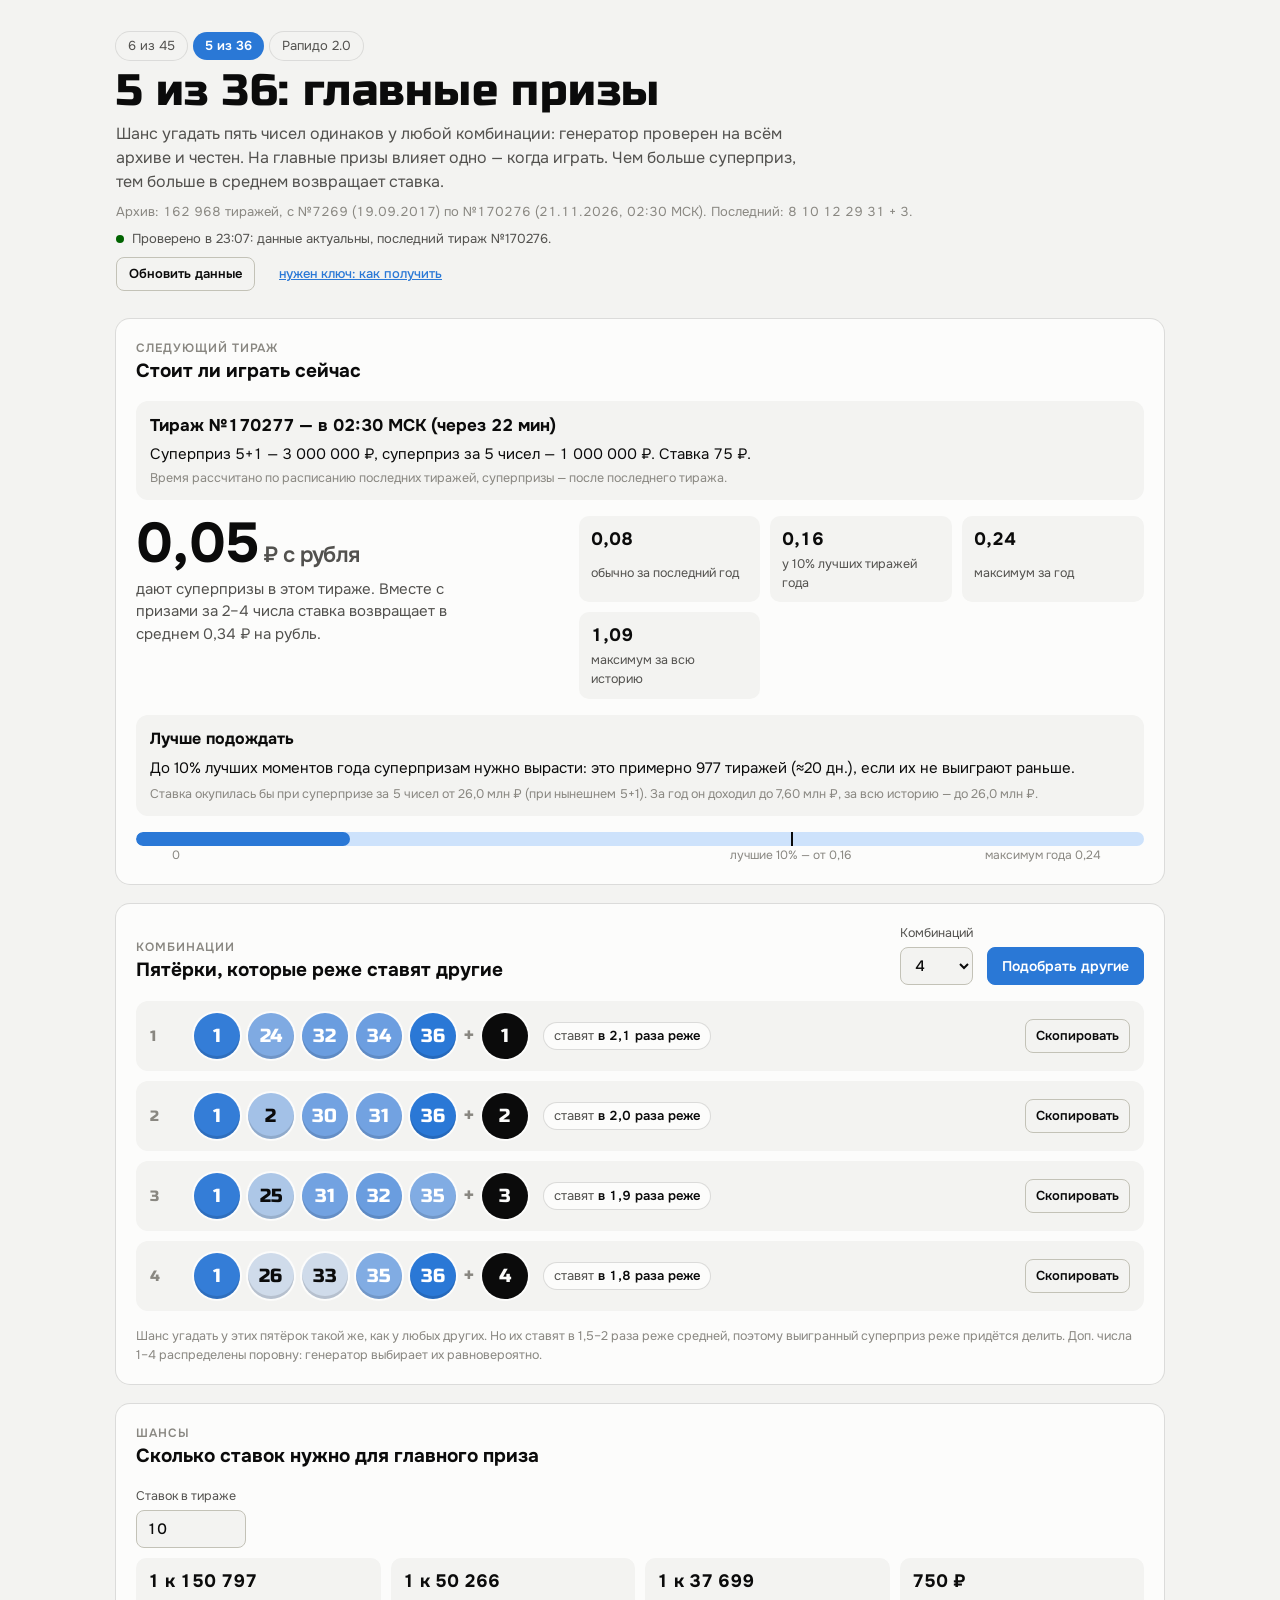
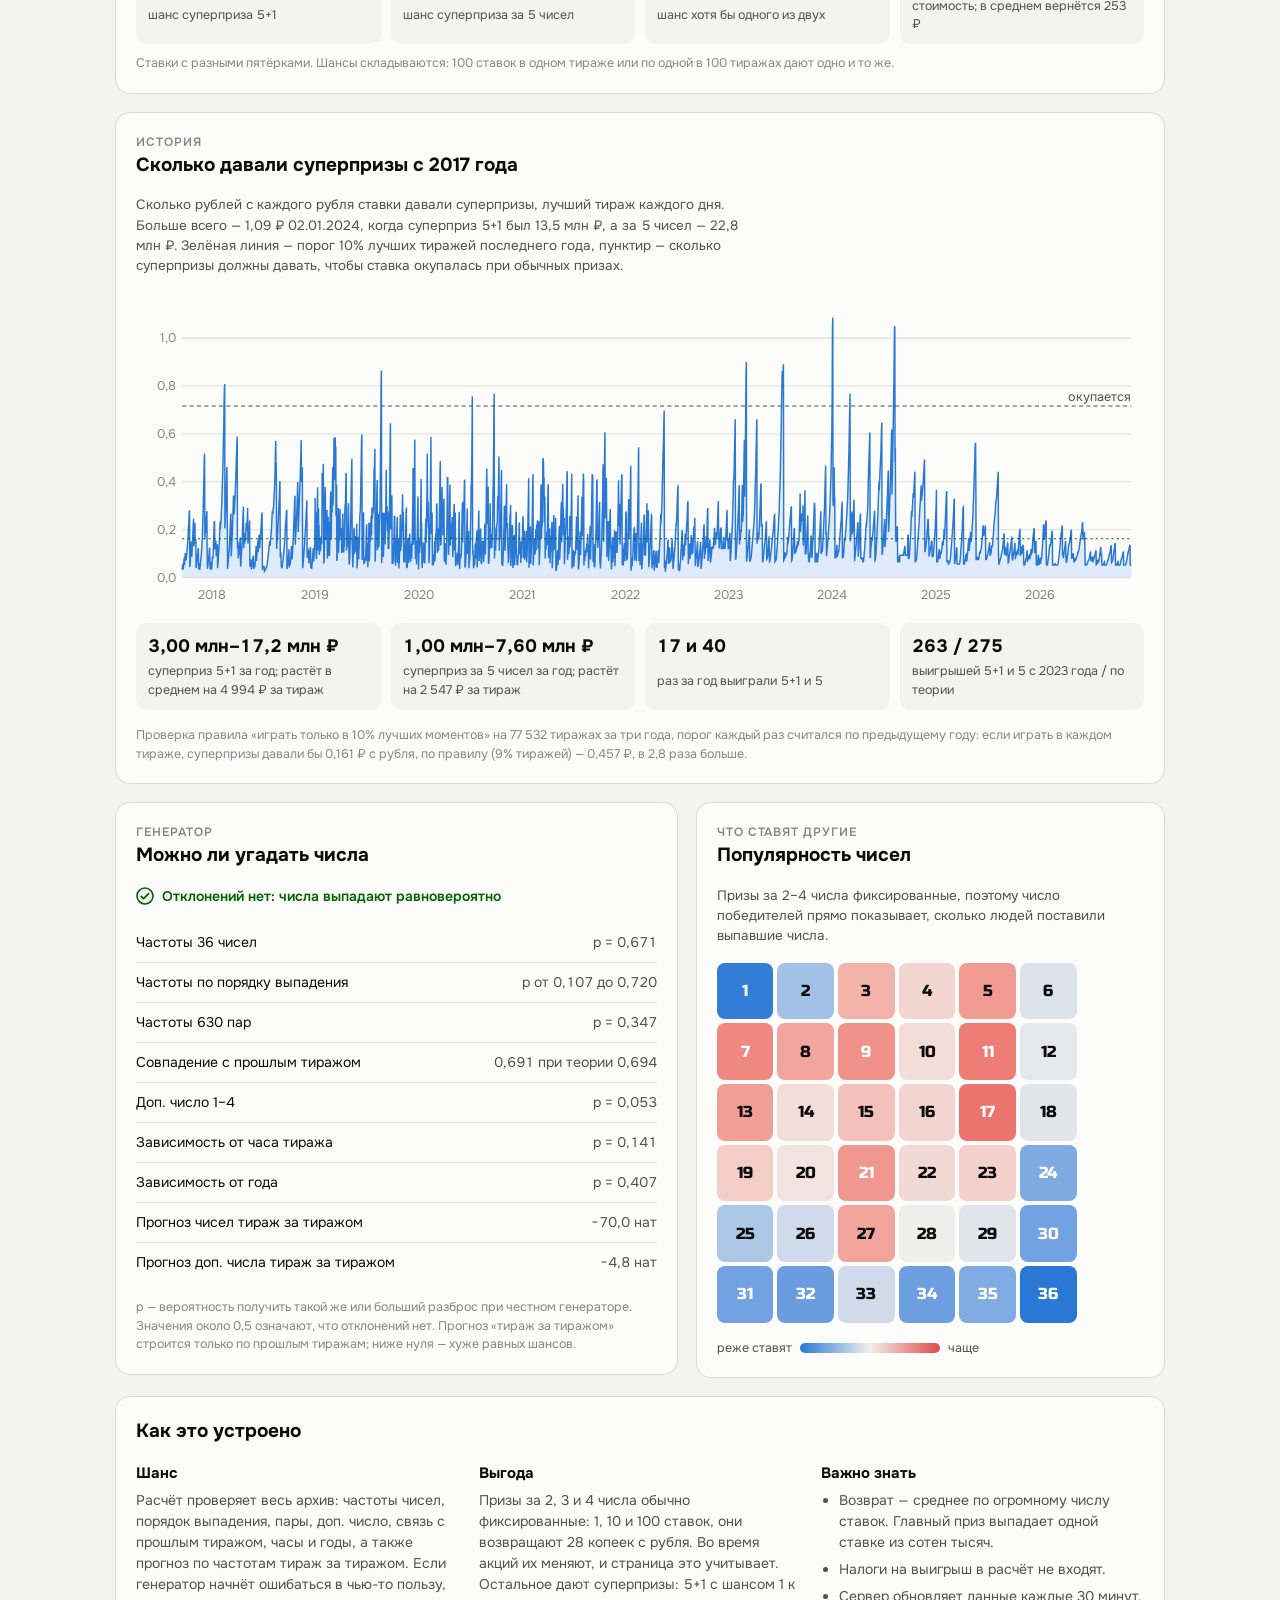
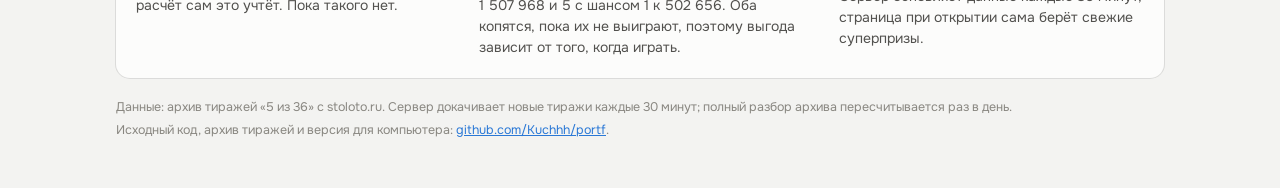
==== 5x36/index.html @ 50247e5a "Тиражи: 6 из 45 по №19491, 5 из 36 по №170276, Рапидо 2.0 по №189238" ====
<!doctype html>
<html lang="ru">
<head>
<meta charset="utf-8">
<meta name="viewport" content="width=device-width, initial-scale=1, viewport-fit=cover">
<title>5 из 36: главные призы</title>
<meta name="description" content="«5 из 36»: когда ставка на суперприз выгоднее всего, проверка генератора на всём архиве тиражей и комбинации, с которыми суперприз реже делят. Обновляется автоматически.">
<meta property="og:type" content="website">
<meta property="og:site_name" content="5 из 36: главные призы">
<meta property="og:title" content="5 из 36: главные призы">
<meta property="og:description" content="Когда ставка на суперприз «5 из 36» выгоднее всего, проверка генератора на всём архиве и комбинации, с которыми суперприз реже делят.">
<meta property="og:url" content="https://kuchhh.github.io/portf/5x36/">
<meta property="og:locale" content="ru_RU">
<link rel="icon" href="data:image/svg+xml,%3Csvg xmlns='http://www.w3.org/2000/svg' viewBox='0 0 32 32'%3E%3Ccircle cx='16' cy='16' r='15' fill='%23d6532a'/%3E%3Ctext x='16' y='21.5' font-family='Arial Black,Arial' font-size='14' font-weight='900' text-anchor='middle' fill='white'%3E36%3C/text%3E%3C/svg%3E">
<link rel="preconnect" href="https://fonts.googleapis.com">
<link rel="preconnect" href="https://fonts.gstatic.com" crossorigin>
<link rel="stylesheet" href="https://fonts.googleapis.com/css2?family=Onest:wght@400;500;600;700&family=Russo+One&display=swap">
<style>
  /* Layout: a betting slip on top (the combinations), then "when to play" with the next draw, the strategy for each
     payout mode, then the evidence — the crowd's number grid, the randomness checks and the walk-forward test. */
  :root {
    --plane: #f3f3f1;
    --surface: #fcfcfb;
    --ink: #0b0b0b;
    --ink-2: #52514e;
    --muted: #898781;
    --hair: #e1e0d9;
    --axis: #c3c2b7;
    --accent: #2a78d6;
    --accent-soft: #cde2fb;
    --accent-ink: #ffffff;
    --good-ink: #006300;
    --div-neg: #2a78d6;   /* rarely played */
    --div-mid: #f0efec;
    --div-pos: #e34948;   /* often played */
    --ring: rgba(11, 11, 11, 0.10);
    --f-display: "Russo One", "Arial Black", system-ui, sans-serif;
    --f-ui: "Onest", system-ui, -apple-system, "Segoe UI", sans-serif;
    color-scheme: light;
  }
  @media (prefers-color-scheme: dark) {
    :root:not([data-theme="light"]) {
      --plane: #0d0d0d; --surface: #1a1a19; --ink: #f0efec; --ink-2: #c3c2b7; --muted: #898781;
      --hair: #2c2c2a; --axis: #383835; --accent: #3987e5; --accent-soft: #184f95; --accent-ink: #ffffff; --good-ink: #0ca30c;
      --div-neg: #3987e5; --div-mid: #383835; --div-pos: #e66767; --ring: rgba(255, 255, 255, 0.10);
      color-scheme: dark;
    }
  }
  :root[data-theme="dark"] {
    --plane: #0d0d0d; --surface: #1a1a19; --ink: #f0efec; --ink-2: #c3c2b7; --muted: #898781;
    --hair: #2c2c2a; --axis: #383835; --accent: #3987e5; --accent-soft: #184f95; --accent-ink: #ffffff; --good-ink: #0ca30c;
    --div-neg: #3987e5; --div-mid: #383835; --div-pos: #e66767; --ring: rgba(255, 255, 255, 0.10);
    color-scheme: dark;
  }

  * { box-sizing: border-box; }
  [hidden] { display: none !important; }
  html { -webkit-text-size-adjust: 100%; }
  body { margin: 0; background: var(--plane); color: var(--ink); font-family: var(--f-ui); font-size: 15px; line-height: 1.5; }
  .page {
    max-width: 1080px; margin: 0 auto;
    padding-block: max(28px, env(safe-area-inset-top, 0px)) max(48px, env(safe-area-inset-bottom, 0px));
    padding-left: max(16px, env(safe-area-inset-left, 0px));
    padding-right: max(16px, env(safe-area-inset-right, 0px));
    display: grid; gap: 20px;
  }
  h1, h2, h3 { margin: 0; text-wrap: balance; }
  p { margin: 0; }
  .masthead { display: grid; gap: 8px; padding-block: 4px 8px; }
  .masthead h1 { font-family: var(--f-display); font-weight: 400; font-size: clamp(28px, 5vw, 44px); line-height: 1.05; letter-spacing: 0.01em; }
  .masthead .lede { color: var(--ink-2); max-width: 62ch; font-size: 16px; }
  .status { color: var(--muted); font-size: 13px; font-variant-numeric: tabular-nums; }
  .live { color: var(--ink-2); font-size: 13px; display: flex; align-items: center; gap: 8px; }
  .live::before { content: ""; width: 8px; height: 8px; border-radius: 50%; background: var(--muted); flex: none; }
  .live.ok::before { background: var(--good-ink); }

  .card { background: var(--surface); border-radius: 14px; box-shadow: 0 0 0 1px var(--ring); padding: 20px; display: grid; gap: 16px; min-width: 0; }
  .card h2 { font-size: 19px; font-weight: 700; }
  .eyebrow { font-size: 12px; font-weight: 600; letter-spacing: 0.08em; text-transform: uppercase; color: var(--muted); }
  .note { color: var(--ink-2); font-size: 13.5px; max-width: 70ch; }
  .small { color: var(--muted); font-size: 12.5px; }

  /* slip */
  .slip-head { display: flex; flex-wrap: wrap; align-items: end; justify-content: space-between; gap: 12px 20px; }
  .controls { display: flex; flex-wrap: wrap; align-items: end; gap: 10px 14px; }
  .field { display: grid; gap: 4px; font-size: 12.5px; color: var(--ink-2); }
  select, input[type="number"] {
    font: 500 15px var(--f-ui); color: var(--ink); background: var(--plane); border: 1px solid var(--axis);
    border-radius: 8px; padding: 7px 10px; min-height: 38px; font-variant-numeric: tabular-nums;
  }
  input[type="number"] { width: 110px; }
  button {
    font: 600 14px var(--f-ui); color: var(--ink); background: transparent; border: 1px solid var(--axis);
    border-radius: 8px; padding: 8px 14px; min-height: 38px; cursor: pointer;
  }
  button:hover { border-color: var(--muted); }
  button.primary { background: var(--accent); border-color: var(--accent); color: var(--accent-ink); }
  button.primary:hover { filter: brightness(1.07); }
  button:disabled { opacity: 0.6; cursor: progress; }
  :focus-visible { outline: 2px solid var(--accent); outline-offset: 2px; }

  .tickets { list-style: none; margin: 0; padding: 0; display: grid; gap: 10px; }
  .ticket {
    display: grid; grid-template-columns: 28px auto 1fr auto; align-items: center; gap: 10px 16px;
    padding: 12px 14px; border-radius: 12px; background: var(--plane);
  }
  .ticket .no { font-family: var(--f-display); color: var(--muted); font-size: 15px; }
  .balls { display: flex; gap: 8px; }
  .ball {
    width: 46px; height: 46px; border-radius: 50%; display: grid; place-items: center;
    font-family: var(--f-display); font-size: 19px; letter-spacing: 0.02em;
    box-shadow: inset 0 -3px 0 rgba(0, 0, 0, 0.12), 0 0 0 2px var(--surface);
  }
  .mults { display: flex; flex-wrap: wrap; gap: 6px; font-size: 13px; color: var(--ink-2); }
  .mults span { background: var(--surface); border-radius: 999px; padding: 3px 10px; box-shadow: 0 0 0 1px var(--ring); font-variant-numeric: tabular-nums; }
  .mults b { color: var(--ink); font-weight: 600; }
  .copy { padding: 6px 10px; min-height: 34px; font-size: 13px; }
  .legend-line { display: flex; flex-wrap: wrap; align-items: center; gap: 8px 12px; font-size: 12.5px; color: var(--ink-2); }
  .ramp-group { display: inline-flex; align-items: center; gap: 8px; white-space: nowrap; }
  .ramp { width: 140px; height: 10px; border-radius: 5px; }

  /* when to play */
  .mode-line { display: flex; flex-wrap: wrap; align-items: center; gap: 8px 12px; }
  .chip { display: inline-flex; align-items: center; gap: 6px; border-radius: 999px; padding: 4px 12px; font-size: 13px; font-weight: 600; background: var(--accent-soft); color: var(--ink); }
  .next { display: grid; gap: 4px; padding: 12px 14px; border-radius: 12px; background: var(--plane); font-variant-numeric: tabular-nums; }
  .next strong { font-size: 17px; }
  .when-top { display: grid; grid-template-columns: minmax(0, 1fr) minmax(0, 1.35fr); gap: 24px; align-items: start; }
  .hero-fig { display: grid; gap: 6px; align-content: start; }
  .hero-fig .big { font-size: 56px; font-weight: 700; line-height: 1; letter-spacing: -0.01em; }
  .hero-fig .big small { font-size: 22px; font-weight: 600; color: var(--ink-2); margin-left: 4px; }
  .hero-fig .what { color: var(--ink-2); max-width: 36ch; }
  .bars { display: grid; gap: 2px; position: relative; }
  .bar-row { display: grid; grid-template-columns: 48px 1fr 52px; align-items: center; gap: 10px; min-height: 26px; font-variant-numeric: tabular-nums; font-size: 13.5px; border-radius: 6px; }
  .bar-row .t { color: var(--ink-2); }
  .bar-row .v { text-align: right; color: var(--ink-2); }
  .bar-row.win .v { color: var(--ink); font-weight: 700; }
  .bar-row.next-slot .t { color: var(--ink); font-weight: 700; }
  .track { position: relative; height: 26px; }
  .track .bar { position: absolute; left: 0; top: 6px; height: 14px; background: var(--accent); border-radius: 0 4px 4px 0; }
  .track .ref { position: absolute; top: -2px; bottom: -2px; width: 1px; background: var(--ink-2); }
  .bar-row:hover .track .bar, .bar-row:focus-visible .track .bar { filter: brightness(1.12); }
  .bars-axis { display: grid; grid-template-columns: 48px 1fr 52px; gap: 10px; font-size: 12px; color: var(--muted); }
  .bars-axis .scale { position: relative; height: 18px; }
  .bars-axis .scale span { position: absolute; transform: translateX(-50%); white-space: nowrap; }
  .meter { position: relative; height: 14px; border-radius: 7px; background: var(--accent-soft); overflow: hidden; }
  .meter > div { position: absolute; inset: 0 auto 0 0; background: var(--accent); border-radius: 7px; }
  .rules { display: grid; gap: 4px; font-size: 13px; color: var(--ink-2); font-variant-numeric: tabular-nums; }

  /* strategy by mode */
  .modes { display: grid; gap: 10px; }
  .mode { display: grid; grid-template-columns: minmax(0, 0.9fr) minmax(0, 1.6fr); gap: 8px 20px; padding: 14px; border-radius: 12px; background: var(--plane); }
  .mode.current { box-shadow: inset 0 0 0 2px var(--accent); }
  .mode h3 { font-size: 15px; font-weight: 700; display: flex; flex-wrap: wrap; align-items: center; gap: 8px; }
  .mode .sign { color: var(--ink-2); font-size: 13.5px; }
  .mode ul { margin: 0; padding-left: 18px; display: grid; gap: 4px; color: var(--ink-2); font-size: 14px; }
  .mode ul b { color: var(--ink); }
  .badge { font-size: 11.5px; font-weight: 700; letter-spacing: 0.04em; text-transform: uppercase; background: var(--accent); color: var(--accent-ink); border-radius: 999px; padding: 2px 8px; }

  /* evidence columns */
  .cols { display: grid; grid-template-columns: minmax(0, 1.2fr) minmax(0, 1fr); gap: 20px; align-items: start; }
  .grid45 { display: grid; grid-template-columns: repeat(10, minmax(0, 1fr)); gap: 4px; max-width: 520px; }
  .cell {
    aspect-ratio: 1; max-width: 100%; border-radius: 8px; display: grid; place-items: center;
    font-family: var(--f-display); font-size: clamp(12px, 2.6vw, 16px); cursor: default;
  }
  .cell:hover, .cell:focus-visible { box-shadow: 0 0 0 2px var(--ink); }
  details { font-size: 13.5px; }
  summary { cursor: pointer; color: var(--accent); font-weight: 600; }
  .table-wrap { overflow-x: auto; margin-top: 8px; }
  table { border-collapse: collapse; font-size: 13px; font-variant-numeric: tabular-nums; width: 100%; }
  th, td { text-align: right; padding: 6px 8px; border-bottom: 1px solid var(--hair); white-space: nowrap; }
  th:first-child, td:first-child { text-align: left; }
  th { color: var(--muted); font-weight: 600; font-size: 12px; }
  tr.ours td { font-weight: 700; }
  .checks { display: grid; gap: 0; }
  .check { display: grid; grid-template-columns: 1fr auto; gap: 12px; padding: 9px 0; border-bottom: 1px solid var(--hair); font-size: 14px; }
  .check:last-child { border-bottom: 0; }
  .check .val { font-variant-numeric: tabular-nums; color: var(--ink-2); text-align: right; }
  .verdict { display: inline-flex; align-items: center; gap: 8px; font-weight: 600; font-size: 14px; color: var(--good-ink); }
  .verdict svg { flex: none; }

  /* history */
  .dots { display: grid; gap: 4px; }
  .dot-row { display: grid; grid-template-columns: minmax(150px, 220px) 1fr 66px; align-items: center; gap: 12px; min-height: 30px; font-size: 13.5px; border-radius: 6px; }
  .dot-row .lab { color: var(--ink-2); }
  .dot-row.ours .lab, .dot-row.ours .v { color: var(--ink); font-weight: 700; }
  .dot-row .v { text-align: right; font-variant-numeric: tabular-nums; color: var(--ink-2); }
  .plot { position: relative; height: 30px; }
  .plot .ci { position: absolute; top: 14px; height: 2px; background: var(--accent); border-radius: 1px; }
  .plot .pt { position: absolute; top: 9px; width: 12px; height: 12px; margin-left: -6px; border-radius: 50%; background: var(--accent); box-shadow: 0 0 0 2px var(--surface); }
  .plot .ref { position: absolute; top: 0; bottom: 0; width: 1px; background: var(--ink-2); }
  .dot-row:hover .pt, .dot-row:focus-visible .pt { transform: scale(1.25); }
  .dots-axis { display: grid; grid-template-columns: minmax(150px, 220px) 1fr 66px; gap: 12px; font-size: 12px; color: var(--muted); }
  .dots-axis .scale { position: relative; height: 18px; }
  .dots-axis .scale span { position: absolute; transform: translateX(-50%); }
  .progress { height: 6px; border-radius: 3px; background: var(--hair); overflow: hidden; }
  .progress > div { height: 100%; width: 0; background: var(--accent); border-radius: 3px; transition: width 0.2s; }
  .about { display: grid; grid-template-columns: repeat(auto-fit, minmax(260px, 1fr)); gap: 20px; }
  .about h3 { font-size: 15px; font-weight: 700; margin-bottom: 6px; }
  .about p, .about li { color: var(--ink-2); font-size: 14px; }
  .about ul { margin: 0; padding-left: 18px; display: grid; gap: 6px; }
  footer { color: var(--muted); font-size: 12.5px; display: grid; gap: 4px; }
  footer a, .about a { color: var(--accent); }

  .tip {
    position: fixed; z-index: 30; pointer-events: none; background: var(--surface); color: var(--ink);
    border-radius: 10px; box-shadow: 0 0 0 1px var(--ring), 0 8px 24px rgba(0, 0, 0, 0.18);
    padding: 8px 10px; font-size: 13px; line-height: 1.45; max-width: 260px; font-variant-numeric: tabular-nums;
  }
  .tip .tv { font-weight: 700; font-size: 15px; }
  .tip .tl { color: var(--ink-2); }

  @media (max-width: 820px) {
    .when-top, .cols, .mode { grid-template-columns: 1fr; }
  }
  @media (max-width: 560px) {
    .card { padding: 16px; }
    .ticket { grid-template-columns: 1fr auto; }
    .ticket .no { display: none; }
    .ticket .balls { grid-column: 1 / -1; }
    .ball { width: 40px; height: 40px; font-size: 17px; }
    .balls { gap: 6px; }
    .hero-fig .big { font-size: 48px; }
    .dot-row, .dots-axis { grid-template-columns: 112px 1fr 56px; gap: 8px; }
  }
  @media (prefers-reduced-motion: reduce) { .progress > div { transition: none; } }
</style>
<style>
  .nav { display: flex; flex-wrap: wrap; gap: 6px; font-size: 13px; }
  .nav a, .nav span { border-radius: 999px; padding: 4px 12px; text-decoration: none; box-shadow: 0 0 0 1px var(--ring); color: var(--ink-2); }
  .nav span { background: var(--accent); color: var(--accent-ink); box-shadow: none; font-weight: 600; }
  .ball.bonus { background: var(--ink); color: var(--surface); }
  .plus { font-family: var(--f-display); color: var(--muted); font-size: 18px; align-self: center; }
  .grid36 { display: grid; grid-template-columns: repeat(6, minmax(0, 1fr)); gap: 4px; max-width: 360px; }
  .verdict-box { display: grid; gap: 6px; padding: 12px 14px; border-radius: 12px; background: var(--plane); }
  .verdict-box strong { font-size: 16px; }
  .verdict-box.good { box-shadow: inset 0 0 0 2px var(--good-ink); }
  .kv { display: grid; grid-template-columns: repeat(auto-fit, minmax(150px, 1fr)); gap: 10px; }
  .kv div { padding: 10px 12px; border-radius: 10px; background: var(--plane); display: grid; gap: 2px; }
  .kv b { font-size: 18px; font-variant-numeric: tabular-nums; }
  .kv span { color: var(--ink-2); font-size: 12.5px; }
  .meter .mark { position: absolute; top: -3px; bottom: -3px; width: 2px; background: var(--ink); }
  .meter-axis { position: relative; height: 18px; font-size: 12px; color: var(--muted); }
  .meter-axis span { position: absolute; transform: translateX(-50%); white-space: nowrap; }
  .chart { width: 100%; height: auto; display: block; touch-action: pan-y; }
  .chart .ln { fill: none; stroke: var(--accent); stroke-width: 1.4; }
  .chart .area { fill: var(--accent-soft); opacity: 0.6; }
  .chart .gl { stroke: var(--hair); stroke-width: 1; }
  .chart .rf { stroke: var(--ink-2); stroke-width: 1; stroke-dasharray: 4 3; }
  .chart .q9 { stroke: var(--good-ink); stroke-width: 1; stroke-dasharray: 2 3; }
  .chart text { fill: var(--muted); font: 12px var(--f-ui); }
  .chart .lab { fill: var(--ink-2); }
  .chart .cur { fill: var(--accent); stroke: var(--surface); stroke-width: 2; }
  .chart .hair { stroke: var(--ink-2); stroke-width: 1; }
  .calc { display: grid; gap: 10px; }
  .calc-row { display: flex; flex-wrap: wrap; gap: 10px 14px; align-items: end; }
</style>
</head>
<body>
<main class="page">
  <header class="masthead">
    <nav class="nav" aria-label="Лотереи"><a href="../">6 из 45</a><span aria-current="page">5 из 36</span><a href="../rapido2/">Рапидо 2.0</a></nav>
    <h1>5 из 36: главные призы</h1>
    <p class="lede">Шанс угадать пять чисел одинаков у любой комбинации: генератор проверен на всём архиве и честен. На главные призы влияет одно — когда играть. Чем больше суперприз, тем больше в среднем возвращает ставка.</p>
    <p class="status" id="status"></p>
    <p class="live" id="live">Проверяю новые тиражи…</p>
    <div class="upd" id="upd"></div>
  </header>

  <section class="card" id="now" aria-labelledby="nowTitle">
    <div>
      <p class="eyebrow">Следующий тираж</p>
      <h2 id="nowTitle">Стоит ли играть сейчас</h2>
    </div>
    <div class="next" id="next"></div>
    <div class="when-top">
      <div class="hero-fig" id="hero"></div>
      <div class="kv" id="kv"></div>
    </div>
    <div class="verdict-box" id="verdict"></div>
    <div>
      <div class="meter" id="meter" role="img"><div></div><span class="mark"></span></div>
      <div class="meter-axis" id="meterAxis"></div>
    </div>
  </section>

  <section class="card" id="slip" aria-labelledby="slipTitle">
    <div class="slip-head">
      <div>
        <p class="eyebrow">Комбинации</p>
        <h2 id="slipTitle">Пятёрки, которые реже ставят другие</h2>
      </div>
      <form class="controls" id="controls">
        <label class="field">Комбинаций <select id="nTickets"></select></label>
        <button type="button" class="primary" id="reroll">Подобрать другие</button>
      </form>
    </div>
    <ol class="tickets" id="tickets"></ol>
    <p class="small" id="slipNote"></p>
  </section>

  <section class="card" id="odds" aria-labelledby="oddsTitle">
    <div>
      <p class="eyebrow">Шансы</p>
      <h2 id="oddsTitle">Сколько ставок нужно для главного приза</h2>
    </div>
    <div class="calc">
      <div class="calc-row">
        <label class="field">Ставок в тираже <input type="number" id="bets" min="1" max="1000000" step="1" value="10" inputmode="numeric"></label>
      </div>
      <div class="kv" id="calc"></div>
      <p class="small">Ставки с разными пятёрками. Шансы складываются: 100 ставок в одном тираже или по одной в 100 тиражах дают одно и то же.</p>
    </div>
  </section>

  <section class="card" id="history" aria-labelledby="historyTitle">
    <div>
      <p class="eyebrow">История</p>
      <h2 id="historyTitle">Сколько давали суперпризы с 2017 года</h2>
    </div>
    <p class="note" id="historyNote"></p>
    <svg class="chart" id="chart" viewBox="0 0 960 300" role="img" aria-labelledby="chartDesc"><desc id="chartDesc">Сколько рублей с рубля ставки давали суперпризы, лучший тираж каждого дня</desc></svg>
    <div class="kv" id="histKv"></div>
    <p class="small" id="timingNote"></p>
  </section>

  <div class="cols">
    <section class="card" id="random" aria-labelledby="randomTitle">
      <div>
        <p class="eyebrow">Генератор</p>
        <h2 id="randomTitle">Можно ли угадать числа</h2>
      </div>
      <p class="verdict" id="rverdict"></p>
      <div class="checks" id="checks"></div>
      <p class="small">p — вероятность получить такой же или больший разброс при честном генераторе. Значения около 0,5 означают, что отклонений нет. Прогноз «тираж за тиражом» строится только по прошлым тиражам; ниже нуля — хуже равных шансов.</p>
    </section>
    <section class="card" id="crowd" aria-labelledby="crowdTitle">
      <div>
        <p class="eyebrow">Что ставят другие</p>
        <h2 id="crowdTitle">Популярность чисел</h2>
      </div>
      <p class="note">Призы за 2–4 числа фиксированные, поэтому число победителей прямо показывает, сколько людей поставили выпавшие числа.</p>
      <div class="grid36" id="grid36" role="list"></div>
      <div class="legend-line"><span class="ramp-group"><span>реже ставят</span><span class="ramp" id="ramp"></span><span>чаще</span></span></div>
    </section>
  </div>

  <section class="card" aria-labelledby="aboutTitle">
    <h2 id="aboutTitle">Как это устроено</h2>
    <div class="about">
      <div>
        <h3>Шанс</h3>
        <p>Расчёт проверяет весь архив: частоты чисел, порядок выпадения, пары, доп. число, связь с прошлым тиражом, часы и годы, а также прогноз по частотам тираж за тиражом. Если генератор начнёт ошибаться в чью-то пользу, расчёт сам это учтёт. Пока такого нет.</p>
      </div>
      <div>
        <h3>Выгода</h3>
        <p>Призы за 2, 3 и 4 числа обычно фиксированные: 1, 10 и 100 ставок, они возвращают 28 копеек с рубля. Во время акций их меняют, и страница это учитывает. Остальное дают суперпризы: 5+1 с шансом 1 к 1 507 968 и 5 с шансом 1 к 502 656. Оба копятся, пока их не выиграют, поэтому выгода зависит от того, когда играть.</p>
      </div>
      <div>
        <h3>Важно знать</h3>
        <ul>
          <li>Возврат — среднее по огромному числу ставок. Главный приз выпадает одной ставке из сотен тысяч.</li>
          <li>Налоги на выигрыш в расчёт не входят.</li>
          <li>Сервер обновляет данные каждые 30 минут, страница при открытии сама берёт свежие суперпризы.</li>
        </ul>
      </div>
    </div>
  </section>

  <footer>
    <p id="dataNote"></p>
    <p>Исходный код, архив тиражей и версия для компьютера: <a href="https://github.com/Kuchhh/portf">github.com/Kuchhh/portf</a>.</p>
  </footer>
</main>
<div class="tip" id="tip" hidden></div>
<script>
(() => {
  'use strict';
  const INIT = {"first":{"n":7269,"date":"2017-09-19 12:00"},"randomness":{"draws":162968,"freq_p":0.6712,"min_count":22325,"max_count":22897,"expected":22634.4444,"pos_p":[0.7203419366824815,0.6429135616496277,0.10684305388430668,0.6342421032966679,0.17346112679595563],"pairs_p":0.3471,"overlap_mean":0.6908,"overlap_expected":0.6944,"overlap_z":-2.0371,"bonus_counts":[40808,41019,40865,40276],"bonus_p":0.0528,"bonus_repeat":0.2499,"bonus_repeat_z":-0.0501,"hour_p":0.1413,"year_p":0.407},"bias":{"passed":false,"main":-69.9822,"bonus":-4.775,"p_main":[0.0,1.0,1.0,1.0,1.0,1.0,1.0,1.0,1.0,1.0,1.0,1.0,1.0,1.0,1.0,1.0,1.0,1.0,1.0,1.0,1.0,1.0,1.0,1.0,1.0,1.0,1.0,1.0,1.0,1.0,1.0,1.0,1.0,1.0,1.0,1.0,1.0],"p_bonus":[0.0,1.0,1.0,1.0,1.0]},"crowd":{"q":[1.0,0.8358,0.9286,1.0766,1.0322,1.1062,0.9822,1.1308,1.0935,1.1198,1.0225,1.1466,0.9904,1.103,1.0232,1.0583,1.033,1.1545,0.985,1.0413,1.014,1.1109,1.0263,1.0383,0.8955,0.9365,0.9687,1.0962,0.9987,0.9832,0.8837,0.8834,0.8766,0.9692,0.8779,0.8963,0.8291],"norm":1.0208256893171024,"beta3":[-0.0918,-0.0424,0.0398,0.014,0.0536,-0.0135,0.0633,0.0452,0.0627,0.0102,0.0732,-0.0017,0.0586,0.0137,0.0311,0.0149,0.0709,-0.0025,0.022,0.0092,0.053,0.0096,0.02,-0.0603,-0.0309,-0.0168,0.0505,-0.0026,-0.0108,-0.0677,-0.0672,-0.0683,-0.0148,-0.0714,-0.0546,-0.0981],"beta2":[-0.0568,-0.0209,0.0222,0.0113,0.0309,-0.0032,0.0387,0.0287,0.0331,0.0077,0.0415,-0.0049,0.0263,0.0061,0.0168,0.0113,0.047,-0.0078,0.0121,0.0032,0.0338,0.0103,0.0115,-0.0328,-0.0223,-0.0098,0.0271,0.0007,-0.0041,-0.0366,-0.0371,-0.0412,-0.0106,-0.0385,-0.0355,-0.0581]},"hist":{"year_draws":21506,"m_median":0.0801,"m_q90":0.1621,"m_max_year":0.2377,"m_max_ever":1.0857,"sp1_min":3000000,"sp1_max":17166021,"sp1_median":3620413,"sp1_max_ever":50176693,"sp2_min":1000000,"sp2_max":7601220,"sp2_median":1225140,"sp2_max_ever":26037700,"sp1_step":1260,"sp1_step_mean":4994.1847,"sp2_step":660,"sp2_step_mean":2546.9072,"wins5_year":40,"wins51_year":17,"check_from":"2023-01-01","check_bets":103650880,"check_exp":274.9419,"check_obs":263},"timing":{"draws":77532,"every":0.1612,"chosen":0.4567,"share":0.089,"above1":78},"series":[["2017-09-19",0.0326,3000000,312600,80],["2017-09-20",0.0483,3000000,943400,80],["2017-09-21",0.0579,3000000,1326660,80],["2017-09-22",0.04,3000000,606540,80],["2017-09-23",0.0388,3000000,560500,80],["2017-09-24",0.0519,3014620,1081420,80],["2017-09-25",0.068,3500600,1567400,80],["2017-09-26",0.0829,3951260,2018060,80],["2017-09-27",0.0517,4522300,571040,80],["2017-09-28",0.0734,5175700,1224440,80],["2017-09-29",0.0935,5783820,1832560,80],["2017-09-30",0.1021,5891380,2141940,80],["2017-10-01",0.08,6981400,888200,80],["2017-10-02",0.0843,7209240,987220,80],["2017-10-03",0.0721,3000000,1900620,80],["2017-10-04",0.0857,3000000,2446360,80],["2017-10-05",0.0968,3000000,2892440,80],["2017-10-06",0.1123,3000000,3514700,80],["2017-10-07",0.1271,3000000,4111520,80],["2017-10-08",0.1419,3000000,4706800,80],["2017-10-09",0.1563,3000000,5284100,80],["2017-10-10",0.1813,3244120,6209640,80],["2017-10-11",0.2103,4252680,7038540,80],["2017-10-12",0.2249,3000000,8043740,80],["2017-10-13",0.2514,3000000,9110460,80],["2017-10-14",0.27,3000000,9856120,80],["2017-10-15",0.2811,3000000,10305680,80],["2017-10-16",0.0446,3659560,572080,80],["2017-10-17",0.0606,4143960,1056480,80],["2017-10-18",0.0774,4648540,1561060,80],["2017-10-19",0.1001,5333260,2245780,80],["2017-10-20",0.1218,5989880,2902400,80],["2017-10-21",0.1451,6690700,3603220,80],["2017-10-22",0.1507,6783500,3800020,80],["2017-10-23",0.0872,7794220,906720,80],["2017-10-24",0.1135,8587320,1699820,80],["2017-10-25",0.1351,9238860,2351360,80],["2017-10-26",0.1636,10100580,3213080,80],["2017-10-27",0.1982,11144400,4256900,80],["2017-10-28",0.2211,11834940,4947440,80],["2017-10-29",0.246,12499640,5725240,80],["2017-10-30",0.1309,13406940,794200,80],["2017-10-31",0.1573,14202840,1590100,80],["2017-11-01",0.1883,15139180,2526440,80],["2017-11-02",0.2207,16115720,3502980,80],["2017-11-03",0.2293,16500840,3719280,80],["2017-11-04",0.1411,3000000,4673280,80],["2017-11-05",0.157,3000000,5311980,80],["2017-11-06",0.157,3000000,5311980,80],["2017-11-07",0.04,3000000,608900,80],["2017-11-08",0.0488,3000000,961560,80],["2017-11-09",0.0558,3000000,1244800,80],["2017-11-10",0.0657,3050380,1626500,80],["2017-11-11",0.0783,3428080,2004200,80],["2017-11-12",0.0956,3951380,2527500,80],["2017-11-13",0.1002,3000000,3028640,80],["2017-11-14",0.1151,3000000,3626660,80],["2017-11-15",0.1237,3000000,3975660,80],["2017-11-16",0.0339,3000000,364040,80],["2017-11-17",0.0428,3000000,721400,80],["2017-11-18",0.0504,3000000,1026980,80],["2017-11-19",0.0609,3000000,1448000,80],["2017-11-20",0.0317,3000000,274320,80],["2017-11-21",0.0434,3312680,640320,80],["2017-11-22",0.0518,3000000,1082560,80],["2017-11-23",0.0648,3000000,1604420,80],["2017-11-24",0.0773,3000000,2108880,80],["2017-11-25",0.0906,3000000,2642960,80],["2017-11-26",0.1061,3000000,3266240,80],["2017-11-27",0.1226,3182900,3868500,80],["2017-11-28",0.1445,3845080,4530680,80],["2017-11-29",0.1734,4714600,5400200,80],["2017-11-30",0.204,5638800,6324400,80],["2017-12-01",0.2427,6804920,7490520,80],["2017-12-02",0.2813,7968260,8653860,80],["2017-12-03",0.3262,9323540,10009140,80],["2017-12-04",0.3804,10957300,11642900,80],["2017-12-05",0.4431,12850480,13536080,80],["2017-12-06",0.496,14444920,15130520,80],["2017-12-07",0.5183,14746380,15927500,80],["2017-12-08",0.1623,16326840,1084940,80],["2017-12-09",0.1941,17284780,2042880,80],["2017-12-10",0.2258,18241600,2999700,80],["2017-12-11",0.257,19152160,3951540,80],["2017-12-12",0.187,20034640,841200,80],["2017-12-13",0.2161,20912440,1719000,80],["2017-12-14",0.2527,22015860,2822420,80],["2017-12-15",0.2774,22919440,3516640,80],["2017-12-16",0.1294,3000000,4202440,80],["2017-12-17",0.0369,3000000,485580,80],["2017-12-18",0.045,3000000,810340,80],["2017-12-19",0.056,3000000,1251200,80],["2017-12-20",0.0646,3000000,1598940,80],["2017-12-21",0.0761,3000000,2061180,80],["2017-12-22",0.0869,3000000,2495200,80],["2017-12-23",0.1035,3479180,3002740,80],["2017-12-24",0.1226,3984640,3603560,80],["2017-12-25",0.1226,3984640,3603560,80],["2017-12-26",0.0564,4758880,680760,80],["2017-12-27",0.0348,3000000,398980,80],["2017-12-28",0.043,3000000,730460,80],["2017-12-29",0.0567,3000000,1281440,80],["2017-12-30",0.066,3000000,1655780,80],["2017-12-31",0.0364,3000000,465700,80],["2018-01-01",0.0375,3000000,508140,80],["2018-01-02",0.0465,3000000,870100,80],["2018-01-03",0.0847,4012020,2069000,80],["2018-01-04",0.0847,4012020,2069000,80],["2018-01-05",0.0767,5455440,1264960,80],["2018-01-06",0.0978,6092960,1902480,80],["2018-01-07",0.1271,6976180,2785700,80],["2018-01-08",0.1573,7887400,3696920,80],["2018-01-09",0.1884,8825300,4634820,80],["2018-01-10",0.2322,9971720,6014860,80],["2018-01-11",0.2322,9971720,6014860,80],["2018-01-12",0.1185,11535500,918940,80],["2018-01-13",0.1412,12221920,1605360,80],["2018-01-14",0.1466,12293440,1798860,80],["2018-01-15",0.1465,13730520,1315100,80],["2018-01-16",0.1547,14109800,1515620,80],["2018-01-17",0.0881,3000000,2540960,80],["2018-01-18",0.1017,3000000,3087900,80],["2018-01-19",0.114,3000000,3583760,80],["2018-01-20",0.13,3000000,4228320,80],["2018-01-21",0.1388,3000000,4582000,80],["2018-01-22",0.0391,3345420,457800,80],["2018-01-23",0.0552,3830020,942400,80],["2018-01-24",0.0697,4268720,1381100,80],["2018-01-25",0.0899,4877200,1989580,80],["2018-01-26",0.1082,5428480,2540860,80],["2018-01-27",0.1271,5998880,3111260,80],["2018-01-28",0.1506,6708260,3820640,80],["2018-01-29",0.1775,7518380,4630760,80],["2018-01-30",0.2106,8518100,5630480,80],["2018-01-31",0.2352,9318020,6353880,80],["2018-02-01",0.2043,3000000,7216400,80],["2018-02-02",0.2223,3000000,7937400,80],["2018-02-03",0.2395,3000000,8631140,80],["2018-02-04",0.2601,3020340,9450740,80],["2018-02-05",0.2888,3886260,10316660,80],["2018-02-06",0.3207,4847880,11278280,80],["2018-02-07",0.3559,5911040,12341440,80],["2018-02-08",0.3962,7126340,13556740,80],["2018-02-09",0.4426,8525820,14956220,80],["2018-02-10",0.4889,9922000,16352400,80],["2018-02-11",0.5396,11452540,17882940,80],["2018-02-12",0.5954,13133640,19564040,80],["2018-02-13",0.6586,15041020,21471420,80],["2018-02-14",0.7281,17136840,23567240,80],["2018-02-15",0.7913,19043160,25473560,80],["2018-02-16",0.8087,19445700,26037700,80],["2018-02-17",0.2058,20913560,1306260,80],["2018-02-18",0.2352,21798120,2190820,80],["2018-02-19",0.27,22847280,3239980,80],["2018-02-20",0.3039,23870600,4263300,80],["2018-02-21",0.34,24960640,5353340,80],["2018-02-22",0.386,26346840,6739540,80],["2018-02-23",0.4357,27846000,8238700,80],["2018-02-24",0.462,28510940,9076140,80],["2018-02-25",0.2806,29976460,1293021,80],["2018-02-26",0.0361,3000000,450260,80],["2018-02-27",0.048,3000000,931140,80],["2018-02-28",0.0582,3000000,1338680,80],["2018-03-01",0.0738,3000000,1968720,80],["2018-03-02",0.0878,3000000,2530780,80],["2018-03-03",0.1008,3040262,3040260,80],["2018-03-04",0.1178,3553942,3553940,80],["2018-03-05",0.141,4252782,4252780,80],["2018-03-06",0.1664,5019882,5019880,80],["2018-03-07",0.1946,5867622,5867620,80],["2018-03-08",0.2266,6835462,6835460,80],["2018-03-09",0.2497,7529942,7529940,80],["2018-03-10",0.2671,7917902,8103180,80],["2018-03-11",0.0892,8767922,664740,80],["2018-03-12",0.1103,9403962,1300780,80],["2018-03-13",0.1391,10273882,2170700,80],["2018-03-14",0.1637,11013322,2910140,80],["2018-03-15",0.2002,12114662,4011480,80],["2018-03-16",0.2343,13144422,5041240,80],["2018-03-17",0.2628,14003102,5899920,80],["2018-03-18",0.2997,15116022,7012840,80],["2018-03-19",0.3401,16462682,8190580,80],["2018-03-20",0.3401,16462682,8190580,80],["2018-03-21",0.2634,3000000,9593160,80],["2018-03-22",0.285,3000000,10461960,80],["2018-03-23",0.3042,3000000,11232520,80],["2018-03-24",0.3251,3534760,11894260,80],["2018-03-25",0.3525,4361300,12720800,80],["2018-03-26",0.378,5129780,13489280,80],["2018-03-27",0.4125,6171220,14530720,80],["2018-03-28",0.448,7241980,15601480,80],["2018-03-29",0.4856,8376040,16735540,80],["2018-03-30",0.5228,9496440,17855940,80],["2018-03-31",0.5622,10684740,19044240,80],["2018-04-01",0.5887,11368020,19882740,80],["2018-04-02",0.1208,12284600,761360,80],["2018-04-03",0.1406,12883940,1360700,80],["2018-04-04",0.1491,13221160,1587300,80],["2018-04-05",0.0803,3000000,2230800,80],["2018-04-06",0.0905,3000000,2639100,80],["2018-04-07",0.1006,3000000,3046560,80],["2018-04-08",0.1115,3000000,3484460,80],["2018-04-09",0.1249,3000000,4022700,80],["2018-04-10",0.1379,3000000,4544660,80],["2018-04-11",0.1539,3368280,5066200,80],["2018-04-12",0.1675,3777160,5475080,80],["2018-04-13",0.0453,4173120,432000,80],["2018-04-14",0.0579,4550720,809600,80],["2018-04-15",0.0748,5061700,1320580,80],["2018-04-16",0.0934,5622940,1881820,80],["2018-04-17",0.1155,6287860,2546740,80],["2018-04-18",0.138,6967800,3226680,80],["2018-04-19",0.1611,7664420,3923300,80],["2018-04-20",0.2035,8943960,5202840,80],["2018-04-21",0.2381,9987060,6245940,80],["2018-04-22",0.2693,10928200,7187080,80],["2018-04-23",0.2969,11620920,8065320,80],["2018-04-24",0.1226,12551860,745420,80],["2018-04-25",0.1467,13278960,1472520,80],["2018-04-26",0.1607,13611320,1926860,80],["2018-04-27",0.141,14551440,818140,80],["2018-04-28",0.1651,15278300,1545000,80],["2018-04-29",0.1865,15836060,2220240,80],["2018-04-30",0.152,16548820,595280,80],["2018-05-01",0.1722,17158600,1205060,80],["2018-05-02",0.1963,17886760,1933220,80],["2018-05-03",0.2267,18733100,2872420,80],["2018-05-04",0.2267,18733100,2872420,80],["2018-05-05",0.196,20031460,1205500,80],["2018-05-06",0.227,20966980,2141020,80],["2018-05-07",0.2596,21949500,3123540,80],["2018-05-08",0.2901,23002940,3998860,80],["2018-05-09",0.142,3000000,4708420,80],["2018-05-10",0.155,3000000,5232760,80],["2018-05-11",0.169,3000000,5795280,80],["2018-05-12",0.1808,3000000,6269460,80],["2018-05-13",0.1948,3000000,6834380,80],["2018-05-14",0.2163,3391020,7568000,80],["2018-05-15",0.2379,3959380,8247520,80],["2018-05-16",0.0458,4432740,362200,80],["2018-05-17",0.0554,4723360,652820,80],["2018-05-18",0.07,5163900,1093360,80],["2018-05-19",0.0766,5423900,1270440,80],["2018-05-20",0.0639,3000000,1569920,80],["2018-05-21",0.0352,3000000,417220,80],["2018-05-22",0.0405,3000000,628780,80],["2018-05-23",0.0507,3000000,1039120,80],["2018-05-24",0.0583,3000000,1342840,80],["2018-05-25",0.0683,3000000,1747340,80],["2018-05-26",0.0787,3000000,2165120,80],["2018-05-27",0.0889,3000000,2576300,80],["2018-05-28",0.0889,3000000,2576300,80],["2018-05-29",0.0356,3000000,432200,80],["2018-05-30",0.042,3000000,688620,80],["2018-05-31",0.052,3231320,1012400,80],["2018-06-01",0.0664,3602840,1469440,80],["2018-06-02",0.0426,4050280,361920,80],["2018-06-03",0.0545,4408680,720320,80],["2018-06-04",0.0709,4903600,1215240,80],["2018-06-05",0.0894,5461480,1773120,80],["2018-06-06",0.113,6175180,2486820,80],["2018-06-07",0.1321,6693700,3079840,80],["2018-06-08",0.0694,7169440,401240,80],["2018-06-09",0.0853,7648780,880580,80],["2018-06-10",0.1006,8110620,1342420,80],["2018-06-11",0.1177,8625720,1857520,80],["2018-06-12",0.1404,9311760,2543560,80],["2018-06-13",0.1545,9696800,2982360,80],["2018-06-14",0.1055,10494000,743440,80],["2018-06-15",0.1264,11123740,1373180,80],["2018-06-16",0.1514,11879280,2128720,80],["2018-06-17",0.1764,12729340,2848980,80],["2018-06-18",0.1764,12729340,2848980,80],["2018-06-19",0.1213,3000000,3879760,80],["2018-06-20",0.1341,3000000,4391560,80],["2018-06-21",0.1495,3000000,5010520,80],["2018-06-22",0.1658,3000000,5668480,80],["2018-06-23",0.1816,3243700,6222480,80],["2018-06-24",0.2,3798060,6776840,80],["2018-06-25",0.2206,4417780,7396560,80],["2018-06-26",0.2504,5316680,8295460,80],["2018-06-27",0.2664,5879200,8754480,80],["2018-06-28",0.2714,3000000,9912320,80],["2018-06-29",0.0314,3000000,262960,80],["2018-06-30",0.0387,3000000,554580,80],["2018-07-01",0.0409,3000000,645767,80],["2018-07-02",0.0428,3000000,720292,80],["2018-07-03",0.0443,3000000,782351,80],["2018-07-04",0.0467,3000000,877446,80],["2018-07-05",0.0467,3000000,877446,80],["2018-07-06",0.0274,3000000,101937,80],["2018-07-07",0.0289,3000000,163339,80],["2018-07-08",0.0303,3000000,217449,80],["2018-07-09",0.0318,3000000,276811,80],["2018-07-10",0.0334,3000000,342883,80],["2018-07-11",0.0354,3026707,412732,80],["2018-07-12",0.0415,3539712,487148,80],["2018-07-13",0.0415,3539712,487148,80],["2018-07-14",0.0425,4675192,150379,80],["2018-07-15",0.0493,5259196,230016,80],["2018-07-16",0.0583,6032399,335452,80],["2018-07-17",0.0679,6854143,447508,80],["2018-07-18",0.0768,7614850,551241,80],["2018-07-19",0.0872,8500728,672043,80],["2018-07-20",0.0975,9386677,792854,80],["2018-07-21",0.1075,10237954,908937,80],["2018-07-22",0.1187,11201413,1040318,80],["2018-07-23",0.1328,12407471,1204780,80],["2018-07-24",0.1462,13551260,1360752,80],["2018-07-25",0.1486,13681676,1416058,80],["2018-07-26",0.1319,15342024,188889,80],["2018-07-27",0.1441,16384859,331094,80],["2018-07-28",0.1567,17466098,478536,80],["2018-07-29",0.1689,18513157,621316,80],["2018-07-30",0.185,19889829,809044,80],["2018-07-31",0.2028,21417826,1017408,80],["2018-08-01",0.2235,23184584,1258329,80],["2018-08-02",0.2494,25403909,1560964,80],["2018-08-03",0.2738,27393554,1880928,80],["2018-08-04",0.2738,27393554,1880928,80],["2018-08-05",0.2643,30686021,400324,80],["2018-08-06",0.2888,32750642,696888,80],["2018-08-07",0.2906,34419826,212592,80],["2018-08-08",0.3084,35941099,420038,80],["2018-08-09",0.3323,37991006,699571,80],["2018-08-10",0.354,39851150,953227,80],["2018-08-11",0.3801,42078114,1256904,80],["2018-08-12",0.4071,44396773,1573084,80],["2018-08-13",0.4571,45802885,3114172,80],["2018-08-14",0.5305,47413429,5529988,80],["2018-08-15",0.5719,48084021,6969461,80],["2018-08-16",0.4758,50176693,2406744,80],["2018-08-17",0.4758,50176693,2406744,80],["2018-08-18",0.1193,3000000,3798480,80],["2018-08-19",0.1339,3000000,4383552,80],["2018-08-20",0.1516,3000000,5097552,80],["2018-08-21",0.1692,3000000,5805336,80],["2018-08-22",0.1876,3000000,6544488,80],["2018-08-23",0.2106,3144160,7421664,80],["2018-08-24",0.2374,3731344,8302440,80],["2018-08-25",0.2641,4316080,9179544,80],["2018-08-26",0.2912,4912064,10073520,80],["2018-08-27",0.3207,5559408,11044536,80],["2018-08-28",0.3555,6322752,12189552,80],["2018-08-29",0.3926,7136640,13410384,80],["2018-08-30",0.4036,7280192,13801488,80],["2018-08-31",0.0843,7901168,755688,80],["2018-09-01",0.0989,8221360,1235976,80],["2018-09-02",0.1072,8347568,1527192,80],["2018-09-03",0.0751,8580448,159816,80],["2018-09-04",0.0461,3000000,853896,80],["2018-09-05",0.0461,3000000,853896,80],["2018-09-06",0.038,3000000,527064,80],["2018-09-07",0.0486,3000000,952488,80],["2018-09-08",0.0578,3000000,1322520,80],["2018-09-09",0.0662,3000000,1662528,80],["2018-09-10",0.0749,3000000,2012328,80],["2018-09-11",0.0865,3000000,2479992,80],["2018-09-12",0.0977,3000000,2928168,80],["2018-09-13",0.1121,3000000,3508728,80],["2018-09-14",0.124,3051360,3970560,80],["2018-09-15",0.1406,3414528,4515312,80],["2018-09-16",0.1571,3775856,5057304,80],["2018-09-17",0.1785,4245424,5761656,80],["2018-09-18",0.205,4826880,6633840,80],["2018-09-19",0.2332,5548512,7528800,80],["2018-09-20",0.2332,5548512,7528800,80],["2018-09-21",0.2566,3000000,9316896,80],["2018-09-22",0.2756,3000000,10081200,80],["2018-09-23",0.283,3000000,10380720,80],["2018-09-24",0.0356,3000000,429672,80],["2018-09-25",0.044,3000000,769224,80],["2018-09-26",0.0532,3000000,1138872,80],["2018-09-27",0.0622,3000000,1502424,80],["2018-09-28",0.0725,3042704,1899624,80],["2018-09-29",0.0869,3358816,2373792,80],["2018-09-30",0.1035,3723856,2921352,80],["2018-10-01",0.1182,4003792,3419712,80],["2018-10-02",0.0423,4246512,285624,80],["2018-10-03",0.0556,4537616,722280,80],["2018-10-04",0.0688,4780960,1171056,80],["2018-10-05",0.0531,5121168,426552,80],["2018-10-06",0.0658,5401296,846744,80],["2018-10-07",0.0791,5691520,1282080,80],["2018-10-08",0.0978,6103280,1899720,80],["2018-10-09",0.1175,6534336,2546304,80],["2018-10-10",0.1324,6799120,3056160,80],["2018-10-11",0.0781,7287584,710928,80],["2018-10-12",0.0786,7735488,580944,80],["2018-10-13",0.0969,8137536,1184016,80],["2018-10-14",0.1129,8488832,1710960,80],["2018-10-15",0.1385,9050368,2553264,80],["2018-10-16",0.1656,9644608,3444624,80],["2018-10-17",0.1955,10300496,4428456,80],["2018-10-18",0.2263,10976032,5441760,80],["2018-10-19",0.2581,11673344,6487728,80],["2018-10-20",0.2901,12374928,7540104,80],["2018-10-21",0.3231,13099104,8626368,80],["2018-10-22",0.3417,13506704,9237768,80],["2018-10-23",0.1377,13961824,883320,80],["2018-10-24",0.1591,14432176,1588848,80],["2018-10-25",0.1853,15004944,2448000,80],["2018-10-26",0.2073,15488864,3173880,80],["2018-10-27",0.2344,16081776,4063248,80],["2018-10-28",0.2608,16661664,4933080,80],["2018-10-29",0.2929,17365264,5988480,80],["2018-10-30",0.3317,18218080,7267704,80],["2018-10-31",0.3721,19102560,8594424,80],["2018-11-01",0.3995,19594992,9535176,80],["2018-11-02",0.1908,20326672,895416,80],["2018-11-03",0.2147,20851248,1682280,80],["2018-11-04",0.2369,21338048,2412480,80],["2018-11-05",0.2665,21987872,3387216,80],["2018-11-06",0.2997,22716592,4480296,80],["2018-11-07",0.3359,23509168,5669160,80],["2018-11-08",0.3714,24288896,6838752,80],["2018-11-09",0.4069,25068576,8008272,80],["2018-11-10",0.4452,25906592,9265296,80],["2018-11-11",0.4869,26821632,10637856,80],["2018-11-12",0.5313,27795824,12099144,80],["2018-11-13",0.5745,28907296,13466952,80],["2018-11-14",0.3979,3000000,15002448,80],["2018-11-15",0.4273,3000000,16183296,80],["2018-11-16",0.4512,3000000,17142288,80],["2018-11-17",0.4603,3000000,17511504,80],["2018-11-18",0.0392,3000000,577200,80],["2018-11-19",0.0491,3119360,933888,80],["2018-11-20",0.0627,3418384,1382424,80],["2018-11-21",0.0787,3769120,1908528,80],["2018-11-22",0.0923,4067952,2356776,80],["2018-11-23",0.1078,4406320,2864328,80],["2018-11-24",0.1229,4739296,3363792,80],["2018-11-25",0.1429,5176800,4020048,80],["2018-11-26",0.1652,5666480,4754568,80],["2018-11-27",0.1851,6103904,5410704,80],["2018-11-28",0.2066,6573616,6115272,80],["2018-11-29",0.2261,7002672,6758856,80],["2018-11-30",0.2504,7534800,7557048,80],["2018-12-01",0.2778,8136560,8459688,80],["2018-12-02",0.2969,8554256,9086232,80],["2018-12-03",0.3228,9004096,9978792,80],["2018-12-04",0.083,9396048,206952,80],["2018-12-05",0.0975,9712768,682032,80],["2018-12-06",0.1125,10041728,1175472,80],["2018-12-07",0.1228,10229824,1528848,80],["2018-12-08",0.1067,10750128,709224,80],["2018-12-09",0.1133,10953696,904896,80],["2018-12-10",0.0598,3000000,1403448,80],["2018-12-11",0.0722,3000000,1905168,80],["2018-12-12",0.0828,3000000,2330520,80],["2018-12-13",0.0951,3000000,2825184,80],["2018-12-14",0.1097,3000000,3409800,80],["2018-12-15",0.1233,3000000,3958200,80],["2018-12-16",0.128,3000000,4148400,80],["2018-12-17",0.0384,3000000,544680,80],["2018-12-18",0.0484,3000000,945360,80],["2018-12-19",0.0572,3000000,1299864,80],["2018-12-20",0.0355,3113544,388728,80],["2018-12-21",0.0504,3441016,879936,80],["2018-12-22",0.064,3738808,1326624,80],["2018-12-23",0.0791,4069560,1822752,80],["2018-12-24",0.0953,4425976,2357376,80],["2018-12-25",0.1194,4883000,3174072,80],["2018-12-26",0.1194,4883000,3174072,80],["2018-12-27",0.0681,5561032,885888,80],["2018-12-28",0.085,5931560,1441680,80],["2018-12-29",0.1042,6352296,2072784,80],["2018-12-30",0.1277,6866872,2844648,80],["2018-12-31",0.1549,7464728,3741432,80],["2019-01-01",0.3321,7708592,4107228,40],["2019-01-02",0.1192,1307552,1961328,40],["2019-01-03",0.1976,2166776,3250164,40],["2019-01-04",0.2729,2852832,4535232,40],["2019-01-05",0.0897,3279688,710472,40],["2019-01-06",0.0778,1000000,1231512,40],["2019-01-07",0.1413,1549184,2323776,40],["2019-01-08",0.2203,2415856,3623784,40],["2019-01-09",0.2999,3289296,4933944,40],["2019-01-10",0.3775,3940704,6276732,40],["2019-01-11",0.1135,4980056,621048,40],["2019-01-12",0.1889,5807736,1862568,40],["2019-01-13",0.2895,6911168,3517716,40],["2019-01-14",0.1862,7819544,4880280,80],["2019-01-15",0.2209,8497400,6051408,80],["2019-01-16",0.0958,9138712,807624,80],["2019-01-17",0.1196,9659864,1589352,80],["2019-01-18",0.1448,10211848,2417328,80],["2019-01-19",0.1618,10514392,3001944,80],["2019-01-20",0.1107,11101576,749976,80],["2019-01-21",0.1362,11662312,1591080,80],["2019-01-22",0.1669,12333816,2598336,80],["2019-01-23",0.172,12393528,2784408,80],["2019-01-24",0.1383,13226888,1153536,80],["2019-01-25",0.1631,13771000,1969704,80],["2019-01-26",0.4375,14821584,3855660,40],["2019-01-27",0.2942,15688912,686616,40],["2019-01-28",0.3666,16482832,1877496,40],["2019-01-29",0.4124,16890656,2662056,40],["2019-01-30",0.4749,19411784,3078840,40],["2019-01-31",0.2141,1000000,3971184,40],["2019-02-01",0.0637,1000000,946992,40],["2019-02-02",0.0652,1429480,834912,40],["2019-02-03",0.1371,2217496,2016936,40],["2019-02-04",0.2193,3118752,3368820,40],["2019-02-05",0.3423,4468392,5393280,40],["2019-02-06",0.3788,4638384,6070488,40],["2019-02-07",0.2003,6079800,2001372,40],["2019-02-08",0.1606,6803160,960984,40],["2019-02-09",0.1599,7723344,640440,40],["2019-02-10",0.1892,7879368,1177032,40],["2019-02-11",0.248,9332152,1876620,40],["2019-02-12",0.2831,9716024,2452428,40],["2019-02-13",0.0803,1000000,1281528,40],["2019-02-14",0.1318,1445816,2168724,40],["2019-02-15",0.2093,2295144,3442716,40],["2019-02-16",0.2552,2626488,4256160,40],["2019-02-17",0.0897,3356280,685704,40],["2019-02-18",0.1133,1000000,1945056,40],["2019-02-19",0.1686,1424768,2915412,40],["2019-02-20",0.2334,2056336,4006428,40],["2019-02-21",0.0905,2753704,902388,40],["2019-02-22",0.1502,3407576,1883196,40],["2019-02-23",0.2295,4278040,3188892,40],["2019-02-24",0.3053,5109288,4435764,40],["2019-02-25",0.3603,5359752,5456928,40],["2019-02-26",0.1893,6721888,1565376,40],["2019-02-27",0.158,7733864,598140,40],["2019-02-28",0.2681,8942216,2410668,40],["2019-03-01",0.3309,9434552,3507852,40],["2019-03-02",0.2738,10917336,1865496,40],["2019-03-03",0.3749,12026448,3529164,40],["2019-03-04",0.4606,12712568,5024340,40],["2019-03-05",0.3017,13963808,1410864,40],["2019-03-06",0.3367,14139584,2055672,40],["2019-03-07",0.3824,15970912,2365848,40],["2019-03-08",0.4957,17213320,4229460,40],["2019-03-09",0.5836,17962224,5746656,40],["2019-03-10",0.4074,19379000,1731324,40],["2019-03-11",0.4373,19551720,2275776,40],["2019-03-12",0.4835,21455352,2570076,40],["2019-03-13",0.5857,22382856,4315548,40],["2019-03-14",0.4858,23834368,1823052,40],["2019-03-15",0.5463,24734648,2738256,40],["2019-03-16",0.256,1076504,4788228,40],["2019-03-17",0.3251,1833936,5924376,40],["2019-03-18",0.3881,2369352,7013628,40],["2019-03-19",0.0696,2967496,410352,40],["2019-03-20",0.0767,3443648,393984,40],["2019-03-21",0.1136,1000000,1950108,40],["2019-03-22",0.167,1511016,2854596,40],["2019-03-23",0.2281,2180800,3859272,40],["2019-03-24",0.2901,2718264,4926012,40],["2019-03-25",0.1035,3500888,913392,40],["2019-03-26",0.1559,4075888,1775892,40],["2019-03-27",0.1826,4221112,2264244,40],["2019-03-28",0.1529,5277680,1314336,40],["2019-03-29",0.2235,6051936,2475720,40],["2019-03-30",0.2858,6542768,3565656,40],["2019-03-31",0.1692,7401192,933948,40],["2019-04-01",0.1933,7502032,1385340,40],["2019-04-02",0.2043,8739200,1194192,40],["2019-04-03",0.2043,8739200,1194192,40],["2019-04-04",0.2009,9957000,721068,40],["2019-04-05",0.1025,1000000,1727052,40],["2019-04-06",0.1408,1055400,2478924,40],["2019-04-07",0.1834,1522328,3179316,40],["2019-04-08",0.242,2165360,4143864,40],["2019-04-09",0.2669,2288408,4603980,40],["2019-04-10",0.1047,3171416,1048968,40],["2019-04-11",0.1446,3547280,1724268,40],["2019-04-12",0.1053,4118344,745092,40],["2019-04-13",0.1292,4303016,1162908,40],["2019-04-14",0.1324,5049408,978780,40],["2019-04-15",0.2033,5827104,2145324,40],["2019-04-16",0.2771,6636576,3359532,40],["2019-04-17",0.3084,7123664,3826992,40],["2019-04-18",0.2874,1000000,5445732,40],["2019-04-19",0.3556,1668896,6593508,40],["2019-04-20",0.4332,2403864,7909008,40],["2019-04-21",0.4332,2403864,7909008,40],["2019-04-22",0.1124,3315664,1154652,40],["2019-04-23",0.1605,3843312,1946124,40],["2019-04-24",0.179,3946112,2283660,40],["2019-04-25",0.1266,4717040,973056,40],["2019-04-26",0.1696,5188704,1680552,40],["2019-04-27",0.2314,5866352,2697024,40],["2019-04-28",0.2826,6428416,3540120,40],["2019-04-29",0.311,6534720,4075368,40],["2019-04-30",0.1334,7314672,243984,40],["2019-05-01",0.0664,1000000,1002408,40],["2019-05-02",0.0554,1000000,780048,40],["2019-05-03",0.0764,1090368,1173084,40],["2019-05-04",0.1079,1435968,1691484,40],["2019-05-05",0.1533,1933568,2437884,40],["2019-05-06",0.2038,2487664,3269028,40],["2019-05-07",0.2605,3109488,4201764,40],["2019-05-08",0.3319,3891800,5375232,40],["2019-05-09",0.3975,4611464,6454728,40],["2019-05-10",0.4641,5342336,7551036,40],["2019-05-11",0.4961,5525112,8132376,40],["2019-05-12",0.1429,6325232,764316,40],["2019-05-13",0.0893,1000000,1461708,40],["2019-05-14",0.0424,1000000,519168,40],["2019-05-15",0.07,1077776,1047960,40],["2019-05-16",0.1032,1441832,1594044,40],["2019-05-17",0.1454,1904648,2288268,40],["2019-05-18",0.1897,2390584,3017172,40],["2019-05-19",0.2083,2475848,3362508,40],["2019-05-20",0.098,3219128,897480,40],["2019-05-21",0.1438,3721560,1651128,40],["2019-05-22",0.1739,3975688,2171868,40],["2019-05-23",0.108,4513216,666744,40],["2019-05-24",0.1221,4586488,926700,40],["2019-05-25",0.1308,5208712,894012,40],["2019-05-26",0.127,5714560,648048,40],["2019-05-27",0.1706,6193072,1365816,40],["2019-05-28",0.2249,6788072,2258316,40],["2019-05-29",0.0384,1000000,438396,40],["2019-05-30",0.0598,1000000,869316,40],["2019-05-31",0.0834,1000000,1342848,40],["2019-06-01",0.1111,1218288,1827432,40],["2019-06-02",0.1578,1730664,2595996,40],["2019-06-03",0.1708,1791568,2836848,40],["2019-06-04",0.0769,2391136,749856,40],["2019-06-05",0.1155,2813944,1384068,40],["2019-06-06",0.1564,3263064,2057748,40],["2019-06-07",0.208,3828960,2906592,40],["2019-06-08",0.2606,4405632,3771600,40],["2019-06-09",0.2718,4677240,3904908,40],["2019-06-10",0.2877,1000000,5451060,40],["2019-06-11",0.3539,1602224,6582348,40],["2019-06-12",0.4316,2453584,7859388,40],["2019-06-13",0.4829,1000000,9375972,40],["2019-06-14",0.5727,1474968,11022984,40],["2019-06-15",0.5982,1631808,11484048,40],["2019-06-16",0.0732,2260608,717396,40],["2019-06-17",0.1045,2603968,1232436,40],["2019-06-18",0.142,3015320,1849464,40],["2019-06-19",0.1822,3456656,2511468,40],["2019-06-20",0.2184,1000000,4057044,40],["2019-06-21",0.2729,1061928,5132304,40],["2019-06-22",0.0563,1613568,593244,40],["2019-06-23",0.0747,1727024,926724,40],["2019-06-24",0.0844,2357416,911412,40],["2019-06-25",0.061,2744760,312072,40],["2019-06-26",0.0788,1000000,1250112,40],["2019-06-27",0.0788,1000000,1250112,40],["2019-06-28",0.0726,1231288,1048716,40],["2019-06-29",0.0986,1000000,1649268,40],["2019-06-30",0.1417,1000000,2515356,40],["2019-07-01",0.1978,1445448,3495300,40],["2019-07-02",0.2224,1567688,3948324,40],["2019-07-03",0.0695,2320800,624204,40],["2019-07-04",0.1175,2847400,1414104,40],["2019-07-05",0.1437,3024648,1881180,40],["2019-07-06",0.0429,1000000,530160,40],["2019-07-07",0.0725,1000000,1124328,40],["2019-07-08",0.1077,1181560,1772340,40],["2019-07-09",0.162,1776896,2665344,40],["2019-07-10",0.2294,2399440,3812532,40],["2019-07-11",0.0672,2978752,358584,40],["2019-07-12",0.0801,3033720,599784,40],["2019-07-13",0.1172,3853920,1071552,40],["2019-07-14",0.1817,4561168,2132424,40],["2019-07-15",0.2285,4945720,2944824,40],["2019-07-16",0.1522,5843632,1111296,40],["2019-07-17",0.2163,6547048,2166420,40],["2019-07-18",0.256,6850240,2864592,40],["2019-07-19",0.1755,7828272,920016,40],["2019-07-20",0.2356,8486584,1907484,40],["2019-07-21",0.2926,8863032,2929464,40],["2019-07-22",0.2461,10039008,1600860,40],["2019-07-23",0.2686,11166704,1677744,40],["2019-07-24",0.2686,11166704,1677744,40],["2019-07-25",0.2798,12185864,1562796,40],["2019-07-26",0.2816,13082232,1301280,40],["2019-07-27",0.3491,14680280,2125884,40],["2019-07-28",0.4555,15559384,3971172,40],["2019-07-29",0.3505,16861760,1426932,40],["2019-07-30",0.477,18248608,3507204,40],["2019-07-31",0.5367,18903752,4489920,40],["2019-08-01",0.0657,1000000,987336,40],["2019-08-02",0.0979,1073176,1609764,40],["2019-08-03",0.1404,1610288,2286264,40],["2019-08-04",0.1686,1000000,3056172,40],["2019-08-05",0.2087,1000000,3863676,40],["2019-08-06",0.2753,1701480,4967652,40],["2019-08-07",0.3548,2573984,6276408,40],["2019-08-08",0.4073,3026416,7180476,40],["2019-08-09",0.114,3849224,1008792,40],["2019-08-10",0.1695,4458360,1922496,40],["2019-08-11",0.2271,5090072,2870064,40],["2019-08-12",0.2669,5360920,3580332,40],["2019-08-13",0.1735,6544528,1306176,40],["2019-08-14",0.1254,1000000,2187912,40],["2019-08-15",0.1631,1000000,2945808,40],["2019-08-16",0.2117,1519448,3750588,40],["2019-08-17",0.2479,1000000,4650864,40],["2019-08-18",0.2984,1046072,5651340,40],["2019-08-19",0.3881,2029704,7126788,40],["2019-08-20",0.5102,3368552,9135060,40],["2019-08-21",0.6534,4939336,11491236,40],["2019-08-22",0.7984,6529136,13875936,40],["2019-08-23",0.8649,7258952,14970660,40],["2019-08-24",0.0603,1000000,879552,40],["2019-08-25",0.0892,1000000,1459824,40],["2019-08-26",0.1266,1388712,2083068,40],["2019-08-27",0.1758,1928128,2892192,40],["2019-08-28",0.2377,2606792,3910188,40],["2019-08-29",0.2719,2757648,4547040,40],["2019-08-30",0.0861,3337792,619536,40],["2019-08-31",0.1237,4174888,1095756,40],["2019-09-01",0.1774,4763648,1978896,40],["2019-09-02",0.2424,5476928,3048816,40],["2019-09-03",0.2708,5628384,3568644,40],["2019-09-04",0.1488,6563544,803700,40],["2019-09-05",0.1385,6933632,472656,40],["2019-09-06",0.1843,7893440,1074768,40],["2019-09-07",0.2462,8571656,2092092,40],["2019-09-08",0.3291,9481360,3456648,40],["2019-09-09",0.4501,10536424,5538480,40],["2019-09-10",0.2364,11351184,969036,40],["2019-09-11",0.2806,12499368,1476144,40],["2019-09-12",0.3003,12959736,1718532,40],["2019-09-13",0.1945,1000000,3576756,40],["2019-09-14",0.274,1461672,5021904,40],["2019-09-15",0.274,1461672,5021904,40],["2019-09-16",0.1195,2619144,1529316,40],["2019-09-17",0.1581,2943472,2197032,40],["2019-09-18",0.1191,3813608,1123980,40],["2019-09-19",0.1739,4414056,2024652,40],["2019-09-20",0.2389,5127248,3094440,40],["2019-09-21",0.3281,6105408,4561680,40],["2019-09-22",0.4295,7216984,6229044,40],["2019-09-23",0.5648,8701648,8456040,40],["2019-09-24",0.6439,9304392,9844188,40],["2019-09-25",0.2013,10209416,643800,40],["2019-09-26",0.2774,11502536,1744164,40],["2019-09-27",0.329,11894880,2649984,40],["2019-09-28",0.3134,13342112,1853544,40],["2019-09-29",0.3428,13664536,2337180,40],["2019-09-30",0.0556,1000000,783732,40],["2019-10-01",0.089,1000000,1455576,40],["2019-10-02",0.1017,1044064,1695828,40],["2019-10-03",0.0574,1000000,820452,40],["2019-10-04",0.0854,1000000,1382868,40],["2019-10-05",0.1278,1352736,2119560,40],["2019-10-06",0.1559,1000000,2801916,40],["2019-10-07",0.1976,1000000,3640212,40],["2019-10-08",0.2551,1000000,4796616,40],["2019-10-09",0.2551,1000000,4796616,40],["2019-10-10",0.0638,1118616,909828,40],["2019-10-11",0.0789,1185944,1190688,40],["2019-10-12",0.0493,1734184,412620,40],["2019-10-13",0.0681,2048136,686148,40],["2019-10-14",0.1134,2545296,1431888,40],["2019-10-15",0.1668,3195064,2289384,40],["2019-10-16",0.1674,1000000,3033264,40],["2019-10-17",0.2077,1000000,3841728,40],["2019-10-18",0.2535,1348408,4647192,40],["2019-10-19",0.0622,1904112,615516,40],["2019-10-20",0.0975,2291408,1196460,40],["2019-10-21",0.1447,2681024,2015976,40],["2019-10-22",0.1333,3783976,1419336,40],["2019-10-23",0.1605,4082488,1867104,40],["2019-10-24",0.0375,1000000,421428,40],["2019-10-25",0.0664,1000000,1001208,40],["2019-10-26",0.1063,1395752,1672200,40],["2019-10-27",0.1596,1980448,2549244,40],["2019-10-28",0.2216,2660280,3568992,40],["2019-10-29",0.2641,3029272,4301208,40],["2019-10-30",0.1098,3780488,948096,40],["2019-10-31",0.1362,4012880,1401672,40],["2019-11-01",0.1301,4767224,1026528,40],["2019-11-02",0.155,4876680,1490376,40],["2019-11-03",0.1697,6014096,1406460,40],["2019-11-04",0.2341,6720560,2466156,40],["2019-11-05",0.3207,7670104,3890472,40],["2019-11-06",0.3478,7835896,4381644,40],["2019-11-07",0.1952,9116976,886428,40],["2019-11-08",0.2732,9858216,2206128,40],["2019-11-09",0.2203,10707480,860748,40],["2019-11-10",0.0742,1000000,1158492,40],["2019-11-11",0.0634,1000000,941736,40],["2019-11-12",0.0966,1110144,1572780,40],["2019-11-13",0.1377,1474936,2277456,40],["2019-11-14",0.0628,1980952,601536,40],["2019-11-15",0.1045,2439176,1288872,40],["2019-11-16",0.1493,2930392,2025696,40],["2019-11-17",0.2073,3566256,2979492,40],["2019-11-18",0.2733,4289696,4064652,40],["2019-11-19",0.2929,4741408,4309620,40],["2019-11-20",0.0396,1000000,462144,40],["2019-11-21",0.0617,1043688,892764,40],["2019-11-22",0.0423,1000000,517392,40],["2019-11-23",0.0747,1000000,1169508,40],["2019-11-24",0.1063,1165384,1748076,40],["2019-11-25",0.1621,1778160,2667240,40],["2019-11-26",0.1621,1778160,2667240,40],["2019-11-27",0.0604,1000000,880140,40],["2019-11-28",0.0839,1000000,1354416,40],["2019-11-29",0.117,1283616,1925424,40],["2019-11-30",0.1653,1813392,2720088,40],["2019-12-01",0.1837,1897872,3061476,40],["2019-12-02",0.0929,2619744,995148,40],["2019-12-03",0.0929,2619744,995148,40],["2019-12-04",0.0666,3261232,251268,40],["2019-12-05",0.0812,1000000,1299852,40],["2019-12-06",0.1184,1063400,2026008,40],["2019-12-07",0.1419,1189416,2456532,40],["2019-12-08",0.0794,1975160,937116,40],["2019-12-09",0.1253,2478536,1692180,40],["2019-12-10",0.1741,3014768,2496528,40],["2019-12-11",0.2516,3863768,3770028,40],["2019-12-12",0.3387,4819872,5204184,40],["2019-12-13",0.4577,5942096,7221660,40],["2019-12-14",0.1373,6781584,500520,40],["2019-12-15",0.1857,7311592,1295532,40],["2019-12-16",0.2652,8183920,2604024,40],["2019-12-17",0.3504,9118288,4005576,40],["2019-12-18",0.4711,10442536,5991948,40],["2019-12-19",0.576,11421304,7773816,40],["2019-12-20",0.2082,11875592,227424,40],["2019-12-21",0.0766,1000000,1207164,40],["2019-12-22",0.1044,1000000,1765680,40],["2019-12-23",0.1378,1000000,2437788,40],["2019-12-24",0.1563,1000000,2808276,40],["2019-12-25",0.0545,1028736,752940,40],["2019-12-26",0.093,1450592,1385724,40],["2019-12-27",0.1449,2020560,2240676,40],["2019-12-28",0.2095,2728144,3302052,40],["2019-12-29",0.2808,3510736,4475940,40],["2019-12-30",0.3384,3988280,5474760,40],["2019-12-31",0.1401,4953480,1165296,40],["2020-01-01",0.0342,1000000,355296,40],["2020-01-02",0.0788,1000000,1251000,40],["2020-01-03",0.1331,1459936,2189904,40],["2020-01-04",0.1584,1596360,2652132,40],["2020-01-05",0.1026,2652528,1178040,40],["2020-01-06",0.1283,2774216,1654656,40],["2020-01-07",0.1314,3870808,1350804,40],["2020-01-08",0.1997,4620064,2474688,40],["2020-01-09",0.2861,5567720,3896172,40],["2020-01-10",0.412,6743640,6035892,40],["2020-01-11",0.1969,7881680,1331220,40],["2020-01-12",0.2315,8261224,1900536,40],["2020-01-13",0.0604,1000000,880716,40],["2020-01-14",0.0398,1000000,467076,40],["2020-01-15",0.0765,1000000,1205388,40],["2020-01-16",0.0765,1000000,1205388,40],["2020-01-17",0.0768,1480680,1051068,40],["2020-01-18",0.1283,2045552,1898376,40],["2020-01-19",0.147,2128624,2246832,40],["2020-01-20",0.0625,1000000,922344,40],["2020-01-21",0.0917,1000000,1510848,40],["2020-01-22",0.1388,1341712,2343588,40],["2020-01-23",0.0592,1835288,579276,40],["2020-01-24",0.1037,2322960,1310784,40],["2020-01-25",0.1551,2886944,2156760,40],["2020-01-26",0.2223,3623432,3261492,40],["2020-01-27",0.2451,3745208,3680184,40],["2020-01-28",0.1447,4780264,1316556,40],["2020-01-29",0.2078,5472088,2354292,40],["2020-01-30",0.2861,6331000,3642660,40],["2020-01-31",0.3755,7311144,5112876,40],["2020-02-01",0.5189,8646672,7550412,40],["2020-02-02",0.252,9933280,1755324,40],["2020-02-03",0.2317,10961952,1005072,40],["2020-02-04",0.3179,12103328,2356776,40],["2020-02-05",0.206,1000000,3808356,40],["2020-02-06",0.2234,1000000,4159380,40],["2020-02-07",0.0606,1000000,885576,40],["2020-02-08",0.0941,1031608,1547412,40],["2020-02-09",0.1428,1566536,2349804,40],["2020-02-10",0.2002,2195568,3293352,40],["2020-02-11",0.2778,3047016,4570524,40],["2020-02-12",0.3553,3896896,5845344,40],["2020-02-13",0.4675,5127000,7690500,40],["2020-02-14",0.5875,6089688,9783024,40],["2020-02-15",0.1815,7464776,1161372,40],["2020-02-16",0.2074,7558048,1650504,40],["2020-02-17",0.2342,8943216,1728528,40],["2020-02-18",0.2716,9353320,2343684,40],["2020-02-19",0.0506,1000000,683040,40],["2020-02-20",0.0727,1000000,1128852,40],["2020-02-21",0.0939,1000000,1553808,40],["2020-02-22",0.0521,1000000,714972,40],["2020-02-23",0.0836,1102672,1314192,40],["2020-02-24",0.0971,1159248,1566024,40],["2020-02-25",0.0628,1847336,646692,40],["2020-02-26",0.1044,2303224,1330524,40],["2020-02-27",0.1527,2764144,2148924,40],["2020-02-28",0.0694,3184424,334548,40],["2020-02-29",0.1038,3561720,900492,40],["2020-03-01",0.1469,4033840,1608672,40],["2020-03-02",0.1826,4541840,2158164,40],["2020-03-03",0.1786,1000000,3258612,40],["2020-03-04",0.2275,1201872,4173480,40],["2020-03-05",0.3063,1927872,5515584,40],["2020-03-06",0.3063,1927872,5515584,40],["2020-03-07",0.1035,2850328,1130580,40],["2020-03-08",0.1608,3478760,2073228,40],["2020-03-09",0.206,3862920,2853732,40],["2020-03-10",0.1108,4486976,731820,40],["2020-03-11",0.1216,4704176,877452,40],["2020-03-12",0.1131,1000000,1941132,40],["2020-03-13",0.1541,1113672,2728128,40],["2020-03-14",0.2059,1681720,3580200,40],["2020-03-15",0.2727,2413672,4678128,40],["2020-03-16",0.3538,3303792,6013308,40],["2020-03-17",0.4517,4376896,7622964,40],["2020-03-18",0.4873,4529880,8287896,40],["2020-03-19",0.1373,5381016,967104,40],["2020-03-20",0.1381,5914504,804420,40],["2020-03-21",0.1699,6773552,1158528,40],["2020-03-22",0.2328,7463336,2193204,40],["2020-03-23",0.3071,8278336,3415704,40],["2020-03-24",0.3785,8864808,4654776,40],["2020-03-25",0.2384,10063616,1438848,40],["2020-03-26",0.2577,10446112,1699716,40],["2020-03-27",0.1756,1000000,3196560,40],["2020-03-28",0.2108,1213776,3833256,40],["2020-03-29",0.2607,1761768,4655244,40],["2020-03-30",0.3127,2331384,5509668,40],["2020-03-31",0.3306,2444320,5831856,40],["2020-04-01",0.0725,2916784,485532,40],["2020-04-02",0.066,1000000,993324,40],["2020-04-03",0.0875,1000000,1426080,40],["2020-04-04",0.1091,1000000,1860672,40],["2020-04-05",0.1414,1211280,2438832,40],["2020-04-06",0.1414,1211280,2438832,40],["2020-04-07",0.0541,1620096,547224,40],["2020-04-08",0.0815,1920968,998532,40],["2020-04-09",0.1071,2201744,1419696,40],["2020-04-10",0.1751,2947912,2538948,40],["2020-04-11",0.2896,4202888,4422252,40],["2020-04-12",0.4169,5587688,6518856,40],["2020-04-13",0.4169,5587688,6518856,40],["2020-04-14",0.2282,7168352,2199396,40],["2020-04-15",0.2469,7367864,2508396,40],["2020-04-16",0.0949,1000000,1575312,40],["2020-04-17",0.1314,1000000,2308740,40],["2020-04-18",0.1762,1276128,3116856,40],["2020-04-19",0.2542,2085912,4415352,40],["2020-04-20",0.3414,3008380,5861124,40],["2020-04-21",0.3891,3505852,6655140,40],["2020-04-22",0.1347,4367968,1251396,40],["2020-04-23",0.1848,4917336,2077008,40],["2020-04-24",0.2235,5325744,2717880,40],["2020-04-25",0.1627,6156968,1218576,40],["2020-04-26",0.1737,6262292,1405296,40],["2020-04-27",0.1623,7276884,836904,40],["2020-04-28",0.231,8030172,1966836,40],["2020-04-29",0.2526,8243064,2330424,40],["2020-04-30",0.1714,9053164,427920,40],["2020-05-01",0.0848,1000000,1372260,40],["2020-05-02",0.1148,1000000,1974924,40],["2020-05-03",0.164,1491732,2800140,40],["2020-05-04",0.2205,2111212,3729360,40],["2020-05-05",0.2856,2819232,4802340,40],["2020-05-06",0.308,3050232,5176152,40],["2020-05-07",0.1145,3757700,1049340,40],["2020-05-08",0.1665,4317228,1907652,40],["2020-05-09",0.2245,4952364,2862156,40],["2020-05-10",0.2714,5429196,3646212,40],["2020-05-11",0.0511,1000000,694884,40],["2020-05-12",0.052,1000000,712788,40],["2020-05-13",0.0552,1000000,775608,40],["2020-05-14",0.0847,1220424,1296636,40],["2020-05-15",0.0939,1320920,1447380,40],["2020-05-16",0.0707,1900832,787008,40],["2020-05-17",0.101,2227000,1287516,40],["2020-05-18",0.1006,1000000,1689888,40],["2020-05-19",0.0527,1000000,726288,40],["2020-05-20",0.0796,1065620,1244532,40],["2020-05-21",0.1235,1516680,1977012,40],["2020-05-22",0.1768,2101440,2854152,40],["2020-05-23",0.2412,2807392,3913080,40],["2020-05-24",0.2755,1000000,5205996,40],["2020-05-25",0.0353,1000000,377172,40],["2020-05-26",0.0607,1069272,864492,40],["2020-05-27",0.0941,1416284,1419180,40],["2020-05-28",0.0941,1416284,1419180,40],["2020-05-29",0.0791,2011536,919908,40],["2020-05-30",0.0979,2211536,1230264,40],["2020-05-31",0.0915,2819024,900876,40],["2020-06-01",0.1384,3332648,1671312,40],["2020-06-02",0.196,3959128,2621232,40],["2020-06-03",0.264,4704424,3739176,40],["2020-06-04",0.3147,5231616,4583088,40],["2020-06-05",0.1467,5936664,969936,40],["2020-06-06",0.1982,6502048,1818012,40],["2020-06-07",0.2647,7217196,2916624,40],["2020-06-08",0.3179,7826556,3781932,40],["2020-06-09",0.2706,1000000,5107704,40],["2020-06-10",0.3302,1000000,6304788,40],["2020-06-11",0.3985,1022720,7670796,40],["2020-06-12",0.4093,1139584,7848708,40],["2020-06-13",0.0421,1568184,324048,40],["2020-06-14",0.0447,1598128,366600,40],["2020-06-15",0.0519,1000000,710532,40],["2020-06-16",0.0748,1000000,1171212,40],["2020-06-17",0.0996,1086316,1640760,40],["2020-06-18",0.1341,1464588,2208168,40],["2020-06-19",0.181,1950552,2988744,40],["2020-06-20",0.2389,2413340,3999696,40],["2020-06-21",0.2882,2925596,4819308,40],["2020-06-22",0.0983,3486780,813888,40],["2020-06-23",0.1497,4040544,1663944,40],["2020-06-24",0.1805,4280320,2203248,40],["2020-06-25",0.1673,1000000,3029604,40],["2020-06-26",0.1945,1000000,3577344,40],["2020-06-27",0.0389,1103800,414204,40],["2020-06-28",0.0681,1424400,895284,40],["2020-06-29",0.0686,1425896,903240,40],["2020-06-30",0.0812,2059832,945192,40],["2020-07-01",0.126,2551272,1682352,40],["2020-07-02",0.1712,3047736,2427048,40],["2020-07-03",0.2256,3643464,3320640,40],["2020-07-04",0.2949,4397936,4462368,40],["2020-07-05",0.3871,5401344,5982600,40],["2020-07-06",0.3936,5386764,6119004,40],["2020-07-07",0.4883,1985216,9155664,40],["2020-07-08",0.6477,3721740,11782380,40],["2020-07-09",0.7573,4875996,13600380,40],["2020-07-10",0.1354,5527484,879516,40],["2020-07-11",0.0949,1000000,1575048,40],["2020-07-12",0.1145,1000000,1968828,40],["2020-07-13",0.0392,1000000,455076,40],["2020-07-14",0.0463,1000000,597396,40],["2020-07-15",0.0701,1000000,1075212,40],["2020-07-16",0.0942,1000000,1560804,40],["2020-07-17",0.0507,1369784,563724,40],["2020-07-18",0.0884,1780908,1183560,40],["2020-07-19",0.1343,2284732,1939296,40],["2020-07-20",0.1432,2377660,2087508,40],["2020-07-21",0.0798,2735892,692808,40],["2020-07-22",0.1186,3537892,1206060,40],["2020-07-23",0.1695,4106116,2039064,40],["2020-07-24",0.1613,1000000,2909004,40],["2020-07-25",0.1968,1015140,3618840,40],["2020-07-26",0.0424,1362972,397848,40],["2020-07-27",0.0793,1767980,1005360,40],["2020-07-28",0.125,2268940,1756800,40],["2020-07-29",0.1688,2765052,2473164,40],["2020-07-30",0.1834,1000000,3354348,40],["2020-07-31",0.2357,1220184,4332684,40],["2020-08-01",0.2796,1683944,5060220,40],["2020-08-02",0.0698,2157144,684864,40],["2020-08-03",0.0856,2312548,951012,40],["2020-08-04",0.0873,2859732,801744,40],["2020-08-05",0.1267,3292364,1450692,40],["2020-08-06",0.1791,3865812,2312544,40],["2020-08-07",0.2052,4009876,2789736,40],["2020-08-08",0.1777,1000000,3239460,40],["2020-08-09",0.0586,1000000,844860,40],["2020-08-10",0.0762,1050980,1182660,40],["2020-08-11",0.0557,1439500,639120,40],["2020-08-12",0.0911,1803172,1230228,40],["2020-08-13",0.1362,2250304,1987836,40],["2020-08-14",0.1541,2437416,2286396,40],["2020-08-15",0.0963,2974228,943956,40],["2020-08-16",0.146,3514248,1763256,40],["2020-08-17",0.1478,3534216,1793208,40],["2020-08-18",0.0659,1000000,990960,40],["2020-08-19",0.0936,1000000,1549392,40],["2020-08-20",0.1202,1000000,2083128,40],["2020-08-21",0.1545,1000000,2772204,40],["2020-08-22",0.2209,1427368,3966156,40],["2020-08-23",0.2241,1456560,4021176,40],["2020-08-24",0.097,2262160,1197168,40],["2020-08-25",0.1555,2903280,2158848,40],["2020-08-26",0.2168,3575088,3166560,40],["2020-08-27",0.2911,4389952,4388856,40],["2020-08-28",0.4015,5601360,6205968,40],["2020-08-29",0.455,6138472,7101648,40],["2020-08-30",0.223,7514732,1979688,40],["2020-08-31",0.2868,8140588,3052404,40],["2020-09-01",0.2359,9492892,1578120,40],["2020-09-02",0.3658,10917876,3715596,40],["2020-09-03",0.3795,11059300,3944280,40],["2020-09-04",0.0568,1000000,809196,40],["2020-09-05",0.0681,1000000,1036680,40],["2020-09-06",0.0623,1241088,839652,40],["2020-09-07",0.1078,1739472,1587228,40],["2020-09-08",0.16,2301964,2449056,40],["2020-09-09",0.2324,3096492,3640848,40],["2020-09-10",0.31,3923128,4924272,40],["2020-09-11",0.1221,4572368,930660,40],["2020-09-12",0.1779,5170440,1853172,40],["2020-09-13",0.1779,5170440,1853172,40],["2020-09-14",0.1706,6068356,1407480,40],["2020-09-15",0.1841,7049676,1352280,40],["2020-09-16",0.1237,1000000,2153964,40],["2020-09-17",0.1629,1000000,2942124,40],["2020-09-18",0.2052,1000000,3792708,40],["2020-09-19",0.2655,1540200,4823964,40],["2020-09-20",0.3486,2452352,6192192,40],["2020-09-21",0.4044,1000000,7797156,40],["2020-09-22",0.5246,1983992,9887400,40],["2020-09-23",0.6571,3374884,12086868,40],["2020-09-24",0.7673,1781980,14834208,40],["2020-09-25",0.0799,2367976,816804,40],["2020-09-26",0.1137,2709412,1383468,40],["2020-09-27",0.1647,3268868,2222652,40],["2020-09-28",0.1744,3367852,2384076,40],["2020-09-29",0.1129,4253868,852252,40],["2020-09-30",0.1649,4823964,1707396,40],["2020-10-01",0.2092,5310276,2436864,40],["2020-10-02",0.1535,6024376,1078800,40],["2020-10-03",0.217,6720952,2123664,40],["2020-10-04",0.2257,6812944,2266620,40],["2020-10-05",0.222,8011192,1792404,40],["2020-10-06",0.3039,8910144,3140832,40],["2020-10-07",0.3406,9342104,3734256,40],["2020-10-08",0.2856,1063720,5388252,40],["2020-10-09",0.3632,1905516,6667236,40],["2020-10-10",0.4528,2872464,8146608,40],["2020-10-11",0.5057,3442680,9020052,40],["2020-10-12",0.1116,4050152,893088,40],["2020-10-13",0.1541,4508676,1594584,40],["2020-10-14",0.1756,4748124,1948596,40],["2020-10-15",0.1578,1000000,2840064,40],["2020-10-16",0.1958,1043608,3589248,40],["2020-10-17",0.2435,1566112,4373004,40],["2020-10-18",0.333,2547720,5845416,40],["2020-10-19",0.4222,3522808,7313928,40],["2020-10-20",0.4509,3804932,7797504,40],["2020-10-21",0.0549,1000000,769716,40],["2020-10-22",0.0818,1000000,1310448,40],["2020-10-23",0.0946,1000000,1569180,40],["2020-10-24",0.0487,1000000,646680,40],["2020-10-25",0.0718,1000000,1111188,40],["2020-10-26",0.1003,1249020,1600236,40],["2020-10-27",0.1381,1662224,2221812,40],["2020-10-28",0.1829,2153576,2958840,40],["2020-10-29",0.2349,2723896,3814320,40],["2020-10-30",0.2929,3349708,4772928,40],["2020-10-31",0.3009,3432036,4906644,40],["2020-11-01",0.1117,4028644,903336,40],["2020-11-02",0.1161,4562124,813432,40],["2020-11-03",0.16,5043780,1535916,40],["2020-11-04",0.2175,5641792,2492364,40],["2020-11-05",0.2697,6213468,3351648,40],["2020-11-06",0.3467,7057924,4618332,40],["2020-11-07",0.3899,7495748,5341596,40],["2020-11-08",0.2079,8413012,1375848,40],["2020-11-09",0.2216,8540336,1609308,40],["2020-11-10",0.2275,9709304,1338144,40],["2020-11-11",0.1233,1000000,2145708,40],["2020-11-12",0.1243,1000000,2165352,40],["2020-11-13",0.0645,1123216,923376,40],["2020-11-14",0.066,1132920,950364,40],["2020-11-15",0.074,1739368,908700,40],["2020-11-16",0.1147,2150580,1588428,40],["2020-11-17",0.1595,2642780,2326728,40],["2020-11-18",0.2131,3212608,3214440,40],["2020-11-19",0.2628,3774704,4026432,40],["2020-11-20",0.2652,1000000,4998480,40],["2020-11-21",0.3033,1096940,5732784,40],["2020-11-22",0.0484,1435772,494208,40],["2020-11-23",0.0773,1743812,972888,40],["2020-11-24",0.1095,2095552,1502928,40],["2020-11-25",0.1466,2499972,2114928,40],["2020-11-26",0.1847,2917172,2740728,40],["2020-11-27",0.2191,3306012,3302340,40],["2020-11-28",0.2097,1000000,3882420,40],["2020-11-29",0.0403,1000000,476772,40],["2020-11-30",0.0596,1000000,865080,40],["2020-12-01",0.09,1273436,1384740,40],["2020-12-02",0.1278,1667412,2013144,40],["2020-12-03",0.1715,2147164,2732772,40],["2020-12-04",0.173,2172508,2755152,40],["2020-12-05",0.0511,1000000,694008,40],["2020-12-06",0.0749,1000000,1172208,40],["2020-12-07",0.1024,1000000,1724844,40],["2020-12-08",0.1377,1189196,2372496,40],["2020-12-09",0.187,1730052,3183780,40],["2020-12-10",0.2545,2470036,4293756,40],["2020-12-11",0.2749,2690360,4631112,40],["2020-12-12",0.0959,3485244,766044,40],["2020-12-13",0.0853,3772968,456504,40],["2020-12-14",0.0526,1000000,724008,40],["2020-12-15",0.0567,1000000,806532,40],["2020-12-16",0.0507,1000000,686772,40],["2020-12-17",0.083,1000000,1335540,40],["2020-12-18",0.0916,1000000,1509204,40],["2020-12-19",0.0924,1715648,1286328,40],["2020-12-20",0.1462,2305136,2170740,40],["2020-12-21",0.2075,2974732,3179664,40],["2020-12-22",0.2301,3201140,3558492,40],["2020-12-23",0.0985,3706616,744432,40],["2020-12-24",0.1439,4621576,1353516,40],["2020-12-25",0.151,4699408,1469112,40],["2020-12-26",0.1458,1000000,2598816,40],["2020-12-27",0.061,1226720,817128,40],["2020-12-28",0.1027,1680592,1504956,40],["2020-12-29",0.149,2146972,2280828,40],["2020-12-30",0.0824,2689556,759384,40],["2020-12-31",0.1435,3360148,1765272,40],["2021-01-01",0.1687,3609180,2189544,40],["2021-01-02",0.1509,5339396,1253904,40],["2021-01-03",0.2464,6322560,2847360,40],["2021-01-04",0.2566,6418032,3020892,40],["2021-01-05",0.1926,7363616,1417920,40],["2021-01-06",0.0812,1000000,1299636,40],["2021-01-07",0.1187,1000000,2054040,40],["2021-01-08",0.1593,1000000,2870460,40],["2021-01-09",0.1954,1276616,3503664,40],["2021-01-10",0.0748,1843100,889512,40],["2021-01-11",0.109,2174100,1466388,40],["2021-01-12",0.084,2712884,784800,40],["2021-01-13",0.1037,2928540,1108284,40],["2021-01-14",0.1155,3649316,1105284,40],["2021-01-15",0.1737,4287948,2063232,40],["2021-01-16",0.1946,4501600,2412900,40],["2021-01-17",0.0646,1000000,965352,40],["2021-01-18",0.0917,1000000,1510452,40],["2021-01-19",0.1313,1427972,2163588,40],["2021-01-20",0.18,1962052,2966028,40],["2021-01-21",0.2198,1000000,4085472,40],["2021-01-22",0.2849,1163908,5340684,40],["2021-01-23",0.3492,1000000,6686916,40],["2021-01-24",0.4154,1000000,8018640,40],["2021-01-25",0.0418,1037744,493740,40],["2021-01-26",0.0734,1376816,1016688,40],["2021-01-27",0.1105,1781372,1627812,40],["2021-01-28",0.1534,2251596,2333148,40],["2021-01-29",0.2075,2843116,3223488,40],["2021-01-30",0.2144,2919660,3338304,40],["2021-01-31",0.0584,1000000,840600,40],["2021-02-01",0.0838,1000000,1352364,40],["2021-02-02",0.1137,1229836,1875504,40],["2021-02-03",0.1382,1000000,2446104,40],["2021-02-04",0.172,1000000,3124872,40],["2021-02-05",0.2109,1064592,3885060,40],["2021-02-06",0.2826,1849524,5064948,40],["2021-02-07",0.3775,2854932,6639300,40],["2021-02-08",0.4329,3462068,7550004,40],["2021-02-09",0.0508,1000000,688428,40],["2021-02-10",0.0777,1000000,1228344,40],["2021-02-11",0.1114,1186780,1843320,40],["2021-02-12",0.1507,1607556,2493624,40],["2021-02-13",0.161,1714252,2665260,40],["2021-02-14",0.0967,2469388,1121112,40],["2021-02-15",0.1002,2480568,1187472,40],["2021-02-16",0.1063,3185256,1074732,40],["2021-02-17",0.155,3717884,1876284,40],["2021-02-18",0.203,4244116,2667432,40],["2021-02-19",0.1123,4688732,695004,40],["2021-02-20",0.168,5291568,1613688,40],["2021-02-21",0.2217,5850212,2508432,40],["2021-02-22",0.1583,6526320,1008324,40],["2021-02-23",0.2199,7187972,2024772,40],["2021-02-24",0.2395,7390524,2352888,40],["2021-02-25",0.1916,8178612,1125744,40],["2021-02-26",0.1219,1000000,2117472,40],["2021-02-27",0.1545,1000720,2772324,40],["2021-02-28",0.1983,1481776,3493908,40],["2021-03-01",0.2352,1885880,4100064,40],["2021-03-02",0.0517,2030900,362868,40],["2021-03-03",0.0827,2533024,818148,40],["2021-03-04",0.1206,2933368,1447524,40],["2021-03-05",0.1613,3361764,2121948,40],["2021-03-06",0.2145,3940912,2999760,40],["2021-03-07",0.2852,4715768,4162044,40],["2021-03-08",0.3703,5648912,5561760,40],["2021-03-09",0.3897,5849608,5885664,40],["2021-03-10",0.1626,6981640,941292,40],["2021-03-11",0.2387,7768816,2210556,40],["2021-03-12",0.209,8696044,1304172,40],["2021-03-13",0.2342,8907388,1739340,40],["2021-03-14",0.3316,10946860,3017916,40],["2021-03-15",0.4896,12680292,5618064,40],["2021-03-16",0.4992,12766044,5781984,40],["2021-03-17",0.4701,15517796,4279032,40],["2021-03-18",0.3925,17020360,2218620,40],["2021-03-19",0.4206,17223104,2715336,40],["2021-03-20",0.2314,1008068,4316028,40],["2021-03-21",0.3011,1771564,5464272,40],["2021-03-22",0.3383,2135764,6091008,40],["2021-03-23",0.0803,2812004,676812,40],["2021-03-24",0.1225,3272816,1372860,40],["2021-03-25",0.1559,3634492,1923804,40],["2021-03-26",0.117,4180168,959064,40],["2021-03-27",0.1596,4630132,1665708,40],["2021-03-28",0.1359,5255592,980292,40],["2021-03-29",0.1924,5754852,1950984,40],["2021-03-30",0.137,6339640,640452,40],["2021-03-31",0.2012,7040896,1699356,40],["2021-04-01",0.2807,7851480,3027312,40],["2021-04-02",0.3847,8991440,4737252,40],["2021-04-03",0.3891,9040168,4810344,40],["2021-04-04",0.0819,1000000,1312704,40],["2021-04-05",0.1104,1000000,1886832,40],["2021-04-06",0.1419,1000000,2520312,40],["2021-04-07",0.1831,1173412,3290280,40],["2021-04-08",0.2057,1391156,3671880,40],["2021-04-09",0.06,1861284,585108,40],["2021-04-10",0.0921,2213324,1113168,40],["2021-04-11",0.1417,2715900,1943172,40],["2021-04-12",0.1723,3032940,2454312,40],["2021-04-13",0.1072,3676348,929532,40],["2021-04-14",0.154,4160144,1710636,40],["2021-04-15",0.2097,4755604,2631156,40],["2021-04-16",0.2338,5030476,3023436,40],["2021-04-17",0.0393,1000000,456276,40],["2021-04-18",0.0629,1000000,931812,40],["2021-04-19",0.0921,1190744,1454304,40],["2021-04-20",0.1362,1666604,2182224,40],["2021-04-21",0.1819,2138792,2945016,40],["2021-04-22",0.2438,2805516,3966912,40],["2021-04-23",0.261,2981808,4253676,40],["2021-04-24",0.1144,3701940,1066812,40],["2021-04-25",0.1633,4238076,1871016,40],["2021-04-26",0.1803,4414756,2154036,40],["2021-04-27",0.124,5086112,797448,40],["2021-04-28",0.1837,5725460,1784760,40],["2021-04-29",0.2495,6432180,2872260,40],["2021-04-30",0.031,1000000,289272,40],["2021-05-01",0.0304,1000000,278148,40],["2021-05-02",0.035,1000000,370560,40],["2021-05-03",0.0471,1000000,613500,40],["2021-05-04",0.0802,1276652,1186716,40],["2021-05-05",0.1088,1000000,1854252,40],["2021-05-06",0.1147,1000000,1973352,40],["2021-05-07",0.0532,1000000,736956,40],["2021-05-08",0.0769,1000000,1212492,40],["2021-05-09",0.1037,1210984,1681188,40],["2021-05-10",0.1452,1657932,2367060,40],["2021-05-11",0.1955,2181880,3202752,40],["2021-05-12",0.2164,2399488,3551616,40],["2021-05-13",0.0747,2826104,558960,40],["2021-05-14",0.0912,3268232,743532,40],["2021-05-15",0.1278,3656676,1349808,40],["2021-05-16",0.1713,4134452,2066472,40],["2021-05-17",0.2196,4664180,2861064,40],["2021-05-18",0.2817,5345108,3882456,40],["2021-05-19",0.3154,5693924,4443696,40],["2021-05-20",0.1475,6280412,873204,40],["2021-05-21",0.1813,7143084,1264320,40],["2021-05-22",0.2491,7886308,2379156,40],["2021-05-23",0.3265,8705116,3663768,40],["2021-05-24",0.3913,9385652,4739208,40],["2021-05-25",0.2515,10466924,1567272,40],["2021-05-26",0.2952,10969140,2278248,40],["2021-05-27",0.1762,1000000,3208740,40],["2021-05-28",0.2127,1062116,3923100,40],["2021-05-29",0.2488,1434340,4523796,40],["2021-05-30",0.0557,1831116,509712,40],["2021-05-31",0.0859,2162740,1007148,40],["2021-06-01",0.1228,2565988,1613400,40],["2021-06-02",0.1603,2964012,2234916,40],["2021-06-03",0.195,3341928,2806380,40],["2021-06-04",0.204,1000000,3769308,40],["2021-06-05",0.2489,1181504,4610628,40],["2021-06-06",0.2927,1000000,5552100,40],["2021-06-07",0.3546,1000000,6795672,40],["2021-06-08",0.4252,1225472,8139924,40],["2021-06-09",0.4447,1427752,8465880,40],["2021-06-10",0.0742,1994688,827868,40],["2021-06-11",0.1133,2422724,1471332,40],["2021-06-12",0.1491,2814056,2059500,40],["2021-06-13",0.1723,3061672,2444004,40],["2021-06-14",0.0976,3582264,767808,40],["2021-06-15",0.1051,3665232,892260,40],["2021-06-16",0.1308,4394132,1164780,40],["2021-06-17",0.1739,4860872,1875780,40],["2021-06-18",0.2578,5722864,3276264,40],["2021-06-19",0.1265,6102288,508380,40],["2021-06-20",0.1883,6759456,1533552,40],["2021-06-21",0.197,6846824,1678380,40],["2021-06-22",0.2158,7973252,1680756,40],["2021-06-23",0.2805,8680372,2745516,40],["2021-06-24",0.3719,9682668,4248960,40],["2021-06-25",0.4351,10313712,5309976,40],["2021-06-26",0.038,1000000,431388,40],["2021-06-27",0.0615,1000000,902736,40],["2021-06-28",0.0859,1000000,1394640,40],["2021-06-29",0.1108,1179812,1835052,40],["2021-06-30",0.1156,1230300,1914576,40],["2021-07-01",0.0529,1514520,559488,40],["2021-07-02",0.0451,1693152,342240,40],["2021-07-03",0.0695,1949980,746832,40],["2021-07-04",0.1014,2299216,1271556,40],["2021-07-05",0.1065,2353720,1357128,40],["2021-07-06",0.0917,2928616,867192,40],["2021-07-07",0.1106,3108252,1187316,40],["2021-07-08",0.1004,3654404,800568,40],["2021-07-09",0.1418,4108572,1481820,40],["2021-07-10",0.1792,4473740,2112492,40],["2021-07-11",0.2263,4983140,2889972,40],["2021-07-12",0.2554,5287388,3371880,40],["2021-07-13",0.1161,5839748,387792,40],["2021-07-14",0.1326,6499136,499524,40],["2021-07-15",0.1908,7137336,1456824,40],["2021-07-16",0.2738,8047728,2822412,40],["2021-07-17",0.3432,8808352,3963348,40],["2021-07-18",0.0338,1000000,346728,40],["2021-07-19",0.0371,1000000,413412,40],["2021-07-20",0.0528,1000000,727800,40],["2021-07-21",0.076,1031048,1185180,40],["2021-07-22",0.1077,1377688,1705740,40],["2021-07-23",0.1456,1767276,2339052,40],["2021-07-24",0.188,2230736,3035952,40],["2021-07-25",0.1895,2247736,3061452,40],["2021-07-26",0.0948,2843832,958104,40],["2021-07-27",0.1374,3309864,1659672,40],["2021-07-28",0.1804,3781536,2367180,40],["2021-07-29",0.2296,4245944,3200412,40],["2021-07-30",0.296,4971236,4294560,40],["2021-07-31",0.3373,5399956,4980864,40],["2021-08-01",0.1716,6309616,1347708,40],["2021-08-02",0.2282,6906308,2285976,40],["2021-08-03",0.3033,7729756,3521148,40],["2021-08-04",0.3862,8638060,4885524,40],["2021-08-05",0.4345,9203212,5668824,40],["2021-08-06",0.4033,1253992,7691616,40],["2021-08-07",0.0504,1615464,475272,40],["2021-08-08",0.0808,1948792,975264,40],["2021-08-09",0.1098,2266192,1451364,40],["2021-08-10",0.0694,2529196,552996,40],["2021-08-11",0.105,2917896,1139496,40],["2021-08-12",0.1133,2980060,1284660,40],["2021-08-13",0.0906,3415980,683184,40],["2021-08-14",0.1086,3990756,852972,40],["2021-08-15",0.1265,4175876,1150500,40],["2021-08-16",0.1054,4792728,522300,40],["2021-08-17",0.1419,5139472,1139124,40],["2021-08-18",0.1051,5609720,244152,40],["2021-08-19",0.1492,6087156,970716,40],["2021-08-20",0.1824,6467940,1512084,40],["2021-08-21",0.1256,1000000,2191248,40],["2021-08-22",0.137,1000000,2421108,40],["2021-08-23",0.0394,1000000,458796,40],["2021-08-24",0.0604,1092460,850764,40],["2021-08-25",0.0901,1410876,1342008,40],["2021-08-26",0.1162,1687572,1773552,40],["2021-08-27",0.1471,1985336,2296008,40],["2021-08-28",0.1818,2356924,2869140,40],["2021-08-29",0.2159,2730896,3430368,40],["2021-08-30",0.0752,3066472,490284,40],["2021-08-31",0.1162,3512820,1164996,40],["2021-09-01",0.1601,3982240,1890936,40],["2021-09-02",0.224,4683048,2942148,40],["2021-09-03",0.2924,5433688,4068108,40],["2021-09-04",0.3643,6111476,5287560,40],["2021-09-05",0.4323,6883452,6397116,40],["2021-09-06",0.415,1034464,7998660,40],["2021-09-07",0.4261,1124256,8193432,40],["2021-09-08",0.0649,1635000,759312,40],["2021-09-09",0.095,1953048,1260024,40],["2021-09-10",0.1253,2260984,1766628,40],["2021-09-11",0.1412,2425820,2031132,40],["2021-09-12",0.0443,1000000,557940,40],["2021-09-13",0.0563,1000000,799476,40],["2021-09-14",0.0429,1000000,529860,40],["2021-09-15",0.0694,1188060,998664,40],["2021-09-16",0.1034,1560108,1558776,40],["2021-09-17",0.1407,1969764,2173260,40],["2021-09-18",0.1866,2467096,2930028,40],["2021-09-19",0.236,3008696,3742428,40],["2021-09-20",0.3057,3772228,4888356,40],["2021-09-21",0.3982,4787284,6410940,40],["2021-09-22",0.4104,4914540,6612612,40],["2021-09-23",0.1538,5667132,1203300,40],["2021-09-24",0.1708,5867204,1479240,40],["2021-09-25",0.124,1000000,2160000,40],["2021-09-26",0.1505,1000000,2692932,40],["2021-09-27",0.1802,1144772,3241656,40],["2021-09-28",0.2164,1528292,3841116,40],["2021-09-29",0.2569,1968600,4508928,40],["2021-09-30",0.2913,1000000,5523720,40],["2021-10-01",0.3161,1000000,6023196,40],["2021-10-02",0.0576,1407020,689652,40],["2021-10-03",0.0782,1640764,1025076,40],["2021-10-04",0.0382,1000000,435432,40],["2021-10-05",0.058,1000000,832800,40],["2021-10-06",0.0767,1000000,1209048,40],["2021-10-07",0.099,1137352,1612056,40],["2021-10-08",0.1373,1550944,2243244,40],["2021-10-09",0.1772,1988280,2899248,40],["2021-10-10",0.2282,2547960,3738768,40],["2021-10-11",0.2843,3163784,4662504,40],["2021-10-12",0.36,3992176,5907912,40],["2021-10-13",0.4458,4932928,7319040,40],["2021-10-14",0.4732,5219376,7774680,40],["2021-10-15",0.1497,5924864,1035684,40],["2021-10-16",0.1956,6348860,1816728,40],["2021-10-17",0.2842,7317868,3274800,40],["2021-10-18",0.4064,8647612,5287776,40],["2021-10-19",0.5269,9940708,7281360,40],["2021-10-20",0.6069,10801644,8602128,40],["2021-10-21",0.2479,12211284,913812,40],["2021-10-22",0.285,13177092,1337532,40],["2021-10-23",0.3098,14252820,1477740,40],["2021-10-24",0.3255,14418524,1737732,40],["2021-10-25",0.4174,16345420,2944692,40],["2021-10-26",0.3048,16753340,542988,40],["2021-10-27",0.0856,1000000,1387188,40],["2021-10-28",0.1121,1000000,1919784,40],["2021-10-29",0.1466,1241716,2534040,40],["2021-10-30",0.1838,1647188,3145848,40],["2021-10-31",0.2292,2145428,3893208,40],["2021-11-01",0.2358,2214476,4002996,40],["2021-11-02",0.069,2562516,532188,40],["2021-11-03",0.0933,3128292,832320,40],["2021-11-04",0.1338,3550816,1506936,40],["2021-11-05",0.1748,3992488,2182944,40],["2021-11-06",0.2192,4471328,2917524,40],["2021-11-07",0.2735,5066784,3810708,40],["2021-11-08",0.2861,5196684,4019184,40],["2021-11-09",0.131,5972892,642384,40],["2021-11-10",0.1319,5947100,669732,40],["2021-11-11",0.0758,1000000,1190100,40],["2021-11-12",0.0342,1000000,354324,40],["2021-11-13",0.0485,1000000,642792,40],["2021-11-14",0.0992,1436140,1515864,40],["2021-11-15",0.1299,1766976,2023008,40],["2021-11-16",0.1687,2167136,2670384,40],["2021-11-17",0.0642,2483668,462012,40],["2021-11-18",0.0889,2760804,867756,40],["2021-11-19",0.0839,1000000,1354044,40],["2021-11-20",0.1065,1000000,1807152,40],["2021-11-21",0.1312,1000000,2303856,40],["2021-11-22",0.1595,1231592,2795544,40],["2021-11-23",0.1977,1633588,3430812,40],["2021-11-24",0.0475,1859624,335520,40],["2021-11-25",0.0733,2134472,763092,40],["2021-11-26",0.1057,2485956,1297248,40],["2021-11-27",0.1419,2882372,1891872,40],["2021-11-28",0.1822,3315996,2558088,40],["2021-11-29",0.1925,3420228,2730612,40],["2021-11-30",0.1139,4056612,938400,40],["2021-12-01",0.1243,4166228,1110408,40],["2021-12-02",0.1025,4671924,503040,40],["2021-12-03",0.1367,5286052,985740,40],["2021-12-04",0.1898,5859672,1862040,40],["2021-12-05",0.2484,6501492,2826600,40],["2021-12-06",0.3212,7280052,4030620,40],["2021-12-07",0.4062,8175892,5442696,40],["2021-12-08",0.2135,9057564,1273272,40],["2021-12-09",0.2901,9876932,2539764,40],["2021-12-10",0.3073,10037896,2832540,40],["2021-12-11",0.2675,11122064,1671420,40],["2021-12-12",0.1383,1000000,2447484,40],["2021-12-13",0.1701,1000000,3086112,40],["2021-12-14",0.2121,1345880,3816132,40],["2021-12-15",0.2649,1925256,4685196,40],["2021-12-16",0.3367,2712368,5865864,40],["2021-12-17",0.3687,1000000,7080228,40],["2021-12-18",0.4246,1000000,8202912,40],["2021-12-19",0.4313,1000000,8338416,40],["2021-12-20",0.0524,1000000,719484,40],["2021-12-21",0.0804,1278252,1190112,40],["2021-12-22",0.1204,1714524,1848396,40],["2021-12-23",0.0498,1956224,349344,40],["2021-12-24",0.0626,1000000,925104,40],["2021-12-25",0.0887,1000000,1449864,40],["2021-12-26",0.1224,1128932,2085312,40],["2021-12-27",0.1442,1357012,2446704,40],["2021-12-28",0.069,1872164,763056,40],["2021-12-29",0.0912,2103564,1132788,40],["2021-12-30",0.0944,2756104,979548,40],["2021-12-31",0.1472,3325892,1850820,40],["2022-01-01",0.2072,3982448,2837544,40],["2022-01-02",0.2762,4769008,3962820,40],["2022-01-03",0.264,1000000,4975080,40],["2022-01-04",0.0703,1316656,974340,40],["2022-01-05",0.1065,1698952,1574304,40],["2022-01-06",0.1336,1992648,2022576,40],["2022-01-07",0.0756,2463208,698112,40],["2022-01-08",0.1075,2770940,1238700,40],["2022-01-09",0.1617,3346692,2136528,40],["2022-01-10",0.2147,3913304,3011436,40],["2022-01-11",0.2835,4668152,4143708,40],["2022-01-12",0.328,5156456,4876164,40],["2022-01-13",0.1608,5899456,1267440,40],["2022-01-14",0.2299,6656832,2403504,40],["2022-01-15",0.3081,7488468,3698736,40],["2022-01-16",0.195,8284036,1159164,40],["2022-01-17",0.2741,9151652,2460588,40],["2022-01-18",0.3911,10435116,4385784,40],["2022-01-19",0.4674,11319988,5624484,40],["2022-01-20",0.029,1000000,249924,40],["2022-01-21",0.0392,1000000,455808,40],["2022-01-22",0.0633,1118332,900576,40],["2022-01-23",0.0851,1348956,1261896,40],["2022-01-24",0.0491,1696012,421500,40],["2022-01-25",0.0675,1888756,726684,40],["2022-01-26",0.0729,2349852,681996,40],["2022-01-27",0.1092,2747732,1278816,40],["2022-01-28",0.1476,3157192,1915896,40],["2022-01-29",0.1812,3504992,2474124,40],["2022-01-30",0.175,1000000,3184692,40],["2022-01-31",0.2059,1000000,3806220,40],["2022-02-01",0.2074,1000000,3836316,40],["2022-02-02",0.0718,1503832,941868,40],["2022-02-03",0.1061,1851428,1515792,40],["2022-02-04",0.1184,2000948,1713636,40],["2022-02-05",0.145,1000000,2582556,40],["2022-02-06",0.1812,1000000,3309408,40],["2022-02-07",0.1858,1034208,3390108,40],["2022-02-08",0.0685,1551704,859464,40],["2022-02-09",0.1005,1902648,1385880,40],["2022-02-10",0.135,2268388,1958280,40],["2022-02-11",0.1877,2846436,2825352,40],["2022-02-12",0.2389,3398012,3670836,40],["2022-02-13",0.3011,4070912,4696596,40],["2022-02-14",0.3755,4887180,5921268,40],["2022-02-15",0.496,6195600,7907328,40],["2022-02-16",0.5444,6695352,8714544,40],["2022-02-17",0.0696,1000000,1066512,40],["2022-02-18",0.097,1000000,1616412,40],["2022-02-19",0.1257,1000000,2193396,40],["2022-02-20",0.1448,1000000,2577144,40],["2022-02-21",0.0516,1336888,591936,40],["2022-02-22",0.087,1724984,1174080,40],["2022-02-23",0.1259,2136352,1819212,40],["2022-02-24",0.1661,2555776,2488368,40],["2022-02-25",0.2087,3022496,3188448,40],["2022-02-26",0.23,3248728,3540636,40],["2022-02-27",0.0352,1000000,374832,40],["2022-02-28",0.0521,1000000,713688,40],["2022-03-01",0.0688,1000000,1049556,40],["2022-03-02",0.0886,1081040,1422036,40],["2022-03-03",0.1133,1346960,1829016,40],["2022-03-04",0.1407,1647216,2279400,40],["2022-03-05",0.1734,1976464,2826612,40],["2022-03-06",0.2115,2381564,3458652,40],["2022-03-07",0.256,2870076,4191420,40],["2022-03-08",0.2639,2952444,4321764,40],["2022-03-09",0.0943,3451508,745944,40],["2022-03-10",0.1185,3696888,1150548,40],["2022-03-11",0.0907,4024320,482904,40],["2022-03-12",0.0974,4086540,596160,40],["2022-03-13",0.128,4753364,988740,40],["2022-03-14",0.1613,5119044,1537260,40],["2022-03-15",0.2045,5567156,2255688,40],["2022-03-16",0.2474,6021476,2967348,40],["2022-03-17",0.3101,6654592,4017540,40],["2022-03-18",0.1464,7059744,591120,40],["2022-03-19",0.1857,7431896,1257288,40],["2022-03-20",0.2297,7912872,1980912,40],["2022-03-21",0.2775,8436804,2767980,40],["2022-03-22",0.2815,8479852,2832552,40],["2022-03-23",0.1776,1000000,3237288,40],["2022-03-24",0.0431,1000000,532824,40],["2022-03-25",0.058,1000000,832656,40],["2022-03-26",0.0766,1041868,1193616,40],["2022-03-27",0.0978,1269848,1542936,40],["2022-03-28",0.1187,1498688,1886196,40],["2022-03-29",0.142,1747928,2271816,40],["2022-03-30",0.1708,2061048,2747976,40],["2022-03-31",0.1956,2321364,3159240,40],["2022-04-01",0.2338,2726132,3792312,40],["2022-04-02",0.2608,2981852,4250052,40],["2022-04-03",0.2596,1000000,4886328,40],["2022-04-04",0.0382,1000000,435132,40],["2022-04-05",0.0553,1000000,777792,40],["2022-04-06",0.0523,1500000,1075992,60],["2022-04-07",0.0653,1500000,1467978,60],["2022-04-08",0.0778,1500000,1846932,60],["2022-04-09",0.0911,1500000,2247504,60],["2022-04-10",0.1052,1500000,2673780,60],["2022-04-11",0.1155,1500000,2984910,60],["2022-04-12",0.0284,1500000,357822,60],["2022-04-13",0.0392,1500000,683352,60],["2022-04-14",0.0519,1500000,1066554,60],["2022-04-15",0.065,1500000,1461528,60],["2022-04-16",0.0776,1500000,1841166,60],["2022-04-17",0.0914,1500000,2255760,60],["2022-04-18",0.1075,1732122,2663478,60],["2022-04-19",0.111,1784694,2753964,60],["2022-04-20",0.0427,2157552,569916,60],["2022-04-21",0.0534,2328066,833850,60],["2022-04-22",0.0405,2554206,369882,60],["2022-04-23",0.0535,2757564,694044,60],["2022-04-24",0.0676,2948208,1056510,60],["2022-04-25",0.0862,3240978,1518390,60],["2022-04-26",0.106,3566466,2006622,60],["2022-04-27",0.1155,3705282,2249154,60],["2022-04-28",0.061,4032198,495216,60],["2022-04-29",0.0876,4470798,1153116,60],["2022-04-30",0.1102,4839702,1711242,60],["2022-05-01",0.1357,5257950,2338614,60],["2022-05-02",0.1641,5720724,3042630,60],["2022-05-03",0.1922,6125358,3754296,60],["2022-05-04",0.2284,6720846,4647528,60],["2022-05-05",0.2661,7342830,5576994,60],["2022-05-06",0.2264,1500000,6328890,60],["2022-05-07",0.2504,1500000,7052130,60],["2022-05-08",0.2795,1564044,7906950,60],["2022-05-09",0.3073,1955322,8614962,60],["2022-05-10",0.3503,2637228,9685476,60],["2022-05-11",0.406,3538020,11064384,60],["2022-05-12",0.4666,4517802,12565962,60],["2022-05-13",0.5168,5337720,13807674,60],["2022-05-14",0.5363,1500000,15675642,60],["2022-05-15",0.5964,2279172,17226432,60],["2022-05-16",0.6435,1500000,18906426,60],["2022-05-17",0.6965,1788090,20409066,60],["2022-05-18",0.0397,2067888,508302,60],["2022-05-19",0.056,2336364,911016,60],["2022-05-20",0.071,2574186,1282374,60],["2022-05-21",0.0244,1500000,237246,60],["2022-05-22",0.034,1500000,524688,60],["2022-05-23",0.0434,1500000,808314,60],["2022-05-24",0.0552,1500000,1166100,60],["2022-05-25",0.0665,1500000,1504626,60],["2022-05-26",0.0777,1500000,1842126,60],["2022-05-27",0.0914,1500000,2257872,60],["2022-05-28",0.1065,1673598,2655222,60],["2022-05-29",0.1296,2050386,3224994,60],["2022-05-30",0.153,2431884,3804936,60],["2022-05-31",0.1544,2451612,3840126,60],["2022-06-01",0.0567,2936712,731052,60],["2022-06-02",0.0746,3231936,1173888,60],["2022-06-03",0.09,3456660,1563174,60],["2022-06-04",0.1076,3670224,2022930,60],["2022-06-05",0.1265,3974676,2489634,60],["2022-06-06",0.0602,4246560,399420,60],["2022-06-07",0.0783,4536462,848358,60],["2022-06-08",0.0932,4763910,1222974,60],["2022-06-09",0.068,5016984,379602,60],["2022-06-10",0.0735,5308086,448398,60],["2022-06-11",0.0907,5565120,880164,60],["2022-06-12",0.1145,5933064,1476720,60],["2022-06-13",0.1392,6320286,2092248,60],["2022-06-14",0.1613,6698106,2633346,60],["2022-06-15",0.1239,1500000,3235986,60],["2022-06-16",0.1272,1500000,3334788,60],["2022-06-17",0.0355,1500000,571590,60],["2022-06-18",0.0457,1500000,879282,60],["2022-06-19",0.0575,1500000,1234116,60],["2022-06-20",0.0684,1500000,1562292,60],["2022-06-21",0.0839,1715028,1959642,60],["2022-06-22",0.1006,1982760,2373120,60],["2022-06-23",0.118,2268696,2802924,60],["2022-06-24",0.1367,2563584,3268296,60],["2022-06-25",0.1532,2831346,3676464,60],["2022-06-26",0.177,3196014,4272156,60],["2022-06-27",0.2023,3611070,4897530,60],["2022-06-28",0.2223,3948798,5388318,60],["2022-06-29",0.2216,1500000,6184386,60],["2022-06-30",0.2469,1500000,6946110,60],["2022-07-01",0.2725,1500000,7717410,60],["2022-07-02",0.3055,2022132,8541000,60],["2022-07-03",0.3465,2694084,9551268,60],["2022-07-04",0.3797,3231540,10375632,60],["2022-07-05",0.3812,1500000,10998252,60],["2022-07-06",0.0304,1500000,416124,60],["2022-07-07",0.04,1500000,705834,60],["2022-07-08",0.0499,1500000,1003536,60],["2022-07-09",0.0551,1500000,1160568,60],["2022-07-10",0.0266,1500000,301320,60],["2022-07-11",0.0368,1500000,609624,60],["2022-07-12",0.0509,1697034,968418,60],["2022-07-13",0.0652,1926996,1325286,60],["2022-07-14",0.0828,2216460,1759482,60],["2022-07-15",0.1016,2484012,2237130,60],["2022-07-16",0.1202,2778600,2700072,60],["2022-07-17",0.1404,3087228,3206574,60],["2022-07-18",0.164,3474132,3786930,60],["2022-07-19",0.1912,3915528,4462074,60],["2022-07-20",0.198,4019088,4633038,60],["2022-07-21",0.0724,4486614,687330,60],["2022-07-22",0.0923,4813698,1179846,60],["2022-07-23",0.1103,5105592,1625202,60],["2022-07-24",0.1297,5423406,2103768,60],["2022-07-25",0.1374,5534916,2298348,60],["2022-07-26",0.0884,5906952,698364,60],["2022-07-27",0.1057,6185946,1125990,60],["2022-07-28",0.1313,6604956,1757700,60],["2022-07-29",0.1574,7031166,2402820,60],["2022-07-30",0.1837,7410498,3070620,60],["2022-07-31",0.134,1500000,3540726,60],["2022-08-01",0.1497,1500000,4014414,60],["2022-08-02",0.1662,1500000,4511826,60],["2022-08-03",0.1843,1500000,5058522,60],["2022-08-04",0.2055,1500000,5698206,60],["2022-08-05",0.2293,1500000,6414966,60],["2022-08-06",0.2495,1500000,7024176,60],["2022-08-07",0.2777,1935264,7729254,60],["2022-08-08",0.3107,2477460,8545518,60],["2022-08-09",0.3191,2609976,8753040,60],["2022-08-10",0.0555,3039858,660870,60],["2022-08-11",0.073,3318486,1095732,60],["2022-08-12",0.0924,3630480,1575918,60],["2022-08-13",0.1129,3906888,2102940,60],["2022-08-14",0.1337,4227642,2623356,60],["2022-08-15",0.142,4355826,2830068,60],["2022-08-16",0.0792,4874940,764730,60],["2022-08-17",0.0967,5161500,1194930,60],["2022-08-18",0.1127,5418024,1592856,60],["2022-08-19",0.1411,5835354,2309886,60],["2022-08-20",0.1673,6265266,2957904,60],["2022-08-21",0.1779,6410472,3229938,60],["2022-08-22",0.0951,6776286,608616,60],["2022-08-23",0.1144,7093506,1084446,60],["2022-08-24",0.1393,7503246,1699056,60],["2022-08-25",0.1568,7791510,2131452,60],["2022-08-26",0.1012,8166552,330840,60],["2022-08-27",0.1234,8521476,880956,60],["2022-08-28",0.1607,9084024,1818648,60],["2022-08-29",0.1974,9684882,2725290,60],["2022-08-30",0.2144,9954246,3148614,60],["2022-08-31",0.1658,10883106,1374012,60],["2022-09-01",0.2083,11582298,2422800,60],["2022-09-02",0.2486,12245094,3416994,60],["2022-09-03",0.1534,12442902,478530,60],["2022-09-04",0.0484,1500000,960912,60],["2022-09-05",0.0598,1500000,1303362,60],["2022-09-06",0.0711,1500000,1644426,60],["2022-09-07",0.0821,1500000,1976274,60],["2022-09-08",0.0939,1500000,2330658,60],["2022-09-09",0.1071,1500000,2730294,60],["2022-09-10",0.1219,1672590,3117852,60],["2022-09-11",0.1409,1980756,3590046,60],["2022-09-12",0.1516,2153706,3854646,60],["2022-09-13",0.0436,2432604,503262,60],["2022-09-14",0.0494,2533884,645858,60],["2022-09-15",0.0555,1500000,1172718,60],["2022-09-16",0.0664,1500000,1502118,60],["2022-09-17",0.0764,1500000,1805364,60],["2022-09-18",0.0885,1500000,2168712,60],["2022-09-19",0.1005,1500000,2532060,60],["2022-09-20",0.1114,1500000,2860938,60],["2022-09-21",0.1246,1589490,3228732,60],["2022-09-22",0.1408,1820952,3637980,60],["2022-09-23",0.1495,1942146,3860676,60],["2022-09-24",0.0366,2193474,373212,60],["2022-09-25",0.0483,2381022,661914,60],["2022-09-26",0.0589,2550966,924750,60],["2022-09-27",0.0711,2735052,1231884,60],["2022-09-28",0.0854,2970840,1585566,60],["2022-09-29",0.0994,3166446,1942110,60],["2022-09-30",0.1193,3478506,2439900,60],["2022-10-01",0.1353,3707466,2844090,60],["2022-10-02",0.1572,4067394,3385512,60],["2022-10-03",0.1819,4472982,3993894,60],["2022-10-04",0.2064,4872000,4601196,60],["2022-10-05",0.223,5101110,5025006,60],["2022-10-06",0.0775,5461266,517014,60],["2022-10-07",0.1005,5831694,1085616,60],["2022-10-08",0.1011,5833866,1103832,60],["2022-10-09",0.0975,6299910,839268,60],["2022-10-10",0.1255,6752034,1535724,60],["2022-10-11",0.1583,7283352,2345886,60],["2022-10-12",0.1735,7450002,2748438,60],["2022-10-13",0.1232,8126316,1005984,60],["2022-10-14",0.1512,8561226,1706184,60],["2022-10-15",0.1787,9007836,2386854,60],["2022-10-16",0.2306,9822066,3680964,60],["2022-10-17",0.2846,10670724,5025186,60],["2022-10-18",0.2899,10754670,5158728,60],["2022-10-19",0.0692,3000000,1085706,60],["2022-10-20",0.0812,3000000,1450260,60],["2022-10-21",0.0954,3000000,1877328,60],["2022-10-22",0.1098,3000000,2312676,60],["2022-10-23",0.1256,3000000,2789226,60],["2022-10-24",0.1416,3000000,3269790,60],["2022-10-25",0.1567,3000000,3724992,60],["2022-10-26",0.1586,3000000,3784122,60],["2022-10-27",0.0663,3000000,1000000,60],["2022-10-28",0.0663,3000000,1000000,60],["2022-10-29",0.0767,3000000,1313172,60],["2022-10-30",0.0879,3000000,1651284,60],["2022-10-31",0.0986,3000000,1974402,60],["2022-11-01",0.1301,5000000,2255652,60],["2022-11-02",0.1216,5000000,2000000,60],["2022-11-03",0.1216,5000000,2000000,60],["2022-11-04",0.1216,5000000,2000000,60],["2022-11-05",0.1216,5000000,2000000,60],["2022-11-06",0.1232,5000000,2050146,60],["2022-11-07",0.1353,5000000,2412918,60],["2022-11-08",0.1484,5000000,2807766,60],["2022-11-09",0.1651,5123040,3271698,60],["2022-11-10",0.1858,5451942,3785706,60],["2022-11-11",0.2083,5807010,4346424,60],["2022-11-12",0.1351,6220548,2000000,60],["2022-11-13",0.1388,6558408,2000000,60],["2022-11-14",0.1423,6875556,2000000,60],["2022-11-15",0.1554,7222560,2280114,60],["2022-11-16",0.1833,7621992,2987352,60],["2022-11-17",0.1888,7701948,3127176,60],["2022-11-18",0.1599,8464062,2000000,60],["2022-11-19",0.1636,8800350,2000000,60],["2022-11-20",0.184,9223110,2473668,60],["2022-11-21",0.213,9677754,3197664,60],["2022-11-22",0.2511,10283394,4145364,60],["2022-11-23",0.2895,10909152,5096196,60],["2022-11-24",0.3197,11318970,5867856,60],["2022-11-25",0.1988,11986194,2000000,60],["2022-11-26",0.2038,12442842,2000000,60],["2022-11-27",0.1216,5000000,2000000,60],["2022-11-28",0.1289,5000000,2221596,60],["2022-11-29",0.1432,5000000,2651364,60],["2022-11-30",0.156,5000000,3037158,60],["2022-12-01",0.1705,5000000,3474738,60],["2022-12-02",0.1865,5000000,3957588,60],["2022-12-03",0.2043,5000000,4494960,60],["2022-12-04",0.2093,5000000,4646124,60],["2022-12-05",0.1216,5000000,2000000,60],["2022-12-06",0.1216,5000000,2000000,60],["2022-12-07",0.1216,5000000,2000000,60],["2022-12-08",0.1216,5000000,2000000,60],["2022-12-09",0.1217,5000000,2005182,60],["2022-12-10",0.1355,5000000,2420784,60],["2022-12-11",0.1474,5000000,2779938,60],["2022-12-12",0.1588,5000000,3122118,60],["2022-12-13",0.1707,5000000,3482316,60],["2022-12-14",0.1216,5000000,2000000,60],["2022-12-15",0.1216,5000000,2000000,60],["2022-12-16",0.1216,5000000,2000000,60],["2022-12-17",0.1216,5000000,2000000,60],["2022-12-18",0.1236,5033376,2049948,60],["2022-12-19",0.1403,5272698,2473146,60],["2022-12-20",0.1579,5533206,2916828,60],["2022-12-21",0.1798,5825418,3482316,60],["2022-12-22",0.2021,6151020,4044474,60],["2022-12-23",0.234,6656058,4838076,60],["2022-12-24",0.2632,7120794,5564700,60],["2022-12-25",0.282,7414782,6032700,60],["2022-12-26",0.1525,7801788,2000000,60],["2022-12-27",0.1562,8132070,2000000,60],["2022-12-28",0.1571,8217198,2000000,60],["2022-12-29",0.1216,5000000,2000000,60],["2022-12-30",0.1216,5000000,2000000,60],["2022-12-31",0.1252,5000000,2107980,60],["2023-01-01",0.1222,3000000,2686824,60],["2023-01-02",0.156,3000000,3704976,60],["2023-01-03",0.1787,3000000,4389588,60],["2023-01-04",0.1867,3000000,4631706,60],["2023-01-05",0.0688,3228744,1000000,60],["2023-01-06",0.0739,3468282,1072152,60],["2023-01-07",0.0937,3790944,1562580,60],["2023-01-08",0.1147,4116240,2086704,60],["2023-01-09",0.1368,4461396,2637738,60],["2023-01-10",0.1599,4797996,3223458,60],["2023-01-11",0.1837,5170548,3817566,60],["2023-01-12",0.2059,5412930,4406994,60],["2023-01-13",0.2359,5843688,5167206,60],["2023-01-14",0.2737,6409620,6119064,60],["2023-01-15",0.3156,7084464,7156170,60],["2023-01-16",0.3713,7855644,8579790,60],["2023-01-17",0.4111,8361900,9612684,60],["2023-01-18",0.4081,3000000,11309076,60],["2023-01-19",0.4588,3000000,12838572,60],["2023-01-20",0.5095,3000000,14366682,60],["2023-01-21",0.5582,3000000,15835410,60],["2023-01-22",0.6146,3000000,17536734,60],["2023-01-23",0.6606,3496872,18758610,60],["2023-01-24",0.075,3782070,1000000,60],["2023-01-25",0.0776,4023180,1000000,60],["2023-01-26",0.0941,4305594,1403172,60],["2023-01-27",0.1135,4599516,1891260,60],["2023-01-28",0.1321,4903320,2348946,60],["2023-01-29",0.1525,5231016,2856780,60],["2023-01-30",0.1751,5537250,3434256,60],["2023-01-31",0.1972,5858028,3993948,60],["2023-02-01",0.2239,6278544,4659462,60],["2023-02-02",0.2533,6750186,5389470,60],["2023-02-03",0.2832,7196304,6141132,60],["2023-02-04",0.3215,7808874,7093512,60],["2023-02-05",0.3611,8350332,8107614,60],["2023-02-06",0.3863,8719344,8742654,60],["2023-02-07",0.1383,9381768,1044504,60],["2023-02-08",0.1739,9902364,1945368,60],["2023-02-09",0.1882,10128192,2299788,60],["2023-02-10",0.1566,11166462,1000000,60],["2023-02-11",0.1956,11843784,1951146,60],["2023-02-12",0.2015,11929584,2101986,60],["2023-02-13",0.1892,12613848,1501506,60],["2023-02-14",0.234,13350924,2607120,60],["2023-02-15",0.284,14151162,3848022,60],["2023-02-16",0.3483,15209694,5435820,60],["2023-02-17",0.3876,15836556,6412050,60],["2023-02-18",0.2324,16713300,1438704,60],["2023-02-19",0.254,16994772,1994868,60],["2023-02-20",0.2616,18172092,1833174,60],["2023-02-21",0.3233,19170750,3359736,60],["2023-02-22",0.41,20565210,5509656,60],["2023-02-23",0.4998,22036518,7728588,60],["2023-02-24",0.5752,23274270,9588366,60],["2023-02-25",0.3374,24481332,2015658,60],["2023-02-26",0.4112,25688754,3837726,60],["2023-02-27",0.4969,27098412,5953698,60],["2023-02-28",0.5981,28763208,8450892,60],["2023-03-01",0.7071,30541110,11144520,60],["2023-03-02",0.8494,32878746,14656374,60],["2023-03-03",0.9001,33677634,15920406,60],["2023-03-04",0.0663,3000000,1000000,60],["2023-03-05",0.0768,3000000,1316862,60],["2023-03-06",0.0875,3000000,1639332,60],["2023-03-07",0.1004,3000000,2029014,60],["2023-03-08",0.1127,3000000,2399832,60],["2023-03-09",0.1244,3000000,2750868,60],["2023-03-10",0.1387,3000000,3182328,60],["2023-03-11",0.1527,3000000,3604356,60],["2023-03-12",0.1734,3000000,4229676,60],["2023-03-13",0.1935,3000000,4836402,60],["2023-03-14",0.2016,3000000,5079708,60],["2023-03-15",0.0668,3043944,1000000,60],["2023-03-16",0.0708,3270816,1043856,60],["2023-03-17",0.0752,3340878,1153224,60],["2023-03-18",0.075,3786000,1000000,60],["2023-03-19",0.081,4000188,1110942,60],["2023-03-20",0.0858,3000000,1589166,60],["2023-03-21",0.0986,3000000,1974096,60],["2023-03-22",0.1122,3000000,2384334,60],["2023-03-23",0.1261,3000000,2803266,60],["2023-03-24",0.1408,3000000,3245580,60],["2023-03-25",0.1543,3000000,3654414,60],["2023-03-26",0.169,3000000,4096134,60],["2023-03-27",0.1848,3000000,4572306,60],["2023-03-28",0.1976,3000000,4959144,60],["2023-03-29",0.2144,3000000,5464854,60],["2023-03-30",0.231,3000000,5966838,60],["2023-03-31",0.2519,3131760,6553440,60],["2023-04-01",0.2786,3539934,7221456,60],["2023-04-02",0.3167,4038540,8206200,60],["2023-04-03",0.3554,4627998,9176112,60],["2023-04-04",0.3991,5336700,10258740,60],["2023-04-05",0.4416,6015780,11314080,60],["2023-04-06",0.4858,6684930,12422790,60],["2023-04-07",0.5536,7773540,14103810,60],["2023-04-08",0.6153,8721078,15651252,60],["2023-04-09",0.6614,9351282,16829748,60],["2023-04-10",0.1411,9768978,1000000,60],["2023-04-11",0.157,10099614,1369728,60],["2023-04-12",0.1806,10404498,1977174,60],["2023-04-13",0.1885,10531446,2175876,60],["2023-04-14",0.1565,11158164,1000000,60],["2023-04-15",0.1605,11525538,1000000,60],["2023-04-16",0.1652,11948718,1000000,60],["2023-04-17",0.1921,12434124,1647648,60],["2023-04-18",0.2201,12874452,2346570,60],["2023-04-19",0.2499,13344462,3088980,60],["2023-04-20",0.2771,13742766,3777336,60],["2023-04-21",0.3137,14264736,4707486,60],["2023-04-22",0.3446,14740380,5480352,60],["2023-04-23",0.3821,15353136,6405336,60],["2023-04-24",0.3941,15535542,6707376,60],["2023-04-25",0.211,16093548,1000000,60],["2023-04-26",0.2277,16326450,1424808,60],["2023-04-27",0.2194,16847262,1000000,60],["2023-04-28",0.2194,16854402,1000002,60],["2023-04-29",0.0663,3000000,1000000,60],["2023-04-30",0.0663,3000000,1000000,60],["2023-05-01",0.0714,3000000,1154046,60],["2023-05-02",0.0832,3000000,1509726,60],["2023-05-03",0.0934,3000000,1817616,60],["2023-05-04",0.1059,3000000,2194122,60],["2023-05-05",0.1185,3000000,2572698,60],["2023-05-06",0.1295,3000000,2906454,60],["2023-05-07",0.1415,3000000,3266562,60],["2023-05-08",0.1563,3000000,3713088,60],["2023-05-09",0.1693,3000000,4105974,60],["2023-05-10",0.1863,3000000,4617354,60],["2023-05-11",0.2047,3073494,5147706,60],["2023-05-12",0.2274,3437262,5712528,60],["2023-05-13",0.2349,3552474,5899908,60],["2023-05-14",0.0767,3936360,1000000,60],["2023-05-15",0.0787,4122126,1000000,60],["2023-05-16",0.0811,4336086,1000000,60],["2023-05-17",0.0892,4535664,1176966,60],["2023-05-18",0.1033,4710948,1544292,60],["2023-05-19",0.121,4978794,1989216,60],["2023-05-20",0.1362,5201904,2374596,60],["2023-05-21",0.1578,5551806,2908404,60],["2023-05-22",0.1728,5798124,3278196,60],["2023-05-23",0.0957,5661402,1000000,60],["2023-05-24",0.0663,3000000,1000000,60],["2023-05-25",0.0679,3000000,1048050,60],["2023-05-26",0.0776,3000000,1341018,60],["2023-05-27",0.0868,3000000,1618308,60],["2023-05-28",0.0963,3000000,1904850,60],["2023-05-29",0.1064,3000000,2207916,60],["2023-05-30",0.1161,3000000,2500920,60],["2023-05-31",0.128,3000000,2859102,60],["2023-06-01",0.141,3000000,3252888,60],["2023-06-02",0.1539,3000000,3641256,60],["2023-06-03",0.1665,3000000,4021272,60],["2023-06-04",0.1786,3000000,4386276,60],["2023-06-06",0.1926,3000000,4809438,60],["2023-06-07",0.21,3000000,5332446,60],["2023-06-08",0.2245,3000000,5769414,60],["2023-06-09",0.2438,3000000,6351858,60],["2023-06-10",0.2602,3000000,6847596,60],["2023-06-11",0.2618,3000000,6895854,60],["2023-06-12",0.0666,3027804,1000000,60],["2023-06-13",0.0687,3212148,1000000,60],["2023-06-14",0.0705,3381126,1000000,60],["2023-06-15",0.0723,3539148,1000000,60],["2023-06-16",0.0745,3742824,1000000,60],["2023-06-17",0.085,3923490,1255950,60],["2023-06-18",0.0986,4111062,1602378,60],["2023-06-19",0.1155,4376772,2025018,60],["2023-06-20",0.1328,4619556,2465424,60],["2023-06-21",0.1504,4887570,2906010,60],["2023-06-22",0.1683,5112696,3371004,60],["2023-06-23",0.1897,5442690,3905550,60],["2023-06-24",0.2123,5807910,4466250,60],["2023-06-25",0.2369,6207312,5076558,60],["2023-06-26",0.2623,6600408,5709402,60],["2023-06-27",0.2878,6966678,6357402,60],["2023-06-28",0.3227,7538064,7220106,60],["2023-06-29",0.358,7947144,8148276,60],["2023-06-30",0.3986,8572104,9163926,60],["2023-07-01",0.4487,9375726,10408014,60],["2023-07-02",0.5068,10266870,11861190,60],["2023-07-03",0.5661,11203266,13338234,60],["2023-07-04",0.6267,12180000,14841450,60],["2023-07-05",0.6899,13106898,16439292,60],["2023-07-06",0.7631,14283180,18252540,60],["2023-07-07",0.8331,15382740,19999620,60],["2023-07-08",0.8627,15853782,20734578,60],["2023-07-09",0.7913,3000000,22865760,60],["2023-07-10",0.8333,3000000,24130692,60],["2023-07-11",0.8795,3032988,25513704,60],["2023-07-12",0.8905,3198732,25791408,60],["2023-07-13",0.0715,3470310,1000000,60],["2023-07-14",0.0735,3653688,1000000,60],["2023-07-15",0.0808,3862362,1149102,60],["2023-07-16",0.0985,4134468,1593756,60],["2023-07-17",0.1072,4263156,1811952,60],["2023-07-18",0.0845,4647492,1000000,60],["2023-07-19",0.0868,4855770,1000000,60],["2023-07-20",0.0896,5110380,1000000,60],["2023-07-21",0.0953,5395932,1074708,60],["2023-07-22",0.0983,5433378,1152108,60],["2023-07-23",0.0975,5819592,1000000,60],["2023-07-24",0.1,6045126,1000000,60],["2023-07-25",0.123,6422118,1567764,60],["2023-07-26",0.1441,6753114,2095578,60],["2023-07-27",0.1704,7179318,2745576,60],["2023-07-28",0.1381,3000000,3165858,60],["2023-07-29",0.1513,3000000,3563892,60],["2023-07-30",0.164,3000000,3945726,60],["2023-07-31",0.178,3000000,4367268,60],["2023-08-01",0.194,3000000,4849686,60],["2023-08-02",0.2071,3000000,5244588,60],["2023-08-03",0.2221,3000000,5698854,60],["2023-08-04",0.2367,3000000,6139800,60],["2023-08-05",0.2503,3000000,6549750,60],["2023-08-06",0.2629,3000000,6929748,60],["2023-08-07",0.2774,3000000,7366608,60],["2023-08-08",0.2938,3031074,7850250,60],["2023-08-09",0.2946,3043602,7869042,60],["2023-08-10",0.0701,3339882,1000000,60],["2023-08-11",0.0724,3551484,1000000,60],["2023-08-12",0.0829,3739926,1254996,60],["2023-08-13",0.0939,3886764,1537218,60],["2023-08-14",0.1071,4071354,1873638,60],["2023-08-15",0.1262,4373160,2347632,60],["2023-08-16",0.1441,4630950,2802222,60],["2023-08-17",0.1635,4879200,3304422,60],["2023-08-18",0.1844,5210760,3823272,60],["2023-08-19",0.2031,5462724,4305078,60],["2023-08-20",0.2074,5523846,4413132,60],["2023-08-21",0.0989,5952168,1000000,60],["2023-08-22",0.1041,6186486,1076454,60],["2023-08-23",0.1215,6452274,1512144,60],["2023-08-24",0.1072,6695808,1000000,60],["2023-08-25",0.1082,6791502,1000000,60],["2023-08-26",0.1104,6987684,1000000,60],["2023-08-27",0.129,7312638,1453284,60],["2023-08-28",0.1355,7415790,1613502,60],["2023-08-29",0.1213,7978122,1000000,60],["2023-08-30",0.1442,8400120,1547730,60],["2023-08-31",0.152,8526378,1742292,60],["2023-09-01",0.1334,9065970,1000000,60],["2023-09-02",0.1371,9401364,1000000,60],["2023-09-03",0.1403,9693798,1000000,60],["2023-09-04",0.1578,9997812,1425384,60],["2023-09-05",0.1527,10518060,1100340,60],["2023-09-06",0.1968,11181858,2207772,60],["2023-09-07",0.2443,11754144,3450546,60],["2023-09-08",0.2943,12537540,4696470,60],["2023-09-09",0.3512,13393872,6127416,60],["2023-09-10",0.1898,14058420,1037574,60],["2023-09-11",0.2154,14243232,1748862,60],["2023-09-12",0.222,14295918,1930878,60],["2023-09-13",0.2533,15443748,2490318,60],["2023-09-14",0.2675,15656640,2848032,60],["2023-09-15",0.2349,16610406,1548918,60],["2023-09-16",0.2629,17044626,2247408,60],["2023-09-17",0.2588,18149364,1756584,60],["2023-09-18",0.2482,18870384,1196208,60],["2023-09-19",0.3015,19679754,2533050,60],["2023-09-20",0.1335,3000000,3026220,60],["2023-09-21",0.1485,3000000,3478074,60],["2023-09-22",0.1658,3000000,3999498,60],["2023-09-23",0.1818,3000000,4481970,60],["2023-09-24",0.1995,3000000,5015976,60],["2023-09-25",0.3336,3000000,5708238,40],["2023-09-26",0.3647,3000000,6332202,40],["2023-09-27",0.0995,3000000,1000000,40],["2023-09-28",0.0995,3000000,1000000,40],["2023-09-29",0.0995,3000000,1000000,40],["2023-09-30",0.106,3000000,1130520,40],["2023-10-01",0.1306,3000000,1625052,40],["2023-10-02",0.154,3000000,2095536,40],["2023-10-03",0.1831,3000000,2681256,40],["2023-10-04",0.2101,3000000,3224172,40],["2023-10-05",0.2412,3000000,3849372,40],["2023-10-06",0.26,3000000,4227984,40],["2023-10-07",0.0995,3000000,1000000,40],["2023-10-08",0.0995,3000000,1000000,40],["2023-10-09",0.0678,3000000,1044804,60],["2023-10-10",0.0663,3000000,1000000,60],["2023-10-11",0.0663,3000000,1000000,60],["2023-10-12",0.077,3000000,1322118,60],["2023-10-13",0.0899,3000000,1709928,60],["2023-10-14",0.105,3030550,2156958,60],["2023-10-15",0.1291,3386200,2765358,60],["2023-10-16",0.1493,3656434,3284514,60],["2023-10-17",0.1718,3978214,3853854,60],["2023-10-18",0.1721,3983278,3863466,60],["2023-10-19",0.0825,4465810,1000000,60],["2023-10-20",0.0849,4677622,1000000,60],["2023-10-21",0.0889,4839022,1066752,60],["2023-10-22",0.1135,5236492,1676862,60],["2023-10-23",0.1374,5602174,2276730,60],["2023-10-24",0.1589,5935348,2815056,60],["2023-10-25",0.1851,6342538,3468096,60],["2023-10-26",0.2122,6712516,4162698,60],["2023-10-27",0.2427,7122520,4946184,60],["2023-10-28",0.2747,7627996,5741118,60],["2023-10-29",0.309,8063338,6630156,60],["2023-10-30",0.3116,8108212,6693822,60],["2023-10-31",0.2787,3000000,7404912,60],["2023-11-01",0.0663,3000000,1000000,60],["2023-11-02",0.0663,3000000,1000000,60],["2023-11-03",0.0715,3000000,1156644,60],["2023-11-04",0.0826,3000000,1491156,60],["2023-11-05",0.0941,3000000,1837548,60],["2023-11-06",0.1037,3000000,2126376,60],["2023-11-07",0.0663,3000000,1000000,60],["2023-11-08",0.0663,3000000,1000000,60],["2023-11-09",0.0663,3000000,1000000,60],["2023-11-10",0.0719,3000000,1168614,60],["2023-11-11",0.0837,3000000,1524186,60],["2023-11-12",0.0956,3000000,1883844,60],["2023-11-13",0.1067,3000000,2217078,60],["2023-11-14",0.121,3190920,2586744,60],["2023-11-15",0.1411,3502146,3086658,60],["2023-11-16",0.1612,3834180,3585024,60],["2023-11-17",0.1822,4171344,4104630,60],["2023-11-18",0.204,4505148,4651506,60],["2023-11-19",0.2285,4877022,5265432,60],["2023-11-20",0.2561,5298978,5957766,60],["2023-11-21",0.2765,5620860,6464286,60],["2023-11-22",0.099,5959578,1000000,60],["2023-11-23",0.1058,6198126,1126062,60],["2023-11-24",0.1223,6446322,1540782,60],["2023-11-25",0.1073,6709944,1000000,60],["2023-11-26",0.1079,6762696,1000000,60],["2023-11-27",0.1245,6949788,1438038,60],["2023-11-28",0.1458,7261194,1978002,60],["2023-11-29",0.1676,7469826,2566170,60],["2023-11-30",0.189,7778238,3106098,60],["2023-12-01",0.2162,8171544,3797352,60],["2023-12-02",0.241,8525916,4425210,60],["2023-12-03",0.2695,8917128,5156658,60],["2023-12-04",0.2981,9353994,5871672,60],["2023-12-05",0.3411,10053816,6937020,60],["2023-12-06",0.3894,10835334,8133732,60],["2023-12-07",0.4358,11569740,9286956,60],["2023-12-08",0.4678,12074520,10082574,60],["2023-12-09",0.1766,12981588,1000000,60],["2023-12-10",0.1895,13421988,1242252,60],["2023-12-11",0.0888,3000000,1678986,60],["2023-12-12",0.1033,3000000,2114694,60],["2023-12-13",0.116,3000000,2497266,60],["2023-12-14",0.1294,3000000,2903670,60],["2023-12-15",0.1434,3000000,3325140,60],["2023-12-16",0.1573,3000000,3743766,60],["2023-12-17",0.1759,3000000,4304376,60],["2023-12-18",0.1908,3000000,4755870,60],["2023-12-19",0.2082,3000000,5279094,60],["2023-12-20",0.2244,3000000,5767506,60],["2023-12-21",0.2409,3000000,6266052,60],["2023-12-22",0.2655,3339666,6894288,60],["2023-12-23",0.2931,3770088,7581996,60],["2023-12-24",0.3239,4261536,8349408,60],["2023-12-25",0.3604,4840722,9255492,60],["2023-12-26",0.3994,5417352,10240812,60],["2023-12-27",0.445,6131760,11377854,60],["2023-12-28",0.5031,7076046,12813768,60],["2023-12-29",0.568,8137872,14418972,60],["2023-12-30",0.6454,9306150,16362504,60],["2023-12-31",0.7403,10852986,18710208,60],["2024-01-01",1.0283,12758882,21590802,50],["2024-01-02",1.0857,13536552,22773252,50],["2024-01-03",0.3202,15458757,2893950,50],["2024-01-04",0.2986,16734647,1925685,50],["2024-01-05",0.368,17668107,3360150,50],["2024-01-06",0.4415,18667342,4874940,50],["2024-01-07",0.4612,18938857,5277975,50],["2024-01-08",0.3296,3000000,7282905,50],["2024-01-09",0.3377,3000000,7488555,50],["2024-01-10",0.0796,3000000,1000000,50],["2024-01-11",0.1003,3000000,1521150,50],["2024-01-12",0.1131,3000000,1842705,50],["2024-01-13",0.0796,3000000,1000000,50],["2024-01-14",0.0956,3375610,1278705,50],["2024-01-15",0.1021,3733544,1836126,60],["2024-01-16",0.1271,4133504,2454426,60],["2024-01-17",0.1368,4266590,2702610,60],["2024-01-18",0.086,4780964,1000000,60],["2024-01-19",0.0965,5001554,1242000,60],["2024-01-20",0.092,5326808,1000000,60],["2024-01-21",0.1051,5700902,1269558,60],["2024-01-22",0.1119,5801276,1441566,60],["2024-01-23",0.1045,3000000,2151738,60],["2024-01-24",0.118,3000000,2560122,60],["2024-01-25",0.1333,3000000,3018942,60],["2024-01-26",0.1491,3000000,3495780,60],["2024-01-27",0.1647,3000000,3967092,60],["2024-01-28",0.1826,3000000,4507128,60],["2024-01-29",0.1979,3000000,4969908,60],["2024-01-30",0.2121,3000000,5398092,60],["2024-01-31",0.2297,3000000,5926986,60],["2024-02-01",0.2469,3000000,6446376,60],["2024-02-02",0.2695,3248580,7045884,60],["2024-02-03",0.2949,3652728,7675506,60],["2024-02-04",0.3175,3992370,8243910,60],["2024-02-05",0.0807,4303416,1000000,60],["2024-02-06",0.0831,4517700,1000000,60],["2024-02-07",0.0939,4668252,1274490,60],["2024-02-08",0.0889,5042604,1000000,60],["2024-02-09",0.0921,5293668,1014516,60],["2024-02-10",0.1112,5585220,1492434,60],["2024-02-11",0.1343,5959602,2064402,60],["2024-02-12",0.1586,6357510,2662884,60],["2024-02-13",0.1601,6380874,2701512,60],["2024-02-14",0.1511,3000000,3556782,60],["2024-02-15",0.1658,3000000,3999582,60],["2024-02-16",0.184,3000000,4549356,60],["2024-02-17",0.2004,3000000,5043672,60],["2024-02-18",0.2182,3000000,5581782,60],["2024-02-19",0.2354,3000000,6099732,60],["2024-02-20",0.2532,3000000,6635358,60],["2024-02-21",0.2711,3000000,7176222,60],["2024-02-22",0.2907,3030102,7758018,60],["2024-02-23",0.3193,3448884,8479656,60],["2024-02-24",0.3462,3857502,9153918,60],["2024-02-25",0.3832,4425642,10081278,60],["2024-02-26",0.4281,5152710,11194470,60],["2024-02-27",0.4792,5987118,12457512,60],["2024-02-28",0.5264,6762558,13620672,60],["2024-02-29",0.5745,7265178,14905602,60],["2024-03-01",0.6509,8413722,16825068,60],["2024-03-02",0.7172,9504570,18461340,60],["2024-03-03",0.7685,10333524,19733220,60],["2024-03-04",0.152,10755954,1000000,60],["2024-03-05",0.1609,11042334,1173366,60],["2024-03-06",0.1814,11366190,1682190,60],["2024-03-07",0.2045,11718972,2261718,60],["2024-03-08",0.2324,12152082,2959488,60],["2024-03-09",0.2608,12576936,3673224,60],["2024-03-10",0.2764,12815430,4064976,60],["2024-03-11",0.1808,13357194,1000000,60],["2024-03-12",0.1934,13589190,1302120,60],["2024-03-13",0.1903,14219922,1000000,60],["2024-03-14",0.2232,14732016,1821078,60],["2024-03-15",0.2585,15303450,2694024,60],["2024-03-16",0.2989,15958794,3695850,60],["2024-03-17",0.3264,16357218,4391676,60],["2024-03-18",0.2172,16653798,1000000,60],["2024-03-19",0.0683,3000000,1060434,60],["2024-03-20",0.0808,3000000,1436958,60],["2024-03-21",0.0921,3000000,1776924,60],["2024-03-22",0.1036,3000000,2125998,60],["2024-03-23",0.1153,3000000,2478456,60],["2024-03-24",0.1279,3000000,2857950,60],["2024-03-25",0.1404,3000000,3233106,60],["2024-03-26",0.155,3000000,3675816,60],["2024-03-27",0.1715,3000000,4171302,60],["2024-03-28",0.1884,3000000,4681278,60],["2024-03-29",0.2064,3000000,5226012,60],["2024-03-30",0.2273,3145518,5805252,60],["2024-03-31",0.228,3156390,5824116,60],["2024-04-01",0.0873,3583647,1000000,50],["2024-04-02",0.0966,3798872,1160712,50],["2024-04-03",0.1164,4034522,1581612,50],["2024-04-04",0.1377,4302977,2026107,50],["2024-04-05",0.1706,4733572,2710062,50],["2024-04-06",0.2009,5080452,3356232,50],["2024-04-07",0.2343,5479142,4061142,50],["2024-04-08",0.2639,5838042,4685592,50],["2024-04-09",0.2678,5881762,4769982,50],["2024-04-10",0.0796,3000000,1000000,50],["2024-04-11",0.0796,3000000,1000000,50],["2024-04-12",0.0812,3000000,1041975,50],["2024-04-13",0.0796,3000000,1000000,50],["2024-04-14",0.0796,3000000,1000000,50],["2024-04-15",0.0743,3000000,1239348,60],["2024-04-16",0.0842,3000000,1540002,60],["2024-04-17",0.0663,3000000,1000000,60],["2024-04-18",0.0663,3000000,1000000,60],["2024-04-19",0.0663,3000000,1000000,60],["2024-04-20",0.0751,3000000,1266462,60],["2024-04-21",0.0867,3000000,1615986,60],["2024-04-22",0.0984,3000000,1966698,60],["2024-04-23",0.1123,3131453,2343096,60],["2024-04-24",0.1278,3363701,2732058,60],["2024-04-25",0.1449,3628643,3160476,60],["2024-04-26",0.161,3872279,3564180,60],["2024-04-27",0.1832,4205729,4124790,60],["2024-04-28",0.203,4525883,4612986,60],["2024-04-29",0.2212,4794335,5074038,60],["2024-04-30",0.2185,3000000,5589162,60],["2024-05-01",0.232,3000000,5998104,60],["2024-05-02",0.2472,3000000,6455664,60],["2024-05-03",0.2651,3000000,6994224,60],["2024-05-04",0.2821,3000000,7508502,60],["2024-05-05",0.2988,3000000,8010828,60],["2024-05-06",0.3896,3000000,8791479,50],["2024-05-07",0.4221,3000000,9607539,50],["2024-05-08",0.4635,3000000,10647894,50],["2024-05-09",0.5,3000000,11565999,50],["2024-05-10",0.5356,3000000,12461859,50],["2024-05-11",0.5764,3000000,13487499,50],["2024-05-12",0.6063,3000000,14237154,50],["2024-05-13",0.0815,3144735,1000000,50],["2024-05-14",0.0845,3374015,1000000,50],["2024-05-15",0.1027,3652900,1362885,50],["2024-05-16",0.1262,3967210,1850550,50],["2024-05-17",0.1356,4087625,2045610,50],["2024-05-18",0.1507,3000000,2788575,50],["2024-05-19",0.1694,3000000,3257700,50],["2024-05-20",0.1527,3000000,3604221,60],["2024-05-21",0.1658,3000000,3999051,60],["2024-05-22",0.1786,3000000,4387887,60],["2024-05-23",0.1924,3000000,4803849,60],["2024-05-24",0.2086,3000000,5290353,60],["2024-05-25",0.2226,3000000,5714577,60],["2024-05-26",0.2382,3000000,6183531,60],["2024-05-27",0.2541,3000000,6663087,60],["2024-05-28",0.2719,3069030,7176915,60],["2024-05-29",0.28,3172116,7386993,60],["2024-05-30",0.0711,3433968,1000000,60],["2024-05-31",0.0732,3621048,1000000,60],["2024-06-01",0.0813,3821046,1177506,60],["2024-06-02",0.0939,3963636,1510686,60],["2024-06-03",0.1101,4187190,1923552,60],["2024-06-04",0.1302,4507242,2423250,60],["2024-06-05",0.1546,4873326,3037446,60],["2024-06-06",0.1791,5263488,3648204,60],["2024-06-07",0.2047,5669544,4285008,60],["2024-06-08",0.2305,6087564,4921128,60],["2024-06-09",0.2595,6556986,5639886,60],["2024-06-10",0.2954,7144260,6528312,60],["2024-06-11",0.3291,7686132,7363350,60],["2024-06-12",0.3631,8214504,8213598,60],["2024-06-13",0.4013,8818404,9164430,60],["2024-06-14",0.3634,3000000,9958764,60],["2024-06-15",0.3918,3000000,10815960,60],["2024-06-16",0.4208,3000000,11690382,60],["2024-06-17",0.4459,3000000,12449010,60],["2024-06-18",0.473,3000000,13264104,60],["2024-06-19",0.4988,3056196,14024712,60],["2024-06-20",0.5277,3493818,14750310,60],["2024-06-21",0.5709,4149420,15836268,60],["2024-06-22",0.6148,4822626,16935222,60],["2024-06-23",0.6473,5299494,17755734,60],["2024-06-24",0.0953,5624382,1000000,60],["2024-06-25",0.0982,5880618,1000000,60],["2024-06-26",0.1106,6133182,1292382,60],["2024-06-27",0.127,6379812,1704402,60],["2024-06-28",0.1432,6617172,2111922,60],["2024-06-29",0.1612,6874938,2570616,60],["2024-06-30",0.183,7229310,3109644,60],["2024-07-01",0.2038,7538778,3633786,60],["2024-07-02",0.2237,7816614,4139910,60],["2024-07-03",0.2448,8141430,4670136,60],["2024-07-04",0.1275,8538036,1000000,60],["2024-07-05",0.1329,8831550,1065798,60],["2024-07-06",0.1525,9133650,1554138,60],["2024-07-07",0.1752,9498720,2117268,60],["2024-07-08",0.1983,9851544,2696544,60],["2024-07-09",0.226,10269918,3391470,60],["2024-07-10",0.2541,10687200,4100778,60],["2024-07-11",0.2851,11179914,4872654,60],["2024-07-12",0.3157,11619918,5646870,60],["2024-07-13",0.346,12046842,6420996,60],["2024-07-14",0.3757,12492972,7165746,60],["2024-07-15",0.423,13223538,8349570,60],["2024-07-16",0.4478,13610142,8967564,60],["2024-07-17",0.1905,14237184,1000000,60],["2024-07-18",0.2129,14497704,1587510,60],["2024-07-19",0.2485,15045006,2479518,60],["2024-07-20",0.2799,15505812,3274002,60],["2024-07-21",0.3153,16078488,4148586,60],["2024-07-22",0.3527,16647354,5087070,60],["2024-07-23",0.39,17247780,6013314,60],["2024-07-24",0.4276,17846088,6946866,60],["2024-07-25",0.4769,18616770,8177544,60],["2024-07-26",0.5295,19451064,9485280,60],["2024-07-27",0.5804,20253546,10752768,60],["2024-07-28",0.6183,20872362,11691198,60],["2024-07-29",0.3472,21792472,1461204,50],["2024-07-30",0.4022,22545792,2592234,50],["2024-07-31",0.4679,23402417,3959259,50],["2024-08-01",0.5428,24365232,5521494,50],["2024-08-02",0.61,25224902,6921549,50],["2024-08-03",0.6772,26130652,8309499,50],["2024-08-04",0.7585,27236132,9983469,50],["2024-08-05",0.8435,28390912,11735214,50],["2024-08-06",0.9374,29654482,13675344,50],["2024-08-07",1.0472,31150252,15935199,50],["2024-08-08",1.0498,31170312,15994059,50],["2024-08-09",0.4828,32845217,1185780,50],["2024-08-10",0.5408,33646052,2377020,50],["2024-08-11",0.1611,3000000,3050145,50],["2024-08-12",0.149,3000000,3493284,60],["2024-08-13",0.1642,3000000,3950664,60],["2024-08-14",0.1784,3000000,4380738,60],["2024-08-15",0.1953,3000000,4890318,60],["2024-08-16",0.2107,3000000,5355546,60],["2024-08-17",0.2115,3000000,5380188,60],["2024-08-18",0.0663,3000000,1000000,60],["2024-08-19",0.0663,3000000,1000000,60],["2024-08-20",0.0711,3000000,1143558,60],["2024-08-21",0.0812,3000000,1449000,60],["2024-08-22",0.0889,3000000,1682532,60],["2024-08-23",0.0663,3000000,1000000,60],["2024-08-24",0.0663,3000000,1000000,60],["2024-08-25",0.0663,3000000,1000000,60],["2024-08-26",0.0928,5000000,3000000,100],["2024-08-27",0.0928,5000000,3000000,100],["2024-08-28",0.0928,5000000,3000000,100],["2024-08-29",0.0928,5000000,3000000,100],["2024-08-30",0.0928,5000000,3000000,100],["2024-08-31",0.0928,5000000,3000000,100],["2024-09-01",0.0928,5000000,3000000,100],["2024-09-02",0.0928,5000000,3000000,100],["2024-09-03",0.0928,5000000,3000000,100],["2024-09-04",0.0928,5000000,3000000,100],["2024-09-05",0.0928,5000000,3000000,100],["2024-09-06",0.0928,5000000,3000000,100],["2024-09-07",0.0928,5000000,3000000,100],["2024-09-08",0.0985,5000000,3284760,100],["2024-09-09",0.105,5000000,3609780,100],["2024-09-10",0.1122,5000000,3973080,100],["2024-09-11",0.1204,5000000,4385610,100],["2024-09-12",0.1274,5000000,4735560,100],["2024-09-13",0.1323,5091886,4951020,100],["2024-09-14",0.0928,5000000,3000000,100],["2024-09-15",0.0928,5000000,3000000,100],["2024-09-16",0.0928,5000000,3000000,100],["2024-09-17",0.0928,5000000,3000000,100],["2024-09-18",0.0928,5000000,3000000,100],["2024-09-19",0.0928,5000000,3000000,100],["2024-09-20",0.0928,5000000,3000000,100],["2024-09-21",0.0928,5000000,3000000,100],["2024-09-22",0.0928,5000000,3000000,100],["2024-09-23",0.171,3000000,3298080,50],["2024-09-24",0.1802,3000000,3530055,50],["2024-09-25",0.0796,3000000,1000000,50],["2024-09-26",0.0796,3000000,1000000,50],["2024-09-27",0.0796,3000000,1000000,50],["2024-09-28",0.0871,3000000,1188615,50],["2024-09-29",0.1017,3000000,1555875,50],["2024-09-30",0.1194,3105700,1965720,50],["2024-10-01",0.1413,3391880,2421615,50],["2024-10-02",0.1612,3613800,2846070,50],["2024-10-03",0.1911,4010030,3467265,50],["2024-10-04",0.2194,4388065,4052505,50],["2024-10-05",0.2487,4763000,4664070,50],["2024-10-06",0.2782,5162775,5272095,50],["2024-10-07",0.2526,5485205,5790480,60],["2024-10-08",0.2712,5739305,6266130,60],["2024-10-09",0.2912,6067133,6759672,60],["2024-10-10",0.312,6280061,7314954,60],["2024-10-11",0.3357,6660221,7904814,60],["2024-10-12",0.353,6925697,8339100,60],["2024-10-13",0.3344,3000000,9086676,60],["2024-10-14",0.3559,3000000,9735144,60],["2024-10-15",0.3804,3000000,10473144,60],["2024-10-16",0.4051,3000000,11216256,60],["2024-10-17",0.4275,3000000,11894550,60],["2024-10-18",0.4425,3000000,12346746,60],["2024-10-19",0.0663,3000000,1000000,60],["2024-10-20",0.0663,3000000,1000000,60],["2024-10-21",0.0686,3206136,1000000,60],["2024-10-22",0.071,3421878,1000000,60],["2024-10-23",0.0734,3644994,1000000,60],["2024-10-24",0.0809,3930438,1130418,60],["2024-10-25",0.0974,4175154,1545372,60],["2024-10-26",0.1131,4363080,1955826,60],["2024-10-27",0.1303,4614612,2392434,60],["2024-10-28",0.1464,4844208,2799828,60],["2024-10-29",0.1642,5131836,3242340,60],["2024-10-30",0.1794,5321964,3636972,60],["2024-10-31",0.1968,5583252,4075344,60],["2024-11-01",0.2159,5867604,4554972,60],["2024-11-02",0.237,6204996,5078520,60],["2024-11-03",0.2614,6534534,5705172,60],["2024-11-04",0.2798,7080984,6078402,60],["2024-11-05",0.2983,7576554,6471582,60],["2024-11-06",0.3186,8181402,6882594,60],["2024-11-07",0.342,8850834,7364502,60],["2024-11-08",0.3643,9507348,7817238,60],["2024-11-09",0.3858,10174338,8245158,60],["2024-11-10",0.3205,3000000,8667270,60],["2024-11-11",0.3311,3000000,8986206,60],["2024-11-12",0.3423,3000000,9324414,60],["2024-11-13",0.3533,3000000,9654438,60],["2024-11-14",0.3647,3000000,9998526,60],["2024-11-15",0.3792,3000000,10436034,60],["2024-11-16",0.3939,3144366,10830414,60],["2024-11-17",0.4136,3710694,11236446,60],["2024-11-18",0.4411,5000000,11635590,60],["2024-11-19",0.4544,5000000,12036354,60],["2024-11-20",0.4766,5593908,12508602,60],["2024-11-21",0.493,6069114,12845370,60],["2024-11-22",0.1061,6604014,1000000,60],["2024-11-23",0.1095,6909624,1000000,60],["2024-11-24",0.1138,7294176,1000000,60],["2024-11-25",0.1213,7698654,1091736,60],["2024-11-26",0.1335,8055504,1341576,60],["2024-11-27",0.1457,8415660,1588620,60],["2024-11-28",0.1572,8730774,1831776,60],["2024-11-29",0.1723,9182364,2135976,60],["2024-11-30",0.1888,9659802,2474028,60],["2024-12-01",0.2059,10174350,2819820,60],["2024-12-02",0.2243,10727688,3188712,60],["2024-12-03",0.2419,11257314,3542436,60],["2024-12-04",0.2446,11333484,3598632,60],["2024-12-05",0.167,12113820,1000000,60],["2024-12-06",0.1685,12243144,1000000,60],["2024-12-07",0.0884,5000000,1000000,60],["2024-12-08",0.0937,5000000,1159956,60],["2024-12-09",0.1003,5000000,1359084,60],["2024-12-10",0.1071,5000000,1564176,60],["2024-12-11",0.1138,5000000,1766040,60],["2024-12-12",0.1213,5000000,1991292,60],["2024-12-13",0.1294,5000000,2235624,60],["2024-12-14",0.1369,5000000,2462736,60],["2024-12-15",0.1456,5000000,2725812,60],["2024-12-16",0.1526,5000000,2934300,60],["2024-12-17",0.1552,5000000,3014004,60],["2024-12-18",0.0884,5000000,1000000,60],["2024-12-19",0.0884,5000000,1000000,60],["2024-12-20",0.0884,5000000,1000000,60],["2024-12-21",0.089,5000000,1016652,60],["2024-12-22",0.0996,5140428,1288932,60],["2024-12-23",0.1124,5525766,1548744,60],["2024-12-24",0.1261,5924712,1827888,60],["2024-12-25",0.1425,6420390,2158740,60],["2024-12-26",0.1581,6800232,2500548,60],["2024-12-27",0.1742,7272576,2828904,60],["2024-12-28",0.193,7806156,3217284,60],["2024-12-29",0.2175,8543202,3711288,60],["2024-12-30",0.2444,9349608,4254012,60],["2024-12-31",0.2746,10215690,4875480,60],["2025-01-01",0.3116,11331462,5619888,60],["2025-01-02",0.3667,12986670,6729240,60],["2025-01-03",0.0663,3000000,1000000,60],["2025-01-04",0.0663,3000000,1000000,60],["2025-01-05",0.0663,3000000,1000000,60],["2025-01-06",0.0663,3000000,1000000,60],["2025-01-07",0.0696,3000000,1100532,60],["2025-01-08",0.0818,3000000,1466532,60],["2025-01-09",0.0914,3000000,1756320,60],["2025-01-10",0.1011,3000000,2048184,60],["2025-01-11",0.113,3236706,2328504,60],["2025-01-12",0.1196,3431142,2463408,60],["2025-01-13",0.0791,4160622,1000000,60],["2025-01-14",0.0823,4446630,1000000,60],["2025-01-15",0.0869,4862376,1000776,60],["2025-01-16",0.1008,5249772,1291560,60],["2025-01-17",0.1112,5555178,1501632,60],["2025-01-18",0.0993,5986938,1000000,60],["2025-01-19",0.1046,6461388,1000000,60],["2025-01-20",0.1091,6870876,1000000,60],["2025-01-21",0.1183,7235232,1156248,60],["2025-01-22",0.1325,7657638,1442652,60],["2025-01-23",0.1491,8148192,1780368,60],["2025-01-24",0.1501,8150004,1810068,60],["2025-01-25",0.1341,9129090,1000000,60],["2025-01-26",0.1412,9661434,1038288,60],["2025-01-27",0.1605,10237086,1426896,60],["2025-01-28",0.1795,10787136,1819356,60],["2025-01-29",0.2032,11487480,2298648,60],["2025-01-30",0.1674,12148932,1000000,60],["2025-01-31",0.1746,12795462,1000000,60],["2025-02-01",0.2016,13691412,1516272,60],["2025-02-02",0.2347,14661294,2192280,60],["2025-02-03",0.2636,15479898,2788656,60],["2025-02-04",0.2884,16170780,3308364,60],["2025-02-05",0.3191,17094768,3925716,60],["2025-02-06",0.3508,18021660,4571784,60],["2025-02-07",0.3618,18324618,4802772,60],["2025-02-08",0.0663,3000000,1000000,60],["2025-02-09",0.0663,3000000,1000000,60],["2025-02-10",0.0663,3000000,1000000,60],["2025-02-11",0.0689,3000000,1077048,60],["2025-02-12",0.0732,3000000,1208712,60],["2025-02-13",0.0568,3000000,1000000,70],["2025-02-14",0.0568,3000000,1000000,70],["2025-02-15",0.0572,3033839,1000000,70],["2025-02-16",0.0613,3470800,1000000,70],["2025-02-17",0.064,3757072,1000000,70],["2025-02-18",0.0668,4052332,1000000,70],["2025-02-19",0.0703,4365127,1017884,70],["2025-02-20",0.0801,4710682,1248254,70],["2025-02-21",0.0913,5105125,1511216,70],["2025-02-22",0.1043,5561812,1815674,70],["2025-02-23",0.1196,6100819,2175012,70],["2025-02-24",0.1375,6729076,2593850,70],["2025-02-25",0.152,7240804,2935002,70],["2025-02-26",0.1695,7857784,3346322,70],["2025-02-27",0.1857,8427766,3726310,70],["2025-02-28",0.2021,9004468,4110778,70],["2025-03-01",0.2201,9634909,4531072,70],["2025-03-02",0.2393,10313146,4983230,70],["2025-03-03",0.2615,11092204,5502602,70],["2025-03-04",0.285,11920171,6054580,70],["2025-03-05",0.3256,13350187,7007924,70],["2025-03-06",0.326,13363984,7017122,70],["2025-03-07",0.0568,3000000,1000000,70],["2025-03-08",0.0603,3000000,1120854,70],["2025-03-09",0.0708,3000000,1491826,70],["2025-03-10",0.0786,3000000,1765974,70],["2025-03-11",0.0865,3000000,2044196,70],["2025-03-12",0.0952,3000000,2350978,70],["2025-03-13",0.1074,3327954,2670542,70],["2025-03-14",0.1211,3797682,2995314,70],["2025-03-15",0.1271,4006471,3137190,70],["2025-03-16",0.0568,3000000,1000000,70],["2025-03-17",0.0568,3000000,1000000,70],["2025-03-18",0.0568,3000000,1000002,70],["2025-03-19",0.0568,3000000,1000000,70],["2025-03-20",0.0568,3000000,1000000,70],["2025-03-21",0.0568,3000000,1000000,70],["2025-03-22",0.0568,3000000,1000000,70],["2025-03-23",0.0568,3000000,1000000,70],["2025-03-24",0.0568,3000000,1000000,70],["2025-03-25",0.0624,3000000,1194578,70],["2025-03-26",0.0687,3000000,1418774,70],["2025-03-27",0.0794,3293787,1695666,70],["2025-03-28",0.0957,3860157,2080386,70],["2025-03-29",0.1102,4338005,2431828,70],["2025-03-30",0.1269,4915386,2827972,70],["2025-03-31",0.1434,5494811,3215282,70],["2025-04-01",0.163,6172572,3677156,70],["2025-04-02",0.1817,6825189,4119794,70],["2025-04-03",0.2046,7600215,4664758,70],["2025-04-04",0.2373,8701448,5449990,70],["2025-04-05",0.2609,9476705,6019678,70],["2025-04-06",0.2917,10542035,6748658,70],["2025-04-07",0.2937,10618601,6794564,70],["2025-04-08",0.0568,3000000,1000000,70],["2025-04-09",0.0568,3000000,1000000,70],["2025-04-10",0.0568,3000000,1000000,70],["2025-04-11",0.06,3000000,1109962,70],["2025-04-12",0.0668,3000000,1348956,70],["2025-04-13",0.0729,3000000,1565438,70],["2025-04-14",0.079,3000000,1780086,70],["2025-04-15",0.0849,3000000,1986334,70],["2025-04-16",0.0955,3251724,2274594,70],["2025-04-17",0.097,3302691,2311176,70],["2025-04-18",0.0675,4120060,1000000,70],["2025-04-19",0.0712,4514258,1000000,70],["2025-04-20",0.0803,4989985,1160432,70],["2025-04-21",0.0929,5428325,1460312,70],["2025-04-22",0.1056,5852322,1764630,70],["2025-04-23",0.1212,6389614,2134468,70],["2025-04-24",0.136,6909868,2481514,70],["2025-04-25",0.155,7574686,2930676,70],["2025-04-26",0.1651,7917637,3170188,70],["2025-04-27",0.1119,8807421,1000000,70],["2025-04-28",0.1168,9334080,1000000,70],["2025-04-29",0.1303,9866766,1296498,70],["2025-04-30",0.1475,10468031,1702078,70],["2025-05-01",0.1669,11134004,2162300,70],["2025-05-02",0.1824,11679206,2525768,70],["2025-05-03",0.1906,11949336,2722622,70],["2025-05-04",0.1481,12628378,1000000,70],["2025-05-05",0.1543,13291383,1000000,70],["2025-05-06",0.1703,13923413,1351994,70],["2025-05-07",0.1896,14598717,1803620,70],["2025-05-08",0.21,15312808,2285584,70],["2025-05-09",0.2267,15858766,2688686,70],["2025-05-10",0.2454,16515464,3130708,70],["2025-05-11",0.2758,17574872,3847690,70],["2025-05-12",0.3063,18644969,4561088,70],["2025-05-13",0.3367,19703509,5277678,70],["2025-05-14",0.3705,20875337,6078660,70],["2025-05-15",0.4066,22053143,6955914,70],["2025-05-16",0.4449,23390115,7859222,70],["2025-05-17",0.4789,24575929,8660218,70],["2025-05-18",0.519,25986646,9600696,70],["2025-05-19",0.5593,27402613,10544674,70],["2025-05-20",0.56,27438040,10558072,70],["2025-05-21",0.3644,5000000,11154836,70],["2025-05-22",0.0758,5000000,1000000,70],["2025-05-23",0.0758,5000000,1000000,70],["2025-05-24",0.0758,5000000,1000000,70],["2025-05-25",0.0827,5000000,1243368,70],["2025-05-26",0.0873,5000000,1405915,70],["2025-05-27",0.0758,5000000,1000000,70],["2025-05-28",0.0758,5000000,1000000,70],["2025-05-29",0.0758,5000000,1000000,70],["2025-05-30",0.0758,5000000,1000000,70],["2025-05-31",0.0762,5046814,1000000,70],["2025-06-01",0.0851,5473177,1170403,70],["2025-06-02",0.0953,5937974,1372707,70],["2025-06-03",0.1057,6399970,1587295,70],["2025-06-04",0.1083,6471398,1653561,70],["2025-06-05",0.0986,7408492,1000000,70],["2025-06-06",0.1063,8216012,1000000,70],["2025-06-07",0.111,8718951,1000000,70],["2025-06-08",0.1175,9403950,1000000,70],["2025-06-09",0.1234,10030681,1000000,70],["2025-06-10",0.1297,10692195,1000000,70],["2025-06-11",0.1446,11499187,1254382,70],["2025-06-12",0.161,12255904,1579515,70],["2025-06-13",0.1757,12922280,1875289,70],["2025-06-14",0.1902,13584252,2163882,70],["2025-06-15",0.2094,14472384,2545515,70],["2025-06-16",0.2177,14845915,2711405,70],["2025-06-17",0.1745,15422795,1000000,70],["2025-06-18",0.1781,15797554,1000000,70],["2025-06-19",0.1805,16057804,1000000,70],["2025-06-20",0.1853,16554660,1000000,70],["2025-06-21",0.1924,17047096,1086403,70],["2025-06-22",0.2028,17511364,1297285,70],["2025-06-23",0.2171,18150146,1587810,70],["2025-06-24",0.2063,18772856,1000000,70],["2025-06-25",0.0758,5000000,1000000,70],["2025-06-26",0.0758,5000000,1000000,70],["2025-06-27",0.0758,5000000,1000000,70],["2025-06-28",0.0767,5000000,1032223,70],["2025-06-29",0.0835,5000000,1269880,70],["2025-06-30",0.0889,5000000,1460938,70],["2025-07-01",0.094,5000000,1639249,70],["2025-07-02",0.0988,5000000,1810987,70],["2025-07-03",0.1045,5000000,2011947,70],["2025-07-04",0.1106,5000000,2224015,70],["2025-07-05",0.116,5000000,2413456,70],["2025-07-06",0.1236,5191952,2619267,70],["2025-07-07",0.1338,5629421,2831608,70],["2025-07-08",0.1423,5991681,3008523,70],["2025-07-09",0.1464,6150347,3099789,70],["2025-07-10",0.0918,6694065,1000000,70],["2025-07-11",0.0947,6999944,1000000,70],["2025-07-12",0.0977,7317079,1000000,70],["2025-07-13",0.1011,7676424,1000000,70],["2025-07-14",0.1064,8215851,1005364,70],["2025-07-15",0.1217,8831938,1337007,70],["2025-07-16",0.1319,8260415,1889076,70],["2025-07-17",0.1318,8151117,1919473,70],["2025-07-18",0.1308,6025208,2594025,70],["2025-07-19",0.1352,3318041,3651805,70],["2025-07-20",0.1493,3965492,3931714,70],["2025-07-21",0.1654,4699872,4252584,70],["2025-07-22",0.1817,5440101,4579680,70],["2025-07-23",0.1997,6262720,4937856,70],["2025-07-24",0.2176,7087310,5295706,70],["2025-07-25",0.2371,7238255,5929119,70],["2025-07-26",0.244,6319189,6477586,70],["2025-07-27",0.2554,5349315,7203525,70],["2025-07-28",0.2681,5321898,7659813,70],["2025-07-29",0.2845,6077247,7985439,70],["2025-07-30",0.3043,6984986,8377740,70],["2025-07-31",0.3181,6842813,8912809,70],["2025-08-01",0.3269,5895111,9536404,70],["2025-08-02",0.3344,4892527,10135188,70],["2025-08-03",0.3505,5019576,10658340,70],["2025-08-04",0.3695,5896480,11034156,70],["2025-08-05",0.3878,6741076,11396500,70],["2025-08-06",0.4051,7538852,11739304,70],["2025-08-07",0.4237,8354579,12125022,70],["2025-08-08",0.4421,8616999,12683895,70],["2025-08-09",0.1088,8488138,1000000,70],["2025-08-10",0.0568,3000000,1000000,70],["2025-08-11",0.0568,3000000,1000000,70],["2025-08-12",0.0602,3000000,1117189,70],["2025-08-13",0.0655,3000000,1305979,70],["2025-08-14",0.0706,3000000,1485267,70],["2025-08-15",0.0739,3000000,1601841,70],["2025-08-16",0.0782,3000000,1752894,70],["2025-08-17",0.0837,3000000,1945265,70],["2025-08-18",0.0898,3000000,2159265,70],["2025-08-19",0.0951,3000000,2347793,70],["2025-08-20",0.101,3000000,2552795,70],["2025-08-21",0.1062,3000000,2737616,70],["2025-08-22",0.1116,3000000,2927876,70],["2025-08-23",0.1168,3012226,3104990,70],["2025-08-24",0.1262,3423122,3297738,70],["2025-08-25",0.139,4012095,3552825,70],["2025-08-26",0.1515,4589879,3800447,70],["2025-08-27",0.1664,5268525,4099665,70],["2025-08-28",0.1821,5982770,4413825,70],["2025-08-29",0.184,6060439,4454146,70],["2025-08-30",0.0957,7102770,1000000,70],["2025-08-31",0.1037,7944216,1000000,70],["2025-09-01",0.1117,8536426,1085574,70],["2025-09-02",0.1213,8974938,1277872,70],["2025-09-03",0.1185,9513497,1000000,70],["2025-09-04",0.1094,8552685,1000000,70],["2025-09-05",0.0906,6271876,1098573,70],["2025-09-06",0.0961,4395658,1915735,70],["2025-09-07",0.1098,5008802,2195056,70],["2025-09-08",0.1222,5577226,2441607,70],["2025-09-09",0.1372,6267972,2737791,70],["2025-09-10",0.1433,6538281,2861197,70],["2025-09-11",0.142,5482764,3170569,70],["2025-09-12",0.0592,3249481,1000000,70],["2025-09-13",0.0632,3000000,1225171,70],["2025-09-14",0.0698,3000000,1455174,70],["2025-09-15",0.0794,3000000,1794408,70],["2025-09-16",0.0899,3175642,2106142,70],["2025-09-17",0.0969,3512266,2238946,70],["2025-09-18",0.1044,3000000,2672785,70],["2025-09-19",0.1127,3000000,2964255,70],["2025-09-20",0.1205,3000000,3241003,70],["2025-09-21",0.128,3000000,3504060,70],["2025-09-22",0.1386,3403477,3743302,70],["2025-09-23",0.1519,3999894,4012680,70],["2025-09-24",0.168,4730442,4332972,70],["2025-09-25",0.1702,4827854,4377744,70],["2025-09-26",0.0832,5783344,1000000,70],["2025-09-27",0.0765,5079109,1000000,70],["2025-09-28",0.075,3000000,1638483,70],["2025-09-29",0.0855,3000000,2009070,70],["2025-09-30",0.0929,3000000,2269081,70],["2025-10-01",0.1004,3000000,2532967,70],["2025-10-02",0.1079,3000000,2798124,70],["2025-10-03",0.1156,3000000,3068719,70],["2025-10-04",0.1239,3133917,3315186,70],["2025-10-05",0.1391,3834047,3617176,70],["2025-10-06",0.1441,4057273,3716969,70],["2025-10-07",0.0761,5029790,1000000,70],["2025-10-08",0.0827,5734802,1000000,70],["2025-10-09",0.0883,6318396,1000000,70],["2025-10-10",0.0943,6952340,1000000,70],["2025-10-11",0.0986,7407634,1000000,70],["2025-10-12",0.1039,7548005,1139124,70],["2025-10-13",0.1073,8327343,1000000,70],["2025-10-14",0.1103,8643761,1000000,70],["2025-10-15",0.1026,7830106,1000000,70],["2025-10-16",0.0951,6048296,1330696,70],["2025-10-17",0.1016,3835324,2295279,70],["2025-10-18",0.1163,4497181,2594592,70],["2025-10-19",0.1402,5572993,3074284,70],["2025-10-20",0.1542,6723742,3571872,75],["2025-10-21",0.1728,7646535,3967355,75],["2025-10-22",0.1888,7616307,4580705,75],["2025-10-23",0.1918,6079372,5204169,75],["2025-10-24",0.2042,6620094,5491033,75],["2025-10-25",0.0918,7381187,1000000,75],["2025-10-26",0.0953,7782699,1000000,75],["2025-10-27",0.102,8541024,1000000,75],["2025-10-28",0.1199,9416833,1381173,75],["2025-10-29",0.13,9435029,1754763,75],["2025-10-30",0.1064,9034215,1000000,75],["2025-10-31",0.0995,8143585,1038138,75],["2025-11-01",0.1183,9049364,1443735,75],["2025-11-02",0.1345,9850503,1787208,75],["2025-11-03",0.1378,10012702,1858793,75],["2025-11-04",0.1256,11204988,1000000,75],["2025-11-05",0.1259,11244037,1000000,75],["2025-11-06",0.0579,3000000,1182563,75],["2025-11-07",0.0531,3000000,1000000,75],["2025-11-08",0.0531,3000000,1000000,75],["2025-11-09",0.0531,3000000,1000000,75],["2025-11-10",0.0549,3000000,1067838,75],["2025-11-11",0.0615,3000000,1317780,75],["2025-11-12",0.0671,3000000,1530022,75],["2025-11-13",0.0723,3000000,1724220,75],["2025-11-14",0.0779,3000000,1938330,75],["2025-11-15",0.0835,3000000,2146005,75],["2025-11-16",0.0908,3000000,2423846,75],["2025-11-17",0.1019,3419977,2702688,75],["2025-11-18",0.1146,3959778,2998857,75],["2025-11-19",0.0658,4443847,1000000,75],["2025-11-20",0.0719,5137252,1000000,75],["2025-11-21",0.0757,5558332,1000000,75],["2025-11-22",0.0791,5951118,1000000,75],["2025-11-23",0.0843,6536287,1000000,75],["2025-11-24",0.0904,7219972,1000000,75],["2025-11-25",0.0928,7496703,1000000,75],["2025-11-26",0.0873,6867993,1000000,75],["2025-11-27",0.0759,5578699,1000000,75],["2025-11-28",0.0813,6196549,1000000,75],["2025-11-29",0.0857,6697091,1000000,75],["2025-11-30",0.0921,7322531,1032536,75],["2025-12-01",0.1069,8039730,1350787,75],["2025-12-02",0.1197,8656789,1625828,75],["2025-12-03",0.107,9101426,1000000,75],["2025-12-04",0.1016,8488811,1000000,75],["2025-12-05",0.1057,7530569,1474053,75],["2025-12-06",0.1188,8134004,1767656,75],["2025-12-07",0.1356,8964385,2124675,75],["2025-12-08",0.1543,9885220,2520990,75],["2025-12-09",0.1713,9910634,3153105,75],["2025-12-10",0.1768,8488512,3834888,75],["2025-12-11",0.1924,8399797,4454730,75],["2025-12-12",0.2043,7326057,5258587,75],["2025-12-13",0.2065,7380009,5324592,75],["2025-12-14",0.1024,8582281,1000000,75],["2025-12-15",0.1083,9243076,1000000,75],["2025-12-16",0.1248,10075422,1348211,75],["2025-12-17",0.1376,10522959,1678837,75],["2025-12-18",0.1508,11002081,2019465,75],["2025-12-19",0.1545,11172126,2100847,75],["2025-12-20",0.0962,3000000,2628360,75],["2025-12-21",0.0531,3000000,1000000,75],["2025-12-22",0.0531,3000000,1000000,75],["2025-12-23",0.0531,3000000,1000000,75],["2025-12-24",0.0531,3000000,1000000,75],["2025-12-25",0.0606,3351086,1167637,75],["2025-12-26",0.0763,4085077,1514733,75],["2025-12-27",0.0904,4775632,1816278,75],["2025-12-28",0.0948,4977375,1914863,75],["2025-12-29",0.0792,5951835,1000000,75],["2025-12-30",0.0531,3000000,1000000,75],["2025-12-31",0.056,3000000,1112433,75],["2026-01-01",0.0646,3000000,1435623,75],["2026-01-02",0.076,3000000,1863450,75],["2026-01-03",0.0776,3000000,1923863,75],["2026-01-04",0.0576,3512490,1000000,75],["2026-01-05",0.0638,4211115,1000000,75],["2026-01-06",0.0704,4959210,1000000,75],["2026-01-07",0.0788,5908383,1000000,75],["2026-01-08",0.0858,6647220,1020656,75],["2026-01-09",0.0996,7315132,1316981,75],["2026-01-10",0.1119,7911011,1580265,75],["2026-01-11",0.1305,8806518,1984545,75],["2026-01-12",0.1481,9679357,2358618,75],["2026-01-13",0.1721,10830146,2876805,75],["2026-01-14",0.1943,11919626,3353287,75],["2026-01-15",0.2196,12354423,4160565,75],["2026-01-16",0.2202,12300349,4201683,75],["2026-01-17",0.1581,3000000,4961542,75],["2026-01-18",0.167,3000000,5294475,75],["2026-01-19",0.1743,3000000,5570201,75],["2026-01-20",0.1874,3613657,5860080,75],["2026-01-21",0.2032,4387121,6199391,75],["2026-01-22",0.2191,5166045,6539467,75],["2026-01-23",0.235,5135872,7147935,75],["2026-01-24",0.2377,4083442,7601220,75],["2026-01-25",0.0574,3492865,1000000,75],["2026-01-26",0.0531,3000000,1000000,75],["2026-01-27",0.0531,3000000,1000000,75],["2026-01-28",0.0531,3000000,1000000,75],["2026-01-29",0.0572,3070769,1132323,75],["2026-01-30",0.0659,3492018,1319625,75],["2026-01-31",0.0741,3886503,1496677,75],["2026-02-01",0.0843,4372034,1718921,75],["2026-02-02",0.0943,4850999,1937981,75],["2026-02-03",0.1044,5344923,2154307,75],["2026-02-04",0.1142,5822294,2362961,75],["2026-02-05",0.1264,6416335,2626695,75],["2026-02-06",0.1355,6177520,3048806,75],["2026-02-07",0.1348,5946427,3099768,75],["2026-02-08",0.1359,3000000,4122877,75],["2026-02-09",0.1416,3000000,4338078,75],["2026-02-10",0.1498,3322932,4541490,75],["2026-02-11",0.1603,3820876,4770708,75],["2026-02-12",0.1729,4434053,5039156,75],["2026-02-13",0.1873,5124556,5352041,75],["2026-02-14",0.1959,5553058,5534617,75],["2026-02-15",0.1789,3000000,5743204,75],["2026-02-16",0.0531,3000000,1000000,75],["2026-02-17",0.0531,3000000,1000000,75],["2026-02-18",0.0531,3000000,1000000,75],["2026-02-19",0.0531,3000000,1000000,75],["2026-02-20",0.0531,3000000,1000000,75],["2026-02-21",0.0531,3000000,1000000,75],["2026-02-22",0.0531,3000000,1000000,75],["2026-02-23",0.0546,3178901,1000000,75],["2026-02-24",0.058,3562721,1000000,75],["2026-02-25",0.0585,3610969,1000002,75],["2026-02-26",0.0531,3000000,1000000,75],["2026-02-27",0.0531,3000000,1000000,75],["2026-02-28",0.0531,3000000,1000000,75],["2026-03-01",0.0531,3000000,1000000,75],["2026-03-02",0.0531,3000000,1000000,75],["2026-03-03",0.0531,3000000,1000000,75],["2026-03-04",0.0531,3000000,1000000,75],["2026-03-05",0.0531,3000000,1000000,75],["2026-03-06",0.0549,3206242,1000000,75],["2026-03-07",0.0582,3584602,1000000,75],["2026-03-08",0.0639,4082910,1049838,75],["2026-03-09",0.0738,4556482,1261541,75],["2026-03-10",0.0823,4968371,1447290,75],["2026-03-11",0.0927,5473732,1669578,75],["2026-03-12",0.1035,6004537,1898561,75],["2026-03-13",0.1164,6636975,2174861,75],["2026-03-14",0.1276,7189623,2414137,75],["2026-03-15",0.1421,7907718,2721892,75],["2026-03-16",0.1559,8585696,3016890,75],["2026-03-17",0.1705,9277410,3333701,75],["2026-03-18",0.1861,9227358,3940998,75],["2026-03-19",0.189,7797238,4527562,75],["2026-03-20",0.1934,6172235,5234951,75],["2026-03-21",0.2116,7071560,5620376,75],["2026-03-22",0.2174,7356713,5744160,75],["2026-03-23",0.0989,8181470,1000000,75],["2026-03-24",0.1005,8367421,1000000,75],["2026-03-25",0.0922,7430451,1000000,75],["2026-03-26",0.0812,5586748,1197067,75],["2026-03-27",0.0898,4280044,1960121,75],["2026-03-28",0.0991,4702883,2169270,75],["2026-03-29",0.1083,5139405,2371410,75],["2026-03-30",0.1178,5594715,2574562,75],["2026-03-31",0.1258,5969520,2752245,75],["2026-04-01",0.137,6523917,2990486,75],["2026-04-02",0.1484,7081238,3235140,75],["2026-04-03",0.1522,7265880,3314272,75],["2026-04-04",0.0837,6470353,1000000,75],["2026-04-05",0.0687,4767944,1000000,75],["2026-04-06",0.062,3030598,1326746,75],["2026-04-07",0.0699,3418352,1496992,75],["2026-04-08",0.0774,3779514,1656517,75],["2026-04-09",0.0857,4185377,1833817,75],["2026-04-10",0.0955,4661653,2048141,75],["2026-04-11",0.1044,5054994,2249100,75],["2026-04-12",0.117,5650453,2528853,75],["2026-04-13",0.128,6180062,2763720,75],["2026-04-14",0.1367,5874018,3194268,75],["2026-04-15",0.1373,4214956,3771900,75],["2026-04-16",0.1424,3000000,4368948,75],["2026-04-17",0.1483,3000000,4589325,75],["2026-04-18",0.1562,3317556,4781396,75],["2026-04-19",0.1658,3791136,4988666,75],["2026-04-20",0.1754,4251699,5193652,75],["2026-04-21",0.1857,4754439,5417437,75],["2026-04-22",0.1948,5187583,5613693,75],["2026-04-23",0.2,5439804,5724922,75],["2026-04-24",0.078,5827146,1000000,75],["2026-04-25",0.0801,6058554,1000000,75],["2026-04-26",0.0838,6479147,1000000,75],["2026-04-27",0.0869,6833199,1000000,75],["2026-04-28",0.0911,7297907,1000000,75],["2026-04-29",0.0973,7694541,1101476,75],["2026-04-30",0.1019,7186391,1444320,75],["2026-05-01",0.0873,6872155,1000000,75],["2026-05-02",0.0712,5055797,1000000,75],["2026-05-03",0.0629,3635863,1160381,75],["2026-05-04",0.0705,4008456,1322201,75],["2026-05-05",0.0764,4280428,1454591,75],["2026-05-06",0.0802,4468824,1535333,75],["2026-05-07",0.0697,4878084,1000000,75],["2026-05-08",0.0728,5228252,1000000,75],["2026-05-09",0.0753,5519443,1000000,75],["2026-05-10",0.0798,6022367,1000000,75],["2026-05-11",0.0839,6494211,1000000,75],["2026-05-12",0.0874,6883419,1000000,75],["2026-05-13",0.0905,7230861,1000000,75],["2026-05-14",0.0955,7674452,1042177,75],["2026-05-15",0.1031,8042923,1206957,75],["2026-05-16",0.1014,8466816,1000000,75],["2026-05-17",0.1051,8881997,1000000,75],["2026-05-18",0.1089,9318906,1000000,75],["2026-05-19",0.1129,9766228,1000000,75],["2026-05-20",0.117,10207119,1007628,75],["2026-05-21",0.1261,10644238,1207260,75],["2026-05-22",0.1349,11064692,1395843,75],["2026-05-23",0.1439,11477649,1599761,75],["2026-05-24",0.1545,11995183,1826190,75],["2026-05-25",0.1634,12351433,2044102,75],["2026-05-26",0.1689,12204984,2299938,75],["2026-05-27",0.1764,12196322,2585463,75],["2026-05-28",0.182,12197353,2796007,75],["2026-05-29",0.1872,12177377,2999621,75],["2026-05-30",0.1988,12643547,3281613,75],["2026-05-31",0.2097,13007016,3568207,75],["2026-06-01",0.2258,13654941,3960045,75],["2026-06-02",0.2318,13927536,4094775,75],["2026-06-03",0.158,14867094,1000000,75],["2026-06-04",0.1625,15373086,1000000,75],["2026-06-05",0.1671,15900306,1000000,75],["2026-06-06",0.1756,16428542,1144518,75],["2026-06-07",0.1872,16965834,1401176,75],["2026-06-08",0.1913,17166021,1490715,75],["2026-06-09",0.1598,15073453,1000000,75],["2026-06-10",0.1354,12312906,1000000,75],["2026-06-11",0.0531,3000000,1000000,75],["2026-06-12",0.0531,3000000,1000000,75],["2026-06-13",0.0531,3000000,1000000,75],["2026-06-14",0.0531,3000000,1000000,75],["2026-06-15",0.0531,3000000,1000000,75],["2026-06-16",0.0531,3000000,1000000,75],["2026-06-17",0.0553,3000000,1085910,75],["2026-06-18",0.0585,3000000,1203573,75],["2026-06-19",0.0616,3000000,1321136,75],["2026-06-20",0.0642,3000000,1421970,75],["2026-06-21",0.068,3000000,1564282,75],["2026-06-22",0.0714,3000000,1690991,75],["2026-06-23",0.0744,3000000,1803873,75],["2026-06-24",0.0774,3000000,1918241,75],["2026-06-25",0.081,3000000,2054760,75],["2026-06-26",0.0851,3114637,2168542,75],["2026-06-27",0.0903,3358297,2283270,75],["2026-06-28",0.0969,3677861,2427731,75],["2026-06-29",0.1049,4066680,2598112,75],["2026-06-30",0.1097,4296258,2702490,75],["2026-07-01",0.0681,4701423,1000000,75],["2026-07-02",0.0712,5056035,1000000,75],["2026-07-03",0.074,5372591,1000000,75],["2026-07-04",0.0764,5635893,1000000,75],["2026-07-05",0.0789,5919056,1000000,75],["2026-07-06",0.0834,6188853,1081736,75],["2026-07-07",0.0885,6355009,1218236,75],["2026-07-08",0.064,3000000,1411541,75],["2026-07-09",0.0682,3000000,1572371,75],["2026-07-10",0.0726,3000000,1735346,75],["2026-07-11",0.0766,3000000,1889066,75],["2026-07-12",0.0808,3000000,2045711,75],["2026-07-13",0.0854,3000000,2218526,75],["2026-07-14",0.09,3000000,2393126,75],["2026-07-15",0.0951,3000000,2583986,75],["2026-07-16",0.0999,3000000,2765846,75],["2026-07-17",0.105,3000000,2958866,75],["2026-07-18",0.1105,3000000,3165896,75],["2026-07-19",0.1145,3000000,3315312,75],["2026-07-20",0.0548,3194842,1000000,75],["2026-07-21",0.0566,3398865,1000000,75],["2026-07-22",0.0577,3521602,1000000,75],["2026-07-23",0.0606,3733522,1040610,75],["2026-07-24",0.0709,3921187,1367670,75],["2026-07-25",0.0721,3819712,1444095,75],["2026-07-26",0.0625,4063170,1000000,75],["2026-07-27",0.0637,4199835,1000000,75],["2026-07-28",0.0659,4453845,1000000,75],["2026-07-29",0.0681,4701217,1000000,75],["2026-07-30",0.0741,4969890,1138035,75],["2026-07-31",0.0837,5326162,1381350,75],["2026-08-01",0.0921,5623800,1595700,75],["2026-08-02",0.1005,5916090,1815360,75],["2026-08-03",0.1089,6223890,2030385,75],["2026-08-04",0.1228,6700050,2396175,75],["2026-08-05",0.1277,6693900,2581350,75],["2026-08-06",0.0907,3000000,2419620,75],["2026-08-07",0.0977,3000000,2685045,75],["2026-08-08",0.0978,3000000,2688120,75],["2026-08-09",0.0531,3000000,1000000,75],["2026-08-10",0.0531,3000000,1000000,75],["2026-08-11",0.0531,3000000,1000000,75],["2026-08-12",0.0531,3000000,1000000,75],["2026-08-13",0.0531,3000000,1000000,75],["2026-08-14",0.0531,3000000,1000000,75],["2026-08-15",0.0542,3000000,1044525,75],["2026-08-16",0.0581,3000000,1192155,75],["2026-08-17",0.0636,3000000,1397115,75],["2026-08-18",0.0659,3000000,1485990,75],["2026-08-19",0.0531,3000000,1000000,75],["2026-08-20",0.0531,3000000,1000000,75],["2026-08-21",0.0531,3000000,1000000,75],["2026-08-22",0.0531,3000000,1000000,75],["2026-08-23",0.0531,3000000,1000000,75],["2026-08-24",0.0531,3000000,1000000,75],["2026-08-25",0.0536,3000000,1020922,75],["2026-08-26",0.0575,3000000,1168672,75],["2026-08-27",0.0611,3000000,1304542,75],["2026-08-28",0.0651,3000000,1453462,75],["2026-08-29",0.0685,3000000,1583197,75],["2026-08-30",0.0723,3000000,1726102,75],["2026-08-31",0.0763,3000000,1877302,75],["2026-09-01",0.08,3000000,2016757,75],["2026-09-02",0.0838,3000000,2158342,75],["2026-09-03",0.0904,3000000,2409397,75],["2026-09-04",0.0953,3000000,2594332,75],["2026-09-05",0.0994,3000000,2748337,75],["2026-09-06",0.1044,3000000,2935717,75],["2026-09-07",0.1096,3101385,3098347,75],["2026-09-08",0.1159,3264547,3281647,75],["2026-09-09",0.1234,3527565,3475567,75],["2026-09-10",0.1315,3709650,3719482,75],["2026-09-11",0.1351,3834405,3816878,75],["2026-09-12",0.0636,4189612,1000000,75],["2026-09-13",0.0659,4457587,1000000,75],["2026-09-14",0.0676,4646475,1000000,75],["2026-09-15",0.0696,4872172,1000000,75],["2026-09-16",0.0715,5088930,1000000,75],["2026-09-17",0.0801,5193427,1290165,75],["2026-09-18",0.0902,5552107,1550460,75],["2026-09-19",0.098,5815867,1757625,75],["2026-09-20",0.1072,6148125,1991355,75],["2026-09-21",0.114,6359767,2179425,75],["2026-09-22",0.1229,6678765,2408415,75],["2026-09-23",0.1309,6958027,2617290,75],["2026-09-24",0.1401,7294507,2848485,75],["2026-09-25",0.1443,7454115,2955015,75],["2026-09-26",0.0531,3000000,1000000,75],["2026-09-27",0.0531,3000000,1000000,75],["2026-09-28",0.0531,3000000,1000000,75],["2026-09-29",0.0531,3000000,1000000,75],["2026-09-30",0.0531,3000000,1000000,75],["2026-10-01",0.0531,3000000,1000000,75],["2026-10-02",0.056,3000000,1110690,75],["2026-10-03",0.0598,3000000,1252965,75],["2026-10-04",0.0638,3000000,1405410,75],["2026-10-05",0.0697,3000000,1627005,75],["2026-10-06",0.0531,3000000,1000000,75],["2026-10-07",0.0531,3000000,1000000,75],["2026-10-08",0.0531,3000000,1000000,75],["2026-10-09",0.0531,3000000,1000000,75],["2026-10-10",0.0531,3000000,1000000,75],["2026-10-11",0.0531,3000000,1000000,75],["2026-10-12",0.0531,3000000,1000000,75],["2026-10-13",0.0572,3108090,1121505,75],["2026-10-14",0.063,3316732,1270725,75],["2026-10-15",0.0692,3535545,1429125,75],["2026-10-16",0.0743,3708787,1564095,75],["2026-10-17",0.0806,3936817,1725765,75],["2026-10-18",0.0808,3945773,1730730,75],["2026-10-19",0.0842,3000000,2173575,75],["2026-10-20",0.0897,3000000,2381580,75],["2026-10-21",0.0952,3000000,2589030,75],["2026-10-22",0.1015,3000000,2824695,75],["2026-10-23",0.1061,3000000,2998080,75],["2026-10-24",0.1066,3000000,3020160,75],["2026-10-25",0.0531,3000000,1000000,75],["2026-10-26",0.0531,3000000,1000000,75],["2026-10-27",0.0531,3000000,1000000,75],["2026-10-28",0.0531,3000000,1000000,75],["2026-10-29",0.0531,3000000,1000000,75],["2026-10-30",0.0531,3000000,1000000,75],["2026-10-31",0.0531,3000000,1000000,75],["2026-11-01",0.0563,3000000,1124235,75],["2026-11-02",0.0601,3000000,1264950,75],["2026-11-03",0.0641,3000000,1417395,75],["2026-11-04",0.0686,3000000,1584780,75],["2026-11-05",0.0751,3000000,1831500,75],["2026-11-06",0.0832,3000000,2136487,75],["2026-11-07",0.088,3000000,2317972,75],["2026-11-08",0.0964,3000000,2635095,75],["2026-11-09",0.1006,3000000,2792272,75],["2026-11-10",0.1076,3000000,3055417,75],["2026-11-11",0.1118,3000000,3215692,75],["2026-11-12",0.1177,3000000,3437107,75],["2026-11-13",0.1232,3000000,3644452,75],["2026-11-14",0.1283,3000000,3835462,75],["2026-11-15",0.1348,3000000,4079992,75],["2026-11-16",0.1371,3000000,4170443,75],["2026-11-17",0.0531,3000000,1000000,75],["2026-11-18",0.0531,3000000,1000000,75],["2026-11-19",0.0531,3000000,1000000,75],["2026-11-20",0.0531,3000000,1000000,75],["2026-11-21",0.0531,3000000,1000000,75]],"wins":[["2021-06-21",0,1678380],["2021-06-25",1,5309976],["2021-06-25",0,5698032],["2021-06-30",0,1914576],["2021-07-01",0,559488],["2021-07-02",0,227748],["2021-07-05",0,1357128],["2021-07-05",0,100000],["2021-07-07",0,1187316],["2021-07-12",0,3371880],["2021-07-13",0,445644],["2021-07-13",0,387792],["2021-07-14",0,577656],["2021-07-17",1,3963348],["2021-07-18",1,100000],["2021-07-19",0,413412],["2021-07-25",0,3061452],["2021-07-31",0,4980864],["2021-07-31",0,100000],["2021-08-05",1,5668824],["2021-08-06",0,7691616],["2021-08-09",0,1451364],["2021-08-12",0,1284660],["2021-08-13",0,683184],["2021-08-15",0,1150500],["2021-08-15",0,314988],["2021-08-16",0,123372],["2021-08-17",0,1139124],["2021-08-18",0,311976],["2021-08-18",0,148716],["2021-08-20",1,1512084],["2021-08-22",0,2421108],["2021-08-29",0,3430368],["2021-08-29",0,141180],["2021-09-05",1,6397116],["2021-09-07",0,8193432],["2021-09-11",1,2031132],["2021-09-13",0,799476],["2021-09-22",0,6612612],["2021-09-24",1,1479240],["2021-09-29",1,4508928],["2021-10-01",0,6023196],["2021-10-03",1,1025076],["2021-10-03",0,1192860],["2021-10-14",0,7774680],["2021-10-20",0,8602128],["2021-10-20",0,342708],["2021-10-21",0,828576],["2021-10-22",0,1028292],["2021-10-23",0,1473384],["2021-10-24",0,1737732],["2021-10-25",0,2944692],["2021-10-26",1,542988],["2021-11-01",0,4002996],["2021-11-02",0,532188],["2021-11-08",0,4019184],["2021-11-08",0,186204],["2021-11-08",0,339708],["2021-11-10",1,669732],["2021-11-10",1,732324],["2021-11-11",0,1190100],["2021-11-11",0,100000],["2021-11-11",0,144432],["2021-11-16",0,2670384],["2021-11-18",1,867756],["2021-11-23",0,3430812],["2021-11-29",0,2730612],["2021-12-01",0,1110408],["2021-12-01",0,100000],["2021-12-01",0,222864],["2021-12-02",0,503040],["2021-12-07",0,5442696],["2021-12-10",0,2832540],["2021-12-11",1,1671420],["2021-12-17",1,6248412],["2021-12-17",1,6829464],["2021-12-18",1,7557228],["2021-12-19",0,8338416],["2021-12-22",0,1848396],["2021-12-23",1,349344],["2021-12-27",0,2446704],["2021-12-29",0,1132788],["2022-01-02",1,3962820],["2022-01-03",0,4975080],["2022-01-03",0,100000],["2022-01-06",0,2022576],["2022-01-12",0,4876164],["2022-01-15",0,3698736],["2022-01-19",1,5624484],["2022-01-19",0,6232956],["2022-01-20",0,100000],["2022-01-20",0,249924],["2022-01-23",0,1261896],["2022-01-23",0,100000],["2022-01-25",0,726684],["2022-01-29",1,2474124],["2022-02-01",0,3836316],["2022-02-04",1,1713636],["2022-02-04",1,1819380],["2022-02-07",0,3390108],["2022-02-16",0,8714544],["2022-02-16",1,372036],["2022-02-18",1,1105008],["2022-02-20",0,2577144],["2022-02-26",1,3567564],["2022-02-26",0,3736788],["2022-02-26",0,100000],["2022-03-08",0,4321764],["2022-03-10",0,1150548],["2022-03-12",0,596160],["2022-03-17",0,4017540],["2022-03-22",1,2836812],["2022-03-23",0,3237288],["2022-04-02",1,4250052],["2022-04-03",0,4886328],["2022-04-07",1,1385178],["2022-04-11",1,2792292],["2022-04-11",1,2949486],["2022-04-19",0,2753964],["2022-04-19",0,150000],["2022-04-21",0,833850],["2022-04-27",0,2249154],["2022-05-05",1,5576994],["2022-05-13",1,13807674],["2022-05-16",1,17649630],["2022-05-17",0,20409066],["2022-05-20",1,1282374],["2022-05-31",0,3840126],["2022-06-05",0,2489634],["2022-06-08",0,1222974],["2022-06-09",0,379602],["2022-06-14",1,2633346],["2022-06-16",0,3334788],["2022-06-28",1,5388318],["2022-07-04",1,10375632],["2022-07-05",0,10998252],["2022-07-09",0,1160568],["2022-07-20",0,4633038],["2022-07-25",0,2298348],["2022-07-30",1,3070620],["2022-08-03",1,4797954],["2022-08-09",0,8753040],["2022-08-15",0,2830068],["2022-08-21",0,3229938],["2022-08-25",0,2131452],["2022-08-26",0,297468],["2022-08-30",0,3148614],["2022-09-02",0,3416994],["2022-09-03",1,478530],["2022-09-12",0,3854646],["2022-09-14",1,645858],["2022-09-23",0,3860676],["2022-10-05",0,5025006],["2022-10-08",0,1103832],["2022-10-12",0,2748438],["2022-10-18",0,5158728],["2022-10-18",1,1000000],["2022-10-26",0,3784122],["2022-11-01",0,2255652],["2022-11-11",0,4346424],["2022-11-17",0,3127176],["2022-11-24",0,5867856],["2022-11-25",0,2000000],["2022-11-25",0,2000000],["2022-11-26",1,2000000],["2022-12-04",0,4646124],["2022-12-13",0,3482316],["2022-12-25",0,6032700],["2022-12-28",1,2000000],["2023-01-04",0,4631706],["2023-01-17",1,9612684],["2023-01-18",1,11176650],["2023-01-19",1,12777066],["2023-01-23",0,18758610],["2023-02-06",0,8742654],["2023-02-09",0,2299788],["2023-02-10",0,1000000],["2023-02-12",0,2101986],["2023-02-17",0,6412050],["2023-02-19",0,1994868],["2023-02-24",0,9588366],["2023-03-03",0,15920406],["2023-03-03",0,1000000],["2023-03-03",1,1000000],["2023-03-14",0,5079708],["2023-03-17",0,1153224],["2023-03-19",1,1110942],["2023-04-09",0,16829748],["2023-04-13",0,2175876],["2023-04-14",0,1000000],["2023-04-15",0,1000000],["2023-04-24",0,6707376],["2023-04-26",0,1424808],["2023-04-28",1,1000002],["2023-05-13",0,5899908],["2023-05-14",0,1000000],["2023-05-22",0,3278196],["2023-05-23",1,1000000],["2023-05-30",1,2320920],["2023-06-11",0,6895854],["2023-06-13",0,1000000],["2023-07-08",1,20752452],["2023-07-12",0,25791408],["2023-07-17",0,1811952],["2023-07-19",0,1000000],["2023-07-22",0,1152108],["2023-07-27",1,2745576],["2023-08-09",0,7869042],["2023-08-20",0,4413132],["2023-08-23",0,1512144],["2023-08-24",0,1000000],["2023-08-28",0,1613502],["2023-08-31",0,1742292],["2023-09-02",0,1088604],["2023-09-04",0,1425384],["2023-09-09",0,6127416],["2023-09-12",0,1930878],["2023-09-14",0,2848032],["2023-09-16",0,2247408],["2023-09-17",0,1756584],["2023-09-19",1,2533050],["2023-09-24",1,4946010],["2023-09-26",0,6332202],["2023-09-28",0,1000000],["2023-10-03",1,2135772],["2023-10-06",0,4227984],["2023-10-09",0,1044804],["2023-10-18",0,3863466],["2023-10-19",0,1000000],["2023-10-30",1,6693822],["2023-10-31",0,7404912],["2023-11-06",0,2126376],["2023-11-21",0,6464286],["2023-11-24",0,1540782],["2023-12-08",0,10082574],["2023-12-09",0,1000000],["2023-12-10",1,1242252],["2024-01-02",0,22773252],["2024-01-03",0,2893950],["2024-01-07",1,5277975],["2024-01-09",0,7488555],["2024-01-12",0,1842705],["2024-01-17",0,2702610],["2024-01-19",0,1242000],["2024-01-22",1,1441566],["2024-02-04",0,8243910],["2024-02-07",0,1274490],["2024-02-13",1,2701512],["2024-03-03",0,19733220],["2024-03-10",0,4064976],["2024-03-12",0,1302120],["2024-03-17",0,4391676],["2024-03-18",1,1000000],["2024-03-31",0,5824116],["2024-04-09",1,4769982],["2024-04-09",0,4938642],["2024-04-09",0,1000000],["2024-04-12",0,1041975],["2024-04-16",0,1540002],["2024-04-17",0,1000000],["2024-04-29",1,5074038],["2024-05-07",1,9520629],["2024-05-12",0,14237154],["2024-05-12",0,1000000],["2024-05-17",1,2045610],["2024-05-29",0,7386993],["2024-06-13",1,9164430],["2024-06-23",0,17755734],["2024-07-03",0,4670136],["2024-07-16",0,8967564],["2024-07-28",0,11691198],["2024-08-08",0,15994059],["2024-08-09",0,1420320],["2024-08-10",1,2377020],["2024-08-15",1,4822800],["2024-08-17",0,5380188],["2024-08-22",0,1682532],["2024-08-30",0,3000000],["2024-09-13",1,4951020],["2024-09-24",0,3530055],["2024-10-12",1,8339100],["2024-10-18",0,12346746],["2024-10-21",0,1054908],["2024-10-22",0,1000000],["2024-11-09",1,8245158],["2024-11-10",1,8658750],["2024-11-21",0,12845370],["2024-12-04",0,3598632],["2024-12-06",1,1000000],["2024-12-17",0,3014004],["2025-01-02",1,6729240],["2025-01-04",1,1000000],["2025-01-12",0,2463408],["2025-01-17",0,1501632],["2025-01-24",0,1810068],["2025-01-29",0,2298648],["2025-02-07",0,4802772],["2025-02-07",1,1000000],["2025-02-12",0,1208712],["2025-02-14",0,1000000],["2025-02-15",0,1000000],["2025-03-06",0,7017122],["2025-03-06",1,1000000],["2025-03-15",1,3137190],["2025-03-17",0,1000000],["2025-03-18",1,1000002],["2025-03-20",0,1000000],["2025-04-07",1,6794564],["2025-04-07",0,6886194],["2025-04-17",0,2311176],["2025-04-26",0,3170188],["2025-05-03",0,2722622],["2025-05-20",1,10558072],["2025-05-21",0,11154836],["2025-05-26",0,1405915],["2025-06-04",0,1653561],["2025-06-05",0,1000000],["2025-06-07",0,1000000],["2025-06-16",0,2711405],["2025-06-23",0,1587810],["2025-06-24",1,1000000],["2025-07-09",0,3099789],["2025-08-08",0,12683895],["2025-08-09",1,1000000],["2025-08-15",1,1574286],["2025-08-29",0,4454146],["2025-09-02",0,1277872],["2025-09-11",0,3266141],["2025-09-17",1,2238946],["2025-09-25",0,4377744],["2025-09-29",1,1904952],["2025-10-06",0,3716969],["2025-10-07",0,1000000],["2025-10-08",0,1000000],["2025-10-08",0,1000000],["2025-10-12",0,1139124],["2025-10-24",0,5491033],["2025-10-29",0,1767207],["2025-11-03",0,1858793],["2025-11-05",1,1000000],["2025-11-06",0,1182563],["2025-11-11",1,1128307],["2025-11-11",1,1157231],["2025-11-18",0,2998857],["2025-11-20",0,1000000],["2025-11-21",0,1000000],["2025-11-22",0,1000000],["2025-11-22",0,1000000],["2025-11-24",0,1000000],["2025-11-24",0,1000000],["2025-11-27",0,1154048],["2025-12-02",0,1625828],["2025-12-13",0,5324592],["2025-12-19",1,2100847],["2025-12-20",0,2628360],["2025-12-28",0,1914863],["2025-12-29",1,1000000],["2026-01-03",0,1923863],["2026-01-06",0,1000000],["2026-01-16",1,4258068],["2026-01-24",0,7601220],["2026-01-25",0,1000000],["2026-02-14",1,5534617],["2026-02-15",0,5743204],["2026-02-20",0,1000000],["2026-02-25",1,1000002],["2026-03-01",0,1000000],["2026-03-22",0,5744160],["2026-04-03",0,3337662],["2026-04-03",0,1000000],["2026-04-23",0,5724923],["2026-04-30",0,1444320],["2026-05-06",0,1535333],["2026-05-09",0,1000000],["2026-05-15",0,1206957],["2026-06-02",0,4094775],["2026-06-08",0,1497870],["2026-06-08",0,1000000],["2026-06-10",0,1000000],["2026-06-10",1,1000000],["2026-06-15",1,1000000],["2026-06-30",0,2702490],["2026-07-07",1,1218236],["2026-07-19",0,3315312],["2026-07-25",0,1444095],["2026-08-05",1,2581350],["2026-08-08",0,2680748],["2026-08-08",1,1000000],["2026-08-18",0,1485990],["2026-08-20",1,1000000],["2026-08-22",1,1000000],["2026-09-11",0,3816878],["2026-09-25",1,2955015],["2026-10-05",0,1627005],["2026-10-18",1,1730730],["2026-10-24",0,3020160],["2026-11-01",1,1008885],["2026-11-06",1,2041455],["2026-11-07",1,2317972],["2026-11-16",0,4170443]],"consts":{"P51":6.631440454969867e-07,"P5":1.9894321364909603e-06,"H":[0.450701871657754,0.4173165478312537,0.1192332993803582,0.012334479246243953,0.00041114930820813174,2.6525761819879467e-06],"N":36,"K":5,"NB":4},"stamp":"2026-11-21/21bdd26d3418","state":{"last":{"n":170276,"date":"2026-11-21 02:30","balls":[8,10,12,29,31],"bonus":3,"sp1":3000000,"sp2":1000000,"price":75,"columns":91},"next":null,"rules":{"price":75,"kind":"usual","start":"2026-11-08 23:30","ev_small":21.277,"columns":328,"start_number":169565,"tiers":{"4":{"shared":false,"prize":7500.0},"3":{"shared":false,"prize":750.0},"2":{"shared":false,"prize":75.0}},"slots":{"00:00":368,"00:30":299,"01:00":269,"01:30":209,"01:45":107,"02:00":100,"02:30":154,"03:00":151,"03:30":147,"03:45":94,"04:00":100,"04:30":162,"05:00":178,"05:30":215,"05:45":131,"06:00":144,"06:30":264,"07:00":315,"07:30":355,"07:45":242,"08:00":272,"08:30":453,"09:00":493,"09:30":583,"09:45":401,"10:00":413,"10:30":552,"11:00":632,"11:30":696,"11:45":473,"12:00":411,"12:30":590,"13:00":781,"13:30":737,"13:45":570,"14:00":418,"14:30":626,"15:00":756,"15:30":754,"15:45":383,"16:00":402,"16:30":627,"17:00":733,"17:30":652,"17:45":421,"18:00":364,"18:30":600,"19:00":578,"19:30":536,"19:45":359,"20:00":369,"20:30":666,"21:00":625,"21:30":565,"21:45":320,"22:00":339,"22:30":437,"23:00":350,"23:30":371}},"times":["2026-11-20 21:45","2026-11-20 22:00","2026-11-20 22:30","2026-11-20 23:00","2026-11-20 23:30","2026-11-21 00:00","2026-11-21 00:30","2026-11-21 01:00","2026-11-21 01:30","2026-11-21 01:45","2026-11-21 02:00","2026-11-21 02:30"],"recent":[[22,27,28,33,34],[1,2,3,13,23],[8,16,22,27,29],[3,21,22,24,35],[2,16,18,19,23],[3,21,30,34,35],[5,12,14,20,30],[2,13,22,26,32],[8,12,26,30,33],[6,7,11,14,29],[4,16,28,31,36],[14,18,21,26,28],[5,12,27,34,35],[4,12,17,23,28],[8,15,16,24,30],[5,16,19,31,35],[3,13,16,20,28],[14,24,25,31,32],[9,10,23,31,34],[8,10,15,31,35],[1,6,21,24,36],[2,9,22,23,25],[2,15,21,23,26],[2,6,20,28,33],[3,9,12,30,32],[7,10,19,31,34],[4,24,26,33,34],[19,24,25,29,30],[7,10,11,19,31],[8,16,21,23,27],[8,10,15,18,24],[10,24,29,32,33],[17,25,27,28,33],[2,6,12,16,21],[10,19,21,22,26],[5,12,14,18,36],[6,15,21,31,33],[16,21,23,25,28],[5,6,9,13,22],[1,2,24,25,28],[10,19,25,32,33],[9,14,21,29,31],[4,25,31,32,33],[1,11,14,18,33],[7,9,13,22,33],[1,3,8,15,27],[2,11,13,17,33],[7,20,23,24,25],[8,15,17,29,32],[5,12,17,30,36],[5,18,21,25,33],[3,11,15,29,36],[5,13,25,32,33],[12,14,31,32,33],[13,23,24,29,34],[13,14,20,23,32],[3,14,19,27,29],[2,26,31,33,35],[11,14,16,19,33],[17,22,25,28,32],[3,8,18,27,33],[18,26,29,30,34],[3,9,13,30,35],[11,13,15,21,35],[9,19,21,24,31],[3,7,11,14,36],[2,14,15,20,23],[8,11,27,29,34],[7,8,13,23,36],[1,7,17,21,24],[4,11,20,26,27],[12,19,25,26,30],[1,3,5,16,20],[7,14,17,23,25],[5,16,25,30,31],[6,8,13,27,29],[7,10,20,35,36],[9,10,23,31,35],[6,21,32,35,36],[6,9,17,22,30],[3,9,11,21,30],[7,12,24,27,33],[6,7,20,34,36],[12,19,20,23,35],[2,7,20,34,36],[4,12,15,16,22],[3,14,15,32,33],[9,11,15,21,24],[2,6,16,32,35],[7,14,18,25,36],[3,18,24,34,36],[7,12,17,29,36],[15,19,28,35,36],[8,31,32,33,34],[2,3,14,23,26],[1,2,10,31,35],[3,14,19,20,31],[13,17,29,32,36],[9,11,18,24,27],[8,10,12,29,31]],"count":162968}};
  const C = INIT.consts;
  let S = INIT.state;
  const $ = (id) => document.getElementById(id);
  const nf0 = new Intl.NumberFormat('ru-RU', { maximumFractionDigits: 0 });
  const dec = (x, d = 2) => x.toFixed(d).replace('.', ',').replace('-', '−');
  const int = (x) => nf0.format(Math.round(x));
  const mln = (x) => (x >= 1e6 ? dec(x / 1e6, x >= 1e7 ? 1 : 2) + ' млн' : int(x));
  const dateRu = (s) => s.slice(8, 10) + '.' + s.slice(5, 7) + '.' + s.slice(0, 4) + ', ' + s.slice(11, 16);
  const el = (tag, cls, text) => { const e = document.createElement(tag); if (cls) e.className = cls; if (text !== undefined) e.textContent = text; return e; };
  const state = { n: 4, seed: 0, bets: 10 };
  try { const s = JSON.parse(localStorage.getItem('five36') || '{}'); if (s.n) state.n = s.n; if (s.bets) state.bets = s.bets; } catch (e) {}
  const remember = () => { try { localStorage.setItem('five36', JSON.stringify({ n: state.n, bets: state.bets })); } catch (e) {} };

  // ---------------- tooltip
  const tip = $('tip');
  function showTip(rows, ev, anchor) {
    tip.replaceChildren(...rows.map(([c, t]) => el('div', c, t)));
    tip.hidden = false;
    const r = anchor ? anchor.getBoundingClientRect() : null;
    const x = ev && ev.clientX !== undefined ? ev.clientX : r.left + r.width / 2;
    const y = ev && ev.clientY !== undefined ? ev.clientY : r.top;
    const w = tip.offsetWidth, h = tip.offsetHeight;
    tip.style.left = Math.max(8, Math.min(innerWidth - w - 8, x + 14)) + 'px';
    tip.style.top = Math.max(8, y - h - 12) + 'px';
  }
  const hideTip = () => { tip.hidden = true; };

  // ---------------- money
  const share = (l) => (l > 1e-12 ? (1 - Math.exp(-l)) / l : 1);
  function current() {
    const nx = S.next && S.next.n > S.last.n ? S.next : null;
    return {
      n: nx ? nx.n : S.last.n + 1, date: nx ? nx.date : null,
      sp1: nx ? nx.sp1 : S.last.sp1, sp2: nx ? nx.sp2 : S.last.sp2,
      price: (nx && nx.ticket_price) || S.rules.price,
    };
  }
  // small prizes: fixed ones pay H_k * prize; a shared one pays (a + b * bets) / bets
  function smallValue(cols) {
    let v = 0;
    for (const k of [4, 3, 2]) {
      const t = S.rules.tiers[k];
      v += t.shared ? (t.a + t.b * cols) / Math.max(cols, 1) : C.H[k] * t.prize;
    }
    return v;
  }
  function ret(sp1, sp2, price, cols) {
    cols = cols || S.rules.columns || 300;
    const main = C.P51 * sp1 * share(cols * C.P51) + C.P5 * sp2 * share(cols * C.P5);
    const small = smallValue(cols);
    return { all: (small + main) / price, main: main / price, small: small / price };
  }

  // ---------------- Moscow time (UTC+3 all year)
  const mskToMs = (s) => Date.UTC(+s.slice(0, 4), +s.slice(5, 7) - 1, +s.slice(8, 10), +s.slice(11, 13) - 3, +s.slice(14, 16));
  function nextDrawTime() {
    const cur = current();
    if (cur.date) return { ms: mskToMs(cur.date), exact: true };
    const t = S.times.map(mskToMs);
    const gaps = t.slice(1).map((v, i) => v - t[i]).sort((a, b) => a - b);
    const gap = gaps.length ? gaps[Math.floor(gaps.length / 2)] : 30 * 60000;
    let ms = t[t.length - 1] + gap;
    while (ms < Date.now()) ms += gap;
    return { ms, exact: false };
  }
  const inTime = (m) => (m < 1 ? 'меньше минуты' : m < 60 ? m + ' мин' : Math.floor(m / 60) + ' ч ' + (m % 60) + ' мин');
  const hhmm = (ms) => new Intl.DateTimeFormat('ru-RU', { timeZone: 'Europe/Moscow', hour: '2-digit', minute: '2-digit' }).format(new Date(ms));

  // ---------------- header
  function renderStatus() {
    $('status').textContent = 'Архив: ' + int(S.count) + ' тиражей, с №' + INIT.first.n + ' (' + dateRu(INIT.first.date).slice(0, 10) + ') по №' + S.last.n + ' (' + dateRu(S.last.date) + ' МСК). Последний: ' + S.last.balls.join(' ') + ' + ' + S.last.bonus + '.';
    $('dataNote').textContent = 'Данные: архив тиражей «5 из 36» с stoloto.ru. Сервер докачивает новые тиражи каждые 30 минут; полный разбор архива пересчитывается раз в день.';
  }

  // ---------------- now
  function renderNow() {
    const cur = current(), H = INIT.hist;
    const r = ret(cur.sp1, cur.sp2, cur.price);
    const nt = nextDrawTime();
    const wait = Math.max(0, Math.round((nt.ms - Date.now()) / 60000));
    $('next').replaceChildren(
      el('strong', null, 'Тираж №' + cur.n + ' — в ' + hhmm(nt.ms) + ' МСК (через ' + inTime(wait) + ')'),
      el('span', null, 'Суперприз 5+1 — ' + int(cur.sp1) + ' ₽, суперприз за 5 чисел — ' + int(cur.sp2) + ' ₽. Ставка ' + cur.price + ' ₽.'),
      el('span', 'small', nt.exact ? 'Суперпризы этого тиража уже объявлены.' : 'Время рассчитано по расписанию последних тиражей, суперпризы — после последнего тиража.'));
    const big = el('div', 'big', dec(r.main)); big.appendChild(el('small', null, '₽ с рубля'));
    $('hero').replaceChildren(big, el('p', 'what', 'дают суперпризы в этом тираже. Вместе с призами за 2–4 числа ставка возвращает в среднем ' + dec(r.all) + ' ₽ на рубль.'));
    const need2 = (cur.price - smallValue(S.rules.columns || 300) - C.P51 * cur.sp1) / C.P5;
    const kv = $('kv');
    kv.replaceChildren();
    [[dec(H.m_median), 'обычно за последний год'], [dec(H.m_q90), 'у 10% лучших тиражей года'], [dec(H.m_max_year), 'максимум за год'], [dec(H.m_max_ever), 'максимум за всю историю']]
      .forEach(([v, t]) => { const d = el('div'); d.append(el('b', null, v), el('span', null, t)); kv.appendChild(d); });
    const vb = $('verdict');
    const good = r.all >= 1 || r.main >= H.m_q90;
    vb.className = 'verdict-box' + (good ? ' good' : '');
    let head, body;
    if (r.all >= 1) {
      head = 'Ставка окупается'; body = 'Суперпризы и призы сейчас так велики, что ставка в среднем возвращает больше, чем стоит.';
    } else if (r.main >= H.m_q90) {
      head = 'Сейчас хороший момент'; body = 'Суперпризы входят в 10% самых крупных за год. За три года игра только в такие моменты давала втрое больше суперпризов на рубль.';
    } else {
      const grow = C.P51 * H.sp1_step_mean + C.P5 * H.sp2_step_mean;
      const steps = grow > 0 ? Math.ceil(((H.m_q90 - r.main) * cur.price) / grow) : null;
      head = 'Лучше подождать';
      const pl = (n, a, b, c) => { const m = n % 100, k = n % 10; return m > 10 && m < 20 ? c : k === 1 ? a : k > 1 && k < 5 ? b : c; };
      body = 'До 10% лучших моментов года суперпризам нужно вырасти' + (steps ? ': это примерно ' + int(steps) + ' ' + pl(steps, 'тираж', 'тиража', 'тиражей') + ' (' + (steps < 48 ? 'меньше суток' : '≈' + int(steps / 48) + ' дн.') + '), если их не выиграют раньше.' : '.');
    }
    vb.replaceChildren(el('strong', null, head), el('span', null, body),
      el('span', 'small', 'Ставка окупилась бы при суперпризе за 5 чисел от ' + mln(need2) + ' ₽ (при нынешнем 5+1). За год он доходил до ' + mln(H.sp2_max) + ' ₽, за всю историю — до ' + mln(H.sp2_max_ever) + ' ₽.'));
    if (S.rules.kind === 'shared') {
      const slots = Object.entries(S.rules.slots).map(([t, c]) => [t, ret(cur.sp1, cur.sp2, cur.price, c + 1).all, c]).sort((a, b) => b[1] - a[1]).slice(0, 6);
      vb.appendChild(el('span', null, 'Сейчас акция: приз за 3 числа делится между победителями, поэтому выгоднее тиражи, где мало ставок. Лучшие: ' + slots.map(([t, v]) => t + ' — ' + dec(v)).join(', ') + ' ₽ на рубль.'));
    } else if (S.rules.kind === 'promo') {
      vb.appendChild(el('span', null, 'Сейчас акция: призы за 2–4 числа изменены и возвращают ' + dec(r.small) + ' ₽ с рубля вместо обычных 0,28.'));
    }
    const hi = Math.max(H.m_max_year, r.main) * 1.05;
    const pos = (v) => (v / hi) * 100;
    const m = $('meter');
    m.firstElementChild.style.width = Math.min(100, pos(r.main)) + '%';
    m.querySelector('.mark').style.left = pos(H.m_q90) + '%';
    m.setAttribute('aria-label', 'Суперпризы дают ' + dec(r.main) + ' ₽ с рубля; 10% лучших тиражей года — от ' + dec(H.m_q90) + '; максимум за год ' + dec(H.m_max_year));
    const ax = $('meterAxis');
    ax.replaceChildren();
    const marks = [[0, '0'], [H.m_q90, 'лучшие 10% — от ' + dec(H.m_q90)], [H.m_max_year, 'максимум года ' + dec(H.m_max_year)]];
    marks.forEach(([v, t]) => { const sp = el('span', null, t); sp.style.left = Math.max(4, Math.min(90, pos(v))) + '%'; ax.appendChild(sp); });
  }

  // ---------------- tickets
  function mulberry32(a) { return () => { a |= 0; a = (a + 0x6d2b79f5) | 0; let t = Math.imul(a ^ (a >>> 15), 1 | a); t = (t + Math.imul(t ^ (t >>> 7), 61 | t)) ^ t; return ((t ^ (t >>> 14)) >>> 0) / 4294967296; }; }
  function sample5(rng) { const a = Array.from({ length: C.N }, (_, i) => i + 1); for (let i = 0; i < C.K; i++) { const j = i + Math.floor(rng() * (C.N - i)); [a[i], a[j]] = [a[j], a[i]]; } return a.slice(0, C.K).sort((x, y) => x - y); }
  function acceptable(Cs, recent) {
    let run = 1, best = 1;
    for (let i = 1; i < Cs.length; i++) { run = Cs[i] - Cs[i - 1] === 1 ? run + 1 : 1; if (run > best) best = run; }
    if (best >= 3) return false;
    const tens = [0, 0, 0, 0]; for (const x of Cs) tens[Math.floor(x / 10)]++;
    if (Math.max(...tens) >= 4) return false;
    for (const w of [6, 7, 9]) { const c = new Array(w).fill(0); for (const x of Cs) c[(x - 1) % w]++; if (Math.max(...c) >= 4) return false; }
    const ss = new Set(Cs);
    for (let i = 0; i < Cs.length; i++) for (let j = i + 1; j < Cs.length; j++) { const a = Cs[i], st = Cs[j] - a; if (ss.has(a + 2 * st) && ss.has(a + 3 * st)) return false; }
    for (const r of recent) { let k = 0; for (const x of Cs) if (r.has(x)) k++; if (k >= 4) return false; }
    return true;
  }
  const common = (A, B) => A.filter((x) => B.includes(x)).length;
  const popRel = (Cs) => Cs.reduce((v, x) => v * INIT.crowd.q[x], 1) / INIT.crowd.norm;
  const score = (Cs) => Cs.reduce((s, x) => s + Math.log(INIT.bias.p_main[x] || 1), 0) - 0.01 * Math.log(popRel(Cs));
  function pickTickets(n, seed) {
    const rng = mulberry32(seed), recent = S.recent.map((b) => new Set(b)), chosen = [];
    for (let t = 0; t < n; t++) {
      let bestC = null, bestS = -Infinity;
      for (let r = 0; r < 4; r++) {
        let Cs = null;
        for (let k = 0; k < 500; k++) { const c = sample5(rng); if (acceptable(c, recent) && chosen.every((o) => common(c, o) <= 2)) { Cs = c; break; } }
        if (!Cs) continue;
        let cur = score(Cs), improved = true;
        while (improved) {
          improved = false;
          let candS = cur, candC = null;
          for (let i = 0; i < C.K; i++) {
            const rest = Cs.slice(0, i).concat(Cs.slice(i + 1));
            for (let x = 1; x <= C.N; x++) {
              if (Cs.includes(x)) continue;
              const c2 = rest.concat([x]).sort((a, b) => a - b);
              if (!acceptable(c2, recent) || chosen.some((o) => common(c2, o) > 2)) continue;
              const s = score(c2);
              if (s > candS + 1e-12) { candS = s; candC = c2; }
            }
          }
          if (candC) { Cs = candC; cur = candS; improved = true; }
        }
        if (cur > bestS) { bestS = cur; bestC = Cs; }
      }
      if (bestC) chosen.push(bestC);
    }
    const pb = INIT.bias.p_bonus;
    const top = INIT.bias.bonus > 10 ? [1, 2, 3, 4].reduce((a, b) => (pb[b] > pb[a] ? b : a)) : 0;
    return chosen.map((c, i) => ({ C: c, bonus: top || (i % C.NB) + 1 }));
  }
  const tint = (x) => {
    const d = INIT.crowd.q.map(Math.log), m = Math.max(...d.slice(1).map(Math.abs)) || 1;
    const t = d[x] / m;
    return { bg: 'color-mix(in oklab, ' + (t < 0 ? 'var(--div-neg)' : 'var(--div-pos)') + ' ' + Math.round(Math.abs(t) * 100) + '%, var(--div-mid))', fg: Math.abs(t) > 0.55 ? '#fff' : 'var(--ink)', t };
  };
  let tickets = [];
  function renderTickets() {
    tickets = pickTickets(Math.max(state.n, 1), state.seed || S.last.n);
    const list = $('tickets');
    list.replaceChildren();
    tickets.forEach((t, i) => {
      const li = el('li', 'ticket');
      const balls = el('div', 'balls');
      t.C.forEach((x) => { const b = el('span', 'ball', String(x)); const c = tint(x); b.style.background = c.bg; b.style.color = c.fg; balls.appendChild(b); });
      balls.append(el('span', 'plus', '+'), el('span', 'ball bonus', String(t.bonus)));
      const m = el('div', 'mults');
      const s = el('span'); s.append('ставят '); s.appendChild(el('b', null, 'в ' + dec(1 / popRel(t.C), 1) + ' раза реже')); m.appendChild(s);
      const cp = el('button', 'copy', 'Скопировать'); cp.type = 'button';
      cp.addEventListener('click', () => {
        const done = () => { cp.textContent = 'Скопировано'; setTimeout(() => { cp.textContent = 'Скопировать'; }, 1500); };
        try { navigator.clipboard.writeText(t.C.join(' ') + ' + ' + t.bonus).then(done, () => {}); } catch (e) {}
      });
      li.append(el('span', 'no', String(i + 1)), balls, m, cp);
      list.appendChild(li);
    });
    $('slipNote').textContent = 'Шанс угадать у этих пятёрок такой же, как у любых других. Но их ставят в 1,5–2 раза реже средней, поэтому выигранный суперприз реже придётся делить. Доп. числа 1–4 распределены поровну: генератор выбирает их равновероятно.';
  }

  // ---------------- odds calculator
  function renderCalc() {
    const n = state.bets, cur = current(), r = ret(cur.sp1, cur.sp2, cur.price, (S.rules.columns || 300) + n);
    const rows = [
      ['1 к ' + int(1 / Math.min(1, n * C.P51)), 'шанс суперприза 5+1'],
      ['1 к ' + int(1 / Math.min(1, n * C.P5)), 'шанс суперприза за 5 чисел'],
      ['1 к ' + int(1 / Math.min(1, n * C.H[5])), 'шанс хотя бы одного из двух'],
      [int(n * cur.price) + ' ₽', 'стоимость; в среднем вернётся ' + int(n * cur.price * r.all) + ' ₽'],
    ];
    const box = $('calc');
    box.replaceChildren();
    rows.forEach(([v, t]) => { const d = el('div'); d.append(el('b', null, v), el('span', null, t)); box.appendChild(d); });
  }

  // ---------------- history chart
  function renderHistory() {
    const H = INIT.hist, T = INIT.timing, ser = INIT.series;
    const peak = ser.reduce((a, b) => (b[1] > a[1] ? b : a));
    $('historyNote').textContent = 'Сколько рублей с каждого рубля ставки давали суперпризы, лучший тираж каждого дня. Больше всего — ' + dec(peak[1]) + ' ₽ ' + peak[0].slice(8, 10) + '.' + peak[0].slice(5, 7) + '.' + peak[0].slice(0, 4) + ', когда суперприз 5+1 был ' + mln(peak[2]) + ' ₽, а за 5 чисел — ' + mln(peak[3]) + ' ₽. Зелёная линия — порог 10% лучших тиражей последнего года, пунктир — сколько суперпризы должны давать, чтобы ставка окупалась при обычных призах.';
    const svg = $('chart');
    const W = 960, Hh = 300, L = 44, R = 12, Tp = 12, B = 28;
    const xs = ser.map((s) => Date.UTC(+s[0].slice(0, 4), +s[0].slice(5, 7) - 1, +s[0].slice(8, 10)));
    const x0 = xs[0], x1 = xs[xs.length - 1];
    const be = 1 - smallValue(S.rules.columns || 300) / S.rules.price;
    const ymax = Math.max(be, ...ser.map((s) => s[1])) * 1.05, ymin = 0;
    const X = (t) => L + ((t - x0) / (x1 - x0)) * (W - L - R), Y = (v) => Tp + (1 - (v - ymin) / (ymax - ymin)) * (Hh - Tp - B);
    const ns = 'http://www.w3.org/2000/svg';
    const mk = (tag, attrs, text) => { const e = document.createElementNS(ns, tag); for (const k in attrs) e.setAttribute(k, attrs[k]); if (text !== undefined) e.textContent = text; return e; };
    while (svg.childNodes.length > 1) svg.removeChild(svg.lastChild);
    const stepY = ymax > 0.8 ? 0.2 : 0.1;
    for (let v = 0; v <= ymax; v += stepY) {
      v = Math.round(v * 10) / 10;
      svg.append(mk('line', { x1: L, x2: W - R, y1: Y(v), y2: Y(v), class: 'gl' }), mk('text', { x: L - 6, y: Y(v) + 4, 'text-anchor': 'end' }, dec(v, 1)));
    }
    for (let y = +ser[0][0].slice(0, 4) + 1; y <= +ser[ser.length - 1][0].slice(0, 4); y++) {
      const t = Date.UTC(y, 0, 1);
      svg.append(mk('text', { x: X(t), y: Hh - 8, 'text-anchor': 'middle' }, String(y)));
    }
    let d = '';
    xs.forEach((t, i) => { d += (i ? 'L' : 'M') + X(t).toFixed(1) + ' ' + Y(ser[i][1]).toFixed(1); });
    svg.append(mk('path', { d: d + 'L' + X(x1) + ' ' + Y(ymin) + 'L' + X(x0) + ' ' + Y(ymin) + 'Z', class: 'area' }), mk('path', { d, class: 'ln' }));
    svg.append(mk('line', { x1: L, x2: W - R, y1: Y(be), y2: Y(be), class: 'rf' }), mk('text', { x: W - R, y: Y(be) - 5, 'text-anchor': 'end', class: 'lab' }, 'окупается'));
    svg.append(mk('line', { x1: L, x2: W - R, y1: Y(H.m_q90), y2: Y(H.m_q90), class: 'q9' }));
    const hair = mk('line', { y1: Tp, y2: Hh - B, class: 'hair', visibility: 'hidden' });
    const dot = mk('circle', { r: 4, class: 'cur', visibility: 'hidden' });
    svg.append(hair, dot);
    const move = (ev) => {
      const box = svg.getBoundingClientRect();
      const px = ((ev.clientX - box.left) / box.width) * W;
      const t = x0 + ((px - L) / (W - L - R)) * (x1 - x0);
      let i = xs.findIndex((v) => v >= t); if (i < 0) i = xs.length - 1;
      const s = ser[i];
      hair.setAttribute('x1', X(xs[i])); hair.setAttribute('x2', X(xs[i])); hair.setAttribute('visibility', 'visible');
      dot.setAttribute('cx', X(xs[i])); dot.setAttribute('cy', Y(s[1])); dot.setAttribute('visibility', 'visible');
      showTip([['tv', dec(s[1]) + ' ₽ с рубля'], ['tl', s[0].slice(8, 10) + '.' + s[0].slice(5, 7) + '.' + s[0].slice(0, 4)], ['tl', '5+1: ' + mln(s[2]) + ' ₽, 5: ' + mln(s[3]) + ' ₽'], ['tl', 'ставка ' + s[4] + ' ₽']], ev);
    };
    svg.onpointermove = move;
    svg.onpointerleave = () => { hair.setAttribute('visibility', 'hidden'); dot.setAttribute('visibility', 'hidden'); hideTip(); };
    const kv = $('histKv');
    kv.replaceChildren();
    [[mln(H.sp1_min) + '–' + mln(H.sp1_max) + ' ₽', 'суперприз 5+1 за год; растёт в среднем на ' + int(H.sp1_step_mean) + ' ₽ за тираж'], [mln(H.sp2_min) + '–' + mln(H.sp2_max) + ' ₽', 'суперприз за 5 чисел за год; растёт на ' + int(H.sp2_step_mean) + ' ₽ за тираж'], [int(H.wins51_year) + ' и ' + int(H.wins5_year), 'раз за год выиграли 5+1 и 5'], [int(H.check_obs) + ' / ' + dec(H.check_exp, 0), 'выигрышей 5+1 и 5 с 2023 года / по теории']]
      .forEach(([v, t]) => { const dd = el('div'); dd.append(el('b', null, v), el('span', null, t)); kv.appendChild(dd); });
    $('timingNote').textContent = 'Проверка правила «играть только в 10% лучших моментов» на ' + int(T.draws) + ' тиражах за три года, порог каждый раз считался по предыдущему году: если играть в каждом тираже, суперпризы давали бы ' + dec(T.every, 3) + ' ₽ с рубля, по правилу (' + dec(T.share * 100, 0) + '% тиражей) — ' + dec(T.chosen, 3) + ' ₽, в ' + dec(T.chosen / T.every, 1) + ' раза больше.';
  }

  // ---------------- randomness
  function renderRandom() {
    const r = INIT.randomness, b = INIT.bias;
    const v = $('rverdict');
    v.innerHTML = '<svg width="18" height="18" viewBox="0 0 18 18" aria-hidden="true"><circle cx="9" cy="9" r="8" fill="none" stroke="currentColor" stroke-width="1.6"/><path d="M5.2 9.3l2.4 2.4 5-5" fill="none" stroke="currentColor" stroke-width="1.8" stroke-linecap="round" stroke-linejoin="round"/></svg>';
    v.appendChild(el('span', null, b.passed ? 'Найдено устойчивое смещение, оно учтено' : 'Отклонений нет: числа выпадают равновероятно'));
    const p = (x) => (x < 1e-4 ? '< 0,0001' : dec(x, 3));
    const rows = [
      ['Частоты 36 чисел', 'p = ' + p(r.freq_p)],
      ['Частоты по порядку выпадения', 'p от ' + p(Math.min(...r.pos_p)) + ' до ' + p(Math.max(...r.pos_p))],
      ['Частоты 630 пар', 'p = ' + p(r.pairs_p)],
      ['Совпадение с прошлым тиражом', dec(r.overlap_mean, 3) + ' при теории ' + dec(r.overlap_expected, 3)],
      ['Доп. число 1–4', 'p = ' + p(r.bonus_p)],
      ['Зависимость от часа тиража', 'p = ' + p(r.hour_p)],
      ['Зависимость от года', 'p = ' + p(r.year_p)],
      ['Прогноз чисел тираж за тиражом', dec(b.main, 1) + ' нат'],
      ['Прогноз доп. числа тираж за тиражом', dec(b.bonus, 1) + ' нат'],
    ];
    const box = $('checks');
    box.replaceChildren();
    rows.forEach(([a, val]) => { const d = el('div', 'check'); d.append(el('span', null, a), el('span', 'val', val)); box.appendChild(d); });
  }

  // ---------------- crowd grid
  function renderCrowd() {
    const g = $('grid36');
    g.replaceChildren();
    for (let x = 1; x <= C.N; x++) {
      const c = el('div', 'cell', String(x)); c.tabIndex = 0; c.setAttribute('role', 'listitem');
      const t = tint(x); c.style.background = t.bg; c.style.color = t.fg;
      const pct = (INIT.crowd.q[x] - 1) * 100;
      const label = x + ': ставят на ' + dec(Math.abs(pct), 0) + '% ' + (pct < 0 ? 'реже' : 'чаще') + ' среднего';
      c.setAttribute('aria-label', label);
      c.addEventListener('pointermove', (ev) => showTip([['tv', (pct < 0 ? '−' : '+') + dec(Math.abs(pct), 0) + '%'], ['tl', 'как часто ставят ' + x + ' по сравнению со средним числом']], ev));
      c.addEventListener('pointerleave', hideTip);
      c.addEventListener('focus', () => showTip([['tv', (pct < 0 ? '−' : '+') + dec(Math.abs(pct), 0) + '%'], ['tl', label]], null, c));
      c.addEventListener('blur', hideTip);
      g.appendChild(c);
    }
    $('ramp').style.background = 'linear-gradient(90deg, var(--div-neg), var(--div-mid), var(--div-pos))';
  }

  // ---------------- controls
  const sel = $('nTickets');
  for (let i = 1; i <= 12; i++) { const o = el('option', null, String(i)); o.value = i; sel.appendChild(o); }
  sel.value = String(state.n);
  sel.addEventListener('change', () => { state.n = Number(sel.value); remember(); renderTickets(); });
  $('controls').addEventListener('submit', (e) => e.preventDefault());
  $('reroll').addEventListener('click', () => { state.seed = Math.floor(Math.random() * 1e9); renderTickets(); });
  $('bets').value = String(state.bets);
  $('bets').addEventListener('input', () => { state.bets = Math.max(1, Math.min(1e6, Math.round(Number($('bets').value) || 1))); remember(); renderCalc(); });

  // ---------------- fresh state from the server
  async function refresh() {
    const live = $('live');
    try {
      const r = await fetch('state.json?v=' + Date.now(), { cache: 'no-store' });
      if (!r.ok) throw new Error('данные не загрузились (' + r.status + ')');
      const s = await r.json();
      const t = new Intl.DateTimeFormat('ru-RU', { hour: '2-digit', minute: '2-digit' }).format(new Date());
      if (s.last.n > S.last.n || (s.next && (!S.next || s.next.n !== S.next.n))) {
        const added = s.last.n - S.last.n;
        S = s;
        renderStatus(); renderNow(); renderTickets(); renderCalc();
        live.textContent = 'Проверено в ' + t + (added > 0 ? ': добавлено тиражей — ' + added + ', суперпризы и комбинации обновлены.' : ': суперпризы обновлены.');
      } else {
        live.textContent = 'Проверено в ' + t + ': данные актуальны, последний тираж №' + s.last.n + '.';
      }
      live.className = 'live ok';
    } catch (e) {
      live.textContent = 'Не удалось проверить новые тиражи: ' + e.message + '. Показан расчёт на тираж №' + S.last.n + '.';
      live.className = 'live';
    }
  }

  renderStatus(); renderNow(); renderTickets(); renderCalc(); renderHistory(); renderRandom(); renderCrowd();
  window.lottoRefresh = refresh; window.lottoLast = () => S.last.n;
  refresh();
  setInterval(() => { if (!document.hidden) refresh(); }, 5 * 60 * 1000);
  setInterval(() => { if (!document.hidden) renderNow(); }, 30 * 1000);
  document.addEventListener('visibilitychange', () => { if (!document.hidden) { renderNow(); refresh(); } });
  window.addEventListener('scroll', hideTip, { passive: true });
})();
</script>
<style>
  .upd { display: grid; gap: 8px; font-size: 13px; color: var(--ink-2); }
  .upd-row { display: flex; flex-wrap: wrap; align-items: center; gap: 8px 12px; }
  .upd button { min-height: 34px; padding: 6px 12px; font-size: 13px; }
  .upd .linkish { border: 0; padding: 0; min-height: 0; color: var(--accent); background: none; font-weight: 500; text-decoration: underline; }
  .upd form { display: grid; gap: 8px; padding: 12px; border-radius: 12px; background: var(--surface); box-shadow: 0 0 0 1px var(--ring); max-width: 560px; }
  .upd input { font: 500 14px var(--f-ui); color: var(--ink); background: var(--plane); border: 1px solid var(--axis); border-radius: 8px; padding: 7px 10px; min-height: 38px; width: 100%; }
  .upd ol { margin: 0; padding-left: 18px; display: grid; gap: 2px; }
  .upd a { color: var(--accent); }
</style>
<script>
/* "Update data" button: starts the update workflow on GitHub with the visitor's own access key.
   The key is kept only in this browser (localStorage) and is sent only to api.github.com. */
(() => {
  'use strict';
  const box = document.getElementById('upd');
  if (!box) return;
  const REPO = 'Kuchhh/portf', KEY = 'lottoKey';
  const el = (tag, cls, text) => { const e = document.createElement(tag); if (cls) e.className = cls; if (text !== undefined) e.textContent = text; return e; };
  const getKey = () => { try { return localStorage.getItem(KEY) || ''; } catch (e) { return ''; } };
  const setKey = (v) => { try { v ? localStorage.setItem(KEY, v) : localStorage.removeItem(KEY); } catch (e) {} };
  const row = el('div', 'upd-row'), btn = el('button', null, 'Обновить данные'), msg = el('span', null, ''), keyBtn = el('button', 'linkish', '');
  btn.type = 'button'; keyBtn.type = 'button'; msg.setAttribute('role', 'status');
  row.append(btn, msg, keyBtn);
  const form = el('form'); form.hidden = true;
  const input = el('input'); input.type = 'password'; input.autocomplete = 'off'; input.placeholder = 'github_pat_…'; input.setAttribute('aria-label', 'Ключ доступа GitHub');
  const save = el('button', 'primary', 'Сохранить ключ'); save.type = 'submit';
  const forget = el('button', null, 'Удалить ключ'); forget.type = 'button';
  const steps = el('ol');
  ['Откройте ', 'Repository access → Only select repositories → portf.', 'Permissions → Repository permissions → Actions → Read and write.', 'Нажмите Generate token, скопируйте ключ и вставьте его сюда.'].forEach((t, i) => {
    const li = el('li', null, t);
    if (i === 0) { const a = el('a', null, 'создание ключа на GitHub'); a.href = 'https://github.com/settings/personal-access-tokens/new'; a.target = '_blank'; a.rel = 'noopener'; li.append(a, ' и задайте любое имя и срок действия.'); }
    steps.appendChild(li);
  });
  const fr = el('div', 'upd-row'); fr.append(save, forget);
  form.append(el('strong', null, 'Ключ для кнопки «Обновить данные»'), el('span', null, 'Нужен один раз. Ключ хранится только в этом браузере и даёт право лишь запускать обновление в этом репозитории.'), steps, input, fr);
  box.append(row, form);
  const paint = () => { keyBtn.textContent = getKey() ? 'сменить ключ' : 'нужен ключ: как получить'; forget.hidden = !getKey(); };
  paint();
  keyBtn.addEventListener('click', () => { form.hidden = !form.hidden; if (!form.hidden) input.focus(); });
  forget.addEventListener('click', () => { setKey(''); input.value = ''; paint(); msg.textContent = 'Ключ удалён из этого браузера.'; });
  form.addEventListener('submit', (e) => { e.preventDefault(); const v = input.value.trim(); if (!v) return; setKey(v); input.value = ''; form.hidden = true; paint(); run(); });
  let timer = null;
  async function run() {
    const key = getKey();
    if (!key) { form.hidden = false; input.focus(); msg.textContent = 'Сначала вставьте ключ.'; return; }
    btn.disabled = true; msg.textContent = 'Запускаю обновление…';
    try {
      const r = await fetch('https://api.github.com/repos/' + REPO + '/actions/workflows/update.yml/dispatches', {
        method: 'POST',
        headers: { Authorization: 'Bearer ' + key, Accept: 'application/vnd.github+json', 'X-GitHub-Api-Version': '2022-11-28' },
        body: JSON.stringify({ ref: 'main' }),
      });
      if (r.status === 401) throw new Error('ключ не подошёл или истёк — вставьте новый');
      if (r.status === 403 || r.status === 404) throw new Error('у ключа нет права Actions: Read and write для репозитория portf');
      if (!r.ok) throw new Error('GitHub ответил ' + r.status);
    } catch (e) {
      btn.disabled = false; msg.textContent = 'Не получилось: ' + e.message + '.';
      if (/ключ/.test(e.message)) form.hidden = false;
      return;
    }
    const before = window.lottoLast ? window.lottoLast() : 0, t0 = Date.now();
    clearInterval(timer);
    timer = setInterval(async () => {
      const sec = Math.round((Date.now() - t0) / 1000);
      if (sec > 40 && window.lottoRefresh) { try { await window.lottoRefresh(); } catch (e) {} }
      const now = window.lottoLast ? window.lottoLast() : 0;
      if (now > before) { clearInterval(timer); btn.disabled = false; msg.textContent = 'Готово: данные обновлены до тиража №' + now + '.'; return; }
      if (sec > 300) { clearInterval(timer); btn.disabled = false; msg.textContent = 'Обновление выполнено, новых тиражей этой лотереи пока нет.'; return; }
      msg.textContent = 'Обновление идёт на GitHub, обычно 1–3 минуты… ' + sec + ' с';
    }, 10000);
    msg.textContent = 'Обновление идёт на GitHub, обычно 1–3 минуты…';
  }
  btn.addEventListener('click', run);
})();
</script>
</body>
</html>
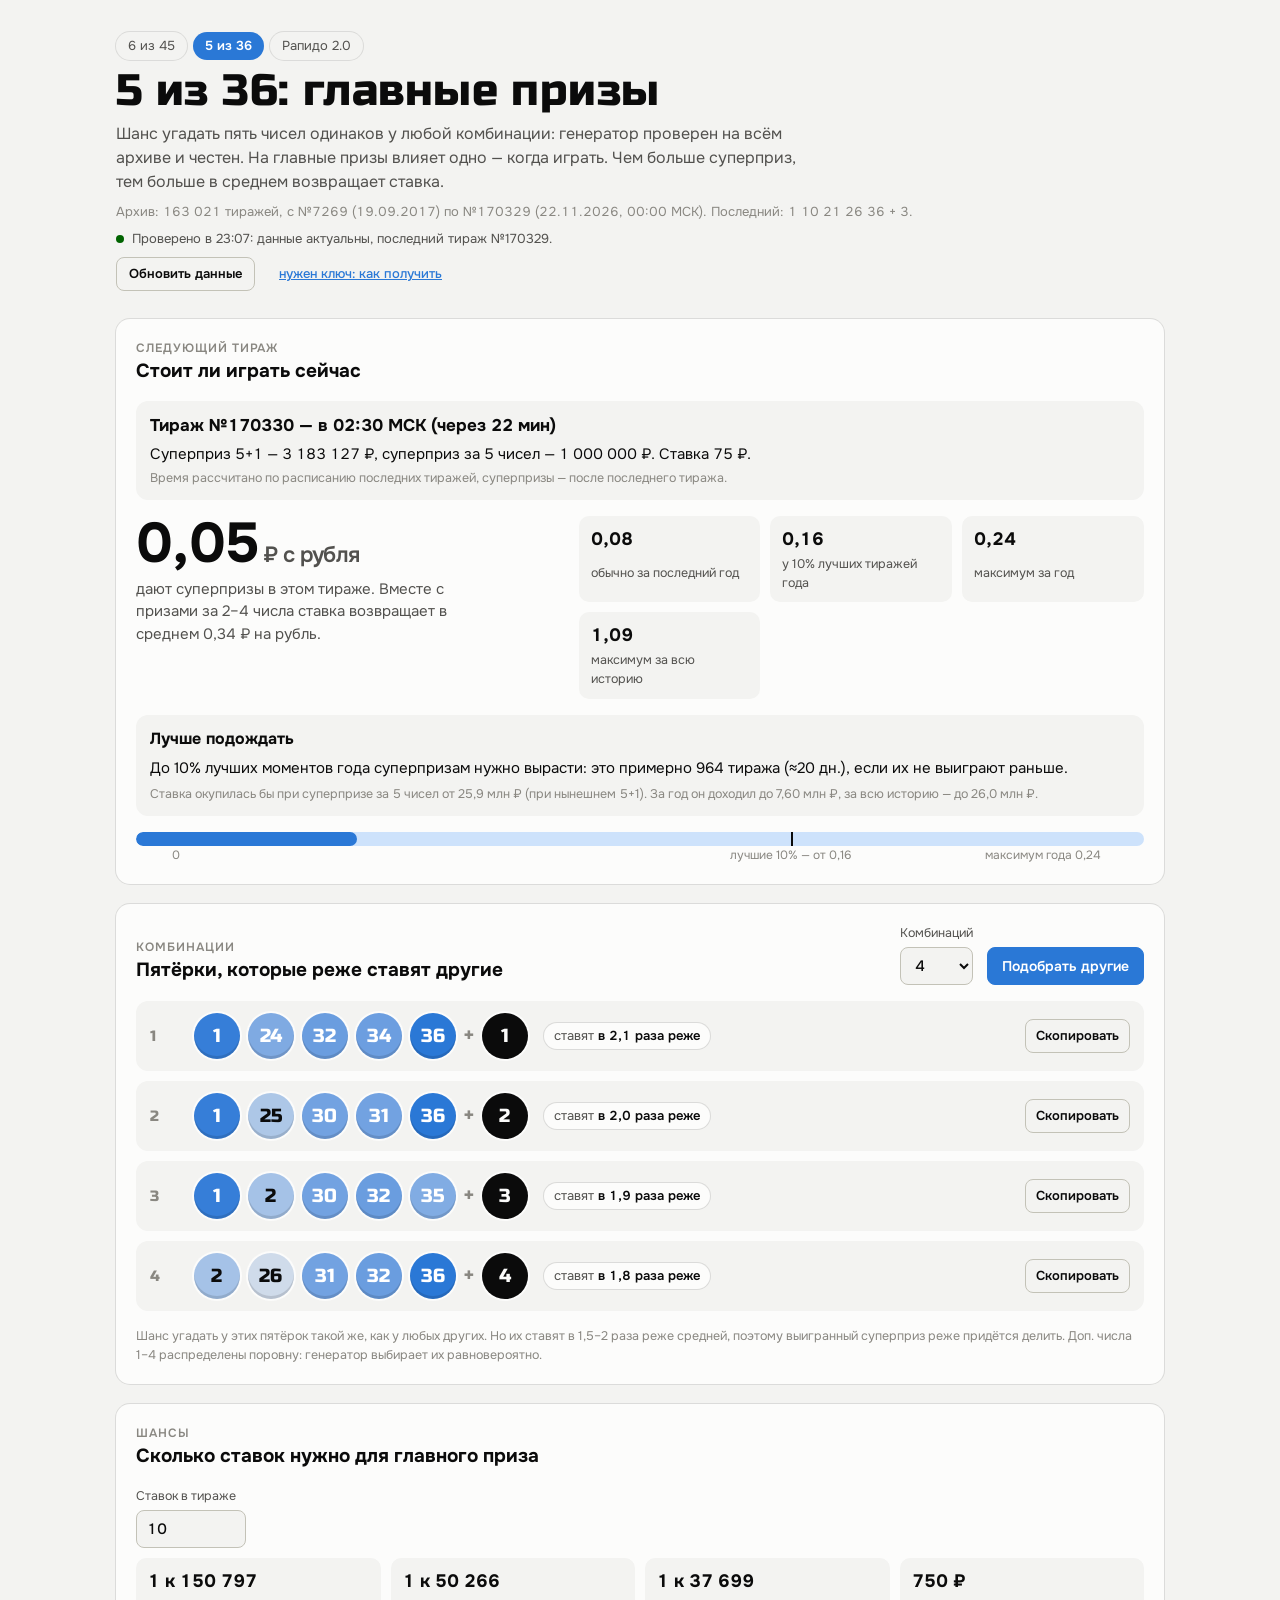
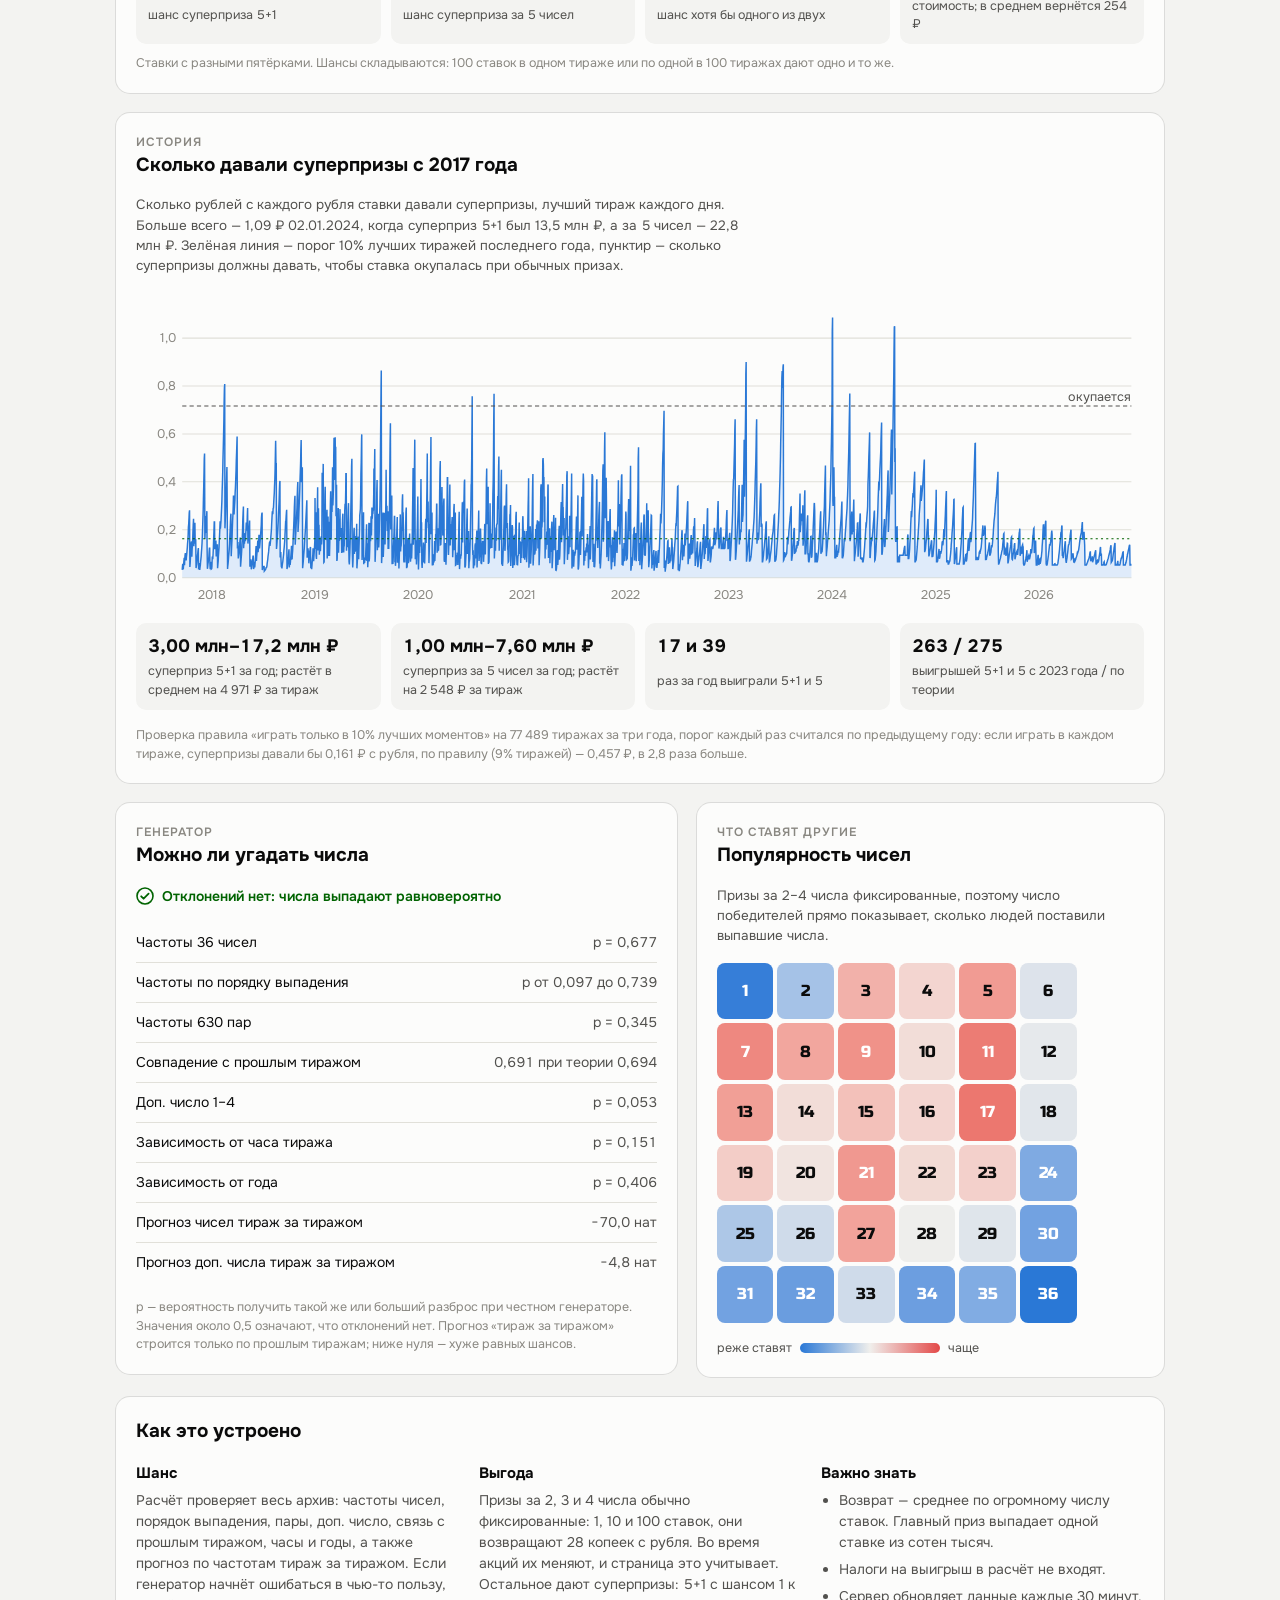
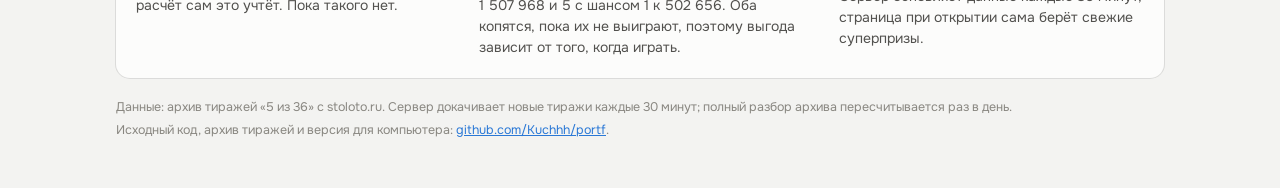
==== commit a24d7960: "Тиражи: 6 из 45 по №19502, 5 из 36 по №170329, Рапидо 2.0 по №189277" ====
--- a/5x36/index.html
+++ b/5x36/index.html
@@ -376,7 +376,7 @@
 <script>
 (() => {
   'use strict';
-  const INIT = {"first":{"n":7269,"date":"2017-09-19 12:00"},"randomness":{"draws":162968,"freq_p":0.6712,"min_count":22325,"max_count":22897,"expected":22634.4444,"pos_p":[0.7203419366824815,0.6429135616496277,0.10684305388430668,0.6342421032966679,0.17346112679595563],"pairs_p":0.3471,"overlap_mean":0.6908,"overlap_expected":0.6944,"overlap_z":-2.0371,"bonus_counts":[40808,41019,40865,40276],"bonus_p":0.0528,"bonus_repeat":0.2499,"bonus_repeat_z":-0.0501,"hour_p":0.1413,"year_p":0.407},"bias":{"passed":false,"main":-69.9822,"bonus":-4.775,"p_main":[0.0,1.0,1.0,1.0,1.0,1.0,1.0,1.0,1.0,1.0,1.0,1.0,1.0,1.0,1.0,1.0,1.0,1.0,1.0,1.0,1.0,1.0,1.0,1.0,1.0,1.0,1.0,1.0,1.0,1.0,1.0,1.0,1.0,1.0,1.0,1.0,1.0],"p_bonus":[0.0,1.0,1.0,1.0,1.0]},"crowd":{"q":[1.0,0.8358,0.9286,1.0766,1.0322,1.1062,0.9822,1.1308,1.0935,1.1198,1.0225,1.1466,0.9904,1.103,1.0232,1.0583,1.033,1.1545,0.985,1.0413,1.014,1.1109,1.0263,1.0383,0.8955,0.9365,0.9687,1.0962,0.9987,0.9832,0.8837,0.8834,0.8766,0.9692,0.8779,0.8963,0.8291],"norm":1.0208256893171024,"beta3":[-0.0918,-0.0424,0.0398,0.014,0.0536,-0.0135,0.0633,0.0452,0.0627,0.0102,0.0732,-0.0017,0.0586,0.0137,0.0311,0.0149,0.0709,-0.0025,0.022,0.0092,0.053,0.0096,0.02,-0.0603,-0.0309,-0.0168,0.0505,-0.0026,-0.0108,-0.0677,-0.0672,-0.0683,-0.0148,-0.0714,-0.0546,-0.0981],"beta2":[-0.0568,-0.0209,0.0222,0.0113,0.0309,-0.0032,0.0387,0.0287,0.0331,0.0077,0.0415,-0.0049,0.0263,0.0061,0.0168,0.0113,0.047,-0.0078,0.0121,0.0032,0.0338,0.0103,0.0115,-0.0328,-0.0223,-0.0098,0.0271,0.0007,-0.0041,-0.0366,-0.0371,-0.0412,-0.0106,-0.0385,-0.0355,-0.0581]},"hist":{"year_draws":21506,"m_median":0.0801,"m_q90":0.1621,"m_max_year":0.2377,"m_max_ever":1.0857,"sp1_min":3000000,"sp1_max":17166021,"sp1_median":3620413,"sp1_max_ever":50176693,"sp2_min":1000000,"sp2_max":7601220,"sp2_median":1225140,"sp2_max_ever":26037700,"sp1_step":1260,"sp1_step_mean":4994.1847,"sp2_step":660,"sp2_step_mean":2546.9072,"wins5_year":40,"wins51_year":17,"check_from":"2023-01-01","check_bets":103650880,"check_exp":274.9419,"check_obs":263},"timing":{"draws":77532,"every":0.1612,"chosen":0.4567,"share":0.089,"above1":78},"series":[["2017-09-19",0.0326,3000000,312600,80],["2017-09-20",0.0483,3000000,943400,80],["2017-09-21",0.0579,3000000,1326660,80],["2017-09-22",0.04,3000000,606540,80],["2017-09-23",0.0388,3000000,560500,80],["2017-09-24",0.0519,3014620,1081420,80],["2017-09-25",0.068,3500600,1567400,80],["2017-09-26",0.0829,3951260,2018060,80],["2017-09-27",0.0517,4522300,571040,80],["2017-09-28",0.0734,5175700,1224440,80],["2017-09-29",0.0935,5783820,1832560,80],["2017-09-30",0.1021,5891380,2141940,80],["2017-10-01",0.08,6981400,888200,80],["2017-10-02",0.0843,7209240,987220,80],["2017-10-03",0.0721,3000000,1900620,80],["2017-10-04",0.0857,3000000,2446360,80],["2017-10-05",0.0968,3000000,2892440,80],["2017-10-06",0.1123,3000000,3514700,80],["2017-10-07",0.1271,3000000,4111520,80],["2017-10-08",0.1419,3000000,4706800,80],["2017-10-09",0.1563,3000000,5284100,80],["2017-10-10",0.1813,3244120,6209640,80],["2017-10-11",0.2103,4252680,7038540,80],["2017-10-12",0.2249,3000000,8043740,80],["2017-10-13",0.2514,3000000,9110460,80],["2017-10-14",0.27,3000000,9856120,80],["2017-10-15",0.2811,3000000,10305680,80],["2017-10-16",0.0446,3659560,572080,80],["2017-10-17",0.0606,4143960,1056480,80],["2017-10-18",0.0774,4648540,1561060,80],["2017-10-19",0.1001,5333260,2245780,80],["2017-10-20",0.1218,5989880,2902400,80],["2017-10-21",0.1451,6690700,3603220,80],["2017-10-22",0.1507,6783500,3800020,80],["2017-10-23",0.0872,7794220,906720,80],["2017-10-24",0.1135,8587320,1699820,80],["2017-10-25",0.1351,9238860,2351360,80],["2017-10-26",0.1636,10100580,3213080,80],["2017-10-27",0.1982,11144400,4256900,80],["2017-10-28",0.2211,11834940,4947440,80],["2017-10-29",0.246,12499640,5725240,80],["2017-10-30",0.1309,13406940,794200,80],["2017-10-31",0.1573,14202840,1590100,80],["2017-11-01",0.1883,15139180,2526440,80],["2017-11-02",0.2207,16115720,3502980,80],["2017-11-03",0.2293,16500840,3719280,80],["2017-11-04",0.1411,3000000,4673280,80],["2017-11-05",0.157,3000000,5311980,80],["2017-11-06",0.157,3000000,5311980,80],["2017-11-07",0.04,3000000,608900,80],["2017-11-08",0.0488,3000000,961560,80],["2017-11-09",0.0558,3000000,1244800,80],["2017-11-10",0.0657,3050380,1626500,80],["2017-11-11",0.0783,3428080,2004200,80],["2017-11-12",0.0956,3951380,2527500,80],["2017-11-13",0.1002,3000000,3028640,80],["2017-11-14",0.1151,3000000,3626660,80],["2017-11-15",0.1237,3000000,3975660,80],["2017-11-16",0.0339,3000000,364040,80],["2017-11-17",0.0428,3000000,721400,80],["2017-11-18",0.0504,3000000,1026980,80],["2017-11-19",0.0609,3000000,1448000,80],["2017-11-20",0.0317,3000000,274320,80],["2017-11-21",0.0434,3312680,640320,80],["2017-11-22",0.0518,3000000,1082560,80],["2017-11-23",0.0648,3000000,1604420,80],["2017-11-24",0.0773,3000000,2108880,80],["2017-11-25",0.0906,3000000,2642960,80],["2017-11-26",0.1061,3000000,3266240,80],["2017-11-27",0.1226,3182900,3868500,80],["2017-11-28",0.1445,3845080,4530680,80],["2017-11-29",0.1734,4714600,5400200,80],["2017-11-30",0.204,5638800,6324400,80],["2017-12-01",0.2427,6804920,7490520,80],["2017-12-02",0.2813,7968260,8653860,80],["2017-12-03",0.3262,9323540,10009140,80],["2017-12-04",0.3804,10957300,11642900,80],["2017-12-05",0.4431,12850480,13536080,80],["2017-12-06",0.496,14444920,15130520,80],["2017-12-07",0.5183,14746380,15927500,80],["2017-12-08",0.1623,16326840,1084940,80],["2017-12-09",0.1941,17284780,2042880,80],["2017-12-10",0.2258,18241600,2999700,80],["2017-12-11",0.257,19152160,3951540,80],["2017-12-12",0.187,20034640,841200,80],["2017-12-13",0.2161,20912440,1719000,80],["2017-12-14",0.2527,22015860,2822420,80],["2017-12-15",0.2774,22919440,3516640,80],["2017-12-16",0.1294,3000000,4202440,80],["2017-12-17",0.0369,3000000,485580,80],["2017-12-18",0.045,3000000,810340,80],["2017-12-19",0.056,3000000,1251200,80],["2017-12-20",0.0646,3000000,1598940,80],["2017-12-21",0.0761,3000000,2061180,80],["2017-12-22",0.0869,3000000,2495200,80],["2017-12-23",0.1035,3479180,3002740,80],["2017-12-24",0.1226,3984640,3603560,80],["2017-12-25",0.1226,3984640,3603560,80],["2017-12-26",0.0564,4758880,680760,80],["2017-12-27",0.0348,3000000,398980,80],["2017-12-28",0.043,3000000,730460,80],["2017-12-29",0.0567,3000000,1281440,80],["2017-12-30",0.066,3000000,1655780,80],["2017-12-31",0.0364,3000000,465700,80],["2018-01-01",0.0375,3000000,508140,80],["2018-01-02",0.0465,3000000,870100,80],["2018-01-03",0.0847,4012020,2069000,80],["2018-01-04",0.0847,4012020,2069000,80],["2018-01-05",0.0767,5455440,1264960,80],["2018-01-06",0.0978,6092960,1902480,80],["2018-01-07",0.1271,6976180,2785700,80],["2018-01-08",0.1573,7887400,3696920,80],["2018-01-09",0.1884,8825300,4634820,80],["2018-01-10",0.2322,9971720,6014860,80],["2018-01-11",0.2322,9971720,6014860,80],["2018-01-12",0.1185,11535500,918940,80],["2018-01-13",0.1412,12221920,1605360,80],["2018-01-14",0.1466,12293440,1798860,80],["2018-01-15",0.1465,13730520,1315100,80],["2018-01-16",0.1547,14109800,1515620,80],["2018-01-17",0.0881,3000000,2540960,80],["2018-01-18",0.1017,3000000,3087900,80],["2018-01-19",0.114,3000000,3583760,80],["2018-01-20",0.13,3000000,4228320,80],["2018-01-21",0.1388,3000000,4582000,80],["2018-01-22",0.0391,3345420,457800,80],["2018-01-23",0.0552,3830020,942400,80],["2018-01-24",0.0697,4268720,1381100,80],["2018-01-25",0.0899,4877200,1989580,80],["2018-01-26",0.1082,5428480,2540860,80],["2018-01-27",0.1271,5998880,3111260,80],["2018-01-28",0.1506,6708260,3820640,80],["2018-01-29",0.1775,7518380,4630760,80],["2018-01-30",0.2106,8518100,5630480,80],["2018-01-31",0.2352,9318020,6353880,80],["2018-02-01",0.2043,3000000,7216400,80],["2018-02-02",0.2223,3000000,7937400,80],["2018-02-03",0.2395,3000000,8631140,80],["2018-02-04",0.2601,3020340,9450740,80],["2018-02-05",0.2888,3886260,10316660,80],["2018-02-06",0.3207,4847880,11278280,80],["2018-02-07",0.3559,5911040,12341440,80],["2018-02-08",0.3962,7126340,13556740,80],["2018-02-09",0.4426,8525820,14956220,80],["2018-02-10",0.4889,9922000,16352400,80],["2018-02-11",0.5396,11452540,17882940,80],["2018-02-12",0.5954,13133640,19564040,80],["2018-02-13",0.6586,15041020,21471420,80],["2018-02-14",0.7281,17136840,23567240,80],["2018-02-15",0.7913,19043160,25473560,80],["2018-02-16",0.8087,19445700,26037700,80],["2018-02-17",0.2058,20913560,1306260,80],["2018-02-18",0.2352,21798120,2190820,80],["2018-02-19",0.27,22847280,3239980,80],["2018-02-20",0.3039,23870600,4263300,80],["2018-02-21",0.34,24960640,5353340,80],["2018-02-22",0.386,26346840,6739540,80],["2018-02-23",0.4357,27846000,8238700,80],["2018-02-24",0.462,28510940,9076140,80],["2018-02-25",0.2806,29976460,1293021,80],["2018-02-26",0.0361,3000000,450260,80],["2018-02-27",0.048,3000000,931140,80],["2018-02-28",0.0582,3000000,1338680,80],["2018-03-01",0.0738,3000000,1968720,80],["2018-03-02",0.0878,3000000,2530780,80],["2018-03-03",0.1008,3040262,3040260,80],["2018-03-04",0.1178,3553942,3553940,80],["2018-03-05",0.141,4252782,4252780,80],["2018-03-06",0.1664,5019882,5019880,80],["2018-03-07",0.1946,5867622,5867620,80],["2018-03-08",0.2266,6835462,6835460,80],["2018-03-09",0.2497,7529942,7529940,80],["2018-03-10",0.2671,7917902,8103180,80],["2018-03-11",0.0892,8767922,664740,80],["2018-03-12",0.1103,9403962,1300780,80],["2018-03-13",0.1391,10273882,2170700,80],["2018-03-14",0.1637,11013322,2910140,80],["2018-03-15",0.2002,12114662,4011480,80],["2018-03-16",0.2343,13144422,5041240,80],["2018-03-17",0.2628,14003102,5899920,80],["2018-03-18",0.2997,15116022,7012840,80],["2018-03-19",0.3401,16462682,8190580,80],["2018-03-20",0.3401,16462682,8190580,80],["2018-03-21",0.2634,3000000,9593160,80],["2018-03-22",0.285,3000000,10461960,80],["2018-03-23",0.3042,3000000,11232520,80],["2018-03-24",0.3251,3534760,11894260,80],["2018-03-25",0.3525,4361300,12720800,80],["2018-03-26",0.378,5129780,13489280,80],["2018-03-27",0.4125,6171220,14530720,80],["2018-03-28",0.448,7241980,15601480,80],["2018-03-29",0.4856,8376040,16735540,80],["2018-03-30",0.5228,9496440,17855940,80],["2018-03-31",0.5622,10684740,19044240,80],["2018-04-01",0.5887,11368020,19882740,80],["2018-04-02",0.1208,12284600,761360,80],["2018-04-03",0.1406,12883940,1360700,80],["2018-04-04",0.1491,13221160,1587300,80],["2018-04-05",0.0803,3000000,2230800,80],["2018-04-06",0.0905,3000000,2639100,80],["2018-04-07",0.1006,3000000,3046560,80],["2018-04-08",0.1115,3000000,3484460,80],["2018-04-09",0.1249,3000000,4022700,80],["2018-04-10",0.1379,3000000,4544660,80],["2018-04-11",0.1539,3368280,5066200,80],["2018-04-12",0.1675,3777160,5475080,80],["2018-04-13",0.0453,4173120,432000,80],["2018-04-14",0.0579,4550720,809600,80],["2018-04-15",0.0748,5061700,1320580,80],["2018-04-16",0.0934,5622940,1881820,80],["2018-04-17",0.1155,6287860,2546740,80],["2018-04-18",0.138,6967800,3226680,80],["2018-04-19",0.1611,7664420,3923300,80],["2018-04-20",0.2035,8943960,5202840,80],["2018-04-21",0.2381,9987060,6245940,80],["2018-04-22",0.2693,10928200,7187080,80],["2018-04-23",0.2969,11620920,8065320,80],["2018-04-24",0.1226,12551860,745420,80],["2018-04-25",0.1467,13278960,1472520,80],["2018-04-26",0.1607,13611320,1926860,80],["2018-04-27",0.141,14551440,818140,80],["2018-04-28",0.1651,15278300,1545000,80],["2018-04-29",0.1865,15836060,2220240,80],["2018-04-30",0.152,16548820,595280,80],["2018-05-01",0.1722,17158600,1205060,80],["2018-05-02",0.1963,17886760,1933220,80],["2018-05-03",0.2267,18733100,2872420,80],["2018-05-04",0.2267,18733100,2872420,80],["2018-05-05",0.196,20031460,1205500,80],["2018-05-06",0.227,20966980,2141020,80],["2018-05-07",0.2596,21949500,3123540,80],["2018-05-08",0.2901,23002940,3998860,80],["2018-05-09",0.142,3000000,4708420,80],["2018-05-10",0.155,3000000,5232760,80],["2018-05-11",0.169,3000000,5795280,80],["2018-05-12",0.1808,3000000,6269460,80],["2018-05-13",0.1948,3000000,6834380,80],["2018-05-14",0.2163,3391020,7568000,80],["2018-05-15",0.2379,3959380,8247520,80],["2018-05-16",0.0458,4432740,362200,80],["2018-05-17",0.0554,4723360,652820,80],["2018-05-18",0.07,5163900,1093360,80],["2018-05-19",0.0766,5423900,1270440,80],["2018-05-20",0.0639,3000000,1569920,80],["2018-05-21",0.0352,3000000,417220,80],["2018-05-22",0.0405,3000000,628780,80],["2018-05-23",0.0507,3000000,1039120,80],["2018-05-24",0.0583,3000000,1342840,80],["2018-05-25",0.0683,3000000,1747340,80],["2018-05-26",0.0787,3000000,2165120,80],["2018-05-27",0.0889,3000000,2576300,80],["2018-05-28",0.0889,3000000,2576300,80],["2018-05-29",0.0356,3000000,432200,80],["2018-05-30",0.042,3000000,688620,80],["2018-05-31",0.052,3231320,1012400,80],["2018-06-01",0.0664,3602840,1469440,80],["2018-06-02",0.0426,4050280,361920,80],["2018-06-03",0.0545,4408680,720320,80],["2018-06-04",0.0709,4903600,1215240,80],["2018-06-05",0.0894,5461480,1773120,80],["2018-06-06",0.113,6175180,2486820,80],["2018-06-07",0.1321,6693700,3079840,80],["2018-06-08",0.0694,7169440,401240,80],["2018-06-09",0.0853,7648780,880580,80],["2018-06-10",0.1006,8110620,1342420,80],["2018-06-11",0.1177,8625720,1857520,80],["2018-06-12",0.1404,9311760,2543560,80],["2018-06-13",0.1545,9696800,2982360,80],["2018-06-14",0.1055,10494000,743440,80],["2018-06-15",0.1264,11123740,1373180,80],["2018-06-16",0.1514,11879280,2128720,80],["2018-06-17",0.1764,12729340,2848980,80],["2018-06-18",0.1764,12729340,2848980,80],["2018-06-19",0.1213,3000000,3879760,80],["2018-06-20",0.1341,3000000,4391560,80],["2018-06-21",0.1495,3000000,5010520,80],["2018-06-22",0.1658,3000000,5668480,80],["2018-06-23",0.1816,3243700,6222480,80],["2018-06-24",0.2,3798060,6776840,80],["2018-06-25",0.2206,4417780,7396560,80],["2018-06-26",0.2504,5316680,8295460,80],["2018-06-27",0.2664,5879200,8754480,80],["2018-06-28",0.2714,3000000,9912320,80],["2018-06-29",0.0314,3000000,262960,80],["2018-06-30",0.0387,3000000,554580,80],["2018-07-01",0.0409,3000000,645767,80],["2018-07-02",0.0428,3000000,720292,80],["2018-07-03",0.0443,3000000,782351,80],["2018-07-04",0.0467,3000000,877446,80],["2018-07-05",0.0467,3000000,877446,80],["2018-07-06",0.0274,3000000,101937,80],["2018-07-07",0.0289,3000000,163339,80],["2018-07-08",0.0303,3000000,217449,80],["2018-07-09",0.0318,3000000,276811,80],["2018-07-10",0.0334,3000000,342883,80],["2018-07-11",0.0354,3026707,412732,80],["2018-07-12",0.0415,3539712,487148,80],["2018-07-13",0.0415,3539712,487148,80],["2018-07-14",0.0425,4675192,150379,80],["2018-07-15",0.0493,5259196,230016,80],["2018-07-16",0.0583,6032399,335452,80],["2018-07-17",0.0679,6854143,447508,80],["2018-07-18",0.0768,7614850,551241,80],["2018-07-19",0.0872,8500728,672043,80],["2018-07-20",0.0975,9386677,792854,80],["2018-07-21",0.1075,10237954,908937,80],["2018-07-22",0.1187,11201413,1040318,80],["2018-07-23",0.1328,12407471,1204780,80],["2018-07-24",0.1462,13551260,1360752,80],["2018-07-25",0.1486,13681676,1416058,80],["2018-07-26",0.1319,15342024,188889,80],["2018-07-27",0.1441,16384859,331094,80],["2018-07-28",0.1567,17466098,478536,80],["2018-07-29",0.1689,18513157,621316,80],["2018-07-30",0.185,19889829,809044,80],["2018-07-31",0.2028,21417826,1017408,80],["2018-08-01",0.2235,23184584,1258329,80],["2018-08-02",0.2494,25403909,1560964,80],["2018-08-03",0.2738,27393554,1880928,80],["2018-08-04",0.2738,27393554,1880928,80],["2018-08-05",0.2643,30686021,400324,80],["2018-08-06",0.2888,32750642,696888,80],["2018-08-07",0.2906,34419826,212592,80],["2018-08-08",0.3084,35941099,420038,80],["2018-08-09",0.3323,37991006,699571,80],["2018-08-10",0.354,39851150,953227,80],["2018-08-11",0.3801,42078114,1256904,80],["2018-08-12",0.4071,44396773,1573084,80],["2018-08-13",0.4571,45802885,3114172,80],["2018-08-14",0.5305,47413429,5529988,80],["2018-08-15",0.5719,48084021,6969461,80],["2018-08-16",0.4758,50176693,2406744,80],["2018-08-17",0.4758,50176693,2406744,80],["2018-08-18",0.1193,3000000,3798480,80],["2018-08-19",0.1339,3000000,4383552,80],["2018-08-20",0.1516,3000000,5097552,80],["2018-08-21",0.1692,3000000,5805336,80],["2018-08-22",0.1876,3000000,6544488,80],["2018-08-23",0.2106,3144160,7421664,80],["2018-08-24",0.2374,3731344,8302440,80],["2018-08-25",0.2641,4316080,9179544,80],["2018-08-26",0.2912,4912064,10073520,80],["2018-08-27",0.3207,5559408,11044536,80],["2018-08-28",0.3555,6322752,12189552,80],["2018-08-29",0.3926,7136640,13410384,80],["2018-08-30",0.4036,7280192,13801488,80],["2018-08-31",0.0843,7901168,755688,80],["2018-09-01",0.0989,8221360,1235976,80],["2018-09-02",0.1072,8347568,1527192,80],["2018-09-03",0.0751,8580448,159816,80],["2018-09-04",0.0461,3000000,853896,80],["2018-09-05",0.0461,3000000,853896,80],["2018-09-06",0.038,3000000,527064,80],["2018-09-07",0.0486,3000000,952488,80],["2018-09-08",0.0578,3000000,1322520,80],["2018-09-09",0.0662,3000000,1662528,80],["2018-09-10",0.0749,3000000,2012328,80],["2018-09-11",0.0865,3000000,2479992,80],["2018-09-12",0.0977,3000000,2928168,80],["2018-09-13",0.1121,3000000,3508728,80],["2018-09-14",0.124,3051360,3970560,80],["2018-09-15",0.1406,3414528,4515312,80],["2018-09-16",0.1571,3775856,5057304,80],["2018-09-17",0.1785,4245424,5761656,80],["2018-09-18",0.205,4826880,6633840,80],["2018-09-19",0.2332,5548512,7528800,80],["2018-09-20",0.2332,5548512,7528800,80],["2018-09-21",0.2566,3000000,9316896,80],["2018-09-22",0.2756,3000000,10081200,80],["2018-09-23",0.283,3000000,10380720,80],["2018-09-24",0.0356,3000000,429672,80],["2018-09-25",0.044,3000000,769224,80],["2018-09-26",0.0532,3000000,1138872,80],["2018-09-27",0.0622,3000000,1502424,80],["2018-09-28",0.0725,3042704,1899624,80],["2018-09-29",0.0869,3358816,2373792,80],["2018-09-30",0.1035,3723856,2921352,80],["2018-10-01",0.1182,4003792,3419712,80],["2018-10-02",0.0423,4246512,285624,80],["2018-10-03",0.0556,4537616,722280,80],["2018-10-04",0.0688,4780960,1171056,80],["2018-10-05",0.0531,5121168,426552,80],["2018-10-06",0.0658,5401296,846744,80],["2018-10-07",0.0791,5691520,1282080,80],["2018-10-08",0.0978,6103280,1899720,80],["2018-10-09",0.1175,6534336,2546304,80],["2018-10-10",0.1324,6799120,3056160,80],["2018-10-11",0.0781,7287584,710928,80],["2018-10-12",0.0786,7735488,580944,80],["2018-10-13",0.0969,8137536,1184016,80],["2018-10-14",0.1129,8488832,1710960,80],["2018-10-15",0.1385,9050368,2553264,80],["2018-10-16",0.1656,9644608,3444624,80],["2018-10-17",0.1955,10300496,4428456,80],["2018-10-18",0.2263,10976032,5441760,80],["2018-10-19",0.2581,11673344,6487728,80],["2018-10-20",0.2901,12374928,7540104,80],["2018-10-21",0.3231,13099104,8626368,80],["2018-10-22",0.3417,13506704,9237768,80],["2018-10-23",0.1377,13961824,883320,80],["2018-10-24",0.1591,14432176,1588848,80],["2018-10-25",0.1853,15004944,2448000,80],["2018-10-26",0.2073,15488864,3173880,80],["2018-10-27",0.2344,16081776,4063248,80],["2018-10-28",0.2608,16661664,4933080,80],["2018-10-29",0.2929,17365264,5988480,80],["2018-10-30",0.3317,18218080,7267704,80],["2018-10-31",0.3721,19102560,8594424,80],["2018-11-01",0.3995,19594992,9535176,80],["2018-11-02",0.1908,20326672,895416,80],["2018-11-03",0.2147,20851248,1682280,80],["2018-11-04",0.2369,21338048,2412480,80],["2018-11-05",0.2665,21987872,3387216,80],["2018-11-06",0.2997,22716592,4480296,80],["2018-11-07",0.3359,23509168,5669160,80],["2018-11-08",0.3714,24288896,6838752,80],["2018-11-09",0.4069,25068576,8008272,80],["2018-11-10",0.4452,25906592,9265296,80],["2018-11-11",0.4869,26821632,10637856,80],["2018-11-12",0.5313,27795824,12099144,80],["2018-11-13",0.5745,28907296,13466952,80],["2018-11-14",0.3979,3000000,15002448,80],["2018-11-15",0.4273,3000000,16183296,80],["2018-11-16",0.4512,3000000,17142288,80],["2018-11-17",0.4603,3000000,17511504,80],["2018-11-18",0.0392,3000000,577200,80],["2018-11-19",0.0491,3119360,933888,80],["2018-11-20",0.0627,3418384,1382424,80],["2018-11-21",0.0787,3769120,1908528,80],["2018-11-22",0.0923,4067952,2356776,80],["2018-11-23",0.1078,4406320,2864328,80],["2018-11-24",0.1229,4739296,3363792,80],["2018-11-25",0.1429,5176800,4020048,80],["2018-11-26",0.1652,5666480,4754568,80],["2018-11-27",0.1851,6103904,5410704,80],["2018-11-28",0.2066,6573616,6115272,80],["2018-11-29",0.2261,7002672,6758856,80],["2018-11-30",0.2504,7534800,7557048,80],["2018-12-01",0.2778,8136560,8459688,80],["2018-12-02",0.2969,8554256,9086232,80],["2018-12-03",0.3228,9004096,9978792,80],["2018-12-04",0.083,9396048,206952,80],["2018-12-05",0.0975,9712768,682032,80],["2018-12-06",0.1125,10041728,1175472,80],["2018-12-07",0.1228,10229824,1528848,80],["2018-12-08",0.1067,10750128,709224,80],["2018-12-09",0.1133,10953696,904896,80],["2018-12-10",0.0598,3000000,1403448,80],["2018-12-11",0.0722,3000000,1905168,80],["2018-12-12",0.0828,3000000,2330520,80],["2018-12-13",0.0951,3000000,2825184,80],["2018-12-14",0.1097,3000000,3409800,80],["2018-12-15",0.1233,3000000,3958200,80],["2018-12-16",0.128,3000000,4148400,80],["2018-12-17",0.0384,3000000,544680,80],["2018-12-18",0.0484,3000000,945360,80],["2018-12-19",0.0572,3000000,1299864,80],["2018-12-20",0.0355,3113544,388728,80],["2018-12-21",0.0504,3441016,879936,80],["2018-12-22",0.064,3738808,1326624,80],["2018-12-23",0.0791,4069560,1822752,80],["2018-12-24",0.0953,4425976,2357376,80],["2018-12-25",0.1194,4883000,3174072,80],["2018-12-26",0.1194,4883000,3174072,80],["2018-12-27",0.0681,5561032,885888,80],["2018-12-28",0.085,5931560,1441680,80],["2018-12-29",0.1042,6352296,2072784,80],["2018-12-30",0.1277,6866872,2844648,80],["2018-12-31",0.1549,7464728,3741432,80],["2019-01-01",0.3321,7708592,4107228,40],["2019-01-02",0.1192,1307552,1961328,40],["2019-01-03",0.1976,2166776,3250164,40],["2019-01-04",0.2729,2852832,4535232,40],["2019-01-05",0.0897,3279688,710472,40],["2019-01-06",0.0778,1000000,1231512,40],["2019-01-07",0.1413,1549184,2323776,40],["2019-01-08",0.2203,2415856,3623784,40],["2019-01-09",0.2999,3289296,4933944,40],["2019-01-10",0.3775,3940704,6276732,40],["2019-01-11",0.1135,4980056,621048,40],["2019-01-12",0.1889,5807736,1862568,40],["2019-01-13",0.2895,6911168,3517716,40],["2019-01-14",0.1862,7819544,4880280,80],["2019-01-15",0.2209,8497400,6051408,80],["2019-01-16",0.0958,9138712,807624,80],["2019-01-17",0.1196,9659864,1589352,80],["2019-01-18",0.1448,10211848,2417328,80],["2019-01-19",0.1618,10514392,3001944,80],["2019-01-20",0.1107,11101576,749976,80],["2019-01-21",0.1362,11662312,1591080,80],["2019-01-22",0.1669,12333816,2598336,80],["2019-01-23",0.172,12393528,2784408,80],["2019-01-24",0.1383,13226888,1153536,80],["2019-01-25",0.1631,13771000,1969704,80],["2019-01-26",0.4375,14821584,3855660,40],["2019-01-27",0.2942,15688912,686616,40],["2019-01-28",0.3666,16482832,1877496,40],["2019-01-29",0.4124,16890656,2662056,40],["2019-01-30",0.4749,19411784,3078840,40],["2019-01-31",0.2141,1000000,3971184,40],["2019-02-01",0.0637,1000000,946992,40],["2019-02-02",0.0652,1429480,834912,40],["2019-02-03",0.1371,2217496,2016936,40],["2019-02-04",0.2193,3118752,3368820,40],["2019-02-05",0.3423,4468392,5393280,40],["2019-02-06",0.3788,4638384,6070488,40],["2019-02-07",0.2003,6079800,2001372,40],["2019-02-08",0.1606,6803160,960984,40],["2019-02-09",0.1599,7723344,640440,40],["2019-02-10",0.1892,7879368,1177032,40],["2019-02-11",0.248,9332152,1876620,40],["2019-02-12",0.2831,9716024,2452428,40],["2019-02-13",0.0803,1000000,1281528,40],["2019-02-14",0.1318,1445816,2168724,40],["2019-02-15",0.2093,2295144,3442716,40],["2019-02-16",0.2552,2626488,4256160,40],["2019-02-17",0.0897,3356280,685704,40],["2019-02-18",0.1133,1000000,1945056,40],["2019-02-19",0.1686,1424768,2915412,40],["2019-02-20",0.2334,2056336,4006428,40],["2019-02-21",0.0905,2753704,902388,40],["2019-02-22",0.1502,3407576,1883196,40],["2019-02-23",0.2295,4278040,3188892,40],["2019-02-24",0.3053,5109288,4435764,40],["2019-02-25",0.3603,5359752,5456928,40],["2019-02-26",0.1893,6721888,1565376,40],["2019-02-27",0.158,7733864,598140,40],["2019-02-28",0.2681,8942216,2410668,40],["2019-03-01",0.3309,9434552,3507852,40],["2019-03-02",0.2738,10917336,1865496,40],["2019-03-03",0.3749,12026448,3529164,40],["2019-03-04",0.4606,12712568,5024340,40],["2019-03-05",0.3017,13963808,1410864,40],["2019-03-06",0.3367,14139584,2055672,40],["2019-03-07",0.3824,15970912,2365848,40],["2019-03-08",0.4957,17213320,4229460,40],["2019-03-09",0.5836,17962224,5746656,40],["2019-03-10",0.4074,19379000,1731324,40],["2019-03-11",0.4373,19551720,2275776,40],["2019-03-12",0.4835,21455352,2570076,40],["2019-03-13",0.5857,22382856,4315548,40],["2019-03-14",0.4858,23834368,1823052,40],["2019-03-15",0.5463,24734648,2738256,40],["2019-03-16",0.256,1076504,4788228,40],["2019-03-17",0.3251,1833936,5924376,40],["2019-03-18",0.3881,2369352,7013628,40],["2019-03-19",0.0696,2967496,410352,40],["2019-03-20",0.0767,3443648,393984,40],["2019-03-21",0.1136,1000000,1950108,40],["2019-03-22",0.167,1511016,2854596,40],["2019-03-23",0.2281,2180800,3859272,40],["2019-03-24",0.2901,2718264,4926012,40],["2019-03-25",0.1035,3500888,913392,40],["2019-03-26",0.1559,4075888,1775892,40],["2019-03-27",0.1826,4221112,2264244,40],["2019-03-28",0.1529,5277680,1314336,40],["2019-03-29",0.2235,6051936,2475720,40],["2019-03-30",0.2858,6542768,3565656,40],["2019-03-31",0.1692,7401192,933948,40],["2019-04-01",0.1933,7502032,1385340,40],["2019-04-02",0.2043,8739200,1194192,40],["2019-04-03",0.2043,8739200,1194192,40],["2019-04-04",0.2009,9957000,721068,40],["2019-04-05",0.1025,1000000,1727052,40],["2019-04-06",0.1408,1055400,2478924,40],["2019-04-07",0.1834,1522328,3179316,40],["2019-04-08",0.242,2165360,4143864,40],["2019-04-09",0.2669,2288408,4603980,40],["2019-04-10",0.1047,3171416,1048968,40],["2019-04-11",0.1446,3547280,1724268,40],["2019-04-12",0.1053,4118344,745092,40],["2019-04-13",0.1292,4303016,1162908,40],["2019-04-14",0.1324,5049408,978780,40],["2019-04-15",0.2033,5827104,2145324,40],["2019-04-16",0.2771,6636576,3359532,40],["2019-04-17",0.3084,7123664,3826992,40],["2019-04-18",0.2874,1000000,5445732,40],["2019-04-19",0.3556,1668896,6593508,40],["2019-04-20",0.4332,2403864,7909008,40],["2019-04-21",0.4332,2403864,7909008,40],["2019-04-22",0.1124,3315664,1154652,40],["2019-04-23",0.1605,3843312,1946124,40],["2019-04-24",0.179,3946112,2283660,40],["2019-04-25",0.1266,4717040,973056,40],["2019-04-26",0.1696,5188704,1680552,40],["2019-04-27",0.2314,5866352,2697024,40],["2019-04-28",0.2826,6428416,3540120,40],["2019-04-29",0.311,6534720,4075368,40],["2019-04-30",0.1334,7314672,243984,40],["2019-05-01",0.0664,1000000,1002408,40],["2019-05-02",0.0554,1000000,780048,40],["2019-05-03",0.0764,1090368,1173084,40],["2019-05-04",0.1079,1435968,1691484,40],["2019-05-05",0.1533,1933568,2437884,40],["2019-05-06",0.2038,2487664,3269028,40],["2019-05-07",0.2605,3109488,4201764,40],["2019-05-08",0.3319,3891800,5375232,40],["2019-05-09",0.3975,4611464,6454728,40],["2019-05-10",0.4641,5342336,7551036,40],["2019-05-11",0.4961,5525112,8132376,40],["2019-05-12",0.1429,6325232,764316,40],["2019-05-13",0.0893,1000000,1461708,40],["2019-05-14",0.0424,1000000,519168,40],["2019-05-15",0.07,1077776,1047960,40],["2019-05-16",0.1032,1441832,1594044,40],["2019-05-17",0.1454,1904648,2288268,40],["2019-05-18",0.1897,2390584,3017172,40],["2019-05-19",0.2083,2475848,3362508,40],["2019-05-20",0.098,3219128,897480,40],["2019-05-21",0.1438,3721560,1651128,40],["2019-05-22",0.1739,3975688,2171868,40],["2019-05-23",0.108,4513216,666744,40],["2019-05-24",0.1221,4586488,926700,40],["2019-05-25",0.1308,5208712,894012,40],["2019-05-26",0.127,5714560,648048,40],["2019-05-27",0.1706,6193072,1365816,40],["2019-05-28",0.2249,6788072,2258316,40],["2019-05-29",0.0384,1000000,438396,40],["2019-05-30",0.0598,1000000,869316,40],["2019-05-31",0.0834,1000000,1342848,40],["2019-06-01",0.1111,1218288,1827432,40],["2019-06-02",0.1578,1730664,2595996,40],["2019-06-03",0.1708,1791568,2836848,40],["2019-06-04",0.0769,2391136,749856,40],["2019-06-05",0.1155,2813944,1384068,40],["2019-06-06",0.1564,3263064,2057748,40],["2019-06-07",0.208,3828960,2906592,40],["2019-06-08",0.2606,4405632,3771600,40],["2019-06-09",0.2718,4677240,3904908,40],["2019-06-10",0.2877,1000000,5451060,40],["2019-06-11",0.3539,1602224,6582348,40],["2019-06-12",0.4316,2453584,7859388,40],["2019-06-13",0.4829,1000000,9375972,40],["2019-06-14",0.5727,1474968,11022984,40],["2019-06-15",0.5982,1631808,11484048,40],["2019-06-16",0.0732,2260608,717396,40],["2019-06-17",0.1045,2603968,1232436,40],["2019-06-18",0.142,3015320,1849464,40],["2019-06-19",0.1822,3456656,2511468,40],["2019-06-20",0.2184,1000000,4057044,40],["2019-06-21",0.2729,1061928,5132304,40],["2019-06-22",0.0563,1613568,593244,40],["2019-06-23",0.0747,1727024,926724,40],["2019-06-24",0.0844,2357416,911412,40],["2019-06-25",0.061,2744760,312072,40],["2019-06-26",0.0788,1000000,1250112,40],["2019-06-27",0.0788,1000000,1250112,40],["2019-06-28",0.0726,1231288,1048716,40],["2019-06-29",0.0986,1000000,1649268,40],["2019-06-30",0.1417,1000000,2515356,40],["2019-07-01",0.1978,1445448,3495300,40],["2019-07-02",0.2224,1567688,3948324,40],["2019-07-03",0.0695,2320800,624204,40],["2019-07-04",0.1175,2847400,1414104,40],["2019-07-05",0.1437,3024648,1881180,40],["2019-07-06",0.0429,1000000,530160,40],["2019-07-07",0.0725,1000000,1124328,40],["2019-07-08",0.1077,1181560,1772340,40],["2019-07-09",0.162,1776896,2665344,40],["2019-07-10",0.2294,2399440,3812532,40],["2019-07-11",0.0672,2978752,358584,40],["2019-07-12",0.0801,3033720,599784,40],["2019-07-13",0.1172,3853920,1071552,40],["2019-07-14",0.1817,4561168,2132424,40],["2019-07-15",0.2285,4945720,2944824,40],["2019-07-16",0.1522,5843632,1111296,40],["2019-07-17",0.2163,6547048,2166420,40],["2019-07-18",0.256,6850240,2864592,40],["2019-07-19",0.1755,7828272,920016,40],["2019-07-20",0.2356,8486584,1907484,40],["2019-07-21",0.2926,8863032,2929464,40],["2019-07-22",0.2461,10039008,1600860,40],["2019-07-23",0.2686,11166704,1677744,40],["2019-07-24",0.2686,11166704,1677744,40],["2019-07-25",0.2798,12185864,1562796,40],["2019-07-26",0.2816,13082232,1301280,40],["2019-07-27",0.3491,14680280,2125884,40],["2019-07-28",0.4555,15559384,3971172,40],["2019-07-29",0.3505,16861760,1426932,40],["2019-07-30",0.477,18248608,3507204,40],["2019-07-31",0.5367,18903752,4489920,40],["2019-08-01",0.0657,1000000,987336,40],["2019-08-02",0.0979,1073176,1609764,40],["2019-08-03",0.1404,1610288,2286264,40],["2019-08-04",0.1686,1000000,3056172,40],["2019-08-05",0.2087,1000000,3863676,40],["2019-08-06",0.2753,1701480,4967652,40],["2019-08-07",0.3548,2573984,6276408,40],["2019-08-08",0.4073,3026416,7180476,40],["2019-08-09",0.114,3849224,1008792,40],["2019-08-10",0.1695,4458360,1922496,40],["2019-08-11",0.2271,5090072,2870064,40],["2019-08-12",0.2669,5360920,3580332,40],["2019-08-13",0.1735,6544528,1306176,40],["2019-08-14",0.1254,1000000,2187912,40],["2019-08-15",0.1631,1000000,2945808,40],["2019-08-16",0.2117,1519448,3750588,40],["2019-08-17",0.2479,1000000,4650864,40],["2019-08-18",0.2984,1046072,5651340,40],["2019-08-19",0.3881,2029704,7126788,40],["2019-08-20",0.5102,3368552,9135060,40],["2019-08-21",0.6534,4939336,11491236,40],["2019-08-22",0.7984,6529136,13875936,40],["2019-08-23",0.8649,7258952,14970660,40],["2019-08-24",0.0603,1000000,879552,40],["2019-08-25",0.0892,1000000,1459824,40],["2019-08-26",0.1266,1388712,2083068,40],["2019-08-27",0.1758,1928128,2892192,40],["2019-08-28",0.2377,2606792,3910188,40],["2019-08-29",0.2719,2757648,4547040,40],["2019-08-30",0.0861,3337792,619536,40],["2019-08-31",0.1237,4174888,1095756,40],["2019-09-01",0.1774,4763648,1978896,40],["2019-09-02",0.2424,5476928,3048816,40],["2019-09-03",0.2708,5628384,3568644,40],["2019-09-04",0.1488,6563544,803700,40],["2019-09-05",0.1385,6933632,472656,40],["2019-09-06",0.1843,7893440,1074768,40],["2019-09-07",0.2462,8571656,2092092,40],["2019-09-08",0.3291,9481360,3456648,40],["2019-09-09",0.4501,10536424,5538480,40],["2019-09-10",0.2364,11351184,969036,40],["2019-09-11",0.2806,12499368,1476144,40],["2019-09-12",0.3003,12959736,1718532,40],["2019-09-13",0.1945,1000000,3576756,40],["2019-09-14",0.274,1461672,5021904,40],["2019-09-15",0.274,1461672,5021904,40],["2019-09-16",0.1195,2619144,1529316,40],["2019-09-17",0.1581,2943472,2197032,40],["2019-09-18",0.1191,3813608,1123980,40],["2019-09-19",0.1739,4414056,2024652,40],["2019-09-20",0.2389,5127248,3094440,40],["2019-09-21",0.3281,6105408,4561680,40],["2019-09-22",0.4295,7216984,6229044,40],["2019-09-23",0.5648,8701648,8456040,40],["2019-09-24",0.6439,9304392,9844188,40],["2019-09-25",0.2013,10209416,643800,40],["2019-09-26",0.2774,11502536,1744164,40],["2019-09-27",0.329,11894880,2649984,40],["2019-09-28",0.3134,13342112,1853544,40],["2019-09-29",0.3428,13664536,2337180,40],["2019-09-30",0.0556,1000000,783732,40],["2019-10-01",0.089,1000000,1455576,40],["2019-10-02",0.1017,1044064,1695828,40],["2019-10-03",0.0574,1000000,820452,40],["2019-10-04",0.0854,1000000,1382868,40],["2019-10-05",0.1278,1352736,2119560,40],["2019-10-06",0.1559,1000000,2801916,40],["2019-10-07",0.1976,1000000,3640212,40],["2019-10-08",0.2551,1000000,4796616,40],["2019-10-09",0.2551,1000000,4796616,40],["2019-10-10",0.0638,1118616,909828,40],["2019-10-11",0.0789,1185944,1190688,40],["2019-10-12",0.0493,1734184,412620,40],["2019-10-13",0.0681,2048136,686148,40],["2019-10-14",0.1134,2545296,1431888,40],["2019-10-15",0.1668,3195064,2289384,40],["2019-10-16",0.1674,1000000,3033264,40],["2019-10-17",0.2077,1000000,3841728,40],["2019-10-18",0.2535,1348408,4647192,40],["2019-10-19",0.0622,1904112,615516,40],["2019-10-20",0.0975,2291408,1196460,40],["2019-10-21",0.1447,2681024,2015976,40],["2019-10-22",0.1333,3783976,1419336,40],["2019-10-23",0.1605,4082488,1867104,40],["2019-10-24",0.0375,1000000,421428,40],["2019-10-25",0.0664,1000000,1001208,40],["2019-10-26",0.1063,1395752,1672200,40],["2019-10-27",0.1596,1980448,2549244,40],["2019-10-28",0.2216,2660280,3568992,40],["2019-10-29",0.2641,3029272,4301208,40],["2019-10-30",0.1098,3780488,948096,40],["2019-10-31",0.1362,4012880,1401672,40],["2019-11-01",0.1301,4767224,1026528,40],["2019-11-02",0.155,4876680,1490376,40],["2019-11-03",0.1697,6014096,1406460,40],["2019-11-04",0.2341,6720560,2466156,40],["2019-11-05",0.3207,7670104,3890472,40],["2019-11-06",0.3478,7835896,4381644,40],["2019-11-07",0.1952,9116976,886428,40],["2019-11-08",0.2732,9858216,2206128,40],["2019-11-09",0.2203,10707480,860748,40],["2019-11-10",0.0742,1000000,1158492,40],["2019-11-11",0.0634,1000000,941736,40],["2019-11-12",0.0966,1110144,1572780,40],["2019-11-13",0.1377,1474936,2277456,40],["2019-11-14",0.0628,1980952,601536,40],["2019-11-15",0.1045,2439176,1288872,40],["2019-11-16",0.1493,2930392,2025696,40],["2019-11-17",0.2073,3566256,2979492,40],["2019-11-18",0.2733,4289696,4064652,40],["2019-11-19",0.2929,4741408,4309620,40],["2019-11-20",0.0396,1000000,462144,40],["2019-11-21",0.0617,1043688,892764,40],["2019-11-22",0.0423,1000000,517392,40],["2019-11-23",0.0747,1000000,1169508,40],["2019-11-24",0.1063,1165384,1748076,40],["2019-11-25",0.1621,1778160,2667240,40],["2019-11-26",0.1621,1778160,2667240,40],["2019-11-27",0.0604,1000000,880140,40],["2019-11-28",0.0839,1000000,1354416,40],["2019-11-29",0.117,1283616,1925424,40],["2019-11-30",0.1653,1813392,2720088,40],["2019-12-01",0.1837,1897872,3061476,40],["2019-12-02",0.0929,2619744,995148,40],["2019-12-03",0.0929,2619744,995148,40],["2019-12-04",0.0666,3261232,251268,40],["2019-12-05",0.0812,1000000,1299852,40],["2019-12-06",0.1184,1063400,2026008,40],["2019-12-07",0.1419,1189416,2456532,40],["2019-12-08",0.0794,1975160,937116,40],["2019-12-09",0.1253,2478536,1692180,40],["2019-12-10",0.1741,3014768,2496528,40],["2019-12-11",0.2516,3863768,3770028,40],["2019-12-12",0.3387,4819872,5204184,40],["2019-12-13",0.4577,5942096,7221660,40],["2019-12-14",0.1373,6781584,500520,40],["2019-12-15",0.1857,7311592,1295532,40],["2019-12-16",0.2652,8183920,2604024,40],["2019-12-17",0.3504,9118288,4005576,40],["2019-12-18",0.4711,10442536,5991948,40],["2019-12-19",0.576,11421304,7773816,40],["2019-12-20",0.2082,11875592,227424,40],["2019-12-21",0.0766,1000000,1207164,40],["2019-12-22",0.1044,1000000,1765680,40],["2019-12-23",0.1378,1000000,2437788,40],["2019-12-24",0.1563,1000000,2808276,40],["2019-12-25",0.0545,1028736,752940,40],["2019-12-26",0.093,1450592,1385724,40],["2019-12-27",0.1449,2020560,2240676,40],["2019-12-28",0.2095,2728144,3302052,40],["2019-12-29",0.2808,3510736,4475940,40],["2019-12-30",0.3384,3988280,5474760,40],["2019-12-31",0.1401,4953480,1165296,40],["2020-01-01",0.0342,1000000,355296,40],["2020-01-02",0.0788,1000000,1251000,40],["2020-01-03",0.1331,1459936,2189904,40],["2020-01-04",0.1584,1596360,2652132,40],["2020-01-05",0.1026,2652528,1178040,40],["2020-01-06",0.1283,2774216,1654656,40],["2020-01-07",0.1314,3870808,1350804,40],["2020-01-08",0.1997,4620064,2474688,40],["2020-01-09",0.2861,5567720,3896172,40],["2020-01-10",0.412,6743640,6035892,40],["2020-01-11",0.1969,7881680,1331220,40],["2020-01-12",0.2315,8261224,1900536,40],["2020-01-13",0.0604,1000000,880716,40],["2020-01-14",0.0398,1000000,467076,40],["2020-01-15",0.0765,1000000,1205388,40],["2020-01-16",0.0765,1000000,1205388,40],["2020-01-17",0.0768,1480680,1051068,40],["2020-01-18",0.1283,2045552,1898376,40],["2020-01-19",0.147,2128624,2246832,40],["2020-01-20",0.0625,1000000,922344,40],["2020-01-21",0.0917,1000000,1510848,40],["2020-01-22",0.1388,1341712,2343588,40],["2020-01-23",0.0592,1835288,579276,40],["2020-01-24",0.1037,2322960,1310784,40],["2020-01-25",0.1551,2886944,2156760,40],["2020-01-26",0.2223,3623432,3261492,40],["2020-01-27",0.2451,3745208,3680184,40],["2020-01-28",0.1447,4780264,1316556,40],["2020-01-29",0.2078,5472088,2354292,40],["2020-01-30",0.2861,6331000,3642660,40],["2020-01-31",0.3755,7311144,5112876,40],["2020-02-01",0.5189,8646672,7550412,40],["2020-02-02",0.252,9933280,1755324,40],["2020-02-03",0.2317,10961952,1005072,40],["2020-02-04",0.3179,12103328,2356776,40],["2020-02-05",0.206,1000000,3808356,40],["2020-02-06",0.2234,1000000,4159380,40],["2020-02-07",0.0606,1000000,885576,40],["2020-02-08",0.0941,1031608,1547412,40],["2020-02-09",0.1428,1566536,2349804,40],["2020-02-10",0.2002,2195568,3293352,40],["2020-02-11",0.2778,3047016,4570524,40],["2020-02-12",0.3553,3896896,5845344,40],["2020-02-13",0.4675,5127000,7690500,40],["2020-02-14",0.5875,6089688,9783024,40],["2020-02-15",0.1815,7464776,1161372,40],["2020-02-16",0.2074,7558048,1650504,40],["2020-02-17",0.2342,8943216,1728528,40],["2020-02-18",0.2716,9353320,2343684,40],["2020-02-19",0.0506,1000000,683040,40],["2020-02-20",0.0727,1000000,1128852,40],["2020-02-21",0.0939,1000000,1553808,40],["2020-02-22",0.0521,1000000,714972,40],["2020-02-23",0.0836,1102672,1314192,40],["2020-02-24",0.0971,1159248,1566024,40],["2020-02-25",0.0628,1847336,646692,40],["2020-02-26",0.1044,2303224,1330524,40],["2020-02-27",0.1527,2764144,2148924,40],["2020-02-28",0.0694,3184424,334548,40],["2020-02-29",0.1038,3561720,900492,40],["2020-03-01",0.1469,4033840,1608672,40],["2020-03-02",0.1826,4541840,2158164,40],["2020-03-03",0.1786,1000000,3258612,40],["2020-03-04",0.2275,1201872,4173480,40],["2020-03-05",0.3063,1927872,5515584,40],["2020-03-06",0.3063,1927872,5515584,40],["2020-03-07",0.1035,2850328,1130580,40],["2020-03-08",0.1608,3478760,2073228,40],["2020-03-09",0.206,3862920,2853732,40],["2020-03-10",0.1108,4486976,731820,40],["2020-03-11",0.1216,4704176,877452,40],["2020-03-12",0.1131,1000000,1941132,40],["2020-03-13",0.1541,1113672,2728128,40],["2020-03-14",0.2059,1681720,3580200,40],["2020-03-15",0.2727,2413672,4678128,40],["2020-03-16",0.3538,3303792,6013308,40],["2020-03-17",0.4517,4376896,7622964,40],["2020-03-18",0.4873,4529880,8287896,40],["2020-03-19",0.1373,5381016,967104,40],["2020-03-20",0.1381,5914504,804420,40],["2020-03-21",0.1699,6773552,1158528,40],["2020-03-22",0.2328,7463336,2193204,40],["2020-03-23",0.3071,8278336,3415704,40],["2020-03-24",0.3785,8864808,4654776,40],["2020-03-25",0.2384,10063616,1438848,40],["2020-03-26",0.2577,10446112,1699716,40],["2020-03-27",0.1756,1000000,3196560,40],["2020-03-28",0.2108,1213776,3833256,40],["2020-03-29",0.2607,1761768,4655244,40],["2020-03-30",0.3127,2331384,5509668,40],["2020-03-31",0.3306,2444320,5831856,40],["2020-04-01",0.0725,2916784,485532,40],["2020-04-02",0.066,1000000,993324,40],["2020-04-03",0.0875,1000000,1426080,40],["2020-04-04",0.1091,1000000,1860672,40],["2020-04-05",0.1414,1211280,2438832,40],["2020-04-06",0.1414,1211280,2438832,40],["2020-04-07",0.0541,1620096,547224,40],["2020-04-08",0.0815,1920968,998532,40],["2020-04-09",0.1071,2201744,1419696,40],["2020-04-10",0.1751,2947912,2538948,40],["2020-04-11",0.2896,4202888,4422252,40],["2020-04-12",0.4169,5587688,6518856,40],["2020-04-13",0.4169,5587688,6518856,40],["2020-04-14",0.2282,7168352,2199396,40],["2020-04-15",0.2469,7367864,2508396,40],["2020-04-16",0.0949,1000000,1575312,40],["2020-04-17",0.1314,1000000,2308740,40],["2020-04-18",0.1762,1276128,3116856,40],["2020-04-19",0.2542,2085912,4415352,40],["2020-04-20",0.3414,3008380,5861124,40],["2020-04-21",0.3891,3505852,6655140,40],["2020-04-22",0.1347,4367968,1251396,40],["2020-04-23",0.1848,4917336,2077008,40],["2020-04-24",0.2235,5325744,2717880,40],["2020-04-25",0.1627,6156968,1218576,40],["2020-04-26",0.1737,6262292,1405296,40],["2020-04-27",0.1623,7276884,836904,40],["2020-04-28",0.231,8030172,1966836,40],["2020-04-29",0.2526,8243064,2330424,40],["2020-04-30",0.1714,9053164,427920,40],["2020-05-01",0.0848,1000000,1372260,40],["2020-05-02",0.1148,1000000,1974924,40],["2020-05-03",0.164,1491732,2800140,40],["2020-05-04",0.2205,2111212,3729360,40],["2020-05-05",0.2856,2819232,4802340,40],["2020-05-06",0.308,3050232,5176152,40],["2020-05-07",0.1145,3757700,1049340,40],["2020-05-08",0.1665,4317228,1907652,40],["2020-05-09",0.2245,4952364,2862156,40],["2020-05-10",0.2714,5429196,3646212,40],["2020-05-11",0.0511,1000000,694884,40],["2020-05-12",0.052,1000000,712788,40],["2020-05-13",0.0552,1000000,775608,40],["2020-05-14",0.0847,1220424,1296636,40],["2020-05-15",0.0939,1320920,1447380,40],["2020-05-16",0.0707,1900832,787008,40],["2020-05-17",0.101,2227000,1287516,40],["2020-05-18",0.1006,1000000,1689888,40],["2020-05-19",0.0527,1000000,726288,40],["2020-05-20",0.0796,1065620,1244532,40],["2020-05-21",0.1235,1516680,1977012,40],["2020-05-22",0.1768,2101440,2854152,40],["2020-05-23",0.2412,2807392,3913080,40],["2020-05-24",0.2755,1000000,5205996,40],["2020-05-25",0.0353,1000000,377172,40],["2020-05-26",0.0607,1069272,864492,40],["2020-05-27",0.0941,1416284,1419180,40],["2020-05-28",0.0941,1416284,1419180,40],["2020-05-29",0.0791,2011536,919908,40],["2020-05-30",0.0979,2211536,1230264,40],["2020-05-31",0.0915,2819024,900876,40],["2020-06-01",0.1384,3332648,1671312,40],["2020-06-02",0.196,3959128,2621232,40],["2020-06-03",0.264,4704424,3739176,40],["2020-06-04",0.3147,5231616,4583088,40],["2020-06-05",0.1467,5936664,969936,40],["2020-06-06",0.1982,6502048,1818012,40],["2020-06-07",0.2647,7217196,2916624,40],["2020-06-08",0.3179,7826556,3781932,40],["2020-06-09",0.2706,1000000,5107704,40],["2020-06-10",0.3302,1000000,6304788,40],["2020-06-11",0.3985,1022720,7670796,40],["2020-06-12",0.4093,1139584,7848708,40],["2020-06-13",0.0421,1568184,324048,40],["2020-06-14",0.0447,1598128,366600,40],["2020-06-15",0.0519,1000000,710532,40],["2020-06-16",0.0748,1000000,1171212,40],["2020-06-17",0.0996,1086316,1640760,40],["2020-06-18",0.1341,1464588,2208168,40],["2020-06-19",0.181,1950552,2988744,40],["2020-06-20",0.2389,2413340,3999696,40],["2020-06-21",0.2882,2925596,4819308,40],["2020-06-22",0.0983,3486780,813888,40],["2020-06-23",0.1497,4040544,1663944,40],["2020-06-24",0.1805,4280320,2203248,40],["2020-06-25",0.1673,1000000,3029604,40],["2020-06-26",0.1945,1000000,3577344,40],["2020-06-27",0.0389,1103800,414204,40],["2020-06-28",0.0681,1424400,895284,40],["2020-06-29",0.0686,1425896,903240,40],["2020-06-30",0.0812,2059832,945192,40],["2020-07-01",0.126,2551272,1682352,40],["2020-07-02",0.1712,3047736,2427048,40],["2020-07-03",0.2256,3643464,3320640,40],["2020-07-04",0.2949,4397936,4462368,40],["2020-07-05",0.3871,5401344,5982600,40],["2020-07-06",0.3936,5386764,6119004,40],["2020-07-07",0.4883,1985216,9155664,40],["2020-07-08",0.6477,3721740,11782380,40],["2020-07-09",0.7573,4875996,13600380,40],["2020-07-10",0.1354,5527484,879516,40],["2020-07-11",0.0949,1000000,1575048,40],["2020-07-12",0.1145,1000000,1968828,40],["2020-07-13",0.0392,1000000,455076,40],["2020-07-14",0.0463,1000000,597396,40],["2020-07-15",0.0701,1000000,1075212,40],["2020-07-16",0.0942,1000000,1560804,40],["2020-07-17",0.0507,1369784,563724,40],["2020-07-18",0.0884,1780908,1183560,40],["2020-07-19",0.1343,2284732,1939296,40],["2020-07-20",0.1432,2377660,2087508,40],["2020-07-21",0.0798,2735892,692808,40],["2020-07-22",0.1186,3537892,1206060,40],["2020-07-23",0.1695,4106116,2039064,40],["2020-07-24",0.1613,1000000,2909004,40],["2020-07-25",0.1968,1015140,3618840,40],["2020-07-26",0.0424,1362972,397848,40],["2020-07-27",0.0793,1767980,1005360,40],["2020-07-28",0.125,2268940,1756800,40],["2020-07-29",0.1688,2765052,2473164,40],["2020-07-30",0.1834,1000000,3354348,40],["2020-07-31",0.2357,1220184,4332684,40],["2020-08-01",0.2796,1683944,5060220,40],["2020-08-02",0.0698,2157144,684864,40],["2020-08-03",0.0856,2312548,951012,40],["2020-08-04",0.0873,2859732,801744,40],["2020-08-05",0.1267,3292364,1450692,40],["2020-08-06",0.1791,3865812,2312544,40],["2020-08-07",0.2052,4009876,2789736,40],["2020-08-08",0.1777,1000000,3239460,40],["2020-08-09",0.0586,1000000,844860,40],["2020-08-10",0.0762,1050980,1182660,40],["2020-08-11",0.0557,1439500,639120,40],["2020-08-12",0.0911,1803172,1230228,40],["2020-08-13",0.1362,2250304,1987836,40],["2020-08-14",0.1541,2437416,2286396,40],["2020-08-15",0.0963,2974228,943956,40],["2020-08-16",0.146,3514248,1763256,40],["2020-08-17",0.1478,3534216,1793208,40],["2020-08-18",0.0659,1000000,990960,40],["2020-08-19",0.0936,1000000,1549392,40],["2020-08-20",0.1202,1000000,2083128,40],["2020-08-21",0.1545,1000000,2772204,40],["2020-08-22",0.2209,1427368,3966156,40],["2020-08-23",0.2241,1456560,4021176,40],["2020-08-24",0.097,2262160,1197168,40],["2020-08-25",0.1555,2903280,2158848,40],["2020-08-26",0.2168,3575088,3166560,40],["2020-08-27",0.2911,4389952,4388856,40],["2020-08-28",0.4015,5601360,6205968,40],["2020-08-29",0.455,6138472,7101648,40],["2020-08-30",0.223,7514732,1979688,40],["2020-08-31",0.2868,8140588,3052404,40],["2020-09-01",0.2359,9492892,1578120,40],["2020-09-02",0.3658,10917876,3715596,40],["2020-09-03",0.3795,11059300,3944280,40],["2020-09-04",0.0568,1000000,809196,40],["2020-09-05",0.0681,1000000,1036680,40],["2020-09-06",0.0623,1241088,839652,40],["2020-09-07",0.1078,1739472,1587228,40],["2020-09-08",0.16,2301964,2449056,40],["2020-09-09",0.2324,3096492,3640848,40],["2020-09-10",0.31,3923128,4924272,40],["2020-09-11",0.1221,4572368,930660,40],["2020-09-12",0.1779,5170440,1853172,40],["2020-09-13",0.1779,5170440,1853172,40],["2020-09-14",0.1706,6068356,1407480,40],["2020-09-15",0.1841,7049676,1352280,40],["2020-09-16",0.1237,1000000,2153964,40],["2020-09-17",0.1629,1000000,2942124,40],["2020-09-18",0.2052,1000000,3792708,40],["2020-09-19",0.2655,1540200,4823964,40],["2020-09-20",0.3486,2452352,6192192,40],["2020-09-21",0.4044,1000000,7797156,40],["2020-09-22",0.5246,1983992,9887400,40],["2020-09-23",0.6571,3374884,12086868,40],["2020-09-24",0.7673,1781980,14834208,40],["2020-09-25",0.0799,2367976,816804,40],["2020-09-26",0.1137,2709412,1383468,40],["2020-09-27",0.1647,3268868,2222652,40],["2020-09-28",0.1744,3367852,2384076,40],["2020-09-29",0.1129,4253868,852252,40],["2020-09-30",0.1649,4823964,1707396,40],["2020-10-01",0.2092,5310276,2436864,40],["2020-10-02",0.1535,6024376,1078800,40],["2020-10-03",0.217,6720952,2123664,40],["2020-10-04",0.2257,6812944,2266620,40],["2020-10-05",0.222,8011192,1792404,40],["2020-10-06",0.3039,8910144,3140832,40],["2020-10-07",0.3406,9342104,3734256,40],["2020-10-08",0.2856,1063720,5388252,40],["2020-10-09",0.3632,1905516,6667236,40],["2020-10-10",0.4528,2872464,8146608,40],["2020-10-11",0.5057,3442680,9020052,40],["2020-10-12",0.1116,4050152,893088,40],["2020-10-13",0.1541,4508676,1594584,40],["2020-10-14",0.1756,4748124,1948596,40],["2020-10-15",0.1578,1000000,2840064,40],["2020-10-16",0.1958,1043608,3589248,40],["2020-10-17",0.2435,1566112,4373004,40],["2020-10-18",0.333,2547720,5845416,40],["2020-10-19",0.4222,3522808,7313928,40],["2020-10-20",0.4509,3804932,7797504,40],["2020-10-21",0.0549,1000000,769716,40],["2020-10-22",0.0818,1000000,1310448,40],["2020-10-23",0.0946,1000000,1569180,40],["2020-10-24",0.0487,1000000,646680,40],["2020-10-25",0.0718,1000000,1111188,40],["2020-10-26",0.1003,1249020,1600236,40],["2020-10-27",0.1381,1662224,2221812,40],["2020-10-28",0.1829,2153576,2958840,40],["2020-10-29",0.2349,2723896,3814320,40],["2020-10-30",0.2929,3349708,4772928,40],["2020-10-31",0.3009,3432036,4906644,40],["2020-11-01",0.1117,4028644,903336,40],["2020-11-02",0.1161,4562124,813432,40],["2020-11-03",0.16,5043780,1535916,40],["2020-11-04",0.2175,5641792,2492364,40],["2020-11-05",0.2697,6213468,3351648,40],["2020-11-06",0.3467,7057924,4618332,40],["2020-11-07",0.3899,7495748,5341596,40],["2020-11-08",0.2079,8413012,1375848,40],["2020-11-09",0.2216,8540336,1609308,40],["2020-11-10",0.2275,9709304,1338144,40],["2020-11-11",0.1233,1000000,2145708,40],["2020-11-12",0.1243,1000000,2165352,40],["2020-11-13",0.0645,1123216,923376,40],["2020-11-14",0.066,1132920,950364,40],["2020-11-15",0.074,1739368,908700,40],["2020-11-16",0.1147,2150580,1588428,40],["2020-11-17",0.1595,2642780,2326728,40],["2020-11-18",0.2131,3212608,3214440,40],["2020-11-19",0.2628,3774704,4026432,40],["2020-11-20",0.2652,1000000,4998480,40],["2020-11-21",0.3033,1096940,5732784,40],["2020-11-22",0.0484,1435772,494208,40],["2020-11-23",0.0773,1743812,972888,40],["2020-11-24",0.1095,2095552,1502928,40],["2020-11-25",0.1466,2499972,2114928,40],["2020-11-26",0.1847,2917172,2740728,40],["2020-11-27",0.2191,3306012,3302340,40],["2020-11-28",0.2097,1000000,3882420,40],["2020-11-29",0.0403,1000000,476772,40],["2020-11-30",0.0596,1000000,865080,40],["2020-12-01",0.09,1273436,1384740,40],["2020-12-02",0.1278,1667412,2013144,40],["2020-12-03",0.1715,2147164,2732772,40],["2020-12-04",0.173,2172508,2755152,40],["2020-12-05",0.0511,1000000,694008,40],["2020-12-06",0.0749,1000000,1172208,40],["2020-12-07",0.1024,1000000,1724844,40],["2020-12-08",0.1377,1189196,2372496,40],["2020-12-09",0.187,1730052,3183780,40],["2020-12-10",0.2545,2470036,4293756,40],["2020-12-11",0.2749,2690360,4631112,40],["2020-12-12",0.0959,3485244,766044,40],["2020-12-13",0.0853,3772968,456504,40],["2020-12-14",0.0526,1000000,724008,40],["2020-12-15",0.0567,1000000,806532,40],["2020-12-16",0.0507,1000000,686772,40],["2020-12-17",0.083,1000000,1335540,40],["2020-12-18",0.0916,1000000,1509204,40],["2020-12-19",0.0924,1715648,1286328,40],["2020-12-20",0.1462,2305136,2170740,40],["2020-12-21",0.2075,2974732,3179664,40],["2020-12-22",0.2301,3201140,3558492,40],["2020-12-23",0.0985,3706616,744432,40],["2020-12-24",0.1439,4621576,1353516,40],["2020-12-25",0.151,4699408,1469112,40],["2020-12-26",0.1458,1000000,2598816,40],["2020-12-27",0.061,1226720,817128,40],["2020-12-28",0.1027,1680592,1504956,40],["2020-12-29",0.149,2146972,2280828,40],["2020-12-30",0.0824,2689556,759384,40],["2020-12-31",0.1435,3360148,1765272,40],["2021-01-01",0.1687,3609180,2189544,40],["2021-01-02",0.1509,5339396,1253904,40],["2021-01-03",0.2464,6322560,2847360,40],["2021-01-04",0.2566,6418032,3020892,40],["2021-01-05",0.1926,7363616,1417920,40],["2021-01-06",0.0812,1000000,1299636,40],["2021-01-07",0.1187,1000000,2054040,40],["2021-01-08",0.1593,1000000,2870460,40],["2021-01-09",0.1954,1276616,3503664,40],["2021-01-10",0.0748,1843100,889512,40],["2021-01-11",0.109,2174100,1466388,40],["2021-01-12",0.084,2712884,784800,40],["2021-01-13",0.1037,2928540,1108284,40],["2021-01-14",0.1155,3649316,1105284,40],["2021-01-15",0.1737,4287948,2063232,40],["2021-01-16",0.1946,4501600,2412900,40],["2021-01-17",0.0646,1000000,965352,40],["2021-01-18",0.0917,1000000,1510452,40],["2021-01-19",0.1313,1427972,2163588,40],["2021-01-20",0.18,1962052,2966028,40],["2021-01-21",0.2198,1000000,4085472,40],["2021-01-22",0.2849,1163908,5340684,40],["2021-01-23",0.3492,1000000,6686916,40],["2021-01-24",0.4154,1000000,8018640,40],["2021-01-25",0.0418,1037744,493740,40],["2021-01-26",0.0734,1376816,1016688,40],["2021-01-27",0.1105,1781372,1627812,40],["2021-01-28",0.1534,2251596,2333148,40],["2021-01-29",0.2075,2843116,3223488,40],["2021-01-30",0.2144,2919660,3338304,40],["2021-01-31",0.0584,1000000,840600,40],["2021-02-01",0.0838,1000000,1352364,40],["2021-02-02",0.1137,1229836,1875504,40],["2021-02-03",0.1382,1000000,2446104,40],["2021-02-04",0.172,1000000,3124872,40],["2021-02-05",0.2109,1064592,3885060,40],["2021-02-06",0.2826,1849524,5064948,40],["2021-02-07",0.3775,2854932,6639300,40],["2021-02-08",0.4329,3462068,7550004,40],["2021-02-09",0.0508,1000000,688428,40],["2021-02-10",0.0777,1000000,1228344,40],["2021-02-11",0.1114,1186780,1843320,40],["2021-02-12",0.1507,1607556,2493624,40],["2021-02-13",0.161,1714252,2665260,40],["2021-02-14",0.0967,2469388,1121112,40],["2021-02-15",0.1002,2480568,1187472,40],["2021-02-16",0.1063,3185256,1074732,40],["2021-02-17",0.155,3717884,1876284,40],["2021-02-18",0.203,4244116,2667432,40],["2021-02-19",0.1123,4688732,695004,40],["2021-02-20",0.168,5291568,1613688,40],["2021-02-21",0.2217,5850212,2508432,40],["2021-02-22",0.1583,6526320,1008324,40],["2021-02-23",0.2199,7187972,2024772,40],["2021-02-24",0.2395,7390524,2352888,40],["2021-02-25",0.1916,8178612,1125744,40],["2021-02-26",0.1219,1000000,2117472,40],["2021-02-27",0.1545,1000720,2772324,40],["2021-02-28",0.1983,1481776,3493908,40],["2021-03-01",0.2352,1885880,4100064,40],["2021-03-02",0.0517,2030900,362868,40],["2021-03-03",0.0827,2533024,818148,40],["2021-03-04",0.1206,2933368,1447524,40],["2021-03-05",0.1613,3361764,2121948,40],["2021-03-06",0.2145,3940912,2999760,40],["2021-03-07",0.2852,4715768,4162044,40],["2021-03-08",0.3703,5648912,5561760,40],["2021-03-09",0.3897,5849608,5885664,40],["2021-03-10",0.1626,6981640,941292,40],["2021-03-11",0.2387,7768816,2210556,40],["2021-03-12",0.209,8696044,1304172,40],["2021-03-13",0.2342,8907388,1739340,40],["2021-03-14",0.3316,10946860,3017916,40],["2021-03-15",0.4896,12680292,5618064,40],["2021-03-16",0.4992,12766044,5781984,40],["2021-03-17",0.4701,15517796,4279032,40],["2021-03-18",0.3925,17020360,2218620,40],["2021-03-19",0.4206,17223104,2715336,40],["2021-03-20",0.2314,1008068,4316028,40],["2021-03-21",0.3011,1771564,5464272,40],["2021-03-22",0.3383,2135764,6091008,40],["2021-03-23",0.0803,2812004,676812,40],["2021-03-24",0.1225,3272816,1372860,40],["2021-03-25",0.1559,3634492,1923804,40],["2021-03-26",0.117,4180168,959064,40],["2021-03-27",0.1596,4630132,1665708,40],["2021-03-28",0.1359,5255592,980292,40],["2021-03-29",0.1924,5754852,1950984,40],["2021-03-30",0.137,6339640,640452,40],["2021-03-31",0.2012,7040896,1699356,40],["2021-04-01",0.2807,7851480,3027312,40],["2021-04-02",0.3847,8991440,4737252,40],["2021-04-03",0.3891,9040168,4810344,40],["2021-04-04",0.0819,1000000,1312704,40],["2021-04-05",0.1104,1000000,1886832,40],["2021-04-06",0.1419,1000000,2520312,40],["2021-04-07",0.1831,1173412,3290280,40],["2021-04-08",0.2057,1391156,3671880,40],["2021-04-09",0.06,1861284,585108,40],["2021-04-10",0.0921,2213324,1113168,40],["2021-04-11",0.1417,2715900,1943172,40],["2021-04-12",0.1723,3032940,2454312,40],["2021-04-13",0.1072,3676348,929532,40],["2021-04-14",0.154,4160144,1710636,40],["2021-04-15",0.2097,4755604,2631156,40],["2021-04-16",0.2338,5030476,3023436,40],["2021-04-17",0.0393,1000000,456276,40],["2021-04-18",0.0629,1000000,931812,40],["2021-04-19",0.0921,1190744,1454304,40],["2021-04-20",0.1362,1666604,2182224,40],["2021-04-21",0.1819,2138792,2945016,40],["2021-04-22",0.2438,2805516,3966912,40],["2021-04-23",0.261,2981808,4253676,40],["2021-04-24",0.1144,3701940,1066812,40],["2021-04-25",0.1633,4238076,1871016,40],["2021-04-26",0.1803,4414756,2154036,40],["2021-04-27",0.124,5086112,797448,40],["2021-04-28",0.1837,5725460,1784760,40],["2021-04-29",0.2495,6432180,2872260,40],["2021-04-30",0.031,1000000,289272,40],["2021-05-01",0.0304,1000000,278148,40],["2021-05-02",0.035,1000000,370560,40],["2021-05-03",0.0471,1000000,613500,40],["2021-05-04",0.0802,1276652,1186716,40],["2021-05-05",0.1088,1000000,1854252,40],["2021-05-06",0.1147,1000000,1973352,40],["2021-05-07",0.0532,1000000,736956,40],["2021-05-08",0.0769,1000000,1212492,40],["2021-05-09",0.1037,1210984,1681188,40],["2021-05-10",0.1452,1657932,2367060,40],["2021-05-11",0.1955,2181880,3202752,40],["2021-05-12",0.2164,2399488,3551616,40],["2021-05-13",0.0747,2826104,558960,40],["2021-05-14",0.0912,3268232,743532,40],["2021-05-15",0.1278,3656676,1349808,40],["2021-05-16",0.1713,4134452,2066472,40],["2021-05-17",0.2196,4664180,2861064,40],["2021-05-18",0.2817,5345108,3882456,40],["2021-05-19",0.3154,5693924,4443696,40],["2021-05-20",0.1475,6280412,873204,40],["2021-05-21",0.1813,7143084,1264320,40],["2021-05-22",0.2491,7886308,2379156,40],["2021-05-23",0.3265,8705116,3663768,40],["2021-05-24",0.3913,9385652,4739208,40],["2021-05-25",0.2515,10466924,1567272,40],["2021-05-26",0.2952,10969140,2278248,40],["2021-05-27",0.1762,1000000,3208740,40],["2021-05-28",0.2127,1062116,3923100,40],["2021-05-29",0.2488,1434340,4523796,40],["2021-05-30",0.0557,1831116,509712,40],["2021-05-31",0.0859,2162740,1007148,40],["2021-06-01",0.1228,2565988,1613400,40],["2021-06-02",0.1603,2964012,2234916,40],["2021-06-03",0.195,3341928,2806380,40],["2021-06-04",0.204,1000000,3769308,40],["2021-06-05",0.2489,1181504,4610628,40],["2021-06-06",0.2927,1000000,5552100,40],["2021-06-07",0.3546,1000000,6795672,40],["2021-06-08",0.4252,1225472,8139924,40],["2021-06-09",0.4447,1427752,8465880,40],["2021-06-10",0.0742,1994688,827868,40],["2021-06-11",0.1133,2422724,1471332,40],["2021-06-12",0.1491,2814056,2059500,40],["2021-06-13",0.1723,3061672,2444004,40],["2021-06-14",0.0976,3582264,767808,40],["2021-06-15",0.1051,3665232,892260,40],["2021-06-16",0.1308,4394132,1164780,40],["2021-06-17",0.1739,4860872,1875780,40],["2021-06-18",0.2578,5722864,3276264,40],["2021-06-19",0.1265,6102288,508380,40],["2021-06-20",0.1883,6759456,1533552,40],["2021-06-21",0.197,6846824,1678380,40],["2021-06-22",0.2158,7973252,1680756,40],["2021-06-23",0.2805,8680372,2745516,40],["2021-06-24",0.3719,9682668,4248960,40],["2021-06-25",0.4351,10313712,5309976,40],["2021-06-26",0.038,1000000,431388,40],["2021-06-27",0.0615,1000000,902736,40],["2021-06-28",0.0859,1000000,1394640,40],["2021-06-29",0.1108,1179812,1835052,40],["2021-06-30",0.1156,1230300,1914576,40],["2021-07-01",0.0529,1514520,559488,40],["2021-07-02",0.0451,1693152,342240,40],["2021-07-03",0.0695,1949980,746832,40],["2021-07-04",0.1014,2299216,1271556,40],["2021-07-05",0.1065,2353720,1357128,40],["2021-07-06",0.0917,2928616,867192,40],["2021-07-07",0.1106,3108252,1187316,40],["2021-07-08",0.1004,3654404,800568,40],["2021-07-09",0.1418,4108572,1481820,40],["2021-07-10",0.1792,4473740,2112492,40],["2021-07-11",0.2263,4983140,2889972,40],["2021-07-12",0.2554,5287388,3371880,40],["2021-07-13",0.1161,5839748,387792,40],["2021-07-14",0.1326,6499136,499524,40],["2021-07-15",0.1908,7137336,1456824,40],["2021-07-16",0.2738,8047728,2822412,40],["2021-07-17",0.3432,8808352,3963348,40],["2021-07-18",0.0338,1000000,346728,40],["2021-07-19",0.0371,1000000,413412,40],["2021-07-20",0.0528,1000000,727800,40],["2021-07-21",0.076,1031048,1185180,40],["2021-07-22",0.1077,1377688,1705740,40],["2021-07-23",0.1456,1767276,2339052,40],["2021-07-24",0.188,2230736,3035952,40],["2021-07-25",0.1895,2247736,3061452,40],["2021-07-26",0.0948,2843832,958104,40],["2021-07-27",0.1374,3309864,1659672,40],["2021-07-28",0.1804,3781536,2367180,40],["2021-07-29",0.2296,4245944,3200412,40],["2021-07-30",0.296,4971236,4294560,40],["2021-07-31",0.3373,5399956,4980864,40],["2021-08-01",0.1716,6309616,1347708,40],["2021-08-02",0.2282,6906308,2285976,40],["2021-08-03",0.3033,7729756,3521148,40],["2021-08-04",0.3862,8638060,4885524,40],["2021-08-05",0.4345,9203212,5668824,40],["2021-08-06",0.4033,1253992,7691616,40],["2021-08-07",0.0504,1615464,475272,40],["2021-08-08",0.0808,1948792,975264,40],["2021-08-09",0.1098,2266192,1451364,40],["2021-08-10",0.0694,2529196,552996,40],["2021-08-11",0.105,2917896,1139496,40],["2021-08-12",0.1133,2980060,1284660,40],["2021-08-13",0.0906,3415980,683184,40],["2021-08-14",0.1086,3990756,852972,40],["2021-08-15",0.1265,4175876,1150500,40],["2021-08-16",0.1054,4792728,522300,40],["2021-08-17",0.1419,5139472,1139124,40],["2021-08-18",0.1051,5609720,244152,40],["2021-08-19",0.1492,6087156,970716,40],["2021-08-20",0.1824,6467940,1512084,40],["2021-08-21",0.1256,1000000,2191248,40],["2021-08-22",0.137,1000000,2421108,40],["2021-08-23",0.0394,1000000,458796,40],["2021-08-24",0.0604,1092460,850764,40],["2021-08-25",0.0901,1410876,1342008,40],["2021-08-26",0.1162,1687572,1773552,40],["2021-08-27",0.1471,1985336,2296008,40],["2021-08-28",0.1818,2356924,2869140,40],["2021-08-29",0.2159,2730896,3430368,40],["2021-08-30",0.0752,3066472,490284,40],["2021-08-31",0.1162,3512820,1164996,40],["2021-09-01",0.1601,3982240,1890936,40],["2021-09-02",0.224,4683048,2942148,40],["2021-09-03",0.2924,5433688,4068108,40],["2021-09-04",0.3643,6111476,5287560,40],["2021-09-05",0.4323,6883452,6397116,40],["2021-09-06",0.415,1034464,7998660,40],["2021-09-07",0.4261,1124256,8193432,40],["2021-09-08",0.0649,1635000,759312,40],["2021-09-09",0.095,1953048,1260024,40],["2021-09-10",0.1253,2260984,1766628,40],["2021-09-11",0.1412,2425820,2031132,40],["2021-09-12",0.0443,1000000,557940,40],["2021-09-13",0.0563,1000000,799476,40],["2021-09-14",0.0429,1000000,529860,40],["2021-09-15",0.0694,1188060,998664,40],["2021-09-16",0.1034,1560108,1558776,40],["2021-09-17",0.1407,1969764,2173260,40],["2021-09-18",0.1866,2467096,2930028,40],["2021-09-19",0.236,3008696,3742428,40],["2021-09-20",0.3057,3772228,4888356,40],["2021-09-21",0.3982,4787284,6410940,40],["2021-09-22",0.4104,4914540,6612612,40],["2021-09-23",0.1538,5667132,1203300,40],["2021-09-24",0.1708,5867204,1479240,40],["2021-09-25",0.124,1000000,2160000,40],["2021-09-26",0.1505,1000000,2692932,40],["2021-09-27",0.1802,1144772,3241656,40],["2021-09-28",0.2164,1528292,3841116,40],["2021-09-29",0.2569,1968600,4508928,40],["2021-09-30",0.2913,1000000,5523720,40],["2021-10-01",0.3161,1000000,6023196,40],["2021-10-02",0.0576,1407020,689652,40],["2021-10-03",0.0782,1640764,1025076,40],["2021-10-04",0.0382,1000000,435432,40],["2021-10-05",0.058,1000000,832800,40],["2021-10-06",0.0767,1000000,1209048,40],["2021-10-07",0.099,1137352,1612056,40],["2021-10-08",0.1373,1550944,2243244,40],["2021-10-09",0.1772,1988280,2899248,40],["2021-10-10",0.2282,2547960,3738768,40],["2021-10-11",0.2843,3163784,4662504,40],["2021-10-12",0.36,3992176,5907912,40],["2021-10-13",0.4458,4932928,7319040,40],["2021-10-14",0.4732,5219376,7774680,40],["2021-10-15",0.1497,5924864,1035684,40],["2021-10-16",0.1956,6348860,1816728,40],["2021-10-17",0.2842,7317868,3274800,40],["2021-10-18",0.4064,8647612,5287776,40],["2021-10-19",0.5269,9940708,7281360,40],["2021-10-20",0.6069,10801644,8602128,40],["2021-10-21",0.2479,12211284,913812,40],["2021-10-22",0.285,13177092,1337532,40],["2021-10-23",0.3098,14252820,1477740,40],["2021-10-24",0.3255,14418524,1737732,40],["2021-10-25",0.4174,16345420,2944692,40],["2021-10-26",0.3048,16753340,542988,40],["2021-10-27",0.0856,1000000,1387188,40],["2021-10-28",0.1121,1000000,1919784,40],["2021-10-29",0.1466,1241716,2534040,40],["2021-10-30",0.1838,1647188,3145848,40],["2021-10-31",0.2292,2145428,3893208,40],["2021-11-01",0.2358,2214476,4002996,40],["2021-11-02",0.069,2562516,532188,40],["2021-11-03",0.0933,3128292,832320,40],["2021-11-04",0.1338,3550816,1506936,40],["2021-11-05",0.1748,3992488,2182944,40],["2021-11-06",0.2192,4471328,2917524,40],["2021-11-07",0.2735,5066784,3810708,40],["2021-11-08",0.2861,5196684,4019184,40],["2021-11-09",0.131,5972892,642384,40],["2021-11-10",0.1319,5947100,669732,40],["2021-11-11",0.0758,1000000,1190100,40],["2021-11-12",0.0342,1000000,354324,40],["2021-11-13",0.0485,1000000,642792,40],["2021-11-14",0.0992,1436140,1515864,40],["2021-11-15",0.1299,1766976,2023008,40],["2021-11-16",0.1687,2167136,2670384,40],["2021-11-17",0.0642,2483668,462012,40],["2021-11-18",0.0889,2760804,867756,40],["2021-11-19",0.0839,1000000,1354044,40],["2021-11-20",0.1065,1000000,1807152,40],["2021-11-21",0.1312,1000000,2303856,40],["2021-11-22",0.1595,1231592,2795544,40],["2021-11-23",0.1977,1633588,3430812,40],["2021-11-24",0.0475,1859624,335520,40],["2021-11-25",0.0733,2134472,763092,40],["2021-11-26",0.1057,2485956,1297248,40],["2021-11-27",0.1419,2882372,1891872,40],["2021-11-28",0.1822,3315996,2558088,40],["2021-11-29",0.1925,3420228,2730612,40],["2021-11-30",0.1139,4056612,938400,40],["2021-12-01",0.1243,4166228,1110408,40],["2021-12-02",0.1025,4671924,503040,40],["2021-12-03",0.1367,5286052,985740,40],["2021-12-04",0.1898,5859672,1862040,40],["2021-12-05",0.2484,6501492,2826600,40],["2021-12-06",0.3212,7280052,4030620,40],["2021-12-07",0.4062,8175892,5442696,40],["2021-12-08",0.2135,9057564,1273272,40],["2021-12-09",0.2901,9876932,2539764,40],["2021-12-10",0.3073,10037896,2832540,40],["2021-12-11",0.2675,11122064,1671420,40],["2021-12-12",0.1383,1000000,2447484,40],["2021-12-13",0.1701,1000000,3086112,40],["2021-12-14",0.2121,1345880,3816132,40],["2021-12-15",0.2649,1925256,4685196,40],["2021-12-16",0.3367,2712368,5865864,40],["2021-12-17",0.3687,1000000,7080228,40],["2021-12-18",0.4246,1000000,8202912,40],["2021-12-19",0.4313,1000000,8338416,40],["2021-12-20",0.0524,1000000,719484,40],["2021-12-21",0.0804,1278252,1190112,40],["2021-12-22",0.1204,1714524,1848396,40],["2021-12-23",0.0498,1956224,349344,40],["2021-12-24",0.0626,1000000,925104,40],["2021-12-25",0.0887,1000000,1449864,40],["2021-12-26",0.1224,1128932,2085312,40],["2021-12-27",0.1442,1357012,2446704,40],["2021-12-28",0.069,1872164,763056,40],["2021-12-29",0.0912,2103564,1132788,40],["2021-12-30",0.0944,2756104,979548,40],["2021-12-31",0.1472,3325892,1850820,40],["2022-01-01",0.2072,3982448,2837544,40],["2022-01-02",0.2762,4769008,3962820,40],["2022-01-03",0.264,1000000,4975080,40],["2022-01-04",0.0703,1316656,974340,40],["2022-01-05",0.1065,1698952,1574304,40],["2022-01-06",0.1336,1992648,2022576,40],["2022-01-07",0.0756,2463208,698112,40],["2022-01-08",0.1075,2770940,1238700,40],["2022-01-09",0.1617,3346692,2136528,40],["2022-01-10",0.2147,3913304,3011436,40],["2022-01-11",0.2835,4668152,4143708,40],["2022-01-12",0.328,5156456,4876164,40],["2022-01-13",0.1608,5899456,1267440,40],["2022-01-14",0.2299,6656832,2403504,40],["2022-01-15",0.3081,7488468,3698736,40],["2022-01-16",0.195,8284036,1159164,40],["2022-01-17",0.2741,9151652,2460588,40],["2022-01-18",0.3911,10435116,4385784,40],["2022-01-19",0.4674,11319988,5624484,40],["2022-01-20",0.029,1000000,249924,40],["2022-01-21",0.0392,1000000,455808,40],["2022-01-22",0.0633,1118332,900576,40],["2022-01-23",0.0851,1348956,1261896,40],["2022-01-24",0.0491,1696012,421500,40],["2022-01-25",0.0675,1888756,726684,40],["2022-01-26",0.0729,2349852,681996,40],["2022-01-27",0.1092,2747732,1278816,40],["2022-01-28",0.1476,3157192,1915896,40],["2022-01-29",0.1812,3504992,2474124,40],["2022-01-30",0.175,1000000,3184692,40],["2022-01-31",0.2059,1000000,3806220,40],["2022-02-01",0.2074,1000000,3836316,40],["2022-02-02",0.0718,1503832,941868,40],["2022-02-03",0.1061,1851428,1515792,40],["2022-02-04",0.1184,2000948,1713636,40],["2022-02-05",0.145,1000000,2582556,40],["2022-02-06",0.1812,1000000,3309408,40],["2022-02-07",0.1858,1034208,3390108,40],["2022-02-08",0.0685,1551704,859464,40],["2022-02-09",0.1005,1902648,1385880,40],["2022-02-10",0.135,2268388,1958280,40],["2022-02-11",0.1877,2846436,2825352,40],["2022-02-12",0.2389,3398012,3670836,40],["2022-02-13",0.3011,4070912,4696596,40],["2022-02-14",0.3755,4887180,5921268,40],["2022-02-15",0.496,6195600,7907328,40],["2022-02-16",0.5444,6695352,8714544,40],["2022-02-17",0.0696,1000000,1066512,40],["2022-02-18",0.097,1000000,1616412,40],["2022-02-19",0.1257,1000000,2193396,40],["2022-02-20",0.1448,1000000,2577144,40],["2022-02-21",0.0516,1336888,591936,40],["2022-02-22",0.087,1724984,1174080,40],["2022-02-23",0.1259,2136352,1819212,40],["2022-02-24",0.1661,2555776,2488368,40],["2022-02-25",0.2087,3022496,3188448,40],["2022-02-26",0.23,3248728,3540636,40],["2022-02-27",0.0352,1000000,374832,40],["2022-02-28",0.0521,1000000,713688,40],["2022-03-01",0.0688,1000000,1049556,40],["2022-03-02",0.0886,1081040,1422036,40],["2022-03-03",0.1133,1346960,1829016,40],["2022-03-04",0.1407,1647216,2279400,40],["2022-03-05",0.1734,1976464,2826612,40],["2022-03-06",0.2115,2381564,3458652,40],["2022-03-07",0.256,2870076,4191420,40],["2022-03-08",0.2639,2952444,4321764,40],["2022-03-09",0.0943,3451508,745944,40],["2022-03-10",0.1185,3696888,1150548,40],["2022-03-11",0.0907,4024320,482904,40],["2022-03-12",0.0974,4086540,596160,40],["2022-03-13",0.128,4753364,988740,40],["2022-03-14",0.1613,5119044,1537260,40],["2022-03-15",0.2045,5567156,2255688,40],["2022-03-16",0.2474,6021476,2967348,40],["2022-03-17",0.3101,6654592,4017540,40],["2022-03-18",0.1464,7059744,591120,40],["2022-03-19",0.1857,7431896,1257288,40],["2022-03-20",0.2297,7912872,1980912,40],["2022-03-21",0.2775,8436804,2767980,40],["2022-03-22",0.2815,8479852,2832552,40],["2022-03-23",0.1776,1000000,3237288,40],["2022-03-24",0.0431,1000000,532824,40],["2022-03-25",0.058,1000000,832656,40],["2022-03-26",0.0766,1041868,1193616,40],["2022-03-27",0.0978,1269848,1542936,40],["2022-03-28",0.1187,1498688,1886196,40],["2022-03-29",0.142,1747928,2271816,40],["2022-03-30",0.1708,2061048,2747976,40],["2022-03-31",0.1956,2321364,3159240,40],["2022-04-01",0.2338,2726132,3792312,40],["2022-04-02",0.2608,2981852,4250052,40],["2022-04-03",0.2596,1000000,4886328,40],["2022-04-04",0.0382,1000000,435132,40],["2022-04-05",0.0553,1000000,777792,40],["2022-04-06",0.0523,1500000,1075992,60],["2022-04-07",0.0653,1500000,1467978,60],["2022-04-08",0.0778,1500000,1846932,60],["2022-04-09",0.0911,1500000,2247504,60],["2022-04-10",0.1052,1500000,2673780,60],["2022-04-11",0.1155,1500000,2984910,60],["2022-04-12",0.0284,1500000,357822,60],["2022-04-13",0.0392,1500000,683352,60],["2022-04-14",0.0519,1500000,1066554,60],["2022-04-15",0.065,1500000,1461528,60],["2022-04-16",0.0776,1500000,1841166,60],["2022-04-17",0.0914,1500000,2255760,60],["2022-04-18",0.1075,1732122,2663478,60],["2022-04-19",0.111,1784694,2753964,60],["2022-04-20",0.0427,2157552,569916,60],["2022-04-21",0.0534,2328066,833850,60],["2022-04-22",0.0405,2554206,369882,60],["2022-04-23",0.0535,2757564,694044,60],["2022-04-24",0.0676,2948208,1056510,60],["2022-04-25",0.0862,3240978,1518390,60],["2022-04-26",0.106,3566466,2006622,60],["2022-04-27",0.1155,3705282,2249154,60],["2022-04-28",0.061,4032198,495216,60],["2022-04-29",0.0876,4470798,1153116,60],["2022-04-30",0.1102,4839702,1711242,60],["2022-05-01",0.1357,5257950,2338614,60],["2022-05-02",0.1641,5720724,3042630,60],["2022-05-03",0.1922,6125358,3754296,60],["2022-05-04",0.2284,6720846,4647528,60],["2022-05-05",0.2661,7342830,5576994,60],["2022-05-06",0.2264,1500000,6328890,60],["2022-05-07",0.2504,1500000,7052130,60],["2022-05-08",0.2795,1564044,7906950,60],["2022-05-09",0.3073,1955322,8614962,60],["2022-05-10",0.3503,2637228,9685476,60],["2022-05-11",0.406,3538020,11064384,60],["2022-05-12",0.4666,4517802,12565962,60],["2022-05-13",0.5168,5337720,13807674,60],["2022-05-14",0.5363,1500000,15675642,60],["2022-05-15",0.5964,2279172,17226432,60],["2022-05-16",0.6435,1500000,18906426,60],["2022-05-17",0.6965,1788090,20409066,60],["2022-05-18",0.0397,2067888,508302,60],["2022-05-19",0.056,2336364,911016,60],["2022-05-20",0.071,2574186,1282374,60],["2022-05-21",0.0244,1500000,237246,60],["2022-05-22",0.034,1500000,524688,60],["2022-05-23",0.0434,1500000,808314,60],["2022-05-24",0.0552,1500000,1166100,60],["2022-05-25",0.0665,1500000,1504626,60],["2022-05-26",0.0777,1500000,1842126,60],["2022-05-27",0.0914,1500000,2257872,60],["2022-05-28",0.1065,1673598,2655222,60],["2022-05-29",0.1296,2050386,3224994,60],["2022-05-30",0.153,2431884,3804936,60],["2022-05-31",0.1544,2451612,3840126,60],["2022-06-01",0.0567,2936712,731052,60],["2022-06-02",0.0746,3231936,1173888,60],["2022-06-03",0.09,3456660,1563174,60],["2022-06-04",0.1076,3670224,2022930,60],["2022-06-05",0.1265,3974676,2489634,60],["2022-06-06",0.0602,4246560,399420,60],["2022-06-07",0.0783,4536462,848358,60],["2022-06-08",0.0932,4763910,1222974,60],["2022-06-09",0.068,5016984,379602,60],["2022-06-10",0.0735,5308086,448398,60],["2022-06-11",0.0907,5565120,880164,60],["2022-06-12",0.1145,5933064,1476720,60],["2022-06-13",0.1392,6320286,2092248,60],["2022-06-14",0.1613,6698106,2633346,60],["2022-06-15",0.1239,1500000,3235986,60],["2022-06-16",0.1272,1500000,3334788,60],["2022-06-17",0.0355,1500000,571590,60],["2022-06-18",0.0457,1500000,879282,60],["2022-06-19",0.0575,1500000,1234116,60],["2022-06-20",0.0684,1500000,1562292,60],["2022-06-21",0.0839,1715028,1959642,60],["2022-06-22",0.1006,1982760,2373120,60],["2022-06-23",0.118,2268696,2802924,60],["2022-06-24",0.1367,2563584,3268296,60],["2022-06-25",0.1532,2831346,3676464,60],["2022-06-26",0.177,3196014,4272156,60],["2022-06-27",0.2023,3611070,4897530,60],["2022-06-28",0.2223,3948798,5388318,60],["2022-06-29",0.2216,1500000,6184386,60],["2022-06-30",0.2469,1500000,6946110,60],["2022-07-01",0.2725,1500000,7717410,60],["2022-07-02",0.3055,2022132,8541000,60],["2022-07-03",0.3465,2694084,9551268,60],["2022-07-04",0.3797,3231540,10375632,60],["2022-07-05",0.3812,1500000,10998252,60],["2022-07-06",0.0304,1500000,416124,60],["2022-07-07",0.04,1500000,705834,60],["2022-07-08",0.0499,1500000,1003536,60],["2022-07-09",0.0551,1500000,1160568,60],["2022-07-10",0.0266,1500000,301320,60],["2022-07-11",0.0368,1500000,609624,60],["2022-07-12",0.0509,1697034,968418,60],["2022-07-13",0.0652,1926996,1325286,60],["2022-07-14",0.0828,2216460,1759482,60],["2022-07-15",0.1016,2484012,2237130,60],["2022-07-16",0.1202,2778600,2700072,60],["2022-07-17",0.1404,3087228,3206574,60],["2022-07-18",0.164,3474132,3786930,60],["2022-07-19",0.1912,3915528,4462074,60],["2022-07-20",0.198,4019088,4633038,60],["2022-07-21",0.0724,4486614,687330,60],["2022-07-22",0.0923,4813698,1179846,60],["2022-07-23",0.1103,5105592,1625202,60],["2022-07-24",0.1297,5423406,2103768,60],["2022-07-25",0.1374,5534916,2298348,60],["2022-07-26",0.0884,5906952,698364,60],["2022-07-27",0.1057,6185946,1125990,60],["2022-07-28",0.1313,6604956,1757700,60],["2022-07-29",0.1574,7031166,2402820,60],["2022-07-30",0.1837,7410498,3070620,60],["2022-07-31",0.134,1500000,3540726,60],["2022-08-01",0.1497,1500000,4014414,60],["2022-08-02",0.1662,1500000,4511826,60],["2022-08-03",0.1843,1500000,5058522,60],["2022-08-04",0.2055,1500000,5698206,60],["2022-08-05",0.2293,1500000,6414966,60],["2022-08-06",0.2495,1500000,7024176,60],["2022-08-07",0.2777,1935264,7729254,60],["2022-08-08",0.3107,2477460,8545518,60],["2022-08-09",0.3191,2609976,8753040,60],["2022-08-10",0.0555,3039858,660870,60],["2022-08-11",0.073,3318486,1095732,60],["2022-08-12",0.0924,3630480,1575918,60],["2022-08-13",0.1129,3906888,2102940,60],["2022-08-14",0.1337,4227642,2623356,60],["2022-08-15",0.142,4355826,2830068,60],["2022-08-16",0.0792,4874940,764730,60],["2022-08-17",0.0967,5161500,1194930,60],["2022-08-18",0.1127,5418024,1592856,60],["2022-08-19",0.1411,5835354,2309886,60],["2022-08-20",0.1673,6265266,2957904,60],["2022-08-21",0.1779,6410472,3229938,60],["2022-08-22",0.0951,6776286,608616,60],["2022-08-23",0.1144,7093506,1084446,60],["2022-08-24",0.1393,7503246,1699056,60],["2022-08-25",0.1568,7791510,2131452,60],["2022-08-26",0.1012,8166552,330840,60],["2022-08-27",0.1234,8521476,880956,60],["2022-08-28",0.1607,9084024,1818648,60],["2022-08-29",0.1974,9684882,2725290,60],["2022-08-30",0.2144,9954246,3148614,60],["2022-08-31",0.1658,10883106,1374012,60],["2022-09-01",0.2083,11582298,2422800,60],["2022-09-02",0.2486,12245094,3416994,60],["2022-09-03",0.1534,12442902,478530,60],["2022-09-04",0.0484,1500000,960912,60],["2022-09-05",0.0598,1500000,1303362,60],["2022-09-06",0.0711,1500000,1644426,60],["2022-09-07",0.0821,1500000,1976274,60],["2022-09-08",0.0939,1500000,2330658,60],["2022-09-09",0.1071,1500000,2730294,60],["2022-09-10",0.1219,1672590,3117852,60],["2022-09-11",0.1409,1980756,3590046,60],["2022-09-12",0.1516,2153706,3854646,60],["2022-09-13",0.0436,2432604,503262,60],["2022-09-14",0.0494,2533884,645858,60],["2022-09-15",0.0555,1500000,1172718,60],["2022-09-16",0.0664,1500000,1502118,60],["2022-09-17",0.0764,1500000,1805364,60],["2022-09-18",0.0885,1500000,2168712,60],["2022-09-19",0.1005,1500000,2532060,60],["2022-09-20",0.1114,1500000,2860938,60],["2022-09-21",0.1246,1589490,3228732,60],["2022-09-22",0.1408,1820952,3637980,60],["2022-09-23",0.1495,1942146,3860676,60],["2022-09-24",0.0366,2193474,373212,60],["2022-09-25",0.0483,2381022,661914,60],["2022-09-26",0.0589,2550966,924750,60],["2022-09-27",0.0711,2735052,1231884,60],["2022-09-28",0.0854,2970840,1585566,60],["2022-09-29",0.0994,3166446,1942110,60],["2022-09-30",0.1193,3478506,2439900,60],["2022-10-01",0.1353,3707466,2844090,60],["2022-10-02",0.1572,4067394,3385512,60],["2022-10-03",0.1819,4472982,3993894,60],["2022-10-04",0.2064,4872000,4601196,60],["2022-10-05",0.223,5101110,5025006,60],["2022-10-06",0.0775,5461266,517014,60],["2022-10-07",0.1005,5831694,1085616,60],["2022-10-08",0.1011,5833866,1103832,60],["2022-10-09",0.0975,6299910,839268,60],["2022-10-10",0.1255,6752034,1535724,60],["2022-10-11",0.1583,7283352,2345886,60],["2022-10-12",0.1735,7450002,2748438,60],["2022-10-13",0.1232,8126316,1005984,60],["2022-10-14",0.1512,8561226,1706184,60],["2022-10-15",0.1787,9007836,2386854,60],["2022-10-16",0.2306,9822066,3680964,60],["2022-10-17",0.2846,10670724,5025186,60],["2022-10-18",0.2899,10754670,5158728,60],["2022-10-19",0.0692,3000000,1085706,60],["2022-10-20",0.0812,3000000,1450260,60],["2022-10-21",0.0954,3000000,1877328,60],["2022-10-22",0.1098,3000000,2312676,60],["2022-10-23",0.1256,3000000,2789226,60],["2022-10-24",0.1416,3000000,3269790,60],["2022-10-25",0.1567,3000000,3724992,60],["2022-10-26",0.1586,3000000,3784122,60],["2022-10-27",0.0663,3000000,1000000,60],["2022-10-28",0.0663,3000000,1000000,60],["2022-10-29",0.0767,3000000,1313172,60],["2022-10-30",0.0879,3000000,1651284,60],["2022-10-31",0.0986,3000000,1974402,60],["2022-11-01",0.1301,5000000,2255652,60],["2022-11-02",0.1216,5000000,2000000,60],["2022-11-03",0.1216,5000000,2000000,60],["2022-11-04",0.1216,5000000,2000000,60],["2022-11-05",0.1216,5000000,2000000,60],["2022-11-06",0.1232,5000000,2050146,60],["2022-11-07",0.1353,5000000,2412918,60],["2022-11-08",0.1484,5000000,2807766,60],["2022-11-09",0.1651,5123040,3271698,60],["2022-11-10",0.1858,5451942,3785706,60],["2022-11-11",0.2083,5807010,4346424,60],["2022-11-12",0.1351,6220548,2000000,60],["2022-11-13",0.1388,6558408,2000000,60],["2022-11-14",0.1423,6875556,2000000,60],["2022-11-15",0.1554,7222560,2280114,60],["2022-11-16",0.1833,7621992,2987352,60],["2022-11-17",0.1888,7701948,3127176,60],["2022-11-18",0.1599,8464062,2000000,60],["2022-11-19",0.1636,8800350,2000000,60],["2022-11-20",0.184,9223110,2473668,60],["2022-11-21",0.213,9677754,3197664,60],["2022-11-22",0.2511,10283394,4145364,60],["2022-11-23",0.2895,10909152,5096196,60],["2022-11-24",0.3197,11318970,5867856,60],["2022-11-25",0.1988,11986194,2000000,60],["2022-11-26",0.2038,12442842,2000000,60],["2022-11-27",0.1216,5000000,2000000,60],["2022-11-28",0.1289,5000000,2221596,60],["2022-11-29",0.1432,5000000,2651364,60],["2022-11-30",0.156,5000000,3037158,60],["2022-12-01",0.1705,5000000,3474738,60],["2022-12-02",0.1865,5000000,3957588,60],["2022-12-03",0.2043,5000000,4494960,60],["2022-12-04",0.2093,5000000,4646124,60],["2022-12-05",0.1216,5000000,2000000,60],["2022-12-06",0.1216,5000000,2000000,60],["2022-12-07",0.1216,5000000,2000000,60],["2022-12-08",0.1216,5000000,2000000,60],["2022-12-09",0.1217,5000000,2005182,60],["2022-12-10",0.1355,5000000,2420784,60],["2022-12-11",0.1474,5000000,2779938,60],["2022-12-12",0.1588,5000000,3122118,60],["2022-12-13",0.1707,5000000,3482316,60],["2022-12-14",0.1216,5000000,2000000,60],["2022-12-15",0.1216,5000000,2000000,60],["2022-12-16",0.1216,5000000,2000000,60],["2022-12-17",0.1216,5000000,2000000,60],["2022-12-18",0.1236,5033376,2049948,60],["2022-12-19",0.1403,5272698,2473146,60],["2022-12-20",0.1579,5533206,2916828,60],["2022-12-21",0.1798,5825418,3482316,60],["2022-12-22",0.2021,6151020,4044474,60],["2022-12-23",0.234,6656058,4838076,60],["2022-12-24",0.2632,7120794,5564700,60],["2022-12-25",0.282,7414782,6032700,60],["2022-12-26",0.1525,7801788,2000000,60],["2022-12-27",0.1562,8132070,2000000,60],["2022-12-28",0.1571,8217198,2000000,60],["2022-12-29",0.1216,5000000,2000000,60],["2022-12-30",0.1216,5000000,2000000,60],["2022-12-31",0.1252,5000000,2107980,60],["2023-01-01",0.1222,3000000,2686824,60],["2023-01-02",0.156,3000000,3704976,60],["2023-01-03",0.1787,3000000,4389588,60],["2023-01-04",0.1867,3000000,4631706,60],["2023-01-05",0.0688,3228744,1000000,60],["2023-01-06",0.0739,3468282,1072152,60],["2023-01-07",0.0937,3790944,1562580,60],["2023-01-08",0.1147,4116240,2086704,60],["2023-01-09",0.1368,4461396,2637738,60],["2023-01-10",0.1599,4797996,3223458,60],["2023-01-11",0.1837,5170548,3817566,60],["2023-01-12",0.2059,5412930,4406994,60],["2023-01-13",0.2359,5843688,5167206,60],["2023-01-14",0.2737,6409620,6119064,60],["2023-01-15",0.3156,7084464,7156170,60],["2023-01-16",0.3713,7855644,8579790,60],["2023-01-17",0.4111,8361900,9612684,60],["2023-01-18",0.4081,3000000,11309076,60],["2023-01-19",0.4588,3000000,12838572,60],["2023-01-20",0.5095,3000000,14366682,60],["2023-01-21",0.5582,3000000,15835410,60],["2023-01-22",0.6146,3000000,17536734,60],["2023-01-23",0.6606,3496872,18758610,60],["2023-01-24",0.075,3782070,1000000,60],["2023-01-25",0.0776,4023180,1000000,60],["2023-01-26",0.0941,4305594,1403172,60],["2023-01-27",0.1135,4599516,1891260,60],["2023-01-28",0.1321,4903320,2348946,60],["2023-01-29",0.1525,5231016,2856780,60],["2023-01-30",0.1751,5537250,3434256,60],["2023-01-31",0.1972,5858028,3993948,60],["2023-02-01",0.2239,6278544,4659462,60],["2023-02-02",0.2533,6750186,5389470,60],["2023-02-03",0.2832,7196304,6141132,60],["2023-02-04",0.3215,7808874,7093512,60],["2023-02-05",0.3611,8350332,8107614,60],["2023-02-06",0.3863,8719344,8742654,60],["2023-02-07",0.1383,9381768,1044504,60],["2023-02-08",0.1739,9902364,1945368,60],["2023-02-09",0.1882,10128192,2299788,60],["2023-02-10",0.1566,11166462,1000000,60],["2023-02-11",0.1956,11843784,1951146,60],["2023-02-12",0.2015,11929584,2101986,60],["2023-02-13",0.1892,12613848,1501506,60],["2023-02-14",0.234,13350924,2607120,60],["2023-02-15",0.284,14151162,3848022,60],["2023-02-16",0.3483,15209694,5435820,60],["2023-02-17",0.3876,15836556,6412050,60],["2023-02-18",0.2324,16713300,1438704,60],["2023-02-19",0.254,16994772,1994868,60],["2023-02-20",0.2616,18172092,1833174,60],["2023-02-21",0.3233,19170750,3359736,60],["2023-02-22",0.41,20565210,5509656,60],["2023-02-23",0.4998,22036518,7728588,60],["2023-02-24",0.5752,23274270,9588366,60],["2023-02-25",0.3374,24481332,2015658,60],["2023-02-26",0.4112,25688754,3837726,60],["2023-02-27",0.4969,27098412,5953698,60],["2023-02-28",0.5981,28763208,8450892,60],["2023-03-01",0.7071,30541110,11144520,60],["2023-03-02",0.8494,32878746,14656374,60],["2023-03-03",0.9001,33677634,15920406,60],["2023-03-04",0.0663,3000000,1000000,60],["2023-03-05",0.0768,3000000,1316862,60],["2023-03-06",0.0875,3000000,1639332,60],["2023-03-07",0.1004,3000000,2029014,60],["2023-03-08",0.1127,3000000,2399832,60],["2023-03-09",0.1244,3000000,2750868,60],["2023-03-10",0.1387,3000000,3182328,60],["2023-03-11",0.1527,3000000,3604356,60],["2023-03-12",0.1734,3000000,4229676,60],["2023-03-13",0.1935,3000000,4836402,60],["2023-03-14",0.2016,3000000,5079708,60],["2023-03-15",0.0668,3043944,1000000,60],["2023-03-16",0.0708,3270816,1043856,60],["2023-03-17",0.0752,3340878,1153224,60],["2023-03-18",0.075,3786000,1000000,60],["2023-03-19",0.081,4000188,1110942,60],["2023-03-20",0.0858,3000000,1589166,60],["2023-03-21",0.0986,3000000,1974096,60],["2023-03-22",0.1122,3000000,2384334,60],["2023-03-23",0.1261,3000000,2803266,60],["2023-03-24",0.1408,3000000,3245580,60],["2023-03-25",0.1543,3000000,3654414,60],["2023-03-26",0.169,3000000,4096134,60],["2023-03-27",0.1848,3000000,4572306,60],["2023-03-28",0.1976,3000000,4959144,60],["2023-03-29",0.2144,3000000,5464854,60],["2023-03-30",0.231,3000000,5966838,60],["2023-03-31",0.2519,3131760,6553440,60],["2023-04-01",0.2786,3539934,7221456,60],["2023-04-02",0.3167,4038540,8206200,60],["2023-04-03",0.3554,4627998,9176112,60],["2023-04-04",0.3991,5336700,10258740,60],["2023-04-05",0.4416,6015780,11314080,60],["2023-04-06",0.4858,6684930,12422790,60],["2023-04-07",0.5536,7773540,14103810,60],["2023-04-08",0.6153,8721078,15651252,60],["2023-04-09",0.6614,9351282,16829748,60],["2023-04-10",0.1411,9768978,1000000,60],["2023-04-11",0.157,10099614,1369728,60],["2023-04-12",0.1806,10404498,1977174,60],["2023-04-13",0.1885,10531446,2175876,60],["2023-04-14",0.1565,11158164,1000000,60],["2023-04-15",0.1605,11525538,1000000,60],["2023-04-16",0.1652,11948718,1000000,60],["2023-04-17",0.1921,12434124,1647648,60],["2023-04-18",0.2201,12874452,2346570,60],["2023-04-19",0.2499,13344462,3088980,60],["2023-04-20",0.2771,13742766,3777336,60],["2023-04-21",0.3137,14264736,4707486,60],["2023-04-22",0.3446,14740380,5480352,60],["2023-04-23",0.3821,15353136,6405336,60],["2023-04-24",0.3941,15535542,6707376,60],["2023-04-25",0.211,16093548,1000000,60],["2023-04-26",0.2277,16326450,1424808,60],["2023-04-27",0.2194,16847262,1000000,60],["2023-04-28",0.2194,16854402,1000002,60],["2023-04-29",0.0663,3000000,1000000,60],["2023-04-30",0.0663,3000000,1000000,60],["2023-05-01",0.0714,3000000,1154046,60],["2023-05-02",0.0832,3000000,1509726,60],["2023-05-03",0.0934,3000000,1817616,60],["2023-05-04",0.1059,3000000,2194122,60],["2023-05-05",0.1185,3000000,2572698,60],["2023-05-06",0.1295,3000000,2906454,60],["2023-05-07",0.1415,3000000,3266562,60],["2023-05-08",0.1563,3000000,3713088,60],["2023-05-09",0.1693,3000000,4105974,60],["2023-05-10",0.1863,3000000,4617354,60],["2023-05-11",0.2047,3073494,5147706,60],["2023-05-12",0.2274,3437262,5712528,60],["2023-05-13",0.2349,3552474,5899908,60],["2023-05-14",0.0767,3936360,1000000,60],["2023-05-15",0.0787,4122126,1000000,60],["2023-05-16",0.0811,4336086,1000000,60],["2023-05-17",0.0892,4535664,1176966,60],["2023-05-18",0.1033,4710948,1544292,60],["2023-05-19",0.121,4978794,1989216,60],["2023-05-20",0.1362,5201904,2374596,60],["2023-05-21",0.1578,5551806,2908404,60],["2023-05-22",0.1728,5798124,3278196,60],["2023-05-23",0.0957,5661402,1000000,60],["2023-05-24",0.0663,3000000,1000000,60],["2023-05-25",0.0679,3000000,1048050,60],["2023-05-26",0.0776,3000000,1341018,60],["2023-05-27",0.0868,3000000,1618308,60],["2023-05-28",0.0963,3000000,1904850,60],["2023-05-29",0.1064,3000000,2207916,60],["2023-05-30",0.1161,3000000,2500920,60],["2023-05-31",0.128,3000000,2859102,60],["2023-06-01",0.141,3000000,3252888,60],["2023-06-02",0.1539,3000000,3641256,60],["2023-06-03",0.1665,3000000,4021272,60],["2023-06-04",0.1786,3000000,4386276,60],["2023-06-06",0.1926,3000000,4809438,60],["2023-06-07",0.21,3000000,5332446,60],["2023-06-08",0.2245,3000000,5769414,60],["2023-06-09",0.2438,3000000,6351858,60],["2023-06-10",0.2602,3000000,6847596,60],["2023-06-11",0.2618,3000000,6895854,60],["2023-06-12",0.0666,3027804,1000000,60],["2023-06-13",0.0687,3212148,1000000,60],["2023-06-14",0.0705,3381126,1000000,60],["2023-06-15",0.0723,3539148,1000000,60],["2023-06-16",0.0745,3742824,1000000,60],["2023-06-17",0.085,3923490,1255950,60],["2023-06-18",0.0986,4111062,1602378,60],["2023-06-19",0.1155,4376772,2025018,60],["2023-06-20",0.1328,4619556,2465424,60],["2023-06-21",0.1504,4887570,2906010,60],["2023-06-22",0.1683,5112696,3371004,60],["2023-06-23",0.1897,5442690,3905550,60],["2023-06-24",0.2123,5807910,4466250,60],["2023-06-25",0.2369,6207312,5076558,60],["2023-06-26",0.2623,6600408,5709402,60],["2023-06-27",0.2878,6966678,6357402,60],["2023-06-28",0.3227,7538064,7220106,60],["2023-06-29",0.358,7947144,8148276,60],["2023-06-30",0.3986,8572104,9163926,60],["2023-07-01",0.4487,9375726,10408014,60],["2023-07-02",0.5068,10266870,11861190,60],["2023-07-03",0.5661,11203266,13338234,60],["2023-07-04",0.6267,12180000,14841450,60],["2023-07-05",0.6899,13106898,16439292,60],["2023-07-06",0.7631,14283180,18252540,60],["2023-07-07",0.8331,15382740,19999620,60],["2023-07-08",0.8627,15853782,20734578,60],["2023-07-09",0.7913,3000000,22865760,60],["2023-07-10",0.8333,3000000,24130692,60],["2023-07-11",0.8795,3032988,25513704,60],["2023-07-12",0.8905,3198732,25791408,60],["2023-07-13",0.0715,3470310,1000000,60],["2023-07-14",0.0735,3653688,1000000,60],["2023-07-15",0.0808,3862362,1149102,60],["2023-07-16",0.0985,4134468,1593756,60],["2023-07-17",0.1072,4263156,1811952,60],["2023-07-18",0.0845,4647492,1000000,60],["2023-07-19",0.0868,4855770,1000000,60],["2023-07-20",0.0896,5110380,1000000,60],["2023-07-21",0.0953,5395932,1074708,60],["2023-07-22",0.0983,5433378,1152108,60],["2023-07-23",0.0975,5819592,1000000,60],["2023-07-24",0.1,6045126,1000000,60],["2023-07-25",0.123,6422118,1567764,60],["2023-07-26",0.1441,6753114,2095578,60],["2023-07-27",0.1704,7179318,2745576,60],["2023-07-28",0.1381,3000000,3165858,60],["2023-07-29",0.1513,3000000,3563892,60],["2023-07-30",0.164,3000000,3945726,60],["2023-07-31",0.178,3000000,4367268,60],["2023-08-01",0.194,3000000,4849686,60],["2023-08-02",0.2071,3000000,5244588,60],["2023-08-03",0.2221,3000000,5698854,60],["2023-08-04",0.2367,3000000,6139800,60],["2023-08-05",0.2503,3000000,6549750,60],["2023-08-06",0.2629,3000000,6929748,60],["2023-08-07",0.2774,3000000,7366608,60],["2023-08-08",0.2938,3031074,7850250,60],["2023-08-09",0.2946,3043602,7869042,60],["2023-08-10",0.0701,3339882,1000000,60],["2023-08-11",0.0724,3551484,1000000,60],["2023-08-12",0.0829,3739926,1254996,60],["2023-08-13",0.0939,3886764,1537218,60],["2023-08-14",0.1071,4071354,1873638,60],["2023-08-15",0.1262,4373160,2347632,60],["2023-08-16",0.1441,4630950,2802222,60],["2023-08-17",0.1635,4879200,3304422,60],["2023-08-18",0.1844,5210760,3823272,60],["2023-08-19",0.2031,5462724,4305078,60],["2023-08-20",0.2074,5523846,4413132,60],["2023-08-21",0.0989,5952168,1000000,60],["2023-08-22",0.1041,6186486,1076454,60],["2023-08-23",0.1215,6452274,1512144,60],["2023-08-24",0.1072,6695808,1000000,60],["2023-08-25",0.1082,6791502,1000000,60],["2023-08-26",0.1104,6987684,1000000,60],["2023-08-27",0.129,7312638,1453284,60],["2023-08-28",0.1355,7415790,1613502,60],["2023-08-29",0.1213,7978122,1000000,60],["2023-08-30",0.1442,8400120,1547730,60],["2023-08-31",0.152,8526378,1742292,60],["2023-09-01",0.1334,9065970,1000000,60],["2023-09-02",0.1371,9401364,1000000,60],["2023-09-03",0.1403,9693798,1000000,60],["2023-09-04",0.1578,9997812,1425384,60],["2023-09-05",0.1527,10518060,1100340,60],["2023-09-06",0.1968,11181858,2207772,60],["2023-09-07",0.2443,11754144,3450546,60],["2023-09-08",0.2943,12537540,4696470,60],["2023-09-09",0.3512,13393872,6127416,60],["2023-09-10",0.1898,14058420,1037574,60],["2023-09-11",0.2154,14243232,1748862,60],["2023-09-12",0.222,14295918,1930878,60],["2023-09-13",0.2533,15443748,2490318,60],["2023-09-14",0.2675,15656640,2848032,60],["2023-09-15",0.2349,16610406,1548918,60],["2023-09-16",0.2629,17044626,2247408,60],["2023-09-17",0.2588,18149364,1756584,60],["2023-09-18",0.2482,18870384,1196208,60],["2023-09-19",0.3015,19679754,2533050,60],["2023-09-20",0.1335,3000000,3026220,60],["2023-09-21",0.1485,3000000,3478074,60],["2023-09-22",0.1658,3000000,3999498,60],["2023-09-23",0.1818,3000000,4481970,60],["2023-09-24",0.1995,3000000,5015976,60],["2023-09-25",0.3336,3000000,5708238,40],["2023-09-26",0.3647,3000000,6332202,40],["2023-09-27",0.0995,3000000,1000000,40],["2023-09-28",0.0995,3000000,1000000,40],["2023-09-29",0.0995,3000000,1000000,40],["2023-09-30",0.106,3000000,1130520,40],["2023-10-01",0.1306,3000000,1625052,40],["2023-10-02",0.154,3000000,2095536,40],["2023-10-03",0.1831,3000000,2681256,40],["2023-10-04",0.2101,3000000,3224172,40],["2023-10-05",0.2412,3000000,3849372,40],["2023-10-06",0.26,3000000,4227984,40],["2023-10-07",0.0995,3000000,1000000,40],["2023-10-08",0.0995,3000000,1000000,40],["2023-10-09",0.0678,3000000,1044804,60],["2023-10-10",0.0663,3000000,1000000,60],["2023-10-11",0.0663,3000000,1000000,60],["2023-10-12",0.077,3000000,1322118,60],["2023-10-13",0.0899,3000000,1709928,60],["2023-10-14",0.105,3030550,2156958,60],["2023-10-15",0.1291,3386200,2765358,60],["2023-10-16",0.1493,3656434,3284514,60],["2023-10-17",0.1718,3978214,3853854,60],["2023-10-18",0.1721,3983278,3863466,60],["2023-10-19",0.0825,4465810,1000000,60],["2023-10-20",0.0849,4677622,1000000,60],["2023-10-21",0.0889,4839022,1066752,60],["2023-10-22",0.1135,5236492,1676862,60],["2023-10-23",0.1374,5602174,2276730,60],["2023-10-24",0.1589,5935348,2815056,60],["2023-10-25",0.1851,6342538,3468096,60],["2023-10-26",0.2122,6712516,4162698,60],["2023-10-27",0.2427,7122520,4946184,60],["2023-10-28",0.2747,7627996,5741118,60],["2023-10-29",0.309,8063338,6630156,60],["2023-10-30",0.3116,8108212,6693822,60],["2023-10-31",0.2787,3000000,7404912,60],["2023-11-01",0.0663,3000000,1000000,60],["2023-11-02",0.0663,3000000,1000000,60],["2023-11-03",0.0715,3000000,1156644,60],["2023-11-04",0.0826,3000000,1491156,60],["2023-11-05",0.0941,3000000,1837548,60],["2023-11-06",0.1037,3000000,2126376,60],["2023-11-07",0.0663,3000000,1000000,60],["2023-11-08",0.0663,3000000,1000000,60],["2023-11-09",0.0663,3000000,1000000,60],["2023-11-10",0.0719,3000000,1168614,60],["2023-11-11",0.0837,3000000,1524186,60],["2023-11-12",0.0956,3000000,1883844,60],["2023-11-13",0.1067,3000000,2217078,60],["2023-11-14",0.121,3190920,2586744,60],["2023-11-15",0.1411,3502146,3086658,60],["2023-11-16",0.1612,3834180,3585024,60],["2023-11-17",0.1822,4171344,4104630,60],["2023-11-18",0.204,4505148,4651506,60],["2023-11-19",0.2285,4877022,5265432,60],["2023-11-20",0.2561,5298978,5957766,60],["2023-11-21",0.2765,5620860,6464286,60],["2023-11-22",0.099,5959578,1000000,60],["2023-11-23",0.1058,6198126,1126062,60],["2023-11-24",0.1223,6446322,1540782,60],["2023-11-25",0.1073,6709944,1000000,60],["2023-11-26",0.1079,6762696,1000000,60],["2023-11-27",0.1245,6949788,1438038,60],["2023-11-28",0.1458,7261194,1978002,60],["2023-11-29",0.1676,7469826,2566170,60],["2023-11-30",0.189,7778238,3106098,60],["2023-12-01",0.2162,8171544,3797352,60],["2023-12-02",0.241,8525916,4425210,60],["2023-12-03",0.2695,8917128,5156658,60],["2023-12-04",0.2981,9353994,5871672,60],["2023-12-05",0.3411,10053816,6937020,60],["2023-12-06",0.3894,10835334,8133732,60],["2023-12-07",0.4358,11569740,9286956,60],["2023-12-08",0.4678,12074520,10082574,60],["2023-12-09",0.1766,12981588,1000000,60],["2023-12-10",0.1895,13421988,1242252,60],["2023-12-11",0.0888,3000000,1678986,60],["2023-12-12",0.1033,3000000,2114694,60],["2023-12-13",0.116,3000000,2497266,60],["2023-12-14",0.1294,3000000,2903670,60],["2023-12-15",0.1434,3000000,3325140,60],["2023-12-16",0.1573,3000000,3743766,60],["2023-12-17",0.1759,3000000,4304376,60],["2023-12-18",0.1908,3000000,4755870,60],["2023-12-19",0.2082,3000000,5279094,60],["2023-12-20",0.2244,3000000,5767506,60],["2023-12-21",0.2409,3000000,6266052,60],["2023-12-22",0.2655,3339666,6894288,60],["2023-12-23",0.2931,3770088,7581996,60],["2023-12-24",0.3239,4261536,8349408,60],["2023-12-25",0.3604,4840722,9255492,60],["2023-12-26",0.3994,5417352,10240812,60],["2023-12-27",0.445,6131760,11377854,60],["2023-12-28",0.5031,7076046,12813768,60],["2023-12-29",0.568,8137872,14418972,60],["2023-12-30",0.6454,9306150,16362504,60],["2023-12-31",0.7403,10852986,18710208,60],["2024-01-01",1.0283,12758882,21590802,50],["2024-01-02",1.0857,13536552,22773252,50],["2024-01-03",0.3202,15458757,2893950,50],["2024-01-04",0.2986,16734647,1925685,50],["2024-01-05",0.368,17668107,3360150,50],["2024-01-06",0.4415,18667342,4874940,50],["2024-01-07",0.4612,18938857,5277975,50],["2024-01-08",0.3296,3000000,7282905,50],["2024-01-09",0.3377,3000000,7488555,50],["2024-01-10",0.0796,3000000,1000000,50],["2024-01-11",0.1003,3000000,1521150,50],["2024-01-12",0.1131,3000000,1842705,50],["2024-01-13",0.0796,3000000,1000000,50],["2024-01-14",0.0956,3375610,1278705,50],["2024-01-15",0.1021,3733544,1836126,60],["2024-01-16",0.1271,4133504,2454426,60],["2024-01-17",0.1368,4266590,2702610,60],["2024-01-18",0.086,4780964,1000000,60],["2024-01-19",0.0965,5001554,1242000,60],["2024-01-20",0.092,5326808,1000000,60],["2024-01-21",0.1051,5700902,1269558,60],["2024-01-22",0.1119,5801276,1441566,60],["2024-01-23",0.1045,3000000,2151738,60],["2024-01-24",0.118,3000000,2560122,60],["2024-01-25",0.1333,3000000,3018942,60],["2024-01-26",0.1491,3000000,3495780,60],["2024-01-27",0.1647,3000000,3967092,60],["2024-01-28",0.1826,3000000,4507128,60],["2024-01-29",0.1979,3000000,4969908,60],["2024-01-30",0.2121,3000000,5398092,60],["2024-01-31",0.2297,3000000,5926986,60],["2024-02-01",0.2469,3000000,6446376,60],["2024-02-02",0.2695,3248580,7045884,60],["2024-02-03",0.2949,3652728,7675506,60],["2024-02-04",0.3175,3992370,8243910,60],["2024-02-05",0.0807,4303416,1000000,60],["2024-02-06",0.0831,4517700,1000000,60],["2024-02-07",0.0939,4668252,1274490,60],["2024-02-08",0.0889,5042604,1000000,60],["2024-02-09",0.0921,5293668,1014516,60],["2024-02-10",0.1112,5585220,1492434,60],["2024-02-11",0.1343,5959602,2064402,60],["2024-02-12",0.1586,6357510,2662884,60],["2024-02-13",0.1601,6380874,2701512,60],["2024-02-14",0.1511,3000000,3556782,60],["2024-02-15",0.1658,3000000,3999582,60],["2024-02-16",0.184,3000000,4549356,60],["2024-02-17",0.2004,3000000,5043672,60],["2024-02-18",0.2182,3000000,5581782,60],["2024-02-19",0.2354,3000000,6099732,60],["2024-02-20",0.2532,3000000,6635358,60],["2024-02-21",0.2711,3000000,7176222,60],["2024-02-22",0.2907,3030102,7758018,60],["2024-02-23",0.3193,3448884,8479656,60],["2024-02-24",0.3462,3857502,9153918,60],["2024-02-25",0.3832,4425642,10081278,60],["2024-02-26",0.4281,5152710,11194470,60],["2024-02-27",0.4792,5987118,12457512,60],["2024-02-28",0.5264,6762558,13620672,60],["2024-02-29",0.5745,7265178,14905602,60],["2024-03-01",0.6509,8413722,16825068,60],["2024-03-02",0.7172,9504570,18461340,60],["2024-03-03",0.7685,10333524,19733220,60],["2024-03-04",0.152,10755954,1000000,60],["2024-03-05",0.1609,11042334,1173366,60],["2024-03-06",0.1814,11366190,1682190,60],["2024-03-07",0.2045,11718972,2261718,60],["2024-03-08",0.2324,12152082,2959488,60],["2024-03-09",0.2608,12576936,3673224,60],["2024-03-10",0.2764,12815430,4064976,60],["2024-03-11",0.1808,13357194,1000000,60],["2024-03-12",0.1934,13589190,1302120,60],["2024-03-13",0.1903,14219922,1000000,60],["2024-03-14",0.2232,14732016,1821078,60],["2024-03-15",0.2585,15303450,2694024,60],["2024-03-16",0.2989,15958794,3695850,60],["2024-03-17",0.3264,16357218,4391676,60],["2024-03-18",0.2172,16653798,1000000,60],["2024-03-19",0.0683,3000000,1060434,60],["2024-03-20",0.0808,3000000,1436958,60],["2024-03-21",0.0921,3000000,1776924,60],["2024-03-22",0.1036,3000000,2125998,60],["2024-03-23",0.1153,3000000,2478456,60],["2024-03-24",0.1279,3000000,2857950,60],["2024-03-25",0.1404,3000000,3233106,60],["2024-03-26",0.155,3000000,3675816,60],["2024-03-27",0.1715,3000000,4171302,60],["2024-03-28",0.1884,3000000,4681278,60],["2024-03-29",0.2064,3000000,5226012,60],["2024-03-30",0.2273,3145518,5805252,60],["2024-03-31",0.228,3156390,5824116,60],["2024-04-01",0.0873,3583647,1000000,50],["2024-04-02",0.0966,3798872,1160712,50],["2024-04-03",0.1164,4034522,1581612,50],["2024-04-04",0.1377,4302977,2026107,50],["2024-04-05",0.1706,4733572,2710062,50],["2024-04-06",0.2009,5080452,3356232,50],["2024-04-07",0.2343,5479142,4061142,50],["2024-04-08",0.2639,5838042,4685592,50],["2024-04-09",0.2678,5881762,4769982,50],["2024-04-10",0.0796,3000000,1000000,50],["2024-04-11",0.0796,3000000,1000000,50],["2024-04-12",0.0812,3000000,1041975,50],["2024-04-13",0.0796,3000000,1000000,50],["2024-04-14",0.0796,3000000,1000000,50],["2024-04-15",0.0743,3000000,1239348,60],["2024-04-16",0.0842,3000000,1540002,60],["2024-04-17",0.0663,3000000,1000000,60],["2024-04-18",0.0663,3000000,1000000,60],["2024-04-19",0.0663,3000000,1000000,60],["2024-04-20",0.0751,3000000,1266462,60],["2024-04-21",0.0867,3000000,1615986,60],["2024-04-22",0.0984,3000000,1966698,60],["2024-04-23",0.1123,3131453,2343096,60],["2024-04-24",0.1278,3363701,2732058,60],["2024-04-25",0.1449,3628643,3160476,60],["2024-04-26",0.161,3872279,3564180,60],["2024-04-27",0.1832,4205729,4124790,60],["2024-04-28",0.203,4525883,4612986,60],["2024-04-29",0.2212,4794335,5074038,60],["2024-04-30",0.2185,3000000,5589162,60],["2024-05-01",0.232,3000000,5998104,60],["2024-05-02",0.2472,3000000,6455664,60],["2024-05-03",0.2651,3000000,6994224,60],["2024-05-04",0.2821,3000000,7508502,60],["2024-05-05",0.2988,3000000,8010828,60],["2024-05-06",0.3896,3000000,8791479,50],["2024-05-07",0.4221,3000000,9607539,50],["2024-05-08",0.4635,3000000,10647894,50],["2024-05-09",0.5,3000000,11565999,50],["2024-05-10",0.5356,3000000,12461859,50],["2024-05-11",0.5764,3000000,13487499,50],["2024-05-12",0.6063,3000000,14237154,50],["2024-05-13",0.0815,3144735,1000000,50],["2024-05-14",0.0845,3374015,1000000,50],["2024-05-15",0.1027,3652900,1362885,50],["2024-05-16",0.1262,3967210,1850550,50],["2024-05-17",0.1356,4087625,2045610,50],["2024-05-18",0.1507,3000000,2788575,50],["2024-05-19",0.1694,3000000,3257700,50],["2024-05-20",0.1527,3000000,3604221,60],["2024-05-21",0.1658,3000000,3999051,60],["2024-05-22",0.1786,3000000,4387887,60],["2024-05-23",0.1924,3000000,4803849,60],["2024-05-24",0.2086,3000000,5290353,60],["2024-05-25",0.2226,3000000,5714577,60],["2024-05-26",0.2382,3000000,6183531,60],["2024-05-27",0.2541,3000000,6663087,60],["2024-05-28",0.2719,3069030,7176915,60],["2024-05-29",0.28,3172116,7386993,60],["2024-05-30",0.0711,3433968,1000000,60],["2024-05-31",0.0732,3621048,1000000,60],["2024-06-01",0.0813,3821046,1177506,60],["2024-06-02",0.0939,3963636,1510686,60],["2024-06-03",0.1101,4187190,1923552,60],["2024-06-04",0.1302,4507242,2423250,60],["2024-06-05",0.1546,4873326,3037446,60],["2024-06-06",0.1791,5263488,3648204,60],["2024-06-07",0.2047,5669544,4285008,60],["2024-06-08",0.2305,6087564,4921128,60],["2024-06-09",0.2595,6556986,5639886,60],["2024-06-10",0.2954,7144260,6528312,60],["2024-06-11",0.3291,7686132,7363350,60],["2024-06-12",0.3631,8214504,8213598,60],["2024-06-13",0.4013,8818404,9164430,60],["2024-06-14",0.3634,3000000,9958764,60],["2024-06-15",0.3918,3000000,10815960,60],["2024-06-16",0.4208,3000000,11690382,60],["2024-06-17",0.4459,3000000,12449010,60],["2024-06-18",0.473,3000000,13264104,60],["2024-06-19",0.4988,3056196,14024712,60],["2024-06-20",0.5277,3493818,14750310,60],["2024-06-21",0.5709,4149420,15836268,60],["2024-06-22",0.6148,4822626,16935222,60],["2024-06-23",0.6473,5299494,17755734,60],["2024-06-24",0.0953,5624382,1000000,60],["2024-06-25",0.0982,5880618,1000000,60],["2024-06-26",0.1106,6133182,1292382,60],["2024-06-27",0.127,6379812,1704402,60],["2024-06-28",0.1432,6617172,2111922,60],["2024-06-29",0.1612,6874938,2570616,60],["2024-06-30",0.183,7229310,3109644,60],["2024-07-01",0.2038,7538778,3633786,60],["2024-07-02",0.2237,7816614,4139910,60],["2024-07-03",0.2448,8141430,4670136,60],["2024-07-04",0.1275,8538036,1000000,60],["2024-07-05",0.1329,8831550,1065798,60],["2024-07-06",0.1525,9133650,1554138,60],["2024-07-07",0.1752,9498720,2117268,60],["2024-07-08",0.1983,9851544,2696544,60],["2024-07-09",0.226,10269918,3391470,60],["2024-07-10",0.2541,10687200,4100778,60],["2024-07-11",0.2851,11179914,4872654,60],["2024-07-12",0.3157,11619918,5646870,60],["2024-07-13",0.346,12046842,6420996,60],["2024-07-14",0.3757,12492972,7165746,60],["2024-07-15",0.423,13223538,8349570,60],["2024-07-16",0.4478,13610142,8967564,60],["2024-07-17",0.1905,14237184,1000000,60],["2024-07-18",0.2129,14497704,1587510,60],["2024-07-19",0.2485,15045006,2479518,60],["2024-07-20",0.2799,15505812,3274002,60],["2024-07-21",0.3153,16078488,4148586,60],["2024-07-22",0.3527,16647354,5087070,60],["2024-07-23",0.39,17247780,6013314,60],["2024-07-24",0.4276,17846088,6946866,60],["2024-07-25",0.4769,18616770,8177544,60],["2024-07-26",0.5295,19451064,9485280,60],["2024-07-27",0.5804,20253546,10752768,60],["2024-07-28",0.6183,20872362,11691198,60],["2024-07-29",0.3472,21792472,1461204,50],["2024-07-30",0.4022,22545792,2592234,50],["2024-07-31",0.4679,23402417,3959259,50],["2024-08-01",0.5428,24365232,5521494,50],["2024-08-02",0.61,25224902,6921549,50],["2024-08-03",0.6772,26130652,8309499,50],["2024-08-04",0.7585,27236132,9983469,50],["2024-08-05",0.8435,28390912,11735214,50],["2024-08-06",0.9374,29654482,13675344,50],["2024-08-07",1.0472,31150252,15935199,50],["2024-08-08",1.0498,31170312,15994059,50],["2024-08-09",0.4828,32845217,1185780,50],["2024-08-10",0.5408,33646052,2377020,50],["2024-08-11",0.1611,3000000,3050145,50],["2024-08-12",0.149,3000000,3493284,60],["2024-08-13",0.1642,3000000,3950664,60],["2024-08-14",0.1784,3000000,4380738,60],["2024-08-15",0.1953,3000000,4890318,60],["2024-08-16",0.2107,3000000,5355546,60],["2024-08-17",0.2115,3000000,5380188,60],["2024-08-18",0.0663,3000000,1000000,60],["2024-08-19",0.0663,3000000,1000000,60],["2024-08-20",0.0711,3000000,1143558,60],["2024-08-21",0.0812,3000000,1449000,60],["2024-08-22",0.0889,3000000,1682532,60],["2024-08-23",0.0663,3000000,1000000,60],["2024-08-24",0.0663,3000000,1000000,60],["2024-08-25",0.0663,3000000,1000000,60],["2024-08-26",0.0928,5000000,3000000,100],["2024-08-27",0.0928,5000000,3000000,100],["2024-08-28",0.0928,5000000,3000000,100],["2024-08-29",0.0928,5000000,3000000,100],["2024-08-30",0.0928,5000000,3000000,100],["2024-08-31",0.0928,5000000,3000000,100],["2024-09-01",0.0928,5000000,3000000,100],["2024-09-02",0.0928,5000000,3000000,100],["2024-09-03",0.0928,5000000,3000000,100],["2024-09-04",0.0928,5000000,3000000,100],["2024-09-05",0.0928,5000000,3000000,100],["2024-09-06",0.0928,5000000,3000000,100],["2024-09-07",0.0928,5000000,3000000,100],["2024-09-08",0.0985,5000000,3284760,100],["2024-09-09",0.105,5000000,3609780,100],["2024-09-10",0.1122,5000000,3973080,100],["2024-09-11",0.1204,5000000,4385610,100],["2024-09-12",0.1274,5000000,4735560,100],["2024-09-13",0.1323,5091886,4951020,100],["2024-09-14",0.0928,5000000,3000000,100],["2024-09-15",0.0928,5000000,3000000,100],["2024-09-16",0.0928,5000000,3000000,100],["2024-09-17",0.0928,5000000,3000000,100],["2024-09-18",0.0928,5000000,3000000,100],["2024-09-19",0.0928,5000000,3000000,100],["2024-09-20",0.0928,5000000,3000000,100],["2024-09-21",0.0928,5000000,3000000,100],["2024-09-22",0.0928,5000000,3000000,100],["2024-09-23",0.171,3000000,3298080,50],["2024-09-24",0.1802,3000000,3530055,50],["2024-09-25",0.0796,3000000,1000000,50],["2024-09-26",0.0796,3000000,1000000,50],["2024-09-27",0.0796,3000000,1000000,50],["2024-09-28",0.0871,3000000,1188615,50],["2024-09-29",0.1017,3000000,1555875,50],["2024-09-30",0.1194,3105700,1965720,50],["2024-10-01",0.1413,3391880,2421615,50],["2024-10-02",0.1612,3613800,2846070,50],["2024-10-03",0.1911,4010030,3467265,50],["2024-10-04",0.2194,4388065,4052505,50],["2024-10-05",0.2487,4763000,4664070,50],["2024-10-06",0.2782,5162775,5272095,50],["2024-10-07",0.2526,5485205,5790480,60],["2024-10-08",0.2712,5739305,6266130,60],["2024-10-09",0.2912,6067133,6759672,60],["2024-10-10",0.312,6280061,7314954,60],["2024-10-11",0.3357,6660221,7904814,60],["2024-10-12",0.353,6925697,8339100,60],["2024-10-13",0.3344,3000000,9086676,60],["2024-10-14",0.3559,3000000,9735144,60],["2024-10-15",0.3804,3000000,10473144,60],["2024-10-16",0.4051,3000000,11216256,60],["2024-10-17",0.4275,3000000,11894550,60],["2024-10-18",0.4425,3000000,12346746,60],["2024-10-19",0.0663,3000000,1000000,60],["2024-10-20",0.0663,3000000,1000000,60],["2024-10-21",0.0686,3206136,1000000,60],["2024-10-22",0.071,3421878,1000000,60],["2024-10-23",0.0734,3644994,1000000,60],["2024-10-24",0.0809,3930438,1130418,60],["2024-10-25",0.0974,4175154,1545372,60],["2024-10-26",0.1131,4363080,1955826,60],["2024-10-27",0.1303,4614612,2392434,60],["2024-10-28",0.1464,4844208,2799828,60],["2024-10-29",0.1642,5131836,3242340,60],["2024-10-30",0.1794,5321964,3636972,60],["2024-10-31",0.1968,5583252,4075344,60],["2024-11-01",0.2159,5867604,4554972,60],["2024-11-02",0.237,6204996,5078520,60],["2024-11-03",0.2614,6534534,5705172,60],["2024-11-04",0.2798,7080984,6078402,60],["2024-11-05",0.2983,7576554,6471582,60],["2024-11-06",0.3186,8181402,6882594,60],["2024-11-07",0.342,8850834,7364502,60],["2024-11-08",0.3643,9507348,7817238,60],["2024-11-09",0.3858,10174338,8245158,60],["2024-11-10",0.3205,3000000,8667270,60],["2024-11-11",0.3311,3000000,8986206,60],["2024-11-12",0.3423,3000000,9324414,60],["2024-11-13",0.3533,3000000,9654438,60],["2024-11-14",0.3647,3000000,9998526,60],["2024-11-15",0.3792,3000000,10436034,60],["2024-11-16",0.3939,3144366,10830414,60],["2024-11-17",0.4136,3710694,11236446,60],["2024-11-18",0.4411,5000000,11635590,60],["2024-11-19",0.4544,5000000,12036354,60],["2024-11-20",0.4766,5593908,12508602,60],["2024-11-21",0.493,6069114,12845370,60],["2024-11-22",0.1061,6604014,1000000,60],["2024-11-23",0.1095,6909624,1000000,60],["2024-11-24",0.1138,7294176,1000000,60],["2024-11-25",0.1213,7698654,1091736,60],["2024-11-26",0.1335,8055504,1341576,60],["2024-11-27",0.1457,8415660,1588620,60],["2024-11-28",0.1572,8730774,1831776,60],["2024-11-29",0.1723,9182364,2135976,60],["2024-11-30",0.1888,9659802,2474028,60],["2024-12-01",0.2059,10174350,2819820,60],["2024-12-02",0.2243,10727688,3188712,60],["2024-12-03",0.2419,11257314,3542436,60],["2024-12-04",0.2446,11333484,3598632,60],["2024-12-05",0.167,12113820,1000000,60],["2024-12-06",0.1685,12243144,1000000,60],["2024-12-07",0.0884,5000000,1000000,60],["2024-12-08",0.0937,5000000,1159956,60],["2024-12-09",0.1003,5000000,1359084,60],["2024-12-10",0.1071,5000000,1564176,60],["2024-12-11",0.1138,5000000,1766040,60],["2024-12-12",0.1213,5000000,1991292,60],["2024-12-13",0.1294,5000000,2235624,60],["2024-12-14",0.1369,5000000,2462736,60],["2024-12-15",0.1456,5000000,2725812,60],["2024-12-16",0.1526,5000000,2934300,60],["2024-12-17",0.1552,5000000,3014004,60],["2024-12-18",0.0884,5000000,1000000,60],["2024-12-19",0.0884,5000000,1000000,60],["2024-12-20",0.0884,5000000,1000000,60],["2024-12-21",0.089,5000000,1016652,60],["2024-12-22",0.0996,5140428,1288932,60],["2024-12-23",0.1124,5525766,1548744,60],["2024-12-24",0.1261,5924712,1827888,60],["2024-12-25",0.1425,6420390,2158740,60],["2024-12-26",0.1581,6800232,2500548,60],["2024-12-27",0.1742,7272576,2828904,60],["2024-12-28",0.193,7806156,3217284,60],["2024-12-29",0.2175,8543202,3711288,60],["2024-12-30",0.2444,9349608,4254012,60],["2024-12-31",0.2746,10215690,4875480,60],["2025-01-01",0.3116,11331462,5619888,60],["2025-01-02",0.3667,12986670,6729240,60],["2025-01-03",0.0663,3000000,1000000,60],["2025-01-04",0.0663,3000000,1000000,60],["2025-01-05",0.0663,3000000,1000000,60],["2025-01-06",0.0663,3000000,1000000,60],["2025-01-07",0.0696,3000000,1100532,60],["2025-01-08",0.0818,3000000,1466532,60],["2025-01-09",0.0914,3000000,1756320,60],["2025-01-10",0.1011,3000000,2048184,60],["2025-01-11",0.113,3236706,2328504,60],["2025-01-12",0.1196,3431142,2463408,60],["2025-01-13",0.0791,4160622,1000000,60],["2025-01-14",0.0823,4446630,1000000,60],["2025-01-15",0.0869,4862376,1000776,60],["2025-01-16",0.1008,5249772,1291560,60],["2025-01-17",0.1112,5555178,1501632,60],["2025-01-18",0.0993,5986938,1000000,60],["2025-01-19",0.1046,6461388,1000000,60],["2025-01-20",0.1091,6870876,1000000,60],["2025-01-21",0.1183,7235232,1156248,60],["2025-01-22",0.1325,7657638,1442652,60],["2025-01-23",0.1491,8148192,1780368,60],["2025-01-24",0.1501,8150004,1810068,60],["2025-01-25",0.1341,9129090,1000000,60],["2025-01-26",0.1412,9661434,1038288,60],["2025-01-27",0.1605,10237086,1426896,60],["2025-01-28",0.1795,10787136,1819356,60],["2025-01-29",0.2032,11487480,2298648,60],["2025-01-30",0.1674,12148932,1000000,60],["2025-01-31",0.1746,12795462,1000000,60],["2025-02-01",0.2016,13691412,1516272,60],["2025-02-02",0.2347,14661294,2192280,60],["2025-02-03",0.2636,15479898,2788656,60],["2025-02-04",0.2884,16170780,3308364,60],["2025-02-05",0.3191,17094768,3925716,60],["2025-02-06",0.3508,18021660,4571784,60],["2025-02-07",0.3618,18324618,4802772,60],["2025-02-08",0.0663,3000000,1000000,60],["2025-02-09",0.0663,3000000,1000000,60],["2025-02-10",0.0663,3000000,1000000,60],["2025-02-11",0.0689,3000000,1077048,60],["2025-02-12",0.0732,3000000,1208712,60],["2025-02-13",0.0568,3000000,1000000,70],["2025-02-14",0.0568,3000000,1000000,70],["2025-02-15",0.0572,3033839,1000000,70],["2025-02-16",0.0613,3470800,1000000,70],["2025-02-17",0.064,3757072,1000000,70],["2025-02-18",0.0668,4052332,1000000,70],["2025-02-19",0.0703,4365127,1017884,70],["2025-02-20",0.0801,4710682,1248254,70],["2025-02-21",0.0913,5105125,1511216,70],["2025-02-22",0.1043,5561812,1815674,70],["2025-02-23",0.1196,6100819,2175012,70],["2025-02-24",0.1375,6729076,2593850,70],["2025-02-25",0.152,7240804,2935002,70],["2025-02-26",0.1695,7857784,3346322,70],["2025-02-27",0.1857,8427766,3726310,70],["2025-02-28",0.2021,9004468,4110778,70],["2025-03-01",0.2201,9634909,4531072,70],["2025-03-02",0.2393,10313146,4983230,70],["2025-03-03",0.2615,11092204,5502602,70],["2025-03-04",0.285,11920171,6054580,70],["2025-03-05",0.3256,13350187,7007924,70],["2025-03-06",0.326,13363984,7017122,70],["2025-03-07",0.0568,3000000,1000000,70],["2025-03-08",0.0603,3000000,1120854,70],["2025-03-09",0.0708,3000000,1491826,70],["2025-03-10",0.0786,3000000,1765974,70],["2025-03-11",0.0865,3000000,2044196,70],["2025-03-12",0.0952,3000000,2350978,70],["2025-03-13",0.1074,3327954,2670542,70],["2025-03-14",0.1211,3797682,2995314,70],["2025-03-15",0.1271,4006471,3137190,70],["2025-03-16",0.0568,3000000,1000000,70],["2025-03-17",0.0568,3000000,1000000,70],["2025-03-18",0.0568,3000000,1000002,70],["2025-03-19",0.0568,3000000,1000000,70],["2025-03-20",0.0568,3000000,1000000,70],["2025-03-21",0.0568,3000000,1000000,70],["2025-03-22",0.0568,3000000,1000000,70],["2025-03-23",0.0568,3000000,1000000,70],["2025-03-24",0.0568,3000000,1000000,70],["2025-03-25",0.0624,3000000,1194578,70],["2025-03-26",0.0687,3000000,1418774,70],["2025-03-27",0.0794,3293787,1695666,70],["2025-03-28",0.0957,3860157,2080386,70],["2025-03-29",0.1102,4338005,2431828,70],["2025-03-30",0.1269,4915386,2827972,70],["2025-03-31",0.1434,5494811,3215282,70],["2025-04-01",0.163,6172572,3677156,70],["2025-04-02",0.1817,6825189,4119794,70],["2025-04-03",0.2046,7600215,4664758,70],["2025-04-04",0.2373,8701448,5449990,70],["2025-04-05",0.2609,9476705,6019678,70],["2025-04-06",0.2917,10542035,6748658,70],["2025-04-07",0.2937,10618601,6794564,70],["2025-04-08",0.0568,3000000,1000000,70],["2025-04-09",0.0568,3000000,1000000,70],["2025-04-10",0.0568,3000000,1000000,70],["2025-04-11",0.06,3000000,1109962,70],["2025-04-12",0.0668,3000000,1348956,70],["2025-04-13",0.0729,3000000,1565438,70],["2025-04-14",0.079,3000000,1780086,70],["2025-04-15",0.0849,3000000,1986334,70],["2025-04-16",0.0955,3251724,2274594,70],["2025-04-17",0.097,3302691,2311176,70],["2025-04-18",0.0675,4120060,1000000,70],["2025-04-19",0.0712,4514258,1000000,70],["2025-04-20",0.0803,4989985,1160432,70],["2025-04-21",0.0929,5428325,1460312,70],["2025-04-22",0.1056,5852322,1764630,70],["2025-04-23",0.1212,6389614,2134468,70],["2025-04-24",0.136,6909868,2481514,70],["2025-04-25",0.155,7574686,2930676,70],["2025-04-26",0.1651,7917637,3170188,70],["2025-04-27",0.1119,8807421,1000000,70],["2025-04-28",0.1168,9334080,1000000,70],["2025-04-29",0.1303,9866766,1296498,70],["2025-04-30",0.1475,10468031,1702078,70],["2025-05-01",0.1669,11134004,2162300,70],["2025-05-02",0.1824,11679206,2525768,70],["2025-05-03",0.1906,11949336,2722622,70],["2025-05-04",0.1481,12628378,1000000,70],["2025-05-05",0.1543,13291383,1000000,70],["2025-05-06",0.1703,13923413,1351994,70],["2025-05-07",0.1896,14598717,1803620,70],["2025-05-08",0.21,15312808,2285584,70],["2025-05-09",0.2267,15858766,2688686,70],["2025-05-10",0.2454,16515464,3130708,70],["2025-05-11",0.2758,17574872,3847690,70],["2025-05-12",0.3063,18644969,4561088,70],["2025-05-13",0.3367,19703509,5277678,70],["2025-05-14",0.3705,20875337,6078660,70],["2025-05-15",0.4066,22053143,6955914,70],["2025-05-16",0.4449,23390115,7859222,70],["2025-05-17",0.4789,24575929,8660218,70],["2025-05-18",0.519,25986646,9600696,70],["2025-05-19",0.5593,27402613,10544674,70],["2025-05-20",0.56,27438040,10558072,70],["2025-05-21",0.3644,5000000,11154836,70],["2025-05-22",0.0758,5000000,1000000,70],["2025-05-23",0.0758,5000000,1000000,70],["2025-05-24",0.0758,5000000,1000000,70],["2025-05-25",0.0827,5000000,1243368,70],["2025-05-26",0.0873,5000000,1405915,70],["2025-05-27",0.0758,5000000,1000000,70],["2025-05-28",0.0758,5000000,1000000,70],["2025-05-29",0.0758,5000000,1000000,70],["2025-05-30",0.0758,5000000,1000000,70],["2025-05-31",0.0762,5046814,1000000,70],["2025-06-01",0.0851,5473177,1170403,70],["2025-06-02",0.0953,5937974,1372707,70],["2025-06-03",0.1057,6399970,1587295,70],["2025-06-04",0.1083,6471398,1653561,70],["2025-06-05",0.0986,7408492,1000000,70],["2025-06-06",0.1063,8216012,1000000,70],["2025-06-07",0.111,8718951,1000000,70],["2025-06-08",0.1175,9403950,1000000,70],["2025-06-09",0.1234,10030681,1000000,70],["2025-06-10",0.1297,10692195,1000000,70],["2025-06-11",0.1446,11499187,1254382,70],["2025-06-12",0.161,12255904,1579515,70],["2025-06-13",0.1757,12922280,1875289,70],["2025-06-14",0.1902,13584252,2163882,70],["2025-06-15",0.2094,14472384,2545515,70],["2025-06-16",0.2177,14845915,2711405,70],["2025-06-17",0.1745,15422795,1000000,70],["2025-06-18",0.1781,15797554,1000000,70],["2025-06-19",0.1805,16057804,1000000,70],["2025-06-20",0.1853,16554660,1000000,70],["2025-06-21",0.1924,17047096,1086403,70],["2025-06-22",0.2028,17511364,1297285,70],["2025-06-23",0.2171,18150146,1587810,70],["2025-06-24",0.2063,18772856,1000000,70],["2025-06-25",0.0758,5000000,1000000,70],["2025-06-26",0.0758,5000000,1000000,70],["2025-06-27",0.0758,5000000,1000000,70],["2025-06-28",0.0767,5000000,1032223,70],["2025-06-29",0.0835,5000000,1269880,70],["2025-06-30",0.0889,5000000,1460938,70],["2025-07-01",0.094,5000000,1639249,70],["2025-07-02",0.0988,5000000,1810987,70],["2025-07-03",0.1045,5000000,2011947,70],["2025-07-04",0.1106,5000000,2224015,70],["2025-07-05",0.116,5000000,2413456,70],["2025-07-06",0.1236,5191952,2619267,70],["2025-07-07",0.1338,5629421,2831608,70],["2025-07-08",0.1423,5991681,3008523,70],["2025-07-09",0.1464,6150347,3099789,70],["2025-07-10",0.0918,6694065,1000000,70],["2025-07-11",0.0947,6999944,1000000,70],["2025-07-12",0.0977,7317079,1000000,70],["2025-07-13",0.1011,7676424,1000000,70],["2025-07-14",0.1064,8215851,1005364,70],["2025-07-15",0.1217,8831938,1337007,70],["2025-07-16",0.1319,8260415,1889076,70],["2025-07-17",0.1318,8151117,1919473,70],["2025-07-18",0.1308,6025208,2594025,70],["2025-07-19",0.1352,3318041,3651805,70],["2025-07-20",0.1493,3965492,3931714,70],["2025-07-21",0.1654,4699872,4252584,70],["2025-07-22",0.1817,5440101,4579680,70],["2025-07-23",0.1997,6262720,4937856,70],["2025-07-24",0.2176,7087310,5295706,70],["2025-07-25",0.2371,7238255,5929119,70],["2025-07-26",0.244,6319189,6477586,70],["2025-07-27",0.2554,5349315,7203525,70],["2025-07-28",0.2681,5321898,7659813,70],["2025-07-29",0.2845,6077247,7985439,70],["2025-07-30",0.3043,6984986,8377740,70],["2025-07-31",0.3181,6842813,8912809,70],["2025-08-01",0.3269,5895111,9536404,70],["2025-08-02",0.3344,4892527,10135188,70],["2025-08-03",0.3505,5019576,10658340,70],["2025-08-04",0.3695,5896480,11034156,70],["2025-08-05",0.3878,6741076,11396500,70],["2025-08-06",0.4051,7538852,11739304,70],["2025-08-07",0.4237,8354579,12125022,70],["2025-08-08",0.4421,8616999,12683895,70],["2025-08-09",0.1088,8488138,1000000,70],["2025-08-10",0.0568,3000000,1000000,70],["2025-08-11",0.0568,3000000,1000000,70],["2025-08-12",0.0602,3000000,1117189,70],["2025-08-13",0.0655,3000000,1305979,70],["2025-08-14",0.0706,3000000,1485267,70],["2025-08-15",0.0739,3000000,1601841,70],["2025-08-16",0.0782,3000000,1752894,70],["2025-08-17",0.0837,3000000,1945265,70],["2025-08-18",0.0898,3000000,2159265,70],["2025-08-19",0.0951,3000000,2347793,70],["2025-08-20",0.101,3000000,2552795,70],["2025-08-21",0.1062,3000000,2737616,70],["2025-08-22",0.1116,3000000,2927876,70],["2025-08-23",0.1168,3012226,3104990,70],["2025-08-24",0.1262,3423122,3297738,70],["2025-08-25",0.139,4012095,3552825,70],["2025-08-26",0.1515,4589879,3800447,70],["2025-08-27",0.1664,5268525,4099665,70],["2025-08-28",0.1821,5982770,4413825,70],["2025-08-29",0.184,6060439,4454146,70],["2025-08-30",0.0957,7102770,1000000,70],["2025-08-31",0.1037,7944216,1000000,70],["2025-09-01",0.1117,8536426,1085574,70],["2025-09-02",0.1213,8974938,1277872,70],["2025-09-03",0.1185,9513497,1000000,70],["2025-09-04",0.1094,8552685,1000000,70],["2025-09-05",0.0906,6271876,1098573,70],["2025-09-06",0.0961,4395658,1915735,70],["2025-09-07",0.1098,5008802,2195056,70],["2025-09-08",0.1222,5577226,2441607,70],["2025-09-09",0.1372,6267972,2737791,70],["2025-09-10",0.1433,6538281,2861197,70],["2025-09-11",0.142,5482764,3170569,70],["2025-09-12",0.0592,3249481,1000000,70],["2025-09-13",0.0632,3000000,1225171,70],["2025-09-14",0.0698,3000000,1455174,70],["2025-09-15",0.0794,3000000,1794408,70],["2025-09-16",0.0899,3175642,2106142,70],["2025-09-17",0.0969,3512266,2238946,70],["2025-09-18",0.1044,3000000,2672785,70],["2025-09-19",0.1127,3000000,2964255,70],["2025-09-20",0.1205,3000000,3241003,70],["2025-09-21",0.128,3000000,3504060,70],["2025-09-22",0.1386,3403477,3743302,70],["2025-09-23",0.1519,3999894,4012680,70],["2025-09-24",0.168,4730442,4332972,70],["2025-09-25",0.1702,4827854,4377744,70],["2025-09-26",0.0832,5783344,1000000,70],["2025-09-27",0.0765,5079109,1000000,70],["2025-09-28",0.075,3000000,1638483,70],["2025-09-29",0.0855,3000000,2009070,70],["2025-09-30",0.0929,3000000,2269081,70],["2025-10-01",0.1004,3000000,2532967,70],["2025-10-02",0.1079,3000000,2798124,70],["2025-10-03",0.1156,3000000,3068719,70],["2025-10-04",0.1239,3133917,3315186,70],["2025-10-05",0.1391,3834047,3617176,70],["2025-10-06",0.1441,4057273,3716969,70],["2025-10-07",0.0761,5029790,1000000,70],["2025-10-08",0.0827,5734802,1000000,70],["2025-10-09",0.0883,6318396,1000000,70],["2025-10-10",0.0943,6952340,1000000,70],["2025-10-11",0.0986,7407634,1000000,70],["2025-10-12",0.1039,7548005,1139124,70],["2025-10-13",0.1073,8327343,1000000,70],["2025-10-14",0.1103,8643761,1000000,70],["2025-10-15",0.1026,7830106,1000000,70],["2025-10-16",0.0951,6048296,1330696,70],["2025-10-17",0.1016,3835324,2295279,70],["2025-10-18",0.1163,4497181,2594592,70],["2025-10-19",0.1402,5572993,3074284,70],["2025-10-20",0.1542,6723742,3571872,75],["2025-10-21",0.1728,7646535,3967355,75],["2025-10-22",0.1888,7616307,4580705,75],["2025-10-23",0.1918,6079372,5204169,75],["2025-10-24",0.2042,6620094,5491033,75],["2025-10-25",0.0918,7381187,1000000,75],["2025-10-26",0.0953,7782699,1000000,75],["2025-10-27",0.102,8541024,1000000,75],["2025-10-28",0.1199,9416833,1381173,75],["2025-10-29",0.13,9435029,1754763,75],["2025-10-30",0.1064,9034215,1000000,75],["2025-10-31",0.0995,8143585,1038138,75],["2025-11-01",0.1183,9049364,1443735,75],["2025-11-02",0.1345,9850503,1787208,75],["2025-11-03",0.1378,10012702,1858793,75],["2025-11-04",0.1256,11204988,1000000,75],["2025-11-05",0.1259,11244037,1000000,75],["2025-11-06",0.0579,3000000,1182563,75],["2025-11-07",0.0531,3000000,1000000,75],["2025-11-08",0.0531,3000000,1000000,75],["2025-11-09",0.0531,3000000,1000000,75],["2025-11-10",0.0549,3000000,1067838,75],["2025-11-11",0.0615,3000000,1317780,75],["2025-11-12",0.0671,3000000,1530022,75],["2025-11-13",0.0723,3000000,1724220,75],["2025-11-14",0.0779,3000000,1938330,75],["2025-11-15",0.0835,3000000,2146005,75],["2025-11-16",0.0908,3000000,2423846,75],["2025-11-17",0.1019,3419977,2702688,75],["2025-11-18",0.1146,3959778,2998857,75],["2025-11-19",0.0658,4443847,1000000,75],["2025-11-20",0.0719,5137252,1000000,75],["2025-11-21",0.0757,5558332,1000000,75],["2025-11-22",0.0791,5951118,1000000,75],["2025-11-23",0.0843,6536287,1000000,75],["2025-11-24",0.0904,7219972,1000000,75],["2025-11-25",0.0928,7496703,1000000,75],["2025-11-26",0.0873,6867993,1000000,75],["2025-11-27",0.0759,5578699,1000000,75],["2025-11-28",0.0813,6196549,1000000,75],["2025-11-29",0.0857,6697091,1000000,75],["2025-11-30",0.0921,7322531,1032536,75],["2025-12-01",0.1069,8039730,1350787,75],["2025-12-02",0.1197,8656789,1625828,75],["2025-12-03",0.107,9101426,1000000,75],["2025-12-04",0.1016,8488811,1000000,75],["2025-12-05",0.1057,7530569,1474053,75],["2025-12-06",0.1188,8134004,1767656,75],["2025-12-07",0.1356,8964385,2124675,75],["2025-12-08",0.1543,9885220,2520990,75],["2025-12-09",0.1713,9910634,3153105,75],["2025-12-10",0.1768,8488512,3834888,75],["2025-12-11",0.1924,8399797,4454730,75],["2025-12-12",0.2043,7326057,5258587,75],["2025-12-13",0.2065,7380009,5324592,75],["2025-12-14",0.1024,8582281,1000000,75],["2025-12-15",0.1083,9243076,1000000,75],["2025-12-16",0.1248,10075422,1348211,75],["2025-12-17",0.1376,10522959,1678837,75],["2025-12-18",0.1508,11002081,2019465,75],["2025-12-19",0.1545,11172126,2100847,75],["2025-12-20",0.0962,3000000,2628360,75],["2025-12-21",0.0531,3000000,1000000,75],["2025-12-22",0.0531,3000000,1000000,75],["2025-12-23",0.0531,3000000,1000000,75],["2025-12-24",0.0531,3000000,1000000,75],["2025-12-25",0.0606,3351086,1167637,75],["2025-12-26",0.0763,4085077,1514733,75],["2025-12-27",0.0904,4775632,1816278,75],["2025-12-28",0.0948,4977375,1914863,75],["2025-12-29",0.0792,5951835,1000000,75],["2025-12-30",0.0531,3000000,1000000,75],["2025-12-31",0.056,3000000,1112433,75],["2026-01-01",0.0646,3000000,1435623,75],["2026-01-02",0.076,3000000,1863450,75],["2026-01-03",0.0776,3000000,1923863,75],["2026-01-04",0.0576,3512490,1000000,75],["2026-01-05",0.0638,4211115,1000000,75],["2026-01-06",0.0704,4959210,1000000,75],["2026-01-07",0.0788,5908383,1000000,75],["2026-01-08",0.0858,6647220,1020656,75],["2026-01-09",0.0996,7315132,1316981,75],["2026-01-10",0.1119,7911011,1580265,75],["2026-01-11",0.1305,8806518,1984545,75],["2026-01-12",0.1481,9679357,2358618,75],["2026-01-13",0.1721,10830146,2876805,75],["2026-01-14",0.1943,11919626,3353287,75],["2026-01-15",0.2196,12354423,4160565,75],["2026-01-16",0.2202,12300349,4201683,75],["2026-01-17",0.1581,3000000,4961542,75],["2026-01-18",0.167,3000000,5294475,75],["2026-01-19",0.1743,3000000,5570201,75],["2026-01-20",0.1874,3613657,5860080,75],["2026-01-21",0.2032,4387121,6199391,75],["2026-01-22",0.2191,5166045,6539467,75],["2026-01-23",0.235,5135872,7147935,75],["2026-01-24",0.2377,4083442,7601220,75],["2026-01-25",0.0574,3492865,1000000,75],["2026-01-26",0.0531,3000000,1000000,75],["2026-01-27",0.0531,3000000,1000000,75],["2026-01-28",0.0531,3000000,1000000,75],["2026-01-29",0.0572,3070769,1132323,75],["2026-01-30",0.0659,3492018,1319625,75],["2026-01-31",0.0741,3886503,1496677,75],["2026-02-01",0.0843,4372034,1718921,75],["2026-02-02",0.0943,4850999,1937981,75],["2026-02-03",0.1044,5344923,2154307,75],["2026-02-04",0.1142,5822294,2362961,75],["2026-02-05",0.1264,6416335,2626695,75],["2026-02-06",0.1355,6177520,3048806,75],["2026-02-07",0.1348,5946427,3099768,75],["2026-02-08",0.1359,3000000,4122877,75],["2026-02-09",0.1416,3000000,4338078,75],["2026-02-10",0.1498,3322932,4541490,75],["2026-02-11",0.1603,3820876,4770708,75],["2026-02-12",0.1729,4434053,5039156,75],["2026-02-13",0.1873,5124556,5352041,75],["2026-02-14",0.1959,5553058,5534617,75],["2026-02-15",0.1789,3000000,5743204,75],["2026-02-16",0.0531,3000000,1000000,75],["2026-02-17",0.0531,3000000,1000000,75],["2026-02-18",0.0531,3000000,1000000,75],["2026-02-19",0.0531,3000000,1000000,75],["2026-02-20",0.0531,3000000,1000000,75],["2026-02-21",0.0531,3000000,1000000,75],["2026-02-22",0.0531,3000000,1000000,75],["2026-02-23",0.0546,3178901,1000000,75],["2026-02-24",0.058,3562721,1000000,75],["2026-02-25",0.0585,3610969,1000002,75],["2026-02-26",0.0531,3000000,1000000,75],["2026-02-27",0.0531,3000000,1000000,75],["2026-02-28",0.0531,3000000,1000000,75],["2026-03-01",0.0531,3000000,1000000,75],["2026-03-02",0.0531,3000000,1000000,75],["2026-03-03",0.0531,3000000,1000000,75],["2026-03-04",0.0531,3000000,1000000,75],["2026-03-05",0.0531,3000000,1000000,75],["2026-03-06",0.0549,3206242,1000000,75],["2026-03-07",0.0582,3584602,1000000,75],["2026-03-08",0.0639,4082910,1049838,75],["2026-03-09",0.0738,4556482,1261541,75],["2026-03-10",0.0823,4968371,1447290,75],["2026-03-11",0.0927,5473732,1669578,75],["2026-03-12",0.1035,6004537,1898561,75],["2026-03-13",0.1164,6636975,2174861,75],["2026-03-14",0.1276,7189623,2414137,75],["2026-03-15",0.1421,7907718,2721892,75],["2026-03-16",0.1559,8585696,3016890,75],["2026-03-17",0.1705,9277410,3333701,75],["2026-03-18",0.1861,9227358,3940998,75],["2026-03-19",0.189,7797238,4527562,75],["2026-03-20",0.1934,6172235,5234951,75],["2026-03-21",0.2116,7071560,5620376,75],["2026-03-22",0.2174,7356713,5744160,75],["2026-03-23",0.0989,8181470,1000000,75],["2026-03-24",0.1005,8367421,1000000,75],["2026-03-25",0.0922,7430451,1000000,75],["2026-03-26",0.0812,5586748,1197067,75],["2026-03-27",0.0898,4280044,1960121,75],["2026-03-28",0.0991,4702883,2169270,75],["2026-03-29",0.1083,5139405,2371410,75],["2026-03-30",0.1178,5594715,2574562,75],["2026-03-31",0.1258,5969520,2752245,75],["2026-04-01",0.137,6523917,2990486,75],["2026-04-02",0.1484,7081238,3235140,75],["2026-04-03",0.1522,7265880,3314272,75],["2026-04-04",0.0837,6470353,1000000,75],["2026-04-05",0.0687,4767944,1000000,75],["2026-04-06",0.062,3030598,1326746,75],["2026-04-07",0.0699,3418352,1496992,75],["2026-04-08",0.0774,3779514,1656517,75],["2026-04-09",0.0857,4185377,1833817,75],["2026-04-10",0.0955,4661653,2048141,75],["2026-04-11",0.1044,5054994,2249100,75],["2026-04-12",0.117,5650453,2528853,75],["2026-04-13",0.128,6180062,2763720,75],["2026-04-14",0.1367,5874018,3194268,75],["2026-04-15",0.1373,4214956,3771900,75],["2026-04-16",0.1424,3000000,4368948,75],["2026-04-17",0.1483,3000000,4589325,75],["2026-04-18",0.1562,3317556,4781396,75],["2026-04-19",0.1658,3791136,4988666,75],["2026-04-20",0.1754,4251699,5193652,75],["2026-04-21",0.1857,4754439,5417437,75],["2026-04-22",0.1948,5187583,5613693,75],["2026-04-23",0.2,5439804,5724922,75],["2026-04-24",0.078,5827146,1000000,75],["2026-04-25",0.0801,6058554,1000000,75],["2026-04-26",0.0838,6479147,1000000,75],["2026-04-27",0.0869,6833199,1000000,75],["2026-04-28",0.0911,7297907,1000000,75],["2026-04-29",0.0973,7694541,1101476,75],["2026-04-30",0.1019,7186391,1444320,75],["2026-05-01",0.0873,6872155,1000000,75],["2026-05-02",0.0712,5055797,1000000,75],["2026-05-03",0.0629,3635863,1160381,75],["2026-05-04",0.0705,4008456,1322201,75],["2026-05-05",0.0764,4280428,1454591,75],["2026-05-06",0.0802,4468824,1535333,75],["2026-05-07",0.0697,4878084,1000000,75],["2026-05-08",0.0728,5228252,1000000,75],["2026-05-09",0.0753,5519443,1000000,75],["2026-05-10",0.0798,6022367,1000000,75],["2026-05-11",0.0839,6494211,1000000,75],["2026-05-12",0.0874,6883419,1000000,75],["2026-05-13",0.0905,7230861,1000000,75],["2026-05-14",0.0955,7674452,1042177,75],["2026-05-15",0.1031,8042923,1206957,75],["2026-05-16",0.1014,8466816,1000000,75],["2026-05-17",0.1051,8881997,1000000,75],["2026-05-18",0.1089,9318906,1000000,75],["2026-05-19",0.1129,9766228,1000000,75],["2026-05-20",0.117,10207119,1007628,75],["2026-05-21",0.1261,10644238,1207260,75],["2026-05-22",0.1349,11064692,1395843,75],["2026-05-23",0.1439,11477649,1599761,75],["2026-05-24",0.1545,11995183,1826190,75],["2026-05-25",0.1634,12351433,2044102,75],["2026-05-26",0.1689,12204984,2299938,75],["2026-05-27",0.1764,12196322,2585463,75],["2026-05-28",0.182,12197353,2796007,75],["2026-05-29",0.1872,12177377,2999621,75],["2026-05-30",0.1988,12643547,3281613,75],["2026-05-31",0.2097,13007016,3568207,75],["2026-06-01",0.2258,13654941,3960045,75],["2026-06-02",0.2318,13927536,4094775,75],["2026-06-03",0.158,14867094,1000000,75],["2026-06-04",0.1625,15373086,1000000,75],["2026-06-05",0.1671,15900306,1000000,75],["2026-06-06",0.1756,16428542,1144518,75],["2026-06-07",0.1872,16965834,1401176,75],["2026-06-08",0.1913,17166021,1490715,75],["2026-06-09",0.1598,15073453,1000000,75],["2026-06-10",0.1354,12312906,1000000,75],["2026-06-11",0.0531,3000000,1000000,75],["2026-06-12",0.0531,3000000,1000000,75],["2026-06-13",0.0531,3000000,1000000,75],["2026-06-14",0.0531,3000000,1000000,75],["2026-06-15",0.0531,3000000,1000000,75],["2026-06-16",0.0531,3000000,1000000,75],["2026-06-17",0.0553,3000000,1085910,75],["2026-06-18",0.0585,3000000,1203573,75],["2026-06-19",0.0616,3000000,1321136,75],["2026-06-20",0.0642,3000000,1421970,75],["2026-06-21",0.068,3000000,1564282,75],["2026-06-22",0.0714,3000000,1690991,75],["2026-06-23",0.0744,3000000,1803873,75],["2026-06-24",0.0774,3000000,1918241,75],["2026-06-25",0.081,3000000,2054760,75],["2026-06-26",0.0851,3114637,2168542,75],["2026-06-27",0.0903,3358297,2283270,75],["2026-06-28",0.0969,3677861,2427731,75],["2026-06-29",0.1049,4066680,2598112,75],["2026-06-30",0.1097,4296258,2702490,75],["2026-07-01",0.0681,4701423,1000000,75],["2026-07-02",0.0712,5056035,1000000,75],["2026-07-03",0.074,5372591,1000000,75],["2026-07-04",0.0764,5635893,1000000,75],["2026-07-05",0.0789,5919056,1000000,75],["2026-07-06",0.0834,6188853,1081736,75],["2026-07-07",0.0885,6355009,1218236,75],["2026-07-08",0.064,3000000,1411541,75],["2026-07-09",0.0682,3000000,1572371,75],["2026-07-10",0.0726,3000000,1735346,75],["2026-07-11",0.0766,3000000,1889066,75],["2026-07-12",0.0808,3000000,2045711,75],["2026-07-13",0.0854,3000000,2218526,75],["2026-07-14",0.09,3000000,2393126,75],["2026-07-15",0.0951,3000000,2583986,75],["2026-07-16",0.0999,3000000,2765846,75],["2026-07-17",0.105,3000000,2958866,75],["2026-07-18",0.1105,3000000,3165896,75],["2026-07-19",0.1145,3000000,3315312,75],["2026-07-20",0.0548,3194842,1000000,75],["2026-07-21",0.0566,3398865,1000000,75],["2026-07-22",0.0577,3521602,1000000,75],["2026-07-23",0.0606,3733522,1040610,75],["2026-07-24",0.0709,3921187,1367670,75],["2026-07-25",0.0721,3819712,1444095,75],["2026-07-26",0.0625,4063170,1000000,75],["2026-07-27",0.0637,4199835,1000000,75],["2026-07-28",0.0659,4453845,1000000,75],["2026-07-29",0.0681,4701217,1000000,75],["2026-07-30",0.0741,4969890,1138035,75],["2026-07-31",0.0837,5326162,1381350,75],["2026-08-01",0.0921,5623800,1595700,75],["2026-08-02",0.1005,5916090,1815360,75],["2026-08-03",0.1089,6223890,2030385,75],["2026-08-04",0.1228,6700050,2396175,75],["2026-08-05",0.1277,6693900,2581350,75],["2026-08-06",0.0907,3000000,2419620,75],["2026-08-07",0.0977,3000000,2685045,75],["2026-08-08",0.0978,3000000,2688120,75],["2026-08-09",0.0531,3000000,1000000,75],["2026-08-10",0.0531,3000000,1000000,75],["2026-08-11",0.0531,3000000,1000000,75],["2026-08-12",0.0531,3000000,1000000,75],["2026-08-13",0.0531,3000000,1000000,75],["2026-08-14",0.0531,3000000,1000000,75],["2026-08-15",0.0542,3000000,1044525,75],["2026-08-16",0.0581,3000000,1192155,75],["2026-08-17",0.0636,3000000,1397115,75],["2026-08-18",0.0659,3000000,1485990,75],["2026-08-19",0.0531,3000000,1000000,75],["2026-08-20",0.0531,3000000,1000000,75],["2026-08-21",0.0531,3000000,1000000,75],["2026-08-22",0.0531,3000000,1000000,75],["2026-08-23",0.0531,3000000,1000000,75],["2026-08-24",0.0531,3000000,1000000,75],["2026-08-25",0.0536,3000000,1020922,75],["2026-08-26",0.0575,3000000,1168672,75],["2026-08-27",0.0611,3000000,1304542,75],["2026-08-28",0.0651,3000000,1453462,75],["2026-08-29",0.0685,3000000,1583197,75],["2026-08-30",0.0723,3000000,1726102,75],["2026-08-31",0.0763,3000000,1877302,75],["2026-09-01",0.08,3000000,2016757,75],["2026-09-02",0.0838,3000000,2158342,75],["2026-09-03",0.0904,3000000,2409397,75],["2026-09-04",0.0953,3000000,2594332,75],["2026-09-05",0.0994,3000000,2748337,75],["2026-09-06",0.1044,3000000,2935717,75],["2026-09-07",0.1096,3101385,3098347,75],["2026-09-08",0.1159,3264547,3281647,75],["2026-09-09",0.1234,3527565,3475567,75],["2026-09-10",0.1315,3709650,3719482,75],["2026-09-11",0.1351,3834405,3816878,75],["2026-09-12",0.0636,4189612,1000000,75],["2026-09-13",0.0659,4457587,1000000,75],["2026-09-14",0.0676,4646475,1000000,75],["2026-09-15",0.0696,4872172,1000000,75],["2026-09-16",0.0715,5088930,1000000,75],["2026-09-17",0.0801,5193427,1290165,75],["2026-09-18",0.0902,5552107,1550460,75],["2026-09-19",0.098,5815867,1757625,75],["2026-09-20",0.1072,6148125,1991355,75],["2026-09-21",0.114,6359767,2179425,75],["2026-09-22",0.1229,6678765,2408415,75],["2026-09-23",0.1309,6958027,2617290,75],["2026-09-24",0.1401,7294507,2848485,75],["2026-09-25",0.1443,7454115,2955015,75],["2026-09-26",0.0531,3000000,1000000,75],["2026-09-27",0.0531,3000000,1000000,75],["2026-09-28",0.0531,3000000,1000000,75],["2026-09-29",0.0531,3000000,1000000,75],["2026-09-30",0.0531,3000000,1000000,75],["2026-10-01",0.0531,3000000,1000000,75],["2026-10-02",0.056,3000000,1110690,75],["2026-10-03",0.0598,3000000,1252965,75],["2026-10-04",0.0638,3000000,1405410,75],["2026-10-05",0.0697,3000000,1627005,75],["2026-10-06",0.0531,3000000,1000000,75],["2026-10-07",0.0531,3000000,1000000,75],["2026-10-08",0.0531,3000000,1000000,75],["2026-10-09",0.0531,3000000,1000000,75],["2026-10-10",0.0531,3000000,1000000,75],["2026-10-11",0.0531,3000000,1000000,75],["2026-10-12",0.0531,3000000,1000000,75],["2026-10-13",0.0572,3108090,1121505,75],["2026-10-14",0.063,3316732,1270725,75],["2026-10-15",0.0692,3535545,1429125,75],["2026-10-16",0.0743,3708787,1564095,75],["2026-10-17",0.0806,3936817,1725765,75],["2026-10-18",0.0808,3945773,1730730,75],["2026-10-19",0.0842,3000000,2173575,75],["2026-10-20",0.0897,3000000,2381580,75],["2026-10-21",0.0952,3000000,2589030,75],["2026-10-22",0.1015,3000000,2824695,75],["2026-10-23",0.1061,3000000,2998080,75],["2026-10-24",0.1066,3000000,3020160,75],["2026-10-25",0.0531,3000000,1000000,75],["2026-10-26",0.0531,3000000,1000000,75],["2026-10-27",0.0531,3000000,1000000,75],["2026-10-28",0.0531,3000000,1000000,75],["2026-10-29",0.0531,3000000,1000000,75],["2026-10-30",0.0531,3000000,1000000,75],["2026-10-31",0.0531,3000000,1000000,75],["2026-11-01",0.0563,3000000,1124235,75],["2026-11-02",0.0601,3000000,1264950,75],["2026-11-03",0.0641,3000000,1417395,75],["2026-11-04",0.0686,3000000,1584780,75],["2026-11-05",0.0751,3000000,1831500,75],["2026-11-06",0.0832,3000000,2136487,75],["2026-11-07",0.088,3000000,2317972,75],["2026-11-08",0.0964,3000000,2635095,75],["2026-11-09",0.1006,3000000,2792272,75],["2026-11-10",0.1076,3000000,3055417,75],["2026-11-11",0.1118,3000000,3215692,75],["2026-11-12",0.1177,3000000,3437107,75],["2026-11-13",0.1232,3000000,3644452,75],["2026-11-14",0.1283,3000000,3835462,75],["2026-11-15",0.1348,3000000,4079992,75],["2026-11-16",0.1371,3000000,4170443,75],["2026-11-17",0.0531,3000000,1000000,75],["2026-11-18",0.0531,3000000,1000000,75],["2026-11-19",0.0531,3000000,1000000,75],["2026-11-20",0.0531,3000000,1000000,75],["2026-11-21",0.0531,3000000,1000000,75]],"wins":[["2021-06-21",0,1678380],["2021-06-25",1,5309976],["2021-06-25",0,5698032],["2021-06-30",0,1914576],["2021-07-01",0,559488],["2021-07-02",0,227748],["2021-07-05",0,1357128],["2021-07-05",0,100000],["2021-07-07",0,1187316],["2021-07-12",0,3371880],["2021-07-13",0,445644],["2021-07-13",0,387792],["2021-07-14",0,577656],["2021-07-17",1,3963348],["2021-07-18",1,100000],["2021-07-19",0,413412],["2021-07-25",0,3061452],["2021-07-31",0,4980864],["2021-07-31",0,100000],["2021-08-05",1,5668824],["2021-08-06",0,7691616],["2021-08-09",0,1451364],["2021-08-12",0,1284660],["2021-08-13",0,683184],["2021-08-15",0,1150500],["2021-08-15",0,314988],["2021-08-16",0,123372],["2021-08-17",0,1139124],["2021-08-18",0,311976],["2021-08-18",0,148716],["2021-08-20",1,1512084],["2021-08-22",0,2421108],["2021-08-29",0,3430368],["2021-08-29",0,141180],["2021-09-05",1,6397116],["2021-09-07",0,8193432],["2021-09-11",1,2031132],["2021-09-13",0,799476],["2021-09-22",0,6612612],["2021-09-24",1,1479240],["2021-09-29",1,4508928],["2021-10-01",0,6023196],["2021-10-03",1,1025076],["2021-10-03",0,1192860],["2021-10-14",0,7774680],["2021-10-20",0,8602128],["2021-10-20",0,342708],["2021-10-21",0,828576],["2021-10-22",0,1028292],["2021-10-23",0,1473384],["2021-10-24",0,1737732],["2021-10-25",0,2944692],["2021-10-26",1,542988],["2021-11-01",0,4002996],["2021-11-02",0,532188],["2021-11-08",0,4019184],["2021-11-08",0,186204],["2021-11-08",0,339708],["2021-11-10",1,669732],["2021-11-10",1,732324],["2021-11-11",0,1190100],["2021-11-11",0,100000],["2021-11-11",0,144432],["2021-11-16",0,2670384],["2021-11-18",1,867756],["2021-11-23",0,3430812],["2021-11-29",0,2730612],["2021-12-01",0,1110408],["2021-12-01",0,100000],["2021-12-01",0,222864],["2021-12-02",0,503040],["2021-12-07",0,5442696],["2021-12-10",0,2832540],["2021-12-11",1,1671420],["2021-12-17",1,6248412],["2021-12-17",1,6829464],["2021-12-18",1,7557228],["2021-12-19",0,8338416],["2021-12-22",0,1848396],["2021-12-23",1,349344],["2021-12-27",0,2446704],["2021-12-29",0,1132788],["2022-01-02",1,3962820],["2022-01-03",0,4975080],["2022-01-03",0,100000],["2022-01-06",0,2022576],["2022-01-12",0,4876164],["2022-01-15",0,3698736],["2022-01-19",1,5624484],["2022-01-19",0,6232956],["2022-01-20",0,100000],["2022-01-20",0,249924],["2022-01-23",0,1261896],["2022-01-23",0,100000],["2022-01-25",0,726684],["2022-01-29",1,2474124],["2022-02-01",0,3836316],["2022-02-04",1,1713636],["2022-02-04",1,1819380],["2022-02-07",0,3390108],["2022-02-16",0,8714544],["2022-02-16",1,372036],["2022-02-18",1,1105008],["2022-02-20",0,2577144],["2022-02-26",1,3567564],["2022-02-26",0,3736788],["2022-02-26",0,100000],["2022-03-08",0,4321764],["2022-03-10",0,1150548],["2022-03-12",0,596160],["2022-03-17",0,4017540],["2022-03-22",1,2836812],["2022-03-23",0,3237288],["2022-04-02",1,4250052],["2022-04-03",0,4886328],["2022-04-07",1,1385178],["2022-04-11",1,2792292],["2022-04-11",1,2949486],["2022-04-19",0,2753964],["2022-04-19",0,150000],["2022-04-21",0,833850],["2022-04-27",0,2249154],["2022-05-05",1,5576994],["2022-05-13",1,13807674],["2022-05-16",1,17649630],["2022-05-17",0,20409066],["2022-05-20",1,1282374],["2022-05-31",0,3840126],["2022-06-05",0,2489634],["2022-06-08",0,1222974],["2022-06-09",0,379602],["2022-06-14",1,2633346],["2022-06-16",0,3334788],["2022-06-28",1,5388318],["2022-07-04",1,10375632],["2022-07-05",0,10998252],["2022-07-09",0,1160568],["2022-07-20",0,4633038],["2022-07-25",0,2298348],["2022-07-30",1,3070620],["2022-08-03",1,4797954],["2022-08-09",0,8753040],["2022-08-15",0,2830068],["2022-08-21",0,3229938],["2022-08-25",0,2131452],["2022-08-26",0,297468],["2022-08-30",0,3148614],["2022-09-02",0,3416994],["2022-09-03",1,478530],["2022-09-12",0,3854646],["2022-09-14",1,645858],["2022-09-23",0,3860676],["2022-10-05",0,5025006],["2022-10-08",0,1103832],["2022-10-12",0,2748438],["2022-10-18",0,5158728],["2022-10-18",1,1000000],["2022-10-26",0,3784122],["2022-11-01",0,2255652],["2022-11-11",0,4346424],["2022-11-17",0,3127176],["2022-11-24",0,5867856],["2022-11-25",0,2000000],["2022-11-25",0,2000000],["2022-11-26",1,2000000],["2022-12-04",0,4646124],["2022-12-13",0,3482316],["2022-12-25",0,6032700],["2022-12-28",1,2000000],["2023-01-04",0,4631706],["2023-01-17",1,9612684],["2023-01-18",1,11176650],["2023-01-19",1,12777066],["2023-01-23",0,18758610],["2023-02-06",0,8742654],["2023-02-09",0,2299788],["2023-02-10",0,1000000],["2023-02-12",0,2101986],["2023-02-17",0,6412050],["2023-02-19",0,1994868],["2023-02-24",0,9588366],["2023-03-03",0,15920406],["2023-03-03",0,1000000],["2023-03-03",1,1000000],["2023-03-14",0,5079708],["2023-03-17",0,1153224],["2023-03-19",1,1110942],["2023-04-09",0,16829748],["2023-04-13",0,2175876],["2023-04-14",0,1000000],["2023-04-15",0,1000000],["2023-04-24",0,6707376],["2023-04-26",0,1424808],["2023-04-28",1,1000002],["2023-05-13",0,5899908],["2023-05-14",0,1000000],["2023-05-22",0,3278196],["2023-05-23",1,1000000],["2023-05-30",1,2320920],["2023-06-11",0,6895854],["2023-06-13",0,1000000],["2023-07-08",1,20752452],["2023-07-12",0,25791408],["2023-07-17",0,1811952],["2023-07-19",0,1000000],["2023-07-22",0,1152108],["2023-07-27",1,2745576],["2023-08-09",0,7869042],["2023-08-20",0,4413132],["2023-08-23",0,1512144],["2023-08-24",0,1000000],["2023-08-28",0,1613502],["2023-08-31",0,1742292],["2023-09-02",0,1088604],["2023-09-04",0,1425384],["2023-09-09",0,6127416],["2023-09-12",0,1930878],["2023-09-14",0,2848032],["2023-09-16",0,2247408],["2023-09-17",0,1756584],["2023-09-19",1,2533050],["2023-09-24",1,4946010],["2023-09-26",0,6332202],["2023-09-28",0,1000000],["2023-10-03",1,2135772],["2023-10-06",0,4227984],["2023-10-09",0,1044804],["2023-10-18",0,3863466],["2023-10-19",0,1000000],["2023-10-30",1,6693822],["2023-10-31",0,7404912],["2023-11-06",0,2126376],["2023-11-21",0,6464286],["2023-11-24",0,1540782],["2023-12-08",0,10082574],["2023-12-09",0,1000000],["2023-12-10",1,1242252],["2024-01-02",0,22773252],["2024-01-03",0,2893950],["2024-01-07",1,5277975],["2024-01-09",0,7488555],["2024-01-12",0,1842705],["2024-01-17",0,2702610],["2024-01-19",0,1242000],["2024-01-22",1,1441566],["2024-02-04",0,8243910],["2024-02-07",0,1274490],["2024-02-13",1,2701512],["2024-03-03",0,19733220],["2024-03-10",0,4064976],["2024-03-12",0,1302120],["2024-03-17",0,4391676],["2024-03-18",1,1000000],["2024-03-31",0,5824116],["2024-04-09",1,4769982],["2024-04-09",0,4938642],["2024-04-09",0,1000000],["2024-04-12",0,1041975],["2024-04-16",0,1540002],["2024-04-17",0,1000000],["2024-04-29",1,5074038],["2024-05-07",1,9520629],["2024-05-12",0,14237154],["2024-05-12",0,1000000],["2024-05-17",1,2045610],["2024-05-29",0,7386993],["2024-06-13",1,9164430],["2024-06-23",0,17755734],["2024-07-03",0,4670136],["2024-07-16",0,8967564],["2024-07-28",0,11691198],["2024-08-08",0,15994059],["2024-08-09",0,1420320],["2024-08-10",1,2377020],["2024-08-15",1,4822800],["2024-08-17",0,5380188],["2024-08-22",0,1682532],["2024-08-30",0,3000000],["2024-09-13",1,4951020],["2024-09-24",0,3530055],["2024-10-12",1,8339100],["2024-10-18",0,12346746],["2024-10-21",0,1054908],["2024-10-22",0,1000000],["2024-11-09",1,8245158],["2024-11-10",1,8658750],["2024-11-21",0,12845370],["2024-12-04",0,3598632],["2024-12-06",1,1000000],["2024-12-17",0,3014004],["2025-01-02",1,6729240],["2025-01-04",1,1000000],["2025-01-12",0,2463408],["2025-01-17",0,1501632],["2025-01-24",0,1810068],["2025-01-29",0,2298648],["2025-02-07",0,4802772],["2025-02-07",1,1000000],["2025-02-12",0,1208712],["2025-02-14",0,1000000],["2025-02-15",0,1000000],["2025-03-06",0,7017122],["2025-03-06",1,1000000],["2025-03-15",1,3137190],["2025-03-17",0,1000000],["2025-03-18",1,1000002],["2025-03-20",0,1000000],["2025-04-07",1,6794564],["2025-04-07",0,6886194],["2025-04-17",0,2311176],["2025-04-26",0,3170188],["2025-05-03",0,2722622],["2025-05-20",1,10558072],["2025-05-21",0,11154836],["2025-05-26",0,1405915],["2025-06-04",0,1653561],["2025-06-05",0,1000000],["2025-06-07",0,1000000],["2025-06-16",0,2711405],["2025-06-23",0,1587810],["2025-06-24",1,1000000],["2025-07-09",0,3099789],["2025-08-08",0,12683895],["2025-08-09",1,1000000],["2025-08-15",1,1574286],["2025-08-29",0,4454146],["2025-09-02",0,1277872],["2025-09-11",0,3266141],["2025-09-17",1,2238946],["2025-09-25",0,4377744],["2025-09-29",1,1904952],["2025-10-06",0,3716969],["2025-10-07",0,1000000],["2025-10-08",0,1000000],["2025-10-08",0,1000000],["2025-10-12",0,1139124],["2025-10-24",0,5491033],["2025-10-29",0,1767207],["2025-11-03",0,1858793],["2025-11-05",1,1000000],["2025-11-06",0,1182563],["2025-11-11",1,1128307],["2025-11-11",1,1157231],["2025-11-18",0,2998857],["2025-11-20",0,1000000],["2025-11-21",0,1000000],["2025-11-22",0,1000000],["2025-11-22",0,1000000],["2025-11-24",0,1000000],["2025-11-24",0,1000000],["2025-11-27",0,1154048],["2025-12-02",0,1625828],["2025-12-13",0,5324592],["2025-12-19",1,2100847],["2025-12-20",0,2628360],["2025-12-28",0,1914863],["2025-12-29",1,1000000],["2026-01-03",0,1923863],["2026-01-06",0,1000000],["2026-01-16",1,4258068],["2026-01-24",0,7601220],["2026-01-25",0,1000000],["2026-02-14",1,5534617],["2026-02-15",0,5743204],["2026-02-20",0,1000000],["2026-02-25",1,1000002],["2026-03-01",0,1000000],["2026-03-22",0,5744160],["2026-04-03",0,3337662],["2026-04-03",0,1000000],["2026-04-23",0,5724923],["2026-04-30",0,1444320],["2026-05-06",0,1535333],["2026-05-09",0,1000000],["2026-05-15",0,1206957],["2026-06-02",0,4094775],["2026-06-08",0,1497870],["2026-06-08",0,1000000],["2026-06-10",0,1000000],["2026-06-10",1,1000000],["2026-06-15",1,1000000],["2026-06-30",0,2702490],["2026-07-07",1,1218236],["2026-07-19",0,3315312],["2026-07-25",0,1444095],["2026-08-05",1,2581350],["2026-08-08",0,2680748],["2026-08-08",1,1000000],["2026-08-18",0,1485990],["2026-08-20",1,1000000],["2026-08-22",1,1000000],["2026-09-11",0,3816878],["2026-09-25",1,2955015],["2026-10-05",0,1627005],["2026-10-18",1,1730730],["2026-10-24",0,3020160],["2026-11-01",1,1008885],["2026-11-06",1,2041455],["2026-11-07",1,2317972],["2026-11-16",0,4170443]],"consts":{"P51":6.631440454969867e-07,"P5":1.9894321364909603e-06,"H":[0.450701871657754,0.4173165478312537,0.1192332993803582,0.012334479246243953,0.00041114930820813174,2.6525761819879467e-06],"N":36,"K":5,"NB":4},"stamp":"2026-11-21/21bdd26d3418","state":{"last":{"n":170276,"date":"2026-11-21 02:30","balls":[8,10,12,29,31],"bonus":3,"sp1":3000000,"sp2":1000000,"price":75,"columns":91},"next":null,"rules":{"price":75,"kind":"usual","start":"2026-11-08 23:30","ev_small":21.277,"columns":328,"start_number":169565,"tiers":{"4":{"shared":false,"prize":7500.0},"3":{"shared":false,"prize":750.0},"2":{"shared":false,"prize":75.0}},"slots":{"00:00":368,"00:30":299,"01:00":269,"01:30":209,"01:45":107,"02:00":100,"02:30":154,"03:00":151,"03:30":147,"03:45":94,"04:00":100,"04:30":162,"05:00":178,"05:30":215,"05:45":131,"06:00":144,"06:30":264,"07:00":315,"07:30":355,"07:45":242,"08:00":272,"08:30":453,"09:00":493,"09:30":583,"09:45":401,"10:00":413,"10:30":552,"11:00":632,"11:30":696,"11:45":473,"12:00":411,"12:30":590,"13:00":781,"13:30":737,"13:45":570,"14:00":418,"14:30":626,"15:00":756,"15:30":754,"15:45":383,"16:00":402,"16:30":627,"17:00":733,"17:30":652,"17:45":421,"18:00":364,"18:30":600,"19:00":578,"19:30":536,"19:45":359,"20:00":369,"20:30":666,"21:00":625,"21:30":565,"21:45":320,"22:00":339,"22:30":437,"23:00":350,"23:30":371}},"times":["2026-11-20 21:45","2026-11-20 22:00","2026-11-20 22:30","2026-11-20 23:00","2026-11-20 23:30","2026-11-21 00:00","2026-11-21 00:30","2026-11-21 01:00","2026-11-21 01:30","2026-11-21 01:45","2026-11-21 02:00","2026-11-21 02:30"],"recent":[[22,27,28,33,34],[1,2,3,13,23],[8,16,22,27,29],[3,21,22,24,35],[2,16,18,19,23],[3,21,30,34,35],[5,12,14,20,30],[2,13,22,26,32],[8,12,26,30,33],[6,7,11,14,29],[4,16,28,31,36],[14,18,21,26,28],[5,12,27,34,35],[4,12,17,23,28],[8,15,16,24,30],[5,16,19,31,35],[3,13,16,20,28],[14,24,25,31,32],[9,10,23,31,34],[8,10,15,31,35],[1,6,21,24,36],[2,9,22,23,25],[2,15,21,23,26],[2,6,20,28,33],[3,9,12,30,32],[7,10,19,31,34],[4,24,26,33,34],[19,24,25,29,30],[7,10,11,19,31],[8,16,21,23,27],[8,10,15,18,24],[10,24,29,32,33],[17,25,27,28,33],[2,6,12,16,21],[10,19,21,22,26],[5,12,14,18,36],[6,15,21,31,33],[16,21,23,25,28],[5,6,9,13,22],[1,2,24,25,28],[10,19,25,32,33],[9,14,21,29,31],[4,25,31,32,33],[1,11,14,18,33],[7,9,13,22,33],[1,3,8,15,27],[2,11,13,17,33],[7,20,23,24,25],[8,15,17,29,32],[5,12,17,30,36],[5,18,21,25,33],[3,11,15,29,36],[5,13,25,32,33],[12,14,31,32,33],[13,23,24,29,34],[13,14,20,23,32],[3,14,19,27,29],[2,26,31,33,35],[11,14,16,19,33],[17,22,25,28,32],[3,8,18,27,33],[18,26,29,30,34],[3,9,13,30,35],[11,13,15,21,35],[9,19,21,24,31],[3,7,11,14,36],[2,14,15,20,23],[8,11,27,29,34],[7,8,13,23,36],[1,7,17,21,24],[4,11,20,26,27],[12,19,25,26,30],[1,3,5,16,20],[7,14,17,23,25],[5,16,25,30,31],[6,8,13,27,29],[7,10,20,35,36],[9,10,23,31,35],[6,21,32,35,36],[6,9,17,22,30],[3,9,11,21,30],[7,12,24,27,33],[6,7,20,34,36],[12,19,20,23,35],[2,7,20,34,36],[4,12,15,16,22],[3,14,15,32,33],[9,11,15,21,24],[2,6,16,32,35],[7,14,18,25,36],[3,18,24,34,36],[7,12,17,29,36],[15,19,28,35,36],[8,31,32,33,34],[2,3,14,23,26],[1,2,10,31,35],[3,14,19,20,31],[13,17,29,32,36],[9,11,18,24,27],[8,10,12,29,31]],"count":162968}};
+  const INIT = {"first":{"n":7269,"date":"2017-09-19 12:00"},"randomness":{"draws":163021,"freq_p":0.6775,"min_count":22334,"max_count":22902,"expected":22641.8056,"pos_p":[0.7385934796280157,0.636489517823087,0.09650228984787426,0.6316252005852855,0.17028613089789987],"pairs_p":0.345,"overlap_mean":0.6908,"overlap_expected":0.6944,"overlap_z":-2.0498,"bonus_counts":[40819,41033,40879,40290],"bonus_p":0.0531,"bonus_repeat":0.2499,"bonus_repeat_z":-0.0686,"hour_p":0.151,"year_p":0.4058},"bias":{"passed":false,"main":-70.0464,"bonus":-4.7815,"p_main":[0.0,1.0,1.0,1.0,1.0,1.0,1.0,1.0,1.0,1.0,1.0,1.0,1.0,1.0,1.0,1.0,1.0,1.0,1.0,1.0,1.0,1.0,1.0,1.0,1.0,1.0,1.0,1.0,1.0,1.0,1.0,1.0,1.0,1.0,1.0,1.0,1.0],"p_bonus":[0.0,1.0,1.0,1.0,1.0]},"crowd":{"q":[1.0,0.8361,0.9289,1.0773,1.0317,1.1064,0.9822,1.1311,1.0932,1.1199,1.0227,1.1467,0.9905,1.1025,1.0225,1.0586,1.0328,1.1541,0.985,1.0413,1.014,1.1109,1.0265,1.0381,0.8955,0.9363,0.9688,1.0961,0.9981,0.9836,0.8838,0.8836,0.8769,0.9692,0.8781,0.8964,0.8286],"norm":1.0208050916096962,"beta3":[-0.0917,-0.0422,0.0401,0.0139,0.0539,-0.0134,0.0635,0.045,0.063,0.0101,0.0731,-0.0016,0.0584,0.0136,0.0312,0.0147,0.0706,-0.0026,0.0219,0.0091,0.0529,0.0098,0.0197,-0.0602,-0.0313,-0.0168,0.0504,-0.0027,-0.0108,-0.0676,-0.0672,-0.068,-0.0148,-0.0712,-0.0543,-0.0985],"beta2":[-0.0567,-0.0208,0.0224,0.011,0.0308,-0.0033,0.0387,0.0286,0.033,0.0079,0.0416,-0.0049,0.0261,0.0058,0.0169,0.0112,0.0469,-0.0077,0.0121,0.0033,0.0339,0.0103,0.0115,-0.0328,-0.0222,-0.0097,0.0271,0.0004,-0.004,-0.0366,-0.037,-0.0412,-0.0106,-0.0385,-0.0356,-0.0583]},"hist":{"year_draws":21499,"m_median":0.0802,"m_q90":0.1621,"m_max_year":0.2377,"m_max_ever":1.0857,"sp1_min":3000000,"sp1_max":17166021,"sp1_median":3600452,"sp1_max_ever":50176693,"sp2_min":1000000,"sp2_max":7601220,"sp2_median":1225395,"sp2_max_ever":26037700,"sp1_step":1215,"sp1_step_mean":4970.553,"sp2_step":660,"sp2_step_mean":2547.6198,"wins5_year":39,"wins51_year":17,"check_from":"2023-01-01","check_bets":103670966,"check_exp":274.9951,"check_obs":263},"timing":{"draws":77489,"every":0.1612,"chosen":0.4567,"share":0.0891,"above1":78},"series":[["2017-09-19",0.0326,3000000,312600,80],["2017-09-20",0.0483,3000000,943400,80],["2017-09-21",0.0579,3000000,1326660,80],["2017-09-22",0.04,3000000,606540,80],["2017-09-23",0.0388,3000000,560500,80],["2017-09-24",0.0519,3014620,1081420,80],["2017-09-25",0.068,3500600,1567400,80],["2017-09-26",0.0829,3951260,2018060,80],["2017-09-27",0.0517,4522300,571040,80],["2017-09-28",0.0734,5175700,1224440,80],["2017-09-29",0.0935,5783820,1832560,80],["2017-09-30",0.1021,5891380,2141940,80],["2017-10-01",0.08,6981400,888200,80],["2017-10-02",0.0843,7209240,987220,80],["2017-10-03",0.0721,3000000,1900620,80],["2017-10-04",0.0857,3000000,2446360,80],["2017-10-05",0.0968,3000000,2892440,80],["2017-10-06",0.1123,3000000,3514700,80],["2017-10-07",0.1271,3000000,4111520,80],["2017-10-08",0.1419,3000000,4706800,80],["2017-10-09",0.1563,3000000,5284100,80],["2017-10-10",0.1813,3244120,6209640,80],["2017-10-11",0.2103,4252680,7038540,80],["2017-10-12",0.2249,3000000,8043740,80],["2017-10-13",0.2514,3000000,9110460,80],["2017-10-14",0.27,3000000,9856120,80],["2017-10-15",0.2811,3000000,10305680,80],["2017-10-16",0.0446,3659560,572080,80],["2017-10-17",0.0606,4143960,1056480,80],["2017-10-18",0.0774,4648540,1561060,80],["2017-10-19",0.1001,5333260,2245780,80],["2017-10-20",0.1218,5989880,2902400,80],["2017-10-21",0.1451,6690700,3603220,80],["2017-10-22",0.1507,6783500,3800020,80],["2017-10-23",0.0872,7794220,906720,80],["2017-10-24",0.1135,8587320,1699820,80],["2017-10-25",0.1351,9238860,2351360,80],["2017-10-26",0.1636,10100580,3213080,80],["2017-10-27",0.1982,11144400,4256900,80],["2017-10-28",0.2211,11834940,4947440,80],["2017-10-29",0.246,12499640,5725240,80],["2017-10-30",0.1309,13406940,794200,80],["2017-10-31",0.1573,14202840,1590100,80],["2017-11-01",0.1883,15139180,2526440,80],["2017-11-02",0.2207,16115720,3502980,80],["2017-11-03",0.2293,16500840,3719280,80],["2017-11-04",0.1411,3000000,4673280,80],["2017-11-05",0.157,3000000,5311980,80],["2017-11-06",0.157,3000000,5311980,80],["2017-11-07",0.04,3000000,608900,80],["2017-11-08",0.0488,3000000,961560,80],["2017-11-09",0.0558,3000000,1244800,80],["2017-11-10",0.0657,3050380,1626500,80],["2017-11-11",0.0783,3428080,2004200,80],["2017-11-12",0.0956,3951380,2527500,80],["2017-11-13",0.1002,3000000,3028640,80],["2017-11-14",0.1151,3000000,3626660,80],["2017-11-15",0.1237,3000000,3975660,80],["2017-11-16",0.0339,3000000,364040,80],["2017-11-17",0.0428,3000000,721400,80],["2017-11-18",0.0504,3000000,1026980,80],["2017-11-19",0.0609,3000000,1448000,80],["2017-11-20",0.0317,3000000,274320,80],["2017-11-21",0.0434,3312680,640320,80],["2017-11-22",0.0518,3000000,1082560,80],["2017-11-23",0.0648,3000000,1604420,80],["2017-11-24",0.0773,3000000,2108880,80],["2017-11-25",0.0906,3000000,2642960,80],["2017-11-26",0.1061,3000000,3266240,80],["2017-11-27",0.1226,3182900,3868500,80],["2017-11-28",0.1445,3845080,4530680,80],["2017-11-29",0.1734,4714600,5400200,80],["2017-11-30",0.204,5638800,6324400,80],["2017-12-01",0.2427,6804920,7490520,80],["2017-12-02",0.2813,7968260,8653860,80],["2017-12-03",0.3262,9323540,10009140,80],["2017-12-04",0.3804,10957300,11642900,80],["2017-12-05",0.4431,12850480,13536080,80],["2017-12-06",0.496,14444920,15130520,80],["2017-12-07",0.5183,14746380,15927500,80],["2017-12-08",0.1623,16326840,1084940,80],["2017-12-09",0.1941,17284780,2042880,80],["2017-12-10",0.2258,18241600,2999700,80],["2017-12-11",0.257,19152160,3951540,80],["2017-12-12",0.187,20034640,841200,80],["2017-12-13",0.2161,20912440,1719000,80],["2017-12-14",0.2527,22015860,2822420,80],["2017-12-15",0.2774,22919440,3516640,80],["2017-12-16",0.1294,3000000,4202440,80],["2017-12-17",0.0369,3000000,485580,80],["2017-12-18",0.045,3000000,810340,80],["2017-12-19",0.056,3000000,1251200,80],["2017-12-20",0.0646,3000000,1598940,80],["2017-12-21",0.0761,3000000,2061180,80],["2017-12-22",0.0869,3000000,2495200,80],["2017-12-23",0.1035,3479180,3002740,80],["2017-12-24",0.1226,3984640,3603560,80],["2017-12-25",0.1226,3984640,3603560,80],["2017-12-26",0.0564,4758880,680760,80],["2017-12-27",0.0348,3000000,398980,80],["2017-12-28",0.043,3000000,730460,80],["2017-12-29",0.0567,3000000,1281440,80],["2017-12-30",0.066,3000000,1655780,80],["2017-12-31",0.0364,3000000,465700,80],["2018-01-01",0.0375,3000000,508140,80],["2018-01-02",0.0465,3000000,870100,80],["2018-01-03",0.0847,4012020,2069000,80],["2018-01-04",0.0847,4012020,2069000,80],["2018-01-05",0.0767,5455440,1264960,80],["2018-01-06",0.0978,6092960,1902480,80],["2018-01-07",0.1271,6976180,2785700,80],["2018-01-08",0.1573,7887400,3696920,80],["2018-01-09",0.1884,8825300,4634820,80],["2018-01-10",0.2322,9971720,6014860,80],["2018-01-11",0.2322,9971720,6014860,80],["2018-01-12",0.1185,11535500,918940,80],["2018-01-13",0.1412,12221920,1605360,80],["2018-01-14",0.1466,12293440,1798860,80],["2018-01-15",0.1465,13730520,1315100,80],["2018-01-16",0.1547,14109800,1515620,80],["2018-01-17",0.0881,3000000,2540960,80],["2018-01-18",0.1017,3000000,3087900,80],["2018-01-19",0.114,3000000,3583760,80],["2018-01-20",0.13,3000000,4228320,80],["2018-01-21",0.1388,3000000,4582000,80],["2018-01-22",0.0391,3345420,457800,80],["2018-01-23",0.0552,3830020,942400,80],["2018-01-24",0.0697,4268720,1381100,80],["2018-01-25",0.0899,4877200,1989580,80],["2018-01-26",0.1082,5428480,2540860,80],["2018-01-27",0.1271,5998880,3111260,80],["2018-01-28",0.1506,6708260,3820640,80],["2018-01-29",0.1775,7518380,4630760,80],["2018-01-30",0.2106,8518100,5630480,80],["2018-01-31",0.2352,9318020,6353880,80],["2018-02-01",0.2043,3000000,7216400,80],["2018-02-02",0.2223,3000000,7937400,80],["2018-02-03",0.2395,3000000,8631140,80],["2018-02-04",0.2601,3020340,9450740,80],["2018-02-05",0.2888,3886260,10316660,80],["2018-02-06",0.3207,4847880,11278280,80],["2018-02-07",0.3559,5911040,12341440,80],["2018-02-08",0.3962,7126340,13556740,80],["2018-02-09",0.4426,8525820,14956220,80],["2018-02-10",0.4889,9922000,16352400,80],["2018-02-11",0.5396,11452540,17882940,80],["2018-02-12",0.5954,13133640,19564040,80],["2018-02-13",0.6586,15041020,21471420,80],["2018-02-14",0.7281,17136840,23567240,80],["2018-02-15",0.7913,19043160,25473560,80],["2018-02-16",0.8087,19445700,26037700,80],["2018-02-17",0.2058,20913560,1306260,80],["2018-02-18",0.2352,21798120,2190820,80],["2018-02-19",0.27,22847280,3239980,80],["2018-02-20",0.3039,23870600,4263300,80],["2018-02-21",0.34,24960640,5353340,80],["2018-02-22",0.386,26346840,6739540,80],["2018-02-23",0.4357,27846000,8238700,80],["2018-02-24",0.462,28510940,9076140,80],["2018-02-25",0.2806,29976460,1293021,80],["2018-02-26",0.0361,3000000,450260,80],["2018-02-27",0.048,3000000,931140,80],["2018-02-28",0.0582,3000000,1338680,80],["2018-03-01",0.0738,3000000,1968720,80],["2018-03-02",0.0878,3000000,2530780,80],["2018-03-03",0.1008,3040262,3040260,80],["2018-03-04",0.1178,3553942,3553940,80],["2018-03-05",0.141,4252782,4252780,80],["2018-03-06",0.1664,5019882,5019880,80],["2018-03-07",0.1946,5867622,5867620,80],["2018-03-08",0.2266,6835462,6835460,80],["2018-03-09",0.2497,7529942,7529940,80],["2018-03-10",0.2671,7917902,8103180,80],["2018-03-11",0.0892,8767922,664740,80],["2018-03-12",0.1103,9403962,1300780,80],["2018-03-13",0.1391,10273882,2170700,80],["2018-03-14",0.1637,11013322,2910140,80],["2018-03-15",0.2002,12114662,4011480,80],["2018-03-16",0.2343,13144422,5041240,80],["2018-03-17",0.2628,14003102,5899920,80],["2018-03-18",0.2997,15116022,7012840,80],["2018-03-19",0.3401,16462682,8190580,80],["2018-03-20",0.3401,16462682,8190580,80],["2018-03-21",0.2634,3000000,9593160,80],["2018-03-22",0.285,3000000,10461960,80],["2018-03-23",0.3042,3000000,11232520,80],["2018-03-24",0.3251,3534760,11894260,80],["2018-03-25",0.3525,4361300,12720800,80],["2018-03-26",0.378,5129780,13489280,80],["2018-03-27",0.4125,6171220,14530720,80],["2018-03-28",0.448,7241980,15601480,80],["2018-03-29",0.4856,8376040,16735540,80],["2018-03-30",0.5228,9496440,17855940,80],["2018-03-31",0.5622,10684740,19044240,80],["2018-04-01",0.5887,11368020,19882740,80],["2018-04-02",0.1208,12284600,761360,80],["2018-04-03",0.1406,12883940,1360700,80],["2018-04-04",0.1491,13221160,1587300,80],["2018-04-05",0.0803,3000000,2230800,80],["2018-04-06",0.0905,3000000,2639100,80],["2018-04-07",0.1006,3000000,3046560,80],["2018-04-08",0.1115,3000000,3484460,80],["2018-04-09",0.1249,3000000,4022700,80],["2018-04-10",0.1379,3000000,4544660,80],["2018-04-11",0.1539,3368280,5066200,80],["2018-04-12",0.1675,3777160,5475080,80],["2018-04-13",0.0453,4173120,432000,80],["2018-04-14",0.0579,4550720,809600,80],["2018-04-15",0.0748,5061700,1320580,80],["2018-04-16",0.0934,5622940,1881820,80],["2018-04-17",0.1155,6287860,2546740,80],["2018-04-18",0.138,6967800,3226680,80],["2018-04-19",0.1611,7664420,3923300,80],["2018-04-20",0.2035,8943960,5202840,80],["2018-04-21",0.2381,9987060,6245940,80],["2018-04-22",0.2693,10928200,7187080,80],["2018-04-23",0.2969,11620920,8065320,80],["2018-04-24",0.1226,12551860,745420,80],["2018-04-25",0.1467,13278960,1472520,80],["2018-04-26",0.1607,13611320,1926860,80],["2018-04-27",0.141,14551440,818140,80],["2018-04-28",0.1651,15278300,1545000,80],["2018-04-29",0.1865,15836060,2220240,80],["2018-04-30",0.152,16548820,595280,80],["2018-05-01",0.1722,17158600,1205060,80],["2018-05-02",0.1963,17886760,1933220,80],["2018-05-03",0.2267,18733100,2872420,80],["2018-05-04",0.2267,18733100,2872420,80],["2018-05-05",0.196,20031460,1205500,80],["2018-05-06",0.227,20966980,2141020,80],["2018-05-07",0.2596,21949500,3123540,80],["2018-05-08",0.2901,23002940,3998860,80],["2018-05-09",0.142,3000000,4708420,80],["2018-05-10",0.155,3000000,5232760,80],["2018-05-11",0.169,3000000,5795280,80],["2018-05-12",0.1808,3000000,6269460,80],["2018-05-13",0.1948,3000000,6834380,80],["2018-05-14",0.2163,3391020,7568000,80],["2018-05-15",0.2379,3959380,8247520,80],["2018-05-16",0.0458,4432740,362200,80],["2018-05-17",0.0554,4723360,652820,80],["2018-05-18",0.07,5163900,1093360,80],["2018-05-19",0.0766,5423900,1270440,80],["2018-05-20",0.0639,3000000,1569920,80],["2018-05-21",0.0352,3000000,417220,80],["2018-05-22",0.0405,3000000,628780,80],["2018-05-23",0.0507,3000000,1039120,80],["2018-05-24",0.0583,3000000,1342840,80],["2018-05-25",0.0683,3000000,1747340,80],["2018-05-26",0.0787,3000000,2165120,80],["2018-05-27",0.0889,3000000,2576300,80],["2018-05-28",0.0889,3000000,2576300,80],["2018-05-29",0.0356,3000000,432200,80],["2018-05-30",0.042,3000000,688620,80],["2018-05-31",0.052,3231320,1012400,80],["2018-06-01",0.0664,3602840,1469440,80],["2018-06-02",0.0426,4050280,361920,80],["2018-06-03",0.0545,4408680,720320,80],["2018-06-04",0.0709,4903600,1215240,80],["2018-06-05",0.0894,5461480,1773120,80],["2018-06-06",0.113,6175180,2486820,80],["2018-06-07",0.1321,6693700,3079840,80],["2018-06-08",0.0694,7169440,401240,80],["2018-06-09",0.0853,7648780,880580,80],["2018-06-10",0.1006,8110620,1342420,80],["2018-06-11",0.1177,8625720,1857520,80],["2018-06-12",0.1404,9311760,2543560,80],["2018-06-13",0.1545,9696800,2982360,80],["2018-06-14",0.1055,10494000,743440,80],["2018-06-15",0.1264,11123740,1373180,80],["2018-06-16",0.1514,11879280,2128720,80],["2018-06-17",0.1764,12729340,2848980,80],["2018-06-18",0.1764,12729340,2848980,80],["2018-06-19",0.1213,3000000,3879760,80],["2018-06-20",0.1341,3000000,4391560,80],["2018-06-21",0.1495,3000000,5010520,80],["2018-06-22",0.1658,3000000,5668480,80],["2018-06-23",0.1816,3243700,6222480,80],["2018-06-24",0.2,3798060,6776840,80],["2018-06-25",0.2206,4417780,7396560,80],["2018-06-26",0.2504,5316680,8295460,80],["2018-06-27",0.2664,5879200,8754480,80],["2018-06-28",0.2714,3000000,9912320,80],["2018-06-29",0.0314,3000000,262960,80],["2018-06-30",0.0387,3000000,554580,80],["2018-07-01",0.0409,3000000,645767,80],["2018-07-02",0.0428,3000000,720292,80],["2018-07-03",0.0443,3000000,782351,80],["2018-07-04",0.0467,3000000,877446,80],["2018-07-05",0.0467,3000000,877446,80],["2018-07-06",0.0274,3000000,101937,80],["2018-07-07",0.0289,3000000,163339,80],["2018-07-08",0.0303,3000000,217449,80],["2018-07-09",0.0318,3000000,276811,80],["2018-07-10",0.0334,3000000,342883,80],["2018-07-11",0.0354,3026707,412732,80],["2018-07-12",0.0415,3539712,487148,80],["2018-07-13",0.0415,3539712,487148,80],["2018-07-14",0.0425,4675192,150379,80],["2018-07-15",0.0493,5259196,230016,80],["2018-07-16",0.0583,6032399,335452,80],["2018-07-17",0.0679,6854143,447508,80],["2018-07-18",0.0768,7614850,551241,80],["2018-07-19",0.0872,8500728,672043,80],["2018-07-20",0.0975,9386677,792854,80],["2018-07-21",0.1075,10237954,908937,80],["2018-07-22",0.1187,11201413,1040318,80],["2018-07-23",0.1328,12407471,1204780,80],["2018-07-24",0.1462,13551260,1360752,80],["2018-07-25",0.1486,13681676,1416058,80],["2018-07-26",0.1319,15342024,188889,80],["2018-07-27",0.1441,16384859,331094,80],["2018-07-28",0.1567,17466098,478536,80],["2018-07-29",0.1689,18513157,621316,80],["2018-07-30",0.185,19889829,809044,80],["2018-07-31",0.2028,21417826,1017408,80],["2018-08-01",0.2235,23184584,1258329,80],["2018-08-02",0.2494,25403909,1560964,80],["2018-08-03",0.2738,27393554,1880928,80],["2018-08-04",0.2738,27393554,1880928,80],["2018-08-05",0.2643,30686021,400324,80],["2018-08-06",0.2888,32750642,696888,80],["2018-08-07",0.2906,34419826,212592,80],["2018-08-08",0.3084,35941099,420038,80],["2018-08-09",0.3323,37991006,699571,80],["2018-08-10",0.354,39851150,953227,80],["2018-08-11",0.3801,42078114,1256904,80],["2018-08-12",0.4071,44396773,1573084,80],["2018-08-13",0.4571,45802885,3114172,80],["2018-08-14",0.5305,47413429,5529988,80],["2018-08-15",0.5719,48084021,6969461,80],["2018-08-16",0.4758,50176693,2406744,80],["2018-08-17",0.4758,50176693,2406744,80],["2018-08-18",0.1193,3000000,3798480,80],["2018-08-19",0.1339,3000000,4383552,80],["2018-08-20",0.1516,3000000,5097552,80],["2018-08-21",0.1692,3000000,5805336,80],["2018-08-22",0.1876,3000000,6544488,80],["2018-08-23",0.2106,3144160,7421664,80],["2018-08-24",0.2374,3731344,8302440,80],["2018-08-25",0.2641,4316080,9179544,80],["2018-08-26",0.2912,4912064,10073520,80],["2018-08-27",0.3207,5559408,11044536,80],["2018-08-28",0.3555,6322752,12189552,80],["2018-08-29",0.3926,7136640,13410384,80],["2018-08-30",0.4036,7280192,13801488,80],["2018-08-31",0.0843,7901168,755688,80],["2018-09-01",0.0989,8221360,1235976,80],["2018-09-02",0.1072,8347568,1527192,80],["2018-09-03",0.0751,8580448,159816,80],["2018-09-04",0.0461,3000000,853896,80],["2018-09-05",0.0461,3000000,853896,80],["2018-09-06",0.038,3000000,527064,80],["2018-09-07",0.0486,3000000,952488,80],["2018-09-08",0.0578,3000000,1322520,80],["2018-09-09",0.0662,3000000,1662528,80],["2018-09-10",0.0749,3000000,2012328,80],["2018-09-11",0.0865,3000000,2479992,80],["2018-09-12",0.0977,3000000,2928168,80],["2018-09-13",0.1121,3000000,3508728,80],["2018-09-14",0.124,3051360,3970560,80],["2018-09-15",0.1406,3414528,4515312,80],["2018-09-16",0.1571,3775856,5057304,80],["2018-09-17",0.1785,4245424,5761656,80],["2018-09-18",0.205,4826880,6633840,80],["2018-09-19",0.2332,5548512,7528800,80],["2018-09-20",0.2332,5548512,7528800,80],["2018-09-21",0.2566,3000000,9316896,80],["2018-09-22",0.2756,3000000,10081200,80],["2018-09-23",0.283,3000000,10380720,80],["2018-09-24",0.0356,3000000,429672,80],["2018-09-25",0.044,3000000,769224,80],["2018-09-26",0.0532,3000000,1138872,80],["2018-09-27",0.0622,3000000,1502424,80],["2018-09-28",0.0725,3042704,1899624,80],["2018-09-29",0.0869,3358816,2373792,80],["2018-09-30",0.1035,3723856,2921352,80],["2018-10-01",0.1182,4003792,3419712,80],["2018-10-02",0.0423,4246512,285624,80],["2018-10-03",0.0556,4537616,722280,80],["2018-10-04",0.0688,4780960,1171056,80],["2018-10-05",0.0531,5121168,426552,80],["2018-10-06",0.0658,5401296,846744,80],["2018-10-07",0.0791,5691520,1282080,80],["2018-10-08",0.0978,6103280,1899720,80],["2018-10-09",0.1175,6534336,2546304,80],["2018-10-10",0.1324,6799120,3056160,80],["2018-10-11",0.0781,7287584,710928,80],["2018-10-12",0.0786,7735488,580944,80],["2018-10-13",0.0969,8137536,1184016,80],["2018-10-14",0.1129,8488832,1710960,80],["2018-10-15",0.1385,9050368,2553264,80],["2018-10-16",0.1656,9644608,3444624,80],["2018-10-17",0.1955,10300496,4428456,80],["2018-10-18",0.2263,10976032,5441760,80],["2018-10-19",0.2581,11673344,6487728,80],["2018-10-20",0.2901,12374928,7540104,80],["2018-10-21",0.3231,13099104,8626368,80],["2018-10-22",0.3417,13506704,9237768,80],["2018-10-23",0.1377,13961824,883320,80],["2018-10-24",0.1591,14432176,1588848,80],["2018-10-25",0.1853,15004944,2448000,80],["2018-10-26",0.2073,15488864,3173880,80],["2018-10-27",0.2344,16081776,4063248,80],["2018-10-28",0.2608,16661664,4933080,80],["2018-10-29",0.2929,17365264,5988480,80],["2018-10-30",0.3317,18218080,7267704,80],["2018-10-31",0.3721,19102560,8594424,80],["2018-11-01",0.3995,19594992,9535176,80],["2018-11-02",0.1908,20326672,895416,80],["2018-11-03",0.2147,20851248,1682280,80],["2018-11-04",0.2369,21338048,2412480,80],["2018-11-05",0.2665,21987872,3387216,80],["2018-11-06",0.2997,22716592,4480296,80],["2018-11-07",0.3359,23509168,5669160,80],["2018-11-08",0.3714,24288896,6838752,80],["2018-11-09",0.4069,25068576,8008272,80],["2018-11-10",0.4452,25906592,9265296,80],["2018-11-11",0.4869,26821632,10637856,80],["2018-11-12",0.5313,27795824,12099144,80],["2018-11-13",0.5745,28907296,13466952,80],["2018-11-14",0.3979,3000000,15002448,80],["2018-11-15",0.4273,3000000,16183296,80],["2018-11-16",0.4512,3000000,17142288,80],["2018-11-17",0.4603,3000000,17511504,80],["2018-11-18",0.0392,3000000,577200,80],["2018-11-19",0.0491,3119360,933888,80],["2018-11-20",0.0627,3418384,1382424,80],["2018-11-21",0.0787,3769120,1908528,80],["2018-11-22",0.0923,4067952,2356776,80],["2018-11-23",0.1078,4406320,2864328,80],["2018-11-24",0.1229,4739296,3363792,80],["2018-11-25",0.1429,5176800,4020048,80],["2018-11-26",0.1652,5666480,4754568,80],["2018-11-27",0.1851,6103904,5410704,80],["2018-11-28",0.2066,6573616,6115272,80],["2018-11-29",0.2261,7002672,6758856,80],["2018-11-30",0.2504,7534800,7557048,80],["2018-12-01",0.2778,8136560,8459688,80],["2018-12-02",0.2969,8554256,9086232,80],["2018-12-03",0.3228,9004096,9978792,80],["2018-12-04",0.083,9396048,206952,80],["2018-12-05",0.0975,9712768,682032,80],["2018-12-06",0.1125,10041728,1175472,80],["2018-12-07",0.1228,10229824,1528848,80],["2018-12-08",0.1067,10750128,709224,80],["2018-12-09",0.1133,10953696,904896,80],["2018-12-10",0.0598,3000000,1403448,80],["2018-12-11",0.0722,3000000,1905168,80],["2018-12-12",0.0828,3000000,2330520,80],["2018-12-13",0.0951,3000000,2825184,80],["2018-12-14",0.1097,3000000,3409800,80],["2018-12-15",0.1233,3000000,3958200,80],["2018-12-16",0.128,3000000,4148400,80],["2018-12-17",0.0384,3000000,544680,80],["2018-12-18",0.0484,3000000,945360,80],["2018-12-19",0.0572,3000000,1299864,80],["2018-12-20",0.0355,3113544,388728,80],["2018-12-21",0.0504,3441016,879936,80],["2018-12-22",0.064,3738808,1326624,80],["2018-12-23",0.0791,4069560,1822752,80],["2018-12-24",0.0953,4425976,2357376,80],["2018-12-25",0.1194,4883000,3174072,80],["2018-12-26",0.1194,4883000,3174072,80],["2018-12-27",0.0681,5561032,885888,80],["2018-12-28",0.085,5931560,1441680,80],["2018-12-29",0.1042,6352296,2072784,80],["2018-12-30",0.1277,6866872,2844648,80],["2018-12-31",0.1549,7464728,3741432,80],["2019-01-01",0.3321,7708592,4107228,40],["2019-01-02",0.1192,1307552,1961328,40],["2019-01-03",0.1976,2166776,3250164,40],["2019-01-04",0.2729,2852832,4535232,40],["2019-01-05",0.0897,3279688,710472,40],["2019-01-06",0.0778,1000000,1231512,40],["2019-01-07",0.1413,1549184,2323776,40],["2019-01-08",0.2203,2415856,3623784,40],["2019-01-09",0.2999,3289296,4933944,40],["2019-01-10",0.3775,3940704,6276732,40],["2019-01-11",0.1135,4980056,621048,40],["2019-01-12",0.1889,5807736,1862568,40],["2019-01-13",0.2895,6911168,3517716,40],["2019-01-14",0.1862,7819544,4880280,80],["2019-01-15",0.2209,8497400,6051408,80],["2019-01-16",0.0958,9138712,807624,80],["2019-01-17",0.1196,9659864,1589352,80],["2019-01-18",0.1448,10211848,2417328,80],["2019-01-19",0.1618,10514392,3001944,80],["2019-01-20",0.1107,11101576,749976,80],["2019-01-21",0.1362,11662312,1591080,80],["2019-01-22",0.1669,12333816,2598336,80],["2019-01-23",0.172,12393528,2784408,80],["2019-01-24",0.1383,13226888,1153536,80],["2019-01-25",0.1631,13771000,1969704,80],["2019-01-26",0.4375,14821584,3855660,40],["2019-01-27",0.2942,15688912,686616,40],["2019-01-28",0.3666,16482832,1877496,40],["2019-01-29",0.4124,16890656,2662056,40],["2019-01-30",0.4749,19411784,3078840,40],["2019-01-31",0.2141,1000000,3971184,40],["2019-02-01",0.0637,1000000,946992,40],["2019-02-02",0.0652,1429480,834912,40],["2019-02-03",0.1371,2217496,2016936,40],["2019-02-04",0.2193,3118752,3368820,40],["2019-02-05",0.3423,4468392,5393280,40],["2019-02-06",0.3788,4638384,6070488,40],["2019-02-07",0.2003,6079800,2001372,40],["2019-02-08",0.1606,6803160,960984,40],["2019-02-09",0.1599,7723344,640440,40],["2019-02-10",0.1892,7879368,1177032,40],["2019-02-11",0.248,9332152,1876620,40],["2019-02-12",0.2831,9716024,2452428,40],["2019-02-13",0.0803,1000000,1281528,40],["2019-02-14",0.1318,1445816,2168724,40],["2019-02-15",0.2093,2295144,3442716,40],["2019-02-16",0.2552,2626488,4256160,40],["2019-02-17",0.0897,3356280,685704,40],["2019-02-18",0.1133,1000000,1945056,40],["2019-02-19",0.1686,1424768,2915412,40],["2019-02-20",0.2334,2056336,4006428,40],["2019-02-21",0.0905,2753704,902388,40],["2019-02-22",0.1502,3407576,1883196,40],["2019-02-23",0.2295,4278040,3188892,40],["2019-02-24",0.3053,5109288,4435764,40],["2019-02-25",0.3603,5359752,5456928,40],["2019-02-26",0.1893,6721888,1565376,40],["2019-02-27",0.158,7733864,598140,40],["2019-02-28",0.2681,8942216,2410668,40],["2019-03-01",0.3309,9434552,3507852,40],["2019-03-02",0.2738,10917336,1865496,40],["2019-03-03",0.3749,12026448,3529164,40],["2019-03-04",0.4606,12712568,5024340,40],["2019-03-05",0.3017,13963808,1410864,40],["2019-03-06",0.3367,14139584,2055672,40],["2019-03-07",0.3824,15970912,2365848,40],["2019-03-08",0.4957,17213320,4229460,40],["2019-03-09",0.5836,17962224,5746656,40],["2019-03-10",0.4074,19379000,1731324,40],["2019-03-11",0.4373,19551720,2275776,40],["2019-03-12",0.4835,21455352,2570076,40],["2019-03-13",0.5857,22382856,4315548,40],["2019-03-14",0.4858,23834368,1823052,40],["2019-03-15",0.5463,24734648,2738256,40],["2019-03-16",0.256,1076504,4788228,40],["2019-03-17",0.3251,1833936,5924376,40],["2019-03-18",0.3881,2369352,7013628,40],["2019-03-19",0.0696,2967496,410352,40],["2019-03-20",0.0767,3443648,393984,40],["2019-03-21",0.1136,1000000,1950108,40],["2019-03-22",0.167,1511016,2854596,40],["2019-03-23",0.2281,2180800,3859272,40],["2019-03-24",0.2901,2718264,4926012,40],["2019-03-25",0.1035,3500888,913392,40],["2019-03-26",0.1559,4075888,1775892,40],["2019-03-27",0.1826,4221112,2264244,40],["2019-03-28",0.1529,5277680,1314336,40],["2019-03-29",0.2235,6051936,2475720,40],["2019-03-30",0.2858,6542768,3565656,40],["2019-03-31",0.1692,7401192,933948,40],["2019-04-01",0.1933,7502032,1385340,40],["2019-04-02",0.2043,8739200,1194192,40],["2019-04-03",0.2043,8739200,1194192,40],["2019-04-04",0.2009,9957000,721068,40],["2019-04-05",0.1025,1000000,1727052,40],["2019-04-06",0.1408,1055400,2478924,40],["2019-04-07",0.1834,1522328,3179316,40],["2019-04-08",0.242,2165360,4143864,40],["2019-04-09",0.2669,2288408,4603980,40],["2019-04-10",0.1047,3171416,1048968,40],["2019-04-11",0.1446,3547280,1724268,40],["2019-04-12",0.1053,4118344,745092,40],["2019-04-13",0.1292,4303016,1162908,40],["2019-04-14",0.1324,5049408,978780,40],["2019-04-15",0.2033,5827104,2145324,40],["2019-04-16",0.2771,6636576,3359532,40],["2019-04-17",0.3084,7123664,3826992,40],["2019-04-18",0.2874,1000000,5445732,40],["2019-04-19",0.3556,1668896,6593508,40],["2019-04-20",0.4332,2403864,7909008,40],["2019-04-21",0.4332,2403864,7909008,40],["2019-04-22",0.1124,3315664,1154652,40],["2019-04-23",0.1605,3843312,1946124,40],["2019-04-24",0.179,3946112,2283660,40],["2019-04-25",0.1266,4717040,973056,40],["2019-04-26",0.1696,5188704,1680552,40],["2019-04-27",0.2314,5866352,2697024,40],["2019-04-28",0.2826,6428416,3540120,40],["2019-04-29",0.311,6534720,4075368,40],["2019-04-30",0.1334,7314672,243984,40],["2019-05-01",0.0664,1000000,1002408,40],["2019-05-02",0.0554,1000000,780048,40],["2019-05-03",0.0764,1090368,1173084,40],["2019-05-04",0.1079,1435968,1691484,40],["2019-05-05",0.1533,1933568,2437884,40],["2019-05-06",0.2038,2487664,3269028,40],["2019-05-07",0.2605,3109488,4201764,40],["2019-05-08",0.3319,3891800,5375232,40],["2019-05-09",0.3975,4611464,6454728,40],["2019-05-10",0.4641,5342336,7551036,40],["2019-05-11",0.4961,5525112,8132376,40],["2019-05-12",0.1429,6325232,764316,40],["2019-05-13",0.0893,1000000,1461708,40],["2019-05-14",0.0424,1000000,519168,40],["2019-05-15",0.07,1077776,1047960,40],["2019-05-16",0.1032,1441832,1594044,40],["2019-05-17",0.1454,1904648,2288268,40],["2019-05-18",0.1897,2390584,3017172,40],["2019-05-19",0.2083,2475848,3362508,40],["2019-05-20",0.098,3219128,897480,40],["2019-05-21",0.1438,3721560,1651128,40],["2019-05-22",0.1739,3975688,2171868,40],["2019-05-23",0.108,4513216,666744,40],["2019-05-24",0.1221,4586488,926700,40],["2019-05-25",0.1308,5208712,894012,40],["2019-05-26",0.127,5714560,648048,40],["2019-05-27",0.1706,6193072,1365816,40],["2019-05-28",0.2249,6788072,2258316,40],["2019-05-29",0.0384,1000000,438396,40],["2019-05-30",0.0598,1000000,869316,40],["2019-05-31",0.0834,1000000,1342848,40],["2019-06-01",0.1111,1218288,1827432,40],["2019-06-02",0.1578,1730664,2595996,40],["2019-06-03",0.1708,1791568,2836848,40],["2019-06-04",0.0769,2391136,749856,40],["2019-06-05",0.1155,2813944,1384068,40],["2019-06-06",0.1564,3263064,2057748,40],["2019-06-07",0.208,3828960,2906592,40],["2019-06-08",0.2606,4405632,3771600,40],["2019-06-09",0.2718,4677240,3904908,40],["2019-06-10",0.2877,1000000,5451060,40],["2019-06-11",0.3539,1602224,6582348,40],["2019-06-12",0.4316,2453584,7859388,40],["2019-06-13",0.4829,1000000,9375972,40],["2019-06-14",0.5727,1474968,11022984,40],["2019-06-15",0.5982,1631808,11484048,40],["2019-06-16",0.0732,2260608,717396,40],["2019-06-17",0.1045,2603968,1232436,40],["2019-06-18",0.142,3015320,1849464,40],["2019-06-19",0.1822,3456656,2511468,40],["2019-06-20",0.2184,1000000,4057044,40],["2019-06-21",0.2729,1061928,5132304,40],["2019-06-22",0.0563,1613568,593244,40],["2019-06-23",0.0747,1727024,926724,40],["2019-06-24",0.0844,2357416,911412,40],["2019-06-25",0.061,2744760,312072,40],["2019-06-26",0.0788,1000000,1250112,40],["2019-06-27",0.0788,1000000,1250112,40],["2019-06-28",0.0726,1231288,1048716,40],["2019-06-29",0.0986,1000000,1649268,40],["2019-06-30",0.1417,1000000,2515356,40],["2019-07-01",0.1978,1445448,3495300,40],["2019-07-02",0.2224,1567688,3948324,40],["2019-07-03",0.0695,2320800,624204,40],["2019-07-04",0.1175,2847400,1414104,40],["2019-07-05",0.1437,3024648,1881180,40],["2019-07-06",0.0429,1000000,530160,40],["2019-07-07",0.0725,1000000,1124328,40],["2019-07-08",0.1077,1181560,1772340,40],["2019-07-09",0.162,1776896,2665344,40],["2019-07-10",0.2294,2399440,3812532,40],["2019-07-11",0.0672,2978752,358584,40],["2019-07-12",0.0801,3033720,599784,40],["2019-07-13",0.1172,3853920,1071552,40],["2019-07-14",0.1817,4561168,2132424,40],["2019-07-15",0.2285,4945720,2944824,40],["2019-07-16",0.1522,5843632,1111296,40],["2019-07-17",0.2163,6547048,2166420,40],["2019-07-18",0.256,6850240,2864592,40],["2019-07-19",0.1755,7828272,920016,40],["2019-07-20",0.2356,8486584,1907484,40],["2019-07-21",0.2926,8863032,2929464,40],["2019-07-22",0.2461,10039008,1600860,40],["2019-07-23",0.2686,11166704,1677744,40],["2019-07-24",0.2686,11166704,1677744,40],["2019-07-25",0.2798,12185864,1562796,40],["2019-07-26",0.2816,13082232,1301280,40],["2019-07-27",0.3491,14680280,2125884,40],["2019-07-28",0.4555,15559384,3971172,40],["2019-07-29",0.3505,16861760,1426932,40],["2019-07-30",0.477,18248608,3507204,40],["2019-07-31",0.5367,18903752,4489920,40],["2019-08-01",0.0657,1000000,987336,40],["2019-08-02",0.0979,1073176,1609764,40],["2019-08-03",0.1404,1610288,2286264,40],["2019-08-04",0.1686,1000000,3056172,40],["2019-08-05",0.2087,1000000,3863676,40],["2019-08-06",0.2753,1701480,4967652,40],["2019-08-07",0.3548,2573984,6276408,40],["2019-08-08",0.4073,3026416,7180476,40],["2019-08-09",0.114,3849224,1008792,40],["2019-08-10",0.1695,4458360,1922496,40],["2019-08-11",0.2271,5090072,2870064,40],["2019-08-12",0.2669,5360920,3580332,40],["2019-08-13",0.1735,6544528,1306176,40],["2019-08-14",0.1254,1000000,2187912,40],["2019-08-15",0.1631,1000000,2945808,40],["2019-08-16",0.2117,1519448,3750588,40],["2019-08-17",0.2479,1000000,4650864,40],["2019-08-18",0.2984,1046072,5651340,40],["2019-08-19",0.3881,2029704,7126788,40],["2019-08-20",0.5102,3368552,9135060,40],["2019-08-21",0.6534,4939336,11491236,40],["2019-08-22",0.7984,6529136,13875936,40],["2019-08-23",0.8649,7258952,14970660,40],["2019-08-24",0.0603,1000000,879552,40],["2019-08-25",0.0892,1000000,1459824,40],["2019-08-26",0.1266,1388712,2083068,40],["2019-08-27",0.1758,1928128,2892192,40],["2019-08-28",0.2377,2606792,3910188,40],["2019-08-29",0.2719,2757648,4547040,40],["2019-08-30",0.0861,3337792,619536,40],["2019-08-31",0.1237,4174888,1095756,40],["2019-09-01",0.1774,4763648,1978896,40],["2019-09-02",0.2424,5476928,3048816,40],["2019-09-03",0.2708,5628384,3568644,40],["2019-09-04",0.1488,6563544,803700,40],["2019-09-05",0.1385,6933632,472656,40],["2019-09-06",0.1843,7893440,1074768,40],["2019-09-07",0.2462,8571656,2092092,40],["2019-09-08",0.3291,9481360,3456648,40],["2019-09-09",0.4501,10536424,5538480,40],["2019-09-10",0.2364,11351184,969036,40],["2019-09-11",0.2806,12499368,1476144,40],["2019-09-12",0.3003,12959736,1718532,40],["2019-09-13",0.1945,1000000,3576756,40],["2019-09-14",0.274,1461672,5021904,40],["2019-09-15",0.274,1461672,5021904,40],["2019-09-16",0.1195,2619144,1529316,40],["2019-09-17",0.1581,2943472,2197032,40],["2019-09-18",0.1191,3813608,1123980,40],["2019-09-19",0.1739,4414056,2024652,40],["2019-09-20",0.2389,5127248,3094440,40],["2019-09-21",0.3281,6105408,4561680,40],["2019-09-22",0.4295,7216984,6229044,40],["2019-09-23",0.5648,8701648,8456040,40],["2019-09-24",0.6439,9304392,9844188,40],["2019-09-25",0.2013,10209416,643800,40],["2019-09-26",0.2774,11502536,1744164,40],["2019-09-27",0.329,11894880,2649984,40],["2019-09-28",0.3134,13342112,1853544,40],["2019-09-29",0.3428,13664536,2337180,40],["2019-09-30",0.0556,1000000,783732,40],["2019-10-01",0.089,1000000,1455576,40],["2019-10-02",0.1017,1044064,1695828,40],["2019-10-03",0.0574,1000000,820452,40],["2019-10-04",0.0854,1000000,1382868,40],["2019-10-05",0.1278,1352736,2119560,40],["2019-10-06",0.1559,1000000,2801916,40],["2019-10-07",0.1976,1000000,3640212,40],["2019-10-08",0.2551,1000000,4796616,40],["2019-10-09",0.2551,1000000,4796616,40],["2019-10-10",0.0638,1118616,909828,40],["2019-10-11",0.0789,1185944,1190688,40],["2019-10-12",0.0493,1734184,412620,40],["2019-10-13",0.0681,2048136,686148,40],["2019-10-14",0.1134,2545296,1431888,40],["2019-10-15",0.1668,3195064,2289384,40],["2019-10-16",0.1674,1000000,3033264,40],["2019-10-17",0.2077,1000000,3841728,40],["2019-10-18",0.2535,1348408,4647192,40],["2019-10-19",0.0622,1904112,615516,40],["2019-10-20",0.0975,2291408,1196460,40],["2019-10-21",0.1447,2681024,2015976,40],["2019-10-22",0.1333,3783976,1419336,40],["2019-10-23",0.1605,4082488,1867104,40],["2019-10-24",0.0375,1000000,421428,40],["2019-10-25",0.0664,1000000,1001208,40],["2019-10-26",0.1063,1395752,1672200,40],["2019-10-27",0.1596,1980448,2549244,40],["2019-10-28",0.2216,2660280,3568992,40],["2019-10-29",0.2641,3029272,4301208,40],["2019-10-30",0.1098,3780488,948096,40],["2019-10-31",0.1362,4012880,1401672,40],["2019-11-01",0.1301,4767224,1026528,40],["2019-11-02",0.155,4876680,1490376,40],["2019-11-03",0.1697,6014096,1406460,40],["2019-11-04",0.2341,6720560,2466156,40],["2019-11-05",0.3207,7670104,3890472,40],["2019-11-06",0.3478,7835896,4381644,40],["2019-11-07",0.1952,9116976,886428,40],["2019-11-08",0.2732,9858216,2206128,40],["2019-11-09",0.2203,10707480,860748,40],["2019-11-10",0.0742,1000000,1158492,40],["2019-11-11",0.0634,1000000,941736,40],["2019-11-12",0.0966,1110144,1572780,40],["2019-11-13",0.1377,1474936,2277456,40],["2019-11-14",0.0628,1980952,601536,40],["2019-11-15",0.1045,2439176,1288872,40],["2019-11-16",0.1493,2930392,2025696,40],["2019-11-17",0.2073,3566256,2979492,40],["2019-11-18",0.2733,4289696,4064652,40],["2019-11-19",0.2929,4741408,4309620,40],["2019-11-20",0.0396,1000000,462144,40],["2019-11-21",0.0617,1043688,892764,40],["2019-11-22",0.0423,1000000,517392,40],["2019-11-23",0.0747,1000000,1169508,40],["2019-11-24",0.1063,1165384,1748076,40],["2019-11-25",0.1621,1778160,2667240,40],["2019-11-26",0.1621,1778160,2667240,40],["2019-11-27",0.0604,1000000,880140,40],["2019-11-28",0.0839,1000000,1354416,40],["2019-11-29",0.117,1283616,1925424,40],["2019-11-30",0.1653,1813392,2720088,40],["2019-12-01",0.1837,1897872,3061476,40],["2019-12-02",0.0929,2619744,995148,40],["2019-12-03",0.0929,2619744,995148,40],["2019-12-04",0.0666,3261232,251268,40],["2019-12-05",0.0812,1000000,1299852,40],["2019-12-06",0.1184,1063400,2026008,40],["2019-12-07",0.1419,1189416,2456532,40],["2019-12-08",0.0794,1975160,937116,40],["2019-12-09",0.1253,2478536,1692180,40],["2019-12-10",0.1741,3014768,2496528,40],["2019-12-11",0.2516,3863768,3770028,40],["2019-12-12",0.3387,4819872,5204184,40],["2019-12-13",0.4577,5942096,7221660,40],["2019-12-14",0.1373,6781584,500520,40],["2019-12-15",0.1857,7311592,1295532,40],["2019-12-16",0.2652,8183920,2604024,40],["2019-12-17",0.3504,9118288,4005576,40],["2019-12-18",0.4711,10442536,5991948,40],["2019-12-19",0.576,11421304,7773816,40],["2019-12-20",0.2082,11875592,227424,40],["2019-12-21",0.0766,1000000,1207164,40],["2019-12-22",0.1044,1000000,1765680,40],["2019-12-23",0.1378,1000000,2437788,40],["2019-12-24",0.1563,1000000,2808276,40],["2019-12-25",0.0545,1028736,752940,40],["2019-12-26",0.093,1450592,1385724,40],["2019-12-27",0.1449,2020560,2240676,40],["2019-12-28",0.2095,2728144,3302052,40],["2019-12-29",0.2808,3510736,4475940,40],["2019-12-30",0.3384,3988280,5474760,40],["2019-12-31",0.1401,4953480,1165296,40],["2020-01-01",0.0342,1000000,355296,40],["2020-01-02",0.0788,1000000,1251000,40],["2020-01-03",0.1331,1459936,2189904,40],["2020-01-04",0.1584,1596360,2652132,40],["2020-01-05",0.1026,2652528,1178040,40],["2020-01-06",0.1283,2774216,1654656,40],["2020-01-07",0.1314,3870808,1350804,40],["2020-01-08",0.1997,4620064,2474688,40],["2020-01-09",0.2861,5567720,3896172,40],["2020-01-10",0.412,6743640,6035892,40],["2020-01-11",0.1969,7881680,1331220,40],["2020-01-12",0.2315,8261224,1900536,40],["2020-01-13",0.0604,1000000,880716,40],["2020-01-14",0.0398,1000000,467076,40],["2020-01-15",0.0765,1000000,1205388,40],["2020-01-16",0.0765,1000000,1205388,40],["2020-01-17",0.0768,1480680,1051068,40],["2020-01-18",0.1283,2045552,1898376,40],["2020-01-19",0.147,2128624,2246832,40],["2020-01-20",0.0625,1000000,922344,40],["2020-01-21",0.0917,1000000,1510848,40],["2020-01-22",0.1388,1341712,2343588,40],["2020-01-23",0.0592,1835288,579276,40],["2020-01-24",0.1037,2322960,1310784,40],["2020-01-25",0.1551,2886944,2156760,40],["2020-01-26",0.2223,3623432,3261492,40],["2020-01-27",0.2451,3745208,3680184,40],["2020-01-28",0.1447,4780264,1316556,40],["2020-01-29",0.2078,5472088,2354292,40],["2020-01-30",0.2861,6331000,3642660,40],["2020-01-31",0.3755,7311144,5112876,40],["2020-02-01",0.5189,8646672,7550412,40],["2020-02-02",0.252,9933280,1755324,40],["2020-02-03",0.2317,10961952,1005072,40],["2020-02-04",0.3179,12103328,2356776,40],["2020-02-05",0.206,1000000,3808356,40],["2020-02-06",0.2234,1000000,4159380,40],["2020-02-07",0.0606,1000000,885576,40],["2020-02-08",0.0941,1031608,1547412,40],["2020-02-09",0.1428,1566536,2349804,40],["2020-02-10",0.2002,2195568,3293352,40],["2020-02-11",0.2778,3047016,4570524,40],["2020-02-12",0.3553,3896896,5845344,40],["2020-02-13",0.4675,5127000,7690500,40],["2020-02-14",0.5875,6089688,9783024,40],["2020-02-15",0.1815,7464776,1161372,40],["2020-02-16",0.2074,7558048,1650504,40],["2020-02-17",0.2342,8943216,1728528,40],["2020-02-18",0.2716,9353320,2343684,40],["2020-02-19",0.0506,1000000,683040,40],["2020-02-20",0.0727,1000000,1128852,40],["2020-02-21",0.0939,1000000,1553808,40],["2020-02-22",0.0521,1000000,714972,40],["2020-02-23",0.0836,1102672,1314192,40],["2020-02-24",0.0971,1159248,1566024,40],["2020-02-25",0.0628,1847336,646692,40],["2020-02-26",0.1044,2303224,1330524,40],["2020-02-27",0.1527,2764144,2148924,40],["2020-02-28",0.0694,3184424,334548,40],["2020-02-29",0.1038,3561720,900492,40],["2020-03-01",0.1469,4033840,1608672,40],["2020-03-02",0.1826,4541840,2158164,40],["2020-03-03",0.1786,1000000,3258612,40],["2020-03-04",0.2275,1201872,4173480,40],["2020-03-05",0.3063,1927872,5515584,40],["2020-03-06",0.3063,1927872,5515584,40],["2020-03-07",0.1035,2850328,1130580,40],["2020-03-08",0.1608,3478760,2073228,40],["2020-03-09",0.206,3862920,2853732,40],["2020-03-10",0.1108,4486976,731820,40],["2020-03-11",0.1216,4704176,877452,40],["2020-03-12",0.1131,1000000,1941132,40],["2020-03-13",0.1541,1113672,2728128,40],["2020-03-14",0.2059,1681720,3580200,40],["2020-03-15",0.2727,2413672,4678128,40],["2020-03-16",0.3538,3303792,6013308,40],["2020-03-17",0.4517,4376896,7622964,40],["2020-03-18",0.4873,4529880,8287896,40],["2020-03-19",0.1373,5381016,967104,40],["2020-03-20",0.1381,5914504,804420,40],["2020-03-21",0.1699,6773552,1158528,40],["2020-03-22",0.2328,7463336,2193204,40],["2020-03-23",0.3071,8278336,3415704,40],["2020-03-24",0.3785,8864808,4654776,40],["2020-03-25",0.2384,10063616,1438848,40],["2020-03-26",0.2577,10446112,1699716,40],["2020-03-27",0.1756,1000000,3196560,40],["2020-03-28",0.2108,1213776,3833256,40],["2020-03-29",0.2607,1761768,4655244,40],["2020-03-30",0.3127,2331384,5509668,40],["2020-03-31",0.3306,2444320,5831856,40],["2020-04-01",0.0725,2916784,485532,40],["2020-04-02",0.066,1000000,993324,40],["2020-04-03",0.0875,1000000,1426080,40],["2020-04-04",0.1091,1000000,1860672,40],["2020-04-05",0.1414,1211280,2438832,40],["2020-04-06",0.1414,1211280,2438832,40],["2020-04-07",0.0541,1620096,547224,40],["2020-04-08",0.0815,1920968,998532,40],["2020-04-09",0.1071,2201744,1419696,40],["2020-04-10",0.1751,2947912,2538948,40],["2020-04-11",0.2896,4202888,4422252,40],["2020-04-12",0.4169,5587688,6518856,40],["2020-04-13",0.4169,5587688,6518856,40],["2020-04-14",0.2282,7168352,2199396,40],["2020-04-15",0.2469,7367864,2508396,40],["2020-04-16",0.0949,1000000,1575312,40],["2020-04-17",0.1314,1000000,2308740,40],["2020-04-18",0.1762,1276128,3116856,40],["2020-04-19",0.2542,2085912,4415352,40],["2020-04-20",0.3414,3008380,5861124,40],["2020-04-21",0.3891,3505852,6655140,40],["2020-04-22",0.1347,4367968,1251396,40],["2020-04-23",0.1848,4917336,2077008,40],["2020-04-24",0.2235,5325744,2717880,40],["2020-04-25",0.1627,6156968,1218576,40],["2020-04-26",0.1737,6262292,1405296,40],["2020-04-27",0.1623,7276884,836904,40],["2020-04-28",0.231,8030172,1966836,40],["2020-04-29",0.2526,8243064,2330424,40],["2020-04-30",0.1714,9053164,427920,40],["2020-05-01",0.0848,1000000,1372260,40],["2020-05-02",0.1148,1000000,1974924,40],["2020-05-03",0.164,1491732,2800140,40],["2020-05-04",0.2205,2111212,3729360,40],["2020-05-05",0.2856,2819232,4802340,40],["2020-05-06",0.308,3050232,5176152,40],["2020-05-07",0.1145,3757700,1049340,40],["2020-05-08",0.1665,4317228,1907652,40],["2020-05-09",0.2245,4952364,2862156,40],["2020-05-10",0.2714,5429196,3646212,40],["2020-05-11",0.0511,1000000,694884,40],["2020-05-12",0.052,1000000,712788,40],["2020-05-13",0.0552,1000000,775608,40],["2020-05-14",0.0847,1220424,1296636,40],["2020-05-15",0.0939,1320920,1447380,40],["2020-05-16",0.0707,1900832,787008,40],["2020-05-17",0.101,2227000,1287516,40],["2020-05-18",0.1006,1000000,1689888,40],["2020-05-19",0.0527,1000000,726288,40],["2020-05-20",0.0796,1065620,1244532,40],["2020-05-21",0.1235,1516680,1977012,40],["2020-05-22",0.1768,2101440,2854152,40],["2020-05-23",0.2412,2807392,3913080,40],["2020-05-24",0.2755,1000000,5205996,40],["2020-05-25",0.0353,1000000,377172,40],["2020-05-26",0.0607,1069272,864492,40],["2020-05-27",0.0941,1416284,1419180,40],["2020-05-28",0.0941,1416284,1419180,40],["2020-05-29",0.0791,2011536,919908,40],["2020-05-30",0.0979,2211536,1230264,40],["2020-05-31",0.0915,2819024,900876,40],["2020-06-01",0.1384,3332648,1671312,40],["2020-06-02",0.196,3959128,2621232,40],["2020-06-03",0.264,4704424,3739176,40],["2020-06-04",0.3147,5231616,4583088,40],["2020-06-05",0.1467,5936664,969936,40],["2020-06-06",0.1982,6502048,1818012,40],["2020-06-07",0.2647,7217196,2916624,40],["2020-06-08",0.3179,7826556,3781932,40],["2020-06-09",0.2706,1000000,5107704,40],["2020-06-10",0.3302,1000000,6304788,40],["2020-06-11",0.3985,1022720,7670796,40],["2020-06-12",0.4093,1139584,7848708,40],["2020-06-13",0.0421,1568184,324048,40],["2020-06-14",0.0447,1598128,366600,40],["2020-06-15",0.0519,1000000,710532,40],["2020-06-16",0.0748,1000000,1171212,40],["2020-06-17",0.0996,1086316,1640760,40],["2020-06-18",0.1341,1464588,2208168,40],["2020-06-19",0.181,1950552,2988744,40],["2020-06-20",0.2389,2413340,3999696,40],["2020-06-21",0.2882,2925596,4819308,40],["2020-06-22",0.0983,3486780,813888,40],["2020-06-23",0.1497,4040544,1663944,40],["2020-06-24",0.1805,4280320,2203248,40],["2020-06-25",0.1673,1000000,3029604,40],["2020-06-26",0.1945,1000000,3577344,40],["2020-06-27",0.0389,1103800,414204,40],["2020-06-28",0.0681,1424400,895284,40],["2020-06-29",0.0686,1425896,903240,40],["2020-06-30",0.0812,2059832,945192,40],["2020-07-01",0.126,2551272,1682352,40],["2020-07-02",0.1712,3047736,2427048,40],["2020-07-03",0.2256,3643464,3320640,40],["2020-07-04",0.2949,4397936,4462368,40],["2020-07-05",0.3871,5401344,5982600,40],["2020-07-06",0.3936,5386764,6119004,40],["2020-07-07",0.4883,1985216,9155664,40],["2020-07-08",0.6477,3721740,11782380,40],["2020-07-09",0.7573,4875996,13600380,40],["2020-07-10",0.1354,5527484,879516,40],["2020-07-11",0.0949,1000000,1575048,40],["2020-07-12",0.1145,1000000,1968828,40],["2020-07-13",0.0392,1000000,455076,40],["2020-07-14",0.0463,1000000,597396,40],["2020-07-15",0.0701,1000000,1075212,40],["2020-07-16",0.0942,1000000,1560804,40],["2020-07-17",0.0507,1369784,563724,40],["2020-07-18",0.0884,1780908,1183560,40],["2020-07-19",0.1343,2284732,1939296,40],["2020-07-20",0.1432,2377660,2087508,40],["2020-07-21",0.0798,2735892,692808,40],["2020-07-22",0.1186,3537892,1206060,40],["2020-07-23",0.1695,4106116,2039064,40],["2020-07-24",0.1613,1000000,2909004,40],["2020-07-25",0.1968,1015140,3618840,40],["2020-07-26",0.0424,1362972,397848,40],["2020-07-27",0.0793,1767980,1005360,40],["2020-07-28",0.125,2268940,1756800,40],["2020-07-29",0.1688,2765052,2473164,40],["2020-07-30",0.1834,1000000,3354348,40],["2020-07-31",0.2357,1220184,4332684,40],["2020-08-01",0.2796,1683944,5060220,40],["2020-08-02",0.0698,2157144,684864,40],["2020-08-03",0.0856,2312548,951012,40],["2020-08-04",0.0873,2859732,801744,40],["2020-08-05",0.1267,3292364,1450692,40],["2020-08-06",0.1791,3865812,2312544,40],["2020-08-07",0.2052,4009876,2789736,40],["2020-08-08",0.1777,1000000,3239460,40],["2020-08-09",0.0586,1000000,844860,40],["2020-08-10",0.0762,1050980,1182660,40],["2020-08-11",0.0557,1439500,639120,40],["2020-08-12",0.0911,1803172,1230228,40],["2020-08-13",0.1362,2250304,1987836,40],["2020-08-14",0.1541,2437416,2286396,40],["2020-08-15",0.0963,2974228,943956,40],["2020-08-16",0.146,3514248,1763256,40],["2020-08-17",0.1478,3534216,1793208,40],["2020-08-18",0.0659,1000000,990960,40],["2020-08-19",0.0936,1000000,1549392,40],["2020-08-20",0.1202,1000000,2083128,40],["2020-08-21",0.1545,1000000,2772204,40],["2020-08-22",0.2209,1427368,3966156,40],["2020-08-23",0.2241,1456560,4021176,40],["2020-08-24",0.097,2262160,1197168,40],["2020-08-25",0.1555,2903280,2158848,40],["2020-08-26",0.2168,3575088,3166560,40],["2020-08-27",0.2911,4389952,4388856,40],["2020-08-28",0.4015,5601360,6205968,40],["2020-08-29",0.455,6138472,7101648,40],["2020-08-30",0.223,7514732,1979688,40],["2020-08-31",0.2868,8140588,3052404,40],["2020-09-01",0.2359,9492892,1578120,40],["2020-09-02",0.3658,10917876,3715596,40],["2020-09-03",0.3795,11059300,3944280,40],["2020-09-04",0.0568,1000000,809196,40],["2020-09-05",0.0681,1000000,1036680,40],["2020-09-06",0.0623,1241088,839652,40],["2020-09-07",0.1078,1739472,1587228,40],["2020-09-08",0.16,2301964,2449056,40],["2020-09-09",0.2324,3096492,3640848,40],["2020-09-10",0.31,3923128,4924272,40],["2020-09-11",0.1221,4572368,930660,40],["2020-09-12",0.1779,5170440,1853172,40],["2020-09-13",0.1779,5170440,1853172,40],["2020-09-14",0.1706,6068356,1407480,40],["2020-09-15",0.1841,7049676,1352280,40],["2020-09-16",0.1237,1000000,2153964,40],["2020-09-17",0.1629,1000000,2942124,40],["2020-09-18",0.2052,1000000,3792708,40],["2020-09-19",0.2655,1540200,4823964,40],["2020-09-20",0.3486,2452352,6192192,40],["2020-09-21",0.4044,1000000,7797156,40],["2020-09-22",0.5246,1983992,9887400,40],["2020-09-23",0.6571,3374884,12086868,40],["2020-09-24",0.7673,1781980,14834208,40],["2020-09-25",0.0799,2367976,816804,40],["2020-09-26",0.1137,2709412,1383468,40],["2020-09-27",0.1647,3268868,2222652,40],["2020-09-28",0.1744,3367852,2384076,40],["2020-09-29",0.1129,4253868,852252,40],["2020-09-30",0.1649,4823964,1707396,40],["2020-10-01",0.2092,5310276,2436864,40],["2020-10-02",0.1535,6024376,1078800,40],["2020-10-03",0.217,6720952,2123664,40],["2020-10-04",0.2257,6812944,2266620,40],["2020-10-05",0.222,8011192,1792404,40],["2020-10-06",0.3039,8910144,3140832,40],["2020-10-07",0.3406,9342104,3734256,40],["2020-10-08",0.2856,1063720,5388252,40],["2020-10-09",0.3632,1905516,6667236,40],["2020-10-10",0.4528,2872464,8146608,40],["2020-10-11",0.5057,3442680,9020052,40],["2020-10-12",0.1116,4050152,893088,40],["2020-10-13",0.1541,4508676,1594584,40],["2020-10-14",0.1756,4748124,1948596,40],["2020-10-15",0.1578,1000000,2840064,40],["2020-10-16",0.1958,1043608,3589248,40],["2020-10-17",0.2435,1566112,4373004,40],["2020-10-18",0.333,2547720,5845416,40],["2020-10-19",0.4222,3522808,7313928,40],["2020-10-20",0.4509,3804932,7797504,40],["2020-10-21",0.0549,1000000,769716,40],["2020-10-22",0.0818,1000000,1310448,40],["2020-10-23",0.0946,1000000,1569180,40],["2020-10-24",0.0487,1000000,646680,40],["2020-10-25",0.0718,1000000,1111188,40],["2020-10-26",0.1003,1249020,1600236,40],["2020-10-27",0.1381,1662224,2221812,40],["2020-10-28",0.1829,2153576,2958840,40],["2020-10-29",0.2349,2723896,3814320,40],["2020-10-30",0.2929,3349708,4772928,40],["2020-10-31",0.3009,3432036,4906644,40],["2020-11-01",0.1117,4028644,903336,40],["2020-11-02",0.1161,4562124,813432,40],["2020-11-03",0.16,5043780,1535916,40],["2020-11-04",0.2175,5641792,2492364,40],["2020-11-05",0.2697,6213468,3351648,40],["2020-11-06",0.3467,7057924,4618332,40],["2020-11-07",0.3899,7495748,5341596,40],["2020-11-08",0.2079,8413012,1375848,40],["2020-11-09",0.2216,8540336,1609308,40],["2020-11-10",0.2275,9709304,1338144,40],["2020-11-11",0.1233,1000000,2145708,40],["2020-11-12",0.1243,1000000,2165352,40],["2020-11-13",0.0645,1123216,923376,40],["2020-11-14",0.066,1132920,950364,40],["2020-11-15",0.074,1739368,908700,40],["2020-11-16",0.1147,2150580,1588428,40],["2020-11-17",0.1595,2642780,2326728,40],["2020-11-18",0.2131,3212608,3214440,40],["2020-11-19",0.2628,3774704,4026432,40],["2020-11-20",0.2652,1000000,4998480,40],["2020-11-21",0.3033,1096940,5732784,40],["2020-11-22",0.0484,1435772,494208,40],["2020-11-23",0.0773,1743812,972888,40],["2020-11-24",0.1095,2095552,1502928,40],["2020-11-25",0.1466,2499972,2114928,40],["2020-11-26",0.1847,2917172,2740728,40],["2020-11-27",0.2191,3306012,3302340,40],["2020-11-28",0.2097,1000000,3882420,40],["2020-11-29",0.0403,1000000,476772,40],["2020-11-30",0.0596,1000000,865080,40],["2020-12-01",0.09,1273436,1384740,40],["2020-12-02",0.1278,1667412,2013144,40],["2020-12-03",0.1715,2147164,2732772,40],["2020-12-04",0.173,2172508,2755152,40],["2020-12-05",0.0511,1000000,694008,40],["2020-12-06",0.0749,1000000,1172208,40],["2020-12-07",0.1024,1000000,1724844,40],["2020-12-08",0.1377,1189196,2372496,40],["2020-12-09",0.187,1730052,3183780,40],["2020-12-10",0.2545,2470036,4293756,40],["2020-12-11",0.2749,2690360,4631112,40],["2020-12-12",0.0959,3485244,766044,40],["2020-12-13",0.0853,3772968,456504,40],["2020-12-14",0.0526,1000000,724008,40],["2020-12-15",0.0567,1000000,806532,40],["2020-12-16",0.0507,1000000,686772,40],["2020-12-17",0.083,1000000,1335540,40],["2020-12-18",0.0916,1000000,1509204,40],["2020-12-19",0.0924,1715648,1286328,40],["2020-12-20",0.1462,2305136,2170740,40],["2020-12-21",0.2075,2974732,3179664,40],["2020-12-22",0.2301,3201140,3558492,40],["2020-12-23",0.0985,3706616,744432,40],["2020-12-24",0.1439,4621576,1353516,40],["2020-12-25",0.151,4699408,1469112,40],["2020-12-26",0.1458,1000000,2598816,40],["2020-12-27",0.061,1226720,817128,40],["2020-12-28",0.1027,1680592,1504956,40],["2020-12-29",0.149,2146972,2280828,40],["2020-12-30",0.0824,2689556,759384,40],["2020-12-31",0.1435,3360148,1765272,40],["2021-01-01",0.1687,3609180,2189544,40],["2021-01-02",0.1509,5339396,1253904,40],["2021-01-03",0.2464,6322560,2847360,40],["2021-01-04",0.2566,6418032,3020892,40],["2021-01-05",0.1926,7363616,1417920,40],["2021-01-06",0.0812,1000000,1299636,40],["2021-01-07",0.1187,1000000,2054040,40],["2021-01-08",0.1593,1000000,2870460,40],["2021-01-09",0.1954,1276616,3503664,40],["2021-01-10",0.0748,1843100,889512,40],["2021-01-11",0.109,2174100,1466388,40],["2021-01-12",0.084,2712884,784800,40],["2021-01-13",0.1037,2928540,1108284,40],["2021-01-14",0.1155,3649316,1105284,40],["2021-01-15",0.1737,4287948,2063232,40],["2021-01-16",0.1946,4501600,2412900,40],["2021-01-17",0.0646,1000000,965352,40],["2021-01-18",0.0917,1000000,1510452,40],["2021-01-19",0.1313,1427972,2163588,40],["2021-01-20",0.18,1962052,2966028,40],["2021-01-21",0.2198,1000000,4085472,40],["2021-01-22",0.2849,1163908,5340684,40],["2021-01-23",0.3492,1000000,6686916,40],["2021-01-24",0.4154,1000000,8018640,40],["2021-01-25",0.0418,1037744,493740,40],["2021-01-26",0.0734,1376816,1016688,40],["2021-01-27",0.1105,1781372,1627812,40],["2021-01-28",0.1534,2251596,2333148,40],["2021-01-29",0.2075,2843116,3223488,40],["2021-01-30",0.2144,2919660,3338304,40],["2021-01-31",0.0584,1000000,840600,40],["2021-02-01",0.0838,1000000,1352364,40],["2021-02-02",0.1137,1229836,1875504,40],["2021-02-03",0.1382,1000000,2446104,40],["2021-02-04",0.172,1000000,3124872,40],["2021-02-05",0.2109,1064592,3885060,40],["2021-02-06",0.2826,1849524,5064948,40],["2021-02-07",0.3775,2854932,6639300,40],["2021-02-08",0.4329,3462068,7550004,40],["2021-02-09",0.0508,1000000,688428,40],["2021-02-10",0.0777,1000000,1228344,40],["2021-02-11",0.1114,1186780,1843320,40],["2021-02-12",0.1507,1607556,2493624,40],["2021-02-13",0.161,1714252,2665260,40],["2021-02-14",0.0967,2469388,1121112,40],["2021-02-15",0.1002,2480568,1187472,40],["2021-02-16",0.1063,3185256,1074732,40],["2021-02-17",0.155,3717884,1876284,40],["2021-02-18",0.203,4244116,2667432,40],["2021-02-19",0.1123,4688732,695004,40],["2021-02-20",0.168,5291568,1613688,40],["2021-02-21",0.2217,5850212,2508432,40],["2021-02-22",0.1583,6526320,1008324,40],["2021-02-23",0.2199,7187972,2024772,40],["2021-02-24",0.2395,7390524,2352888,40],["2021-02-25",0.1916,8178612,1125744,40],["2021-02-26",0.1219,1000000,2117472,40],["2021-02-27",0.1545,1000720,2772324,40],["2021-02-28",0.1983,1481776,3493908,40],["2021-03-01",0.2352,1885880,4100064,40],["2021-03-02",0.0517,2030900,362868,40],["2021-03-03",0.0827,2533024,818148,40],["2021-03-04",0.1206,2933368,1447524,40],["2021-03-05",0.1613,3361764,2121948,40],["2021-03-06",0.2145,3940912,2999760,40],["2021-03-07",0.2852,4715768,4162044,40],["2021-03-08",0.3703,5648912,5561760,40],["2021-03-09",0.3897,5849608,5885664,40],["2021-03-10",0.1626,6981640,941292,40],["2021-03-11",0.2387,7768816,2210556,40],["2021-03-12",0.209,8696044,1304172,40],["2021-03-13",0.2342,8907388,1739340,40],["2021-03-14",0.3316,10946860,3017916,40],["2021-03-15",0.4896,12680292,5618064,40],["2021-03-16",0.4992,12766044,5781984,40],["2021-03-17",0.4701,15517796,4279032,40],["2021-03-18",0.3925,17020360,2218620,40],["2021-03-19",0.4206,17223104,2715336,40],["2021-03-20",0.2314,1008068,4316028,40],["2021-03-21",0.3011,1771564,5464272,40],["2021-03-22",0.3383,2135764,6091008,40],["2021-03-23",0.0803,2812004,676812,40],["2021-03-24",0.1225,3272816,1372860,40],["2021-03-25",0.1559,3634492,1923804,40],["2021-03-26",0.117,4180168,959064,40],["2021-03-27",0.1596,4630132,1665708,40],["2021-03-28",0.1359,5255592,980292,40],["2021-03-29",0.1924,5754852,1950984,40],["2021-03-30",0.137,6339640,640452,40],["2021-03-31",0.2012,7040896,1699356,40],["2021-04-01",0.2807,7851480,3027312,40],["2021-04-02",0.3847,8991440,4737252,40],["2021-04-03",0.3891,9040168,4810344,40],["2021-04-04",0.0819,1000000,1312704,40],["2021-04-05",0.1104,1000000,1886832,40],["2021-04-06",0.1419,1000000,2520312,40],["2021-04-07",0.1831,1173412,3290280,40],["2021-04-08",0.2057,1391156,3671880,40],["2021-04-09",0.06,1861284,585108,40],["2021-04-10",0.0921,2213324,1113168,40],["2021-04-11",0.1417,2715900,1943172,40],["2021-04-12",0.1723,3032940,2454312,40],["2021-04-13",0.1072,3676348,929532,40],["2021-04-14",0.154,4160144,1710636,40],["2021-04-15",0.2097,4755604,2631156,40],["2021-04-16",0.2338,5030476,3023436,40],["2021-04-17",0.0393,1000000,456276,40],["2021-04-18",0.0629,1000000,931812,40],["2021-04-19",0.0921,1190744,1454304,40],["2021-04-20",0.1362,1666604,2182224,40],["2021-04-21",0.1819,2138792,2945016,40],["2021-04-22",0.2438,2805516,3966912,40],["2021-04-23",0.261,2981808,4253676,40],["2021-04-24",0.1144,3701940,1066812,40],["2021-04-25",0.1633,4238076,1871016,40],["2021-04-26",0.1803,4414756,2154036,40],["2021-04-27",0.124,5086112,797448,40],["2021-04-28",0.1837,5725460,1784760,40],["2021-04-29",0.2495,6432180,2872260,40],["2021-04-30",0.031,1000000,289272,40],["2021-05-01",0.0304,1000000,278148,40],["2021-05-02",0.035,1000000,370560,40],["2021-05-03",0.0471,1000000,613500,40],["2021-05-04",0.0802,1276652,1186716,40],["2021-05-05",0.1088,1000000,1854252,40],["2021-05-06",0.1147,1000000,1973352,40],["2021-05-07",0.0532,1000000,736956,40],["2021-05-08",0.0769,1000000,1212492,40],["2021-05-09",0.1037,1210984,1681188,40],["2021-05-10",0.1452,1657932,2367060,40],["2021-05-11",0.1955,2181880,3202752,40],["2021-05-12",0.2164,2399488,3551616,40],["2021-05-13",0.0747,2826104,558960,40],["2021-05-14",0.0912,3268232,743532,40],["2021-05-15",0.1278,3656676,1349808,40],["2021-05-16",0.1713,4134452,2066472,40],["2021-05-17",0.2196,4664180,2861064,40],["2021-05-18",0.2817,5345108,3882456,40],["2021-05-19",0.3154,5693924,4443696,40],["2021-05-20",0.1475,6280412,873204,40],["2021-05-21",0.1813,7143084,1264320,40],["2021-05-22",0.2491,7886308,2379156,40],["2021-05-23",0.3265,8705116,3663768,40],["2021-05-24",0.3913,9385652,4739208,40],["2021-05-25",0.2515,10466924,1567272,40],["2021-05-26",0.2952,10969140,2278248,40],["2021-05-27",0.1762,1000000,3208740,40],["2021-05-28",0.2127,1062116,3923100,40],["2021-05-29",0.2488,1434340,4523796,40],["2021-05-30",0.0557,1831116,509712,40],["2021-05-31",0.0859,2162740,1007148,40],["2021-06-01",0.1228,2565988,1613400,40],["2021-06-02",0.1603,2964012,2234916,40],["2021-06-03",0.195,3341928,2806380,40],["2021-06-04",0.204,1000000,3769308,40],["2021-06-05",0.2489,1181504,4610628,40],["2021-06-06",0.2927,1000000,5552100,40],["2021-06-07",0.3546,1000000,6795672,40],["2021-06-08",0.4252,1225472,8139924,40],["2021-06-09",0.4447,1427752,8465880,40],["2021-06-10",0.0742,1994688,827868,40],["2021-06-11",0.1133,2422724,1471332,40],["2021-06-12",0.1491,2814056,2059500,40],["2021-06-13",0.1723,3061672,2444004,40],["2021-06-14",0.0976,3582264,767808,40],["2021-06-15",0.1051,3665232,892260,40],["2021-06-16",0.1308,4394132,1164780,40],["2021-06-17",0.1739,4860872,1875780,40],["2021-06-18",0.2578,5722864,3276264,40],["2021-06-19",0.1265,6102288,508380,40],["2021-06-20",0.1883,6759456,1533552,40],["2021-06-21",0.197,6846824,1678380,40],["2021-06-22",0.2158,7973252,1680756,40],["2021-06-23",0.2805,8680372,2745516,40],["2021-06-24",0.3719,9682668,4248960,40],["2021-06-25",0.4351,10313712,5309976,40],["2021-06-26",0.038,1000000,431388,40],["2021-06-27",0.0615,1000000,902736,40],["2021-06-28",0.0859,1000000,1394640,40],["2021-06-29",0.1108,1179812,1835052,40],["2021-06-30",0.1156,1230300,1914576,40],["2021-07-01",0.0529,1514520,559488,40],["2021-07-02",0.0451,1693152,342240,40],["2021-07-03",0.0695,1949980,746832,40],["2021-07-04",0.1014,2299216,1271556,40],["2021-07-05",0.1065,2353720,1357128,40],["2021-07-06",0.0917,2928616,867192,40],["2021-07-07",0.1106,3108252,1187316,40],["2021-07-08",0.1004,3654404,800568,40],["2021-07-09",0.1418,4108572,1481820,40],["2021-07-10",0.1792,4473740,2112492,40],["2021-07-11",0.2263,4983140,2889972,40],["2021-07-12",0.2554,5287388,3371880,40],["2021-07-13",0.1161,5839748,387792,40],["2021-07-14",0.1326,6499136,499524,40],["2021-07-15",0.1908,7137336,1456824,40],["2021-07-16",0.2738,8047728,2822412,40],["2021-07-17",0.3432,8808352,3963348,40],["2021-07-18",0.0338,1000000,346728,40],["2021-07-19",0.0371,1000000,413412,40],["2021-07-20",0.0528,1000000,727800,40],["2021-07-21",0.076,1031048,1185180,40],["2021-07-22",0.1077,1377688,1705740,40],["2021-07-23",0.1456,1767276,2339052,40],["2021-07-24",0.188,2230736,3035952,40],["2021-07-25",0.1895,2247736,3061452,40],["2021-07-26",0.0948,2843832,958104,40],["2021-07-27",0.1374,3309864,1659672,40],["2021-07-28",0.1804,3781536,2367180,40],["2021-07-29",0.2296,4245944,3200412,40],["2021-07-30",0.296,4971236,4294560,40],["2021-07-31",0.3373,5399956,4980864,40],["2021-08-01",0.1716,6309616,1347708,40],["2021-08-02",0.2282,6906308,2285976,40],["2021-08-03",0.3033,7729756,3521148,40],["2021-08-04",0.3862,8638060,4885524,40],["2021-08-05",0.4345,9203212,5668824,40],["2021-08-06",0.4033,1253992,7691616,40],["2021-08-07",0.0504,1615464,475272,40],["2021-08-08",0.0808,1948792,975264,40],["2021-08-09",0.1098,2266192,1451364,40],["2021-08-10",0.0694,2529196,552996,40],["2021-08-11",0.105,2917896,1139496,40],["2021-08-12",0.1133,2980060,1284660,40],["2021-08-13",0.0906,3415980,683184,40],["2021-08-14",0.1086,3990756,852972,40],["2021-08-15",0.1265,4175876,1150500,40],["2021-08-16",0.1054,4792728,522300,40],["2021-08-17",0.1419,5139472,1139124,40],["2021-08-18",0.1051,5609720,244152,40],["2021-08-19",0.1492,6087156,970716,40],["2021-08-20",0.1824,6467940,1512084,40],["2021-08-21",0.1256,1000000,2191248,40],["2021-08-22",0.137,1000000,2421108,40],["2021-08-23",0.0394,1000000,458796,40],["2021-08-24",0.0604,1092460,850764,40],["2021-08-25",0.0901,1410876,1342008,40],["2021-08-26",0.1162,1687572,1773552,40],["2021-08-27",0.1471,1985336,2296008,40],["2021-08-28",0.1818,2356924,2869140,40],["2021-08-29",0.2159,2730896,3430368,40],["2021-08-30",0.0752,3066472,490284,40],["2021-08-31",0.1162,3512820,1164996,40],["2021-09-01",0.1601,3982240,1890936,40],["2021-09-02",0.224,4683048,2942148,40],["2021-09-03",0.2924,5433688,4068108,40],["2021-09-04",0.3643,6111476,5287560,40],["2021-09-05",0.4323,6883452,6397116,40],["2021-09-06",0.415,1034464,7998660,40],["2021-09-07",0.4261,1124256,8193432,40],["2021-09-08",0.0649,1635000,759312,40],["2021-09-09",0.095,1953048,1260024,40],["2021-09-10",0.1253,2260984,1766628,40],["2021-09-11",0.1412,2425820,2031132,40],["2021-09-12",0.0443,1000000,557940,40],["2021-09-13",0.0563,1000000,799476,40],["2021-09-14",0.0429,1000000,529860,40],["2021-09-15",0.0694,1188060,998664,40],["2021-09-16",0.1034,1560108,1558776,40],["2021-09-17",0.1407,1969764,2173260,40],["2021-09-18",0.1866,2467096,2930028,40],["2021-09-19",0.236,3008696,3742428,40],["2021-09-20",0.3057,3772228,4888356,40],["2021-09-21",0.3982,4787284,6410940,40],["2021-09-22",0.4104,4914540,6612612,40],["2021-09-23",0.1538,5667132,1203300,40],["2021-09-24",0.1708,5867204,1479240,40],["2021-09-25",0.124,1000000,2160000,40],["2021-09-26",0.1505,1000000,2692932,40],["2021-09-27",0.1802,1144772,3241656,40],["2021-09-28",0.2164,1528292,3841116,40],["2021-09-29",0.2569,1968600,4508928,40],["2021-09-30",0.2913,1000000,5523720,40],["2021-10-01",0.3161,1000000,6023196,40],["2021-10-02",0.0576,1407020,689652,40],["2021-10-03",0.0782,1640764,1025076,40],["2021-10-04",0.0382,1000000,435432,40],["2021-10-05",0.058,1000000,832800,40],["2021-10-06",0.0767,1000000,1209048,40],["2021-10-07",0.099,1137352,1612056,40],["2021-10-08",0.1373,1550944,2243244,40],["2021-10-09",0.1772,1988280,2899248,40],["2021-10-10",0.2282,2547960,3738768,40],["2021-10-11",0.2843,3163784,4662504,40],["2021-10-12",0.36,3992176,5907912,40],["2021-10-13",0.4458,4932928,7319040,40],["2021-10-14",0.4732,5219376,7774680,40],["2021-10-15",0.1497,5924864,1035684,40],["2021-10-16",0.1956,6348860,1816728,40],["2021-10-17",0.2842,7317868,3274800,40],["2021-10-18",0.4064,8647612,5287776,40],["2021-10-19",0.5269,9940708,7281360,40],["2021-10-20",0.6069,10801644,8602128,40],["2021-10-21",0.2479,12211284,913812,40],["2021-10-22",0.285,13177092,1337532,40],["2021-10-23",0.3098,14252820,1477740,40],["2021-10-24",0.3255,14418524,1737732,40],["2021-10-25",0.4174,16345420,2944692,40],["2021-10-26",0.3048,16753340,542988,40],["2021-10-27",0.0856,1000000,1387188,40],["2021-10-28",0.1121,1000000,1919784,40],["2021-10-29",0.1466,1241716,2534040,40],["2021-10-30",0.1838,1647188,3145848,40],["2021-10-31",0.2292,2145428,3893208,40],["2021-11-01",0.2358,2214476,4002996,40],["2021-11-02",0.069,2562516,532188,40],["2021-11-03",0.0933,3128292,832320,40],["2021-11-04",0.1338,3550816,1506936,40],["2021-11-05",0.1748,3992488,2182944,40],["2021-11-06",0.2192,4471328,2917524,40],["2021-11-07",0.2735,5066784,3810708,40],["2021-11-08",0.2861,5196684,4019184,40],["2021-11-09",0.131,5972892,642384,40],["2021-11-10",0.1319,5947100,669732,40],["2021-11-11",0.0758,1000000,1190100,40],["2021-11-12",0.0342,1000000,354324,40],["2021-11-13",0.0485,1000000,642792,40],["2021-11-14",0.0992,1436140,1515864,40],["2021-11-15",0.1299,1766976,2023008,40],["2021-11-16",0.1687,2167136,2670384,40],["2021-11-17",0.0642,2483668,462012,40],["2021-11-18",0.0889,2760804,867756,40],["2021-11-19",0.0839,1000000,1354044,40],["2021-11-20",0.1065,1000000,1807152,40],["2021-11-21",0.1312,1000000,2303856,40],["2021-11-22",0.1595,1231592,2795544,40],["2021-11-23",0.1977,1633588,3430812,40],["2021-11-24",0.0475,1859624,335520,40],["2021-11-25",0.0733,2134472,763092,40],["2021-11-26",0.1057,2485956,1297248,40],["2021-11-27",0.1419,2882372,1891872,40],["2021-11-28",0.1822,3315996,2558088,40],["2021-11-29",0.1925,3420228,2730612,40],["2021-11-30",0.1139,4056612,938400,40],["2021-12-01",0.1243,4166228,1110408,40],["2021-12-02",0.1025,4671924,503040,40],["2021-12-03",0.1367,5286052,985740,40],["2021-12-04",0.1898,5859672,1862040,40],["2021-12-05",0.2484,6501492,2826600,40],["2021-12-06",0.3212,7280052,4030620,40],["2021-12-07",0.4062,8175892,5442696,40],["2021-12-08",0.2135,9057564,1273272,40],["2021-12-09",0.2901,9876932,2539764,40],["2021-12-10",0.3073,10037896,2832540,40],["2021-12-11",0.2675,11122064,1671420,40],["2021-12-12",0.1383,1000000,2447484,40],["2021-12-13",0.1701,1000000,3086112,40],["2021-12-14",0.2121,1345880,3816132,40],["2021-12-15",0.2649,1925256,4685196,40],["2021-12-16",0.3367,2712368,5865864,40],["2021-12-17",0.3687,1000000,7080228,40],["2021-12-18",0.4246,1000000,8202912,40],["2021-12-19",0.4313,1000000,8338416,40],["2021-12-20",0.0524,1000000,719484,40],["2021-12-21",0.0804,1278252,1190112,40],["2021-12-22",0.1204,1714524,1848396,40],["2021-12-23",0.0498,1956224,349344,40],["2021-12-24",0.0626,1000000,925104,40],["2021-12-25",0.0887,1000000,1449864,40],["2021-12-26",0.1224,1128932,2085312,40],["2021-12-27",0.1442,1357012,2446704,40],["2021-12-28",0.069,1872164,763056,40],["2021-12-29",0.0912,2103564,1132788,40],["2021-12-30",0.0944,2756104,979548,40],["2021-12-31",0.1472,3325892,1850820,40],["2022-01-01",0.2072,3982448,2837544,40],["2022-01-02",0.2762,4769008,3962820,40],["2022-01-03",0.264,1000000,4975080,40],["2022-01-04",0.0703,1316656,974340,40],["2022-01-05",0.1065,1698952,1574304,40],["2022-01-06",0.1336,1992648,2022576,40],["2022-01-07",0.0756,2463208,698112,40],["2022-01-08",0.1075,2770940,1238700,40],["2022-01-09",0.1617,3346692,2136528,40],["2022-01-10",0.2147,3913304,3011436,40],["2022-01-11",0.2835,4668152,4143708,40],["2022-01-12",0.328,5156456,4876164,40],["2022-01-13",0.1608,5899456,1267440,40],["2022-01-14",0.2299,6656832,2403504,40],["2022-01-15",0.3081,7488468,3698736,40],["2022-01-16",0.195,8284036,1159164,40],["2022-01-17",0.2741,9151652,2460588,40],["2022-01-18",0.3911,10435116,4385784,40],["2022-01-19",0.4674,11319988,5624484,40],["2022-01-20",0.029,1000000,249924,40],["2022-01-21",0.0392,1000000,455808,40],["2022-01-22",0.0633,1118332,900576,40],["2022-01-23",0.0851,1348956,1261896,40],["2022-01-24",0.0491,1696012,421500,40],["2022-01-25",0.0675,1888756,726684,40],["2022-01-26",0.0729,2349852,681996,40],["2022-01-27",0.1092,2747732,1278816,40],["2022-01-28",0.1476,3157192,1915896,40],["2022-01-29",0.1812,3504992,2474124,40],["2022-01-30",0.175,1000000,3184692,40],["2022-01-31",0.2059,1000000,3806220,40],["2022-02-01",0.2074,1000000,3836316,40],["2022-02-02",0.0718,1503832,941868,40],["2022-02-03",0.1061,1851428,1515792,40],["2022-02-04",0.1184,2000948,1713636,40],["2022-02-05",0.145,1000000,2582556,40],["2022-02-06",0.1812,1000000,3309408,40],["2022-02-07",0.1858,1034208,3390108,40],["2022-02-08",0.0685,1551704,859464,40],["2022-02-09",0.1005,1902648,1385880,40],["2022-02-10",0.135,2268388,1958280,40],["2022-02-11",0.1877,2846436,2825352,40],["2022-02-12",0.2389,3398012,3670836,40],["2022-02-13",0.3011,4070912,4696596,40],["2022-02-14",0.3755,4887180,5921268,40],["2022-02-15",0.496,6195600,7907328,40],["2022-02-16",0.5444,6695352,8714544,40],["2022-02-17",0.0696,1000000,1066512,40],["2022-02-18",0.097,1000000,1616412,40],["2022-02-19",0.1257,1000000,2193396,40],["2022-02-20",0.1448,1000000,2577144,40],["2022-02-21",0.0516,1336888,591936,40],["2022-02-22",0.087,1724984,1174080,40],["2022-02-23",0.1259,2136352,1819212,40],["2022-02-24",0.1661,2555776,2488368,40],["2022-02-25",0.2087,3022496,3188448,40],["2022-02-26",0.23,3248728,3540636,40],["2022-02-27",0.0352,1000000,374832,40],["2022-02-28",0.0521,1000000,713688,40],["2022-03-01",0.0688,1000000,1049556,40],["2022-03-02",0.0886,1081040,1422036,40],["2022-03-03",0.1133,1346960,1829016,40],["2022-03-04",0.1407,1647216,2279400,40],["2022-03-05",0.1734,1976464,2826612,40],["2022-03-06",0.2115,2381564,3458652,40],["2022-03-07",0.256,2870076,4191420,40],["2022-03-08",0.2639,2952444,4321764,40],["2022-03-09",0.0943,3451508,745944,40],["2022-03-10",0.1185,3696888,1150548,40],["2022-03-11",0.0907,4024320,482904,40],["2022-03-12",0.0974,4086540,596160,40],["2022-03-13",0.128,4753364,988740,40],["2022-03-14",0.1613,5119044,1537260,40],["2022-03-15",0.2045,5567156,2255688,40],["2022-03-16",0.2474,6021476,2967348,40],["2022-03-17",0.3101,6654592,4017540,40],["2022-03-18",0.1464,7059744,591120,40],["2022-03-19",0.1857,7431896,1257288,40],["2022-03-20",0.2297,7912872,1980912,40],["2022-03-21",0.2775,8436804,2767980,40],["2022-03-22",0.2815,8479852,2832552,40],["2022-03-23",0.1776,1000000,3237288,40],["2022-03-24",0.0431,1000000,532824,40],["2022-03-25",0.058,1000000,832656,40],["2022-03-26",0.0766,1041868,1193616,40],["2022-03-27",0.0978,1269848,1542936,40],["2022-03-28",0.1187,1498688,1886196,40],["2022-03-29",0.142,1747928,2271816,40],["2022-03-30",0.1708,2061048,2747976,40],["2022-03-31",0.1956,2321364,3159240,40],["2022-04-01",0.2338,2726132,3792312,40],["2022-04-02",0.2608,2981852,4250052,40],["2022-04-03",0.2596,1000000,4886328,40],["2022-04-04",0.0382,1000000,435132,40],["2022-04-05",0.0553,1000000,777792,40],["2022-04-06",0.0523,1500000,1075992,60],["2022-04-07",0.0653,1500000,1467978,60],["2022-04-08",0.0778,1500000,1846932,60],["2022-04-09",0.0911,1500000,2247504,60],["2022-04-10",0.1052,1500000,2673780,60],["2022-04-11",0.1155,1500000,2984910,60],["2022-04-12",0.0284,1500000,357822,60],["2022-04-13",0.0392,1500000,683352,60],["2022-04-14",0.0519,1500000,1066554,60],["2022-04-15",0.065,1500000,1461528,60],["2022-04-16",0.0776,1500000,1841166,60],["2022-04-17",0.0914,1500000,2255760,60],["2022-04-18",0.1075,1732122,2663478,60],["2022-04-19",0.111,1784694,2753964,60],["2022-04-20",0.0427,2157552,569916,60],["2022-04-21",0.0534,2328066,833850,60],["2022-04-22",0.0405,2554206,369882,60],["2022-04-23",0.0535,2757564,694044,60],["2022-04-24",0.0676,2948208,1056510,60],["2022-04-25",0.0862,3240978,1518390,60],["2022-04-26",0.106,3566466,2006622,60],["2022-04-27",0.1155,3705282,2249154,60],["2022-04-28",0.061,4032198,495216,60],["2022-04-29",0.0876,4470798,1153116,60],["2022-04-30",0.1102,4839702,1711242,60],["2022-05-01",0.1357,5257950,2338614,60],["2022-05-02",0.1641,5720724,3042630,60],["2022-05-03",0.1922,6125358,3754296,60],["2022-05-04",0.2284,6720846,4647528,60],["2022-05-05",0.2661,7342830,5576994,60],["2022-05-06",0.2264,1500000,6328890,60],["2022-05-07",0.2504,1500000,7052130,60],["2022-05-08",0.2795,1564044,7906950,60],["2022-05-09",0.3073,1955322,8614962,60],["2022-05-10",0.3503,2637228,9685476,60],["2022-05-11",0.406,3538020,11064384,60],["2022-05-12",0.4666,4517802,12565962,60],["2022-05-13",0.5168,5337720,13807674,60],["2022-05-14",0.5363,1500000,15675642,60],["2022-05-15",0.5964,2279172,17226432,60],["2022-05-16",0.6435,1500000,18906426,60],["2022-05-17",0.6965,1788090,20409066,60],["2022-05-18",0.0397,2067888,508302,60],["2022-05-19",0.056,2336364,911016,60],["2022-05-20",0.071,2574186,1282374,60],["2022-05-21",0.0244,1500000,237246,60],["2022-05-22",0.034,1500000,524688,60],["2022-05-23",0.0434,1500000,808314,60],["2022-05-24",0.0552,1500000,1166100,60],["2022-05-25",0.0665,1500000,1504626,60],["2022-05-26",0.0777,1500000,1842126,60],["2022-05-27",0.0914,1500000,2257872,60],["2022-05-28",0.1065,1673598,2655222,60],["2022-05-29",0.1296,2050386,3224994,60],["2022-05-30",0.153,2431884,3804936,60],["2022-05-31",0.1544,2451612,3840126,60],["2022-06-01",0.0567,2936712,731052,60],["2022-06-02",0.0746,3231936,1173888,60],["2022-06-03",0.09,3456660,1563174,60],["2022-06-04",0.1076,3670224,2022930,60],["2022-06-05",0.1265,3974676,2489634,60],["2022-06-06",0.0602,4246560,399420,60],["2022-06-07",0.0783,4536462,848358,60],["2022-06-08",0.0932,4763910,1222974,60],["2022-06-09",0.068,5016984,379602,60],["2022-06-10",0.0735,5308086,448398,60],["2022-06-11",0.0907,5565120,880164,60],["2022-06-12",0.1145,5933064,1476720,60],["2022-06-13",0.1392,6320286,2092248,60],["2022-06-14",0.1613,6698106,2633346,60],["2022-06-15",0.1239,1500000,3235986,60],["2022-06-16",0.1272,1500000,3334788,60],["2022-06-17",0.0355,1500000,571590,60],["2022-06-18",0.0457,1500000,879282,60],["2022-06-19",0.0575,1500000,1234116,60],["2022-06-20",0.0684,1500000,1562292,60],["2022-06-21",0.0839,1715028,1959642,60],["2022-06-22",0.1006,1982760,2373120,60],["2022-06-23",0.118,2268696,2802924,60],["2022-06-24",0.1367,2563584,3268296,60],["2022-06-25",0.1532,2831346,3676464,60],["2022-06-26",0.177,3196014,4272156,60],["2022-06-27",0.2023,3611070,4897530,60],["2022-06-28",0.2223,3948798,5388318,60],["2022-06-29",0.2216,1500000,6184386,60],["2022-06-30",0.2469,1500000,6946110,60],["2022-07-01",0.2725,1500000,7717410,60],["2022-07-02",0.3055,2022132,8541000,60],["2022-07-03",0.3465,2694084,9551268,60],["2022-07-04",0.3797,3231540,10375632,60],["2022-07-05",0.3812,1500000,10998252,60],["2022-07-06",0.0304,1500000,416124,60],["2022-07-07",0.04,1500000,705834,60],["2022-07-08",0.0499,1500000,1003536,60],["2022-07-09",0.0551,1500000,1160568,60],["2022-07-10",0.0266,1500000,301320,60],["2022-07-11",0.0368,1500000,609624,60],["2022-07-12",0.0509,1697034,968418,60],["2022-07-13",0.0652,1926996,1325286,60],["2022-07-14",0.0828,2216460,1759482,60],["2022-07-15",0.1016,2484012,2237130,60],["2022-07-16",0.1202,2778600,2700072,60],["2022-07-17",0.1404,3087228,3206574,60],["2022-07-18",0.164,3474132,3786930,60],["2022-07-19",0.1912,3915528,4462074,60],["2022-07-20",0.198,4019088,4633038,60],["2022-07-21",0.0724,4486614,687330,60],["2022-07-22",0.0923,4813698,1179846,60],["2022-07-23",0.1103,5105592,1625202,60],["2022-07-24",0.1297,5423406,2103768,60],["2022-07-25",0.1374,5534916,2298348,60],["2022-07-26",0.0884,5906952,698364,60],["2022-07-27",0.1057,6185946,1125990,60],["2022-07-28",0.1313,6604956,1757700,60],["2022-07-29",0.1574,7031166,2402820,60],["2022-07-30",0.1837,7410498,3070620,60],["2022-07-31",0.134,1500000,3540726,60],["2022-08-01",0.1497,1500000,4014414,60],["2022-08-02",0.1662,1500000,4511826,60],["2022-08-03",0.1843,1500000,5058522,60],["2022-08-04",0.2055,1500000,5698206,60],["2022-08-05",0.2293,1500000,6414966,60],["2022-08-06",0.2495,1500000,7024176,60],["2022-08-07",0.2777,1935264,7729254,60],["2022-08-08",0.3107,2477460,8545518,60],["2022-08-09",0.3191,2609976,8753040,60],["2022-08-10",0.0555,3039858,660870,60],["2022-08-11",0.073,3318486,1095732,60],["2022-08-12",0.0924,3630480,1575918,60],["2022-08-13",0.1129,3906888,2102940,60],["2022-08-14",0.1337,4227642,2623356,60],["2022-08-15",0.142,4355826,2830068,60],["2022-08-16",0.0792,4874940,764730,60],["2022-08-17",0.0967,5161500,1194930,60],["2022-08-18",0.1127,5418024,1592856,60],["2022-08-19",0.1411,5835354,2309886,60],["2022-08-20",0.1673,6265266,2957904,60],["2022-08-21",0.1779,6410472,3229938,60],["2022-08-22",0.0951,6776286,608616,60],["2022-08-23",0.1144,7093506,1084446,60],["2022-08-24",0.1393,7503246,1699056,60],["2022-08-25",0.1568,7791510,2131452,60],["2022-08-26",0.1012,8166552,330840,60],["2022-08-27",0.1234,8521476,880956,60],["2022-08-28",0.1607,9084024,1818648,60],["2022-08-29",0.1974,9684882,2725290,60],["2022-08-30",0.2144,9954246,3148614,60],["2022-08-31",0.1658,10883106,1374012,60],["2022-09-01",0.2083,11582298,2422800,60],["2022-09-02",0.2486,12245094,3416994,60],["2022-09-03",0.1534,12442902,478530,60],["2022-09-04",0.0484,1500000,960912,60],["2022-09-05",0.0598,1500000,1303362,60],["2022-09-06",0.0711,1500000,1644426,60],["2022-09-07",0.0821,1500000,1976274,60],["2022-09-08",0.0939,1500000,2330658,60],["2022-09-09",0.1071,1500000,2730294,60],["2022-09-10",0.1219,1672590,3117852,60],["2022-09-11",0.1409,1980756,3590046,60],["2022-09-12",0.1516,2153706,3854646,60],["2022-09-13",0.0436,2432604,503262,60],["2022-09-14",0.0494,2533884,645858,60],["2022-09-15",0.0555,1500000,1172718,60],["2022-09-16",0.0664,1500000,1502118,60],["2022-09-17",0.0764,1500000,1805364,60],["2022-09-18",0.0885,1500000,2168712,60],["2022-09-19",0.1005,1500000,2532060,60],["2022-09-20",0.1114,1500000,2860938,60],["2022-09-21",0.1246,1589490,3228732,60],["2022-09-22",0.1408,1820952,3637980,60],["2022-09-23",0.1495,1942146,3860676,60],["2022-09-24",0.0366,2193474,373212,60],["2022-09-25",0.0483,2381022,661914,60],["2022-09-26",0.0589,2550966,924750,60],["2022-09-27",0.0711,2735052,1231884,60],["2022-09-28",0.0854,2970840,1585566,60],["2022-09-29",0.0994,3166446,1942110,60],["2022-09-30",0.1193,3478506,2439900,60],["2022-10-01",0.1353,3707466,2844090,60],["2022-10-02",0.1572,4067394,3385512,60],["2022-10-03",0.1819,4472982,3993894,60],["2022-10-04",0.2064,4872000,4601196,60],["2022-10-05",0.223,5101110,5025006,60],["2022-10-06",0.0775,5461266,517014,60],["2022-10-07",0.1005,5831694,1085616,60],["2022-10-08",0.1011,5833866,1103832,60],["2022-10-09",0.0975,6299910,839268,60],["2022-10-10",0.1255,6752034,1535724,60],["2022-10-11",0.1583,7283352,2345886,60],["2022-10-12",0.1735,7450002,2748438,60],["2022-10-13",0.1232,8126316,1005984,60],["2022-10-14",0.1512,8561226,1706184,60],["2022-10-15",0.1787,9007836,2386854,60],["2022-10-16",0.2306,9822066,3680964,60],["2022-10-17",0.2846,10670724,5025186,60],["2022-10-18",0.2899,10754670,5158728,60],["2022-10-19",0.0692,3000000,1085706,60],["2022-10-20",0.0812,3000000,1450260,60],["2022-10-21",0.0954,3000000,1877328,60],["2022-10-22",0.1098,3000000,2312676,60],["2022-10-23",0.1256,3000000,2789226,60],["2022-10-24",0.1416,3000000,3269790,60],["2022-10-25",0.1567,3000000,3724992,60],["2022-10-26",0.1586,3000000,3784122,60],["2022-10-27",0.0663,3000000,1000000,60],["2022-10-28",0.0663,3000000,1000000,60],["2022-10-29",0.0767,3000000,1313172,60],["2022-10-30",0.0879,3000000,1651284,60],["2022-10-31",0.0986,3000000,1974402,60],["2022-11-01",0.1301,5000000,2255652,60],["2022-11-02",0.1216,5000000,2000000,60],["2022-11-03",0.1216,5000000,2000000,60],["2022-11-04",0.1216,5000000,2000000,60],["2022-11-05",0.1216,5000000,2000000,60],["2022-11-06",0.1232,5000000,2050146,60],["2022-11-07",0.1353,5000000,2412918,60],["2022-11-08",0.1484,5000000,2807766,60],["2022-11-09",0.1651,5123040,3271698,60],["2022-11-10",0.1858,5451942,3785706,60],["2022-11-11",0.2083,5807010,4346424,60],["2022-11-12",0.1351,6220548,2000000,60],["2022-11-13",0.1388,6558408,2000000,60],["2022-11-14",0.1423,6875556,2000000,60],["2022-11-15",0.1554,7222560,2280114,60],["2022-11-16",0.1833,7621992,2987352,60],["2022-11-17",0.1888,7701948,3127176,60],["2022-11-18",0.1599,8464062,2000000,60],["2022-11-19",0.1636,8800350,2000000,60],["2022-11-20",0.184,9223110,2473668,60],["2022-11-21",0.213,9677754,3197664,60],["2022-11-22",0.2511,10283394,4145364,60],["2022-11-23",0.2895,10909152,5096196,60],["2022-11-24",0.3197,11318970,5867856,60],["2022-11-25",0.1988,11986194,2000000,60],["2022-11-26",0.2038,12442842,2000000,60],["2022-11-27",0.1216,5000000,2000000,60],["2022-11-28",0.1289,5000000,2221596,60],["2022-11-29",0.1432,5000000,2651364,60],["2022-11-30",0.156,5000000,3037158,60],["2022-12-01",0.1705,5000000,3474738,60],["2022-12-02",0.1865,5000000,3957588,60],["2022-12-03",0.2043,5000000,4494960,60],["2022-12-04",0.2093,5000000,4646124,60],["2022-12-05",0.1216,5000000,2000000,60],["2022-12-06",0.1216,5000000,2000000,60],["2022-12-07",0.1216,5000000,2000000,60],["2022-12-08",0.1216,5000000,2000000,60],["2022-12-09",0.1217,5000000,2005182,60],["2022-12-10",0.1355,5000000,2420784,60],["2022-12-11",0.1474,5000000,2779938,60],["2022-12-12",0.1588,5000000,3122118,60],["2022-12-13",0.1707,5000000,3482316,60],["2022-12-14",0.1216,5000000,2000000,60],["2022-12-15",0.1216,5000000,2000000,60],["2022-12-16",0.1216,5000000,2000000,60],["2022-12-17",0.1216,5000000,2000000,60],["2022-12-18",0.1236,5033376,2049948,60],["2022-12-19",0.1403,5272698,2473146,60],["2022-12-20",0.1579,5533206,2916828,60],["2022-12-21",0.1798,5825418,3482316,60],["2022-12-22",0.2021,6151020,4044474,60],["2022-12-23",0.234,6656058,4838076,60],["2022-12-24",0.2632,7120794,5564700,60],["2022-12-25",0.282,7414782,6032700,60],["2022-12-26",0.1525,7801788,2000000,60],["2022-12-27",0.1562,8132070,2000000,60],["2022-12-28",0.1571,8217198,2000000,60],["2022-12-29",0.1216,5000000,2000000,60],["2022-12-30",0.1216,5000000,2000000,60],["2022-12-31",0.1252,5000000,2107980,60],["2023-01-01",0.1222,3000000,2686824,60],["2023-01-02",0.156,3000000,3704976,60],["2023-01-03",0.1787,3000000,4389588,60],["2023-01-04",0.1867,3000000,4631706,60],["2023-01-05",0.0688,3228744,1000000,60],["2023-01-06",0.0739,3468282,1072152,60],["2023-01-07",0.0937,3790944,1562580,60],["2023-01-08",0.1147,4116240,2086704,60],["2023-01-09",0.1368,4461396,2637738,60],["2023-01-10",0.1599,4797996,3223458,60],["2023-01-11",0.1837,5170548,3817566,60],["2023-01-12",0.2059,5412930,4406994,60],["2023-01-13",0.2359,5843688,5167206,60],["2023-01-14",0.2737,6409620,6119064,60],["2023-01-15",0.3156,7084464,7156170,60],["2023-01-16",0.3713,7855644,8579790,60],["2023-01-17",0.4111,8361900,9612684,60],["2023-01-18",0.4081,3000000,11309076,60],["2023-01-19",0.4588,3000000,12838572,60],["2023-01-20",0.5095,3000000,14366682,60],["2023-01-21",0.5582,3000000,15835410,60],["2023-01-22",0.6146,3000000,17536734,60],["2023-01-23",0.6606,3496872,18758610,60],["2023-01-24",0.075,3782070,1000000,60],["2023-01-25",0.0776,4023180,1000000,60],["2023-01-26",0.0941,4305594,1403172,60],["2023-01-27",0.1135,4599516,1891260,60],["2023-01-28",0.1321,4903320,2348946,60],["2023-01-29",0.1525,5231016,2856780,60],["2023-01-30",0.1751,5537250,3434256,60],["2023-01-31",0.1972,5858028,3993948,60],["2023-02-01",0.2239,6278544,4659462,60],["2023-02-02",0.2533,6750186,5389470,60],["2023-02-03",0.2832,7196304,6141132,60],["2023-02-04",0.3215,7808874,7093512,60],["2023-02-05",0.3611,8350332,8107614,60],["2023-02-06",0.3863,8719344,8742654,60],["2023-02-07",0.1383,9381768,1044504,60],["2023-02-08",0.1739,9902364,1945368,60],["2023-02-09",0.1882,10128192,2299788,60],["2023-02-10",0.1566,11166462,1000000,60],["2023-02-11",0.1956,11843784,1951146,60],["2023-02-12",0.2015,11929584,2101986,60],["2023-02-13",0.1892,12613848,1501506,60],["2023-02-14",0.234,13350924,2607120,60],["2023-02-15",0.284,14151162,3848022,60],["2023-02-16",0.3483,15209694,5435820,60],["2023-02-17",0.3876,15836556,6412050,60],["2023-02-18",0.2324,16713300,1438704,60],["2023-02-19",0.254,16994772,1994868,60],["2023-02-20",0.2616,18172092,1833174,60],["2023-02-21",0.3233,19170750,3359736,60],["2023-02-22",0.41,20565210,5509656,60],["2023-02-23",0.4998,22036518,7728588,60],["2023-02-24",0.5752,23274270,9588366,60],["2023-02-25",0.3374,24481332,2015658,60],["2023-02-26",0.4112,25688754,3837726,60],["2023-02-27",0.4969,27098412,5953698,60],["2023-02-28",0.5981,28763208,8450892,60],["2023-03-01",0.7071,30541110,11144520,60],["2023-03-02",0.8494,32878746,14656374,60],["2023-03-03",0.9001,33677634,15920406,60],["2023-03-04",0.0663,3000000,1000000,60],["2023-03-05",0.0768,3000000,1316862,60],["2023-03-06",0.0875,3000000,1639332,60],["2023-03-07",0.1004,3000000,2029014,60],["2023-03-08",0.1127,3000000,2399832,60],["2023-03-09",0.1244,3000000,2750868,60],["2023-03-10",0.1387,3000000,3182328,60],["2023-03-11",0.1527,3000000,3604356,60],["2023-03-12",0.1734,3000000,4229676,60],["2023-03-13",0.1935,3000000,4836402,60],["2023-03-14",0.2016,3000000,5079708,60],["2023-03-15",0.0668,3043944,1000000,60],["2023-03-16",0.0708,3270816,1043856,60],["2023-03-17",0.0752,3340878,1153224,60],["2023-03-18",0.075,3786000,1000000,60],["2023-03-19",0.081,4000188,1110942,60],["2023-03-20",0.0858,3000000,1589166,60],["2023-03-21",0.0986,3000000,1974096,60],["2023-03-22",0.1122,3000000,2384334,60],["2023-03-23",0.1261,3000000,2803266,60],["2023-03-24",0.1408,3000000,3245580,60],["2023-03-25",0.1543,3000000,3654414,60],["2023-03-26",0.169,3000000,4096134,60],["2023-03-27",0.1848,3000000,4572306,60],["2023-03-28",0.1976,3000000,4959144,60],["2023-03-29",0.2144,3000000,5464854,60],["2023-03-30",0.231,3000000,5966838,60],["2023-03-31",0.2519,3131760,6553440,60],["2023-04-01",0.2786,3539934,7221456,60],["2023-04-02",0.3167,4038540,8206200,60],["2023-04-03",0.3554,4627998,9176112,60],["2023-04-04",0.3991,5336700,10258740,60],["2023-04-05",0.4416,6015780,11314080,60],["2023-04-06",0.4858,6684930,12422790,60],["2023-04-07",0.5536,7773540,14103810,60],["2023-04-08",0.6153,8721078,15651252,60],["2023-04-09",0.6614,9351282,16829748,60],["2023-04-10",0.1411,9768978,1000000,60],["2023-04-11",0.157,10099614,1369728,60],["2023-04-12",0.1806,10404498,1977174,60],["2023-04-13",0.1885,10531446,2175876,60],["2023-04-14",0.1565,11158164,1000000,60],["2023-04-15",0.1605,11525538,1000000,60],["2023-04-16",0.1652,11948718,1000000,60],["2023-04-17",0.1921,12434124,1647648,60],["2023-04-18",0.2201,12874452,2346570,60],["2023-04-19",0.2499,13344462,3088980,60],["2023-04-20",0.2771,13742766,3777336,60],["2023-04-21",0.3137,14264736,4707486,60],["2023-04-22",0.3446,14740380,5480352,60],["2023-04-23",0.3821,15353136,6405336,60],["2023-04-24",0.3941,15535542,6707376,60],["2023-04-25",0.211,16093548,1000000,60],["2023-04-26",0.2277,16326450,1424808,60],["2023-04-27",0.2194,16847262,1000000,60],["2023-04-28",0.2194,16854402,1000002,60],["2023-04-29",0.0663,3000000,1000000,60],["2023-04-30",0.0663,3000000,1000000,60],["2023-05-01",0.0714,3000000,1154046,60],["2023-05-02",0.0832,3000000,1509726,60],["2023-05-03",0.0934,3000000,1817616,60],["2023-05-04",0.1059,3000000,2194122,60],["2023-05-05",0.1185,3000000,2572698,60],["2023-05-06",0.1295,3000000,2906454,60],["2023-05-07",0.1415,3000000,3266562,60],["2023-05-08",0.1563,3000000,3713088,60],["2023-05-09",0.1693,3000000,4105974,60],["2023-05-10",0.1863,3000000,4617354,60],["2023-05-11",0.2047,3073494,5147706,60],["2023-05-12",0.2274,3437262,5712528,60],["2023-05-13",0.2349,3552474,5899908,60],["2023-05-14",0.0767,3936360,1000000,60],["2023-05-15",0.0787,4122126,1000000,60],["2023-05-16",0.0811,4336086,1000000,60],["2023-05-17",0.0892,4535664,1176966,60],["2023-05-18",0.1033,4710948,1544292,60],["2023-05-19",0.121,4978794,1989216,60],["2023-05-20",0.1362,5201904,2374596,60],["2023-05-21",0.1578,5551806,2908404,60],["2023-05-22",0.1728,5798124,3278196,60],["2023-05-23",0.0957,5661402,1000000,60],["2023-05-24",0.0663,3000000,1000000,60],["2023-05-25",0.0679,3000000,1048050,60],["2023-05-26",0.0776,3000000,1341018,60],["2023-05-27",0.0868,3000000,1618308,60],["2023-05-28",0.0963,3000000,1904850,60],["2023-05-29",0.1064,3000000,2207916,60],["2023-05-30",0.1161,3000000,2500920,60],["2023-05-31",0.128,3000000,2859102,60],["2023-06-01",0.141,3000000,3252888,60],["2023-06-02",0.1539,3000000,3641256,60],["2023-06-03",0.1665,3000000,4021272,60],["2023-06-04",0.1786,3000000,4386276,60],["2023-06-06",0.1926,3000000,4809438,60],["2023-06-07",0.21,3000000,5332446,60],["2023-06-08",0.2245,3000000,5769414,60],["2023-06-09",0.2438,3000000,6351858,60],["2023-06-10",0.2602,3000000,6847596,60],["2023-06-11",0.2618,3000000,6895854,60],["2023-06-12",0.0666,3027804,1000000,60],["2023-06-13",0.0687,3212148,1000000,60],["2023-06-14",0.0705,3381126,1000000,60],["2023-06-15",0.0723,3539148,1000000,60],["2023-06-16",0.0745,3742824,1000000,60],["2023-06-17",0.085,3923490,1255950,60],["2023-06-18",0.0986,4111062,1602378,60],["2023-06-19",0.1155,4376772,2025018,60],["2023-06-20",0.1328,4619556,2465424,60],["2023-06-21",0.1504,4887570,2906010,60],["2023-06-22",0.1683,5112696,3371004,60],["2023-06-23",0.1897,5442690,3905550,60],["2023-06-24",0.2123,5807910,4466250,60],["2023-06-25",0.2369,6207312,5076558,60],["2023-06-26",0.2623,6600408,5709402,60],["2023-06-27",0.2878,6966678,6357402,60],["2023-06-28",0.3227,7538064,7220106,60],["2023-06-29",0.358,7947144,8148276,60],["2023-06-30",0.3986,8572104,9163926,60],["2023-07-01",0.4487,9375726,10408014,60],["2023-07-02",0.5068,10266870,11861190,60],["2023-07-03",0.5661,11203266,13338234,60],["2023-07-04",0.6267,12180000,14841450,60],["2023-07-05",0.6899,13106898,16439292,60],["2023-07-06",0.7631,14283180,18252540,60],["2023-07-07",0.8331,15382740,19999620,60],["2023-07-08",0.8627,15853782,20734578,60],["2023-07-09",0.7913,3000000,22865760,60],["2023-07-10",0.8333,3000000,24130692,60],["2023-07-11",0.8795,3032988,25513704,60],["2023-07-12",0.8905,3198732,25791408,60],["2023-07-13",0.0715,3470310,1000000,60],["2023-07-14",0.0735,3653688,1000000,60],["2023-07-15",0.0808,3862362,1149102,60],["2023-07-16",0.0985,4134468,1593756,60],["2023-07-17",0.1072,4263156,1811952,60],["2023-07-18",0.0845,4647492,1000000,60],["2023-07-19",0.0868,4855770,1000000,60],["2023-07-20",0.0896,5110380,1000000,60],["2023-07-21",0.0953,5395932,1074708,60],["2023-07-22",0.0983,5433378,1152108,60],["2023-07-23",0.0975,5819592,1000000,60],["2023-07-24",0.1,6045126,1000000,60],["2023-07-25",0.123,6422118,1567764,60],["2023-07-26",0.1441,6753114,2095578,60],["2023-07-27",0.1704,7179318,2745576,60],["2023-07-28",0.1381,3000000,3165858,60],["2023-07-29",0.1513,3000000,3563892,60],["2023-07-30",0.164,3000000,3945726,60],["2023-07-31",0.178,3000000,4367268,60],["2023-08-01",0.194,3000000,4849686,60],["2023-08-02",0.2071,3000000,5244588,60],["2023-08-03",0.2221,3000000,5698854,60],["2023-08-04",0.2367,3000000,6139800,60],["2023-08-05",0.2503,3000000,6549750,60],["2023-08-06",0.2629,3000000,6929748,60],["2023-08-07",0.2774,3000000,7366608,60],["2023-08-08",0.2938,3031074,7850250,60],["2023-08-09",0.2946,3043602,7869042,60],["2023-08-10",0.0701,3339882,1000000,60],["2023-08-11",0.0724,3551484,1000000,60],["2023-08-12",0.0829,3739926,1254996,60],["2023-08-13",0.0939,3886764,1537218,60],["2023-08-14",0.1071,4071354,1873638,60],["2023-08-15",0.1262,4373160,2347632,60],["2023-08-16",0.1441,4630950,2802222,60],["2023-08-17",0.1635,4879200,3304422,60],["2023-08-18",0.1844,5210760,3823272,60],["2023-08-19",0.2031,5462724,4305078,60],["2023-08-20",0.2074,5523846,4413132,60],["2023-08-21",0.0989,5952168,1000000,60],["2023-08-22",0.1041,6186486,1076454,60],["2023-08-23",0.1215,6452274,1512144,60],["2023-08-24",0.1072,6695808,1000000,60],["2023-08-25",0.1082,6791502,1000000,60],["2023-08-26",0.1104,6987684,1000000,60],["2023-08-27",0.129,7312638,1453284,60],["2023-08-28",0.1355,7415790,1613502,60],["2023-08-29",0.1213,7978122,1000000,60],["2023-08-30",0.1442,8400120,1547730,60],["2023-08-31",0.152,8526378,1742292,60],["2023-09-01",0.1334,9065970,1000000,60],["2023-09-02",0.1371,9401364,1000000,60],["2023-09-03",0.1403,9693798,1000000,60],["2023-09-04",0.1578,9997812,1425384,60],["2023-09-05",0.1527,10518060,1100340,60],["2023-09-06",0.1968,11181858,2207772,60],["2023-09-07",0.2443,11754144,3450546,60],["2023-09-08",0.2943,12537540,4696470,60],["2023-09-09",0.3512,13393872,6127416,60],["2023-09-10",0.1898,14058420,1037574,60],["2023-09-11",0.2154,14243232,1748862,60],["2023-09-12",0.222,14295918,1930878,60],["2023-09-13",0.2533,15443748,2490318,60],["2023-09-14",0.2675,15656640,2848032,60],["2023-09-15",0.2349,16610406,1548918,60],["2023-09-16",0.2629,17044626,2247408,60],["2023-09-17",0.2588,18149364,1756584,60],["2023-09-18",0.2482,18870384,1196208,60],["2023-09-19",0.3015,19679754,2533050,60],["2023-09-20",0.1335,3000000,3026220,60],["2023-09-21",0.1485,3000000,3478074,60],["2023-09-22",0.1658,3000000,3999498,60],["2023-09-23",0.1818,3000000,4481970,60],["2023-09-24",0.1995,3000000,5015976,60],["2023-09-25",0.3336,3000000,5708238,40],["2023-09-26",0.3647,3000000,6332202,40],["2023-09-27",0.0995,3000000,1000000,40],["2023-09-28",0.0995,3000000,1000000,40],["2023-09-29",0.0995,3000000,1000000,40],["2023-09-30",0.106,3000000,1130520,40],["2023-10-01",0.1306,3000000,1625052,40],["2023-10-02",0.154,3000000,2095536,40],["2023-10-03",0.1831,3000000,2681256,40],["2023-10-04",0.2101,3000000,3224172,40],["2023-10-05",0.2412,3000000,3849372,40],["2023-10-06",0.26,3000000,4227984,40],["2023-10-07",0.0995,3000000,1000000,40],["2023-10-08",0.0995,3000000,1000000,40],["2023-10-09",0.0678,3000000,1044804,60],["2023-10-10",0.0663,3000000,1000000,60],["2023-10-11",0.0663,3000000,1000000,60],["2023-10-12",0.077,3000000,1322118,60],["2023-10-13",0.0899,3000000,1709928,60],["2023-10-14",0.105,3030550,2156958,60],["2023-10-15",0.1291,3386200,2765358,60],["2023-10-16",0.1493,3656434,3284514,60],["2023-10-17",0.1718,3978214,3853854,60],["2023-10-18",0.1721,3983278,3863466,60],["2023-10-19",0.0825,4465810,1000000,60],["2023-10-20",0.0849,4677622,1000000,60],["2023-10-21",0.0889,4839022,1066752,60],["2023-10-22",0.1135,5236492,1676862,60],["2023-10-23",0.1374,5602174,2276730,60],["2023-10-24",0.1589,5935348,2815056,60],["2023-10-25",0.1851,6342538,3468096,60],["2023-10-26",0.2122,6712516,4162698,60],["2023-10-27",0.2427,7122520,4946184,60],["2023-10-28",0.2747,7627996,5741118,60],["2023-10-29",0.309,8063338,6630156,60],["2023-10-30",0.3116,8108212,6693822,60],["2023-10-31",0.2787,3000000,7404912,60],["2023-11-01",0.0663,3000000,1000000,60],["2023-11-02",0.0663,3000000,1000000,60],["2023-11-03",0.0715,3000000,1156644,60],["2023-11-04",0.0826,3000000,1491156,60],["2023-11-05",0.0941,3000000,1837548,60],["2023-11-06",0.1037,3000000,2126376,60],["2023-11-07",0.0663,3000000,1000000,60],["2023-11-08",0.0663,3000000,1000000,60],["2023-11-09",0.0663,3000000,1000000,60],["2023-11-10",0.0719,3000000,1168614,60],["2023-11-11",0.0837,3000000,1524186,60],["2023-11-12",0.0956,3000000,1883844,60],["2023-11-13",0.1067,3000000,2217078,60],["2023-11-14",0.121,3190920,2586744,60],["2023-11-15",0.1411,3502146,3086658,60],["2023-11-16",0.1612,3834180,3585024,60],["2023-11-17",0.1822,4171344,4104630,60],["2023-11-18",0.204,4505148,4651506,60],["2023-11-19",0.2285,4877022,5265432,60],["2023-11-20",0.2561,5298978,5957766,60],["2023-11-21",0.2765,5620860,6464286,60],["2023-11-22",0.099,5959578,1000000,60],["2023-11-23",0.1058,6198126,1126062,60],["2023-11-24",0.1223,6446322,1540782,60],["2023-11-25",0.1073,6709944,1000000,60],["2023-11-26",0.1079,6762696,1000000,60],["2023-11-27",0.1245,6949788,1438038,60],["2023-11-28",0.1458,7261194,1978002,60],["2023-11-29",0.1676,7469826,2566170,60],["2023-11-30",0.189,7778238,3106098,60],["2023-12-01",0.2162,8171544,3797352,60],["2023-12-02",0.241,8525916,4425210,60],["2023-12-03",0.2695,8917128,5156658,60],["2023-12-04",0.2981,9353994,5871672,60],["2023-12-05",0.3411,10053816,6937020,60],["2023-12-06",0.3894,10835334,8133732,60],["2023-12-07",0.4358,11569740,9286956,60],["2023-12-08",0.4678,12074520,10082574,60],["2023-12-09",0.1766,12981588,1000000,60],["2023-12-10",0.1895,13421988,1242252,60],["2023-12-11",0.0888,3000000,1678986,60],["2023-12-12",0.1033,3000000,2114694,60],["2023-12-13",0.116,3000000,2497266,60],["2023-12-14",0.1294,3000000,2903670,60],["2023-12-15",0.1434,3000000,3325140,60],["2023-12-16",0.1573,3000000,3743766,60],["2023-12-17",0.1759,3000000,4304376,60],["2023-12-18",0.1908,3000000,4755870,60],["2023-12-19",0.2082,3000000,5279094,60],["2023-12-20",0.2244,3000000,5767506,60],["2023-12-21",0.2409,3000000,6266052,60],["2023-12-22",0.2655,3339666,6894288,60],["2023-12-23",0.2931,3770088,7581996,60],["2023-12-24",0.3239,4261536,8349408,60],["2023-12-25",0.3604,4840722,9255492,60],["2023-12-26",0.3994,5417352,10240812,60],["2023-12-27",0.445,6131760,11377854,60],["2023-12-28",0.5031,7076046,12813768,60],["2023-12-29",0.568,8137872,14418972,60],["2023-12-30",0.6454,9306150,16362504,60],["2023-12-31",0.7403,10852986,18710208,60],["2024-01-01",1.0283,12758882,21590802,50],["2024-01-02",1.0857,13536552,22773252,50],["2024-01-03",0.3202,15458757,2893950,50],["2024-01-04",0.2986,16734647,1925685,50],["2024-01-05",0.368,17668107,3360150,50],["2024-01-06",0.4415,18667342,4874940,50],["2024-01-07",0.4612,18938857,5277975,50],["2024-01-08",0.3296,3000000,7282905,50],["2024-01-09",0.3377,3000000,7488555,50],["2024-01-10",0.0796,3000000,1000000,50],["2024-01-11",0.1003,3000000,1521150,50],["2024-01-12",0.1131,3000000,1842705,50],["2024-01-13",0.0796,3000000,1000000,50],["2024-01-14",0.0956,3375610,1278705,50],["2024-01-15",0.1021,3733544,1836126,60],["2024-01-16",0.1271,4133504,2454426,60],["2024-01-17",0.1368,4266590,2702610,60],["2024-01-18",0.086,4780964,1000000,60],["2024-01-19",0.0965,5001554,1242000,60],["2024-01-20",0.092,5326808,1000000,60],["2024-01-21",0.1051,5700902,1269558,60],["2024-01-22",0.1119,5801276,1441566,60],["2024-01-23",0.1045,3000000,2151738,60],["2024-01-24",0.118,3000000,2560122,60],["2024-01-25",0.1333,3000000,3018942,60],["2024-01-26",0.1491,3000000,3495780,60],["2024-01-27",0.1647,3000000,3967092,60],["2024-01-28",0.1826,3000000,4507128,60],["2024-01-29",0.1979,3000000,4969908,60],["2024-01-30",0.2121,3000000,5398092,60],["2024-01-31",0.2297,3000000,5926986,60],["2024-02-01",0.2469,3000000,6446376,60],["2024-02-02",0.2695,3248580,7045884,60],["2024-02-03",0.2949,3652728,7675506,60],["2024-02-04",0.3175,3992370,8243910,60],["2024-02-05",0.0807,4303416,1000000,60],["2024-02-06",0.0831,4517700,1000000,60],["2024-02-07",0.0939,4668252,1274490,60],["2024-02-08",0.0889,5042604,1000000,60],["2024-02-09",0.0921,5293668,1014516,60],["2024-02-10",0.1112,5585220,1492434,60],["2024-02-11",0.1343,5959602,2064402,60],["2024-02-12",0.1586,6357510,2662884,60],["2024-02-13",0.1601,6380874,2701512,60],["2024-02-14",0.1511,3000000,3556782,60],["2024-02-15",0.1658,3000000,3999582,60],["2024-02-16",0.184,3000000,4549356,60],["2024-02-17",0.2004,3000000,5043672,60],["2024-02-18",0.2182,3000000,5581782,60],["2024-02-19",0.2354,3000000,6099732,60],["2024-02-20",0.2532,3000000,6635358,60],["2024-02-21",0.2711,3000000,7176222,60],["2024-02-22",0.2907,3030102,7758018,60],["2024-02-23",0.3193,3448884,8479656,60],["2024-02-24",0.3462,3857502,9153918,60],["2024-02-25",0.3832,4425642,10081278,60],["2024-02-26",0.4281,5152710,11194470,60],["2024-02-27",0.4792,5987118,12457512,60],["2024-02-28",0.5264,6762558,13620672,60],["2024-02-29",0.5745,7265178,14905602,60],["2024-03-01",0.6509,8413722,16825068,60],["2024-03-02",0.7172,9504570,18461340,60],["2024-03-03",0.7685,10333524,19733220,60],["2024-03-04",0.152,10755954,1000000,60],["2024-03-05",0.1609,11042334,1173366,60],["2024-03-06",0.1814,11366190,1682190,60],["2024-03-07",0.2045,11718972,2261718,60],["2024-03-08",0.2324,12152082,2959488,60],["2024-03-09",0.2608,12576936,3673224,60],["2024-03-10",0.2764,12815430,4064976,60],["2024-03-11",0.1808,13357194,1000000,60],["2024-03-12",0.1934,13589190,1302120,60],["2024-03-13",0.1903,14219922,1000000,60],["2024-03-14",0.2232,14732016,1821078,60],["2024-03-15",0.2585,15303450,2694024,60],["2024-03-16",0.2989,15958794,3695850,60],["2024-03-17",0.3264,16357218,4391676,60],["2024-03-18",0.2172,16653798,1000000,60],["2024-03-19",0.0683,3000000,1060434,60],["2024-03-20",0.0808,3000000,1436958,60],["2024-03-21",0.0921,3000000,1776924,60],["2024-03-22",0.1036,3000000,2125998,60],["2024-03-23",0.1153,3000000,2478456,60],["2024-03-24",0.1279,3000000,2857950,60],["2024-03-25",0.1404,3000000,3233106,60],["2024-03-26",0.155,3000000,3675816,60],["2024-03-27",0.1715,3000000,4171302,60],["2024-03-28",0.1884,3000000,4681278,60],["2024-03-29",0.2064,3000000,5226012,60],["2024-03-30",0.2273,3145518,5805252,60],["2024-03-31",0.228,3156390,5824116,60],["2024-04-01",0.0873,3583647,1000000,50],["2024-04-02",0.0966,3798872,1160712,50],["2024-04-03",0.1164,4034522,1581612,50],["2024-04-04",0.1377,4302977,2026107,50],["2024-04-05",0.1706,4733572,2710062,50],["2024-04-06",0.2009,5080452,3356232,50],["2024-04-07",0.2343,5479142,4061142,50],["2024-04-08",0.2639,5838042,4685592,50],["2024-04-09",0.2678,5881762,4769982,50],["2024-04-10",0.0796,3000000,1000000,50],["2024-04-11",0.0796,3000000,1000000,50],["2024-04-12",0.0812,3000000,1041975,50],["2024-04-13",0.0796,3000000,1000000,50],["2024-04-14",0.0796,3000000,1000000,50],["2024-04-15",0.0743,3000000,1239348,60],["2024-04-16",0.0842,3000000,1540002,60],["2024-04-17",0.0663,3000000,1000000,60],["2024-04-18",0.0663,3000000,1000000,60],["2024-04-19",0.0663,3000000,1000000,60],["2024-04-20",0.0751,3000000,1266462,60],["2024-04-21",0.0867,3000000,1615986,60],["2024-04-22",0.0984,3000000,1966698,60],["2024-04-23",0.1123,3131453,2343096,60],["2024-04-24",0.1278,3363701,2732058,60],["2024-04-25",0.1449,3628643,3160476,60],["2024-04-26",0.161,3872279,3564180,60],["2024-04-27",0.1832,4205729,4124790,60],["2024-04-28",0.203,4525883,4612986,60],["2024-04-29",0.2212,4794335,5074038,60],["2024-04-30",0.2185,3000000,5589162,60],["2024-05-01",0.232,3000000,5998104,60],["2024-05-02",0.2472,3000000,6455664,60],["2024-05-03",0.2651,3000000,6994224,60],["2024-05-04",0.2821,3000000,7508502,60],["2024-05-05",0.2988,3000000,8010828,60],["2024-05-06",0.3896,3000000,8791479,50],["2024-05-07",0.4221,3000000,9607539,50],["2024-05-08",0.4635,3000000,10647894,50],["2024-05-09",0.5,3000000,11565999,50],["2024-05-10",0.5356,3000000,12461859,50],["2024-05-11",0.5764,3000000,13487499,50],["2024-05-12",0.6063,3000000,14237154,50],["2024-05-13",0.0815,3144735,1000000,50],["2024-05-14",0.0845,3374015,1000000,50],["2024-05-15",0.1027,3652900,1362885,50],["2024-05-16",0.1262,3967210,1850550,50],["2024-05-17",0.1356,4087625,2045610,50],["2024-05-18",0.1507,3000000,2788575,50],["2024-05-19",0.1694,3000000,3257700,50],["2024-05-20",0.1527,3000000,3604221,60],["2024-05-21",0.1658,3000000,3999051,60],["2024-05-22",0.1786,3000000,4387887,60],["2024-05-23",0.1924,3000000,4803849,60],["2024-05-24",0.2086,3000000,5290353,60],["2024-05-25",0.2226,3000000,5714577,60],["2024-05-26",0.2382,3000000,6183531,60],["2024-05-27",0.2541,3000000,6663087,60],["2024-05-28",0.2719,3069030,7176915,60],["2024-05-29",0.28,3172116,7386993,60],["2024-05-30",0.0711,3433968,1000000,60],["2024-05-31",0.0732,3621048,1000000,60],["2024-06-01",0.0813,3821046,1177506,60],["2024-06-02",0.0939,3963636,1510686,60],["2024-06-03",0.1101,4187190,1923552,60],["2024-06-04",0.1302,4507242,2423250,60],["2024-06-05",0.1546,4873326,3037446,60],["2024-06-06",0.1791,5263488,3648204,60],["2024-06-07",0.2047,5669544,4285008,60],["2024-06-08",0.2305,6087564,4921128,60],["2024-06-09",0.2595,6556986,5639886,60],["2024-06-10",0.2954,7144260,6528312,60],["2024-06-11",0.3291,7686132,7363350,60],["2024-06-12",0.3631,8214504,8213598,60],["2024-06-13",0.4013,8818404,9164430,60],["2024-06-14",0.3634,3000000,9958764,60],["2024-06-15",0.3918,3000000,10815960,60],["2024-06-16",0.4208,3000000,11690382,60],["2024-06-17",0.4459,3000000,12449010,60],["2024-06-18",0.473,3000000,13264104,60],["2024-06-19",0.4988,3056196,14024712,60],["2024-06-20",0.5277,3493818,14750310,60],["2024-06-21",0.5709,4149420,15836268,60],["2024-06-22",0.6148,4822626,16935222,60],["2024-06-23",0.6473,5299494,17755734,60],["2024-06-24",0.0953,5624382,1000000,60],["2024-06-25",0.0982,5880618,1000000,60],["2024-06-26",0.1106,6133182,1292382,60],["2024-06-27",0.127,6379812,1704402,60],["2024-06-28",0.1432,6617172,2111922,60],["2024-06-29",0.1612,6874938,2570616,60],["2024-06-30",0.183,7229310,3109644,60],["2024-07-01",0.2038,7538778,3633786,60],["2024-07-02",0.2237,7816614,4139910,60],["2024-07-03",0.2448,8141430,4670136,60],["2024-07-04",0.1275,8538036,1000000,60],["2024-07-05",0.1329,8831550,1065798,60],["2024-07-06",0.1525,9133650,1554138,60],["2024-07-07",0.1752,9498720,2117268,60],["2024-07-08",0.1983,9851544,2696544,60],["2024-07-09",0.226,10269918,3391470,60],["2024-07-10",0.2541,10687200,4100778,60],["2024-07-11",0.2851,11179914,4872654,60],["2024-07-12",0.3157,11619918,5646870,60],["2024-07-13",0.346,12046842,6420996,60],["2024-07-14",0.3757,12492972,7165746,60],["2024-07-15",0.423,13223538,8349570,60],["2024-07-16",0.4478,13610142,8967564,60],["2024-07-17",0.1905,14237184,1000000,60],["2024-07-18",0.2129,14497704,1587510,60],["2024-07-19",0.2485,15045006,2479518,60],["2024-07-20",0.2799,15505812,3274002,60],["2024-07-21",0.3153,16078488,4148586,60],["2024-07-22",0.3527,16647354,5087070,60],["2024-07-23",0.39,17247780,6013314,60],["2024-07-24",0.4276,17846088,6946866,60],["2024-07-25",0.4769,18616770,8177544,60],["2024-07-26",0.5295,19451064,9485280,60],["2024-07-27",0.5804,20253546,10752768,60],["2024-07-28",0.6183,20872362,11691198,60],["2024-07-29",0.3472,21792472,1461204,50],["2024-07-30",0.4022,22545792,2592234,50],["2024-07-31",0.4679,23402417,3959259,50],["2024-08-01",0.5428,24365232,5521494,50],["2024-08-02",0.61,25224902,6921549,50],["2024-08-03",0.6772,26130652,8309499,50],["2024-08-04",0.7585,27236132,9983469,50],["2024-08-05",0.8435,28390912,11735214,50],["2024-08-06",0.9374,29654482,13675344,50],["2024-08-07",1.0472,31150252,15935199,50],["2024-08-08",1.0498,31170312,15994059,50],["2024-08-09",0.4828,32845217,1185780,50],["2024-08-10",0.5408,33646052,2377020,50],["2024-08-11",0.1611,3000000,3050145,50],["2024-08-12",0.149,3000000,3493284,60],["2024-08-13",0.1642,3000000,3950664,60],["2024-08-14",0.1784,3000000,4380738,60],["2024-08-15",0.1953,3000000,4890318,60],["2024-08-16",0.2107,3000000,5355546,60],["2024-08-17",0.2115,3000000,5380188,60],["2024-08-18",0.0663,3000000,1000000,60],["2024-08-19",0.0663,3000000,1000000,60],["2024-08-20",0.0711,3000000,1143558,60],["2024-08-21",0.0812,3000000,1449000,60],["2024-08-22",0.0889,3000000,1682532,60],["2024-08-23",0.0663,3000000,1000000,60],["2024-08-24",0.0663,3000000,1000000,60],["2024-08-25",0.0663,3000000,1000000,60],["2024-08-26",0.0928,5000000,3000000,100],["2024-08-27",0.0928,5000000,3000000,100],["2024-08-28",0.0928,5000000,3000000,100],["2024-08-29",0.0928,5000000,3000000,100],["2024-08-30",0.0928,5000000,3000000,100],["2024-08-31",0.0928,5000000,3000000,100],["2024-09-01",0.0928,5000000,3000000,100],["2024-09-02",0.0928,5000000,3000000,100],["2024-09-03",0.0928,5000000,3000000,100],["2024-09-04",0.0928,5000000,3000000,100],["2024-09-05",0.0928,5000000,3000000,100],["2024-09-06",0.0928,5000000,3000000,100],["2024-09-07",0.0928,5000000,3000000,100],["2024-09-08",0.0985,5000000,3284760,100],["2024-09-09",0.105,5000000,3609780,100],["2024-09-10",0.1122,5000000,3973080,100],["2024-09-11",0.1204,5000000,4385610,100],["2024-09-12",0.1274,5000000,4735560,100],["2024-09-13",0.1323,5091886,4951020,100],["2024-09-14",0.0928,5000000,3000000,100],["2024-09-15",0.0928,5000000,3000000,100],["2024-09-16",0.0928,5000000,3000000,100],["2024-09-17",0.0928,5000000,3000000,100],["2024-09-18",0.0928,5000000,3000000,100],["2024-09-19",0.0928,5000000,3000000,100],["2024-09-20",0.0928,5000000,3000000,100],["2024-09-21",0.0928,5000000,3000000,100],["2024-09-22",0.0928,5000000,3000000,100],["2024-09-23",0.171,3000000,3298080,50],["2024-09-24",0.1802,3000000,3530055,50],["2024-09-25",0.0796,3000000,1000000,50],["2024-09-26",0.0796,3000000,1000000,50],["2024-09-27",0.0796,3000000,1000000,50],["2024-09-28",0.0871,3000000,1188615,50],["2024-09-29",0.1017,3000000,1555875,50],["2024-09-30",0.1194,3105700,1965720,50],["2024-10-01",0.1413,3391880,2421615,50],["2024-10-02",0.1612,3613800,2846070,50],["2024-10-03",0.1911,4010030,3467265,50],["2024-10-04",0.2194,4388065,4052505,50],["2024-10-05",0.2487,4763000,4664070,50],["2024-10-06",0.2782,5162775,5272095,50],["2024-10-07",0.2526,5485205,5790480,60],["2024-10-08",0.2712,5739305,6266130,60],["2024-10-09",0.2912,6067133,6759672,60],["2024-10-10",0.312,6280061,7314954,60],["2024-10-11",0.3357,6660221,7904814,60],["2024-10-12",0.353,6925697,8339100,60],["2024-10-13",0.3344,3000000,9086676,60],["2024-10-14",0.3559,3000000,9735144,60],["2024-10-15",0.3804,3000000,10473144,60],["2024-10-16",0.4051,3000000,11216256,60],["2024-10-17",0.4275,3000000,11894550,60],["2024-10-18",0.4425,3000000,12346746,60],["2024-10-19",0.0663,3000000,1000000,60],["2024-10-20",0.0663,3000000,1000000,60],["2024-10-21",0.0686,3206136,1000000,60],["2024-10-22",0.071,3421878,1000000,60],["2024-10-23",0.0734,3644994,1000000,60],["2024-10-24",0.0809,3930438,1130418,60],["2024-10-25",0.0974,4175154,1545372,60],["2024-10-26",0.1131,4363080,1955826,60],["2024-10-27",0.1303,4614612,2392434,60],["2024-10-28",0.1464,4844208,2799828,60],["2024-10-29",0.1642,5131836,3242340,60],["2024-10-30",0.1794,5321964,3636972,60],["2024-10-31",0.1968,5583252,4075344,60],["2024-11-01",0.2159,5867604,4554972,60],["2024-11-02",0.237,6204996,5078520,60],["2024-11-03",0.2614,6534534,5705172,60],["2024-11-04",0.2798,7080984,6078402,60],["2024-11-05",0.2983,7576554,6471582,60],["2024-11-06",0.3186,8181402,6882594,60],["2024-11-07",0.342,8850834,7364502,60],["2024-11-08",0.3643,9507348,7817238,60],["2024-11-09",0.3858,10174338,8245158,60],["2024-11-10",0.3205,3000000,8667270,60],["2024-11-11",0.3311,3000000,8986206,60],["2024-11-12",0.3423,3000000,9324414,60],["2024-11-13",0.3533,3000000,9654438,60],["2024-11-14",0.3647,3000000,9998526,60],["2024-11-15",0.3792,3000000,10436034,60],["2024-11-16",0.3939,3144366,10830414,60],["2024-11-17",0.4136,3710694,11236446,60],["2024-11-18",0.4411,5000000,11635590,60],["2024-11-19",0.4544,5000000,12036354,60],["2024-11-20",0.4766,5593908,12508602,60],["2024-11-21",0.493,6069114,12845370,60],["2024-11-22",0.1061,6604014,1000000,60],["2024-11-23",0.1095,6909624,1000000,60],["2024-11-24",0.1138,7294176,1000000,60],["2024-11-25",0.1213,7698654,1091736,60],["2024-11-26",0.1335,8055504,1341576,60],["2024-11-27",0.1457,8415660,1588620,60],["2024-11-28",0.1572,8730774,1831776,60],["2024-11-29",0.1723,9182364,2135976,60],["2024-11-30",0.1888,9659802,2474028,60],["2024-12-01",0.2059,10174350,2819820,60],["2024-12-02",0.2243,10727688,3188712,60],["2024-12-03",0.2419,11257314,3542436,60],["2024-12-04",0.2446,11333484,3598632,60],["2024-12-05",0.167,12113820,1000000,60],["2024-12-06",0.1685,12243144,1000000,60],["2024-12-07",0.0884,5000000,1000000,60],["2024-12-08",0.0937,5000000,1159956,60],["2024-12-09",0.1003,5000000,1359084,60],["2024-12-10",0.1071,5000000,1564176,60],["2024-12-11",0.1138,5000000,1766040,60],["2024-12-12",0.1213,5000000,1991292,60],["2024-12-13",0.1294,5000000,2235624,60],["2024-12-14",0.1369,5000000,2462736,60],["2024-12-15",0.1456,5000000,2725812,60],["2024-12-16",0.1526,5000000,2934300,60],["2024-12-17",0.1552,5000000,3014004,60],["2024-12-18",0.0884,5000000,1000000,60],["2024-12-19",0.0884,5000000,1000000,60],["2024-12-20",0.0884,5000000,1000000,60],["2024-12-21",0.089,5000000,1016652,60],["2024-12-22",0.0996,5140428,1288932,60],["2024-12-23",0.1124,5525766,1548744,60],["2024-12-24",0.1261,5924712,1827888,60],["2024-12-25",0.1425,6420390,2158740,60],["2024-12-26",0.1581,6800232,2500548,60],["2024-12-27",0.1742,7272576,2828904,60],["2024-12-28",0.193,7806156,3217284,60],["2024-12-29",0.2175,8543202,3711288,60],["2024-12-30",0.2444,9349608,4254012,60],["2024-12-31",0.2746,10215690,4875480,60],["2025-01-01",0.3116,11331462,5619888,60],["2025-01-02",0.3667,12986670,6729240,60],["2025-01-03",0.0663,3000000,1000000,60],["2025-01-04",0.0663,3000000,1000000,60],["2025-01-05",0.0663,3000000,1000000,60],["2025-01-06",0.0663,3000000,1000000,60],["2025-01-07",0.0696,3000000,1100532,60],["2025-01-08",0.0818,3000000,1466532,60],["2025-01-09",0.0914,3000000,1756320,60],["2025-01-10",0.1011,3000000,2048184,60],["2025-01-11",0.113,3236706,2328504,60],["2025-01-12",0.1196,3431142,2463408,60],["2025-01-13",0.0791,4160622,1000000,60],["2025-01-14",0.0823,4446630,1000000,60],["2025-01-15",0.0869,4862376,1000776,60],["2025-01-16",0.1008,5249772,1291560,60],["2025-01-17",0.1112,5555178,1501632,60],["2025-01-18",0.0993,5986938,1000000,60],["2025-01-19",0.1046,6461388,1000000,60],["2025-01-20",0.1091,6870876,1000000,60],["2025-01-21",0.1183,7235232,1156248,60],["2025-01-22",0.1325,7657638,1442652,60],["2025-01-23",0.1491,8148192,1780368,60],["2025-01-24",0.1501,8150004,1810068,60],["2025-01-25",0.1341,9129090,1000000,60],["2025-01-26",0.1412,9661434,1038288,60],["2025-01-27",0.1605,10237086,1426896,60],["2025-01-28",0.1795,10787136,1819356,60],["2025-01-29",0.2032,11487480,2298648,60],["2025-01-30",0.1674,12148932,1000000,60],["2025-01-31",0.1746,12795462,1000000,60],["2025-02-01",0.2016,13691412,1516272,60],["2025-02-02",0.2347,14661294,2192280,60],["2025-02-03",0.2636,15479898,2788656,60],["2025-02-04",0.2884,16170780,3308364,60],["2025-02-05",0.3191,17094768,3925716,60],["2025-02-06",0.3508,18021660,4571784,60],["2025-02-07",0.3618,18324618,4802772,60],["2025-02-08",0.0663,3000000,1000000,60],["2025-02-09",0.0663,3000000,1000000,60],["2025-02-10",0.0663,3000000,1000000,60],["2025-02-11",0.0689,3000000,1077048,60],["2025-02-12",0.0732,3000000,1208712,60],["2025-02-13",0.0568,3000000,1000000,70],["2025-02-14",0.0568,3000000,1000000,70],["2025-02-15",0.0572,3033839,1000000,70],["2025-02-16",0.0613,3470800,1000000,70],["2025-02-17",0.064,3757072,1000000,70],["2025-02-18",0.0668,4052332,1000000,70],["2025-02-19",0.0703,4365127,1017884,70],["2025-02-20",0.0801,4710682,1248254,70],["2025-02-21",0.0913,5105125,1511216,70],["2025-02-22",0.1043,5561812,1815674,70],["2025-02-23",0.1196,6100819,2175012,70],["2025-02-24",0.1375,6729076,2593850,70],["2025-02-25",0.152,7240804,2935002,70],["2025-02-26",0.1695,7857784,3346322,70],["2025-02-27",0.1857,8427766,3726310,70],["2025-02-28",0.2021,9004468,4110778,70],["2025-03-01",0.2201,9634909,4531072,70],["2025-03-02",0.2393,10313146,4983230,70],["2025-03-03",0.2615,11092204,5502602,70],["2025-03-04",0.285,11920171,6054580,70],["2025-03-05",0.3256,13350187,7007924,70],["2025-03-06",0.326,13363984,7017122,70],["2025-03-07",0.0568,3000000,1000000,70],["2025-03-08",0.0603,3000000,1120854,70],["2025-03-09",0.0708,3000000,1491826,70],["2025-03-10",0.0786,3000000,1765974,70],["2025-03-11",0.0865,3000000,2044196,70],["2025-03-12",0.0952,3000000,2350978,70],["2025-03-13",0.1074,3327954,2670542,70],["2025-03-14",0.1211,3797682,2995314,70],["2025-03-15",0.1271,4006471,3137190,70],["2025-03-16",0.0568,3000000,1000000,70],["2025-03-17",0.0568,3000000,1000000,70],["2025-03-18",0.0568,3000000,1000002,70],["2025-03-19",0.0568,3000000,1000000,70],["2025-03-20",0.0568,3000000,1000000,70],["2025-03-21",0.0568,3000000,1000000,70],["2025-03-22",0.0568,3000000,1000000,70],["2025-03-23",0.0568,3000000,1000000,70],["2025-03-24",0.0568,3000000,1000000,70],["2025-03-25",0.0624,3000000,1194578,70],["2025-03-26",0.0687,3000000,1418774,70],["2025-03-27",0.0794,3293787,1695666,70],["2025-03-28",0.0957,3860157,2080386,70],["2025-03-29",0.1102,4338005,2431828,70],["2025-03-30",0.1269,4915386,2827972,70],["2025-03-31",0.1434,5494811,3215282,70],["2025-04-01",0.163,6172572,3677156,70],["2025-04-02",0.1817,6825189,4119794,70],["2025-04-03",0.2046,7600215,4664758,70],["2025-04-04",0.2373,8701448,5449990,70],["2025-04-05",0.2609,9476705,6019678,70],["2025-04-06",0.2917,10542035,6748658,70],["2025-04-07",0.2937,10618601,6794564,70],["2025-04-08",0.0568,3000000,1000000,70],["2025-04-09",0.0568,3000000,1000000,70],["2025-04-10",0.0568,3000000,1000000,70],["2025-04-11",0.06,3000000,1109962,70],["2025-04-12",0.0668,3000000,1348956,70],["2025-04-13",0.0729,3000000,1565438,70],["2025-04-14",0.079,3000000,1780086,70],["2025-04-15",0.0849,3000000,1986334,70],["2025-04-16",0.0955,3251724,2274594,70],["2025-04-17",0.097,3302691,2311176,70],["2025-04-18",0.0675,4120060,1000000,70],["2025-04-19",0.0712,4514258,1000000,70],["2025-04-20",0.0803,4989985,1160432,70],["2025-04-21",0.0929,5428325,1460312,70],["2025-04-22",0.1056,5852322,1764630,70],["2025-04-23",0.1212,6389614,2134468,70],["2025-04-24",0.136,6909868,2481514,70],["2025-04-25",0.155,7574686,2930676,70],["2025-04-26",0.1651,7917637,3170188,70],["2025-04-27",0.1119,8807421,1000000,70],["2025-04-28",0.1168,9334080,1000000,70],["2025-04-29",0.1303,9866766,1296498,70],["2025-04-30",0.1475,10468031,1702078,70],["2025-05-01",0.1669,11134004,2162300,70],["2025-05-02",0.1824,11679206,2525768,70],["2025-05-03",0.1906,11949336,2722622,70],["2025-05-04",0.1481,12628378,1000000,70],["2025-05-05",0.1543,13291383,1000000,70],["2025-05-06",0.1703,13923413,1351994,70],["2025-05-07",0.1896,14598717,1803620,70],["2025-05-08",0.21,15312808,2285584,70],["2025-05-09",0.2267,15858766,2688686,70],["2025-05-10",0.2454,16515464,3130708,70],["2025-05-11",0.2758,17574872,3847690,70],["2025-05-12",0.3063,18644969,4561088,70],["2025-05-13",0.3367,19703509,5277678,70],["2025-05-14",0.3705,20875337,6078660,70],["2025-05-15",0.4066,22053143,6955914,70],["2025-05-16",0.4449,23390115,7859222,70],["2025-05-17",0.4789,24575929,8660218,70],["2025-05-18",0.519,25986646,9600696,70],["2025-05-19",0.5593,27402613,10544674,70],["2025-05-20",0.56,27438040,10558072,70],["2025-05-21",0.3644,5000000,11154836,70],["2025-05-22",0.0758,5000000,1000000,70],["2025-05-23",0.0758,5000000,1000000,70],["2025-05-24",0.0758,5000000,1000000,70],["2025-05-25",0.0827,5000000,1243368,70],["2025-05-26",0.0873,5000000,1405915,70],["2025-05-27",0.0758,5000000,1000000,70],["2025-05-28",0.0758,5000000,1000000,70],["2025-05-29",0.0758,5000000,1000000,70],["2025-05-30",0.0758,5000000,1000000,70],["2025-05-31",0.0762,5046814,1000000,70],["2025-06-01",0.0851,5473177,1170403,70],["2025-06-02",0.0953,5937974,1372707,70],["2025-06-03",0.1057,6399970,1587295,70],["2025-06-04",0.1083,6471398,1653561,70],["2025-06-05",0.0986,7408492,1000000,70],["2025-06-06",0.1063,8216012,1000000,70],["2025-06-07",0.111,8718951,1000000,70],["2025-06-08",0.1175,9403950,1000000,70],["2025-06-09",0.1234,10030681,1000000,70],["2025-06-10",0.1297,10692195,1000000,70],["2025-06-11",0.1446,11499187,1254382,70],["2025-06-12",0.161,12255904,1579515,70],["2025-06-13",0.1757,12922280,1875289,70],["2025-06-14",0.1902,13584252,2163882,70],["2025-06-15",0.2094,14472384,2545515,70],["2025-06-16",0.2177,14845915,2711405,70],["2025-06-17",0.1745,15422795,1000000,70],["2025-06-18",0.1781,15797554,1000000,70],["2025-06-19",0.1805,16057804,1000000,70],["2025-06-20",0.1853,16554660,1000000,70],["2025-06-21",0.1924,17047096,1086403,70],["2025-06-22",0.2028,17511364,1297285,70],["2025-06-23",0.2171,18150146,1587810,70],["2025-06-24",0.2063,18772856,1000000,70],["2025-06-25",0.0758,5000000,1000000,70],["2025-06-26",0.0758,5000000,1000000,70],["2025-06-27",0.0758,5000000,1000000,70],["2025-06-28",0.0767,5000000,1032223,70],["2025-06-29",0.0835,5000000,1269880,70],["2025-06-30",0.0889,5000000,1460938,70],["2025-07-01",0.094,5000000,1639249,70],["2025-07-02",0.0988,5000000,1810987,70],["2025-07-03",0.1045,5000000,2011947,70],["2025-07-04",0.1106,5000000,2224015,70],["2025-07-05",0.116,5000000,2413456,70],["2025-07-06",0.1236,5191952,2619267,70],["2025-07-07",0.1338,5629421,2831608,70],["2025-07-08",0.1423,5991681,3008523,70],["2025-07-09",0.1464,6150347,3099789,70],["2025-07-10",0.0918,6694065,1000000,70],["2025-07-11",0.0947,6999944,1000000,70],["2025-07-12",0.0977,7317079,1000000,70],["2025-07-13",0.1011,7676424,1000000,70],["2025-07-14",0.1064,8215851,1005364,70],["2025-07-15",0.1217,8831938,1337007,70],["2025-07-16",0.1319,8260415,1889076,70],["2025-07-17",0.1318,8151117,1919473,70],["2025-07-18",0.1308,6025208,2594025,70],["2025-07-19",0.1352,3318041,3651805,70],["2025-07-20",0.1493,3965492,3931714,70],["2025-07-21",0.1654,4699872,4252584,70],["2025-07-22",0.1817,5440101,4579680,70],["2025-07-23",0.1997,6262720,4937856,70],["2025-07-24",0.2176,7087310,5295706,70],["2025-07-25",0.2371,7238255,5929119,70],["2025-07-26",0.244,6319189,6477586,70],["2025-07-27",0.2554,5349315,7203525,70],["2025-07-28",0.2681,5321898,7659813,70],["2025-07-29",0.2845,6077247,7985439,70],["2025-07-30",0.3043,6984986,8377740,70],["2025-07-31",0.3181,6842813,8912809,70],["2025-08-01",0.3269,5895111,9536404,70],["2025-08-02",0.3344,4892527,10135188,70],["2025-08-03",0.3505,5019576,10658340,70],["2025-08-04",0.3695,5896480,11034156,70],["2025-08-05",0.3878,6741076,11396500,70],["2025-08-06",0.4051,7538852,11739304,70],["2025-08-07",0.4237,8354579,12125022,70],["2025-08-08",0.4421,8616999,12683895,70],["2025-08-09",0.1088,8488138,1000000,70],["2025-08-10",0.0568,3000000,1000000,70],["2025-08-11",0.0568,3000000,1000000,70],["2025-08-12",0.0602,3000000,1117189,70],["2025-08-13",0.0655,3000000,1305979,70],["2025-08-14",0.0706,3000000,1485267,70],["2025-08-15",0.0739,3000000,1601841,70],["2025-08-16",0.0782,3000000,1752894,70],["2025-08-17",0.0837,3000000,1945265,70],["2025-08-18",0.0898,3000000,2159265,70],["2025-08-19",0.0951,3000000,2347793,70],["2025-08-20",0.101,3000000,2552795,70],["2025-08-21",0.1062,3000000,2737616,70],["2025-08-22",0.1116,3000000,2927876,70],["2025-08-23",0.1168,3012226,3104990,70],["2025-08-24",0.1262,3423122,3297738,70],["2025-08-25",0.139,4012095,3552825,70],["2025-08-26",0.1515,4589879,3800447,70],["2025-08-27",0.1664,5268525,4099665,70],["2025-08-28",0.1821,5982770,4413825,70],["2025-08-29",0.184,6060439,4454146,70],["2025-08-30",0.0957,7102770,1000000,70],["2025-08-31",0.1037,7944216,1000000,70],["2025-09-01",0.1117,8536426,1085574,70],["2025-09-02",0.1213,8974938,1277872,70],["2025-09-03",0.1185,9513497,1000000,70],["2025-09-04",0.1094,8552685,1000000,70],["2025-09-05",0.0906,6271876,1098573,70],["2025-09-06",0.0961,4395658,1915735,70],["2025-09-07",0.1098,5008802,2195056,70],["2025-09-08",0.1222,5577226,2441607,70],["2025-09-09",0.1372,6267972,2737791,70],["2025-09-10",0.1433,6538281,2861197,70],["2025-09-11",0.142,5482764,3170569,70],["2025-09-12",0.0592,3249481,1000000,70],["2025-09-13",0.0632,3000000,1225171,70],["2025-09-14",0.0698,3000000,1455174,70],["2025-09-15",0.0794,3000000,1794408,70],["2025-09-16",0.0899,3175642,2106142,70],["2025-09-17",0.0969,3512266,2238946,70],["2025-09-18",0.1044,3000000,2672785,70],["2025-09-19",0.1127,3000000,2964255,70],["2025-09-20",0.1205,3000000,3241003,70],["2025-09-21",0.128,3000000,3504060,70],["2025-09-22",0.1386,3403477,3743302,70],["2025-09-23",0.1519,3999894,4012680,70],["2025-09-24",0.168,4730442,4332972,70],["2025-09-25",0.1702,4827854,4377744,70],["2025-09-26",0.0832,5783344,1000000,70],["2025-09-27",0.0765,5079109,1000000,70],["2025-09-28",0.075,3000000,1638483,70],["2025-09-29",0.0855,3000000,2009070,70],["2025-09-30",0.0929,3000000,2269081,70],["2025-10-01",0.1004,3000000,2532967,70],["2025-10-02",0.1079,3000000,2798124,70],["2025-10-03",0.1156,3000000,3068719,70],["2025-10-04",0.1239,3133917,3315186,70],["2025-10-05",0.1391,3834047,3617176,70],["2025-10-06",0.1441,4057273,3716969,70],["2025-10-07",0.0761,5029790,1000000,70],["2025-10-08",0.0827,5734802,1000000,70],["2025-10-09",0.0883,6318396,1000000,70],["2025-10-10",0.0943,6952340,1000000,70],["2025-10-11",0.0986,7407634,1000000,70],["2025-10-12",0.1039,7548005,1139124,70],["2025-10-13",0.1073,8327343,1000000,70],["2025-10-14",0.1103,8643761,1000000,70],["2025-10-15",0.1026,7830106,1000000,70],["2025-10-16",0.0951,6048296,1330696,70],["2025-10-17",0.1016,3835324,2295279,70],["2025-10-18",0.1163,4497181,2594592,70],["2025-10-19",0.1402,5572993,3074284,70],["2025-10-20",0.1542,6723742,3571872,75],["2025-10-21",0.1728,7646535,3967355,75],["2025-10-22",0.1888,7616307,4580705,75],["2025-10-23",0.1918,6079372,5204169,75],["2025-10-24",0.2042,6620094,5491033,75],["2025-10-25",0.0918,7381187,1000000,75],["2025-10-26",0.0953,7782699,1000000,75],["2025-10-27",0.102,8541024,1000000,75],["2025-10-28",0.1199,9416833,1381173,75],["2025-10-29",0.13,9435029,1754763,75],["2025-10-30",0.1064,9034215,1000000,75],["2025-10-31",0.0995,8143585,1038138,75],["2025-11-01",0.1183,9049364,1443735,75],["2025-11-02",0.1345,9850503,1787208,75],["2025-11-03",0.1378,10012702,1858793,75],["2025-11-04",0.1256,11204988,1000000,75],["2025-11-05",0.1259,11244037,1000000,75],["2025-11-06",0.0579,3000000,1182563,75],["2025-11-07",0.0531,3000000,1000000,75],["2025-11-08",0.0531,3000000,1000000,75],["2025-11-09",0.0531,3000000,1000000,75],["2025-11-10",0.0549,3000000,1067838,75],["2025-11-11",0.0615,3000000,1317780,75],["2025-11-12",0.0671,3000000,1530022,75],["2025-11-13",0.0723,3000000,1724220,75],["2025-11-14",0.0779,3000000,1938330,75],["2025-11-15",0.0835,3000000,2146005,75],["2025-11-16",0.0908,3000000,2423846,75],["2025-11-17",0.1019,3419977,2702688,75],["2025-11-18",0.1146,3959778,2998857,75],["2025-11-19",0.0658,4443847,1000000,75],["2025-11-20",0.0719,5137252,1000000,75],["2025-11-21",0.0757,5558332,1000000,75],["2025-11-22",0.0791,5951118,1000000,75],["2025-11-23",0.0843,6536287,1000000,75],["2025-11-24",0.0904,7219972,1000000,75],["2025-11-25",0.0928,7496703,1000000,75],["2025-11-26",0.0873,6867993,1000000,75],["2025-11-27",0.0759,5578699,1000000,75],["2025-11-28",0.0813,6196549,1000000,75],["2025-11-29",0.0857,6697091,1000000,75],["2025-11-30",0.0921,7322531,1032536,75],["2025-12-01",0.1069,8039730,1350787,75],["2025-12-02",0.1197,8656789,1625828,75],["2025-12-03",0.107,9101426,1000000,75],["2025-12-04",0.1016,8488811,1000000,75],["2025-12-05",0.1057,7530569,1474053,75],["2025-12-06",0.1188,8134004,1767656,75],["2025-12-07",0.1356,8964385,2124675,75],["2025-12-08",0.1543,9885220,2520990,75],["2025-12-09",0.1713,9910634,3153105,75],["2025-12-10",0.1768,8488512,3834888,75],["2025-12-11",0.1924,8399797,4454730,75],["2025-12-12",0.2043,7326057,5258587,75],["2025-12-13",0.2065,7380009,5324592,75],["2025-12-14",0.1024,8582281,1000000,75],["2025-12-15",0.1083,9243076,1000000,75],["2025-12-16",0.1248,10075422,1348211,75],["2025-12-17",0.1376,10522959,1678837,75],["2025-12-18",0.1508,11002081,2019465,75],["2025-12-19",0.1545,11172126,2100847,75],["2025-12-20",0.0962,3000000,2628360,75],["2025-12-21",0.0531,3000000,1000000,75],["2025-12-22",0.0531,3000000,1000000,75],["2025-12-23",0.0531,3000000,1000000,75],["2025-12-24",0.0531,3000000,1000000,75],["2025-12-25",0.0606,3351086,1167637,75],["2025-12-26",0.0763,4085077,1514733,75],["2025-12-27",0.0904,4775632,1816278,75],["2025-12-28",0.0948,4977375,1914863,75],["2025-12-29",0.0792,5951835,1000000,75],["2025-12-30",0.0531,3000000,1000000,75],["2025-12-31",0.056,3000000,1112433,75],["2026-01-01",0.0646,3000000,1435623,75],["2026-01-02",0.076,3000000,1863450,75],["2026-01-03",0.0776,3000000,1923863,75],["2026-01-04",0.0576,3512490,1000000,75],["2026-01-05",0.0638,4211115,1000000,75],["2026-01-06",0.0704,4959210,1000000,75],["2026-01-07",0.0788,5908383,1000000,75],["2026-01-08",0.0858,6647220,1020656,75],["2026-01-09",0.0996,7315132,1316981,75],["2026-01-10",0.1119,7911011,1580265,75],["2026-01-11",0.1305,8806518,1984545,75],["2026-01-12",0.1481,9679357,2358618,75],["2026-01-13",0.1721,10830146,2876805,75],["2026-01-14",0.1943,11919626,3353287,75],["2026-01-15",0.2196,12354423,4160565,75],["2026-01-16",0.2202,12300349,4201683,75],["2026-01-17",0.1581,3000000,4961542,75],["2026-01-18",0.167,3000000,5294475,75],["2026-01-19",0.1743,3000000,5570201,75],["2026-01-20",0.1874,3613657,5860080,75],["2026-01-21",0.2032,4387121,6199391,75],["2026-01-22",0.2191,5166045,6539467,75],["2026-01-23",0.235,5135872,7147935,75],["2026-01-24",0.2377,4083442,7601220,75],["2026-01-25",0.0574,3492865,1000000,75],["2026-01-26",0.0531,3000000,1000000,75],["2026-01-27",0.0531,3000000,1000000,75],["2026-01-28",0.0531,3000000,1000000,75],["2026-01-29",0.0572,3070769,1132323,75],["2026-01-30",0.0659,3492018,1319625,75],["2026-01-31",0.0741,3886503,1496677,75],["2026-02-01",0.0843,4372034,1718921,75],["2026-02-02",0.0943,4850999,1937981,75],["2026-02-03",0.1044,5344923,2154307,75],["2026-02-04",0.1142,5822294,2362961,75],["2026-02-05",0.1264,6416335,2626695,75],["2026-02-06",0.1355,6177520,3048806,75],["2026-02-07",0.1348,5946427,3099768,75],["2026-02-08",0.1359,3000000,4122877,75],["2026-02-09",0.1416,3000000,4338078,75],["2026-02-10",0.1498,3322932,4541490,75],["2026-02-11",0.1603,3820876,4770708,75],["2026-02-12",0.1729,4434053,5039156,75],["2026-02-13",0.1873,5124556,5352041,75],["2026-02-14",0.1959,5553058,5534617,75],["2026-02-15",0.1789,3000000,5743204,75],["2026-02-16",0.0531,3000000,1000000,75],["2026-02-17",0.0531,3000000,1000000,75],["2026-02-18",0.0531,3000000,1000000,75],["2026-02-19",0.0531,3000000,1000000,75],["2026-02-20",0.0531,3000000,1000000,75],["2026-02-21",0.0531,3000000,1000000,75],["2026-02-22",0.0531,3000000,1000000,75],["2026-02-23",0.0546,3178901,1000000,75],["2026-02-24",0.058,3562721,1000000,75],["2026-02-25",0.0585,3610969,1000002,75],["2026-02-26",0.0531,3000000,1000000,75],["2026-02-27",0.0531,3000000,1000000,75],["2026-02-28",0.0531,3000000,1000000,75],["2026-03-01",0.0531,3000000,1000000,75],["2026-03-02",0.0531,3000000,1000000,75],["2026-03-03",0.0531,3000000,1000000,75],["2026-03-04",0.0531,3000000,1000000,75],["2026-03-05",0.0531,3000000,1000000,75],["2026-03-06",0.0549,3206242,1000000,75],["2026-03-07",0.0582,3584602,1000000,75],["2026-03-08",0.0639,4082910,1049838,75],["2026-03-09",0.0738,4556482,1261541,75],["2026-03-10",0.0823,4968371,1447290,75],["2026-03-11",0.0927,5473732,1669578,75],["2026-03-12",0.1035,6004537,1898561,75],["2026-03-13",0.1164,6636975,2174861,75],["2026-03-14",0.1276,7189623,2414137,75],["2026-03-15",0.1421,7907718,2721892,75],["2026-03-16",0.1559,8585696,3016890,75],["2026-03-17",0.1705,9277410,3333701,75],["2026-03-18",0.1861,9227358,3940998,75],["2026-03-19",0.189,7797238,4527562,75],["2026-03-20",0.1934,6172235,5234951,75],["2026-03-21",0.2116,7071560,5620376,75],["2026-03-22",0.2174,7356713,5744160,75],["2026-03-23",0.0989,8181470,1000000,75],["2026-03-24",0.1005,8367421,1000000,75],["2026-03-25",0.0922,7430451,1000000,75],["2026-03-26",0.0812,5586748,1197067,75],["2026-03-27",0.0898,4280044,1960121,75],["2026-03-28",0.0991,4702883,2169270,75],["2026-03-29",0.1083,5139405,2371410,75],["2026-03-30",0.1178,5594715,2574562,75],["2026-03-31",0.1258,5969520,2752245,75],["2026-04-01",0.137,6523917,2990486,75],["2026-04-02",0.1484,7081238,3235140,75],["2026-04-03",0.1522,7265880,3314272,75],["2026-04-04",0.0837,6470353,1000000,75],["2026-04-05",0.0687,4767944,1000000,75],["2026-04-06",0.062,3030598,1326746,75],["2026-04-07",0.0699,3418352,1496992,75],["2026-04-08",0.0774,3779514,1656517,75],["2026-04-09",0.0857,4185377,1833817,75],["2026-04-10",0.0955,4661653,2048141,75],["2026-04-11",0.1044,5054994,2249100,75],["2026-04-12",0.117,5650453,2528853,75],["2026-04-13",0.128,6180062,2763720,75],["2026-04-14",0.1367,5874018,3194268,75],["2026-04-15",0.1373,4214956,3771900,75],["2026-04-16",0.1424,3000000,4368948,75],["2026-04-17",0.1483,3000000,4589325,75],["2026-04-18",0.1562,3317556,4781396,75],["2026-04-19",0.1658,3791136,4988666,75],["2026-04-20",0.1754,4251699,5193652,75],["2026-04-21",0.1857,4754439,5417437,75],["2026-04-22",0.1948,5187583,5613693,75],["2026-04-23",0.2,5439804,5724922,75],["2026-04-24",0.078,5827146,1000000,75],["2026-04-25",0.0801,6058554,1000000,75],["2026-04-26",0.0838,6479147,1000000,75],["2026-04-27",0.0869,6833199,1000000,75],["2026-04-28",0.0911,7297907,1000000,75],["2026-04-29",0.0973,7694541,1101476,75],["2026-04-30",0.1019,7186391,1444320,75],["2026-05-01",0.0873,6872155,1000000,75],["2026-05-02",0.0712,5055797,1000000,75],["2026-05-03",0.0629,3635863,1160381,75],["2026-05-04",0.0705,4008456,1322201,75],["2026-05-05",0.0764,4280428,1454591,75],["2026-05-06",0.0802,4468824,1535333,75],["2026-05-07",0.0697,4878084,1000000,75],["2026-05-08",0.0728,5228252,1000000,75],["2026-05-09",0.0753,5519443,1000000,75],["2026-05-10",0.0798,6022367,1000000,75],["2026-05-11",0.0839,6494211,1000000,75],["2026-05-12",0.0874,6883419,1000000,75],["2026-05-13",0.0905,7230861,1000000,75],["2026-05-14",0.0955,7674452,1042177,75],["2026-05-15",0.1031,8042923,1206957,75],["2026-05-16",0.1014,8466816,1000000,75],["2026-05-17",0.1051,8881997,1000000,75],["2026-05-18",0.1089,9318906,1000000,75],["2026-05-19",0.1129,9766228,1000000,75],["2026-05-20",0.117,10207119,1007628,75],["2026-05-21",0.1261,10644238,1207260,75],["2026-05-22",0.1349,11064692,1395843,75],["2026-05-23",0.1439,11477649,1599761,75],["2026-05-24",0.1545,11995183,1826190,75],["2026-05-25",0.1634,12351433,2044102,75],["2026-05-26",0.1689,12204984,2299938,75],["2026-05-27",0.1764,12196322,2585463,75],["2026-05-28",0.182,12197353,2796007,75],["2026-05-29",0.1872,12177377,2999621,75],["2026-05-30",0.1988,12643547,3281613,75],["2026-05-31",0.2097,13007016,3568207,75],["2026-06-01",0.2258,13654941,3960045,75],["2026-06-02",0.2318,13927536,4094775,75],["2026-06-03",0.158,14867094,1000000,75],["2026-06-04",0.1625,15373086,1000000,75],["2026-06-05",0.1671,15900306,1000000,75],["2026-06-06",0.1756,16428542,1144518,75],["2026-06-07",0.1872,16965834,1401176,75],["2026-06-08",0.1913,17166021,1490715,75],["2026-06-09",0.1598,15073453,1000000,75],["2026-06-10",0.1354,12312906,1000000,75],["2026-06-11",0.0531,3000000,1000000,75],["2026-06-12",0.0531,3000000,1000000,75],["2026-06-13",0.0531,3000000,1000000,75],["2026-06-14",0.0531,3000000,1000000,75],["2026-06-15",0.0531,3000000,1000000,75],["2026-06-16",0.0531,3000000,1000000,75],["2026-06-17",0.0553,3000000,1085910,75],["2026-06-18",0.0585,3000000,1203573,75],["2026-06-19",0.0616,3000000,1321136,75],["2026-06-20",0.0642,3000000,1421970,75],["2026-06-21",0.068,3000000,1564282,75],["2026-06-22",0.0714,3000000,1690991,75],["2026-06-23",0.0744,3000000,1803873,75],["2026-06-24",0.0774,3000000,1918241,75],["2026-06-25",0.081,3000000,2054760,75],["2026-06-26",0.0851,3114637,2168542,75],["2026-06-27",0.0903,3358297,2283270,75],["2026-06-28",0.0969,3677861,2427731,75],["2026-06-29",0.1049,4066680,2598112,75],["2026-06-30",0.1097,4296258,2702490,75],["2026-07-01",0.0681,4701423,1000000,75],["2026-07-02",0.0712,5056035,1000000,75],["2026-07-03",0.074,5372591,1000000,75],["2026-07-04",0.0764,5635893,1000000,75],["2026-07-05",0.0789,5919056,1000000,75],["2026-07-06",0.0834,6188853,1081736,75],["2026-07-07",0.0885,6355009,1218236,75],["2026-07-08",0.064,3000000,1411541,75],["2026-07-09",0.0682,3000000,1572371,75],["2026-07-10",0.0726,3000000,1735346,75],["2026-07-11",0.0766,3000000,1889066,75],["2026-07-12",0.0808,3000000,2045711,75],["2026-07-13",0.0854,3000000,2218526,75],["2026-07-14",0.09,3000000,2393126,75],["2026-07-15",0.0951,3000000,2583986,75],["2026-07-16",0.0999,3000000,2765846,75],["2026-07-17",0.105,3000000,2958866,75],["2026-07-18",0.1105,3000000,3165896,75],["2026-07-19",0.1145,3000000,3315312,75],["2026-07-20",0.0548,3194842,1000000,75],["2026-07-21",0.0566,3398865,1000000,75],["2026-07-22",0.0577,3521602,1000000,75],["2026-07-23",0.0606,3733522,1040610,75],["2026-07-24",0.0709,3921187,1367670,75],["2026-07-25",0.0721,3819712,1444095,75],["2026-07-26",0.0625,4063170,1000000,75],["2026-07-27",0.0637,4199835,1000000,75],["2026-07-28",0.0659,4453845,1000000,75],["2026-07-29",0.0681,4701217,1000000,75],["2026-07-30",0.0741,4969890,1138035,75],["2026-07-31",0.0837,5326162,1381350,75],["2026-08-01",0.0921,5623800,1595700,75],["2026-08-02",0.1005,5916090,1815360,75],["2026-08-03",0.1089,6223890,2030385,75],["2026-08-04",0.1228,6700050,2396175,75],["2026-08-05",0.1277,6693900,2581350,75],["2026-08-06",0.0907,3000000,2419620,75],["2026-08-07",0.0977,3000000,2685045,75],["2026-08-08",0.0978,3000000,2688120,75],["2026-08-09",0.0531,3000000,1000000,75],["2026-08-10",0.0531,3000000,1000000,75],["2026-08-11",0.0531,3000000,1000000,75],["2026-08-12",0.0531,3000000,1000000,75],["2026-08-13",0.0531,3000000,1000000,75],["2026-08-14",0.0531,3000000,1000000,75],["2026-08-15",0.0542,3000000,1044525,75],["2026-08-16",0.0581,3000000,1192155,75],["2026-08-17",0.0636,3000000,1397115,75],["2026-08-18",0.0659,3000000,1485990,75],["2026-08-19",0.0531,3000000,1000000,75],["2026-08-20",0.0531,3000000,1000000,75],["2026-08-21",0.0531,3000000,1000000,75],["2026-08-22",0.0531,3000000,1000000,75],["2026-08-23",0.0531,3000000,1000000,75],["2026-08-24",0.0531,3000000,1000000,75],["2026-08-25",0.0536,3000000,1020922,75],["2026-08-26",0.0575,3000000,1168672,75],["2026-08-27",0.0611,3000000,1304542,75],["2026-08-28",0.0651,3000000,1453462,75],["2026-08-29",0.0685,3000000,1583197,75],["2026-08-30",0.0723,3000000,1726102,75],["2026-08-31",0.0763,3000000,1877302,75],["2026-09-01",0.08,3000000,2016757,75],["2026-09-02",0.0838,3000000,2158342,75],["2026-09-03",0.0904,3000000,2409397,75],["2026-09-04",0.0953,3000000,2594332,75],["2026-09-05",0.0994,3000000,2748337,75],["2026-09-06",0.1044,3000000,2935717,75],["2026-09-07",0.1096,3101385,3098347,75],["2026-09-08",0.1159,3264547,3281647,75],["2026-09-09",0.1234,3527565,3475567,75],["2026-09-10",0.1315,3709650,3719482,75],["2026-09-11",0.1351,3834405,3816878,75],["2026-09-12",0.0636,4189612,1000000,75],["2026-09-13",0.0659,4457587,1000000,75],["2026-09-14",0.0676,4646475,1000000,75],["2026-09-15",0.0696,4872172,1000000,75],["2026-09-16",0.0715,5088930,1000000,75],["2026-09-17",0.0801,5193427,1290165,75],["2026-09-18",0.0902,5552107,1550460,75],["2026-09-19",0.098,5815867,1757625,75],["2026-09-20",0.1072,6148125,1991355,75],["2026-09-21",0.114,6359767,2179425,75],["2026-09-22",0.1229,6678765,2408415,75],["2026-09-23",0.1309,6958027,2617290,75],["2026-09-24",0.1401,7294507,2848485,75],["2026-09-25",0.1443,7454115,2955015,75],["2026-09-26",0.0531,3000000,1000000,75],["2026-09-27",0.0531,3000000,1000000,75],["2026-09-28",0.0531,3000000,1000000,75],["2026-09-29",0.0531,3000000,1000000,75],["2026-09-30",0.0531,3000000,1000000,75],["2026-10-01",0.0531,3000000,1000000,75],["2026-10-02",0.056,3000000,1110690,75],["2026-10-03",0.0598,3000000,1252965,75],["2026-10-04",0.0638,3000000,1405410,75],["2026-10-05",0.0697,3000000,1627005,75],["2026-10-06",0.0531,3000000,1000000,75],["2026-10-07",0.0531,3000000,1000000,75],["2026-10-08",0.0531,3000000,1000000,75],["2026-10-09",0.0531,3000000,1000000,75],["2026-10-10",0.0531,3000000,1000000,75],["2026-10-11",0.0531,3000000,1000000,75],["2026-10-12",0.0531,3000000,1000000,75],["2026-10-13",0.0572,3108090,1121505,75],["2026-10-14",0.063,3316732,1270725,75],["2026-10-15",0.0692,3535545,1429125,75],["2026-10-16",0.0743,3708787,1564095,75],["2026-10-17",0.0806,3936817,1725765,75],["2026-10-18",0.0808,3945773,1730730,75],["2026-10-19",0.0842,3000000,2173575,75],["2026-10-20",0.0897,3000000,2381580,75],["2026-10-21",0.0952,3000000,2589030,75],["2026-10-22",0.1015,3000000,2824695,75],["2026-10-23",0.1061,3000000,2998080,75],["2026-10-24",0.1066,3000000,3020160,75],["2026-10-25",0.0531,3000000,1000000,75],["2026-10-26",0.0531,3000000,1000000,75],["2026-10-27",0.0531,3000000,1000000,75],["2026-10-28",0.0531,3000000,1000000,75],["2026-10-29",0.0531,3000000,1000000,75],["2026-10-30",0.0531,3000000,1000000,75],["2026-10-31",0.0531,3000000,1000000,75],["2026-11-01",0.0563,3000000,1124235,75],["2026-11-02",0.0601,3000000,1264950,75],["2026-11-03",0.0641,3000000,1417395,75],["2026-11-04",0.0686,3000000,1584780,75],["2026-11-05",0.0751,3000000,1831500,75],["2026-11-06",0.0832,3000000,2136487,75],["2026-11-07",0.088,3000000,2317972,75],["2026-11-08",0.0964,3000000,2635095,75],["2026-11-09",0.1006,3000000,2792272,75],["2026-11-10",0.1076,3000000,3055417,75],["2026-11-11",0.1118,3000000,3215692,75],["2026-11-12",0.1177,3000000,3437107,75],["2026-11-13",0.1232,3000000,3644452,75],["2026-11-14",0.1283,3000000,3835462,75],["2026-11-15",0.1348,3000000,4079992,75],["2026-11-16",0.1371,3000000,4170443,75],["2026-11-17",0.0531,3000000,1000000,75],["2026-11-18",0.0531,3000000,1000000,75],["2026-11-19",0.0531,3000000,1000000,75],["2026-11-20",0.0531,3000000,1000000,75],["2026-11-21",0.0546,3179100,1000000,75],["2026-11-22",0.0547,3183127,1000000,75]],"wins":[["2021-06-21",0,1678380],["2021-06-25",1,5309976],["2021-06-25",0,5698032],["2021-06-30",0,1914576],["2021-07-01",0,559488],["2021-07-02",0,227748],["2021-07-05",0,1357128],["2021-07-05",0,100000],["2021-07-07",0,1187316],["2021-07-12",0,3371880],["2021-07-13",0,445644],["2021-07-13",0,387792],["2021-07-14",0,577656],["2021-07-17",1,3963348],["2021-07-18",1,100000],["2021-07-19",0,413412],["2021-07-25",0,3061452],["2021-07-31",0,4980864],["2021-07-31",0,100000],["2021-08-05",1,5668824],["2021-08-06",0,7691616],["2021-08-09",0,1451364],["2021-08-12",0,1284660],["2021-08-13",0,683184],["2021-08-15",0,1150500],["2021-08-15",0,314988],["2021-08-16",0,123372],["2021-08-17",0,1139124],["2021-08-18",0,311976],["2021-08-18",0,148716],["2021-08-20",1,1512084],["2021-08-22",0,2421108],["2021-08-29",0,3430368],["2021-08-29",0,141180],["2021-09-05",1,6397116],["2021-09-07",0,8193432],["2021-09-11",1,2031132],["2021-09-13",0,799476],["2021-09-22",0,6612612],["2021-09-24",1,1479240],["2021-09-29",1,4508928],["2021-10-01",0,6023196],["2021-10-03",1,1025076],["2021-10-03",0,1192860],["2021-10-14",0,7774680],["2021-10-20",0,8602128],["2021-10-20",0,342708],["2021-10-21",0,828576],["2021-10-22",0,1028292],["2021-10-23",0,1473384],["2021-10-24",0,1737732],["2021-10-25",0,2944692],["2021-10-26",1,542988],["2021-11-01",0,4002996],["2021-11-02",0,532188],["2021-11-08",0,4019184],["2021-11-08",0,186204],["2021-11-08",0,339708],["2021-11-10",1,669732],["2021-11-10",1,732324],["2021-11-11",0,1190100],["2021-11-11",0,100000],["2021-11-11",0,144432],["2021-11-16",0,2670384],["2021-11-18",1,867756],["2021-11-23",0,3430812],["2021-11-29",0,2730612],["2021-12-01",0,1110408],["2021-12-01",0,100000],["2021-12-01",0,222864],["2021-12-02",0,503040],["2021-12-07",0,5442696],["2021-12-10",0,2832540],["2021-12-11",1,1671420],["2021-12-17",1,6248412],["2021-12-17",1,6829464],["2021-12-18",1,7557228],["2021-12-19",0,8338416],["2021-12-22",0,1848396],["2021-12-23",1,349344],["2021-12-27",0,2446704],["2021-12-29",0,1132788],["2022-01-02",1,3962820],["2022-01-03",0,4975080],["2022-01-03",0,100000],["2022-01-06",0,2022576],["2022-01-12",0,4876164],["2022-01-15",0,3698736],["2022-01-19",1,5624484],["2022-01-19",0,6232956],["2022-01-20",0,100000],["2022-01-20",0,249924],["2022-01-23",0,1261896],["2022-01-23",0,100000],["2022-01-25",0,726684],["2022-01-29",1,2474124],["2022-02-01",0,3836316],["2022-02-04",1,1713636],["2022-02-04",1,1819380],["2022-02-07",0,3390108],["2022-02-16",0,8714544],["2022-02-16",1,372036],["2022-02-18",1,1105008],["2022-02-20",0,2577144],["2022-02-26",1,3567564],["2022-02-26",0,3736788],["2022-02-26",0,100000],["2022-03-08",0,4321764],["2022-03-10",0,1150548],["2022-03-12",0,596160],["2022-03-17",0,4017540],["2022-03-22",1,2836812],["2022-03-23",0,3237288],["2022-04-02",1,4250052],["2022-04-03",0,4886328],["2022-04-07",1,1385178],["2022-04-11",1,2792292],["2022-04-11",1,2949486],["2022-04-19",0,2753964],["2022-04-19",0,150000],["2022-04-21",0,833850],["2022-04-27",0,2249154],["2022-05-05",1,5576994],["2022-05-13",1,13807674],["2022-05-16",1,17649630],["2022-05-17",0,20409066],["2022-05-20",1,1282374],["2022-05-31",0,3840126],["2022-06-05",0,2489634],["2022-06-08",0,1222974],["2022-06-09",0,379602],["2022-06-14",1,2633346],["2022-06-16",0,3334788],["2022-06-28",1,5388318],["2022-07-04",1,10375632],["2022-07-05",0,10998252],["2022-07-09",0,1160568],["2022-07-20",0,4633038],["2022-07-25",0,2298348],["2022-07-30",1,3070620],["2022-08-03",1,4797954],["2022-08-09",0,8753040],["2022-08-15",0,2830068],["2022-08-21",0,3229938],["2022-08-25",0,2131452],["2022-08-26",0,297468],["2022-08-30",0,3148614],["2022-09-02",0,3416994],["2022-09-03",1,478530],["2022-09-12",0,3854646],["2022-09-14",1,645858],["2022-09-23",0,3860676],["2022-10-05",0,5025006],["2022-10-08",0,1103832],["2022-10-12",0,2748438],["2022-10-18",0,5158728],["2022-10-18",1,1000000],["2022-10-26",0,3784122],["2022-11-01",0,2255652],["2022-11-11",0,4346424],["2022-11-17",0,3127176],["2022-11-24",0,5867856],["2022-11-25",0,2000000],["2022-11-25",0,2000000],["2022-11-26",1,2000000],["2022-12-04",0,4646124],["2022-12-13",0,3482316],["2022-12-25",0,6032700],["2022-12-28",1,2000000],["2023-01-04",0,4631706],["2023-01-17",1,9612684],["2023-01-18",1,11176650],["2023-01-19",1,12777066],["2023-01-23",0,18758610],["2023-02-06",0,8742654],["2023-02-09",0,2299788],["2023-02-10",0,1000000],["2023-02-12",0,2101986],["2023-02-17",0,6412050],["2023-02-19",0,1994868],["2023-02-24",0,9588366],["2023-03-03",0,15920406],["2023-03-03",0,1000000],["2023-03-03",1,1000000],["2023-03-14",0,5079708],["2023-03-17",0,1153224],["2023-03-19",1,1110942],["2023-04-09",0,16829748],["2023-04-13",0,2175876],["2023-04-14",0,1000000],["2023-04-15",0,1000000],["2023-04-24",0,6707376],["2023-04-26",0,1424808],["2023-04-28",1,1000002],["2023-05-13",0,5899908],["2023-05-14",0,1000000],["2023-05-22",0,3278196],["2023-05-23",1,1000000],["2023-05-30",1,2320920],["2023-06-11",0,6895854],["2023-06-13",0,1000000],["2023-07-08",1,20752452],["2023-07-12",0,25791408],["2023-07-17",0,1811952],["2023-07-19",0,1000000],["2023-07-22",0,1152108],["2023-07-27",1,2745576],["2023-08-09",0,7869042],["2023-08-20",0,4413132],["2023-08-23",0,1512144],["2023-08-24",0,1000000],["2023-08-28",0,1613502],["2023-08-31",0,1742292],["2023-09-02",0,1088604],["2023-09-04",0,1425384],["2023-09-09",0,6127416],["2023-09-12",0,1930878],["2023-09-14",0,2848032],["2023-09-16",0,2247408],["2023-09-17",0,1756584],["2023-09-19",1,2533050],["2023-09-24",1,4946010],["2023-09-26",0,6332202],["2023-09-28",0,1000000],["2023-10-03",1,2135772],["2023-10-06",0,4227984],["2023-10-09",0,1044804],["2023-10-18",0,3863466],["2023-10-19",0,1000000],["2023-10-30",1,6693822],["2023-10-31",0,7404912],["2023-11-06",0,2126376],["2023-11-21",0,6464286],["2023-11-24",0,1540782],["2023-12-08",0,10082574],["2023-12-09",0,1000000],["2023-12-10",1,1242252],["2024-01-02",0,22773252],["2024-01-03",0,2893950],["2024-01-07",1,5277975],["2024-01-09",0,7488555],["2024-01-12",0,1842705],["2024-01-17",0,2702610],["2024-01-19",0,1242000],["2024-01-22",1,1441566],["2024-02-04",0,8243910],["2024-02-07",0,1274490],["2024-02-13",1,2701512],["2024-03-03",0,19733220],["2024-03-10",0,4064976],["2024-03-12",0,1302120],["2024-03-17",0,4391676],["2024-03-18",1,1000000],["2024-03-31",0,5824116],["2024-04-09",1,4769982],["2024-04-09",0,4938642],["2024-04-09",0,1000000],["2024-04-12",0,1041975],["2024-04-16",0,1540002],["2024-04-17",0,1000000],["2024-04-29",1,5074038],["2024-05-07",1,9520629],["2024-05-12",0,14237154],["2024-05-12",0,1000000],["2024-05-17",1,2045610],["2024-05-29",0,7386993],["2024-06-13",1,9164430],["2024-06-23",0,17755734],["2024-07-03",0,4670136],["2024-07-16",0,8967564],["2024-07-28",0,11691198],["2024-08-08",0,15994059],["2024-08-09",0,1420320],["2024-08-10",1,2377020],["2024-08-15",1,4822800],["2024-08-17",0,5380188],["2024-08-22",0,1682532],["2024-08-30",0,3000000],["2024-09-13",1,4951020],["2024-09-24",0,3530055],["2024-10-12",1,8339100],["2024-10-18",0,12346746],["2024-10-21",0,1054908],["2024-10-22",0,1000000],["2024-11-09",1,8245158],["2024-11-10",1,8658750],["2024-11-21",0,12845370],["2024-12-04",0,3598632],["2024-12-06",1,1000000],["2024-12-17",0,3014004],["2025-01-02",1,6729240],["2025-01-04",1,1000000],["2025-01-12",0,2463408],["2025-01-17",0,1501632],["2025-01-24",0,1810068],["2025-01-29",0,2298648],["2025-02-07",0,4802772],["2025-02-07",1,1000000],["2025-02-12",0,1208712],["2025-02-14",0,1000000],["2025-02-15",0,1000000],["2025-03-06",0,7017122],["2025-03-06",1,1000000],["2025-03-15",1,3137190],["2025-03-17",0,1000000],["2025-03-18",1,1000002],["2025-03-20",0,1000000],["2025-04-07",1,6794564],["2025-04-07",0,6886194],["2025-04-17",0,2311176],["2025-04-26",0,3170188],["2025-05-03",0,2722622],["2025-05-20",1,10558072],["2025-05-21",0,11154836],["2025-05-26",0,1405915],["2025-06-04",0,1653561],["2025-06-05",0,1000000],["2025-06-07",0,1000000],["2025-06-16",0,271140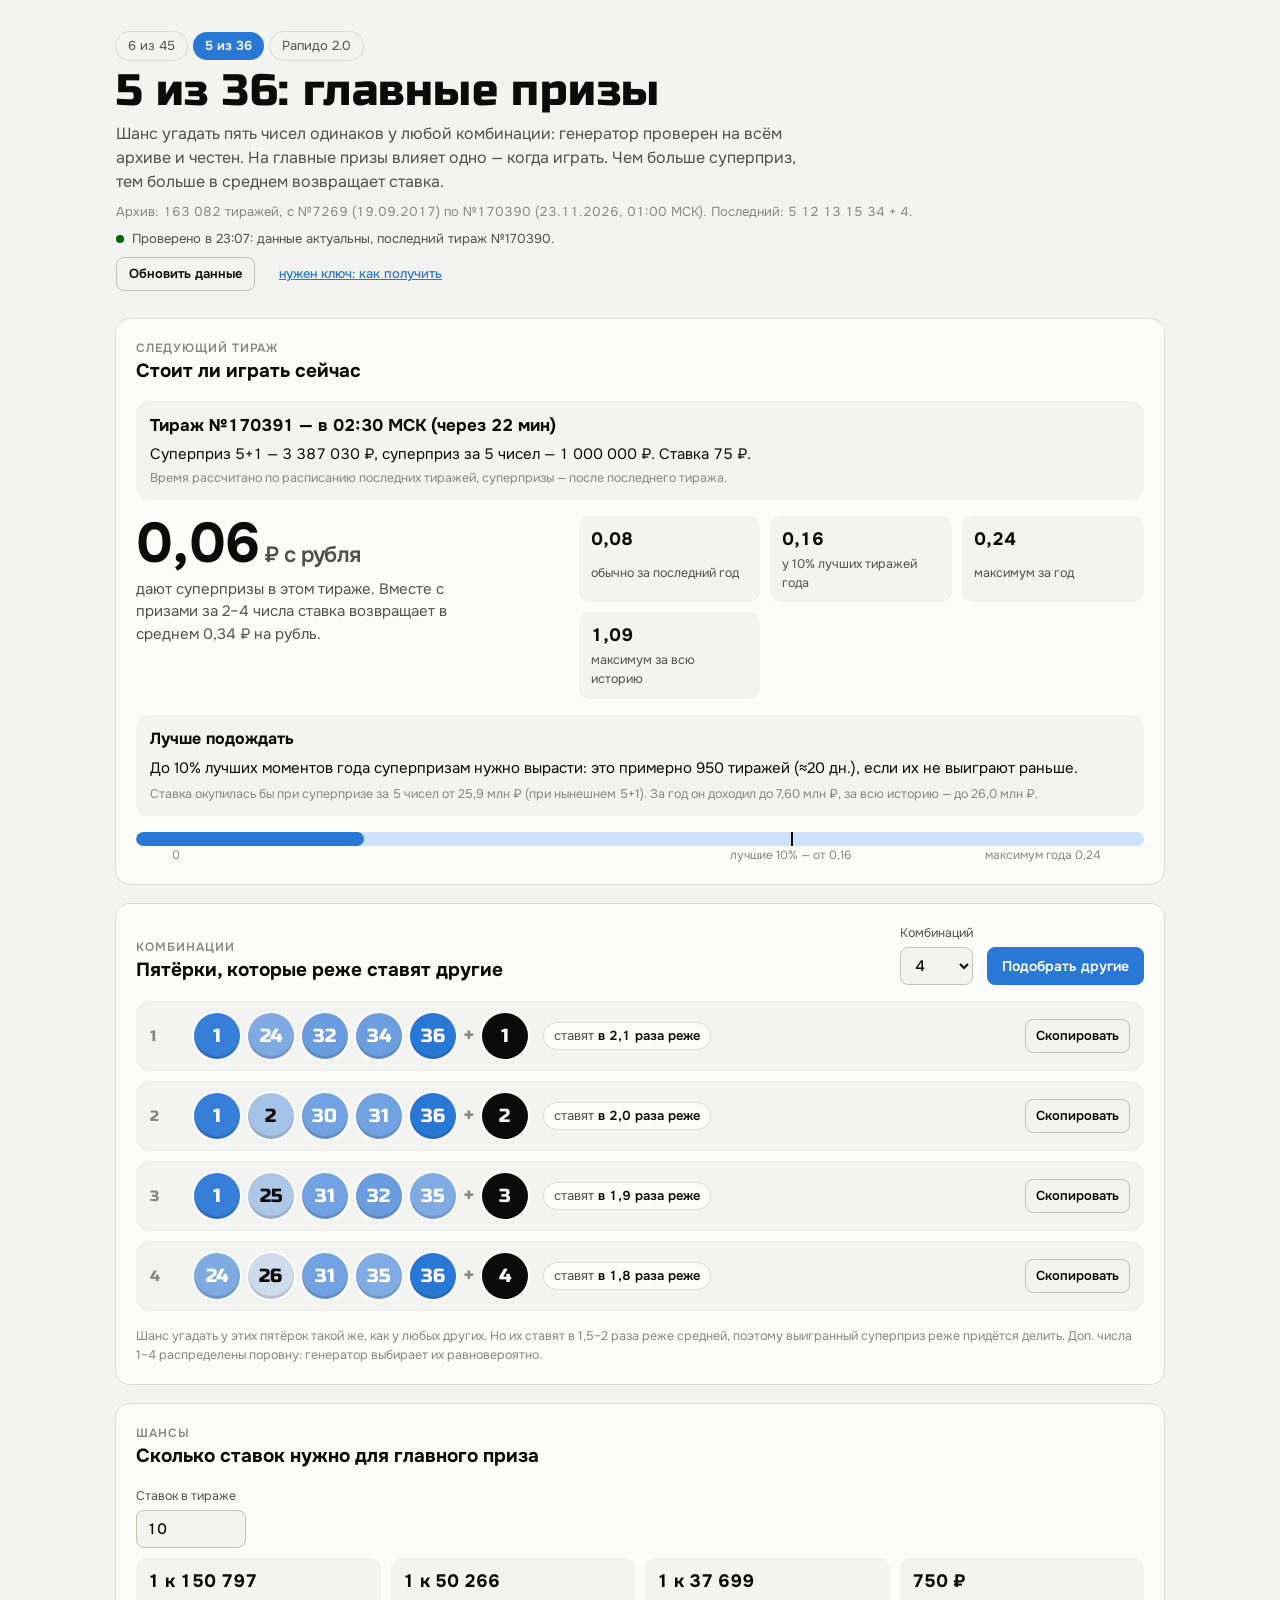
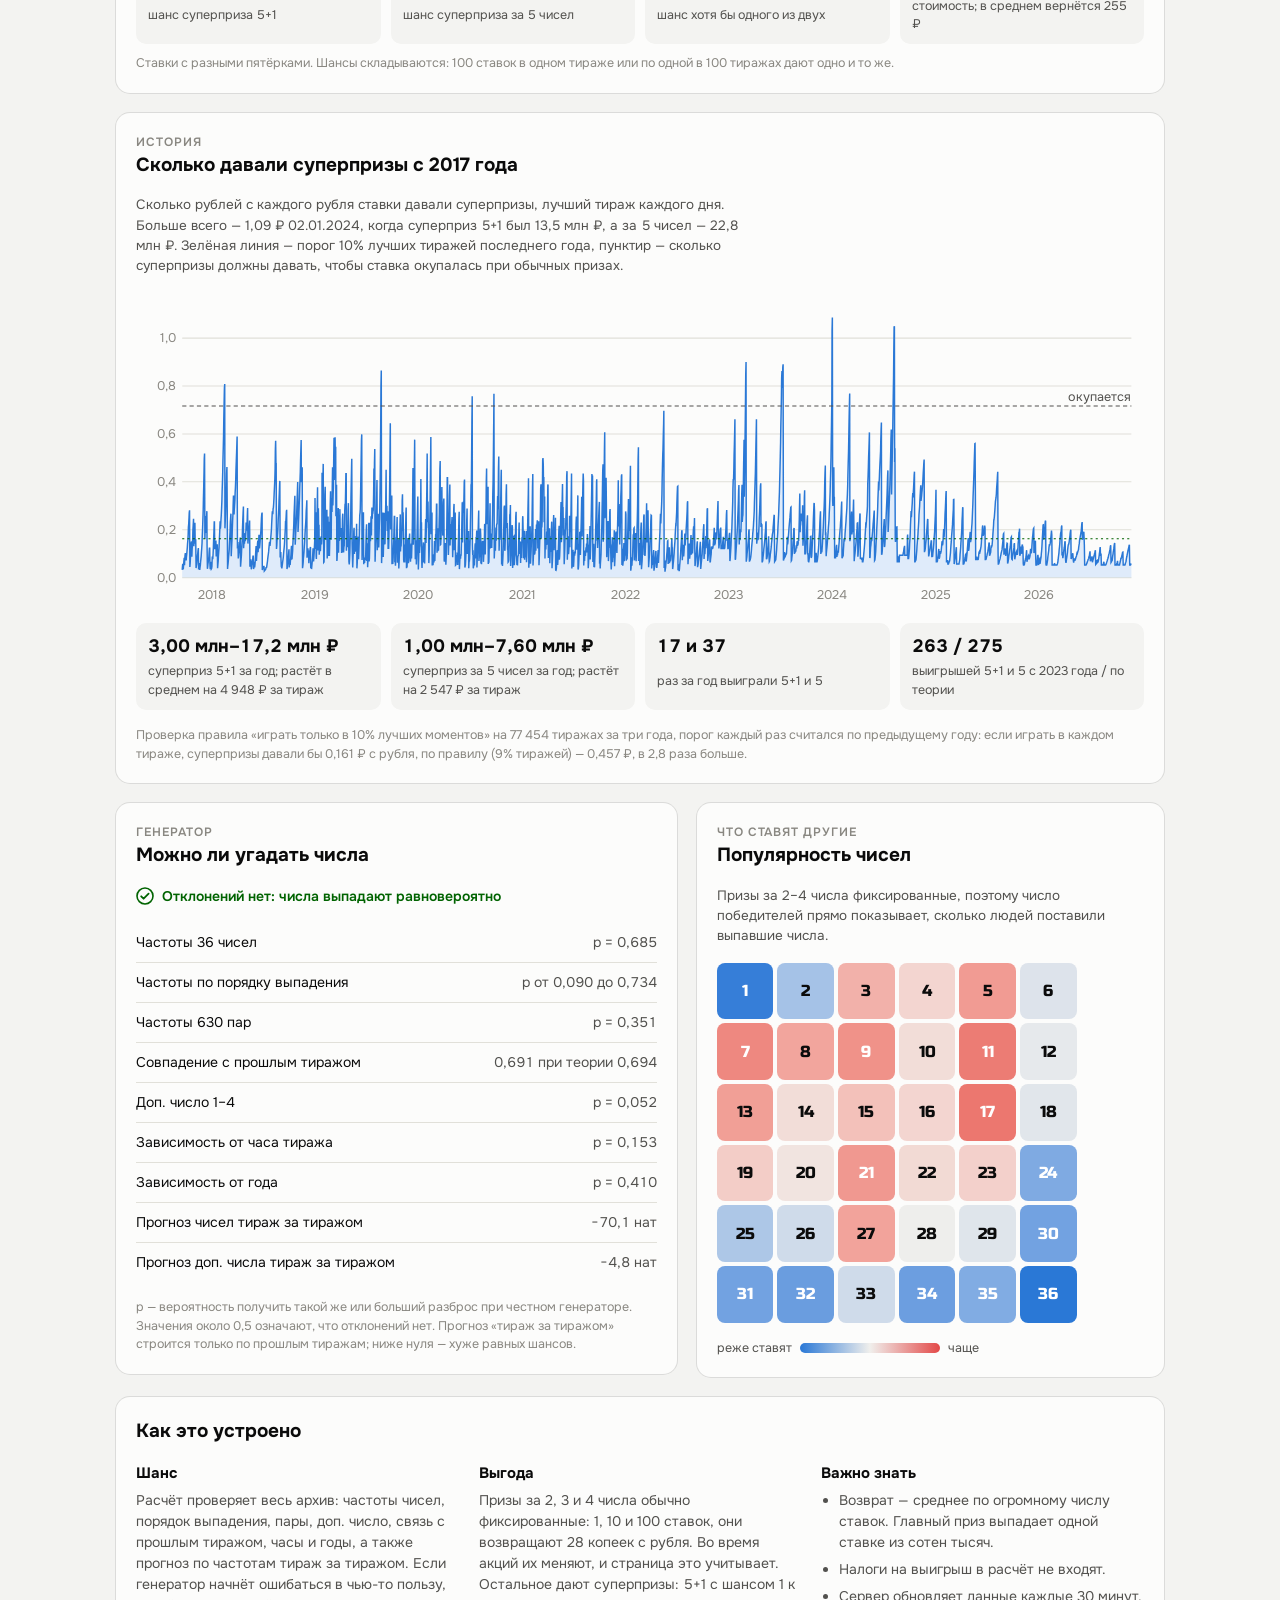
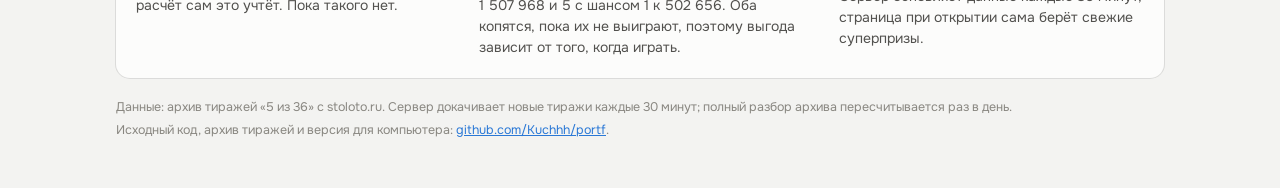
==== commit 0b8900a9: "Тиражи: 6 из 45 по №19513, 5 из 36 по №170390, Рапидо 2.0 по №189325" ====
--- a/5x36/index.html
+++ b/5x36/index.html
@@ -376,7 +376,7 @@
 <script>
 (() => {
   'use strict';
-  const INIT = {"first":{"n":7269,"date":"2017-09-19 12:00"},"randomness":{"draws":163021,"freq_p":0.6775,"min_count":22334,"max_count":22902,"expected":22641.8056,"pos_p":[0.7385934796280157,0.636489517823087,0.09650228984787426,0.6316252005852855,0.17028613089789987],"pairs_p":0.345,"overlap_mean":0.6908,"overlap_expected":0.6944,"overlap_z":-2.0498,"bonus_counts":[40819,41033,40879,40290],"bonus_p":0.0531,"bonus_repeat":0.2499,"bonus_repeat_z":-0.0686,"hour_p":0.151,"year_p":0.4058},"bias":{"passed":false,"main":-70.0464,"bonus":-4.7815,"p_main":[0.0,1.0,1.0,1.0,1.0,1.0,1.0,1.0,1.0,1.0,1.0,1.0,1.0,1.0,1.0,1.0,1.0,1.0,1.0,1.0,1.0,1.0,1.0,1.0,1.0,1.0,1.0,1.0,1.0,1.0,1.0,1.0,1.0,1.0,1.0,1.0,1.0],"p_bonus":[0.0,1.0,1.0,1.0,1.0]},"crowd":{"q":[1.0,0.8361,0.9289,1.0773,1.0317,1.1064,0.9822,1.1311,1.0932,1.1199,1.0227,1.1467,0.9905,1.1025,1.0225,1.0586,1.0328,1.1541,0.985,1.0413,1.014,1.1109,1.0265,1.0381,0.8955,0.9363,0.9688,1.0961,0.9981,0.9836,0.8838,0.8836,0.8769,0.9692,0.8781,0.8964,0.8286],"norm":1.0208050916096962,"beta3":[-0.0917,-0.0422,0.0401,0.0139,0.0539,-0.0134,0.0635,0.045,0.063,0.0101,0.0731,-0.0016,0.0584,0.0136,0.0312,0.0147,0.0706,-0.0026,0.0219,0.0091,0.0529,0.0098,0.0197,-0.0602,-0.0313,-0.0168,0.0504,-0.0027,-0.0108,-0.0676,-0.0672,-0.068,-0.0148,-0.0712,-0.0543,-0.0985],"beta2":[-0.0567,-0.0208,0.0224,0.011,0.0308,-0.0033,0.0387,0.0286,0.033,0.0079,0.0416,-0.0049,0.0261,0.0058,0.0169,0.0112,0.0469,-0.0077,0.0121,0.0033,0.0339,0.0103,0.0115,-0.0328,-0.0222,-0.0097,0.0271,0.0004,-0.004,-0.0366,-0.037,-0.0412,-0.0106,-0.0385,-0.0356,-0.0583]},"hist":{"year_draws":21499,"m_median":0.0802,"m_q90":0.1621,"m_max_year":0.2377,"m_max_ever":1.0857,"sp1_min":3000000,"sp1_max":17166021,"sp1_median":3600452,"sp1_max_ever":50176693,"sp2_min":1000000,"sp2_max":7601220,"sp2_median":1225395,"sp2_max_ever":26037700,"sp1_step":1215,"sp1_step_mean":4970.553,"sp2_step":660,"sp2_step_mean":2547.6198,"wins5_year":39,"wins51_year":17,"check_from":"2023-01-01","check_bets":103670966,"check_exp":274.9951,"check_obs":263},"timing":{"draws":77489,"every":0.1612,"chosen":0.4567,"share":0.0891,"above1":78},"series":[["2017-09-19",0.0326,3000000,312600,80],["2017-09-20",0.0483,3000000,943400,80],["2017-09-21",0.0579,3000000,1326660,80],["2017-09-22",0.04,3000000,606540,80],["2017-09-23",0.0388,3000000,560500,80],["2017-09-24",0.0519,3014620,1081420,80],["2017-09-25",0.068,3500600,1567400,80],["2017-09-26",0.0829,3951260,2018060,80],["2017-09-27",0.0517,4522300,571040,80],["2017-09-28",0.0734,5175700,1224440,80],["2017-09-29",0.0935,5783820,1832560,80],["2017-09-30",0.1021,5891380,2141940,80],["2017-10-01",0.08,6981400,888200,80],["2017-10-02",0.0843,7209240,987220,80],["2017-10-03",0.0721,3000000,1900620,80],["2017-10-04",0.0857,3000000,2446360,80],["2017-10-05",0.0968,3000000,2892440,80],["2017-10-06",0.1123,3000000,3514700,80],["2017-10-07",0.1271,3000000,4111520,80],["2017-10-08",0.1419,3000000,4706800,80],["2017-10-09",0.1563,3000000,5284100,80],["2017-10-10",0.1813,3244120,6209640,80],["2017-10-11",0.2103,4252680,7038540,80],["2017-10-12",0.2249,3000000,8043740,80],["2017-10-13",0.2514,3000000,9110460,80],["2017-10-14",0.27,3000000,9856120,80],["2017-10-15",0.2811,3000000,10305680,80],["2017-10-16",0.0446,3659560,572080,80],["2017-10-17",0.0606,4143960,1056480,80],["2017-10-18",0.0774,4648540,1561060,80],["2017-10-19",0.1001,5333260,2245780,80],["2017-10-20",0.1218,5989880,2902400,80],["2017-10-21",0.1451,6690700,3603220,80],["2017-10-22",0.1507,6783500,3800020,80],["2017-10-23",0.0872,7794220,906720,80],["2017-10-24",0.1135,8587320,1699820,80],["2017-10-25",0.1351,9238860,2351360,80],["2017-10-26",0.1636,10100580,3213080,80],["2017-10-27",0.1982,11144400,4256900,80],["2017-10-28",0.2211,11834940,4947440,80],["2017-10-29",0.246,12499640,5725240,80],["2017-10-30",0.1309,13406940,794200,80],["2017-10-31",0.1573,14202840,1590100,80],["2017-11-01",0.1883,15139180,2526440,80],["2017-11-02",0.2207,16115720,3502980,80],["2017-11-03",0.2293,16500840,3719280,80],["2017-11-04",0.1411,3000000,4673280,80],["2017-11-05",0.157,3000000,5311980,80],["2017-11-06",0.157,3000000,5311980,80],["2017-11-07",0.04,3000000,608900,80],["2017-11-08",0.0488,3000000,961560,80],["2017-11-09",0.0558,3000000,1244800,80],["2017-11-10",0.0657,3050380,1626500,80],["2017-11-11",0.0783,3428080,2004200,80],["2017-11-12",0.0956,3951380,2527500,80],["2017-11-13",0.1002,3000000,3028640,80],["2017-11-14",0.1151,3000000,3626660,80],["2017-11-15",0.1237,3000000,3975660,80],["2017-11-16",0.0339,3000000,364040,80],["2017-11-17",0.0428,3000000,721400,80],["2017-11-18",0.0504,3000000,1026980,80],["2017-11-19",0.0609,3000000,1448000,80],["2017-11-20",0.0317,3000000,274320,80],["2017-11-21",0.0434,3312680,640320,80],["2017-11-22",0.0518,3000000,1082560,80],["2017-11-23",0.0648,3000000,1604420,80],["2017-11-24",0.0773,3000000,2108880,80],["2017-11-25",0.0906,3000000,2642960,80],["2017-11-26",0.1061,3000000,3266240,80],["2017-11-27",0.1226,3182900,3868500,80],["2017-11-28",0.1445,3845080,4530680,80],["2017-11-29",0.1734,4714600,5400200,80],["2017-11-30",0.204,5638800,6324400,80],["2017-12-01",0.2427,6804920,7490520,80],["2017-12-02",0.2813,7968260,8653860,80],["2017-12-03",0.3262,9323540,10009140,80],["2017-12-04",0.3804,10957300,11642900,80],["2017-12-05",0.4431,12850480,13536080,80],["2017-12-06",0.496,14444920,15130520,80],["2017-12-07",0.5183,14746380,15927500,80],["2017-12-08",0.1623,16326840,1084940,80],["2017-12-09",0.1941,17284780,2042880,80],["2017-12-10",0.2258,18241600,2999700,80],["2017-12-11",0.257,19152160,3951540,80],["2017-12-12",0.187,20034640,841200,80],["2017-12-13",0.2161,20912440,1719000,80],["2017-12-14",0.2527,22015860,2822420,80],["2017-12-15",0.2774,22919440,3516640,80],["2017-12-16",0.1294,3000000,4202440,80],["2017-12-17",0.0369,3000000,485580,80],["2017-12-18",0.045,3000000,810340,80],["2017-12-19",0.056,3000000,1251200,80],["2017-12-20",0.0646,3000000,1598940,80],["2017-12-21",0.0761,3000000,2061180,80],["2017-12-22",0.0869,3000000,2495200,80],["2017-12-23",0.1035,3479180,3002740,80],["2017-12-24",0.1226,3984640,3603560,80],["2017-12-25",0.1226,3984640,3603560,80],["2017-12-26",0.0564,4758880,680760,80],["2017-12-27",0.0348,3000000,398980,80],["2017-12-28",0.043,3000000,730460,80],["2017-12-29",0.0567,3000000,1281440,80],["2017-12-30",0.066,3000000,1655780,80],["2017-12-31",0.0364,3000000,465700,80],["2018-01-01",0.0375,3000000,508140,80],["2018-01-02",0.0465,3000000,870100,80],["2018-01-03",0.0847,4012020,2069000,80],["2018-01-04",0.0847,4012020,2069000,80],["2018-01-05",0.0767,5455440,1264960,80],["2018-01-06",0.0978,6092960,1902480,80],["2018-01-07",0.1271,6976180,2785700,80],["2018-01-08",0.1573,7887400,3696920,80],["2018-01-09",0.1884,8825300,4634820,80],["2018-01-10",0.2322,9971720,6014860,80],["2018-01-11",0.2322,9971720,6014860,80],["2018-01-12",0.1185,11535500,918940,80],["2018-01-13",0.1412,12221920,1605360,80],["2018-01-14",0.1466,12293440,1798860,80],["2018-01-15",0.1465,13730520,1315100,80],["2018-01-16",0.1547,14109800,1515620,80],["2018-01-17",0.0881,3000000,2540960,80],["2018-01-18",0.1017,3000000,3087900,80],["2018-01-19",0.114,3000000,3583760,80],["2018-01-20",0.13,3000000,4228320,80],["2018-01-21",0.1388,3000000,4582000,80],["2018-01-22",0.0391,3345420,457800,80],["2018-01-23",0.0552,3830020,942400,80],["2018-01-24",0.0697,4268720,1381100,80],["2018-01-25",0.0899,4877200,1989580,80],["2018-01-26",0.1082,5428480,2540860,80],["2018-01-27",0.1271,5998880,3111260,80],["2018-01-28",0.1506,6708260,3820640,80],["2018-01-29",0.1775,7518380,4630760,80],["2018-01-30",0.2106,8518100,5630480,80],["2018-01-31",0.2352,9318020,6353880,80],["2018-02-01",0.2043,3000000,7216400,80],["2018-02-02",0.2223,3000000,7937400,80],["2018-02-03",0.2395,3000000,8631140,80],["2018-02-04",0.2601,3020340,9450740,80],["2018-02-05",0.2888,3886260,10316660,80],["2018-02-06",0.3207,4847880,11278280,80],["2018-02-07",0.3559,5911040,12341440,80],["2018-02-08",0.3962,7126340,13556740,80],["2018-02-09",0.4426,8525820,14956220,80],["2018-02-10",0.4889,9922000,16352400,80],["2018-02-11",0.5396,11452540,17882940,80],["2018-02-12",0.5954,13133640,19564040,80],["2018-02-13",0.6586,15041020,21471420,80],["2018-02-14",0.7281,17136840,23567240,80],["2018-02-15",0.7913,19043160,25473560,80],["2018-02-16",0.8087,19445700,26037700,80],["2018-02-17",0.2058,20913560,1306260,80],["2018-02-18",0.2352,21798120,2190820,80],["2018-02-19",0.27,22847280,3239980,80],["2018-02-20",0.3039,23870600,4263300,80],["2018-02-21",0.34,24960640,5353340,80],["2018-02-22",0.386,26346840,6739540,80],["2018-02-23",0.4357,27846000,8238700,80],["2018-02-24",0.462,28510940,9076140,80],["2018-02-25",0.2806,29976460,1293021,80],["2018-02-26",0.0361,3000000,450260,80],["2018-02-27",0.048,3000000,931140,80],["2018-02-28",0.0582,3000000,1338680,80],["2018-03-01",0.0738,3000000,1968720,80],["2018-03-02",0.0878,3000000,2530780,80],["2018-03-03",0.1008,3040262,3040260,80],["2018-03-04",0.1178,3553942,3553940,80],["2018-03-05",0.141,4252782,4252780,80],["2018-03-06",0.1664,5019882,5019880,80],["2018-03-07",0.1946,5867622,5867620,80],["2018-03-08",0.2266,6835462,6835460,80],["2018-03-09",0.2497,7529942,7529940,80],["2018-03-10",0.2671,7917902,8103180,80],["2018-03-11",0.0892,8767922,664740,80],["2018-03-12",0.1103,9403962,1300780,80],["2018-03-13",0.1391,10273882,2170700,80],["2018-03-14",0.1637,11013322,2910140,80],["2018-03-15",0.2002,12114662,4011480,80],["2018-03-16",0.2343,13144422,5041240,80],["2018-03-17",0.2628,14003102,5899920,80],["2018-03-18",0.2997,15116022,7012840,80],["2018-03-19",0.3401,16462682,8190580,80],["2018-03-20",0.3401,16462682,8190580,80],["2018-03-21",0.2634,3000000,9593160,80],["2018-03-22",0.285,3000000,10461960,80],["2018-03-23",0.3042,3000000,11232520,80],["2018-03-24",0.3251,3534760,11894260,80],["2018-03-25",0.3525,4361300,12720800,80],["2018-03-26",0.378,5129780,13489280,80],["2018-03-27",0.4125,6171220,14530720,80],["2018-03-28",0.448,7241980,15601480,80],["2018-03-29",0.4856,8376040,16735540,80],["2018-03-30",0.5228,9496440,17855940,80],["2018-03-31",0.5622,10684740,19044240,80],["2018-04-01",0.5887,11368020,19882740,80],["2018-04-02",0.1208,12284600,761360,80],["2018-04-03",0.1406,12883940,1360700,80],["2018-04-04",0.1491,13221160,1587300,80],["2018-04-05",0.0803,3000000,2230800,80],["2018-04-06",0.0905,3000000,2639100,80],["2018-04-07",0.1006,3000000,3046560,80],["2018-04-08",0.1115,3000000,3484460,80],["2018-04-09",0.1249,3000000,4022700,80],["2018-04-10",0.1379,3000000,4544660,80],["2018-04-11",0.1539,3368280,5066200,80],["2018-04-12",0.1675,3777160,5475080,80],["2018-04-13",0.0453,4173120,432000,80],["2018-04-14",0.0579,4550720,809600,80],["2018-04-15",0.0748,5061700,1320580,80],["2018-04-16",0.0934,5622940,1881820,80],["2018-04-17",0.1155,6287860,2546740,80],["2018-04-18",0.138,6967800,3226680,80],["2018-04-19",0.1611,7664420,3923300,80],["2018-04-20",0.2035,8943960,5202840,80],["2018-04-21",0.2381,9987060,6245940,80],["2018-04-22",0.2693,10928200,7187080,80],["2018-04-23",0.2969,11620920,8065320,80],["2018-04-24",0.1226,12551860,745420,80],["2018-04-25",0.1467,13278960,1472520,80],["2018-04-26",0.1607,13611320,1926860,80],["2018-04-27",0.141,14551440,818140,80],["2018-04-28",0.1651,15278300,1545000,80],["2018-04-29",0.1865,15836060,2220240,80],["2018-04-30",0.152,16548820,595280,80],["2018-05-01",0.1722,17158600,1205060,80],["2018-05-02",0.1963,17886760,1933220,80],["2018-05-03",0.2267,18733100,2872420,80],["2018-05-04",0.2267,18733100,2872420,80],["2018-05-05",0.196,20031460,1205500,80],["2018-05-06",0.227,20966980,2141020,80],["2018-05-07",0.2596,21949500,3123540,80],["2018-05-08",0.2901,23002940,3998860,80],["2018-05-09",0.142,3000000,4708420,80],["2018-05-10",0.155,3000000,5232760,80],["2018-05-11",0.169,3000000,5795280,80],["2018-05-12",0.1808,3000000,6269460,80],["2018-05-13",0.1948,3000000,6834380,80],["2018-05-14",0.2163,3391020,7568000,80],["2018-05-15",0.2379,3959380,8247520,80],["2018-05-16",0.0458,4432740,362200,80],["2018-05-17",0.0554,4723360,652820,80],["2018-05-18",0.07,5163900,1093360,80],["2018-05-19",0.0766,5423900,1270440,80],["2018-05-20",0.0639,3000000,1569920,80],["2018-05-21",0.0352,3000000,417220,80],["2018-05-22",0.0405,3000000,628780,80],["2018-05-23",0.0507,3000000,1039120,80],["2018-05-24",0.0583,3000000,1342840,80],["2018-05-25",0.0683,3000000,1747340,80],["2018-05-26",0.0787,3000000,2165120,80],["2018-05-27",0.0889,3000000,2576300,80],["2018-05-28",0.0889,3000000,2576300,80],["2018-05-29",0.0356,3000000,432200,80],["2018-05-30",0.042,3000000,688620,80],["2018-05-31",0.052,3231320,1012400,80],["2018-06-01",0.0664,3602840,1469440,80],["2018-06-02",0.0426,4050280,361920,80],["2018-06-03",0.0545,4408680,720320,80],["2018-06-04",0.0709,4903600,1215240,80],["2018-06-05",0.0894,5461480,1773120,80],["2018-06-06",0.113,6175180,2486820,80],["2018-06-07",0.1321,6693700,3079840,80],["2018-06-08",0.0694,7169440,401240,80],["2018-06-09",0.0853,7648780,880580,80],["2018-06-10",0.1006,8110620,1342420,80],["2018-06-11",0.1177,8625720,1857520,80],["2018-06-12",0.1404,9311760,2543560,80],["2018-06-13",0.1545,9696800,2982360,80],["2018-06-14",0.1055,10494000,743440,80],["2018-06-15",0.1264,11123740,1373180,80],["2018-06-16",0.1514,11879280,2128720,80],["2018-06-17",0.1764,12729340,2848980,80],["2018-06-18",0.1764,12729340,2848980,80],["2018-06-19",0.1213,3000000,3879760,80],["2018-06-20",0.1341,3000000,4391560,80],["2018-06-21",0.1495,3000000,5010520,80],["2018-06-22",0.1658,3000000,5668480,80],["2018-06-23",0.1816,3243700,6222480,80],["2018-06-24",0.2,3798060,6776840,80],["2018-06-25",0.2206,4417780,7396560,80],["2018-06-26",0.2504,5316680,8295460,80],["2018-06-27",0.2664,5879200,8754480,80],["2018-06-28",0.2714,3000000,9912320,80],["2018-06-29",0.0314,3000000,262960,80],["2018-06-30",0.0387,3000000,554580,80],["2018-07-01",0.0409,3000000,645767,80],["2018-07-02",0.0428,3000000,720292,80],["2018-07-03",0.0443,3000000,782351,80],["2018-07-04",0.0467,3000000,877446,80],["2018-07-05",0.0467,3000000,877446,80],["2018-07-06",0.0274,3000000,101937,80],["2018-07-07",0.0289,3000000,163339,80],["2018-07-08",0.0303,3000000,217449,80],["2018-07-09",0.0318,3000000,276811,80],["2018-07-10",0.0334,3000000,342883,80],["2018-07-11",0.0354,3026707,412732,80],["2018-07-12",0.0415,3539712,487148,80],["2018-07-13",0.0415,3539712,487148,80],["2018-07-14",0.0425,4675192,150379,80],["2018-07-15",0.0493,5259196,230016,80],["2018-07-16",0.0583,6032399,335452,80],["2018-07-17",0.0679,6854143,447508,80],["2018-07-18",0.0768,7614850,551241,80],["2018-07-19",0.0872,8500728,672043,80],["2018-07-20",0.0975,9386677,792854,80],["2018-07-21",0.1075,10237954,908937,80],["2018-07-22",0.1187,11201413,1040318,80],["2018-07-23",0.1328,12407471,1204780,80],["2018-07-24",0.1462,13551260,1360752,80],["2018-07-25",0.1486,13681676,1416058,80],["2018-07-26",0.1319,15342024,188889,80],["2018-07-27",0.1441,16384859,331094,80],["2018-07-28",0.1567,17466098,478536,80],["2018-07-29",0.1689,18513157,621316,80],["2018-07-30",0.185,19889829,809044,80],["2018-07-31",0.2028,21417826,1017408,80],["2018-08-01",0.2235,23184584,1258329,80],["2018-08-02",0.2494,25403909,1560964,80],["2018-08-03",0.2738,27393554,1880928,80],["2018-08-04",0.2738,27393554,1880928,80],["2018-08-05",0.2643,30686021,400324,80],["2018-08-06",0.2888,32750642,696888,80],["2018-08-07",0.2906,34419826,212592,80],["2018-08-08",0.3084,35941099,420038,80],["2018-08-09",0.3323,37991006,699571,80],["2018-08-10",0.354,39851150,953227,80],["2018-08-11",0.3801,42078114,1256904,80],["2018-08-12",0.4071,44396773,1573084,80],["2018-08-13",0.4571,45802885,3114172,80],["2018-08-14",0.5305,47413429,5529988,80],["2018-08-15",0.5719,48084021,6969461,80],["2018-08-16",0.4758,50176693,2406744,80],["2018-08-17",0.4758,50176693,2406744,80],["2018-08-18",0.1193,3000000,3798480,80],["2018-08-19",0.1339,3000000,4383552,80],["2018-08-20",0.1516,3000000,5097552,80],["2018-08-21",0.1692,3000000,5805336,80],["2018-08-22",0.1876,3000000,6544488,80],["2018-08-23",0.2106,3144160,7421664,80],["2018-08-24",0.2374,3731344,8302440,80],["2018-08-25",0.2641,4316080,9179544,80],["2018-08-26",0.2912,4912064,10073520,80],["2018-08-27",0.3207,5559408,11044536,80],["2018-08-28",0.3555,6322752,12189552,80],["2018-08-29",0.3926,7136640,13410384,80],["2018-08-30",0.4036,7280192,13801488,80],["2018-08-31",0.0843,7901168,755688,80],["2018-09-01",0.0989,8221360,1235976,80],["2018-09-02",0.1072,8347568,1527192,80],["2018-09-03",0.0751,8580448,159816,80],["2018-09-04",0.0461,3000000,853896,80],["2018-09-05",0.0461,3000000,853896,80],["2018-09-06",0.038,3000000,527064,80],["2018-09-07",0.0486,3000000,952488,80],["2018-09-08",0.0578,3000000,1322520,80],["2018-09-09",0.0662,3000000,1662528,80],["2018-09-10",0.0749,3000000,2012328,80],["2018-09-11",0.0865,3000000,2479992,80],["2018-09-12",0.0977,3000000,2928168,80],["2018-09-13",0.1121,3000000,3508728,80],["2018-09-14",0.124,3051360,3970560,80],["2018-09-15",0.1406,3414528,4515312,80],["2018-09-16",0.1571,3775856,5057304,80],["2018-09-17",0.1785,4245424,5761656,80],["2018-09-18",0.205,4826880,6633840,80],["2018-09-19",0.2332,5548512,7528800,80],["2018-09-20",0.2332,5548512,7528800,80],["2018-09-21",0.2566,3000000,9316896,80],["2018-09-22",0.2756,3000000,10081200,80],["2018-09-23",0.283,3000000,10380720,80],["2018-09-24",0.0356,3000000,429672,80],["2018-09-25",0.044,3000000,769224,80],["2018-09-26",0.0532,3000000,1138872,80],["2018-09-27",0.0622,3000000,1502424,80],["2018-09-28",0.0725,3042704,1899624,80],["2018-09-29",0.0869,3358816,2373792,80],["2018-09-30",0.1035,3723856,2921352,80],["2018-10-01",0.1182,4003792,3419712,80],["2018-10-02",0.0423,4246512,285624,80],["2018-10-03",0.0556,4537616,722280,80],["2018-10-04",0.0688,4780960,1171056,80],["2018-10-05",0.0531,5121168,426552,80],["2018-10-06",0.0658,5401296,846744,80],["2018-10-07",0.0791,5691520,1282080,80],["2018-10-08",0.0978,6103280,1899720,80],["2018-10-09",0.1175,6534336,2546304,80],["2018-10-10",0.1324,6799120,3056160,80],["2018-10-11",0.0781,7287584,710928,80],["2018-10-12",0.0786,7735488,580944,80],["2018-10-13",0.0969,8137536,1184016,80],["2018-10-14",0.1129,8488832,1710960,80],["2018-10-15",0.1385,9050368,2553264,80],["2018-10-16",0.1656,9644608,3444624,80],["2018-10-17",0.1955,10300496,4428456,80],["2018-10-18",0.2263,10976032,5441760,80],["2018-10-19",0.2581,11673344,6487728,80],["2018-10-20",0.2901,12374928,7540104,80],["2018-10-21",0.3231,13099104,8626368,80],["2018-10-22",0.3417,13506704,9237768,80],["2018-10-23",0.1377,13961824,883320,80],["2018-10-24",0.1591,14432176,1588848,80],["2018-10-25",0.1853,15004944,2448000,80],["2018-10-26",0.2073,15488864,3173880,80],["2018-10-27",0.2344,16081776,4063248,80],["2018-10-28",0.2608,16661664,4933080,80],["2018-10-29",0.2929,17365264,5988480,80],["2018-10-30",0.3317,18218080,7267704,80],["2018-10-31",0.3721,19102560,8594424,80],["2018-11-01",0.3995,19594992,9535176,80],["2018-11-02",0.1908,20326672,895416,80],["2018-11-03",0.2147,20851248,1682280,80],["2018-11-04",0.2369,21338048,2412480,80],["2018-11-05",0.2665,21987872,3387216,80],["2018-11-06",0.2997,22716592,4480296,80],["2018-11-07",0.3359,23509168,5669160,80],["2018-11-08",0.3714,24288896,6838752,80],["2018-11-09",0.4069,25068576,8008272,80],["2018-11-10",0.4452,25906592,9265296,80],["2018-11-11",0.4869,26821632,10637856,80],["2018-11-12",0.5313,27795824,12099144,80],["2018-11-13",0.5745,28907296,13466952,80],["2018-11-14",0.3979,3000000,15002448,80],["2018-11-15",0.4273,3000000,16183296,80],["2018-11-16",0.4512,3000000,17142288,80],["2018-11-17",0.4603,3000000,17511504,80],["2018-11-18",0.0392,3000000,577200,80],["2018-11-19",0.0491,3119360,933888,80],["2018-11-20",0.0627,3418384,1382424,80],["2018-11-21",0.0787,3769120,1908528,80],["2018-11-22",0.0923,4067952,2356776,80],["2018-11-23",0.1078,4406320,2864328,80],["2018-11-24",0.1229,4739296,3363792,80],["2018-11-25",0.1429,5176800,4020048,80],["2018-11-26",0.1652,5666480,4754568,80],["2018-11-27",0.1851,6103904,5410704,80],["2018-11-28",0.2066,6573616,6115272,80],["2018-11-29",0.2261,7002672,6758856,80],["2018-11-30",0.2504,7534800,7557048,80],["2018-12-01",0.2778,8136560,8459688,80],["2018-12-02",0.2969,8554256,9086232,80],["2018-12-03",0.3228,9004096,9978792,80],["2018-12-04",0.083,9396048,206952,80],["2018-12-05",0.0975,9712768,682032,80],["2018-12-06",0.1125,10041728,1175472,80],["2018-12-07",0.1228,10229824,1528848,80],["2018-12-08",0.1067,10750128,709224,80],["2018-12-09",0.1133,10953696,904896,80],["2018-12-10",0.0598,3000000,1403448,80],["2018-12-11",0.0722,3000000,1905168,80],["2018-12-12",0.0828,3000000,2330520,80],["2018-12-13",0.0951,3000000,2825184,80],["2018-12-14",0.1097,3000000,3409800,80],["2018-12-15",0.1233,3000000,3958200,80],["2018-12-16",0.128,3000000,4148400,80],["2018-12-17",0.0384,3000000,544680,80],["2018-12-18",0.0484,3000000,945360,80],["2018-12-19",0.0572,3000000,1299864,80],["2018-12-20",0.0355,3113544,388728,80],["2018-12-21",0.0504,3441016,879936,80],["2018-12-22",0.064,3738808,1326624,80],["2018-12-23",0.0791,4069560,1822752,80],["2018-12-24",0.0953,4425976,2357376,80],["2018-12-25",0.1194,4883000,3174072,80],["2018-12-26",0.1194,4883000,3174072,80],["2018-12-27",0.0681,5561032,885888,80],["2018-12-28",0.085,5931560,1441680,80],["2018-12-29",0.1042,6352296,2072784,80],["2018-12-30",0.1277,6866872,2844648,80],["2018-12-31",0.1549,7464728,3741432,80],["2019-01-01",0.3321,7708592,4107228,40],["2019-01-02",0.1192,1307552,1961328,40],["2019-01-03",0.1976,2166776,3250164,40],["2019-01-04",0.2729,2852832,4535232,40],["2019-01-05",0.0897,3279688,710472,40],["2019-01-06",0.0778,1000000,1231512,40],["2019-01-07",0.1413,1549184,2323776,40],["2019-01-08",0.2203,2415856,3623784,40],["2019-01-09",0.2999,3289296,4933944,40],["2019-01-10",0.3775,3940704,6276732,40],["2019-01-11",0.1135,4980056,621048,40],["2019-01-12",0.1889,5807736,1862568,40],["2019-01-13",0.2895,6911168,3517716,40],["2019-01-14",0.1862,7819544,4880280,80],["2019-01-15",0.2209,8497400,6051408,80],["2019-01-16",0.0958,9138712,807624,80],["2019-01-17",0.1196,9659864,1589352,80],["2019-01-18",0.1448,10211848,2417328,80],["2019-01-19",0.1618,10514392,3001944,80],["2019-01-20",0.1107,11101576,749976,80],["2019-01-21",0.1362,11662312,1591080,80],["2019-01-22",0.1669,12333816,2598336,80],["2019-01-23",0.172,12393528,2784408,80],["2019-01-24",0.1383,13226888,1153536,80],["2019-01-25",0.1631,13771000,1969704,80],["2019-01-26",0.4375,14821584,3855660,40],["2019-01-27",0.2942,15688912,686616,40],["2019-01-28",0.3666,16482832,1877496,40],["2019-01-29",0.4124,16890656,2662056,40],["2019-01-30",0.4749,19411784,3078840,40],["2019-01-31",0.2141,1000000,3971184,40],["2019-02-01",0.0637,1000000,946992,40],["2019-02-02",0.0652,1429480,834912,40],["2019-02-03",0.1371,2217496,2016936,40],["2019-02-04",0.2193,3118752,3368820,40],["2019-02-05",0.3423,4468392,5393280,40],["2019-02-06",0.3788,4638384,6070488,40],["2019-02-07",0.2003,6079800,2001372,40],["2019-02-08",0.1606,6803160,960984,40],["2019-02-09",0.1599,7723344,640440,40],["2019-02-10",0.1892,7879368,1177032,40],["2019-02-11",0.248,9332152,1876620,40],["2019-02-12",0.2831,9716024,2452428,40],["2019-02-13",0.0803,1000000,1281528,40],["2019-02-14",0.1318,1445816,2168724,40],["2019-02-15",0.2093,2295144,3442716,40],["2019-02-16",0.2552,2626488,4256160,40],["2019-02-17",0.0897,3356280,685704,40],["2019-02-18",0.1133,1000000,1945056,40],["2019-02-19",0.1686,1424768,2915412,40],["2019-02-20",0.2334,2056336,4006428,40],["2019-02-21",0.0905,2753704,902388,40],["2019-02-22",0.1502,3407576,1883196,40],["2019-02-23",0.2295,4278040,3188892,40],["2019-02-24",0.3053,5109288,4435764,40],["2019-02-25",0.3603,5359752,5456928,40],["2019-02-26",0.1893,6721888,1565376,40],["2019-02-27",0.158,7733864,598140,40],["2019-02-28",0.2681,8942216,2410668,40],["2019-03-01",0.3309,9434552,3507852,40],["2019-03-02",0.2738,10917336,1865496,40],["2019-03-03",0.3749,12026448,3529164,40],["2019-03-04",0.4606,12712568,5024340,40],["2019-03-05",0.3017,13963808,1410864,40],["2019-03-06",0.3367,14139584,2055672,40],["2019-03-07",0.3824,15970912,2365848,40],["2019-03-08",0.4957,17213320,4229460,40],["2019-03-09",0.5836,17962224,5746656,40],["2019-03-10",0.4074,19379000,1731324,40],["2019-03-11",0.4373,19551720,2275776,40],["2019-03-12",0.4835,21455352,2570076,40],["2019-03-13",0.5857,22382856,4315548,40],["2019-03-14",0.4858,23834368,1823052,40],["2019-03-15",0.5463,24734648,2738256,40],["2019-03-16",0.256,1076504,4788228,40],["2019-03-17",0.3251,1833936,5924376,40],["2019-03-18",0.3881,2369352,7013628,40],["2019-03-19",0.0696,2967496,410352,40],["2019-03-20",0.0767,3443648,393984,40],["2019-03-21",0.1136,1000000,1950108,40],["2019-03-22",0.167,1511016,2854596,40],["2019-03-23",0.2281,2180800,3859272,40],["2019-03-24",0.2901,2718264,4926012,40],["2019-03-25",0.1035,3500888,913392,40],["2019-03-26",0.1559,4075888,1775892,40],["2019-03-27",0.1826,4221112,2264244,40],["2019-03-28",0.1529,5277680,1314336,40],["2019-03-29",0.2235,6051936,2475720,40],["2019-03-30",0.2858,6542768,3565656,40],["2019-03-31",0.1692,7401192,933948,40],["2019-04-01",0.1933,7502032,1385340,40],["2019-04-02",0.2043,8739200,1194192,40],["2019-04-03",0.2043,8739200,1194192,40],["2019-04-04",0.2009,9957000,721068,40],["2019-04-05",0.1025,1000000,1727052,40],["2019-04-06",0.1408,1055400,2478924,40],["2019-04-07",0.1834,1522328,3179316,40],["2019-04-08",0.242,2165360,4143864,40],["2019-04-09",0.2669,2288408,4603980,40],["2019-04-10",0.1047,3171416,1048968,40],["2019-04-11",0.1446,3547280,1724268,40],["2019-04-12",0.1053,4118344,745092,40],["2019-04-13",0.1292,4303016,1162908,40],["2019-04-14",0.1324,5049408,978780,40],["2019-04-15",0.2033,5827104,2145324,40],["2019-04-16",0.2771,6636576,3359532,40],["2019-04-17",0.3084,7123664,3826992,40],["2019-04-18",0.2874,1000000,5445732,40],["2019-04-19",0.3556,1668896,6593508,40],["2019-04-20",0.4332,2403864,7909008,40],["2019-04-21",0.4332,2403864,7909008,40],["2019-04-22",0.1124,3315664,1154652,40],["2019-04-23",0.1605,3843312,1946124,40],["2019-04-24",0.179,3946112,2283660,40],["2019-04-25",0.1266,4717040,973056,40],["2019-04-26",0.1696,5188704,1680552,40],["2019-04-27",0.2314,5866352,2697024,40],["2019-04-28",0.2826,6428416,3540120,40],["2019-04-29",0.311,6534720,4075368,40],["2019-04-30",0.1334,7314672,243984,40],["2019-05-01",0.0664,1000000,1002408,40],["2019-05-02",0.0554,1000000,780048,40],["2019-05-03",0.0764,1090368,1173084,40],["2019-05-04",0.1079,1435968,1691484,40],["2019-05-05",0.1533,1933568,2437884,40],["2019-05-06",0.2038,2487664,3269028,40],["2019-05-07",0.2605,3109488,4201764,40],["2019-05-08",0.3319,3891800,5375232,40],["2019-05-09",0.3975,4611464,6454728,40],["2019-05-10",0.4641,5342336,7551036,40],["2019-05-11",0.4961,5525112,8132376,40],["2019-05-12",0.1429,6325232,764316,40],["2019-05-13",0.0893,1000000,1461708,40],["2019-05-14",0.0424,1000000,519168,40],["2019-05-15",0.07,1077776,1047960,40],["2019-05-16",0.1032,1441832,1594044,40],["2019-05-17",0.1454,1904648,2288268,40],["2019-05-18",0.1897,2390584,3017172,40],["2019-05-19",0.2083,2475848,3362508,40],["2019-05-20",0.098,3219128,897480,40],["2019-05-21",0.1438,3721560,1651128,40],["2019-05-22",0.1739,3975688,2171868,40],["2019-05-23",0.108,4513216,666744,40],["2019-05-24",0.1221,4586488,926700,40],["2019-05-25",0.1308,5208712,894012,40],["2019-05-26",0.127,5714560,648048,40],["2019-05-27",0.1706,6193072,1365816,40],["2019-05-28",0.2249,6788072,2258316,40],["2019-05-29",0.0384,1000000,438396,40],["2019-05-30",0.0598,1000000,869316,40],["2019-05-31",0.0834,1000000,1342848,40],["2019-06-01",0.1111,1218288,1827432,40],["2019-06-02",0.1578,1730664,2595996,40],["2019-06-03",0.1708,1791568,2836848,40],["2019-06-04",0.0769,2391136,749856,40],["2019-06-05",0.1155,2813944,1384068,40],["2019-06-06",0.1564,3263064,2057748,40],["2019-06-07",0.208,3828960,2906592,40],["2019-06-08",0.2606,4405632,3771600,40],["2019-06-09",0.2718,4677240,3904908,40],["2019-06-10",0.2877,1000000,5451060,40],["2019-06-11",0.3539,1602224,6582348,40],["2019-06-12",0.4316,2453584,7859388,40],["2019-06-13",0.4829,1000000,9375972,40],["2019-06-14",0.5727,1474968,11022984,40],["2019-06-15",0.5982,1631808,11484048,40],["2019-06-16",0.0732,2260608,717396,40],["2019-06-17",0.1045,2603968,1232436,40],["2019-06-18",0.142,3015320,1849464,40],["2019-06-19",0.1822,3456656,2511468,40],["2019-06-20",0.2184,1000000,4057044,40],["2019-06-21",0.2729,1061928,5132304,40],["2019-06-22",0.0563,1613568,593244,40],["2019-06-23",0.0747,1727024,926724,40],["2019-06-24",0.0844,2357416,911412,40],["2019-06-25",0.061,2744760,312072,40],["2019-06-26",0.0788,1000000,1250112,40],["2019-06-27",0.0788,1000000,1250112,40],["2019-06-28",0.0726,1231288,1048716,40],["2019-06-29",0.0986,1000000,1649268,40],["2019-06-30",0.1417,1000000,2515356,40],["2019-07-01",0.1978,1445448,3495300,40],["2019-07-02",0.2224,1567688,3948324,40],["2019-07-03",0.0695,2320800,624204,40],["2019-07-04",0.1175,2847400,1414104,40],["2019-07-05",0.1437,3024648,1881180,40],["2019-07-06",0.0429,1000000,530160,40],["2019-07-07",0.0725,1000000,1124328,40],["2019-07-08",0.1077,1181560,1772340,40],["2019-07-09",0.162,1776896,2665344,40],["2019-07-10",0.2294,2399440,3812532,40],["2019-07-11",0.0672,2978752,358584,40],["2019-07-12",0.0801,3033720,599784,40],["2019-07-13",0.1172,3853920,1071552,40],["2019-07-14",0.1817,4561168,2132424,40],["2019-07-15",0.2285,4945720,2944824,40],["2019-07-16",0.1522,5843632,1111296,40],["2019-07-17",0.2163,6547048,2166420,40],["2019-07-18",0.256,6850240,2864592,40],["2019-07-19",0.1755,7828272,920016,40],["2019-07-20",0.2356,8486584,1907484,40],["2019-07-21",0.2926,8863032,2929464,40],["2019-07-22",0.2461,10039008,1600860,40],["2019-07-23",0.2686,11166704,1677744,40],["2019-07-24",0.2686,11166704,1677744,40],["2019-07-25",0.2798,12185864,1562796,40],["2019-07-26",0.2816,13082232,1301280,40],["2019-07-27",0.3491,14680280,2125884,40],["2019-07-28",0.4555,15559384,3971172,40],["2019-07-29",0.3505,16861760,1426932,40],["2019-07-30",0.477,18248608,3507204,40],["2019-07-31",0.5367,18903752,4489920,40],["2019-08-01",0.0657,1000000,987336,40],["2019-08-02",0.0979,1073176,1609764,40],["2019-08-03",0.1404,1610288,2286264,40],["2019-08-04",0.1686,1000000,3056172,40],["2019-08-05",0.2087,1000000,3863676,40],["2019-08-06",0.2753,1701480,4967652,40],["2019-08-07",0.3548,2573984,6276408,40],["2019-08-08",0.4073,3026416,7180476,40],["2019-08-09",0.114,3849224,1008792,40],["2019-08-10",0.1695,4458360,1922496,40],["2019-08-11",0.2271,5090072,2870064,40],["2019-08-12",0.2669,5360920,3580332,40],["2019-08-13",0.1735,6544528,1306176,40],["2019-08-14",0.1254,1000000,2187912,40],["2019-08-15",0.1631,1000000,2945808,40],["2019-08-16",0.2117,1519448,3750588,40],["2019-08-17",0.2479,1000000,4650864,40],["2019-08-18",0.2984,1046072,5651340,40],["2019-08-19",0.3881,2029704,7126788,40],["2019-08-20",0.5102,3368552,9135060,40],["2019-08-21",0.6534,4939336,11491236,40],["2019-08-22",0.7984,6529136,13875936,40],["2019-08-23",0.8649,7258952,14970660,40],["2019-08-24",0.0603,1000000,879552,40],["2019-08-25",0.0892,1000000,1459824,40],["2019-08-26",0.1266,1388712,2083068,40],["2019-08-27",0.1758,1928128,2892192,40],["2019-08-28",0.2377,2606792,3910188,40],["2019-08-29",0.2719,2757648,4547040,40],["2019-08-30",0.0861,3337792,619536,40],["2019-08-31",0.1237,4174888,1095756,40],["2019-09-01",0.1774,4763648,1978896,40],["2019-09-02",0.2424,5476928,3048816,40],["2019-09-03",0.2708,5628384,3568644,40],["2019-09-04",0.1488,6563544,803700,40],["2019-09-05",0.1385,6933632,472656,40],["2019-09-06",0.1843,7893440,1074768,40],["2019-09-07",0.2462,8571656,2092092,40],["2019-09-08",0.3291,9481360,3456648,40],["2019-09-09",0.4501,10536424,5538480,40],["2019-09-10",0.2364,11351184,969036,40],["2019-09-11",0.2806,12499368,1476144,40],["2019-09-12",0.3003,12959736,1718532,40],["2019-09-13",0.1945,1000000,3576756,40],["2019-09-14",0.274,1461672,5021904,40],["2019-09-15",0.274,1461672,5021904,40],["2019-09-16",0.1195,2619144,1529316,40],["2019-09-17",0.1581,2943472,2197032,40],["2019-09-18",0.1191,3813608,1123980,40],["2019-09-19",0.1739,4414056,2024652,40],["2019-09-20",0.2389,5127248,3094440,40],["2019-09-21",0.3281,6105408,4561680,40],["2019-09-22",0.4295,7216984,6229044,40],["2019-09-23",0.5648,8701648,8456040,40],["2019-09-24",0.6439,9304392,9844188,40],["2019-09-25",0.2013,10209416,643800,40],["2019-09-26",0.2774,11502536,1744164,40],["2019-09-27",0.329,11894880,2649984,40],["2019-09-28",0.3134,13342112,1853544,40],["2019-09-29",0.3428,13664536,2337180,40],["2019-09-30",0.0556,1000000,783732,40],["2019-10-01",0.089,1000000,1455576,40],["2019-10-02",0.1017,1044064,1695828,40],["2019-10-03",0.0574,1000000,820452,40],["2019-10-04",0.0854,1000000,1382868,40],["2019-10-05",0.1278,1352736,2119560,40],["2019-10-06",0.1559,1000000,2801916,40],["2019-10-07",0.1976,1000000,3640212,40],["2019-10-08",0.2551,1000000,4796616,40],["2019-10-09",0.2551,1000000,4796616,40],["2019-10-10",0.0638,1118616,909828,40],["2019-10-11",0.0789,1185944,1190688,40],["2019-10-12",0.0493,1734184,412620,40],["2019-10-13",0.0681,2048136,686148,40],["2019-10-14",0.1134,2545296,1431888,40],["2019-10-15",0.1668,3195064,2289384,40],["2019-10-16",0.1674,1000000,3033264,40],["2019-10-17",0.2077,1000000,3841728,40],["2019-10-18",0.2535,1348408,4647192,40],["2019-10-19",0.0622,1904112,615516,40],["2019-10-20",0.0975,2291408,1196460,40],["2019-10-21",0.1447,2681024,2015976,40],["2019-10-22",0.1333,3783976,1419336,40],["2019-10-23",0.1605,4082488,1867104,40],["2019-10-24",0.0375,1000000,421428,40],["2019-10-25",0.0664,1000000,1001208,40],["2019-10-26",0.1063,1395752,1672200,40],["2019-10-27",0.1596,1980448,2549244,40],["2019-10-28",0.2216,2660280,3568992,40],["2019-10-29",0.2641,3029272,4301208,40],["2019-10-30",0.1098,3780488,948096,40],["2019-10-31",0.1362,4012880,1401672,40],["2019-11-01",0.1301,4767224,1026528,40],["2019-11-02",0.155,4876680,1490376,40],["2019-11-03",0.1697,6014096,1406460,40],["2019-11-04",0.2341,6720560,2466156,40],["2019-11-05",0.3207,7670104,3890472,40],["2019-11-06",0.3478,7835896,4381644,40],["2019-11-07",0.1952,9116976,886428,40],["2019-11-08",0.2732,9858216,2206128,40],["2019-11-09",0.2203,10707480,860748,40],["2019-11-10",0.0742,1000000,1158492,40],["2019-11-11",0.0634,1000000,941736,40],["2019-11-12",0.0966,1110144,1572780,40],["2019-11-13",0.1377,1474936,2277456,40],["2019-11-14",0.0628,1980952,601536,40],["2019-11-15",0.1045,2439176,1288872,40],["2019-11-16",0.1493,2930392,2025696,40],["2019-11-17",0.2073,3566256,2979492,40],["2019-11-18",0.2733,4289696,4064652,40],["2019-11-19",0.2929,4741408,4309620,40],["2019-11-20",0.0396,1000000,462144,40],["2019-11-21",0.0617,1043688,892764,40],["2019-11-22",0.0423,1000000,517392,40],["2019-11-23",0.0747,1000000,1169508,40],["2019-11-24",0.1063,1165384,1748076,40],["2019-11-25",0.1621,1778160,2667240,40],["2019-11-26",0.1621,1778160,2667240,40],["2019-11-27",0.0604,1000000,880140,40],["2019-11-28",0.0839,1000000,1354416,40],["2019-11-29",0.117,1283616,1925424,40],["2019-11-30",0.1653,1813392,2720088,40],["2019-12-01",0.1837,1897872,3061476,40],["2019-12-02",0.0929,2619744,995148,40],["2019-12-03",0.0929,2619744,995148,40],["2019-12-04",0.0666,3261232,251268,40],["2019-12-05",0.0812,1000000,1299852,40],["2019-12-06",0.1184,1063400,2026008,40],["2019-12-07",0.1419,1189416,2456532,40],["2019-12-08",0.0794,1975160,937116,40],["2019-12-09",0.1253,2478536,1692180,40],["2019-12-10",0.1741,3014768,2496528,40],["2019-12-11",0.2516,3863768,3770028,40],["2019-12-12",0.3387,4819872,5204184,40],["2019-12-13",0.4577,5942096,7221660,40],["2019-12-14",0.1373,6781584,500520,40],["2019-12-15",0.1857,7311592,1295532,40],["2019-12-16",0.2652,8183920,2604024,40],["2019-12-17",0.3504,9118288,4005576,40],["2019-12-18",0.4711,10442536,5991948,40],["2019-12-19",0.576,11421304,7773816,40],["2019-12-20",0.2082,11875592,227424,40],["2019-12-21",0.0766,1000000,1207164,40],["2019-12-22",0.1044,1000000,1765680,40],["2019-12-23",0.1378,1000000,2437788,40],["2019-12-24",0.1563,1000000,2808276,40],["2019-12-25",0.0545,1028736,752940,40],["2019-12-26",0.093,1450592,1385724,40],["2019-12-27",0.1449,2020560,2240676,40],["2019-12-28",0.2095,2728144,3302052,40],["2019-12-29",0.2808,3510736,4475940,40],["2019-12-30",0.3384,3988280,5474760,40],["2019-12-31",0.1401,4953480,1165296,40],["2020-01-01",0.0342,1000000,355296,40],["2020-01-02",0.0788,1000000,1251000,40],["2020-01-03",0.1331,1459936,2189904,40],["2020-01-04",0.1584,1596360,2652132,40],["2020-01-05",0.1026,2652528,1178040,40],["2020-01-06",0.1283,2774216,1654656,40],["2020-01-07",0.1314,3870808,1350804,40],["2020-01-08",0.1997,4620064,2474688,40],["2020-01-09",0.2861,5567720,3896172,40],["2020-01-10",0.412,6743640,6035892,40],["2020-01-11",0.1969,7881680,1331220,40],["2020-01-12",0.2315,8261224,1900536,40],["2020-01-13",0.0604,1000000,880716,40],["2020-01-14",0.0398,1000000,467076,40],["2020-01-15",0.0765,1000000,1205388,40],["2020-01-16",0.0765,1000000,1205388,40],["2020-01-17",0.0768,1480680,1051068,40],["2020-01-18",0.1283,2045552,1898376,40],["2020-01-19",0.147,2128624,2246832,40],["2020-01-20",0.0625,1000000,922344,40],["2020-01-21",0.0917,1000000,1510848,40],["2020-01-22",0.1388,1341712,2343588,40],["2020-01-23",0.0592,1835288,579276,40],["2020-01-24",0.1037,2322960,1310784,40],["2020-01-25",0.1551,2886944,2156760,40],["2020-01-26",0.2223,3623432,3261492,40],["2020-01-27",0.2451,3745208,3680184,40],["2020-01-28",0.1447,4780264,1316556,40],["2020-01-29",0.2078,5472088,2354292,40],["2020-01-30",0.2861,6331000,3642660,40],["2020-01-31",0.3755,7311144,5112876,40],["2020-02-01",0.5189,8646672,7550412,40],["2020-02-02",0.252,9933280,1755324,40],["2020-02-03",0.2317,10961952,1005072,40],["2020-02-04",0.3179,12103328,2356776,40],["2020-02-05",0.206,1000000,3808356,40],["2020-02-06",0.2234,1000000,4159380,40],["2020-02-07",0.0606,1000000,885576,40],["2020-02-08",0.0941,1031608,1547412,40],["2020-02-09",0.1428,1566536,2349804,40],["2020-02-10",0.2002,2195568,3293352,40],["2020-02-11",0.2778,3047016,4570524,40],["2020-02-12",0.3553,3896896,5845344,40],["2020-02-13",0.4675,5127000,7690500,40],["2020-02-14",0.5875,6089688,9783024,40],["2020-02-15",0.1815,7464776,1161372,40],["2020-02-16",0.2074,7558048,1650504,40],["2020-02-17",0.2342,8943216,1728528,40],["2020-02-18",0.2716,9353320,2343684,40],["2020-02-19",0.0506,1000000,683040,40],["2020-02-20",0.0727,1000000,1128852,40],["2020-02-21",0.0939,1000000,1553808,40],["2020-02-22",0.0521,1000000,714972,40],["2020-02-23",0.0836,1102672,1314192,40],["2020-02-24",0.0971,1159248,1566024,40],["2020-02-25",0.0628,1847336,646692,40],["2020-02-26",0.1044,2303224,1330524,40],["2020-02-27",0.1527,2764144,2148924,40],["2020-02-28",0.0694,3184424,334548,40],["2020-02-29",0.1038,3561720,900492,40],["2020-03-01",0.1469,4033840,1608672,40],["2020-03-02",0.1826,4541840,2158164,40],["2020-03-03",0.1786,1000000,3258612,40],["2020-03-04",0.2275,1201872,4173480,40],["2020-03-05",0.3063,1927872,5515584,40],["2020-03-06",0.3063,1927872,5515584,40],["2020-03-07",0.1035,2850328,1130580,40],["2020-03-08",0.1608,3478760,2073228,40],["2020-03-09",0.206,3862920,2853732,40],["2020-03-10",0.1108,4486976,731820,40],["2020-03-11",0.1216,4704176,877452,40],["2020-03-12",0.1131,1000000,1941132,40],["2020-03-13",0.1541,1113672,2728128,40],["2020-03-14",0.2059,1681720,3580200,40],["2020-03-15",0.2727,2413672,4678128,40],["2020-03-16",0.3538,3303792,6013308,40],["2020-03-17",0.4517,4376896,7622964,40],["2020-03-18",0.4873,4529880,8287896,40],["2020-03-19",0.1373,5381016,967104,40],["2020-03-20",0.1381,5914504,804420,40],["2020-03-21",0.1699,6773552,1158528,40],["2020-03-22",0.2328,7463336,2193204,40],["2020-03-23",0.3071,8278336,3415704,40],["2020-03-24",0.3785,8864808,4654776,40],["2020-03-25",0.2384,10063616,1438848,40],["2020-03-26",0.2577,10446112,1699716,40],["2020-03-27",0.1756,1000000,3196560,40],["2020-03-28",0.2108,1213776,3833256,40],["2020-03-29",0.2607,1761768,4655244,40],["2020-03-30",0.3127,2331384,5509668,40],["2020-03-31",0.3306,2444320,5831856,40],["2020-04-01",0.0725,2916784,485532,40],["2020-04-02",0.066,1000000,993324,40],["2020-04-03",0.0875,1000000,1426080,40],["2020-04-04",0.1091,1000000,1860672,40],["2020-04-05",0.1414,1211280,2438832,40],["2020-04-06",0.1414,1211280,2438832,40],["2020-04-07",0.0541,1620096,547224,40],["2020-04-08",0.0815,1920968,998532,40],["2020-04-09",0.1071,2201744,1419696,40],["2020-04-10",0.1751,2947912,2538948,40],["2020-04-11",0.2896,4202888,4422252,40],["2020-04-12",0.4169,5587688,6518856,40],["2020-04-13",0.4169,5587688,6518856,40],["2020-04-14",0.2282,7168352,2199396,40],["2020-04-15",0.2469,7367864,2508396,40],["2020-04-16",0.0949,1000000,1575312,40],["2020-04-17",0.1314,1000000,2308740,40],["2020-04-18",0.1762,1276128,3116856,40],["2020-04-19",0.2542,2085912,4415352,40],["2020-04-20",0.3414,3008380,5861124,40],["2020-04-21",0.3891,3505852,6655140,40],["2020-04-22",0.1347,4367968,1251396,40],["2020-04-23",0.1848,4917336,2077008,40],["2020-04-24",0.2235,5325744,2717880,40],["2020-04-25",0.1627,6156968,1218576,40],["2020-04-26",0.1737,6262292,1405296,40],["2020-04-27",0.1623,7276884,836904,40],["2020-04-28",0.231,8030172,1966836,40],["2020-04-29",0.2526,8243064,2330424,40],["2020-04-30",0.1714,9053164,427920,40],["2020-05-01",0.0848,1000000,1372260,40],["2020-05-02",0.1148,1000000,1974924,40],["2020-05-03",0.164,1491732,2800140,40],["2020-05-04",0.2205,2111212,3729360,40],["2020-05-05",0.2856,2819232,4802340,40],["2020-05-06",0.308,3050232,5176152,40],["2020-05-07",0.1145,3757700,1049340,40],["2020-05-08",0.1665,4317228,1907652,40],["2020-05-09",0.2245,4952364,2862156,40],["2020-05-10",0.2714,5429196,3646212,40],["2020-05-11",0.0511,1000000,694884,40],["2020-05-12",0.052,1000000,712788,40],["2020-05-13",0.0552,1000000,775608,40],["2020-05-14",0.0847,1220424,1296636,40],["2020-05-15",0.0939,1320920,1447380,40],["2020-05-16",0.0707,1900832,787008,40],["2020-05-17",0.101,2227000,1287516,40],["2020-05-18",0.1006,1000000,1689888,40],["2020-05-19",0.0527,1000000,726288,40],["2020-05-20",0.0796,1065620,1244532,40],["2020-05-21",0.1235,1516680,1977012,40],["2020-05-22",0.1768,2101440,2854152,40],["2020-05-23",0.2412,2807392,3913080,40],["2020-05-24",0.2755,1000000,5205996,40],["2020-05-25",0.0353,1000000,377172,40],["2020-05-26",0.0607,1069272,864492,40],["2020-05-27",0.0941,1416284,1419180,40],["2020-05-28",0.0941,1416284,1419180,40],["2020-05-29",0.0791,2011536,919908,40],["2020-05-30",0.0979,2211536,1230264,40],["2020-05-31",0.0915,2819024,900876,40],["2020-06-01",0.1384,3332648,1671312,40],["2020-06-02",0.196,3959128,2621232,40],["2020-06-03",0.264,4704424,3739176,40],["2020-06-04",0.3147,5231616,4583088,40],["2020-06-05",0.1467,5936664,969936,40],["2020-06-06",0.1982,6502048,1818012,40],["2020-06-07",0.2647,7217196,2916624,40],["2020-06-08",0.3179,7826556,3781932,40],["2020-06-09",0.2706,1000000,5107704,40],["2020-06-10",0.3302,1000000,6304788,40],["2020-06-11",0.3985,1022720,7670796,40],["2020-06-12",0.4093,1139584,7848708,40],["2020-06-13",0.0421,1568184,324048,40],["2020-06-14",0.0447,1598128,366600,40],["2020-06-15",0.0519,1000000,710532,40],["2020-06-16",0.0748,1000000,1171212,40],["2020-06-17",0.0996,1086316,1640760,40],["2020-06-18",0.1341,1464588,2208168,40],["2020-06-19",0.181,1950552,2988744,40],["2020-06-20",0.2389,2413340,3999696,40],["2020-06-21",0.2882,2925596,4819308,40],["2020-06-22",0.0983,3486780,813888,40],["2020-06-23",0.1497,4040544,1663944,40],["2020-06-24",0.1805,4280320,2203248,40],["2020-06-25",0.1673,1000000,3029604,40],["2020-06-26",0.1945,1000000,3577344,40],["2020-06-27",0.0389,1103800,414204,40],["2020-06-28",0.0681,1424400,895284,40],["2020-06-29",0.0686,1425896,903240,40],["2020-06-30",0.0812,2059832,945192,40],["2020-07-01",0.126,2551272,1682352,40],["2020-07-02",0.1712,3047736,2427048,40],["2020-07-03",0.2256,3643464,3320640,40],["2020-07-04",0.2949,4397936,4462368,40],["2020-07-05",0.3871,5401344,5982600,40],["2020-07-06",0.3936,5386764,6119004,40],["2020-07-07",0.4883,1985216,9155664,40],["2020-07-08",0.6477,3721740,11782380,40],["2020-07-09",0.7573,4875996,13600380,40],["2020-07-10",0.1354,5527484,879516,40],["2020-07-11",0.0949,1000000,1575048,40],["2020-07-12",0.1145,1000000,1968828,40],["2020-07-13",0.0392,1000000,455076,40],["2020-07-14",0.0463,1000000,597396,40],["2020-07-15",0.0701,1000000,1075212,40],["2020-07-16",0.0942,1000000,1560804,40],["2020-07-17",0.0507,1369784,563724,40],["2020-07-18",0.0884,1780908,1183560,40],["2020-07-19",0.1343,2284732,1939296,40],["2020-07-20",0.1432,2377660,2087508,40],["2020-07-21",0.0798,2735892,692808,40],["2020-07-22",0.1186,3537892,1206060,40],["2020-07-23",0.1695,4106116,2039064,40],["2020-07-24",0.1613,1000000,2909004,40],["2020-07-25",0.1968,1015140,3618840,40],["2020-07-26",0.0424,1362972,397848,40],["2020-07-27",0.0793,1767980,1005360,40],["2020-07-28",0.125,2268940,1756800,40],["2020-07-29",0.1688,2765052,2473164,40],["2020-07-30",0.1834,1000000,3354348,40],["2020-07-31",0.2357,1220184,4332684,40],["2020-08-01",0.2796,1683944,5060220,40],["2020-08-02",0.0698,2157144,684864,40],["2020-08-03",0.0856,2312548,951012,40],["2020-08-04",0.0873,2859732,801744,40],["2020-08-05",0.1267,3292364,1450692,40],["2020-08-06",0.1791,3865812,2312544,40],["2020-08-07",0.2052,4009876,2789736,40],["2020-08-08",0.1777,1000000,3239460,40],["2020-08-09",0.0586,1000000,844860,40],["2020-08-10",0.0762,1050980,1182660,40],["2020-08-11",0.0557,1439500,639120,40],["2020-08-12",0.0911,1803172,1230228,40],["2020-08-13",0.1362,2250304,1987836,40],["2020-08-14",0.1541,2437416,2286396,40],["2020-08-15",0.0963,2974228,943956,40],["2020-08-16",0.146,3514248,1763256,40],["2020-08-17",0.1478,3534216,1793208,40],["2020-08-18",0.0659,1000000,990960,40],["2020-08-19",0.0936,1000000,1549392,40],["2020-08-20",0.1202,1000000,2083128,40],["2020-08-21",0.1545,1000000,2772204,40],["2020-08-22",0.2209,1427368,3966156,40],["2020-08-23",0.2241,1456560,4021176,40],["2020-08-24",0.097,2262160,1197168,40],["2020-08-25",0.1555,2903280,2158848,40],["2020-08-26",0.2168,3575088,3166560,40],["2020-08-27",0.2911,4389952,4388856,40],["2020-08-28",0.4015,5601360,6205968,40],["2020-08-29",0.455,6138472,7101648,40],["2020-08-30",0.223,7514732,1979688,40],["2020-08-31",0.2868,8140588,3052404,40],["2020-09-01",0.2359,9492892,1578120,40],["2020-09-02",0.3658,10917876,3715596,40],["2020-09-03",0.3795,11059300,3944280,40],["2020-09-04",0.0568,1000000,809196,40],["2020-09-05",0.0681,1000000,1036680,40],["2020-09-06",0.0623,1241088,839652,40],["2020-09-07",0.1078,1739472,1587228,40],["2020-09-08",0.16,2301964,2449056,40],["2020-09-09",0.2324,3096492,3640848,40],["2020-09-10",0.31,3923128,4924272,40],["2020-09-11",0.1221,4572368,930660,40],["2020-09-12",0.1779,5170440,1853172,40],["2020-09-13",0.1779,5170440,1853172,40],["2020-09-14",0.1706,6068356,1407480,40],["2020-09-15",0.1841,7049676,1352280,40],["2020-09-16",0.1237,1000000,2153964,40],["2020-09-17",0.1629,1000000,2942124,40],["2020-09-18",0.2052,1000000,3792708,40],["2020-09-19",0.2655,1540200,4823964,40],["2020-09-20",0.3486,2452352,6192192,40],["2020-09-21",0.4044,1000000,7797156,40],["2020-09-22",0.5246,1983992,9887400,40],["2020-09-23",0.6571,3374884,12086868,40],["2020-09-24",0.7673,1781980,14834208,40],["2020-09-25",0.0799,2367976,816804,40],["2020-09-26",0.1137,2709412,1383468,40],["2020-09-27",0.1647,3268868,2222652,40],["2020-09-28",0.1744,3367852,2384076,40],["2020-09-29",0.1129,4253868,852252,40],["2020-09-30",0.1649,4823964,1707396,40],["2020-10-01",0.2092,5310276,2436864,40],["2020-10-02",0.1535,6024376,1078800,40],["2020-10-03",0.217,6720952,2123664,40],["2020-10-04",0.2257,6812944,2266620,40],["2020-10-05",0.222,8011192,1792404,40],["2020-10-06",0.3039,8910144,3140832,40],["2020-10-07",0.3406,9342104,3734256,40],["2020-10-08",0.2856,1063720,5388252,40],["2020-10-09",0.3632,1905516,6667236,40],["2020-10-10",0.4528,2872464,8146608,40],["2020-10-11",0.5057,3442680,9020052,40],["2020-10-12",0.1116,4050152,893088,40],["2020-10-13",0.1541,4508676,1594584,40],["2020-10-14",0.1756,4748124,1948596,40],["2020-10-15",0.1578,1000000,2840064,40],["2020-10-16",0.1958,1043608,3589248,40],["2020-10-17",0.2435,1566112,4373004,40],["2020-10-18",0.333,2547720,5845416,40],["2020-10-19",0.4222,3522808,7313928,40],["2020-10-20",0.4509,3804932,7797504,40],["2020-10-21",0.0549,1000000,769716,40],["2020-10-22",0.0818,1000000,1310448,40],["2020-10-23",0.0946,1000000,1569180,40],["2020-10-24",0.0487,1000000,646680,40],["2020-10-25",0.0718,1000000,1111188,40],["2020-10-26",0.1003,1249020,1600236,40],["2020-10-27",0.1381,1662224,2221812,40],["2020-10-28",0.1829,2153576,2958840,40],["2020-10-29",0.2349,2723896,3814320,40],["2020-10-30",0.2929,3349708,4772928,40],["2020-10-31",0.3009,3432036,4906644,40],["2020-11-01",0.1117,4028644,903336,40],["2020-11-02",0.1161,4562124,813432,40],["2020-11-03",0.16,5043780,1535916,40],["2020-11-04",0.2175,5641792,2492364,40],["2020-11-05",0.2697,6213468,3351648,40],["2020-11-06",0.3467,7057924,4618332,40],["2020-11-07",0.3899,7495748,5341596,40],["2020-11-08",0.2079,8413012,1375848,40],["2020-11-09",0.2216,8540336,1609308,40],["2020-11-10",0.2275,9709304,1338144,40],["2020-11-11",0.1233,1000000,2145708,40],["2020-11-12",0.1243,1000000,2165352,40],["2020-11-13",0.0645,1123216,923376,40],["2020-11-14",0.066,1132920,950364,40],["2020-11-15",0.074,1739368,908700,40],["2020-11-16",0.1147,2150580,1588428,40],["2020-11-17",0.1595,2642780,2326728,40],["2020-11-18",0.2131,3212608,3214440,40],["2020-11-19",0.2628,3774704,4026432,40],["2020-11-20",0.2652,1000000,4998480,40],["2020-11-21",0.3033,1096940,5732784,40],["2020-11-22",0.0484,1435772,494208,40],["2020-11-23",0.0773,1743812,972888,40],["2020-11-24",0.1095,2095552,1502928,40],["2020-11-25",0.1466,2499972,2114928,40],["2020-11-26",0.1847,2917172,2740728,40],["2020-11-27",0.2191,3306012,3302340,40],["2020-11-28",0.2097,1000000,3882420,40],["2020-11-29",0.0403,1000000,476772,40],["2020-11-30",0.0596,1000000,865080,40],["2020-12-01",0.09,1273436,1384740,40],["2020-12-02",0.1278,1667412,2013144,40],["2020-12-03",0.1715,2147164,2732772,40],["2020-12-04",0.173,2172508,2755152,40],["2020-12-05",0.0511,1000000,694008,40],["2020-12-06",0.0749,1000000,1172208,40],["2020-12-07",0.1024,1000000,1724844,40],["2020-12-08",0.1377,1189196,2372496,40],["2020-12-09",0.187,1730052,3183780,40],["2020-12-10",0.2545,2470036,4293756,40],["2020-12-11",0.2749,2690360,4631112,40],["2020-12-12",0.0959,3485244,766044,40],["2020-12-13",0.0853,3772968,456504,40],["2020-12-14",0.0526,1000000,724008,40],["2020-12-15",0.0567,1000000,806532,40],["2020-12-16",0.0507,1000000,686772,40],["2020-12-17",0.083,1000000,1335540,40],["2020-12-18",0.0916,1000000,1509204,40],["2020-12-19",0.0924,1715648,1286328,40],["2020-12-20",0.1462,2305136,2170740,40],["2020-12-21",0.2075,2974732,3179664,40],["2020-12-22",0.2301,3201140,3558492,40],["2020-12-23",0.0985,3706616,744432,40],["2020-12-24",0.1439,4621576,1353516,40],["2020-12-25",0.151,4699408,1469112,40],["2020-12-26",0.1458,1000000,2598816,40],["2020-12-27",0.061,1226720,817128,40],["2020-12-28",0.1027,1680592,1504956,40],["2020-12-29",0.149,2146972,2280828,40],["2020-12-30",0.0824,2689556,759384,40],["2020-12-31",0.1435,3360148,1765272,40],["2021-01-01",0.1687,3609180,2189544,40],["2021-01-02",0.1509,5339396,1253904,40],["2021-01-03",0.2464,6322560,2847360,40],["2021-01-04",0.2566,6418032,3020892,40],["2021-01-05",0.1926,7363616,1417920,40],["2021-01-06",0.0812,1000000,1299636,40],["2021-01-07",0.1187,1000000,2054040,40],["2021-01-08",0.1593,1000000,2870460,40],["2021-01-09",0.1954,1276616,3503664,40],["2021-01-10",0.0748,1843100,889512,40],["2021-01-11",0.109,2174100,1466388,40],["2021-01-12",0.084,2712884,784800,40],["2021-01-13",0.1037,2928540,1108284,40],["2021-01-14",0.1155,3649316,1105284,40],["2021-01-15",0.1737,4287948,2063232,40],["2021-01-16",0.1946,4501600,2412900,40],["2021-01-17",0.0646,1000000,965352,40],["2021-01-18",0.0917,1000000,1510452,40],["2021-01-19",0.1313,1427972,2163588,40],["2021-01-20",0.18,1962052,2966028,40],["2021-01-21",0.2198,1000000,4085472,40],["2021-01-22",0.2849,1163908,5340684,40],["2021-01-23",0.3492,1000000,6686916,40],["2021-01-24",0.4154,1000000,8018640,40],["2021-01-25",0.0418,1037744,493740,40],["2021-01-26",0.0734,1376816,1016688,40],["2021-01-27",0.1105,1781372,1627812,40],["2021-01-28",0.1534,2251596,2333148,40],["2021-01-29",0.2075,2843116,3223488,40],["2021-01-30",0.2144,2919660,3338304,40],["2021-01-31",0.0584,1000000,840600,40],["2021-02-01",0.0838,1000000,1352364,40],["2021-02-02",0.1137,1229836,1875504,40],["2021-02-03",0.1382,1000000,2446104,40],["2021-02-04",0.172,1000000,3124872,40],["2021-02-05",0.2109,1064592,3885060,40],["2021-02-06",0.2826,1849524,5064948,40],["2021-02-07",0.3775,2854932,6639300,40],["2021-02-08",0.4329,3462068,7550004,40],["2021-02-09",0.0508,1000000,688428,40],["2021-02-10",0.0777,1000000,1228344,40],["2021-02-11",0.1114,1186780,1843320,40],["2021-02-12",0.1507,1607556,2493624,40],["2021-02-13",0.161,1714252,2665260,40],["2021-02-14",0.0967,2469388,1121112,40],["2021-02-15",0.1002,2480568,1187472,40],["2021-02-16",0.1063,3185256,1074732,40],["2021-02-17",0.155,3717884,1876284,40],["2021-02-18",0.203,4244116,2667432,40],["2021-02-19",0.1123,4688732,695004,40],["2021-02-20",0.168,5291568,1613688,40],["2021-02-21",0.2217,5850212,2508432,40],["2021-02-22",0.1583,6526320,1008324,40],["2021-02-23",0.2199,7187972,2024772,40],["2021-02-24",0.2395,7390524,2352888,40],["2021-02-25",0.1916,8178612,1125744,40],["2021-02-26",0.1219,1000000,2117472,40],["2021-02-27",0.1545,1000720,2772324,40],["2021-02-28",0.1983,1481776,3493908,40],["2021-03-01",0.2352,1885880,4100064,40],["2021-03-02",0.0517,2030900,362868,40],["2021-03-03",0.0827,2533024,818148,40],["2021-03-04",0.1206,2933368,1447524,40],["2021-03-05",0.1613,3361764,2121948,40],["2021-03-06",0.2145,3940912,2999760,40],["2021-03-07",0.2852,4715768,4162044,40],["2021-03-08",0.3703,5648912,5561760,40],["2021-03-09",0.3897,5849608,5885664,40],["2021-03-10",0.1626,6981640,941292,40],["2021-03-11",0.2387,7768816,2210556,40],["2021-03-12",0.209,8696044,1304172,40],["2021-03-13",0.2342,8907388,1739340,40],["2021-03-14",0.3316,10946860,3017916,40],["2021-03-15",0.4896,12680292,5618064,40],["2021-03-16",0.4992,12766044,5781984,40],["2021-03-17",0.4701,15517796,4279032,40],["2021-03-18",0.3925,17020360,2218620,40],["2021-03-19",0.4206,17223104,2715336,40],["2021-03-20",0.2314,1008068,4316028,40],["2021-03-21",0.3011,1771564,5464272,40],["2021-03-22",0.3383,2135764,6091008,40],["2021-03-23",0.0803,2812004,676812,40],["2021-03-24",0.1225,3272816,1372860,40],["2021-03-25",0.1559,3634492,1923804,40],["2021-03-26",0.117,4180168,959064,40],["2021-03-27",0.1596,4630132,1665708,40],["2021-03-28",0.1359,5255592,980292,40],["2021-03-29",0.1924,5754852,1950984,40],["2021-03-30",0.137,6339640,640452,40],["2021-03-31",0.2012,7040896,1699356,40],["2021-04-01",0.2807,7851480,3027312,40],["2021-04-02",0.3847,8991440,4737252,40],["2021-04-03",0.3891,9040168,4810344,40],["2021-04-04",0.0819,1000000,1312704,40],["2021-04-05",0.1104,1000000,1886832,40],["2021-04-06",0.1419,1000000,2520312,40],["2021-04-07",0.1831,1173412,3290280,40],["2021-04-08",0.2057,1391156,3671880,40],["2021-04-09",0.06,1861284,585108,40],["2021-04-10",0.0921,2213324,1113168,40],["2021-04-11",0.1417,2715900,1943172,40],["2021-04-12",0.1723,3032940,2454312,40],["2021-04-13",0.1072,3676348,929532,40],["2021-04-14",0.154,4160144,1710636,40],["2021-04-15",0.2097,4755604,2631156,40],["2021-04-16",0.2338,5030476,3023436,40],["2021-04-17",0.0393,1000000,456276,40],["2021-04-18",0.0629,1000000,931812,40],["2021-04-19",0.0921,1190744,1454304,40],["2021-04-20",0.1362,1666604,2182224,40],["2021-04-21",0.1819,2138792,2945016,40],["2021-04-22",0.2438,2805516,3966912,40],["2021-04-23",0.261,2981808,4253676,40],["2021-04-24",0.1144,3701940,1066812,40],["2021-04-25",0.1633,4238076,1871016,40],["2021-04-26",0.1803,4414756,2154036,40],["2021-04-27",0.124,5086112,797448,40],["2021-04-28",0.1837,5725460,1784760,40],["2021-04-29",0.2495,6432180,2872260,40],["2021-04-30",0.031,1000000,289272,40],["2021-05-01",0.0304,1000000,278148,40],["2021-05-02",0.035,1000000,370560,40],["2021-05-03",0.0471,1000000,613500,40],["2021-05-04",0.0802,1276652,1186716,40],["2021-05-05",0.1088,1000000,1854252,40],["2021-05-06",0.1147,1000000,1973352,40],["2021-05-07",0.0532,1000000,736956,40],["2021-05-08",0.0769,1000000,1212492,40],["2021-05-09",0.1037,1210984,1681188,40],["2021-05-10",0.1452,1657932,2367060,40],["2021-05-11",0.1955,2181880,3202752,40],["2021-05-12",0.2164,2399488,3551616,40],["2021-05-13",0.0747,2826104,558960,40],["2021-05-14",0.0912,3268232,743532,40],["2021-05-15",0.1278,3656676,1349808,40],["2021-05-16",0.1713,4134452,2066472,40],["2021-05-17",0.2196,4664180,2861064,40],["2021-05-18",0.2817,5345108,3882456,40],["2021-05-19",0.3154,5693924,4443696,40],["2021-05-20",0.1475,6280412,873204,40],["2021-05-21",0.1813,7143084,1264320,40],["2021-05-22",0.2491,7886308,2379156,40],["2021-05-23",0.3265,8705116,3663768,40],["2021-05-24",0.3913,9385652,4739208,40],["2021-05-25",0.2515,10466924,1567272,40],["2021-05-26",0.2952,10969140,2278248,40],["2021-05-27",0.1762,1000000,3208740,40],["2021-05-28",0.2127,1062116,3923100,40],["2021-05-29",0.2488,1434340,4523796,40],["2021-05-30",0.0557,1831116,509712,40],["2021-05-31",0.0859,2162740,1007148,40],["2021-06-01",0.1228,2565988,1613400,40],["2021-06-02",0.1603,2964012,2234916,40],["2021-06-03",0.195,3341928,2806380,40],["2021-06-04",0.204,1000000,3769308,40],["2021-06-05",0.2489,1181504,4610628,40],["2021-06-06",0.2927,1000000,5552100,40],["2021-06-07",0.3546,1000000,6795672,40],["2021-06-08",0.4252,1225472,8139924,40],["2021-06-09",0.4447,1427752,8465880,40],["2021-06-10",0.0742,1994688,827868,40],["2021-06-11",0.1133,2422724,1471332,40],["2021-06-12",0.1491,2814056,2059500,40],["2021-06-13",0.1723,3061672,2444004,40],["2021-06-14",0.0976,3582264,767808,40],["2021-06-15",0.1051,3665232,892260,40],["2021-06-16",0.1308,4394132,1164780,40],["2021-06-17",0.1739,4860872,1875780,40],["2021-06-18",0.2578,5722864,3276264,40],["2021-06-19",0.1265,6102288,508380,40],["2021-06-20",0.1883,6759456,1533552,40],["2021-06-21",0.197,6846824,1678380,40],["2021-06-22",0.2158,7973252,1680756,40],["2021-06-23",0.2805,8680372,2745516,40],["2021-06-24",0.3719,9682668,4248960,40],["2021-06-25",0.4351,10313712,5309976,40],["2021-06-26",0.038,1000000,431388,40],["2021-06-27",0.0615,1000000,902736,40],["2021-06-28",0.0859,1000000,1394640,40],["2021-06-29",0.1108,1179812,1835052,40],["2021-06-30",0.1156,1230300,1914576,40],["2021-07-01",0.0529,1514520,559488,40],["2021-07-02",0.0451,1693152,342240,40],["2021-07-03",0.0695,1949980,746832,40],["2021-07-04",0.1014,2299216,1271556,40],["2021-07-05",0.1065,2353720,1357128,40],["2021-07-06",0.0917,2928616,867192,40],["2021-07-07",0.1106,3108252,1187316,40],["2021-07-08",0.1004,3654404,800568,40],["2021-07-09",0.1418,4108572,1481820,40],["2021-07-10",0.1792,4473740,2112492,40],["2021-07-11",0.2263,4983140,2889972,40],["2021-07-12",0.2554,5287388,3371880,40],["2021-07-13",0.1161,5839748,387792,40],["2021-07-14",0.1326,6499136,499524,40],["2021-07-15",0.1908,7137336,1456824,40],["2021-07-16",0.2738,8047728,2822412,40],["2021-07-17",0.3432,8808352,3963348,40],["2021-07-18",0.0338,1000000,346728,40],["2021-07-19",0.0371,1000000,413412,40],["2021-07-20",0.0528,1000000,727800,40],["2021-07-21",0.076,1031048,1185180,40],["2021-07-22",0.1077,1377688,1705740,40],["2021-07-23",0.1456,1767276,2339052,40],["2021-07-24",0.188,2230736,3035952,40],["2021-07-25",0.1895,2247736,3061452,40],["2021-07-26",0.0948,2843832,958104,40],["2021-07-27",0.1374,3309864,1659672,40],["2021-07-28",0.1804,3781536,2367180,40],["2021-07-29",0.2296,4245944,3200412,40],["2021-07-30",0.296,4971236,4294560,40],["2021-07-31",0.3373,5399956,4980864,40],["2021-08-01",0.1716,6309616,1347708,40],["2021-08-02",0.2282,6906308,2285976,40],["2021-08-03",0.3033,7729756,3521148,40],["2021-08-04",0.3862,8638060,4885524,40],["2021-08-05",0.4345,9203212,5668824,40],["2021-08-06",0.4033,1253992,7691616,40],["2021-08-07",0.0504,1615464,475272,40],["2021-08-08",0.0808,1948792,975264,40],["2021-08-09",0.1098,2266192,1451364,40],["2021-08-10",0.0694,2529196,552996,40],["2021-08-11",0.105,2917896,1139496,40],["2021-08-12",0.1133,2980060,1284660,40],["2021-08-13",0.0906,3415980,683184,40],["2021-08-14",0.1086,3990756,852972,40],["2021-08-15",0.1265,4175876,1150500,40],["2021-08-16",0.1054,4792728,522300,40],["2021-08-17",0.1419,5139472,1139124,40],["2021-08-18",0.1051,5609720,244152,40],["2021-08-19",0.1492,6087156,970716,40],["2021-08-20",0.1824,6467940,1512084,40],["2021-08-21",0.1256,1000000,2191248,40],["2021-08-22",0.137,1000000,2421108,40],["2021-08-23",0.0394,1000000,458796,40],["2021-08-24",0.0604,1092460,850764,40],["2021-08-25",0.0901,1410876,1342008,40],["2021-08-26",0.1162,1687572,1773552,40],["2021-08-27",0.1471,1985336,2296008,40],["2021-08-28",0.1818,2356924,2869140,40],["2021-08-29",0.2159,2730896,3430368,40],["2021-08-30",0.0752,3066472,490284,40],["2021-08-31",0.1162,3512820,1164996,40],["2021-09-01",0.1601,3982240,1890936,40],["2021-09-02",0.224,4683048,2942148,40],["2021-09-03",0.2924,5433688,4068108,40],["2021-09-04",0.3643,6111476,5287560,40],["2021-09-05",0.4323,6883452,6397116,40],["2021-09-06",0.415,1034464,7998660,40],["2021-09-07",0.4261,1124256,8193432,40],["2021-09-08",0.0649,1635000,759312,40],["2021-09-09",0.095,1953048,1260024,40],["2021-09-10",0.1253,2260984,1766628,40],["2021-09-11",0.1412,2425820,2031132,40],["2021-09-12",0.0443,1000000,557940,40],["2021-09-13",0.0563,1000000,799476,40],["2021-09-14",0.0429,1000000,529860,40],["2021-09-15",0.0694,1188060,998664,40],["2021-09-16",0.1034,1560108,1558776,40],["2021-09-17",0.1407,1969764,2173260,40],["2021-09-18",0.1866,2467096,2930028,40],["2021-09-19",0.236,3008696,3742428,40],["2021-09-20",0.3057,3772228,4888356,40],["2021-09-21",0.3982,4787284,6410940,40],["2021-09-22",0.4104,4914540,6612612,40],["2021-09-23",0.1538,5667132,1203300,40],["2021-09-24",0.1708,5867204,1479240,40],["2021-09-25",0.124,1000000,2160000,40],["2021-09-26",0.1505,1000000,2692932,40],["2021-09-27",0.1802,1144772,3241656,40],["2021-09-28",0.2164,1528292,3841116,40],["2021-09-29",0.2569,1968600,4508928,40],["2021-09-30",0.2913,1000000,5523720,40],["2021-10-01",0.3161,1000000,6023196,40],["2021-10-02",0.0576,1407020,689652,40],["2021-10-03",0.0782,1640764,1025076,40],["2021-10-04",0.0382,1000000,435432,40],["2021-10-05",0.058,1000000,832800,40],["2021-10-06",0.0767,1000000,1209048,40],["2021-10-07",0.099,1137352,1612056,40],["2021-10-08",0.1373,1550944,2243244,40],["2021-10-09",0.1772,1988280,2899248,40],["2021-10-10",0.2282,2547960,3738768,40],["2021-10-11",0.2843,3163784,4662504,40],["2021-10-12",0.36,3992176,5907912,40],["2021-10-13",0.4458,4932928,7319040,40],["2021-10-14",0.4732,5219376,7774680,40],["2021-10-15",0.1497,5924864,1035684,40],["2021-10-16",0.1956,6348860,1816728,40],["2021-10-17",0.2842,7317868,3274800,40],["2021-10-18",0.4064,8647612,5287776,40],["2021-10-19",0.5269,9940708,7281360,40],["2021-10-20",0.6069,10801644,8602128,40],["2021-10-21",0.2479,12211284,913812,40],["2021-10-22",0.285,13177092,1337532,40],["2021-10-23",0.3098,14252820,1477740,40],["2021-10-24",0.3255,14418524,1737732,40],["2021-10-25",0.4174,16345420,2944692,40],["2021-10-26",0.3048,16753340,542988,40],["2021-10-27",0.0856,1000000,1387188,40],["2021-10-28",0.1121,1000000,1919784,40],["2021-10-29",0.1466,1241716,2534040,40],["2021-10-30",0.1838,1647188,3145848,40],["2021-10-31",0.2292,2145428,3893208,40],["2021-11-01",0.2358,2214476,4002996,40],["2021-11-02",0.069,2562516,532188,40],["2021-11-03",0.0933,3128292,832320,40],["2021-11-04",0.1338,3550816,1506936,40],["2021-11-05",0.1748,3992488,2182944,40],["2021-11-06",0.2192,4471328,2917524,40],["2021-11-07",0.2735,5066784,3810708,40],["2021-11-08",0.2861,5196684,4019184,40],["2021-11-09",0.131,5972892,642384,40],["2021-11-10",0.1319,5947100,669732,40],["2021-11-11",0.0758,1000000,1190100,40],["2021-11-12",0.0342,1000000,354324,40],["2021-11-13",0.0485,1000000,642792,40],["2021-11-14",0.0992,1436140,1515864,40],["2021-11-15",0.1299,1766976,2023008,40],["2021-11-16",0.1687,2167136,2670384,40],["2021-11-17",0.0642,2483668,462012,40],["2021-11-18",0.0889,2760804,867756,40],["2021-11-19",0.0839,1000000,1354044,40],["2021-11-20",0.1065,1000000,1807152,40],["2021-11-21",0.1312,1000000,2303856,40],["2021-11-22",0.1595,1231592,2795544,40],["2021-11-23",0.1977,1633588,3430812,40],["2021-11-24",0.0475,1859624,335520,40],["2021-11-25",0.0733,2134472,763092,40],["2021-11-26",0.1057,2485956,1297248,40],["2021-11-27",0.1419,2882372,1891872,40],["2021-11-28",0.1822,3315996,2558088,40],["2021-11-29",0.1925,3420228,2730612,40],["2021-11-30",0.1139,4056612,938400,40],["2021-12-01",0.1243,4166228,1110408,40],["2021-12-02",0.1025,4671924,503040,40],["2021-12-03",0.1367,5286052,985740,40],["2021-12-04",0.1898,5859672,1862040,40],["2021-12-05",0.2484,6501492,2826600,40],["2021-12-06",0.3212,7280052,4030620,40],["2021-12-07",0.4062,8175892,5442696,40],["2021-12-08",0.2135,9057564,1273272,40],["2021-12-09",0.2901,9876932,2539764,40],["2021-12-10",0.3073,10037896,2832540,40],["2021-12-11",0.2675,11122064,1671420,40],["2021-12-12",0.1383,1000000,2447484,40],["2021-12-13",0.1701,1000000,3086112,40],["2021-12-14",0.2121,1345880,3816132,40],["2021-12-15",0.2649,1925256,4685196,40],["2021-12-16",0.3367,2712368,5865864,40],["2021-12-17",0.3687,1000000,7080228,40],["2021-12-18",0.4246,1000000,8202912,40],["2021-12-19",0.4313,1000000,8338416,40],["2021-12-20",0.0524,1000000,719484,40],["2021-12-21",0.0804,1278252,1190112,40],["2021-12-22",0.1204,1714524,1848396,40],["2021-12-23",0.0498,1956224,349344,40],["2021-12-24",0.0626,1000000,925104,40],["2021-12-25",0.0887,1000000,1449864,40],["2021-12-26",0.1224,1128932,2085312,40],["2021-12-27",0.1442,1357012,2446704,40],["2021-12-28",0.069,1872164,763056,40],["2021-12-29",0.0912,2103564,1132788,40],["2021-12-30",0.0944,2756104,979548,40],["2021-12-31",0.1472,3325892,1850820,40],["2022-01-01",0.2072,3982448,2837544,40],["2022-01-02",0.2762,4769008,3962820,40],["2022-01-03",0.264,1000000,4975080,40],["2022-01-04",0.0703,1316656,974340,40],["2022-01-05",0.1065,1698952,1574304,40],["2022-01-06",0.1336,1992648,2022576,40],["2022-01-07",0.0756,2463208,698112,40],["2022-01-08",0.1075,2770940,1238700,40],["2022-01-09",0.1617,3346692,2136528,40],["2022-01-10",0.2147,3913304,3011436,40],["2022-01-11",0.2835,4668152,4143708,40],["2022-01-12",0.328,5156456,4876164,40],["2022-01-13",0.1608,5899456,1267440,40],["2022-01-14",0.2299,6656832,2403504,40],["2022-01-15",0.3081,7488468,3698736,40],["2022-01-16",0.195,8284036,1159164,40],["2022-01-17",0.2741,9151652,2460588,40],["2022-01-18",0.3911,10435116,4385784,40],["2022-01-19",0.4674,11319988,5624484,40],["2022-01-20",0.029,1000000,249924,40],["2022-01-21",0.0392,1000000,455808,40],["2022-01-22",0.0633,1118332,900576,40],["2022-01-23",0.0851,1348956,1261896,40],["2022-01-24",0.0491,1696012,421500,40],["2022-01-25",0.0675,1888756,726684,40],["2022-01-26",0.0729,2349852,681996,40],["2022-01-27",0.1092,2747732,1278816,40],["2022-01-28",0.1476,3157192,1915896,40],["2022-01-29",0.1812,3504992,2474124,40],["2022-01-30",0.175,1000000,3184692,40],["2022-01-31",0.2059,1000000,3806220,40],["2022-02-01",0.2074,1000000,3836316,40],["2022-02-02",0.0718,1503832,941868,40],["2022-02-03",0.1061,1851428,1515792,40],["2022-02-04",0.1184,2000948,1713636,40],["2022-02-05",0.145,1000000,2582556,40],["2022-02-06",0.1812,1000000,3309408,40],["2022-02-07",0.1858,1034208,3390108,40],["2022-02-08",0.0685,1551704,859464,40],["2022-02-09",0.1005,1902648,1385880,40],["2022-02-10",0.135,2268388,1958280,40],["2022-02-11",0.1877,2846436,2825352,40],["2022-02-12",0.2389,3398012,3670836,40],["2022-02-13",0.3011,4070912,4696596,40],["2022-02-14",0.3755,4887180,5921268,40],["2022-02-15",0.496,6195600,7907328,40],["2022-02-16",0.5444,6695352,8714544,40],["2022-02-17",0.0696,1000000,1066512,40],["2022-02-18",0.097,1000000,1616412,40],["2022-02-19",0.1257,1000000,2193396,40],["2022-02-20",0.1448,1000000,2577144,40],["2022-02-21",0.0516,1336888,591936,40],["2022-02-22",0.087,1724984,1174080,40],["2022-02-23",0.1259,2136352,1819212,40],["2022-02-24",0.1661,2555776,2488368,40],["2022-02-25",0.2087,3022496,3188448,40],["2022-02-26",0.23,3248728,3540636,40],["2022-02-27",0.0352,1000000,374832,40],["2022-02-28",0.0521,1000000,713688,40],["2022-03-01",0.0688,1000000,1049556,40],["2022-03-02",0.0886,1081040,1422036,40],["2022-03-03",0.1133,1346960,1829016,40],["2022-03-04",0.1407,1647216,2279400,40],["2022-03-05",0.1734,1976464,2826612,40],["2022-03-06",0.2115,2381564,3458652,40],["2022-03-07",0.256,2870076,4191420,40],["2022-03-08",0.2639,2952444,4321764,40],["2022-03-09",0.0943,3451508,745944,40],["2022-03-10",0.1185,3696888,1150548,40],["2022-03-11",0.0907,4024320,482904,40],["2022-03-12",0.0974,4086540,596160,40],["2022-03-13",0.128,4753364,988740,40],["2022-03-14",0.1613,5119044,1537260,40],["2022-03-15",0.2045,5567156,2255688,40],["2022-03-16",0.2474,6021476,2967348,40],["2022-03-17",0.3101,6654592,4017540,40],["2022-03-18",0.1464,7059744,591120,40],["2022-03-19",0.1857,7431896,1257288,40],["2022-03-20",0.2297,7912872,1980912,40],["2022-03-21",0.2775,8436804,2767980,40],["2022-03-22",0.2815,8479852,2832552,40],["2022-03-23",0.1776,1000000,3237288,40],["2022-03-24",0.0431,1000000,532824,40],["2022-03-25",0.058,1000000,832656,40],["2022-03-26",0.0766,1041868,1193616,40],["2022-03-27",0.0978,1269848,1542936,40],["2022-03-28",0.1187,1498688,1886196,40],["2022-03-29",0.142,1747928,2271816,40],["2022-03-30",0.1708,2061048,2747976,40],["2022-03-31",0.1956,2321364,3159240,40],["2022-04-01",0.2338,2726132,3792312,40],["2022-04-02",0.2608,2981852,4250052,40],["2022-04-03",0.2596,1000000,4886328,40],["2022-04-04",0.0382,1000000,435132,40],["2022-04-05",0.0553,1000000,777792,40],["2022-04-06",0.0523,1500000,1075992,60],["2022-04-07",0.0653,1500000,1467978,60],["2022-04-08",0.0778,1500000,1846932,60],["2022-04-09",0.0911,1500000,2247504,60],["2022-04-10",0.1052,1500000,2673780,60],["2022-04-11",0.1155,1500000,2984910,60],["2022-04-12",0.0284,1500000,357822,60],["2022-04-13",0.0392,1500000,683352,60],["2022-04-14",0.0519,1500000,1066554,60],["2022-04-15",0.065,1500000,1461528,60],["2022-04-16",0.0776,1500000,1841166,60],["2022-04-17",0.0914,1500000,2255760,60],["2022-04-18",0.1075,1732122,2663478,60],["2022-04-19",0.111,1784694,2753964,60],["2022-04-20",0.0427,2157552,569916,60],["2022-04-21",0.0534,2328066,833850,60],["2022-04-22",0.0405,2554206,369882,60],["2022-04-23",0.0535,2757564,694044,60],["2022-04-24",0.0676,2948208,1056510,60],["2022-04-25",0.0862,3240978,1518390,60],["2022-04-26",0.106,3566466,2006622,60],["2022-04-27",0.1155,3705282,2249154,60],["2022-04-28",0.061,4032198,495216,60],["2022-04-29",0.0876,4470798,1153116,60],["2022-04-30",0.1102,4839702,1711242,60],["2022-05-01",0.1357,5257950,2338614,60],["2022-05-02",0.1641,5720724,3042630,60],["2022-05-03",0.1922,6125358,3754296,60],["2022-05-04",0.2284,6720846,4647528,60],["2022-05-05",0.2661,7342830,5576994,60],["2022-05-06",0.2264,1500000,6328890,60],["2022-05-07",0.2504,1500000,7052130,60],["2022-05-08",0.2795,1564044,7906950,60],["2022-05-09",0.3073,1955322,8614962,60],["2022-05-10",0.3503,2637228,9685476,60],["2022-05-11",0.406,3538020,11064384,60],["2022-05-12",0.4666,4517802,12565962,60],["2022-05-13",0.5168,5337720,13807674,60],["2022-05-14",0.5363,1500000,15675642,60],["2022-05-15",0.5964,2279172,17226432,60],["2022-05-16",0.6435,1500000,18906426,60],["2022-05-17",0.6965,1788090,20409066,60],["2022-05-18",0.0397,2067888,508302,60],["2022-05-19",0.056,2336364,911016,60],["2022-05-20",0.071,2574186,1282374,60],["2022-05-21",0.0244,1500000,237246,60],["2022-05-22",0.034,1500000,524688,60],["2022-05-23",0.0434,1500000,808314,60],["2022-05-24",0.0552,1500000,1166100,60],["2022-05-25",0.0665,1500000,1504626,60],["2022-05-26",0.0777,1500000,1842126,60],["2022-05-27",0.0914,1500000,2257872,60],["2022-05-28",0.1065,1673598,2655222,60],["2022-05-29",0.1296,2050386,3224994,60],["2022-05-30",0.153,2431884,3804936,60],["2022-05-31",0.1544,2451612,3840126,60],["2022-06-01",0.0567,2936712,731052,60],["2022-06-02",0.0746,3231936,1173888,60],["2022-06-03",0.09,3456660,1563174,60],["2022-06-04",0.1076,3670224,2022930,60],["2022-06-05",0.1265,3974676,2489634,60],["2022-06-06",0.0602,4246560,399420,60],["2022-06-07",0.0783,4536462,848358,60],["2022-06-08",0.0932,4763910,1222974,60],["2022-06-09",0.068,5016984,379602,60],["2022-06-10",0.0735,5308086,448398,60],["2022-06-11",0.0907,5565120,880164,60],["2022-06-12",0.1145,5933064,1476720,60],["2022-06-13",0.1392,6320286,2092248,60],["2022-06-14",0.1613,6698106,2633346,60],["2022-06-15",0.1239,1500000,3235986,60],["2022-06-16",0.1272,1500000,3334788,60],["2022-06-17",0.0355,1500000,571590,60],["2022-06-18",0.0457,1500000,879282,60],["2022-06-19",0.0575,1500000,1234116,60],["2022-06-20",0.0684,1500000,1562292,60],["2022-06-21",0.0839,1715028,1959642,60],["2022-06-22",0.1006,1982760,2373120,60],["2022-06-23",0.118,2268696,2802924,60],["2022-06-24",0.1367,2563584,3268296,60],["2022-06-25",0.1532,2831346,3676464,60],["2022-06-26",0.177,3196014,4272156,60],["2022-06-27",0.2023,3611070,4897530,60],["2022-06-28",0.2223,3948798,5388318,60],["2022-06-29",0.2216,1500000,6184386,60],["2022-06-30",0.2469,1500000,6946110,60],["2022-07-01",0.2725,1500000,7717410,60],["2022-07-02",0.3055,2022132,8541000,60],["2022-07-03",0.3465,2694084,9551268,60],["2022-07-04",0.3797,3231540,10375632,60],["2022-07-05",0.3812,1500000,10998252,60],["2022-07-06",0.0304,1500000,416124,60],["2022-07-07",0.04,1500000,705834,60],["2022-07-08",0.0499,1500000,1003536,60],["2022-07-09",0.0551,1500000,1160568,60],["2022-07-10",0.0266,1500000,301320,60],["2022-07-11",0.0368,1500000,609624,60],["2022-07-12",0.0509,1697034,968418,60],["2022-07-13",0.0652,1926996,1325286,60],["2022-07-14",0.0828,2216460,1759482,60],["2022-07-15",0.1016,2484012,2237130,60],["2022-07-16",0.1202,2778600,2700072,60],["2022-07-17",0.1404,3087228,3206574,60],["2022-07-18",0.164,3474132,3786930,60],["2022-07-19",0.1912,3915528,4462074,60],["2022-07-20",0.198,4019088,4633038,60],["2022-07-21",0.0724,4486614,687330,60],["2022-07-22",0.0923,4813698,1179846,60],["2022-07-23",0.1103,5105592,1625202,60],["2022-07-24",0.1297,5423406,2103768,60],["2022-07-25",0.1374,5534916,2298348,60],["2022-07-26",0.0884,5906952,698364,60],["2022-07-27",0.1057,6185946,1125990,60],["2022-07-28",0.1313,6604956,1757700,60],["2022-07-29",0.1574,7031166,2402820,60],["2022-07-30",0.1837,7410498,3070620,60],["2022-07-31",0.134,1500000,3540726,60],["2022-08-01",0.1497,1500000,4014414,60],["2022-08-02",0.1662,1500000,4511826,60],["2022-08-03",0.1843,1500000,5058522,60],["2022-08-04",0.2055,1500000,5698206,60],["2022-08-05",0.2293,1500000,6414966,60],["2022-08-06",0.2495,1500000,7024176,60],["2022-08-07",0.2777,1935264,7729254,60],["2022-08-08",0.3107,2477460,8545518,60],["2022-08-09",0.3191,2609976,8753040,60],["2022-08-10",0.0555,3039858,660870,60],["2022-08-11",0.073,3318486,1095732,60],["2022-08-12",0.0924,3630480,1575918,60],["2022-08-13",0.1129,3906888,2102940,60],["2022-08-14",0.1337,4227642,2623356,60],["2022-08-15",0.142,4355826,2830068,60],["2022-08-16",0.0792,4874940,764730,60],["2022-08-17",0.0967,5161500,1194930,60],["2022-08-18",0.1127,5418024,1592856,60],["2022-08-19",0.1411,5835354,2309886,60],["2022-08-20",0.1673,6265266,2957904,60],["2022-08-21",0.1779,6410472,3229938,60],["2022-08-22",0.0951,6776286,608616,60],["2022-08-23",0.1144,7093506,1084446,60],["2022-08-24",0.1393,7503246,1699056,60],["2022-08-25",0.1568,7791510,2131452,60],["2022-08-26",0.1012,8166552,330840,60],["2022-08-27",0.1234,8521476,880956,60],["2022-08-28",0.1607,9084024,1818648,60],["2022-08-29",0.1974,9684882,2725290,60],["2022-08-30",0.2144,9954246,3148614,60],["2022-08-31",0.1658,10883106,1374012,60],["2022-09-01",0.2083,11582298,2422800,60],["2022-09-02",0.2486,12245094,3416994,60],["2022-09-03",0.1534,12442902,478530,60],["2022-09-04",0.0484,1500000,960912,60],["2022-09-05",0.0598,1500000,1303362,60],["2022-09-06",0.0711,1500000,1644426,60],["2022-09-07",0.0821,1500000,1976274,60],["2022-09-08",0.0939,1500000,2330658,60],["2022-09-09",0.1071,1500000,2730294,60],["2022-09-10",0.1219,1672590,3117852,60],["2022-09-11",0.1409,1980756,3590046,60],["2022-09-12",0.1516,2153706,3854646,60],["2022-09-13",0.0436,2432604,503262,60],["2022-09-14",0.0494,2533884,645858,60],["2022-09-15",0.0555,1500000,1172718,60],["2022-09-16",0.0664,1500000,1502118,60],["2022-09-17",0.0764,1500000,1805364,60],["2022-09-18",0.0885,1500000,2168712,60],["2022-09-19",0.1005,1500000,2532060,60],["2022-09-20",0.1114,1500000,2860938,60],["2022-09-21",0.1246,1589490,3228732,60],["2022-09-22",0.1408,1820952,3637980,60],["2022-09-23",0.1495,1942146,3860676,60],["2022-09-24",0.0366,2193474,373212,60],["2022-09-25",0.0483,2381022,661914,60],["2022-09-26",0.0589,2550966,924750,60],["2022-09-27",0.0711,2735052,1231884,60],["2022-09-28",0.0854,2970840,1585566,60],["2022-09-29",0.0994,3166446,1942110,60],["2022-09-30",0.1193,3478506,2439900,60],["2022-10-01",0.1353,3707466,2844090,60],["2022-10-02",0.1572,4067394,3385512,60],["2022-10-03",0.1819,4472982,3993894,60],["2022-10-04",0.2064,4872000,4601196,60],["2022-10-05",0.223,5101110,5025006,60],["2022-10-06",0.0775,5461266,517014,60],["2022-10-07",0.1005,5831694,1085616,60],["2022-10-08",0.1011,5833866,1103832,60],["2022-10-09",0.0975,6299910,839268,60],["2022-10-10",0.1255,6752034,1535724,60],["2022-10-11",0.1583,7283352,2345886,60],["2022-10-12",0.1735,7450002,2748438,60],["2022-10-13",0.1232,8126316,1005984,60],["2022-10-14",0.1512,8561226,1706184,60],["2022-10-15",0.1787,9007836,2386854,60],["2022-10-16",0.2306,9822066,3680964,60],["2022-10-17",0.2846,10670724,5025186,60],["2022-10-18",0.2899,10754670,5158728,60],["2022-10-19",0.0692,3000000,1085706,60],["2022-10-20",0.0812,3000000,1450260,60],["2022-10-21",0.0954,3000000,1877328,60],["2022-10-22",0.1098,3000000,2312676,60],["2022-10-23",0.1256,3000000,2789226,60],["2022-10-24",0.1416,3000000,3269790,60],["2022-10-25",0.1567,3000000,3724992,60],["2022-10-26",0.1586,3000000,3784122,60],["2022-10-27",0.0663,3000000,1000000,60],["2022-10-28",0.0663,3000000,1000000,60],["2022-10-29",0.0767,3000000,1313172,60],["2022-10-30",0.0879,3000000,1651284,60],["2022-10-31",0.0986,3000000,1974402,60],["2022-11-01",0.1301,5000000,2255652,60],["2022-11-02",0.1216,5000000,2000000,60],["2022-11-03",0.1216,5000000,2000000,60],["2022-11-04",0.1216,5000000,2000000,60],["2022-11-05",0.1216,5000000,2000000,60],["2022-11-06",0.1232,5000000,2050146,60],["2022-11-07",0.1353,5000000,2412918,60],["2022-11-08",0.1484,5000000,2807766,60],["2022-11-09",0.1651,5123040,3271698,60],["2022-11-10",0.1858,5451942,3785706,60],["2022-11-11",0.2083,5807010,4346424,60],["2022-11-12",0.1351,6220548,2000000,60],["2022-11-13",0.1388,6558408,2000000,60],["2022-11-14",0.1423,6875556,2000000,60],["2022-11-15",0.1554,7222560,2280114,60],["2022-11-16",0.1833,7621992,2987352,60],["2022-11-17",0.1888,7701948,3127176,60],["2022-11-18",0.1599,8464062,2000000,60],["2022-11-19",0.1636,8800350,2000000,60],["2022-11-20",0.184,9223110,2473668,60],["2022-11-21",0.213,9677754,3197664,60],["2022-11-22",0.2511,10283394,4145364,60],["2022-11-23",0.2895,10909152,5096196,60],["2022-11-24",0.3197,11318970,5867856,60],["2022-11-25",0.1988,11986194,2000000,60],["2022-11-26",0.2038,12442842,2000000,60],["2022-11-27",0.1216,5000000,2000000,60],["2022-11-28",0.1289,5000000,2221596,60],["2022-11-29",0.1432,5000000,2651364,60],["2022-11-30",0.156,5000000,3037158,60],["2022-12-01",0.1705,5000000,3474738,60],["2022-12-02",0.1865,5000000,3957588,60],["2022-12-03",0.2043,5000000,4494960,60],["2022-12-04",0.2093,5000000,4646124,60],["2022-12-05",0.1216,5000000,2000000,60],["2022-12-06",0.1216,5000000,2000000,60],["2022-12-07",0.1216,5000000,2000000,60],["2022-12-08",0.1216,5000000,2000000,60],["2022-12-09",0.1217,5000000,2005182,60],["2022-12-10",0.1355,5000000,2420784,60],["2022-12-11",0.1474,5000000,2779938,60],["2022-12-12",0.1588,5000000,3122118,60],["2022-12-13",0.1707,5000000,3482316,60],["2022-12-14",0.1216,5000000,2000000,60],["2022-12-15",0.1216,5000000,2000000,60],["2022-12-16",0.1216,5000000,2000000,60],["2022-12-17",0.1216,5000000,2000000,60],["2022-12-18",0.1236,5033376,2049948,60],["2022-12-19",0.1403,5272698,2473146,60],["2022-12-20",0.1579,5533206,2916828,60],["2022-12-21",0.1798,5825418,3482316,60],["2022-12-22",0.2021,6151020,4044474,60],["2022-12-23",0.234,6656058,4838076,60],["2022-12-24",0.2632,7120794,5564700,60],["2022-12-25",0.282,7414782,6032700,60],["2022-12-26",0.1525,7801788,2000000,60],["2022-12-27",0.1562,8132070,2000000,60],["2022-12-28",0.1571,8217198,2000000,60],["2022-12-29",0.1216,5000000,2000000,60],["2022-12-30",0.1216,5000000,2000000,60],["2022-12-31",0.1252,5000000,2107980,60],["2023-01-01",0.1222,3000000,2686824,60],["2023-01-02",0.156,3000000,3704976,60],["2023-01-03",0.1787,3000000,4389588,60],["2023-01-04",0.1867,3000000,4631706,60],["2023-01-05",0.0688,3228744,1000000,60],["2023-01-06",0.0739,3468282,1072152,60],["2023-01-07",0.0937,3790944,1562580,60],["2023-01-08",0.1147,4116240,2086704,60],["2023-01-09",0.1368,4461396,2637738,60],["2023-01-10",0.1599,4797996,3223458,60],["2023-01-11",0.1837,5170548,3817566,60],["2023-01-12",0.2059,5412930,4406994,60],["2023-01-13",0.2359,5843688,5167206,60],["2023-01-14",0.2737,6409620,6119064,60],["2023-01-15",0.3156,7084464,7156170,60],["2023-01-16",0.3713,7855644,8579790,60],["2023-01-17",0.4111,8361900,9612684,60],["2023-01-18",0.4081,3000000,11309076,60],["2023-01-19",0.4588,3000000,12838572,60],["2023-01-20",0.5095,3000000,14366682,60],["2023-01-21",0.5582,3000000,15835410,60],["2023-01-22",0.6146,3000000,17536734,60],["2023-01-23",0.6606,3496872,18758610,60],["2023-01-24",0.075,3782070,1000000,60],["2023-01-25",0.0776,4023180,1000000,60],["2023-01-26",0.0941,4305594,1403172,60],["2023-01-27",0.1135,4599516,1891260,60],["2023-01-28",0.1321,4903320,2348946,60],["2023-01-29",0.1525,5231016,2856780,60],["2023-01-30",0.1751,5537250,3434256,60],["2023-01-31",0.1972,5858028,3993948,60],["2023-02-01",0.2239,6278544,4659462,60],["2023-02-02",0.2533,6750186,5389470,60],["2023-02-03",0.2832,7196304,6141132,60],["2023-02-04",0.3215,7808874,7093512,60],["2023-02-05",0.3611,8350332,8107614,60],["2023-02-06",0.3863,8719344,8742654,60],["2023-02-07",0.1383,9381768,1044504,60],["2023-02-08",0.1739,9902364,1945368,60],["2023-02-09",0.1882,10128192,2299788,60],["2023-02-10",0.1566,11166462,1000000,60],["2023-02-11",0.1956,11843784,1951146,60],["2023-02-12",0.2015,11929584,2101986,60],["2023-02-13",0.1892,12613848,1501506,60],["2023-02-14",0.234,13350924,2607120,60],["2023-02-15",0.284,14151162,3848022,60],["2023-02-16",0.3483,15209694,5435820,60],["2023-02-17",0.3876,15836556,6412050,60],["2023-02-18",0.2324,16713300,1438704,60],["2023-02-19",0.254,16994772,1994868,60],["2023-02-20",0.2616,18172092,1833174,60],["2023-02-21",0.3233,19170750,3359736,60],["2023-02-22",0.41,20565210,5509656,60],["2023-02-23",0.4998,22036518,7728588,60],["2023-02-24",0.5752,23274270,9588366,60],["2023-02-25",0.3374,24481332,2015658,60],["2023-02-26",0.4112,25688754,3837726,60],["2023-02-27",0.4969,27098412,5953698,60],["2023-02-28",0.5981,28763208,8450892,60],["2023-03-01",0.7071,30541110,11144520,60],["2023-03-02",0.8494,32878746,14656374,60],["2023-03-03",0.9001,33677634,15920406,60],["2023-03-04",0.0663,3000000,1000000,60],["2023-03-05",0.0768,3000000,1316862,60],["2023-03-06",0.0875,3000000,1639332,60],["2023-03-07",0.1004,3000000,2029014,60],["2023-03-08",0.1127,3000000,2399832,60],["2023-03-09",0.1244,3000000,2750868,60],["2023-03-10",0.1387,3000000,3182328,60],["2023-03-11",0.1527,3000000,3604356,60],["2023-03-12",0.1734,3000000,4229676,60],["2023-03-13",0.1935,3000000,4836402,60],["2023-03-14",0.2016,3000000,5079708,60],["2023-03-15",0.0668,3043944,1000000,60],["2023-03-16",0.0708,3270816,1043856,60],["2023-03-17",0.0752,3340878,1153224,60],["2023-03-18",0.075,3786000,1000000,60],["2023-03-19",0.081,4000188,1110942,60],["2023-03-20",0.0858,3000000,1589166,60],["2023-03-21",0.0986,3000000,1974096,60],["2023-03-22",0.1122,3000000,2384334,60],["2023-03-23",0.1261,3000000,2803266,60],["2023-03-24",0.1408,3000000,3245580,60],["2023-03-25",0.1543,3000000,3654414,60],["2023-03-26",0.169,3000000,4096134,60],["2023-03-27",0.1848,3000000,4572306,60],["2023-03-28",0.1976,3000000,4959144,60],["2023-03-29",0.2144,3000000,5464854,60],["2023-03-30",0.231,3000000,5966838,60],["2023-03-31",0.2519,3131760,6553440,60],["2023-04-01",0.2786,3539934,7221456,60],["2023-04-02",0.3167,4038540,8206200,60],["2023-04-03",0.3554,4627998,9176112,60],["2023-04-04",0.3991,5336700,10258740,60],["2023-04-05",0.4416,6015780,11314080,60],["2023-04-06",0.4858,6684930,12422790,60],["2023-04-07",0.5536,7773540,14103810,60],["2023-04-08",0.6153,8721078,15651252,60],["2023-04-09",0.6614,9351282,16829748,60],["2023-04-10",0.1411,9768978,1000000,60],["2023-04-11",0.157,10099614,1369728,60],["2023-04-12",0.1806,10404498,1977174,60],["2023-04-13",0.1885,10531446,2175876,60],["2023-04-14",0.1565,11158164,1000000,60],["2023-04-15",0.1605,11525538,1000000,60],["2023-04-16",0.1652,11948718,1000000,60],["2023-04-17",0.1921,12434124,1647648,60],["2023-04-18",0.2201,12874452,2346570,60],["2023-04-19",0.2499,13344462,3088980,60],["2023-04-20",0.2771,13742766,3777336,60],["2023-04-21",0.3137,14264736,4707486,60],["2023-04-22",0.3446,14740380,5480352,60],["2023-04-23",0.3821,15353136,6405336,60],["2023-04-24",0.3941,15535542,6707376,60],["2023-04-25",0.211,16093548,1000000,60],["2023-04-26",0.2277,16326450,1424808,60],["2023-04-27",0.2194,16847262,1000000,60],["2023-04-28",0.2194,16854402,1000002,60],["2023-04-29",0.0663,3000000,1000000,60],["2023-04-30",0.0663,3000000,1000000,60],["2023-05-01",0.0714,3000000,1154046,60],["2023-05-02",0.0832,3000000,1509726,60],["2023-05-03",0.0934,3000000,1817616,60],["2023-05-04",0.1059,3000000,2194122,60],["2023-05-05",0.1185,3000000,2572698,60],["2023-05-06",0.1295,3000000,2906454,60],["2023-05-07",0.1415,3000000,3266562,60],["2023-05-08",0.1563,3000000,3713088,60],["2023-05-09",0.1693,3000000,4105974,60],["2023-05-10",0.1863,3000000,4617354,60],["2023-05-11",0.2047,3073494,5147706,60],["2023-05-12",0.2274,3437262,5712528,60],["2023-05-13",0.2349,3552474,5899908,60],["2023-05-14",0.0767,3936360,1000000,60],["2023-05-15",0.0787,4122126,1000000,60],["2023-05-16",0.0811,4336086,1000000,60],["2023-05-17",0.0892,4535664,1176966,60],["2023-05-18",0.1033,4710948,1544292,60],["2023-05-19",0.121,4978794,1989216,60],["2023-05-20",0.1362,5201904,2374596,60],["2023-05-21",0.1578,5551806,2908404,60],["2023-05-22",0.1728,5798124,3278196,60],["2023-05-23",0.0957,5661402,1000000,60],["2023-05-24",0.0663,3000000,1000000,60],["2023-05-25",0.0679,3000000,1048050,60],["2023-05-26",0.0776,3000000,1341018,60],["2023-05-27",0.0868,3000000,1618308,60],["2023-05-28",0.0963,3000000,1904850,60],["2023-05-29",0.1064,3000000,2207916,60],["2023-05-30",0.1161,3000000,2500920,60],["2023-05-31",0.128,3000000,2859102,60],["2023-06-01",0.141,3000000,3252888,60],["2023-06-02",0.1539,3000000,3641256,60],["2023-06-03",0.1665,3000000,4021272,60],["2023-06-04",0.1786,3000000,4386276,60],["2023-06-06",0.1926,3000000,4809438,60],["2023-06-07",0.21,3000000,5332446,60],["2023-06-08",0.2245,3000000,5769414,60],["2023-06-09",0.2438,3000000,6351858,60],["2023-06-10",0.2602,3000000,6847596,60],["2023-06-11",0.2618,3000000,6895854,60],["2023-06-12",0.0666,3027804,1000000,60],["2023-06-13",0.0687,3212148,1000000,60],["2023-06-14",0.0705,3381126,1000000,60],["2023-06-15",0.0723,3539148,1000000,60],["2023-06-16",0.0745,3742824,1000000,60],["2023-06-17",0.085,3923490,1255950,60],["2023-06-18",0.0986,4111062,1602378,60],["2023-06-19",0.1155,4376772,2025018,60],["2023-06-20",0.1328,4619556,2465424,60],["2023-06-21",0.1504,4887570,2906010,60],["2023-06-22",0.1683,5112696,3371004,60],["2023-06-23",0.1897,5442690,3905550,60],["2023-06-24",0.2123,5807910,4466250,60],["2023-06-25",0.2369,6207312,5076558,60],["2023-06-26",0.2623,6600408,5709402,60],["2023-06-27",0.2878,6966678,6357402,60],["2023-06-28",0.3227,7538064,7220106,60],["2023-06-29",0.358,7947144,8148276,60],["2023-06-30",0.3986,8572104,9163926,60],["2023-07-01",0.4487,9375726,10408014,60],["2023-07-02",0.5068,10266870,11861190,60],["2023-07-03",0.5661,11203266,13338234,60],["2023-07-04",0.6267,12180000,14841450,60],["2023-07-05",0.6899,13106898,16439292,60],["2023-07-06",0.7631,14283180,18252540,60],["2023-07-07",0.8331,15382740,19999620,60],["2023-07-08",0.8627,15853782,20734578,60],["2023-07-09",0.7913,3000000,22865760,60],["2023-07-10",0.8333,3000000,24130692,60],["2023-07-11",0.8795,3032988,25513704,60],["2023-07-12",0.8905,3198732,25791408,60],["2023-07-13",0.0715,3470310,1000000,60],["2023-07-14",0.0735,3653688,1000000,60],["2023-07-15",0.0808,3862362,1149102,60],["2023-07-16",0.0985,4134468,1593756,60],["2023-07-17",0.1072,4263156,1811952,60],["2023-07-18",0.0845,4647492,1000000,60],["2023-07-19",0.0868,4855770,1000000,60],["2023-07-20",0.0896,5110380,1000000,60],["2023-07-21",0.0953,5395932,1074708,60],["2023-07-22",0.0983,5433378,1152108,60],["2023-07-23",0.0975,5819592,1000000,60],["2023-07-24",0.1,6045126,1000000,60],["2023-07-25",0.123,6422118,1567764,60],["2023-07-26",0.1441,6753114,2095578,60],["2023-07-27",0.1704,7179318,2745576,60],["2023-07-28",0.1381,3000000,3165858,60],["2023-07-29",0.1513,3000000,3563892,60],["2023-07-30",0.164,3000000,3945726,60],["2023-07-31",0.178,3000000,4367268,60],["2023-08-01",0.194,3000000,4849686,60],["2023-08-02",0.2071,3000000,5244588,60],["2023-08-03",0.2221,3000000,5698854,60],["2023-08-04",0.2367,3000000,6139800,60],["2023-08-05",0.2503,3000000,6549750,60],["2023-08-06",0.2629,3000000,6929748,60],["2023-08-07",0.2774,3000000,7366608,60],["2023-08-08",0.2938,3031074,7850250,60],["2023-08-09",0.2946,3043602,7869042,60],["2023-08-10",0.0701,3339882,1000000,60],["2023-08-11",0.0724,3551484,1000000,60],["2023-08-12",0.0829,3739926,1254996,60],["2023-08-13",0.0939,3886764,1537218,60],["2023-08-14",0.1071,4071354,1873638,60],["2023-08-15",0.1262,4373160,2347632,60],["2023-08-16",0.1441,4630950,2802222,60],["2023-08-17",0.1635,4879200,3304422,60],["2023-08-18",0.1844,5210760,3823272,60],["2023-08-19",0.2031,5462724,4305078,60],["2023-08-20",0.2074,5523846,4413132,60],["2023-08-21",0.0989,5952168,1000000,60],["2023-08-22",0.1041,6186486,1076454,60],["2023-08-23",0.1215,6452274,1512144,60],["2023-08-24",0.1072,6695808,1000000,60],["2023-08-25",0.1082,6791502,1000000,60],["2023-08-26",0.1104,6987684,1000000,60],["2023-08-27",0.129,7312638,1453284,60],["2023-08-28",0.1355,7415790,1613502,60],["2023-08-29",0.1213,7978122,1000000,60],["2023-08-30",0.1442,8400120,1547730,60],["2023-08-31",0.152,8526378,1742292,60],["2023-09-01",0.1334,9065970,1000000,60],["2023-09-02",0.1371,9401364,1000000,60],["2023-09-03",0.1403,9693798,1000000,60],["2023-09-04",0.1578,9997812,1425384,60],["2023-09-05",0.1527,10518060,1100340,60],["2023-09-06",0.1968,11181858,2207772,60],["2023-09-07",0.2443,11754144,3450546,60],["2023-09-08",0.2943,12537540,4696470,60],["2023-09-09",0.3512,13393872,6127416,60],["2023-09-10",0.1898,14058420,1037574,60],["2023-09-11",0.2154,14243232,1748862,60],["2023-09-12",0.222,14295918,1930878,60],["2023-09-13",0.2533,15443748,2490318,60],["2023-09-14",0.2675,15656640,2848032,60],["2023-09-15",0.2349,16610406,1548918,60],["2023-09-16",0.2629,17044626,2247408,60],["2023-09-17",0.2588,18149364,1756584,60],["2023-09-18",0.2482,18870384,1196208,60],["2023-09-19",0.3015,19679754,2533050,60],["2023-09-20",0.1335,3000000,3026220,60],["2023-09-21",0.1485,3000000,3478074,60],["2023-09-22",0.1658,3000000,3999498,60],["2023-09-23",0.1818,3000000,4481970,60],["2023-09-24",0.1995,3000000,5015976,60],["2023-09-25",0.3336,3000000,5708238,40],["2023-09-26",0.3647,3000000,6332202,40],["2023-09-27",0.0995,3000000,1000000,40],["2023-09-28",0.0995,3000000,1000000,40],["2023-09-29",0.0995,3000000,1000000,40],["2023-09-30",0.106,3000000,1130520,40],["2023-10-01",0.1306,3000000,1625052,40],["2023-10-02",0.154,3000000,2095536,40],["2023-10-03",0.1831,3000000,2681256,40],["2023-10-04",0.2101,3000000,3224172,40],["2023-10-05",0.2412,3000000,3849372,40],["2023-10-06",0.26,3000000,4227984,40],["2023-10-07",0.0995,3000000,1000000,40],["2023-10-08",0.0995,3000000,1000000,40],["2023-10-09",0.0678,3000000,1044804,60],["2023-10-10",0.0663,3000000,1000000,60],["2023-10-11",0.0663,3000000,1000000,60],["2023-10-12",0.077,3000000,1322118,60],["2023-10-13",0.0899,3000000,1709928,60],["2023-10-14",0.105,3030550,2156958,60],["2023-10-15",0.1291,3386200,2765358,60],["2023-10-16",0.1493,3656434,3284514,60],["2023-10-17",0.1718,3978214,3853854,60],["2023-10-18",0.1721,3983278,3863466,60],["2023-10-19",0.0825,4465810,1000000,60],["2023-10-20",0.0849,4677622,1000000,60],["2023-10-21",0.0889,4839022,1066752,60],["2023-10-22",0.1135,5236492,1676862,60],["2023-10-23",0.1374,5602174,2276730,60],["2023-10-24",0.1589,5935348,2815056,60],["2023-10-25",0.1851,6342538,3468096,60],["2023-10-26",0.2122,6712516,4162698,60],["2023-10-27",0.2427,7122520,4946184,60],["2023-10-28",0.2747,7627996,5741118,60],["2023-10-29",0.309,8063338,6630156,60],["2023-10-30",0.3116,8108212,6693822,60],["2023-10-31",0.2787,3000000,7404912,60],["2023-11-01",0.0663,3000000,1000000,60],["2023-11-02",0.0663,3000000,1000000,60],["2023-11-03",0.0715,3000000,1156644,60],["2023-11-04",0.0826,3000000,1491156,60],["2023-11-05",0.0941,3000000,1837548,60],["2023-11-06",0.1037,3000000,2126376,60],["2023-11-07",0.0663,3000000,1000000,60],["2023-11-08",0.0663,3000000,1000000,60],["2023-11-09",0.0663,3000000,1000000,60],["2023-11-10",0.0719,3000000,1168614,60],["2023-11-11",0.0837,3000000,1524186,60],["2023-11-12",0.0956,3000000,1883844,60],["2023-11-13",0.1067,3000000,2217078,60],["2023-11-14",0.121,3190920,2586744,60],["2023-11-15",0.1411,3502146,3086658,60],["2023-11-16",0.1612,3834180,3585024,60],["2023-11-17",0.1822,4171344,4104630,60],["2023-11-18",0.204,4505148,4651506,60],["2023-11-19",0.2285,4877022,5265432,60],["2023-11-20",0.2561,5298978,5957766,60],["2023-11-21",0.2765,5620860,6464286,60],["2023-11-22",0.099,5959578,1000000,60],["2023-11-23",0.1058,6198126,1126062,60],["2023-11-24",0.1223,6446322,1540782,60],["2023-11-25",0.1073,6709944,1000000,60],["2023-11-26",0.1079,6762696,1000000,60],["2023-11-27",0.1245,6949788,1438038,60],["2023-11-28",0.1458,7261194,1978002,60],["2023-11-29",0.1676,7469826,2566170,60],["2023-11-30",0.189,7778238,3106098,60],["2023-12-01",0.2162,8171544,3797352,60],["2023-12-02",0.241,8525916,4425210,60],["2023-12-03",0.2695,8917128,5156658,60],["2023-12-04",0.2981,9353994,5871672,60],["2023-12-05",0.3411,10053816,6937020,60],["2023-12-06",0.3894,10835334,8133732,60],["2023-12-07",0.4358,11569740,9286956,60],["2023-12-08",0.4678,12074520,10082574,60],["2023-12-09",0.1766,12981588,1000000,60],["2023-12-10",0.1895,13421988,1242252,60],["2023-12-11",0.0888,3000000,1678986,60],["2023-12-12",0.1033,3000000,2114694,60],["2023-12-13",0.116,3000000,2497266,60],["2023-12-14",0.1294,3000000,2903670,60],["2023-12-15",0.1434,3000000,3325140,60],["2023-12-16",0.1573,3000000,3743766,60],["2023-12-17",0.1759,3000000,4304376,60],["2023-12-18",0.1908,3000000,4755870,60],["2023-12-19",0.2082,3000000,5279094,60],["2023-12-20",0.2244,3000000,5767506,60],["2023-12-21",0.2409,3000000,6266052,60],["2023-12-22",0.2655,3339666,6894288,60],["2023-12-23",0.2931,3770088,7581996,60],["2023-12-24",0.3239,4261536,8349408,60],["2023-12-25",0.3604,4840722,9255492,60],["2023-12-26",0.3994,5417352,10240812,60],["2023-12-27",0.445,6131760,11377854,60],["2023-12-28",0.5031,7076046,12813768,60],["2023-12-29",0.568,8137872,14418972,60],["2023-12-30",0.6454,9306150,16362504,60],["2023-12-31",0.7403,10852986,18710208,60],["2024-01-01",1.0283,12758882,21590802,50],["2024-01-02",1.0857,13536552,22773252,50],["2024-01-03",0.3202,15458757,2893950,50],["2024-01-04",0.2986,16734647,1925685,50],["2024-01-05",0.368,17668107,3360150,50],["2024-01-06",0.4415,18667342,4874940,50],["2024-01-07",0.4612,18938857,5277975,50],["2024-01-08",0.3296,3000000,7282905,50],["2024-01-09",0.3377,3000000,7488555,50],["2024-01-10",0.0796,3000000,1000000,50],["2024-01-11",0.1003,3000000,1521150,50],["2024-01-12",0.1131,3000000,1842705,50],["2024-01-13",0.0796,3000000,1000000,50],["2024-01-14",0.0956,3375610,1278705,50],["2024-01-15",0.1021,3733544,1836126,60],["2024-01-16",0.1271,4133504,2454426,60],["2024-01-17",0.1368,4266590,2702610,60],["2024-01-18",0.086,4780964,1000000,60],["2024-01-19",0.0965,5001554,1242000,60],["2024-01-20",0.092,5326808,1000000,60],["2024-01-21",0.1051,5700902,1269558,60],["2024-01-22",0.1119,5801276,1441566,60],["2024-01-23",0.1045,3000000,2151738,60],["2024-01-24",0.118,3000000,2560122,60],["2024-01-25",0.1333,3000000,3018942,60],["2024-01-26",0.1491,3000000,3495780,60],["2024-01-27",0.1647,3000000,3967092,60],["2024-01-28",0.1826,3000000,4507128,60],["2024-01-29",0.1979,3000000,4969908,60],["2024-01-30",0.2121,3000000,5398092,60],["2024-01-31",0.2297,3000000,5926986,60],["2024-02-01",0.2469,3000000,6446376,60],["2024-02-02",0.2695,3248580,7045884,60],["2024-02-03",0.2949,3652728,7675506,60],["2024-02-04",0.3175,3992370,8243910,60],["2024-02-05",0.0807,4303416,1000000,60],["2024-02-06",0.0831,4517700,1000000,60],["2024-02-07",0.0939,4668252,1274490,60],["2024-02-08",0.0889,5042604,1000000,60],["2024-02-09",0.0921,5293668,1014516,60],["2024-02-10",0.1112,5585220,1492434,60],["2024-02-11",0.1343,5959602,2064402,60],["2024-02-12",0.1586,6357510,2662884,60],["2024-02-13",0.1601,6380874,2701512,60],["2024-02-14",0.1511,3000000,3556782,60],["2024-02-15",0.1658,3000000,3999582,60],["2024-02-16",0.184,3000000,4549356,60],["2024-02-17",0.2004,3000000,5043672,60],["2024-02-18",0.2182,3000000,5581782,60],["2024-02-19",0.2354,3000000,6099732,60],["2024-02-20",0.2532,3000000,6635358,60],["2024-02-21",0.2711,3000000,7176222,60],["2024-02-22",0.2907,3030102,7758018,60],["2024-02-23",0.3193,3448884,8479656,60],["2024-02-24",0.3462,3857502,9153918,60],["2024-02-25",0.3832,4425642,10081278,60],["2024-02-26",0.4281,5152710,11194470,60],["2024-02-27",0.4792,5987118,12457512,60],["2024-02-28",0.5264,6762558,13620672,60],["2024-02-29",0.5745,7265178,14905602,60],["2024-03-01",0.6509,8413722,16825068,60],["2024-03-02",0.7172,9504570,18461340,60],["2024-03-03",0.7685,10333524,19733220,60],["2024-03-04",0.152,10755954,1000000,60],["2024-03-05",0.1609,11042334,1173366,60],["2024-03-06",0.1814,11366190,1682190,60],["2024-03-07",0.2045,11718972,2261718,60],["2024-03-08",0.2324,12152082,2959488,60],["2024-03-09",0.2608,12576936,3673224,60],["2024-03-10",0.2764,12815430,4064976,60],["2024-03-11",0.1808,13357194,1000000,60],["2024-03-12",0.1934,13589190,1302120,60],["2024-03-13",0.1903,14219922,1000000,60],["2024-03-14",0.2232,14732016,1821078,60],["2024-03-15",0.2585,15303450,2694024,60],["2024-03-16",0.2989,15958794,3695850,60],["2024-03-17",0.3264,16357218,4391676,60],["2024-03-18",0.2172,16653798,1000000,60],["2024-03-19",0.0683,3000000,1060434,60],["2024-03-20",0.0808,3000000,1436958,60],["2024-03-21",0.0921,3000000,1776924,60],["2024-03-22",0.1036,3000000,2125998,60],["2024-03-23",0.1153,3000000,2478456,60],["2024-03-24",0.1279,3000000,2857950,60],["2024-03-25",0.1404,3000000,3233106,60],["2024-03-26",0.155,3000000,3675816,60],["2024-03-27",0.1715,3000000,4171302,60],["2024-03-28",0.1884,3000000,4681278,60],["2024-03-29",0.2064,3000000,5226012,60],["2024-03-30",0.2273,3145518,5805252,60],["2024-03-31",0.228,3156390,5824116,60],["2024-04-01",0.0873,3583647,1000000,50],["2024-04-02",0.0966,3798872,1160712,50],["2024-04-03",0.1164,4034522,1581612,50],["2024-04-04",0.1377,4302977,2026107,50],["2024-04-05",0.1706,4733572,2710062,50],["2024-04-06",0.2009,5080452,3356232,50],["2024-04-07",0.2343,5479142,4061142,50],["2024-04-08",0.2639,5838042,4685592,50],["2024-04-09",0.2678,5881762,4769982,50],["2024-04-10",0.0796,3000000,1000000,50],["2024-04-11",0.0796,3000000,1000000,50],["2024-04-12",0.0812,3000000,1041975,50],["2024-04-13",0.0796,3000000,1000000,50],["2024-04-14",0.0796,3000000,1000000,50],["2024-04-15",0.0743,3000000,1239348,60],["2024-04-16",0.0842,3000000,1540002,60],["2024-04-17",0.0663,3000000,1000000,60],["2024-04-18",0.0663,3000000,1000000,60],["2024-04-19",0.0663,3000000,1000000,60],["2024-04-20",0.0751,3000000,1266462,60],["2024-04-21",0.0867,3000000,1615986,60],["2024-04-22",0.0984,3000000,1966698,60],["2024-04-23",0.1123,3131453,2343096,60],["2024-04-24",0.1278,3363701,2732058,60],["2024-04-25",0.1449,3628643,3160476,60],["2024-04-26",0.161,3872279,3564180,60],["2024-04-27",0.1832,4205729,4124790,60],["2024-04-28",0.203,4525883,4612986,60],["2024-04-29",0.2212,4794335,5074038,60],["2024-04-30",0.2185,3000000,5589162,60],["2024-05-01",0.232,3000000,5998104,60],["2024-05-02",0.2472,3000000,6455664,60],["2024-05-03",0.2651,3000000,6994224,60],["2024-05-04",0.2821,3000000,7508502,60],["2024-05-05",0.2988,3000000,8010828,60],["2024-05-06",0.3896,3000000,8791479,50],["2024-05-07",0.4221,3000000,9607539,50],["2024-05-08",0.4635,3000000,10647894,50],["2024-05-09",0.5,3000000,11565999,50],["2024-05-10",0.5356,3000000,12461859,50],["2024-05-11",0.5764,3000000,13487499,50],["2024-05-12",0.6063,3000000,14237154,50],["2024-05-13",0.0815,3144735,1000000,50],["2024-05-14",0.0845,3374015,1000000,50],["2024-05-15",0.1027,3652900,1362885,50],["2024-05-16",0.1262,3967210,1850550,50],["2024-05-17",0.1356,4087625,2045610,50],["2024-05-18",0.1507,3000000,2788575,50],["2024-05-19",0.1694,3000000,3257700,50],["2024-05-20",0.1527,3000000,3604221,60],["2024-05-21",0.1658,3000000,3999051,60],["2024-05-22",0.1786,3000000,4387887,60],["2024-05-23",0.1924,3000000,4803849,60],["2024-05-24",0.2086,3000000,5290353,60],["2024-05-25",0.2226,3000000,5714577,60],["2024-05-26",0.2382,3000000,6183531,60],["2024-05-27",0.2541,3000000,6663087,60],["2024-05-28",0.2719,3069030,7176915,60],["2024-05-29",0.28,3172116,7386993,60],["2024-05-30",0.0711,3433968,1000000,60],["2024-05-31",0.0732,3621048,1000000,60],["2024-06-01",0.0813,3821046,1177506,60],["2024-06-02",0.0939,3963636,1510686,60],["2024-06-03",0.1101,4187190,1923552,60],["2024-06-04",0.1302,4507242,2423250,60],["2024-06-05",0.1546,4873326,3037446,60],["2024-06-06",0.1791,5263488,3648204,60],["2024-06-07",0.2047,5669544,4285008,60],["2024-06-08",0.2305,6087564,4921128,60],["2024-06-09",0.2595,6556986,5639886,60],["2024-06-10",0.2954,7144260,6528312,60],["2024-06-11",0.3291,7686132,7363350,60],["2024-06-12",0.3631,8214504,8213598,60],["2024-06-13",0.4013,8818404,9164430,60],["2024-06-14",0.3634,3000000,9958764,60],["2024-06-15",0.3918,3000000,10815960,60],["2024-06-16",0.4208,3000000,11690382,60],["2024-06-17",0.4459,3000000,12449010,60],["2024-06-18",0.473,3000000,13264104,60],["2024-06-19",0.4988,3056196,14024712,60],["2024-06-20",0.5277,3493818,14750310,60],["2024-06-21",0.5709,4149420,15836268,60],["2024-06-22",0.6148,4822626,16935222,60],["2024-06-23",0.6473,5299494,17755734,60],["2024-06-24",0.0953,5624382,1000000,60],["2024-06-25",0.0982,5880618,1000000,60],["2024-06-26",0.1106,6133182,1292382,60],["2024-06-27",0.127,6379812,1704402,60],["2024-06-28",0.1432,6617172,2111922,60],["2024-06-29",0.1612,6874938,2570616,60],["2024-06-30",0.183,7229310,3109644,60],["2024-07-01",0.2038,7538778,3633786,60],["2024-07-02",0.2237,7816614,4139910,60],["2024-07-03",0.2448,8141430,4670136,60],["2024-07-04",0.1275,8538036,1000000,60],["2024-07-05",0.1329,8831550,1065798,60],["2024-07-06",0.1525,9133650,1554138,60],["2024-07-07",0.1752,9498720,2117268,60],["2024-07-08",0.1983,9851544,2696544,60],["2024-07-09",0.226,10269918,3391470,60],["2024-07-10",0.2541,10687200,4100778,60],["2024-07-11",0.2851,11179914,4872654,60],["2024-07-12",0.3157,11619918,5646870,60],["2024-07-13",0.346,12046842,6420996,60],["2024-07-14",0.3757,12492972,7165746,60],["2024-07-15",0.423,13223538,8349570,60],["2024-07-16",0.4478,13610142,8967564,60],["2024-07-17",0.1905,14237184,1000000,60],["2024-07-18",0.2129,14497704,1587510,60],["2024-07-19",0.2485,15045006,2479518,60],["2024-07-20",0.2799,15505812,3274002,60],["2024-07-21",0.3153,16078488,4148586,60],["2024-07-22",0.3527,16647354,5087070,60],["2024-07-23",0.39,17247780,6013314,60],["2024-07-24",0.4276,17846088,6946866,60],["2024-07-25",0.4769,18616770,8177544,60],["2024-07-26",0.5295,19451064,9485280,60],["2024-07-27",0.5804,20253546,10752768,60],["2024-07-28",0.6183,20872362,11691198,60],["2024-07-29",0.3472,21792472,1461204,50],["2024-07-30",0.4022,22545792,2592234,50],["2024-07-31",0.4679,23402417,3959259,50],["2024-08-01",0.5428,24365232,5521494,50],["2024-08-02",0.61,25224902,6921549,50],["2024-08-03",0.6772,26130652,8309499,50],["2024-08-04",0.7585,27236132,9983469,50],["2024-08-05",0.8435,28390912,11735214,50],["2024-08-06",0.9374,29654482,13675344,50],["2024-08-07",1.0472,31150252,15935199,50],["2024-08-08",1.0498,31170312,15994059,50],["2024-08-09",0.4828,32845217,1185780,50],["2024-08-10",0.5408,33646052,2377020,50],["2024-08-11",0.1611,3000000,3050145,50],["2024-08-12",0.149,3000000,3493284,60],["2024-08-13",0.1642,3000000,3950664,60],["2024-08-14",0.1784,3000000,4380738,60],["2024-08-15",0.1953,3000000,4890318,60],["2024-08-16",0.2107,3000000,5355546,60],["2024-08-17",0.2115,3000000,5380188,60],["2024-08-18",0.0663,3000000,1000000,60],["2024-08-19",0.0663,3000000,1000000,60],["2024-08-20",0.0711,3000000,1143558,60],["2024-08-21",0.0812,3000000,1449000,60],["2024-08-22",0.0889,3000000,1682532,60],["2024-08-23",0.0663,3000000,1000000,60],["2024-08-24",0.0663,3000000,1000000,60],["2024-08-25",0.0663,3000000,1000000,60],["2024-08-26",0.0928,5000000,3000000,100],["2024-08-27",0.0928,5000000,3000000,100],["2024-08-28",0.0928,5000000,3000000,100],["2024-08-29",0.0928,5000000,3000000,100],["2024-08-30",0.0928,5000000,3000000,100],["2024-08-31",0.0928,5000000,3000000,100],["2024-09-01",0.0928,5000000,3000000,100],["2024-09-02",0.0928,5000000,3000000,100],["2024-09-03",0.0928,5000000,3000000,100],["2024-09-04",0.0928,5000000,3000000,100],["2024-09-05",0.0928,5000000,3000000,100],["2024-09-06",0.0928,5000000,3000000,100],["2024-09-07",0.0928,5000000,3000000,100],["2024-09-08",0.0985,5000000,3284760,100],["2024-09-09",0.105,5000000,3609780,100],["2024-09-10",0.1122,5000000,3973080,100],["2024-09-11",0.1204,5000000,4385610,100],["2024-09-12",0.1274,5000000,4735560,100],["2024-09-13",0.1323,5091886,4951020,100],["2024-09-14",0.0928,5000000,3000000,100],["2024-09-15",0.0928,5000000,3000000,100],["2024-09-16",0.0928,5000000,3000000,100],["2024-09-17",0.0928,5000000,3000000,100],["2024-09-18",0.0928,5000000,3000000,100],["2024-09-19",0.0928,5000000,3000000,100],["2024-09-20",0.0928,5000000,3000000,100],["2024-09-21",0.0928,5000000,3000000,100],["2024-09-22",0.0928,5000000,3000000,100],["2024-09-23",0.171,3000000,3298080,50],["2024-09-24",0.1802,3000000,3530055,50],["2024-09-25",0.0796,3000000,1000000,50],["2024-09-26",0.0796,3000000,1000000,50],["2024-09-27",0.0796,3000000,1000000,50],["2024-09-28",0.0871,3000000,1188615,50],["2024-09-29",0.1017,3000000,1555875,50],["2024-09-30",0.1194,3105700,1965720,50],["2024-10-01",0.1413,3391880,2421615,50],["2024-10-02",0.1612,3613800,2846070,50],["2024-10-03",0.1911,4010030,3467265,50],["2024-10-04",0.2194,4388065,4052505,50],["2024-10-05",0.2487,4763000,4664070,50],["2024-10-06",0.2782,5162775,5272095,50],["2024-10-07",0.2526,5485205,5790480,60],["2024-10-08",0.2712,5739305,6266130,60],["2024-10-09",0.2912,6067133,6759672,60],["2024-10-10",0.312,6280061,7314954,60],["2024-10-11",0.3357,6660221,7904814,60],["2024-10-12",0.353,6925697,8339100,60],["2024-10-13",0.3344,3000000,9086676,60],["2024-10-14",0.3559,3000000,9735144,60],["2024-10-15",0.3804,3000000,10473144,60],["2024-10-16",0.4051,3000000,11216256,60],["2024-10-17",0.4275,3000000,11894550,60],["2024-10-18",0.4425,3000000,12346746,60],["2024-10-19",0.0663,3000000,1000000,60],["2024-10-20",0.0663,3000000,1000000,60],["2024-10-21",0.0686,3206136,1000000,60],["2024-10-22",0.071,3421878,1000000,60],["2024-10-23",0.0734,3644994,1000000,60],["2024-10-24",0.0809,3930438,1130418,60],["2024-10-25",0.0974,4175154,1545372,60],["2024-10-26",0.1131,4363080,1955826,60],["2024-10-27",0.1303,4614612,2392434,60],["2024-10-28",0.1464,4844208,2799828,60],["2024-10-29",0.1642,5131836,3242340,60],["2024-10-30",0.1794,5321964,3636972,60],["2024-10-31",0.1968,5583252,4075344,60],["2024-11-01",0.2159,5867604,4554972,60],["2024-11-02",0.237,6204996,5078520,60],["2024-11-03",0.2614,6534534,5705172,60],["2024-11-04",0.2798,7080984,6078402,60],["2024-11-05",0.2983,7576554,6471582,60],["2024-11-06",0.3186,8181402,6882594,60],["2024-11-07",0.342,8850834,7364502,60],["2024-11-08",0.3643,9507348,7817238,60],["2024-11-09",0.3858,10174338,8245158,60],["2024-11-10",0.3205,3000000,8667270,60],["2024-11-11",0.3311,3000000,8986206,60],["2024-11-12",0.3423,3000000,9324414,60],["2024-11-13",0.3533,3000000,9654438,60],["2024-11-14",0.3647,3000000,9998526,60],["2024-11-15",0.3792,3000000,10436034,60],["2024-11-16",0.3939,3144366,10830414,60],["2024-11-17",0.4136,3710694,11236446,60],["2024-11-18",0.4411,5000000,11635590,60],["2024-11-19",0.4544,5000000,12036354,60],["2024-11-20",0.4766,5593908,12508602,60],["2024-11-21",0.493,6069114,12845370,60],["2024-11-22",0.1061,6604014,1000000,60],["2024-11-23",0.1095,6909624,1000000,60],["2024-11-24",0.1138,7294176,1000000,60],["2024-11-25",0.1213,7698654,1091736,60],["2024-11-26",0.1335,8055504,1341576,60],["2024-11-27",0.1457,8415660,1588620,60],["2024-11-28",0.1572,8730774,1831776,60],["2024-11-29",0.1723,9182364,2135976,60],["2024-11-30",0.1888,9659802,2474028,60],["2024-12-01",0.2059,10174350,2819820,60],["2024-12-02",0.2243,10727688,3188712,60],["2024-12-03",0.2419,11257314,3542436,60],["2024-12-04",0.2446,11333484,3598632,60],["2024-12-05",0.167,12113820,1000000,60],["2024-12-06",0.1685,12243144,1000000,60],["2024-12-07",0.0884,5000000,1000000,60],["2024-12-08",0.0937,5000000,1159956,60],["2024-12-09",0.1003,5000000,1359084,60],["2024-12-10",0.1071,5000000,1564176,60],["2024-12-11",0.1138,5000000,1766040,60],["2024-12-12",0.1213,5000000,1991292,60],["2024-12-13",0.1294,5000000,2235624,60],["2024-12-14",0.1369,5000000,2462736,60],["2024-12-15",0.1456,5000000,2725812,60],["2024-12-16",0.1526,5000000,2934300,60],["2024-12-17",0.1552,5000000,3014004,60],["2024-12-18",0.0884,5000000,1000000,60],["2024-12-19",0.0884,5000000,1000000,60],["2024-12-20",0.0884,5000000,1000000,60],["2024-12-21",0.089,5000000,1016652,60],["2024-12-22",0.0996,5140428,1288932,60],["2024-12-23",0.1124,5525766,1548744,60],["2024-12-24",0.1261,5924712,1827888,60],["2024-12-25",0.1425,6420390,2158740,60],["2024-12-26",0.1581,6800232,2500548,60],["2024-12-27",0.1742,7272576,2828904,60],["2024-12-28",0.193,7806156,3217284,60],["2024-12-29",0.2175,8543202,3711288,60],["2024-12-30",0.2444,9349608,4254012,60],["2024-12-31",0.2746,10215690,4875480,60],["2025-01-01",0.3116,11331462,5619888,60],["2025-01-02",0.3667,12986670,6729240,60],["2025-01-03",0.0663,3000000,1000000,60],["2025-01-04",0.0663,3000000,1000000,60],["2025-01-05",0.0663,3000000,1000000,60],["2025-01-06",0.0663,3000000,1000000,60],["2025-01-07",0.0696,3000000,1100532,60],["2025-01-08",0.0818,3000000,1466532,60],["2025-01-09",0.0914,3000000,1756320,60],["2025-01-10",0.1011,3000000,2048184,60],["2025-01-11",0.113,3236706,2328504,60],["2025-01-12",0.1196,3431142,2463408,60],["2025-01-13",0.0791,4160622,1000000,60],["2025-01-14",0.0823,4446630,1000000,60],["2025-01-15",0.0869,4862376,1000776,60],["2025-01-16",0.1008,5249772,1291560,60],["2025-01-17",0.1112,5555178,1501632,60],["2025-01-18",0.0993,5986938,1000000,60],["2025-01-19",0.1046,6461388,1000000,60],["2025-01-20",0.1091,6870876,1000000,60],["2025-01-21",0.1183,7235232,1156248,60],["2025-01-22",0.1325,7657638,1442652,60],["2025-01-23",0.1491,8148192,1780368,60],["2025-01-24",0.1501,8150004,1810068,60],["2025-01-25",0.1341,9129090,1000000,60],["2025-01-26",0.1412,9661434,1038288,60],["2025-01-27",0.1605,10237086,1426896,60],["2025-01-28",0.1795,10787136,1819356,60],["2025-01-29",0.2032,11487480,2298648,60],["2025-01-30",0.1674,12148932,1000000,60],["2025-01-31",0.1746,12795462,1000000,60],["2025-02-01",0.2016,13691412,1516272,60],["2025-02-02",0.2347,14661294,2192280,60],["2025-02-03",0.2636,15479898,2788656,60],["2025-02-04",0.2884,16170780,3308364,60],["2025-02-05",0.3191,17094768,3925716,60],["2025-02-06",0.3508,18021660,4571784,60],["2025-02-07",0.3618,18324618,4802772,60],["2025-02-08",0.0663,3000000,1000000,60],["2025-02-09",0.0663,3000000,1000000,60],["2025-02-10",0.0663,3000000,1000000,60],["2025-02-11",0.0689,3000000,1077048,60],["2025-02-12",0.0732,3000000,1208712,60],["2025-02-13",0.0568,3000000,1000000,70],["2025-02-14",0.0568,3000000,1000000,70],["2025-02-15",0.0572,3033839,1000000,70],["2025-02-16",0.0613,3470800,1000000,70],["2025-02-17",0.064,3757072,1000000,70],["2025-02-18",0.0668,4052332,1000000,70],["2025-02-19",0.0703,4365127,1017884,70],["2025-02-20",0.0801,4710682,1248254,70],["2025-02-21",0.0913,5105125,1511216,70],["2025-02-22",0.1043,5561812,1815674,70],["2025-02-23",0.1196,6100819,2175012,70],["2025-02-24",0.1375,6729076,2593850,70],["2025-02-25",0.152,7240804,2935002,70],["2025-02-26",0.1695,7857784,3346322,70],["2025-02-27",0.1857,8427766,3726310,70],["2025-02-28",0.2021,9004468,4110778,70],["2025-03-01",0.2201,9634909,4531072,70],["2025-03-02",0.2393,10313146,4983230,70],["2025-03-03",0.2615,11092204,5502602,70],["2025-03-04",0.285,11920171,6054580,70],["2025-03-05",0.3256,13350187,7007924,70],["2025-03-06",0.326,13363984,7017122,70],["2025-03-07",0.0568,3000000,1000000,70],["2025-03-08",0.0603,3000000,1120854,70],["2025-03-09",0.0708,3000000,1491826,70],["2025-03-10",0.0786,3000000,1765974,70],["2025-03-11",0.0865,3000000,2044196,70],["2025-03-12",0.0952,3000000,2350978,70],["2025-03-13",0.1074,3327954,2670542,70],["2025-03-14",0.1211,3797682,2995314,70],["2025-03-15",0.1271,4006471,3137190,70],["2025-03-16",0.0568,3000000,1000000,70],["2025-03-17",0.0568,3000000,1000000,70],["2025-03-18",0.0568,3000000,1000002,70],["2025-03-19",0.0568,3000000,1000000,70],["2025-03-20",0.0568,3000000,1000000,70],["2025-03-21",0.0568,3000000,1000000,70],["2025-03-22",0.0568,3000000,1000000,70],["2025-03-23",0.0568,3000000,1000000,70],["2025-03-24",0.0568,3000000,1000000,70],["2025-03-25",0.0624,3000000,1194578,70],["2025-03-26",0.0687,3000000,1418774,70],["2025-03-27",0.0794,3293787,1695666,70],["2025-03-28",0.0957,3860157,2080386,70],["2025-03-29",0.1102,4338005,2431828,70],["2025-03-30",0.1269,4915386,2827972,70],["2025-03-31",0.1434,5494811,3215282,70],["2025-04-01",0.163,6172572,3677156,70],["2025-04-02",0.1817,6825189,4119794,70],["2025-04-03",0.2046,7600215,4664758,70],["2025-04-04",0.2373,8701448,5449990,70],["2025-04-05",0.2609,9476705,6019678,70],["2025-04-06",0.2917,10542035,6748658,70],["2025-04-07",0.2937,10618601,6794564,70],["2025-04-08",0.0568,3000000,1000000,70],["2025-04-09",0.0568,3000000,1000000,70],["2025-04-10",0.0568,3000000,1000000,70],["2025-04-11",0.06,3000000,1109962,70],["2025-04-12",0.0668,3000000,1348956,70],["2025-04-13",0.0729,3000000,1565438,70],["2025-04-14",0.079,3000000,1780086,70],["2025-04-15",0.0849,3000000,1986334,70],["2025-04-16",0.0955,3251724,2274594,70],["2025-04-17",0.097,3302691,2311176,70],["2025-04-18",0.0675,4120060,1000000,70],["2025-04-19",0.0712,4514258,1000000,70],["2025-04-20",0.0803,4989985,1160432,70],["2025-04-21",0.0929,5428325,1460312,70],["2025-04-22",0.1056,5852322,1764630,70],["2025-04-23",0.1212,6389614,2134468,70],["2025-04-24",0.136,6909868,2481514,70],["2025-04-25",0.155,7574686,2930676,70],["2025-04-26",0.1651,7917637,3170188,70],["2025-04-27",0.1119,8807421,1000000,70],["2025-04-28",0.1168,9334080,1000000,70],["2025-04-29",0.1303,9866766,1296498,70],["2025-04-30",0.1475,10468031,1702078,70],["2025-05-01",0.1669,11134004,2162300,70],["2025-05-02",0.1824,11679206,2525768,70],["2025-05-03",0.1906,11949336,2722622,70],["2025-05-04",0.1481,12628378,1000000,70],["2025-05-05",0.1543,13291383,1000000,70],["2025-05-06",0.1703,13923413,1351994,70],["2025-05-07",0.1896,14598717,1803620,70],["2025-05-08",0.21,15312808,2285584,70],["2025-05-09",0.2267,15858766,2688686,70],["2025-05-10",0.2454,16515464,3130708,70],["2025-05-11",0.2758,17574872,3847690,70],["2025-05-12",0.3063,18644969,4561088,70],["2025-05-13",0.3367,19703509,5277678,70],["2025-05-14",0.3705,20875337,6078660,70],["2025-05-15",0.4066,22053143,6955914,70],["2025-05-16",0.4449,23390115,7859222,70],["2025-05-17",0.4789,24575929,8660218,70],["2025-05-18",0.519,25986646,9600696,70],["2025-05-19",0.5593,27402613,10544674,70],["2025-05-20",0.56,27438040,10558072,70],["2025-05-21",0.3644,5000000,11154836,70],["2025-05-22",0.0758,5000000,1000000,70],["2025-05-23",0.0758,5000000,1000000,70],["2025-05-24",0.0758,5000000,1000000,70],["2025-05-25",0.0827,5000000,1243368,70],["2025-05-26",0.0873,5000000,1405915,70],["2025-05-27",0.0758,5000000,1000000,70],["2025-05-28",0.0758,5000000,1000000,70],["2025-05-29",0.0758,5000000,1000000,70],["2025-05-30",0.0758,5000000,1000000,70],["2025-05-31",0.0762,5046814,1000000,70],["2025-06-01",0.0851,5473177,1170403,70],["2025-06-02",0.0953,5937974,1372707,70],["2025-06-03",0.1057,6399970,1587295,70],["2025-06-04",0.1083,6471398,1653561,70],["2025-06-05",0.0986,7408492,1000000,70],["2025-06-06",0.1063,8216012,1000000,70],["2025-06-07",0.111,8718951,1000000,70],["2025-06-08",0.1175,9403950,1000000,70],["2025-06-09",0.1234,10030681,1000000,70],["2025-06-10",0.1297,10692195,1000000,70],["2025-06-11",0.1446,11499187,1254382,70],["2025-06-12",0.161,12255904,1579515,70],["2025-06-13",0.1757,12922280,1875289,70],["2025-06-14",0.1902,13584252,2163882,70],["2025-06-15",0.2094,14472384,2545515,70],["2025-06-16",0.2177,14845915,2711405,70],["2025-06-17",0.1745,15422795,1000000,70],["2025-06-18",0.1781,15797554,1000000,70],["2025-06-19",0.1805,16057804,1000000,70],["2025-06-20",0.1853,16554660,1000000,70],["2025-06-21",0.1924,17047096,1086403,70],["2025-06-22",0.2028,17511364,1297285,70],["2025-06-23",0.2171,18150146,1587810,70],["2025-06-24",0.2063,18772856,1000000,70],["2025-06-25",0.0758,5000000,1000000,70],["2025-06-26",0.0758,5000000,1000000,70],["2025-06-27",0.0758,5000000,1000000,70],["2025-06-28",0.0767,5000000,1032223,70],["2025-06-29",0.0835,5000000,1269880,70],["2025-06-30",0.0889,5000000,1460938,70],["2025-07-01",0.094,5000000,1639249,70],["2025-07-02",0.0988,5000000,1810987,70],["2025-07-03",0.1045,5000000,2011947,70],["2025-07-04",0.1106,5000000,2224015,70],["2025-07-05",0.116,5000000,2413456,70],["2025-07-06",0.1236,5191952,2619267,70],["2025-07-07",0.1338,5629421,2831608,70],["2025-07-08",0.1423,5991681,3008523,70],["2025-07-09",0.1464,6150347,3099789,70],["2025-07-10",0.0918,6694065,1000000,70],["2025-07-11",0.0947,6999944,1000000,70],["2025-07-12",0.0977,7317079,1000000,70],["2025-07-13",0.1011,7676424,1000000,70],["2025-07-14",0.1064,8215851,1005364,70],["2025-07-15",0.1217,8831938,1337007,70],["2025-07-16",0.1319,8260415,1889076,70],["2025-07-17",0.1318,8151117,1919473,70],["2025-07-18",0.1308,6025208,2594025,70],["2025-07-19",0.1352,3318041,3651805,70],["2025-07-20",0.1493,3965492,3931714,70],["2025-07-21",0.1654,4699872,4252584,70],["2025-07-22",0.1817,5440101,4579680,70],["2025-07-23",0.1997,6262720,4937856,70],["2025-07-24",0.2176,7087310,5295706,70],["2025-07-25",0.2371,7238255,5929119,70],["2025-07-26",0.244,6319189,6477586,70],["2025-07-27",0.2554,5349315,7203525,70],["2025-07-28",0.2681,5321898,7659813,70],["2025-07-29",0.2845,6077247,7985439,70],["2025-07-30",0.3043,6984986,8377740,70],["2025-07-31",0.3181,6842813,8912809,70],["2025-08-01",0.3269,5895111,9536404,70],["2025-08-02",0.3344,4892527,10135188,70],["2025-08-03",0.3505,5019576,10658340,70],["2025-08-04",0.3695,5896480,11034156,70],["2025-08-05",0.3878,6741076,11396500,70],["2025-08-06",0.4051,7538852,11739304,70],["2025-08-07",0.4237,8354579,12125022,70],["2025-08-08",0.4421,8616999,12683895,70],["2025-08-09",0.1088,8488138,1000000,70],["2025-08-10",0.0568,3000000,1000000,70],["2025-08-11",0.0568,3000000,1000000,70],["2025-08-12",0.0602,3000000,1117189,70],["2025-08-13",0.0655,3000000,1305979,70],["2025-08-14",0.0706,3000000,1485267,70],["2025-08-15",0.0739,3000000,1601841,70],["2025-08-16",0.0782,3000000,1752894,70],["2025-08-17",0.0837,3000000,1945265,70],["2025-08-18",0.0898,3000000,2159265,70],["2025-08-19",0.0951,3000000,2347793,70],["2025-08-20",0.101,3000000,2552795,70],["2025-08-21",0.1062,3000000,2737616,70],["2025-08-22",0.1116,3000000,2927876,70],["2025-08-23",0.1168,3012226,3104990,70],["2025-08-24",0.1262,3423122,3297738,70],["2025-08-25",0.139,4012095,3552825,70],["2025-08-26",0.1515,4589879,3800447,70],["2025-08-27",0.1664,5268525,4099665,70],["2025-08-28",0.1821,5982770,4413825,70],["2025-08-29",0.184,6060439,4454146,70],["2025-08-30",0.0957,7102770,1000000,70],["2025-08-31",0.1037,7944216,1000000,70],["2025-09-01",0.1117,8536426,1085574,70],["2025-09-02",0.1213,8974938,1277872,70],["2025-09-03",0.1185,9513497,1000000,70],["2025-09-04",0.1094,8552685,1000000,70],["2025-09-05",0.0906,6271876,1098573,70],["2025-09-06",0.0961,4395658,1915735,70],["2025-09-07",0.1098,5008802,2195056,70],["2025-09-08",0.1222,5577226,2441607,70],["2025-09-09",0.1372,6267972,2737791,70],["2025-09-10",0.1433,6538281,2861197,70],["2025-09-11",0.142,5482764,3170569,70],["2025-09-12",0.0592,3249481,1000000,70],["2025-09-13",0.0632,3000000,1225171,70],["2025-09-14",0.0698,3000000,1455174,70],["2025-09-15",0.0794,3000000,1794408,70],["2025-09-16",0.0899,3175642,2106142,70],["2025-09-17",0.0969,3512266,2238946,70],["2025-09-18",0.1044,3000000,2672785,70],["2025-09-19",0.1127,3000000,2964255,70],["2025-09-20",0.1205,3000000,3241003,70],["2025-09-21",0.128,3000000,3504060,70],["2025-09-22",0.1386,3403477,3743302,70],["2025-09-23",0.1519,3999894,4012680,70],["2025-09-24",0.168,4730442,4332972,70],["2025-09-25",0.1702,4827854,4377744,70],["2025-09-26",0.0832,5783344,1000000,70],["2025-09-27",0.0765,5079109,1000000,70],["2025-09-28",0.075,3000000,1638483,70],["2025-09-29",0.0855,3000000,2009070,70],["2025-09-30",0.0929,3000000,2269081,70],["2025-10-01",0.1004,3000000,2532967,70],["2025-10-02",0.1079,3000000,2798124,70],["2025-10-03",0.1156,3000000,3068719,70],["2025-10-04",0.1239,3133917,3315186,70],["2025-10-05",0.1391,3834047,3617176,70],["2025-10-06",0.1441,4057273,3716969,70],["2025-10-07",0.0761,5029790,1000000,70],["2025-10-08",0.0827,5734802,1000000,70],["2025-10-09",0.0883,6318396,1000000,70],["2025-10-10",0.0943,6952340,1000000,70],["2025-10-11",0.0986,7407634,1000000,70],["2025-10-12",0.1039,7548005,1139124,70],["2025-10-13",0.1073,8327343,1000000,70],["2025-10-14",0.1103,8643761,1000000,70],["2025-10-15",0.1026,7830106,1000000,70],["2025-10-16",0.0951,6048296,1330696,70],["2025-10-17",0.1016,3835324,2295279,70],["2025-10-18",0.1163,4497181,2594592,70],["2025-10-19",0.1402,5572993,3074284,70],["2025-10-20",0.1542,6723742,3571872,75],["2025-10-21",0.1728,7646535,3967355,75],["2025-10-22",0.1888,7616307,4580705,75],["2025-10-23",0.1918,6079372,5204169,75],["2025-10-24",0.2042,6620094,5491033,75],["2025-10-25",0.0918,7381187,1000000,75],["2025-10-26",0.0953,7782699,1000000,75],["2025-10-27",0.102,8541024,1000000,75],["2025-10-28",0.1199,9416833,1381173,75],["2025-10-29",0.13,9435029,1754763,75],["2025-10-30",0.1064,9034215,1000000,75],["2025-10-31",0.0995,8143585,1038138,75],["2025-11-01",0.1183,9049364,1443735,75],["2025-11-02",0.1345,9850503,1787208,75],["2025-11-03",0.1378,10012702,1858793,75],["2025-11-04",0.1256,11204988,1000000,75],["2025-11-05",0.1259,11244037,1000000,75],["2025-11-06",0.0579,3000000,1182563,75],["2025-11-07",0.0531,3000000,1000000,75],["2025-11-08",0.0531,3000000,1000000,75],["2025-11-09",0.0531,3000000,1000000,75],["2025-11-10",0.0549,3000000,1067838,75],["2025-11-11",0.0615,3000000,1317780,75],["2025-11-12",0.0671,3000000,1530022,75],["2025-11-13",0.0723,3000000,1724220,75],["2025-11-14",0.0779,3000000,1938330,75],["2025-11-15",0.0835,3000000,2146005,75],["2025-11-16",0.0908,3000000,2423846,75],["2025-11-17",0.1019,3419977,2702688,75],["2025-11-18",0.1146,3959778,2998857,75],["2025-11-19",0.0658,4443847,1000000,75],["2025-11-20",0.0719,5137252,1000000,75],["2025-11-21",0.0757,5558332,1000000,75],["2025-11-22",0.0791,5951118,1000000,75],["2025-11-23",0.0843,6536287,1000000,75],["2025-11-24",0.0904,7219972,1000000,75],["2025-11-25",0.0928,7496703,1000000,75],["2025-11-26",0.0873,6867993,1000000,75],["2025-11-27",0.0759,5578699,1000000,75],["2025-11-28",0.0813,6196549,1000000,75],["2025-11-29",0.0857,6697091,1000000,75],["2025-11-30",0.0921,7322531,1032536,75],["2025-12-01",0.1069,8039730,1350787,75],["2025-12-02",0.1197,8656789,1625828,75],["2025-12-03",0.107,9101426,1000000,75],["2025-12-04",0.1016,8488811,1000000,75],["2025-12-05",0.1057,7530569,1474053,75],["2025-12-06",0.1188,8134004,1767656,75],["2025-12-07",0.1356,8964385,2124675,75],["2025-12-08",0.1543,9885220,2520990,75],["2025-12-09",0.1713,9910634,3153105,75],["2025-12-10",0.1768,8488512,3834888,75],["2025-12-11",0.1924,8399797,4454730,75],["2025-12-12",0.2043,7326057,5258587,75],["2025-12-13",0.2065,7380009,5324592,75],["2025-12-14",0.1024,8582281,1000000,75],["2025-12-15",0.1083,9243076,1000000,75],["2025-12-16",0.1248,10075422,1348211,75],["2025-12-17",0.1376,10522959,1678837,75],["2025-12-18",0.1508,11002081,2019465,75],["2025-12-19",0.1545,11172126,2100847,75],["2025-12-20",0.0962,3000000,2628360,75],["2025-12-21",0.0531,3000000,1000000,75],["2025-12-22",0.0531,3000000,1000000,75],["2025-12-23",0.0531,3000000,1000000,75],["2025-12-24",0.0531,3000000,1000000,75],["2025-12-25",0.0606,3351086,1167637,75],["2025-12-26",0.0763,4085077,1514733,75],["2025-12-27",0.0904,4775632,1816278,75],["2025-12-28",0.0948,4977375,1914863,75],["2025-12-29",0.0792,5951835,1000000,75],["2025-12-30",0.0531,3000000,1000000,75],["2025-12-31",0.056,3000000,1112433,75],["2026-01-01",0.0646,3000000,1435623,75],["2026-01-02",0.076,3000000,1863450,75],["2026-01-03",0.0776,3000000,1923863,75],["2026-01-04",0.0576,3512490,1000000,75],["2026-01-05",0.0638,4211115,1000000,75],["2026-01-06",0.0704,4959210,1000000,75],["2026-01-07",0.0788,5908383,1000000,75],["2026-01-08",0.0858,6647220,1020656,75],["2026-01-09",0.0996,7315132,1316981,75],["2026-01-10",0.1119,7911011,1580265,75],["2026-01-11",0.1305,8806518,1984545,75],["2026-01-12",0.1481,9679357,2358618,75],["2026-01-13",0.1721,10830146,2876805,75],["2026-01-14",0.1943,11919626,3353287,75],["2026-01-15",0.2196,12354423,4160565,75],["2026-01-16",0.2202,12300349,4201683,75],["2026-01-17",0.1581,3000000,4961542,75],["2026-01-18",0.167,3000000,5294475,75],["2026-01-19",0.1743,3000000,5570201,75],["2026-01-20",0.1874,3613657,5860080,75],["2026-01-21",0.2032,4387121,6199391,75],["2026-01-22",0.2191,5166045,6539467,75],["2026-01-23",0.235,5135872,7147935,75],["2026-01-24",0.2377,4083442,7601220,75],["2026-01-25",0.0574,3492865,1000000,75],["2026-01-26",0.0531,3000000,1000000,75],["2026-01-27",0.0531,3000000,1000000,75],["2026-01-28",0.0531,3000000,1000000,75],["2026-01-29",0.0572,3070769,1132323,75],["2026-01-30",0.0659,3492018,1319625,75],["2026-01-31",0.0741,3886503,1496677,75],["2026-02-01",0.0843,4372034,1718921,75],["2026-02-02",0.0943,4850999,1937981,75],["2026-02-03",0.1044,5344923,2154307,75],["2026-02-04",0.1142,5822294,2362961,75],["2026-02-05",0.1264,6416335,2626695,75],["2026-02-06",0.1355,6177520,3048806,75],["2026-02-07",0.1348,5946427,3099768,75],["2026-02-08",0.1359,3000000,4122877,75],["2026-02-09",0.1416,3000000,4338078,75],["2026-02-10",0.1498,3322932,4541490,75],["2026-02-11",0.1603,3820876,4770708,75],["2026-02-12",0.1729,4434053,5039156,75],["2026-02-13",0.1873,5124556,5352041,75],["2026-02-14",0.1959,5553058,5534617,75],["2026-02-15",0.1789,3000000,5743204,75],["2026-02-16",0.0531,3000000,1000000,75],["2026-02-17",0.0531,3000000,1000000,75],["2026-02-18",0.0531,3000000,1000000,75],["2026-02-19",0.0531,3000000,1000000,75],["2026-02-20",0.0531,3000000,1000000,75],["2026-02-21",0.0531,3000000,1000000,75],["2026-02-22",0.0531,3000000,1000000,75],["2026-02-23",0.0546,3178901,1000000,75],["2026-02-24",0.058,3562721,1000000,75],["2026-02-25",0.0585,3610969,1000002,75],["2026-02-26",0.0531,3000000,1000000,75],["2026-02-27",0.0531,3000000,1000000,75],["2026-02-28",0.0531,3000000,1000000,75],["2026-03-01",0.0531,3000000,1000000,75],["2026-03-02",0.0531,3000000,1000000,75],["2026-03-03",0.0531,3000000,1000000,75],["2026-03-04",0.0531,3000000,1000000,75],["2026-03-05",0.0531,3000000,1000000,75],["2026-03-06",0.0549,3206242,1000000,75],["2026-03-07",0.0582,3584602,1000000,75],["2026-03-08",0.0639,4082910,1049838,75],["2026-03-09",0.0738,4556482,1261541,75],["2026-03-10",0.0823,4968371,1447290,75],["2026-03-11",0.0927,5473732,1669578,75],["2026-03-12",0.1035,6004537,1898561,75],["2026-03-13",0.1164,6636975,2174861,75],["2026-03-14",0.1276,7189623,2414137,75],["2026-03-15",0.1421,7907718,2721892,75],["2026-03-16",0.1559,8585696,3016890,75],["2026-03-17",0.1705,9277410,3333701,75],["2026-03-18",0.1861,9227358,3940998,75],["2026-03-19",0.189,7797238,4527562,75],["2026-03-20",0.1934,6172235,5234951,75],["2026-03-21",0.2116,7071560,5620376,75],["2026-03-22",0.2174,7356713,5744160,75],["2026-03-23",0.0989,8181470,1000000,75],["2026-03-24",0.1005,8367421,1000000,75],["2026-03-25",0.0922,7430451,1000000,75],["2026-03-26",0.0812,5586748,1197067,75],["2026-03-27",0.0898,4280044,1960121,75],["2026-03-28",0.0991,4702883,2169270,75],["2026-03-29",0.1083,5139405,2371410,75],["2026-03-30",0.1178,5594715,2574562,75],["2026-03-31",0.1258,5969520,2752245,75],["2026-04-01",0.137,6523917,2990486,75],["2026-04-02",0.1484,7081238,3235140,75],["2026-04-03",0.1522,7265880,3314272,75],["2026-04-04",0.0837,6470353,1000000,75],["2026-04-05",0.0687,4767944,1000000,75],["2026-04-06",0.062,3030598,1326746,75],["2026-04-07",0.0699,3418352,1496992,75],["2026-04-08",0.0774,3779514,1656517,75],["2026-04-09",0.0857,4185377,1833817,75],["2026-04-10",0.0955,4661653,2048141,75],["2026-04-11",0.1044,5054994,2249100,75],["2026-04-12",0.117,5650453,2528853,75],["2026-04-13",0.128,6180062,2763720,75],["2026-04-14",0.1367,5874018,3194268,75],["2026-04-15",0.1373,4214956,3771900,75],["2026-04-16",0.1424,3000000,4368948,75],["2026-04-17",0.1483,3000000,4589325,75],["2026-04-18",0.1562,3317556,4781396,75],["2026-04-19",0.1658,3791136,4988666,75],["2026-04-20",0.1754,4251699,5193652,75],["2026-04-21",0.1857,4754439,5417437,75],["2026-04-22",0.1948,5187583,5613693,75],["2026-04-23",0.2,5439804,5724922,75],["2026-04-24",0.078,5827146,1000000,75],["2026-04-25",0.0801,6058554,1000000,75],["2026-04-26",0.0838,6479147,1000000,75],["2026-04-27",0.0869,6833199,1000000,75],["2026-04-28",0.0911,7297907,1000000,75],["2026-04-29",0.0973,7694541,1101476,75],["2026-04-30",0.1019,7186391,1444320,75],["2026-05-01",0.0873,6872155,1000000,75],["2026-05-02",0.0712,5055797,1000000,75],["2026-05-03",0.0629,3635863,1160381,75],["2026-05-04",0.0705,4008456,1322201,75],["2026-05-05",0.0764,4280428,1454591,75],["2026-05-06",0.0802,4468824,1535333,75],["2026-05-07",0.0697,4878084,1000000,75],["2026-05-08",0.0728,5228252,1000000,75],["2026-05-09",0.0753,5519443,1000000,75],["2026-05-10",0.0798,6022367,1000000,75],["2026-05-11",0.0839,6494211,1000000,75],["2026-05-12",0.0874,6883419,1000000,75],["2026-05-13",0.0905,7230861,1000000,75],["2026-05-14",0.0955,7674452,1042177,75],["2026-05-15",0.1031,8042923,1206957,75],["2026-05-16",0.1014,8466816,1000000,75],["2026-05-17",0.1051,8881997,1000000,75],["2026-05-18",0.1089,9318906,1000000,75],["2026-05-19",0.1129,9766228,1000000,75],["2026-05-20",0.117,10207119,1007628,75],["2026-05-21",0.1261,10644238,1207260,75],["2026-05-22",0.1349,11064692,1395843,75],["2026-05-23",0.1439,11477649,1599761,75],["2026-05-24",0.1545,11995183,1826190,75],["2026-05-25",0.1634,12351433,2044102,75],["2026-05-26",0.1689,12204984,2299938,75],["2026-05-27",0.1764,12196322,2585463,75],["2026-05-28",0.182,12197353,2796007,75],["2026-05-29",0.1872,12177377,2999621,75],["2026-05-30",0.1988,12643547,3281613,75],["2026-05-31",0.2097,13007016,3568207,75],["2026-06-01",0.2258,13654941,3960045,75],["2026-06-02",0.2318,13927536,4094775,75],["2026-06-03",0.158,14867094,1000000,75],["2026-06-04",0.1625,15373086,1000000,75],["2026-06-05",0.1671,15900306,1000000,75],["2026-06-06",0.1756,16428542,1144518,75],["2026-06-07",0.1872,16965834,1401176,75],["2026-06-08",0.1913,17166021,1490715,75],["2026-06-09",0.1598,15073453,1000000,75],["2026-06-10",0.1354,12312906,1000000,75],["2026-06-11",0.0531,3000000,1000000,75],["2026-06-12",0.0531,3000000,1000000,75],["2026-06-13",0.0531,3000000,1000000,75],["2026-06-14",0.0531,3000000,1000000,75],["2026-06-15",0.0531,3000000,1000000,75],["2026-06-16",0.0531,3000000,1000000,75],["2026-06-17",0.0553,3000000,1085910,75],["2026-06-18",0.0585,3000000,1203573,75],["2026-06-19",0.0616,3000000,1321136,75],["2026-06-20",0.0642,3000000,1421970,75],["2026-06-21",0.068,3000000,1564282,75],["2026-06-22",0.0714,3000000,1690991,75],["2026-06-23",0.0744,3000000,1803873,75],["2026-06-24",0.0774,3000000,1918241,75],["2026-06-25",0.081,3000000,2054760,75],["2026-06-26",0.0851,3114637,2168542,75],["2026-06-27",0.0903,3358297,2283270,75],["2026-06-28",0.0969,3677861,2427731,75],["2026-06-29",0.1049,4066680,2598112,75],["2026-06-30",0.1097,4296258,2702490,75],["2026-07-01",0.0681,4701423,1000000,75],["2026-07-02",0.0712,5056035,1000000,75],["2026-07-03",0.074,5372591,1000000,75],["2026-07-04",0.0764,5635893,1000000,75],["2026-07-05",0.0789,5919056,1000000,75],["2026-07-06",0.0834,6188853,1081736,75],["2026-07-07",0.0885,6355009,1218236,75],["2026-07-08",0.064,3000000,1411541,75],["2026-07-09",0.0682,3000000,1572371,75],["2026-07-10",0.0726,3000000,1735346,75],["2026-07-11",0.0766,3000000,1889066,75],["2026-07-12",0.0808,3000000,2045711,75],["2026-07-13",0.0854,3000000,2218526,75],["2026-07-14",0.09,3000000,2393126,75],["2026-07-15",0.0951,3000000,2583986,75],["2026-07-16",0.0999,3000000,2765846,75],["2026-07-17",0.105,3000000,2958866,75],["2026-07-18",0.1105,3000000,3165896,75],["2026-07-19",0.1145,3000000,3315312,75],["2026-07-20",0.0548,3194842,1000000,75],["2026-07-21",0.0566,3398865,1000000,75],["2026-07-22",0.0577,3521602,1000000,75],["2026-07-23",0.0606,3733522,1040610,75],["2026-07-24",0.0709,3921187,1367670,75],["2026-07-25",0.0721,3819712,1444095,75],["2026-07-26",0.0625,4063170,1000000,75],["2026-07-27",0.0637,4199835,1000000,75],["2026-07-28",0.0659,4453845,1000000,75],["2026-07-29",0.0681,4701217,1000000,75],["2026-07-30",0.0741,4969890,1138035,75],["2026-07-31",0.0837,5326162,1381350,75],["2026-08-01",0.0921,5623800,1595700,75],["2026-08-02",0.1005,5916090,1815360,75],["2026-08-03",0.1089,6223890,2030385,75],["2026-08-04",0.1228,6700050,2396175,75],["2026-08-05",0.1277,6693900,2581350,75],["2026-08-06",0.0907,3000000,2419620,75],["2026-08-07",0.0977,3000000,2685045,75],["2026-08-08",0.0978,3000000,2688120,75],["2026-08-09",0.0531,3000000,1000000,75],["2026-08-10",0.0531,3000000,1000000,75],["2026-08-11",0.0531,3000000,1000000,75],["2026-08-12",0.0531,3000000,1000000,75],["2026-08-13",0.0531,3000000,1000000,75],["2026-08-14",0.0531,3000000,1000000,75],["2026-08-15",0.0542,3000000,1044525,75],["2026-08-16",0.0581,3000000,1192155,75],["2026-08-17",0.0636,3000000,1397115,75],["2026-08-18",0.0659,3000000,1485990,75],["2026-08-19",0.0531,3000000,1000000,75],["2026-08-20",0.0531,3000000,1000000,75],["2026-08-21",0.0531,3000000,1000000,75],["2026-08-22",0.0531,3000000,1000000,75],["2026-08-23",0.0531,3000000,1000000,75],["2026-08-24",0.0531,3000000,1000000,75],["2026-08-25",0.0536,3000000,1020922,75],["2026-08-26",0.0575,3000000,1168672,75],["2026-08-27",0.0611,3000000,1304542,75],["2026-08-28",0.0651,3000000,1453462,75],["2026-08-29",0.0685,3000000,1583197,75],["2026-08-30",0.0723,3000000,1726102,75],["2026-08-31",0.0763,3000000,1877302,75],["2026-09-01",0.08,3000000,2016757,75],["2026-09-02",0.0838,3000000,2158342,75],["2026-09-03",0.0904,3000000,2409397,75],["2026-09-04",0.0953,3000000,2594332,75],["2026-09-05",0.0994,3000000,2748337,75],["2026-09-06",0.1044,3000000,2935717,75],["2026-09-07",0.1096,3101385,3098347,75],["2026-09-08",0.1159,3264547,3281647,75],["2026-09-09",0.1234,3527565,3475567,75],["2026-09-10",0.1315,3709650,3719482,75],["2026-09-11",0.1351,3834405,3816878,75],["2026-09-12",0.0636,4189612,1000000,75],["2026-09-13",0.0659,4457587,1000000,75],["2026-09-14",0.0676,4646475,1000000,75],["2026-09-15",0.0696,4872172,1000000,75],["2026-09-16",0.0715,5088930,1000000,75],["2026-09-17",0.0801,5193427,1290165,75],["2026-09-18",0.0902,5552107,1550460,75],["2026-09-19",0.098,5815867,1757625,75],["2026-09-20",0.1072,6148125,1991355,75],["2026-09-21",0.114,6359767,2179425,75],["2026-09-22",0.1229,6678765,2408415,75],["2026-09-23",0.1309,6958027,2617290,75],["2026-09-24",0.1401,7294507,2848485,75],["2026-09-25",0.1443,7454115,2955015,75],["2026-09-26",0.0531,3000000,1000000,75],["2026-09-27",0.0531,3000000,1000000,75],["2026-09-28",0.0531,3000000,1000000,75],["2026-09-29",0.0531,3000000,1000000,75],["2026-09-30",0.0531,3000000,1000000,75],["2026-10-01",0.0531,3000000,1000000,75],["2026-10-02",0.056,3000000,1110690,75],["2026-10-03",0.0598,3000000,1252965,75],["2026-10-04",0.0638,3000000,1405410,75],["2026-10-05",0.0697,3000000,1627005,75],["2026-10-06",0.0531,3000000,1000000,75],["2026-10-07",0.0531,3000000,1000000,75],["2026-10-08",0.0531,3000000,1000000,75],["2026-10-09",0.0531,3000000,1000000,75],["2026-10-10",0.0531,3000000,1000000,75],["2026-10-11",0.0531,3000000,1000000,75],["2026-10-12",0.0531,3000000,1000000,75],["2026-10-13",0.0572,3108090,1121505,75],["2026-10-14",0.063,3316732,1270725,75],["2026-10-15",0.0692,3535545,1429125,75],["2026-10-16",0.0743,3708787,1564095,75],["2026-10-17",0.0806,3936817,1725765,75],["2026-10-18",0.0808,3945773,1730730,75],["2026-10-19",0.0842,3000000,2173575,75],["2026-10-20",0.0897,3000000,2381580,75],["2026-10-21",0.0952,3000000,2589030,75],["2026-10-22",0.1015,3000000,2824695,75],["2026-10-23",0.1061,3000000,2998080,75],["2026-10-24",0.1066,3000000,3020160,75],["2026-10-25",0.0531,3000000,1000000,75],["2026-10-26",0.0531,3000000,1000000,75],["2026-10-27",0.0531,3000000,1000000,75],["2026-10-28",0.0531,3000000,1000000,75],["2026-10-29",0.0531,3000000,1000000,75],["2026-10-30",0.0531,3000000,1000000,75],["2026-10-31",0.0531,3000000,1000000,75],["2026-11-01",0.0563,3000000,1124235,75],["2026-11-02",0.0601,3000000,1264950,75],["2026-11-03",0.0641,3000000,1417395,75],["2026-11-04",0.0686,3000000,1584780,75],["2026-11-05",0.0751,3000000,1831500,75],["2026-11-06",0.0832,3000000,2136487,75],["2026-11-07",0.088,3000000,2317972,75],["2026-11-08",0.0964,3000000,2635095,75],["2026-11-09",0.1006,3000000,2792272,75],["2026-11-10",0.1076,3000000,3055417,75],["2026-11-11",0.1118,3000000,3215692,75],["2026-11-12",0.1177,3000000,3437107,75],["2026-11-13",0.1232,3000000,3644452,75],["2026-11-14",0.1283,3000000,3835462,75],["2026-11-15",0.1348,3000000,4079992,75],["2026-11-16",0.1371,3000000,4170443,75],["2026-11-17",0.0531,3000000,1000000,75],["2026-11-18",0.0531,3000000,1000000,75],["2026-11-19",0.0531,3000000,1000000,75],["2026-11-20",0.0531,3000000,1000000,75],["2026-11-21",0.0546,3179100,1000000,75],["2026-11-22",0.0547,3183127,1000000,75]],"wins":[["2021-06-21",0,1678380],["2021-06-25",1,5309976],["2021-06-25",0,5698032],["2021-06-30",0,1914576],["2021-07-01",0,559488],["2021-07-02",0,227748],["2021-07-05",0,1357128],["2021-07-05",0,100000],["2021-07-07",0,1187316],["2021-07-12",0,3371880],["2021-07-13",0,445644],["2021-07-13",0,387792],["2021-07-14",0,577656],["2021-07-17",1,3963348],["2021-07-18",1,100000],["2021-07-19",0,413412],["2021-07-25",0,3061452],["2021-07-31",0,4980864],["2021-07-31",0,100000],["2021-08-05",1,5668824],["2021-08-06",0,7691616],["2021-08-09",0,1451364],["2021-08-12",0,1284660],["2021-08-13",0,683184],["2021-08-15",0,1150500],["2021-08-15",0,314988],["2021-08-16",0,123372],["2021-08-17",0,1139124],["2021-08-18",0,311976],["2021-08-18",0,148716],["2021-08-20",1,1512084],["2021-08-22",0,2421108],["2021-08-29",0,3430368],["2021-08-29",0,141180],["2021-09-05",1,6397116],["2021-09-07",0,8193432],["2021-09-11",1,2031132],["2021-09-13",0,799476],["2021-09-22",0,6612612],["2021-09-24",1,1479240],["2021-09-29",1,4508928],["2021-10-01",0,6023196],["2021-10-03",1,1025076],["2021-10-03",0,1192860],["2021-10-14",0,7774680],["2021-10-20",0,8602128],["2021-10-20",0,342708],["2021-10-21",0,828576],["2021-10-22",0,1028292],["2021-10-23",0,1473384],["2021-10-24",0,1737732],["2021-10-25",0,2944692],["2021-10-26",1,542988],["2021-11-01",0,4002996],["2021-11-02",0,532188],["2021-11-08",0,4019184],["2021-11-08",0,186204],["2021-11-08",0,339708],["2021-11-10",1,669732],["2021-11-10",1,732324],["2021-11-11",0,1190100],["2021-11-11",0,100000],["2021-11-11",0,144432],["2021-11-16",0,2670384],["2021-11-18",1,867756],["2021-11-23",0,3430812],["2021-11-29",0,2730612],["2021-12-01",0,1110408],["2021-12-01",0,100000],["2021-12-01",0,222864],["2021-12-02",0,503040],["2021-12-07",0,5442696],["2021-12-10",0,2832540],["2021-12-11",1,1671420],["2021-12-17",1,6248412],["2021-12-17",1,6829464],["2021-12-18",1,7557228],["2021-12-19",0,8338416],["2021-12-22",0,1848396],["2021-12-23",1,349344],["2021-12-27",0,2446704],["2021-12-29",0,1132788],["2022-01-02",1,3962820],["2022-01-03",0,4975080],["2022-01-03",0,100000],["2022-01-06",0,2022576],["2022-01-12",0,4876164],["2022-01-15",0,3698736],["2022-01-19",1,5624484],["2022-01-19",0,6232956],["2022-01-20",0,100000],["2022-01-20",0,249924],["2022-01-23",0,1261896],["2022-01-23",0,100000],["2022-01-25",0,726684],["2022-01-29",1,2474124],["2022-02-01",0,3836316],["2022-02-04",1,1713636],["2022-02-04",1,1819380],["2022-02-07",0,3390108],["2022-02-16",0,8714544],["2022-02-16",1,372036],["2022-02-18",1,1105008],["2022-02-20",0,2577144],["2022-02-26",1,3567564],["2022-02-26",0,3736788],["2022-02-26",0,100000],["2022-03-08",0,4321764],["2022-03-10",0,1150548],["2022-03-12",0,596160],["2022-03-17",0,4017540],["2022-03-22",1,2836812],["2022-03-23",0,3237288],["2022-04-02",1,4250052],["2022-04-03",0,4886328],["2022-04-07",1,1385178],["2022-04-11",1,2792292],["2022-04-11",1,2949486],["2022-04-19",0,2753964],["2022-04-19",0,150000],["2022-04-21",0,833850],["2022-04-27",0,2249154],["2022-05-05",1,5576994],["2022-05-13",1,13807674],["2022-05-16",1,17649630],["2022-05-17",0,20409066],["2022-05-20",1,1282374],["2022-05-31",0,3840126],["2022-06-05",0,2489634],["2022-06-08",0,1222974],["2022-06-09",0,379602],["2022-06-14",1,2633346],["2022-06-16",0,3334788],["2022-06-28",1,5388318],["2022-07-04",1,10375632],["2022-07-05",0,10998252],["2022-07-09",0,1160568],["2022-07-20",0,4633038],["2022-07-25",0,2298348],["2022-07-30",1,3070620],["2022-08-03",1,4797954],["2022-08-09",0,8753040],["2022-08-15",0,2830068],["2022-08-21",0,3229938],["2022-08-25",0,2131452],["2022-08-26",0,297468],["2022-08-30",0,3148614],["2022-09-02",0,3416994],["2022-09-03",1,478530],["2022-09-12",0,3854646],["2022-09-14",1,645858],["2022-09-23",0,3860676],["2022-10-05",0,5025006],["2022-10-08",0,1103832],["2022-10-12",0,2748438],["2022-10-18",0,5158728],["2022-10-18",1,1000000],["2022-10-26",0,3784122],["2022-11-01",0,2255652],["2022-11-11",0,4346424],["2022-11-17",0,3127176],["2022-11-24",0,5867856],["2022-11-25",0,2000000],["2022-11-25",0,2000000],["2022-11-26",1,2000000],["2022-12-04",0,4646124],["2022-12-13",0,3482316],["2022-12-25",0,6032700],["2022-12-28",1,2000000],["2023-01-04",0,4631706],["2023-01-17",1,9612684],["2023-01-18",1,11176650],["2023-01-19",1,12777066],["2023-01-23",0,18758610],["2023-02-06",0,8742654],["2023-02-09",0,2299788],["2023-02-10",0,1000000],["2023-02-12",0,2101986],["2023-02-17",0,6412050],["2023-02-19",0,1994868],["2023-02-24",0,9588366],["2023-03-03",0,15920406],["2023-03-03",0,1000000],["2023-03-03",1,1000000],["2023-03-14",0,5079708],["2023-03-17",0,1153224],["2023-03-19",1,1110942],["2023-04-09",0,16829748],["2023-04-13",0,2175876],["2023-04-14",0,1000000],["2023-04-15",0,1000000],["2023-04-24",0,6707376],["2023-04-26",0,1424808],["2023-04-28",1,1000002],["2023-05-13",0,5899908],["2023-05-14",0,1000000],["2023-05-22",0,3278196],["2023-05-23",1,1000000],["2023-05-30",1,2320920],["2023-06-11",0,6895854],["2023-06-13",0,1000000],["2023-07-08",1,20752452],["2023-07-12",0,25791408],["2023-07-17",0,1811952],["2023-07-19",0,1000000],["2023-07-22",0,1152108],["2023-07-27",1,2745576],["2023-08-09",0,7869042],["2023-08-20",0,4413132],["2023-08-23",0,1512144],["2023-08-24",0,1000000],["2023-08-28",0,1613502],["2023-08-31",0,1742292],["2023-09-02",0,1088604],["2023-09-04",0,1425384],["2023-09-09",0,6127416],["2023-09-12",0,1930878],["2023-09-14",0,2848032],["2023-09-16",0,2247408],["2023-09-17",0,1756584],["2023-09-19",1,2533050],["2023-09-24",1,4946010],["2023-09-26",0,6332202],["2023-09-28",0,1000000],["2023-10-03",1,2135772],["2023-10-06",0,4227984],["2023-10-09",0,1044804],["2023-10-18",0,3863466],["2023-10-19",0,1000000],["2023-10-30",1,6693822],["2023-10-31",0,7404912],["2023-11-06",0,2126376],["2023-11-21",0,6464286],["2023-11-24",0,1540782],["2023-12-08",0,10082574],["2023-12-09",0,1000000],["2023-12-10",1,1242252],["2024-01-02",0,22773252],["2024-01-03",0,2893950],["2024-01-07",1,5277975],["2024-01-09",0,7488555],["2024-01-12",0,1842705],["2024-01-17",0,2702610],["2024-01-19",0,1242000],["2024-01-22",1,1441566],["2024-02-04",0,8243910],["2024-02-07",0,1274490],["2024-02-13",1,2701512],["2024-03-03",0,19733220],["2024-03-10",0,4064976],["2024-03-12",0,1302120],["2024-03-17",0,4391676],["2024-03-18",1,1000000],["2024-03-31",0,5824116],["2024-04-09",1,4769982],["2024-04-09",0,4938642],["2024-04-09",0,1000000],["2024-04-12",0,1041975],["2024-04-16",0,1540002],["2024-04-17",0,1000000],["2024-04-29",1,5074038],["2024-05-07",1,9520629],["2024-05-12",0,14237154],["2024-05-12",0,1000000],["2024-05-17",1,2045610],["2024-05-29",0,7386993],["2024-06-13",1,9164430],["2024-06-23",0,17755734],["2024-07-03",0,4670136],["2024-07-16",0,8967564],["2024-07-28",0,11691198],["2024-08-08",0,15994059],["2024-08-09",0,1420320],["2024-08-10",1,2377020],["2024-08-15",1,4822800],["2024-08-17",0,5380188],["2024-08-22",0,1682532],["2024-08-30",0,3000000],["2024-09-13",1,4951020],["2024-09-24",0,3530055],["2024-10-12",1,8339100],["2024-10-18",0,12346746],["2024-10-21",0,1054908],["2024-10-22",0,1000000],["2024-11-09",1,8245158],["2024-11-10",1,8658750],["2024-11-21",0,12845370],["2024-12-04",0,3598632],["2024-12-06",1,1000000],["2024-12-17",0,3014004],["2025-01-02",1,6729240],["2025-01-04",1,1000000],["2025-01-12",0,2463408],["2025-01-17",0,1501632],["2025-01-24",0,1810068],["2025-01-29",0,2298648],["2025-02-07",0,4802772],["2025-02-07",1,1000000],["2025-02-12",0,1208712],["2025-02-14",0,1000000],["2025-02-15",0,1000000],["2025-03-06",0,7017122],["2025-03-06",1,1000000],["2025-03-15",1,3137190],["2025-03-17",0,1000000],["2025-03-18",1,1000002],["2025-03-20",0,1000000],["2025-04-07",1,6794564],["2025-04-07",0,6886194],["2025-04-17",0,2311176],["2025-04-26",0,3170188],["2025-05-03",0,2722622],["2025-05-20",1,10558072],["2025-05-21",0,11154836],["2025-05-26",0,1405915],["2025-06-04",0,1653561],["2025-06-05",0,1000000],["2025-06-07",0,1000000],["2025-06-16",0,2711405],["2025-06-23",0,1587810],["2025-06-24",1,1000000],["2025-07-09",0,3099789],["2025-08-08",0,12683895],["2025-08-09",1,1000000],["2025-08-15",1,1574286],["2025-08-29",0,4454146],["2025-09-02",0,1277872],["2025-09-11",0,3266141],["2025-09-17",1,2238946],["2025-09-25",0,4377744],["2025-09-29",1,1904952],["2025-10-06",0,3716969],["2025-10-07",0,1000000],["2025-10-08",0,1000000],["2025-10-08",0,1000000],["2025-10-12",0,1139124],["2025-10-24",0,5491033],["2025-10-29",0,1767207],["2025-11-03",0,1858793],["2025-11-05",1,1000000],["2025-11-06",0,1182563],["2025-11-11",1,1128307],["2025-11-11",1,1157231],["2025-11-18",0,2998857],["2025-11-20",0,1000000],["2025-11-21",0,1000000],["2025-11-22",0,1000000],["2025-11-22",0,1000000],["2025-11-24",0,1000000],["2025-11-24",0,1000000],["2025-11-27",0,1154048],["2025-12-02",0,1625828],["2025-12-13",0,5324592],["2025-12-19",1,2100847],["2025-12-20",0,2628360],["2025-12-28",0,1914863],["2025-12-29",1,1000000],["2026-01-03",0,1923863],["2026-01-06",0,1000000],["2026-01-16",1,4258068],["2026-01-24",0,7601220],["2026-01-25",0,1000000],["2026-02-14",1,5534617],["2026-02-15",0,5743204],["2026-02-20",0,1000000],["2026-02-25",1,1000002],["2026-03-01",0,1000000],["2026-03-22",0,5744160],["2026-04-03",0,3337662],["2026-04-03",0,1000000],["2026-04-23",0,5724923],["2026-04-30",0,1444320],["2026-05-06",0,1535333],["2026-05-09",0,1000000],["2026-05-15",0,1206957],["2026-06-02",0,4094775],["2026-06-08",0,1497870],["2026-06-08",0,1000000],["2026-06-10",0,1000000],["2026-06-10",1,1000000],["2026-06-15",1,1000000],["2026-06-30",0,2702490],["2026-07-07",1,1218236],["2026-07-19",0,3315312],["2026-07-25",0,1444095],["2026-08-05",1,2581350],["2026-08-08",0,2680748],["2026-08-08",1,1000000],["2026-08-18",0,1485990],["2026-08-20",1,1000000],["2026-08-22",1,1000000],["2026-09-11",0,3816878],["2026-09-25",1,2955015],["2026-10-05",0,1627005],["2026-10-18",1,1730730],["2026-10-24",0,3020160],["2026-11-01",1,1008885],["2026-11-06",1,2041455],["2026-11-07",1,2317972],["2026-11-16",0,4170443]],"consts":{"P51":6.631440454969867e-07,"P5":1.9894321364909603e-06,"H":[0.450701871657754,0.4173165478312537,0.1192332993803582,0.012334479246243953,0.00041114930820813174,2.6525761819879467e-06],"N":36,"K":5,"NB":4},"stamp":"2026-11-22/21bdd26d3418","state":{"last":{"n":170329,"date":"2026-11-22 00:00","balls":[1,10,21,26,36],"bonus":3,"sp1":3183127,"sp2":1000000,"price":75,"columns":319},"next":null,"rules":{"price":75,"kind":"usual","start":"2026-11-08 23:30","ev_small":21.277,"columns":325,"start_number":169565,"tiers":{"4":{"shared":false,"prize":7500.0},"3":{"shared":false,"prize":750.0},"2":{"shared":false,"prize":75.0}},"slots":{"00:00":319,"00:30":299,"01:00":269,"01:30":209,"01:45":107,"02:00":100,"02:30":154,"03:00":143,"03:30":146,"03:45":94,"04:00":85,"04:30":155,"05:00":177,"05:30":195,"05:45":131,"06:00":137,"06:30":257,"07:00":250,"07:30":328,"07:45":194,"08:00":272,"08:30":399,"09:00":453,"09:30":524,"09:45":401,"10:00":374,"10:30":540,"11:00":618,"11:30":696,"11:45":473,"12:00":422,"12:30":586,"13:00":781,"13:30":737,"13:45":440,"14:00":409,"14:30":613,"15:00":670,"15:30":734,"15:45":383,"16:00":367,"16:30":627,"17:00":670,"17:30":524,"17:45":421,"18:00":343,"18:30":631,"19:00":564,"19:30":536,"19:45":359,"20:00":369,"20:30":615,"21:00":625,"21:30":565,"21:45":311,"22:00":339,"22:30":437,"23:00":350,"23:30":337}},"times":["2026-11-21 19:30","2026-11-21 19:45","2026-11-21 20:00","2026-11-21 20:30","2026-11-21 21:00","2026-11-21 21:30","2026-11-21 21:45","2026-11-21 22:00","2026-11-21 22:30","2026-11-21 23:00","2026-11-21 23:30","2026-11-22 00:00"],"recent":[[12,14,31,32,33],[13,23,24,29,34],[13,14,20,23,32],[3,14,19,27,29],[2,26,31,33,35],[11,14,16,19,33],[17,22,25,28,32],[3,8,18,27,33],[18,26,29,30,34],[3,9,13,30,35],[11,13,15,21,35],[9,19,21,24,31],[3,7,11,14,36],[2,14,15,20,23],[8,11,27,29,34],[7,8,13,23,36],[1,7,17,21,24],[4,11,20,26,27],[12,19,25,26,30],[1,3,5,16,20],[7,14,17,23,25],[5,16,25,30,31],[6,8,13,27,29],[7,10,20,35,36],[9,10,23,31,35],[6,21,32,35,36],[6,9,17,22,30],[3,9,11,21,30],[7,12,24,27,33],[6,7,20,34,36],[12,19,20,23,35],[2,7,20,34,36],[4,12,15,16,22],[3,14,15,32,33],[9,11,15,21,24],[2,6,16,32,35],[7,14,18,25,36],[3,18,24,34,36],[7,12,17,29,36],[15,19,28,35,36],[8,31,32,33,34],[2,3,14,23,26],[1,2,10,31,35],[3,14,19,20,31],[13,17,29,32,36],[9,11,18,24,27],[8,10,12,29,31],[7,13,15,29,35],[1,2,17,30,31],[4,18,25,26,34],[1,20,31,32,34],[4,14,19,29,31],[6,8,24,27,32],[4,19,20,26,33],[13,20,24,26,35],[2,6,8,20,21],[6,23,24,30,35],[4,17,19,28,36],[10,15,17,21,32],[3,9,13,19,28],[1,3,7,15,25],[1,5,18,23,34],[2,3,11,13,32],[8,9,13,15,22],[5,10,17,22,31],[16,17,20,21,34],[4,5,14,17,33],[1,9,10,25,26],[11,18,23,25,33],[10,14,27,28,33],[3,4,11,15,36],[5,6,13,17,36],[6,15,24,25,31],[2,10,26,34,36],[21,27,28,30,33],[2,7,19,23,29],[8,11,13,17,23],[3,9,15,27,28],[4,15,17,25,31],[22,25,26,31,36],[4,23,25,28,32],[2,6,9,17,35],[8,12,13,19,27],[1,6,13,31,36],[1,7,9,16,32],[7,16,17,33,35],[15,19,20,21,36],[3,11,25,29,31],[4,14,25,28,36],[9,16,17,22,23],[1,20,21,33,34],[5,6,9,28,35],[10,11,18,23,30],[3,20,25,27,28],[5,18,19,24,27],[5,9,26,32,34],[3,5,28,34,35],[10,16,19,25,29],[4,5,6,16,27],[1,10,21,26,36]],"count":163021}};
+  const INIT = {"first":{"n":7269,"date":"2017-09-19 12:00"},"randomness":{"draws":163082,"freq_p":0.6854,"min_count":22340,"max_count":22910,"expected":22650.2778,"pos_p":[0.7338104206358655,0.655563429187884,0.09038155760257723,0.6365514387472313,0.18111643154234058],"pairs_p":0.3515,"overlap_mean":0.6907,"overlap_expected":0.6944,"overlap_z":-2.0609,"bonus_counts":[40836,41049,40893,40304],"bonus_p":0.0523,"bonus_repeat":0.25,"bonus_repeat_z":-0.03,"hour_p":0.1534,"year_p":0.4098},"bias":{"passed":false,"main":-70.1271,"bonus":-4.7651,"p_main":[0.0,1.0,1.0,1.0,1.0,1.0,1.0,1.0,1.0,1.0,1.0,1.0,1.0,1.0,1.0,1.0,1.0,1.0,1.0,1.0,1.0,1.0,1.0,1.0,1.0,1.0,1.0,1.0,1.0,1.0,1.0,1.0,1.0,1.0,1.0,1.0,1.0],"p_bonus":[0.0,1.0,1.0,1.0,1.0]},"crowd":{"q":[1.0,0.8362,0.9289,1.0773,1.0317,1.1064,0.9823,1.1314,1.0934,1.1199,1.0227,1.1465,0.9904,1.1029,1.0224,1.0587,1.0331,1.154,0.9855,1.0412,1.014,1.1105,1.0264,1.0382,0.8955,0.9359,0.9686,1.0957,0.9981,0.9834,0.8841,0.8834,0.8772,0.9689,0.878,0.8963,0.8288],"norm":1.0207851085351454,"beta3":[-0.0915,-0.0422,0.0403,0.0139,0.0538,-0.0135,0.0637,0.0454,0.0629,0.0101,0.0731,-0.0018,0.0587,0.0133,0.0314,0.0148,0.0704,-0.0022,0.0219,0.0091,0.0526,0.0098,0.0197,-0.0603,-0.0314,-0.0171,0.0502,-0.0028,-0.0109,-0.0675,-0.0675,-0.0678,-0.0151,-0.0713,-0.0542,-0.0981],"beta2":[-0.0567,-0.0208,0.0223,0.011,0.0309,-0.0032,0.0388,0.0284,0.033,0.0079,0.0416,-0.0048,0.0262,0.0059,0.0168,0.0113,0.047,-0.0076,0.0121,0.0032,0.0338,0.0103,0.0116,-0.0328,-0.0224,-0.0096,0.027,0.0004,-0.004,-0.0365,-0.0369,-0.0411,-0.0106,-0.0385,-0.0357,-0.0583]},"hist":{"year_draws":21500,"m_median":0.0802,"m_q90":0.1621,"m_max_year":0.2377,"m_max_ever":1.0857,"sp1_min":3000000,"sp1_max":17166021,"sp1_median":3572231,"sp1_max_ever":50176693,"sp2_min":1000000,"sp2_max":7601220,"sp2_median":1225395,"sp2_max_ever":26037700,"sp1_step":1233,"sp1_step_mean":4947.5808,"sp2_step":660,"sp2_step_mean":2547.2635,"wins5_year":37,"wins51_year":17,"check_from":"2023-01-01","check_bets":103692869,"check_exp":275.0532,"check_obs":263},"timing":{"draws":77454,"every":0.1612,"chosen":0.4567,"share":0.0891,"above1":78},"series":[["2017-09-19",0.0326,3000000,312600,80],["2017-09-20",0.0483,3000000,943400,80],["2017-09-21",0.0579,3000000,1326660,80],["2017-09-22",0.04,3000000,606540,80],["2017-09-23",0.0388,3000000,560500,80],["2017-09-24",0.0519,3014620,1081420,80],["2017-09-25",0.068,3500600,1567400,80],["2017-09-26",0.0829,3951260,2018060,80],["2017-09-27",0.0517,4522300,571040,80],["2017-09-28",0.0734,5175700,1224440,80],["2017-09-29",0.0935,5783820,1832560,80],["2017-09-30",0.1021,5891380,2141940,80],["2017-10-01",0.08,6981400,888200,80],["2017-10-02",0.0843,7209240,987220,80],["2017-10-03",0.0721,3000000,1900620,80],["2017-10-04",0.0857,3000000,2446360,80],["2017-10-05",0.0968,3000000,2892440,80],["2017-10-06",0.1123,3000000,3514700,80],["2017-10-07",0.1271,3000000,4111520,80],["2017-10-08",0.1419,3000000,4706800,80],["2017-10-09",0.1563,3000000,5284100,80],["2017-10-10",0.1813,3244120,6209640,80],["2017-10-11",0.2103,4252680,7038540,80],["2017-10-12",0.2249,3000000,8043740,80],["2017-10-13",0.2514,3000000,9110460,80],["2017-10-14",0.27,3000000,9856120,80],["2017-10-15",0.2811,3000000,10305680,80],["2017-10-16",0.0446,3659560,572080,80],["2017-10-17",0.0606,4143960,1056480,80],["2017-10-18",0.0774,4648540,1561060,80],["2017-10-19",0.1001,5333260,2245780,80],["2017-10-20",0.1218,5989880,2902400,80],["2017-10-21",0.1451,6690700,3603220,80],["2017-10-22",0.1507,6783500,3800020,80],["2017-10-23",0.0872,7794220,906720,80],["2017-10-24",0.1135,8587320,1699820,80],["2017-10-25",0.1351,9238860,2351360,80],["2017-10-26",0.1636,10100580,3213080,80],["2017-10-27",0.1982,11144400,4256900,80],["2017-10-28",0.2211,11834940,4947440,80],["2017-10-29",0.246,12499640,5725240,80],["2017-10-30",0.1309,13406940,794200,80],["2017-10-31",0.1573,14202840,1590100,80],["2017-11-01",0.1883,15139180,2526440,80],["2017-11-02",0.2207,16115720,3502980,80],["2017-11-03",0.2293,16500840,3719280,80],["2017-11-04",0.1411,3000000,4673280,80],["2017-11-05",0.157,3000000,5311980,80],["2017-11-06",0.157,3000000,5311980,80],["2017-11-07",0.04,3000000,608900,80],["2017-11-08",0.0488,3000000,961560,80],["2017-11-09",0.0558,3000000,1244800,80],["2017-11-10",0.0657,3050380,1626500,80],["2017-11-11",0.0783,3428080,2004200,80],["2017-11-12",0.0956,3951380,2527500,80],["2017-11-13",0.1002,3000000,3028640,80],["2017-11-14",0.1151,3000000,3626660,80],["2017-11-15",0.1237,3000000,3975660,80],["2017-11-16",0.0339,3000000,364040,80],["2017-11-17",0.0428,3000000,721400,80],["2017-11-18",0.0504,3000000,1026980,80],["2017-11-19",0.0609,3000000,1448000,80],["2017-11-20",0.0317,3000000,274320,80],["2017-11-21",0.0434,3312680,640320,80],["2017-11-22",0.0518,3000000,1082560,80],["2017-11-23",0.0648,3000000,1604420,80],["2017-11-24",0.0773,3000000,2108880,80],["2017-11-25",0.0906,3000000,2642960,80],["2017-11-26",0.1061,3000000,3266240,80],["2017-11-27",0.1226,3182900,3868500,80],["2017-11-28",0.1445,3845080,4530680,80],["2017-11-29",0.1734,4714600,5400200,80],["2017-11-30",0.204,5638800,6324400,80],["2017-12-01",0.2427,6804920,7490520,80],["2017-12-02",0.2813,7968260,8653860,80],["2017-12-03",0.3262,9323540,10009140,80],["2017-12-04",0.3804,10957300,11642900,80],["2017-12-05",0.4431,12850480,13536080,80],["2017-12-06",0.496,14444920,15130520,80],["2017-12-07",0.5183,14746380,15927500,80],["2017-12-08",0.1623,16326840,1084940,80],["2017-12-09",0.1941,17284780,2042880,80],["2017-12-10",0.2258,18241600,2999700,80],["2017-12-11",0.257,19152160,3951540,80],["2017-12-12",0.187,20034640,841200,80],["2017-12-13",0.2161,20912440,1719000,80],["2017-12-14",0.2527,22015860,2822420,80],["2017-12-15",0.2774,22919440,3516640,80],["2017-12-16",0.1294,3000000,4202440,80],["2017-12-17",0.0369,3000000,485580,80],["2017-12-18",0.045,3000000,810340,80],["2017-12-19",0.056,3000000,1251200,80],["2017-12-20",0.0646,3000000,1598940,80],["2017-12-21",0.0761,3000000,2061180,80],["2017-12-22",0.0869,3000000,2495200,80],["2017-12-23",0.1035,3479180,3002740,80],["2017-12-24",0.1226,3984640,3603560,80],["2017-12-25",0.1226,3984640,3603560,80],["2017-12-26",0.0564,4758880,680760,80],["2017-12-27",0.0348,3000000,398980,80],["2017-12-28",0.043,3000000,730460,80],["2017-12-29",0.0567,3000000,1281440,80],["2017-12-30",0.066,3000000,1655780,80],["2017-12-31",0.0364,3000000,465700,80],["2018-01-01",0.0375,3000000,508140,80],["2018-01-02",0.0465,3000000,870100,80],["2018-01-03",0.0847,4012020,2069000,80],["2018-01-04",0.0847,4012020,2069000,80],["2018-01-05",0.0767,5455440,1264960,80],["2018-01-06",0.0978,6092960,1902480,80],["2018-01-07",0.1271,6976180,2785700,80],["2018-01-08",0.1573,7887400,3696920,80],["2018-01-09",0.1884,8825300,4634820,80],["2018-01-10",0.2322,9971720,6014860,80],["2018-01-11",0.2322,9971720,6014860,80],["2018-01-12",0.1185,11535500,918940,80],["2018-01-13",0.1412,12221920,1605360,80],["2018-01-14",0.1466,12293440,1798860,80],["2018-01-15",0.1465,13730520,1315100,80],["2018-01-16",0.1547,14109800,1515620,80],["2018-01-17",0.0881,3000000,2540960,80],["2018-01-18",0.1017,3000000,3087900,80],["2018-01-19",0.114,3000000,3583760,80],["2018-01-20",0.13,3000000,4228320,80],["2018-01-21",0.1388,3000000,4582000,80],["2018-01-22",0.0391,3345420,457800,80],["2018-01-23",0.0552,3830020,942400,80],["2018-01-24",0.0697,4268720,1381100,80],["2018-01-25",0.0899,4877200,1989580,80],["2018-01-26",0.1082,5428480,2540860,80],["2018-01-27",0.1271,5998880,3111260,80],["2018-01-28",0.1506,6708260,3820640,80],["2018-01-29",0.1775,7518380,4630760,80],["2018-01-30",0.2106,8518100,5630480,80],["2018-01-31",0.2352,9318020,6353880,80],["2018-02-01",0.2043,3000000,7216400,80],["2018-02-02",0.2223,3000000,7937400,80],["2018-02-03",0.2395,3000000,8631140,80],["2018-02-04",0.2601,3020340,9450740,80],["2018-02-05",0.2888,3886260,10316660,80],["2018-02-06",0.3207,4847880,11278280,80],["2018-02-07",0.3559,5911040,12341440,80],["2018-02-08",0.3962,7126340,13556740,80],["2018-02-09",0.4426,8525820,14956220,80],["2018-02-10",0.4889,9922000,16352400,80],["2018-02-11",0.5396,11452540,17882940,80],["2018-02-12",0.5954,13133640,19564040,80],["2018-02-13",0.6586,15041020,21471420,80],["2018-02-14",0.7281,17136840,23567240,80],["2018-02-15",0.7913,19043160,25473560,80],["2018-02-16",0.8087,19445700,26037700,80],["2018-02-17",0.2058,20913560,1306260,80],["2018-02-18",0.2352,21798120,2190820,80],["2018-02-19",0.27,22847280,3239980,80],["2018-02-20",0.3039,23870600,4263300,80],["2018-02-21",0.34,24960640,5353340,80],["2018-02-22",0.386,26346840,6739540,80],["2018-02-23",0.4357,27846000,8238700,80],["2018-02-24",0.462,28510940,9076140,80],["2018-02-25",0.2806,29976460,1293021,80],["2018-02-26",0.0361,3000000,450260,80],["2018-02-27",0.048,3000000,931140,80],["2018-02-28",0.0582,3000000,1338680,80],["2018-03-01",0.0738,3000000,1968720,80],["2018-03-02",0.0878,3000000,2530780,80],["2018-03-03",0.1008,3040262,3040260,80],["2018-03-04",0.1178,3553942,3553940,80],["2018-03-05",0.141,4252782,4252780,80],["2018-03-06",0.1664,5019882,5019880,80],["2018-03-07",0.1946,5867622,5867620,80],["2018-03-08",0.2266,6835462,6835460,80],["2018-03-09",0.2497,7529942,7529940,80],["2018-03-10",0.2671,7917902,8103180,80],["2018-03-11",0.0892,8767922,664740,80],["2018-03-12",0.1103,9403962,1300780,80],["2018-03-13",0.1391,10273882,2170700,80],["2018-03-14",0.1637,11013322,2910140,80],["2018-03-15",0.2002,12114662,4011480,80],["2018-03-16",0.2343,13144422,5041240,80],["2018-03-17",0.2628,14003102,5899920,80],["2018-03-18",0.2997,15116022,7012840,80],["2018-03-19",0.3401,16462682,8190580,80],["2018-03-20",0.3401,16462682,8190580,80],["2018-03-21",0.2634,3000000,9593160,80],["2018-03-22",0.285,3000000,10461960,80],["2018-03-23",0.3042,3000000,11232520,80],["2018-03-24",0.3251,3534760,11894260,80],["2018-03-25",0.3525,4361300,12720800,80],["2018-03-26",0.378,5129780,13489280,80],["2018-03-27",0.4125,6171220,14530720,80],["2018-03-28",0.448,7241980,15601480,80],["2018-03-29",0.4856,8376040,16735540,80],["2018-03-30",0.5228,9496440,17855940,80],["2018-03-31",0.5622,10684740,19044240,80],["2018-04-01",0.5887,11368020,19882740,80],["2018-04-02",0.1208,12284600,761360,80],["2018-04-03",0.1406,12883940,1360700,80],["2018-04-04",0.1491,13221160,1587300,80],["2018-04-05",0.0803,3000000,2230800,80],["2018-04-06",0.0905,3000000,2639100,80],["2018-04-07",0.1006,3000000,3046560,80],["2018-04-08",0.1115,3000000,3484460,80],["2018-04-09",0.1249,3000000,4022700,80],["2018-04-10",0.1379,3000000,4544660,80],["2018-04-11",0.1539,3368280,5066200,80],["2018-04-12",0.1675,3777160,5475080,80],["2018-04-13",0.0453,4173120,432000,80],["2018-04-14",0.0579,4550720,809600,80],["2018-04-15",0.0748,5061700,1320580,80],["2018-04-16",0.0934,5622940,1881820,80],["2018-04-17",0.1155,6287860,2546740,80],["2018-04-18",0.138,6967800,3226680,80],["2018-04-19",0.1611,7664420,3923300,80],["2018-04-20",0.2035,8943960,5202840,80],["2018-04-21",0.2381,9987060,6245940,80],["2018-04-22",0.2693,10928200,7187080,80],["2018-04-23",0.2969,11620920,8065320,80],["2018-04-24",0.1226,12551860,745420,80],["2018-04-25",0.1467,13278960,1472520,80],["2018-04-26",0.1607,13611320,1926860,80],["2018-04-27",0.141,14551440,818140,80],["2018-04-28",0.1651,15278300,1545000,80],["2018-04-29",0.1865,15836060,2220240,80],["2018-04-30",0.152,16548820,595280,80],["2018-05-01",0.1722,17158600,1205060,80],["2018-05-02",0.1963,17886760,1933220,80],["2018-05-03",0.2267,18733100,2872420,80],["2018-05-04",0.2267,18733100,2872420,80],["2018-05-05",0.196,20031460,1205500,80],["2018-05-06",0.227,20966980,2141020,80],["2018-05-07",0.2596,21949500,3123540,80],["2018-05-08",0.2901,23002940,3998860,80],["2018-05-09",0.142,3000000,4708420,80],["2018-05-10",0.155,3000000,5232760,80],["2018-05-11",0.169,3000000,5795280,80],["2018-05-12",0.1808,3000000,6269460,80],["2018-05-13",0.1948,3000000,6834380,80],["2018-05-14",0.2163,3391020,7568000,80],["2018-05-15",0.2379,3959380,8247520,80],["2018-05-16",0.0458,4432740,362200,80],["2018-05-17",0.0554,4723360,652820,80],["2018-05-18",0.07,5163900,1093360,80],["2018-05-19",0.0766,5423900,1270440,80],["2018-05-20",0.0639,3000000,1569920,80],["2018-05-21",0.0352,3000000,417220,80],["2018-05-22",0.0405,3000000,628780,80],["2018-05-23",0.0507,3000000,1039120,80],["2018-05-24",0.0583,3000000,1342840,80],["2018-05-25",0.0683,3000000,1747340,80],["2018-05-26",0.0787,3000000,2165120,80],["2018-05-27",0.0889,3000000,2576300,80],["2018-05-28",0.0889,3000000,2576300,80],["2018-05-29",0.0356,3000000,432200,80],["2018-05-30",0.042,3000000,688620,80],["2018-05-31",0.052,3231320,1012400,80],["2018-06-01",0.0664,3602840,1469440,80],["2018-06-02",0.0426,4050280,361920,80],["2018-06-03",0.0545,4408680,720320,80],["2018-06-04",0.0709,4903600,1215240,80],["2018-06-05",0.0894,5461480,1773120,80],["2018-06-06",0.113,6175180,2486820,80],["2018-06-07",0.1321,6693700,3079840,80],["2018-06-08",0.0694,7169440,401240,80],["2018-06-09",0.0853,7648780,880580,80],["2018-06-10",0.1006,8110620,1342420,80],["2018-06-11",0.1177,8625720,1857520,80],["2018-06-12",0.1404,9311760,2543560,80],["2018-06-13",0.1545,9696800,2982360,80],["2018-06-14",0.1055,10494000,743440,80],["2018-06-15",0.1264,11123740,1373180,80],["2018-06-16",0.1514,11879280,2128720,80],["2018-06-17",0.1764,12729340,2848980,80],["2018-06-18",0.1764,12729340,2848980,80],["2018-06-19",0.1213,3000000,3879760,80],["2018-06-20",0.1341,3000000,4391560,80],["2018-06-21",0.1495,3000000,5010520,80],["2018-06-22",0.1658,3000000,5668480,80],["2018-06-23",0.1816,3243700,6222480,80],["2018-06-24",0.2,3798060,6776840,80],["2018-06-25",0.2206,4417780,7396560,80],["2018-06-26",0.2504,5316680,8295460,80],["2018-06-27",0.2664,5879200,8754480,80],["2018-06-28",0.2714,3000000,9912320,80],["2018-06-29",0.0314,3000000,262960,80],["2018-06-30",0.0387,3000000,554580,80],["2018-07-01",0.0409,3000000,645767,80],["2018-07-02",0.0428,3000000,720292,80],["2018-07-03",0.0443,3000000,782351,80],["2018-07-04",0.0467,3000000,877446,80],["2018-07-05",0.0467,3000000,877446,80],["2018-07-06",0.0274,3000000,101937,80],["2018-07-07",0.0289,3000000,163339,80],["2018-07-08",0.0303,3000000,217449,80],["2018-07-09",0.0318,3000000,276811,80],["2018-07-10",0.0334,3000000,342883,80],["2018-07-11",0.0354,3026707,412732,80],["2018-07-12",0.0415,3539712,487148,80],["2018-07-13",0.0415,3539712,487148,80],["2018-07-14",0.0425,4675192,150379,80],["2018-07-15",0.0493,5259196,230016,80],["2018-07-16",0.0583,6032399,335452,80],["2018-07-17",0.0679,6854143,447508,80],["2018-07-18",0.0768,7614850,551241,80],["2018-07-19",0.0872,8500728,672043,80],["2018-07-20",0.0975,9386677,792854,80],["2018-07-21",0.1075,10237954,908937,80],["2018-07-22",0.1187,11201413,1040318,80],["2018-07-23",0.1328,12407471,1204780,80],["2018-07-24",0.1462,13551260,1360752,80],["2018-07-25",0.1486,13681676,1416058,80],["2018-07-26",0.1319,15342024,188889,80],["2018-07-27",0.1441,16384859,331094,80],["2018-07-28",0.1567,17466098,478536,80],["2018-07-29",0.1689,18513157,621316,80],["2018-07-30",0.185,19889829,809044,80],["2018-07-31",0.2028,21417826,1017408,80],["2018-08-01",0.2235,23184584,1258329,80],["2018-08-02",0.2494,25403909,1560964,80],["2018-08-03",0.2738,27393554,1880928,80],["2018-08-04",0.2738,27393554,1880928,80],["2018-08-05",0.2643,30686021,400324,80],["2018-08-06",0.2888,32750642,696888,80],["2018-08-07",0.2906,34419826,212592,80],["2018-08-08",0.3084,35941099,420038,80],["2018-08-09",0.3323,37991006,699571,80],["2018-08-10",0.354,39851150,953227,80],["2018-08-11",0.3801,42078114,1256904,80],["2018-08-12",0.4071,44396773,1573084,80],["2018-08-13",0.4571,45802885,3114172,80],["2018-08-14",0.5305,47413429,5529988,80],["2018-08-15",0.5719,48084021,6969461,80],["2018-08-16",0.4758,50176693,2406744,80],["2018-08-17",0.4758,50176693,2406744,80],["2018-08-18",0.1193,3000000,3798480,80],["2018-08-19",0.1339,3000000,4383552,80],["2018-08-20",0.1516,3000000,5097552,80],["2018-08-21",0.1692,3000000,5805336,80],["2018-08-22",0.1876,3000000,6544488,80],["2018-08-23",0.2106,3144160,7421664,80],["2018-08-24",0.2374,3731344,8302440,80],["2018-08-25",0.2641,4316080,9179544,80],["2018-08-26",0.2912,4912064,10073520,80],["2018-08-27",0.3207,5559408,11044536,80],["2018-08-28",0.3555,6322752,12189552,80],["2018-08-29",0.3926,7136640,13410384,80],["2018-08-30",0.4036,7280192,13801488,80],["2018-08-31",0.0843,7901168,755688,80],["2018-09-01",0.0989,8221360,1235976,80],["2018-09-02",0.1072,8347568,1527192,80],["2018-09-03",0.0751,8580448,159816,80],["2018-09-04",0.0461,3000000,853896,80],["2018-09-05",0.0461,3000000,853896,80],["2018-09-06",0.038,3000000,527064,80],["2018-09-07",0.0486,3000000,952488,80],["2018-09-08",0.0578,3000000,1322520,80],["2018-09-09",0.0662,3000000,1662528,80],["2018-09-10",0.0749,3000000,2012328,80],["2018-09-11",0.0865,3000000,2479992,80],["2018-09-12",0.0977,3000000,2928168,80],["2018-09-13",0.1121,3000000,3508728,80],["2018-09-14",0.124,3051360,3970560,80],["2018-09-15",0.1406,3414528,4515312,80],["2018-09-16",0.1571,3775856,5057304,80],["2018-09-17",0.1785,4245424,5761656,80],["2018-09-18",0.205,4826880,6633840,80],["2018-09-19",0.2332,5548512,7528800,80],["2018-09-20",0.2332,5548512,7528800,80],["2018-09-21",0.2566,3000000,9316896,80],["2018-09-22",0.2756,3000000,10081200,80],["2018-09-23",0.283,3000000,10380720,80],["2018-09-24",0.0356,3000000,429672,80],["2018-09-25",0.044,3000000,769224,80],["2018-09-26",0.0532,3000000,1138872,80],["2018-09-27",0.0622,3000000,1502424,80],["2018-09-28",0.0725,3042704,1899624,80],["2018-09-29",0.0869,3358816,2373792,80],["2018-09-30",0.1035,3723856,2921352,80],["2018-10-01",0.1182,4003792,3419712,80],["2018-10-02",0.0423,4246512,285624,80],["2018-10-03",0.0556,4537616,722280,80],["2018-10-04",0.0688,4780960,1171056,80],["2018-10-05",0.0531,5121168,426552,80],["2018-10-06",0.0658,5401296,846744,80],["2018-10-07",0.0791,5691520,1282080,80],["2018-10-08",0.0978,6103280,1899720,80],["2018-10-09",0.1175,6534336,2546304,80],["2018-10-10",0.1324,6799120,3056160,80],["2018-10-11",0.0781,7287584,710928,80],["2018-10-12",0.0786,7735488,580944,80],["2018-10-13",0.0969,8137536,1184016,80],["2018-10-14",0.1129,8488832,1710960,80],["2018-10-15",0.1385,9050368,2553264,80],["2018-10-16",0.1656,9644608,3444624,80],["2018-10-17",0.1955,10300496,4428456,80],["2018-10-18",0.2263,10976032,5441760,80],["2018-10-19",0.2581,11673344,6487728,80],["2018-10-20",0.2901,12374928,7540104,80],["2018-10-21",0.3231,13099104,8626368,80],["2018-10-22",0.3417,13506704,9237768,80],["2018-10-23",0.1377,13961824,883320,80],["2018-10-24",0.1591,14432176,1588848,80],["2018-10-25",0.1853,15004944,2448000,80],["2018-10-26",0.2073,15488864,3173880,80],["2018-10-27",0.2344,16081776,4063248,80],["2018-10-28",0.2608,16661664,4933080,80],["2018-10-29",0.2929,17365264,5988480,80],["2018-10-30",0.3317,18218080,7267704,80],["2018-10-31",0.3721,19102560,8594424,80],["2018-11-01",0.3995,19594992,9535176,80],["2018-11-02",0.1908,20326672,895416,80],["2018-11-03",0.2147,20851248,1682280,80],["2018-11-04",0.2369,21338048,2412480,80],["2018-11-05",0.2665,21987872,3387216,80],["2018-11-06",0.2997,22716592,4480296,80],["2018-11-07",0.3359,23509168,5669160,80],["2018-11-08",0.3714,24288896,6838752,80],["2018-11-09",0.4069,25068576,8008272,80],["2018-11-10",0.4452,25906592,9265296,80],["2018-11-11",0.4869,26821632,10637856,80],["2018-11-12",0.5313,27795824,12099144,80],["2018-11-13",0.5745,28907296,13466952,80],["2018-11-14",0.3979,3000000,15002448,80],["2018-11-15",0.4273,3000000,16183296,80],["2018-11-16",0.4512,3000000,17142288,80],["2018-11-17",0.4603,3000000,17511504,80],["2018-11-18",0.0392,3000000,577200,80],["2018-11-19",0.0491,3119360,933888,80],["2018-11-20",0.0627,3418384,1382424,80],["2018-11-21",0.0787,3769120,1908528,80],["2018-11-22",0.0923,4067952,2356776,80],["2018-11-23",0.1078,4406320,2864328,80],["2018-11-24",0.1229,4739296,3363792,80],["2018-11-25",0.1429,5176800,4020048,80],["2018-11-26",0.1652,5666480,4754568,80],["2018-11-27",0.1851,6103904,5410704,80],["2018-11-28",0.2066,6573616,6115272,80],["2018-11-29",0.2261,7002672,6758856,80],["2018-11-30",0.2504,7534800,7557048,80],["2018-12-01",0.2778,8136560,8459688,80],["2018-12-02",0.2969,8554256,9086232,80],["2018-12-03",0.3228,9004096,9978792,80],["2018-12-04",0.083,9396048,206952,80],["2018-12-05",0.0975,9712768,682032,80],["2018-12-06",0.1125,10041728,1175472,80],["2018-12-07",0.1228,10229824,1528848,80],["2018-12-08",0.1067,10750128,709224,80],["2018-12-09",0.1133,10953696,904896,80],["2018-12-10",0.0598,3000000,1403448,80],["2018-12-11",0.0722,3000000,1905168,80],["2018-12-12",0.0828,3000000,2330520,80],["2018-12-13",0.0951,3000000,2825184,80],["2018-12-14",0.1097,3000000,3409800,80],["2018-12-15",0.1233,3000000,3958200,80],["2018-12-16",0.128,3000000,4148400,80],["2018-12-17",0.0384,3000000,544680,80],["2018-12-18",0.0484,3000000,945360,80],["2018-12-19",0.0572,3000000,1299864,80],["2018-12-20",0.0355,3113544,388728,80],["2018-12-21",0.0504,3441016,879936,80],["2018-12-22",0.064,3738808,1326624,80],["2018-12-23",0.0791,4069560,1822752,80],["2018-12-24",0.0953,4425976,2357376,80],["2018-12-25",0.1194,4883000,3174072,80],["2018-12-26",0.1194,4883000,3174072,80],["2018-12-27",0.0681,5561032,885888,80],["2018-12-28",0.085,5931560,1441680,80],["2018-12-29",0.1042,6352296,2072784,80],["2018-12-30",0.1277,6866872,2844648,80],["2018-12-31",0.1549,7464728,3741432,80],["2019-01-01",0.3321,7708592,4107228,40],["2019-01-02",0.1192,1307552,1961328,40],["2019-01-03",0.1976,2166776,3250164,40],["2019-01-04",0.2729,2852832,4535232,40],["2019-01-05",0.0897,3279688,710472,40],["2019-01-06",0.0778,1000000,1231512,40],["2019-01-07",0.1413,1549184,2323776,40],["2019-01-08",0.2203,2415856,3623784,40],["2019-01-09",0.2999,3289296,4933944,40],["2019-01-10",0.3775,3940704,6276732,40],["2019-01-11",0.1135,4980056,621048,40],["2019-01-12",0.1889,5807736,1862568,40],["2019-01-13",0.2895,6911168,3517716,40],["2019-01-14",0.1862,7819544,4880280,80],["2019-01-15",0.2209,8497400,6051408,80],["2019-01-16",0.0958,9138712,807624,80],["2019-01-17",0.1196,9659864,1589352,80],["2019-01-18",0.1448,10211848,2417328,80],["2019-01-19",0.1618,10514392,3001944,80],["2019-01-20",0.1107,11101576,749976,80],["2019-01-21",0.1362,11662312,1591080,80],["2019-01-22",0.1669,12333816,2598336,80],["2019-01-23",0.172,12393528,2784408,80],["2019-01-24",0.1383,13226888,1153536,80],["2019-01-25",0.1631,13771000,1969704,80],["2019-01-26",0.4375,14821584,3855660,40],["2019-01-27",0.2942,15688912,686616,40],["2019-01-28",0.3666,16482832,1877496,40],["2019-01-29",0.4124,16890656,2662056,40],["2019-01-30",0.4749,19411784,3078840,40],["2019-01-31",0.2141,1000000,3971184,40],["2019-02-01",0.0637,1000000,946992,40],["2019-02-02",0.0652,1429480,834912,40],["2019-02-03",0.1371,2217496,2016936,40],["2019-02-04",0.2193,3118752,3368820,40],["2019-02-05",0.3423,4468392,5393280,40],["2019-02-06",0.3788,4638384,6070488,40],["2019-02-07",0.2003,6079800,2001372,40],["2019-02-08",0.1606,6803160,960984,40],["2019-02-09",0.1599,7723344,640440,40],["2019-02-10",0.1892,7879368,1177032,40],["2019-02-11",0.248,9332152,1876620,40],["2019-02-12",0.2831,9716024,2452428,40],["2019-02-13",0.0803,1000000,1281528,40],["2019-02-14",0.1318,1445816,2168724,40],["2019-02-15",0.2093,2295144,3442716,40],["2019-02-16",0.2552,2626488,4256160,40],["2019-02-17",0.0897,3356280,685704,40],["2019-02-18",0.1133,1000000,1945056,40],["2019-02-19",0.1686,1424768,2915412,40],["2019-02-20",0.2334,2056336,4006428,40],["2019-02-21",0.0905,2753704,902388,40],["2019-02-22",0.1502,3407576,1883196,40],["2019-02-23",0.2295,4278040,3188892,40],["2019-02-24",0.3053,5109288,4435764,40],["2019-02-25",0.3603,5359752,5456928,40],["2019-02-26",0.1893,6721888,1565376,40],["2019-02-27",0.158,7733864,598140,40],["2019-02-28",0.2681,8942216,2410668,40],["2019-03-01",0.3309,9434552,3507852,40],["2019-03-02",0.2738,10917336,1865496,40],["2019-03-03",0.3749,12026448,3529164,40],["2019-03-04",0.4606,12712568,5024340,40],["2019-03-05",0.3017,13963808,1410864,40],["2019-03-06",0.3367,14139584,2055672,40],["2019-03-07",0.3824,15970912,2365848,40],["2019-03-08",0.4957,17213320,4229460,40],["2019-03-09",0.5836,17962224,5746656,40],["2019-03-10",0.4074,19379000,1731324,40],["2019-03-11",0.4373,19551720,2275776,40],["2019-03-12",0.4835,21455352,2570076,40],["2019-03-13",0.5857,22382856,4315548,40],["2019-03-14",0.4858,23834368,1823052,40],["2019-03-15",0.5463,24734648,2738256,40],["2019-03-16",0.256,1076504,4788228,40],["2019-03-17",0.3251,1833936,5924376,40],["2019-03-18",0.3881,2369352,7013628,40],["2019-03-19",0.0696,2967496,410352,40],["2019-03-20",0.0767,3443648,393984,40],["2019-03-21",0.1136,1000000,1950108,40],["2019-03-22",0.167,1511016,2854596,40],["2019-03-23",0.2281,2180800,3859272,40],["2019-03-24",0.2901,2718264,4926012,40],["2019-03-25",0.1035,3500888,913392,40],["2019-03-26",0.1559,4075888,1775892,40],["2019-03-27",0.1826,4221112,2264244,40],["2019-03-28",0.1529,5277680,1314336,40],["2019-03-29",0.2235,6051936,2475720,40],["2019-03-30",0.2858,6542768,3565656,40],["2019-03-31",0.1692,7401192,933948,40],["2019-04-01",0.1933,7502032,1385340,40],["2019-04-02",0.2043,8739200,1194192,40],["2019-04-03",0.2043,8739200,1194192,40],["2019-04-04",0.2009,9957000,721068,40],["2019-04-05",0.1025,1000000,1727052,40],["2019-04-06",0.1408,1055400,2478924,40],["2019-04-07",0.1834,1522328,3179316,40],["2019-04-08",0.242,2165360,4143864,40],["2019-04-09",0.2669,2288408,4603980,40],["2019-04-10",0.1047,3171416,1048968,40],["2019-04-11",0.1446,3547280,1724268,40],["2019-04-12",0.1053,4118344,745092,40],["2019-04-13",0.1292,4303016,1162908,40],["2019-04-14",0.1324,5049408,978780,40],["2019-04-15",0.2033,5827104,2145324,40],["2019-04-16",0.2771,6636576,3359532,40],["2019-04-17",0.3084,7123664,3826992,40],["2019-04-18",0.2874,1000000,5445732,40],["2019-04-19",0.3556,1668896,6593508,40],["2019-04-20",0.4332,2403864,7909008,40],["2019-04-21",0.4332,2403864,7909008,40],["2019-04-22",0.1124,3315664,1154652,40],["2019-04-23",0.1605,3843312,1946124,40],["2019-04-24",0.179,3946112,2283660,40],["2019-04-25",0.1266,4717040,973056,40],["2019-04-26",0.1696,5188704,1680552,40],["2019-04-27",0.2314,5866352,2697024,40],["2019-04-28",0.2826,6428416,3540120,40],["2019-04-29",0.311,6534720,4075368,40],["2019-04-30",0.1334,7314672,243984,40],["2019-05-01",0.0664,1000000,1002408,40],["2019-05-02",0.0554,1000000,780048,40],["2019-05-03",0.0764,1090368,1173084,40],["2019-05-04",0.1079,1435968,1691484,40],["2019-05-05",0.1533,1933568,2437884,40],["2019-05-06",0.2038,2487664,3269028,40],["2019-05-07",0.2605,3109488,4201764,40],["2019-05-08",0.3319,3891800,5375232,40],["2019-05-09",0.3975,4611464,6454728,40],["2019-05-10",0.4641,5342336,7551036,40],["2019-05-11",0.4961,5525112,8132376,40],["2019-05-12",0.1429,6325232,764316,40],["2019-05-13",0.0893,1000000,1461708,40],["2019-05-14",0.0424,1000000,519168,40],["2019-05-15",0.07,1077776,1047960,40],["2019-05-16",0.1032,1441832,1594044,40],["2019-05-17",0.1454,1904648,2288268,40],["2019-05-18",0.1897,2390584,3017172,40],["2019-05-19",0.2083,2475848,3362508,40],["2019-05-20",0.098,3219128,897480,40],["2019-05-21",0.1438,3721560,1651128,40],["2019-05-22",0.1739,3975688,2171868,40],["2019-05-23",0.108,4513216,666744,40],["2019-05-24",0.1221,4586488,926700,40],["2019-05-25",0.1308,5208712,894012,40],["2019-05-26",0.127,5714560,648048,40],["2019-05-27",0.1706,6193072,1365816,40],["2019-05-28",0.2249,6788072,2258316,40],["2019-05-29",0.0384,1000000,438396,40],["2019-05-30",0.0598,1000000,869316,40],["2019-05-31",0.0834,1000000,1342848,40],["2019-06-01",0.1111,1218288,1827432,40],["2019-06-02",0.1578,1730664,2595996,40],["2019-06-03",0.1708,1791568,2836848,40],["2019-06-04",0.0769,2391136,749856,40],["2019-06-05",0.1155,2813944,1384068,40],["2019-06-06",0.1564,3263064,2057748,40],["2019-06-07",0.208,3828960,2906592,40],["2019-06-08",0.2606,4405632,3771600,40],["2019-06-09",0.2718,4677240,3904908,40],["2019-06-10",0.2877,1000000,5451060,40],["2019-06-11",0.3539,1602224,6582348,40],["2019-06-12",0.4316,2453584,7859388,40],["2019-06-13",0.4829,1000000,9375972,40],["2019-06-14",0.5727,1474968,11022984,40],["2019-06-15",0.5982,1631808,11484048,40],["2019-06-16",0.0732,2260608,717396,40],["2019-06-17",0.1045,2603968,1232436,40],["2019-06-18",0.142,3015320,1849464,40],["2019-06-19",0.1822,3456656,2511468,40],["2019-06-20",0.2184,1000000,4057044,40],["2019-06-21",0.2729,1061928,5132304,40],["2019-06-22",0.0563,1613568,593244,40],["2019-06-23",0.0747,1727024,926724,40],["2019-06-24",0.0844,2357416,911412,40],["2019-06-25",0.061,2744760,312072,40],["2019-06-26",0.0788,1000000,1250112,40],["2019-06-27",0.0788,1000000,1250112,40],["2019-06-28",0.0726,1231288,1048716,40],["2019-06-29",0.0986,1000000,1649268,40],["2019-06-30",0.1417,1000000,2515356,40],["2019-07-01",0.1978,1445448,3495300,40],["2019-07-02",0.2224,1567688,3948324,40],["2019-07-03",0.0695,2320800,624204,40],["2019-07-04",0.1175,2847400,1414104,40],["2019-07-05",0.1437,3024648,1881180,40],["2019-07-06",0.0429,1000000,530160,40],["2019-07-07",0.0725,1000000,1124328,40],["2019-07-08",0.1077,1181560,1772340,40],["2019-07-09",0.162,1776896,2665344,40],["2019-07-10",0.2294,2399440,3812532,40],["2019-07-11",0.0672,2978752,358584,40],["2019-07-12",0.0801,3033720,599784,40],["2019-07-13",0.1172,3853920,1071552,40],["2019-07-14",0.1817,4561168,2132424,40],["2019-07-15",0.2285,4945720,2944824,40],["2019-07-16",0.1522,5843632,1111296,40],["2019-07-17",0.2163,6547048,2166420,40],["2019-07-18",0.256,6850240,2864592,40],["2019-07-19",0.1755,7828272,920016,40],["2019-07-20",0.2356,8486584,1907484,40],["2019-07-21",0.2926,8863032,2929464,40],["2019-07-22",0.2461,10039008,1600860,40],["2019-07-23",0.2686,11166704,1677744,40],["2019-07-24",0.2686,11166704,1677744,40],["2019-07-25",0.2798,12185864,1562796,40],["2019-07-26",0.2816,13082232,1301280,40],["2019-07-27",0.3491,14680280,2125884,40],["2019-07-28",0.4555,15559384,3971172,40],["2019-07-29",0.3505,16861760,1426932,40],["2019-07-30",0.477,18248608,3507204,40],["2019-07-31",0.5367,18903752,4489920,40],["2019-08-01",0.0657,1000000,987336,40],["2019-08-02",0.0979,1073176,1609764,40],["2019-08-03",0.1404,1610288,2286264,40],["2019-08-04",0.1686,1000000,3056172,40],["2019-08-05",0.2087,1000000,3863676,40],["2019-08-06",0.2753,1701480,4967652,40],["2019-08-07",0.3548,2573984,6276408,40],["2019-08-08",0.4073,3026416,7180476,40],["2019-08-09",0.114,3849224,1008792,40],["2019-08-10",0.1695,4458360,1922496,40],["2019-08-11",0.2271,5090072,2870064,40],["2019-08-12",0.2669,5360920,3580332,40],["2019-08-13",0.1735,6544528,1306176,40],["2019-08-14",0.1254,1000000,2187912,40],["2019-08-15",0.1631,1000000,2945808,40],["2019-08-16",0.2117,1519448,3750588,40],["2019-08-17",0.2479,1000000,4650864,40],["2019-08-18",0.2984,1046072,5651340,40],["2019-08-19",0.3881,2029704,7126788,40],["2019-08-20",0.5102,3368552,9135060,40],["2019-08-21",0.6534,4939336,11491236,40],["2019-08-22",0.7984,6529136,13875936,40],["2019-08-23",0.8649,7258952,14970660,40],["2019-08-24",0.0603,1000000,879552,40],["2019-08-25",0.0892,1000000,1459824,40],["2019-08-26",0.1266,1388712,2083068,40],["2019-08-27",0.1758,1928128,2892192,40],["2019-08-28",0.2377,2606792,3910188,40],["2019-08-29",0.2719,2757648,4547040,40],["2019-08-30",0.0861,3337792,619536,40],["2019-08-31",0.1237,4174888,1095756,40],["2019-09-01",0.1774,4763648,1978896,40],["2019-09-02",0.2424,5476928,3048816,40],["2019-09-03",0.2708,5628384,3568644,40],["2019-09-04",0.1488,6563544,803700,40],["2019-09-05",0.1385,6933632,472656,40],["2019-09-06",0.1843,7893440,1074768,40],["2019-09-07",0.2462,8571656,2092092,40],["2019-09-08",0.3291,9481360,3456648,40],["2019-09-09",0.4501,10536424,5538480,40],["2019-09-10",0.2364,11351184,969036,40],["2019-09-11",0.2806,12499368,1476144,40],["2019-09-12",0.3003,12959736,1718532,40],["2019-09-13",0.1945,1000000,3576756,40],["2019-09-14",0.274,1461672,5021904,40],["2019-09-15",0.274,1461672,5021904,40],["2019-09-16",0.1195,2619144,1529316,40],["2019-09-17",0.1581,2943472,2197032,40],["2019-09-18",0.1191,3813608,1123980,40],["2019-09-19",0.1739,4414056,2024652,40],["2019-09-20",0.2389,5127248,3094440,40],["2019-09-21",0.3281,6105408,4561680,40],["2019-09-22",0.4295,7216984,6229044,40],["2019-09-23",0.5648,8701648,8456040,40],["2019-09-24",0.6439,9304392,9844188,40],["2019-09-25",0.2013,10209416,643800,40],["2019-09-26",0.2774,11502536,1744164,40],["2019-09-27",0.329,11894880,2649984,40],["2019-09-28",0.3134,13342112,1853544,40],["2019-09-29",0.3428,13664536,2337180,40],["2019-09-30",0.0556,1000000,783732,40],["2019-10-01",0.089,1000000,1455576,40],["2019-10-02",0.1017,1044064,1695828,40],["2019-10-03",0.0574,1000000,820452,40],["2019-10-04",0.0854,1000000,1382868,40],["2019-10-05",0.1278,1352736,2119560,40],["2019-10-06",0.1559,1000000,2801916,40],["2019-10-07",0.1976,1000000,3640212,40],["2019-10-08",0.2551,1000000,4796616,40],["2019-10-09",0.2551,1000000,4796616,40],["2019-10-10",0.0638,1118616,909828,40],["2019-10-11",0.0789,1185944,1190688,40],["2019-10-12",0.0493,1734184,412620,40],["2019-10-13",0.0681,2048136,686148,40],["2019-10-14",0.1134,2545296,1431888,40],["2019-10-15",0.1668,3195064,2289384,40],["2019-10-16",0.1674,1000000,3033264,40],["2019-10-17",0.2077,1000000,3841728,40],["2019-10-18",0.2535,1348408,4647192,40],["2019-10-19",0.0622,1904112,615516,40],["2019-10-20",0.0975,2291408,1196460,40],["2019-10-21",0.1447,2681024,2015976,40],["2019-10-22",0.1333,3783976,1419336,40],["2019-10-23",0.1605,4082488,1867104,40],["2019-10-24",0.0375,1000000,421428,40],["2019-10-25",0.0664,1000000,1001208,40],["2019-10-26",0.1063,1395752,1672200,40],["2019-10-27",0.1596,1980448,2549244,40],["2019-10-28",0.2216,2660280,3568992,40],["2019-10-29",0.2641,3029272,4301208,40],["2019-10-30",0.1098,3780488,948096,40],["2019-10-31",0.1362,4012880,1401672,40],["2019-11-01",0.1301,4767224,1026528,40],["2019-11-02",0.155,4876680,1490376,40],["2019-11-03",0.1697,6014096,1406460,40],["2019-11-04",0.2341,6720560,2466156,40],["2019-11-05",0.3207,7670104,3890472,40],["2019-11-06",0.3478,7835896,4381644,40],["2019-11-07",0.1952,9116976,886428,40],["2019-11-08",0.2732,9858216,2206128,40],["2019-11-09",0.2203,10707480,860748,40],["2019-11-10",0.0742,1000000,1158492,40],["2019-11-11",0.0634,1000000,941736,40],["2019-11-12",0.0966,1110144,1572780,40],["2019-11-13",0.1377,1474936,2277456,40],["2019-11-14",0.0628,1980952,601536,40],["2019-11-15",0.1045,2439176,1288872,40],["2019-11-16",0.1493,2930392,2025696,40],["2019-11-17",0.2073,3566256,2979492,40],["2019-11-18",0.2733,4289696,4064652,40],["2019-11-19",0.2929,4741408,4309620,40],["2019-11-20",0.0396,1000000,462144,40],["2019-11-21",0.0617,1043688,892764,40],["2019-11-22",0.0423,1000000,517392,40],["2019-11-23",0.0747,1000000,1169508,40],["2019-11-24",0.1063,1165384,1748076,40],["2019-11-25",0.1621,1778160,2667240,40],["2019-11-26",0.1621,1778160,2667240,40],["2019-11-27",0.0604,1000000,880140,40],["2019-11-28",0.0839,1000000,1354416,40],["2019-11-29",0.117,1283616,1925424,40],["2019-11-30",0.1653,1813392,2720088,40],["2019-12-01",0.1837,1897872,3061476,40],["2019-12-02",0.0929,2619744,995148,40],["2019-12-03",0.0929,2619744,995148,40],["2019-12-04",0.0666,3261232,251268,40],["2019-12-05",0.0812,1000000,1299852,40],["2019-12-06",0.1184,1063400,2026008,40],["2019-12-07",0.1419,1189416,2456532,40],["2019-12-08",0.0794,1975160,937116,40],["2019-12-09",0.1253,2478536,1692180,40],["2019-12-10",0.1741,3014768,2496528,40],["2019-12-11",0.2516,3863768,3770028,40],["2019-12-12",0.3387,4819872,5204184,40],["2019-12-13",0.4577,5942096,7221660,40],["2019-12-14",0.1373,6781584,500520,40],["2019-12-15",0.1857,7311592,1295532,40],["2019-12-16",0.2652,8183920,2604024,40],["2019-12-17",0.3504,9118288,4005576,40],["2019-12-18",0.4711,10442536,5991948,40],["2019-12-19",0.576,11421304,7773816,40],["2019-12-20",0.2082,11875592,227424,40],["2019-12-21",0.0766,1000000,1207164,40],["2019-12-22",0.1044,1000000,1765680,40],["2019-12-23",0.1378,1000000,2437788,40],["2019-12-24",0.1563,1000000,2808276,40],["2019-12-25",0.0545,1028736,752940,40],["2019-12-26",0.093,1450592,1385724,40],["2019-12-27",0.1449,2020560,2240676,40],["2019-12-28",0.2095,2728144,3302052,40],["2019-12-29",0.2808,3510736,4475940,40],["2019-12-30",0.3384,3988280,5474760,40],["2019-12-31",0.1401,4953480,1165296,40],["2020-01-01",0.0342,1000000,355296,40],["2020-01-02",0.0788,1000000,1251000,40],["2020-01-03",0.1331,1459936,2189904,40],["2020-01-04",0.1584,1596360,2652132,40],["2020-01-05",0.1026,2652528,1178040,40],["2020-01-06",0.1283,2774216,1654656,40],["2020-01-07",0.1314,3870808,1350804,40],["2020-01-08",0.1997,4620064,2474688,40],["2020-01-09",0.2861,5567720,3896172,40],["2020-01-10",0.412,6743640,6035892,40],["2020-01-11",0.1969,7881680,1331220,40],["2020-01-12",0.2315,8261224,1900536,40],["2020-01-13",0.0604,1000000,880716,40],["2020-01-14",0.0398,1000000,467076,40],["2020-01-15",0.0765,1000000,1205388,40],["2020-01-16",0.0765,1000000,1205388,40],["2020-01-17",0.0768,1480680,1051068,40],["2020-01-18",0.1283,2045552,1898376,40],["2020-01-19",0.147,2128624,2246832,40],["2020-01-20",0.0625,1000000,922344,40],["2020-01-21",0.0917,1000000,1510848,40],["2020-01-22",0.1388,1341712,2343588,40],["2020-01-23",0.0592,1835288,579276,40],["2020-01-24",0.1037,2322960,1310784,40],["2020-01-25",0.1551,2886944,2156760,40],["2020-01-26",0.2223,3623432,3261492,40],["2020-01-27",0.2451,3745208,3680184,40],["2020-01-28",0.1447,4780264,1316556,40],["2020-01-29",0.2078,5472088,2354292,40],["2020-01-30",0.2861,6331000,3642660,40],["2020-01-31",0.3755,7311144,5112876,40],["2020-02-01",0.5189,8646672,7550412,40],["2020-02-02",0.252,9933280,1755324,40],["2020-02-03",0.2317,10961952,1005072,40],["2020-02-04",0.3179,12103328,2356776,40],["2020-02-05",0.206,1000000,3808356,40],["2020-02-06",0.2234,1000000,4159380,40],["2020-02-07",0.0606,1000000,885576,40],["2020-02-08",0.0941,1031608,1547412,40],["2020-02-09",0.1428,1566536,2349804,40],["2020-02-10",0.2002,2195568,3293352,40],["2020-02-11",0.2778,3047016,4570524,40],["2020-02-12",0.3553,3896896,5845344,40],["2020-02-13",0.4675,5127000,7690500,40],["2020-02-14",0.5875,6089688,9783024,40],["2020-02-15",0.1815,7464776,1161372,40],["2020-02-16",0.2074,7558048,1650504,40],["2020-02-17",0.2342,8943216,1728528,40],["2020-02-18",0.2716,9353320,2343684,40],["2020-02-19",0.0506,1000000,683040,40],["2020-02-20",0.0727,1000000,1128852,40],["2020-02-21",0.0939,1000000,1553808,40],["2020-02-22",0.0521,1000000,714972,40],["2020-02-23",0.0836,1102672,1314192,40],["2020-02-24",0.0971,1159248,1566024,40],["2020-02-25",0.0628,1847336,646692,40],["2020-02-26",0.1044,2303224,1330524,40],["2020-02-27",0.1527,2764144,2148924,40],["2020-02-28",0.0694,3184424,334548,40],["2020-02-29",0.1038,3561720,900492,40],["2020-03-01",0.1469,4033840,1608672,40],["2020-03-02",0.1826,4541840,2158164,40],["2020-03-03",0.1786,1000000,3258612,40],["2020-03-04",0.2275,1201872,4173480,40],["2020-03-05",0.3063,1927872,5515584,40],["2020-03-06",0.3063,1927872,5515584,40],["2020-03-07",0.1035,2850328,1130580,40],["2020-03-08",0.1608,3478760,2073228,40],["2020-03-09",0.206,3862920,2853732,40],["2020-03-10",0.1108,4486976,731820,40],["2020-03-11",0.1216,4704176,877452,40],["2020-03-12",0.1131,1000000,1941132,40],["2020-03-13",0.1541,1113672,2728128,40],["2020-03-14",0.2059,1681720,3580200,40],["2020-03-15",0.2727,2413672,4678128,40],["2020-03-16",0.3538,3303792,6013308,40],["2020-03-17",0.4517,4376896,7622964,40],["2020-03-18",0.4873,4529880,8287896,40],["2020-03-19",0.1373,5381016,967104,40],["2020-03-20",0.1381,5914504,804420,40],["2020-03-21",0.1699,6773552,1158528,40],["2020-03-22",0.2328,7463336,2193204,40],["2020-03-23",0.3071,8278336,3415704,40],["2020-03-24",0.3785,8864808,4654776,40],["2020-03-25",0.2384,10063616,1438848,40],["2020-03-26",0.2577,10446112,1699716,40],["2020-03-27",0.1756,1000000,3196560,40],["2020-03-28",0.2108,1213776,3833256,40],["2020-03-29",0.2607,1761768,4655244,40],["2020-03-30",0.3127,2331384,5509668,40],["2020-03-31",0.3306,2444320,5831856,40],["2020-04-01",0.0725,2916784,485532,40],["2020-04-02",0.066,1000000,993324,40],["2020-04-03",0.0875,1000000,1426080,40],["2020-04-04",0.1091,1000000,1860672,40],["2020-04-05",0.1414,1211280,2438832,40],["2020-04-06",0.1414,1211280,2438832,40],["2020-04-07",0.0541,1620096,547224,40],["2020-04-08",0.0815,1920968,998532,40],["2020-04-09",0.1071,2201744,1419696,40],["2020-04-10",0.1751,2947912,2538948,40],["2020-04-11",0.2896,4202888,4422252,40],["2020-04-12",0.4169,5587688,6518856,40],["2020-04-13",0.4169,5587688,6518856,40],["2020-04-14",0.2282,7168352,2199396,40],["2020-04-15",0.2469,7367864,2508396,40],["2020-04-16",0.0949,1000000,1575312,40],["2020-04-17",0.1314,1000000,2308740,40],["2020-04-18",0.1762,1276128,3116856,40],["2020-04-19",0.2542,2085912,4415352,40],["2020-04-20",0.3414,3008380,5861124,40],["2020-04-21",0.3891,3505852,6655140,40],["2020-04-22",0.1347,4367968,1251396,40],["2020-04-23",0.1848,4917336,2077008,40],["2020-04-24",0.2235,5325744,2717880,40],["2020-04-25",0.1627,6156968,1218576,40],["2020-04-26",0.1737,6262292,1405296,40],["2020-04-27",0.1623,7276884,836904,40],["2020-04-28",0.231,8030172,1966836,40],["2020-04-29",0.2526,8243064,2330424,40],["2020-04-30",0.1714,9053164,427920,40],["2020-05-01",0.0848,1000000,1372260,40],["2020-05-02",0.1148,1000000,1974924,40],["2020-05-03",0.164,1491732,2800140,40],["2020-05-04",0.2205,2111212,3729360,40],["2020-05-05",0.2856,2819232,4802340,40],["2020-05-06",0.308,3050232,5176152,40],["2020-05-07",0.1145,3757700,1049340,40],["2020-05-08",0.1665,4317228,1907652,40],["2020-05-09",0.2245,4952364,2862156,40],["2020-05-10",0.2714,5429196,3646212,40],["2020-05-11",0.0511,1000000,694884,40],["2020-05-12",0.052,1000000,712788,40],["2020-05-13",0.0552,1000000,775608,40],["2020-05-14",0.0847,1220424,1296636,40],["2020-05-15",0.0939,1320920,1447380,40],["2020-05-16",0.0707,1900832,787008,40],["2020-05-17",0.101,2227000,1287516,40],["2020-05-18",0.1006,1000000,1689888,40],["2020-05-19",0.0527,1000000,726288,40],["2020-05-20",0.0796,1065620,1244532,40],["2020-05-21",0.1235,1516680,1977012,40],["2020-05-22",0.1768,2101440,2854152,40],["2020-05-23",0.2412,2807392,3913080,40],["2020-05-24",0.2755,1000000,5205996,40],["2020-05-25",0.0353,1000000,377172,40],["2020-05-26",0.0607,1069272,864492,40],["2020-05-27",0.0941,1416284,1419180,40],["2020-05-28",0.0941,1416284,1419180,40],["2020-05-29",0.0791,2011536,919908,40],["2020-05-30",0.0979,2211536,1230264,40],["2020-05-31",0.0915,2819024,900876,40],["2020-06-01",0.1384,3332648,1671312,40],["2020-06-02",0.196,3959128,2621232,40],["2020-06-03",0.264,4704424,3739176,40],["2020-06-04",0.3147,5231616,4583088,40],["2020-06-05",0.1467,5936664,969936,40],["2020-06-06",0.1982,6502048,1818012,40],["2020-06-07",0.2647,7217196,2916624,40],["2020-06-08",0.3179,7826556,3781932,40],["2020-06-09",0.2706,1000000,5107704,40],["2020-06-10",0.3302,1000000,6304788,40],["2020-06-11",0.3985,1022720,7670796,40],["2020-06-12",0.4093,1139584,7848708,40],["2020-06-13",0.0421,1568184,324048,40],["2020-06-14",0.0447,1598128,366600,40],["2020-06-15",0.0519,1000000,710532,40],["2020-06-16",0.0748,1000000,1171212,40],["2020-06-17",0.0996,1086316,1640760,40],["2020-06-18",0.1341,1464588,2208168,40],["2020-06-19",0.181,1950552,2988744,40],["2020-06-20",0.2389,2413340,3999696,40],["2020-06-21",0.2882,2925596,4819308,40],["2020-06-22",0.0983,3486780,813888,40],["2020-06-23",0.1497,4040544,1663944,40],["2020-06-24",0.1805,4280320,2203248,40],["2020-06-25",0.1673,1000000,3029604,40],["2020-06-26",0.1945,1000000,3577344,40],["2020-06-27",0.0389,1103800,414204,40],["2020-06-28",0.0681,1424400,895284,40],["2020-06-29",0.0686,1425896,903240,40],["2020-06-30",0.0812,2059832,945192,40],["2020-07-01",0.126,2551272,1682352,40],["2020-07-02",0.1712,3047736,2427048,40],["2020-07-03",0.2256,3643464,3320640,40],["2020-07-04",0.2949,4397936,4462368,40],["2020-07-05",0.3871,5401344,5982600,40],["2020-07-06",0.3936,5386764,6119004,40],["2020-07-07",0.4883,1985216,9155664,40],["2020-07-08",0.6477,3721740,11782380,40],["2020-07-09",0.7573,4875996,13600380,40],["2020-07-10",0.1354,5527484,879516,40],["2020-07-11",0.0949,1000000,1575048,40],["2020-07-12",0.1145,1000000,1968828,40],["2020-07-13",0.0392,1000000,455076,40],["2020-07-14",0.0463,1000000,597396,40],["2020-07-15",0.0701,1000000,1075212,40],["2020-07-16",0.0942,1000000,1560804,40],["2020-07-17",0.0507,1369784,563724,40],["2020-07-18",0.0884,1780908,1183560,40],["2020-07-19",0.1343,2284732,1939296,40],["2020-07-20",0.1432,2377660,2087508,40],["2020-07-21",0.0798,2735892,692808,40],["2020-07-22",0.1186,3537892,1206060,40],["2020-07-23",0.1695,4106116,2039064,40],["2020-07-24",0.1613,1000000,2909004,40],["2020-07-25",0.1968,1015140,3618840,40],["2020-07-26",0.0424,1362972,397848,40],["2020-07-27",0.0793,1767980,1005360,40],["2020-07-28",0.125,2268940,1756800,40],["2020-07-29",0.1688,2765052,2473164,40],["2020-07-30",0.1834,1000000,3354348,40],["2020-07-31",0.2357,1220184,4332684,40],["2020-08-01",0.2796,1683944,5060220,40],["2020-08-02",0.0698,2157144,684864,40],["2020-08-03",0.0856,2312548,951012,40],["2020-08-04",0.0873,2859732,801744,40],["2020-08-05",0.1267,3292364,1450692,40],["2020-08-06",0.1791,3865812,2312544,40],["2020-08-07",0.2052,4009876,2789736,40],["2020-08-08",0.1777,1000000,3239460,40],["2020-08-09",0.0586,1000000,844860,40],["2020-08-10",0.0762,1050980,1182660,40],["2020-08-11",0.0557,1439500,639120,40],["2020-08-12",0.0911,1803172,1230228,40],["2020-08-13",0.1362,2250304,1987836,40],["2020-08-14",0.1541,2437416,2286396,40],["2020-08-15",0.0963,2974228,943956,40],["2020-08-16",0.146,3514248,1763256,40],["2020-08-17",0.1478,3534216,1793208,40],["2020-08-18",0.0659,1000000,990960,40],["2020-08-19",0.0936,1000000,1549392,40],["2020-08-20",0.1202,1000000,2083128,40],["2020-08-21",0.1545,1000000,2772204,40],["2020-08-22",0.2209,1427368,3966156,40],["2020-08-23",0.2241,1456560,4021176,40],["2020-08-24",0.097,2262160,1197168,40],["2020-08-25",0.1555,2903280,2158848,40],["2020-08-26",0.2168,3575088,3166560,40],["2020-08-27",0.2911,4389952,4388856,40],["2020-08-28",0.4015,5601360,6205968,40],["2020-08-29",0.455,6138472,7101648,40],["2020-08-30",0.223,7514732,1979688,40],["2020-08-31",0.2868,8140588,3052404,40],["2020-09-01",0.2359,9492892,1578120,40],["2020-09-02",0.3658,10917876,3715596,40],["2020-09-03",0.3795,11059300,3944280,40],["2020-09-04",0.0568,1000000,809196,40],["2020-09-05",0.0681,1000000,1036680,40],["2020-09-06",0.0623,1241088,839652,40],["2020-09-07",0.1078,1739472,1587228,40],["2020-09-08",0.16,2301964,2449056,40],["2020-09-09",0.2324,3096492,3640848,40],["2020-09-10",0.31,3923128,4924272,40],["2020-09-11",0.1221,4572368,930660,40],["2020-09-12",0.1779,5170440,1853172,40],["2020-09-13",0.1779,5170440,1853172,40],["2020-09-14",0.1706,6068356,1407480,40],["2020-09-15",0.1841,7049676,1352280,40],["2020-09-16",0.1237,1000000,2153964,40],["2020-09-17",0.1629,1000000,2942124,40],["2020-09-18",0.2052,1000000,3792708,40],["2020-09-19",0.2655,1540200,4823964,40],["2020-09-20",0.3486,2452352,6192192,40],["2020-09-21",0.4044,1000000,7797156,40],["2020-09-22",0.5246,1983992,9887400,40],["2020-09-23",0.6571,3374884,12086868,40],["2020-09-24",0.7673,1781980,14834208,40],["2020-09-25",0.0799,2367976,816804,40],["2020-09-26",0.1137,2709412,1383468,40],["2020-09-27",0.1647,3268868,2222652,40],["2020-09-28",0.1744,3367852,2384076,40],["2020-09-29",0.1129,4253868,852252,40],["2020-09-30",0.1649,4823964,1707396,40],["2020-10-01",0.2092,5310276,2436864,40],["2020-10-02",0.1535,6024376,1078800,40],["2020-10-03",0.217,6720952,2123664,40],["2020-10-04",0.2257,6812944,2266620,40],["2020-10-05",0.222,8011192,1792404,40],["2020-10-06",0.3039,8910144,3140832,40],["2020-10-07",0.3406,9342104,3734256,40],["2020-10-08",0.2856,1063720,5388252,40],["2020-10-09",0.3632,1905516,6667236,40],["2020-10-10",0.4528,2872464,8146608,40],["2020-10-11",0.5057,3442680,9020052,40],["2020-10-12",0.1116,4050152,893088,40],["2020-10-13",0.1541,4508676,1594584,40],["2020-10-14",0.1756,4748124,1948596,40],["2020-10-15",0.1578,1000000,2840064,40],["2020-10-16",0.1958,1043608,3589248,40],["2020-10-17",0.2435,1566112,4373004,40],["2020-10-18",0.333,2547720,5845416,40],["2020-10-19",0.4222,3522808,7313928,40],["2020-10-20",0.4509,3804932,7797504,40],["2020-10-21",0.0549,1000000,769716,40],["2020-10-22",0.0818,1000000,1310448,40],["2020-10-23",0.0946,1000000,1569180,40],["2020-10-24",0.0487,1000000,646680,40],["2020-10-25",0.0718,1000000,1111188,40],["2020-10-26",0.1003,1249020,1600236,40],["2020-10-27",0.1381,1662224,2221812,40],["2020-10-28",0.1829,2153576,2958840,40],["2020-10-29",0.2349,2723896,3814320,40],["2020-10-30",0.2929,3349708,4772928,40],["2020-10-31",0.3009,3432036,4906644,40],["2020-11-01",0.1117,4028644,903336,40],["2020-11-02",0.1161,4562124,813432,40],["2020-11-03",0.16,5043780,1535916,40],["2020-11-04",0.2175,5641792,2492364,40],["2020-11-05",0.2697,6213468,3351648,40],["2020-11-06",0.3467,7057924,4618332,40],["2020-11-07",0.3899,7495748,5341596,40],["2020-11-08",0.2079,8413012,1375848,40],["2020-11-09",0.2216,8540336,1609308,40],["2020-11-10",0.2275,9709304,1338144,40],["2020-11-11",0.1233,1000000,2145708,40],["2020-11-12",0.1243,1000000,2165352,40],["2020-11-13",0.0645,1123216,923376,40],["2020-11-14",0.066,1132920,950364,40],["2020-11-15",0.074,1739368,908700,40],["2020-11-16",0.1147,2150580,1588428,40],["2020-11-17",0.1595,2642780,2326728,40],["2020-11-18",0.2131,3212608,3214440,40],["2020-11-19",0.2628,3774704,4026432,40],["2020-11-20",0.2652,1000000,4998480,40],["2020-11-21",0.3033,1096940,5732784,40],["2020-11-22",0.0484,1435772,494208,40],["2020-11-23",0.0773,1743812,972888,40],["2020-11-24",0.1095,2095552,1502928,40],["2020-11-25",0.1466,2499972,2114928,40],["2020-11-26",0.1847,2917172,2740728,40],["2020-11-27",0.2191,3306012,3302340,40],["2020-11-28",0.2097,1000000,3882420,40],["2020-11-29",0.0403,1000000,476772,40],["2020-11-30",0.0596,1000000,865080,40],["2020-12-01",0.09,1273436,1384740,40],["2020-12-02",0.1278,1667412,2013144,40],["2020-12-03",0.1715,2147164,2732772,40],["2020-12-04",0.173,2172508,2755152,40],["2020-12-05",0.0511,1000000,694008,40],["2020-12-06",0.0749,1000000,1172208,40],["2020-12-07",0.1024,1000000,1724844,40],["2020-12-08",0.1377,1189196,2372496,40],["2020-12-09",0.187,1730052,3183780,40],["2020-12-10",0.2545,2470036,4293756,40],["2020-12-11",0.2749,2690360,4631112,40],["2020-12-12",0.0959,3485244,766044,40],["2020-12-13",0.0853,3772968,456504,40],["2020-12-14",0.0526,1000000,724008,40],["2020-12-15",0.0567,1000000,806532,40],["2020-12-16",0.0507,1000000,686772,40],["2020-12-17",0.083,1000000,1335540,40],["2020-12-18",0.0916,1000000,1509204,40],["2020-12-19",0.0924,1715648,1286328,40],["2020-12-20",0.1462,2305136,2170740,40],["2020-12-21",0.2075,2974732,3179664,40],["2020-12-22",0.2301,3201140,3558492,40],["2020-12-23",0.0985,3706616,744432,40],["2020-12-24",0.1439,4621576,1353516,40],["2020-12-25",0.151,4699408,1469112,40],["2020-12-26",0.1458,1000000,2598816,40],["2020-12-27",0.061,1226720,817128,40],["2020-12-28",0.1027,1680592,1504956,40],["2020-12-29",0.149,2146972,2280828,40],["2020-12-30",0.0824,2689556,759384,40],["2020-12-31",0.1435,3360148,1765272,40],["2021-01-01",0.1687,3609180,2189544,40],["2021-01-02",0.1509,5339396,1253904,40],["2021-01-03",0.2464,6322560,2847360,40],["2021-01-04",0.2566,6418032,3020892,40],["2021-01-05",0.1926,7363616,1417920,40],["2021-01-06",0.0812,1000000,1299636,40],["2021-01-07",0.1187,1000000,2054040,40],["2021-01-08",0.1593,1000000,2870460,40],["2021-01-09",0.1954,1276616,3503664,40],["2021-01-10",0.0748,1843100,889512,40],["2021-01-11",0.109,2174100,1466388,40],["2021-01-12",0.084,2712884,784800,40],["2021-01-13",0.1037,2928540,1108284,40],["2021-01-14",0.1155,3649316,1105284,40],["2021-01-15",0.1737,4287948,2063232,40],["2021-01-16",0.1946,4501600,2412900,40],["2021-01-17",0.0646,1000000,965352,40],["2021-01-18",0.0917,1000000,1510452,40],["2021-01-19",0.1313,1427972,2163588,40],["2021-01-20",0.18,1962052,2966028,40],["2021-01-21",0.2198,1000000,4085472,40],["2021-01-22",0.2849,1163908,5340684,40],["2021-01-23",0.3492,1000000,6686916,40],["2021-01-24",0.4154,1000000,8018640,40],["2021-01-25",0.0418,1037744,493740,40],["2021-01-26",0.0734,1376816,1016688,40],["2021-01-27",0.1105,1781372,1627812,40],["2021-01-28",0.1534,2251596,2333148,40],["2021-01-29",0.2075,2843116,3223488,40],["2021-01-30",0.2144,2919660,3338304,40],["2021-01-31",0.0584,1000000,840600,40],["2021-02-01",0.0838,1000000,1352364,40],["2021-02-02",0.1137,1229836,1875504,40],["2021-02-03",0.1382,1000000,2446104,40],["2021-02-04",0.172,1000000,3124872,40],["2021-02-05",0.2109,1064592,3885060,40],["2021-02-06",0.2826,1849524,5064948,40],["2021-02-07",0.3775,2854932,6639300,40],["2021-02-08",0.4329,3462068,7550004,40],["2021-02-09",0.0508,1000000,688428,40],["2021-02-10",0.0777,1000000,1228344,40],["2021-02-11",0.1114,1186780,1843320,40],["2021-02-12",0.1507,1607556,2493624,40],["2021-02-13",0.161,1714252,2665260,40],["2021-02-14",0.0967,2469388,1121112,40],["2021-02-15",0.1002,2480568,1187472,40],["2021-02-16",0.1063,3185256,1074732,40],["2021-02-17",0.155,3717884,1876284,40],["2021-02-18",0.203,4244116,2667432,40],["2021-02-19",0.1123,4688732,695004,40],["2021-02-20",0.168,5291568,1613688,40],["2021-02-21",0.2217,5850212,2508432,40],["2021-02-22",0.1583,6526320,1008324,40],["2021-02-23",0.2199,7187972,2024772,40],["2021-02-24",0.2395,7390524,2352888,40],["2021-02-25",0.1916,8178612,1125744,40],["2021-02-26",0.1219,1000000,2117472,40],["2021-02-27",0.1545,1000720,2772324,40],["2021-02-28",0.1983,1481776,3493908,40],["2021-03-01",0.2352,1885880,4100064,40],["2021-03-02",0.0517,2030900,362868,40],["2021-03-03",0.0827,2533024,818148,40],["2021-03-04",0.1206,2933368,1447524,40],["2021-03-05",0.1613,3361764,2121948,40],["2021-03-06",0.2145,3940912,2999760,40],["2021-03-07",0.2852,4715768,4162044,40],["2021-03-08",0.3703,5648912,5561760,40],["2021-03-09",0.3897,5849608,5885664,40],["2021-03-10",0.1626,6981640,941292,40],["2021-03-11",0.2387,7768816,2210556,40],["2021-03-12",0.209,8696044,1304172,40],["2021-03-13",0.2342,8907388,1739340,40],["2021-03-14",0.3316,10946860,3017916,40],["2021-03-15",0.4896,12680292,5618064,40],["2021-03-16",0.4992,12766044,5781984,40],["2021-03-17",0.4701,15517796,4279032,40],["2021-03-18",0.3925,17020360,2218620,40],["2021-03-19",0.4206,17223104,2715336,40],["2021-03-20",0.2314,1008068,4316028,40],["2021-03-21",0.3011,1771564,5464272,40],["2021-03-22",0.3383,2135764,6091008,40],["2021-03-23",0.0803,2812004,676812,40],["2021-03-24",0.1225,3272816,1372860,40],["2021-03-25",0.1559,3634492,1923804,40],["2021-03-26",0.117,4180168,959064,40],["2021-03-27",0.1596,4630132,1665708,40],["2021-03-28",0.1359,5255592,980292,40],["2021-03-29",0.1924,5754852,1950984,40],["2021-03-30",0.137,6339640,640452,40],["2021-03-31",0.2012,7040896,1699356,40],["2021-04-01",0.2807,7851480,3027312,40],["2021-04-02",0.3847,8991440,4737252,40],["2021-04-03",0.3891,9040168,4810344,40],["2021-04-04",0.0819,1000000,1312704,40],["2021-04-05",0.1104,1000000,1886832,40],["2021-04-06",0.1419,1000000,2520312,40],["2021-04-07",0.1831,1173412,3290280,40],["2021-04-08",0.2057,1391156,3671880,40],["2021-04-09",0.06,1861284,585108,40],["2021-04-10",0.0921,2213324,1113168,40],["2021-04-11",0.1417,2715900,1943172,40],["2021-04-12",0.1723,3032940,2454312,40],["2021-04-13",0.1072,3676348,929532,40],["2021-04-14",0.154,4160144,1710636,40],["2021-04-15",0.2097,4755604,2631156,40],["2021-04-16",0.2338,5030476,3023436,40],["2021-04-17",0.0393,1000000,456276,40],["2021-04-18",0.0629,1000000,931812,40],["2021-04-19",0.0921,1190744,1454304,40],["2021-04-20",0.1362,1666604,2182224,40],["2021-04-21",0.1819,2138792,2945016,40],["2021-04-22",0.2438,2805516,3966912,40],["2021-04-23",0.261,2981808,4253676,40],["2021-04-24",0.1144,3701940,1066812,40],["2021-04-25",0.1633,4238076,1871016,40],["2021-04-26",0.1803,4414756,2154036,40],["2021-04-27",0.124,5086112,797448,40],["2021-04-28",0.1837,5725460,1784760,40],["2021-04-29",0.2495,6432180,2872260,40],["2021-04-30",0.031,1000000,289272,40],["2021-05-01",0.0304,1000000,278148,40],["2021-05-02",0.035,1000000,370560,40],["2021-05-03",0.0471,1000000,613500,40],["2021-05-04",0.0802,1276652,1186716,40],["2021-05-05",0.1088,1000000,1854252,40],["2021-05-06",0.1147,1000000,1973352,40],["2021-05-07",0.0532,1000000,736956,40],["2021-05-08",0.0769,1000000,1212492,40],["2021-05-09",0.1037,1210984,1681188,40],["2021-05-10",0.1452,1657932,2367060,40],["2021-05-11",0.1955,2181880,3202752,40],["2021-05-12",0.2164,2399488,3551616,40],["2021-05-13",0.0747,2826104,558960,40],["2021-05-14",0.0912,3268232,743532,40],["2021-05-15",0.1278,3656676,1349808,40],["2021-05-16",0.1713,4134452,2066472,40],["2021-05-17",0.2196,4664180,2861064,40],["2021-05-18",0.2817,5345108,3882456,40],["2021-05-19",0.3154,5693924,4443696,40],["2021-05-20",0.1475,6280412,873204,40],["2021-05-21",0.1813,7143084,1264320,40],["2021-05-22",0.2491,7886308,2379156,40],["2021-05-23",0.3265,8705116,3663768,40],["2021-05-24",0.3913,9385652,4739208,40],["2021-05-25",0.2515,10466924,1567272,40],["2021-05-26",0.2952,10969140,2278248,40],["2021-05-27",0.1762,1000000,3208740,40],["2021-05-28",0.2127,1062116,3923100,40],["2021-05-29",0.2488,1434340,4523796,40],["2021-05-30",0.0557,1831116,509712,40],["2021-05-31",0.0859,2162740,1007148,40],["2021-06-01",0.1228,2565988,1613400,40],["2021-06-02",0.1603,2964012,2234916,40],["2021-06-03",0.195,3341928,2806380,40],["2021-06-04",0.204,1000000,3769308,40],["2021-06-05",0.2489,1181504,4610628,40],["2021-06-06",0.2927,1000000,5552100,40],["2021-06-07",0.3546,1000000,6795672,40],["2021-06-08",0.4252,1225472,8139924,40],["2021-06-09",0.4447,1427752,8465880,40],["2021-06-10",0.0742,1994688,827868,40],["2021-06-11",0.1133,2422724,1471332,40],["2021-06-12",0.1491,2814056,2059500,40],["2021-06-13",0.1723,3061672,2444004,40],["2021-06-14",0.0976,3582264,767808,40],["2021-06-15",0.1051,3665232,892260,40],["2021-06-16",0.1308,4394132,1164780,40],["2021-06-17",0.1739,4860872,1875780,40],["2021-06-18",0.2578,5722864,3276264,40],["2021-06-19",0.1265,6102288,508380,40],["2021-06-20",0.1883,6759456,1533552,40],["2021-06-21",0.197,6846824,1678380,40],["2021-06-22",0.2158,7973252,1680756,40],["2021-06-23",0.2805,8680372,2745516,40],["2021-06-24",0.3719,9682668,4248960,40],["2021-06-25",0.4351,10313712,5309976,40],["2021-06-26",0.038,1000000,431388,40],["2021-06-27",0.0615,1000000,902736,40],["2021-06-28",0.0859,1000000,1394640,40],["2021-06-29",0.1108,1179812,1835052,40],["2021-06-30",0.1156,1230300,1914576,40],["2021-07-01",0.0529,1514520,559488,40],["2021-07-02",0.0451,1693152,342240,40],["2021-07-03",0.0695,1949980,746832,40],["2021-07-04",0.1014,2299216,1271556,40],["2021-07-05",0.1065,2353720,1357128,40],["2021-07-06",0.0917,2928616,867192,40],["2021-07-07",0.1106,3108252,1187316,40],["2021-07-08",0.1004,3654404,800568,40],["2021-07-09",0.1418,4108572,1481820,40],["2021-07-10",0.1792,4473740,2112492,40],["2021-07-11",0.2263,4983140,2889972,40],["2021-07-12",0.2554,5287388,3371880,40],["2021-07-13",0.1161,5839748,387792,40],["2021-07-14",0.1326,6499136,499524,40],["2021-07-15",0.1908,7137336,1456824,40],["2021-07-16",0.2738,8047728,2822412,40],["2021-07-17",0.3432,8808352,3963348,40],["2021-07-18",0.0338,1000000,346728,40],["2021-07-19",0.0371,1000000,413412,40],["2021-07-20",0.0528,1000000,727800,40],["2021-07-21",0.076,1031048,1185180,40],["2021-07-22",0.1077,1377688,1705740,40],["2021-07-23",0.1456,1767276,2339052,40],["2021-07-24",0.188,2230736,3035952,40],["2021-07-25",0.1895,2247736,3061452,40],["2021-07-26",0.0948,2843832,958104,40],["2021-07-27",0.1374,3309864,1659672,40],["2021-07-28",0.1804,3781536,2367180,40],["2021-07-29",0.2296,4245944,3200412,40],["2021-07-30",0.296,4971236,4294560,40],["2021-07-31",0.3373,5399956,4980864,40],["2021-08-01",0.1716,6309616,1347708,40],["2021-08-02",0.2282,6906308,2285976,40],["2021-08-03",0.3033,7729756,3521148,40],["2021-08-04",0.3862,8638060,4885524,40],["2021-08-05",0.4345,9203212,5668824,40],["2021-08-06",0.4033,1253992,7691616,40],["2021-08-07",0.0504,1615464,475272,40],["2021-08-08",0.0808,1948792,975264,40],["2021-08-09",0.1098,2266192,1451364,40],["2021-08-10",0.0694,2529196,552996,40],["2021-08-11",0.105,2917896,1139496,40],["2021-08-12",0.1133,2980060,1284660,40],["2021-08-13",0.0906,3415980,683184,40],["2021-08-14",0.1086,3990756,852972,40],["2021-08-15",0.1265,4175876,1150500,40],["2021-08-16",0.1054,4792728,522300,40],["2021-08-17",0.1419,5139472,1139124,40],["2021-08-18",0.1051,5609720,244152,40],["2021-08-19",0.1492,6087156,970716,40],["2021-08-20",0.1824,6467940,1512084,40],["2021-08-21",0.1256,1000000,2191248,40],["2021-08-22",0.137,1000000,2421108,40],["2021-08-23",0.0394,1000000,458796,40],["2021-08-24",0.0604,1092460,850764,40],["2021-08-25",0.0901,1410876,1342008,40],["2021-08-26",0.1162,1687572,1773552,40],["2021-08-27",0.1471,1985336,2296008,40],["2021-08-28",0.1818,2356924,2869140,40],["2021-08-29",0.2159,2730896,3430368,40],["2021-08-30",0.0752,3066472,490284,40],["2021-08-31",0.1162,3512820,1164996,40],["2021-09-01",0.1601,3982240,1890936,40],["2021-09-02",0.224,4683048,2942148,40],["2021-09-03",0.2924,5433688,4068108,40],["2021-09-04",0.3643,6111476,5287560,40],["2021-09-05",0.4323,6883452,6397116,40],["2021-09-06",0.415,1034464,7998660,40],["2021-09-07",0.4261,1124256,8193432,40],["2021-09-08",0.0649,1635000,759312,40],["2021-09-09",0.095,1953048,1260024,40],["2021-09-10",0.1253,2260984,1766628,40],["2021-09-11",0.1412,2425820,2031132,40],["2021-09-12",0.0443,1000000,557940,40],["2021-09-13",0.0563,1000000,799476,40],["2021-09-14",0.0429,1000000,529860,40],["2021-09-15",0.0694,1188060,998664,40],["2021-09-16",0.1034,1560108,1558776,40],["2021-09-17",0.1407,1969764,2173260,40],["2021-09-18",0.1866,2467096,2930028,40],["2021-09-19",0.236,3008696,3742428,40],["2021-09-20",0.3057,3772228,4888356,40],["2021-09-21",0.3982,4787284,6410940,40],["2021-09-22",0.4104,4914540,6612612,40],["2021-09-23",0.1538,5667132,1203300,40],["2021-09-24",0.1708,5867204,1479240,40],["2021-09-25",0.124,1000000,2160000,40],["2021-09-26",0.1505,1000000,2692932,40],["2021-09-27",0.1802,1144772,3241656,40],["2021-09-28",0.2164,1528292,3841116,40],["2021-09-29",0.2569,1968600,4508928,40],["2021-09-30",0.2913,1000000,5523720,40],["2021-10-01",0.3161,1000000,6023196,40],["2021-10-02",0.0576,1407020,689652,40],["2021-10-03",0.0782,1640764,1025076,40],["2021-10-04",0.0382,1000000,435432,40],["2021-10-05",0.058,1000000,832800,40],["2021-10-06",0.0767,1000000,1209048,40],["2021-10-07",0.099,1137352,1612056,40],["2021-10-08",0.1373,1550944,2243244,40],["2021-10-09",0.1772,1988280,2899248,40],["2021-10-10",0.2282,2547960,3738768,40],["2021-10-11",0.2843,3163784,4662504,40],["2021-10-12",0.36,3992176,5907912,40],["2021-10-13",0.4458,4932928,7319040,40],["2021-10-14",0.4732,5219376,7774680,40],["2021-10-15",0.1497,5924864,1035684,40],["2021-10-16",0.1956,6348860,1816728,40],["2021-10-17",0.2842,7317868,3274800,40],["2021-10-18",0.4064,8647612,5287776,40],["2021-10-19",0.5269,9940708,7281360,40],["2021-10-20",0.6069,10801644,8602128,40],["2021-10-21",0.2479,12211284,913812,40],["2021-10-22",0.285,13177092,1337532,40],["2021-10-23",0.3098,14252820,1477740,40],["2021-10-24",0.3255,14418524,1737732,40],["2021-10-25",0.4174,16345420,2944692,40],["2021-10-26",0.3048,16753340,542988,40],["2021-10-27",0.0856,1000000,1387188,40],["2021-10-28",0.1121,1000000,1919784,40],["2021-10-29",0.1466,1241716,2534040,40],["2021-10-30",0.1838,1647188,3145848,40],["2021-10-31",0.2292,2145428,3893208,40],["2021-11-01",0.2358,2214476,4002996,40],["2021-11-02",0.069,2562516,532188,40],["2021-11-03",0.0933,3128292,832320,40],["2021-11-04",0.1338,3550816,1506936,40],["2021-11-05",0.1748,3992488,2182944,40],["2021-11-06",0.2192,4471328,2917524,40],["2021-11-07",0.2735,5066784,3810708,40],["2021-11-08",0.2861,5196684,4019184,40],["2021-11-09",0.131,5972892,642384,40],["2021-11-10",0.1319,5947100,669732,40],["2021-11-11",0.0758,1000000,1190100,40],["2021-11-12",0.0342,1000000,354324,40],["2021-11-13",0.0485,1000000,642792,40],["2021-11-14",0.0992,1436140,1515864,40],["2021-11-15",0.1299,1766976,2023008,40],["2021-11-16",0.1687,2167136,2670384,40],["2021-11-17",0.0642,2483668,462012,40],["2021-11-18",0.0889,2760804,867756,40],["2021-11-19",0.0839,1000000,1354044,40],["2021-11-20",0.1065,1000000,1807152,40],["2021-11-21",0.1312,1000000,2303856,40],["2021-11-22",0.1595,1231592,2795544,40],["2021-11-23",0.1977,1633588,3430812,40],["2021-11-24",0.0475,1859624,335520,40],["2021-11-25",0.0733,2134472,763092,40],["2021-11-26",0.1057,2485956,1297248,40],["2021-11-27",0.1419,2882372,1891872,40],["2021-11-28",0.1822,3315996,2558088,40],["2021-11-29",0.1925,3420228,2730612,40],["2021-11-30",0.1139,4056612,938400,40],["2021-12-01",0.1243,4166228,1110408,40],["2021-12-02",0.1025,4671924,503040,40],["2021-12-03",0.1367,5286052,985740,40],["2021-12-04",0.1898,5859672,1862040,40],["2021-12-05",0.2484,6501492,2826600,40],["2021-12-06",0.3212,7280052,4030620,40],["2021-12-07",0.4062,8175892,5442696,40],["2021-12-08",0.2135,9057564,1273272,40],["2021-12-09",0.2901,9876932,2539764,40],["2021-12-10",0.3073,10037896,2832540,40],["2021-12-11",0.2675,11122064,1671420,40],["2021-12-12",0.1383,1000000,2447484,40],["2021-12-13",0.1701,1000000,3086112,40],["2021-12-14",0.2121,1345880,3816132,40],["2021-12-15",0.2649,1925256,4685196,40],["2021-12-16",0.3367,2712368,5865864,40],["2021-12-17",0.3687,1000000,7080228,40],["2021-12-18",0.4246,1000000,8202912,40],["2021-12-19",0.4313,1000000,8338416,40],["2021-12-20",0.0524,1000000,719484,40],["2021-12-21",0.0804,1278252,1190112,40],["2021-12-22",0.1204,1714524,1848396,40],["2021-12-23",0.0498,1956224,349344,40],["2021-12-24",0.0626,1000000,925104,40],["2021-12-25",0.0887,1000000,1449864,40],["2021-12-26",0.1224,1128932,2085312,40],["2021-12-27",0.1442,1357012,2446704,40],["2021-12-28",0.069,1872164,763056,40],["2021-12-29",0.0912,2103564,1132788,40],["2021-12-30",0.0944,2756104,979548,40],["2021-12-31",0.1472,3325892,1850820,40],["2022-01-01",0.2072,3982448,2837544,40],["2022-01-02",0.2762,4769008,3962820,40],["2022-01-03",0.264,1000000,4975080,40],["2022-01-04",0.0703,1316656,974340,40],["2022-01-05",0.1065,1698952,1574304,40],["2022-01-06",0.1336,1992648,2022576,40],["2022-01-07",0.0756,2463208,698112,40],["2022-01-08",0.1075,2770940,1238700,40],["2022-01-09",0.1617,3346692,2136528,40],["2022-01-10",0.2147,3913304,3011436,40],["2022-01-11",0.2835,4668152,4143708,40],["2022-01-12",0.328,5156456,4876164,40],["2022-01-13",0.1608,5899456,1267440,40],["2022-01-14",0.2299,6656832,2403504,40],["2022-01-15",0.3081,7488468,3698736,40],["2022-01-16",0.195,8284036,1159164,40],["2022-01-17",0.2741,9151652,2460588,40],["2022-01-18",0.3911,10435116,4385784,40],["2022-01-19",0.4674,11319988,5624484,40],["2022-01-20",0.029,1000000,249924,40],["2022-01-21",0.0392,1000000,455808,40],["2022-01-22",0.0633,1118332,900576,40],["2022-01-23",0.0851,1348956,1261896,40],["2022-01-24",0.0491,1696012,421500,40],["2022-01-25",0.0675,1888756,726684,40],["2022-01-26",0.0729,2349852,681996,40],["2022-01-27",0.1092,2747732,1278816,40],["2022-01-28",0.1476,3157192,1915896,40],["2022-01-29",0.1812,3504992,2474124,40],["2022-01-30",0.175,1000000,3184692,40],["2022-01-31",0.2059,1000000,3806220,40],["2022-02-01",0.2074,1000000,3836316,40],["2022-02-02",0.0718,1503832,941868,40],["2022-02-03",0.1061,1851428,1515792,40],["2022-02-04",0.1184,2000948,1713636,40],["2022-02-05",0.145,1000000,2582556,40],["2022-02-06",0.1812,1000000,3309408,40],["2022-02-07",0.1858,1034208,3390108,40],["2022-02-08",0.0685,1551704,859464,40],["2022-02-09",0.1005,1902648,1385880,40],["2022-02-10",0.135,2268388,1958280,40],["2022-02-11",0.1877,2846436,2825352,40],["2022-02-12",0.2389,3398012,3670836,40],["2022-02-13",0.3011,4070912,4696596,40],["2022-02-14",0.3755,4887180,5921268,40],["2022-02-15",0.496,6195600,7907328,40],["2022-02-16",0.5444,6695352,8714544,40],["2022-02-17",0.0696,1000000,1066512,40],["2022-02-18",0.097,1000000,1616412,40],["2022-02-19",0.1257,1000000,2193396,40],["2022-02-20",0.1448,1000000,2577144,40],["2022-02-21",0.0516,1336888,591936,40],["2022-02-22",0.087,1724984,1174080,40],["2022-02-23",0.1259,2136352,1819212,40],["2022-02-24",0.1661,2555776,2488368,40],["2022-02-25",0.2087,3022496,3188448,40],["2022-02-26",0.23,3248728,3540636,40],["2022-02-27",0.0352,1000000,374832,40],["2022-02-28",0.0521,1000000,713688,40],["2022-03-01",0.0688,1000000,1049556,40],["2022-03-02",0.0886,1081040,1422036,40],["2022-03-03",0.1133,1346960,1829016,40],["2022-03-04",0.1407,1647216,2279400,40],["2022-03-05",0.1734,1976464,2826612,40],["2022-03-06",0.2115,2381564,3458652,40],["2022-03-07",0.256,2870076,4191420,40],["2022-03-08",0.2639,2952444,4321764,40],["2022-03-09",0.0943,3451508,745944,40],["2022-03-10",0.1185,3696888,1150548,40],["2022-03-11",0.0907,4024320,482904,40],["2022-03-12",0.0974,4086540,596160,40],["2022-03-13",0.128,4753364,988740,40],["2022-03-14",0.1613,5119044,1537260,40],["2022-03-15",0.2045,5567156,2255688,40],["2022-03-16",0.2474,6021476,2967348,40],["2022-03-17",0.3101,6654592,4017540,40],["2022-03-18",0.1464,7059744,591120,40],["2022-03-19",0.1857,7431896,1257288,40],["2022-03-20",0.2297,7912872,1980912,40],["2022-03-21",0.2775,8436804,2767980,40],["2022-03-22",0.2815,8479852,2832552,40],["2022-03-23",0.1776,1000000,3237288,40],["2022-03-24",0.0431,1000000,532824,40],["2022-03-25",0.058,1000000,832656,40],["2022-03-26",0.0766,1041868,1193616,40],["2022-03-27",0.0978,1269848,1542936,40],["2022-03-28",0.1187,1498688,1886196,40],["2022-03-29",0.142,1747928,2271816,40],["2022-03-30",0.1708,2061048,2747976,40],["2022-03-31",0.1956,2321364,3159240,40],["2022-04-01",0.2338,2726132,3792312,40],["2022-04-02",0.2608,2981852,4250052,40],["2022-04-03",0.2596,1000000,4886328,40],["2022-04-04",0.0382,1000000,435132,40],["2022-04-05",0.0553,1000000,777792,40],["2022-04-06",0.0523,1500000,1075992,60],["2022-04-07",0.0653,1500000,1467978,60],["2022-04-08",0.0778,1500000,1846932,60],["2022-04-09",0.0911,1500000,2247504,60],["2022-04-10",0.1052,1500000,2673780,60],["2022-04-11",0.1155,1500000,2984910,60],["2022-04-12",0.0284,1500000,357822,60],["2022-04-13",0.0392,1500000,683352,60],["2022-04-14",0.0519,1500000,1066554,60],["2022-04-15",0.065,1500000,1461528,60],["2022-04-16",0.0776,1500000,1841166,60],["2022-04-17",0.0914,1500000,2255760,60],["2022-04-18",0.1075,1732122,2663478,60],["2022-04-19",0.111,1784694,2753964,60],["2022-04-20",0.0427,2157552,569916,60],["2022-04-21",0.0534,2328066,833850,60],["2022-04-22",0.0405,2554206,369882,60],["2022-04-23",0.0535,2757564,694044,60],["2022-04-24",0.0676,2948208,1056510,60],["2022-04-25",0.0862,3240978,1518390,60],["2022-04-26",0.106,3566466,2006622,60],["2022-04-27",0.1155,3705282,2249154,60],["2022-04-28",0.061,4032198,495216,60],["2022-04-29",0.0876,4470798,1153116,60],["2022-04-30",0.1102,4839702,1711242,60],["2022-05-01",0.1357,5257950,2338614,60],["2022-05-02",0.1641,5720724,3042630,60],["2022-05-03",0.1922,6125358,3754296,60],["2022-05-04",0.2284,6720846,4647528,60],["2022-05-05",0.2661,7342830,5576994,60],["2022-05-06",0.2264,1500000,6328890,60],["2022-05-07",0.2504,1500000,7052130,60],["2022-05-08",0.2795,1564044,7906950,60],["2022-05-09",0.3073,1955322,8614962,60],["2022-05-10",0.3503,2637228,9685476,60],["2022-05-11",0.406,3538020,11064384,60],["2022-05-12",0.4666,4517802,12565962,60],["2022-05-13",0.5168,5337720,13807674,60],["2022-05-14",0.5363,1500000,15675642,60],["2022-05-15",0.5964,2279172,17226432,60],["2022-05-16",0.6435,1500000,18906426,60],["2022-05-17",0.6965,1788090,20409066,60],["2022-05-18",0.0397,2067888,508302,60],["2022-05-19",0.056,2336364,911016,60],["2022-05-20",0.071,2574186,1282374,60],["2022-05-21",0.0244,1500000,237246,60],["2022-05-22",0.034,1500000,524688,60],["2022-05-23",0.0434,1500000,808314,60],["2022-05-24",0.0552,1500000,1166100,60],["2022-05-25",0.0665,1500000,1504626,60],["2022-05-26",0.0777,1500000,1842126,60],["2022-05-27",0.0914,1500000,2257872,60],["2022-05-28",0.1065,1673598,2655222,60],["2022-05-29",0.1296,2050386,3224994,60],["2022-05-30",0.153,2431884,3804936,60],["2022-05-31",0.1544,2451612,3840126,60],["2022-06-01",0.0567,2936712,731052,60],["2022-06-02",0.0746,3231936,1173888,60],["2022-06-03",0.09,3456660,1563174,60],["2022-06-04",0.1076,3670224,2022930,60],["2022-06-05",0.1265,3974676,2489634,60],["2022-06-06",0.0602,4246560,399420,60],["2022-06-07",0.0783,4536462,848358,60],["2022-06-08",0.0932,4763910,1222974,60],["2022-06-09",0.068,5016984,379602,60],["2022-06-10",0.0735,5308086,448398,60],["2022-06-11",0.0907,5565120,880164,60],["2022-06-12",0.1145,5933064,1476720,60],["2022-06-13",0.1392,6320286,2092248,60],["2022-06-14",0.1613,6698106,2633346,60],["2022-06-15",0.1239,1500000,3235986,60],["2022-06-16",0.1272,1500000,3334788,60],["2022-06-17",0.0355,1500000,571590,60],["2022-06-18",0.0457,1500000,879282,60],["2022-06-19",0.0575,1500000,1234116,60],["2022-06-20",0.0684,1500000,1562292,60],["2022-06-21",0.0839,1715028,1959642,60],["2022-06-22",0.1006,1982760,2373120,60],["2022-06-23",0.118,2268696,2802924,60],["2022-06-24",0.1367,2563584,3268296,60],["2022-06-25",0.1532,2831346,3676464,60],["2022-06-26",0.177,3196014,4272156,60],["2022-06-27",0.2023,3611070,4897530,60],["2022-06-28",0.2223,3948798,5388318,60],["2022-06-29",0.2216,1500000,6184386,60],["2022-06-30",0.2469,1500000,6946110,60],["2022-07-01",0.2725,1500000,7717410,60],["2022-07-02",0.3055,2022132,8541000,60],["2022-07-03",0.3465,2694084,9551268,60],["2022-07-04",0.3797,3231540,10375632,60],["2022-07-05",0.3812,1500000,10998252,60],["2022-07-06",0.0304,1500000,416124,60],["2022-07-07",0.04,1500000,705834,60],["2022-07-08",0.0499,1500000,1003536,60],["2022-07-09",0.0551,1500000,1160568,60],["2022-07-10",0.0266,1500000,301320,60],["2022-07-11",0.0368,1500000,609624,60],["2022-07-12",0.0509,1697034,968418,60],["2022-07-13",0.0652,1926996,1325286,60],["2022-07-14",0.0828,2216460,1759482,60],["2022-07-15",0.1016,2484012,2237130,60],["2022-07-16",0.1202,2778600,2700072,60],["2022-07-17",0.1404,3087228,3206574,60],["2022-07-18",0.164,3474132,3786930,60],["2022-07-19",0.1912,3915528,4462074,60],["2022-07-20",0.198,4019088,4633038,60],["2022-07-21",0.0724,4486614,687330,60],["2022-07-22",0.0923,4813698,1179846,60],["2022-07-23",0.1103,5105592,1625202,60],["2022-07-24",0.1297,5423406,2103768,60],["2022-07-25",0.1374,5534916,2298348,60],["2022-07-26",0.0884,5906952,698364,60],["2022-07-27",0.1057,6185946,1125990,60],["2022-07-28",0.1313,6604956,1757700,60],["2022-07-29",0.1574,7031166,2402820,60],["2022-07-30",0.1837,7410498,3070620,60],["2022-07-31",0.134,1500000,3540726,60],["2022-08-01",0.1497,1500000,4014414,60],["2022-08-02",0.1662,1500000,4511826,60],["2022-08-03",0.1843,1500000,5058522,60],["2022-08-04",0.2055,1500000,5698206,60],["2022-08-05",0.2293,1500000,6414966,60],["2022-08-06",0.2495,1500000,7024176,60],["2022-08-07",0.2777,1935264,7729254,60],["2022-08-08",0.3107,2477460,8545518,60],["2022-08-09",0.3191,2609976,8753040,60],["2022-08-10",0.0555,3039858,660870,60],["2022-08-11",0.073,3318486,1095732,60],["2022-08-12",0.0924,3630480,1575918,60],["2022-08-13",0.1129,3906888,2102940,60],["2022-08-14",0.1337,4227642,2623356,60],["2022-08-15",0.142,4355826,2830068,60],["2022-08-16",0.0792,4874940,764730,60],["2022-08-17",0.0967,5161500,1194930,60],["2022-08-18",0.1127,5418024,1592856,60],["2022-08-19",0.1411,5835354,2309886,60],["2022-08-20",0.1673,6265266,2957904,60],["2022-08-21",0.1779,6410472,3229938,60],["2022-08-22",0.0951,6776286,608616,60],["2022-08-23",0.1144,7093506,1084446,60],["2022-08-24",0.1393,7503246,1699056,60],["2022-08-25",0.1568,7791510,2131452,60],["2022-08-26",0.1012,8166552,330840,60],["2022-08-27",0.1234,8521476,880956,60],["2022-08-28",0.1607,9084024,1818648,60],["2022-08-29",0.1974,9684882,2725290,60],["2022-08-30",0.2144,9954246,3148614,60],["2022-08-31",0.1658,10883106,1374012,60],["2022-09-01",0.2083,11582298,2422800,60],["2022-09-02",0.2486,12245094,3416994,60],["2022-09-03",0.1534,12442902,478530,60],["2022-09-04",0.0484,1500000,960912,60],["2022-09-05",0.0598,1500000,1303362,60],["2022-09-06",0.0711,1500000,1644426,60],["2022-09-07",0.0821,1500000,1976274,60],["2022-09-08",0.0939,1500000,2330658,60],["2022-09-09",0.1071,1500000,2730294,60],["2022-09-10",0.1219,1672590,3117852,60],["2022-09-11",0.1409,1980756,3590046,60],["2022-09-12",0.1516,2153706,3854646,60],["2022-09-13",0.0436,2432604,503262,60],["2022-09-14",0.0494,2533884,645858,60],["2022-09-15",0.0555,1500000,1172718,60],["2022-09-16",0.0664,1500000,1502118,60],["2022-09-17",0.0764,1500000,1805364,60],["2022-09-18",0.0885,1500000,2168712,60],["2022-09-19",0.1005,1500000,2532060,60],["2022-09-20",0.1114,1500000,2860938,60],["2022-09-21",0.1246,1589490,3228732,60],["2022-09-22",0.1408,1820952,3637980,60],["2022-09-23",0.1495,1942146,3860676,60],["2022-09-24",0.0366,2193474,373212,60],["2022-09-25",0.0483,2381022,661914,60],["2022-09-26",0.0589,2550966,924750,60],["2022-09-27",0.0711,2735052,1231884,60],["2022-09-28",0.0854,2970840,1585566,60],["2022-09-29",0.0994,3166446,1942110,60],["2022-09-30",0.1193,3478506,2439900,60],["2022-10-01",0.1353,3707466,2844090,60],["2022-10-02",0.1572,4067394,3385512,60],["2022-10-03",0.1819,4472982,3993894,60],["2022-10-04",0.2064,4872000,4601196,60],["2022-10-05",0.223,5101110,5025006,60],["2022-10-06",0.0775,5461266,517014,60],["2022-10-07",0.1005,5831694,1085616,60],["2022-10-08",0.1011,5833866,1103832,60],["2022-10-09",0.0975,6299910,839268,60],["2022-10-10",0.1255,6752034,1535724,60],["2022-10-11",0.1583,7283352,2345886,60],["2022-10-12",0.1735,7450002,2748438,60],["2022-10-13",0.1232,8126316,1005984,60],["2022-10-14",0.1512,8561226,1706184,60],["2022-10-15",0.1787,9007836,2386854,60],["2022-10-16",0.2306,9822066,3680964,60],["2022-10-17",0.2846,10670724,5025186,60],["2022-10-18",0.2899,10754670,5158728,60],["2022-10-19",0.0692,3000000,1085706,60],["2022-10-20",0.0812,3000000,1450260,60],["2022-10-21",0.0954,3000000,1877328,60],["2022-10-22",0.1098,3000000,2312676,60],["2022-10-23",0.1256,3000000,2789226,60],["2022-10-24",0.1416,3000000,3269790,60],["2022-10-25",0.1567,3000000,3724992,60],["2022-10-26",0.1586,3000000,3784122,60],["2022-10-27",0.0663,3000000,1000000,60],["2022-10-28",0.0663,3000000,1000000,60],["2022-10-29",0.0767,3000000,1313172,60],["2022-10-30",0.0879,3000000,1651284,60],["2022-10-31",0.0986,3000000,1974402,60],["2022-11-01",0.1301,5000000,2255652,60],["2022-11-02",0.1216,5000000,2000000,60],["2022-11-03",0.1216,5000000,2000000,60],["2022-11-04",0.1216,5000000,2000000,60],["2022-11-05",0.1216,5000000,2000000,60],["2022-11-06",0.1232,5000000,2050146,60],["2022-11-07",0.1353,5000000,2412918,60],["2022-11-08",0.1484,5000000,2807766,60],["2022-11-09",0.1651,5123040,3271698,60],["2022-11-10",0.1858,5451942,3785706,60],["2022-11-11",0.2083,5807010,4346424,60],["2022-11-12",0.1351,6220548,2000000,60],["2022-11-13",0.1388,6558408,2000000,60],["2022-11-14",0.1423,6875556,2000000,60],["2022-11-15",0.1554,7222560,2280114,60],["2022-11-16",0.1833,7621992,2987352,60],["2022-11-17",0.1888,7701948,3127176,60],["2022-11-18",0.1599,8464062,2000000,60],["2022-11-19",0.1636,8800350,2000000,60],["2022-11-20",0.184,9223110,2473668,60],["2022-11-21",0.213,9677754,3197664,60],["2022-11-22",0.2511,10283394,4145364,60],["2022-11-23",0.2895,10909152,5096196,60],["2022-11-24",0.3197,11318970,5867856,60],["2022-11-25",0.1988,11986194,2000000,60],["2022-11-26",0.2038,12442842,2000000,60],["2022-11-27",0.1216,5000000,2000000,60],["2022-11-28",0.1289,5000000,2221596,60],["2022-11-29",0.1432,5000000,2651364,60],["2022-11-30",0.156,5000000,3037158,60],["2022-12-01",0.1705,5000000,3474738,60],["2022-12-02",0.1865,5000000,3957588,60],["2022-12-03",0.2043,5000000,4494960,60],["2022-12-04",0.2093,5000000,4646124,60],["2022-12-05",0.1216,5000000,2000000,60],["2022-12-06",0.1216,5000000,2000000,60],["2022-12-07",0.1216,5000000,2000000,60],["2022-12-08",0.1216,5000000,2000000,60],["2022-12-09",0.1217,5000000,2005182,60],["2022-12-10",0.1355,5000000,2420784,60],["2022-12-11",0.1474,5000000,2779938,60],["2022-12-12",0.1588,5000000,3122118,60],["2022-12-13",0.1707,5000000,3482316,60],["2022-12-14",0.1216,5000000,2000000,60],["2022-12-15",0.1216,5000000,2000000,60],["2022-12-16",0.1216,5000000,2000000,60],["2022-12-17",0.1216,5000000,2000000,60],["2022-12-18",0.1236,5033376,2049948,60],["2022-12-19",0.1403,5272698,2473146,60],["2022-12-20",0.1579,5533206,2916828,60],["2022-12-21",0.1798,5825418,3482316,60],["2022-12-22",0.2021,6151020,4044474,60],["2022-12-23",0.234,6656058,4838076,60],["2022-12-24",0.2632,7120794,5564700,60],["2022-12-25",0.282,7414782,6032700,60],["2022-12-26",0.1525,7801788,2000000,60],["2022-12-27",0.1562,8132070,2000000,60],["2022-12-28",0.1571,8217198,2000000,60],["2022-12-29",0.1216,5000000,2000000,60],["2022-12-30",0.1216,5000000,2000000,60],["2022-12-31",0.1252,5000000,2107980,60],["2023-01-01",0.1222,3000000,2686824,60],["2023-01-02",0.156,3000000,3704976,60],["2023-01-03",0.1787,3000000,4389588,60],["2023-01-04",0.1867,3000000,4631706,60],["2023-01-05",0.0688,3228744,1000000,60],["2023-01-06",0.0739,3468282,1072152,60],["2023-01-07",0.0937,3790944,1562580,60],["2023-01-08",0.1147,4116240,2086704,60],["2023-01-09",0.1368,4461396,2637738,60],["2023-01-10",0.1599,4797996,3223458,60],["2023-01-11",0.1837,5170548,3817566,60],["2023-01-12",0.2059,5412930,4406994,60],["2023-01-13",0.2359,5843688,5167206,60],["2023-01-14",0.2737,6409620,6119064,60],["2023-01-15",0.3156,7084464,7156170,60],["2023-01-16",0.3713,7855644,8579790,60],["2023-01-17",0.4111,8361900,9612684,60],["2023-01-18",0.4081,3000000,11309076,60],["2023-01-19",0.4588,3000000,12838572,60],["2023-01-20",0.5095,3000000,14366682,60],["2023-01-21",0.5582,3000000,15835410,60],["2023-01-22",0.6146,3000000,17536734,60],["2023-01-23",0.6606,3496872,18758610,60],["2023-01-24",0.075,3782070,1000000,60],["2023-01-25",0.0776,4023180,1000000,60],["2023-01-26",0.0941,4305594,1403172,60],["2023-01-27",0.1135,4599516,1891260,60],["2023-01-28",0.1321,4903320,2348946,60],["2023-01-29",0.1525,5231016,2856780,60],["2023-01-30",0.1751,5537250,3434256,60],["2023-01-31",0.1972,5858028,3993948,60],["2023-02-01",0.2239,6278544,4659462,60],["2023-02-02",0.2533,6750186,5389470,60],["2023-02-03",0.2832,7196304,6141132,60],["2023-02-04",0.3215,7808874,7093512,60],["2023-02-05",0.3611,8350332,8107614,60],["2023-02-06",0.3863,8719344,8742654,60],["2023-02-07",0.1383,9381768,1044504,60],["2023-02-08",0.1739,9902364,1945368,60],["2023-02-09",0.1882,10128192,2299788,60],["2023-02-10",0.1566,11166462,1000000,60],["2023-02-11",0.1956,11843784,1951146,60],["2023-02-12",0.2015,11929584,2101986,60],["2023-02-13",0.1892,12613848,1501506,60],["2023-02-14",0.234,13350924,2607120,60],["2023-02-15",0.284,14151162,3848022,60],["2023-02-16",0.3483,15209694,5435820,60],["2023-02-17",0.3876,15836556,6412050,60],["2023-02-18",0.2324,16713300,1438704,60],["2023-02-19",0.254,16994772,1994868,60],["2023-02-20",0.2616,18172092,1833174,60],["2023-02-21",0.3233,19170750,3359736,60],["2023-02-22",0.41,20565210,5509656,60],["2023-02-23",0.4998,22036518,7728588,60],["2023-02-24",0.5752,23274270,9588366,60],["2023-02-25",0.3374,24481332,2015658,60],["2023-02-26",0.4112,25688754,3837726,60],["2023-02-27",0.4969,27098412,5953698,60],["2023-02-28",0.5981,28763208,8450892,60],["2023-03-01",0.7071,30541110,11144520,60],["2023-03-02",0.8494,32878746,14656374,60],["2023-03-03",0.9001,33677634,15920406,60],["2023-03-04",0.0663,3000000,1000000,60],["2023-03-05",0.0768,3000000,1316862,60],["2023-03-06",0.0875,3000000,1639332,60],["2023-03-07",0.1004,3000000,2029014,60],["2023-03-08",0.1127,3000000,2399832,60],["2023-03-09",0.1244,3000000,2750868,60],["2023-03-10",0.1387,3000000,3182328,60],["2023-03-11",0.1527,3000000,3604356,60],["2023-03-12",0.1734,3000000,4229676,60],["2023-03-13",0.1935,3000000,4836402,60],["2023-03-14",0.2016,3000000,5079708,60],["2023-03-15",0.0668,3043944,1000000,60],["2023-03-16",0.0708,3270816,1043856,60],["2023-03-17",0.0752,3340878,1153224,60],["2023-03-18",0.075,3786000,1000000,60],["2023-03-19",0.081,4000188,1110942,60],["2023-03-20",0.0858,3000000,1589166,60],["2023-03-21",0.0986,3000000,1974096,60],["2023-03-22",0.1122,3000000,2384334,60],["2023-03-23",0.1261,3000000,2803266,60],["2023-03-24",0.1408,3000000,3245580,60],["2023-03-25",0.1543,3000000,3654414,60],["2023-03-26",0.169,3000000,4096134,60],["2023-03-27",0.1848,3000000,4572306,60],["2023-03-28",0.1976,3000000,4959144,60],["2023-03-29",0.2144,3000000,5464854,60],["2023-03-30",0.231,3000000,5966838,60],["2023-03-31",0.2519,3131760,6553440,60],["2023-04-01",0.2786,3539934,7221456,60],["2023-04-02",0.3167,4038540,8206200,60],["2023-04-03",0.3554,4627998,9176112,60],["2023-04-04",0.3991,5336700,10258740,60],["2023-04-05",0.4416,6015780,11314080,60],["2023-04-06",0.4858,6684930,12422790,60],["2023-04-07",0.5536,7773540,14103810,60],["2023-04-08",0.6153,8721078,15651252,60],["2023-04-09",0.6614,9351282,16829748,60],["2023-04-10",0.1411,9768978,1000000,60],["2023-04-11",0.157,10099614,1369728,60],["2023-04-12",0.1806,10404498,1977174,60],["2023-04-13",0.1885,10531446,2175876,60],["2023-04-14",0.1565,11158164,1000000,60],["2023-04-15",0.1605,11525538,1000000,60],["2023-04-16",0.1652,11948718,1000000,60],["2023-04-17",0.1921,12434124,1647648,60],["2023-04-18",0.2201,12874452,2346570,60],["2023-04-19",0.2499,13344462,3088980,60],["2023-04-20",0.2771,13742766,3777336,60],["2023-04-21",0.3137,14264736,4707486,60],["2023-04-22",0.3446,14740380,5480352,60],["2023-04-23",0.3821,15353136,6405336,60],["2023-04-24",0.3941,15535542,6707376,60],["2023-04-25",0.211,16093548,1000000,60],["2023-04-26",0.2277,16326450,1424808,60],["2023-04-27",0.2194,16847262,1000000,60],["2023-04-28",0.2194,16854402,1000002,60],["2023-04-29",0.0663,3000000,1000000,60],["2023-04-30",0.0663,3000000,1000000,60],["2023-05-01",0.0714,3000000,1154046,60],["2023-05-02",0.0832,3000000,1509726,60],["2023-05-03",0.0934,3000000,1817616,60],["2023-05-04",0.1059,3000000,2194122,60],["2023-05-05",0.1185,3000000,2572698,60],["2023-05-06",0.1295,3000000,2906454,60],["2023-05-07",0.1415,3000000,3266562,60],["2023-05-08",0.1563,3000000,3713088,60],["2023-05-09",0.1693,3000000,4105974,60],["2023-05-10",0.1863,3000000,4617354,60],["2023-05-11",0.2047,3073494,5147706,60],["2023-05-12",0.2274,3437262,5712528,60],["2023-05-13",0.2349,3552474,5899908,60],["2023-05-14",0.0767,3936360,1000000,60],["2023-05-15",0.0787,4122126,1000000,60],["2023-05-16",0.0811,4336086,1000000,60],["2023-05-17",0.0892,4535664,1176966,60],["2023-05-18",0.1033,4710948,1544292,60],["2023-05-19",0.121,4978794,1989216,60],["2023-05-20",0.1362,5201904,2374596,60],["2023-05-21",0.1578,5551806,2908404,60],["2023-05-22",0.1728,5798124,3278196,60],["2023-05-23",0.0957,5661402,1000000,60],["2023-05-24",0.0663,3000000,1000000,60],["2023-05-25",0.0679,3000000,1048050,60],["2023-05-26",0.0776,3000000,1341018,60],["2023-05-27",0.0868,3000000,1618308,60],["2023-05-28",0.0963,3000000,1904850,60],["2023-05-29",0.1064,3000000,2207916,60],["2023-05-30",0.1161,3000000,2500920,60],["2023-05-31",0.128,3000000,2859102,60],["2023-06-01",0.141,3000000,3252888,60],["2023-06-02",0.1539,3000000,3641256,60],["2023-06-03",0.1665,3000000,4021272,60],["2023-06-04",0.1786,3000000,4386276,60],["2023-06-06",0.1926,3000000,4809438,60],["2023-06-07",0.21,3000000,5332446,60],["2023-06-08",0.2245,3000000,5769414,60],["2023-06-09",0.2438,3000000,6351858,60],["2023-06-10",0.2602,3000000,6847596,60],["2023-06-11",0.2618,3000000,6895854,60],["2023-06-12",0.0666,3027804,1000000,60],["2023-06-13",0.0687,3212148,1000000,60],["2023-06-14",0.0705,3381126,1000000,60],["2023-06-15",0.0723,3539148,1000000,60],["2023-06-16",0.0745,3742824,1000000,60],["2023-06-17",0.085,3923490,1255950,60],["2023-06-18",0.0986,4111062,1602378,60],["2023-06-19",0.1155,4376772,2025018,60],["2023-06-20",0.1328,4619556,2465424,60],["2023-06-21",0.1504,4887570,2906010,60],["2023-06-22",0.1683,5112696,3371004,60],["2023-06-23",0.1897,5442690,3905550,60],["2023-06-24",0.2123,5807910,4466250,60],["2023-06-25",0.2369,6207312,5076558,60],["2023-06-26",0.2623,6600408,5709402,60],["2023-06-27",0.2878,6966678,6357402,60],["2023-06-28",0.3227,7538064,7220106,60],["2023-06-29",0.358,7947144,8148276,60],["2023-06-30",0.3986,8572104,9163926,60],["2023-07-01",0.4487,9375726,10408014,60],["2023-07-02",0.5068,10266870,11861190,60],["2023-07-03",0.5661,11203266,13338234,60],["2023-07-04",0.6267,12180000,14841450,60],["2023-07-05",0.6899,13106898,16439292,60],["2023-07-06",0.7631,14283180,18252540,60],["2023-07-07",0.8331,15382740,19999620,60],["2023-07-08",0.8627,15853782,20734578,60],["2023-07-09",0.7913,3000000,22865760,60],["2023-07-10",0.8333,3000000,24130692,60],["2023-07-11",0.8795,3032988,25513704,60],["2023-07-12",0.8905,3198732,25791408,60],["2023-07-13",0.0715,3470310,1000000,60],["2023-07-14",0.0735,3653688,1000000,60],["2023-07-15",0.0808,3862362,1149102,60],["2023-07-16",0.0985,4134468,1593756,60],["2023-07-17",0.1072,4263156,1811952,60],["2023-07-18",0.0845,4647492,1000000,60],["2023-07-19",0.0868,4855770,1000000,60],["2023-07-20",0.0896,5110380,1000000,60],["2023-07-21",0.0953,5395932,1074708,60],["2023-07-22",0.0983,5433378,1152108,60],["2023-07-23",0.0975,5819592,1000000,60],["2023-07-24",0.1,6045126,1000000,60],["2023-07-25",0.123,6422118,1567764,60],["2023-07-26",0.1441,6753114,2095578,60],["2023-07-27",0.1704,7179318,2745576,60],["2023-07-28",0.1381,3000000,3165858,60],["2023-07-29",0.1513,3000000,3563892,60],["2023-07-30",0.164,3000000,3945726,60],["2023-07-31",0.178,3000000,4367268,60],["2023-08-01",0.194,3000000,4849686,60],["2023-08-02",0.2071,3000000,5244588,60],["2023-08-03",0.2221,3000000,5698854,60],["2023-08-04",0.2367,3000000,6139800,60],["2023-08-05",0.2503,3000000,6549750,60],["2023-08-06",0.2629,3000000,6929748,60],["2023-08-07",0.2774,3000000,7366608,60],["2023-08-08",0.2938,3031074,7850250,60],["2023-08-09",0.2946,3043602,7869042,60],["2023-08-10",0.0701,3339882,1000000,60],["2023-08-11",0.0724,3551484,1000000,60],["2023-08-12",0.0829,3739926,1254996,60],["2023-08-13",0.0939,3886764,1537218,60],["2023-08-14",0.1071,4071354,1873638,60],["2023-08-15",0.1262,4373160,2347632,60],["2023-08-16",0.1441,4630950,2802222,60],["2023-08-17",0.1635,4879200,3304422,60],["2023-08-18",0.1844,5210760,3823272,60],["2023-08-19",0.2031,5462724,4305078,60],["2023-08-20",0.2074,5523846,4413132,60],["2023-08-21",0.0989,5952168,1000000,60],["2023-08-22",0.1041,6186486,1076454,60],["2023-08-23",0.1215,6452274,1512144,60],["2023-08-24",0.1072,6695808,1000000,60],["2023-08-25",0.1082,6791502,1000000,60],["2023-08-26",0.1104,6987684,1000000,60],["2023-08-27",0.129,7312638,1453284,60],["2023-08-28",0.1355,7415790,1613502,60],["2023-08-29",0.1213,7978122,1000000,60],["2023-08-30",0.1442,8400120,1547730,60],["2023-08-31",0.152,8526378,1742292,60],["2023-09-01",0.1334,9065970,1000000,60],["2023-09-02",0.1371,9401364,1000000,60],["2023-09-03",0.1403,9693798,1000000,60],["2023-09-04",0.1578,9997812,1425384,60],["2023-09-05",0.1527,10518060,1100340,60],["2023-09-06",0.1968,11181858,2207772,60],["2023-09-07",0.2443,11754144,3450546,60],["2023-09-08",0.2943,12537540,4696470,60],["2023-09-09",0.3512,13393872,6127416,60],["2023-09-10",0.1898,14058420,1037574,60],["2023-09-11",0.2154,14243232,1748862,60],["2023-09-12",0.222,14295918,1930878,60],["2023-09-13",0.2533,15443748,2490318,60],["2023-09-14",0.2675,15656640,2848032,60],["2023-09-15",0.2349,16610406,1548918,60],["2023-09-16",0.2629,17044626,2247408,60],["2023-09-17",0.2588,18149364,1756584,60],["2023-09-18",0.2482,18870384,1196208,60],["2023-09-19",0.3015,19679754,2533050,60],["2023-09-20",0.1335,3000000,3026220,60],["2023-09-21",0.1485,3000000,3478074,60],["2023-09-22",0.1658,3000000,3999498,60],["2023-09-23",0.1818,3000000,4481970,60],["2023-09-24",0.1995,3000000,5015976,60],["2023-09-25",0.3336,3000000,5708238,40],["2023-09-26",0.3647,3000000,6332202,40],["2023-09-27",0.0995,3000000,1000000,40],["2023-09-28",0.0995,3000000,1000000,40],["2023-09-29",0.0995,3000000,1000000,40],["2023-09-30",0.106,3000000,1130520,40],["2023-10-01",0.1306,3000000,1625052,40],["2023-10-02",0.154,3000000,2095536,40],["2023-10-03",0.1831,3000000,2681256,40],["2023-10-04",0.2101,3000000,3224172,40],["2023-10-05",0.2412,3000000,3849372,40],["2023-10-06",0.26,3000000,4227984,40],["2023-10-07",0.0995,3000000,1000000,40],["2023-10-08",0.0995,3000000,1000000,40],["2023-10-09",0.0678,3000000,1044804,60],["2023-10-10",0.0663,3000000,1000000,60],["2023-10-11",0.0663,3000000,1000000,60],["2023-10-12",0.077,3000000,1322118,60],["2023-10-13",0.0899,3000000,1709928,60],["2023-10-14",0.105,3030550,2156958,60],["2023-10-15",0.1291,3386200,2765358,60],["2023-10-16",0.1493,3656434,3284514,60],["2023-10-17",0.1718,3978214,3853854,60],["2023-10-18",0.1721,3983278,3863466,60],["2023-10-19",0.0825,4465810,1000000,60],["2023-10-20",0.0849,4677622,1000000,60],["2023-10-21",0.0889,4839022,1066752,60],["2023-10-22",0.1135,5236492,1676862,60],["2023-10-23",0.1374,5602174,2276730,60],["2023-10-24",0.1589,5935348,2815056,60],["2023-10-25",0.1851,6342538,3468096,60],["2023-10-26",0.2122,6712516,4162698,60],["2023-10-27",0.2427,7122520,4946184,60],["2023-10-28",0.2747,7627996,5741118,60],["2023-10-29",0.309,8063338,6630156,60],["2023-10-30",0.3116,8108212,6693822,60],["2023-10-31",0.2787,3000000,7404912,60],["2023-11-01",0.0663,3000000,1000000,60],["2023-11-02",0.0663,3000000,1000000,60],["2023-11-03",0.0715,3000000,1156644,60],["2023-11-04",0.0826,3000000,1491156,60],["2023-11-05",0.0941,3000000,1837548,60],["2023-11-06",0.1037,3000000,2126376,60],["2023-11-07",0.0663,3000000,1000000,60],["2023-11-08",0.0663,3000000,1000000,60],["2023-11-09",0.0663,3000000,1000000,60],["2023-11-10",0.0719,3000000,1168614,60],["2023-11-11",0.0837,3000000,1524186,60],["2023-11-12",0.0956,3000000,1883844,60],["2023-11-13",0.1067,3000000,2217078,60],["2023-11-14",0.121,3190920,2586744,60],["2023-11-15",0.1411,3502146,3086658,60],["2023-11-16",0.1612,3834180,3585024,60],["2023-11-17",0.1822,4171344,4104630,60],["2023-11-18",0.204,4505148,4651506,60],["2023-11-19",0.2285,4877022,5265432,60],["2023-11-20",0.2561,5298978,5957766,60],["2023-11-21",0.2765,5620860,6464286,60],["2023-11-22",0.099,5959578,1000000,60],["2023-11-23",0.1058,6198126,1126062,60],["2023-11-24",0.1223,6446322,1540782,60],["2023-11-25",0.1073,6709944,1000000,60],["2023-11-26",0.1079,6762696,1000000,60],["2023-11-27",0.1245,6949788,1438038,60],["2023-11-28",0.1458,7261194,1978002,60],["2023-11-29",0.1676,7469826,2566170,60],["2023-11-30",0.189,7778238,3106098,60],["2023-12-01",0.2162,8171544,3797352,60],["2023-12-02",0.241,8525916,4425210,60],["2023-12-03",0.2695,8917128,5156658,60],["2023-12-04",0.2981,9353994,5871672,60],["2023-12-05",0.3411,10053816,6937020,60],["2023-12-06",0.3894,10835334,8133732,60],["2023-12-07",0.4358,11569740,9286956,60],["2023-12-08",0.4678,12074520,10082574,60],["2023-12-09",0.1766,12981588,1000000,60],["2023-12-10",0.1895,13421988,1242252,60],["2023-12-11",0.0888,3000000,1678986,60],["2023-12-12",0.1033,3000000,2114694,60],["2023-12-13",0.116,3000000,2497266,60],["2023-12-14",0.1294,3000000,2903670,60],["2023-12-15",0.1434,3000000,3325140,60],["2023-12-16",0.1573,3000000,3743766,60],["2023-12-17",0.1759,3000000,4304376,60],["2023-12-18",0.1908,3000000,4755870,60],["2023-12-19",0.2082,3000000,5279094,60],["2023-12-20",0.2244,3000000,5767506,60],["2023-12-21",0.2409,3000000,6266052,60],["2023-12-22",0.2655,3339666,6894288,60],["2023-12-23",0.2931,3770088,7581996,60],["2023-12-24",0.3239,4261536,8349408,60],["2023-12-25",0.3604,4840722,9255492,60],["2023-12-26",0.3994,5417352,10240812,60],["2023-12-27",0.445,6131760,11377854,60],["2023-12-28",0.5031,7076046,12813768,60],["2023-12-29",0.568,8137872,14418972,60],["2023-12-30",0.6454,9306150,16362504,60],["2023-12-31",0.7403,10852986,18710208,60],["2024-01-01",1.0283,12758882,21590802,50],["2024-01-02",1.0857,13536552,22773252,50],["2024-01-03",0.3202,15458757,2893950,50],["2024-01-04",0.2986,16734647,1925685,50],["2024-01-05",0.368,17668107,3360150,50],["2024-01-06",0.4415,18667342,4874940,50],["2024-01-07",0.4612,18938857,5277975,50],["2024-01-08",0.3296,3000000,7282905,50],["2024-01-09",0.3377,3000000,7488555,50],["2024-01-10",0.0796,3000000,1000000,50],["2024-01-11",0.1003,3000000,1521150,50],["2024-01-12",0.1131,3000000,1842705,50],["2024-01-13",0.0796,3000000,1000000,50],["2024-01-14",0.0956,3375610,1278705,50],["2024-01-15",0.1021,3733544,1836126,60],["2024-01-16",0.1271,4133504,2454426,60],["2024-01-17",0.1368,4266590,2702610,60],["2024-01-18",0.086,4780964,1000000,60],["2024-01-19",0.0965,5001554,1242000,60],["2024-01-20",0.092,5326808,1000000,60],["2024-01-21",0.1051,5700902,1269558,60],["2024-01-22",0.1119,5801276,1441566,60],["2024-01-23",0.1045,3000000,2151738,60],["2024-01-24",0.118,3000000,2560122,60],["2024-01-25",0.1333,3000000,3018942,60],["2024-01-26",0.1491,3000000,3495780,60],["2024-01-27",0.1647,3000000,3967092,60],["2024-01-28",0.1826,3000000,4507128,60],["2024-01-29",0.1979,3000000,4969908,60],["2024-01-30",0.2121,3000000,5398092,60],["2024-01-31",0.2297,3000000,5926986,60],["2024-02-01",0.2469,3000000,6446376,60],["2024-02-02",0.2695,3248580,7045884,60],["2024-02-03",0.2949,3652728,7675506,60],["2024-02-04",0.3175,3992370,8243910,60],["2024-02-05",0.0807,4303416,1000000,60],["2024-02-06",0.0831,4517700,1000000,60],["2024-02-07",0.0939,4668252,1274490,60],["2024-02-08",0.0889,5042604,1000000,60],["2024-02-09",0.0921,5293668,1014516,60],["2024-02-10",0.1112,5585220,1492434,60],["2024-02-11",0.1343,5959602,2064402,60],["2024-02-12",0.1586,6357510,2662884,60],["2024-02-13",0.1601,6380874,2701512,60],["2024-02-14",0.1511,3000000,3556782,60],["2024-02-15",0.1658,3000000,3999582,60],["2024-02-16",0.184,3000000,4549356,60],["2024-02-17",0.2004,3000000,5043672,60],["2024-02-18",0.2182,3000000,5581782,60],["2024-02-19",0.2354,3000000,6099732,60],["2024-02-20",0.2532,3000000,6635358,60],["2024-02-21",0.2711,3000000,7176222,60],["2024-02-22",0.2907,3030102,7758018,60],["2024-02-23",0.3193,3448884,8479656,60],["2024-02-24",0.3462,3857502,9153918,60],["2024-02-25",0.3832,4425642,10081278,60],["2024-02-26",0.4281,5152710,11194470,60],["2024-02-27",0.4792,5987118,12457512,60],["2024-02-28",0.5264,6762558,13620672,60],["2024-02-29",0.5745,7265178,14905602,60],["2024-03-01",0.6509,8413722,16825068,60],["2024-03-02",0.7172,9504570,18461340,60],["2024-03-03",0.7685,10333524,19733220,60],["2024-03-04",0.152,10755954,1000000,60],["2024-03-05",0.1609,11042334,1173366,60],["2024-03-06",0.1814,11366190,1682190,60],["2024-03-07",0.2045,11718972,2261718,60],["2024-03-08",0.2324,12152082,2959488,60],["2024-03-09",0.2608,12576936,3673224,60],["2024-03-10",0.2764,12815430,4064976,60],["2024-03-11",0.1808,13357194,1000000,60],["2024-03-12",0.1934,13589190,1302120,60],["2024-03-13",0.1903,14219922,1000000,60],["2024-03-14",0.2232,14732016,1821078,60],["2024-03-15",0.2585,15303450,2694024,60],["2024-03-16",0.2989,15958794,3695850,60],["2024-03-17",0.3264,16357218,4391676,60],["2024-03-18",0.2172,16653798,1000000,60],["2024-03-19",0.0683,3000000,1060434,60],["2024-03-20",0.0808,3000000,1436958,60],["2024-03-21",0.0921,3000000,1776924,60],["2024-03-22",0.1036,3000000,2125998,60],["2024-03-23",0.1153,3000000,2478456,60],["2024-03-24",0.1279,3000000,2857950,60],["2024-03-25",0.1404,3000000,3233106,60],["2024-03-26",0.155,3000000,3675816,60],["2024-03-27",0.1715,3000000,4171302,60],["2024-03-28",0.1884,3000000,4681278,60],["2024-03-29",0.2064,3000000,5226012,60],["2024-03-30",0.2273,3145518,5805252,60],["2024-03-31",0.228,3156390,5824116,60],["2024-04-01",0.0873,3583647,1000000,50],["2024-04-02",0.0966,3798872,1160712,50],["2024-04-03",0.1164,4034522,1581612,50],["2024-04-04",0.1377,4302977,2026107,50],["2024-04-05",0.1706,4733572,2710062,50],["2024-04-06",0.2009,5080452,3356232,50],["2024-04-07",0.2343,5479142,4061142,50],["2024-04-08",0.2639,5838042,4685592,50],["2024-04-09",0.2678,5881762,4769982,50],["2024-04-10",0.0796,3000000,1000000,50],["2024-04-11",0.0796,3000000,1000000,50],["2024-04-12",0.0812,3000000,1041975,50],["2024-04-13",0.0796,3000000,1000000,50],["2024-04-14",0.0796,3000000,1000000,50],["2024-04-15",0.0743,3000000,1239348,60],["2024-04-16",0.0842,3000000,1540002,60],["2024-04-17",0.0663,3000000,1000000,60],["2024-04-18",0.0663,3000000,1000000,60],["2024-04-19",0.0663,3000000,1000000,60],["2024-04-20",0.0751,3000000,1266462,60],["2024-04-21",0.0867,3000000,1615986,60],["2024-04-22",0.0984,3000000,1966698,60],["2024-04-23",0.1123,3131453,2343096,60],["2024-04-24",0.1278,3363701,2732058,60],["2024-04-25",0.1449,3628643,3160476,60],["2024-04-26",0.161,3872279,3564180,60],["2024-04-27",0.1832,4205729,4124790,60],["2024-04-28",0.203,4525883,4612986,60],["2024-04-29",0.2212,4794335,5074038,60],["2024-04-30",0.2185,3000000,5589162,60],["2024-05-01",0.232,3000000,5998104,60],["2024-05-02",0.2472,3000000,6455664,60],["2024-05-03",0.2651,3000000,6994224,60],["2024-05-04",0.2821,3000000,7508502,60],["2024-05-05",0.2988,3000000,8010828,60],["2024-05-06",0.3896,3000000,8791479,50],["2024-05-07",0.4221,3000000,9607539,50],["2024-05-08",0.4635,3000000,10647894,50],["2024-05-09",0.5,3000000,11565999,50],["2024-05-10",0.5356,3000000,12461859,50],["2024-05-11",0.5764,3000000,13487499,50],["2024-05-12",0.6063,3000000,14237154,50],["2024-05-13",0.0815,3144735,1000000,50],["2024-05-14",0.0845,3374015,1000000,50],["2024-05-15",0.1027,3652900,1362885,50],["2024-05-16",0.1262,3967210,1850550,50],["2024-05-17",0.1356,4087625,2045610,50],["2024-05-18",0.1507,3000000,2788575,50],["2024-05-19",0.1694,3000000,3257700,50],["2024-05-20",0.1527,3000000,3604221,60],["2024-05-21",0.1658,3000000,3999051,60],["2024-05-22",0.1786,3000000,4387887,60],["2024-05-23",0.1924,3000000,4803849,60],["2024-05-24",0.2086,3000000,5290353,60],["2024-05-25",0.2226,3000000,5714577,60],["2024-05-26",0.2382,3000000,6183531,60],["2024-05-27",0.2541,3000000,6663087,60],["2024-05-28",0.2719,3069030,7176915,60],["2024-05-29",0.28,3172116,7386993,60],["2024-05-30",0.0711,3433968,1000000,60],["2024-05-31",0.0732,3621048,1000000,60],["2024-06-01",0.0813,3821046,1177506,60],["2024-06-02",0.0939,3963636,1510686,60],["2024-06-03",0.1101,4187190,1923552,60],["2024-06-04",0.1302,4507242,2423250,60],["2024-06-05",0.1546,4873326,3037446,60],["2024-06-06",0.1791,5263488,3648204,60],["2024-06-07",0.2047,5669544,4285008,60],["2024-06-08",0.2305,6087564,4921128,60],["2024-06-09",0.2595,6556986,5639886,60],["2024-06-10",0.2954,7144260,6528312,60],["2024-06-11",0.3291,7686132,7363350,60],["2024-06-12",0.3631,8214504,8213598,60],["2024-06-13",0.4013,8818404,9164430,60],["2024-06-14",0.3634,3000000,9958764,60],["2024-06-15",0.3918,3000000,10815960,60],["2024-06-16",0.4208,3000000,11690382,60],["2024-06-17",0.4459,3000000,12449010,60],["2024-06-18",0.473,3000000,13264104,60],["2024-06-19",0.4988,3056196,14024712,60],["2024-06-20",0.5277,3493818,14750310,60],["2024-06-21",0.5709,4149420,15836268,60],["2024-06-22",0.6148,4822626,16935222,60],["2024-06-23",0.6473,5299494,17755734,60],["2024-06-24",0.0953,5624382,1000000,60],["2024-06-25",0.0982,5880618,1000000,60],["2024-06-26",0.1106,6133182,1292382,60],["2024-06-27",0.127,6379812,1704402,60],["2024-06-28",0.1432,6617172,2111922,60],["2024-06-29",0.1612,6874938,2570616,60],["2024-06-30",0.183,7229310,3109644,60],["2024-07-01",0.2038,7538778,3633786,60],["2024-07-02",0.2237,7816614,4139910,60],["2024-07-03",0.2448,8141430,4670136,60],["2024-07-04",0.1275,8538036,1000000,60],["2024-07-05",0.1329,8831550,1065798,60],["2024-07-06",0.1525,9133650,1554138,60],["2024-07-07",0.1752,9498720,2117268,60],["2024-07-08",0.1983,9851544,2696544,60],["2024-07-09",0.226,10269918,3391470,60],["2024-07-10",0.2541,10687200,4100778,60],["2024-07-11",0.2851,11179914,4872654,60],["2024-07-12",0.3157,11619918,5646870,60],["2024-07-13",0.346,12046842,6420996,60],["2024-07-14",0.3757,12492972,7165746,60],["2024-07-15",0.423,13223538,8349570,60],["2024-07-16",0.4478,13610142,8967564,60],["2024-07-17",0.1905,14237184,1000000,60],["2024-07-18",0.2129,14497704,1587510,60],["2024-07-19",0.2485,15045006,2479518,60],["2024-07-20",0.2799,15505812,3274002,60],["2024-07-21",0.3153,16078488,4148586,60],["2024-07-22",0.3527,16647354,5087070,60],["2024-07-23",0.39,17247780,6013314,60],["2024-07-24",0.4276,17846088,6946866,60],["2024-07-25",0.4769,18616770,8177544,60],["2024-07-26",0.5295,19451064,9485280,60],["2024-07-27",0.5804,20253546,10752768,60],["2024-07-28",0.6183,20872362,11691198,60],["2024-07-29",0.3472,21792472,1461204,50],["2024-07-30",0.4022,22545792,2592234,50],["2024-07-31",0.4679,23402417,3959259,50],["2024-08-01",0.5428,24365232,5521494,50],["2024-08-02",0.61,25224902,6921549,50],["2024-08-03",0.6772,26130652,8309499,50],["2024-08-04",0.7585,27236132,9983469,50],["2024-08-05",0.8435,28390912,11735214,50],["2024-08-06",0.9374,29654482,13675344,50],["2024-08-07",1.0472,31150252,15935199,50],["2024-08-08",1.0498,31170312,15994059,50],["2024-08-09",0.4828,32845217,1185780,50],["2024-08-10",0.5408,33646052,2377020,50],["2024-08-11",0.1611,3000000,3050145,50],["2024-08-12",0.149,3000000,3493284,60],["2024-08-13",0.1642,3000000,3950664,60],["2024-08-14",0.1784,3000000,4380738,60],["2024-08-15",0.1953,3000000,4890318,60],["2024-08-16",0.2107,3000000,5355546,60],["2024-08-17",0.2115,3000000,5380188,60],["2024-08-18",0.0663,3000000,1000000,60],["2024-08-19",0.0663,3000000,1000000,60],["2024-08-20",0.0711,3000000,1143558,60],["2024-08-21",0.0812,3000000,1449000,60],["2024-08-22",0.0889,3000000,1682532,60],["2024-08-23",0.0663,3000000,1000000,60],["2024-08-24",0.0663,3000000,1000000,60],["2024-08-25",0.0663,3000000,1000000,60],["2024-08-26",0.0928,5000000,3000000,100],["2024-08-27",0.0928,5000000,3000000,100],["2024-08-28",0.0928,5000000,3000000,100],["2024-08-29",0.0928,5000000,3000000,100],["2024-08-30",0.0928,5000000,3000000,100],["2024-08-31",0.0928,5000000,3000000,100],["2024-09-01",0.0928,5000000,3000000,100],["2024-09-02",0.0928,5000000,3000000,100],["2024-09-03",0.0928,5000000,3000000,100],["2024-09-04",0.0928,5000000,3000000,100],["2024-09-05",0.0928,5000000,3000000,100],["2024-09-06",0.0928,5000000,3000000,100],["2024-09-07",0.0928,5000000,3000000,100],["2024-09-08",0.0985,5000000,3284760,100],["2024-09-09",0.105,5000000,3609780,100],["2024-09-10",0.1122,5000000,3973080,100],["2024-09-11",0.1204,5000000,4385610,100],["2024-09-12",0.1274,5000000,4735560,100],["2024-09-13",0.1323,5091886,4951020,100],["2024-09-14",0.0928,5000000,3000000,100],["2024-09-15",0.0928,5000000,3000000,100],["2024-09-16",0.0928,5000000,3000000,100],["2024-09-17",0.0928,5000000,3000000,100],["2024-09-18",0.0928,5000000,3000000,100],["2024-09-19",0.0928,5000000,3000000,100],["2024-09-20",0.0928,5000000,3000000,100],["2024-09-21",0.0928,5000000,3000000,100],["2024-09-22",0.0928,5000000,3000000,100],["2024-09-23",0.171,3000000,3298080,50],["2024-09-24",0.1802,3000000,3530055,50],["2024-09-25",0.0796,3000000,1000000,50],["2024-09-26",0.0796,3000000,1000000,50],["2024-09-27",0.0796,3000000,1000000,50],["2024-09-28",0.0871,3000000,1188615,50],["2024-09-29",0.1017,3000000,1555875,50],["2024-09-30",0.1194,3105700,1965720,50],["2024-10-01",0.1413,3391880,2421615,50],["2024-10-02",0.1612,3613800,2846070,50],["2024-10-03",0.1911,4010030,3467265,50],["2024-10-04",0.2194,4388065,4052505,50],["2024-10-05",0.2487,4763000,4664070,50],["2024-10-06",0.2782,5162775,5272095,50],["2024-10-07",0.2526,5485205,5790480,60],["2024-10-08",0.2712,5739305,6266130,60],["2024-10-09",0.2912,6067133,6759672,60],["2024-10-10",0.312,6280061,7314954,60],["2024-10-11",0.3357,6660221,7904814,60],["2024-10-12",0.353,6925697,8339100,60],["2024-10-13",0.3344,3000000,9086676,60],["2024-10-14",0.3559,3000000,9735144,60],["2024-10-15",0.3804,3000000,10473144,60],["2024-10-16",0.4051,3000000,11216256,60],["2024-10-17",0.4275,3000000,11894550,60],["2024-10-18",0.4425,3000000,12346746,60],["2024-10-19",0.0663,3000000,1000000,60],["2024-10-20",0.0663,3000000,1000000,60],["2024-10-21",0.0686,3206136,1000000,60],["2024-10-22",0.071,3421878,1000000,60],["2024-10-23",0.0734,3644994,1000000,60],["2024-10-24",0.0809,3930438,1130418,60],["2024-10-25",0.0974,4175154,1545372,60],["2024-10-26",0.1131,4363080,1955826,60],["2024-10-27",0.1303,4614612,2392434,60],["2024-10-28",0.1464,4844208,2799828,60],["2024-10-29",0.1642,5131836,3242340,60],["2024-10-30",0.1794,5321964,3636972,60],["2024-10-31",0.1968,5583252,4075344,60],["2024-11-01",0.2159,5867604,4554972,60],["2024-11-02",0.237,6204996,5078520,60],["2024-11-03",0.2614,6534534,5705172,60],["2024-11-04",0.2798,7080984,6078402,60],["2024-11-05",0.2983,7576554,6471582,60],["2024-11-06",0.3186,8181402,6882594,60],["2024-11-07",0.342,8850834,7364502,60],["2024-11-08",0.3643,9507348,7817238,60],["2024-11-09",0.3858,10174338,8245158,60],["2024-11-10",0.3205,3000000,8667270,60],["2024-11-11",0.3311,3000000,8986206,60],["2024-11-12",0.3423,3000000,9324414,60],["2024-11-13",0.3533,3000000,9654438,60],["2024-11-14",0.3647,3000000,9998526,60],["2024-11-15",0.3792,3000000,10436034,60],["2024-11-16",0.3939,3144366,10830414,60],["2024-11-17",0.4136,3710694,11236446,60],["2024-11-18",0.4411,5000000,11635590,60],["2024-11-19",0.4544,5000000,12036354,60],["2024-11-20",0.4766,5593908,12508602,60],["2024-11-21",0.493,6069114,12845370,60],["2024-11-22",0.1061,6604014,1000000,60],["2024-11-23",0.1095,6909624,1000000,60],["2024-11-24",0.1138,7294176,1000000,60],["2024-11-25",0.1213,7698654,1091736,60],["2024-11-26",0.1335,8055504,1341576,60],["2024-11-27",0.1457,8415660,1588620,60],["2024-11-28",0.1572,8730774,1831776,60],["2024-11-29",0.1723,9182364,2135976,60],["2024-11-30",0.1888,9659802,2474028,60],["2024-12-01",0.2059,10174350,2819820,60],["2024-12-02",0.2243,10727688,3188712,60],["2024-12-03",0.2419,11257314,3542436,60],["2024-12-04",0.2446,11333484,3598632,60],["2024-12-05",0.167,12113820,1000000,60],["2024-12-06",0.1685,12243144,1000000,60],["2024-12-07",0.0884,5000000,1000000,60],["2024-12-08",0.0937,5000000,1159956,60],["2024-12-09",0.1003,5000000,1359084,60],["2024-12-10",0.1071,5000000,1564176,60],["2024-12-11",0.1138,5000000,1766040,60],["2024-12-12",0.1213,5000000,1991292,60],["2024-12-13",0.1294,5000000,2235624,60],["2024-12-14",0.1369,5000000,2462736,60],["2024-12-15",0.1456,5000000,2725812,60],["2024-12-16",0.1526,5000000,2934300,60],["2024-12-17",0.1552,5000000,3014004,60],["2024-12-18",0.0884,5000000,1000000,60],["2024-12-19",0.0884,5000000,1000000,60],["2024-12-20",0.0884,5000000,1000000,60],["2024-12-21",0.089,5000000,1016652,60],["2024-12-22",0.0996,5140428,1288932,60],["2024-12-23",0.1124,5525766,1548744,60],["2024-12-24",0.1261,5924712,1827888,60],["2024-12-25",0.1425,6420390,2158740,60],["2024-12-26",0.1581,6800232,2500548,60],["2024-12-27",0.1742,7272576,2828904,60],["2024-12-28",0.193,7806156,3217284,60],["2024-12-29",0.2175,8543202,3711288,60],["2024-12-30",0.2444,9349608,4254012,60],["2024-12-31",0.2746,10215690,4875480,60],["2025-01-01",0.3116,11331462,5619888,60],["2025-01-02",0.3667,12986670,6729240,60],["2025-01-03",0.0663,3000000,1000000,60],["2025-01-04",0.0663,3000000,1000000,60],["2025-01-05",0.0663,3000000,1000000,60],["2025-01-06",0.0663,3000000,1000000,60],["2025-01-07",0.0696,3000000,1100532,60],["2025-01-08",0.0818,3000000,1466532,60],["2025-01-09",0.0914,3000000,1756320,60],["2025-01-10",0.1011,3000000,2048184,60],["2025-01-11",0.113,3236706,2328504,60],["2025-01-12",0.1196,3431142,2463408,60],["2025-01-13",0.0791,4160622,1000000,60],["2025-01-14",0.0823,4446630,1000000,60],["2025-01-15",0.0869,4862376,1000776,60],["2025-01-16",0.1008,5249772,1291560,60],["2025-01-17",0.1112,5555178,1501632,60],["2025-01-18",0.0993,5986938,1000000,60],["2025-01-19",0.1046,6461388,1000000,60],["2025-01-20",0.1091,6870876,1000000,60],["2025-01-21",0.1183,7235232,1156248,60],["2025-01-22",0.1325,7657638,1442652,60],["2025-01-23",0.1491,8148192,1780368,60],["2025-01-24",0.1501,8150004,1810068,60],["2025-01-25",0.1341,9129090,1000000,60],["2025-01-26",0.1412,9661434,1038288,60],["2025-01-27",0.1605,10237086,1426896,60],["2025-01-28",0.1795,10787136,1819356,60],["2025-01-29",0.2032,11487480,2298648,60],["2025-01-30",0.1674,12148932,1000000,60],["2025-01-31",0.1746,12795462,1000000,60],["2025-02-01",0.2016,13691412,1516272,60],["2025-02-02",0.2347,14661294,2192280,60],["2025-02-03",0.2636,15479898,2788656,60],["2025-02-04",0.2884,16170780,3308364,60],["2025-02-05",0.3191,17094768,3925716,60],["2025-02-06",0.3508,18021660,4571784,60],["2025-02-07",0.3618,18324618,4802772,60],["2025-02-08",0.0663,3000000,1000000,60],["2025-02-09",0.0663,3000000,1000000,60],["2025-02-10",0.0663,3000000,1000000,60],["2025-02-11",0.0689,3000000,1077048,60],["2025-02-12",0.0732,3000000,1208712,60],["2025-02-13",0.0568,3000000,1000000,70],["2025-02-14",0.0568,3000000,1000000,70],["2025-02-15",0.0572,3033839,1000000,70],["2025-02-16",0.0613,3470800,1000000,70],["2025-02-17",0.064,3757072,1000000,70],["2025-02-18",0.0668,4052332,1000000,70],["2025-02-19",0.0703,4365127,1017884,70],["2025-02-20",0.0801,4710682,1248254,70],["2025-02-21",0.0913,5105125,1511216,70],["2025-02-22",0.1043,5561812,1815674,70],["2025-02-23",0.1196,6100819,2175012,70],["2025-02-24",0.1375,6729076,2593850,70],["2025-02-25",0.152,7240804,2935002,70],["2025-02-26",0.1695,7857784,3346322,70],["2025-02-27",0.1857,8427766,3726310,70],["2025-02-28",0.2021,9004468,4110778,70],["2025-03-01",0.2201,9634909,4531072,70],["2025-03-02",0.2393,10313146,4983230,70],["2025-03-03",0.2615,11092204,5502602,70],["2025-03-04",0.285,11920171,6054580,70],["2025-03-05",0.3256,13350187,7007924,70],["2025-03-06",0.326,13363984,7017122,70],["2025-03-07",0.0568,3000000,1000000,70],["2025-03-08",0.0603,3000000,1120854,70],["2025-03-09",0.0708,3000000,1491826,70],["2025-03-10",0.0786,3000000,1765974,70],["2025-03-11",0.0865,3000000,2044196,70],["2025-03-12",0.0952,3000000,2350978,70],["2025-03-13",0.1074,3327954,2670542,70],["2025-03-14",0.1211,3797682,2995314,70],["2025-03-15",0.1271,4006471,3137190,70],["2025-03-16",0.0568,3000000,1000000,70],["2025-03-17",0.0568,3000000,1000000,70],["2025-03-18",0.0568,3000000,1000002,70],["2025-03-19",0.0568,3000000,1000000,70],["2025-03-20",0.0568,3000000,1000000,70],["2025-03-21",0.0568,3000000,1000000,70],["2025-03-22",0.0568,3000000,1000000,70],["2025-03-23",0.0568,3000000,1000000,70],["2025-03-24",0.0568,3000000,1000000,70],["2025-03-25",0.0624,3000000,1194578,70],["2025-03-26",0.0687,3000000,1418774,70],["2025-03-27",0.0794,3293787,1695666,70],["2025-03-28",0.0957,3860157,2080386,70],["2025-03-29",0.1102,4338005,2431828,70],["2025-03-30",0.1269,4915386,2827972,70],["2025-03-31",0.1434,5494811,3215282,70],["2025-04-01",0.163,6172572,3677156,70],["2025-04-02",0.1817,6825189,4119794,70],["2025-04-03",0.2046,7600215,4664758,70],["2025-04-04",0.2373,8701448,5449990,70],["2025-04-05",0.2609,9476705,6019678,70],["2025-04-06",0.2917,10542035,6748658,70],["2025-04-07",0.2937,10618601,6794564,70],["2025-04-08",0.0568,3000000,1000000,70],["2025-04-09",0.0568,3000000,1000000,70],["2025-04-10",0.0568,3000000,1000000,70],["2025-04-11",0.06,3000000,1109962,70],["2025-04-12",0.0668,3000000,1348956,70],["2025-04-13",0.0729,3000000,1565438,70],["2025-04-14",0.079,3000000,1780086,70],["2025-04-15",0.0849,3000000,1986334,70],["2025-04-16",0.0955,3251724,2274594,70],["2025-04-17",0.097,3302691,2311176,70],["2025-04-18",0.0675,4120060,1000000,70],["2025-04-19",0.0712,4514258,1000000,70],["2025-04-20",0.0803,4989985,1160432,70],["2025-04-21",0.0929,5428325,1460312,70],["2025-04-22",0.1056,5852322,1764630,70],["2025-04-23",0.1212,6389614,2134468,70],["2025-04-24",0.136,6909868,2481514,70],["2025-04-25",0.155,7574686,2930676,70],["2025-04-26",0.1651,7917637,3170188,70],["2025-04-27",0.1119,8807421,1000000,70],["2025-04-28",0.1168,9334080,1000000,70],["2025-04-29",0.1303,9866766,1296498,70],["2025-04-30",0.1475,10468031,1702078,70],["2025-05-01",0.1669,11134004,2162300,70],["2025-05-02",0.1824,11679206,2525768,70],["2025-05-03",0.1906,11949336,2722622,70],["2025-05-04",0.1481,12628378,1000000,70],["2025-05-05",0.1543,13291383,1000000,70],["2025-05-06",0.1703,13923413,1351994,70],["2025-05-07",0.1896,14598717,1803620,70],["2025-05-08",0.21,15312808,2285584,70],["2025-05-09",0.2267,15858766,2688686,70],["2025-05-10",0.2454,16515464,3130708,70],["2025-05-11",0.2758,17574872,3847690,70],["2025-05-12",0.3063,18644969,4561088,70],["2025-05-13",0.3367,19703509,5277678,70],["2025-05-14",0.3705,20875337,6078660,70],["2025-05-15",0.4066,22053143,6955914,70],["2025-05-16",0.4449,23390115,7859222,70],["2025-05-17",0.4789,24575929,8660218,70],["2025-05-18",0.519,25986646,9600696,70],["2025-05-19",0.5593,27402613,10544674,70],["2025-05-20",0.56,27438040,10558072,70],["2025-05-21",0.3644,5000000,11154836,70],["2025-05-22",0.0758,5000000,1000000,70],["2025-05-23",0.0758,5000000,1000000,70],["2025-05-24",0.0758,5000000,1000000,70],["2025-05-25",0.0827,5000000,1243368,70],["2025-05-26",0.0873,5000000,1405915,70],["2025-05-27",0.0758,5000000,1000000,70],["2025-05-28",0.0758,5000000,1000000,70],["2025-05-29",0.0758,5000000,1000000,70],["2025-05-30",0.0758,5000000,1000000,70],["2025-05-31",0.0762,5046814,1000000,70],["2025-06-01",0.0851,5473177,1170403,70],["2025-06-02",0.0953,5937974,1372707,70],["2025-06-03",0.1057,6399970,1587295,70],["2025-06-04",0.1083,6471398,1653561,70],["2025-06-05",0.0986,7408492,1000000,70],["2025-06-06",0.1063,8216012,1000000,70],["2025-06-07",0.111,8718951,1000000,70],["2025-06-08",0.1175,9403950,1000000,70],["2025-06-09",0.1234,10030681,1000000,70],["2025-06-10",0.1297,10692195,1000000,70],["2025-06-11",0.1446,11499187,1254382,70],["2025-06-12",0.161,12255904,1579515,70],["2025-06-13",0.1757,12922280,1875289,70],["2025-06-14",0.1902,13584252,2163882,70],["2025-06-15",0.2094,14472384,2545515,70],["2025-06-16",0.2177,14845915,2711405,70],["2025-06-17",0.1745,15422795,1000000,70],["2025-06-18",0.1781,15797554,1000000,70],["2025-06-19",0.1805,16057804,1000000,70],["2025-06-20",0.1853,16554660,1000000,70],["2025-06-21",0.1924,17047096,1086403,70],["2025-06-22",0.2028,17511364,1297285,70],["2025-06-23",0.2171,18150146,1587810,70],["2025-06-24",0.2063,18772856,1000000,70],["2025-06-25",0.0758,5000000,1000000,70],["2025-06-26",0.0758,5000000,1000000,70],["2025-06-27",0.0758,5000000,1000000,70],["2025-06-28",0.0767,5000000,1032223,70],["2025-06-29",0.0835,5000000,1269880,70],["2025-06-30",0.0889,5000000,1460938,70],["2025-07-01",0.094,5000000,1639249,70],["2025-07-02",0.0988,5000000,1810987,70],["2025-07-03",0.1045,5000000,2011947,70],["2025-07-04",0.1106,5000000,2224015,70],["2025-07-05",0.116,5000000,2413456,70],["2025-07-06",0.1236,5191952,2619267,70],["2025-07-07",0.1338,5629421,2831608,70],["2025-07-08",0.1423,5991681,3008523,70],["2025-07-09",0.1464,6150347,3099789,70],["2025-07-10",0.0918,6694065,1000000,70],["2025-07-11",0.0947,6999944,1000000,70],["2025-07-12",0.0977,7317079,1000000,70],["2025-07-13",0.1011,7676424,1000000,70],["2025-07-14",0.1064,8215851,1005364,70],["2025-07-15",0.1217,8831938,1337007,70],["2025-07-16",0.1319,8260415,1889076,70],["2025-07-17",0.1318,8151117,1919473,70],["2025-07-18",0.1308,6025208,2594025,70],["2025-07-19",0.1352,3318041,3651805,70],["2025-07-20",0.1493,3965492,3931714,70],["2025-07-21",0.1654,4699872,4252584,70],["2025-07-22",0.1817,5440101,4579680,70],["2025-07-23",0.1997,6262720,4937856,70],["2025-07-24",0.2176,7087310,5295706,70],["2025-07-25",0.2371,7238255,5929119,70],["2025-07-26",0.244,6319189,6477586,70],["2025-07-27",0.2554,5349315,7203525,70],["2025-07-28",0.2681,5321898,7659813,70],["2025-07-29",0.2845,6077247,7985439,70],["2025-07-30",0.3043,6984986,8377740,70],["2025-07-31",0.3181,6842813,8912809,70],["2025-08-01",0.3269,5895111,9536404,70],["2025-08-02",0.3344,4892527,10135188,70],["2025-08-03",0.3505,5019576,10658340,70],["2025-08-04",0.3695,5896480,11034156,70],["2025-08-05",0.3878,6741076,11396500,70],["2025-08-06",0.4051,7538852,11739304,70],["2025-08-07",0.4237,8354579,12125022,70],["2025-08-08",0.4421,8616999,12683895,70],["2025-08-09",0.1088,8488138,1000000,70],["2025-08-10",0.0568,3000000,1000000,70],["2025-08-11",0.0568,3000000,1000000,70],["2025-08-12",0.0602,3000000,1117189,70],["2025-08-13",0.0655,3000000,1305979,70],["2025-08-14",0.0706,3000000,1485267,70],["2025-08-15",0.0739,3000000,1601841,70],["2025-08-16",0.0782,3000000,1752894,70],["2025-08-17",0.0837,3000000,1945265,70],["2025-08-18",0.0898,3000000,2159265,70],["2025-08-19",0.0951,3000000,2347793,70],["2025-08-20",0.101,3000000,2552795,70],["2025-08-21",0.1062,3000000,2737616,70],["2025-08-22",0.1116,3000000,2927876,70],["2025-08-23",0.1168,3012226,3104990,70],["2025-08-24",0.1262,3423122,3297738,70],["2025-08-25",0.139,4012095,3552825,70],["2025-08-26",0.1515,4589879,3800447,70],["2025-08-27",0.1664,5268525,4099665,70],["2025-08-28",0.1821,5982770,4413825,70],["2025-08-29",0.184,6060439,4454146,70],["2025-08-30",0.0957,7102770,1000000,70],["2025-08-31",0.1037,7944216,1000000,70],["2025-09-01",0.1117,8536426,1085574,70],["2025-09-02",0.1213,8974938,1277872,70],["2025-09-03",0.1185,9513497,1000000,70],["2025-09-04",0.1094,8552685,1000000,70],["2025-09-05",0.0906,6271876,1098573,70],["2025-09-06",0.0961,4395658,1915735,70],["2025-09-07",0.1098,5008802,2195056,70],["2025-09-08",0.1222,5577226,2441607,70],["2025-09-09",0.1372,6267972,2737791,70],["2025-09-10",0.1433,6538281,2861197,70],["2025-09-11",0.142,5482764,3170569,70],["2025-09-12",0.0592,3249481,1000000,70],["2025-09-13",0.0632,3000000,1225171,70],["2025-09-14",0.0698,3000000,1455174,70],["2025-09-15",0.0794,3000000,1794408,70],["2025-09-16",0.0899,3175642,2106142,70],["2025-09-17",0.0969,3512266,2238946,70],["2025-09-18",0.1044,3000000,2672785,70],["2025-09-19",0.1127,3000000,2964255,70],["2025-09-20",0.1205,3000000,3241003,70],["2025-09-21",0.128,3000000,3504060,70],["2025-09-22",0.1386,3403477,3743302,70],["2025-09-23",0.1519,3999894,4012680,70],["2025-09-24",0.168,4730442,4332972,70],["2025-09-25",0.1702,4827854,4377744,70],["2025-09-26",0.0832,5783344,1000000,70],["2025-09-27",0.0765,5079109,1000000,70],["2025-09-28",0.075,3000000,1638483,70],["2025-09-29",0.0855,3000000,2009070,70],["2025-09-30",0.0929,3000000,2269081,70],["2025-10-01",0.1004,3000000,2532967,70],["2025-10-02",0.1079,3000000,2798124,70],["2025-10-03",0.1156,3000000,3068719,70],["2025-10-04",0.1239,3133917,3315186,70],["2025-10-05",0.1391,3834047,3617176,70],["2025-10-06",0.1441,4057273,3716969,70],["2025-10-07",0.0761,5029790,1000000,70],["2025-10-08",0.0827,5734802,1000000,70],["2025-10-09",0.0883,6318396,1000000,70],["2025-10-10",0.0943,6952340,1000000,70],["2025-10-11",0.0986,7407634,1000000,70],["2025-10-12",0.1039,7548005,1139124,70],["2025-10-13",0.1073,8327343,1000000,70],["2025-10-14",0.1103,8643761,1000000,70],["2025-10-15",0.1026,7830106,1000000,70],["2025-10-16",0.0951,6048296,1330696,70],["2025-10-17",0.1016,3835324,2295279,70],["2025-10-18",0.1163,4497181,2594592,70],["2025-10-19",0.1402,5572993,3074284,70],["2025-10-20",0.1542,6723742,3571872,75],["2025-10-21",0.1728,7646535,3967355,75],["2025-10-22",0.1888,7616307,4580705,75],["2025-10-23",0.1918,6079372,5204169,75],["2025-10-24",0.2042,6620094,5491033,75],["2025-10-25",0.0918,7381187,1000000,75],["2025-10-26",0.0953,7782699,1000000,75],["2025-10-27",0.102,8541024,1000000,75],["2025-10-28",0.1199,9416833,1381173,75],["2025-10-29",0.13,9435029,1754763,75],["2025-10-30",0.1064,9034215,1000000,75],["2025-10-31",0.0995,8143585,1038138,75],["2025-11-01",0.1183,9049364,1443735,75],["2025-11-02",0.1345,9850503,1787208,75],["2025-11-03",0.1378,10012702,1858793,75],["2025-11-04",0.1256,11204988,1000000,75],["2025-11-05",0.1259,11244037,1000000,75],["2025-11-06",0.0579,3000000,1182563,75],["2025-11-07",0.0531,3000000,1000000,75],["2025-11-08",0.0531,3000000,1000000,75],["2025-11-09",0.0531,3000000,1000000,75],["2025-11-10",0.0549,3000000,1067838,75],["2025-11-11",0.0615,3000000,1317780,75],["2025-11-12",0.0671,3000000,1530022,75],["2025-11-13",0.0723,3000000,1724220,75],["2025-11-14",0.0779,3000000,1938330,75],["2025-11-15",0.0835,3000000,2146005,75],["2025-11-16",0.0908,3000000,2423846,75],["2025-11-17",0.1019,3419977,2702688,75],["2025-11-18",0.1146,3959778,2998857,75],["2025-11-19",0.0658,4443847,1000000,75],["2025-11-20",0.0719,5137252,1000000,75],["2025-11-21",0.0757,5558332,1000000,75],["2025-11-22",0.0791,5951118,1000000,75],["2025-11-23",0.0843,6536287,1000000,75],["2025-11-24",0.0904,7219972,1000000,75],["2025-11-25",0.0928,7496703,1000000,75],["2025-11-26",0.0873,6867993,1000000,75],["2025-11-27",0.0759,5578699,1000000,75],["2025-11-28",0.0813,6196549,1000000,75],["2025-11-29",0.0857,6697091,1000000,75],["2025-11-30",0.0921,7322531,1032536,75],["2025-12-01",0.1069,8039730,1350787,75],["2025-12-02",0.1197,8656789,1625828,75],["2025-12-03",0.107,9101426,1000000,75],["2025-12-04",0.1016,8488811,1000000,75],["2025-12-05",0.1057,7530569,1474053,75],["2025-12-06",0.1188,8134004,1767656,75],["2025-12-07",0.1356,8964385,2124675,75],["2025-12-08",0.1543,9885220,2520990,75],["2025-12-09",0.1713,9910634,3153105,75],["2025-12-10",0.1768,8488512,3834888,75],["2025-12-11",0.1924,8399797,4454730,75],["2025-12-12",0.2043,7326057,5258587,75],["2025-12-13",0.2065,7380009,5324592,75],["2025-12-14",0.1024,8582281,1000000,75],["2025-12-15",0.1083,9243076,1000000,75],["2025-12-16",0.1248,10075422,1348211,75],["2025-12-17",0.1376,10522959,1678837,75],["2025-12-18",0.1508,11002081,2019465,75],["2025-12-19",0.1545,11172126,2100847,75],["2025-12-20",0.0962,3000000,2628360,75],["2025-12-21",0.0531,3000000,1000000,75],["2025-12-22",0.0531,3000000,1000000,75],["2025-12-23",0.0531,3000000,1000000,75],["2025-12-24",0.0531,3000000,1000000,75],["2025-12-25",0.0606,3351086,1167637,75],["2025-12-26",0.0763,4085077,1514733,75],["2025-12-27",0.0904,4775632,1816278,75],["2025-12-28",0.0948,4977375,1914863,75],["2025-12-29",0.0792,5951835,1000000,75],["2025-12-30",0.0531,3000000,1000000,75],["2025-12-31",0.056,3000000,1112433,75],["2026-01-01",0.0646,3000000,1435623,75],["2026-01-02",0.076,3000000,1863450,75],["2026-01-03",0.0776,3000000,1923863,75],["2026-01-04",0.0576,3512490,1000000,75],["2026-01-05",0.0638,4211115,1000000,75],["2026-01-06",0.0704,4959210,1000000,75],["2026-01-07",0.0788,5908383,1000000,75],["2026-01-08",0.0858,6647220,1020656,75],["2026-01-09",0.0996,7315132,1316981,75],["2026-01-10",0.1119,7911011,1580265,75],["2026-01-11",0.1305,8806518,1984545,75],["2026-01-12",0.1481,9679357,2358618,75],["2026-01-13",0.1721,10830146,2876805,75],["2026-01-14",0.1943,11919626,3353287,75],["2026-01-15",0.2196,12354423,4160565,75],["2026-01-16",0.2202,12300349,4201683,75],["2026-01-17",0.1581,3000000,4961542,75],["2026-01-18",0.167,3000000,5294475,75],["2026-01-19",0.1743,3000000,5570201,75],["2026-01-20",0.1874,3613657,5860080,75],["2026-01-21",0.2032,4387121,6199391,75],["2026-01-22",0.2191,5166045,6539467,75],["2026-01-23",0.235,5135872,7147935,75],["2026-01-24",0.2377,4083442,7601220,75],["2026-01-25",0.0574,3492865,1000000,75],["2026-01-26",0.0531,3000000,1000000,75],["2026-01-27",0.0531,3000000,1000000,75],["2026-01-28",0.0531,3000000,1000000,75],["2026-01-29",0.0572,3070769,1132323,75],["2026-01-30",0.0659,3492018,1319625,75],["2026-01-31",0.0741,3886503,1496677,75],["2026-02-01",0.0843,4372034,1718921,75],["2026-02-02",0.0943,4850999,1937981,75],["2026-02-03",0.1044,5344923,2154307,75],["2026-02-04",0.1142,5822294,2362961,75],["2026-02-05",0.1264,6416335,2626695,75],["2026-02-06",0.1355,6177520,3048806,75],["2026-02-07",0.1348,5946427,3099768,75],["2026-02-08",0.1359,3000000,4122877,75],["2026-02-09",0.1416,3000000,4338078,75],["2026-02-10",0.1498,3322932,4541490,75],["2026-02-11",0.1603,3820876,4770708,75],["2026-02-12",0.1729,4434053,5039156,75],["2026-02-13",0.1873,5124556,5352041,75],["2026-02-14",0.1959,5553058,5534617,75],["2026-02-15",0.1789,3000000,5743204,75],["2026-02-16",0.0531,3000000,1000000,75],["2026-02-17",0.0531,3000000,1000000,75],["2026-02-18",0.0531,3000000,1000000,75],["2026-02-19",0.0531,3000000,1000000,75],["2026-02-20",0.0531,3000000,1000000,75],["2026-02-21",0.0531,3000000,1000000,75],["2026-02-22",0.0531,3000000,1000000,75],["2026-02-23",0.0546,3178901,1000000,75],["2026-02-24",0.058,3562721,1000000,75],["2026-02-25",0.0585,3610969,1000002,75],["2026-02-26",0.0531,3000000,1000000,75],["2026-02-27",0.0531,3000000,1000000,75],["2026-02-28",0.0531,3000000,1000000,75],["2026-03-01",0.0531,3000000,1000000,75],["2026-03-02",0.0531,3000000,1000000,75],["2026-03-03",0.0531,3000000,1000000,75],["2026-03-04",0.0531,3000000,1000000,75],["2026-03-05",0.0531,3000000,1000000,75],["2026-03-06",0.0549,3206242,1000000,75],["2026-03-07",0.0582,3584602,1000000,75],["2026-03-08",0.0639,4082910,1049838,75],["2026-03-09",0.0738,4556482,1261541,75],["2026-03-10",0.0823,4968371,1447290,75],["2026-03-11",0.0927,5473732,1669578,75],["2026-03-12",0.1035,6004537,1898561,75],["2026-03-13",0.1164,6636975,2174861,75],["2026-03-14",0.1276,7189623,2414137,75],["2026-03-15",0.1421,7907718,2721892,75],["2026-03-16",0.1559,8585696,3016890,75],["2026-03-17",0.1705,9277410,3333701,75],["2026-03-18",0.1861,9227358,3940998,75],["2026-03-19",0.189,7797238,4527562,75],["2026-03-20",0.1934,6172235,5234951,75],["2026-03-21",0.2116,7071560,5620376,75],["2026-03-22",0.2174,7356713,5744160,75],["2026-03-23",0.0989,8181470,1000000,75],["2026-03-24",0.1005,8367421,1000000,75],["2026-03-25",0.0922,7430451,1000000,75],["2026-03-26",0.0812,5586748,1197067,75],["2026-03-27",0.0898,4280044,1960121,75],["2026-03-28",0.0991,4702883,2169270,75],["2026-03-29",0.1083,5139405,2371410,75],["2026-03-30",0.1178,5594715,2574562,75],["2026-03-31",0.1258,5969520,2752245,75],["2026-04-01",0.137,6523917,2990486,75],["2026-04-02",0.1484,7081238,3235140,75],["2026-04-03",0.1522,7265880,3314272,75],["2026-04-04",0.0837,6470353,1000000,75],["2026-04-05",0.0687,4767944,1000000,75],["2026-04-06",0.062,3030598,1326746,75],["2026-04-07",0.0699,3418352,1496992,75],["2026-04-08",0.0774,3779514,1656517,75],["2026-04-09",0.0857,4185377,1833817,75],["2026-04-10",0.0955,4661653,2048141,75],["2026-04-11",0.1044,5054994,2249100,75],["2026-04-12",0.117,5650453,2528853,75],["2026-04-13",0.128,6180062,2763720,75],["2026-04-14",0.1367,5874018,3194268,75],["2026-04-15",0.1373,4214956,3771900,75],["2026-04-16",0.1424,3000000,4368948,75],["2026-04-17",0.1483,3000000,4589325,75],["2026-04-18",0.1562,3317556,4781396,75],["2026-04-19",0.1658,3791136,4988666,75],["2026-04-20",0.1754,4251699,5193652,75],["2026-04-21",0.1857,4754439,5417437,75],["2026-04-22",0.1948,5187583,5613693,75],["2026-04-23",0.2,5439804,5724922,75],["2026-04-24",0.078,5827146,1000000,75],["2026-04-25",0.0801,6058554,1000000,75],["2026-04-26",0.0838,6479147,1000000,75],["2026-04-27",0.0869,6833199,1000000,75],["2026-04-28",0.0911,7297907,1000000,75],["2026-04-29",0.0973,7694541,1101476,75],["2026-04-30",0.1019,7186391,1444320,75],["2026-05-01",0.0873,6872155,1000000,75],["2026-05-02",0.0712,5055797,1000000,75],["2026-05-03",0.0629,3635863,1160381,75],["2026-05-04",0.0705,4008456,1322201,75],["2026-05-05",0.0764,4280428,1454591,75],["2026-05-06",0.0802,4468824,1535333,75],["2026-05-07",0.0697,4878084,1000000,75],["2026-05-08",0.0728,5228252,1000000,75],["2026-05-09",0.0753,5519443,1000000,75],["2026-05-10",0.0798,6022367,1000000,75],["2026-05-11",0.0839,6494211,1000000,75],["2026-05-12",0.0874,6883419,1000000,75],["2026-05-13",0.0905,7230861,1000000,75],["2026-05-14",0.0955,7674452,1042177,75],["2026-05-15",0.1031,8042923,1206957,75],["2026-05-16",0.1014,8466816,1000000,75],["2026-05-17",0.1051,8881997,1000000,75],["2026-05-18",0.1089,9318906,1000000,75],["2026-05-19",0.1129,9766228,1000000,75],["2026-05-20",0.117,10207119,1007628,75],["2026-05-21",0.1261,10644238,1207260,75],["2026-05-22",0.1349,11064692,1395843,75],["2026-05-23",0.1439,11477649,1599761,75],["2026-05-24",0.1545,11995183,1826190,75],["2026-05-25",0.1634,12351433,2044102,75],["2026-05-26",0.1689,12204984,2299938,75],["2026-05-27",0.1764,12196322,2585463,75],["2026-05-28",0.182,12197353,2796007,75],["2026-05-29",0.1872,12177377,2999621,75],["2026-05-30",0.1988,12643547,3281613,75],["2026-05-31",0.2097,13007016,3568207,75],["2026-06-01",0.2258,13654941,3960045,75],["2026-06-02",0.2318,13927536,4094775,75],["2026-06-03",0.158,14867094,1000000,75],["2026-06-04",0.1625,15373086,1000000,75],["2026-06-05",0.1671,15900306,1000000,75],["2026-06-06",0.1756,16428542,1144518,75],["2026-06-07",0.1872,16965834,1401176,75],["2026-06-08",0.1913,17166021,1490715,75],["2026-06-09",0.1598,15073453,1000000,75],["2026-06-10",0.1354,12312906,1000000,75],["2026-06-11",0.0531,3000000,1000000,75],["2026-06-12",0.0531,3000000,1000000,75],["2026-06-13",0.0531,3000000,1000000,75],["2026-06-14",0.0531,3000000,1000000,75],["2026-06-15",0.0531,3000000,1000000,75],["2026-06-16",0.0531,3000000,1000000,75],["2026-06-17",0.0553,3000000,1085910,75],["2026-06-18",0.0585,3000000,1203573,75],["2026-06-19",0.0616,3000000,1321136,75],["2026-06-20",0.0642,3000000,1421970,75],["2026-06-21",0.068,3000000,1564282,75],["2026-06-22",0.0714,3000000,1690991,75],["2026-06-23",0.0744,3000000,1803873,75],["2026-06-24",0.0774,3000000,1918241,75],["2026-06-25",0.081,3000000,2054760,75],["2026-06-26",0.0851,3114637,2168542,75],["2026-06-27",0.0903,3358297,2283270,75],["2026-06-28",0.0969,3677861,2427731,75],["2026-06-29",0.1049,4066680,2598112,75],["2026-06-30",0.1097,4296258,2702490,75],["2026-07-01",0.0681,4701423,1000000,75],["2026-07-02",0.0712,5056035,1000000,75],["2026-07-03",0.074,5372591,1000000,75],["2026-07-04",0.0764,5635893,1000000,75],["2026-07-05",0.0789,5919056,1000000,75],["2026-07-06",0.0834,6188853,1081736,75],["2026-07-07",0.0885,6355009,1218236,75],["2026-07-08",0.064,3000000,1411541,75],["2026-07-09",0.0682,3000000,1572371,75],["2026-07-10",0.0726,3000000,1735346,75],["2026-07-11",0.0766,3000000,1889066,75],["2026-07-12",0.0808,3000000,2045711,75],["2026-07-13",0.0854,3000000,2218526,75],["2026-07-14",0.09,3000000,2393126,75],["2026-07-15",0.0951,3000000,2583986,75],["2026-07-16",0.0999,3000000,2765846,75],["2026-07-17",0.105,3000000,2958866,75],["2026-07-18",0.1105,3000000,3165896,75],["2026-07-19",0.1145,3000000,3315312,75],["2026-07-20",0.0548,3194842,1000000,75],["2026-07-21",0.0566,3398865,1000000,75],["2026-07-22",0.0577,3521602,1000000,75],["2026-07-23",0.0606,3733522,1040610,75],["2026-07-24",0.0709,3921187,1367670,75],["2026-07-25",0.0721,3819712,1444095,75],["2026-07-26",0.0625,4063170,1000000,75],["2026-07-27",0.0637,4199835,1000000,75],["2026-07-28",0.0659,4453845,1000000,75],["2026-07-29",0.0681,4701217,1000000,75],["2026-07-30",0.0741,4969890,1138035,75],["2026-07-31",0.0837,5326162,1381350,75],["2026-08-01",0.0921,5623800,1595700,75],["2026-08-02",0.1005,5916090,1815360,75],["2026-08-03",0.1089,6223890,2030385,75],["2026-08-04",0.1228,6700050,2396175,75],["2026-08-05",0.1277,6693900,2581350,75],["2026-08-06",0.0907,3000000,2419620,75],["2026-08-07",0.0977,3000000,2685045,75],["2026-08-08",0.0978,3000000,2688120,75],["2026-08-09",0.0531,3000000,1000000,75],["2026-08-10",0.0531,3000000,1000000,75],["2026-08-11",0.0531,3000000,1000000,75],["2026-08-12",0.0531,3000000,1000000,75],["2026-08-13",0.0531,3000000,1000000,75],["2026-08-14",0.0531,3000000,1000000,75],["2026-08-15",0.0542,3000000,1044525,75],["2026-08-16",0.0581,3000000,1192155,75],["2026-08-17",0.0636,3000000,1397115,75],["2026-08-18",0.0659,3000000,1485990,75],["2026-08-19",0.0531,3000000,1000000,75],["2026-08-20",0.0531,3000000,1000000,75],["2026-08-21",0.0531,3000000,1000000,75],["2026-08-22",0.0531,3000000,1000000,75],["2026-08-23",0.0531,3000000,1000000,75],["2026-08-24",0.0531,3000000,1000000,75],["2026-08-25",0.0536,3000000,1020922,75],["2026-08-26",0.0575,3000000,1168672,75],["2026-08-27",0.0611,3000000,1304542,75],["2026-08-28",0.0651,3000000,1453462,75],["2026-08-29",0.0685,3000000,1583197,75],["2026-08-30",0.0723,3000000,1726102,75],["2026-08-31",0.0763,3000000,1877302,75],["2026-09-01",0.08,3000000,2016757,75],["2026-09-02",0.0838,3000000,2158342,75],["2026-09-03",0.0904,3000000,2409397,75],["2026-09-04",0.0953,3000000,2594332,75],["2026-09-05",0.0994,3000000,2748337,75],["2026-09-06",0.1044,3000000,2935717,75],["2026-09-07",0.1096,3101385,3098347,75],["2026-09-08",0.1159,3264547,3281647,75],["2026-09-09",0.1234,3527565,3475567,75],["2026-09-10",0.1315,3709650,3719482,75],["2026-09-11",0.1351,3834405,3816878,75],["2026-09-12",0.0636,4189612,1000000,75],["2026-09-13",0.0659,4457587,1000000,75],["2026-09-14",0.0676,4646475,1000000,75],["2026-09-15",0.0696,4872172,1000000,75],["2026-09-16",0.0715,5088930,1000000,75],["2026-09-17",0.0801,5193427,1290165,75],["2026-09-18",0.0902,5552107,1550460,75],["2026-09-19",0.098,5815867,1757625,75],["2026-09-20",0.1072,6148125,1991355,75],["2026-09-21",0.114,6359767,2179425,75],["2026-09-22",0.1229,6678765,2408415,75],["2026-09-23",0.1309,6958027,2617290,75],["2026-09-24",0.1401,7294507,2848485,75],["2026-09-25",0.1443,7454115,2955015,75],["2026-09-26",0.0531,3000000,1000000,75],["2026-09-27",0.0531,3000000,1000000,75],["2026-09-28",0.0531,3000000,1000000,75],["2026-09-29",0.0531,3000000,1000000,75],["2026-09-30",0.0531,3000000,1000000,75],["2026-10-01",0.0531,3000000,1000000,75],["2026-10-02",0.056,3000000,1110690,75],["2026-10-03",0.0598,3000000,1252965,75],["2026-10-04",0.0638,3000000,1405410,75],["2026-10-05",0.0697,3000000,1627005,75],["2026-10-06",0.0531,3000000,1000000,75],["2026-10-07",0.0531,3000000,1000000,75],["2026-10-08",0.0531,3000000,1000000,75],["2026-10-09",0.0531,3000000,1000000,75],["2026-10-10",0.0531,3000000,1000000,75],["2026-10-11",0.0531,3000000,1000000,75],["2026-10-12",0.0531,3000000,1000000,75],["2026-10-13",0.0572,3108090,1121505,75],["2026-10-14",0.063,3316732,1270725,75],["2026-10-15",0.0692,3535545,1429125,75],["2026-10-16",0.0743,3708787,1564095,75],["2026-10-17",0.0806,3936817,1725765,75],["2026-10-18",0.0808,3945773,1730730,75],["2026-10-19",0.0842,3000000,2173575,75],["2026-10-20",0.0897,3000000,2381580,75],["2026-10-21",0.0952,3000000,2589030,75],["2026-10-22",0.1015,3000000,2824695,75],["2026-10-23",0.1061,3000000,2998080,75],["2026-10-24",0.1066,3000000,3020160,75],["2026-10-25",0.0531,3000000,1000000,75],["2026-10-26",0.0531,3000000,1000000,75],["2026-10-27",0.0531,3000000,1000000,75],["2026-10-28",0.0531,3000000,1000000,75],["2026-10-29",0.0531,3000000,1000000,75],["2026-10-30",0.0531,3000000,1000000,75],["2026-10-31",0.0531,3000000,1000000,75],["2026-11-01",0.0563,3000000,1124235,75],["2026-11-02",0.0601,3000000,1264950,75],["2026-11-03",0.0641,3000000,1417395,75],["2026-11-04",0.0686,3000000,1584780,75],["2026-11-05",0.0751,3000000,1831500,75],["2026-11-06",0.0832,3000000,2136487,75],["2026-11-07",0.088,3000000,2317972,75],["2026-11-08",0.0964,3000000,2635095,75],["2026-11-09",0.1006,3000000,2792272,75],["2026-11-10",0.1076,3000000,3055417,75],["2026-11-11",0.1118,3000000,3215692,75],["2026-11-12",0.1177,3000000,3437107,75],["2026-11-13",0.1232,3000000,3644452,75],["2026-11-14",0.1283,3000000,3835462,75],["2026-11-15",0.1348,3000000,4079992,75],["2026-11-16",0.1371,3000000,4170443,75],["2026-11-17",0.0531,3000000,1000000,75],["2026-11-18",0.0531,3000000,1000000,75],["2026-11-19",0.0531,3000000,1000000,75],["2026-11-20",0.0531,3000000,1000000,75],["2026-11-21",0.0546,3179100,1000000,75],["2026-11-22",0.0564,3381442,1000000,75],["2026-11-23",0.0565,3387030,1000000,75]],"wins":[["2021-06-21",0,1678380],["2021-06-25",1,5309976],["2021-06-25",0,5698032],["2021-06-30",0,1914576],["2021-07-01",0,559488],["2021-07-02",0,227748],["2021-07-05",0,1357128],["2021-07-05",0,100000],["2021-07-07",0,1187316],["2021-07-12",0,3371880],["2021-07-13",0,445644],["2021-07-13",0,387792],["2021-07-14",0,577656],["2021-07-17",1,3963348],["2021-07-18",1,100000],["2021-07-19",0,413412],["2021-07-25",0,3061452],["2021-07-31",0,4980864],["2021-07-31",0,100000],["2021-08-05",1,5668824],["2021-08-06",0,7691616],["2021-08-09",0,1451364],["2021-08-12",0,1284660],["2021-08-13",0,683184],["2021-08-15",0,1150500],["2021-08-15",0,314988],["2021-08-16",0,123372],["2021-08-17",0,1139124],["2021-08-18",0,311976],["2021-08-18",0,148716],["2021-08-20",1,1512084],["2021-08-22",0,2421108],["2021-08-29",0,3430368],["2021-08-29",0,141180],["2021-09-05",1,6397116],["2021-09-07",0,8193432],["2021-09-11",1,2031132],["2021-09-13",0,799476],["2021-09-22",0,6612612],["2021-09-24",1,1479240],["2021-09-29",1,4508928],["2021-10-01",0,6023196],["2021-10-03",1,1025076],["2021-10-03",0,1192860],["2021-10-14",0,7774680],["2021-10-20",0,8602128],["2021-10-20",0,342708],["2021-10-21",0,828576],["2021-10-22",0,1028292],["2021-10-23",0,1473384],["2021-10-24",0,1737732],["2021-10-25",0,2944692],["2021-10-26",1,542988],["2021-11-01",0,4002996],["2021-11-02",0,532188],["2021-11-08",0,4019184],["2021-11-08",0,186204],["2021-11-08",0,339708],["2021-11-10",1,669732],["2021-11-10",1,732324],["2021-11-11",0,1190100],["2021-11-11",0,100000],["2021-11-11",0,144432],["2021-11-16",0,2670384],["2021-11-18",1,867756],["2021-11-23",0,3430812],["2021-11-29",0,2730612],["2021-12-01",0,1110408],["2021-12-01",0,100000],["2021-12-01",0,222864],["2021-12-02",0,503040],["2021-12-07",0,5442696],["2021-12-10",0,2832540],["2021-12-11",1,1671420],["2021-12-17",1,6248412],["2021-12-17",1,6829464],["2021-12-18",1,7557228],["2021-12-19",0,8338416],["2021-12-22",0,1848396],["2021-12-23",1,349344],["2021-12-27",0,2446704],["2021-12-29",0,1132788],["2022-01-02",1,3962820],["2022-01-03",0,4975080],["2022-01-03",0,100000],["2022-01-06",0,2022576],["2022-01-12",0,4876164],["2022-01-15",0,3698736],["2022-01-19",1,5624484],["2022-01-19",0,6232956],["2022-01-20",0,100000],["2022-01-20",0,249924],["2022-01-23",0,1261896],["2022-01-23",0,100000],["2022-01-25",0,726684],["2022-01-29",1,2474124],["2022-02-01",0,3836316],["2022-02-04",1,1713636],["2022-02-04",1,1819380],["2022-02-07",0,3390108],["2022-02-16",0,8714544],["2022-02-16",1,372036],["2022-02-18",1,1105008],["2022-02-20",0,2577144],["2022-02-26",1,3567564],["2022-02-26",0,3736788],["2022-02-26",0,100000],["2022-03-08",0,4321764],["2022-03-10",0,1150548],["2022-03-12",0,596160],["2022-03-17",0,4017540],["2022-03-22",1,2836812],["2022-03-23",0,3237288],["2022-04-02",1,4250052],["2022-04-03",0,4886328],["2022-04-07",1,1385178],["2022-04-11",1,2792292],["2022-04-11",1,2949486],["2022-04-19",0,2753964],["2022-04-19",0,150000],["2022-04-21",0,833850],["2022-04-27",0,2249154],["2022-05-05",1,5576994],["2022-05-13",1,13807674],["2022-05-16",1,17649630],["2022-05-17",0,20409066],["2022-05-20",1,1282374],["2022-05-31",0,3840126],["2022-06-05",0,2489634],["2022-06-08",0,1222974],["2022-06-09",0,379602],["2022-06-14",1,2633346],["2022-06-16",0,3334788],["2022-06-28",1,5388318],["2022-07-04",1,10375632],["2022-07-05",0,10998252],["2022-07-09",0,1160568],["2022-07-20",0,4633038],["2022-07-25",0,2298348],["2022-07-30",1,3070620],["2022-08-03",1,4797954],["2022-08-09",0,8753040],["2022-08-15",0,2830068],["2022-08-21",0,3229938],["2022-08-25",0,2131452],["2022-08-26",0,297468],["2022-08-30",0,3148614],["2022-09-02",0,3416994],["2022-09-03",1,478530],["2022-09-12",0,3854646],["2022-09-14",1,645858],["2022-09-23",0,3860676],["2022-10-05",0,5025006],["2022-10-08",0,1103832],["2022-10-12",0,2748438],["2022-10-18",0,5158728],["2022-10-18",1,1000000],["2022-10-26",0,3784122],["2022-11-01",0,2255652],["2022-11-11",0,4346424],["2022-11-17",0,3127176],["2022-11-24",0,5867856],["2022-11-25",0,2000000],["2022-11-25",0,2000000],["2022-11-26",1,2000000],["2022-12-04",0,4646124],["2022-12-13",0,3482316],["2022-12-25",0,6032700],["2022-12-28",1,2000000],["2023-01-04",0,4631706],["2023-01-17",1,9612684],["2023-01-18",1,11176650],["2023-01-19",1,12777066],["2023-01-23",0,18758610],["2023-02-06",0,8742654],["2023-02-09",0,2299788],["2023-02-10",0,1000000],["2023-02-12",0,2101986],["2023-02-17",0,6412050],["2023-02-19",0,1994868],["2023-02-24",0,9588366],["2023-03-03",0,15920406],["2023-03-03",0,1000000],["2023-03-03",1,1000000],["2023-03-14",0,5079708],["2023-03-17",0,1153224],["2023-03-19",1,1110942],["2023-04-09",0,16829748],["2023-04-13",0,2175876],["2023-04-14",0,1000000],["2023-04-15",0,1000000],["2023-04-24",0,6707376],["2023-04-26",0,1424808],["2023-04-28",1,1000002],["2023-05-13",0,5899908],["2023-05-14",0,1000000],["2023-05-22",0,3278196],["2023-05-23",1,1000000],["2023-05-30",1,2320920],["2023-06-11",0,6895854],["2023-06-13",0,1000000],["2023-07-08",1,20752452],["2023-07-12",0,25791408],["2023-07-17",0,1811952],["2023-07-19",0,1000000],["2023-07-22",0,1152108],["2023-07-27",1,2745576],["2023-08-09",0,7869042],["2023-08-20",0,4413132],["2023-08-23",0,1512144],["2023-08-24",0,1000000],["2023-08-28",0,1613502],["2023-08-31",0,1742292],["2023-09-02",0,1088604],["2023-09-04",0,1425384],["2023-09-09",0,6127416],["2023-09-12",0,1930878],["2023-09-14",0,2848032],["2023-09-16",0,2247408],["2023-09-17",0,1756584],["2023-09-19",1,2533050],["2023-09-24",1,4946010],["2023-09-26",0,6332202],["2023-09-28",0,1000000],["2023-10-03",1,2135772],["2023-10-06",0,4227984],["2023-10-09",0,1044804],["2023-10-18",0,3863466],["2023-10-19",0,1000000],["2023-10-30",1,6693822],["2023-10-31",0,7404912],["2023-11-06",0,2126376],["2023-11-21",0,6464286],["2023-11-24",0,1540782],["2023-12-08",0,10082574],["2023-12-09",0,1000000],["2023-12-10",1,1242252],["2024-01-02",0,22773252],["2024-01-03",0,2893950],["2024-01-07",1,5277975],["2024-01-09",0,7488555],["2024-01-12",0,1842705],["2024-01-17",0,2702610],["2024-01-19",0,1242000],["2024-01-22",1,1441566],["2024-02-04",0,8243910],["2024-02-07",0,1274490],["2024-02-13",1,2701512],["2024-03-03",0,19733220],["2024-03-10",0,4064976],["2024-03-12",0,1302120],["2024-03-17",0,4391676],["2024-03-18",1,1000000],["2024-03-31",0,5824116],["2024-04-09",1,4769982],["2024-04-09",0,4938642],["2024-04-09",0,1000000],["2024-04-12",0,1041975],["2024-04-16",0,1540002],["2024-04-17",0,1000000],["2024-04-29",1,5074038],["2024-05-07",1,9520629],["2024-05-12",0,14237154],["2024-05-12",0,1000000],["2024-05-17",1,2045610],["2024-05-29",0,7386993],["2024-06-13",1,9164430],["2024-06-23",0,17755734],["2024-07-03",0,4670136],["2024-07-16",0,8967564],["2024-07-28",0,11691198],["2024-08-08",0,15994059],["2024-08-09",0,1420320],["2024-08-10",1,2377020],["2024-08-15",1,4822800],["2024-08-17",0,5380188],["2024-08-22",0,1682532],["2024-08-30",0,3000000],["2024-09-13",1,4951020],["2024-09-24",0,3530055],["2024-10-12",1,8339100],["2024-10-18",0,12346746],["2024-10-21",0,1054908],["2024-10-22",0,1000000],["2024-11-09",1,8245158],["2024-11-10",1,8658750],["2024-11-21",0,12845370],["2024-12-04",0,3598632],["2024-12-06",1,1000000],["2024-12-17",0,3014004],["2025-01-02",1,6729240],["2025-01-04",1,1000000],["2025-01-12",0,2463408],["2025-01-17",0,1501632],["2025-01-24",0,1810068],["2025-01-29",0,2298648],["2025-02-07",0,4802772],["2025-02-07",1,1000000],["2025-02-12",0,1208712],["2025-02-14",0,1000000],["2025-02-15",0,1000000],["2025-03-06",0,7017122],["2025-03-06",1,1000000],["2025-03-15",1,3137190],["2025-03-17",0,1000000],["2025-03-18",1,1000002],["2025-03-20",0,1000000],["2025-04-07",1,6794564],["2025-04-07",0,6886194],["2025-04-17",0,2311176],["2025-04-26",0,3170188],["2025-05-03",0,2722622],["2025-05-20",1,10558072],["2025-05-21",0,11154836],["2025-05-26",0,1405915],["2025-06-04",0,1653561],["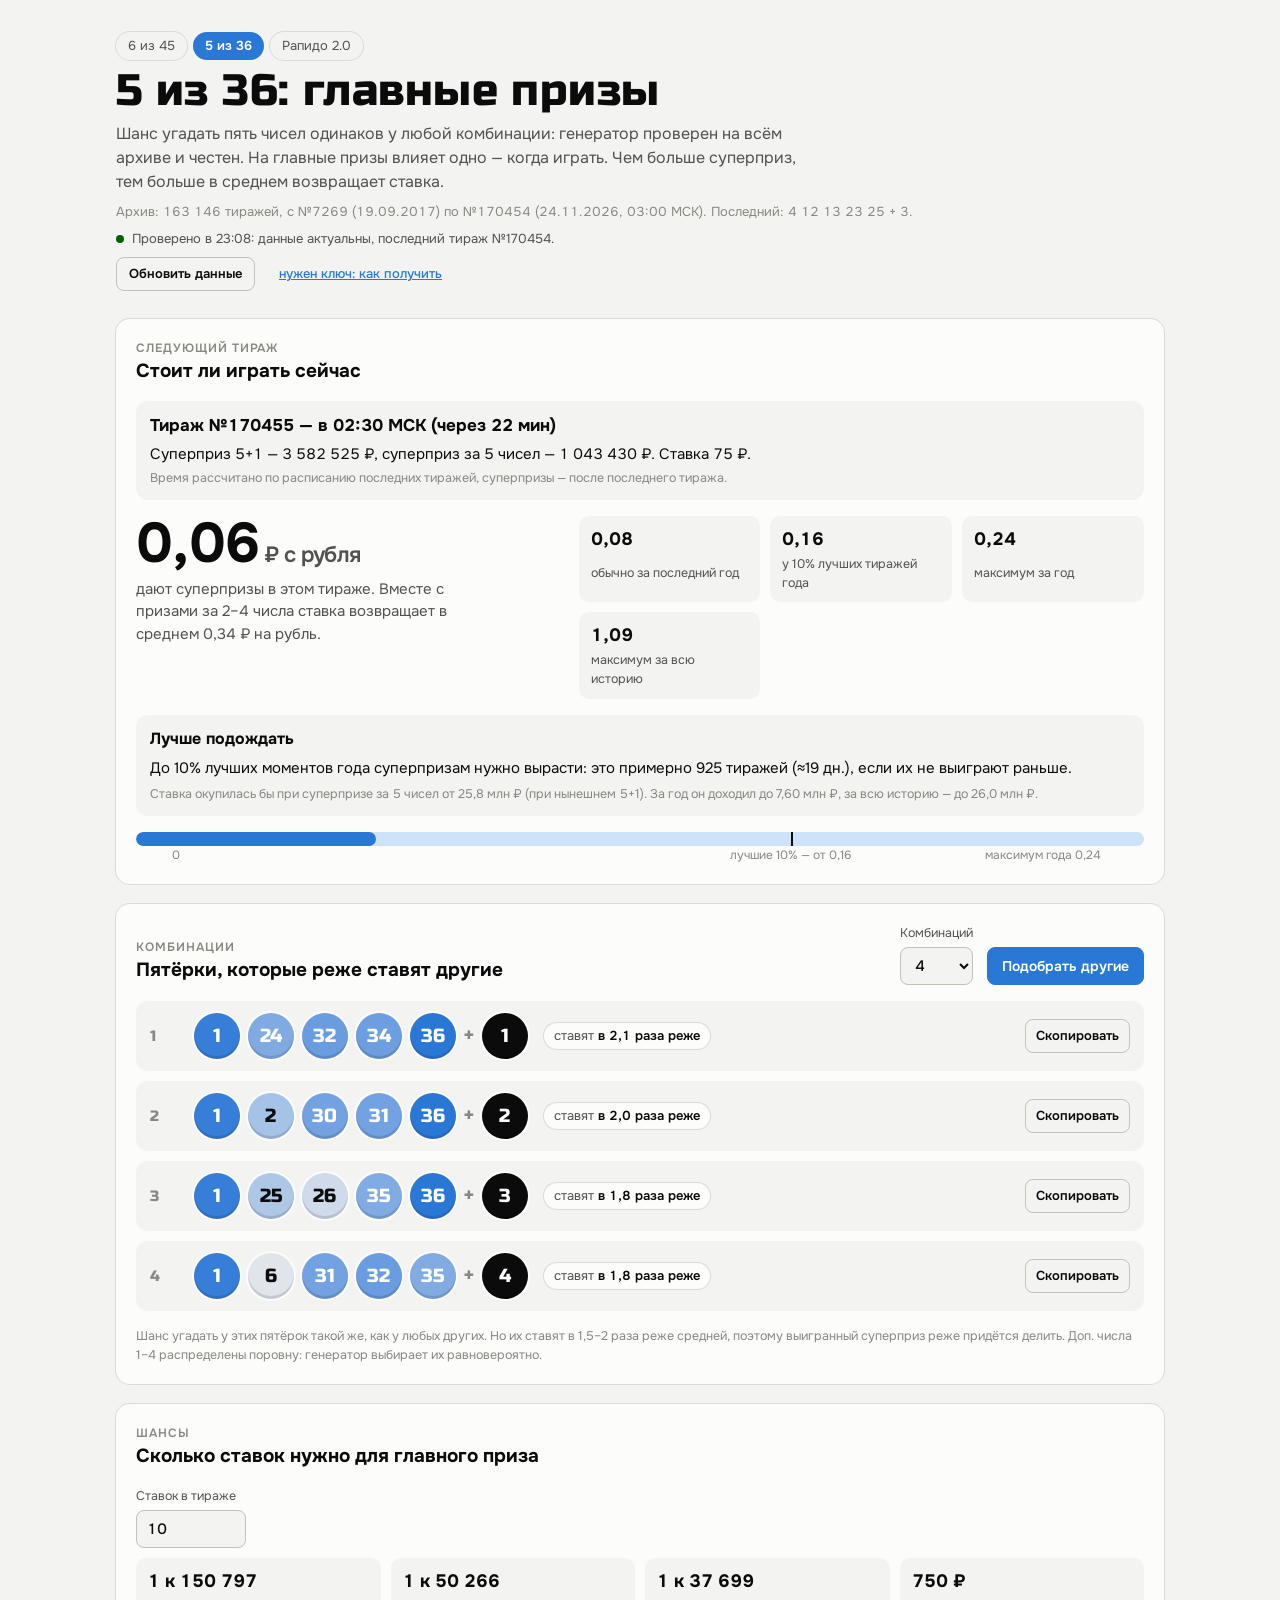
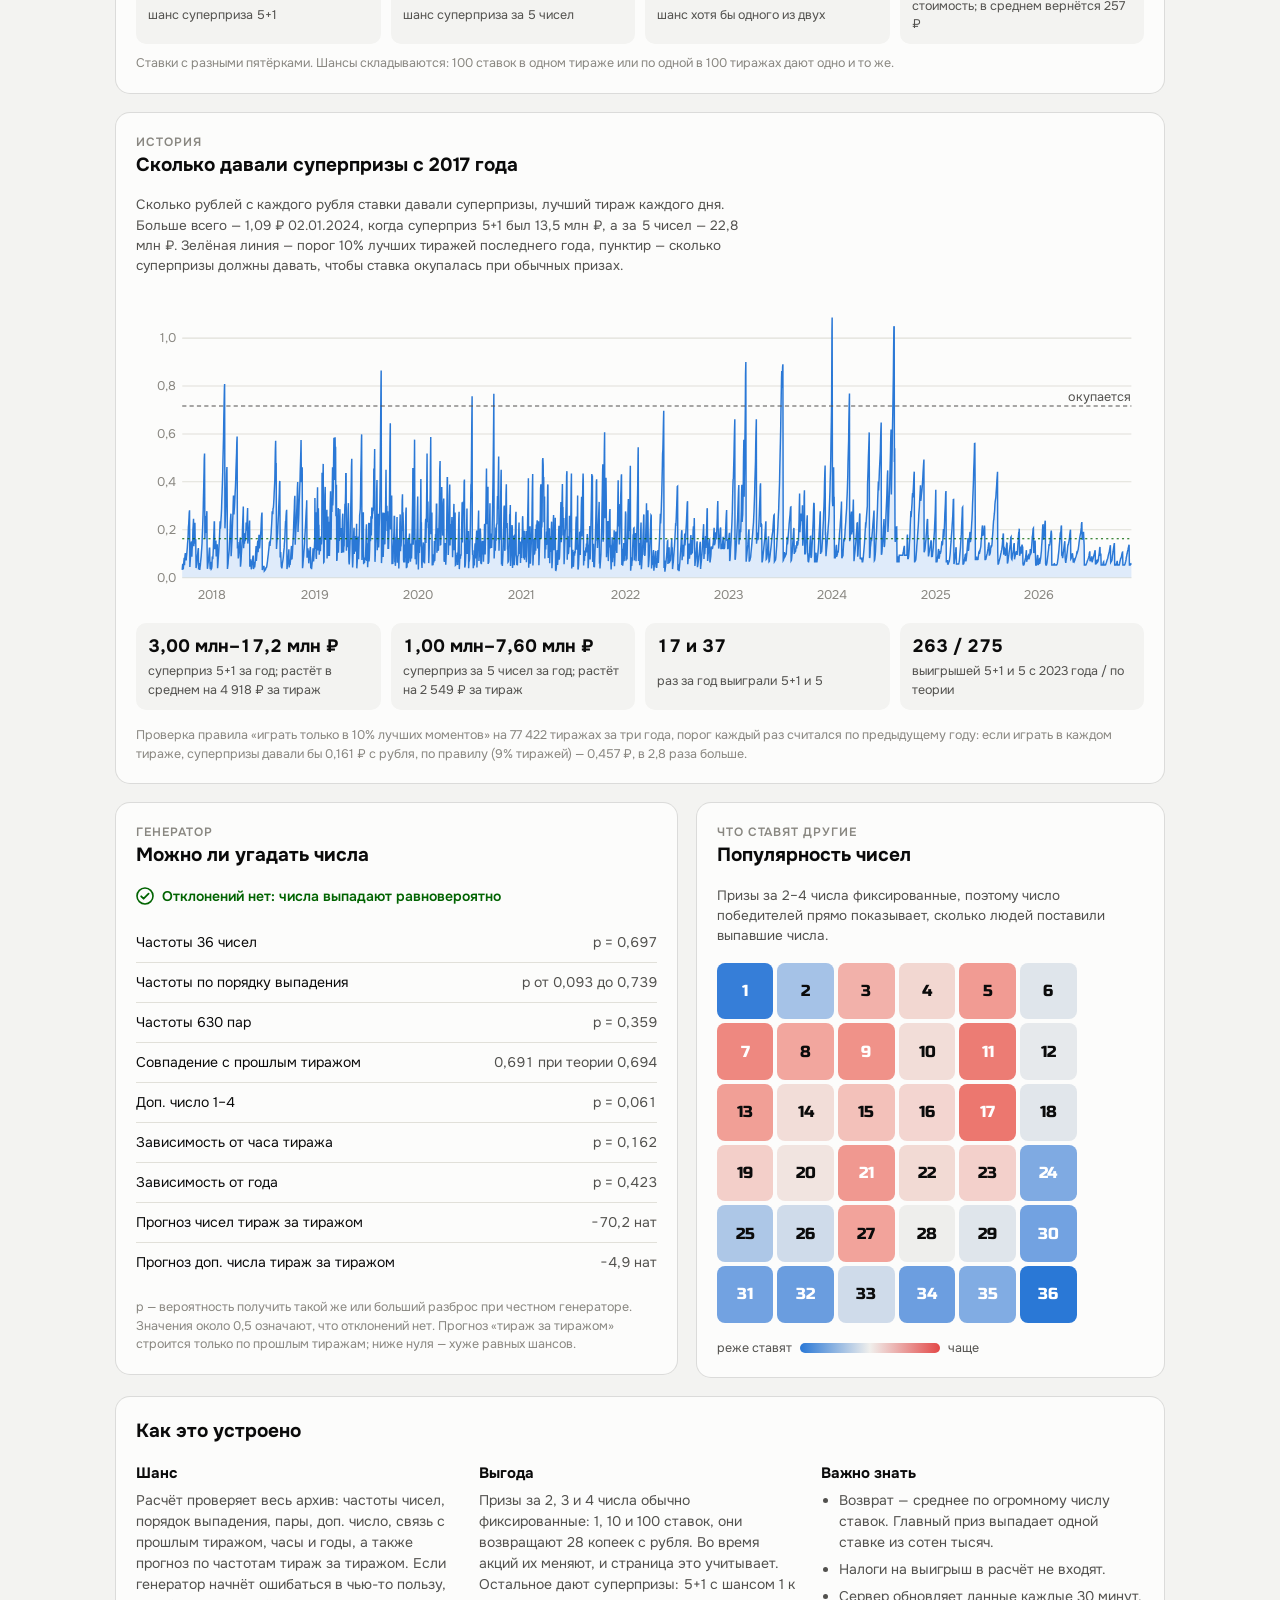
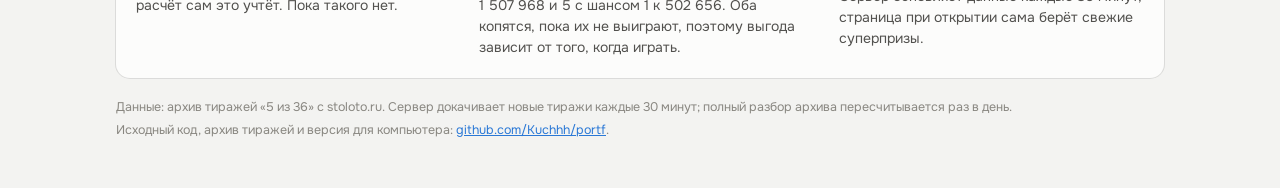
==== commit a1ecc150: "Тиражи: 6 из 45 по №19524, 5 из 36 по №170454, Рапидо 2.0 по №189374" ====
--- a/5x36/index.html
+++ b/5x36/index.html
@@ -376,7 +376,7 @@
 <script>
 (() => {
   'use strict';
-  const INIT = {"first":{"n":7269,"date":"2017-09-19 12:00"},"randomness":{"draws":163082,"freq_p":0.6854,"min_count":22340,"max_count":22910,"expected":22650.2778,"pos_p":[0.7338104206358655,0.655563429187884,0.09038155760257723,0.6365514387472313,0.18111643154234058],"pairs_p":0.3515,"overlap_mean":0.6907,"overlap_expected":0.6944,"overlap_z":-2.0609,"bonus_counts":[40836,41049,40893,40304],"bonus_p":0.0523,"bonus_repeat":0.25,"bonus_repeat_z":-0.03,"hour_p":0.1534,"year_p":0.4098},"bias":{"passed":false,"main":-70.1271,"bonus":-4.7651,"p_main":[0.0,1.0,1.0,1.0,1.0,1.0,1.0,1.0,1.0,1.0,1.0,1.0,1.0,1.0,1.0,1.0,1.0,1.0,1.0,1.0,1.0,1.0,1.0,1.0,1.0,1.0,1.0,1.0,1.0,1.0,1.0,1.0,1.0,1.0,1.0,1.0,1.0],"p_bonus":[0.0,1.0,1.0,1.0,1.0]},"crowd":{"q":[1.0,0.8362,0.9289,1.0773,1.0317,1.1064,0.9823,1.1314,1.0934,1.1199,1.0227,1.1465,0.9904,1.1029,1.0224,1.0587,1.0331,1.154,0.9855,1.0412,1.014,1.1105,1.0264,1.0382,0.8955,0.9359,0.9686,1.0957,0.9981,0.9834,0.8841,0.8834,0.8772,0.9689,0.878,0.8963,0.8288],"norm":1.0207851085351454,"beta3":[-0.0915,-0.0422,0.0403,0.0139,0.0538,-0.0135,0.0637,0.0454,0.0629,0.0101,0.0731,-0.0018,0.0587,0.0133,0.0314,0.0148,0.0704,-0.0022,0.0219,0.0091,0.0526,0.0098,0.0197,-0.0603,-0.0314,-0.0171,0.0502,-0.0028,-0.0109,-0.0675,-0.0675,-0.0678,-0.0151,-0.0713,-0.0542,-0.0981],"beta2":[-0.0567,-0.0208,0.0223,0.011,0.0309,-0.0032,0.0388,0.0284,0.033,0.0079,0.0416,-0.0048,0.0262,0.0059,0.0168,0.0113,0.047,-0.0076,0.0121,0.0032,0.0338,0.0103,0.0116,-0.0328,-0.0224,-0.0096,0.027,0.0004,-0.004,-0.0365,-0.0369,-0.0411,-0.0106,-0.0385,-0.0357,-0.0583]},"hist":{"year_draws":21500,"m_median":0.0802,"m_q90":0.1621,"m_max_year":0.2377,"m_max_ever":1.0857,"sp1_min":3000000,"sp1_max":17166021,"sp1_median":3572231,"sp1_max_ever":50176693,"sp2_min":1000000,"sp2_max":7601220,"sp2_median":1225395,"sp2_max_ever":26037700,"sp1_step":1233,"sp1_step_mean":4947.5808,"sp2_step":660,"sp2_step_mean":2547.2635,"wins5_year":37,"wins51_year":17,"check_from":"2023-01-01","check_bets":103692869,"check_exp":275.0532,"check_obs":263},"timing":{"draws":77454,"every":0.1612,"chosen":0.4567,"share":0.0891,"above1":78},"series":[["2017-09-19",0.0326,3000000,312600,80],["2017-09-20",0.0483,3000000,943400,80],["2017-09-21",0.0579,3000000,1326660,80],["2017-09-22",0.04,3000000,606540,80],["2017-09-23",0.0388,3000000,560500,80],["2017-09-24",0.0519,3014620,1081420,80],["2017-09-25",0.068,3500600,1567400,80],["2017-09-26",0.0829,3951260,2018060,80],["2017-09-27",0.0517,4522300,571040,80],["2017-09-28",0.0734,5175700,1224440,80],["2017-09-29",0.0935,5783820,1832560,80],["2017-09-30",0.1021,5891380,2141940,80],["2017-10-01",0.08,6981400,888200,80],["2017-10-02",0.0843,7209240,987220,80],["2017-10-03",0.0721,3000000,1900620,80],["2017-10-04",0.0857,3000000,2446360,80],["2017-10-05",0.0968,3000000,2892440,80],["2017-10-06",0.1123,3000000,3514700,80],["2017-10-07",0.1271,3000000,4111520,80],["2017-10-08",0.1419,3000000,4706800,80],["2017-10-09",0.1563,3000000,5284100,80],["2017-10-10",0.1813,3244120,6209640,80],["2017-10-11",0.2103,4252680,7038540,80],["2017-10-12",0.2249,3000000,8043740,80],["2017-10-13",0.2514,3000000,9110460,80],["2017-10-14",0.27,3000000,9856120,80],["2017-10-15",0.2811,3000000,10305680,80],["2017-10-16",0.0446,3659560,572080,80],["2017-10-17",0.0606,4143960,1056480,80],["2017-10-18",0.0774,4648540,1561060,80],["2017-10-19",0.1001,5333260,2245780,80],["2017-10-20",0.1218,5989880,2902400,80],["2017-10-21",0.1451,6690700,3603220,80],["2017-10-22",0.1507,6783500,3800020,80],["2017-10-23",0.0872,7794220,906720,80],["2017-10-24",0.1135,8587320,1699820,80],["2017-10-25",0.1351,9238860,2351360,80],["2017-10-26",0.1636,10100580,3213080,80],["2017-10-27",0.1982,11144400,4256900,80],["2017-10-28",0.2211,11834940,4947440,80],["2017-10-29",0.246,12499640,5725240,80],["2017-10-30",0.1309,13406940,794200,80],["2017-10-31",0.1573,14202840,1590100,80],["2017-11-01",0.1883,15139180,2526440,80],["2017-11-02",0.2207,16115720,3502980,80],["2017-11-03",0.2293,16500840,3719280,80],["2017-11-04",0.1411,3000000,4673280,80],["2017-11-05",0.157,3000000,5311980,80],["2017-11-06",0.157,3000000,5311980,80],["2017-11-07",0.04,3000000,608900,80],["2017-11-08",0.0488,3000000,961560,80],["2017-11-09",0.0558,3000000,1244800,80],["2017-11-10",0.0657,3050380,1626500,80],["2017-11-11",0.0783,3428080,2004200,80],["2017-11-12",0.0956,3951380,2527500,80],["2017-11-13",0.1002,3000000,3028640,80],["2017-11-14",0.1151,3000000,3626660,80],["2017-11-15",0.1237,3000000,3975660,80],["2017-11-16",0.0339,3000000,364040,80],["2017-11-17",0.0428,3000000,721400,80],["2017-11-18",0.0504,3000000,1026980,80],["2017-11-19",0.0609,3000000,1448000,80],["2017-11-20",0.0317,3000000,274320,80],["2017-11-21",0.0434,3312680,640320,80],["2017-11-22",0.0518,3000000,1082560,80],["2017-11-23",0.0648,3000000,1604420,80],["2017-11-24",0.0773,3000000,2108880,80],["2017-11-25",0.0906,3000000,2642960,80],["2017-11-26",0.1061,3000000,3266240,80],["2017-11-27",0.1226,3182900,3868500,80],["2017-11-28",0.1445,3845080,4530680,80],["2017-11-29",0.1734,4714600,5400200,80],["2017-11-30",0.204,5638800,6324400,80],["2017-12-01",0.2427,6804920,7490520,80],["2017-12-02",0.2813,7968260,8653860,80],["2017-12-03",0.3262,9323540,10009140,80],["2017-12-04",0.3804,10957300,11642900,80],["2017-12-05",0.4431,12850480,13536080,80],["2017-12-06",0.496,14444920,15130520,80],["2017-12-07",0.5183,14746380,15927500,80],["2017-12-08",0.1623,16326840,1084940,80],["2017-12-09",0.1941,17284780,2042880,80],["2017-12-10",0.2258,18241600,2999700,80],["2017-12-11",0.257,19152160,3951540,80],["2017-12-12",0.187,20034640,841200,80],["2017-12-13",0.2161,20912440,1719000,80],["2017-12-14",0.2527,22015860,2822420,80],["2017-12-15",0.2774,22919440,3516640,80],["2017-12-16",0.1294,3000000,4202440,80],["2017-12-17",0.0369,3000000,485580,80],["2017-12-18",0.045,3000000,810340,80],["2017-12-19",0.056,3000000,1251200,80],["2017-12-20",0.0646,3000000,1598940,80],["2017-12-21",0.0761,3000000,2061180,80],["2017-12-22",0.0869,3000000,2495200,80],["2017-12-23",0.1035,3479180,3002740,80],["2017-12-24",0.1226,3984640,3603560,80],["2017-12-25",0.1226,3984640,3603560,80],["2017-12-26",0.0564,4758880,680760,80],["2017-12-27",0.0348,3000000,398980,80],["2017-12-28",0.043,3000000,730460,80],["2017-12-29",0.0567,3000000,1281440,80],["2017-12-30",0.066,3000000,1655780,80],["2017-12-31",0.0364,3000000,465700,80],["2018-01-01",0.0375,3000000,508140,80],["2018-01-02",0.0465,3000000,870100,80],["2018-01-03",0.0847,4012020,2069000,80],["2018-01-04",0.0847,4012020,2069000,80],["2018-01-05",0.0767,5455440,1264960,80],["2018-01-06",0.0978,6092960,1902480,80],["2018-01-07",0.1271,6976180,2785700,80],["2018-01-08",0.1573,7887400,3696920,80],["2018-01-09",0.1884,8825300,4634820,80],["2018-01-10",0.2322,9971720,6014860,80],["2018-01-11",0.2322,9971720,6014860,80],["2018-01-12",0.1185,11535500,918940,80],["2018-01-13",0.1412,12221920,1605360,80],["2018-01-14",0.1466,12293440,1798860,80],["2018-01-15",0.1465,13730520,1315100,80],["2018-01-16",0.1547,14109800,1515620,80],["2018-01-17",0.0881,3000000,2540960,80],["2018-01-18",0.1017,3000000,3087900,80],["2018-01-19",0.114,3000000,3583760,80],["2018-01-20",0.13,3000000,4228320,80],["2018-01-21",0.1388,3000000,4582000,80],["2018-01-22",0.0391,3345420,457800,80],["2018-01-23",0.0552,3830020,942400,80],["2018-01-24",0.0697,4268720,1381100,80],["2018-01-25",0.0899,4877200,1989580,80],["2018-01-26",0.1082,5428480,2540860,80],["2018-01-27",0.1271,5998880,3111260,80],["2018-01-28",0.1506,6708260,3820640,80],["2018-01-29",0.1775,7518380,4630760,80],["2018-01-30",0.2106,8518100,5630480,80],["2018-01-31",0.2352,9318020,6353880,80],["2018-02-01",0.2043,3000000,7216400,80],["2018-02-02",0.2223,3000000,7937400,80],["2018-02-03",0.2395,3000000,8631140,80],["2018-02-04",0.2601,3020340,9450740,80],["2018-02-05",0.2888,3886260,10316660,80],["2018-02-06",0.3207,4847880,11278280,80],["2018-02-07",0.3559,5911040,12341440,80],["2018-02-08",0.3962,7126340,13556740,80],["2018-02-09",0.4426,8525820,14956220,80],["2018-02-10",0.4889,9922000,16352400,80],["2018-02-11",0.5396,11452540,17882940,80],["2018-02-12",0.5954,13133640,19564040,80],["2018-02-13",0.6586,15041020,21471420,80],["2018-02-14",0.7281,17136840,23567240,80],["2018-02-15",0.7913,19043160,25473560,80],["2018-02-16",0.8087,19445700,26037700,80],["2018-02-17",0.2058,20913560,1306260,80],["2018-02-18",0.2352,21798120,2190820,80],["2018-02-19",0.27,22847280,3239980,80],["2018-02-20",0.3039,23870600,4263300,80],["2018-02-21",0.34,24960640,5353340,80],["2018-02-22",0.386,26346840,6739540,80],["2018-02-23",0.4357,27846000,8238700,80],["2018-02-24",0.462,28510940,9076140,80],["2018-02-25",0.2806,29976460,1293021,80],["2018-02-26",0.0361,3000000,450260,80],["2018-02-27",0.048,3000000,931140,80],["2018-02-28",0.0582,3000000,1338680,80],["2018-03-01",0.0738,3000000,1968720,80],["2018-03-02",0.0878,3000000,2530780,80],["2018-03-03",0.1008,3040262,3040260,80],["2018-03-04",0.1178,3553942,3553940,80],["2018-03-05",0.141,4252782,4252780,80],["2018-03-06",0.1664,5019882,5019880,80],["2018-03-07",0.1946,5867622,5867620,80],["2018-03-08",0.2266,6835462,6835460,80],["2018-03-09",0.2497,7529942,7529940,80],["2018-03-10",0.2671,7917902,8103180,80],["2018-03-11",0.0892,8767922,664740,80],["2018-03-12",0.1103,9403962,1300780,80],["2018-03-13",0.1391,10273882,2170700,80],["2018-03-14",0.1637,11013322,2910140,80],["2018-03-15",0.2002,12114662,4011480,80],["2018-03-16",0.2343,13144422,5041240,80],["2018-03-17",0.2628,14003102,5899920,80],["2018-03-18",0.2997,15116022,7012840,80],["2018-03-19",0.3401,16462682,8190580,80],["2018-03-20",0.3401,16462682,8190580,80],["2018-03-21",0.2634,3000000,9593160,80],["2018-03-22",0.285,3000000,10461960,80],["2018-03-23",0.3042,3000000,11232520,80],["2018-03-24",0.3251,3534760,11894260,80],["2018-03-25",0.3525,4361300,12720800,80],["2018-03-26",0.378,5129780,13489280,80],["2018-03-27",0.4125,6171220,14530720,80],["2018-03-28",0.448,7241980,15601480,80],["2018-03-29",0.4856,8376040,16735540,80],["2018-03-30",0.5228,9496440,17855940,80],["2018-03-31",0.5622,10684740,19044240,80],["2018-04-01",0.5887,11368020,19882740,80],["2018-04-02",0.1208,12284600,761360,80],["2018-04-03",0.1406,12883940,1360700,80],["2018-04-04",0.1491,13221160,1587300,80],["2018-04-05",0.0803,3000000,2230800,80],["2018-04-06",0.0905,3000000,2639100,80],["2018-04-07",0.1006,3000000,3046560,80],["2018-04-08",0.1115,3000000,3484460,80],["2018-04-09",0.1249,3000000,4022700,80],["2018-04-10",0.1379,3000000,4544660,80],["2018-04-11",0.1539,3368280,5066200,80],["2018-04-12",0.1675,3777160,5475080,80],["2018-04-13",0.0453,4173120,432000,80],["2018-04-14",0.0579,4550720,809600,80],["2018-04-15",0.0748,5061700,1320580,80],["2018-04-16",0.0934,5622940,1881820,80],["2018-04-17",0.1155,6287860,2546740,80],["2018-04-18",0.138,6967800,3226680,80],["2018-04-19",0.1611,7664420,3923300,80],["2018-04-20",0.2035,8943960,5202840,80],["2018-04-21",0.2381,9987060,6245940,80],["2018-04-22",0.2693,10928200,7187080,80],["2018-04-23",0.2969,11620920,8065320,80],["2018-04-24",0.1226,12551860,745420,80],["2018-04-25",0.1467,13278960,1472520,80],["2018-04-26",0.1607,13611320,1926860,80],["2018-04-27",0.141,14551440,818140,80],["2018-04-28",0.1651,15278300,1545000,80],["2018-04-29",0.1865,15836060,2220240,80],["2018-04-30",0.152,16548820,595280,80],["2018-05-01",0.1722,17158600,1205060,80],["2018-05-02",0.1963,17886760,1933220,80],["2018-05-03",0.2267,18733100,2872420,80],["2018-05-04",0.2267,18733100,2872420,80],["2018-05-05",0.196,20031460,1205500,80],["2018-05-06",0.227,20966980,2141020,80],["2018-05-07",0.2596,21949500,3123540,80],["2018-05-08",0.2901,23002940,3998860,80],["2018-05-09",0.142,3000000,4708420,80],["2018-05-10",0.155,3000000,5232760,80],["2018-05-11",0.169,3000000,5795280,80],["2018-05-12",0.1808,3000000,6269460,80],["2018-05-13",0.1948,3000000,6834380,80],["2018-05-14",0.2163,3391020,7568000,80],["2018-05-15",0.2379,3959380,8247520,80],["2018-05-16",0.0458,4432740,362200,80],["2018-05-17",0.0554,4723360,652820,80],["2018-05-18",0.07,5163900,1093360,80],["2018-05-19",0.0766,5423900,1270440,80],["2018-05-20",0.0639,3000000,1569920,80],["2018-05-21",0.0352,3000000,417220,80],["2018-05-22",0.0405,3000000,628780,80],["2018-05-23",0.0507,3000000,1039120,80],["2018-05-24",0.0583,3000000,1342840,80],["2018-05-25",0.0683,3000000,1747340,80],["2018-05-26",0.0787,3000000,2165120,80],["2018-05-27",0.0889,3000000,2576300,80],["2018-05-28",0.0889,3000000,2576300,80],["2018-05-29",0.0356,3000000,432200,80],["2018-05-30",0.042,3000000,688620,80],["2018-05-31",0.052,3231320,1012400,80],["2018-06-01",0.0664,3602840,1469440,80],["2018-06-02",0.0426,4050280,361920,80],["2018-06-03",0.0545,4408680,720320,80],["2018-06-04",0.0709,4903600,1215240,80],["2018-06-05",0.0894,5461480,1773120,80],["2018-06-06",0.113,6175180,2486820,80],["2018-06-07",0.1321,6693700,3079840,80],["2018-06-08",0.0694,7169440,401240,80],["2018-06-09",0.0853,7648780,880580,80],["2018-06-10",0.1006,8110620,1342420,80],["2018-06-11",0.1177,8625720,1857520,80],["2018-06-12",0.1404,9311760,2543560,80],["2018-06-13",0.1545,9696800,2982360,80],["2018-06-14",0.1055,10494000,743440,80],["2018-06-15",0.1264,11123740,1373180,80],["2018-06-16",0.1514,11879280,2128720,80],["2018-06-17",0.1764,12729340,2848980,80],["2018-06-18",0.1764,12729340,2848980,80],["2018-06-19",0.1213,3000000,3879760,80],["2018-06-20",0.1341,3000000,4391560,80],["2018-06-21",0.1495,3000000,5010520,80],["2018-06-22",0.1658,3000000,5668480,80],["2018-06-23",0.1816,3243700,6222480,80],["2018-06-24",0.2,3798060,6776840,80],["2018-06-25",0.2206,4417780,7396560,80],["2018-06-26",0.2504,5316680,8295460,80],["2018-06-27",0.2664,5879200,8754480,80],["2018-06-28",0.2714,3000000,9912320,80],["2018-06-29",0.0314,3000000,262960,80],["2018-06-30",0.0387,3000000,554580,80],["2018-07-01",0.0409,3000000,645767,80],["2018-07-02",0.0428,3000000,720292,80],["2018-07-03",0.0443,3000000,782351,80],["2018-07-04",0.0467,3000000,877446,80],["2018-07-05",0.0467,3000000,877446,80],["2018-07-06",0.0274,3000000,101937,80],["2018-07-07",0.0289,3000000,163339,80],["2018-07-08",0.0303,3000000,217449,80],["2018-07-09",0.0318,3000000,276811,80],["2018-07-10",0.0334,3000000,342883,80],["2018-07-11",0.0354,3026707,412732,80],["2018-07-12",0.0415,3539712,487148,80],["2018-07-13",0.0415,3539712,487148,80],["2018-07-14",0.0425,4675192,150379,80],["2018-07-15",0.0493,5259196,230016,80],["2018-07-16",0.0583,6032399,335452,80],["2018-07-17",0.0679,6854143,447508,80],["2018-07-18",0.0768,7614850,551241,80],["2018-07-19",0.0872,8500728,672043,80],["2018-07-20",0.0975,9386677,792854,80],["2018-07-21",0.1075,10237954,908937,80],["2018-07-22",0.1187,11201413,1040318,80],["2018-07-23",0.1328,12407471,1204780,80],["2018-07-24",0.1462,13551260,1360752,80],["2018-07-25",0.1486,13681676,1416058,80],["2018-07-26",0.1319,15342024,188889,80],["2018-07-27",0.1441,16384859,331094,80],["2018-07-28",0.1567,17466098,478536,80],["2018-07-29",0.1689,18513157,621316,80],["2018-07-30",0.185,19889829,809044,80],["2018-07-31",0.2028,21417826,1017408,80],["2018-08-01",0.2235,23184584,1258329,80],["2018-08-02",0.2494,25403909,1560964,80],["2018-08-03",0.2738,27393554,1880928,80],["2018-08-04",0.2738,27393554,1880928,80],["2018-08-05",0.2643,30686021,400324,80],["2018-08-06",0.2888,32750642,696888,80],["2018-08-07",0.2906,34419826,212592,80],["2018-08-08",0.3084,35941099,420038,80],["2018-08-09",0.3323,37991006,699571,80],["2018-08-10",0.354,39851150,953227,80],["2018-08-11",0.3801,42078114,1256904,80],["2018-08-12",0.4071,44396773,1573084,80],["2018-08-13",0.4571,45802885,3114172,80],["2018-08-14",0.5305,47413429,5529988,80],["2018-08-15",0.5719,48084021,6969461,80],["2018-08-16",0.4758,50176693,2406744,80],["2018-08-17",0.4758,50176693,2406744,80],["2018-08-18",0.1193,3000000,3798480,80],["2018-08-19",0.1339,3000000,4383552,80],["2018-08-20",0.1516,3000000,5097552,80],["2018-08-21",0.1692,3000000,5805336,80],["2018-08-22",0.1876,3000000,6544488,80],["2018-08-23",0.2106,3144160,7421664,80],["2018-08-24",0.2374,3731344,8302440,80],["2018-08-25",0.2641,4316080,9179544,80],["2018-08-26",0.2912,4912064,10073520,80],["2018-08-27",0.3207,5559408,11044536,80],["2018-08-28",0.3555,6322752,12189552,80],["2018-08-29",0.3926,7136640,13410384,80],["2018-08-30",0.4036,7280192,13801488,80],["2018-08-31",0.0843,7901168,755688,80],["2018-09-01",0.0989,8221360,1235976,80],["2018-09-02",0.1072,8347568,1527192,80],["2018-09-03",0.0751,8580448,159816,80],["2018-09-04",0.0461,3000000,853896,80],["2018-09-05",0.0461,3000000,853896,80],["2018-09-06",0.038,3000000,527064,80],["2018-09-07",0.0486,3000000,952488,80],["2018-09-08",0.0578,3000000,1322520,80],["2018-09-09",0.0662,3000000,1662528,80],["2018-09-10",0.0749,3000000,2012328,80],["2018-09-11",0.0865,3000000,2479992,80],["2018-09-12",0.0977,3000000,2928168,80],["2018-09-13",0.1121,3000000,3508728,80],["2018-09-14",0.124,3051360,3970560,80],["2018-09-15",0.1406,3414528,4515312,80],["2018-09-16",0.1571,3775856,5057304,80],["2018-09-17",0.1785,4245424,5761656,80],["2018-09-18",0.205,4826880,6633840,80],["2018-09-19",0.2332,5548512,7528800,80],["2018-09-20",0.2332,5548512,7528800,80],["2018-09-21",0.2566,3000000,9316896,80],["2018-09-22",0.2756,3000000,10081200,80],["2018-09-23",0.283,3000000,10380720,80],["2018-09-24",0.0356,3000000,429672,80],["2018-09-25",0.044,3000000,769224,80],["2018-09-26",0.0532,3000000,1138872,80],["2018-09-27",0.0622,3000000,1502424,80],["2018-09-28",0.0725,3042704,1899624,80],["2018-09-29",0.0869,3358816,2373792,80],["2018-09-30",0.1035,3723856,2921352,80],["2018-10-01",0.1182,4003792,3419712,80],["2018-10-02",0.0423,4246512,285624,80],["2018-10-03",0.0556,4537616,722280,80],["2018-10-04",0.0688,4780960,1171056,80],["2018-10-05",0.0531,5121168,426552,80],["2018-10-06",0.0658,5401296,846744,80],["2018-10-07",0.0791,5691520,1282080,80],["2018-10-08",0.0978,6103280,1899720,80],["2018-10-09",0.1175,6534336,2546304,80],["2018-10-10",0.1324,6799120,3056160,80],["2018-10-11",0.0781,7287584,710928,80],["2018-10-12",0.0786,7735488,580944,80],["2018-10-13",0.0969,8137536,1184016,80],["2018-10-14",0.1129,8488832,1710960,80],["2018-10-15",0.1385,9050368,2553264,80],["2018-10-16",0.1656,9644608,3444624,80],["2018-10-17",0.1955,10300496,4428456,80],["2018-10-18",0.2263,10976032,5441760,80],["2018-10-19",0.2581,11673344,6487728,80],["2018-10-20",0.2901,12374928,7540104,80],["2018-10-21",0.3231,13099104,8626368,80],["2018-10-22",0.3417,13506704,9237768,80],["2018-10-23",0.1377,13961824,883320,80],["2018-10-24",0.1591,14432176,1588848,80],["2018-10-25",0.1853,15004944,2448000,80],["2018-10-26",0.2073,15488864,3173880,80],["2018-10-27",0.2344,16081776,4063248,80],["2018-10-28",0.2608,16661664,4933080,80],["2018-10-29",0.2929,17365264,5988480,80],["2018-10-30",0.3317,18218080,7267704,80],["2018-10-31",0.3721,19102560,8594424,80],["2018-11-01",0.3995,19594992,9535176,80],["2018-11-02",0.1908,20326672,895416,80],["2018-11-03",0.2147,20851248,1682280,80],["2018-11-04",0.2369,21338048,2412480,80],["2018-11-05",0.2665,21987872,3387216,80],["2018-11-06",0.2997,22716592,4480296,80],["2018-11-07",0.3359,23509168,5669160,80],["2018-11-08",0.3714,24288896,6838752,80],["2018-11-09",0.4069,25068576,8008272,80],["2018-11-10",0.4452,25906592,9265296,80],["2018-11-11",0.4869,26821632,10637856,80],["2018-11-12",0.5313,27795824,12099144,80],["2018-11-13",0.5745,28907296,13466952,80],["2018-11-14",0.3979,3000000,15002448,80],["2018-11-15",0.4273,3000000,16183296,80],["2018-11-16",0.4512,3000000,17142288,80],["2018-11-17",0.4603,3000000,17511504,80],["2018-11-18",0.0392,3000000,577200,80],["2018-11-19",0.0491,3119360,933888,80],["2018-11-20",0.0627,3418384,1382424,80],["2018-11-21",0.0787,3769120,1908528,80],["2018-11-22",0.0923,4067952,2356776,80],["2018-11-23",0.1078,4406320,2864328,80],["2018-11-24",0.1229,4739296,3363792,80],["2018-11-25",0.1429,5176800,4020048,80],["2018-11-26",0.1652,5666480,4754568,80],["2018-11-27",0.1851,6103904,5410704,80],["2018-11-28",0.2066,6573616,6115272,80],["2018-11-29",0.2261,7002672,6758856,80],["2018-11-30",0.2504,7534800,7557048,80],["2018-12-01",0.2778,8136560,8459688,80],["2018-12-02",0.2969,8554256,9086232,80],["2018-12-03",0.3228,9004096,9978792,80],["2018-12-04",0.083,9396048,206952,80],["2018-12-05",0.0975,9712768,682032,80],["2018-12-06",0.1125,10041728,1175472,80],["2018-12-07",0.1228,10229824,1528848,80],["2018-12-08",0.1067,10750128,709224,80],["2018-12-09",0.1133,10953696,904896,80],["2018-12-10",0.0598,3000000,1403448,80],["2018-12-11",0.0722,3000000,1905168,80],["2018-12-12",0.0828,3000000,2330520,80],["2018-12-13",0.0951,3000000,2825184,80],["2018-12-14",0.1097,3000000,3409800,80],["2018-12-15",0.1233,3000000,3958200,80],["2018-12-16",0.128,3000000,4148400,80],["2018-12-17",0.0384,3000000,544680,80],["2018-12-18",0.0484,3000000,945360,80],["2018-12-19",0.0572,3000000,1299864,80],["2018-12-20",0.0355,3113544,388728,80],["2018-12-21",0.0504,3441016,879936,80],["2018-12-22",0.064,3738808,1326624,80],["2018-12-23",0.0791,4069560,1822752,80],["2018-12-24",0.0953,4425976,2357376,80],["2018-12-25",0.1194,4883000,3174072,80],["2018-12-26",0.1194,4883000,3174072,80],["2018-12-27",0.0681,5561032,885888,80],["2018-12-28",0.085,5931560,1441680,80],["2018-12-29",0.1042,6352296,2072784,80],["2018-12-30",0.1277,6866872,2844648,80],["2018-12-31",0.1549,7464728,3741432,80],["2019-01-01",0.3321,7708592,4107228,40],["2019-01-02",0.1192,1307552,1961328,40],["2019-01-03",0.1976,2166776,3250164,40],["2019-01-04",0.2729,2852832,4535232,40],["2019-01-05",0.0897,3279688,710472,40],["2019-01-06",0.0778,1000000,1231512,40],["2019-01-07",0.1413,1549184,2323776,40],["2019-01-08",0.2203,2415856,3623784,40],["2019-01-09",0.2999,3289296,4933944,40],["2019-01-10",0.3775,3940704,6276732,40],["2019-01-11",0.1135,4980056,621048,40],["2019-01-12",0.1889,5807736,1862568,40],["2019-01-13",0.2895,6911168,3517716,40],["2019-01-14",0.1862,7819544,4880280,80],["2019-01-15",0.2209,8497400,6051408,80],["2019-01-16",0.0958,9138712,807624,80],["2019-01-17",0.1196,9659864,1589352,80],["2019-01-18",0.1448,10211848,2417328,80],["2019-01-19",0.1618,10514392,3001944,80],["2019-01-20",0.1107,11101576,749976,80],["2019-01-21",0.1362,11662312,1591080,80],["2019-01-22",0.1669,12333816,2598336,80],["2019-01-23",0.172,12393528,2784408,80],["2019-01-24",0.1383,13226888,1153536,80],["2019-01-25",0.1631,13771000,1969704,80],["2019-01-26",0.4375,14821584,3855660,40],["2019-01-27",0.2942,15688912,686616,40],["2019-01-28",0.3666,16482832,1877496,40],["2019-01-29",0.4124,16890656,2662056,40],["2019-01-30",0.4749,19411784,3078840,40],["2019-01-31",0.2141,1000000,3971184,40],["2019-02-01",0.0637,1000000,946992,40],["2019-02-02",0.0652,1429480,834912,40],["2019-02-03",0.1371,2217496,2016936,40],["2019-02-04",0.2193,3118752,3368820,40],["2019-02-05",0.3423,4468392,5393280,40],["2019-02-06",0.3788,4638384,6070488,40],["2019-02-07",0.2003,6079800,2001372,40],["2019-02-08",0.1606,6803160,960984,40],["2019-02-09",0.1599,7723344,640440,40],["2019-02-10",0.1892,7879368,1177032,40],["2019-02-11",0.248,9332152,1876620,40],["2019-02-12",0.2831,9716024,2452428,40],["2019-02-13",0.0803,1000000,1281528,40],["2019-02-14",0.1318,1445816,2168724,40],["2019-02-15",0.2093,2295144,3442716,40],["2019-02-16",0.2552,2626488,4256160,40],["2019-02-17",0.0897,3356280,685704,40],["2019-02-18",0.1133,1000000,1945056,40],["2019-02-19",0.1686,1424768,2915412,40],["2019-02-20",0.2334,2056336,4006428,40],["2019-02-21",0.0905,2753704,902388,40],["2019-02-22",0.1502,3407576,1883196,40],["2019-02-23",0.2295,4278040,3188892,40],["2019-02-24",0.3053,5109288,4435764,40],["2019-02-25",0.3603,5359752,5456928,40],["2019-02-26",0.1893,6721888,1565376,40],["2019-02-27",0.158,7733864,598140,40],["2019-02-28",0.2681,8942216,2410668,40],["2019-03-01",0.3309,9434552,3507852,40],["2019-03-02",0.2738,10917336,1865496,40],["2019-03-03",0.3749,12026448,3529164,40],["2019-03-04",0.4606,12712568,5024340,40],["2019-03-05",0.3017,13963808,1410864,40],["2019-03-06",0.3367,14139584,2055672,40],["2019-03-07",0.3824,15970912,2365848,40],["2019-03-08",0.4957,17213320,4229460,40],["2019-03-09",0.5836,17962224,5746656,40],["2019-03-10",0.4074,19379000,1731324,40],["2019-03-11",0.4373,19551720,2275776,40],["2019-03-12",0.4835,21455352,2570076,40],["2019-03-13",0.5857,22382856,4315548,40],["2019-03-14",0.4858,23834368,1823052,40],["2019-03-15",0.5463,24734648,2738256,40],["2019-03-16",0.256,1076504,4788228,40],["2019-03-17",0.3251,1833936,5924376,40],["2019-03-18",0.3881,2369352,7013628,40],["2019-03-19",0.0696,2967496,410352,40],["2019-03-20",0.0767,3443648,393984,40],["2019-03-21",0.1136,1000000,1950108,40],["2019-03-22",0.167,1511016,2854596,40],["2019-03-23",0.2281,2180800,3859272,40],["2019-03-24",0.2901,2718264,4926012,40],["2019-03-25",0.1035,3500888,913392,40],["2019-03-26",0.1559,4075888,1775892,40],["2019-03-27",0.1826,4221112,2264244,40],["2019-03-28",0.1529,5277680,1314336,40],["2019-03-29",0.2235,6051936,2475720,40],["2019-03-30",0.2858,6542768,3565656,40],["2019-03-31",0.1692,7401192,933948,40],["2019-04-01",0.1933,7502032,1385340,40],["2019-04-02",0.2043,8739200,1194192,40],["2019-04-03",0.2043,8739200,1194192,40],["2019-04-04",0.2009,9957000,721068,40],["2019-04-05",0.1025,1000000,1727052,40],["2019-04-06",0.1408,1055400,2478924,40],["2019-04-07",0.1834,1522328,3179316,40],["2019-04-08",0.242,2165360,4143864,40],["2019-04-09",0.2669,2288408,4603980,40],["2019-04-10",0.1047,3171416,1048968,40],["2019-04-11",0.1446,3547280,1724268,40],["2019-04-12",0.1053,4118344,745092,40],["2019-04-13",0.1292,4303016,1162908,40],["2019-04-14",0.1324,5049408,978780,40],["2019-04-15",0.2033,5827104,2145324,40],["2019-04-16",0.2771,6636576,3359532,40],["2019-04-17",0.3084,7123664,3826992,40],["2019-04-18",0.2874,1000000,5445732,40],["2019-04-19",0.3556,1668896,6593508,40],["2019-04-20",0.4332,2403864,7909008,40],["2019-04-21",0.4332,2403864,7909008,40],["2019-04-22",0.1124,3315664,1154652,40],["2019-04-23",0.1605,3843312,1946124,40],["2019-04-24",0.179,3946112,2283660,40],["2019-04-25",0.1266,4717040,973056,40],["2019-04-26",0.1696,5188704,1680552,40],["2019-04-27",0.2314,5866352,2697024,40],["2019-04-28",0.2826,6428416,3540120,40],["2019-04-29",0.311,6534720,4075368,40],["2019-04-30",0.1334,7314672,243984,40],["2019-05-01",0.0664,1000000,1002408,40],["2019-05-02",0.0554,1000000,780048,40],["2019-05-03",0.0764,1090368,1173084,40],["2019-05-04",0.1079,1435968,1691484,40],["2019-05-05",0.1533,1933568,2437884,40],["2019-05-06",0.2038,2487664,3269028,40],["2019-05-07",0.2605,3109488,4201764,40],["2019-05-08",0.3319,3891800,5375232,40],["2019-05-09",0.3975,4611464,6454728,40],["2019-05-10",0.4641,5342336,7551036,40],["2019-05-11",0.4961,5525112,8132376,40],["2019-05-12",0.1429,6325232,764316,40],["2019-05-13",0.0893,1000000,1461708,40],["2019-05-14",0.0424,1000000,519168,40],["2019-05-15",0.07,1077776,1047960,40],["2019-05-16",0.1032,1441832,1594044,40],["2019-05-17",0.1454,1904648,2288268,40],["2019-05-18",0.1897,2390584,3017172,40],["2019-05-19",0.2083,2475848,3362508,40],["2019-05-20",0.098,3219128,897480,40],["2019-05-21",0.1438,3721560,1651128,40],["2019-05-22",0.1739,3975688,2171868,40],["2019-05-23",0.108,4513216,666744,40],["2019-05-24",0.1221,4586488,926700,40],["2019-05-25",0.1308,5208712,894012,40],["2019-05-26",0.127,5714560,648048,40],["2019-05-27",0.1706,6193072,1365816,40],["2019-05-28",0.2249,6788072,2258316,40],["2019-05-29",0.0384,1000000,438396,40],["2019-05-30",0.0598,1000000,869316,40],["2019-05-31",0.0834,1000000,1342848,40],["2019-06-01",0.1111,1218288,1827432,40],["2019-06-02",0.1578,1730664,2595996,40],["2019-06-03",0.1708,1791568,2836848,40],["2019-06-04",0.0769,2391136,749856,40],["2019-06-05",0.1155,2813944,1384068,40],["2019-06-06",0.1564,3263064,2057748,40],["2019-06-07",0.208,3828960,2906592,40],["2019-06-08",0.2606,4405632,3771600,40],["2019-06-09",0.2718,4677240,3904908,40],["2019-06-10",0.2877,1000000,5451060,40],["2019-06-11",0.3539,1602224,6582348,40],["2019-06-12",0.4316,2453584,7859388,40],["2019-06-13",0.4829,1000000,9375972,40],["2019-06-14",0.5727,1474968,11022984,40],["2019-06-15",0.5982,1631808,11484048,40],["2019-06-16",0.0732,2260608,717396,40],["2019-06-17",0.1045,2603968,1232436,40],["2019-06-18",0.142,3015320,1849464,40],["2019-06-19",0.1822,3456656,2511468,40],["2019-06-20",0.2184,1000000,4057044,40],["2019-06-21",0.2729,1061928,5132304,40],["2019-06-22",0.0563,1613568,593244,40],["2019-06-23",0.0747,1727024,926724,40],["2019-06-24",0.0844,2357416,911412,40],["2019-06-25",0.061,2744760,312072,40],["2019-06-26",0.0788,1000000,1250112,40],["2019-06-27",0.0788,1000000,1250112,40],["2019-06-28",0.0726,1231288,1048716,40],["2019-06-29",0.0986,1000000,1649268,40],["2019-06-30",0.1417,1000000,2515356,40],["2019-07-01",0.1978,1445448,3495300,40],["2019-07-02",0.2224,1567688,3948324,40],["2019-07-03",0.0695,2320800,624204,40],["2019-07-04",0.1175,2847400,1414104,40],["2019-07-05",0.1437,3024648,1881180,40],["2019-07-06",0.0429,1000000,530160,40],["2019-07-07",0.0725,1000000,1124328,40],["2019-07-08",0.1077,1181560,1772340,40],["2019-07-09",0.162,1776896,2665344,40],["2019-07-10",0.2294,2399440,3812532,40],["2019-07-11",0.0672,2978752,358584,40],["2019-07-12",0.0801,3033720,599784,40],["2019-07-13",0.1172,3853920,1071552,40],["2019-07-14",0.1817,4561168,2132424,40],["2019-07-15",0.2285,4945720,2944824,40],["2019-07-16",0.1522,5843632,1111296,40],["2019-07-17",0.2163,6547048,2166420,40],["2019-07-18",0.256,6850240,2864592,40],["2019-07-19",0.1755,7828272,920016,40],["2019-07-20",0.2356,8486584,1907484,40],["2019-07-21",0.2926,8863032,2929464,40],["2019-07-22",0.2461,10039008,1600860,40],["2019-07-23",0.2686,11166704,1677744,40],["2019-07-24",0.2686,11166704,1677744,40],["2019-07-25",0.2798,12185864,1562796,40],["2019-07-26",0.2816,13082232,1301280,40],["2019-07-27",0.3491,14680280,2125884,40],["2019-07-28",0.4555,15559384,3971172,40],["2019-07-29",0.3505,16861760,1426932,40],["2019-07-30",0.477,18248608,3507204,40],["2019-07-31",0.5367,18903752,4489920,40],["2019-08-01",0.0657,1000000,987336,40],["2019-08-02",0.0979,1073176,1609764,40],["2019-08-03",0.1404,1610288,2286264,40],["2019-08-04",0.1686,1000000,3056172,40],["2019-08-05",0.2087,1000000,3863676,40],["2019-08-06",0.2753,1701480,4967652,40],["2019-08-07",0.3548,2573984,6276408,40],["2019-08-08",0.4073,3026416,7180476,40],["2019-08-09",0.114,3849224,1008792,40],["2019-08-10",0.1695,4458360,1922496,40],["2019-08-11",0.2271,5090072,2870064,40],["2019-08-12",0.2669,5360920,3580332,40],["2019-08-13",0.1735,6544528,1306176,40],["2019-08-14",0.1254,1000000,2187912,40],["2019-08-15",0.1631,1000000,2945808,40],["2019-08-16",0.2117,1519448,3750588,40],["2019-08-17",0.2479,1000000,4650864,40],["2019-08-18",0.2984,1046072,5651340,40],["2019-08-19",0.3881,2029704,7126788,40],["2019-08-20",0.5102,3368552,9135060,40],["2019-08-21",0.6534,4939336,11491236,40],["2019-08-22",0.7984,6529136,13875936,40],["2019-08-23",0.8649,7258952,14970660,40],["2019-08-24",0.0603,1000000,879552,40],["2019-08-25",0.0892,1000000,1459824,40],["2019-08-26",0.1266,1388712,2083068,40],["2019-08-27",0.1758,1928128,2892192,40],["2019-08-28",0.2377,2606792,3910188,40],["2019-08-29",0.2719,2757648,4547040,40],["2019-08-30",0.0861,3337792,619536,40],["2019-08-31",0.1237,4174888,1095756,40],["2019-09-01",0.1774,4763648,1978896,40],["2019-09-02",0.2424,5476928,3048816,40],["2019-09-03",0.2708,5628384,3568644,40],["2019-09-04",0.1488,6563544,803700,40],["2019-09-05",0.1385,6933632,472656,40],["2019-09-06",0.1843,7893440,1074768,40],["2019-09-07",0.2462,8571656,2092092,40],["2019-09-08",0.3291,9481360,3456648,40],["2019-09-09",0.4501,10536424,5538480,40],["2019-09-10",0.2364,11351184,969036,40],["2019-09-11",0.2806,12499368,1476144,40],["2019-09-12",0.3003,12959736,1718532,40],["2019-09-13",0.1945,1000000,3576756,40],["2019-09-14",0.274,1461672,5021904,40],["2019-09-15",0.274,1461672,5021904,40],["2019-09-16",0.1195,2619144,1529316,40],["2019-09-17",0.1581,2943472,2197032,40],["2019-09-18",0.1191,3813608,1123980,40],["2019-09-19",0.1739,4414056,2024652,40],["2019-09-20",0.2389,5127248,3094440,40],["2019-09-21",0.3281,6105408,4561680,40],["2019-09-22",0.4295,7216984,6229044,40],["2019-09-23",0.5648,8701648,8456040,40],["2019-09-24",0.6439,9304392,9844188,40],["2019-09-25",0.2013,10209416,643800,40],["2019-09-26",0.2774,11502536,1744164,40],["2019-09-27",0.329,11894880,2649984,40],["2019-09-28",0.3134,13342112,1853544,40],["2019-09-29",0.3428,13664536,2337180,40],["2019-09-30",0.0556,1000000,783732,40],["2019-10-01",0.089,1000000,1455576,40],["2019-10-02",0.1017,1044064,1695828,40],["2019-10-03",0.0574,1000000,820452,40],["2019-10-04",0.0854,1000000,1382868,40],["2019-10-05",0.1278,1352736,2119560,40],["2019-10-06",0.1559,1000000,2801916,40],["2019-10-07",0.1976,1000000,3640212,40],["2019-10-08",0.2551,1000000,4796616,40],["2019-10-09",0.2551,1000000,4796616,40],["2019-10-10",0.0638,1118616,909828,40],["2019-10-11",0.0789,1185944,1190688,40],["2019-10-12",0.0493,1734184,412620,40],["2019-10-13",0.0681,2048136,686148,40],["2019-10-14",0.1134,2545296,1431888,40],["2019-10-15",0.1668,3195064,2289384,40],["2019-10-16",0.1674,1000000,3033264,40],["2019-10-17",0.2077,1000000,3841728,40],["2019-10-18",0.2535,1348408,4647192,40],["2019-10-19",0.0622,1904112,615516,40],["2019-10-20",0.0975,2291408,1196460,40],["2019-10-21",0.1447,2681024,2015976,40],["2019-10-22",0.1333,3783976,1419336,40],["2019-10-23",0.1605,4082488,1867104,40],["2019-10-24",0.0375,1000000,421428,40],["2019-10-25",0.0664,1000000,1001208,40],["2019-10-26",0.1063,1395752,1672200,40],["2019-10-27",0.1596,1980448,2549244,40],["2019-10-28",0.2216,2660280,3568992,40],["2019-10-29",0.2641,3029272,4301208,40],["2019-10-30",0.1098,3780488,948096,40],["2019-10-31",0.1362,4012880,1401672,40],["2019-11-01",0.1301,4767224,1026528,40],["2019-11-02",0.155,4876680,1490376,40],["2019-11-03",0.1697,6014096,1406460,40],["2019-11-04",0.2341,6720560,2466156,40],["2019-11-05",0.3207,7670104,3890472,40],["2019-11-06",0.3478,7835896,4381644,40],["2019-11-07",0.1952,9116976,886428,40],["2019-11-08",0.2732,9858216,2206128,40],["2019-11-09",0.2203,10707480,860748,40],["2019-11-10",0.0742,1000000,1158492,40],["2019-11-11",0.0634,1000000,941736,40],["2019-11-12",0.0966,1110144,1572780,40],["2019-11-13",0.1377,1474936,2277456,40],["2019-11-14",0.0628,1980952,601536,40],["2019-11-15",0.1045,2439176,1288872,40],["2019-11-16",0.1493,2930392,2025696,40],["2019-11-17",0.2073,3566256,2979492,40],["2019-11-18",0.2733,4289696,4064652,40],["2019-11-19",0.2929,4741408,4309620,40],["2019-11-20",0.0396,1000000,462144,40],["2019-11-21",0.0617,1043688,892764,40],["2019-11-22",0.0423,1000000,517392,40],["2019-11-23",0.0747,1000000,1169508,40],["2019-11-24",0.1063,1165384,1748076,40],["2019-11-25",0.1621,1778160,2667240,40],["2019-11-26",0.1621,1778160,2667240,40],["2019-11-27",0.0604,1000000,880140,40],["2019-11-28",0.0839,1000000,1354416,40],["2019-11-29",0.117,1283616,1925424,40],["2019-11-30",0.1653,1813392,2720088,40],["2019-12-01",0.1837,1897872,3061476,40],["2019-12-02",0.0929,2619744,995148,40],["2019-12-03",0.0929,2619744,995148,40],["2019-12-04",0.0666,3261232,251268,40],["2019-12-05",0.0812,1000000,1299852,40],["2019-12-06",0.1184,1063400,2026008,40],["2019-12-07",0.1419,1189416,2456532,40],["2019-12-08",0.0794,1975160,937116,40],["2019-12-09",0.1253,2478536,1692180,40],["2019-12-10",0.1741,3014768,2496528,40],["2019-12-11",0.2516,3863768,3770028,40],["2019-12-12",0.3387,4819872,5204184,40],["2019-12-13",0.4577,5942096,7221660,40],["2019-12-14",0.1373,6781584,500520,40],["2019-12-15",0.1857,7311592,1295532,40],["2019-12-16",0.2652,8183920,2604024,40],["2019-12-17",0.3504,9118288,4005576,40],["2019-12-18",0.4711,10442536,5991948,40],["2019-12-19",0.576,11421304,7773816,40],["2019-12-20",0.2082,11875592,227424,40],["2019-12-21",0.0766,1000000,1207164,40],["2019-12-22",0.1044,1000000,1765680,40],["2019-12-23",0.1378,1000000,2437788,40],["2019-12-24",0.1563,1000000,2808276,40],["2019-12-25",0.0545,1028736,752940,40],["2019-12-26",0.093,1450592,1385724,40],["2019-12-27",0.1449,2020560,2240676,40],["2019-12-28",0.2095,2728144,3302052,40],["2019-12-29",0.2808,3510736,4475940,40],["2019-12-30",0.3384,3988280,5474760,40],["2019-12-31",0.1401,4953480,1165296,40],["2020-01-01",0.0342,1000000,355296,40],["2020-01-02",0.0788,1000000,1251000,40],["2020-01-03",0.1331,1459936,2189904,40],["2020-01-04",0.1584,1596360,2652132,40],["2020-01-05",0.1026,2652528,1178040,40],["2020-01-06",0.1283,2774216,1654656,40],["2020-01-07",0.1314,3870808,1350804,40],["2020-01-08",0.1997,4620064,2474688,40],["2020-01-09",0.2861,5567720,3896172,40],["2020-01-10",0.412,6743640,6035892,40],["2020-01-11",0.1969,7881680,1331220,40],["2020-01-12",0.2315,8261224,1900536,40],["2020-01-13",0.0604,1000000,880716,40],["2020-01-14",0.0398,1000000,467076,40],["2020-01-15",0.0765,1000000,1205388,40],["2020-01-16",0.0765,1000000,1205388,40],["2020-01-17",0.0768,1480680,1051068,40],["2020-01-18",0.1283,2045552,1898376,40],["2020-01-19",0.147,2128624,2246832,40],["2020-01-20",0.0625,1000000,922344,40],["2020-01-21",0.0917,1000000,1510848,40],["2020-01-22",0.1388,1341712,2343588,40],["2020-01-23",0.0592,1835288,579276,40],["2020-01-24",0.1037,2322960,1310784,40],["2020-01-25",0.1551,2886944,2156760,40],["2020-01-26",0.2223,3623432,3261492,40],["2020-01-27",0.2451,3745208,3680184,40],["2020-01-28",0.1447,4780264,1316556,40],["2020-01-29",0.2078,5472088,2354292,40],["2020-01-30",0.2861,6331000,3642660,40],["2020-01-31",0.3755,7311144,5112876,40],["2020-02-01",0.5189,8646672,7550412,40],["2020-02-02",0.252,9933280,1755324,40],["2020-02-03",0.2317,10961952,1005072,40],["2020-02-04",0.3179,12103328,2356776,40],["2020-02-05",0.206,1000000,3808356,40],["2020-02-06",0.2234,1000000,4159380,40],["2020-02-07",0.0606,1000000,885576,40],["2020-02-08",0.0941,1031608,1547412,40],["2020-02-09",0.1428,1566536,2349804,40],["2020-02-10",0.2002,2195568,3293352,40],["2020-02-11",0.2778,3047016,4570524,40],["2020-02-12",0.3553,3896896,5845344,40],["2020-02-13",0.4675,5127000,7690500,40],["2020-02-14",0.5875,6089688,9783024,40],["2020-02-15",0.1815,7464776,1161372,40],["2020-02-16",0.2074,7558048,1650504,40],["2020-02-17",0.2342,8943216,1728528,40],["2020-02-18",0.2716,9353320,2343684,40],["2020-02-19",0.0506,1000000,683040,40],["2020-02-20",0.0727,1000000,1128852,40],["2020-02-21",0.0939,1000000,1553808,40],["2020-02-22",0.0521,1000000,714972,40],["2020-02-23",0.0836,1102672,1314192,40],["2020-02-24",0.0971,1159248,1566024,40],["2020-02-25",0.0628,1847336,646692,40],["2020-02-26",0.1044,2303224,1330524,40],["2020-02-27",0.1527,2764144,2148924,40],["2020-02-28",0.0694,3184424,334548,40],["2020-02-29",0.1038,3561720,900492,40],["2020-03-01",0.1469,4033840,1608672,40],["2020-03-02",0.1826,4541840,2158164,40],["2020-03-03",0.1786,1000000,3258612,40],["2020-03-04",0.2275,1201872,4173480,40],["2020-03-05",0.3063,1927872,5515584,40],["2020-03-06",0.3063,1927872,5515584,40],["2020-03-07",0.1035,2850328,1130580,40],["2020-03-08",0.1608,3478760,2073228,40],["2020-03-09",0.206,3862920,2853732,40],["2020-03-10",0.1108,4486976,731820,40],["2020-03-11",0.1216,4704176,877452,40],["2020-03-12",0.1131,1000000,1941132,40],["2020-03-13",0.1541,1113672,2728128,40],["2020-03-14",0.2059,1681720,3580200,40],["2020-03-15",0.2727,2413672,4678128,40],["2020-03-16",0.3538,3303792,6013308,40],["2020-03-17",0.4517,4376896,7622964,40],["2020-03-18",0.4873,4529880,8287896,40],["2020-03-19",0.1373,5381016,967104,40],["2020-03-20",0.1381,5914504,804420,40],["2020-03-21",0.1699,6773552,1158528,40],["2020-03-22",0.2328,7463336,2193204,40],["2020-03-23",0.3071,8278336,3415704,40],["2020-03-24",0.3785,8864808,4654776,40],["2020-03-25",0.2384,10063616,1438848,40],["2020-03-26",0.2577,10446112,1699716,40],["2020-03-27",0.1756,1000000,3196560,40],["2020-03-28",0.2108,1213776,3833256,40],["2020-03-29",0.2607,1761768,4655244,40],["2020-03-30",0.3127,2331384,5509668,40],["2020-03-31",0.3306,2444320,5831856,40],["2020-04-01",0.0725,2916784,485532,40],["2020-04-02",0.066,1000000,993324,40],["2020-04-03",0.0875,1000000,1426080,40],["2020-04-04",0.1091,1000000,1860672,40],["2020-04-05",0.1414,1211280,2438832,40],["2020-04-06",0.1414,1211280,2438832,40],["2020-04-07",0.0541,1620096,547224,40],["2020-04-08",0.0815,1920968,998532,40],["2020-04-09",0.1071,2201744,1419696,40],["2020-04-10",0.1751,2947912,2538948,40],["2020-04-11",0.2896,4202888,4422252,40],["2020-04-12",0.4169,5587688,6518856,40],["2020-04-13",0.4169,5587688,6518856,40],["2020-04-14",0.2282,7168352,2199396,40],["2020-04-15",0.2469,7367864,2508396,40],["2020-04-16",0.0949,1000000,1575312,40],["2020-04-17",0.1314,1000000,2308740,40],["2020-04-18",0.1762,1276128,3116856,40],["2020-04-19",0.2542,2085912,4415352,40],["2020-04-20",0.3414,3008380,5861124,40],["2020-04-21",0.3891,3505852,6655140,40],["2020-04-22",0.1347,4367968,1251396,40],["2020-04-23",0.1848,4917336,2077008,40],["2020-04-24",0.2235,5325744,2717880,40],["2020-04-25",0.1627,6156968,1218576,40],["2020-04-26",0.1737,6262292,1405296,40],["2020-04-27",0.1623,7276884,836904,40],["2020-04-28",0.231,8030172,1966836,40],["2020-04-29",0.2526,8243064,2330424,40],["2020-04-30",0.1714,9053164,427920,40],["2020-05-01",0.0848,1000000,1372260,40],["2020-05-02",0.1148,1000000,1974924,40],["2020-05-03",0.164,1491732,2800140,40],["2020-05-04",0.2205,2111212,3729360,40],["2020-05-05",0.2856,2819232,4802340,40],["2020-05-06",0.308,3050232,5176152,40],["2020-05-07",0.1145,3757700,1049340,40],["2020-05-08",0.1665,4317228,1907652,40],["2020-05-09",0.2245,4952364,2862156,40],["2020-05-10",0.2714,5429196,3646212,40],["2020-05-11",0.0511,1000000,694884,40],["2020-05-12",0.052,1000000,712788,40],["2020-05-13",0.0552,1000000,775608,40],["2020-05-14",0.0847,1220424,1296636,40],["2020-05-15",0.0939,1320920,1447380,40],["2020-05-16",0.0707,1900832,787008,40],["2020-05-17",0.101,2227000,1287516,40],["2020-05-18",0.1006,1000000,1689888,40],["2020-05-19",0.0527,1000000,726288,40],["2020-05-20",0.0796,1065620,1244532,40],["2020-05-21",0.1235,1516680,1977012,40],["2020-05-22",0.1768,2101440,2854152,40],["2020-05-23",0.2412,2807392,3913080,40],["2020-05-24",0.2755,1000000,5205996,40],["2020-05-25",0.0353,1000000,377172,40],["2020-05-26",0.0607,1069272,864492,40],["2020-05-27",0.0941,1416284,1419180,40],["2020-05-28",0.0941,1416284,1419180,40],["2020-05-29",0.0791,2011536,919908,40],["2020-05-30",0.0979,2211536,1230264,40],["2020-05-31",0.0915,2819024,900876,40],["2020-06-01",0.1384,3332648,1671312,40],["2020-06-02",0.196,3959128,2621232,40],["2020-06-03",0.264,4704424,3739176,40],["2020-06-04",0.3147,5231616,4583088,40],["2020-06-05",0.1467,5936664,969936,40],["2020-06-06",0.1982,6502048,1818012,40],["2020-06-07",0.2647,7217196,2916624,40],["2020-06-08",0.3179,7826556,3781932,40],["2020-06-09",0.2706,1000000,5107704,40],["2020-06-10",0.3302,1000000,6304788,40],["2020-06-11",0.3985,1022720,7670796,40],["2020-06-12",0.4093,1139584,7848708,40],["2020-06-13",0.0421,1568184,324048,40],["2020-06-14",0.0447,1598128,366600,40],["2020-06-15",0.0519,1000000,710532,40],["2020-06-16",0.0748,1000000,1171212,40],["2020-06-17",0.0996,1086316,1640760,40],["2020-06-18",0.1341,1464588,2208168,40],["2020-06-19",0.181,1950552,2988744,40],["2020-06-20",0.2389,2413340,3999696,40],["2020-06-21",0.2882,2925596,4819308,40],["2020-06-22",0.0983,3486780,813888,40],["2020-06-23",0.1497,4040544,1663944,40],["2020-06-24",0.1805,4280320,2203248,40],["2020-06-25",0.1673,1000000,3029604,40],["2020-06-26",0.1945,1000000,3577344,40],["2020-06-27",0.0389,1103800,414204,40],["2020-06-28",0.0681,1424400,895284,40],["2020-06-29",0.0686,1425896,903240,40],["2020-06-30",0.0812,2059832,945192,40],["2020-07-01",0.126,2551272,1682352,40],["2020-07-02",0.1712,3047736,2427048,40],["2020-07-03",0.2256,3643464,3320640,40],["2020-07-04",0.2949,4397936,4462368,40],["2020-07-05",0.3871,5401344,5982600,40],["2020-07-06",0.3936,5386764,6119004,40],["2020-07-07",0.4883,1985216,9155664,40],["2020-07-08",0.6477,3721740,11782380,40],["2020-07-09",0.7573,4875996,13600380,40],["2020-07-10",0.1354,5527484,879516,40],["2020-07-11",0.0949,1000000,1575048,40],["2020-07-12",0.1145,1000000,1968828,40],["2020-07-13",0.0392,1000000,455076,40],["2020-07-14",0.0463,1000000,597396,40],["2020-07-15",0.0701,1000000,1075212,40],["2020-07-16",0.0942,1000000,1560804,40],["2020-07-17",0.0507,1369784,563724,40],["2020-07-18",0.0884,1780908,1183560,40],["2020-07-19",0.1343,2284732,1939296,40],["2020-07-20",0.1432,2377660,2087508,40],["2020-07-21",0.0798,2735892,692808,40],["2020-07-22",0.1186,3537892,1206060,40],["2020-07-23",0.1695,4106116,2039064,40],["2020-07-24",0.1613,1000000,2909004,40],["2020-07-25",0.1968,1015140,3618840,40],["2020-07-26",0.0424,1362972,397848,40],["2020-07-27",0.0793,1767980,1005360,40],["2020-07-28",0.125,2268940,1756800,40],["2020-07-29",0.1688,2765052,2473164,40],["2020-07-30",0.1834,1000000,3354348,40],["2020-07-31",0.2357,1220184,4332684,40],["2020-08-01",0.2796,1683944,5060220,40],["2020-08-02",0.0698,2157144,684864,40],["2020-08-03",0.0856,2312548,951012,40],["2020-08-04",0.0873,2859732,801744,40],["2020-08-05",0.1267,3292364,1450692,40],["2020-08-06",0.1791,3865812,2312544,40],["2020-08-07",0.2052,4009876,2789736,40],["2020-08-08",0.1777,1000000,3239460,40],["2020-08-09",0.0586,1000000,844860,40],["2020-08-10",0.0762,1050980,1182660,40],["2020-08-11",0.0557,1439500,639120,40],["2020-08-12",0.0911,1803172,1230228,40],["2020-08-13",0.1362,2250304,1987836,40],["2020-08-14",0.1541,2437416,2286396,40],["2020-08-15",0.0963,2974228,943956,40],["2020-08-16",0.146,3514248,1763256,40],["2020-08-17",0.1478,3534216,1793208,40],["2020-08-18",0.0659,1000000,990960,40],["2020-08-19",0.0936,1000000,1549392,40],["2020-08-20",0.1202,1000000,2083128,40],["2020-08-21",0.1545,1000000,2772204,40],["2020-08-22",0.2209,1427368,3966156,40],["2020-08-23",0.2241,1456560,4021176,40],["2020-08-24",0.097,2262160,1197168,40],["2020-08-25",0.1555,2903280,2158848,40],["2020-08-26",0.2168,3575088,3166560,40],["2020-08-27",0.2911,4389952,4388856,40],["2020-08-28",0.4015,5601360,6205968,40],["2020-08-29",0.455,6138472,7101648,40],["2020-08-30",0.223,7514732,1979688,40],["2020-08-31",0.2868,8140588,3052404,40],["2020-09-01",0.2359,9492892,1578120,40],["2020-09-02",0.3658,10917876,3715596,40],["2020-09-03",0.3795,11059300,3944280,40],["2020-09-04",0.0568,1000000,809196,40],["2020-09-05",0.0681,1000000,1036680,40],["2020-09-06",0.0623,1241088,839652,40],["2020-09-07",0.1078,1739472,1587228,40],["2020-09-08",0.16,2301964,2449056,40],["2020-09-09",0.2324,3096492,3640848,40],["2020-09-10",0.31,3923128,4924272,40],["2020-09-11",0.1221,4572368,930660,40],["2020-09-12",0.1779,5170440,1853172,40],["2020-09-13",0.1779,5170440,1853172,40],["2020-09-14",0.1706,6068356,1407480,40],["2020-09-15",0.1841,7049676,1352280,40],["2020-09-16",0.1237,1000000,2153964,40],["2020-09-17",0.1629,1000000,2942124,40],["2020-09-18",0.2052,1000000,3792708,40],["2020-09-19",0.2655,1540200,4823964,40],["2020-09-20",0.3486,2452352,6192192,40],["2020-09-21",0.4044,1000000,7797156,40],["2020-09-22",0.5246,1983992,9887400,40],["2020-09-23",0.6571,3374884,12086868,40],["2020-09-24",0.7673,1781980,14834208,40],["2020-09-25",0.0799,2367976,816804,40],["2020-09-26",0.1137,2709412,1383468,40],["2020-09-27",0.1647,3268868,2222652,40],["2020-09-28",0.1744,3367852,2384076,40],["2020-09-29",0.1129,4253868,852252,40],["2020-09-30",0.1649,4823964,1707396,40],["2020-10-01",0.2092,5310276,2436864,40],["2020-10-02",0.1535,6024376,1078800,40],["2020-10-03",0.217,6720952,2123664,40],["2020-10-04",0.2257,6812944,2266620,40],["2020-10-05",0.222,8011192,1792404,40],["2020-10-06",0.3039,8910144,3140832,40],["2020-10-07",0.3406,9342104,3734256,40],["2020-10-08",0.2856,1063720,5388252,40],["2020-10-09",0.3632,1905516,6667236,40],["2020-10-10",0.4528,2872464,8146608,40],["2020-10-11",0.5057,3442680,9020052,40],["2020-10-12",0.1116,4050152,893088,40],["2020-10-13",0.1541,4508676,1594584,40],["2020-10-14",0.1756,4748124,1948596,40],["2020-10-15",0.1578,1000000,2840064,40],["2020-10-16",0.1958,1043608,3589248,40],["2020-10-17",0.2435,1566112,4373004,40],["2020-10-18",0.333,2547720,5845416,40],["2020-10-19",0.4222,3522808,7313928,40],["2020-10-20",0.4509,3804932,7797504,40],["2020-10-21",0.0549,1000000,769716,40],["2020-10-22",0.0818,1000000,1310448,40],["2020-10-23",0.0946,1000000,1569180,40],["2020-10-24",0.0487,1000000,646680,40],["2020-10-25",0.0718,1000000,1111188,40],["2020-10-26",0.1003,1249020,1600236,40],["2020-10-27",0.1381,1662224,2221812,40],["2020-10-28",0.1829,2153576,2958840,40],["2020-10-29",0.2349,2723896,3814320,40],["2020-10-30",0.2929,3349708,4772928,40],["2020-10-31",0.3009,3432036,4906644,40],["2020-11-01",0.1117,4028644,903336,40],["2020-11-02",0.1161,4562124,813432,40],["2020-11-03",0.16,5043780,1535916,40],["2020-11-04",0.2175,5641792,2492364,40],["2020-11-05",0.2697,6213468,3351648,40],["2020-11-06",0.3467,7057924,4618332,40],["2020-11-07",0.3899,7495748,5341596,40],["2020-11-08",0.2079,8413012,1375848,40],["2020-11-09",0.2216,8540336,1609308,40],["2020-11-10",0.2275,9709304,1338144,40],["2020-11-11",0.1233,1000000,2145708,40],["2020-11-12",0.1243,1000000,2165352,40],["2020-11-13",0.0645,1123216,923376,40],["2020-11-14",0.066,1132920,950364,40],["2020-11-15",0.074,1739368,908700,40],["2020-11-16",0.1147,2150580,1588428,40],["2020-11-17",0.1595,2642780,2326728,40],["2020-11-18",0.2131,3212608,3214440,40],["2020-11-19",0.2628,3774704,4026432,40],["2020-11-20",0.2652,1000000,4998480,40],["2020-11-21",0.3033,1096940,5732784,40],["2020-11-22",0.0484,1435772,494208,40],["2020-11-23",0.0773,1743812,972888,40],["2020-11-24",0.1095,2095552,1502928,40],["2020-11-25",0.1466,2499972,2114928,40],["2020-11-26",0.1847,2917172,2740728,40],["2020-11-27",0.2191,3306012,3302340,40],["2020-11-28",0.2097,1000000,3882420,40],["2020-11-29",0.0403,1000000,476772,40],["2020-11-30",0.0596,1000000,865080,40],["2020-12-01",0.09,1273436,1384740,40],["2020-12-02",0.1278,1667412,2013144,40],["2020-12-03",0.1715,2147164,2732772,40],["2020-12-04",0.173,2172508,2755152,40],["2020-12-05",0.0511,1000000,694008,40],["2020-12-06",0.0749,1000000,1172208,40],["2020-12-07",0.1024,1000000,1724844,40],["2020-12-08",0.1377,1189196,2372496,40],["2020-12-09",0.187,1730052,3183780,40],["2020-12-10",0.2545,2470036,4293756,40],["2020-12-11",0.2749,2690360,4631112,40],["2020-12-12",0.0959,3485244,766044,40],["2020-12-13",0.0853,3772968,456504,40],["2020-12-14",0.0526,1000000,724008,40],["2020-12-15",0.0567,1000000,806532,40],["2020-12-16",0.0507,1000000,686772,40],["2020-12-17",0.083,1000000,1335540,40],["2020-12-18",0.0916,1000000,1509204,40],["2020-12-19",0.0924,1715648,1286328,40],["2020-12-20",0.1462,2305136,2170740,40],["2020-12-21",0.2075,2974732,3179664,40],["2020-12-22",0.2301,3201140,3558492,40],["2020-12-23",0.0985,3706616,744432,40],["2020-12-24",0.1439,4621576,1353516,40],["2020-12-25",0.151,4699408,1469112,40],["2020-12-26",0.1458,1000000,2598816,40],["2020-12-27",0.061,1226720,817128,40],["2020-12-28",0.1027,1680592,1504956,40],["2020-12-29",0.149,2146972,2280828,40],["2020-12-30",0.0824,2689556,759384,40],["2020-12-31",0.1435,3360148,1765272,40],["2021-01-01",0.1687,3609180,2189544,40],["2021-01-02",0.1509,5339396,1253904,40],["2021-01-03",0.2464,6322560,2847360,40],["2021-01-04",0.2566,6418032,3020892,40],["2021-01-05",0.1926,7363616,1417920,40],["2021-01-06",0.0812,1000000,1299636,40],["2021-01-07",0.1187,1000000,2054040,40],["2021-01-08",0.1593,1000000,2870460,40],["2021-01-09",0.1954,1276616,3503664,40],["2021-01-10",0.0748,1843100,889512,40],["2021-01-11",0.109,2174100,1466388,40],["2021-01-12",0.084,2712884,784800,40],["2021-01-13",0.1037,2928540,1108284,40],["2021-01-14",0.1155,3649316,1105284,40],["2021-01-15",0.1737,4287948,2063232,40],["2021-01-16",0.1946,4501600,2412900,40],["2021-01-17",0.0646,1000000,965352,40],["2021-01-18",0.0917,1000000,1510452,40],["2021-01-19",0.1313,1427972,2163588,40],["2021-01-20",0.18,1962052,2966028,40],["2021-01-21",0.2198,1000000,4085472,40],["2021-01-22",0.2849,1163908,5340684,40],["2021-01-23",0.3492,1000000,6686916,40],["2021-01-24",0.4154,1000000,8018640,40],["2021-01-25",0.0418,1037744,493740,40],["2021-01-26",0.0734,1376816,1016688,40],["2021-01-27",0.1105,1781372,1627812,40],["2021-01-28",0.1534,2251596,2333148,40],["2021-01-29",0.2075,2843116,3223488,40],["2021-01-30",0.2144,2919660,3338304,40],["2021-01-31",0.0584,1000000,840600,40],["2021-02-01",0.0838,1000000,1352364,40],["2021-02-02",0.1137,1229836,1875504,40],["2021-02-03",0.1382,1000000,2446104,40],["2021-02-04",0.172,1000000,3124872,40],["2021-02-05",0.2109,1064592,3885060,40],["2021-02-06",0.2826,1849524,5064948,40],["2021-02-07",0.3775,2854932,6639300,40],["2021-02-08",0.4329,3462068,7550004,40],["2021-02-09",0.0508,1000000,688428,40],["2021-02-10",0.0777,1000000,1228344,40],["2021-02-11",0.1114,1186780,1843320,40],["2021-02-12",0.1507,1607556,2493624,40],["2021-02-13",0.161,1714252,2665260,40],["2021-02-14",0.0967,2469388,1121112,40],["2021-02-15",0.1002,2480568,1187472,40],["2021-02-16",0.1063,3185256,1074732,40],["2021-02-17",0.155,3717884,1876284,40],["2021-02-18",0.203,4244116,2667432,40],["2021-02-19",0.1123,4688732,695004,40],["2021-02-20",0.168,5291568,1613688,40],["2021-02-21",0.2217,5850212,2508432,40],["2021-02-22",0.1583,6526320,1008324,40],["2021-02-23",0.2199,7187972,2024772,40],["2021-02-24",0.2395,7390524,2352888,40],["2021-02-25",0.1916,8178612,1125744,40],["2021-02-26",0.1219,1000000,2117472,40],["2021-02-27",0.1545,1000720,2772324,40],["2021-02-28",0.1983,1481776,3493908,40],["2021-03-01",0.2352,1885880,4100064,40],["2021-03-02",0.0517,2030900,362868,40],["2021-03-03",0.0827,2533024,818148,40],["2021-03-04",0.1206,2933368,1447524,40],["2021-03-05",0.1613,3361764,2121948,40],["2021-03-06",0.2145,3940912,2999760,40],["2021-03-07",0.2852,4715768,4162044,40],["2021-03-08",0.3703,5648912,5561760,40],["2021-03-09",0.3897,5849608,5885664,40],["2021-03-10",0.1626,6981640,941292,40],["2021-03-11",0.2387,7768816,2210556,40],["2021-03-12",0.209,8696044,1304172,40],["2021-03-13",0.2342,8907388,1739340,40],["2021-03-14",0.3316,10946860,3017916,40],["2021-03-15",0.4896,12680292,5618064,40],["2021-03-16",0.4992,12766044,5781984,40],["2021-03-17",0.4701,15517796,4279032,40],["2021-03-18",0.3925,17020360,2218620,40],["2021-03-19",0.4206,17223104,2715336,40],["2021-03-20",0.2314,1008068,4316028,40],["2021-03-21",0.3011,1771564,5464272,40],["2021-03-22",0.3383,2135764,6091008,40],["2021-03-23",0.0803,2812004,676812,40],["2021-03-24",0.1225,3272816,1372860,40],["2021-03-25",0.1559,3634492,1923804,40],["2021-03-26",0.117,4180168,959064,40],["2021-03-27",0.1596,4630132,1665708,40],["2021-03-28",0.1359,5255592,980292,40],["2021-03-29",0.1924,5754852,1950984,40],["2021-03-30",0.137,6339640,640452,40],["2021-03-31",0.2012,7040896,1699356,40],["2021-04-01",0.2807,7851480,3027312,40],["2021-04-02",0.3847,8991440,4737252,40],["2021-04-03",0.3891,9040168,4810344,40],["2021-04-04",0.0819,1000000,1312704,40],["2021-04-05",0.1104,1000000,1886832,40],["2021-04-06",0.1419,1000000,2520312,40],["2021-04-07",0.1831,1173412,3290280,40],["2021-04-08",0.2057,1391156,3671880,40],["2021-04-09",0.06,1861284,585108,40],["2021-04-10",0.0921,2213324,1113168,40],["2021-04-11",0.1417,2715900,1943172,40],["2021-04-12",0.1723,3032940,2454312,40],["2021-04-13",0.1072,3676348,929532,40],["2021-04-14",0.154,4160144,1710636,40],["2021-04-15",0.2097,4755604,2631156,40],["2021-04-16",0.2338,5030476,3023436,40],["2021-04-17",0.0393,1000000,456276,40],["2021-04-18",0.0629,1000000,931812,40],["2021-04-19",0.0921,1190744,1454304,40],["2021-04-20",0.1362,1666604,2182224,40],["2021-04-21",0.1819,2138792,2945016,40],["2021-04-22",0.2438,2805516,3966912,40],["2021-04-23",0.261,2981808,4253676,40],["2021-04-24",0.1144,3701940,1066812,40],["2021-04-25",0.1633,4238076,1871016,40],["2021-04-26",0.1803,4414756,2154036,40],["2021-04-27",0.124,5086112,797448,40],["2021-04-28",0.1837,5725460,1784760,40],["2021-04-29",0.2495,6432180,2872260,40],["2021-04-30",0.031,1000000,289272,40],["2021-05-01",0.0304,1000000,278148,40],["2021-05-02",0.035,1000000,370560,40],["2021-05-03",0.0471,1000000,613500,40],["2021-05-04",0.0802,1276652,1186716,40],["2021-05-05",0.1088,1000000,1854252,40],["2021-05-06",0.1147,1000000,1973352,40],["2021-05-07",0.0532,1000000,736956,40],["2021-05-08",0.0769,1000000,1212492,40],["2021-05-09",0.1037,1210984,1681188,40],["2021-05-10",0.1452,1657932,2367060,40],["2021-05-11",0.1955,2181880,3202752,40],["2021-05-12",0.2164,2399488,3551616,40],["2021-05-13",0.0747,2826104,558960,40],["2021-05-14",0.0912,3268232,743532,40],["2021-05-15",0.1278,3656676,1349808,40],["2021-05-16",0.1713,4134452,2066472,40],["2021-05-17",0.2196,4664180,2861064,40],["2021-05-18",0.2817,5345108,3882456,40],["2021-05-19",0.3154,5693924,4443696,40],["2021-05-20",0.1475,6280412,873204,40],["2021-05-21",0.1813,7143084,1264320,40],["2021-05-22",0.2491,7886308,2379156,40],["2021-05-23",0.3265,8705116,3663768,40],["2021-05-24",0.3913,9385652,4739208,40],["2021-05-25",0.2515,10466924,1567272,40],["2021-05-26",0.2952,10969140,2278248,40],["2021-05-27",0.1762,1000000,3208740,40],["2021-05-28",0.2127,1062116,3923100,40],["2021-05-29",0.2488,1434340,4523796,40],["2021-05-30",0.0557,1831116,509712,40],["2021-05-31",0.0859,2162740,1007148,40],["2021-06-01",0.1228,2565988,1613400,40],["2021-06-02",0.1603,2964012,2234916,40],["2021-06-03",0.195,3341928,2806380,40],["2021-06-04",0.204,1000000,3769308,40],["2021-06-05",0.2489,1181504,4610628,40],["2021-06-06",0.2927,1000000,5552100,40],["2021-06-07",0.3546,1000000,6795672,40],["2021-06-08",0.4252,1225472,8139924,40],["2021-06-09",0.4447,1427752,8465880,40],["2021-06-10",0.0742,1994688,827868,40],["2021-06-11",0.1133,2422724,1471332,40],["2021-06-12",0.1491,2814056,2059500,40],["2021-06-13",0.1723,3061672,2444004,40],["2021-06-14",0.0976,3582264,767808,40],["2021-06-15",0.1051,3665232,892260,40],["2021-06-16",0.1308,4394132,1164780,40],["2021-06-17",0.1739,4860872,1875780,40],["2021-06-18",0.2578,5722864,3276264,40],["2021-06-19",0.1265,6102288,508380,40],["2021-06-20",0.1883,6759456,1533552,40],["2021-06-21",0.197,6846824,1678380,40],["2021-06-22",0.2158,7973252,1680756,40],["2021-06-23",0.2805,8680372,2745516,40],["2021-06-24",0.3719,9682668,4248960,40],["2021-06-25",0.4351,10313712,5309976,40],["2021-06-26",0.038,1000000,431388,40],["2021-06-27",0.0615,1000000,902736,40],["2021-06-28",0.0859,1000000,1394640,40],["2021-06-29",0.1108,1179812,1835052,40],["2021-06-30",0.1156,1230300,1914576,40],["2021-07-01",0.0529,1514520,559488,40],["2021-07-02",0.0451,1693152,342240,40],["2021-07-03",0.0695,1949980,746832,40],["2021-07-04",0.1014,2299216,1271556,40],["2021-07-05",0.1065,2353720,1357128,40],["2021-07-06",0.0917,2928616,867192,40],["2021-07-07",0.1106,3108252,1187316,40],["2021-07-08",0.1004,3654404,800568,40],["2021-07-09",0.1418,4108572,1481820,40],["2021-07-10",0.1792,4473740,2112492,40],["2021-07-11",0.2263,4983140,2889972,40],["2021-07-12",0.2554,5287388,3371880,40],["2021-07-13",0.1161,5839748,387792,40],["2021-07-14",0.1326,6499136,499524,40],["2021-07-15",0.1908,7137336,1456824,40],["2021-07-16",0.2738,8047728,2822412,40],["2021-07-17",0.3432,8808352,3963348,40],["2021-07-18",0.0338,1000000,346728,40],["2021-07-19",0.0371,1000000,413412,40],["2021-07-20",0.0528,1000000,727800,40],["2021-07-21",0.076,1031048,1185180,40],["2021-07-22",0.1077,1377688,1705740,40],["2021-07-23",0.1456,1767276,2339052,40],["2021-07-24",0.188,2230736,3035952,40],["2021-07-25",0.1895,2247736,3061452,40],["2021-07-26",0.0948,2843832,958104,40],["2021-07-27",0.1374,3309864,1659672,40],["2021-07-28",0.1804,3781536,2367180,40],["2021-07-29",0.2296,4245944,3200412,40],["2021-07-30",0.296,4971236,4294560,40],["2021-07-31",0.3373,5399956,4980864,40],["2021-08-01",0.1716,6309616,1347708,40],["2021-08-02",0.2282,6906308,2285976,40],["2021-08-03",0.3033,7729756,3521148,40],["2021-08-04",0.3862,8638060,4885524,40],["2021-08-05",0.4345,9203212,5668824,40],["2021-08-06",0.4033,1253992,7691616,40],["2021-08-07",0.0504,1615464,475272,40],["2021-08-08",0.0808,1948792,975264,40],["2021-08-09",0.1098,2266192,1451364,40],["2021-08-10",0.0694,2529196,552996,40],["2021-08-11",0.105,2917896,1139496,40],["2021-08-12",0.1133,2980060,1284660,40],["2021-08-13",0.0906,3415980,683184,40],["2021-08-14",0.1086,3990756,852972,40],["2021-08-15",0.1265,4175876,1150500,40],["2021-08-16",0.1054,4792728,522300,40],["2021-08-17",0.1419,5139472,1139124,40],["2021-08-18",0.1051,5609720,244152,40],["2021-08-19",0.1492,6087156,970716,40],["2021-08-20",0.1824,6467940,1512084,40],["2021-08-21",0.1256,1000000,2191248,40],["2021-08-22",0.137,1000000,2421108,40],["2021-08-23",0.0394,1000000,458796,40],["2021-08-24",0.0604,1092460,850764,40],["2021-08-25",0.0901,1410876,1342008,40],["2021-08-26",0.1162,1687572,1773552,40],["2021-08-27",0.1471,1985336,2296008,40],["2021-08-28",0.1818,2356924,2869140,40],["2021-08-29",0.2159,2730896,3430368,40],["2021-08-30",0.0752,3066472,490284,40],["2021-08-31",0.1162,3512820,1164996,40],["2021-09-01",0.1601,3982240,1890936,40],["2021-09-02",0.224,4683048,2942148,40],["2021-09-03",0.2924,5433688,4068108,40],["2021-09-04",0.3643,6111476,5287560,40],["2021-09-05",0.4323,6883452,6397116,40],["2021-09-06",0.415,1034464,7998660,40],["2021-09-07",0.4261,1124256,8193432,40],["2021-09-08",0.0649,1635000,759312,40],["2021-09-09",0.095,1953048,1260024,40],["2021-09-10",0.1253,2260984,1766628,40],["2021-09-11",0.1412,2425820,2031132,40],["2021-09-12",0.0443,1000000,557940,40],["2021-09-13",0.0563,1000000,799476,40],["2021-09-14",0.0429,1000000,529860,40],["2021-09-15",0.0694,1188060,998664,40],["2021-09-16",0.1034,1560108,1558776,40],["2021-09-17",0.1407,1969764,2173260,40],["2021-09-18",0.1866,2467096,2930028,40],["2021-09-19",0.236,3008696,3742428,40],["2021-09-20",0.3057,3772228,4888356,40],["2021-09-21",0.3982,4787284,6410940,40],["2021-09-22",0.4104,4914540,6612612,40],["2021-09-23",0.1538,5667132,1203300,40],["2021-09-24",0.1708,5867204,1479240,40],["2021-09-25",0.124,1000000,2160000,40],["2021-09-26",0.1505,1000000,2692932,40],["2021-09-27",0.1802,1144772,3241656,40],["2021-09-28",0.2164,1528292,3841116,40],["2021-09-29",0.2569,1968600,4508928,40],["2021-09-30",0.2913,1000000,5523720,40],["2021-10-01",0.3161,1000000,6023196,40],["2021-10-02",0.0576,1407020,689652,40],["2021-10-03",0.0782,1640764,1025076,40],["2021-10-04",0.0382,1000000,435432,40],["2021-10-05",0.058,1000000,832800,40],["2021-10-06",0.0767,1000000,1209048,40],["2021-10-07",0.099,1137352,1612056,40],["2021-10-08",0.1373,1550944,2243244,40],["2021-10-09",0.1772,1988280,2899248,40],["2021-10-10",0.2282,2547960,3738768,40],["2021-10-11",0.2843,3163784,4662504,40],["2021-10-12",0.36,3992176,5907912,40],["2021-10-13",0.4458,4932928,7319040,40],["2021-10-14",0.4732,5219376,7774680,40],["2021-10-15",0.1497,5924864,1035684,40],["2021-10-16",0.1956,6348860,1816728,40],["2021-10-17",0.2842,7317868,3274800,40],["2021-10-18",0.4064,8647612,5287776,40],["2021-10-19",0.5269,9940708,7281360,40],["2021-10-20",0.6069,10801644,8602128,40],["2021-10-21",0.2479,12211284,913812,40],["2021-10-22",0.285,13177092,1337532,40],["2021-10-23",0.3098,14252820,1477740,40],["2021-10-24",0.3255,14418524,1737732,40],["2021-10-25",0.4174,16345420,2944692,40],["2021-10-26",0.3048,16753340,542988,40],["2021-10-27",0.0856,1000000,1387188,40],["2021-10-28",0.1121,1000000,1919784,40],["2021-10-29",0.1466,1241716,2534040,40],["2021-10-30",0.1838,1647188,3145848,40],["2021-10-31",0.2292,2145428,3893208,40],["2021-11-01",0.2358,2214476,4002996,40],["2021-11-02",0.069,2562516,532188,40],["2021-11-03",0.0933,3128292,832320,40],["2021-11-04",0.1338,3550816,1506936,40],["2021-11-05",0.1748,3992488,2182944,40],["2021-11-06",0.2192,4471328,2917524,40],["2021-11-07",0.2735,5066784,3810708,40],["2021-11-08",0.2861,5196684,4019184,40],["2021-11-09",0.131,5972892,642384,40],["2021-11-10",0.1319,5947100,669732,40],["2021-11-11",0.0758,1000000,1190100,40],["2021-11-12",0.0342,1000000,354324,40],["2021-11-13",0.0485,1000000,642792,40],["2021-11-14",0.0992,1436140,1515864,40],["2021-11-15",0.1299,1766976,2023008,40],["2021-11-16",0.1687,2167136,2670384,40],["2021-11-17",0.0642,2483668,462012,40],["2021-11-18",0.0889,2760804,867756,40],["2021-11-19",0.0839,1000000,1354044,40],["2021-11-20",0.1065,1000000,1807152,40],["2021-11-21",0.1312,1000000,2303856,40],["2021-11-22",0.1595,1231592,2795544,40],["2021-11-23",0.1977,1633588,3430812,40],["2021-11-24",0.0475,1859624,335520,40],["2021-11-25",0.0733,2134472,763092,40],["2021-11-26",0.1057,2485956,1297248,40],["2021-11-27",0.1419,2882372,1891872,40],["2021-11-28",0.1822,3315996,2558088,40],["2021-11-29",0.1925,3420228,2730612,40],["2021-11-30",0.1139,4056612,938400,40],["2021-12-01",0.1243,4166228,1110408,40],["2021-12-02",0.1025,4671924,503040,40],["2021-12-03",0.1367,5286052,985740,40],["2021-12-04",0.1898,5859672,1862040,40],["2021-12-05",0.2484,6501492,2826600,40],["2021-12-06",0.3212,7280052,4030620,40],["2021-12-07",0.4062,8175892,5442696,40],["2021-12-08",0.2135,9057564,1273272,40],["2021-12-09",0.2901,9876932,2539764,40],["2021-12-10",0.3073,10037896,2832540,40],["2021-12-11",0.2675,11122064,1671420,40],["2021-12-12",0.1383,1000000,2447484,40],["2021-12-13",0.1701,1000000,3086112,40],["2021-12-14",0.2121,1345880,3816132,40],["2021-12-15",0.2649,1925256,4685196,40],["2021-12-16",0.3367,2712368,5865864,40],["2021-12-17",0.3687,1000000,7080228,40],["2021-12-18",0.4246,1000000,8202912,40],["2021-12-19",0.4313,1000000,8338416,40],["2021-12-20",0.0524,1000000,719484,40],["2021-12-21",0.0804,1278252,1190112,40],["2021-12-22",0.1204,1714524,1848396,40],["2021-12-23",0.0498,1956224,349344,40],["2021-12-24",0.0626,1000000,925104,40],["2021-12-25",0.0887,1000000,1449864,40],["2021-12-26",0.1224,1128932,2085312,40],["2021-12-27",0.1442,1357012,2446704,40],["2021-12-28",0.069,1872164,763056,40],["2021-12-29",0.0912,2103564,1132788,40],["2021-12-30",0.0944,2756104,979548,40],["2021-12-31",0.1472,3325892,1850820,40],["2022-01-01",0.2072,3982448,2837544,40],["2022-01-02",0.2762,4769008,3962820,40],["2022-01-03",0.264,1000000,4975080,40],["2022-01-04",0.0703,1316656,974340,40],["2022-01-05",0.1065,1698952,1574304,40],["2022-01-06",0.1336,1992648,2022576,40],["2022-01-07",0.0756,2463208,698112,40],["2022-01-08",0.1075,2770940,1238700,40],["2022-01-09",0.1617,3346692,2136528,40],["2022-01-10",0.2147,3913304,3011436,40],["2022-01-11",0.2835,4668152,4143708,40],["2022-01-12",0.328,5156456,4876164,40],["2022-01-13",0.1608,5899456,1267440,40],["2022-01-14",0.2299,6656832,2403504,40],["2022-01-15",0.3081,7488468,3698736,40],["2022-01-16",0.195,8284036,1159164,40],["2022-01-17",0.2741,9151652,2460588,40],["2022-01-18",0.3911,10435116,4385784,40],["2022-01-19",0.4674,11319988,5624484,40],["2022-01-20",0.029,1000000,249924,40],["2022-01-21",0.0392,1000000,455808,40],["2022-01-22",0.0633,1118332,900576,40],["2022-01-23",0.0851,1348956,1261896,40],["2022-01-24",0.0491,1696012,421500,40],["2022-01-25",0.0675,1888756,726684,40],["2022-01-26",0.0729,2349852,681996,40],["2022-01-27",0.1092,2747732,1278816,40],["2022-01-28",0.1476,3157192,1915896,40],["2022-01-29",0.1812,3504992,2474124,40],["2022-01-30",0.175,1000000,3184692,40],["2022-01-31",0.2059,1000000,3806220,40],["2022-02-01",0.2074,1000000,3836316,40],["2022-02-02",0.0718,1503832,941868,40],["2022-02-03",0.1061,1851428,1515792,40],["2022-02-04",0.1184,2000948,1713636,40],["2022-02-05",0.145,1000000,2582556,40],["2022-02-06",0.1812,1000000,3309408,40],["2022-02-07",0.1858,1034208,3390108,40],["2022-02-08",0.0685,1551704,859464,40],["2022-02-09",0.1005,1902648,1385880,40],["2022-02-10",0.135,2268388,1958280,40],["2022-02-11",0.1877,2846436,2825352,40],["2022-02-12",0.2389,3398012,3670836,40],["2022-02-13",0.3011,4070912,4696596,40],["2022-02-14",0.3755,4887180,5921268,40],["2022-02-15",0.496,6195600,7907328,40],["2022-02-16",0.5444,6695352,8714544,40],["2022-02-17",0.0696,1000000,1066512,40],["2022-02-18",0.097,1000000,1616412,40],["2022-02-19",0.1257,1000000,2193396,40],["2022-02-20",0.1448,1000000,2577144,40],["2022-02-21",0.0516,1336888,591936,40],["2022-02-22",0.087,1724984,1174080,40],["2022-02-23",0.1259,2136352,1819212,40],["2022-02-24",0.1661,2555776,2488368,40],["2022-02-25",0.2087,3022496,3188448,40],["2022-02-26",0.23,3248728,3540636,40],["2022-02-27",0.0352,1000000,374832,40],["2022-02-28",0.0521,1000000,713688,40],["2022-03-01",0.0688,1000000,1049556,40],["2022-03-02",0.0886,1081040,1422036,40],["2022-03-03",0.1133,1346960,1829016,40],["2022-03-04",0.1407,1647216,2279400,40],["2022-03-05",0.1734,1976464,2826612,40],["2022-03-06",0.2115,2381564,3458652,40],["2022-03-07",0.256,2870076,4191420,40],["2022-03-08",0.2639,2952444,4321764,40],["2022-03-09",0.0943,3451508,745944,40],["2022-03-10",0.1185,3696888,1150548,40],["2022-03-11",0.0907,4024320,482904,40],["2022-03-12",0.0974,4086540,596160,40],["2022-03-13",0.128,4753364,988740,40],["2022-03-14",0.1613,5119044,1537260,40],["2022-03-15",0.2045,5567156,2255688,40],["2022-03-16",0.2474,6021476,2967348,40],["2022-03-17",0.3101,6654592,4017540,40],["2022-03-18",0.1464,7059744,591120,40],["2022-03-19",0.1857,7431896,1257288,40],["2022-03-20",0.2297,7912872,1980912,40],["2022-03-21",0.2775,8436804,2767980,40],["2022-03-22",0.2815,8479852,2832552,40],["2022-03-23",0.1776,1000000,3237288,40],["2022-03-24",0.0431,1000000,532824,40],["2022-03-25",0.058,1000000,832656,40],["2022-03-26",0.0766,1041868,1193616,40],["2022-03-27",0.0978,1269848,1542936,40],["2022-03-28",0.1187,1498688,1886196,40],["2022-03-29",0.142,1747928,2271816,40],["2022-03-30",0.1708,2061048,2747976,40],["2022-03-31",0.1956,2321364,3159240,40],["2022-04-01",0.2338,2726132,3792312,40],["2022-04-02",0.2608,2981852,4250052,40],["2022-04-03",0.2596,1000000,4886328,40],["2022-04-04",0.0382,1000000,435132,40],["2022-04-05",0.0553,1000000,777792,40],["2022-04-06",0.0523,1500000,1075992,60],["2022-04-07",0.0653,1500000,1467978,60],["2022-04-08",0.0778,1500000,1846932,60],["2022-04-09",0.0911,1500000,2247504,60],["2022-04-10",0.1052,1500000,2673780,60],["2022-04-11",0.1155,1500000,2984910,60],["2022-04-12",0.0284,1500000,357822,60],["2022-04-13",0.0392,1500000,683352,60],["2022-04-14",0.0519,1500000,1066554,60],["2022-04-15",0.065,1500000,1461528,60],["2022-04-16",0.0776,1500000,1841166,60],["2022-04-17",0.0914,1500000,2255760,60],["2022-04-18",0.1075,1732122,2663478,60],["2022-04-19",0.111,1784694,2753964,60],["2022-04-20",0.0427,2157552,569916,60],["2022-04-21",0.0534,2328066,833850,60],["2022-04-22",0.0405,2554206,369882,60],["2022-04-23",0.0535,2757564,694044,60],["2022-04-24",0.0676,2948208,1056510,60],["2022-04-25",0.0862,3240978,1518390,60],["2022-04-26",0.106,3566466,2006622,60],["2022-04-27",0.1155,3705282,2249154,60],["2022-04-28",0.061,4032198,495216,60],["2022-04-29",0.0876,4470798,1153116,60],["2022-04-30",0.1102,4839702,1711242,60],["2022-05-01",0.1357,5257950,2338614,60],["2022-05-02",0.1641,5720724,3042630,60],["2022-05-03",0.1922,6125358,3754296,60],["2022-05-04",0.2284,6720846,4647528,60],["2022-05-05",0.2661,7342830,5576994,60],["2022-05-06",0.2264,1500000,6328890,60],["2022-05-07",0.2504,1500000,7052130,60],["2022-05-08",0.2795,1564044,7906950,60],["2022-05-09",0.3073,1955322,8614962,60],["2022-05-10",0.3503,2637228,9685476,60],["2022-05-11",0.406,3538020,11064384,60],["2022-05-12",0.4666,4517802,12565962,60],["2022-05-13",0.5168,5337720,13807674,60],["2022-05-14",0.5363,1500000,15675642,60],["2022-05-15",0.5964,2279172,17226432,60],["2022-05-16",0.6435,1500000,18906426,60],["2022-05-17",0.6965,1788090,20409066,60],["2022-05-18",0.0397,2067888,508302,60],["2022-05-19",0.056,2336364,911016,60],["2022-05-20",0.071,2574186,1282374,60],["2022-05-21",0.0244,1500000,237246,60],["2022-05-22",0.034,1500000,524688,60],["2022-05-23",0.0434,1500000,808314,60],["2022-05-24",0.0552,1500000,1166100,60],["2022-05-25",0.0665,1500000,1504626,60],["2022-05-26",0.0777,1500000,1842126,60],["2022-05-27",0.0914,1500000,2257872,60],["2022-05-28",0.1065,1673598,2655222,60],["2022-05-29",0.1296,2050386,3224994,60],["2022-05-30",0.153,2431884,3804936,60],["2022-05-31",0.1544,2451612,3840126,60],["2022-06-01",0.0567,2936712,731052,60],["2022-06-02",0.0746,3231936,1173888,60],["2022-06-03",0.09,3456660,1563174,60],["2022-06-04",0.1076,3670224,2022930,60],["2022-06-05",0.1265,3974676,2489634,60],["2022-06-06",0.0602,4246560,399420,60],["2022-06-07",0.0783,4536462,848358,60],["2022-06-08",0.0932,4763910,1222974,60],["2022-06-09",0.068,5016984,379602,60],["2022-06-10",0.0735,5308086,448398,60],["2022-06-11",0.0907,5565120,880164,60],["2022-06-12",0.1145,5933064,1476720,60],["2022-06-13",0.1392,6320286,2092248,60],["2022-06-14",0.1613,6698106,2633346,60],["2022-06-15",0.1239,1500000,3235986,60],["2022-06-16",0.1272,1500000,3334788,60],["2022-06-17",0.0355,1500000,571590,60],["2022-06-18",0.0457,1500000,879282,60],["2022-06-19",0.0575,1500000,1234116,60],["2022-06-20",0.0684,1500000,1562292,60],["2022-06-21",0.0839,1715028,1959642,60],["2022-06-22",0.1006,1982760,2373120,60],["2022-06-23",0.118,2268696,2802924,60],["2022-06-24",0.1367,2563584,3268296,60],["2022-06-25",0.1532,2831346,3676464,60],["2022-06-26",0.177,3196014,4272156,60],["2022-06-27",0.2023,3611070,4897530,60],["2022-06-28",0.2223,3948798,5388318,60],["2022-06-29",0.2216,1500000,6184386,60],["2022-06-30",0.2469,1500000,6946110,60],["2022-07-01",0.2725,1500000,7717410,60],["2022-07-02",0.3055,2022132,8541000,60],["2022-07-03",0.3465,2694084,9551268,60],["2022-07-04",0.3797,3231540,10375632,60],["2022-07-05",0.3812,1500000,10998252,60],["2022-07-06",0.0304,1500000,416124,60],["2022-07-07",0.04,1500000,705834,60],["2022-07-08",0.0499,1500000,1003536,60],["2022-07-09",0.0551,1500000,1160568,60],["2022-07-10",0.0266,1500000,301320,60],["2022-07-11",0.0368,1500000,609624,60],["2022-07-12",0.0509,1697034,968418,60],["2022-07-13",0.0652,1926996,1325286,60],["2022-07-14",0.0828,2216460,1759482,60],["2022-07-15",0.1016,2484012,2237130,60],["2022-07-16",0.1202,2778600,2700072,60],["2022-07-17",0.1404,3087228,3206574,60],["2022-07-18",0.164,3474132,3786930,60],["2022-07-19",0.1912,3915528,4462074,60],["2022-07-20",0.198,4019088,4633038,60],["2022-07-21",0.0724,4486614,687330,60],["2022-07-22",0.0923,4813698,1179846,60],["2022-07-23",0.1103,5105592,1625202,60],["2022-07-24",0.1297,5423406,2103768,60],["2022-07-25",0.1374,5534916,2298348,60],["2022-07-26",0.0884,5906952,698364,60],["2022-07-27",0.1057,6185946,1125990,60],["2022-07-28",0.1313,6604956,1757700,60],["2022-07-29",0.1574,7031166,2402820,60],["2022-07-30",0.1837,7410498,3070620,60],["2022-07-31",0.134,1500000,3540726,60],["2022-08-01",0.1497,1500000,4014414,60],["2022-08-02",0.1662,1500000,4511826,60],["2022-08-03",0.1843,1500000,5058522,60],["2022-08-04",0.2055,1500000,5698206,60],["2022-08-05",0.2293,1500000,6414966,60],["2022-08-06",0.2495,1500000,7024176,60],["2022-08-07",0.2777,1935264,7729254,60],["2022-08-08",0.3107,2477460,8545518,60],["2022-08-09",0.3191,2609976,8753040,60],["2022-08-10",0.0555,3039858,660870,60],["2022-08-11",0.073,3318486,1095732,60],["2022-08-12",0.0924,3630480,1575918,60],["2022-08-13",0.1129,3906888,2102940,60],["2022-08-14",0.1337,4227642,2623356,60],["2022-08-15",0.142,4355826,2830068,60],["2022-08-16",0.0792,4874940,764730,60],["2022-08-17",0.0967,5161500,1194930,60],["2022-08-18",0.1127,5418024,1592856,60],["2022-08-19",0.1411,5835354,2309886,60],["2022-08-20",0.1673,6265266,2957904,60],["2022-08-21",0.1779,6410472,3229938,60],["2022-08-22",0.0951,6776286,608616,60],["2022-08-23",0.1144,7093506,1084446,60],["2022-08-24",0.1393,7503246,1699056,60],["2022-08-25",0.1568,7791510,2131452,60],["2022-08-26",0.1012,8166552,330840,60],["2022-08-27",0.1234,8521476,880956,60],["2022-08-28",0.1607,9084024,1818648,60],["2022-08-29",0.1974,9684882,2725290,60],["2022-08-30",0.2144,9954246,3148614,60],["2022-08-31",0.1658,10883106,1374012,60],["2022-09-01",0.2083,11582298,2422800,60],["2022-09-02",0.2486,12245094,3416994,60],["2022-09-03",0.1534,12442902,478530,60],["2022-09-04",0.0484,1500000,960912,60],["2022-09-05",0.0598,1500000,1303362,60],["2022-09-06",0.0711,1500000,1644426,60],["2022-09-07",0.0821,1500000,1976274,60],["2022-09-08",0.0939,1500000,2330658,60],["2022-09-09",0.1071,1500000,2730294,60],["2022-09-10",0.1219,1672590,3117852,60],["2022-09-11",0.1409,1980756,3590046,60],["2022-09-12",0.1516,2153706,3854646,60],["2022-09-13",0.0436,2432604,503262,60],["2022-09-14",0.0494,2533884,645858,60],["2022-09-15",0.0555,1500000,1172718,60],["2022-09-16",0.0664,1500000,1502118,60],["2022-09-17",0.0764,1500000,1805364,60],["2022-09-18",0.0885,1500000,2168712,60],["2022-09-19",0.1005,1500000,2532060,60],["2022-09-20",0.1114,1500000,2860938,60],["2022-09-21",0.1246,1589490,3228732,60],["2022-09-22",0.1408,1820952,3637980,60],["2022-09-23",0.1495,1942146,3860676,60],["2022-09-24",0.0366,2193474,373212,60],["2022-09-25",0.0483,2381022,661914,60],["2022-09-26",0.0589,2550966,924750,60],["2022-09-27",0.0711,2735052,1231884,60],["2022-09-28",0.0854,2970840,1585566,60],["2022-09-29",0.0994,3166446,1942110,60],["2022-09-30",0.1193,3478506,2439900,60],["2022-10-01",0.1353,3707466,2844090,60],["2022-10-02",0.1572,4067394,3385512,60],["2022-10-03",0.1819,4472982,3993894,60],["2022-10-04",0.2064,4872000,4601196,60],["2022-10-05",0.223,5101110,5025006,60],["2022-10-06",0.0775,5461266,517014,60],["2022-10-07",0.1005,5831694,1085616,60],["2022-10-08",0.1011,5833866,1103832,60],["2022-10-09",0.0975,6299910,839268,60],["2022-10-10",0.1255,6752034,1535724,60],["2022-10-11",0.1583,7283352,2345886,60],["2022-10-12",0.1735,7450002,2748438,60],["2022-10-13",0.1232,8126316,1005984,60],["2022-10-14",0.1512,8561226,1706184,60],["2022-10-15",0.1787,9007836,2386854,60],["2022-10-16",0.2306,9822066,3680964,60],["2022-10-17",0.2846,10670724,5025186,60],["2022-10-18",0.2899,10754670,5158728,60],["2022-10-19",0.0692,3000000,1085706,60],["2022-10-20",0.0812,3000000,1450260,60],["2022-10-21",0.0954,3000000,1877328,60],["2022-10-22",0.1098,3000000,2312676,60],["2022-10-23",0.1256,3000000,2789226,60],["2022-10-24",0.1416,3000000,3269790,60],["2022-10-25",0.1567,3000000,3724992,60],["2022-10-26",0.1586,3000000,3784122,60],["2022-10-27",0.0663,3000000,1000000,60],["2022-10-28",0.0663,3000000,1000000,60],["2022-10-29",0.0767,3000000,1313172,60],["2022-10-30",0.0879,3000000,1651284,60],["2022-10-31",0.0986,3000000,1974402,60],["2022-11-01",0.1301,5000000,2255652,60],["2022-11-02",0.1216,5000000,2000000,60],["2022-11-03",0.1216,5000000,2000000,60],["2022-11-04",0.1216,5000000,2000000,60],["2022-11-05",0.1216,5000000,2000000,60],["2022-11-06",0.1232,5000000,2050146,60],["2022-11-07",0.1353,5000000,2412918,60],["2022-11-08",0.1484,5000000,2807766,60],["2022-11-09",0.1651,5123040,3271698,60],["2022-11-10",0.1858,5451942,3785706,60],["2022-11-11",0.2083,5807010,4346424,60],["2022-11-12",0.1351,6220548,2000000,60],["2022-11-13",0.1388,6558408,2000000,60],["2022-11-14",0.1423,6875556,2000000,60],["2022-11-15",0.1554,7222560,2280114,60],["2022-11-16",0.1833,7621992,2987352,60],["2022-11-17",0.1888,7701948,3127176,60],["2022-11-18",0.1599,8464062,2000000,60],["2022-11-19",0.1636,8800350,2000000,60],["2022-11-20",0.184,9223110,2473668,60],["2022-11-21",0.213,9677754,3197664,60],["2022-11-22",0.2511,10283394,4145364,60],["2022-11-23",0.2895,10909152,5096196,60],["2022-11-24",0.3197,11318970,5867856,60],["2022-11-25",0.1988,11986194,2000000,60],["2022-11-26",0.2038,12442842,2000000,60],["2022-11-27",0.1216,5000000,2000000,60],["2022-11-28",0.1289,5000000,2221596,60],["2022-11-29",0.1432,5000000,2651364,60],["2022-11-30",0.156,5000000,3037158,60],["2022-12-01",0.1705,5000000,3474738,60],["2022-12-02",0.1865,5000000,3957588,60],["2022-12-03",0.2043,5000000,4494960,60],["2022-12-04",0.2093,5000000,4646124,60],["2022-12-05",0.1216,5000000,2000000,60],["2022-12-06",0.1216,5000000,2000000,60],["2022-12-07",0.1216,5000000,2000000,60],["2022-12-08",0.1216,5000000,2000000,60],["2022-12-09",0.1217,5000000,2005182,60],["2022-12-10",0.1355,5000000,2420784,60],["2022-12-11",0.1474,5000000,2779938,60],["2022-12-12",0.1588,5000000,3122118,60],["2022-12-13",0.1707,5000000,3482316,60],["2022-12-14",0.1216,5000000,2000000,60],["2022-12-15",0.1216,5000000,2000000,60],["2022-12-16",0.1216,5000000,2000000,60],["2022-12-17",0.1216,5000000,2000000,60],["2022-12-18",0.1236,5033376,2049948,60],["2022-12-19",0.1403,5272698,2473146,60],["2022-12-20",0.1579,5533206,2916828,60],["2022-12-21",0.1798,5825418,3482316,60],["2022-12-22",0.2021,6151020,4044474,60],["2022-12-23",0.234,6656058,4838076,60],["2022-12-24",0.2632,7120794,5564700,60],["2022-12-25",0.282,7414782,6032700,60],["2022-12-26",0.1525,7801788,2000000,60],["2022-12-27",0.1562,8132070,2000000,60],["2022-12-28",0.1571,8217198,2000000,60],["2022-12-29",0.1216,5000000,2000000,60],["2022-12-30",0.1216,5000000,2000000,60],["2022-12-31",0.1252,5000000,2107980,60],["2023-01-01",0.1222,3000000,2686824,60],["2023-01-02",0.156,3000000,3704976,60],["2023-01-03",0.1787,3000000,4389588,60],["2023-01-04",0.1867,3000000,4631706,60],["2023-01-05",0.0688,3228744,1000000,60],["2023-01-06",0.0739,3468282,1072152,60],["2023-01-07",0.0937,3790944,1562580,60],["2023-01-08",0.1147,4116240,2086704,60],["2023-01-09",0.1368,4461396,2637738,60],["2023-01-10",0.1599,4797996,3223458,60],["2023-01-11",0.1837,5170548,3817566,60],["2023-01-12",0.2059,5412930,4406994,60],["2023-01-13",0.2359,5843688,5167206,60],["2023-01-14",0.2737,6409620,6119064,60],["2023-01-15",0.3156,7084464,7156170,60],["2023-01-16",0.3713,7855644,8579790,60],["2023-01-17",0.4111,8361900,9612684,60],["2023-01-18",0.4081,3000000,11309076,60],["2023-01-19",0.4588,3000000,12838572,60],["2023-01-20",0.5095,3000000,14366682,60],["2023-01-21",0.5582,3000000,15835410,60],["2023-01-22",0.6146,3000000,17536734,60],["2023-01-23",0.6606,3496872,18758610,60],["2023-01-24",0.075,3782070,1000000,60],["2023-01-25",0.0776,4023180,1000000,60],["2023-01-26",0.0941,4305594,1403172,60],["2023-01-27",0.1135,4599516,1891260,60],["2023-01-28",0.1321,4903320,2348946,60],["2023-01-29",0.1525,5231016,2856780,60],["2023-01-30",0.1751,5537250,3434256,60],["2023-01-31",0.1972,5858028,3993948,60],["2023-02-01",0.2239,6278544,4659462,60],["2023-02-02",0.2533,6750186,5389470,60],["2023-02-03",0.2832,7196304,6141132,60],["2023-02-04",0.3215,7808874,7093512,60],["2023-02-05",0.3611,8350332,8107614,60],["2023-02-06",0.3863,8719344,8742654,60],["2023-02-07",0.1383,9381768,1044504,60],["2023-02-08",0.1739,9902364,1945368,60],["2023-02-09",0.1882,10128192,2299788,60],["2023-02-10",0.1566,11166462,1000000,60],["2023-02-11",0.1956,11843784,1951146,60],["2023-02-12",0.2015,11929584,2101986,60],["2023-02-13",0.1892,12613848,1501506,60],["2023-02-14",0.234,13350924,2607120,60],["2023-02-15",0.284,14151162,3848022,60],["2023-02-16",0.3483,15209694,5435820,60],["2023-02-17",0.3876,15836556,6412050,60],["2023-02-18",0.2324,16713300,1438704,60],["2023-02-19",0.254,16994772,1994868,60],["2023-02-20",0.2616,18172092,1833174,60],["2023-02-21",0.3233,19170750,3359736,60],["2023-02-22",0.41,20565210,5509656,60],["2023-02-23",0.4998,22036518,7728588,60],["2023-02-24",0.5752,23274270,9588366,60],["2023-02-25",0.3374,24481332,2015658,60],["2023-02-26",0.4112,25688754,3837726,60],["2023-02-27",0.4969,27098412,5953698,60],["2023-02-28",0.5981,28763208,8450892,60],["2023-03-01",0.7071,30541110,11144520,60],["2023-03-02",0.8494,32878746,14656374,60],["2023-03-03",0.9001,33677634,15920406,60],["2023-03-04",0.0663,3000000,1000000,60],["2023-03-05",0.0768,3000000,1316862,60],["2023-03-06",0.0875,3000000,1639332,60],["2023-03-07",0.1004,3000000,2029014,60],["2023-03-08",0.1127,3000000,2399832,60],["2023-03-09",0.1244,3000000,2750868,60],["2023-03-10",0.1387,3000000,3182328,60],["2023-03-11",0.1527,3000000,3604356,60],["2023-03-12",0.1734,3000000,4229676,60],["2023-03-13",0.1935,3000000,4836402,60],["2023-03-14",0.2016,3000000,5079708,60],["2023-03-15",0.0668,3043944,1000000,60],["2023-03-16",0.0708,3270816,1043856,60],["2023-03-17",0.0752,3340878,1153224,60],["2023-03-18",0.075,3786000,1000000,60],["2023-03-19",0.081,4000188,1110942,60],["2023-03-20",0.0858,3000000,1589166,60],["2023-03-21",0.0986,3000000,1974096,60],["2023-03-22",0.1122,3000000,2384334,60],["2023-03-23",0.1261,3000000,2803266,60],["2023-03-24",0.1408,3000000,3245580,60],["2023-03-25",0.1543,3000000,3654414,60],["2023-03-26",0.169,3000000,4096134,60],["2023-03-27",0.1848,3000000,4572306,60],["2023-03-28",0.1976,3000000,4959144,60],["2023-03-29",0.2144,3000000,5464854,60],["2023-03-30",0.231,3000000,5966838,60],["2023-03-31",0.2519,3131760,6553440,60],["2023-04-01",0.2786,3539934,7221456,60],["2023-04-02",0.3167,4038540,8206200,60],["2023-04-03",0.3554,4627998,9176112,60],["2023-04-04",0.3991,5336700,10258740,60],["2023-04-05",0.4416,6015780,11314080,60],["2023-04-06",0.4858,6684930,12422790,60],["2023-04-07",0.5536,7773540,14103810,60],["2023-04-08",0.6153,8721078,15651252,60],["2023-04-09",0.6614,9351282,16829748,60],["2023-04-10",0.1411,9768978,1000000,60],["2023-04-11",0.157,10099614,1369728,60],["2023-04-12",0.1806,10404498,1977174,60],["2023-04-13",0.1885,10531446,2175876,60],["2023-04-14",0.1565,11158164,1000000,60],["2023-04-15",0.1605,11525538,1000000,60],["2023-04-16",0.1652,11948718,1000000,60],["2023-04-17",0.1921,12434124,1647648,60],["2023-04-18",0.2201,12874452,2346570,60],["2023-04-19",0.2499,13344462,3088980,60],["2023-04-20",0.2771,13742766,3777336,60],["2023-04-21",0.3137,14264736,4707486,60],["2023-04-22",0.3446,14740380,5480352,60],["2023-04-23",0.3821,15353136,6405336,60],["2023-04-24",0.3941,15535542,6707376,60],["2023-04-25",0.211,16093548,1000000,60],["2023-04-26",0.2277,16326450,1424808,60],["2023-04-27",0.2194,16847262,1000000,60],["2023-04-28",0.2194,16854402,1000002,60],["2023-04-29",0.0663,3000000,1000000,60],["2023-04-30",0.0663,3000000,1000000,60],["2023-05-01",0.0714,3000000,1154046,60],["2023-05-02",0.0832,3000000,1509726,60],["2023-05-03",0.0934,3000000,1817616,60],["2023-05-04",0.1059,3000000,2194122,60],["2023-05-05",0.1185,3000000,2572698,60],["2023-05-06",0.1295,3000000,2906454,60],["2023-05-07",0.1415,3000000,3266562,60],["2023-05-08",0.1563,3000000,3713088,60],["2023-05-09",0.1693,3000000,4105974,60],["2023-05-10",0.1863,3000000,4617354,60],["2023-05-11",0.2047,3073494,5147706,60],["2023-05-12",0.2274,3437262,5712528,60],["2023-05-13",0.2349,3552474,5899908,60],["2023-05-14",0.0767,3936360,1000000,60],["2023-05-15",0.0787,4122126,1000000,60],["2023-05-16",0.0811,4336086,1000000,60],["2023-05-17",0.0892,4535664,1176966,60],["2023-05-18",0.1033,4710948,1544292,60],["2023-05-19",0.121,4978794,1989216,60],["2023-05-20",0.1362,5201904,2374596,60],["2023-05-21",0.1578,5551806,2908404,60],["2023-05-22",0.1728,5798124,3278196,60],["2023-05-23",0.0957,5661402,1000000,60],["2023-05-24",0.0663,3000000,1000000,60],["2023-05-25",0.0679,3000000,1048050,60],["2023-05-26",0.0776,3000000,1341018,60],["2023-05-27",0.0868,3000000,1618308,60],["2023-05-28",0.0963,3000000,1904850,60],["2023-05-29",0.1064,3000000,2207916,60],["2023-05-30",0.1161,3000000,2500920,60],["2023-05-31",0.128,3000000,2859102,60],["2023-06-01",0.141,3000000,3252888,60],["2023-06-02",0.1539,3000000,3641256,60],["2023-06-03",0.1665,3000000,4021272,60],["2023-06-04",0.1786,3000000,4386276,60],["2023-06-06",0.1926,3000000,4809438,60],["2023-06-07",0.21,3000000,5332446,60],["2023-06-08",0.2245,3000000,5769414,60],["2023-06-09",0.2438,3000000,6351858,60],["2023-06-10",0.2602,3000000,6847596,60],["2023-06-11",0.2618,3000000,6895854,60],["2023-06-12",0.0666,3027804,1000000,60],["2023-06-13",0.0687,3212148,1000000,60],["2023-06-14",0.0705,3381126,1000000,60],["2023-06-15",0.0723,3539148,1000000,60],["2023-06-16",0.0745,3742824,1000000,60],["2023-06-17",0.085,3923490,1255950,60],["2023-06-18",0.0986,4111062,1602378,60],["2023-06-19",0.1155,4376772,2025018,60],["2023-06-20",0.1328,4619556,2465424,60],["2023-06-21",0.1504,4887570,2906010,60],["2023-06-22",0.1683,5112696,3371004,60],["2023-06-23",0.1897,5442690,3905550,60],["2023-06-24",0.2123,5807910,4466250,60],["2023-06-25",0.2369,6207312,5076558,60],["2023-06-26",0.2623,6600408,5709402,60],["2023-06-27",0.2878,6966678,6357402,60],["2023-06-28",0.3227,7538064,7220106,60],["2023-06-29",0.358,7947144,8148276,60],["2023-06-30",0.3986,8572104,9163926,60],["2023-07-01",0.4487,9375726,10408014,60],["2023-07-02",0.5068,10266870,11861190,60],["2023-07-03",0.5661,11203266,13338234,60],["2023-07-04",0.6267,12180000,14841450,60],["2023-07-05",0.6899,13106898,16439292,60],["2023-07-06",0.7631,14283180,18252540,60],["2023-07-07",0.8331,15382740,19999620,60],["2023-07-08",0.8627,15853782,20734578,60],["2023-07-09",0.7913,3000000,22865760,60],["2023-07-10",0.8333,3000000,24130692,60],["2023-07-11",0.8795,3032988,25513704,60],["2023-07-12",0.8905,3198732,25791408,60],["2023-07-13",0.0715,3470310,1000000,60],["2023-07-14",0.0735,3653688,1000000,60],["2023-07-15",0.0808,3862362,1149102,60],["2023-07-16",0.0985,4134468,1593756,60],["2023-07-17",0.1072,4263156,1811952,60],["2023-07-18",0.0845,4647492,1000000,60],["2023-07-19",0.0868,4855770,1000000,60],["2023-07-20",0.0896,5110380,1000000,60],["2023-07-21",0.0953,5395932,1074708,60],["2023-07-22",0.0983,5433378,1152108,60],["2023-07-23",0.0975,5819592,1000000,60],["2023-07-24",0.1,6045126,1000000,60],["2023-07-25",0.123,6422118,1567764,60],["2023-07-26",0.1441,6753114,2095578,60],["2023-07-27",0.1704,7179318,2745576,60],["2023-07-28",0.1381,3000000,3165858,60],["2023-07-29",0.1513,3000000,3563892,60],["2023-07-30",0.164,3000000,3945726,60],["2023-07-31",0.178,3000000,4367268,60],["2023-08-01",0.194,3000000,4849686,60],["2023-08-02",0.2071,3000000,5244588,60],["2023-08-03",0.2221,3000000,5698854,60],["2023-08-04",0.2367,3000000,6139800,60],["2023-08-05",0.2503,3000000,6549750,60],["2023-08-06",0.2629,3000000,6929748,60],["2023-08-07",0.2774,3000000,7366608,60],["2023-08-08",0.2938,3031074,7850250,60],["2023-08-09",0.2946,3043602,7869042,60],["2023-08-10",0.0701,3339882,1000000,60],["2023-08-11",0.0724,3551484,1000000,60],["2023-08-12",0.0829,3739926,1254996,60],["2023-08-13",0.0939,3886764,1537218,60],["2023-08-14",0.1071,4071354,1873638,60],["2023-08-15",0.1262,4373160,2347632,60],["2023-08-16",0.1441,4630950,2802222,60],["2023-08-17",0.1635,4879200,3304422,60],["2023-08-18",0.1844,5210760,3823272,60],["2023-08-19",0.2031,5462724,4305078,60],["2023-08-20",0.2074,5523846,4413132,60],["2023-08-21",0.0989,5952168,1000000,60],["2023-08-22",0.1041,6186486,1076454,60],["2023-08-23",0.1215,6452274,1512144,60],["2023-08-24",0.1072,6695808,1000000,60],["2023-08-25",0.1082,6791502,1000000,60],["2023-08-26",0.1104,6987684,1000000,60],["2023-08-27",0.129,7312638,1453284,60],["2023-08-28",0.1355,7415790,1613502,60],["2023-08-29",0.1213,7978122,1000000,60],["2023-08-30",0.1442,8400120,1547730,60],["2023-08-31",0.152,8526378,1742292,60],["2023-09-01",0.1334,9065970,1000000,60],["2023-09-02",0.1371,9401364,1000000,60],["2023-09-03",0.1403,9693798,1000000,60],["2023-09-04",0.1578,9997812,1425384,60],["2023-09-05",0.1527,10518060,1100340,60],["2023-09-06",0.1968,11181858,2207772,60],["2023-09-07",0.2443,11754144,3450546,60],["2023-09-08",0.2943,12537540,4696470,60],["2023-09-09",0.3512,13393872,6127416,60],["2023-09-10",0.1898,14058420,1037574,60],["2023-09-11",0.2154,14243232,1748862,60],["2023-09-12",0.222,14295918,1930878,60],["2023-09-13",0.2533,15443748,2490318,60],["2023-09-14",0.2675,15656640,2848032,60],["2023-09-15",0.2349,16610406,1548918,60],["2023-09-16",0.2629,17044626,2247408,60],["2023-09-17",0.2588,18149364,1756584,60],["2023-09-18",0.2482,18870384,1196208,60],["2023-09-19",0.3015,19679754,2533050,60],["2023-09-20",0.1335,3000000,3026220,60],["2023-09-21",0.1485,3000000,3478074,60],["2023-09-22",0.1658,3000000,3999498,60],["2023-09-23",0.1818,3000000,4481970,60],["2023-09-24",0.1995,3000000,5015976,60],["2023-09-25",0.3336,3000000,5708238,40],["2023-09-26",0.3647,3000000,6332202,40],["2023-09-27",0.0995,3000000,1000000,40],["2023-09-28",0.0995,3000000,1000000,40],["2023-09-29",0.0995,3000000,1000000,40],["2023-09-30",0.106,3000000,1130520,40],["2023-10-01",0.1306,3000000,1625052,40],["2023-10-02",0.154,3000000,2095536,40],["2023-10-03",0.1831,3000000,2681256,40],["2023-10-04",0.2101,3000000,3224172,40],["2023-10-05",0.2412,3000000,3849372,40],["2023-10-06",0.26,3000000,4227984,40],["2023-10-07",0.0995,3000000,1000000,40],["2023-10-08",0.0995,3000000,1000000,40],["2023-10-09",0.0678,3000000,1044804,60],["2023-10-10",0.0663,3000000,1000000,60],["2023-10-11",0.0663,3000000,1000000,60],["2023-10-12",0.077,3000000,1322118,60],["2023-10-13",0.0899,3000000,1709928,60],["2023-10-14",0.105,3030550,2156958,60],["2023-10-15",0.1291,3386200,2765358,60],["2023-10-16",0.1493,3656434,3284514,60],["2023-10-17",0.1718,3978214,3853854,60],["2023-10-18",0.1721,3983278,3863466,60],["2023-10-19",0.0825,4465810,1000000,60],["2023-10-20",0.0849,4677622,1000000,60],["2023-10-21",0.0889,4839022,1066752,60],["2023-10-22",0.1135,5236492,1676862,60],["2023-10-23",0.1374,5602174,2276730,60],["2023-10-24",0.1589,5935348,2815056,60],["2023-10-25",0.1851,6342538,3468096,60],["2023-10-26",0.2122,6712516,4162698,60],["2023-10-27",0.2427,7122520,4946184,60],["2023-10-28",0.2747,7627996,5741118,60],["2023-10-29",0.309,8063338,6630156,60],["2023-10-30",0.3116,8108212,6693822,60],["2023-10-31",0.2787,3000000,7404912,60],["2023-11-01",0.0663,3000000,1000000,60],["2023-11-02",0.0663,3000000,1000000,60],["2023-11-03",0.0715,3000000,1156644,60],["2023-11-04",0.0826,3000000,1491156,60],["2023-11-05",0.0941,3000000,1837548,60],["2023-11-06",0.1037,3000000,2126376,60],["2023-11-07",0.0663,3000000,1000000,60],["2023-11-08",0.0663,3000000,1000000,60],["2023-11-09",0.0663,3000000,1000000,60],["2023-11-10",0.0719,3000000,1168614,60],["2023-11-11",0.0837,3000000,1524186,60],["2023-11-12",0.0956,3000000,1883844,60],["2023-11-13",0.1067,3000000,2217078,60],["2023-11-14",0.121,3190920,2586744,60],["2023-11-15",0.1411,3502146,3086658,60],["2023-11-16",0.1612,3834180,3585024,60],["2023-11-17",0.1822,4171344,4104630,60],["2023-11-18",0.204,4505148,4651506,60],["2023-11-19",0.2285,4877022,5265432,60],["2023-11-20",0.2561,5298978,5957766,60],["2023-11-21",0.2765,5620860,6464286,60],["2023-11-22",0.099,5959578,1000000,60],["2023-11-23",0.1058,6198126,1126062,60],["2023-11-24",0.1223,6446322,1540782,60],["2023-11-25",0.1073,6709944,1000000,60],["2023-11-26",0.1079,6762696,1000000,60],["2023-11-27",0.1245,6949788,1438038,60],["2023-11-28",0.1458,7261194,1978002,60],["2023-11-29",0.1676,7469826,2566170,60],["2023-11-30",0.189,7778238,3106098,60],["2023-12-01",0.2162,8171544,3797352,60],["2023-12-02",0.241,8525916,4425210,60],["2023-12-03",0.2695,8917128,5156658,60],["2023-12-04",0.2981,9353994,5871672,60],["2023-12-05",0.3411,10053816,6937020,60],["2023-12-06",0.3894,10835334,8133732,60],["2023-12-07",0.4358,11569740,9286956,60],["2023-12-08",0.4678,12074520,10082574,60],["2023-12-09",0.1766,12981588,1000000,60],["2023-12-10",0.1895,13421988,1242252,60],["2023-12-11",0.0888,3000000,1678986,60],["2023-12-12",0.1033,3000000,2114694,60],["2023-12-13",0.116,3000000,2497266,60],["2023-12-14",0.1294,3000000,2903670,60],["2023-12-15",0.1434,3000000,3325140,60],["2023-12-16",0.1573,3000000,3743766,60],["2023-12-17",0.1759,3000000,4304376,60],["2023-12-18",0.1908,3000000,4755870,60],["2023-12-19",0.2082,3000000,5279094,60],["2023-12-20",0.2244,3000000,5767506,60],["2023-12-21",0.2409,3000000,6266052,60],["2023-12-22",0.2655,3339666,6894288,60],["2023-12-23",0.2931,3770088,7581996,60],["2023-12-24",0.3239,4261536,8349408,60],["2023-12-25",0.3604,4840722,9255492,60],["2023-12-26",0.3994,5417352,10240812,60],["2023-12-27",0.445,6131760,11377854,60],["2023-12-28",0.5031,7076046,12813768,60],["2023-12-29",0.568,8137872,14418972,60],["2023-12-30",0.6454,9306150,16362504,60],["2023-12-31",0.7403,10852986,18710208,60],["2024-01-01",1.0283,12758882,21590802,50],["2024-01-02",1.0857,13536552,22773252,50],["2024-01-03",0.3202,15458757,2893950,50],["2024-01-04",0.2986,16734647,1925685,50],["2024-01-05",0.368,17668107,3360150,50],["2024-01-06",0.4415,18667342,4874940,50],["2024-01-07",0.4612,18938857,5277975,50],["2024-01-08",0.3296,3000000,7282905,50],["2024-01-09",0.3377,3000000,7488555,50],["2024-01-10",0.0796,3000000,1000000,50],["2024-01-11",0.1003,3000000,1521150,50],["2024-01-12",0.1131,3000000,1842705,50],["2024-01-13",0.0796,3000000,1000000,50],["2024-01-14",0.0956,3375610,1278705,50],["2024-01-15",0.1021,3733544,1836126,60],["2024-01-16",0.1271,4133504,2454426,60],["2024-01-17",0.1368,4266590,2702610,60],["2024-01-18",0.086,4780964,1000000,60],["2024-01-19",0.0965,5001554,1242000,60],["2024-01-20",0.092,5326808,1000000,60],["2024-01-21",0.1051,5700902,1269558,60],["2024-01-22",0.1119,5801276,1441566,60],["2024-01-23",0.1045,3000000,2151738,60],["2024-01-24",0.118,3000000,2560122,60],["2024-01-25",0.1333,3000000,3018942,60],["2024-01-26",0.1491,3000000,3495780,60],["2024-01-27",0.1647,3000000,3967092,60],["2024-01-28",0.1826,3000000,4507128,60],["2024-01-29",0.1979,3000000,4969908,60],["2024-01-30",0.2121,3000000,5398092,60],["2024-01-31",0.2297,3000000,5926986,60],["2024-02-01",0.2469,3000000,6446376,60],["2024-02-02",0.2695,3248580,7045884,60],["2024-02-03",0.2949,3652728,7675506,60],["2024-02-04",0.3175,3992370,8243910,60],["2024-02-05",0.0807,4303416,1000000,60],["2024-02-06",0.0831,4517700,1000000,60],["2024-02-07",0.0939,4668252,1274490,60],["2024-02-08",0.0889,5042604,1000000,60],["2024-02-09",0.0921,5293668,1014516,60],["2024-02-10",0.1112,5585220,1492434,60],["2024-02-11",0.1343,5959602,2064402,60],["2024-02-12",0.1586,6357510,2662884,60],["2024-02-13",0.1601,6380874,2701512,60],["2024-02-14",0.1511,3000000,3556782,60],["2024-02-15",0.1658,3000000,3999582,60],["2024-02-16",0.184,3000000,4549356,60],["2024-02-17",0.2004,3000000,5043672,60],["2024-02-18",0.2182,3000000,5581782,60],["2024-02-19",0.2354,3000000,6099732,60],["2024-02-20",0.2532,3000000,6635358,60],["2024-02-21",0.2711,3000000,7176222,60],["2024-02-22",0.2907,3030102,7758018,60],["2024-02-23",0.3193,3448884,8479656,60],["2024-02-24",0.3462,3857502,9153918,60],["2024-02-25",0.3832,4425642,10081278,60],["2024-02-26",0.4281,5152710,11194470,60],["2024-02-27",0.4792,5987118,12457512,60],["2024-02-28",0.5264,6762558,13620672,60],["2024-02-29",0.5745,7265178,14905602,60],["2024-03-01",0.6509,8413722,16825068,60],["2024-03-02",0.7172,9504570,18461340,60],["2024-03-03",0.7685,10333524,19733220,60],["2024-03-04",0.152,10755954,1000000,60],["2024-03-05",0.1609,11042334,1173366,60],["2024-03-06",0.1814,11366190,1682190,60],["2024-03-07",0.2045,11718972,2261718,60],["2024-03-08",0.2324,12152082,2959488,60],["2024-03-09",0.2608,12576936,3673224,60],["2024-03-10",0.2764,12815430,4064976,60],["2024-03-11",0.1808,13357194,1000000,60],["2024-03-12",0.1934,13589190,1302120,60],["2024-03-13",0.1903,14219922,1000000,60],["2024-03-14",0.2232,14732016,1821078,60],["2024-03-15",0.2585,15303450,2694024,60],["2024-03-16",0.2989,15958794,3695850,60],["2024-03-17",0.3264,16357218,4391676,60],["2024-03-18",0.2172,16653798,1000000,60],["2024-03-19",0.0683,3000000,1060434,60],["2024-03-20",0.0808,3000000,1436958,60],["2024-03-21",0.0921,3000000,1776924,60],["2024-03-22",0.1036,3000000,2125998,60],["2024-03-23",0.1153,3000000,2478456,60],["2024-03-24",0.1279,3000000,2857950,60],["2024-03-25",0.1404,3000000,3233106,60],["2024-03-26",0.155,3000000,3675816,60],["2024-03-27",0.1715,3000000,4171302,60],["2024-03-28",0.1884,3000000,4681278,60],["2024-03-29",0.2064,3000000,5226012,60],["2024-03-30",0.2273,3145518,5805252,60],["2024-03-31",0.228,3156390,5824116,60],["2024-04-01",0.0873,3583647,1000000,50],["2024-04-02",0.0966,3798872,1160712,50],["2024-04-03",0.1164,4034522,1581612,50],["2024-04-04",0.1377,4302977,2026107,50],["2024-04-05",0.1706,4733572,2710062,50],["2024-04-06",0.2009,5080452,3356232,50],["2024-04-07",0.2343,5479142,4061142,50],["2024-04-08",0.2639,5838042,4685592,50],["2024-04-09",0.2678,5881762,4769982,50],["2024-04-10",0.0796,3000000,1000000,50],["2024-04-11",0.0796,3000000,1000000,50],["2024-04-12",0.0812,3000000,1041975,50],["2024-04-13",0.0796,3000000,1000000,50],["2024-04-14",0.0796,3000000,1000000,50],["2024-04-15",0.0743,3000000,1239348,60],["2024-04-16",0.0842,3000000,1540002,60],["2024-04-17",0.0663,3000000,1000000,60],["2024-04-18",0.0663,3000000,1000000,60],["2024-04-19",0.0663,3000000,1000000,60],["2024-04-20",0.0751,3000000,1266462,60],["2024-04-21",0.0867,3000000,1615986,60],["2024-04-22",0.0984,3000000,1966698,60],["2024-04-23",0.1123,3131453,2343096,60],["2024-04-24",0.1278,3363701,2732058,60],["2024-04-25",0.1449,3628643,3160476,60],["2024-04-26",0.161,3872279,3564180,60],["2024-04-27",0.1832,4205729,4124790,60],["2024-04-28",0.203,4525883,4612986,60],["2024-04-29",0.2212,4794335,5074038,60],["2024-04-30",0.2185,3000000,5589162,60],["2024-05-01",0.232,3000000,5998104,60],["2024-05-02",0.2472,3000000,6455664,60],["2024-05-03",0.2651,3000000,6994224,60],["2024-05-04",0.2821,3000000,7508502,60],["2024-05-05",0.2988,3000000,8010828,60],["2024-05-06",0.3896,3000000,8791479,50],["2024-05-07",0.4221,3000000,9607539,50],["2024-05-08",0.4635,3000000,10647894,50],["2024-05-09",0.5,3000000,11565999,50],["2024-05-10",0.5356,3000000,12461859,50],["2024-05-11",0.5764,3000000,13487499,50],["2024-05-12",0.6063,3000000,14237154,50],["2024-05-13",0.0815,3144735,1000000,50],["2024-05-14",0.0845,3374015,1000000,50],["2024-05-15",0.1027,3652900,1362885,50],["2024-05-16",0.1262,3967210,1850550,50],["2024-05-17",0.1356,4087625,2045610,50],["2024-05-18",0.1507,3000000,2788575,50],["2024-05-19",0.1694,3000000,3257700,50],["2024-05-20",0.1527,3000000,3604221,60],["2024-05-21",0.1658,3000000,3999051,60],["2024-05-22",0.1786,3000000,4387887,60],["2024-05-23",0.1924,3000000,4803849,60],["2024-05-24",0.2086,3000000,5290353,60],["2024-05-25",0.2226,3000000,5714577,60],["2024-05-26",0.2382,3000000,6183531,60],["2024-05-27",0.2541,3000000,6663087,60],["2024-05-28",0.2719,3069030,7176915,60],["2024-05-29",0.28,3172116,7386993,60],["2024-05-30",0.0711,3433968,1000000,60],["2024-05-31",0.0732,3621048,1000000,60],["2024-06-01",0.0813,3821046,1177506,60],["2024-06-02",0.0939,3963636,1510686,60],["2024-06-03",0.1101,4187190,1923552,60],["2024-06-04",0.1302,4507242,2423250,60],["2024-06-05",0.1546,4873326,3037446,60],["2024-06-06",0.1791,5263488,3648204,60],["2024-06-07",0.2047,5669544,4285008,60],["2024-06-08",0.2305,6087564,4921128,60],["2024-06-09",0.2595,6556986,5639886,60],["2024-06-10",0.2954,7144260,6528312,60],["2024-06-11",0.3291,7686132,7363350,60],["2024-06-12",0.3631,8214504,8213598,60],["2024-06-13",0.4013,8818404,9164430,60],["2024-06-14",0.3634,3000000,9958764,60],["2024-06-15",0.3918,3000000,10815960,60],["2024-06-16",0.4208,3000000,11690382,60],["2024-06-17",0.4459,3000000,12449010,60],["2024-06-18",0.473,3000000,13264104,60],["2024-06-19",0.4988,3056196,14024712,60],["2024-06-20",0.5277,3493818,14750310,60],["2024-06-21",0.5709,4149420,15836268,60],["2024-06-22",0.6148,4822626,16935222,60],["2024-06-23",0.6473,5299494,17755734,60],["2024-06-24",0.0953,5624382,1000000,60],["2024-06-25",0.0982,5880618,1000000,60],["2024-06-26",0.1106,6133182,1292382,60],["2024-06-27",0.127,6379812,1704402,60],["2024-06-28",0.1432,6617172,2111922,60],["2024-06-29",0.1612,6874938,2570616,60],["2024-06-30",0.183,7229310,3109644,60],["2024-07-01",0.2038,7538778,3633786,60],["2024-07-02",0.2237,7816614,4139910,60],["2024-07-03",0.2448,8141430,4670136,60],["2024-07-04",0.1275,8538036,1000000,60],["2024-07-05",0.1329,8831550,1065798,60],["2024-07-06",0.1525,9133650,1554138,60],["2024-07-07",0.1752,9498720,2117268,60],["2024-07-08",0.1983,9851544,2696544,60],["2024-07-09",0.226,10269918,3391470,60],["2024-07-10",0.2541,10687200,4100778,60],["2024-07-11",0.2851,11179914,4872654,60],["2024-07-12",0.3157,11619918,5646870,60],["2024-07-13",0.346,12046842,6420996,60],["2024-07-14",0.3757,12492972,7165746,60],["2024-07-15",0.423,13223538,8349570,60],["2024-07-16",0.4478,13610142,8967564,60],["2024-07-17",0.1905,14237184,1000000,60],["2024-07-18",0.2129,14497704,1587510,60],["2024-07-19",0.2485,15045006,2479518,60],["2024-07-20",0.2799,15505812,3274002,60],["2024-07-21",0.3153,16078488,4148586,60],["2024-07-22",0.3527,16647354,5087070,60],["2024-07-23",0.39,17247780,6013314,60],["2024-07-24",0.4276,17846088,6946866,60],["2024-07-25",0.4769,18616770,8177544,60],["2024-07-26",0.5295,19451064,9485280,60],["2024-07-27",0.5804,20253546,10752768,60],["2024-07-28",0.6183,20872362,11691198,60],["2024-07-29",0.3472,21792472,1461204,50],["2024-07-30",0.4022,22545792,2592234,50],["2024-07-31",0.4679,23402417,3959259,50],["2024-08-01",0.5428,24365232,5521494,50],["2024-08-02",0.61,25224902,6921549,50],["2024-08-03",0.6772,26130652,8309499,50],["2024-08-04",0.7585,27236132,9983469,50],["2024-08-05",0.8435,28390912,11735214,50],["2024-08-06",0.9374,29654482,13675344,50],["2024-08-07",1.0472,31150252,15935199,50],["2024-08-08",1.0498,31170312,15994059,50],["2024-08-09",0.4828,32845217,1185780,50],["2024-08-10",0.5408,33646052,2377020,50],["2024-08-11",0.1611,3000000,3050145,50],["2024-08-12",0.149,3000000,3493284,60],["2024-08-13",0.1642,3000000,3950664,60],["2024-08-14",0.1784,3000000,4380738,60],["2024-08-15",0.1953,3000000,4890318,60],["2024-08-16",0.2107,3000000,5355546,60],["2024-08-17",0.2115,3000000,5380188,60],["2024-08-18",0.0663,3000000,1000000,60],["2024-08-19",0.0663,3000000,1000000,60],["2024-08-20",0.0711,3000000,1143558,60],["2024-08-21",0.0812,3000000,1449000,60],["2024-08-22",0.0889,3000000,1682532,60],["2024-08-23",0.0663,3000000,1000000,60],["2024-08-24",0.0663,3000000,1000000,60],["2024-08-25",0.0663,3000000,1000000,60],["2024-08-26",0.0928,5000000,3000000,100],["2024-08-27",0.0928,5000000,3000000,100],["2024-08-28",0.0928,5000000,3000000,100],["2024-08-29",0.0928,5000000,3000000,100],["2024-08-30",0.0928,5000000,3000000,100],["2024-08-31",0.0928,5000000,3000000,100],["2024-09-01",0.0928,5000000,3000000,100],["2024-09-02",0.0928,5000000,3000000,100],["2024-09-03",0.0928,5000000,3000000,100],["2024-09-04",0.0928,5000000,3000000,100],["2024-09-05",0.0928,5000000,3000000,100],["2024-09-06",0.0928,5000000,3000000,100],["2024-09-07",0.0928,5000000,3000000,100],["2024-09-08",0.0985,5000000,3284760,100],["2024-09-09",0.105,5000000,3609780,100],["2024-09-10",0.1122,5000000,3973080,100],["2024-09-11",0.1204,5000000,4385610,100],["2024-09-12",0.1274,5000000,4735560,100],["2024-09-13",0.1323,5091886,4951020,100],["2024-09-14",0.0928,5000000,3000000,100],["2024-09-15",0.0928,5000000,3000000,100],["2024-09-16",0.0928,5000000,3000000,100],["2024-09-17",0.0928,5000000,3000000,100],["2024-09-18",0.0928,5000000,3000000,100],["2024-09-19",0.0928,5000000,3000000,100],["2024-09-20",0.0928,5000000,3000000,100],["2024-09-21",0.0928,5000000,3000000,100],["2024-09-22",0.0928,5000000,3000000,100],["2024-09-23",0.171,3000000,3298080,50],["2024-09-24",0.1802,3000000,3530055,50],["2024-09-25",0.0796,3000000,1000000,50],["2024-09-26",0.0796,3000000,1000000,50],["2024-09-27",0.0796,3000000,1000000,50],["2024-09-28",0.0871,3000000,1188615,50],["2024-09-29",0.1017,3000000,1555875,50],["2024-09-30",0.1194,3105700,1965720,50],["2024-10-01",0.1413,3391880,2421615,50],["2024-10-02",0.1612,3613800,2846070,50],["2024-10-03",0.1911,4010030,3467265,50],["2024-10-04",0.2194,4388065,4052505,50],["2024-10-05",0.2487,4763000,4664070,50],["2024-10-06",0.2782,5162775,5272095,50],["2024-10-07",0.2526,5485205,5790480,60],["2024-10-08",0.2712,5739305,6266130,60],["2024-10-09",0.2912,6067133,6759672,60],["2024-10-10",0.312,6280061,7314954,60],["2024-10-11",0.3357,6660221,7904814,60],["2024-10-12",0.353,6925697,8339100,60],["2024-10-13",0.3344,3000000,9086676,60],["2024-10-14",0.3559,3000000,9735144,60],["2024-10-15",0.3804,3000000,10473144,60],["2024-10-16",0.4051,3000000,11216256,60],["2024-10-17",0.4275,3000000,11894550,60],["2024-10-18",0.4425,3000000,12346746,60],["2024-10-19",0.0663,3000000,1000000,60],["2024-10-20",0.0663,3000000,1000000,60],["2024-10-21",0.0686,3206136,1000000,60],["2024-10-22",0.071,3421878,1000000,60],["2024-10-23",0.0734,3644994,1000000,60],["2024-10-24",0.0809,3930438,1130418,60],["2024-10-25",0.0974,4175154,1545372,60],["2024-10-26",0.1131,4363080,1955826,60],["2024-10-27",0.1303,4614612,2392434,60],["2024-10-28",0.1464,4844208,2799828,60],["2024-10-29",0.1642,5131836,3242340,60],["2024-10-30",0.1794,5321964,3636972,60],["2024-10-31",0.1968,5583252,4075344,60],["2024-11-01",0.2159,5867604,4554972,60],["2024-11-02",0.237,6204996,5078520,60],["2024-11-03",0.2614,6534534,5705172,60],["2024-11-04",0.2798,7080984,6078402,60],["2024-11-05",0.2983,7576554,6471582,60],["2024-11-06",0.3186,8181402,6882594,60],["2024-11-07",0.342,8850834,7364502,60],["2024-11-08",0.3643,9507348,7817238,60],["2024-11-09",0.3858,10174338,8245158,60],["2024-11-10",0.3205,3000000,8667270,60],["2024-11-11",0.3311,3000000,8986206,60],["2024-11-12",0.3423,3000000,9324414,60],["2024-11-13",0.3533,3000000,9654438,60],["2024-11-14",0.3647,3000000,9998526,60],["2024-11-15",0.3792,3000000,10436034,60],["2024-11-16",0.3939,3144366,10830414,60],["2024-11-17",0.4136,3710694,11236446,60],["2024-11-18",0.4411,5000000,11635590,60],["2024-11-19",0.4544,5000000,12036354,60],["2024-11-20",0.4766,5593908,12508602,60],["2024-11-21",0.493,6069114,12845370,60],["2024-11-22",0.1061,6604014,1000000,60],["2024-11-23",0.1095,6909624,1000000,60],["2024-11-24",0.1138,7294176,1000000,60],["2024-11-25",0.1213,7698654,1091736,60],["2024-11-26",0.1335,8055504,1341576,60],["2024-11-27",0.1457,8415660,1588620,60],["2024-11-28",0.1572,8730774,1831776,60],["2024-11-29",0.1723,9182364,2135976,60],["2024-11-30",0.1888,9659802,2474028,60],["2024-12-01",0.2059,10174350,2819820,60],["2024-12-02",0.2243,10727688,3188712,60],["2024-12-03",0.2419,11257314,3542436,60],["2024-12-04",0.2446,11333484,3598632,60],["2024-12-05",0.167,12113820,1000000,60],["2024-12-06",0.1685,12243144,1000000,60],["2024-12-07",0.0884,5000000,1000000,60],["2024-12-08",0.0937,5000000,1159956,60],["2024-12-09",0.1003,5000000,1359084,60],["2024-12-10",0.1071,5000000,1564176,60],["2024-12-11",0.1138,5000000,1766040,60],["2024-12-12",0.1213,5000000,1991292,60],["2024-12-13",0.1294,5000000,2235624,60],["2024-12-14",0.1369,5000000,2462736,60],["2024-12-15",0.1456,5000000,2725812,60],["2024-12-16",0.1526,5000000,2934300,60],["2024-12-17",0.1552,5000000,3014004,60],["2024-12-18",0.0884,5000000,1000000,60],["2024-12-19",0.0884,5000000,1000000,60],["2024-12-20",0.0884,5000000,1000000,60],["2024-12-21",0.089,5000000,1016652,60],["2024-12-22",0.0996,5140428,1288932,60],["2024-12-23",0.1124,5525766,1548744,60],["2024-12-24",0.1261,5924712,1827888,60],["2024-12-25",0.1425,6420390,2158740,60],["2024-12-26",0.1581,6800232,2500548,60],["2024-12-27",0.1742,7272576,2828904,60],["2024-12-28",0.193,7806156,3217284,60],["2024-12-29",0.2175,8543202,3711288,60],["2024-12-30",0.2444,9349608,4254012,60],["2024-12-31",0.2746,10215690,4875480,60],["2025-01-01",0.3116,11331462,5619888,60],["2025-01-02",0.3667,12986670,6729240,60],["2025-01-03",0.0663,3000000,1000000,60],["2025-01-04",0.0663,3000000,1000000,60],["2025-01-05",0.0663,3000000,1000000,60],["2025-01-06",0.0663,3000000,1000000,60],["2025-01-07",0.0696,3000000,1100532,60],["2025-01-08",0.0818,3000000,1466532,60],["2025-01-09",0.0914,3000000,1756320,60],["2025-01-10",0.1011,3000000,2048184,60],["2025-01-11",0.113,3236706,2328504,60],["2025-01-12",0.1196,3431142,2463408,60],["2025-01-13",0.0791,4160622,1000000,60],["2025-01-14",0.0823,4446630,1000000,60],["2025-01-15",0.0869,4862376,1000776,60],["2025-01-16",0.1008,5249772,1291560,60],["2025-01-17",0.1112,5555178,1501632,60],["2025-01-18",0.0993,5986938,1000000,60],["2025-01-19",0.1046,6461388,1000000,60],["2025-01-20",0.1091,6870876,1000000,60],["2025-01-21",0.1183,7235232,1156248,60],["2025-01-22",0.1325,7657638,1442652,60],["2025-01-23",0.1491,8148192,1780368,60],["2025-01-24",0.1501,8150004,1810068,60],["2025-01-25",0.1341,9129090,1000000,60],["2025-01-26",0.1412,9661434,1038288,60],["2025-01-27",0.1605,10237086,1426896,60],["2025-01-28",0.1795,10787136,1819356,60],["2025-01-29",0.2032,11487480,2298648,60],["2025-01-30",0.1674,12148932,1000000,60],["2025-01-31",0.1746,12795462,1000000,60],["2025-02-01",0.2016,13691412,1516272,60],["2025-02-02",0.2347,14661294,2192280,60],["2025-02-03",0.2636,15479898,2788656,60],["2025-02-04",0.2884,16170780,3308364,60],["2025-02-05",0.3191,17094768,3925716,60],["2025-02-06",0.3508,18021660,4571784,60],["2025-02-07",0.3618,18324618,4802772,60],["2025-02-08",0.0663,3000000,1000000,60],["2025-02-09",0.0663,3000000,1000000,60],["2025-02-10",0.0663,3000000,1000000,60],["2025-02-11",0.0689,3000000,1077048,60],["2025-02-12",0.0732,3000000,1208712,60],["2025-02-13",0.0568,3000000,1000000,70],["2025-02-14",0.0568,3000000,1000000,70],["2025-02-15",0.0572,3033839,1000000,70],["2025-02-16",0.0613,3470800,1000000,70],["2025-02-17",0.064,3757072,1000000,70],["2025-02-18",0.0668,4052332,1000000,70],["2025-02-19",0.0703,4365127,1017884,70],["2025-02-20",0.0801,4710682,1248254,70],["2025-02-21",0.0913,5105125,1511216,70],["2025-02-22",0.1043,5561812,1815674,70],["2025-02-23",0.1196,6100819,2175012,70],["2025-02-24",0.1375,6729076,2593850,70],["2025-02-25",0.152,7240804,2935002,70],["2025-02-26",0.1695,7857784,3346322,70],["2025-02-27",0.1857,8427766,3726310,70],["2025-02-28",0.2021,9004468,4110778,70],["2025-03-01",0.2201,9634909,4531072,70],["2025-03-02",0.2393,10313146,4983230,70],["2025-03-03",0.2615,11092204,5502602,70],["2025-03-04",0.285,11920171,6054580,70],["2025-03-05",0.3256,13350187,7007924,70],["2025-03-06",0.326,13363984,7017122,70],["2025-03-07",0.0568,3000000,1000000,70],["2025-03-08",0.0603,3000000,1120854,70],["2025-03-09",0.0708,3000000,1491826,70],["2025-03-10",0.0786,3000000,1765974,70],["2025-03-11",0.0865,3000000,2044196,70],["2025-03-12",0.0952,3000000,2350978,70],["2025-03-13",0.1074,3327954,2670542,70],["2025-03-14",0.1211,3797682,2995314,70],["2025-03-15",0.1271,4006471,3137190,70],["2025-03-16",0.0568,3000000,1000000,70],["2025-03-17",0.0568,3000000,1000000,70],["2025-03-18",0.0568,3000000,1000002,70],["2025-03-19",0.0568,3000000,1000000,70],["2025-03-20",0.0568,3000000,1000000,70],["2025-03-21",0.0568,3000000,1000000,70],["2025-03-22",0.0568,3000000,1000000,70],["2025-03-23",0.0568,3000000,1000000,70],["2025-03-24",0.0568,3000000,1000000,70],["2025-03-25",0.0624,3000000,1194578,70],["2025-03-26",0.0687,3000000,1418774,70],["2025-03-27",0.0794,3293787,1695666,70],["2025-03-28",0.0957,3860157,2080386,70],["2025-03-29",0.1102,4338005,2431828,70],["2025-03-30",0.1269,4915386,2827972,70],["2025-03-31",0.1434,5494811,3215282,70],["2025-04-01",0.163,6172572,3677156,70],["2025-04-02",0.1817,6825189,4119794,70],["2025-04-03",0.2046,7600215,4664758,70],["2025-04-04",0.2373,8701448,5449990,70],["2025-04-05",0.2609,9476705,6019678,70],["2025-04-06",0.2917,10542035,6748658,70],["2025-04-07",0.2937,10618601,6794564,70],["2025-04-08",0.0568,3000000,1000000,70],["2025-04-09",0.0568,3000000,1000000,70],["2025-04-10",0.0568,3000000,1000000,70],["2025-04-11",0.06,3000000,1109962,70],["2025-04-12",0.0668,3000000,1348956,70],["2025-04-13",0.0729,3000000,1565438,70],["2025-04-14",0.079,3000000,1780086,70],["2025-04-15",0.0849,3000000,1986334,70],["2025-04-16",0.0955,3251724,2274594,70],["2025-04-17",0.097,3302691,2311176,70],["2025-04-18",0.0675,4120060,1000000,70],["2025-04-19",0.0712,4514258,1000000,70],["2025-04-20",0.0803,4989985,1160432,70],["2025-04-21",0.0929,5428325,1460312,70],["2025-04-22",0.1056,5852322,1764630,70],["2025-04-23",0.1212,6389614,2134468,70],["2025-04-24",0.136,6909868,2481514,70],["2025-04-25",0.155,7574686,2930676,70],["2025-04-26",0.1651,7917637,3170188,70],["2025-04-27",0.1119,8807421,1000000,70],["2025-04-28",0.1168,9334080,1000000,70],["2025-04-29",0.1303,9866766,1296498,70],["2025-04-30",0.1475,10468031,1702078,70],["2025-05-01",0.1669,11134004,2162300,70],["2025-05-02",0.1824,11679206,2525768,70],["2025-05-03",0.1906,11949336,2722622,70],["2025-05-04",0.1481,12628378,1000000,70],["2025-05-05",0.1543,13291383,1000000,70],["2025-05-06",0.1703,13923413,1351994,70],["2025-05-07",0.1896,14598717,1803620,70],["2025-05-08",0.21,15312808,2285584,70],["2025-05-09",0.2267,15858766,2688686,70],["2025-05-10",0.2454,16515464,3130708,70],["2025-05-11",0.2758,17574872,3847690,70],["2025-05-12",0.3063,18644969,4561088,70],["2025-05-13",0.3367,19703509,5277678,70],["2025-05-14",0.3705,20875337,6078660,70],["2025-05-15",0.4066,22053143,6955914,70],["2025-05-16",0.4449,23390115,7859222,70],["2025-05-17",0.4789,24575929,8660218,70],["2025-05-18",0.519,25986646,9600696,70],["2025-05-19",0.5593,27402613,10544674,70],["2025-05-20",0.56,27438040,10558072,70],["2025-05-21",0.3644,5000000,11154836,70],["2025-05-22",0.0758,5000000,1000000,70],["2025-05-23",0.0758,5000000,1000000,70],["2025-05-24",0.0758,5000000,1000000,70],["2025-05-25",0.0827,5000000,1243368,70],["2025-05-26",0.0873,5000000,1405915,70],["2025-05-27",0.0758,5000000,1000000,70],["2025-05-28",0.0758,5000000,1000000,70],["2025-05-29",0.0758,5000000,1000000,70],["2025-05-30",0.0758,5000000,1000000,70],["2025-05-31",0.0762,5046814,1000000,70],["2025-06-01",0.0851,5473177,1170403,70],["2025-06-02",0.0953,5937974,1372707,70],["2025-06-03",0.1057,6399970,1587295,70],["2025-06-04",0.1083,6471398,1653561,70],["2025-06-05",0.0986,7408492,1000000,70],["2025-06-06",0.1063,8216012,1000000,70],["2025-06-07",0.111,8718951,1000000,70],["2025-06-08",0.1175,9403950,1000000,70],["2025-06-09",0.1234,10030681,1000000,70],["2025-06-10",0.1297,10692195,1000000,70],["2025-06-11",0.1446,11499187,1254382,70],["2025-06-12",0.161,12255904,1579515,70],["2025-06-13",0.1757,12922280,1875289,70],["2025-06-14",0.1902,13584252,2163882,70],["2025-06-15",0.2094,14472384,2545515,70],["2025-06-16",0.2177,14845915,2711405,70],["2025-06-17",0.1745,15422795,1000000,70],["2025-06-18",0.1781,15797554,1000000,70],["2025-06-19",0.1805,16057804,1000000,70],["2025-06-20",0.1853,16554660,1000000,70],["2025-06-21",0.1924,17047096,1086403,70],["2025-06-22",0.2028,17511364,1297285,70],["2025-06-23",0.2171,18150146,1587810,70],["2025-06-24",0.2063,18772856,1000000,70],["2025-06-25",0.0758,5000000,1000000,70],["2025-06-26",0.0758,5000000,1000000,70],["2025-06-27",0.0758,5000000,1000000,70],["2025-06-28",0.0767,5000000,1032223,70],["2025-06-29",0.0835,5000000,1269880,70],["2025-06-30",0.0889,5000000,1460938,70],["2025-07-01",0.094,5000000,1639249,70],["2025-07-02",0.0988,5000000,1810987,70],["2025-07-03",0.1045,5000000,2011947,70],["2025-07-04",0.1106,5000000,2224015,70],["2025-07-05",0.116,5000000,2413456,70],["2025-07-06",0.1236,5191952,2619267,70],["2025-07-07",0.1338,5629421,2831608,70],["2025-07-08",0.1423,5991681,3008523,70],["2025-07-09",0.1464,6150347,3099789,70],["2025-07-10",0.0918,6694065,1000000,70],["2025-07-11",0.0947,6999944,1000000,70],["2025-07-12",0.0977,7317079,1000000,70],["2025-07-13",0.1011,7676424,1000000,70],["2025-07-14",0.1064,8215851,1005364,70],["2025-07-15",0.1217,8831938,1337007,70],["2025-07-16",0.1319,8260415,1889076,70],["2025-07-17",0.1318,8151117,1919473,70],["2025-07-18",0.1308,6025208,2594025,70],["2025-07-19",0.1352,3318041,3651805,70],["2025-07-20",0.1493,3965492,3931714,70],["2025-07-21",0.1654,4699872,4252584,70],["2025-07-22",0.1817,5440101,4579680,70],["2025-07-23",0.1997,6262720,4937856,70],["2025-07-24",0.2176,7087310,5295706,70],["2025-07-25",0.2371,7238255,5929119,70],["2025-07-26",0.244,6319189,6477586,70],["2025-07-27",0.2554,5349315,7203525,70],["2025-07-28",0.2681,5321898,7659813,70],["2025-07-29",0.2845,6077247,7985439,70],["2025-07-30",0.3043,6984986,8377740,70],["2025-07-31",0.3181,6842813,8912809,70],["2025-08-01",0.3269,5895111,9536404,70],["2025-08-02",0.3344,4892527,10135188,70],["2025-08-03",0.3505,5019576,10658340,70],["2025-08-04",0.3695,5896480,11034156,70],["2025-08-05",0.3878,6741076,11396500,70],["2025-08-06",0.4051,7538852,11739304,70],["2025-08-07",0.4237,8354579,12125022,70],["2025-08-08",0.4421,8616999,12683895,70],["2025-08-09",0.1088,8488138,1000000,70],["2025-08-10",0.0568,3000000,1000000,70],["2025-08-11",0.0568,3000000,1000000,70],["2025-08-12",0.0602,3000000,1117189,70],["2025-08-13",0.0655,3000000,1305979,70],["2025-08-14",0.0706,3000000,1485267,70],["2025-08-15",0.0739,3000000,1601841,70],["2025-08-16",0.0782,3000000,1752894,70],["2025-08-17",0.0837,3000000,1945265,70],["2025-08-18",0.0898,3000000,2159265,70],["2025-08-19",0.0951,3000000,2347793,70],["2025-08-20",0.101,3000000,2552795,70],["2025-08-21",0.1062,3000000,2737616,70],["2025-08-22",0.1116,3000000,2927876,70],["2025-08-23",0.1168,3012226,3104990,70],["2025-08-24",0.1262,3423122,3297738,70],["2025-08-25",0.139,4012095,3552825,70],["2025-08-26",0.1515,4589879,3800447,70],["2025-08-27",0.1664,5268525,4099665,70],["2025-08-28",0.1821,5982770,4413825,70],["2025-08-29",0.184,6060439,4454146,70],["2025-08-30",0.0957,7102770,1000000,70],["2025-08-31",0.1037,7944216,1000000,70],["2025-09-01",0.1117,8536426,1085574,70],["2025-09-02",0.1213,8974938,1277872,70],["2025-09-03",0.1185,9513497,1000000,70],["2025-09-04",0.1094,8552685,1000000,70],["2025-09-05",0.0906,6271876,1098573,70],["2025-09-06",0.0961,4395658,1915735,70],["2025-09-07",0.1098,5008802,2195056,70],["2025-09-08",0.1222,5577226,2441607,70],["2025-09-09",0.1372,6267972,2737791,70],["2025-09-10",0.1433,6538281,2861197,70],["2025-09-11",0.142,5482764,3170569,70],["2025-09-12",0.0592,3249481,1000000,70],["2025-09-13",0.0632,3000000,1225171,70],["2025-09-14",0.0698,3000000,1455174,70],["2025-09-15",0.0794,3000000,1794408,70],["2025-09-16",0.0899,3175642,2106142,70],["2025-09-17",0.0969,3512266,2238946,70],["2025-09-18",0.1044,3000000,2672785,70],["2025-09-19",0.1127,3000000,2964255,70],["2025-09-20",0.1205,3000000,3241003,70],["2025-09-21",0.128,3000000,3504060,70],["2025-09-22",0.1386,3403477,3743302,70],["2025-09-23",0.1519,3999894,4012680,70],["2025-09-24",0.168,4730442,4332972,70],["2025-09-25",0.1702,4827854,4377744,70],["2025-09-26",0.0832,5783344,1000000,70],["2025-09-27",0.0765,5079109,1000000,70],["2025-09-28",0.075,3000000,1638483,70],["2025-09-29",0.0855,3000000,2009070,70],["2025-09-30",0.0929,3000000,2269081,70],["2025-10-01",0.1004,3000000,2532967,70],["2025-10-02",0.1079,3000000,2798124,70],["2025-10-03",0.1156,3000000,3068719,70],["2025-10-04",0.1239,3133917,3315186,70],["2025-10-05",0.1391,3834047,3617176,70],["2025-10-06",0.1441,4057273,3716969,70],["2025-10-07",0.0761,5029790,1000000,70],["2025-10-08",0.0827,5734802,1000000,70],["2025-10-09",0.0883,6318396,1000000,70],["2025-10-10",0.0943,6952340,1000000,70],["2025-10-11",0.0986,7407634,1000000,70],["2025-10-12",0.1039,7548005,1139124,70],["2025-10-13",0.1073,8327343,1000000,70],["2025-10-14",0.1103,8643761,1000000,70],["2025-10-15",0.1026,7830106,1000000,70],["2025-10-16",0.0951,6048296,1330696,70],["2025-10-17",0.1016,3835324,2295279,70],["2025-10-18",0.1163,4497181,2594592,70],["2025-10-19",0.1402,5572993,3074284,70],["2025-10-20",0.1542,6723742,3571872,75],["2025-10-21",0.1728,7646535,3967355,75],["2025-10-22",0.1888,7616307,4580705,75],["2025-10-23",0.1918,6079372,5204169,75],["2025-10-24",0.2042,6620094,5491033,75],["2025-10-25",0.0918,7381187,1000000,75],["2025-10-26",0.0953,7782699,1000000,75],["2025-10-27",0.102,8541024,1000000,75],["2025-10-28",0.1199,9416833,1381173,75],["2025-10-29",0.13,9435029,1754763,75],["2025-10-30",0.1064,9034215,1000000,75],["2025-10-31",0.0995,8143585,1038138,75],["2025-11-01",0.1183,9049364,1443735,75],["2025-11-02",0.1345,9850503,1787208,75],["2025-11-03",0.1378,10012702,1858793,75],["2025-11-04",0.1256,11204988,1000000,75],["2025-11-05",0.1259,11244037,1000000,75],["2025-11-06",0.0579,3000000,1182563,75],["2025-11-07",0.0531,3000000,1000000,75],["2025-11-08",0.0531,3000000,1000000,75],["2025-11-09",0.0531,3000000,1000000,75],["2025-11-10",0.0549,3000000,1067838,75],["2025-11-11",0.0615,3000000,1317780,75],["2025-11-12",0.0671,3000000,1530022,75],["2025-11-13",0.0723,3000000,1724220,75],["2025-11-14",0.0779,3000000,1938330,75],["2025-11-15",0.0835,3000000,2146005,75],["2025-11-16",0.0908,3000000,2423846,75],["2025-11-17",0.1019,3419977,2702688,75],["2025-11-18",0.1146,3959778,2998857,75],["2025-11-19",0.0658,4443847,1000000,75],["2025-11-20",0.0719,5137252,1000000,75],["2025-11-21",0.0757,5558332,1000000,75],["2025-11-22",0.0791,5951118,1000000,75],["2025-11-23",0.0843,6536287,1000000,75],["2025-11-24",0.0904,7219972,1000000,75],["2025-11-25",0.0928,7496703,1000000,75],["2025-11-26",0.0873,6867993,1000000,75],["2025-11-27",0.0759,5578699,1000000,75],["2025-11-28",0.0813,6196549,1000000,75],["2025-11-29",0.0857,6697091,1000000,75],["2025-11-30",0.0921,7322531,1032536,75],["2025-12-01",0.1069,8039730,1350787,75],["2025-12-02",0.1197,8656789,1625828,75],["2025-12-03",0.107,9101426,1000000,75],["2025-12-04",0.1016,8488811,1000000,75],["2025-12-05",0.1057,7530569,1474053,75],["2025-12-06",0.1188,8134004,1767656,75],["2025-12-07",0.1356,8964385,2124675,75],["2025-12-08",0.1543,9885220,2520990,75],["2025-12-09",0.1713,9910634,3153105,75],["2025-12-10",0.1768,8488512,3834888,75],["2025-12-11",0.1924,8399797,4454730,75],["2025-12-12",0.2043,7326057,5258587,75],["2025-12-13",0.2065,7380009,5324592,75],["2025-12-14",0.1024,8582281,1000000,75],["2025-12-15",0.1083,9243076,1000000,75],["2025-12-16",0.1248,10075422,1348211,75],["2025-12-17",0.1376,10522959,1678837,75],["2025-12-18",0.1508,11002081,2019465,75],["2025-12-19",0.1545,11172126,2100847,75],["2025-12-20",0.0962,3000000,2628360,75],["2025-12-21",0.0531,3000000,1000000,75],["2025-12-22",0.0531,3000000,1000000,75],["2025-12-23",0.0531,3000000,1000000,75],["2025-12-24",0.0531,3000000,1000000,75],["2025-12-25",0.0606,3351086,1167637,75],["2025-12-26",0.0763,4085077,1514733,75],["2025-12-27",0.0904,4775632,1816278,75],["2025-12-28",0.0948,4977375,1914863,75],["2025-12-29",0.0792,5951835,1000000,75],["2025-12-30",0.0531,3000000,1000000,75],["2025-12-31",0.056,3000000,1112433,75],["2026-01-01",0.0646,3000000,1435623,75],["2026-01-02",0.076,3000000,1863450,75],["2026-01-03",0.0776,3000000,1923863,75],["2026-01-04",0.0576,3512490,1000000,75],["2026-01-05",0.0638,4211115,1000000,75],["2026-01-06",0.0704,4959210,1000000,75],["2026-01-07",0.0788,5908383,1000000,75],["2026-01-08",0.0858,6647220,1020656,75],["2026-01-09",0.0996,7315132,1316981,75],["2026-01-10",0.1119,7911011,1580265,75],["2026-01-11",0.1305,8806518,1984545,75],["2026-01-12",0.1481,9679357,2358618,75],["2026-01-13",0.1721,10830146,2876805,75],["2026-01-14",0.1943,11919626,3353287,75],["2026-01-15",0.2196,12354423,4160565,75],["2026-01-16",0.2202,12300349,4201683,75],["2026-01-17",0.1581,3000000,4961542,75],["2026-01-18",0.167,3000000,5294475,75],["2026-01-19",0.1743,3000000,5570201,75],["2026-01-20",0.1874,3613657,5860080,75],["2026-01-21",0.2032,4387121,6199391,75],["2026-01-22",0.2191,5166045,6539467,75],["2026-01-23",0.235,5135872,7147935,75],["2026-01-24",0.2377,4083442,7601220,75],["2026-01-25",0.0574,3492865,1000000,75],["2026-01-26",0.0531,3000000,1000000,75],["2026-01-27",0.0531,3000000,1000000,75],["2026-01-28",0.0531,3000000,1000000,75],["2026-01-29",0.0572,3070769,1132323,75],["2026-01-30",0.0659,3492018,1319625,75],["2026-01-31",0.0741,3886503,1496677,75],["2026-02-01",0.0843,4372034,1718921,75],["2026-02-02",0.0943,4850999,1937981,75],["2026-02-03",0.1044,5344923,2154307,75],["2026-02-04",0.1142,5822294,2362961,75],["2026-02-05",0.1264,6416335,2626695,75],["2026-02-06",0.1355,6177520,3048806,75],["2026-02-07",0.1348,5946427,3099768,75],["2026-02-08",0.1359,3000000,4122877,75],["2026-02-09",0.1416,3000000,4338078,75],["2026-02-10",0.1498,3322932,4541490,75],["2026-02-11",0.1603,3820876,4770708,75],["2026-02-12",0.1729,4434053,5039156,75],["2026-02-13",0.1873,5124556,5352041,75],["2026-02-14",0.1959,5553058,5534617,75],["2026-02-15",0.1789,3000000,5743204,75],["2026-02-16",0.0531,3000000,1000000,75],["2026-02-17",0.0531,3000000,1000000,75],["2026-02-18",0.0531,3000000,1000000,75],["2026-02-19",0.0531,3000000,1000000,75],["2026-02-20",0.0531,3000000,1000000,75],["2026-02-21",0.0531,3000000,1000000,75],["2026-02-22",0.0531,3000000,1000000,75],["2026-02-23",0.0546,3178901,1000000,75],["2026-02-24",0.058,3562721,1000000,75],["2026-02-25",0.0585,3610969,1000002,75],["2026-02-26",0.0531,3000000,1000000,75],["2026-02-27",0.0531,3000000,1000000,75],["2026-02-28",0.0531,3000000,1000000,75],["2026-03-01",0.0531,3000000,1000000,75],["2026-03-02",0.0531,3000000,1000000,75],["2026-03-03",0.0531,3000000,1000000,75],["2026-03-04",0.0531,3000000,1000000,75],["2026-03-05",0.0531,3000000,1000000,75],["2026-03-06",0.0549,3206242,1000000,75],["2026-03-07",0.0582,3584602,1000000,75],["2026-03-08",0.0639,4082910,1049838,75],["2026-03-09",0.0738,4556482,1261541,75],["2026-03-10",0.0823,4968371,1447290,75],["2026-03-11",0.0927,5473732,1669578,75],["2026-03-12",0.1035,6004537,1898561,75],["2026-03-13",0.1164,6636975,2174861,75],["2026-03-14",0.1276,7189623,2414137,75],["2026-03-15",0.1421,7907718,2721892,75],["2026-03-16",0.1559,8585696,3016890,75],["2026-03-17",0.1705,9277410,3333701,75],["2026-03-18",0.1861,9227358,3940998,75],["2026-03-19",0.189,7797238,4527562,75],["2026-03-20",0.1934,6172235,5234951,75],["2026-03-21",0.2116,7071560,5620376,75],["2026-03-22",0.2174,7356713,5744160,75],["2026-03-23",0.0989,8181470,1000000,75],["2026-03-24",0.1005,8367421,1000000,75],["2026-03-25",0.0922,7430451,1000000,75],["2026-03-26",0.0812,5586748,1197067,75],["2026-03-27",0.0898,4280044,1960121,75],["2026-03-28",0.0991,4702883,2169270,75],["2026-03-29",0.1083,5139405,2371410,75],["2026-03-30",0.1178,5594715,2574562,75],["2026-03-31",0.1258,5969520,2752245,75],["2026-04-01",0.137,6523917,2990486,75],["2026-04-02",0.1484,7081238,3235140,75],["2026-04-03",0.1522,7265880,3314272,75],["2026-04-04",0.0837,6470353,1000000,75],["2026-04-05",0.0687,4767944,1000000,75],["2026-04-06",0.062,3030598,1326746,75],["2026-04-07",0.0699,3418352,1496992,75],["2026-04-08",0.0774,3779514,1656517,75],["2026-04-09",0.0857,4185377,1833817,75],["2026-04-10",0.0955,4661653,2048141,75],["2026-04-11",0.1044,5054994,2249100,75],["2026-04-12",0.117,5650453,2528853,75],["2026-04-13",0.128,6180062,2763720,75],["2026-04-14",0.1367,5874018,3194268,75],["2026-04-15",0.1373,4214956,3771900,75],["2026-04-16",0.1424,3000000,4368948,75],["2026-04-17",0.1483,3000000,4589325,75],["2026-04-18",0.1562,3317556,4781396,75],["2026-04-19",0.1658,3791136,4988666,75],["2026-04-20",0.1754,4251699,5193652,75],["2026-04-21",0.1857,4754439,5417437,75],["2026-04-22",0.1948,5187583,5613693,75],["2026-04-23",0.2,5439804,5724922,75],["2026-04-24",0.078,5827146,1000000,75],["2026-04-25",0.0801,6058554,1000000,75],["2026-04-26",0.0838,6479147,1000000,75],["2026-04-27",0.0869,6833199,1000000,75],["2026-04-28",0.0911,7297907,1000000,75],["2026-04-29",0.0973,7694541,1101476,75],["2026-04-30",0.1019,7186391,1444320,75],["2026-05-01",0.0873,6872155,1000000,75],["2026-05-02",0.0712,5055797,1000000,75],["2026-05-03",0.0629,3635863,1160381,75],["2026-05-04",0.0705,4008456,1322201,75],["2026-05-05",0.0764,4280428,1454591,75],["2026-05-06",0.0802,4468824,1535333,75],["2026-05-07",0.0697,4878084,1000000,75],["2026-05-08",0.0728,5228252,1000000,75],["2026-05-09",0.0753,5519443,1000000,75],["2026-05-10",0.0798,6022367,1000000,75],["2026-05-11",0.0839,6494211,1000000,75],["2026-05-12",0.0874,6883419,1000000,75],["2026-05-13",0.0905,7230861,1000000,75],["2026-05-14",0.0955,7674452,1042177,75],["2026-05-15",0.1031,8042923,1206957,75],["2026-05-16",0.1014,8466816,1000000,75],["2026-05-17",0.1051,8881997,1000000,75],["2026-05-18",0.1089,9318906,1000000,75],["2026-05-19",0.1129,9766228,1000000,75],["2026-05-20",0.117,10207119,1007628,75],["2026-05-21",0.1261,10644238,1207260,75],["2026-05-22",0.1349,11064692,1395843,75],["2026-05-23",0.1439,11477649,1599761,75],["2026-05-24",0.1545,11995183,1826190,75],["2026-05-25",0.1634,12351433,2044102,75],["2026-05-26",0.1689,12204984,2299938,75],["2026-05-27",0.1764,12196322,2585463,75],["2026-05-28",0.182,12197353,2796007,75],["2026-05-29",0.1872,12177377,2999621,75],["2026-05-30",0.1988,12643547,3281613,75],["2026-05-31",0.2097,13007016,3568207,75],["2026-06-01",0.2258,13654941,3960045,75],["2026-06-02",0.2318,13927536,4094775,75],["2026-06-03",0.158,14867094,1000000,75],["2026-06-04",0.1625,15373086,1000000,75],["2026-06-05",0.1671,15900306,1000000,75],["2026-06-06",0.1756,16428542,1144518,75],["2026-06-07",0.1872,16965834,1401176,75],["2026-06-08",0.1913,17166021,1490715,75],["2026-06-09",0.1598,15073453,1000000,75],["2026-06-10",0.1354,12312906,1000000,75],["2026-06-11",0.0531,3000000,1000000,75],["2026-06-12",0.0531,3000000,1000000,75],["2026-06-13",0.0531,3000000,1000000,75],["2026-06-14",0.0531,3000000,1000000,75],["2026-06-15",0.0531,3000000,1000000,75],["2026-06-16",0.0531,3000000,1000000,75],["2026-06-17",0.0553,3000000,1085910,75],["2026-06-18",0.0585,3000000,1203573,75],["2026-06-19",0.0616,3000000,1321136,75],["2026-06-20",0.0642,3000000,1421970,75],["2026-06-21",0.068,3000000,1564282,75],["2026-06-22",0.0714,3000000,1690991,75],["2026-06-23",0.0744,3000000,1803873,75],["2026-06-24",0.0774,3000000,1918241,75],["2026-06-25",0.081,3000000,2054760,75],["2026-06-26",0.0851,3114637,2168542,75],["2026-06-27",0.0903,3358297,2283270,75],["2026-06-28",0.0969,3677861,2427731,75],["2026-06-29",0.1049,4066680,2598112,75],["2026-06-30",0.1097,4296258,2702490,75],["2026-07-01",0.0681,4701423,1000000,75],["2026-07-02",0.0712,5056035,1000000,75],["2026-07-03",0.074,5372591,1000000,75],["2026-07-04",0.0764,5635893,1000000,75],["2026-07-05",0.0789,5919056,1000000,75],["2026-07-06",0.0834,6188853,1081736,75],["2026-07-07",0.0885,6355009,1218236,75],["2026-07-08",0.064,3000000,1411541,75],["2026-07-09",0.0682,3000000,1572371,75],["2026-07-10",0.0726,3000000,1735346,75],["2026-07-11",0.0766,3000000,1889066,75],["2026-07-12",0.0808,3000000,2045711,75],["2026-07-13",0.0854,3000000,2218526,75],["2026-07-14",0.09,3000000,2393126,75],["2026-07-15",0.0951,3000000,2583986,75],["2026-07-16",0.0999,3000000,2765846,75],["2026-07-17",0.105,3000000,2958866,75],["2026-07-18",0.1105,3000000,3165896,75],["2026-07-19",0.1145,3000000,3315312,75],["2026-07-20",0.0548,3194842,1000000,75],["2026-07-21",0.0566,3398865,1000000,75],["2026-07-22",0.0577,3521602,1000000,75],["2026-07-23",0.0606,3733522,1040610,75],["2026-07-24",0.0709,3921187,1367670,75],["2026-07-25",0.0721,3819712,1444095,75],["2026-07-26",0.0625,4063170,1000000,75],["2026-07-27",0.0637,4199835,1000000,75],["2026-07-28",0.0659,4453845,1000000,75],["2026-07-29",0.0681,4701217,1000000,75],["2026-07-30",0.0741,4969890,1138035,75],["2026-07-31",0.0837,5326162,1381350,75],["2026-08-01",0.0921,5623800,1595700,75],["2026-08-02",0.1005,5916090,1815360,75],["2026-08-03",0.1089,6223890,2030385,75],["2026-08-04",0.1228,6700050,2396175,75],["2026-08-05",0.1277,6693900,2581350,75],["2026-08-06",0.0907,3000000,2419620,75],["2026-08-07",0.0977,3000000,2685045,75],["2026-08-08",0.0978,3000000,2688120,75],["2026-08-09",0.0531,3000000,1000000,75],["2026-08-10",0.0531,3000000,1000000,75],["2026-08-11",0.0531,3000000,1000000,75],["2026-08-12",0.0531,3000000,1000000,75],["2026-08-13",0.0531,3000000,1000000,75],["2026-08-14",0.0531,3000000,1000000,75],["2026-08-15",0.0542,3000000,1044525,75],["2026-08-16",0.0581,3000000,1192155,75],["2026-08-17",0.0636,3000000,1397115,75],["2026-08-18",0.0659,3000000,1485990,75],["2026-08-19",0.0531,3000000,1000000,75],["2026-08-20",0.0531,3000000,1000000,75],["2026-08-21",0.0531,3000000,1000000,75],["2026-08-22",0.0531,3000000,1000000,75],["2026-08-23",0.0531,3000000,1000000,75],["2026-08-24",0.0531,3000000,1000000,75],["2026-08-25",0.0536,3000000,1020922,75],["2026-08-26",0.0575,3000000,1168672,75],["2026-08-27",0.0611,3000000,1304542,75],["2026-08-28",0.0651,3000000,1453462,75],["2026-08-29",0.0685,3000000,1583197,75],["2026-08-30",0.0723,3000000,1726102,75],["2026-08-31",0.0763,3000000,1877302,75],["2026-09-01",0.08,3000000,2016757,75],["2026-09-02",0.0838,3000000,2158342,75],["2026-09-03",0.0904,3000000,2409397,75],["2026-09-04",0.0953,3000000,2594332,75],["2026-09-05",0.0994,3000000,2748337,75],["2026-09-06",0.1044,3000000,2935717,75],["2026-09-07",0.1096,3101385,3098347,75],["2026-09-08",0.1159,3264547,3281647,75],["2026-09-09",0.1234,3527565,3475567,75],["2026-09-10",0.1315,3709650,3719482,75],["2026-09-11",0.1351,3834405,3816878,75],["2026-09-12",0.0636,4189612,1000000,75],["2026-09-13",0.0659,4457587,1000000,75],["2026-09-14",0.0676,4646475,1000000,75],["2026-09-15",0.0696,4872172,1000000,75],["2026-09-16",0.0715,5088930,1000000,75],["2026-09-17",0.0801,5193427,1290165,75],["2026-09-18",0.0902,5552107,1550460,75],["2026-09-19",0.098,5815867,1757625,75],["2026-09-20",0.1072,6148125,1991355,75],["2026-09-21",0.114,6359767,2179425,75],["2026-09-22",0.1229,6678765,2408415,75],["2026-09-23",0.1309,6958027,2617290,75],["2026-09-24",0.1401,7294507,2848485,75],["2026-09-25",0.1443,7454115,2955015,75],["2026-09-26",0.0531,3000000,1000000,75],["2026-09-27",0.0531,3000000,1000000,75],["2026-09-28",0.0531,3000000,1000000,75],["2026-09-29",0.0531,3000000,1000000,75],["2026-09-30",0.0531,3000000,1000000,75],["2026-10-01",0.0531,3000000,1000000,75],["2026-10-02",0.056,3000000,1110690,75],["2026-10-03",0.0598,3000000,1252965,75],["2026-10-04",0.0638,3000000,1405410,75],["2026-10-05",0.0697,3000000,1627005,75],["2026-10-06",0.0531,3000000,1000000,75],["2026-10-07",0.0531,3000000,1000000,75],["2026-10-08",0.0531,3000000,1000000,75],["2026-10-09",0.0531,3000000,1000000,75],["2026-10-10",0.0531,3000000,1000000,75],["2026-10-11",0.0531,3000000,1000000,75],["2026-10-12",0.0531,3000000,1000000,75],["2026-10-13",0.0572,3108090,1121505,75],["2026-10-14",0.063,3316732,1270725,75],["2026-10-15",0.0692,3535545,1429125,75],["2026-10-16",0.0743,3708787,1564095,75],["2026-10-17",0.0806,3936817,1725765,75],["2026-10-18",0.0808,3945773,1730730,75],["2026-10-19",0.0842,3000000,2173575,75],["2026-10-20",0.0897,3000000,2381580,75],["2026-10-21",0.0952,3000000,2589030,75],["2026-10-22",0.1015,3000000,2824695,75],["2026-10-23",0.1061,3000000,2998080,75],["2026-10-24",0.1066,3000000,3020160,75],["2026-10-25",0.0531,3000000,1000000,75],["2026-10-26",0.0531,3000000,1000000,75],["2026-10-27",0.0531,3000000,1000000,75],["2026-10-28",0.0531,3000000,1000000,75],["2026-10-29",0.0531,3000000,1000000,75],["2026-10-30",0.0531,3000000,1000000,75],["2026-10-31",0.0531,3000000,1000000,75],["2026-11-01",0.0563,3000000,1124235,75],["2026-11-02",0.0601,3000000,1264950,75],["2026-11-03",0.0641,3000000,1417395,75],["2026-11-04",0.0686,3000000,1584780,75],["2026-11-05",0.0751,3000000,1831500,75],["2026-11-06",0.0832,3000000,2136487,75],["2026-11-07",0.088,3000000,2317972,75],["2026-11-08",0.0964,3000000,2635095,75],["2026-11-09",0.1006,3000000,2792272,75],["2026-11-10",0.1076,3000000,3055417,75],["2026-11-11",0.1118,3000000,3215692,75],["2026-11-12",0.1177,3000000,3437107,75],["2026-11-13",0.1232,3000000,3644452,75],["2026-11-14",0.1283,3000000,3835462,75],["2026-11-15",0.1348,3000000,4079992,75],["2026-11-16",0.1371,3000000,4170443,75],["2026-11-17",0.0531,3000000,1000000,75],["2026-11-18",0.0531,3000000,1000000,75],["2026-11-19",0.0531,3000000,1000000,75],["2026-11-20",0.0531,3000000,1000000,75],["2026-11-21",0.0546,3179100,1000000,75],["2026-11-22",0.0564,3381442,1000000,75],["2026-11-23",0.0565,3387030,1000000,75]],"wins":[["2021-06-21",0,1678380],["2021-06-25",1,5309976],["2021-06-25",0,5698032],["2021-06-30",0,1914576],["2021-07-01",0,559488],["2021-07-02",0,227748],["2021-07-05",0,1357128],["2021-07-05",0,100000],["2021-07-07",0,1187316],["2021-07-12",0,3371880],["2021-07-13",0,445644],["2021-07-13",0,387792],["2021-07-14",0,577656],["2021-07-17",1,3963348],["2021-07-18",1,100000],["2021-07-19",0,413412],["2021-07-25",0,3061452],["2021-07-31",0,4980864],["2021-07-31",0,100000],["2021-08-05",1,5668824],["2021-08-06",0,7691616],["2021-08-09",0,1451364],["2021-08-12",0,1284660],["2021-08-13",0,683184],["2021-08-15",0,1150500],["2021-08-15",0,314988],["2021-08-16",0,123372],["2021-08-17",0,1139124],["2021-08-18",0,311976],["2021-08-18",0,148716],["2021-08-20",1,1512084],["2021-08-22",0,2421108],["2021-08-29",0,3430368],["2021-08-29",0,141180],["2021-09-05",1,6397116],["2021-09-07",0,8193432],["2021-09-11",1,2031132],["2021-09-13",0,799476],["2021-09-22",0,6612612],["2021-09-24",1,1479240],["2021-09-29",1,4508928],["2021-10-01",0,6023196],["2021-10-03",1,1025076],["2021-10-03",0,1192860],["2021-10-14",0,7774680],["2021-10-20",0,8602128],["2021-10-20",0,342708],["2021-10-21",0,828576],["2021-10-22",0,1028292],["2021-10-23",0,1473384],["2021-10-24",0,1737732],["2021-10-25",0,2944692],["2021-10-26",1,542988],["2021-11-01",0,4002996],["2021-11-02",0,532188],["2021-11-08",0,4019184],["2021-11-08",0,186204],["2021-11-08",0,339708],["2021-11-10",1,669732],["2021-11-10",1,732324],["2021-11-11",0,1190100],["2021-11-11",0,100000],["2021-11-11",0,144432],["2021-11-16",0,2670384],["2021-11-18",1,867756],["2021-11-23",0,3430812],["2021-11-29",0,2730612],["2021-12-01",0,1110408],["2021-12-01",0,100000],["2021-12-01",0,222864],["2021-12-02",0,503040],["2021-12-07",0,5442696],["2021-12-10",0,2832540],["2021-12-11",1,1671420],["2021-12-17",1,6248412],["2021-12-17",1,6829464],["2021-12-18",1,7557228],["2021-12-19",0,8338416],["2021-12-22",0,1848396],["2021-12-23",1,349344],["2021-12-27",0,2446704],["2021-12-29",0,1132788],["2022-01-02",1,3962820],["2022-01-03",0,4975080],["2022-01-03",0,100000],["2022-01-06",0,2022576],["2022-01-12",0,4876164],["2022-01-15",0,3698736],["2022-01-19",1,5624484],["2022-01-19",0,6232956],["2022-01-20",0,100000],["2022-01-20",0,249924],["2022-01-23",0,1261896],["2022-01-23",0,100000],["2022-01-25",0,726684],["2022-01-29",1,2474124],["2022-02-01",0,3836316],["2022-02-04",1,1713636],["2022-02-04",1,1819380],["2022-02-07",0,3390108],["2022-02-16",0,8714544],["2022-02-16",1,372036],["2022-02-18",1,1105008],["2022-02-20",0,2577144],["2022-02-26",1,3567564],["2022-02-26",0,3736788],["2022-02-26",0,100000],["2022-03-08",0,4321764],["2022-03-10",0,1150548],["2022-03-12",0,596160],["2022-03-17",0,4017540],["2022-03-22",1,2836812],["2022-03-23",0,3237288],["2022-04-02",1,4250052],["2022-04-03",0,4886328],["2022-04-07",1,1385178],["2022-04-11",1,2792292],["2022-04-11",1,2949486],["2022-04-19",0,2753964],["2022-04-19",0,150000],["2022-04-21",0,833850],["2022-04-27",0,2249154],["2022-05-05",1,5576994],["2022-05-13",1,13807674],["2022-05-16",1,17649630],["2022-05-17",0,20409066],["2022-05-20",1,1282374],["2022-05-31",0,3840126],["2022-06-05",0,2489634],["2022-06-08",0,1222974],["2022-06-09",0,379602],["2022-06-14",1,2633346],["2022-06-16",0,3334788],["2022-06-28",1,5388318],["2022-07-04",1,10375632],["2022-07-05",0,10998252],["2022-07-09",0,1160568],["2022-07-20",0,4633038],["2022-07-25",0,2298348],["2022-07-30",1,3070620],["2022-08-03",1,4797954],["2022-08-09",0,8753040],["2022-08-15",0,2830068],["2022-08-21",0,3229938],["2022-08-25",0,2131452],["2022-08-26",0,297468],["2022-08-30",0,3148614],["2022-09-02",0,3416994],["2022-09-03",1,478530],["2022-09-12",0,3854646],["2022-09-14",1,645858],["2022-09-23",0,3860676],["2022-10-05",0,5025006],["2022-10-08",0,1103832],["2022-10-12",0,2748438],["2022-10-18",0,5158728],["2022-10-18",1,1000000],["2022-10-26",0,3784122],["2022-11-01",0,2255652],["2022-11-11",0,4346424],["2022-11-17",0,3127176],["2022-11-24",0,5867856],["2022-11-25",0,2000000],["2022-11-25",0,2000000],["2022-11-26",1,2000000],["2022-12-04",0,4646124],["2022-12-13",0,3482316],["2022-12-25",0,6032700],["2022-12-28",1,2000000],["2023-01-04",0,4631706],["2023-01-17",1,9612684],["2023-01-18",1,11176650],["2023-01-19",1,12777066],["2023-01-23",0,18758610],["2023-02-06",0,8742654],["2023-02-09",0,2299788],["2023-02-10",0,1000000],["2023-02-12",0,2101986],["2023-02-17",0,6412050],["2023-02-19",0,1994868],["2023-02-24",0,9588366],["2023-03-03",0,15920406],["2023-03-03",0,1000000],["2023-03-03",1,1000000],["2023-03-14",0,5079708],["2023-03-17",0,1153224],["2023-03-19",1,1110942],["2023-04-09",0,16829748],["2023-04-13",0,2175876],["2023-04-14",0,1000000],["2023-04-15",0,1000000],["2023-04-24",0,6707376],["2023-04-26",0,1424808],["2023-04-28",1,1000002],["2023-05-13",0,5899908],["2023-05-14",0,1000000],["2023-05-22",0,3278196],["2023-05-23",1,1000000],["2023-05-30",1,2320920],["2023-06-11",0,6895854],["2023-06-13",0,1000000],["2023-07-08",1,20752452],["2023-07-12",0,25791408],["2023-07-17",0,1811952],["2023-07-19",0,1000000],["2023-07-22",0,1152108],["2023-07-27",1,2745576],["2023-08-09",0,7869042],["2023-08-20",0,4413132],["2023-08-23",0,1512144],["2023-08-24",0,1000000],["2023-08-28",0,1613502],["2023-08-31",0,1742292],["2023-09-02",0,1088604],["2023-09-04",0,1425384],["2023-09-09",0,6127416],["2023-09-12",0,1930878],["2023-09-14",0,2848032],["2023-09-16",0,2247408],["2023-09-17",0,1756584],["2023-09-19",1,2533050],["2023-09-24",1,4946010],["2023-09-26",0,6332202],["2023-09-28",0,1000000],["2023-10-03",1,2135772],["2023-10-06",0,4227984],["2023-10-09",0,1044804],["2023-10-18",0,3863466],["2023-10-19",0,1000000],["2023-10-30",1,6693822],["2023-10-31",0,7404912],["2023-11-06",0,2126376],["2023-11-21",0,6464286],["2023-11-24",0,1540782],["2023-12-08",0,10082574],["2023-12-09",0,1000000],["2023-12-10",1,1242252],["2024-01-02",0,22773252],["2024-01-03",0,2893950],["2024-01-07",1,5277975],["2024-01-09",0,7488555],["2024-01-12",0,1842705],["2024-01-17",0,2702610],["2024-01-19",0,1242000],["2024-01-22",1,1441566],["2024-02-04",0,8243910],["2024-02-07",0,1274490],["2024-02-13",1,2701512],["2024-03-03",0,19733220],["2024-03-10",0,4064976],["2024-03-12",0,1302120],["2024-03-17",0,4391676],["2024-03-18",1,1000000],["2024-03-31",0,5824116],["2024-04-09",1,4769982],["2024-04-09",0,4938642],["2024-04-09",0,1000000],["2024-04-12",0,1041975],["2024-04-16",0,1540002],["2024-04-17",0,1000000],["2024-04-29",1,5074038],["2024-05-07",1,9520629],["2024-05-12",0,14237154],["2024-05-12",0,1000000],["2024-05-17",1,2045610],["2024-05-29",0,7386993],["2024-06-13",1,9164430],["2024-06-23",0,17755734],["2024-07-03",0,4670136],["2024-07-16",0,8967564],["2024-07-28",0,11691198],["2024-08-08",0,15994059],["2024-08-09",0,1420320],["2024-08-10",1,2377020],["2024-08-15",1,4822800],["2024-08-17",0,5380188],["2024-08-22",0,1682532],["2024-08-30",0,3000000],["2024-09-13",1,4951020],["2024-09-24",0,3530055],["2024-10-12",1,8339100],["2024-10-18",0,12346746],["2024-10-21",0,1054908],["2024-10-22",0,1000000],["2024-11-09",1,8245158],["2024-11-10",1,8658750],["2024-11-21",0,12845370],["2024-12-04",0,3598632],["2024-12-06",1,1000000],["2024-12-17",0,3014004],["2025-01-02",1,6729240],["2025-01-04",1,1000000],["2025-01-12",0,2463408],["2025-01-17",0,1501632],["2025-01-24",0,1810068],["2025-01-29",0,2298648],["2025-02-07",0,4802772],["2025-02-07",1,1000000],["2025-02-12",0,1208712],["2025-02-14",0,1000000],["2025-02-15",0,1000000],["2025-03-06",0,7017122],["2025-03-06",1,1000000],["2025-03-15",1,3137190],["2025-03-17",0,1000000],["2025-03-18",1,1000002],["2025-03-20",0,1000000],["2025-04-07",1,6794564],["2025-04-07",0,6886194],["2025-04-17",0,2311176],["2025-04-26",0,3170188],["2025-05-03",0,2722622],["2025-05-20",1,10558072],["2025-05-21",0,11154836],["2025-05-26",0,1405915],["2025-06-04",0,1653561],["2025-06-05",0,1000000],["2025-06-07",0,1000000],["2025-06-16",0,2711405],["2025-06-23",0,1587810],["2025-06-24",1,1000000],["2025-07-09",0,3099789],["2025-08-08",0,12683895],["2025-08-09",1,1000000],["2025-08-15",1,1574286],["2025-08-29",0,4454146],["2025-09-02",0,1277872],["2025-09-11",0,3266141],["2025-09-17",1,2238946],["2025-09-25",0,4377744],["2025-09-29",1,1904952],["2025-10-06",0,3716969],["2025-10-07",0,1000000],["2025-10-08",0,1000000],["2025-10-08",0,1000000],["2025-10-12",0,1139124],["2025-10-24",0,5491033],["2025-10-29",0,1767207],["2025-11-03",0,1858793],["2025-11-05",1,1000000],["2025-11-06",0,1182563],["2025-11-11",1,1128307],["2025-11-11",1,1157231],["2025-11-18",0,2998857],["2025-11-20",0,1000000],["2025-11-21",0,1000000],["2025-11-22",0,1000000],["2025-11-22",0,1000000],["2025-11-24",0,1000000],["2025-11-24",0,1000000],["2025-11-27",0,1154048],["2025-12-02",0,1625828],["2025-12-13",0,5324592],["2025-12-19",1,2100847],["2025-12-20",0,2628360],["2025-12-28",0,1914863],["2025-12-29",1,1000000],["2026-01-03",0,1923863],["2026-01-06",0,1000000],["2026-01-16",1,4258068],["2026-01-24",0,7601220],["2026-01-25",0,1000000],["2026-02-14",1,5534617],["2026-02-15",0,5743204],["2026-02-20",0,1000000],["2026-02-25",1,1000002],["2026-03-01",0,1000000],["2026-03-22",0,5744160],["2026-04-03",0,3337662],["2026-04-03",0,1000000],["2026-04-23",0,5724923],["2026-04-30",0,1444320],["2026-05-06",0,1535333],["2026-05-09",0,1000000],["2026-05-15",0,1206957],["2026-06-02",0,4094775],["2026-06-08",0,1497870],["2026-06-08",0,1000000],["2026-06-10",0,1000000],["2026-06-10",1,1000000],["2026-06-15",1,1000000],["2026-06-30",0,2702490],["2026-07-07",1,1218236],["2026-07-19",0,3315312],["2026-07-25",0,1444095],["2026-08-05",1,2581350],["2026-08-08",0,2680748],["2026-08-08",1,1000000],["2026-08-18",0,1485990],["2026-08-20",1,1000000],["2026-08-22",1,1000000],["2026-09-11",0,3816878],["2026-09-25",1,2955015],["2026-10-05",0,1627005],["2026-10-18",1,1730730],["2026-10-24",0,3020160],["2026-11-01",1,1008885],["2026-11-06",1,2041455],["2026-11-07",1,2317972],["2026-11-16",0,4170443]],"consts":{"P51":6.631440454969867e-07,"P5":1.9894321364909603e-06,"H":[0.450701871657754,0.4173165478312537,0.1192332993803582,0.012334479246243953,0.00041114930820813174,2.6525761819879467e-06],"N":36,"K":5,"NB":4},"stamp":"2026-11-23/21bdd26d3418","state":{"last":{"n":170390,"date":"2026-11-23 01:00","balls":[5,12,13,15,34],"bonus":4,"sp1":3387030,"sp2":1000000,"price":75,"columns":197},"next":null,"rules":{"price":75,"kind":"usual","start":"2026-11-08 23:30","ev_small":21.277,"columns":324,"start_number":169565,"tiers":{"4":{"shared":false,"prize":7500.0},"3":{"shared":false,"prize":750.0},"2":{"shared":false,"prize":75.0}},"slots":{"00:00":287,"00:30":290,"01:00":221,"01:30":185,"01:45":95,"02:00":87,"02:30":154,"03:00":133,"03:30":128,"03:45":82,"04:00":78,"04:30":155,"05:00":172,"05:30":182,"05:45":131,"06:00":130,"06:30":229,"07:00":250,"07:30":328,"07:45":194,"08:00":233,"08:30":332,"09:00":415,"09:30":456,"09:45":401,"10:00":364,"10:30":523,"11:00":618,"11:30":696,"11:45":443,"12:00":404,"12:30":568,"13:00":775,"13:30":710,"13:45":440,"14:00":409,"14:30":613,"15:00":670,"15:30":734,"15:45":383,"16:00":356,"16:30":609,"17:00":546,"17:30":516,"17:45":421,"18:00":324,"18:30":600,"19:00":564,"19:30":507,"19:45":367,"20:00":369,"20:30":615,"21:00":604,"21:30":565,"21:45":299,"22:00":328,"22:30":421,"23:00":348,"23:30":333}},"times":["2026-11-22 20:00","2026-11-22 20:30","2026-11-22 21:00","2026-11-22 21:30","2026-11-22 21:45","2026-11-22 22:00","2026-11-22 22:30","2026-11-22 23:00","2026-11-22 23:30","2026-11-23 00:00","2026-11-23 00:30","2026-11-23 01:00"],"recent":[[1,5,18,23,34],[2,3,11,13,32],[8,9,13,15,22],[5,10,17,22,31],[16,17,20,21,34],[4,5,14,17,33],[1,9,10,25,26],[11,18,23,25,33],[10,14,27,28,33],[3,4,11,15,36],[5,6,13,17,36],[6,15,24,25,31],[2,10,26,34,36],[21,27,28,30,33],[2,7,19,23,29],[8,11,13,17,23],[3,9,15,27,28],[4,15,17,25,31],[22,25,26,31,36],[4,23,25,28,32],[2,6,9,17,35],[8,12,13,19,27],[1,6,13,31,36],[1,7,9,16,32],[7,16,17,33,35],[15,19,20,21,36],[3,11,25,29,31],[4,14,25,28,36],[9,16,17,22,23],[1,20,21,33,34],[5,6,9,28,35],[10,11,18,23,30],[3,20,25,27,28],[5,18,19,24,27],[5,9,26,32,34],[3,5,28,34,35],[10,16,19,25,29],[4,5,6,16,27],[1,10,21,26,36],[11,23,24,29,33],[2,13,15,21,26],[5,9,12,23,36],[1,9,13,20,32],[9,14,19,34,35],[3,13,18,20,28],[1,27,28,32,34],[12,16,28,31,34],[2,8,9,20,35],[2,7,8,15,22],[8,14,17,27,29],[4,17,18,22,28],[6,11,16,33,35],[22,24,25,30,32],[3,15,18,21,24],[1,2,11,17,25],[4,13,22,29,36],[2,8,9,10,24],[1,7,14,17,20],[3,19,20,34,35],[4,15,17,18,36],[11,17,24,28,34],[13,14,29,30,31],[14,21,23,27,29],[9,17,26,28,31],[12,14,20,28,36],[3,11,19,24,33],[4,15,23,27,28],[8,9,11,12,20],[2,4,9,17,32],[4,17,26,31,34],[3,5,18,24,25],[8,12,22,23,32],[12,13,28,31,32],[3,8,16,18,34],[2,6,12,16,33],[1,3,4,18,28],[3,22,25,27,29],[1,4,12,19,21],[5,8,25,31,32],[2,14,16,24,30],[2,3,4,15,33],[13,18,33,34,36],[10,21,26,33,34],[8,10,24,34,36],[2,8,13,21,28],[2,7,21,26,32],[4,7,13,21,27],[1,5,10,11,23],[2,3,6,16,22],[14,15,20,22,25],[2,5,12,13,19],[25,27,33,34,35],[5,14,24,25,30],[4,15,23,31,35],[5,7,14,29,33],[1,16,19,29,31],[10,11,21,31,32],[7,13,15,30,32],[9,11,12,14,18],[5,12,13,15,34]],"count":163082}};
+  const INIT = {"first":{"n":7269,"date":"2017-09-19 12:00"},"randomness":{"draws":163146,"freq_p":0.697,"min_count":22352,"max_count":22919,"expected":22659.1667,"pos_p":[0.739105586877951,0.6696580409716802,0.09317813494987255,0.6609473516801947,0.1757546551391459],"pairs_p":0.3588,"overlap_mean":0.6907,"overlap_expected":0.6944,"overlap_z":-2.0654,"bonus_counts":[40848,41059,40908,40331],"bonus_p":0.0612,"bonus_repeat":0.2499,"bonus_repeat_z":-0.0472,"hour_p":0.1621,"year_p":0.4235},"bias":{"passed":false,"main":-70.2438,"bonus":-4.9414,"p_main":[0.0,1.0,1.0,1.0,1.0,1.0,1.0,1.0,1.0,1.0,1.0,1.0,1.0,1.0,1.0,1.0,1.0,1.0,1.0,1.0,1.0,1.0,1.0,1.0,1.0,1.0,1.0,1.0,1.0,1.0,1.0,1.0,1.0,1.0,1.0,1.0,1.0],"p_bonus":[0.0,1.0,1.0,1.0,1.0]},"crowd":{"q":[1.0,0.8363,0.9291,1.0775,1.0311,1.1065,0.9825,1.1317,1.093,1.1196,1.0224,1.147,0.9904,1.1027,1.0228,1.0588,1.0332,1.1539,0.9853,1.0411,1.0139,1.1106,1.0267,1.0381,0.8955,0.9357,0.9684,1.0959,0.9978,0.9835,0.8841,0.8833,0.8777,0.9689,0.8779,0.8963,0.829],"norm":1.0207835545370214,"beta3":[-0.0915,-0.0422,0.0405,0.0137,0.0538,-0.0134,0.0637,0.0451,0.0628,0.0101,0.0733,-0.0018,0.0587,0.0135,0.0316,0.015,0.0702,-0.0023,0.022,0.0093,0.0526,0.01,0.0196,-0.0604,-0.0314,-0.0176,0.0503,-0.0028,-0.0107,-0.0675,-0.0676,-0.0675,-0.0152,-0.0714,-0.0543,-0.0979],"beta2":[-0.0566,-0.0207,0.0224,0.0108,0.0309,-0.0031,0.0389,0.0284,0.0329,0.0077,0.0417,-0.0048,0.0261,0.006,0.0168,0.0113,0.0471,-0.0077,0.012,0.0031,0.0339,0.0103,0.0116,-0.0328,-0.0225,-0.0095,0.0271,0.0002,-0.004,-0.0365,-0.037,-0.0409,-0.0106,-0.0385,-0.0357,-0.0583]},"hist":{"year_draws":21504,"m_median":0.08,"m_q90":0.1621,"m_max_year":0.2377,"m_max_ever":1.0857,"sp1_min":3000000,"sp1_max":17166021,"sp1_median":3552075,"sp1_max_ever":50176693,"sp2_min":1000000,"sp2_max":7601220,"sp2_median":1225320,"sp2_max_ever":26037700,"sp1_step":1215,"sp1_step_mean":4918.1352,"sp2_step":675,"sp2_step_mean":2548.813,"wins5_year":37,"wins51_year":17,"check_from":"2023-01-01","check_bets":103713904,"check_exp":275.109,"check_obs":263},"timing":{"draws":77422,"every":0.1612,"chosen":0.4567,"share":0.0891,"above1":78},"series":[["2017-09-19",0.0326,3000000,312600,80],["2017-09-20",0.0483,3000000,943400,80],["2017-09-21",0.0579,3000000,1326660,80],["2017-09-22",0.04,3000000,606540,80],["2017-09-23",0.0388,3000000,560500,80],["2017-09-24",0.0519,3014620,1081420,80],["2017-09-25",0.068,3500600,1567400,80],["2017-09-26",0.0829,3951260,2018060,80],["2017-09-27",0.0517,4522300,571040,80],["2017-09-28",0.0734,5175700,1224440,80],["2017-09-29",0.0935,5783820,1832560,80],["2017-09-30",0.1021,5891380,2141940,80],["2017-10-01",0.08,6981400,888200,80],["2017-10-02",0.0843,7209240,987220,80],["2017-10-03",0.0721,3000000,1900620,80],["2017-10-04",0.0857,3000000,2446360,80],["2017-10-05",0.0968,3000000,2892440,80],["2017-10-06",0.1123,3000000,3514700,80],["2017-10-07",0.1271,3000000,4111520,80],["2017-10-08",0.1419,3000000,4706800,80],["2017-10-09",0.1563,3000000,5284100,80],["2017-10-10",0.1813,3244120,6209640,80],["2017-10-11",0.2103,4252680,7038540,80],["2017-10-12",0.2249,3000000,8043740,80],["2017-10-13",0.2514,3000000,9110460,80],["2017-10-14",0.27,3000000,9856120,80],["2017-10-15",0.2811,3000000,10305680,80],["2017-10-16",0.0446,3659560,572080,80],["2017-10-17",0.0606,4143960,1056480,80],["2017-10-18",0.0774,4648540,1561060,80],["2017-10-19",0.1001,5333260,2245780,80],["2017-10-20",0.1218,5989880,2902400,80],["2017-10-21",0.1451,6690700,3603220,80],["2017-10-22",0.1507,6783500,3800020,80],["2017-10-23",0.0872,7794220,906720,80],["2017-10-24",0.1135,8587320,1699820,80],["2017-10-25",0.1351,9238860,2351360,80],["2017-10-26",0.1636,10100580,3213080,80],["2017-10-27",0.1982,11144400,4256900,80],["2017-10-28",0.2211,11834940,4947440,80],["2017-10-29",0.246,12499640,5725240,80],["2017-10-30",0.1309,13406940,794200,80],["2017-10-31",0.1573,14202840,1590100,80],["2017-11-01",0.1883,15139180,2526440,80],["2017-11-02",0.2207,16115720,3502980,80],["2017-11-03",0.2293,16500840,3719280,80],["2017-11-04",0.1411,3000000,4673280,80],["2017-11-05",0.157,3000000,5311980,80],["2017-11-06",0.157,3000000,5311980,80],["2017-11-07",0.04,3000000,608900,80],["2017-11-08",0.0488,3000000,961560,80],["2017-11-09",0.0558,3000000,1244800,80],["2017-11-10",0.0657,3050380,1626500,80],["2017-11-11",0.0783,3428080,2004200,80],["2017-11-12",0.0956,3951380,2527500,80],["2017-11-13",0.1002,3000000,3028640,80],["2017-11-14",0.1151,3000000,3626660,80],["2017-11-15",0.1237,3000000,3975660,80],["2017-11-16",0.0339,3000000,364040,80],["2017-11-17",0.0428,3000000,721400,80],["2017-11-18",0.0504,3000000,1026980,80],["2017-11-19",0.0609,3000000,1448000,80],["2017-11-20",0.0317,3000000,274320,80],["2017-11-21",0.0434,3312680,640320,80],["2017-11-22",0.0518,3000000,1082560,80],["2017-11-23",0.0648,3000000,1604420,80],["2017-11-24",0.0773,3000000,2108880,80],["2017-11-25",0.0906,3000000,2642960,80],["2017-11-26",0.1061,3000000,3266240,80],["2017-11-27",0.1226,3182900,3868500,80],["2017-11-28",0.1445,3845080,4530680,80],["2017-11-29",0.1734,4714600,5400200,80],["2017-11-30",0.204,5638800,6324400,80],["2017-12-01",0.2427,6804920,7490520,80],["2017-12-02",0.2813,7968260,8653860,80],["2017-12-03",0.3262,9323540,10009140,80],["2017-12-04",0.3804,10957300,11642900,80],["2017-12-05",0.4431,12850480,13536080,80],["2017-12-06",0.496,14444920,15130520,80],["2017-12-07",0.5183,14746380,15927500,80],["2017-12-08",0.1623,16326840,1084940,80],["2017-12-09",0.1941,17284780,2042880,80],["2017-12-10",0.2258,18241600,2999700,80],["2017-12-11",0.257,19152160,3951540,80],["2017-12-12",0.187,20034640,841200,80],["2017-12-13",0.2161,20912440,1719000,80],["2017-12-14",0.2527,22015860,2822420,80],["2017-12-15",0.2774,22919440,3516640,80],["2017-12-16",0.1294,3000000,4202440,80],["2017-12-17",0.0369,3000000,485580,80],["2017-12-18",0.045,3000000,810340,80],["2017-12-19",0.056,3000000,1251200,80],["2017-12-20",0.0646,3000000,1598940,80],["2017-12-21",0.0761,3000000,2061180,80],["2017-12-22",0.0869,3000000,2495200,80],["2017-12-23",0.1035,3479180,3002740,80],["2017-12-24",0.1226,3984640,3603560,80],["2017-12-25",0.1226,3984640,3603560,80],["2017-12-26",0.0564,4758880,680760,80],["2017-12-27",0.0348,3000000,398980,80],["2017-12-28",0.043,3000000,730460,80],["2017-12-29",0.0567,3000000,1281440,80],["2017-12-30",0.066,3000000,1655780,80],["2017-12-31",0.0364,3000000,465700,80],["2018-01-01",0.0375,3000000,508140,80],["2018-01-02",0.0465,3000000,870100,80],["2018-01-03",0.0847,4012020,2069000,80],["2018-01-04",0.0847,4012020,2069000,80],["2018-01-05",0.0767,5455440,1264960,80],["2018-01-06",0.0978,6092960,1902480,80],["2018-01-07",0.1271,6976180,2785700,80],["2018-01-08",0.1573,7887400,3696920,80],["2018-01-09",0.1884,8825300,4634820,80],["2018-01-10",0.2322,9971720,6014860,80],["2018-01-11",0.2322,9971720,6014860,80],["2018-01-12",0.1185,11535500,918940,80],["2018-01-13",0.1412,12221920,1605360,80],["2018-01-14",0.1466,12293440,1798860,80],["2018-01-15",0.1465,13730520,1315100,80],["2018-01-16",0.1547,14109800,1515620,80],["2018-01-17",0.0881,3000000,2540960,80],["2018-01-18",0.1017,3000000,3087900,80],["2018-01-19",0.114,3000000,3583760,80],["2018-01-20",0.13,3000000,4228320,80],["2018-01-21",0.1388,3000000,4582000,80],["2018-01-22",0.0391,3345420,457800,80],["2018-01-23",0.0552,3830020,942400,80],["2018-01-24",0.0697,4268720,1381100,80],["2018-01-25",0.0899,4877200,1989580,80],["2018-01-26",0.1082,5428480,2540860,80],["2018-01-27",0.1271,5998880,3111260,80],["2018-01-28",0.1506,6708260,3820640,80],["2018-01-29",0.1775,7518380,4630760,80],["2018-01-30",0.2106,8518100,5630480,80],["2018-01-31",0.2352,9318020,6353880,80],["2018-02-01",0.2043,3000000,7216400,80],["2018-02-02",0.2223,3000000,7937400,80],["2018-02-03",0.2395,3000000,8631140,80],["2018-02-04",0.2601,3020340,9450740,80],["2018-02-05",0.2888,3886260,10316660,80],["2018-02-06",0.3207,4847880,11278280,80],["2018-02-07",0.3559,5911040,12341440,80],["2018-02-08",0.3962,7126340,13556740,80],["2018-02-09",0.4426,8525820,14956220,80],["2018-02-10",0.4889,9922000,16352400,80],["2018-02-11",0.5396,11452540,17882940,80],["2018-02-12",0.5954,13133640,19564040,80],["2018-02-13",0.6586,15041020,21471420,80],["2018-02-14",0.7281,17136840,23567240,80],["2018-02-15",0.7913,19043160,25473560,80],["2018-02-16",0.8087,19445700,26037700,80],["2018-02-17",0.2058,20913560,1306260,80],["2018-02-18",0.2352,21798120,2190820,80],["2018-02-19",0.27,22847280,3239980,80],["2018-02-20",0.3039,23870600,4263300,80],["2018-02-21",0.34,24960640,5353340,80],["2018-02-22",0.386,26346840,6739540,80],["2018-02-23",0.4357,27846000,8238700,80],["2018-02-24",0.462,28510940,9076140,80],["2018-02-25",0.2806,29976460,1293021,80],["2018-02-26",0.0361,3000000,450260,80],["2018-02-27",0.048,3000000,931140,80],["2018-02-28",0.0582,3000000,1338680,80],["2018-03-01",0.0738,3000000,1968720,80],["2018-03-02",0.0878,3000000,2530780,80],["2018-03-03",0.1008,3040262,3040260,80],["2018-03-04",0.1178,3553942,3553940,80],["2018-03-05",0.141,4252782,4252780,80],["2018-03-06",0.1664,5019882,5019880,80],["2018-03-07",0.1946,5867622,5867620,80],["2018-03-08",0.2266,6835462,6835460,80],["2018-03-09",0.2497,7529942,7529940,80],["2018-03-10",0.2671,7917902,8103180,80],["2018-03-11",0.0892,8767922,664740,80],["2018-03-12",0.1103,9403962,1300780,80],["2018-03-13",0.1391,10273882,2170700,80],["2018-03-14",0.1637,11013322,2910140,80],["2018-03-15",0.2002,12114662,4011480,80],["2018-03-16",0.2343,13144422,5041240,80],["2018-03-17",0.2628,14003102,5899920,80],["2018-03-18",0.2997,15116022,7012840,80],["2018-03-19",0.3401,16462682,8190580,80],["2018-03-20",0.3401,16462682,8190580,80],["2018-03-21",0.2634,3000000,9593160,80],["2018-03-22",0.285,3000000,10461960,80],["2018-03-23",0.3042,3000000,11232520,80],["2018-03-24",0.3251,3534760,11894260,80],["2018-03-25",0.3525,4361300,12720800,80],["2018-03-26",0.378,5129780,13489280,80],["2018-03-27",0.4125,6171220,14530720,80],["2018-03-28",0.448,7241980,15601480,80],["2018-03-29",0.4856,8376040,16735540,80],["2018-03-30",0.5228,9496440,17855940,80],["2018-03-31",0.5622,10684740,19044240,80],["2018-04-01",0.5887,11368020,19882740,80],["2018-04-02",0.1208,12284600,761360,80],["2018-04-03",0.1406,12883940,1360700,80],["2018-04-04",0.1491,13221160,1587300,80],["2018-04-05",0.0803,3000000,2230800,80],["2018-04-06",0.0905,3000000,2639100,80],["2018-04-07",0.1006,3000000,3046560,80],["2018-04-08",0.1115,3000000,3484460,80],["2018-04-09",0.1249,3000000,4022700,80],["2018-04-10",0.1379,3000000,4544660,80],["2018-04-11",0.1539,3368280,5066200,80],["2018-04-12",0.1675,3777160,5475080,80],["2018-04-13",0.0453,4173120,432000,80],["2018-04-14",0.0579,4550720,809600,80],["2018-04-15",0.0748,5061700,1320580,80],["2018-04-16",0.0934,5622940,1881820,80],["2018-04-17",0.1155,6287860,2546740,80],["2018-04-18",0.138,6967800,3226680,80],["2018-04-19",0.1611,7664420,3923300,80],["2018-04-20",0.2035,8943960,5202840,80],["2018-04-21",0.2381,9987060,6245940,80],["2018-04-22",0.2693,10928200,7187080,80],["2018-04-23",0.2969,11620920,8065320,80],["2018-04-24",0.1226,12551860,745420,80],["2018-04-25",0.1467,13278960,1472520,80],["2018-04-26",0.1607,13611320,1926860,80],["2018-04-27",0.141,14551440,818140,80],["2018-04-28",0.1651,15278300,1545000,80],["2018-04-29",0.1865,15836060,2220240,80],["2018-04-30",0.152,16548820,595280,80],["2018-05-01",0.1722,17158600,1205060,80],["2018-05-02",0.1963,17886760,1933220,80],["2018-05-03",0.2267,18733100,2872420,80],["2018-05-04",0.2267,18733100,2872420,80],["2018-05-05",0.196,20031460,1205500,80],["2018-05-06",0.227,20966980,2141020,80],["2018-05-07",0.2596,21949500,3123540,80],["2018-05-08",0.2901,23002940,3998860,80],["2018-05-09",0.142,3000000,4708420,80],["2018-05-10",0.155,3000000,5232760,80],["2018-05-11",0.169,3000000,5795280,80],["2018-05-12",0.1808,3000000,6269460,80],["2018-05-13",0.1948,3000000,6834380,80],["2018-05-14",0.2163,3391020,7568000,80],["2018-05-15",0.2379,3959380,8247520,80],["2018-05-16",0.0458,4432740,362200,80],["2018-05-17",0.0554,4723360,652820,80],["2018-05-18",0.07,5163900,1093360,80],["2018-05-19",0.0766,5423900,1270440,80],["2018-05-20",0.0639,3000000,1569920,80],["2018-05-21",0.0352,3000000,417220,80],["2018-05-22",0.0405,3000000,628780,80],["2018-05-23",0.0507,3000000,1039120,80],["2018-05-24",0.0583,3000000,1342840,80],["2018-05-25",0.0683,3000000,1747340,80],["2018-05-26",0.0787,3000000,2165120,80],["2018-05-27",0.0889,3000000,2576300,80],["2018-05-28",0.0889,3000000,2576300,80],["2018-05-29",0.0356,3000000,432200,80],["2018-05-30",0.042,3000000,688620,80],["2018-05-31",0.052,3231320,1012400,80],["2018-06-01",0.0664,3602840,1469440,80],["2018-06-02",0.0426,4050280,361920,80],["2018-06-03",0.0545,4408680,720320,80],["2018-06-04",0.0709,4903600,1215240,80],["2018-06-05",0.0894,5461480,1773120,80],["2018-06-06",0.113,6175180,2486820,80],["2018-06-07",0.1321,6693700,3079840,80],["2018-06-08",0.0694,7169440,401240,80],["2018-06-09",0.0853,7648780,880580,80],["2018-06-10",0.1006,8110620,1342420,80],["2018-06-11",0.1177,8625720,1857520,80],["2018-06-12",0.1404,9311760,2543560,80],["2018-06-13",0.1545,9696800,2982360,80],["2018-06-14",0.1055,10494000,743440,80],["2018-06-15",0.1264,11123740,1373180,80],["2018-06-16",0.1514,11879280,2128720,80],["2018-06-17",0.1764,12729340,2848980,80],["2018-06-18",0.1764,12729340,2848980,80],["2018-06-19",0.1213,3000000,3879760,80],["2018-06-20",0.1341,3000000,4391560,80],["2018-06-21",0.1495,3000000,5010520,80],["2018-06-22",0.1658,3000000,5668480,80],["2018-06-23",0.1816,3243700,6222480,80],["2018-06-24",0.2,3798060,6776840,80],["2018-06-25",0.2206,4417780,7396560,80],["2018-06-26",0.2504,5316680,8295460,80],["2018-06-27",0.2664,5879200,8754480,80],["2018-06-28",0.2714,3000000,9912320,80],["2018-06-29",0.0314,3000000,262960,80],["2018-06-30",0.0387,3000000,554580,80],["2018-07-01",0.0409,3000000,645767,80],["2018-07-02",0.0428,3000000,720292,80],["2018-07-03",0.0443,3000000,782351,80],["2018-07-04",0.0467,3000000,877446,80],["2018-07-05",0.0467,3000000,877446,80],["2018-07-06",0.0274,3000000,101937,80],["2018-07-07",0.0289,3000000,163339,80],["2018-07-08",0.0303,3000000,217449,80],["2018-07-09",0.0318,3000000,276811,80],["2018-07-10",0.0334,3000000,342883,80],["2018-07-11",0.0354,3026707,412732,80],["2018-07-12",0.0415,3539712,487148,80],["2018-07-13",0.0415,3539712,487148,80],["2018-07-14",0.0425,4675192,150379,80],["2018-07-15",0.0493,5259196,230016,80],["2018-07-16",0.0583,6032399,335452,80],["2018-07-17",0.0679,6854143,447508,80],["2018-07-18",0.0768,7614850,551241,80],["2018-07-19",0.0872,8500728,672043,80],["2018-07-20",0.0975,9386677,792854,80],["2018-07-21",0.1075,10237954,908937,80],["2018-07-22",0.1187,11201413,1040318,80],["2018-07-23",0.1328,12407471,1204780,80],["2018-07-24",0.1462,13551260,1360752,80],["2018-07-25",0.1486,13681676,1416058,80],["2018-07-26",0.1319,15342024,188889,80],["2018-07-27",0.1441,16384859,331094,80],["2018-07-28",0.1567,17466098,478536,80],["2018-07-29",0.1689,18513157,621316,80],["2018-07-30",0.185,19889829,809044,80],["2018-07-31",0.2028,21417826,1017408,80],["2018-08-01",0.2235,23184584,1258329,80],["2018-08-02",0.2494,25403909,1560964,80],["2018-08-03",0.2738,27393554,1880928,80],["2018-08-04",0.2738,27393554,1880928,80],["2018-08-05",0.2643,30686021,400324,80],["2018-08-06",0.2888,32750642,696888,80],["2018-08-07",0.2906,34419826,212592,80],["2018-08-08",0.3084,35941099,420038,80],["2018-08-09",0.3323,37991006,699571,80],["2018-08-10",0.354,39851150,953227,80],["2018-08-11",0.3801,42078114,1256904,80],["2018-08-12",0.4071,44396773,1573084,80],["2018-08-13",0.4571,45802885,3114172,80],["2018-08-14",0.5305,47413429,5529988,80],["2018-08-15",0.5719,48084021,6969461,80],["2018-08-16",0.4758,50176693,2406744,80],["2018-08-17",0.4758,50176693,2406744,80],["2018-08-18",0.1193,3000000,3798480,80],["2018-08-19",0.1339,3000000,4383552,80],["2018-08-20",0.1516,3000000,5097552,80],["2018-08-21",0.1692,3000000,5805336,80],["2018-08-22",0.1876,3000000,6544488,80],["2018-08-23",0.2106,3144160,7421664,80],["2018-08-24",0.2374,3731344,8302440,80],["2018-08-25",0.2641,4316080,9179544,80],["2018-08-26",0.2912,4912064,10073520,80],["2018-08-27",0.3207,5559408,11044536,80],["2018-08-28",0.3555,6322752,12189552,80],["2018-08-29",0.3926,7136640,13410384,80],["2018-08-30",0.4036,7280192,13801488,80],["2018-08-31",0.0843,7901168,755688,80],["2018-09-01",0.0989,8221360,1235976,80],["2018-09-02",0.1072,8347568,1527192,80],["2018-09-03",0.0751,8580448,159816,80],["2018-09-04",0.0461,3000000,853896,80],["2018-09-05",0.0461,3000000,853896,80],["2018-09-06",0.038,3000000,527064,80],["2018-09-07",0.0486,3000000,952488,80],["2018-09-08",0.0578,3000000,1322520,80],["2018-09-09",0.0662,3000000,1662528,80],["2018-09-10",0.0749,3000000,2012328,80],["2018-09-11",0.0865,3000000,2479992,80],["2018-09-12",0.0977,3000000,2928168,80],["2018-09-13",0.1121,3000000,3508728,80],["2018-09-14",0.124,3051360,3970560,80],["2018-09-15",0.1406,3414528,4515312,80],["2018-09-16",0.1571,3775856,5057304,80],["2018-09-17",0.1785,4245424,5761656,80],["2018-09-18",0.205,4826880,6633840,80],["2018-09-19",0.2332,5548512,7528800,80],["2018-09-20",0.2332,5548512,7528800,80],["2018-09-21",0.2566,3000000,9316896,80],["2018-09-22",0.2756,3000000,10081200,80],["2018-09-23",0.283,3000000,10380720,80],["2018-09-24",0.0356,3000000,429672,80],["2018-09-25",0.044,3000000,769224,80],["2018-09-26",0.0532,3000000,1138872,80],["2018-09-27",0.0622,3000000,1502424,80],["2018-09-28",0.0725,3042704,1899624,80],["2018-09-29",0.0869,3358816,2373792,80],["2018-09-30",0.1035,3723856,2921352,80],["2018-10-01",0.1182,4003792,3419712,80],["2018-10-02",0.0423,4246512,285624,80],["2018-10-03",0.0556,4537616,722280,80],["2018-10-04",0.0688,4780960,1171056,80],["2018-10-05",0.0531,5121168,426552,80],["2018-10-06",0.0658,5401296,846744,80],["2018-10-07",0.0791,5691520,1282080,80],["2018-10-08",0.0978,6103280,1899720,80],["2018-10-09",0.1175,6534336,2546304,80],["2018-10-10",0.1324,6799120,3056160,80],["2018-10-11",0.0781,7287584,710928,80],["2018-10-12",0.0786,7735488,580944,80],["2018-10-13",0.0969,8137536,1184016,80],["2018-10-14",0.1129,8488832,1710960,80],["2018-10-15",0.1385,9050368,2553264,80],["2018-10-16",0.1656,9644608,3444624,80],["2018-10-17",0.1955,10300496,4428456,80],["2018-10-18",0.2263,10976032,5441760,80],["2018-10-19",0.2581,11673344,6487728,80],["2018-10-20",0.2901,12374928,7540104,80],["2018-10-21",0.3231,13099104,8626368,80],["2018-10-22",0.3417,13506704,9237768,80],["2018-10-23",0.1377,13961824,883320,80],["2018-10-24",0.1591,14432176,1588848,80],["2018-10-25",0.1853,15004944,2448000,80],["2018-10-26",0.2073,15488864,3173880,80],["2018-10-27",0.2344,16081776,4063248,80],["2018-10-28",0.2608,16661664,4933080,80],["2018-10-29",0.2929,17365264,5988480,80],["2018-10-30",0.3317,18218080,7267704,80],["2018-10-31",0.3721,19102560,8594424,80],["2018-11-01",0.3995,19594992,9535176,80],["2018-11-02",0.1908,20326672,895416,80],["2018-11-03",0.2147,20851248,1682280,80],["2018-11-04",0.2369,21338048,2412480,80],["2018-11-05",0.2665,21987872,3387216,80],["2018-11-06",0.2997,22716592,4480296,80],["2018-11-07",0.3359,23509168,5669160,80],["2018-11-08",0.3714,24288896,6838752,80],["2018-11-09",0.4069,25068576,8008272,80],["2018-11-10",0.4452,25906592,9265296,80],["2018-11-11",0.4869,26821632,10637856,80],["2018-11-12",0.5313,27795824,12099144,80],["2018-11-13",0.5745,28907296,13466952,80],["2018-11-14",0.3979,3000000,15002448,80],["2018-11-15",0.4273,3000000,16183296,80],["2018-11-16",0.4512,3000000,17142288,80],["2018-11-17",0.4603,3000000,17511504,80],["2018-11-18",0.0392,3000000,577200,80],["2018-11-19",0.0491,3119360,933888,80],["2018-11-20",0.0627,3418384,1382424,80],["2018-11-21",0.0787,3769120,1908528,80],["2018-11-22",0.0923,4067952,2356776,80],["2018-11-23",0.1078,4406320,2864328,80],["2018-11-24",0.1229,4739296,3363792,80],["2018-11-25",0.1429,5176800,4020048,80],["2018-11-26",0.1652,5666480,4754568,80],["2018-11-27",0.1851,6103904,5410704,80],["2018-11-28",0.2066,6573616,6115272,80],["2018-11-29",0.2261,7002672,6758856,80],["2018-11-30",0.2504,7534800,7557048,80],["2018-12-01",0.2778,8136560,8459688,80],["2018-12-02",0.2969,8554256,9086232,80],["2018-12-03",0.3228,9004096,9978792,80],["2018-12-04",0.083,9396048,206952,80],["2018-12-05",0.0975,9712768,682032,80],["2018-12-06",0.1125,10041728,1175472,80],["2018-12-07",0.1228,10229824,1528848,80],["2018-12-08",0.1067,10750128,709224,80],["2018-12-09",0.1133,10953696,904896,80],["2018-12-10",0.0598,3000000,1403448,80],["2018-12-11",0.0722,3000000,1905168,80],["2018-12-12",0.0828,3000000,2330520,80],["2018-12-13",0.0951,3000000,2825184,80],["2018-12-14",0.1097,3000000,3409800,80],["2018-12-15",0.1233,3000000,3958200,80],["2018-12-16",0.128,3000000,4148400,80],["2018-12-17",0.0384,3000000,544680,80],["2018-12-18",0.0484,3000000,945360,80],["2018-12-19",0.0572,3000000,1299864,80],["2018-12-20",0.0355,3113544,388728,80],["2018-12-21",0.0504,3441016,879936,80],["2018-12-22",0.064,3738808,1326624,80],["2018-12-23",0.0791,4069560,1822752,80],["2018-12-24",0.0953,4425976,2357376,80],["2018-12-25",0.1194,4883000,3174072,80],["2018-12-26",0.1194,4883000,3174072,80],["2018-12-27",0.0681,5561032,885888,80],["2018-12-28",0.085,5931560,1441680,80],["2018-12-29",0.1042,6352296,2072784,80],["2018-12-30",0.1277,6866872,2844648,80],["2018-12-31",0.1549,7464728,3741432,80],["2019-01-01",0.3321,7708592,4107228,40],["2019-01-02",0.1192,1307552,1961328,40],["2019-01-03",0.1976,2166776,3250164,40],["2019-01-04",0.2729,2852832,4535232,40],["2019-01-05",0.0897,3279688,710472,40],["2019-01-06",0.0778,1000000,1231512,40],["2019-01-07",0.1413,1549184,2323776,40],["2019-01-08",0.2203,2415856,3623784,40],["2019-01-09",0.2999,3289296,4933944,40],["2019-01-10",0.3775,3940704,6276732,40],["2019-01-11",0.1135,4980056,621048,40],["2019-01-12",0.1889,5807736,1862568,40],["2019-01-13",0.2895,6911168,3517716,40],["2019-01-14",0.1862,7819544,4880280,80],["2019-01-15",0.2209,8497400,6051408,80],["2019-01-16",0.0958,9138712,807624,80],["2019-01-17",0.1196,9659864,1589352,80],["2019-01-18",0.1448,10211848,2417328,80],["2019-01-19",0.1618,10514392,3001944,80],["2019-01-20",0.1107,11101576,749976,80],["2019-01-21",0.1362,11662312,1591080,80],["2019-01-22",0.1669,12333816,2598336,80],["2019-01-23",0.172,12393528,2784408,80],["2019-01-24",0.1383,13226888,1153536,80],["2019-01-25",0.1631,13771000,1969704,80],["2019-01-26",0.4375,14821584,3855660,40],["2019-01-27",0.2942,15688912,686616,40],["2019-01-28",0.3666,16482832,1877496,40],["2019-01-29",0.4124,16890656,2662056,40],["2019-01-30",0.4749,19411784,3078840,40],["2019-01-31",0.2141,1000000,3971184,40],["2019-02-01",0.0637,1000000,946992,40],["2019-02-02",0.0652,1429480,834912,40],["2019-02-03",0.1371,2217496,2016936,40],["2019-02-04",0.2193,3118752,3368820,40],["2019-02-05",0.3423,4468392,5393280,40],["2019-02-06",0.3788,4638384,6070488,40],["2019-02-07",0.2003,6079800,2001372,40],["2019-02-08",0.1606,6803160,960984,40],["2019-02-09",0.1599,7723344,640440,40],["2019-02-10",0.1892,7879368,1177032,40],["2019-02-11",0.248,9332152,1876620,40],["2019-02-12",0.2831,9716024,2452428,40],["2019-02-13",0.0803,1000000,1281528,40],["2019-02-14",0.1318,1445816,2168724,40],["2019-02-15",0.2093,2295144,3442716,40],["2019-02-16",0.2552,2626488,4256160,40],["2019-02-17",0.0897,3356280,685704,40],["2019-02-18",0.1133,1000000,1945056,40],["2019-02-19",0.1686,1424768,2915412,40],["2019-02-20",0.2334,2056336,4006428,40],["2019-02-21",0.0905,2753704,902388,40],["2019-02-22",0.1502,3407576,1883196,40],["2019-02-23",0.2295,4278040,3188892,40],["2019-02-24",0.3053,5109288,4435764,40],["2019-02-25",0.3603,5359752,5456928,40],["2019-02-26",0.1893,6721888,1565376,40],["2019-02-27",0.158,7733864,598140,40],["2019-02-28",0.2681,8942216,2410668,40],["2019-03-01",0.3309,9434552,3507852,40],["2019-03-02",0.2738,10917336,1865496,40],["2019-03-03",0.3749,12026448,3529164,40],["2019-03-04",0.4606,12712568,5024340,40],["2019-03-05",0.3017,13963808,1410864,40],["2019-03-06",0.3367,14139584,2055672,40],["2019-03-07",0.3824,15970912,2365848,40],["2019-03-08",0.4957,17213320,4229460,40],["2019-03-09",0.5836,17962224,5746656,40],["2019-03-10",0.4074,19379000,1731324,40],["2019-03-11",0.4373,19551720,2275776,40],["2019-03-12",0.4835,21455352,2570076,40],["2019-03-13",0.5857,22382856,4315548,40],["2019-03-14",0.4858,23834368,1823052,40],["2019-03-15",0.5463,24734648,2738256,40],["2019-03-16",0.256,1076504,4788228,40],["2019-03-17",0.3251,1833936,5924376,40],["2019-03-18",0.3881,2369352,7013628,40],["2019-03-19",0.0696,2967496,410352,40],["2019-03-20",0.0767,3443648,393984,40],["2019-03-21",0.1136,1000000,1950108,40],["2019-03-22",0.167,1511016,2854596,40],["2019-03-23",0.2281,2180800,3859272,40],["2019-03-24",0.2901,2718264,4926012,40],["2019-03-25",0.1035,3500888,913392,40],["2019-03-26",0.1559,4075888,1775892,40],["2019-03-27",0.1826,4221112,2264244,40],["2019-03-28",0.1529,5277680,1314336,40],["2019-03-29",0.2235,6051936,2475720,40],["2019-03-30",0.2858,6542768,3565656,40],["2019-03-31",0.1692,7401192,933948,40],["2019-04-01",0.1933,7502032,1385340,40],["2019-04-02",0.2043,8739200,1194192,40],["2019-04-03",0.2043,8739200,1194192,40],["2019-04-04",0.2009,9957000,721068,40],["2019-04-05",0.1025,1000000,1727052,40],["2019-04-06",0.1408,1055400,2478924,40],["2019-04-07",0.1834,1522328,3179316,40],["2019-04-08",0.242,2165360,4143864,40],["2019-04-09",0.2669,2288408,4603980,40],["2019-04-10",0.1047,3171416,1048968,40],["2019-04-11",0.1446,3547280,1724268,40],["2019-04-12",0.1053,4118344,745092,40],["2019-04-13",0.1292,4303016,1162908,40],["2019-04-14",0.1324,5049408,978780,40],["2019-04-15",0.2033,5827104,2145324,40],["2019-04-16",0.2771,6636576,3359532,40],["2019-04-17",0.3084,7123664,3826992,40],["2019-04-18",0.2874,1000000,5445732,40],["2019-04-19",0.3556,1668896,6593508,40],["2019-04-20",0.4332,2403864,7909008,40],["2019-04-21",0.4332,2403864,7909008,40],["2019-04-22",0.1124,3315664,1154652,40],["2019-04-23",0.1605,3843312,1946124,40],["2019-04-24",0.179,3946112,2283660,40],["2019-04-25",0.1266,4717040,973056,40],["2019-04-26",0.1696,5188704,1680552,40],["2019-04-27",0.2314,5866352,2697024,40],["2019-04-28",0.2826,6428416,3540120,40],["2019-04-29",0.311,6534720,4075368,40],["2019-04-30",0.1334,7314672,243984,40],["2019-05-01",0.0664,1000000,1002408,40],["2019-05-02",0.0554,1000000,780048,40],["2019-05-03",0.0764,1090368,1173084,40],["2019-05-04",0.1079,1435968,1691484,40],["2019-05-05",0.1533,1933568,2437884,40],["2019-05-06",0.2038,2487664,3269028,40],["2019-05-07",0.2605,3109488,4201764,40],["2019-05-08",0.3319,3891800,5375232,40],["2019-05-09",0.3975,4611464,6454728,40],["2019-05-10",0.4641,5342336,7551036,40],["2019-05-11",0.4961,5525112,8132376,40],["2019-05-12",0.1429,6325232,764316,40],["2019-05-13",0.0893,1000000,1461708,40],["2019-05-14",0.0424,1000000,519168,40],["2019-05-15",0.07,1077776,1047960,40],["2019-05-16",0.1032,1441832,1594044,40],["2019-05-17",0.1454,1904648,2288268,40],["2019-05-18",0.1897,2390584,3017172,40],["2019-05-19",0.2083,2475848,3362508,40],["2019-05-20",0.098,3219128,897480,40],["2019-05-21",0.1438,3721560,1651128,40],["2019-05-22",0.1739,3975688,2171868,40],["2019-05-23",0.108,4513216,666744,40],["2019-05-24",0.1221,4586488,926700,40],["2019-05-25",0.1308,5208712,894012,40],["2019-05-26",0.127,5714560,648048,40],["2019-05-27",0.1706,6193072,1365816,40],["2019-05-28",0.2249,6788072,2258316,40],["2019-05-29",0.0384,1000000,438396,40],["2019-05-30",0.0598,1000000,869316,40],["2019-05-31",0.0834,1000000,1342848,40],["2019-06-01",0.1111,1218288,1827432,40],["2019-06-02",0.1578,1730664,2595996,40],["2019-06-03",0.1708,1791568,2836848,40],["2019-06-04",0.0769,2391136,749856,40],["2019-06-05",0.1155,2813944,1384068,40],["2019-06-06",0.1564,3263064,2057748,40],["2019-06-07",0.208,3828960,2906592,40],["2019-06-08",0.2606,4405632,3771600,40],["2019-06-09",0.2718,4677240,3904908,40],["2019-06-10",0.2877,1000000,5451060,40],["2019-06-11",0.3539,1602224,6582348,40],["2019-06-12",0.4316,2453584,7859388,40],["2019-06-13",0.4829,1000000,9375972,40],["2019-06-14",0.5727,1474968,11022984,40],["2019-06-15",0.5982,1631808,11484048,40],["2019-06-16",0.0732,2260608,717396,40],["2019-06-17",0.1045,2603968,1232436,40],["2019-06-18",0.142,3015320,1849464,40],["2019-06-19",0.1822,3456656,2511468,40],["2019-06-20",0.2184,1000000,4057044,40],["2019-06-21",0.2729,1061928,5132304,40],["2019-06-22",0.0563,1613568,593244,40],["2019-06-23",0.0747,1727024,926724,40],["2019-06-24",0.0844,2357416,911412,40],["2019-06-25",0.061,2744760,312072,40],["2019-06-26",0.0788,1000000,1250112,40],["2019-06-27",0.0788,1000000,1250112,40],["2019-06-28",0.0726,1231288,1048716,40],["2019-06-29",0.0986,1000000,1649268,40],["2019-06-30",0.1417,1000000,2515356,40],["2019-07-01",0.1978,1445448,3495300,40],["2019-07-02",0.2224,1567688,3948324,40],["2019-07-03",0.0695,2320800,624204,40],["2019-07-04",0.1175,2847400,1414104,40],["2019-07-05",0.1437,3024648,1881180,40],["2019-07-06",0.0429,1000000,530160,40],["2019-07-07",0.0725,1000000,1124328,40],["2019-07-08",0.1077,1181560,1772340,40],["2019-07-09",0.162,1776896,2665344,40],["2019-07-10",0.2294,2399440,3812532,40],["2019-07-11",0.0672,2978752,358584,40],["2019-07-12",0.0801,3033720,599784,40],["2019-07-13",0.1172,3853920,1071552,40],["2019-07-14",0.1817,4561168,2132424,40],["2019-07-15",0.2285,4945720,2944824,40],["2019-07-16",0.1522,5843632,1111296,40],["2019-07-17",0.2163,6547048,2166420,40],["2019-07-18",0.256,6850240,2864592,40],["2019-07-19",0.1755,7828272,920016,40],["2019-07-20",0.2356,8486584,1907484,40],["2019-07-21",0.2926,8863032,2929464,40],["2019-07-22",0.2461,10039008,1600860,40],["2019-07-23",0.2686,11166704,1677744,40],["2019-07-24",0.2686,11166704,1677744,40],["2019-07-25",0.2798,12185864,1562796,40],["2019-07-26",0.2816,13082232,1301280,40],["2019-07-27",0.3491,14680280,2125884,40],["2019-07-28",0.4555,15559384,3971172,40],["2019-07-29",0.3505,16861760,1426932,40],["2019-07-30",0.477,18248608,3507204,40],["2019-07-31",0.5367,18903752,4489920,40],["2019-08-01",0.0657,1000000,987336,40],["2019-08-02",0.0979,1073176,1609764,40],["2019-08-03",0.1404,1610288,2286264,40],["2019-08-04",0.1686,1000000,3056172,40],["2019-08-05",0.2087,1000000,3863676,40],["2019-08-06",0.2753,1701480,4967652,40],["2019-08-07",0.3548,2573984,6276408,40],["2019-08-08",0.4073,3026416,7180476,40],["2019-08-09",0.114,3849224,1008792,40],["2019-08-10",0.1695,4458360,1922496,40],["2019-08-11",0.2271,5090072,2870064,40],["2019-08-12",0.2669,5360920,3580332,40],["2019-08-13",0.1735,6544528,1306176,40],["2019-08-14",0.1254,1000000,2187912,40],["2019-08-15",0.1631,1000000,2945808,40],["2019-08-16",0.2117,1519448,3750588,40],["2019-08-17",0.2479,1000000,4650864,40],["2019-08-18",0.2984,1046072,5651340,40],["2019-08-19",0.3881,2029704,7126788,40],["2019-08-20",0.5102,3368552,9135060,40],["2019-08-21",0.6534,4939336,11491236,40],["2019-08-22",0.7984,6529136,13875936,40],["2019-08-23",0.8649,7258952,14970660,40],["2019-08-24",0.0603,1000000,879552,40],["2019-08-25",0.0892,1000000,1459824,40],["2019-08-26",0.1266,1388712,2083068,40],["2019-08-27",0.1758,1928128,2892192,40],["2019-08-28",0.2377,2606792,3910188,40],["2019-08-29",0.2719,2757648,4547040,40],["2019-08-30",0.0861,3337792,619536,40],["2019-08-31",0.1237,4174888,1095756,40],["2019-09-01",0.1774,4763648,1978896,40],["2019-09-02",0.2424,5476928,3048816,40],["2019-09-03",0.2708,5628384,3568644,40],["2019-09-04",0.1488,6563544,803700,40],["2019-09-05",0.1385,6933632,472656,40],["2019-09-06",0.1843,7893440,1074768,40],["2019-09-07",0.2462,8571656,2092092,40],["2019-09-08",0.3291,9481360,3456648,40],["2019-09-09",0.4501,10536424,5538480,40],["2019-09-10",0.2364,11351184,969036,40],["2019-09-11",0.2806,12499368,1476144,40],["2019-09-12",0.3003,12959736,1718532,40],["2019-09-13",0.1945,1000000,3576756,40],["2019-09-14",0.274,1461672,5021904,40],["2019-09-15",0.274,1461672,5021904,40],["2019-09-16",0.1195,2619144,1529316,40],["2019-09-17",0.1581,2943472,2197032,40],["2019-09-18",0.1191,3813608,1123980,40],["2019-09-19",0.1739,4414056,2024652,40],["2019-09-20",0.2389,5127248,3094440,40],["2019-09-21",0.3281,6105408,4561680,40],["2019-09-22",0.4295,7216984,6229044,40],["2019-09-23",0.5648,8701648,8456040,40],["2019-09-24",0.6439,9304392,9844188,40],["2019-09-25",0.2013,10209416,643800,40],["2019-09-26",0.2774,11502536,1744164,40],["2019-09-27",0.329,11894880,2649984,40],["2019-09-28",0.3134,13342112,1853544,40],["2019-09-29",0.3428,13664536,2337180,40],["2019-09-30",0.0556,1000000,783732,40],["2019-10-01",0.089,1000000,1455576,40],["2019-10-02",0.1017,1044064,1695828,40],["2019-10-03",0.0574,1000000,820452,40],["2019-10-04",0.0854,1000000,1382868,40],["2019-10-05",0.1278,1352736,2119560,40],["2019-10-06",0.1559,1000000,2801916,40],["2019-10-07",0.1976,1000000,3640212,40],["2019-10-08",0.2551,1000000,4796616,40],["2019-10-09",0.2551,1000000,4796616,40],["2019-10-10",0.0638,1118616,909828,40],["2019-10-11",0.0789,1185944,1190688,40],["2019-10-12",0.0493,1734184,412620,40],["2019-10-13",0.0681,2048136,686148,40],["2019-10-14",0.1134,2545296,1431888,40],["2019-10-15",0.1668,3195064,2289384,40],["2019-10-16",0.1674,1000000,3033264,40],["2019-10-17",0.2077,1000000,3841728,40],["2019-10-18",0.2535,1348408,4647192,40],["2019-10-19",0.0622,1904112,615516,40],["2019-10-20",0.0975,2291408,1196460,40],["2019-10-21",0.1447,2681024,2015976,40],["2019-10-22",0.1333,3783976,1419336,40],["2019-10-23",0.1605,4082488,1867104,40],["2019-10-24",0.0375,1000000,421428,40],["2019-10-25",0.0664,1000000,1001208,40],["2019-10-26",0.1063,1395752,1672200,40],["2019-10-27",0.1596,1980448,2549244,40],["2019-10-28",0.2216,2660280,3568992,40],["2019-10-29",0.2641,3029272,4301208,40],["2019-10-30",0.1098,3780488,948096,40],["2019-10-31",0.1362,4012880,1401672,40],["2019-11-01",0.1301,4767224,1026528,40],["2019-11-02",0.155,4876680,1490376,40],["2019-11-03",0.1697,6014096,1406460,40],["2019-11-04",0.2341,6720560,2466156,40],["2019-11-05",0.3207,7670104,3890472,40],["2019-11-06",0.3478,7835896,4381644,40],["2019-11-07",0.1952,9116976,886428,40],["2019-11-08",0.2732,9858216,2206128,40],["2019-11-09",0.2203,10707480,860748,40],["2019-11-10",0.0742,1000000,1158492,40],["2019-11-11",0.0634,1000000,941736,40],["2019-11-12",0.0966,1110144,1572780,40],["2019-11-13",0.1377,1474936,2277456,40],["2019-11-14",0.0628,1980952,601536,40],["2019-11-15",0.1045,2439176,1288872,40],["2019-11-16",0.1493,2930392,2025696,40],["2019-11-17",0.2073,3566256,2979492,40],["2019-11-18",0.2733,4289696,4064652,40],["2019-11-19",0.2929,4741408,4309620,40],["2019-11-20",0.0396,1000000,462144,40],["2019-11-21",0.0617,1043688,892764,40],["2019-11-22",0.0423,1000000,517392,40],["2019-11-23",0.0747,1000000,1169508,40],["2019-11-24",0.1063,1165384,1748076,40],["2019-11-25",0.1621,1778160,2667240,40],["2019-11-26",0.1621,1778160,2667240,40],["2019-11-27",0.0604,1000000,880140,40],["2019-11-28",0.0839,1000000,1354416,40],["2019-11-29",0.117,1283616,1925424,40],["2019-11-30",0.1653,1813392,2720088,40],["2019-12-01",0.1837,1897872,3061476,40],["2019-12-02",0.0929,2619744,995148,40],["2019-12-03",0.0929,2619744,995148,40],["2019-12-04",0.0666,3261232,251268,40],["2019-12-05",0.0812,1000000,1299852,40],["2019-12-06",0.1184,1063400,2026008,40],["2019-12-07",0.1419,1189416,2456532,40],["2019-12-08",0.0794,1975160,937116,40],["2019-12-09",0.1253,2478536,1692180,40],["2019-12-10",0.1741,3014768,2496528,40],["2019-12-11",0.2516,3863768,3770028,40],["2019-12-12",0.3387,4819872,5204184,40],["2019-12-13",0.4577,5942096,7221660,40],["2019-12-14",0.1373,6781584,500520,40],["2019-12-15",0.1857,7311592,1295532,40],["2019-12-16",0.2652,8183920,2604024,40],["2019-12-17",0.3504,9118288,4005576,40],["2019-12-18",0.4711,10442536,5991948,40],["2019-12-19",0.576,11421304,7773816,40],["2019-12-20",0.2082,11875592,227424,40],["2019-12-21",0.0766,1000000,1207164,40],["2019-12-22",0.1044,1000000,1765680,40],["2019-12-23",0.1378,1000000,2437788,40],["2019-12-24",0.1563,1000000,2808276,40],["2019-12-25",0.0545,1028736,752940,40],["2019-12-26",0.093,1450592,1385724,40],["2019-12-27",0.1449,2020560,2240676,40],["2019-12-28",0.2095,2728144,3302052,40],["2019-12-29",0.2808,3510736,4475940,40],["2019-12-30",0.3384,3988280,5474760,40],["2019-12-31",0.1401,4953480,1165296,40],["2020-01-01",0.0342,1000000,355296,40],["2020-01-02",0.0788,1000000,1251000,40],["2020-01-03",0.1331,1459936,2189904,40],["2020-01-04",0.1584,1596360,2652132,40],["2020-01-05",0.1026,2652528,1178040,40],["2020-01-06",0.1283,2774216,1654656,40],["2020-01-07",0.1314,3870808,1350804,40],["2020-01-08",0.1997,4620064,2474688,40],["2020-01-09",0.2861,5567720,3896172,40],["2020-01-10",0.412,6743640,6035892,40],["2020-01-11",0.1969,7881680,1331220,40],["2020-01-12",0.2315,8261224,1900536,40],["2020-01-13",0.0604,1000000,880716,40],["2020-01-14",0.0398,1000000,467076,40],["2020-01-15",0.0765,1000000,1205388,40],["2020-01-16",0.0765,1000000,1205388,40],["2020-01-17",0.0768,1480680,1051068,40],["2020-01-18",0.1283,2045552,1898376,40],["2020-01-19",0.147,2128624,2246832,40],["2020-01-20",0.0625,1000000,922344,40],["2020-01-21",0.0917,1000000,1510848,40],["2020-01-22",0.1388,1341712,2343588,40],["2020-01-23",0.0592,1835288,579276,40],["2020-01-24",0.1037,2322960,1310784,40],["2020-01-25",0.1551,2886944,2156760,40],["2020-01-26",0.2223,3623432,3261492,40],["2020-01-27",0.2451,3745208,3680184,40],["2020-01-28",0.1447,4780264,1316556,40],["2020-01-29",0.2078,5472088,2354292,40],["2020-01-30",0.2861,6331000,3642660,40],["2020-01-31",0.3755,7311144,5112876,40],["2020-02-01",0.5189,8646672,7550412,40],["2020-02-02",0.252,9933280,1755324,40],["2020-02-03",0.2317,10961952,1005072,40],["2020-02-04",0.3179,12103328,2356776,40],["2020-02-05",0.206,1000000,3808356,40],["2020-02-06",0.2234,1000000,4159380,40],["2020-02-07",0.0606,1000000,885576,40],["2020-02-08",0.0941,1031608,1547412,40],["2020-02-09",0.1428,1566536,2349804,40],["2020-02-10",0.2002,2195568,3293352,40],["2020-02-11",0.2778,3047016,4570524,40],["2020-02-12",0.3553,3896896,5845344,40],["2020-02-13",0.4675,5127000,7690500,40],["2020-02-14",0.5875,6089688,9783024,40],["2020-02-15",0.1815,7464776,1161372,40],["2020-02-16",0.2074,7558048,1650504,40],["2020-02-17",0.2342,8943216,1728528,40],["2020-02-18",0.2716,9353320,2343684,40],["2020-02-19",0.0506,1000000,683040,40],["2020-02-20",0.0727,1000000,1128852,40],["2020-02-21",0.0939,1000000,1553808,40],["2020-02-22",0.0521,1000000,714972,40],["2020-02-23",0.0836,1102672,1314192,40],["2020-02-24",0.0971,1159248,1566024,40],["2020-02-25",0.0628,1847336,646692,40],["2020-02-26",0.1044,2303224,1330524,40],["2020-02-27",0.1527,2764144,2148924,40],["2020-02-28",0.0694,3184424,334548,40],["2020-02-29",0.1038,3561720,900492,40],["2020-03-01",0.1469,4033840,1608672,40],["2020-03-02",0.1826,4541840,2158164,40],["2020-03-03",0.1786,1000000,3258612,40],["2020-03-04",0.2275,1201872,4173480,40],["2020-03-05",0.3063,1927872,5515584,40],["2020-03-06",0.3063,1927872,5515584,40],["2020-03-07",0.1035,2850328,1130580,40],["2020-03-08",0.1608,3478760,2073228,40],["2020-03-09",0.206,3862920,2853732,40],["2020-03-10",0.1108,4486976,731820,40],["2020-03-11",0.1216,4704176,877452,40],["2020-03-12",0.1131,1000000,1941132,40],["2020-03-13",0.1541,1113672,2728128,40],["2020-03-14",0.2059,1681720,3580200,40],["2020-03-15",0.2727,2413672,4678128,40],["2020-03-16",0.3538,3303792,6013308,40],["2020-03-17",0.4517,4376896,7622964,40],["2020-03-18",0.4873,4529880,8287896,40],["2020-03-19",0.1373,5381016,967104,40],["2020-03-20",0.1381,5914504,804420,40],["2020-03-21",0.1699,6773552,1158528,40],["2020-03-22",0.2328,7463336,2193204,40],["2020-03-23",0.3071,8278336,3415704,40],["2020-03-24",0.3785,8864808,4654776,40],["2020-03-25",0.2384,10063616,1438848,40],["2020-03-26",0.2577,10446112,1699716,40],["2020-03-27",0.1756,1000000,3196560,40],["2020-03-28",0.2108,1213776,3833256,40],["2020-03-29",0.2607,1761768,4655244,40],["2020-03-30",0.3127,2331384,5509668,40],["2020-03-31",0.3306,2444320,5831856,40],["2020-04-01",0.0725,2916784,485532,40],["2020-04-02",0.066,1000000,993324,40],["2020-04-03",0.0875,1000000,1426080,40],["2020-04-04",0.1091,1000000,1860672,40],["2020-04-05",0.1414,1211280,2438832,40],["2020-04-06",0.1414,1211280,2438832,40],["2020-04-07",0.0541,1620096,547224,40],["2020-04-08",0.0815,1920968,998532,40],["2020-04-09",0.1071,2201744,1419696,40],["2020-04-10",0.1751,2947912,2538948,40],["2020-04-11",0.2896,4202888,4422252,40],["2020-04-12",0.4169,5587688,6518856,40],["2020-04-13",0.4169,5587688,6518856,40],["2020-04-14",0.2282,7168352,2199396,40],["2020-04-15",0.2469,7367864,2508396,40],["2020-04-16",0.0949,1000000,1575312,40],["2020-04-17",0.1314,1000000,2308740,40],["2020-04-18",0.1762,1276128,3116856,40],["2020-04-19",0.2542,2085912,4415352,40],["2020-04-20",0.3414,3008380,5861124,40],["2020-04-21",0.3891,3505852,6655140,40],["2020-04-22",0.1347,4367968,1251396,40],["2020-04-23",0.1848,4917336,2077008,40],["2020-04-24",0.2235,5325744,2717880,40],["2020-04-25",0.1627,6156968,1218576,40],["2020-04-26",0.1737,6262292,1405296,40],["2020-04-27",0.1623,7276884,836904,40],["2020-04-28",0.231,8030172,1966836,40],["2020-04-29",0.2526,8243064,2330424,40],["2020-04-30",0.1714,9053164,427920,40],["2020-05-01",0.0848,1000000,1372260,40],["2020-05-02",0.1148,1000000,1974924,40],["2020-05-03",0.164,1491732,2800140,40],["2020-05-04",0.2205,2111212,3729360,40],["2020-05-05",0.2856,2819232,4802340,40],["2020-05-06",0.308,3050232,5176152,40],["2020-05-07",0.1145,3757700,1049340,40],["2020-05-08",0.1665,4317228,1907652,40],["2020-05-09",0.2245,4952364,2862156,40],["2020-05-10",0.2714,5429196,3646212,40],["2020-05-11",0.0511,1000000,694884,40],["2020-05-12",0.052,1000000,712788,40],["2020-05-13",0.0552,1000000,775608,40],["2020-05-14",0.0847,1220424,1296636,40],["2020-05-15",0.0939,1320920,1447380,40],["2020-05-16",0.0707,1900832,787008,40],["2020-05-17",0.101,2227000,1287516,40],["2020-05-18",0.1006,1000000,1689888,40],["2020-05-19",0.0527,1000000,726288,40],["2020-05-20",0.0796,1065620,1244532,40],["2020-05-21",0.1235,1516680,1977012,40],["2020-05-22",0.1768,2101440,2854152,40],["2020-05-23",0.2412,2807392,3913080,40],["2020-05-24",0.2755,1000000,5205996,40],["2020-05-25",0.0353,1000000,377172,40],["2020-05-26",0.0607,1069272,864492,40],["2020-05-27",0.0941,1416284,1419180,40],["2020-05-28",0.0941,1416284,1419180,40],["2020-05-29",0.0791,2011536,919908,40],["2020-05-30",0.0979,2211536,1230264,40],["2020-05-31",0.0915,2819024,900876,40],["2020-06-01",0.1384,3332648,1671312,40],["2020-06-02",0.196,3959128,2621232,40],["2020-06-03",0.264,4704424,3739176,40],["2020-06-04",0.3147,5231616,4583088,40],["2020-06-05",0.1467,5936664,969936,40],["2020-06-06",0.1982,6502048,1818012,40],["2020-06-07",0.2647,7217196,2916624,40],["2020-06-08",0.3179,7826556,3781932,40],["2020-06-09",0.2706,1000000,5107704,40],["2020-06-10",0.3302,1000000,6304788,40],["2020-06-11",0.3985,1022720,7670796,40],["2020-06-12",0.4093,1139584,7848708,40],["2020-06-13",0.0421,1568184,324048,40],["2020-06-14",0.0447,1598128,366600,40],["2020-06-15",0.0519,1000000,710532,40],["2020-06-16",0.0748,1000000,1171212,40],["2020-06-17",0.0996,1086316,1640760,40],["2020-06-18",0.1341,1464588,2208168,40],["2020-06-19",0.181,1950552,2988744,40],["2020-06-20",0.2389,2413340,3999696,40],["2020-06-21",0.2882,2925596,4819308,40],["2020-06-22",0.0983,3486780,813888,40],["2020-06-23",0.1497,4040544,1663944,40],["2020-06-24",0.1805,4280320,2203248,40],["2020-06-25",0.1673,1000000,3029604,40],["2020-06-26",0.1945,1000000,3577344,40],["2020-06-27",0.0389,1103800,414204,40],["2020-06-28",0.0681,1424400,895284,40],["2020-06-29",0.0686,1425896,903240,40],["2020-06-30",0.0812,2059832,945192,40],["2020-07-01",0.126,2551272,1682352,40],["2020-07-02",0.1712,3047736,2427048,40],["2020-07-03",0.2256,3643464,3320640,40],["2020-07-04",0.2949,4397936,4462368,40],["2020-07-05",0.3871,5401344,5982600,40],["2020-07-06",0.3936,5386764,6119004,40],["2020-07-07",0.4883,1985216,9155664,40],["2020-07-08",0.6477,3721740,11782380,40],["2020-07-09",0.7573,4875996,13600380,40],["2020-07-10",0.1354,5527484,879516,40],["2020-07-11",0.0949,1000000,1575048,40],["2020-07-12",0.1145,1000000,1968828,40],["2020-07-13",0.0392,1000000,455076,40],["2020-07-14",0.0463,1000000,597396,40],["2020-07-15",0.0701,1000000,1075212,40],["2020-07-16",0.0942,1000000,1560804,40],["2020-07-17",0.0507,1369784,563724,40],["2020-07-18",0.0884,1780908,1183560,40],["2020-07-19",0.1343,2284732,1939296,40],["2020-07-20",0.1432,2377660,2087508,40],["2020-07-21",0.0798,2735892,692808,40],["2020-07-22",0.1186,3537892,1206060,40],["2020-07-23",0.1695,4106116,2039064,40],["2020-07-24",0.1613,1000000,2909004,40],["2020-07-25",0.1968,1015140,3618840,40],["2020-07-26",0.0424,1362972,397848,40],["2020-07-27",0.0793,1767980,1005360,40],["2020-07-28",0.125,2268940,1756800,40],["2020-07-29",0.1688,2765052,2473164,40],["2020-07-30",0.1834,1000000,3354348,40],["2020-07-31",0.2357,1220184,4332684,40],["2020-08-01",0.2796,1683944,5060220,40],["2020-08-02",0.0698,2157144,684864,40],["2020-08-03",0.0856,2312548,951012,40],["2020-08-04",0.0873,2859732,801744,40],["2020-08-05",0.1267,3292364,1450692,40],["2020-08-06",0.1791,3865812,2312544,40],["2020-08-07",0.2052,4009876,2789736,40],["2020-08-08",0.1777,1000000,3239460,40],["2020-08-09",0.0586,1000000,844860,40],["2020-08-10",0.0762,1050980,1182660,40],["2020-08-11",0.0557,1439500,639120,40],["2020-08-12",0.0911,1803172,1230228,40],["2020-08-13",0.1362,2250304,1987836,40],["2020-08-14",0.1541,2437416,2286396,40],["2020-08-15",0.0963,2974228,943956,40],["2020-08-16",0.146,3514248,1763256,40],["2020-08-17",0.1478,3534216,1793208,40],["2020-08-18",0.0659,1000000,990960,40],["2020-08-19",0.0936,1000000,1549392,40],["2020-08-20",0.1202,1000000,2083128,40],["2020-08-21",0.1545,1000000,2772204,40],["2020-08-22",0.2209,1427368,3966156,40],["2020-08-23",0.2241,1456560,4021176,40],["2020-08-24",0.097,2262160,1197168,40],["2020-08-25",0.1555,2903280,2158848,40],["2020-08-26",0.2168,3575088,3166560,40],["2020-08-27",0.2911,4389952,4388856,40],["2020-08-28",0.4015,5601360,6205968,40],["2020-08-29",0.455,6138472,7101648,40],["2020-08-30",0.223,7514732,1979688,40],["2020-08-31",0.2868,8140588,3052404,40],["2020-09-01",0.2359,9492892,1578120,40],["2020-09-02",0.3658,10917876,3715596,40],["2020-09-03",0.3795,11059300,3944280,40],["2020-09-04",0.0568,1000000,809196,40],["2020-09-05",0.0681,1000000,1036680,40],["2020-09-06",0.0623,1241088,839652,40],["2020-09-07",0.1078,1739472,1587228,40],["2020-09-08",0.16,2301964,2449056,40],["2020-09-09",0.2324,3096492,3640848,40],["2020-09-10",0.31,3923128,4924272,40],["2020-09-11",0.1221,4572368,930660,40],["2020-09-12",0.1779,5170440,1853172,40],["2020-09-13",0.1779,5170440,1853172,40],["2020-09-14",0.1706,6068356,1407480,40],["2020-09-15",0.1841,7049676,1352280,40],["2020-09-16",0.1237,1000000,2153964,40],["2020-09-17",0.1629,1000000,2942124,40],["2020-09-18",0.2052,1000000,3792708,40],["2020-09-19",0.2655,1540200,4823964,40],["2020-09-20",0.3486,2452352,6192192,40],["2020-09-21",0.4044,1000000,7797156,40],["2020-09-22",0.5246,1983992,9887400,40],["2020-09-23",0.6571,3374884,12086868,40],["2020-09-24",0.7673,1781980,14834208,40],["2020-09-25",0.0799,2367976,816804,40],["2020-09-26",0.1137,2709412,1383468,40],["2020-09-27",0.1647,3268868,2222652,40],["2020-09-28",0.1744,3367852,2384076,40],["2020-09-29",0.1129,4253868,852252,40],["2020-09-30",0.1649,4823964,1707396,40],["2020-10-01",0.2092,5310276,2436864,40],["2020-10-02",0.1535,6024376,1078800,40],["2020-10-03",0.217,6720952,2123664,40],["2020-10-04",0.2257,6812944,2266620,40],["2020-10-05",0.222,8011192,1792404,40],["2020-10-06",0.3039,8910144,3140832,40],["2020-10-07",0.3406,9342104,3734256,40],["2020-10-08",0.2856,1063720,5388252,40],["2020-10-09",0.3632,1905516,6667236,40],["2020-10-10",0.4528,2872464,8146608,40],["2020-10-11",0.5057,3442680,9020052,40],["2020-10-12",0.1116,4050152,893088,40],["2020-10-13",0.1541,4508676,1594584,40],["2020-10-14",0.1756,4748124,1948596,40],["2020-10-15",0.1578,1000000,2840064,40],["2020-10-16",0.1958,1043608,3589248,40],["2020-10-17",0.2435,1566112,4373004,40],["2020-10-18",0.333,2547720,5845416,40],["2020-10-19",0.4222,3522808,7313928,40],["2020-10-20",0.4509,3804932,7797504,40],["2020-10-21",0.0549,1000000,769716,40],["2020-10-22",0.0818,1000000,1310448,40],["2020-10-23",0.0946,1000000,1569180,40],["2020-10-24",0.0487,1000000,646680,40],["2020-10-25",0.0718,1000000,1111188,40],["2020-10-26",0.1003,1249020,1600236,40],["2020-10-27",0.1381,1662224,2221812,40],["2020-10-28",0.1829,2153576,2958840,40],["2020-10-29",0.2349,2723896,3814320,40],["2020-10-30",0.2929,3349708,4772928,40],["2020-10-31",0.3009,3432036,4906644,40],["2020-11-01",0.1117,4028644,903336,40],["2020-11-02",0.1161,4562124,813432,40],["2020-11-03",0.16,5043780,1535916,40],["2020-11-04",0.2175,5641792,2492364,40],["2020-11-05",0.2697,6213468,3351648,40],["2020-11-06",0.3467,7057924,4618332,40],["2020-11-07",0.3899,7495748,5341596,40],["2020-11-08",0.2079,8413012,1375848,40],["2020-11-09",0.2216,8540336,1609308,40],["2020-11-10",0.2275,9709304,1338144,40],["2020-11-11",0.1233,1000000,2145708,40],["2020-11-12",0.1243,1000000,2165352,40],["2020-11-13",0.0645,1123216,923376,40],["2020-11-14",0.066,1132920,950364,40],["2020-11-15",0.074,1739368,908700,40],["2020-11-16",0.1147,2150580,1588428,40],["2020-11-17",0.1595,2642780,2326728,40],["2020-11-18",0.2131,3212608,3214440,40],["2020-11-19",0.2628,3774704,4026432,40],["2020-11-20",0.2652,1000000,4998480,40],["2020-11-21",0.3033,1096940,5732784,40],["2020-11-22",0.0484,1435772,494208,40],["2020-11-23",0.0773,1743812,972888,40],["2020-11-24",0.1095,2095552,1502928,40],["2020-11-25",0.1466,2499972,2114928,40],["2020-11-26",0.1847,2917172,2740728,40],["2020-11-27",0.2191,3306012,3302340,40],["2020-11-28",0.2097,1000000,3882420,40],["2020-11-29",0.0403,1000000,476772,40],["2020-11-30",0.0596,1000000,865080,40],["2020-12-01",0.09,1273436,1384740,40],["2020-12-02",0.1278,1667412,2013144,40],["2020-12-03",0.1715,2147164,2732772,40],["2020-12-04",0.173,2172508,2755152,40],["2020-12-05",0.0511,1000000,694008,40],["2020-12-06",0.0749,1000000,1172208,40],["2020-12-07",0.1024,1000000,1724844,40],["2020-12-08",0.1377,1189196,2372496,40],["2020-12-09",0.187,1730052,3183780,40],["2020-12-10",0.2545,2470036,4293756,40],["2020-12-11",0.2749,2690360,4631112,40],["2020-12-12",0.0959,3485244,766044,40],["2020-12-13",0.0853,3772968,456504,40],["2020-12-14",0.0526,1000000,724008,40],["2020-12-15",0.0567,1000000,806532,40],["2020-12-16",0.0507,1000000,686772,40],["2020-12-17",0.083,1000000,1335540,40],["2020-12-18",0.0916,1000000,1509204,40],["2020-12-19",0.0924,1715648,1286328,40],["2020-12-20",0.1462,2305136,2170740,40],["2020-12-21",0.2075,2974732,3179664,40],["2020-12-22",0.2301,3201140,3558492,40],["2020-12-23",0.0985,3706616,744432,40],["2020-12-24",0.1439,4621576,1353516,40],["2020-12-25",0.151,4699408,1469112,40],["2020-12-26",0.1458,1000000,2598816,40],["2020-12-27",0.061,1226720,817128,40],["2020-12-28",0.1027,1680592,1504956,40],["2020-12-29",0.149,2146972,2280828,40],["2020-12-30",0.0824,2689556,759384,40],["2020-12-31",0.1435,3360148,1765272,40],["2021-01-01",0.1687,3609180,2189544,40],["2021-01-02",0.1509,5339396,1253904,40],["2021-01-03",0.2464,6322560,2847360,40],["2021-01-04",0.2566,6418032,3020892,40],["2021-01-05",0.1926,7363616,1417920,40],["2021-01-06",0.0812,1000000,1299636,40],["2021-01-07",0.1187,1000000,2054040,40],["2021-01-08",0.1593,1000000,2870460,40],["2021-01-09",0.1954,1276616,3503664,40],["2021-01-10",0.0748,1843100,889512,40],["2021-01-11",0.109,2174100,1466388,40],["2021-01-12",0.084,2712884,784800,40],["2021-01-13",0.1037,2928540,1108284,40],["2021-01-14",0.1155,3649316,1105284,40],["2021-01-15",0.1737,4287948,2063232,40],["2021-01-16",0.1946,4501600,2412900,40],["2021-01-17",0.0646,1000000,965352,40],["2021-01-18",0.0917,1000000,1510452,40],["2021-01-19",0.1313,1427972,2163588,40],["2021-01-20",0.18,1962052,2966028,40],["2021-01-21",0.2198,1000000,4085472,40],["2021-01-22",0.2849,1163908,5340684,40],["2021-01-23",0.3492,1000000,6686916,40],["2021-01-24",0.4154,1000000,8018640,40],["2021-01-25",0.0418,1037744,493740,40],["2021-01-26",0.0734,1376816,1016688,40],["2021-01-27",0.1105,1781372,1627812,40],["2021-01-28",0.1534,2251596,2333148,40],["2021-01-29",0.2075,2843116,3223488,40],["2021-01-30",0.2144,2919660,3338304,40],["2021-01-31",0.0584,1000000,840600,40],["2021-02-01",0.0838,1000000,1352364,40],["2021-02-02",0.1137,1229836,1875504,40],["2021-02-03",0.1382,1000000,2446104,40],["2021-02-04",0.172,1000000,3124872,40],["2021-02-05",0.2109,1064592,3885060,40],["2021-02-06",0.2826,1849524,5064948,40],["2021-02-07",0.3775,2854932,6639300,40],["2021-02-08",0.4329,3462068,7550004,40],["2021-02-09",0.0508,1000000,688428,40],["2021-02-10",0.0777,1000000,1228344,40],["2021-02-11",0.1114,1186780,1843320,40],["2021-02-12",0.1507,1607556,2493624,40],["2021-02-13",0.161,1714252,2665260,40],["2021-02-14",0.0967,2469388,1121112,40],["2021-02-15",0.1002,2480568,1187472,40],["2021-02-16",0.1063,3185256,1074732,40],["2021-02-17",0.155,3717884,1876284,40],["2021-02-18",0.203,4244116,2667432,40],["2021-02-19",0.1123,4688732,695004,40],["2021-02-20",0.168,5291568,1613688,40],["2021-02-21",0.2217,5850212,2508432,40],["2021-02-22",0.1583,6526320,1008324,40],["2021-02-23",0.2199,7187972,2024772,40],["2021-02-24",0.2395,7390524,2352888,40],["2021-02-25",0.1916,8178612,1125744,40],["2021-02-26",0.1219,1000000,2117472,40],["2021-02-27",0.1545,1000720,2772324,40],["2021-02-28",0.1983,1481776,3493908,40],["2021-03-01",0.2352,1885880,4100064,40],["2021-03-02",0.0517,2030900,362868,40],["2021-03-03",0.0827,2533024,818148,40],["2021-03-04",0.1206,2933368,1447524,40],["2021-03-05",0.1613,3361764,2121948,40],["2021-03-06",0.2145,3940912,2999760,40],["2021-03-07",0.2852,4715768,4162044,40],["2021-03-08",0.3703,5648912,5561760,40],["2021-03-09",0.3897,5849608,5885664,40],["2021-03-10",0.1626,6981640,941292,40],["2021-03-11",0.2387,7768816,2210556,40],["2021-03-12",0.209,8696044,1304172,40],["2021-03-13",0.2342,8907388,1739340,40],["2021-03-14",0.3316,10946860,3017916,40],["2021-03-15",0.4896,12680292,5618064,40],["2021-03-16",0.4992,12766044,5781984,40],["2021-03-17",0.4701,15517796,4279032,40],["2021-03-18",0.3925,17020360,2218620,40],["2021-03-19",0.4206,17223104,2715336,40],["2021-03-20",0.2314,1008068,4316028,40],["2021-03-21",0.3011,1771564,5464272,40],["2021-03-22",0.3383,2135764,6091008,40],["2021-03-23",0.0803,2812004,676812,40],["2021-03-24",0.1225,3272816,1372860,40],["2021-03-25",0.1559,3634492,1923804,40],["2021-03-26",0.117,4180168,959064,40],["2021-03-27",0.1596,4630132,1665708,40],["2021-03-28",0.1359,5255592,980292,40],["2021-03-29",0.1924,5754852,1950984,40],["2021-03-30",0.137,6339640,640452,40],["2021-03-31",0.2012,7040896,1699356,40],["2021-04-01",0.2807,7851480,3027312,40],["2021-04-02",0.3847,8991440,4737252,40],["2021-04-03",0.3891,9040168,4810344,40],["2021-04-04",0.0819,1000000,1312704,40],["2021-04-05",0.1104,1000000,1886832,40],["2021-04-06",0.1419,1000000,2520312,40],["2021-04-07",0.1831,1173412,3290280,40],["2021-04-08",0.2057,1391156,3671880,40],["2021-04-09",0.06,1861284,585108,40],["2021-04-10",0.0921,2213324,1113168,40],["2021-04-11",0.1417,2715900,1943172,40],["2021-04-12",0.1723,3032940,2454312,40],["2021-04-13",0.1072,3676348,929532,40],["2021-04-14",0.154,4160144,1710636,40],["2021-04-15",0.2097,4755604,2631156,40],["2021-04-16",0.2338,5030476,3023436,40],["2021-04-17",0.0393,1000000,456276,40],["2021-04-18",0.0629,1000000,931812,40],["2021-04-19",0.0921,1190744,1454304,40],["2021-04-20",0.1362,1666604,2182224,40],["2021-04-21",0.1819,2138792,2945016,40],["2021-04-22",0.2438,2805516,3966912,40],["2021-04-23",0.261,2981808,4253676,40],["2021-04-24",0.1144,3701940,1066812,40],["2021-04-25",0.1633,4238076,1871016,40],["2021-04-26",0.1803,4414756,2154036,40],["2021-04-27",0.124,5086112,797448,40],["2021-04-28",0.1837,5725460,1784760,40],["2021-04-29",0.2495,6432180,2872260,40],["2021-04-30",0.031,1000000,289272,40],["2021-05-01",0.0304,1000000,278148,40],["2021-05-02",0.035,1000000,370560,40],["2021-05-03",0.0471,1000000,613500,40],["2021-05-04",0.0802,1276652,1186716,40],["2021-05-05",0.1088,1000000,1854252,40],["2021-05-06",0.1147,1000000,1973352,40],["2021-05-07",0.0532,1000000,736956,40],["2021-05-08",0.0769,1000000,1212492,40],["2021-05-09",0.1037,1210984,1681188,40],["2021-05-10",0.1452,1657932,2367060,40],["2021-05-11",0.1955,2181880,3202752,40],["2021-05-12",0.2164,2399488,3551616,40],["2021-05-13",0.0747,2826104,558960,40],["2021-05-14",0.0912,3268232,743532,40],["2021-05-15",0.1278,3656676,1349808,40],["2021-05-16",0.1713,4134452,2066472,40],["2021-05-17",0.2196,4664180,2861064,40],["2021-05-18",0.2817,5345108,3882456,40],["2021-05-19",0.3154,5693924,4443696,40],["2021-05-20",0.1475,6280412,873204,40],["2021-05-21",0.1813,7143084,1264320,40],["2021-05-22",0.2491,7886308,2379156,40],["2021-05-23",0.3265,8705116,3663768,40],["2021-05-24",0.3913,9385652,4739208,40],["2021-05-25",0.2515,10466924,1567272,40],["2021-05-26",0.2952,10969140,2278248,40],["2021-05-27",0.1762,1000000,3208740,40],["2021-05-28",0.2127,1062116,3923100,40],["2021-05-29",0.2488,1434340,4523796,40],["2021-05-30",0.0557,1831116,509712,40],["2021-05-31",0.0859,2162740,1007148,40],["2021-06-01",0.1228,2565988,1613400,40],["2021-06-02",0.1603,2964012,2234916,40],["2021-06-03",0.195,3341928,2806380,40],["2021-06-04",0.204,1000000,3769308,40],["2021-06-05",0.2489,1181504,4610628,40],["2021-06-06",0.2927,1000000,5552100,40],["2021-06-07",0.3546,1000000,6795672,40],["2021-06-08",0.4252,1225472,8139924,40],["2021-06-09",0.4447,1427752,8465880,40],["2021-06-10",0.0742,1994688,827868,40],["2021-06-11",0.1133,2422724,1471332,40],["2021-06-12",0.1491,2814056,2059500,40],["2021-06-13",0.1723,3061672,2444004,40],["2021-06-14",0.0976,3582264,767808,40],["2021-06-15",0.1051,3665232,892260,40],["2021-06-16",0.1308,4394132,1164780,40],["2021-06-17",0.1739,4860872,1875780,40],["2021-06-18",0.2578,5722864,3276264,40],["2021-06-19",0.1265,6102288,508380,40],["2021-06-20",0.1883,6759456,1533552,40],["2021-06-21",0.197,6846824,1678380,40],["2021-06-22",0.2158,7973252,1680756,40],["2021-06-23",0.2805,8680372,2745516,40],["2021-06-24",0.3719,9682668,4248960,40],["2021-06-25",0.4351,10313712,5309976,40],["2021-06-26",0.038,1000000,431388,40],["2021-06-27",0.0615,1000000,902736,40],["2021-06-28",0.0859,1000000,1394640,40],["2021-06-29",0.1108,1179812,1835052,40],["2021-06-30",0.1156,1230300,1914576,40],["2021-07-01",0.0529,1514520,559488,40],["2021-07-02",0.0451,1693152,342240,40],["2021-07-03",0.0695,1949980,746832,40],["2021-07-04",0.1014,2299216,1271556,40],["2021-07-05",0.1065,2353720,1357128,40],["2021-07-06",0.0917,2928616,867192,40],["2021-07-07",0.1106,3108252,1187316,40],["2021-07-08",0.1004,3654404,800568,40],["2021-07-09",0.1418,4108572,1481820,40],["2021-07-10",0.1792,4473740,2112492,40],["2021-07-11",0.2263,4983140,2889972,40],["2021-07-12",0.2554,5287388,3371880,40],["2021-07-13",0.1161,5839748,387792,40],["2021-07-14",0.1326,6499136,499524,40],["2021-07-15",0.1908,7137336,1456824,40],["2021-07-16",0.2738,8047728,2822412,40],["2021-07-17",0.3432,8808352,3963348,40],["2021-07-18",0.0338,1000000,346728,40],["2021-07-19",0.0371,1000000,413412,40],["2021-07-20",0.0528,1000000,727800,40],["2021-07-21",0.076,1031048,1185180,40],["2021-07-22",0.1077,1377688,1705740,40],["2021-07-23",0.1456,1767276,2339052,40],["2021-07-24",0.188,2230736,3035952,40],["2021-07-25",0.1895,2247736,3061452,40],["2021-07-26",0.0948,2843832,958104,40],["2021-07-27",0.1374,3309864,1659672,40],["2021-07-28",0.1804,3781536,2367180,40],["2021-07-29",0.2296,4245944,3200412,40],["2021-07-30",0.296,4971236,4294560,40],["2021-07-31",0.3373,5399956,4980864,40],["2021-08-01",0.1716,6309616,1347708,40],["2021-08-02",0.2282,6906308,2285976,40],["2021-08-03",0.3033,7729756,3521148,40],["2021-08-04",0.3862,8638060,4885524,40],["2021-08-05",0.4345,9203212,5668824,40],["2021-08-06",0.4033,1253992,7691616,40],["2021-08-07",0.0504,1615464,475272,40],["2021-08-08",0.0808,1948792,975264,40],["2021-08-09",0.1098,2266192,1451364,40],["2021-08-10",0.0694,2529196,552996,40],["2021-08-11",0.105,2917896,1139496,40],["2021-08-12",0.1133,2980060,1284660,40],["2021-08-13",0.0906,3415980,683184,40],["2021-08-14",0.1086,3990756,852972,40],["2021-08-15",0.1265,4175876,1150500,40],["2021-08-16",0.1054,4792728,522300,40],["2021-08-17",0.1419,5139472,1139124,40],["2021-08-18",0.1051,5609720,244152,40],["2021-08-19",0.1492,6087156,970716,40],["2021-08-20",0.1824,6467940,1512084,40],["2021-08-21",0.1256,1000000,2191248,40],["2021-08-22",0.137,1000000,2421108,40],["2021-08-23",0.0394,1000000,458796,40],["2021-08-24",0.0604,1092460,850764,40],["2021-08-25",0.0901,1410876,1342008,40],["2021-08-26",0.1162,1687572,1773552,40],["2021-08-27",0.1471,1985336,2296008,40],["2021-08-28",0.1818,2356924,2869140,40],["2021-08-29",0.2159,2730896,3430368,40],["2021-08-30",0.0752,3066472,490284,40],["2021-08-31",0.1162,3512820,1164996,40],["2021-09-01",0.1601,3982240,1890936,40],["2021-09-02",0.224,4683048,2942148,40],["2021-09-03",0.2924,5433688,4068108,40],["2021-09-04",0.3643,6111476,5287560,40],["2021-09-05",0.4323,6883452,6397116,40],["2021-09-06",0.415,1034464,7998660,40],["2021-09-07",0.4261,1124256,8193432,40],["2021-09-08",0.0649,1635000,759312,40],["2021-09-09",0.095,1953048,1260024,40],["2021-09-10",0.1253,2260984,1766628,40],["2021-09-11",0.1412,2425820,2031132,40],["2021-09-12",0.0443,1000000,557940,40],["2021-09-13",0.0563,1000000,799476,40],["2021-09-14",0.0429,1000000,529860,40],["2021-09-15",0.0694,1188060,998664,40],["2021-09-16",0.1034,1560108,1558776,40],["2021-09-17",0.1407,1969764,2173260,40],["2021-09-18",0.1866,2467096,2930028,40],["2021-09-19",0.236,3008696,3742428,40],["2021-09-20",0.3057,3772228,4888356,40],["2021-09-21",0.3982,4787284,6410940,40],["2021-09-22",0.4104,4914540,6612612,40],["2021-09-23",0.1538,5667132,1203300,40],["2021-09-24",0.1708,5867204,1479240,40],["2021-09-25",0.124,1000000,2160000,40],["2021-09-26",0.1505,1000000,2692932,40],["2021-09-27",0.1802,1144772,3241656,40],["2021-09-28",0.2164,1528292,3841116,40],["2021-09-29",0.2569,1968600,4508928,40],["2021-09-30",0.2913,1000000,5523720,40],["2021-10-01",0.3161,1000000,6023196,40],["2021-10-02",0.0576,1407020,689652,40],["2021-10-03",0.0782,1640764,1025076,40],["2021-10-04",0.0382,1000000,435432,40],["2021-10-05",0.058,1000000,832800,40],["2021-10-06",0.0767,1000000,1209048,40],["2021-10-07",0.099,1137352,1612056,40],["2021-10-08",0.1373,1550944,2243244,40],["2021-10-09",0.1772,1988280,2899248,40],["2021-10-10",0.2282,2547960,3738768,40],["2021-10-11",0.2843,3163784,4662504,40],["2021-10-12",0.36,3992176,5907912,40],["2021-10-13",0.4458,4932928,7319040,40],["2021-10-14",0.4732,5219376,7774680,40],["2021-10-15",0.1497,5924864,1035684,40],["2021-10-16",0.1956,6348860,1816728,40],["2021-10-17",0.2842,7317868,3274800,40],["2021-10-18",0.4064,8647612,5287776,40],["2021-10-19",0.5269,9940708,7281360,40],["2021-10-20",0.6069,10801644,8602128,40],["2021-10-21",0.2479,12211284,913812,40],["2021-10-22",0.285,13177092,1337532,40],["2021-10-23",0.3098,14252820,1477740,40],["2021-10-24",0.3255,14418524,1737732,40],["2021-10-25",0.4174,16345420,2944692,40],["2021-10-26",0.3048,16753340,542988,40],["2021-10-27",0.0856,1000000,1387188,40],["2021-10-28",0.1121,1000000,1919784,40],["2021-10-29",0.1466,1241716,2534040,40],["2021-10-30",0.1838,1647188,3145848,40],["2021-10-31",0.2292,2145428,3893208,40],["2021-11-01",0.2358,2214476,4002996,40],["2021-11-02",0.069,2562516,532188,40],["2021-11-03",0.0933,3128292,832320,40],["2021-11-04",0.1338,3550816,1506936,40],["2021-11-05",0.1748,3992488,2182944,40],["2021-11-06",0.2192,4471328,2917524,40],["2021-11-07",0.2735,5066784,3810708,40],["2021-11-08",0.2861,5196684,4019184,40],["2021-11-09",0.131,5972892,642384,40],["2021-11-10",0.1319,5947100,669732,40],["2021-11-11",0.0758,1000000,1190100,40],["2021-11-12",0.0342,1000000,354324,40],["2021-11-13",0.0485,1000000,642792,40],["2021-11-14",0.0992,1436140,1515864,40],["2021-11-15",0.1299,1766976,2023008,40],["2021-11-16",0.1687,2167136,2670384,40],["2021-11-17",0.0642,2483668,462012,40],["2021-11-18",0.0889,2760804,867756,40],["2021-11-19",0.0839,1000000,1354044,40],["2021-11-20",0.1065,1000000,1807152,40],["2021-11-21",0.1312,1000000,2303856,40],["2021-11-22",0.1595,1231592,2795544,40],["2021-11-23",0.1977,1633588,3430812,40],["2021-11-24",0.0475,1859624,335520,40],["2021-11-25",0.0733,2134472,763092,40],["2021-11-26",0.1057,2485956,1297248,40],["2021-11-27",0.1419,2882372,1891872,40],["2021-11-28",0.1822,3315996,2558088,40],["2021-11-29",0.1925,3420228,2730612,40],["2021-11-30",0.1139,4056612,938400,40],["2021-12-01",0.1243,4166228,1110408,40],["2021-12-02",0.1025,4671924,503040,40],["2021-12-03",0.1367,5286052,985740,40],["2021-12-04",0.1898,5859672,1862040,40],["2021-12-05",0.2484,6501492,2826600,40],["2021-12-06",0.3212,7280052,4030620,40],["2021-12-07",0.4062,8175892,5442696,40],["2021-12-08",0.2135,9057564,1273272,40],["2021-12-09",0.2901,9876932,2539764,40],["2021-12-10",0.3073,10037896,2832540,40],["2021-12-11",0.2675,11122064,1671420,40],["2021-12-12",0.1383,1000000,2447484,40],["2021-12-13",0.1701,1000000,3086112,40],["2021-12-14",0.2121,1345880,3816132,40],["2021-12-15",0.2649,1925256,4685196,40],["2021-12-16",0.3367,2712368,5865864,40],["2021-12-17",0.3687,1000000,7080228,40],["2021-12-18",0.4246,1000000,8202912,40],["2021-12-19",0.4313,1000000,8338416,40],["2021-12-20",0.0524,1000000,719484,40],["2021-12-21",0.0804,1278252,1190112,40],["2021-12-22",0.1204,1714524,1848396,40],["2021-12-23",0.0498,1956224,349344,40],["2021-12-24",0.0626,1000000,925104,40],["2021-12-25",0.0887,1000000,1449864,40],["2021-12-26",0.1224,1128932,2085312,40],["2021-12-27",0.1442,1357012,2446704,40],["2021-12-28",0.069,1872164,763056,40],["2021-12-29",0.0912,2103564,1132788,40],["2021-12-30",0.0944,2756104,979548,40],["2021-12-31",0.1472,3325892,1850820,40],["2022-01-01",0.2072,3982448,2837544,40],["2022-01-02",0.2762,4769008,3962820,40],["2022-01-03",0.264,1000000,4975080,40],["2022-01-04",0.0703,1316656,974340,40],["2022-01-05",0.1065,1698952,1574304,40],["2022-01-06",0.1336,1992648,2022576,40],["2022-01-07",0.0756,2463208,698112,40],["2022-01-08",0.1075,2770940,1238700,40],["2022-01-09",0.1617,3346692,2136528,40],["2022-01-10",0.2147,3913304,3011436,40],["2022-01-11",0.2835,4668152,4143708,40],["2022-01-12",0.328,5156456,4876164,40],["2022-01-13",0.1608,5899456,1267440,40],["2022-01-14",0.2299,6656832,2403504,40],["2022-01-15",0.3081,7488468,3698736,40],["2022-01-16",0.195,8284036,1159164,40],["2022-01-17",0.2741,9151652,2460588,40],["2022-01-18",0.3911,10435116,4385784,40],["2022-01-19",0.4674,11319988,5624484,40],["2022-01-20",0.029,1000000,249924,40],["2022-01-21",0.0392,1000000,455808,40],["2022-01-22",0.0633,1118332,900576,40],["2022-01-23",0.0851,1348956,1261896,40],["2022-01-24",0.0491,1696012,421500,40],["2022-01-25",0.0675,1888756,726684,40],["2022-01-26",0.0729,2349852,681996,40],["2022-01-27",0.1092,2747732,1278816,40],["2022-01-28",0.1476,3157192,1915896,40],["2022-01-29",0.1812,3504992,2474124,40],["2022-01-30",0.175,1000000,3184692,40],["2022-01-31",0.2059,1000000,3806220,40],["2022-02-01",0.2074,1000000,3836316,40],["2022-02-02",0.0718,1503832,941868,40],["2022-02-03",0.1061,1851428,1515792,40],["2022-02-04",0.1184,2000948,1713636,40],["2022-02-05",0.145,1000000,2582556,40],["2022-02-06",0.1812,1000000,3309408,40],["2022-02-07",0.1858,1034208,3390108,40],["2022-02-08",0.0685,1551704,859464,40],["2022-02-09",0.1005,1902648,1385880,40],["2022-02-10",0.135,2268388,1958280,40],["2022-02-11",0.1877,2846436,2825352,40],["2022-02-12",0.2389,3398012,3670836,40],["2022-02-13",0.3011,4070912,4696596,40],["2022-02-14",0.3755,4887180,5921268,40],["2022-02-15",0.496,6195600,7907328,40],["2022-02-16",0.5444,6695352,8714544,40],["2022-02-17",0.0696,1000000,1066512,40],["2022-02-18",0.097,1000000,1616412,40],["2022-02-19",0.1257,1000000,2193396,40],["2022-02-20",0.1448,1000000,2577144,40],["2022-02-21",0.0516,1336888,591936,40],["2022-02-22",0.087,1724984,1174080,40],["2022-02-23",0.1259,2136352,1819212,40],["2022-02-24",0.1661,2555776,2488368,40],["2022-02-25",0.2087,3022496,3188448,40],["2022-02-26",0.23,3248728,3540636,40],["2022-02-27",0.0352,1000000,374832,40],["2022-02-28",0.0521,1000000,713688,40],["2022-03-01",0.0688,1000000,1049556,40],["2022-03-02",0.0886,1081040,1422036,40],["2022-03-03",0.1133,1346960,1829016,40],["2022-03-04",0.1407,1647216,2279400,40],["2022-03-05",0.1734,1976464,2826612,40],["2022-03-06",0.2115,2381564,3458652,40],["2022-03-07",0.256,2870076,4191420,40],["2022-03-08",0.2639,2952444,4321764,40],["2022-03-09",0.0943,3451508,745944,40],["2022-03-10",0.1185,3696888,1150548,40],["2022-03-11",0.0907,4024320,482904,40],["2022-03-12",0.0974,4086540,596160,40],["2022-03-13",0.128,4753364,988740,40],["2022-03-14",0.1613,5119044,1537260,40],["2022-03-15",0.2045,5567156,2255688,40],["2022-03-16",0.2474,6021476,2967348,40],["2022-03-17",0.3101,6654592,4017540,40],["2022-03-18",0.1464,7059744,591120,40],["2022-03-19",0.1857,7431896,1257288,40],["2022-03-20",0.2297,7912872,1980912,40],["2022-03-21",0.2775,8436804,2767980,40],["2022-03-22",0.2815,8479852,2832552,40],["2022-03-23",0.1776,1000000,3237288,40],["2022-03-24",0.0431,1000000,532824,40],["2022-03-25",0.058,1000000,832656,40],["2022-03-26",0.0766,1041868,1193616,40],["2022-03-27",0.0978,1269848,1542936,40],["2022-03-28",0.1187,1498688,1886196,40],["2022-03-29",0.142,1747928,2271816,40],["2022-03-30",0.1708,2061048,2747976,40],["2022-03-31",0.1956,2321364,3159240,40],["2022-04-01",0.2338,2726132,3792312,40],["2022-04-02",0.2608,2981852,4250052,40],["2022-04-03",0.2596,1000000,4886328,40],["2022-04-04",0.0382,1000000,435132,40],["2022-04-05",0.0553,1000000,777792,40],["2022-04-06",0.0523,1500000,1075992,60],["2022-04-07",0.0653,1500000,1467978,60],["2022-04-08",0.0778,1500000,1846932,60],["2022-04-09",0.0911,1500000,2247504,60],["2022-04-10",0.1052,1500000,2673780,60],["2022-04-11",0.1155,1500000,2984910,60],["2022-04-12",0.0284,1500000,357822,60],["2022-04-13",0.0392,1500000,683352,60],["2022-04-14",0.0519,1500000,1066554,60],["2022-04-15",0.065,1500000,1461528,60],["2022-04-16",0.0776,1500000,1841166,60],["2022-04-17",0.0914,1500000,2255760,60],["2022-04-18",0.1075,1732122,2663478,60],["2022-04-19",0.111,1784694,2753964,60],["2022-04-20",0.0427,2157552,569916,60],["2022-04-21",0.0534,2328066,833850,60],["2022-04-22",0.0405,2554206,369882,60],["2022-04-23",0.0535,2757564,694044,60],["2022-04-24",0.0676,2948208,1056510,60],["2022-04-25",0.0862,3240978,1518390,60],["2022-04-26",0.106,3566466,2006622,60],["2022-04-27",0.1155,3705282,2249154,60],["2022-04-28",0.061,4032198,495216,60],["2022-04-29",0.0876,4470798,1153116,60],["2022-04-30",0.1102,4839702,1711242,60],["2022-05-01",0.1357,5257950,2338614,60],["2022-05-02",0.1641,5720724,3042630,60],["2022-05-03",0.1922,6125358,3754296,60],["2022-05-04",0.2284,6720846,4647528,60],["2022-05-05",0.2661,7342830,5576994,60],["2022-05-06",0.2264,1500000,6328890,60],["2022-05-07",0.2504,1500000,7052130,60],["2022-05-08",0.2795,1564044,7906950,60],["2022-05-09",0.3073,1955322,8614962,60],["2022-05-10",0.3503,2637228,9685476,60],["2022-05-11",0.406,3538020,11064384,60],["2022-05-12",0.4666,4517802,12565962,60],["2022-05-13",0.5168,5337720,13807674,60],["2022-05-14",0.5363,1500000,15675642,60],["2022-05-15",0.5964,2279172,17226432,60],["2022-05-16",0.6435,1500000,18906426,60],["2022-05-17",0.6965,1788090,20409066,60],["2022-05-18",0.0397,2067888,508302,60],["2022-05-19",0.056,2336364,911016,60],["2022-05-20",0.071,2574186,1282374,60],["2022-05-21",0.0244,1500000,237246,60],["2022-05-22",0.034,1500000,524688,60],["2022-05-23",0.0434,1500000,808314,60],["2022-05-24",0.0552,1500000,1166100,60],["2022-05-25",0.0665,1500000,1504626,60],["2022-05-26",0.0777,1500000,1842126,60],["2022-05-27",0.0914,1500000,2257872,60],["2022-05-28",0.1065,1673598,2655222,60],["2022-05-29",0.1296,2050386,3224994,60],["2022-05-30",0.153,2431884,3804936,60],["2022-05-31",0.1544,2451612,3840126,60],["2022-06-01",0.0567,2936712,731052,60],["2022-06-02",0.0746,3231936,1173888,60],["2022-06-03",0.09,3456660,1563174,60],["2022-06-04",0.1076,3670224,2022930,60],["2022-06-05",0.1265,3974676,2489634,60],["2022-06-06",0.0602,4246560,399420,60],["2022-06-07",0.0783,4536462,848358,60],["2022-06-08",0.0932,4763910,1222974,60],["2022-06-09",0.068,5016984,379602,60],["2022-06-10",0.0735,5308086,448398,60],["2022-06-11",0.0907,5565120,880164,60],["2022-06-12",0.1145,5933064,1476720,60],["2022-06-13",0.1392,6320286,2092248,60],["2022-06-14",0.1613,6698106,2633346,60],["2022-06-15",0.1239,1500000,3235986,60],["2022-06-16",0.1272,1500000,3334788,60],["2022-06-17",0.0355,1500000,571590,60],["2022-06-18",0.0457,1500000,879282,60],["2022-06-19",0.0575,1500000,1234116,60],["2022-06-20",0.0684,1500000,1562292,60],["2022-06-21",0.0839,1715028,1959642,60],["2022-06-22",0.1006,1982760,2373120,60],["2022-06-23",0.118,2268696,2802924,60],["2022-06-24",0.1367,2563584,3268296,60],["2022-06-25",0.1532,2831346,3676464,60],["2022-06-26",0.177,3196014,4272156,60],["2022-06-27",0.2023,3611070,4897530,60],["2022-06-28",0.2223,3948798,5388318,60],["2022-06-29",0.2216,1500000,6184386,60],["2022-06-30",0.2469,1500000,6946110,60],["2022-07-01",0.2725,1500000,7717410,60],["2022-07-02",0.3055,2022132,8541000,60],["2022-07-03",0.3465,2694084,9551268,60],["2022-07-04",0.3797,3231540,10375632,60],["2022-07-05",0.3812,1500000,10998252,60],["2022-07-06",0.0304,1500000,416124,60],["2022-07-07",0.04,1500000,705834,60],["2022-07-08",0.0499,1500000,1003536,60],["2022-07-09",0.0551,1500000,1160568,60],["2022-07-10",0.0266,1500000,301320,60],["2022-07-11",0.0368,1500000,609624,60],["2022-07-12",0.0509,1697034,968418,60],["2022-07-13",0.0652,1926996,1325286,60],["2022-07-14",0.0828,2216460,1759482,60],["2022-07-15",0.1016,2484012,2237130,60],["2022-07-16",0.1202,2778600,2700072,60],["2022-07-17",0.1404,3087228,3206574,60],["2022-07-18",0.164,3474132,3786930,60],["2022-07-19",0.1912,3915528,4462074,60],["2022-07-20",0.198,4019088,4633038,60],["2022-07-21",0.0724,4486614,687330,60],["2022-07-22",0.0923,4813698,1179846,60],["2022-07-23",0.1103,5105592,1625202,60],["2022-07-24",0.1297,5423406,2103768,60],["2022-07-25",0.1374,5534916,2298348,60],["2022-07-26",0.0884,5906952,698364,60],["2022-07-27",0.1057,6185946,1125990,60],["2022-07-28",0.1313,6604956,1757700,60],["2022-07-29",0.1574,7031166,2402820,60],["2022-07-30",0.1837,7410498,3070620,60],["2022-07-31",0.134,1500000,3540726,60],["2022-08-01",0.1497,1500000,4014414,60],["2022-08-02",0.1662,1500000,4511826,60],["2022-08-03",0.1843,1500000,5058522,60],["2022-08-04",0.2055,1500000,5698206,60],["2022-08-05",0.2293,1500000,6414966,60],["2022-08-06",0.2495,1500000,7024176,60],["2022-08-07",0.2777,1935264,7729254,60],["2022-08-08",0.3107,2477460,8545518,60],["2022-08-09",0.3191,2609976,8753040,60],["2022-08-10",0.0555,3039858,660870,60],["2022-08-11",0.073,3318486,1095732,60],["2022-08-12",0.0924,3630480,1575918,60],["2022-08-13",0.1129,3906888,2102940,60],["2022-08-14",0.1337,4227642,2623356,60],["2022-08-15",0.142,4355826,2830068,60],["2022-08-16",0.0792,4874940,764730,60],["2022-08-17",0.0967,5161500,1194930,60],["2022-08-18",0.1127,5418024,1592856,60],["2022-08-19",0.1411,5835354,2309886,60],["2022-08-20",0.1673,6265266,2957904,60],["2022-08-21",0.1779,6410472,3229938,60],["2022-08-22",0.0951,6776286,608616,60],["2022-08-23",0.1144,7093506,1084446,60],["2022-08-24",0.1393,7503246,1699056,60],["2022-08-25",0.1568,7791510,2131452,60],["2022-08-26",0.1012,8166552,330840,60],["2022-08-27",0.1234,8521476,880956,60],["2022-08-28",0.1607,9084024,1818648,60],["2022-08-29",0.1974,9684882,2725290,60],["2022-08-30",0.2144,9954246,3148614,60],["2022-08-31",0.1658,10883106,1374012,60],["2022-09-01",0.2083,11582298,2422800,60],["2022-09-02",0.2486,12245094,3416994,60],["2022-09-03",0.1534,12442902,478530,60],["2022-09-04",0.0484,1500000,960912,60],["2022-09-05",0.0598,1500000,1303362,60],["2022-09-06",0.0711,1500000,1644426,60],["2022-09-07",0.0821,1500000,1976274,60],["2022-09-08",0.0939,1500000,2330658,60],["2022-09-09",0.1071,1500000,2730294,60],["2022-09-10",0.1219,1672590,3117852,60],["2022-09-11",0.1409,1980756,3590046,60],["2022-09-12",0.1516,2153706,3854646,60],["2022-09-13",0.0436,2432604,503262,60],["2022-09-14",0.0494,2533884,645858,60],["2022-09-15",0.0555,1500000,1172718,60],["2022-09-16",0.0664,1500000,1502118,60],["2022-09-17",0.0764,1500000,1805364,60],["2022-09-18",0.0885,1500000,2168712,60],["2022-09-19",0.1005,1500000,2532060,60],["2022-09-20",0.1114,1500000,2860938,60],["2022-09-21",0.1246,1589490,3228732,60],["2022-09-22",0.1408,1820952,3637980,60],["2022-09-23",0.1495,1942146,3860676,60],["2022-09-24",0.0366,2193474,373212,60],["2022-09-25",0.0483,2381022,661914,60],["2022-09-26",0.0589,2550966,924750,60],["2022-09-27",0.0711,2735052,1231884,60],["2022-09-28",0.0854,2970840,1585566,60],["2022-09-29",0.0994,3166446,1942110,60],["2022-09-30",0.1193,3478506,2439900,60],["2022-10-01",0.1353,3707466,2844090,60],["2022-10-02",0.1572,4067394,3385512,60],["2022-10-03",0.1819,4472982,3993894,60],["2022-10-04",0.2064,4872000,4601196,60],["2022-10-05",0.223,5101110,5025006,60],["2022-10-06",0.0775,5461266,517014,60],["2022-10-07",0.1005,5831694,1085616,60],["2022-10-08",0.1011,5833866,1103832,60],["2022-10-09",0.0975,6299910,839268,60],["2022-10-10",0.1255,6752034,1535724,60],["2022-10-11",0.1583,7283352,2345886,60],["2022-10-12",0.1735,7450002,2748438,60],["2022-10-13",0.1232,8126316,1005984,60],["2022-10-14",0.1512,8561226,1706184,60],["2022-10-15",0.1787,9007836,2386854,60],["2022-10-16",0.2306,9822066,3680964,60],["2022-10-17",0.2846,10670724,5025186,60],["2022-10-18",0.2899,10754670,5158728,60],["2022-10-19",0.0692,3000000,1085706,60],["2022-10-20",0.0812,3000000,1450260,60],["2022-10-21",0.0954,3000000,1877328,60],["2022-10-22",0.1098,3000000,2312676,60],["2022-10-23",0.1256,3000000,2789226,60],["2022-10-24",0.1416,3000000,3269790,60],["2022-10-25",0.1567,3000000,3724992,60],["2022-10-26",0.1586,3000000,3784122,60],["2022-10-27",0.0663,3000000,1000000,60],["2022-10-28",0.0663,3000000,1000000,60],["2022-10-29",0.0767,3000000,1313172,60],["2022-10-30",0.0879,3000000,1651284,60],["2022-10-31",0.0986,3000000,1974402,60],["2022-11-01",0.1301,5000000,2255652,60],["2022-11-02",0.1216,5000000,2000000,60],["2022-11-03",0.1216,5000000,2000000,60],["2022-11-04",0.1216,5000000,2000000,60],["2022-11-05",0.1216,5000000,2000000,60],["2022-11-06",0.1232,5000000,2050146,60],["2022-11-07",0.1353,5000000,2412918,60],["2022-11-08",0.1484,5000000,2807766,60],["2022-11-09",0.1651,5123040,3271698,60],["2022-11-10",0.1858,5451942,3785706,60],["2022-11-11",0.2083,5807010,4346424,60],["2022-11-12",0.1351,6220548,2000000,60],["2022-11-13",0.1388,6558408,2000000,60],["2022-11-14",0.1423,6875556,2000000,60],["2022-11-15",0.1554,7222560,2280114,60],["2022-11-16",0.1833,7621992,2987352,60],["2022-11-17",0.1888,7701948,3127176,60],["2022-11-18",0.1599,8464062,2000000,60],["2022-11-19",0.1636,8800350,2000000,60],["2022-11-20",0.184,9223110,2473668,60],["2022-11-21",0.213,9677754,3197664,60],["2022-11-22",0.2511,10283394,4145364,60],["2022-11-23",0.2895,10909152,5096196,60],["2022-11-24",0.3197,11318970,5867856,60],["2022-11-25",0.1988,11986194,2000000,60],["2022-11-26",0.2038,12442842,2000000,60],["2022-11-27",0.1216,5000000,2000000,60],["2022-11-28",0.1289,5000000,2221596,60],["2022-11-29",0.1432,5000000,2651364,60],["2022-11-30",0.156,5000000,3037158,60],["2022-12-01",0.1705,5000000,3474738,60],["2022-12-02",0.1865,5000000,3957588,60],["2022-12-03",0.2043,5000000,4494960,60],["2022-12-04",0.2093,5000000,4646124,60],["2022-12-05",0.1216,5000000,2000000,60],["2022-12-06",0.1216,5000000,2000000,60],["2022-12-07",0.1216,5000000,2000000,60],["2022-12-08",0.1216,5000000,2000000,60],["2022-12-09",0.1217,5000000,2005182,60],["2022-12-10",0.1355,5000000,2420784,60],["2022-12-11",0.1474,5000000,2779938,60],["2022-12-12",0.1588,5000000,3122118,60],["2022-12-13",0.1707,5000000,3482316,60],["2022-12-14",0.1216,5000000,2000000,60],["2022-12-15",0.1216,5000000,2000000,60],["2022-12-16",0.1216,5000000,2000000,60],["2022-12-17",0.1216,5000000,2000000,60],["2022-12-18",0.1236,5033376,2049948,60],["2022-12-19",0.1403,5272698,2473146,60],["2022-12-20",0.1579,5533206,2916828,60],["2022-12-21",0.1798,5825418,3482316,60],["2022-12-22",0.2021,6151020,4044474,60],["2022-12-23",0.234,6656058,4838076,60],["2022-12-24",0.2632,7120794,5564700,60],["2022-12-25",0.282,7414782,6032700,60],["2022-12-26",0.1525,7801788,2000000,60],["2022-12-27",0.1562,8132070,2000000,60],["2022-12-28",0.1571,8217198,2000000,60],["2022-12-29",0.1216,5000000,2000000,60],["2022-12-30",0.1216,5000000,2000000,60],["2022-12-31",0.1252,5000000,2107980,60],["2023-01-01",0.1222,3000000,2686824,60],["2023-01-02",0.156,3000000,3704976,60],["2023-01-03",0.1787,3000000,4389588,60],["2023-01-04",0.1867,3000000,4631706,60],["2023-01-05",0.0688,3228744,1000000,60],["2023-01-06",0.0739,3468282,1072152,60],["2023-01-07",0.0937,3790944,1562580,60],["2023-01-08",0.1147,4116240,2086704,60],["2023-01-09",0.1368,4461396,2637738,60],["2023-01-10",0.1599,4797996,3223458,60],["2023-01-11",0.1837,5170548,3817566,60],["2023-01-12",0.2059,5412930,4406994,60],["2023-01-13",0.2359,5843688,5167206,60],["2023-01-14",0.2737,6409620,6119064,60],["2023-01-15",0.3156,7084464,7156170,60],["2023-01-16",0.3713,7855644,8579790,60],["2023-01-17",0.4111,8361900,9612684,60],["2023-01-18",0.4081,3000000,11309076,60],["2023-01-19",0.4588,3000000,12838572,60],["2023-01-20",0.5095,3000000,14366682,60],["2023-01-21",0.5582,3000000,15835410,60],["2023-01-22",0.6146,3000000,17536734,60],["2023-01-23",0.6606,3496872,18758610,60],["2023-01-24",0.075,3782070,1000000,60],["2023-01-25",0.0776,4023180,1000000,60],["2023-01-26",0.0941,4305594,1403172,60],["2023-01-27",0.1135,4599516,1891260,60],["2023-01-28",0.1321,4903320,2348946,60],["2023-01-29",0.1525,5231016,2856780,60],["2023-01-30",0.1751,5537250,3434256,60],["2023-01-31",0.1972,5858028,3993948,60],["2023-02-01",0.2239,6278544,4659462,60],["2023-02-02",0.2533,6750186,5389470,60],["2023-02-03",0.2832,7196304,6141132,60],["2023-02-04",0.3215,7808874,7093512,60],["2023-02-05",0.3611,8350332,8107614,60],["2023-02-06",0.3863,8719344,8742654,60],["2023-02-07",0.1383,9381768,1044504,60],["2023-02-08",0.1739,9902364,1945368,60],["2023-02-09",0.1882,10128192,2299788,60],["2023-02-10",0.1566,11166462,1000000,60],["2023-02-11",0.1956,11843784,1951146,60],["2023-02-12",0.2015,11929584,2101986,60],["2023-02-13",0.1892,12613848,1501506,60],["2023-02-14",0.234,13350924,2607120,60],["2023-02-15",0.284,14151162,3848022,60],["2023-02-16",0.3483,15209694,5435820,60],["2023-02-17",0.3876,15836556,6412050,60],["2023-02-18",0.2324,16713300,1438704,60],["2023-02-19",0.254,16994772,1994868,60],["2023-02-20",0.2616,18172092,1833174,60],["2023-02-21",0.3233,19170750,3359736,60],["2023-02-22",0.41,20565210,5509656,60],["2023-02-23",0.4998,22036518,7728588,60],["2023-02-24",0.5752,23274270,9588366,60],["2023-02-25",0.3374,24481332,2015658,60],["2023-02-26",0.4112,25688754,3837726,60],["2023-02-27",0.4969,27098412,5953698,60],["2023-02-28",0.5981,28763208,8450892,60],["2023-03-01",0.7071,30541110,11144520,60],["2023-03-02",0.8494,32878746,14656374,60],["2023-03-03",0.9001,33677634,15920406,60],["2023-03-04",0.0663,3000000,1000000,60],["2023-03-05",0.0768,3000000,1316862,60],["2023-03-06",0.0875,3000000,1639332,60],["2023-03-07",0.1004,3000000,2029014,60],["2023-03-08",0.1127,3000000,2399832,60],["2023-03-09",0.1244,3000000,2750868,60],["2023-03-10",0.1387,3000000,3182328,60],["2023-03-11",0.1527,3000000,3604356,60],["2023-03-12",0.1734,3000000,4229676,60],["2023-03-13",0.1935,3000000,4836402,60],["2023-03-14",0.2016,3000000,5079708,60],["2023-03-15",0.0668,3043944,1000000,60],["2023-03-16",0.0708,3270816,1043856,60],["2023-03-17",0.0752,3340878,1153224,60],["2023-03-18",0.075,3786000,1000000,60],["2023-03-19",0.081,4000188,1110942,60],["2023-03-20",0.0858,3000000,1589166,60],["2023-03-21",0.0986,3000000,1974096,60],["2023-03-22",0.1122,3000000,2384334,60],["2023-03-23",0.1261,3000000,2803266,60],["2023-03-24",0.1408,3000000,3245580,60],["2023-03-25",0.1543,3000000,3654414,60],["2023-03-26",0.169,3000000,4096134,60],["2023-03-27",0.1848,3000000,4572306,60],["2023-03-28",0.1976,3000000,4959144,60],["2023-03-29",0.2144,3000000,5464854,60],["2023-03-30",0.231,3000000,5966838,60],["2023-03-31",0.2519,3131760,6553440,60],["2023-04-01",0.2786,3539934,7221456,60],["2023-04-02",0.3167,4038540,8206200,60],["2023-04-03",0.3554,4627998,9176112,60],["2023-04-04",0.3991,5336700,10258740,60],["2023-04-05",0.4416,6015780,11314080,60],["2023-04-06",0.4858,6684930,12422790,60],["2023-04-07",0.5536,7773540,14103810,60],["2023-04-08",0.6153,8721078,15651252,60],["2023-04-09",0.6614,9351282,16829748,60],["2023-04-10",0.1411,9768978,1000000,60],["2023-04-11",0.157,10099614,1369728,60],["2023-04-12",0.1806,10404498,1977174,60],["2023-04-13",0.1885,10531446,2175876,60],["2023-04-14",0.1565,11158164,1000000,60],["2023-04-15",0.1605,11525538,1000000,60],["2023-04-16",0.1652,11948718,1000000,60],["2023-04-17",0.1921,12434124,1647648,60],["2023-04-18",0.2201,12874452,2346570,60],["2023-04-19",0.2499,13344462,3088980,60],["2023-04-20",0.2771,13742766,3777336,60],["2023-04-21",0.3137,14264736,4707486,60],["2023-04-22",0.3446,14740380,5480352,60],["2023-04-23",0.3821,15353136,6405336,60],["2023-04-24",0.3941,15535542,6707376,60],["2023-04-25",0.211,16093548,1000000,60],["2023-04-26",0.2277,16326450,1424808,60],["2023-04-27",0.2194,16847262,1000000,60],["2023-04-28",0.2194,16854402,1000002,60],["2023-04-29",0.0663,3000000,1000000,60],["2023-04-30",0.0663,3000000,1000000,60],["2023-05-01",0.0714,3000000,1154046,60],["2023-05-02",0.0832,3000000,1509726,60],["2023-05-03",0.0934,3000000,1817616,60],["2023-05-04",0.1059,3000000,2194122,60],["2023-05-05",0.1185,3000000,2572698,60],["2023-05-06",0.1295,3000000,2906454,60],["2023-05-07",0.1415,3000000,3266562,60],["2023-05-08",0.1563,3000000,3713088,60],["2023-05-09",0.1693,3000000,4105974,60],["2023-05-10",0.1863,3000000,4617354,60],["2023-05-11",0.2047,3073494,5147706,60],["2023-05-12",0.2274,3437262,5712528,60],["2023-05-13",0.2349,3552474,5899908,60],["2023-05-14",0.0767,3936360,1000000,60],["2023-05-15",0.0787,4122126,1000000,60],["2023-05-16",0.0811,4336086,1000000,60],["2023-05-17",0.0892,4535664,1176966,60],["2023-05-18",0.1033,4710948,1544292,60],["2023-05-19",0.121,4978794,1989216,60],["2023-05-20",0.1362,5201904,2374596,60],["2023-05-21",0.1578,5551806,2908404,60],["2023-05-22",0.1728,5798124,3278196,60],["2023-05-23",0.0957,5661402,1000000,60],["2023-05-24",0.0663,3000000,1000000,60],["2023-05-25",0.0679,3000000,1048050,60],["2023-05-26",0.0776,3000000,1341018,60],["2023-05-27",0.0868,3000000,1618308,60],["2023-05-28",0.0963,3000000,1904850,60],["2023-05-29",0.1064,3000000,2207916,60],["2023-05-30",0.1161,3000000,2500920,60],["2023-05-31",0.128,3000000,2859102,60],["2023-06-01",0.141,3000000,3252888,60],["2023-06-02",0.1539,3000000,3641256,60],["2023-06-03",0.1665,3000000,4021272,60],["2023-06-04",0.1786,3000000,4386276,60],["2023-06-06",0.1926,3000000,4809438,60],["2023-06-07",0.21,3000000,5332446,60],["2023-06-08",0.2245,3000000,5769414,60],["2023-06-09",0.2438,3000000,6351858,60],["2023-06-10",0.2602,3000000,6847596,60],["2023-06-11",0.2618,3000000,6895854,60],["2023-06-12",0.0666,3027804,1000000,60],["2023-06-13",0.0687,3212148,1000000,60],["2023-06-14",0.0705,3381126,1000000,60],["2023-06-15",0.0723,3539148,1000000,60],["2023-06-16",0.0745,3742824,1000000,60],["2023-06-17",0.085,3923490,1255950,60],["2023-06-18",0.0986,4111062,1602378,60],["2023-06-19",0.1155,4376772,2025018,60],["2023-06-20",0.1328,4619556,2465424,60],["2023-06-21",0.1504,4887570,2906010,60],["2023-06-22",0.1683,5112696,3371004,60],["2023-06-23",0.1897,5442690,3905550,60],["2023-06-24",0.2123,5807910,4466250,60],["2023-06-25",0.2369,6207312,5076558,60],["2023-06-26",0.2623,6600408,5709402,60],["2023-06-27",0.2878,6966678,6357402,60],["2023-06-28",0.3227,7538064,7220106,60],["2023-06-29",0.358,7947144,8148276,60],["2023-06-30",0.3986,8572104,9163926,60],["2023-07-01",0.4487,9375726,10408014,60],["2023-07-02",0.5068,10266870,11861190,60],["2023-07-03",0.5661,11203266,13338234,60],["2023-07-04",0.6267,12180000,14841450,60],["2023-07-05",0.6899,13106898,16439292,60],["2023-07-06",0.7631,14283180,18252540,60],["2023-07-07",0.8331,15382740,19999620,60],["2023-07-08",0.8627,15853782,20734578,60],["2023-07-09",0.7913,3000000,22865760,60],["2023-07-10",0.8333,3000000,24130692,60],["2023-07-11",0.8795,3032988,25513704,60],["2023-07-12",0.8905,3198732,25791408,60],["2023-07-13",0.0715,3470310,1000000,60],["2023-07-14",0.0735,3653688,1000000,60],["2023-07-15",0.0808,3862362,1149102,60],["2023-07-16",0.0985,4134468,1593756,60],["2023-07-17",0.1072,4263156,1811952,60],["2023-07-18",0.0845,4647492,1000000,60],["2023-07-19",0.0868,4855770,1000000,60],["2023-07-20",0.0896,5110380,1000000,60],["2023-07-21",0.0953,5395932,1074708,60],["2023-07-22",0.0983,5433378,1152108,60],["2023-07-23",0.0975,5819592,1000000,60],["2023-07-24",0.1,6045126,1000000,60],["2023-07-25",0.123,6422118,1567764,60],["2023-07-26",0.1441,6753114,2095578,60],["2023-07-27",0.1704,7179318,2745576,60],["2023-07-28",0.1381,3000000,3165858,60],["2023-07-29",0.1513,3000000,3563892,60],["2023-07-30",0.164,3000000,3945726,60],["2023-07-31",0.178,3000000,4367268,60],["2023-08-01",0.194,3000000,4849686,60],["2023-08-02",0.2071,3000000,5244588,60],["2023-08-03",0.2221,3000000,5698854,60],["2023-08-04",0.2367,3000000,6139800,60],["2023-08-05",0.2503,3000000,6549750,60],["2023-08-06",0.2629,3000000,6929748,60],["2023-08-07",0.2774,3000000,7366608,60],["2023-08-08",0.2938,3031074,7850250,60],["2023-08-09",0.2946,3043602,7869042,60],["2023-08-10",0.0701,3339882,1000000,60],["2023-08-11",0.0724,3551484,1000000,60],["2023-08-12",0.0829,3739926,1254996,60],["2023-08-13",0.0939,3886764,1537218,60],["2023-08-14",0.1071,4071354,1873638,60],["2023-08-15",0.1262,4373160,2347632,60],["2023-08-16",0.1441,4630950,2802222,60],["2023-08-17",0.1635,4879200,3304422,60],["2023-08-18",0.1844,5210760,3823272,60],["2023-08-19",0.2031,5462724,4305078,60],["2023-08-20",0.2074,5523846,4413132,60],["2023-08-21",0.0989,5952168,1000000,60],["2023-08-22",0.1041,6186486,1076454,60],["2023-08-23",0.1215,6452274,1512144,60],["2023-08-24",0.1072,6695808,1000000,60],["2023-08-25",0.1082,6791502,1000000,60],["2023-08-26",0.1104,6987684,1000000,60],["2023-08-27",0.129,7312638,1453284,60],["2023-08-28",0.1355,7415790,1613502,60],["2023-08-29",0.1213,7978122,1000000,60],["2023-08-30",0.1442,8400120,1547730,60],["2023-08-31",0.152,8526378,1742292,60],["2023-09-01",0.1334,9065970,1000000,60],["2023-09-02",0.1371,9401364,1000000,60],["2023-09-03",0.1403,9693798,1000000,60],["2023-09-04",0.1578,9997812,1425384,60],["2023-09-05",0.1527,10518060,1100340,60],["2023-09-06",0.1968,11181858,2207772,60],["2023-09-07",0.2443,11754144,3450546,60],["2023-09-08",0.2943,12537540,4696470,60],["2023-09-09",0.3512,13393872,6127416,60],["2023-09-10",0.1898,14058420,1037574,60],["2023-09-11",0.2154,14243232,1748862,60],["2023-09-12",0.222,14295918,1930878,60],["2023-09-13",0.2533,15443748,2490318,60],["2023-09-14",0.2675,15656640,2848032,60],["2023-09-15",0.2349,16610406,1548918,60],["2023-09-16",0.2629,17044626,2247408,60],["2023-09-17",0.2588,18149364,1756584,60],["2023-09-18",0.2482,18870384,1196208,60],["2023-09-19",0.3015,19679754,2533050,60],["2023-09-20",0.1335,3000000,3026220,60],["2023-09-21",0.1485,3000000,3478074,60],["2023-09-22",0.1658,3000000,3999498,60],["2023-09-23",0.1818,3000000,4481970,60],["2023-09-24",0.1995,3000000,5015976,60],["2023-09-25",0.3336,3000000,5708238,40],["2023-09-26",0.3647,3000000,6332202,40],["2023-09-27",0.0995,3000000,1000000,40],["2023-09-28",0.0995,3000000,1000000,40],["2023-09-29",0.0995,3000000,1000000,40],["2023-09-30",0.106,3000000,1130520,40],["2023-10-01",0.1306,3000000,1625052,40],["2023-10-02",0.154,3000000,2095536,40],["2023-10-03",0.1831,3000000,2681256,40],["2023-10-04",0.2101,3000000,3224172,40],["2023-10-05",0.2412,3000000,3849372,40],["2023-10-06",0.26,3000000,4227984,40],["2023-10-07",0.0995,3000000,1000000,40],["2023-10-08",0.0995,3000000,1000000,40],["2023-10-09",0.0678,3000000,1044804,60],["2023-10-10",0.0663,3000000,1000000,60],["2023-10-11",0.0663,3000000,1000000,60],["2023-10-12",0.077,3000000,1322118,60],["2023-10-13",0.0899,3000000,1709928,60],["2023-10-14",0.105,3030550,2156958,60],["2023-10-15",0.1291,3386200,2765358,60],["2023-10-16",0.1493,3656434,3284514,60],["2023-10-17",0.1718,3978214,3853854,60],["2023-10-18",0.1721,3983278,3863466,60],["2023-10-19",0.0825,4465810,1000000,60],["2023-10-20",0.0849,4677622,1000000,60],["2023-10-21",0.0889,4839022,1066752,60],["2023-10-22",0.1135,5236492,1676862,60],["2023-10-23",0.1374,5602174,2276730,60],["2023-10-24",0.1589,5935348,2815056,60],["2023-10-25",0.1851,6342538,3468096,60],["2023-10-26",0.2122,6712516,4162698,60],["2023-10-27",0.2427,7122520,4946184,60],["2023-10-28",0.2747,7627996,5741118,60],["2023-10-29",0.309,8063338,6630156,60],["2023-10-30",0.3116,8108212,6693822,60],["2023-10-31",0.2787,3000000,7404912,60],["2023-11-01",0.0663,3000000,1000000,60],["2023-11-02",0.0663,3000000,1000000,60],["2023-11-03",0.0715,3000000,1156644,60],["2023-11-04",0.0826,3000000,1491156,60],["2023-11-05",0.0941,3000000,1837548,60],["2023-11-06",0.1037,3000000,2126376,60],["2023-11-07",0.0663,3000000,1000000,60],["2023-11-08",0.0663,3000000,1000000,60],["2023-11-09",0.0663,3000000,1000000,60],["2023-11-10",0.0719,3000000,1168614,60],["2023-11-11",0.0837,3000000,1524186,60],["2023-11-12",0.0956,3000000,1883844,60],["2023-11-13",0.1067,3000000,2217078,60],["2023-11-14",0.121,3190920,2586744,60],["2023-11-15",0.1411,3502146,3086658,60],["2023-11-16",0.1612,3834180,3585024,60],["2023-11-17",0.1822,4171344,4104630,60],["2023-11-18",0.204,4505148,4651506,60],["2023-11-19",0.2285,4877022,5265432,60],["2023-11-20",0.2561,5298978,5957766,60],["2023-11-21",0.2765,5620860,6464286,60],["2023-11-22",0.099,5959578,1000000,60],["2023-11-23",0.1058,6198126,1126062,60],["2023-11-24",0.1223,6446322,1540782,60],["2023-11-25",0.1073,6709944,1000000,60],["2023-11-26",0.1079,6762696,1000000,60],["2023-11-27",0.1245,6949788,1438038,60],["2023-11-28",0.1458,7261194,1978002,60],["2023-11-29",0.1676,7469826,2566170,60],["2023-11-30",0.189,7778238,3106098,60],["2023-12-01",0.2162,8171544,3797352,60],["2023-12-02",0.241,8525916,4425210,60],["2023-12-03",0.2695,8917128,5156658,60],["2023-12-04",0.2981,9353994,5871672,60],["2023-12-05",0.3411,10053816,6937020,60],["2023-12-06",0.3894,10835334,8133732,60],["2023-12-07",0.4358,11569740,9286956,60],["2023-12-08",0.4678,12074520,10082574,60],["2023-12-09",0.1766,12981588,1000000,60],["2023-12-10",0.1895,13421988,1242252,60],["2023-12-11",0.0888,3000000,1678986,60],["2023-12-12",0.1033,3000000,2114694,60],["2023-12-13",0.116,3000000,2497266,60],["2023-12-14",0.1294,3000000,2903670,60],["2023-12-15",0.1434,3000000,3325140,60],["2023-12-16",0.1573,3000000,3743766,60],["2023-12-17",0.1759,3000000,4304376,60],["2023-12-18",0.1908,3000000,4755870,60],["2023-12-19",0.2082,3000000,5279094,60],["2023-12-20",0.2244,3000000,5767506,60],["2023-12-21",0.2409,3000000,6266052,60],["2023-12-22",0.2655,3339666,6894288,60],["2023-12-23",0.2931,3770088,7581996,60],["2023-12-24",0.3239,4261536,8349408,60],["2023-12-25",0.3604,4840722,9255492,60],["2023-12-26",0.3994,5417352,10240812,60],["2023-12-27",0.445,6131760,11377854,60],["2023-12-28",0.5031,7076046,12813768,60],["2023-12-29",0.568,8137872,14418972,60],["2023-12-30",0.6454,9306150,16362504,60],["2023-12-31",0.7403,10852986,18710208,60],["2024-01-01",1.0283,12758882,21590802,50],["2024-01-02",1.0857,13536552,22773252,50],["2024-01-03",0.3202,15458757,2893950,50],["2024-01-04",0.2986,16734647,1925685,50],["2024-01-05",0.368,17668107,3360150,50],["2024-01-06",0.4415,18667342,4874940,50],["2024-01-07",0.4612,18938857,5277975,50],["2024-01-08",0.3296,3000000,7282905,50],["2024-01-09",0.3377,3000000,7488555,50],["2024-01-10",0.0796,3000000,1000000,50],["2024-01-11",0.1003,3000000,1521150,50],["2024-01-12",0.1131,3000000,1842705,50],["2024-01-13",0.0796,3000000,1000000,50],["2024-01-14",0.0956,3375610,1278705,50],["2024-01-15",0.1021,3733544,1836126,60],["2024-01-16",0.1271,4133504,2454426,60],["2024-01-17",0.1368,4266590,2702610,60],["2024-01-18",0.086,4780964,1000000,60],["2024-01-19",0.0965,5001554,1242000,60],["2024-01-20",0.092,5326808,1000000,60],["2024-01-21",0.1051,5700902,1269558,60],["2024-01-22",0.1119,5801276,1441566,60],["2024-01-23",0.1045,3000000,2151738,60],["2024-01-24",0.118,3000000,2560122,60],["2024-01-25",0.1333,3000000,3018942,60],["2024-01-26",0.1491,3000000,3495780,60],["2024-01-27",0.1647,3000000,3967092,60],["2024-01-28",0.1826,3000000,4507128,60],["2024-01-29",0.1979,3000000,4969908,60],["2024-01-30",0.2121,3000000,5398092,60],["2024-01-31",0.2297,3000000,5926986,60],["2024-02-01",0.2469,3000000,6446376,60],["2024-02-02",0.2695,3248580,7045884,60],["2024-02-03",0.2949,3652728,7675506,60],["2024-02-04",0.3175,3992370,8243910,60],["2024-02-05",0.0807,4303416,1000000,60],["2024-02-06",0.0831,4517700,1000000,60],["2024-02-07",0.0939,4668252,1274490,60],["2024-02-08",0.0889,5042604,1000000,60],["2024-02-09",0.0921,5293668,1014516,60],["2024-02-10",0.1112,5585220,1492434,60],["2024-02-11",0.1343,5959602,2064402,60],["2024-02-12",0.1586,6357510,2662884,60],["2024-02-13",0.1601,6380874,2701512,60],["2024-02-14",0.1511,3000000,3556782,60],["2024-02-15",0.1658,3000000,3999582,60],["2024-02-16",0.184,3000000,4549356,60],["2024-02-17",0.2004,3000000,5043672,60],["2024-02-18",0.2182,3000000,5581782,60],["2024-02-19",0.2354,3000000,6099732,60],["2024-02-20",0.2532,3000000,6635358,60],["2024-02-21",0.2711,3000000,7176222,60],["2024-02-22",0.2907,3030102,7758018,60],["2024-02-23",0.3193,3448884,8479656,60],["2024-02-24",0.3462,3857502,9153918,60],["2024-02-25",0.3832,4425642,10081278,60],["2024-02-26",0.4281,5152710,11194470,60],["2024-02-27",0.4792,5987118,12457512,60],["2024-02-28",0.5264,6762558,13620672,60],["2024-02-29",0.5745,7265178,14905602,60],["2024-03-01",0.6509,8413722,16825068,60],["2024-03-02",0.7172,9504570,18461340,60],["2024-03-03",0.7685,10333524,19733220,60],["2024-03-04",0.152,10755954,1000000,60],["2024-03-05",0.1609,11042334,1173366,60],["2024-03-06",0.1814,11366190,1682190,60],["2024-03-07",0.2045,11718972,2261718,60],["2024-03-08",0.2324,12152082,2959488,60],["2024-03-09",0.2608,12576936,3673224,60],["2024-03-10",0.2764,12815430,4064976,60],["2024-03-11",0.1808,13357194,1000000,60],["2024-03-12",0.1934,13589190,1302120,60],["2024-03-13",0.1903,14219922,1000000,60],["2024-03-14",0.2232,14732016,1821078,60],["2024-03-15",0.2585,15303450,2694024,60],["2024-03-16",0.2989,15958794,3695850,60],["2024-03-17",0.3264,16357218,4391676,60],["2024-03-18",0.2172,16653798,1000000,60],["2024-03-19",0.0683,3000000,1060434,60],["2024-03-20",0.0808,3000000,1436958,60],["2024-03-21",0.0921,3000000,1776924,60],["2024-03-22",0.1036,3000000,2125998,60],["2024-03-23",0.1153,3000000,2478456,60],["2024-03-24",0.1279,3000000,2857950,60],["2024-03-25",0.1404,3000000,3233106,60],["2024-03-26",0.155,3000000,3675816,60],["2024-03-27",0.1715,3000000,4171302,60],["2024-03-28",0.1884,3000000,4681278,60],["2024-03-29",0.2064,3000000,5226012,60],["2024-03-30",0.2273,3145518,5805252,60],["2024-03-31",0.228,3156390,5824116,60],["2024-04-01",0.0873,3583647,1000000,50],["2024-04-02",0.0966,3798872,1160712,50],["2024-04-03",0.1164,4034522,1581612,50],["2024-04-04",0.1377,4302977,2026107,50],["2024-04-05",0.1706,4733572,2710062,50],["2024-04-06",0.2009,5080452,3356232,50],["2024-04-07",0.2343,5479142,4061142,50],["2024-04-08",0.2639,5838042,4685592,50],["2024-04-09",0.2678,5881762,4769982,50],["2024-04-10",0.0796,3000000,1000000,50],["2024-04-11",0.0796,3000000,1000000,50],["2024-04-12",0.0812,3000000,1041975,50],["2024-04-13",0.0796,3000000,1000000,50],["2024-04-14",0.0796,3000000,1000000,50],["2024-04-15",0.0743,3000000,1239348,60],["2024-04-16",0.0842,3000000,1540002,60],["2024-04-17",0.0663,3000000,1000000,60],["2024-04-18",0.0663,3000000,1000000,60],["2024-04-19",0.0663,3000000,1000000,60],["2024-04-20",0.0751,3000000,1266462,60],["2024-04-21",0.0867,3000000,1615986,60],["2024-04-22",0.0984,3000000,1966698,60],["2024-04-23",0.1123,3131453,2343096,60],["2024-04-24",0.1278,3363701,2732058,60],["2024-04-25",0.1449,3628643,3160476,60],["2024-04-26",0.161,3872279,3564180,60],["2024-04-27",0.1832,4205729,4124790,60],["2024-04-28",0.203,4525883,4612986,60],["2024-04-29",0.2212,4794335,5074038,60],["2024-04-30",0.2185,3000000,5589162,60],["2024-05-01",0.232,3000000,5998104,60],["2024-05-02",0.2472,3000000,6455664,60],["2024-05-03",0.2651,3000000,6994224,60],["2024-05-04",0.2821,3000000,7508502,60],["2024-05-05",0.2988,3000000,8010828,60],["2024-05-06",0.3896,3000000,8791479,50],["2024-05-07",0.4221,3000000,9607539,50],["2024-05-08",0.4635,3000000,10647894,50],["2024-05-09",0.5,3000000,11565999,50],["2024-05-10",0.5356,3000000,12461859,50],["2024-05-11",0.5764,3000000,13487499,50],["2024-05-12",0.6063,3000000,14237154,50],["2024-05-13",0.0815,3144735,1000000,50],["2024-05-14",0.0845,3374015,1000000,50],["2024-05-15",0.1027,3652900,1362885,50],["2024-05-16",0.1262,3967210,1850550,50],["2024-05-17",0.1356,4087625,2045610,50],["2024-05-18",0.1507,3000000,2788575,50],["2024-05-19",0.1694,3000000,3257700,50],["2024-05-20",0.1527,3000000,3604221,60],["2024-05-21",0.1658,3000000,3999051,60],["2024-05-22",0.1786,3000000,4387887,60],["2024-05-23",0.1924,3000000,4803849,60],["2024-05-24",0.2086,3000000,5290353,60],["2024-05-25",0.2226,3000000,5714577,60],["2024-05-26",0.2382,3000000,6183531,60],["2024-05-27",0.2541,3000000,6663087,60],["2024-05-28",0.2719,3069030,7176915,60],["2024-05-29",0.28,3172116,7386993,60],["2024-05-30",0.0711,3433968,1000000,60],["2024-05-31",0.0732,3621048,1000000,60],["2024-06-01",0.0813,3821046,1177506,60],["2024-06-02",0.0939,3963636,1510686,60],["2024-06-03",0.1101,4187190,1923552,60],["2024-06-04",0.1302,4507242,2423250,60],["2024-06-05",0.1546,4873326,3037446,60],["2024-06-06",0.1791,5263488,3648204,60],["2024-06-07",0.2047,5669544,4285008,60],["2024-06-08",0.2305,6087564,4921128,60],["2024-06-09",0.2595,6556986,5639886,60],["2024-06-10",0.2954,7144260,6528312,60],["2024-06-11",0.3291,7686132,7363350,60],["2024-06-12",0.3631,8214504,8213598,60],["2024-06-13",0.4013,8818404,9164430,60],["2024-06-14",0.3634,3000000,9958764,60],["2024-06-15",0.3918,3000000,10815960,60],["2024-06-16",0.4208,3000000,11690382,60],["2024-06-17",0.4459,3000000,12449010,60],["2024-06-18",0.473,3000000,13264104,60],["2024-06-19",0.4988,3056196,14024712,60],["2024-06-20",0.5277,3493818,14750310,60],["2024-06-21",0.5709,4149420,15836268,60],["2024-06-22",0.6148,4822626,16935222,60],["2024-06-23",0.6473,5299494,17755734,60],["2024-06-24",0.0953,5624382,1000000,60],["2024-06-25",0.0982,5880618,1000000,60],["2024-06-26",0.1106,6133182,1292382,60],["2024-06-27",0.127,6379812,1704402,60],["2024-06-28",0.1432,6617172,2111922,60],["2024-06-29",0.1612,6874938,2570616,60],["2024-06-30",0.183,7229310,3109644,60],["2024-07-01",0.2038,7538778,3633786,60],["2024-07-02",0.2237,7816614,4139910,60],["2024-07-03",0.2448,8141430,4670136,60],["2024-07-04",0.1275,8538036,1000000,60],["2024-07-05",0.1329,8831550,1065798,60],["2024-07-06",0.1525,9133650,1554138,60],["2024-07-07",0.1752,9498720,2117268,60],["2024-07-08",0.1983,9851544,2696544,60],["2024-07-09",0.226,10269918,3391470,60],["2024-07-10",0.2541,10687200,4100778,60],["2024-07-11",0.2851,11179914,4872654,60],["2024-07-12",0.3157,11619918,5646870,60],["2024-07-13",0.346,12046842,6420996,60],["2024-07-14",0.3757,12492972,7165746,60],["2024-07-15",0.423,13223538,8349570,60],["2024-07-16",0.4478,13610142,8967564,60],["2024-07-17",0.1905,14237184,1000000,60],["2024-07-18",0.2129,14497704,1587510,60],["2024-07-19",0.2485,15045006,2479518,60],["2024-07-20",0.2799,15505812,3274002,60],["2024-07-21",0.3153,16078488,4148586,60],["2024-07-22",0.3527,16647354,5087070,60],["2024-07-23",0.39,17247780,6013314,60],["2024-07-24",0.4276,17846088,6946866,60],["2024-07-25",0.4769,18616770,8177544,60],["2024-07-26",0.5295,19451064,9485280,60],["2024-07-27",0.5804,20253546,10752768,60],["2024-07-28",0.6183,20872362,11691198,60],["2024-07-29",0.3472,21792472,1461204,50],["2024-07-30",0.4022,22545792,2592234,50],["2024-07-31",0.4679,23402417,3959259,50],["2024-08-01",0.5428,24365232,5521494,50],["2024-08-02",0.61,25224902,6921549,50],["2024-08-03",0.6772,26130652,8309499,50],["2024-08-04",0.7585,27236132,9983469,50],["2024-08-05",0.8435,28390912,11735214,50],["2024-08-06",0.9374,29654482,13675344,50],["2024-08-07",1.0472,31150252,15935199,50],["2024-08-08",1.0498,31170312,15994059,50],["2024-08-09",0.4828,32845217,1185780,50],["2024-08-10",0.5408,33646052,2377020,50],["2024-08-11",0.1611,3000000,3050145,50],["2024-08-12",0.149,3000000,3493284,60],["2024-08-13",0.1642,3000000,3950664,60],["2024-08-14",0.1784,3000000,4380738,60],["2024-08-15",0.1953,3000000,4890318,60],["2024-08-16",0.2107,3000000,5355546,60],["2024-08-17",0.2115,3000000,5380188,60],["2024-08-18",0.0663,3000000,1000000,60],["2024-08-19",0.0663,3000000,1000000,60],["2024-08-20",0.0711,3000000,1143558,60],["2024-08-21",0.0812,3000000,1449000,60],["2024-08-22",0.0889,3000000,1682532,60],["2024-08-23",0.0663,3000000,1000000,60],["2024-08-24",0.0663,3000000,1000000,60],["2024-08-25",0.0663,3000000,1000000,60],["2024-08-26",0.0928,5000000,3000000,100],["2024-08-27",0.0928,5000000,3000000,100],["2024-08-28",0.0928,5000000,3000000,100],["2024-08-29",0.0928,5000000,3000000,100],["2024-08-30",0.0928,5000000,3000000,100],["2024-08-31",0.0928,5000000,3000000,100],["2024-09-01",0.0928,5000000,3000000,100],["2024-09-02",0.0928,5000000,3000000,100],["2024-09-03",0.0928,5000000,3000000,100],["2024-09-04",0.0928,5000000,3000000,100],["2024-09-05",0.0928,5000000,3000000,100],["2024-09-06",0.0928,5000000,3000000,100],["2024-09-07",0.0928,5000000,3000000,100],["2024-09-08",0.0985,5000000,3284760,100],["2024-09-09",0.105,5000000,3609780,100],["2024-09-10",0.1122,5000000,3973080,100],["2024-09-11",0.1204,5000000,4385610,100],["2024-09-12",0.1274,5000000,4735560,100],["2024-09-13",0.1323,5091886,4951020,100],["2024-09-14",0.0928,5000000,3000000,100],["2024-09-15",0.0928,5000000,3000000,100],["2024-09-16",0.0928,5000000,3000000,100],["2024-09-17",0.0928,5000000,3000000,100],["2024-09-18",0.0928,5000000,3000000,100],["2024-09-19",0.0928,5000000,3000000,100],["2024-09-20",0.0928,5000000,3000000,100],["2024-09-21",0.0928,5000000,3000000,100],["2024-09-22",0.0928,5000000,3000000,100],["2024-09-23",0.171,3000000,3298080,50],["2024-09-24",0.1802,3000000,3530055,50],["2024-09-25",0.0796,3000000,1000000,50],["2024-09-26",0.0796,3000000,1000000,50],["2024-09-27",0.0796,3000000,1000000,50],["2024-09-28",0.0871,3000000,1188615,50],["2024-09-29",0.1017,3000000,1555875,50],["2024-09-30",0.1194,3105700,1965720,50],["2024-10-01",0.1413,3391880,2421615,50],["2024-10-02",0.1612,3613800,2846070,50],["2024-10-03",0.1911,4010030,3467265,50],["2024-10-04",0.2194,4388065,4052505,50],["2024-10-05",0.2487,4763000,4664070,50],["2024-10-06",0.2782,5162775,5272095,50],["2024-10-07",0.2526,5485205,5790480,60],["2024-10-08",0.2712,5739305,6266130,60],["2024-10-09",0.2912,6067133,6759672,60],["2024-10-10",0.312,6280061,7314954,60],["2024-10-11",0.3357,6660221,7904814,60],["2024-10-12",0.353,6925697,8339100,60],["2024-10-13",0.3344,3000000,9086676,60],["2024-10-14",0.3559,3000000,9735144,60],["2024-10-15",0.3804,3000000,10473144,60],["2024-10-16",0.4051,3000000,11216256,60],["2024-10-17",0.4275,3000000,11894550,60],["2024-10-18",0.4425,3000000,12346746,60],["2024-10-19",0.0663,3000000,1000000,60],["2024-10-20",0.0663,3000000,1000000,60],["2024-10-21",0.0686,3206136,1000000,60],["2024-10-22",0.071,3421878,1000000,60],["2024-10-23",0.0734,3644994,1000000,60],["2024-10-24",0.0809,3930438,1130418,60],["2024-10-25",0.0974,4175154,1545372,60],["2024-10-26",0.1131,4363080,1955826,60],["2024-10-27",0.1303,4614612,2392434,60],["2024-10-28",0.1464,4844208,2799828,60],["2024-10-29",0.1642,5131836,3242340,60],["2024-10-30",0.1794,5321964,3636972,60],["2024-10-31",0.1968,5583252,4075344,60],["2024-11-01",0.2159,5867604,4554972,60],["2024-11-02",0.237,6204996,5078520,60],["2024-11-03",0.2614,6534534,5705172,60],["2024-11-04",0.2798,7080984,6078402,60],["2024-11-05",0.2983,7576554,6471582,60],["2024-11-06",0.3186,8181402,6882594,60],["2024-11-07",0.342,8850834,7364502,60],["2024-11-08",0.3643,9507348,7817238,60],["2024-11-09",0.3858,10174338,8245158,60],["2024-11-10",0.3205,3000000,8667270,60],["2024-11-11",0.3311,3000000,8986206,60],["2024-11-12",0.3423,3000000,9324414,60],["2024-11-13",0.3533,3000000,9654438,60],["2024-11-14",0.3647,3000000,9998526,60],["2024-11-15",0.3792,3000000,10436034,60],["2024-11-16",0.3939,3144366,10830414,60],["2024-11-17",0.4136,3710694,11236446,60],["2024-11-18",0.4411,5000000,11635590,60],["2024-11-19",0.4544,5000000,12036354,60],["2024-11-20",0.4766,5593908,12508602,60],["2024-11-21",0.493,6069114,12845370,60],["2024-11-22",0.1061,6604014,1000000,60],["2024-11-23",0.1095,6909624,1000000,60],["2024-11-24",0.1138,7294176,1000000,60],["2024-11-25",0.1213,7698654,1091736,60],["2024-11-26",0.1335,8055504,1341576,60],["2024-11-27",0.1457,8415660,1588620,60],["2024-11-28",0.1572,8730774,1831776,60],["2024-11-29",0.1723,9182364,2135976,60],["2024-11-30",0.1888,9659802,2474028,60],["2024-12-01",0.2059,10174350,2819820,60],["2024-12-02",0.2243,10727688,3188712,60],["2024-12-03",0.2419,11257314,3542436,60],["2024-12-04",0.2446,11333484,3598632,60],["2024-12-05",0.167,12113820,1000000,60],["2024-12-06",0.1685,12243144,1000000,60],["2024-12-07",0.0884,5000000,1000000,60],["2024-12-08",0.0937,5000000,1159956,60],["2024-12-09",0.1003,5000000,1359084,60],["2024-12-10",0.1071,5000000,1564176,60],["2024-12-11",0.1138,5000000,1766040,60],["2024-12-12",0.1213,5000000,1991292,60],["2024-12-13",0.1294,5000000,2235624,60],["2024-12-14",0.1369,5000000,2462736,60],["2024-12-15",0.1456,5000000,2725812,60],["2024-12-16",0.1526,5000000,2934300,60],["2024-12-17",0.1552,5000000,3014004,60],["2024-12-18",0.0884,5000000,1000000,60],["2024-12-19",0.0884,5000000,1000000,60],["2024-12-20",0.0884,5000000,1000000,60],["2024-12-21",0.089,5000000,1016652,60],["2024-12-22",0.0996,5140428,1288932,60],["2024-12-23",0.1124,5525766,1548744,60],["2024-12-24",0.1261,5924712,1827888,60],["2024-12-25",0.1425,6420390,2158740,60],["2024-12-26",0.1581,6800232,2500548,60],["2024-12-27",0.1742,7272576,2828904,60],["2024-12-28",0.193,7806156,3217284,60],["2024-12-29",0.2175,8543202,3711288,60],["2024-12-30",0.2444,9349608,4254012,60],["2024-12-31",0.2746,10215690,4875480,60],["2025-01-01",0.3116,11331462,5619888,60],["2025-01-02",0.3667,12986670,6729240,60],["2025-01-03",0.0663,3000000,1000000,60],["2025-01-04",0.0663,3000000,1000000,60],["2025-01-05",0.0663,3000000,1000000,60],["2025-01-06",0.0663,3000000,1000000,60],["2025-01-07",0.0696,3000000,1100532,60],["2025-01-08",0.0818,3000000,1466532,60],["2025-01-09",0.0914,3000000,1756320,60],["2025-01-10",0.1011,3000000,2048184,60],["2025-01-11",0.113,3236706,2328504,60],["2025-01-12",0.1196,3431142,2463408,60],["2025-01-13",0.0791,4160622,1000000,60],["2025-01-14",0.0823,4446630,1000000,60],["2025-01-15",0.0869,4862376,1000776,60],["2025-01-16",0.1008,5249772,1291560,60],["2025-01-17",0.1112,5555178,1501632,60],["2025-01-18",0.0993,5986938,1000000,60],["2025-01-19",0.1046,6461388,1000000,60],["2025-01-20",0.1091,6870876,1000000,60],["2025-01-21",0.1183,7235232,1156248,60],["2025-01-22",0.1325,7657638,1442652,60],["2025-01-23",0.1491,8148192,1780368,60],["2025-01-24",0.1501,8150004,1810068,60],["2025-01-25",0.1341,9129090,1000000,60],["2025-01-26",0.1412,9661434,1038288,60],["2025-01-27",0.1605,10237086,1426896,60],["2025-01-28",0.1795,10787136,1819356,60],["2025-01-29",0.2032,11487480,2298648,60],["2025-01-30",0.1674,12148932,1000000,60],["2025-01-31",0.1746,12795462,1000000,60],["2025-02-01",0.2016,13691412,1516272,60],["2025-02-02",0.2347,14661294,2192280,60],["2025-02-03",0.2636,15479898,2788656,60],["2025-02-04",0.2884,16170780,3308364,60],["2025-02-05",0.3191,17094768,3925716,60],["2025-02-06",0.3508,18021660,4571784,60],["2025-02-07",0.3618,18324618,4802772,60],["2025-02-08",0.0663,3000000,1000000,60],["2025-02-09",0.0663,3000000,1000000,60],["2025-02-10",0.0663,3000000,1000000,60],["2025-02-11",0.0689,3000000,1077048,60],["2025-02-12",0.0732,3000000,1208712,60],["2025-02-13",0.0568,3000000,1000000,70],["2025-02-14",0.0568,3000000,1000000,70],["2025-02-15",0.0572,3033839,1000000,70],["2025-02-16",0.0613,3470800,1000000,70],["2025-02-17",0.064,3757072,1000000,70],["2025-02-18",0.0668,4052332,1000000,70],["2025-02-19",0.0703,4365127,1017884,70],["2025-02-20",0.0801,4710682,1248254,70],["2025-02-21",0.0913,5105125,1511216,70],["2025-02-22",0.1043,5561812,1815674,70],["2025-02-23",0.1196,6100819,2175012,70],["2025-02-24",0.1375,6729076,2593850,70],["2025-02-25",0.152,7240804,2935002,70],["2025-02-26",0.1695,7857784,3346322,70],["2025-02-27",0.1857,8427766,3726310,70],["2025-02-28",0.2021,9004468,4110778,70],["2025-03-01",0.2201,9634909,4531072,70],["2025-03-02",0.2393,10313146,4983230,70],["2025-03-03",0.2615,11092204,5502602,70],["2025-03-04",0.285,11920171,6054580,70],["2025-03-05",0.3256,13350187,7007924,70],["2025-03-06",0.326,13363984,7017122,70],["2025-03-07",0.0568,3000000,1000000,70],["2025-03-08",0.0603,3000000,1120854,70],["2025-03-09",0.0708,3000000,1491826,70],["2025-03-10",0.0786,3000000,1765974,70],["2025-03-11",0.0865,3000000,2044196,70],["2025-03-12",0.0952,3000000,2350978,70],["2025-03-13",0.1074,3327954,2670542,70],["2025-03-14",0.1211,3797682,2995314,70],["2025-03-15",0.1271,4006471,3137190,70],["2025-03-16",0.0568,3000000,1000000,70],["2025-03-17",0.0568,3000000,1000000,70],["2025-03-18",0.0568,3000000,1000002,70],["2025-03-19",0.0568,3000000,1000000,70],["2025-03-20",0.0568,3000000,1000000,70],["2025-03-21",0.0568,3000000,1000000,70],["2025-03-22",0.0568,3000000,1000000,70],["2025-03-23",0.0568,3000000,1000000,70],["2025-03-24",0.0568,3000000,1000000,70],["2025-03-25",0.0624,3000000,1194578,70],["2025-03-26",0.0687,3000000,1418774,70],["2025-03-27",0.0794,3293787,1695666,70],["2025-03-28",0.0957,3860157,2080386,70],["2025-03-29",0.1102,4338005,2431828,70],["2025-03-30",0.1269,4915386,2827972,70],["2025-03-31",0.1434,5494811,3215282,70],["2025-04-01",0.163,6172572,3677156,70],["2025-04-02",0.1817,6825189,4119794,70],["2025-04-03",0.2046,7600215,4664758,70],["2025-04-04",0.2373,8701448,5449990,70],["2025-04-05",0.2609,9476705,6019678,70],["2025-04-06",0.2917,10542035,6748658,70],["2025-04-07",0.2937,10618601,6794564,70],["2025-04-08",0.0568,3000000,1000000,70],["2025-04-09",0.0568,3000000,1000000,70],["2025-04-10",0.0568,3000000,1000000,70],["2025-04-11",0.06,3000000,1109962,70],["2025-04-12",0.0668,3000000,1348956,70],["2025-04-13",0.0729,3000000,1565438,70],["2025-04-14",0.079,3000000,1780086,70],["2025-04-15",0.0849,3000000,1986334,70],["2025-04-16",0.0955,3251724,2274594,70],["2025-04-17",0.097,3302691,2311176,70],["2025-04-18",0.0675,4120060,1000000,70],["2025-04-19",0.0712,4514258,1000000,70],["2025-04-20",0.0803,4989985,1160432,70],["2025-04-21",0.0929,5428325,1460312,70],["2025-04-22",0.1056,5852322,1764630,70],["2025-04-23",0.1212,6389614,2134468,70],["2025-04-24",0.136,6909868,2481514,70],["2025-04-25",0.155,7574686,2930676,70],["2025-04-26",0.1651,7917637,3170188,70],["2025-04-27",0.1119,8807421,1000000,70],["2025-04-28",0.1168,9334080,1000000,70],["2025-04-29",0.1303,9866766,1296498,70],["2025-04-30",0.1475,10468031,1702078,70],["2025-05-01",0.1669,11134004,2162300,70],["2025-05-02",0.1824,11679206,2525768,70],["2025-05-03",0.1906,11949336,2722622,70],["2025-05-04",0.1481,12628378,1000000,70],["2025-05-05",0.1543,13291383,1000000,70],["2025-05-06",0.1703,13923413,1351994,70],["2025-05-07",0.1896,14598717,1803620,70],["2025-05-08",0.21,15312808,2285584,70],["2025-05-09",0.2267,15858766,2688686,70],["2025-05-10",0.2454,16515464,3130708,70],["2025-05-11",0.2758,17574872,3847690,70],["2025-05-12",0.3063,18644969,4561088,70],["2025-05-13",0.3367,19703509,5277678,70],["2025-05-14",0.3705,20875337,6078660,70],["2025-05-15",0.4066,22053143,6955914,70],["2025-05-16",0.4449,23390115,7859222,70],["2025-05-17",0.4789,24575929,8660218,70],["2025-05-18",0.519,25986646,9600696,70],["2025-05-19",0.5593,27402613,10544674,70],["2025-05-20",0.56,27438040,10558072,70],["2025-05-21",0.3644,5000000,11154836,70],["2025-05-22",0.0758,5000000,1000000,70],["2025-05-23",0.0758,5000000,1000000,70],["2025-05-24",0.0758,5000000,1000000,70],["2025-05-25",0.0827,5000000,1243368,70],["2025-05-26",0.0873,5000000,1405915,70],["2025-05-27",0.0758,5000000,1000000,70],["2025-05-28",0.0758,5000000,1000000,70],["2025-05-29",0.0758,5000000,1000000,70],["2025-05-30",0.0758,5000000,1000000,70],["2025-05-31",0.0762,5046814,1000000,70],["2025-06-01",0.0851,5473177,1170403,70],["2025-06-02",0.0953,5937974,1372707,70],["2025-06-03",0.1057,6399970,1587295,70],["2025-06-04",0.1083,6471398,1653561,70],["2025-06-05",0.0986,7408492,1000000,70],["2025-06-06",0.1063,8216012,1000000,70],["2025-06-07",0.111,8718951,1000000,70],["2025-06-08",0.1175,9403950,1000000,70],["2025-06-09",0.1234,10030681,1000000,70],["2025-06-10",0.1297,10692195,1000000,70],["2025-06-11",0.1446,11499187,1254382,70],["2025-06-12",0.161,12255904,1579515,70],["2025-06-13",0.1757,12922280,1875289,70],["2025-06-14",0.1902,13584252,2163882,70],["2025-06-15",0.2094,14472384,2545515,70],["2025-06-16",0.2177,14845915,2711405,70],["2025-06-17",0.1745,15422795,1000000,70],["2025-06-18",0.1781,15797554,1000000,70],["2025-06-19",0.1805,16057804,1000000,70],["2025-06-20",0.1853,16554660,1000000,70],["2025-06-21",0.1924,17047096,1086403,70],["2025-06-22",0.2028,17511364,1297285,70],["2025-06-23",0.2171,18150146,1587810,70],["2025-06-24",0.2063,18772856,1000000,70],["2025-06-25",0.0758,5000000,1000000,70],["2025-06-26",0.0758,5000000,1000000,70],["2025-06-27",0.0758,5000000,1000000,70],["2025-06-28",0.0767,5000000,1032223,70],["2025-06-29",0.0835,5000000,1269880,70],["2025-06-30",0.0889,5000000,1460938,70],["2025-07-01",0.094,5000000,1639249,70],["2025-07-02",0.0988,5000000,1810987,70],["2025-07-03",0.1045,5000000,2011947,70],["2025-07-04",0.1106,5000000,2224015,70],["2025-07-05",0.116,5000000,2413456,70],["2025-07-06",0.1236,5191952,2619267,70],["2025-07-07",0.1338,5629421,2831608,70],["2025-07-08",0.1423,5991681,3008523,70],["2025-07-09",0.1464,6150347,3099789,70],["2025-07-10",0.0918,6694065,1000000,70],["2025-07-11",0.0947,6999944,1000000,70],["2025-07-12",0.0977,7317079,1000000,70],["2025-07-13",0.1011,7676424,1000000,70],["2025-07-14",0.1064,8215851,1005364,70],["2025-07-15",0.1217,8831938,1337007,70],["2025-07-16",0.1319,8260415,1889076,70],["2025-07-17",0.1318,8151117,1919473,70],["2025-07-18",0.1308,6025208,2594025,70],["2025-07-19",0.1352,3318041,3651805,70],["2025-07-20",0.1493,3965492,3931714,70],["2025-07-21",0.1654,4699872,4252584,70],["2025-07-22",0.1817,5440101,4579680,70],["2025-07-23",0.1997,6262720,4937856,70],["2025-07-24",0.2176,7087310,5295706,70],["2025-07-25",0.2371,7238255,5929119,70],["2025-07-26",0.244,6319189,6477586,70],["2025-07-27",0.2554,5349315,7203525,70],["2025-07-28",0.2681,5321898,7659813,70],["2025-07-29",0.2845,6077247,7985439,70],["2025-07-30",0.3043,6984986,8377740,70],["2025-07-31",0.3181,6842813,8912809,70],["2025-08-01",0.3269,5895111,9536404,70],["2025-08-02",0.3344,4892527,10135188,70],["2025-08-03",0.3505,5019576,10658340,70],["2025-08-04",0.3695,5896480,11034156,70],["2025-08-05",0.3878,6741076,11396500,70],["2025-08-06",0.4051,7538852,11739304,70],["2025-08-07",0.4237,8354579,12125022,70],["2025-08-08",0.4421,8616999,12683895,70],["2025-08-09",0.1088,8488138,1000000,70],["2025-08-10",0.0568,3000000,1000000,70],["2025-08-11",0.0568,3000000,1000000,70],["2025-08-12",0.0602,3000000,1117189,70],["2025-08-13",0.0655,3000000,1305979,70],["2025-08-14",0.0706,3000000,1485267,70],["2025-08-15",0.0739,3000000,1601841,70],["2025-08-16",0.0782,3000000,1752894,70],["2025-08-17",0.0837,3000000,1945265,70],["2025-08-18",0.0898,3000000,2159265,70],["2025-08-19",0.0951,3000000,2347793,70],["2025-08-20",0.101,3000000,2552795,70],["2025-08-21",0.1062,3000000,2737616,70],["2025-08-22",0.1116,3000000,2927876,70],["2025-08-23",0.1168,3012226,3104990,70],["2025-08-24",0.1262,3423122,3297738,70],["2025-08-25",0.139,4012095,3552825,70],["2025-08-26",0.1515,4589879,3800447,70],["2025-08-27",0.1664,5268525,4099665,70],["2025-08-28",0.1821,5982770,4413825,70],["2025-08-29",0.184,6060439,4454146,70],["2025-08-30",0.0957,7102770,1000000,70],["2025-08-31",0.1037,7944216,1000000,70],["2025-09-01",0.1117,8536426,1085574,70],["2025-09-02",0.1213,8974938,1277872,70],["2025-09-03",0.1185,9513497,1000000,70],["2025-09-04",0.1094,8552685,1000000,70],["2025-09-05",0.0906,6271876,1098573,70],["2025-09-06",0.0961,4395658,1915735,70],["2025-09-07",0.1098,5008802,2195056,70],["2025-09-08",0.1222,5577226,2441607,70],["2025-09-09",0.1372,6267972,2737791,70],["2025-09-10",0.1433,6538281,2861197,70],["2025-09-11",0.142,5482764,3170569,70],["2025-09-12",0.0592,3249481,1000000,70],["2025-09-13",0.0632,3000000,1225171,70],["2025-09-14",0.0698,3000000,1455174,70],["2025-09-15",0.0794,3000000,1794408,70],["2025-09-16",0.0899,3175642,2106142,70],["2025-09-17",0.0969,3512266,2238946,70],["2025-09-18",0.1044,3000000,2672785,70],["2025-09-19",0.1127,3000000,2964255,70],["2025-09-20",0.1205,3000000,3241003,70],["2025-09-21",0.128,3000000,3504060,70],["2025-09-22",0.1386,3403477,3743302,70],["2025-09-23",0.1519,3999894,4012680,70],["2025-09-24",0.168,4730442,4332972,70],["2025-09-25",0.1702,4827854,4377744,70],["2025-09-26",0.0832,5783344,1000000,70],["2025-09-27",0.0765,5079109,1000000,70],["2025-09-28",0.075,3000000,1638483,70],["2025-09-29",0.0855,3000000,2009070,70],["2025-09-30",0.0929,3000000,2269081,70],["2025-10-01",0.1004,3000000,2532967,70],["2025-10-02",0.1079,3000000,2798124,70],["2025-10-03",0.1156,3000000,3068719,70],["2025-10-04",0.1239,3133917,3315186,70],["2025-10-05",0.1391,3834047,3617176,70],["2025-10-06",0.1441,4057273,3716969,70],["2025-10-07",0.0761,5029790,1000000,70],["2025-10-08",0.0827,5734802,1000000,70],["2025-10-09",0.0883,6318396,1000000,70],["2025-10-10",0.0943,6952340,1000000,70],["2025-10-11",0.0986,7407634,1000000,70],["2025-10-12",0.1039,7548005,1139124,70],["2025-10-13",0.1073,8327343,1000000,70],["2025-10-14",0.1103,8643761,1000000,70],["2025-10-15",0.1026,7830106,1000000,70],["2025-10-16",0.0951,6048296,1330696,70],["2025-10-17",0.1016,3835324,2295279,70],["2025-10-18",0.1163,4497181,2594592,70],["2025-10-19",0.1402,5572993,3074284,70],["2025-10-20",0.1542,6723742,3571872,75],["2025-10-21",0.1728,7646535,3967355,75],["2025-10-22",0.1888,7616307,4580705,75],["2025-10-23",0.1918,6079372,5204169,75],["2025-10-24",0.2042,6620094,5491033,75],["2025-10-25",0.0918,7381187,1000000,75],["2025-10-26",0.0953,7782699,1000000,75],["2025-10-27",0.102,8541024,1000000,75],["2025-10-28",0.1199,9416833,1381173,75],["2025-10-29",0.13,9435029,1754763,75],["2025-10-30",0.1064,9034215,1000000,75],["2025-10-31",0.0995,8143585,1038138,75],["2025-11-01",0.1183,9049364,1443735,75],["2025-11-02",0.1345,9850503,1787208,75],["2025-11-03",0.1378,10012702,1858793,75],["2025-11-04",0.1256,11204988,1000000,75],["2025-11-05",0.1259,11244037,1000000,75],["2025-11-06",0.0579,3000000,1182563,75],["2025-11-07",0.0531,3000000,1000000,75],["2025-11-08",0.0531,3000000,1000000,75],["2025-11-09",0.0531,3000000,1000000,75],["2025-11-10",0.0549,3000000,1067838,75],["2025-11-11",0.0615,3000000,1317780,75],["2025-11-12",0.0671,3000000,1530022,75],["2025-11-13",0.0723,3000000,1724220,75],["2025-11-14",0.0779,3000000,1938330,75],["2025-11-15",0.0835,3000000,2146005,75],["2025-11-16",0.0908,3000000,2423846,75],["2025-11-17",0.1019,3419977,2702688,75],["2025-11-18",0.1146,3959778,2998857,75],["2025-11-19",0.0658,4443847,1000000,75],["2025-11-20",0.0719,5137252,1000000,75],["2025-11-21",0.0757,5558332,1000000,75],["2025-11-22",0.0791,5951118,1000000,75],["2025-11-23",0.0843,6536287,1000000,75],["2025-11-24",0.0904,7219972,1000000,75],["2025-11-25",0.0928,7496703,1000000,75],["2025-11-26",0.0873,6867993,1000000,75],["2025-11-27",0.0759,5578699,1000000,75],["2025-11-28",0.0813,6196549,1000000,75],["2025-11-29",0.0857,6697091,1000000,75],["2025-11-30",0.0921,7322531,1032536,75],["2025-12-01",0.1069,8039730,1350787,75],["2025-12-02",0.1197,8656789,1625828,75],["2025-12-03",0.107,9101426,1000000,75],["2025-12-04",0.1016,8488811,1000000,75],["2025-12-05",0.1057,7530569,1474053,75],["2025-12-06",0.1188,8134004,1767656,75],["2025-12-07",0.1356,8964385,2124675,75],["2025-12-08",0.1543,9885220,2520990,75],["2025-12-09",0.1713,9910634,3153105,75],["2025-12-10",0.1768,8488512,3834888,75],["2025-12-11",0.1924,8399797,4454730,75],["2025-12-12",0.2043,7326057,5258587,75],["2025-12-13",0.2065,7380009,5324592,75],["2025-12-14",0.1024,8582281,1000000,75],["2025-12-15",0.1083,9243076,1000000,75],["2025-12-16",0.1248,10075422,1348211,75],["2025-12-17",0.1376,10522959,1678837,75],["2025-12-18",0.1508,11002081,2019465,75],["2025-12-19",0.1545,11172126,2100847,75],["2025-12-20",0.0962,3000000,2628360,75],["2025-12-21",0.0531,3000000,1000000,75],["2025-12-22",0.0531,3000000,1000000,75],["2025-12-23",0.0531,3000000,1000000,75],["2025-12-24",0.0531,3000000,1000000,75],["2025-12-25",0.0606,3351086,1167637,75],["2025-12-26",0.0763,4085077,1514733,75],["2025-12-27",0.0904,4775632,1816278,75],["2025-12-28",0.0948,4977375,1914863,75],["2025-12-29",0.0792,5951835,1000000,75],["2025-12-30",0.0531,3000000,1000000,75],["2025-12-31",0.056,3000000,1112433,75],["2026-01-01",0.0646,3000000,1435623,75],["2026-01-02",0.076,3000000,1863450,75],["2026-01-03",0.0776,3000000,1923863,75],["2026-01-04",0.0576,3512490,1000000,75],["2026-01-05",0.0638,4211115,1000000,75],["2026-01-06",0.0704,4959210,1000000,75],["2026-01-07",0.0788,5908383,1000000,75],["2026-01-08",0.0858,6647220,1020656,75],["2026-01-09",0.0996,7315132,1316981,75],["2026-01-10",0.1119,7911011,1580265,75],["2026-01-11",0.1305,8806518,1984545,75],["2026-01-12",0.1481,9679357,2358618,75],["2026-01-13",0.1721,10830146,2876805,75],["2026-01-14",0.1943,11919626,3353287,75],["2026-01-15",0.2196,12354423,4160565,75],["2026-01-16",0.2202,12300349,4201683,75],["2026-01-17",0.1581,3000000,4961542,75],["2026-01-18",0.167,3000000,5294475,75],["2026-01-19",0.1743,3000000,5570201,75],["2026-01-20",0.1874,3613657,5860080,75],["2026-01-21",0.2032,4387121,6199391,75],["2026-01-22",0.2191,5166045,6539467,75],["2026-01-23",0.235,5135872,7147935,75],["2026-01-24",0.2377,4083442,7601220,75],["2026-01-25",0.0574,3492865,1000000,75],["2026-01-26",0.0531,3000000,1000000,75],["2026-01-27",0.0531,3000000,1000000,75],["2026-01-28",0.0531,3000000,1000000,75],["2026-01-29",0.0572,3070769,1132323,75],["2026-01-30",0.0659,3492018,1319625,75],["2026-01-31",0.0741,3886503,1496677,75],["2026-02-01",0.0843,4372034,1718921,75],["2026-02-02",0.0943,4850999,1937981,75],["2026-02-03",0.1044,5344923,2154307,75],["2026-02-04",0.1142,5822294,2362961,75],["2026-02-05",0.1264,6416335,2626695,75],["2026-02-06",0.1355,6177520,3048806,75],["2026-02-07",0.1348,5946427,3099768,75],["2026-02-08",0.1359,3000000,4122877,75],["2026-02-09",0.1416,3000000,4338078,75],["2026-02-10",0.1498,3322932,4541490,75],["2026-02-11",0.1603,3820876,4770708,75],["2026-02-12",0.1729,4434053,5039156,75],["2026-02-13",0.1873,5124556,5352041,75],["2026-02-14",0.1959,5553058,5534617,75],["2026-02-15",0.1789,3000000,5743204,75],["2026-02-16",0.0531,3000000,1000000,75],["2026-02-17",0.0531,3000000,1000000,75],["2026-02-18",0.0531,3000000,1000000,75],["2026-02-19",0.0531,3000000,1000000,75],["2026-02-20",0.0531,3000000,1000000,75],["2026-02-21",0.0531,3000000,1000000,75],["2026-02-22",0.0531,3000000,1000000,75],["2026-02-23",0.0546,3178901,1000000,75],["2026-02-24",0.058,3562721,1000000,75],["2026-02-25",0.0585,3610969,1000002,75],["2026-02-26",0.0531,3000000,1000000,75],["2026-02-27",0.0531,3000000,1000000,75],["2026-02-28",0.0531,3000000,1000000,75],["2026-03-01",0.0531,3000000,1000000,75],["2026-03-02",0.0531,3000000,1000000,75],["2026-03-03",0.0531,3000000,1000000,75],["2026-03-04",0.0531,3000000,1000000,75],["2026-03-05",0.0531,3000000,1000000,75],["2026-03-06",0.0549,3206242,1000000,75],["2026-03-07",0.0582,3584602,1000000,75],["2026-03-08",0.0639,4082910,1049838,75],["2026-03-09",0.0738,4556482,1261541,75],["2026-03-10",0.0823,4968371,1447290,75],["2026-03-11",0.0927,5473732,1669578,75],["2026-03-12",0.1035,6004537,1898561,75],["2026-03-13",0.1164,6636975,2174861,75],["2026-03-14",0.1276,7189623,2414137,75],["2026-03-15",0.1421,7907718,2721892,75],["2026-03-16",0.1559,8585696,3016890,75],["2026-03-17",0.1705,9277410,3333701,75],["2026-03-18",0.1861,9227358,3940998,75],["2026-03-19",0.189,7797238,4527562,75],["2026-03-20",0.1934,6172235,5234951,75],["2026-03-21",0.2116,7071560,5620376,75],["2026-03-22",0.2174,7356713,5744160,75],["2026-03-23",0.0989,8181470,1000000,75],["2026-03-24",0.1005,8367421,1000000,75],["2026-03-25",0.0922,7430451,1000000,75],["2026-03-26",0.0812,5586748,1197067,75],["2026-03-27",0.0898,4280044,1960121,75],["2026-03-28",0.0991,4702883,2169270,75],["2026-03-29",0.1083,5139405,2371410,75],["2026-03-30",0.1178,5594715,2574562,75],["2026-03-31",0.1258,5969520,2752245,75],["2026-04-01",0.137,6523917,2990486,75],["2026-04-02",0.1484,7081238,3235140,75],["2026-04-03",0.1522,7265880,3314272,75],["2026-04-04",0.0837,6470353,1000000,75],["2026-04-05",0.0687,4767944,1000000,75],["2026-04-06",0.062,3030598,1326746,75],["2026-04-07",0.0699,3418352,1496992,75],["2026-04-08",0.0774,3779514,1656517,75],["2026-04-09",0.0857,4185377,1833817,75],["2026-04-10",0.0955,4661653,2048141,75],["2026-04-11",0.1044,5054994,2249100,75],["2026-04-12",0.117,5650453,2528853,75],["2026-04-13",0.128,6180062,2763720,75],["2026-04-14",0.1367,5874018,3194268,75],["2026-04-15",0.1373,4214956,3771900,75],["2026-04-16",0.1424,3000000,4368948,75],["2026-04-17",0.1483,3000000,4589325,75],["2026-04-18",0.1562,3317556,4781396,75],["2026-04-19",0.1658,3791136,4988666,75],["2026-04-20",0.1754,4251699,5193652,75],["2026-04-21",0.1857,4754439,5417437,75],["2026-04-22",0.1948,5187583,5613693,75],["2026-04-23",0.2,5439804,5724922,75],["2026-04-24",0.078,5827146,1000000,75],["2026-04-25",0.0801,6058554,1000000,75],["2026-04-26",0.0838,6479147,1000000,75],["2026-04-27",0.0869,6833199,1000000,75],["2026-04-28",0.0911,7297907,1000000,75],["2026-04-29",0.0973,7694541,1101476,75],["2026-04-30",0.1019,7186391,1444320,75],["2026-05-01",0.0873,6872155,1000000,75],["2026-05-02",0.0712,5055797,1000000,75],["2026-05-03",0.0629,3635863,1160381,75],["2026-05-04",0.0705,4008456,1322201,75],["2026-05-05",0.0764,4280428,1454591,75],["2026-05-06",0.0802,4468824,1535333,75],["2026-05-07",0.0697,4878084,1000000,75],["2026-05-08",0.0728,5228252,1000000,75],["2026-05-09",0.0753,5519443,1000000,75],["2026-05-10",0.0798,6022367,1000000,75],["2026-05-11",0.0839,6494211,1000000,75],["2026-05-12",0.0874,6883419,1000000,75],["2026-05-13",0.0905,7230861,1000000,75],["2026-05-14",0.0955,7674452,1042177,75],["2026-05-15",0.1031,8042923,1206957,75],["2026-05-16",0.1014,8466816,1000000,75],["2026-05-17",0.1051,8881997,1000000,75],["2026-05-18",0.1089,9318906,1000000,75],["2026-05-19",0.1129,9766228,1000000,75],["2026-05-20",0.117,10207119,1007628,75],["2026-05-21",0.1261,10644238,1207260,75],["2026-05-22",0.1349,11064692,1395843,75],["2026-05-23",0.1439,11477649,1599761,75],["2026-05-24",0.1545,11995183,1826190,75],["2026-05-25",0.1634,12351433,2044102,75],["2026-05-26",0.1689,12204984,2299938,75],["2026-05-27",0.1764,12196322,2585463,75],["2026-05-28",0.182,12197353,2796007,75],["2026-05-29",0.1872,12177377,2999621,75],["2026-05-30",0.1988,12643547,3281613,75],["2026-05-31",0.2097,13007016,3568207,75],["2026-06-01",0.2258,13654941,3960045,75],["2026-06-02",0.2318,13927536,4094775,75],["2026-06-03",0.158,14867094,1000000,75],["2026-06-04",0.1625,15373086,1000000,75],["2026-06-05",0.1671,15900306,1000000,75],["2026-06-06",0.1756,16428542,1144518,75],["2026-06-07",0.1872,16965834,1401176,75],["2026-06-08",0.1913,17166021,1490715,75],["2026-06-09",0.1598,15073453,1000000,75],["2026-06-10",0.1354,12312906,1000000,75],["2026-06-11",0.0531,3000000,1000000,75],["2026-06-12",0.0531,3000000,1000000,75],["2026-06-13",0.0531,3000000,1000000,75],["2026-06-14",0.0531,3000000,1000000,75],["2026-06-15",0.0531,3000000,1000000,75],["2026-06-16",0.0531,3000000,1000000,75],["2026-06-17",0.0553,3000000,1085910,75],["2026-06-18",0.0585,3000000,1203573,75],["2026-06-19",0.0616,3000000,1321136,75],["2026-06-20",0.0642,3000000,1421970,75],["2026-06-21",0.068,3000000,1564282,75],["2026-06-22",0.0714,3000000,1690991,75],["2026-06-23",0.0744,3000000,1803873,75],["2026-06-24",0.0774,3000000,1918241,75],["2026-06-25",0.081,3000000,2054760,75],["2026-06-26",0.0851,3114637,2168542,75],["2026-06-27",0.0903,3358297,2283270,75],["2026-06-28",0.0969,3677861,2427731,75],["2026-06-29",0.1049,4066680,2598112,75],["2026-06-30",0.1097,4296258,2702490,75],["2026-07-01",0.0681,4701423,1000000,75],["2026-07-02",0.0712,5056035,1000000,75],["2026-07-03",0.074,5372591,1000000,75],["2026-07-04",0.0764,5635893,1000000,75],["2026-07-05",0.0789,5919056,1000000,75],["2026-07-06",0.0834,6188853,1081736,75],["2026-07-07",0.0885,6355009,1218236,75],["2026-07-08",0.064,3000000,1411541,75],["2026-07-09",0.0682,3000000,1572371,75],["2026-07-10",0.0726,3000000,1735346,75],["2026-07-11",0.0766,3000000,1889066,75],["2026-07-12",0.0808,3000000,2045711,75],["2026-07-13",0.0854,3000000,2218526,75],["2026-07-14",0.09,3000000,2393126,75],["2026-07-15",0.0951,3000000,2583986,75],["2026-07-16",0.0999,3000000,2765846,75],["2026-07-17",0.105,3000000,2958866,75],["2026-07-18",0.1105,3000000,3165896,75],["2026-07-19",0.1145,3000000,3315312,75],["2026-07-20",0.0548,3194842,1000000,75],["2026-07-21",0.0566,3398865,1000000,75],["2026-07-22",0.0577,3521602,1000000,75],["2026-07-23",0.0606,3733522,1040610,75],["2026-07-24",0.0709,3921187,1367670,75],["2026-07-25",0.0721,3819712,1444095,75],["2026-07-26",0.0625,4063170,1000000,75],["2026-07-27",0.0637,4199835,1000000,75],["2026-07-28",0.0659,4453845,1000000,75],["2026-07-29",0.0681,4701217,1000000,75],["2026-07-30",0.0741,4969890,1138035,75],["2026-07-31",0.0837,5326162,1381350,75],["2026-08-01",0.0921,5623800,1595700,75],["2026-08-02",0.1005,5916090,1815360,75],["2026-08-03",0.1089,6223890,2030385,75],["2026-08-04",0.1228,6700050,2396175,75],["2026-08-05",0.1277,6693900,2581350,75],["2026-08-06",0.0907,3000000,2419620,75],["2026-08-07",0.0977,3000000,2685045,75],["2026-08-08",0.0978,3000000,2688120,75],["2026-08-09",0.0531,3000000,1000000,75],["2026-08-10",0.0531,3000000,1000000,75],["2026-08-11",0.0531,3000000,1000000,75],["2026-08-12",0.0531,3000000,1000000,75],["2026-08-13",0.0531,3000000,1000000,75],["2026-08-14",0.0531,3000000,1000000,75],["2026-08-15",0.0542,3000000,1044525,75],["2026-08-16",0.0581,3000000,1192155,75],["2026-08-17",0.0636,3000000,1397115,75],["2026-08-18",0.0659,3000000,1485990,75],["2026-08-19",0.0531,3000000,1000000,75],["2026-08-20",0.0531,3000000,1000000,75],["2026-08-21",0.0531,3000000,1000000,75],["2026-08-22",0.0531,3000000,1000000,75],["2026-08-23",0.0531,3000000,1000000,75],["2026-08-24",0.0531,3000000,1000000,75],["2026-08-25",0.0536,3000000,1020922,75],["2026-08-26",0.0575,3000000,1168672,75],["2026-08-27",0.0611,3000000,1304542,75],["2026-08-28",0.0651,3000000,1453462,75],["2026-08-29",0.0685,3000000,1583197,75],["2026-08-30",0.0723,3000000,1726102,75],["2026-08-31",0.0763,3000000,1877302,75],["2026-09-01",0.08,3000000,2016757,75],["2026-09-02",0.0838,3000000,2158342,75],["2026-09-03",0.0904,3000000,2409397,75],["2026-09-04",0.0953,3000000,2594332,75],["2026-09-05",0.0994,3000000,2748337,75],["2026-09-06",0.1044,3000000,2935717,75],["2026-09-07",0.1096,3101385,3098347,75],["2026-09-08",0.1159,3264547,3281647,75],["2026-09-09",0.1234,3527565,3475567,75],["2026-09-10",0.1315,3709650,3719482,75],["2026-09-11",0.1351,3834405,3816878,75],["2026-09-12",0.0636,4189612,1000000,75],["2026-09-13",0.0659,4457587,1000000,75],["2026-09-14",0.0676,4646475,1000000,75],["2026-09-15",0.0696,4872172,1000000,75],["2026-09-16",0.0715,5088930,1000000,75],["2026-09-17",0.0801,5193427,1290165,75],["2026-09-18",0.0902,5552107,1550460,75],["2026-09-19",0.098,5815867,1757625,75],["2026-09-20",0.1072,6148125,1991355,75],["2026-09-21",0.114,6359767,2179425,75],["2026-09-22",0.1229,6678765,2408415,75],["2026-09-23",0.1309,6958027,2617290,75],["2026-09-24",0.1401,7294507,2848485,75],["2026-09-25",0.1443,7454115,2955015,75],["2026-09-26",0.0531,3000000,1000000,75],["2026-09-27",0.0531,3000000,1000000,75],["2026-09-28",0.0531,3000000,1000000,75],["2026-09-29",0.0531,3000000,1000000,75],["2026-09-30",0.0531,3000000,1000000,75],["2026-10-01",0.0531,3000000,1000000,75],["2026-10-02",0.056,3000000,1110690,75],["2026-10-03",0.0598,3000000,1252965,75],["2026-10-04",0.0638,3000000,1405410,75],["2026-10-05",0.0697,3000000,1627005,75],["2026-10-06",0.0531,3000000,1000000,75],["2026-10-07",0.0531,3000000,1000000,75],["2026-10-08",0.0531,3000000,1000000,75],["2026-10-09",0.0531,3000000,1000000,75],["2026-10-10",0.0531,3000000,1000000,75],["2026-10-11",0.0531,3000000,1000000,75],["2026-10-12",0.0531,3000000,1000000,75],["2026-10-13",0.0572,3108090,1121505,75],["2026-10-14",0.063,3316732,1270725,75],["2026-10-15",0.0692,3535545,1429125,75],["2026-10-16",0.0743,3708787,1564095,75],["2026-10-17",0.0806,3936817,1725765,75],["2026-10-18",0.0808,3945773,1730730,75],["2026-10-19",0.0842,3000000,2173575,75],["2026-10-20",0.0897,3000000,2381580,75],["2026-10-21",0.0952,3000000,2589030,75],["2026-10-22",0.1015,3000000,2824695,75],["2026-10-23",0.1061,3000000,2998080,75],["2026-10-24",0.1066,3000000,3020160,75],["2026-10-25",0.0531,3000000,1000000,75],["2026-10-26",0.0531,3000000,1000000,75],["2026-10-27",0.0531,3000000,1000000,75],["2026-10-28",0.0531,3000000,1000000,75],["2026-10-29",0.0531,3000000,1000000,75],["2026-10-30",0.0531,3000000,1000000,75],["2026-10-31",0.0531,3000000,1000000,75],["2026-11-01",0.0563,3000000,1124235,75],["2026-11-02",0.0601,3000000,1264950,75],["2026-11-03",0.0641,3000000,1417395,75],["2026-11-04",0.0686,3000000,1584780,75],["2026-11-05",0.0751,3000000,1831500,75],["2026-11-06",0.0832,3000000,2136487,75],["2026-11-07",0.088,3000000,2317972,75],["2026-11-08",0.0964,3000000,2635095,75],["2026-11-09",0.1006,3000000,2792272,75],["2026-11-10",0.1076,3000000,3055417,75],["2026-11-11",0.1118,3000000,3215692,75],["2026-11-12",0.1177,3000000,3437107,75],["2026-11-13",0.1232,3000000,3644452,75],["2026-11-14",0.1283,3000000,3835462,75],["2026-11-15",0.1348,3000000,4079992,75],["2026-11-16",0.1371,3000000,4170443,75],["2026-11-17",0.0531,3000000,1000000,75],["2026-11-18",0.0531,3000000,1000000,75],["2026-11-19",0.0531,3000000,1000000,75],["2026-11-20",0.0531,3000000,1000000,75],["2026-11-21",0.0546,3179100,1000000,75],["2026-11-22",0.0564,3381442,1000000,75],["2026-11-23",0.0589,3570045,1031160,75],["2026-11-24",0.0594,3582525,1043430,75]],"wins":[["2021-06-21",0,1678380],["2021-06-25",1,5309976],["2021-06-25",0,5698032],["2021-06-30",0,1914576],["2021-07-01",0,559488],["2021-07-02",0,227748],["2021-07-05",0,1357128],["2021-07-05",0,100000],["2021-07-07",0,1187316],["2021-07-12",0,3371880],["2021-07-13",0,445644],["2021-07-13",0,387792],["2021-07-14",0,577656],["2021-07-17",1,3963348],["2021-07-18",1,100000],["2021-07-19",0,413412],["2021-07-25",0,3061452],["2021-07-31",0,4980864],["2021-07-31",0,100000],["2021-08-05",1,5668824],["2021-08-06",0,7691616],["2021-08-09",0,1451364],["2021-08-12",0,1284660],["2021-08-13",0,683184],["2021-08-15",0,1150500],["2021-08-15",0,314988],["2021-08-16",0,123372],["2021-08-17",0,1139124],["2021-08-18",0,311976],["2021-08-18",0,148716],["2021-08-20",1,1512084],["2021-08-22",0,2421108],["2021-08-29",0,3430368],["2021-08-29",0,141180],["2021-09-05",1,6397116],["2021-09-07",0,8193432],["2021-09-11",1,2031132],["2021-09-13",0,799476],["2021-09-22",0,6612612],["2021-09-24",1,1479240],["2021-09-29",1,4508928],["2021-10-01",0,6023196],["2021-10-03",1,1025076],["2021-10-03",0,1192860],["2021-10-14",0,7774680],["2021-10-20",0,8602128],["2021-10-20",0,342708],["2021-10-21",0,828576],["2021-10-22",0,1028292],["2021-10-23",0,1473384],["2021-10-24",0,1737732],["2021-10-25",0,2944692],["2021-10-26",1,542988],["2021-11-01",0,4002996],["2021-11-02",0,532188],["2021-11-08",0,4019184],["2021-11-08",0,186204],["2021-11-08",0,339708],["2021-11-10",1,669732],["2021-11-10",1,732324],["2021-11-11",0,1190100],["2021-11-11",0,100000],["2021-11-11",0,144432],["2021-11-16",0,2670384],["2021-11-18",1,867756],["2021-11-23",0,3430812],["2021-11-29",0,2730612],["2021-12-01",0,1110408],["2021-12-01",0,100000],["2021-12-01",0,222864],["2021-12-02",0,503040],["2021-12-07",0,5442696],["2021-12-10",0,2832540],["2021-12-11",1,1671420],["2021-12-17",1,6248412],["2021-12-17",1,6829464],["2021-12-18",1,7557228],["2021-12-19",0,8338416],["2021-12-22",0,1848396],["2021-12-23",1,349344],["2021-12-27",0,2446704],["2021-12-29",0,1132788],["2022-01-02",1,3962820],["2022-01-03",0,4975080],["2022-01-03",0,100000],["2022-01-06",0,2022576],["2022-01-12",0,4876164],["2022-01-15",0,3698736],["2022-01-19",1,5624484],["2022-01-19",0,6232956],["2022-01-20",0,100000],["2022-01-20",0,249924],["2022-01-23",0,1261896],["2022-01-23",0,100000],["2022-01-25",0,726684],["2022-01-29",1,2474124],["2022-02-01",0,3836316],["2022-02-04",1,1713636],["2022-02-04",1,1819380],["2022-02-07",0,3390108],["2022-02-16",0,8714544],["2022-02-16",1,372036],["2022-02-18",1,1105008],["2022-02-20",0,2577144],["2022-02-26",1,3567564],["2022-02-26",0,3736788],["2022-02-26",0,100000],["2022-03-08",0,4321764],["2022-03-10",0,1150548],["2022-03-12",0,596160],["2022-03-17",0,4017540],["2022-03-22",1,2836812],["2022-03-23",0,3237288],["2022-04-02",1,4250052],["2022-04-03",0,4886328],["2022-04-07",1,1385178],["2022-04-11",1,2792292],["2022-04-11",1,2949486],["2022-04-19",0,2753964],["2022-04-19",0,150000],["2022-04-21",0,833850],["2022-04-27",0,2249154],["2022-05-05",1,5576994],["2022-05-13",1,13807674],["2022-05-16",1,17649630],["2022-05-17",0,20409066],["2022-05-20",1,1282374],["2022-05-31",0,3840126],["2022-06-05",0,2489634],["2022-06-08",0,1222974],["2022-06-09",0,379602],["2022-06-14",1,2633346],["2022-06-16",0,3334788],["2022-06-28",1,5388318],["2022-07-04",1,10375632],["2022-07-05",0,10998252],["2022-07-09",0,1160568],["2022-07-20",0,4633038],["2022-07-25",0,2298348],["2022-07-30",1,3070620],["2022-08-03",1,4797954],["2022-08-09",0,8753040],["2022-08-15",0,2830068],["2022-08-21",0,3229938],["2022-08-25",0,2131452],["2022-08-26",0,297468],["2022-08-30",0,3148614],["2022-09-02",0,3416994],["2022-09-03",1,478530],["2022-09-12",0,3854646],["2022-09-14",1,645858],["2022-09-23",0,3860676],["2022-10-05",0,5025006],["2022-10-08",0,1103832],["2022-10-12",0,2748438],["2022-10-18",0,5158728],["2022-10-18",1,1000000],["2022-10-26",0,3784122],["2022-11-01",0,2255652],["2022-11-11",0,4346424],["2022-11-17",0,3127176],["2022-11-24",0,5867856],["2022-11-25",0,2000000],["2022-11-25",0,2000000],["2022-11-26",1,2000000],["2022-12-04",0,4646124],["2022-12-13",0,3482316],["2022-12-25",0,6032700],["2022-12-28",1,2000000],["2023-01-04",0,4631706],["2023-01-17",1,9612684],["2023-01-18",1,11176650],["2023-01-19",1,12777066],["2023-01-23",0,18758610],["2023-02-06",0,8742654],["2023-02-09",0,2299788],["2023-02-10",0,1000000],["2023-02-12",0,2101986],["2023-02-17",0,6412050],["2023-02-19",0,1994868],["2023-02-24",0,9588366],["2023-03-03",0,15920406],["2023-03-03",0,1000000],["2023-03-03",1,1000000],["2023-03-14",0,5079708],["2023-03-17",0,1153224],["2023-03-19",1,1110942],["2023-04-09",0,16829748],["2023-04-13",0,2175876],["2023-04-14",0,1000000],["2023-04-15",0,1000000],["2023-04-24",0,6707376],["2023-04-26",0,1424808],["2023-04-28",1,1000002],["2023-05-13",0,5899908],["2023-05-14",0,1000000],["2023-05-22",0,3278196],["2023-05-23",1,1000000],["2023-05-30",1,2320920],["2023-06-11",0,6895854],["2023-06-13",0,1000000],["2023-07-08",1,20752452],["2023-07-12",0,25791408],["2023-07-17",0,1811952],["2023-07-19",0,1000000],["2023-07-22",0,1152108],["2023-07-27",1,2745576],["2023-08-09",0,7869042],["2023-08-20",0,4413132],["2023-08-23",0,1512144],["2023-08-24",0,1000000],["2023-08-28",0,1613502],["2023-08-31",0,1742292],["2023-09-02",0,1088604],["2023-09-04",0,1425384],["2023-09-09",0,6127416],["2023-09-12",0,1930878],["2023-09-14",0,2848032],["2023-09-16",0,2247408],["2023-09-17",0,1756584],["2023-09-19",1,2533050],["2023-09-24",1,4946010],["2023-09-26",0,6332202],["2023-09-28",0,1000000],["2023-10-03",1,2135772],["2023-10-06",0,4227984],["2023-10-09",0,1044804],["2023-10-18",0,3863466],["2023-10-19",0,1000000],["2023-10-30",1,6693822],["2023-10-31",0,7404912],["2023-11-06",0,2126376],["2023-11-21",0,6464286],["2023-11-24",0,1540782],["2023-12-08",0,10082574],["2023-12-09",0,1000000],["2023-12-10",1,1242252],["2024-01-02",0,22773252],["2024-01-03",0,2893950],["2024-01-07",1,5277975],["2024-01-09",0,7488555],["2024-01-12",0,1842705],["2024-01-17",0,2702610],["2024-01-19",0,1242000],["2024-01-22",1,1441566],["2024-02-04",0,8243910],["2024-02-07",0,1274490],["2024-02-13",1,2701512],["2024-03-03",0,19733220],["2024-03-10",0,4064976],["2024-03-12",0,1302120],["2024-03-17",0,4391676],["2024-03-18",1,1000000],["2024-03-31",0,5824116],["2024-04-09",1,4769982],["2024-04-09",0,4938642],["2024-04-09",0,1000000],["2024-04-12",0,1041975],["2024-04-16",0,1540002],["2024-04-17",0,1000000],["2024-04-29",1,5074038],["2024-05-07",1,9520629],["2024-05-12",0,14237154],["2024-05-12",0,1000000],["2024-05-17",1,2045610],["2024-05-29",0,7386993],["2024-06-13",1,9164430],["2024-06-23",0,17755734],["2024-07-03",0,4670136],["2024-07-16",0,8967564],["2024-07-28",0,11691198],["2024-08-08",0,15994059],["2024-08-09",0,1420320],["2024-08-10",1,2377020],["2024-08-15",1,4822800],["2024-08-17",0,5380188],["2024-08-22",0,1682532],["2024-08-30",0,3000000],["2024-09-13",1,4951020],["2024-09-24",0,3530055],["2024-10-12",1,8339100],["2024-10-18",0,12346746],["2024-10-21",0,1054908],["2024-10-22",0,1000000],["2024-11-09",1,8245158],["2024-11-10",1,8658750],["2024-11-21",0,12845370],["2024-12-04",0,3598632],["2024-12-06",1,1000000],["2024-12-17",0,3014004],["2025-01-02",1,6729240],["2025-01-04",1,1000000],["2025-01-12",0,2463408],["2025-01-17",0,1501632],["2025-01-24",0,1810068],["2025-01-29",0,2298648],["2025-02-07",0,4802772],["2025-02-07",1,1000000],["2025-02-12",0,1208712],["2025-02-14",0,1000000],["2025-02-15",0,1000000],["2025-03-06",0,7017122],["2025-03-06",1,1000000],["2025-03-15",1,3137190],["2025-03-17",0,1000000],["2025-03-18",1,1000002],["2025-03-20",0,1000000],["2025-04-07",1,6794564],["2025-04-07",0,6886194],["2025-04-17",0,2311176],["2025-04-26",0,3170188],["2025-05-03",0,2722622],["2025-05-20",1,10558072],["2025-05-2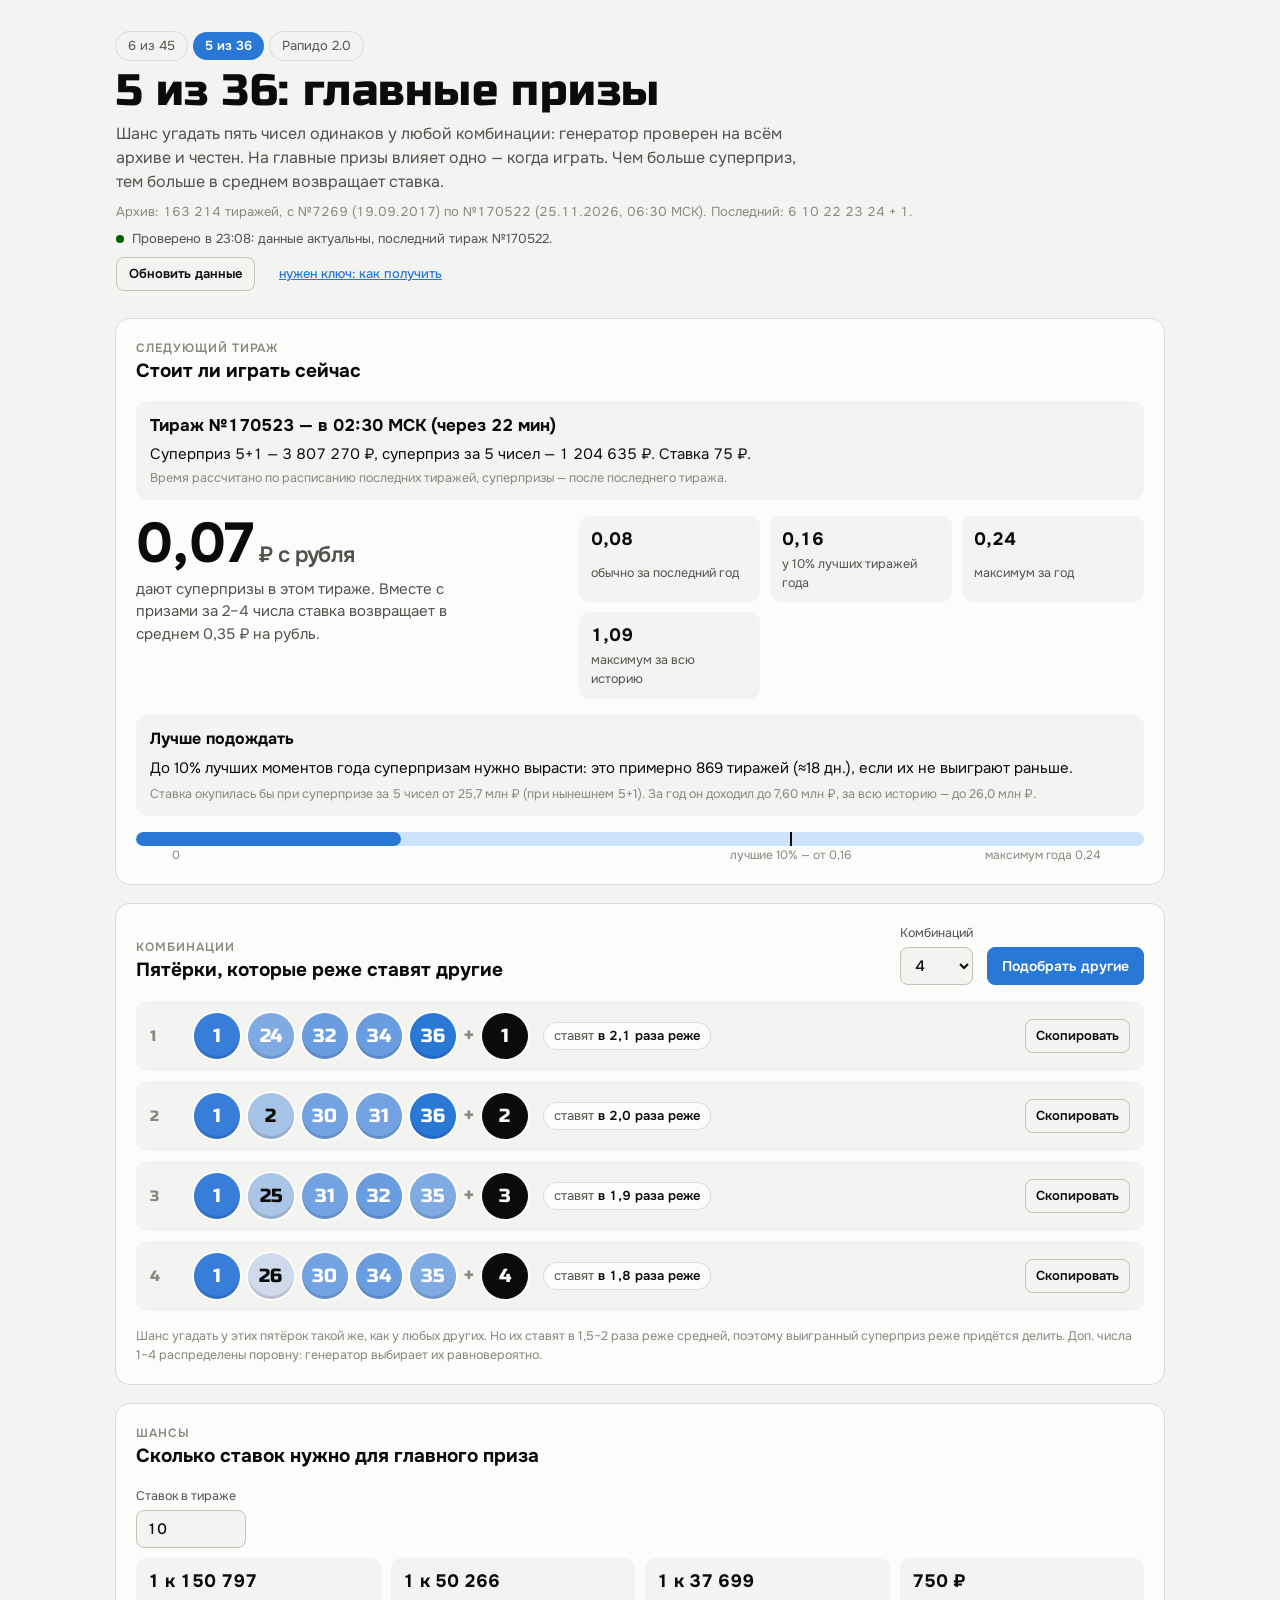
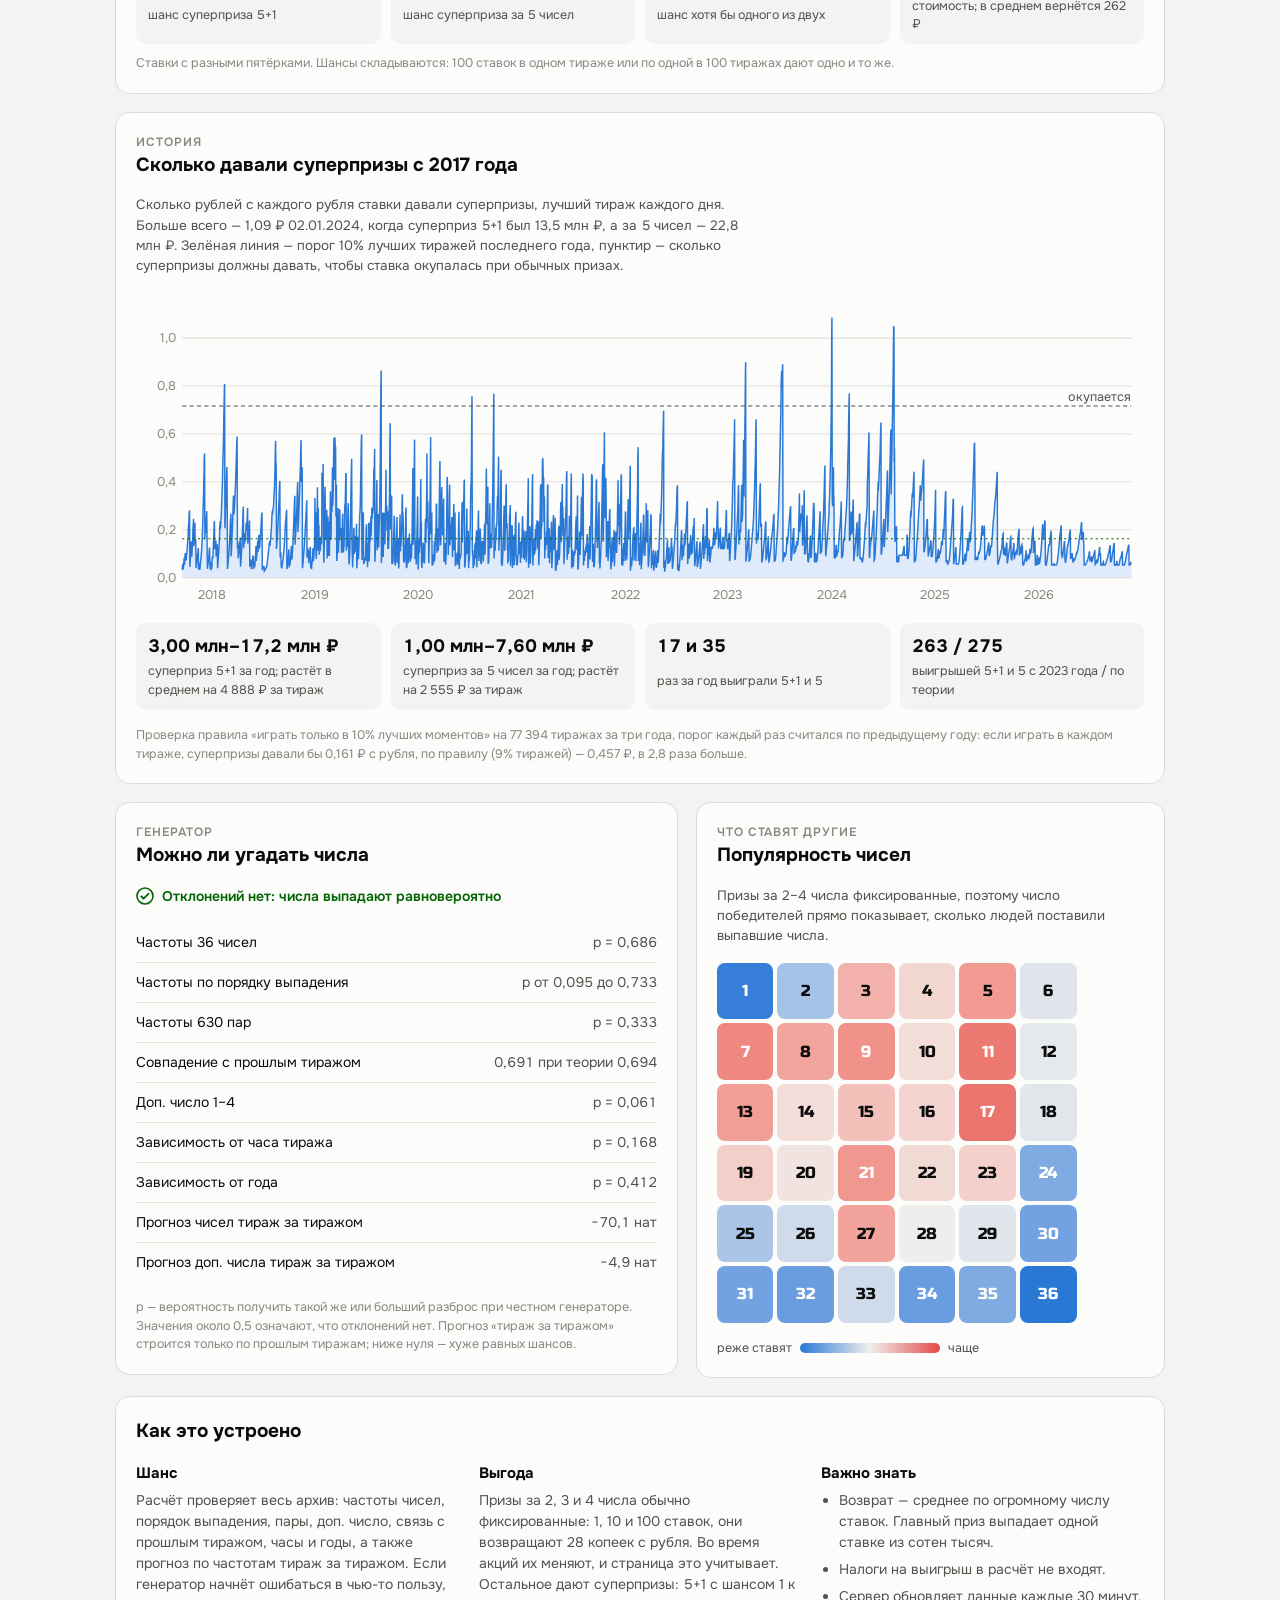
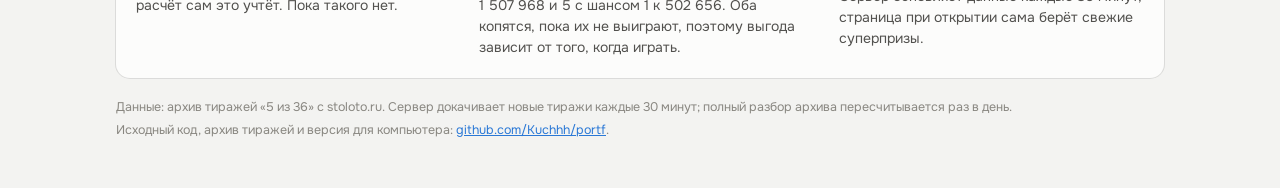
==== commit 06238171: "Тиражи: 6 из 45 по №19535, 5 из 36 по №170522, Рапидо 2.0 по №189426" ====
--- a/5x36/index.html
+++ b/5x36/index.html
@@ -376,7 +376,7 @@
 <script>
 (() => {
   'use strict';
-  const INIT = {"first":{"n":7269,"date":"2017-09-19 12:00"},"randomness":{"draws":163146,"freq_p":0.697,"min_count":22352,"max_count":22919,"expected":22659.1667,"pos_p":[0.739105586877951,0.6696580409716802,0.09317813494987255,0.6609473516801947,0.1757546551391459],"pairs_p":0.3588,"overlap_mean":0.6907,"overlap_expected":0.6944,"overlap_z":-2.0654,"bonus_counts":[40848,41059,40908,40331],"bonus_p":0.0612,"bonus_repeat":0.2499,"bonus_repeat_z":-0.0472,"hour_p":0.1621,"year_p":0.4235},"bias":{"passed":false,"main":-70.2438,"bonus":-4.9414,"p_main":[0.0,1.0,1.0,1.0,1.0,1.0,1.0,1.0,1.0,1.0,1.0,1.0,1.0,1.0,1.0,1.0,1.0,1.0,1.0,1.0,1.0,1.0,1.0,1.0,1.0,1.0,1.0,1.0,1.0,1.0,1.0,1.0,1.0,1.0,1.0,1.0,1.0],"p_bonus":[0.0,1.0,1.0,1.0,1.0]},"crowd":{"q":[1.0,0.8363,0.9291,1.0775,1.0311,1.1065,0.9825,1.1317,1.093,1.1196,1.0224,1.147,0.9904,1.1027,1.0228,1.0588,1.0332,1.1539,0.9853,1.0411,1.0139,1.1106,1.0267,1.0381,0.8955,0.9357,0.9684,1.0959,0.9978,0.9835,0.8841,0.8833,0.8777,0.9689,0.8779,0.8963,0.829],"norm":1.0207835545370214,"beta3":[-0.0915,-0.0422,0.0405,0.0137,0.0538,-0.0134,0.0637,0.0451,0.0628,0.0101,0.0733,-0.0018,0.0587,0.0135,0.0316,0.015,0.0702,-0.0023,0.022,0.0093,0.0526,0.01,0.0196,-0.0604,-0.0314,-0.0176,0.0503,-0.0028,-0.0107,-0.0675,-0.0676,-0.0675,-0.0152,-0.0714,-0.0543,-0.0979],"beta2":[-0.0566,-0.0207,0.0224,0.0108,0.0309,-0.0031,0.0389,0.0284,0.0329,0.0077,0.0417,-0.0048,0.0261,0.006,0.0168,0.0113,0.0471,-0.0077,0.012,0.0031,0.0339,0.0103,0.0116,-0.0328,-0.0225,-0.0095,0.0271,0.0002,-0.004,-0.0365,-0.037,-0.0409,-0.0106,-0.0385,-0.0357,-0.0583]},"hist":{"year_draws":21504,"m_median":0.08,"m_q90":0.1621,"m_max_year":0.2377,"m_max_ever":1.0857,"sp1_min":3000000,"sp1_max":17166021,"sp1_median":3552075,"sp1_max_ever":50176693,"sp2_min":1000000,"sp2_max":7601220,"sp2_median":1225320,"sp2_max_ever":26037700,"sp1_step":1215,"sp1_step_mean":4918.1352,"sp2_step":675,"sp2_step_mean":2548.813,"wins5_year":37,"wins51_year":17,"check_from":"2023-01-01","check_bets":103713904,"check_exp":275.109,"check_obs":263},"timing":{"draws":77422,"every":0.1612,"chosen":0.4567,"share":0.0891,"above1":78},"series":[["2017-09-19",0.0326,3000000,312600,80],["2017-09-20",0.0483,3000000,943400,80],["2017-09-21",0.0579,3000000,1326660,80],["2017-09-22",0.04,3000000,606540,80],["2017-09-23",0.0388,3000000,560500,80],["2017-09-24",0.0519,3014620,1081420,80],["2017-09-25",0.068,3500600,1567400,80],["2017-09-26",0.0829,3951260,2018060,80],["2017-09-27",0.0517,4522300,571040,80],["2017-09-28",0.0734,5175700,1224440,80],["2017-09-29",0.0935,5783820,1832560,80],["2017-09-30",0.1021,5891380,2141940,80],["2017-10-01",0.08,6981400,888200,80],["2017-10-02",0.0843,7209240,987220,80],["2017-10-03",0.0721,3000000,1900620,80],["2017-10-04",0.0857,3000000,2446360,80],["2017-10-05",0.0968,3000000,2892440,80],["2017-10-06",0.1123,3000000,3514700,80],["2017-10-07",0.1271,3000000,4111520,80],["2017-10-08",0.1419,3000000,4706800,80],["2017-10-09",0.1563,3000000,5284100,80],["2017-10-10",0.1813,3244120,6209640,80],["2017-10-11",0.2103,4252680,7038540,80],["2017-10-12",0.2249,3000000,8043740,80],["2017-10-13",0.2514,3000000,9110460,80],["2017-10-14",0.27,3000000,9856120,80],["2017-10-15",0.2811,3000000,10305680,80],["2017-10-16",0.0446,3659560,572080,80],["2017-10-17",0.0606,4143960,1056480,80],["2017-10-18",0.0774,4648540,1561060,80],["2017-10-19",0.1001,5333260,2245780,80],["2017-10-20",0.1218,5989880,2902400,80],["2017-10-21",0.1451,6690700,3603220,80],["2017-10-22",0.1507,6783500,3800020,80],["2017-10-23",0.0872,7794220,906720,80],["2017-10-24",0.1135,8587320,1699820,80],["2017-10-25",0.1351,9238860,2351360,80],["2017-10-26",0.1636,10100580,3213080,80],["2017-10-27",0.1982,11144400,4256900,80],["2017-10-28",0.2211,11834940,4947440,80],["2017-10-29",0.246,12499640,5725240,80],["2017-10-30",0.1309,13406940,794200,80],["2017-10-31",0.1573,14202840,1590100,80],["2017-11-01",0.1883,15139180,2526440,80],["2017-11-02",0.2207,16115720,3502980,80],["2017-11-03",0.2293,16500840,3719280,80],["2017-11-04",0.1411,3000000,4673280,80],["2017-11-05",0.157,3000000,5311980,80],["2017-11-06",0.157,3000000,5311980,80],["2017-11-07",0.04,3000000,608900,80],["2017-11-08",0.0488,3000000,961560,80],["2017-11-09",0.0558,3000000,1244800,80],["2017-11-10",0.0657,3050380,1626500,80],["2017-11-11",0.0783,3428080,2004200,80],["2017-11-12",0.0956,3951380,2527500,80],["2017-11-13",0.1002,3000000,3028640,80],["2017-11-14",0.1151,3000000,3626660,80],["2017-11-15",0.1237,3000000,3975660,80],["2017-11-16",0.0339,3000000,364040,80],["2017-11-17",0.0428,3000000,721400,80],["2017-11-18",0.0504,3000000,1026980,80],["2017-11-19",0.0609,3000000,1448000,80],["2017-11-20",0.0317,3000000,274320,80],["2017-11-21",0.0434,3312680,640320,80],["2017-11-22",0.0518,3000000,1082560,80],["2017-11-23",0.0648,3000000,1604420,80],["2017-11-24",0.0773,3000000,2108880,80],["2017-11-25",0.0906,3000000,2642960,80],["2017-11-26",0.1061,3000000,3266240,80],["2017-11-27",0.1226,3182900,3868500,80],["2017-11-28",0.1445,3845080,4530680,80],["2017-11-29",0.1734,4714600,5400200,80],["2017-11-30",0.204,5638800,6324400,80],["2017-12-01",0.2427,6804920,7490520,80],["2017-12-02",0.2813,7968260,8653860,80],["2017-12-03",0.3262,9323540,10009140,80],["2017-12-04",0.3804,10957300,11642900,80],["2017-12-05",0.4431,12850480,13536080,80],["2017-12-06",0.496,14444920,15130520,80],["2017-12-07",0.5183,14746380,15927500,80],["2017-12-08",0.1623,16326840,1084940,80],["2017-12-09",0.1941,17284780,2042880,80],["2017-12-10",0.2258,18241600,2999700,80],["2017-12-11",0.257,19152160,3951540,80],["2017-12-12",0.187,20034640,841200,80],["2017-12-13",0.2161,20912440,1719000,80],["2017-12-14",0.2527,22015860,2822420,80],["2017-12-15",0.2774,22919440,3516640,80],["2017-12-16",0.1294,3000000,4202440,80],["2017-12-17",0.0369,3000000,485580,80],["2017-12-18",0.045,3000000,810340,80],["2017-12-19",0.056,3000000,1251200,80],["2017-12-20",0.0646,3000000,1598940,80],["2017-12-21",0.0761,3000000,2061180,80],["2017-12-22",0.0869,3000000,2495200,80],["2017-12-23",0.1035,3479180,3002740,80],["2017-12-24",0.1226,3984640,3603560,80],["2017-12-25",0.1226,3984640,3603560,80],["2017-12-26",0.0564,4758880,680760,80],["2017-12-27",0.0348,3000000,398980,80],["2017-12-28",0.043,3000000,730460,80],["2017-12-29",0.0567,3000000,1281440,80],["2017-12-30",0.066,3000000,1655780,80],["2017-12-31",0.0364,3000000,465700,80],["2018-01-01",0.0375,3000000,508140,80],["2018-01-02",0.0465,3000000,870100,80],["2018-01-03",0.0847,4012020,2069000,80],["2018-01-04",0.0847,4012020,2069000,80],["2018-01-05",0.0767,5455440,1264960,80],["2018-01-06",0.0978,6092960,1902480,80],["2018-01-07",0.1271,6976180,2785700,80],["2018-01-08",0.1573,7887400,3696920,80],["2018-01-09",0.1884,8825300,4634820,80],["2018-01-10",0.2322,9971720,6014860,80],["2018-01-11",0.2322,9971720,6014860,80],["2018-01-12",0.1185,11535500,918940,80],["2018-01-13",0.1412,12221920,1605360,80],["2018-01-14",0.1466,12293440,1798860,80],["2018-01-15",0.1465,13730520,1315100,80],["2018-01-16",0.1547,14109800,1515620,80],["2018-01-17",0.0881,3000000,2540960,80],["2018-01-18",0.1017,3000000,3087900,80],["2018-01-19",0.114,3000000,3583760,80],["2018-01-20",0.13,3000000,4228320,80],["2018-01-21",0.1388,3000000,4582000,80],["2018-01-22",0.0391,3345420,457800,80],["2018-01-23",0.0552,3830020,942400,80],["2018-01-24",0.0697,4268720,1381100,80],["2018-01-25",0.0899,4877200,1989580,80],["2018-01-26",0.1082,5428480,2540860,80],["2018-01-27",0.1271,5998880,3111260,80],["2018-01-28",0.1506,6708260,3820640,80],["2018-01-29",0.1775,7518380,4630760,80],["2018-01-30",0.2106,8518100,5630480,80],["2018-01-31",0.2352,9318020,6353880,80],["2018-02-01",0.2043,3000000,7216400,80],["2018-02-02",0.2223,3000000,7937400,80],["2018-02-03",0.2395,3000000,8631140,80],["2018-02-04",0.2601,3020340,9450740,80],["2018-02-05",0.2888,3886260,10316660,80],["2018-02-06",0.3207,4847880,11278280,80],["2018-02-07",0.3559,5911040,12341440,80],["2018-02-08",0.3962,7126340,13556740,80],["2018-02-09",0.4426,8525820,14956220,80],["2018-02-10",0.4889,9922000,16352400,80],["2018-02-11",0.5396,11452540,17882940,80],["2018-02-12",0.5954,13133640,19564040,80],["2018-02-13",0.6586,15041020,21471420,80],["2018-02-14",0.7281,17136840,23567240,80],["2018-02-15",0.7913,19043160,25473560,80],["2018-02-16",0.8087,19445700,26037700,80],["2018-02-17",0.2058,20913560,1306260,80],["2018-02-18",0.2352,21798120,2190820,80],["2018-02-19",0.27,22847280,3239980,80],["2018-02-20",0.3039,23870600,4263300,80],["2018-02-21",0.34,24960640,5353340,80],["2018-02-22",0.386,26346840,6739540,80],["2018-02-23",0.4357,27846000,8238700,80],["2018-02-24",0.462,28510940,9076140,80],["2018-02-25",0.2806,29976460,1293021,80],["2018-02-26",0.0361,3000000,450260,80],["2018-02-27",0.048,3000000,931140,80],["2018-02-28",0.0582,3000000,1338680,80],["2018-03-01",0.0738,3000000,1968720,80],["2018-03-02",0.0878,3000000,2530780,80],["2018-03-03",0.1008,3040262,3040260,80],["2018-03-04",0.1178,3553942,3553940,80],["2018-03-05",0.141,4252782,4252780,80],["2018-03-06",0.1664,5019882,5019880,80],["2018-03-07",0.1946,5867622,5867620,80],["2018-03-08",0.2266,6835462,6835460,80],["2018-03-09",0.2497,7529942,7529940,80],["2018-03-10",0.2671,7917902,8103180,80],["2018-03-11",0.0892,8767922,664740,80],["2018-03-12",0.1103,9403962,1300780,80],["2018-03-13",0.1391,10273882,2170700,80],["2018-03-14",0.1637,11013322,2910140,80],["2018-03-15",0.2002,12114662,4011480,80],["2018-03-16",0.2343,13144422,5041240,80],["2018-03-17",0.2628,14003102,5899920,80],["2018-03-18",0.2997,15116022,7012840,80],["2018-03-19",0.3401,16462682,8190580,80],["2018-03-20",0.3401,16462682,8190580,80],["2018-03-21",0.2634,3000000,9593160,80],["2018-03-22",0.285,3000000,10461960,80],["2018-03-23",0.3042,3000000,11232520,80],["2018-03-24",0.3251,3534760,11894260,80],["2018-03-25",0.3525,4361300,12720800,80],["2018-03-26",0.378,5129780,13489280,80],["2018-03-27",0.4125,6171220,14530720,80],["2018-03-28",0.448,7241980,15601480,80],["2018-03-29",0.4856,8376040,16735540,80],["2018-03-30",0.5228,9496440,17855940,80],["2018-03-31",0.5622,10684740,19044240,80],["2018-04-01",0.5887,11368020,19882740,80],["2018-04-02",0.1208,12284600,761360,80],["2018-04-03",0.1406,12883940,1360700,80],["2018-04-04",0.1491,13221160,1587300,80],["2018-04-05",0.0803,3000000,2230800,80],["2018-04-06",0.0905,3000000,2639100,80],["2018-04-07",0.1006,3000000,3046560,80],["2018-04-08",0.1115,3000000,3484460,80],["2018-04-09",0.1249,3000000,4022700,80],["2018-04-10",0.1379,3000000,4544660,80],["2018-04-11",0.1539,3368280,5066200,80],["2018-04-12",0.1675,3777160,5475080,80],["2018-04-13",0.0453,4173120,432000,80],["2018-04-14",0.0579,4550720,809600,80],["2018-04-15",0.0748,5061700,1320580,80],["2018-04-16",0.0934,5622940,1881820,80],["2018-04-17",0.1155,6287860,2546740,80],["2018-04-18",0.138,6967800,3226680,80],["2018-04-19",0.1611,7664420,3923300,80],["2018-04-20",0.2035,8943960,5202840,80],["2018-04-21",0.2381,9987060,6245940,80],["2018-04-22",0.2693,10928200,7187080,80],["2018-04-23",0.2969,11620920,8065320,80],["2018-04-24",0.1226,12551860,745420,80],["2018-04-25",0.1467,13278960,1472520,80],["2018-04-26",0.1607,13611320,1926860,80],["2018-04-27",0.141,14551440,818140,80],["2018-04-28",0.1651,15278300,1545000,80],["2018-04-29",0.1865,15836060,2220240,80],["2018-04-30",0.152,16548820,595280,80],["2018-05-01",0.1722,17158600,1205060,80],["2018-05-02",0.1963,17886760,1933220,80],["2018-05-03",0.2267,18733100,2872420,80],["2018-05-04",0.2267,18733100,2872420,80],["2018-05-05",0.196,20031460,1205500,80],["2018-05-06",0.227,20966980,2141020,80],["2018-05-07",0.2596,21949500,3123540,80],["2018-05-08",0.2901,23002940,3998860,80],["2018-05-09",0.142,3000000,4708420,80],["2018-05-10",0.155,3000000,5232760,80],["2018-05-11",0.169,3000000,5795280,80],["2018-05-12",0.1808,3000000,6269460,80],["2018-05-13",0.1948,3000000,6834380,80],["2018-05-14",0.2163,3391020,7568000,80],["2018-05-15",0.2379,3959380,8247520,80],["2018-05-16",0.0458,4432740,362200,80],["2018-05-17",0.0554,4723360,652820,80],["2018-05-18",0.07,5163900,1093360,80],["2018-05-19",0.0766,5423900,1270440,80],["2018-05-20",0.0639,3000000,1569920,80],["2018-05-21",0.0352,3000000,417220,80],["2018-05-22",0.0405,3000000,628780,80],["2018-05-23",0.0507,3000000,1039120,80],["2018-05-24",0.0583,3000000,1342840,80],["2018-05-25",0.0683,3000000,1747340,80],["2018-05-26",0.0787,3000000,2165120,80],["2018-05-27",0.0889,3000000,2576300,80],["2018-05-28",0.0889,3000000,2576300,80],["2018-05-29",0.0356,3000000,432200,80],["2018-05-30",0.042,3000000,688620,80],["2018-05-31",0.052,3231320,1012400,80],["2018-06-01",0.0664,3602840,1469440,80],["2018-06-02",0.0426,4050280,361920,80],["2018-06-03",0.0545,4408680,720320,80],["2018-06-04",0.0709,4903600,1215240,80],["2018-06-05",0.0894,5461480,1773120,80],["2018-06-06",0.113,6175180,2486820,80],["2018-06-07",0.1321,6693700,3079840,80],["2018-06-08",0.0694,7169440,401240,80],["2018-06-09",0.0853,7648780,880580,80],["2018-06-10",0.1006,8110620,1342420,80],["2018-06-11",0.1177,8625720,1857520,80],["2018-06-12",0.1404,9311760,2543560,80],["2018-06-13",0.1545,9696800,2982360,80],["2018-06-14",0.1055,10494000,743440,80],["2018-06-15",0.1264,11123740,1373180,80],["2018-06-16",0.1514,11879280,2128720,80],["2018-06-17",0.1764,12729340,2848980,80],["2018-06-18",0.1764,12729340,2848980,80],["2018-06-19",0.1213,3000000,3879760,80],["2018-06-20",0.1341,3000000,4391560,80],["2018-06-21",0.1495,3000000,5010520,80],["2018-06-22",0.1658,3000000,5668480,80],["2018-06-23",0.1816,3243700,6222480,80],["2018-06-24",0.2,3798060,6776840,80],["2018-06-25",0.2206,4417780,7396560,80],["2018-06-26",0.2504,5316680,8295460,80],["2018-06-27",0.2664,5879200,8754480,80],["2018-06-28",0.2714,3000000,9912320,80],["2018-06-29",0.0314,3000000,262960,80],["2018-06-30",0.0387,3000000,554580,80],["2018-07-01",0.0409,3000000,645767,80],["2018-07-02",0.0428,3000000,720292,80],["2018-07-03",0.0443,3000000,782351,80],["2018-07-04",0.0467,3000000,877446,80],["2018-07-05",0.0467,3000000,877446,80],["2018-07-06",0.0274,3000000,101937,80],["2018-07-07",0.0289,3000000,163339,80],["2018-07-08",0.0303,3000000,217449,80],["2018-07-09",0.0318,3000000,276811,80],["2018-07-10",0.0334,3000000,342883,80],["2018-07-11",0.0354,3026707,412732,80],["2018-07-12",0.0415,3539712,487148,80],["2018-07-13",0.0415,3539712,487148,80],["2018-07-14",0.0425,4675192,150379,80],["2018-07-15",0.0493,5259196,230016,80],["2018-07-16",0.0583,6032399,335452,80],["2018-07-17",0.0679,6854143,447508,80],["2018-07-18",0.0768,7614850,551241,80],["2018-07-19",0.0872,8500728,672043,80],["2018-07-20",0.0975,9386677,792854,80],["2018-07-21",0.1075,10237954,908937,80],["2018-07-22",0.1187,11201413,1040318,80],["2018-07-23",0.1328,12407471,1204780,80],["2018-07-24",0.1462,13551260,1360752,80],["2018-07-25",0.1486,13681676,1416058,80],["2018-07-26",0.1319,15342024,188889,80],["2018-07-27",0.1441,16384859,331094,80],["2018-07-28",0.1567,17466098,478536,80],["2018-07-29",0.1689,18513157,621316,80],["2018-07-30",0.185,19889829,809044,80],["2018-07-31",0.2028,21417826,1017408,80],["2018-08-01",0.2235,23184584,1258329,80],["2018-08-02",0.2494,25403909,1560964,80],["2018-08-03",0.2738,27393554,1880928,80],["2018-08-04",0.2738,27393554,1880928,80],["2018-08-05",0.2643,30686021,400324,80],["2018-08-06",0.2888,32750642,696888,80],["2018-08-07",0.2906,34419826,212592,80],["2018-08-08",0.3084,35941099,420038,80],["2018-08-09",0.3323,37991006,699571,80],["2018-08-10",0.354,39851150,953227,80],["2018-08-11",0.3801,42078114,1256904,80],["2018-08-12",0.4071,44396773,1573084,80],["2018-08-13",0.4571,45802885,3114172,80],["2018-08-14",0.5305,47413429,5529988,80],["2018-08-15",0.5719,48084021,6969461,80],["2018-08-16",0.4758,50176693,2406744,80],["2018-08-17",0.4758,50176693,2406744,80],["2018-08-18",0.1193,3000000,3798480,80],["2018-08-19",0.1339,3000000,4383552,80],["2018-08-20",0.1516,3000000,5097552,80],["2018-08-21",0.1692,3000000,5805336,80],["2018-08-22",0.1876,3000000,6544488,80],["2018-08-23",0.2106,3144160,7421664,80],["2018-08-24",0.2374,3731344,8302440,80],["2018-08-25",0.2641,4316080,9179544,80],["2018-08-26",0.2912,4912064,10073520,80],["2018-08-27",0.3207,5559408,11044536,80],["2018-08-28",0.3555,6322752,12189552,80],["2018-08-29",0.3926,7136640,13410384,80],["2018-08-30",0.4036,7280192,13801488,80],["2018-08-31",0.0843,7901168,755688,80],["2018-09-01",0.0989,8221360,1235976,80],["2018-09-02",0.1072,8347568,1527192,80],["2018-09-03",0.0751,8580448,159816,80],["2018-09-04",0.0461,3000000,853896,80],["2018-09-05",0.0461,3000000,853896,80],["2018-09-06",0.038,3000000,527064,80],["2018-09-07",0.0486,3000000,952488,80],["2018-09-08",0.0578,3000000,1322520,80],["2018-09-09",0.0662,3000000,1662528,80],["2018-09-10",0.0749,3000000,2012328,80],["2018-09-11",0.0865,3000000,2479992,80],["2018-09-12",0.0977,3000000,2928168,80],["2018-09-13",0.1121,3000000,3508728,80],["2018-09-14",0.124,3051360,3970560,80],["2018-09-15",0.1406,3414528,4515312,80],["2018-09-16",0.1571,3775856,5057304,80],["2018-09-17",0.1785,4245424,5761656,80],["2018-09-18",0.205,4826880,6633840,80],["2018-09-19",0.2332,5548512,7528800,80],["2018-09-20",0.2332,5548512,7528800,80],["2018-09-21",0.2566,3000000,9316896,80],["2018-09-22",0.2756,3000000,10081200,80],["2018-09-23",0.283,3000000,10380720,80],["2018-09-24",0.0356,3000000,429672,80],["2018-09-25",0.044,3000000,769224,80],["2018-09-26",0.0532,3000000,1138872,80],["2018-09-27",0.0622,3000000,1502424,80],["2018-09-28",0.0725,3042704,1899624,80],["2018-09-29",0.0869,3358816,2373792,80],["2018-09-30",0.1035,3723856,2921352,80],["2018-10-01",0.1182,4003792,3419712,80],["2018-10-02",0.0423,4246512,285624,80],["2018-10-03",0.0556,4537616,722280,80],["2018-10-04",0.0688,4780960,1171056,80],["2018-10-05",0.0531,5121168,426552,80],["2018-10-06",0.0658,5401296,846744,80],["2018-10-07",0.0791,5691520,1282080,80],["2018-10-08",0.0978,6103280,1899720,80],["2018-10-09",0.1175,6534336,2546304,80],["2018-10-10",0.1324,6799120,3056160,80],["2018-10-11",0.0781,7287584,710928,80],["2018-10-12",0.0786,7735488,580944,80],["2018-10-13",0.0969,8137536,1184016,80],["2018-10-14",0.1129,8488832,1710960,80],["2018-10-15",0.1385,9050368,2553264,80],["2018-10-16",0.1656,9644608,3444624,80],["2018-10-17",0.1955,10300496,4428456,80],["2018-10-18",0.2263,10976032,5441760,80],["2018-10-19",0.2581,11673344,6487728,80],["2018-10-20",0.2901,12374928,7540104,80],["2018-10-21",0.3231,13099104,8626368,80],["2018-10-22",0.3417,13506704,9237768,80],["2018-10-23",0.1377,13961824,883320,80],["2018-10-24",0.1591,14432176,1588848,80],["2018-10-25",0.1853,15004944,2448000,80],["2018-10-26",0.2073,15488864,3173880,80],["2018-10-27",0.2344,16081776,4063248,80],["2018-10-28",0.2608,16661664,4933080,80],["2018-10-29",0.2929,17365264,5988480,80],["2018-10-30",0.3317,18218080,7267704,80],["2018-10-31",0.3721,19102560,8594424,80],["2018-11-01",0.3995,19594992,9535176,80],["2018-11-02",0.1908,20326672,895416,80],["2018-11-03",0.2147,20851248,1682280,80],["2018-11-04",0.2369,21338048,2412480,80],["2018-11-05",0.2665,21987872,3387216,80],["2018-11-06",0.2997,22716592,4480296,80],["2018-11-07",0.3359,23509168,5669160,80],["2018-11-08",0.3714,24288896,6838752,80],["2018-11-09",0.4069,25068576,8008272,80],["2018-11-10",0.4452,25906592,9265296,80],["2018-11-11",0.4869,26821632,10637856,80],["2018-11-12",0.5313,27795824,12099144,80],["2018-11-13",0.5745,28907296,13466952,80],["2018-11-14",0.3979,3000000,15002448,80],["2018-11-15",0.4273,3000000,16183296,80],["2018-11-16",0.4512,3000000,17142288,80],["2018-11-17",0.4603,3000000,17511504,80],["2018-11-18",0.0392,3000000,577200,80],["2018-11-19",0.0491,3119360,933888,80],["2018-11-20",0.0627,3418384,1382424,80],["2018-11-21",0.0787,3769120,1908528,80],["2018-11-22",0.0923,4067952,2356776,80],["2018-11-23",0.1078,4406320,2864328,80],["2018-11-24",0.1229,4739296,3363792,80],["2018-11-25",0.1429,5176800,4020048,80],["2018-11-26",0.1652,5666480,4754568,80],["2018-11-27",0.1851,6103904,5410704,80],["2018-11-28",0.2066,6573616,6115272,80],["2018-11-29",0.2261,7002672,6758856,80],["2018-11-30",0.2504,7534800,7557048,80],["2018-12-01",0.2778,8136560,8459688,80],["2018-12-02",0.2969,8554256,9086232,80],["2018-12-03",0.3228,9004096,9978792,80],["2018-12-04",0.083,9396048,206952,80],["2018-12-05",0.0975,9712768,682032,80],["2018-12-06",0.1125,10041728,1175472,80],["2018-12-07",0.1228,10229824,1528848,80],["2018-12-08",0.1067,10750128,709224,80],["2018-12-09",0.1133,10953696,904896,80],["2018-12-10",0.0598,3000000,1403448,80],["2018-12-11",0.0722,3000000,1905168,80],["2018-12-12",0.0828,3000000,2330520,80],["2018-12-13",0.0951,3000000,2825184,80],["2018-12-14",0.1097,3000000,3409800,80],["2018-12-15",0.1233,3000000,3958200,80],["2018-12-16",0.128,3000000,4148400,80],["2018-12-17",0.0384,3000000,544680,80],["2018-12-18",0.0484,3000000,945360,80],["2018-12-19",0.0572,3000000,1299864,80],["2018-12-20",0.0355,3113544,388728,80],["2018-12-21",0.0504,3441016,879936,80],["2018-12-22",0.064,3738808,1326624,80],["2018-12-23",0.0791,4069560,1822752,80],["2018-12-24",0.0953,4425976,2357376,80],["2018-12-25",0.1194,4883000,3174072,80],["2018-12-26",0.1194,4883000,3174072,80],["2018-12-27",0.0681,5561032,885888,80],["2018-12-28",0.085,5931560,1441680,80],["2018-12-29",0.1042,6352296,2072784,80],["2018-12-30",0.1277,6866872,2844648,80],["2018-12-31",0.1549,7464728,3741432,80],["2019-01-01",0.3321,7708592,4107228,40],["2019-01-02",0.1192,1307552,1961328,40],["2019-01-03",0.1976,2166776,3250164,40],["2019-01-04",0.2729,2852832,4535232,40],["2019-01-05",0.0897,3279688,710472,40],["2019-01-06",0.0778,1000000,1231512,40],["2019-01-07",0.1413,1549184,2323776,40],["2019-01-08",0.2203,2415856,3623784,40],["2019-01-09",0.2999,3289296,4933944,40],["2019-01-10",0.3775,3940704,6276732,40],["2019-01-11",0.1135,4980056,621048,40],["2019-01-12",0.1889,5807736,1862568,40],["2019-01-13",0.2895,6911168,3517716,40],["2019-01-14",0.1862,7819544,4880280,80],["2019-01-15",0.2209,8497400,6051408,80],["2019-01-16",0.0958,9138712,807624,80],["2019-01-17",0.1196,9659864,1589352,80],["2019-01-18",0.1448,10211848,2417328,80],["2019-01-19",0.1618,10514392,3001944,80],["2019-01-20",0.1107,11101576,749976,80],["2019-01-21",0.1362,11662312,1591080,80],["2019-01-22",0.1669,12333816,2598336,80],["2019-01-23",0.172,12393528,2784408,80],["2019-01-24",0.1383,13226888,1153536,80],["2019-01-25",0.1631,13771000,1969704,80],["2019-01-26",0.4375,14821584,3855660,40],["2019-01-27",0.2942,15688912,686616,40],["2019-01-28",0.3666,16482832,1877496,40],["2019-01-29",0.4124,16890656,2662056,40],["2019-01-30",0.4749,19411784,3078840,40],["2019-01-31",0.2141,1000000,3971184,40],["2019-02-01",0.0637,1000000,946992,40],["2019-02-02",0.0652,1429480,834912,40],["2019-02-03",0.1371,2217496,2016936,40],["2019-02-04",0.2193,3118752,3368820,40],["2019-02-05",0.3423,4468392,5393280,40],["2019-02-06",0.3788,4638384,6070488,40],["2019-02-07",0.2003,6079800,2001372,40],["2019-02-08",0.1606,6803160,960984,40],["2019-02-09",0.1599,7723344,640440,40],["2019-02-10",0.1892,7879368,1177032,40],["2019-02-11",0.248,9332152,1876620,40],["2019-02-12",0.2831,9716024,2452428,40],["2019-02-13",0.0803,1000000,1281528,40],["2019-02-14",0.1318,1445816,2168724,40],["2019-02-15",0.2093,2295144,3442716,40],["2019-02-16",0.2552,2626488,4256160,40],["2019-02-17",0.0897,3356280,685704,40],["2019-02-18",0.1133,1000000,1945056,40],["2019-02-19",0.1686,1424768,2915412,40],["2019-02-20",0.2334,2056336,4006428,40],["2019-02-21",0.0905,2753704,902388,40],["2019-02-22",0.1502,3407576,1883196,40],["2019-02-23",0.2295,4278040,3188892,40],["2019-02-24",0.3053,5109288,4435764,40],["2019-02-25",0.3603,5359752,5456928,40],["2019-02-26",0.1893,6721888,1565376,40],["2019-02-27",0.158,7733864,598140,40],["2019-02-28",0.2681,8942216,2410668,40],["2019-03-01",0.3309,9434552,3507852,40],["2019-03-02",0.2738,10917336,1865496,40],["2019-03-03",0.3749,12026448,3529164,40],["2019-03-04",0.4606,12712568,5024340,40],["2019-03-05",0.3017,13963808,1410864,40],["2019-03-06",0.3367,14139584,2055672,40],["2019-03-07",0.3824,15970912,2365848,40],["2019-03-08",0.4957,17213320,4229460,40],["2019-03-09",0.5836,17962224,5746656,40],["2019-03-10",0.4074,19379000,1731324,40],["2019-03-11",0.4373,19551720,2275776,40],["2019-03-12",0.4835,21455352,2570076,40],["2019-03-13",0.5857,22382856,4315548,40],["2019-03-14",0.4858,23834368,1823052,40],["2019-03-15",0.5463,24734648,2738256,40],["2019-03-16",0.256,1076504,4788228,40],["2019-03-17",0.3251,1833936,5924376,40],["2019-03-18",0.3881,2369352,7013628,40],["2019-03-19",0.0696,2967496,410352,40],["2019-03-20",0.0767,3443648,393984,40],["2019-03-21",0.1136,1000000,1950108,40],["2019-03-22",0.167,1511016,2854596,40],["2019-03-23",0.2281,2180800,3859272,40],["2019-03-24",0.2901,2718264,4926012,40],["2019-03-25",0.1035,3500888,913392,40],["2019-03-26",0.1559,4075888,1775892,40],["2019-03-27",0.1826,4221112,2264244,40],["2019-03-28",0.1529,5277680,1314336,40],["2019-03-29",0.2235,6051936,2475720,40],["2019-03-30",0.2858,6542768,3565656,40],["2019-03-31",0.1692,7401192,933948,40],["2019-04-01",0.1933,7502032,1385340,40],["2019-04-02",0.2043,8739200,1194192,40],["2019-04-03",0.2043,8739200,1194192,40],["2019-04-04",0.2009,9957000,721068,40],["2019-04-05",0.1025,1000000,1727052,40],["2019-04-06",0.1408,1055400,2478924,40],["2019-04-07",0.1834,1522328,3179316,40],["2019-04-08",0.242,2165360,4143864,40],["2019-04-09",0.2669,2288408,4603980,40],["2019-04-10",0.1047,3171416,1048968,40],["2019-04-11",0.1446,3547280,1724268,40],["2019-04-12",0.1053,4118344,745092,40],["2019-04-13",0.1292,4303016,1162908,40],["2019-04-14",0.1324,5049408,978780,40],["2019-04-15",0.2033,5827104,2145324,40],["2019-04-16",0.2771,6636576,3359532,40],["2019-04-17",0.3084,7123664,3826992,40],["2019-04-18",0.2874,1000000,5445732,40],["2019-04-19",0.3556,1668896,6593508,40],["2019-04-20",0.4332,2403864,7909008,40],["2019-04-21",0.4332,2403864,7909008,40],["2019-04-22",0.1124,3315664,1154652,40],["2019-04-23",0.1605,3843312,1946124,40],["2019-04-24",0.179,3946112,2283660,40],["2019-04-25",0.1266,4717040,973056,40],["2019-04-26",0.1696,5188704,1680552,40],["2019-04-27",0.2314,5866352,2697024,40],["2019-04-28",0.2826,6428416,3540120,40],["2019-04-29",0.311,6534720,4075368,40],["2019-04-30",0.1334,7314672,243984,40],["2019-05-01",0.0664,1000000,1002408,40],["2019-05-02",0.0554,1000000,780048,40],["2019-05-03",0.0764,1090368,1173084,40],["2019-05-04",0.1079,1435968,1691484,40],["2019-05-05",0.1533,1933568,2437884,40],["2019-05-06",0.2038,2487664,3269028,40],["2019-05-07",0.2605,3109488,4201764,40],["2019-05-08",0.3319,3891800,5375232,40],["2019-05-09",0.3975,4611464,6454728,40],["2019-05-10",0.4641,5342336,7551036,40],["2019-05-11",0.4961,5525112,8132376,40],["2019-05-12",0.1429,6325232,764316,40],["2019-05-13",0.0893,1000000,1461708,40],["2019-05-14",0.0424,1000000,519168,40],["2019-05-15",0.07,1077776,1047960,40],["2019-05-16",0.1032,1441832,1594044,40],["2019-05-17",0.1454,1904648,2288268,40],["2019-05-18",0.1897,2390584,3017172,40],["2019-05-19",0.2083,2475848,3362508,40],["2019-05-20",0.098,3219128,897480,40],["2019-05-21",0.1438,3721560,1651128,40],["2019-05-22",0.1739,3975688,2171868,40],["2019-05-23",0.108,4513216,666744,40],["2019-05-24",0.1221,4586488,926700,40],["2019-05-25",0.1308,5208712,894012,40],["2019-05-26",0.127,5714560,648048,40],["2019-05-27",0.1706,6193072,1365816,40],["2019-05-28",0.2249,6788072,2258316,40],["2019-05-29",0.0384,1000000,438396,40],["2019-05-30",0.0598,1000000,869316,40],["2019-05-31",0.0834,1000000,1342848,40],["2019-06-01",0.1111,1218288,1827432,40],["2019-06-02",0.1578,1730664,2595996,40],["2019-06-03",0.1708,1791568,2836848,40],["2019-06-04",0.0769,2391136,749856,40],["2019-06-05",0.1155,2813944,1384068,40],["2019-06-06",0.1564,3263064,2057748,40],["2019-06-07",0.208,3828960,2906592,40],["2019-06-08",0.2606,4405632,3771600,40],["2019-06-09",0.2718,4677240,3904908,40],["2019-06-10",0.2877,1000000,5451060,40],["2019-06-11",0.3539,1602224,6582348,40],["2019-06-12",0.4316,2453584,7859388,40],["2019-06-13",0.4829,1000000,9375972,40],["2019-06-14",0.5727,1474968,11022984,40],["2019-06-15",0.5982,1631808,11484048,40],["2019-06-16",0.0732,2260608,717396,40],["2019-06-17",0.1045,2603968,1232436,40],["2019-06-18",0.142,3015320,1849464,40],["2019-06-19",0.1822,3456656,2511468,40],["2019-06-20",0.2184,1000000,4057044,40],["2019-06-21",0.2729,1061928,5132304,40],["2019-06-22",0.0563,1613568,593244,40],["2019-06-23",0.0747,1727024,926724,40],["2019-06-24",0.0844,2357416,911412,40],["2019-06-25",0.061,2744760,312072,40],["2019-06-26",0.0788,1000000,1250112,40],["2019-06-27",0.0788,1000000,1250112,40],["2019-06-28",0.0726,1231288,1048716,40],["2019-06-29",0.0986,1000000,1649268,40],["2019-06-30",0.1417,1000000,2515356,40],["2019-07-01",0.1978,1445448,3495300,40],["2019-07-02",0.2224,1567688,3948324,40],["2019-07-03",0.0695,2320800,624204,40],["2019-07-04",0.1175,2847400,1414104,40],["2019-07-05",0.1437,3024648,1881180,40],["2019-07-06",0.0429,1000000,530160,40],["2019-07-07",0.0725,1000000,1124328,40],["2019-07-08",0.1077,1181560,1772340,40],["2019-07-09",0.162,1776896,2665344,40],["2019-07-10",0.2294,2399440,3812532,40],["2019-07-11",0.0672,2978752,358584,40],["2019-07-12",0.0801,3033720,599784,40],["2019-07-13",0.1172,3853920,1071552,40],["2019-07-14",0.1817,4561168,2132424,40],["2019-07-15",0.2285,4945720,2944824,40],["2019-07-16",0.1522,5843632,1111296,40],["2019-07-17",0.2163,6547048,2166420,40],["2019-07-18",0.256,6850240,2864592,40],["2019-07-19",0.1755,7828272,920016,40],["2019-07-20",0.2356,8486584,1907484,40],["2019-07-21",0.2926,8863032,2929464,40],["2019-07-22",0.2461,10039008,1600860,40],["2019-07-23",0.2686,11166704,1677744,40],["2019-07-24",0.2686,11166704,1677744,40],["2019-07-25",0.2798,12185864,1562796,40],["2019-07-26",0.2816,13082232,1301280,40],["2019-07-27",0.3491,14680280,2125884,40],["2019-07-28",0.4555,15559384,3971172,40],["2019-07-29",0.3505,16861760,1426932,40],["2019-07-30",0.477,18248608,3507204,40],["2019-07-31",0.5367,18903752,4489920,40],["2019-08-01",0.0657,1000000,987336,40],["2019-08-02",0.0979,1073176,1609764,40],["2019-08-03",0.1404,1610288,2286264,40],["2019-08-04",0.1686,1000000,3056172,40],["2019-08-05",0.2087,1000000,3863676,40],["2019-08-06",0.2753,1701480,4967652,40],["2019-08-07",0.3548,2573984,6276408,40],["2019-08-08",0.4073,3026416,7180476,40],["2019-08-09",0.114,3849224,1008792,40],["2019-08-10",0.1695,4458360,1922496,40],["2019-08-11",0.2271,5090072,2870064,40],["2019-08-12",0.2669,5360920,3580332,40],["2019-08-13",0.1735,6544528,1306176,40],["2019-08-14",0.1254,1000000,2187912,40],["2019-08-15",0.1631,1000000,2945808,40],["2019-08-16",0.2117,1519448,3750588,40],["2019-08-17",0.2479,1000000,4650864,40],["2019-08-18",0.2984,1046072,5651340,40],["2019-08-19",0.3881,2029704,7126788,40],["2019-08-20",0.5102,3368552,9135060,40],["2019-08-21",0.6534,4939336,11491236,40],["2019-08-22",0.7984,6529136,13875936,40],["2019-08-23",0.8649,7258952,14970660,40],["2019-08-24",0.0603,1000000,879552,40],["2019-08-25",0.0892,1000000,1459824,40],["2019-08-26",0.1266,1388712,2083068,40],["2019-08-27",0.1758,1928128,2892192,40],["2019-08-28",0.2377,2606792,3910188,40],["2019-08-29",0.2719,2757648,4547040,40],["2019-08-30",0.0861,3337792,619536,40],["2019-08-31",0.1237,4174888,1095756,40],["2019-09-01",0.1774,4763648,1978896,40],["2019-09-02",0.2424,5476928,3048816,40],["2019-09-03",0.2708,5628384,3568644,40],["2019-09-04",0.1488,6563544,803700,40],["2019-09-05",0.1385,6933632,472656,40],["2019-09-06",0.1843,7893440,1074768,40],["2019-09-07",0.2462,8571656,2092092,40],["2019-09-08",0.3291,9481360,3456648,40],["2019-09-09",0.4501,10536424,5538480,40],["2019-09-10",0.2364,11351184,969036,40],["2019-09-11",0.2806,12499368,1476144,40],["2019-09-12",0.3003,12959736,1718532,40],["2019-09-13",0.1945,1000000,3576756,40],["2019-09-14",0.274,1461672,5021904,40],["2019-09-15",0.274,1461672,5021904,40],["2019-09-16",0.1195,2619144,1529316,40],["2019-09-17",0.1581,2943472,2197032,40],["2019-09-18",0.1191,3813608,1123980,40],["2019-09-19",0.1739,4414056,2024652,40],["2019-09-20",0.2389,5127248,3094440,40],["2019-09-21",0.3281,6105408,4561680,40],["2019-09-22",0.4295,7216984,6229044,40],["2019-09-23",0.5648,8701648,8456040,40],["2019-09-24",0.6439,9304392,9844188,40],["2019-09-25",0.2013,10209416,643800,40],["2019-09-26",0.2774,11502536,1744164,40],["2019-09-27",0.329,11894880,2649984,40],["2019-09-28",0.3134,13342112,1853544,40],["2019-09-29",0.3428,13664536,2337180,40],["2019-09-30",0.0556,1000000,783732,40],["2019-10-01",0.089,1000000,1455576,40],["2019-10-02",0.1017,1044064,1695828,40],["2019-10-03",0.0574,1000000,820452,40],["2019-10-04",0.0854,1000000,1382868,40],["2019-10-05",0.1278,1352736,2119560,40],["2019-10-06",0.1559,1000000,2801916,40],["2019-10-07",0.1976,1000000,3640212,40],["2019-10-08",0.2551,1000000,4796616,40],["2019-10-09",0.2551,1000000,4796616,40],["2019-10-10",0.0638,1118616,909828,40],["2019-10-11",0.0789,1185944,1190688,40],["2019-10-12",0.0493,1734184,412620,40],["2019-10-13",0.0681,2048136,686148,40],["2019-10-14",0.1134,2545296,1431888,40],["2019-10-15",0.1668,3195064,2289384,40],["2019-10-16",0.1674,1000000,3033264,40],["2019-10-17",0.2077,1000000,3841728,40],["2019-10-18",0.2535,1348408,4647192,40],["2019-10-19",0.0622,1904112,615516,40],["2019-10-20",0.0975,2291408,1196460,40],["2019-10-21",0.1447,2681024,2015976,40],["2019-10-22",0.1333,3783976,1419336,40],["2019-10-23",0.1605,4082488,1867104,40],["2019-10-24",0.0375,1000000,421428,40],["2019-10-25",0.0664,1000000,1001208,40],["2019-10-26",0.1063,1395752,1672200,40],["2019-10-27",0.1596,1980448,2549244,40],["2019-10-28",0.2216,2660280,3568992,40],["2019-10-29",0.2641,3029272,4301208,40],["2019-10-30",0.1098,3780488,948096,40],["2019-10-31",0.1362,4012880,1401672,40],["2019-11-01",0.1301,4767224,1026528,40],["2019-11-02",0.155,4876680,1490376,40],["2019-11-03",0.1697,6014096,1406460,40],["2019-11-04",0.2341,6720560,2466156,40],["2019-11-05",0.3207,7670104,3890472,40],["2019-11-06",0.3478,7835896,4381644,40],["2019-11-07",0.1952,9116976,886428,40],["2019-11-08",0.2732,9858216,2206128,40],["2019-11-09",0.2203,10707480,860748,40],["2019-11-10",0.0742,1000000,1158492,40],["2019-11-11",0.0634,1000000,941736,40],["2019-11-12",0.0966,1110144,1572780,40],["2019-11-13",0.1377,1474936,2277456,40],["2019-11-14",0.0628,1980952,601536,40],["2019-11-15",0.1045,2439176,1288872,40],["2019-11-16",0.1493,2930392,2025696,40],["2019-11-17",0.2073,3566256,2979492,40],["2019-11-18",0.2733,4289696,4064652,40],["2019-11-19",0.2929,4741408,4309620,40],["2019-11-20",0.0396,1000000,462144,40],["2019-11-21",0.0617,1043688,892764,40],["2019-11-22",0.0423,1000000,517392,40],["2019-11-23",0.0747,1000000,1169508,40],["2019-11-24",0.1063,1165384,1748076,40],["2019-11-25",0.1621,1778160,2667240,40],["2019-11-26",0.1621,1778160,2667240,40],["2019-11-27",0.0604,1000000,880140,40],["2019-11-28",0.0839,1000000,1354416,40],["2019-11-29",0.117,1283616,1925424,40],["2019-11-30",0.1653,1813392,2720088,40],["2019-12-01",0.1837,1897872,3061476,40],["2019-12-02",0.0929,2619744,995148,40],["2019-12-03",0.0929,2619744,995148,40],["2019-12-04",0.0666,3261232,251268,40],["2019-12-05",0.0812,1000000,1299852,40],["2019-12-06",0.1184,1063400,2026008,40],["2019-12-07",0.1419,1189416,2456532,40],["2019-12-08",0.0794,1975160,937116,40],["2019-12-09",0.1253,2478536,1692180,40],["2019-12-10",0.1741,3014768,2496528,40],["2019-12-11",0.2516,3863768,3770028,40],["2019-12-12",0.3387,4819872,5204184,40],["2019-12-13",0.4577,5942096,7221660,40],["2019-12-14",0.1373,6781584,500520,40],["2019-12-15",0.1857,7311592,1295532,40],["2019-12-16",0.2652,8183920,2604024,40],["2019-12-17",0.3504,9118288,4005576,40],["2019-12-18",0.4711,10442536,5991948,40],["2019-12-19",0.576,11421304,7773816,40],["2019-12-20",0.2082,11875592,227424,40],["2019-12-21",0.0766,1000000,1207164,40],["2019-12-22",0.1044,1000000,1765680,40],["2019-12-23",0.1378,1000000,2437788,40],["2019-12-24",0.1563,1000000,2808276,40],["2019-12-25",0.0545,1028736,752940,40],["2019-12-26",0.093,1450592,1385724,40],["2019-12-27",0.1449,2020560,2240676,40],["2019-12-28",0.2095,2728144,3302052,40],["2019-12-29",0.2808,3510736,4475940,40],["2019-12-30",0.3384,3988280,5474760,40],["2019-12-31",0.1401,4953480,1165296,40],["2020-01-01",0.0342,1000000,355296,40],["2020-01-02",0.0788,1000000,1251000,40],["2020-01-03",0.1331,1459936,2189904,40],["2020-01-04",0.1584,1596360,2652132,40],["2020-01-05",0.1026,2652528,1178040,40],["2020-01-06",0.1283,2774216,1654656,40],["2020-01-07",0.1314,3870808,1350804,40],["2020-01-08",0.1997,4620064,2474688,40],["2020-01-09",0.2861,5567720,3896172,40],["2020-01-10",0.412,6743640,6035892,40],["2020-01-11",0.1969,7881680,1331220,40],["2020-01-12",0.2315,8261224,1900536,40],["2020-01-13",0.0604,1000000,880716,40],["2020-01-14",0.0398,1000000,467076,40],["2020-01-15",0.0765,1000000,1205388,40],["2020-01-16",0.0765,1000000,1205388,40],["2020-01-17",0.0768,1480680,1051068,40],["2020-01-18",0.1283,2045552,1898376,40],["2020-01-19",0.147,2128624,2246832,40],["2020-01-20",0.0625,1000000,922344,40],["2020-01-21",0.0917,1000000,1510848,40],["2020-01-22",0.1388,1341712,2343588,40],["2020-01-23",0.0592,1835288,579276,40],["2020-01-24",0.1037,2322960,1310784,40],["2020-01-25",0.1551,2886944,2156760,40],["2020-01-26",0.2223,3623432,3261492,40],["2020-01-27",0.2451,3745208,3680184,40],["2020-01-28",0.1447,4780264,1316556,40],["2020-01-29",0.2078,5472088,2354292,40],["2020-01-30",0.2861,6331000,3642660,40],["2020-01-31",0.3755,7311144,5112876,40],["2020-02-01",0.5189,8646672,7550412,40],["2020-02-02",0.252,9933280,1755324,40],["2020-02-03",0.2317,10961952,1005072,40],["2020-02-04",0.3179,12103328,2356776,40],["2020-02-05",0.206,1000000,3808356,40],["2020-02-06",0.2234,1000000,4159380,40],["2020-02-07",0.0606,1000000,885576,40],["2020-02-08",0.0941,1031608,1547412,40],["2020-02-09",0.1428,1566536,2349804,40],["2020-02-10",0.2002,2195568,3293352,40],["2020-02-11",0.2778,3047016,4570524,40],["2020-02-12",0.3553,3896896,5845344,40],["2020-02-13",0.4675,5127000,7690500,40],["2020-02-14",0.5875,6089688,9783024,40],["2020-02-15",0.1815,7464776,1161372,40],["2020-02-16",0.2074,7558048,1650504,40],["2020-02-17",0.2342,8943216,1728528,40],["2020-02-18",0.2716,9353320,2343684,40],["2020-02-19",0.0506,1000000,683040,40],["2020-02-20",0.0727,1000000,1128852,40],["2020-02-21",0.0939,1000000,1553808,40],["2020-02-22",0.0521,1000000,714972,40],["2020-02-23",0.0836,1102672,1314192,40],["2020-02-24",0.0971,1159248,1566024,40],["2020-02-25",0.0628,1847336,646692,40],["2020-02-26",0.1044,2303224,1330524,40],["2020-02-27",0.1527,2764144,2148924,40],["2020-02-28",0.0694,3184424,334548,40],["2020-02-29",0.1038,3561720,900492,40],["2020-03-01",0.1469,4033840,1608672,40],["2020-03-02",0.1826,4541840,2158164,40],["2020-03-03",0.1786,1000000,3258612,40],["2020-03-04",0.2275,1201872,4173480,40],["2020-03-05",0.3063,1927872,5515584,40],["2020-03-06",0.3063,1927872,5515584,40],["2020-03-07",0.1035,2850328,1130580,40],["2020-03-08",0.1608,3478760,2073228,40],["2020-03-09",0.206,3862920,2853732,40],["2020-03-10",0.1108,4486976,731820,40],["2020-03-11",0.1216,4704176,877452,40],["2020-03-12",0.1131,1000000,1941132,40],["2020-03-13",0.1541,1113672,2728128,40],["2020-03-14",0.2059,1681720,3580200,40],["2020-03-15",0.2727,2413672,4678128,40],["2020-03-16",0.3538,3303792,6013308,40],["2020-03-17",0.4517,4376896,7622964,40],["2020-03-18",0.4873,4529880,8287896,40],["2020-03-19",0.1373,5381016,967104,40],["2020-03-20",0.1381,5914504,804420,40],["2020-03-21",0.1699,6773552,1158528,40],["2020-03-22",0.2328,7463336,2193204,40],["2020-03-23",0.3071,8278336,3415704,40],["2020-03-24",0.3785,8864808,4654776,40],["2020-03-25",0.2384,10063616,1438848,40],["2020-03-26",0.2577,10446112,1699716,40],["2020-03-27",0.1756,1000000,3196560,40],["2020-03-28",0.2108,1213776,3833256,40],["2020-03-29",0.2607,1761768,4655244,40],["2020-03-30",0.3127,2331384,5509668,40],["2020-03-31",0.3306,2444320,5831856,40],["2020-04-01",0.0725,2916784,485532,40],["2020-04-02",0.066,1000000,993324,40],["2020-04-03",0.0875,1000000,1426080,40],["2020-04-04",0.1091,1000000,1860672,40],["2020-04-05",0.1414,1211280,2438832,40],["2020-04-06",0.1414,1211280,2438832,40],["2020-04-07",0.0541,1620096,547224,40],["2020-04-08",0.0815,1920968,998532,40],["2020-04-09",0.1071,2201744,1419696,40],["2020-04-10",0.1751,2947912,2538948,40],["2020-04-11",0.2896,4202888,4422252,40],["2020-04-12",0.4169,5587688,6518856,40],["2020-04-13",0.4169,5587688,6518856,40],["2020-04-14",0.2282,7168352,2199396,40],["2020-04-15",0.2469,7367864,2508396,40],["2020-04-16",0.0949,1000000,1575312,40],["2020-04-17",0.1314,1000000,2308740,40],["2020-04-18",0.1762,1276128,3116856,40],["2020-04-19",0.2542,2085912,4415352,40],["2020-04-20",0.3414,3008380,5861124,40],["2020-04-21",0.3891,3505852,6655140,40],["2020-04-22",0.1347,4367968,1251396,40],["2020-04-23",0.1848,4917336,2077008,40],["2020-04-24",0.2235,5325744,2717880,40],["2020-04-25",0.1627,6156968,1218576,40],["2020-04-26",0.1737,6262292,1405296,40],["2020-04-27",0.1623,7276884,836904,40],["2020-04-28",0.231,8030172,1966836,40],["2020-04-29",0.2526,8243064,2330424,40],["2020-04-30",0.1714,9053164,427920,40],["2020-05-01",0.0848,1000000,1372260,40],["2020-05-02",0.1148,1000000,1974924,40],["2020-05-03",0.164,1491732,2800140,40],["2020-05-04",0.2205,2111212,3729360,40],["2020-05-05",0.2856,2819232,4802340,40],["2020-05-06",0.308,3050232,5176152,40],["2020-05-07",0.1145,3757700,1049340,40],["2020-05-08",0.1665,4317228,1907652,40],["2020-05-09",0.2245,4952364,2862156,40],["2020-05-10",0.2714,5429196,3646212,40],["2020-05-11",0.0511,1000000,694884,40],["2020-05-12",0.052,1000000,712788,40],["2020-05-13",0.0552,1000000,775608,40],["2020-05-14",0.0847,1220424,1296636,40],["2020-05-15",0.0939,1320920,1447380,40],["2020-05-16",0.0707,1900832,787008,40],["2020-05-17",0.101,2227000,1287516,40],["2020-05-18",0.1006,1000000,1689888,40],["2020-05-19",0.0527,1000000,726288,40],["2020-05-20",0.0796,1065620,1244532,40],["2020-05-21",0.1235,1516680,1977012,40],["2020-05-22",0.1768,2101440,2854152,40],["2020-05-23",0.2412,2807392,3913080,40],["2020-05-24",0.2755,1000000,5205996,40],["2020-05-25",0.0353,1000000,377172,40],["2020-05-26",0.0607,1069272,864492,40],["2020-05-27",0.0941,1416284,1419180,40],["2020-05-28",0.0941,1416284,1419180,40],["2020-05-29",0.0791,2011536,919908,40],["2020-05-30",0.0979,2211536,1230264,40],["2020-05-31",0.0915,2819024,900876,40],["2020-06-01",0.1384,3332648,1671312,40],["2020-06-02",0.196,3959128,2621232,40],["2020-06-03",0.264,4704424,3739176,40],["2020-06-04",0.3147,5231616,4583088,40],["2020-06-05",0.1467,5936664,969936,40],["2020-06-06",0.1982,6502048,1818012,40],["2020-06-07",0.2647,7217196,2916624,40],["2020-06-08",0.3179,7826556,3781932,40],["2020-06-09",0.2706,1000000,5107704,40],["2020-06-10",0.3302,1000000,6304788,40],["2020-06-11",0.3985,1022720,7670796,40],["2020-06-12",0.4093,1139584,7848708,40],["2020-06-13",0.0421,1568184,324048,40],["2020-06-14",0.0447,1598128,366600,40],["2020-06-15",0.0519,1000000,710532,40],["2020-06-16",0.0748,1000000,1171212,40],["2020-06-17",0.0996,1086316,1640760,40],["2020-06-18",0.1341,1464588,2208168,40],["2020-06-19",0.181,1950552,2988744,40],["2020-06-20",0.2389,2413340,3999696,40],["2020-06-21",0.2882,2925596,4819308,40],["2020-06-22",0.0983,3486780,813888,40],["2020-06-23",0.1497,4040544,1663944,40],["2020-06-24",0.1805,4280320,2203248,40],["2020-06-25",0.1673,1000000,3029604,40],["2020-06-26",0.1945,1000000,3577344,40],["2020-06-27",0.0389,1103800,414204,40],["2020-06-28",0.0681,1424400,895284,40],["2020-06-29",0.0686,1425896,903240,40],["2020-06-30",0.0812,2059832,945192,40],["2020-07-01",0.126,2551272,1682352,40],["2020-07-02",0.1712,3047736,2427048,40],["2020-07-03",0.2256,3643464,3320640,40],["2020-07-04",0.2949,4397936,4462368,40],["2020-07-05",0.3871,5401344,5982600,40],["2020-07-06",0.3936,5386764,6119004,40],["2020-07-07",0.4883,1985216,9155664,40],["2020-07-08",0.6477,3721740,11782380,40],["2020-07-09",0.7573,4875996,13600380,40],["2020-07-10",0.1354,5527484,879516,40],["2020-07-11",0.0949,1000000,1575048,40],["2020-07-12",0.1145,1000000,1968828,40],["2020-07-13",0.0392,1000000,455076,40],["2020-07-14",0.0463,1000000,597396,40],["2020-07-15",0.0701,1000000,1075212,40],["2020-07-16",0.0942,1000000,1560804,40],["2020-07-17",0.0507,1369784,563724,40],["2020-07-18",0.0884,1780908,1183560,40],["2020-07-19",0.1343,2284732,1939296,40],["2020-07-20",0.1432,2377660,2087508,40],["2020-07-21",0.0798,2735892,692808,40],["2020-07-22",0.1186,3537892,1206060,40],["2020-07-23",0.1695,4106116,2039064,40],["2020-07-24",0.1613,1000000,2909004,40],["2020-07-25",0.1968,1015140,3618840,40],["2020-07-26",0.0424,1362972,397848,40],["2020-07-27",0.0793,1767980,1005360,40],["2020-07-28",0.125,2268940,1756800,40],["2020-07-29",0.1688,2765052,2473164,40],["2020-07-30",0.1834,1000000,3354348,40],["2020-07-31",0.2357,1220184,4332684,40],["2020-08-01",0.2796,1683944,5060220,40],["2020-08-02",0.0698,2157144,684864,40],["2020-08-03",0.0856,2312548,951012,40],["2020-08-04",0.0873,2859732,801744,40],["2020-08-05",0.1267,3292364,1450692,40],["2020-08-06",0.1791,3865812,2312544,40],["2020-08-07",0.2052,4009876,2789736,40],["2020-08-08",0.1777,1000000,3239460,40],["2020-08-09",0.0586,1000000,844860,40],["2020-08-10",0.0762,1050980,1182660,40],["2020-08-11",0.0557,1439500,639120,40],["2020-08-12",0.0911,1803172,1230228,40],["2020-08-13",0.1362,2250304,1987836,40],["2020-08-14",0.1541,2437416,2286396,40],["2020-08-15",0.0963,2974228,943956,40],["2020-08-16",0.146,3514248,1763256,40],["2020-08-17",0.1478,3534216,1793208,40],["2020-08-18",0.0659,1000000,990960,40],["2020-08-19",0.0936,1000000,1549392,40],["2020-08-20",0.1202,1000000,2083128,40],["2020-08-21",0.1545,1000000,2772204,40],["2020-08-22",0.2209,1427368,3966156,40],["2020-08-23",0.2241,1456560,4021176,40],["2020-08-24",0.097,2262160,1197168,40],["2020-08-25",0.1555,2903280,2158848,40],["2020-08-26",0.2168,3575088,3166560,40],["2020-08-27",0.2911,4389952,4388856,40],["2020-08-28",0.4015,5601360,6205968,40],["2020-08-29",0.455,6138472,7101648,40],["2020-08-30",0.223,7514732,1979688,40],["2020-08-31",0.2868,8140588,3052404,40],["2020-09-01",0.2359,9492892,1578120,40],["2020-09-02",0.3658,10917876,3715596,40],["2020-09-03",0.3795,11059300,3944280,40],["2020-09-04",0.0568,1000000,809196,40],["2020-09-05",0.0681,1000000,1036680,40],["2020-09-06",0.0623,1241088,839652,40],["2020-09-07",0.1078,1739472,1587228,40],["2020-09-08",0.16,2301964,2449056,40],["2020-09-09",0.2324,3096492,3640848,40],["2020-09-10",0.31,3923128,4924272,40],["2020-09-11",0.1221,4572368,930660,40],["2020-09-12",0.1779,5170440,1853172,40],["2020-09-13",0.1779,5170440,1853172,40],["2020-09-14",0.1706,6068356,1407480,40],["2020-09-15",0.1841,7049676,1352280,40],["2020-09-16",0.1237,1000000,2153964,40],["2020-09-17",0.1629,1000000,2942124,40],["2020-09-18",0.2052,1000000,3792708,40],["2020-09-19",0.2655,1540200,4823964,40],["2020-09-20",0.3486,2452352,6192192,40],["2020-09-21",0.4044,1000000,7797156,40],["2020-09-22",0.5246,1983992,9887400,40],["2020-09-23",0.6571,3374884,12086868,40],["2020-09-24",0.7673,1781980,14834208,40],["2020-09-25",0.0799,2367976,816804,40],["2020-09-26",0.1137,2709412,1383468,40],["2020-09-27",0.1647,3268868,2222652,40],["2020-09-28",0.1744,3367852,2384076,40],["2020-09-29",0.1129,4253868,852252,40],["2020-09-30",0.1649,4823964,1707396,40],["2020-10-01",0.2092,5310276,2436864,40],["2020-10-02",0.1535,6024376,1078800,40],["2020-10-03",0.217,6720952,2123664,40],["2020-10-04",0.2257,6812944,2266620,40],["2020-10-05",0.222,8011192,1792404,40],["2020-10-06",0.3039,8910144,3140832,40],["2020-10-07",0.3406,9342104,3734256,40],["2020-10-08",0.2856,1063720,5388252,40],["2020-10-09",0.3632,1905516,6667236,40],["2020-10-10",0.4528,2872464,8146608,40],["2020-10-11",0.5057,3442680,9020052,40],["2020-10-12",0.1116,4050152,893088,40],["2020-10-13",0.1541,4508676,1594584,40],["2020-10-14",0.1756,4748124,1948596,40],["2020-10-15",0.1578,1000000,2840064,40],["2020-10-16",0.1958,1043608,3589248,40],["2020-10-17",0.2435,1566112,4373004,40],["2020-10-18",0.333,2547720,5845416,40],["2020-10-19",0.4222,3522808,7313928,40],["2020-10-20",0.4509,3804932,7797504,40],["2020-10-21",0.0549,1000000,769716,40],["2020-10-22",0.0818,1000000,1310448,40],["2020-10-23",0.0946,1000000,1569180,40],["2020-10-24",0.0487,1000000,646680,40],["2020-10-25",0.0718,1000000,1111188,40],["2020-10-26",0.1003,1249020,1600236,40],["2020-10-27",0.1381,1662224,2221812,40],["2020-10-28",0.1829,2153576,2958840,40],["2020-10-29",0.2349,2723896,3814320,40],["2020-10-30",0.2929,3349708,4772928,40],["2020-10-31",0.3009,3432036,4906644,40],["2020-11-01",0.1117,4028644,903336,40],["2020-11-02",0.1161,4562124,813432,40],["2020-11-03",0.16,5043780,1535916,40],["2020-11-04",0.2175,5641792,2492364,40],["2020-11-05",0.2697,6213468,3351648,40],["2020-11-06",0.3467,7057924,4618332,40],["2020-11-07",0.3899,7495748,5341596,40],["2020-11-08",0.2079,8413012,1375848,40],["2020-11-09",0.2216,8540336,1609308,40],["2020-11-10",0.2275,9709304,1338144,40],["2020-11-11",0.1233,1000000,2145708,40],["2020-11-12",0.1243,1000000,2165352,40],["2020-11-13",0.0645,1123216,923376,40],["2020-11-14",0.066,1132920,950364,40],["2020-11-15",0.074,1739368,908700,40],["2020-11-16",0.1147,2150580,1588428,40],["2020-11-17",0.1595,2642780,2326728,40],["2020-11-18",0.2131,3212608,3214440,40],["2020-11-19",0.2628,3774704,4026432,40],["2020-11-20",0.2652,1000000,4998480,40],["2020-11-21",0.3033,1096940,5732784,40],["2020-11-22",0.0484,1435772,494208,40],["2020-11-23",0.0773,1743812,972888,40],["2020-11-24",0.1095,2095552,1502928,40],["2020-11-25",0.1466,2499972,2114928,40],["2020-11-26",0.1847,2917172,2740728,40],["2020-11-27",0.2191,3306012,3302340,40],["2020-11-28",0.2097,1000000,3882420,40],["2020-11-29",0.0403,1000000,476772,40],["2020-11-30",0.0596,1000000,865080,40],["2020-12-01",0.09,1273436,1384740,40],["2020-12-02",0.1278,1667412,2013144,40],["2020-12-03",0.1715,2147164,2732772,40],["2020-12-04",0.173,2172508,2755152,40],["2020-12-05",0.0511,1000000,694008,40],["2020-12-06",0.0749,1000000,1172208,40],["2020-12-07",0.1024,1000000,1724844,40],["2020-12-08",0.1377,1189196,2372496,40],["2020-12-09",0.187,1730052,3183780,40],["2020-12-10",0.2545,2470036,4293756,40],["2020-12-11",0.2749,2690360,4631112,40],["2020-12-12",0.0959,3485244,766044,40],["2020-12-13",0.0853,3772968,456504,40],["2020-12-14",0.0526,1000000,724008,40],["2020-12-15",0.0567,1000000,806532,40],["2020-12-16",0.0507,1000000,686772,40],["2020-12-17",0.083,1000000,1335540,40],["2020-12-18",0.0916,1000000,1509204,40],["2020-12-19",0.0924,1715648,1286328,40],["2020-12-20",0.1462,2305136,2170740,40],["2020-12-21",0.2075,2974732,3179664,40],["2020-12-22",0.2301,3201140,3558492,40],["2020-12-23",0.0985,3706616,744432,40],["2020-12-24",0.1439,4621576,1353516,40],["2020-12-25",0.151,4699408,1469112,40],["2020-12-26",0.1458,1000000,2598816,40],["2020-12-27",0.061,1226720,817128,40],["2020-12-28",0.1027,1680592,1504956,40],["2020-12-29",0.149,2146972,2280828,40],["2020-12-30",0.0824,2689556,759384,40],["2020-12-31",0.1435,3360148,1765272,40],["2021-01-01",0.1687,3609180,2189544,40],["2021-01-02",0.1509,5339396,1253904,40],["2021-01-03",0.2464,6322560,2847360,40],["2021-01-04",0.2566,6418032,3020892,40],["2021-01-05",0.1926,7363616,1417920,40],["2021-01-06",0.0812,1000000,1299636,40],["2021-01-07",0.1187,1000000,2054040,40],["2021-01-08",0.1593,1000000,2870460,40],["2021-01-09",0.1954,1276616,3503664,40],["2021-01-10",0.0748,1843100,889512,40],["2021-01-11",0.109,2174100,1466388,40],["2021-01-12",0.084,2712884,784800,40],["2021-01-13",0.1037,2928540,1108284,40],["2021-01-14",0.1155,3649316,1105284,40],["2021-01-15",0.1737,4287948,2063232,40],["2021-01-16",0.1946,4501600,2412900,40],["2021-01-17",0.0646,1000000,965352,40],["2021-01-18",0.0917,1000000,1510452,40],["2021-01-19",0.1313,1427972,2163588,40],["2021-01-20",0.18,1962052,2966028,40],["2021-01-21",0.2198,1000000,4085472,40],["2021-01-22",0.2849,1163908,5340684,40],["2021-01-23",0.3492,1000000,6686916,40],["2021-01-24",0.4154,1000000,8018640,40],["2021-01-25",0.0418,1037744,493740,40],["2021-01-26",0.0734,1376816,1016688,40],["2021-01-27",0.1105,1781372,1627812,40],["2021-01-28",0.1534,2251596,2333148,40],["2021-01-29",0.2075,2843116,3223488,40],["2021-01-30",0.2144,2919660,3338304,40],["2021-01-31",0.0584,1000000,840600,40],["2021-02-01",0.0838,1000000,1352364,40],["2021-02-02",0.1137,1229836,1875504,40],["2021-02-03",0.1382,1000000,2446104,40],["2021-02-04",0.172,1000000,3124872,40],["2021-02-05",0.2109,1064592,3885060,40],["2021-02-06",0.2826,1849524,5064948,40],["2021-02-07",0.3775,2854932,6639300,40],["2021-02-08",0.4329,3462068,7550004,40],["2021-02-09",0.0508,1000000,688428,40],["2021-02-10",0.0777,1000000,1228344,40],["2021-02-11",0.1114,1186780,1843320,40],["2021-02-12",0.1507,1607556,2493624,40],["2021-02-13",0.161,1714252,2665260,40],["2021-02-14",0.0967,2469388,1121112,40],["2021-02-15",0.1002,2480568,1187472,40],["2021-02-16",0.1063,3185256,1074732,40],["2021-02-17",0.155,3717884,1876284,40],["2021-02-18",0.203,4244116,2667432,40],["2021-02-19",0.1123,4688732,695004,40],["2021-02-20",0.168,5291568,1613688,40],["2021-02-21",0.2217,5850212,2508432,40],["2021-02-22",0.1583,6526320,1008324,40],["2021-02-23",0.2199,7187972,2024772,40],["2021-02-24",0.2395,7390524,2352888,40],["2021-02-25",0.1916,8178612,1125744,40],["2021-02-26",0.1219,1000000,2117472,40],["2021-02-27",0.1545,1000720,2772324,40],["2021-02-28",0.1983,1481776,3493908,40],["2021-03-01",0.2352,1885880,4100064,40],["2021-03-02",0.0517,2030900,362868,40],["2021-03-03",0.0827,2533024,818148,40],["2021-03-04",0.1206,2933368,1447524,40],["2021-03-05",0.1613,3361764,2121948,40],["2021-03-06",0.2145,3940912,2999760,40],["2021-03-07",0.2852,4715768,4162044,40],["2021-03-08",0.3703,5648912,5561760,40],["2021-03-09",0.3897,5849608,5885664,40],["2021-03-10",0.1626,6981640,941292,40],["2021-03-11",0.2387,7768816,2210556,40],["2021-03-12",0.209,8696044,1304172,40],["2021-03-13",0.2342,8907388,1739340,40],["2021-03-14",0.3316,10946860,3017916,40],["2021-03-15",0.4896,12680292,5618064,40],["2021-03-16",0.4992,12766044,5781984,40],["2021-03-17",0.4701,15517796,4279032,40],["2021-03-18",0.3925,17020360,2218620,40],["2021-03-19",0.4206,17223104,2715336,40],["2021-03-20",0.2314,1008068,4316028,40],["2021-03-21",0.3011,1771564,5464272,40],["2021-03-22",0.3383,2135764,6091008,40],["2021-03-23",0.0803,2812004,676812,40],["2021-03-24",0.1225,3272816,1372860,40],["2021-03-25",0.1559,3634492,1923804,40],["2021-03-26",0.117,4180168,959064,40],["2021-03-27",0.1596,4630132,1665708,40],["2021-03-28",0.1359,5255592,980292,40],["2021-03-29",0.1924,5754852,1950984,40],["2021-03-30",0.137,6339640,640452,40],["2021-03-31",0.2012,7040896,1699356,40],["2021-04-01",0.2807,7851480,3027312,40],["2021-04-02",0.3847,8991440,4737252,40],["2021-04-03",0.3891,9040168,4810344,40],["2021-04-04",0.0819,1000000,1312704,40],["2021-04-05",0.1104,1000000,1886832,40],["2021-04-06",0.1419,1000000,2520312,40],["2021-04-07",0.1831,1173412,3290280,40],["2021-04-08",0.2057,1391156,3671880,40],["2021-04-09",0.06,1861284,585108,40],["2021-04-10",0.0921,2213324,1113168,40],["2021-04-11",0.1417,2715900,1943172,40],["2021-04-12",0.1723,3032940,2454312,40],["2021-04-13",0.1072,3676348,929532,40],["2021-04-14",0.154,4160144,1710636,40],["2021-04-15",0.2097,4755604,2631156,40],["2021-04-16",0.2338,5030476,3023436,40],["2021-04-17",0.0393,1000000,456276,40],["2021-04-18",0.0629,1000000,931812,40],["2021-04-19",0.0921,1190744,1454304,40],["2021-04-20",0.1362,1666604,2182224,40],["2021-04-21",0.1819,2138792,2945016,40],["2021-04-22",0.2438,2805516,3966912,40],["2021-04-23",0.261,2981808,4253676,40],["2021-04-24",0.1144,3701940,1066812,40],["2021-04-25",0.1633,4238076,1871016,40],["2021-04-26",0.1803,4414756,2154036,40],["2021-04-27",0.124,5086112,797448,40],["2021-04-28",0.1837,5725460,1784760,40],["2021-04-29",0.2495,6432180,2872260,40],["2021-04-30",0.031,1000000,289272,40],["2021-05-01",0.0304,1000000,278148,40],["2021-05-02",0.035,1000000,370560,40],["2021-05-03",0.0471,1000000,613500,40],["2021-05-04",0.0802,1276652,1186716,40],["2021-05-05",0.1088,1000000,1854252,40],["2021-05-06",0.1147,1000000,1973352,40],["2021-05-07",0.0532,1000000,736956,40],["2021-05-08",0.0769,1000000,1212492,40],["2021-05-09",0.1037,1210984,1681188,40],["2021-05-10",0.1452,1657932,2367060,40],["2021-05-11",0.1955,2181880,3202752,40],["2021-05-12",0.2164,2399488,3551616,40],["2021-05-13",0.0747,2826104,558960,40],["2021-05-14",0.0912,3268232,743532,40],["2021-05-15",0.1278,3656676,1349808,40],["2021-05-16",0.1713,4134452,2066472,40],["2021-05-17",0.2196,4664180,2861064,40],["2021-05-18",0.2817,5345108,3882456,40],["2021-05-19",0.3154,5693924,4443696,40],["2021-05-20",0.1475,6280412,873204,40],["2021-05-21",0.1813,7143084,1264320,40],["2021-05-22",0.2491,7886308,2379156,40],["2021-05-23",0.3265,8705116,3663768,40],["2021-05-24",0.3913,9385652,4739208,40],["2021-05-25",0.2515,10466924,1567272,40],["2021-05-26",0.2952,10969140,2278248,40],["2021-05-27",0.1762,1000000,3208740,40],["2021-05-28",0.2127,1062116,3923100,40],["2021-05-29",0.2488,1434340,4523796,40],["2021-05-30",0.0557,1831116,509712,40],["2021-05-31",0.0859,2162740,1007148,40],["2021-06-01",0.1228,2565988,1613400,40],["2021-06-02",0.1603,2964012,2234916,40],["2021-06-03",0.195,3341928,2806380,40],["2021-06-04",0.204,1000000,3769308,40],["2021-06-05",0.2489,1181504,4610628,40],["2021-06-06",0.2927,1000000,5552100,40],["2021-06-07",0.3546,1000000,6795672,40],["2021-06-08",0.4252,1225472,8139924,40],["2021-06-09",0.4447,1427752,8465880,40],["2021-06-10",0.0742,1994688,827868,40],["2021-06-11",0.1133,2422724,1471332,40],["2021-06-12",0.1491,2814056,2059500,40],["2021-06-13",0.1723,3061672,2444004,40],["2021-06-14",0.0976,3582264,767808,40],["2021-06-15",0.1051,3665232,892260,40],["2021-06-16",0.1308,4394132,1164780,40],["2021-06-17",0.1739,4860872,1875780,40],["2021-06-18",0.2578,5722864,3276264,40],["2021-06-19",0.1265,6102288,508380,40],["2021-06-20",0.1883,6759456,1533552,40],["2021-06-21",0.197,6846824,1678380,40],["2021-06-22",0.2158,7973252,1680756,40],["2021-06-23",0.2805,8680372,2745516,40],["2021-06-24",0.3719,9682668,4248960,40],["2021-06-25",0.4351,10313712,5309976,40],["2021-06-26",0.038,1000000,431388,40],["2021-06-27",0.0615,1000000,902736,40],["2021-06-28",0.0859,1000000,1394640,40],["2021-06-29",0.1108,1179812,1835052,40],["2021-06-30",0.1156,1230300,1914576,40],["2021-07-01",0.0529,1514520,559488,40],["2021-07-02",0.0451,1693152,342240,40],["2021-07-03",0.0695,1949980,746832,40],["2021-07-04",0.1014,2299216,1271556,40],["2021-07-05",0.1065,2353720,1357128,40],["2021-07-06",0.0917,2928616,867192,40],["2021-07-07",0.1106,3108252,1187316,40],["2021-07-08",0.1004,3654404,800568,40],["2021-07-09",0.1418,4108572,1481820,40],["2021-07-10",0.1792,4473740,2112492,40],["2021-07-11",0.2263,4983140,2889972,40],["2021-07-12",0.2554,5287388,3371880,40],["2021-07-13",0.1161,5839748,387792,40],["2021-07-14",0.1326,6499136,499524,40],["2021-07-15",0.1908,7137336,1456824,40],["2021-07-16",0.2738,8047728,2822412,40],["2021-07-17",0.3432,8808352,3963348,40],["2021-07-18",0.0338,1000000,346728,40],["2021-07-19",0.0371,1000000,413412,40],["2021-07-20",0.0528,1000000,727800,40],["2021-07-21",0.076,1031048,1185180,40],["2021-07-22",0.1077,1377688,1705740,40],["2021-07-23",0.1456,1767276,2339052,40],["2021-07-24",0.188,2230736,3035952,40],["2021-07-25",0.1895,2247736,3061452,40],["2021-07-26",0.0948,2843832,958104,40],["2021-07-27",0.1374,3309864,1659672,40],["2021-07-28",0.1804,3781536,2367180,40],["2021-07-29",0.2296,4245944,3200412,40],["2021-07-30",0.296,4971236,4294560,40],["2021-07-31",0.3373,5399956,4980864,40],["2021-08-01",0.1716,6309616,1347708,40],["2021-08-02",0.2282,6906308,2285976,40],["2021-08-03",0.3033,7729756,3521148,40],["2021-08-04",0.3862,8638060,4885524,40],["2021-08-05",0.4345,9203212,5668824,40],["2021-08-06",0.4033,1253992,7691616,40],["2021-08-07",0.0504,1615464,475272,40],["2021-08-08",0.0808,1948792,975264,40],["2021-08-09",0.1098,2266192,1451364,40],["2021-08-10",0.0694,2529196,552996,40],["2021-08-11",0.105,2917896,1139496,40],["2021-08-12",0.1133,2980060,1284660,40],["2021-08-13",0.0906,3415980,683184,40],["2021-08-14",0.1086,3990756,852972,40],["2021-08-15",0.1265,4175876,1150500,40],["2021-08-16",0.1054,4792728,522300,40],["2021-08-17",0.1419,5139472,1139124,40],["2021-08-18",0.1051,5609720,244152,40],["2021-08-19",0.1492,6087156,970716,40],["2021-08-20",0.1824,6467940,1512084,40],["2021-08-21",0.1256,1000000,2191248,40],["2021-08-22",0.137,1000000,2421108,40],["2021-08-23",0.0394,1000000,458796,40],["2021-08-24",0.0604,1092460,850764,40],["2021-08-25",0.0901,1410876,1342008,40],["2021-08-26",0.1162,1687572,1773552,40],["2021-08-27",0.1471,1985336,2296008,40],["2021-08-28",0.1818,2356924,2869140,40],["2021-08-29",0.2159,2730896,3430368,40],["2021-08-30",0.0752,3066472,490284,40],["2021-08-31",0.1162,3512820,1164996,40],["2021-09-01",0.1601,3982240,1890936,40],["2021-09-02",0.224,4683048,2942148,40],["2021-09-03",0.2924,5433688,4068108,40],["2021-09-04",0.3643,6111476,5287560,40],["2021-09-05",0.4323,6883452,6397116,40],["2021-09-06",0.415,1034464,7998660,40],["2021-09-07",0.4261,1124256,8193432,40],["2021-09-08",0.0649,1635000,759312,40],["2021-09-09",0.095,1953048,1260024,40],["2021-09-10",0.1253,2260984,1766628,40],["2021-09-11",0.1412,2425820,2031132,40],["2021-09-12",0.0443,1000000,557940,40],["2021-09-13",0.0563,1000000,799476,40],["2021-09-14",0.0429,1000000,529860,40],["2021-09-15",0.0694,1188060,998664,40],["2021-09-16",0.1034,1560108,1558776,40],["2021-09-17",0.1407,1969764,2173260,40],["2021-09-18",0.1866,2467096,2930028,40],["2021-09-19",0.236,3008696,3742428,40],["2021-09-20",0.3057,3772228,4888356,40],["2021-09-21",0.3982,4787284,6410940,40],["2021-09-22",0.4104,4914540,6612612,40],["2021-09-23",0.1538,5667132,1203300,40],["2021-09-24",0.1708,5867204,1479240,40],["2021-09-25",0.124,1000000,2160000,40],["2021-09-26",0.1505,1000000,2692932,40],["2021-09-27",0.1802,1144772,3241656,40],["2021-09-28",0.2164,1528292,3841116,40],["2021-09-29",0.2569,1968600,4508928,40],["2021-09-30",0.2913,1000000,5523720,40],["2021-10-01",0.3161,1000000,6023196,40],["2021-10-02",0.0576,1407020,689652,40],["2021-10-03",0.0782,1640764,1025076,40],["2021-10-04",0.0382,1000000,435432,40],["2021-10-05",0.058,1000000,832800,40],["2021-10-06",0.0767,1000000,1209048,40],["2021-10-07",0.099,1137352,1612056,40],["2021-10-08",0.1373,1550944,2243244,40],["2021-10-09",0.1772,1988280,2899248,40],["2021-10-10",0.2282,2547960,3738768,40],["2021-10-11",0.2843,3163784,4662504,40],["2021-10-12",0.36,3992176,5907912,40],["2021-10-13",0.4458,4932928,7319040,40],["2021-10-14",0.4732,5219376,7774680,40],["2021-10-15",0.1497,5924864,1035684,40],["2021-10-16",0.1956,6348860,1816728,40],["2021-10-17",0.2842,7317868,3274800,40],["2021-10-18",0.4064,8647612,5287776,40],["2021-10-19",0.5269,9940708,7281360,40],["2021-10-20",0.6069,10801644,8602128,40],["2021-10-21",0.2479,12211284,913812,40],["2021-10-22",0.285,13177092,1337532,40],["2021-10-23",0.3098,14252820,1477740,40],["2021-10-24",0.3255,14418524,1737732,40],["2021-10-25",0.4174,16345420,2944692,40],["2021-10-26",0.3048,16753340,542988,40],["2021-10-27",0.0856,1000000,1387188,40],["2021-10-28",0.1121,1000000,1919784,40],["2021-10-29",0.1466,1241716,2534040,40],["2021-10-30",0.1838,1647188,3145848,40],["2021-10-31",0.2292,2145428,3893208,40],["2021-11-01",0.2358,2214476,4002996,40],["2021-11-02",0.069,2562516,532188,40],["2021-11-03",0.0933,3128292,832320,40],["2021-11-04",0.1338,3550816,1506936,40],["2021-11-05",0.1748,3992488,2182944,40],["2021-11-06",0.2192,4471328,2917524,40],["2021-11-07",0.2735,5066784,3810708,40],["2021-11-08",0.2861,5196684,4019184,40],["2021-11-09",0.131,5972892,642384,40],["2021-11-10",0.1319,5947100,669732,40],["2021-11-11",0.0758,1000000,1190100,40],["2021-11-12",0.0342,1000000,354324,40],["2021-11-13",0.0485,1000000,642792,40],["2021-11-14",0.0992,1436140,1515864,40],["2021-11-15",0.1299,1766976,2023008,40],["2021-11-16",0.1687,2167136,2670384,40],["2021-11-17",0.0642,2483668,462012,40],["2021-11-18",0.0889,2760804,867756,40],["2021-11-19",0.0839,1000000,1354044,40],["2021-11-20",0.1065,1000000,1807152,40],["2021-11-21",0.1312,1000000,2303856,40],["2021-11-22",0.1595,1231592,2795544,40],["2021-11-23",0.1977,1633588,3430812,40],["2021-11-24",0.0475,1859624,335520,40],["2021-11-25",0.0733,2134472,763092,40],["2021-11-26",0.1057,2485956,1297248,40],["2021-11-27",0.1419,2882372,1891872,40],["2021-11-28",0.1822,3315996,2558088,40],["2021-11-29",0.1925,3420228,2730612,40],["2021-11-30",0.1139,4056612,938400,40],["2021-12-01",0.1243,4166228,1110408,40],["2021-12-02",0.1025,4671924,503040,40],["2021-12-03",0.1367,5286052,985740,40],["2021-12-04",0.1898,5859672,1862040,40],["2021-12-05",0.2484,6501492,2826600,40],["2021-12-06",0.3212,7280052,4030620,40],["2021-12-07",0.4062,8175892,5442696,40],["2021-12-08",0.2135,9057564,1273272,40],["2021-12-09",0.2901,9876932,2539764,40],["2021-12-10",0.3073,10037896,2832540,40],["2021-12-11",0.2675,11122064,1671420,40],["2021-12-12",0.1383,1000000,2447484,40],["2021-12-13",0.1701,1000000,3086112,40],["2021-12-14",0.2121,1345880,3816132,40],["2021-12-15",0.2649,1925256,4685196,40],["2021-12-16",0.3367,2712368,5865864,40],["2021-12-17",0.3687,1000000,7080228,40],["2021-12-18",0.4246,1000000,8202912,40],["2021-12-19",0.4313,1000000,8338416,40],["2021-12-20",0.0524,1000000,719484,40],["2021-12-21",0.0804,1278252,1190112,40],["2021-12-22",0.1204,1714524,1848396,40],["2021-12-23",0.0498,1956224,349344,40],["2021-12-24",0.0626,1000000,925104,40],["2021-12-25",0.0887,1000000,1449864,40],["2021-12-26",0.1224,1128932,2085312,40],["2021-12-27",0.1442,1357012,2446704,40],["2021-12-28",0.069,1872164,763056,40],["2021-12-29",0.0912,2103564,1132788,40],["2021-12-30",0.0944,2756104,979548,40],["2021-12-31",0.1472,3325892,1850820,40],["2022-01-01",0.2072,3982448,2837544,40],["2022-01-02",0.2762,4769008,3962820,40],["2022-01-03",0.264,1000000,4975080,40],["2022-01-04",0.0703,1316656,974340,40],["2022-01-05",0.1065,1698952,1574304,40],["2022-01-06",0.1336,1992648,2022576,40],["2022-01-07",0.0756,2463208,698112,40],["2022-01-08",0.1075,2770940,1238700,40],["2022-01-09",0.1617,3346692,2136528,40],["2022-01-10",0.2147,3913304,3011436,40],["2022-01-11",0.2835,4668152,4143708,40],["2022-01-12",0.328,5156456,4876164,40],["2022-01-13",0.1608,5899456,1267440,40],["2022-01-14",0.2299,6656832,2403504,40],["2022-01-15",0.3081,7488468,3698736,40],["2022-01-16",0.195,8284036,1159164,40],["2022-01-17",0.2741,9151652,2460588,40],["2022-01-18",0.3911,10435116,4385784,40],["2022-01-19",0.4674,11319988,5624484,40],["2022-01-20",0.029,1000000,249924,40],["2022-01-21",0.0392,1000000,455808,40],["2022-01-22",0.0633,1118332,900576,40],["2022-01-23",0.0851,1348956,1261896,40],["2022-01-24",0.0491,1696012,421500,40],["2022-01-25",0.0675,1888756,726684,40],["2022-01-26",0.0729,2349852,681996,40],["2022-01-27",0.1092,2747732,1278816,40],["2022-01-28",0.1476,3157192,1915896,40],["2022-01-29",0.1812,3504992,2474124,40],["2022-01-30",0.175,1000000,3184692,40],["2022-01-31",0.2059,1000000,3806220,40],["2022-02-01",0.2074,1000000,3836316,40],["2022-02-02",0.0718,1503832,941868,40],["2022-02-03",0.1061,1851428,1515792,40],["2022-02-04",0.1184,2000948,1713636,40],["2022-02-05",0.145,1000000,2582556,40],["2022-02-06",0.1812,1000000,3309408,40],["2022-02-07",0.1858,1034208,3390108,40],["2022-02-08",0.0685,1551704,859464,40],["2022-02-09",0.1005,1902648,1385880,40],["2022-02-10",0.135,2268388,1958280,40],["2022-02-11",0.1877,2846436,2825352,40],["2022-02-12",0.2389,3398012,3670836,40],["2022-02-13",0.3011,4070912,4696596,40],["2022-02-14",0.3755,4887180,5921268,40],["2022-02-15",0.496,6195600,7907328,40],["2022-02-16",0.5444,6695352,8714544,40],["2022-02-17",0.0696,1000000,1066512,40],["2022-02-18",0.097,1000000,1616412,40],["2022-02-19",0.1257,1000000,2193396,40],["2022-02-20",0.1448,1000000,2577144,40],["2022-02-21",0.0516,1336888,591936,40],["2022-02-22",0.087,1724984,1174080,40],["2022-02-23",0.1259,2136352,1819212,40],["2022-02-24",0.1661,2555776,2488368,40],["2022-02-25",0.2087,3022496,3188448,40],["2022-02-26",0.23,3248728,3540636,40],["2022-02-27",0.0352,1000000,374832,40],["2022-02-28",0.0521,1000000,713688,40],["2022-03-01",0.0688,1000000,1049556,40],["2022-03-02",0.0886,1081040,1422036,40],["2022-03-03",0.1133,1346960,1829016,40],["2022-03-04",0.1407,1647216,2279400,40],["2022-03-05",0.1734,1976464,2826612,40],["2022-03-06",0.2115,2381564,3458652,40],["2022-03-07",0.256,2870076,4191420,40],["2022-03-08",0.2639,2952444,4321764,40],["2022-03-09",0.0943,3451508,745944,40],["2022-03-10",0.1185,3696888,1150548,40],["2022-03-11",0.0907,4024320,482904,40],["2022-03-12",0.0974,4086540,596160,40],["2022-03-13",0.128,4753364,988740,40],["2022-03-14",0.1613,5119044,1537260,40],["2022-03-15",0.2045,5567156,2255688,40],["2022-03-16",0.2474,6021476,2967348,40],["2022-03-17",0.3101,6654592,4017540,40],["2022-03-18",0.1464,7059744,591120,40],["2022-03-19",0.1857,7431896,1257288,40],["2022-03-20",0.2297,7912872,1980912,40],["2022-03-21",0.2775,8436804,2767980,40],["2022-03-22",0.2815,8479852,2832552,40],["2022-03-23",0.1776,1000000,3237288,40],["2022-03-24",0.0431,1000000,532824,40],["2022-03-25",0.058,1000000,832656,40],["2022-03-26",0.0766,1041868,1193616,40],["2022-03-27",0.0978,1269848,1542936,40],["2022-03-28",0.1187,1498688,1886196,40],["2022-03-29",0.142,1747928,2271816,40],["2022-03-30",0.1708,2061048,2747976,40],["2022-03-31",0.1956,2321364,3159240,40],["2022-04-01",0.2338,2726132,3792312,40],["2022-04-02",0.2608,2981852,4250052,40],["2022-04-03",0.2596,1000000,4886328,40],["2022-04-04",0.0382,1000000,435132,40],["2022-04-05",0.0553,1000000,777792,40],["2022-04-06",0.0523,1500000,1075992,60],["2022-04-07",0.0653,1500000,1467978,60],["2022-04-08",0.0778,1500000,1846932,60],["2022-04-09",0.0911,1500000,2247504,60],["2022-04-10",0.1052,1500000,2673780,60],["2022-04-11",0.1155,1500000,2984910,60],["2022-04-12",0.0284,1500000,357822,60],["2022-04-13",0.0392,1500000,683352,60],["2022-04-14",0.0519,1500000,1066554,60],["2022-04-15",0.065,1500000,1461528,60],["2022-04-16",0.0776,1500000,1841166,60],["2022-04-17",0.0914,1500000,2255760,60],["2022-04-18",0.1075,1732122,2663478,60],["2022-04-19",0.111,1784694,2753964,60],["2022-04-20",0.0427,2157552,569916,60],["2022-04-21",0.0534,2328066,833850,60],["2022-04-22",0.0405,2554206,369882,60],["2022-04-23",0.0535,2757564,694044,60],["2022-04-24",0.0676,2948208,1056510,60],["2022-04-25",0.0862,3240978,1518390,60],["2022-04-26",0.106,3566466,2006622,60],["2022-04-27",0.1155,3705282,2249154,60],["2022-04-28",0.061,4032198,495216,60],["2022-04-29",0.0876,4470798,1153116,60],["2022-04-30",0.1102,4839702,1711242,60],["2022-05-01",0.1357,5257950,2338614,60],["2022-05-02",0.1641,5720724,3042630,60],["2022-05-03",0.1922,6125358,3754296,60],["2022-05-04",0.2284,6720846,4647528,60],["2022-05-05",0.2661,7342830,5576994,60],["2022-05-06",0.2264,1500000,6328890,60],["2022-05-07",0.2504,1500000,7052130,60],["2022-05-08",0.2795,1564044,7906950,60],["2022-05-09",0.3073,1955322,8614962,60],["2022-05-10",0.3503,2637228,9685476,60],["2022-05-11",0.406,3538020,11064384,60],["2022-05-12",0.4666,4517802,12565962,60],["2022-05-13",0.5168,5337720,13807674,60],["2022-05-14",0.5363,1500000,15675642,60],["2022-05-15",0.5964,2279172,17226432,60],["2022-05-16",0.6435,1500000,18906426,60],["2022-05-17",0.6965,1788090,20409066,60],["2022-05-18",0.0397,2067888,508302,60],["2022-05-19",0.056,2336364,911016,60],["2022-05-20",0.071,2574186,1282374,60],["2022-05-21",0.0244,1500000,237246,60],["2022-05-22",0.034,1500000,524688,60],["2022-05-23",0.0434,1500000,808314,60],["2022-05-24",0.0552,1500000,1166100,60],["2022-05-25",0.0665,1500000,1504626,60],["2022-05-26",0.0777,1500000,1842126,60],["2022-05-27",0.0914,1500000,2257872,60],["2022-05-28",0.1065,1673598,2655222,60],["2022-05-29",0.1296,2050386,3224994,60],["2022-05-30",0.153,2431884,3804936,60],["2022-05-31",0.1544,2451612,3840126,60],["2022-06-01",0.0567,2936712,731052,60],["2022-06-02",0.0746,3231936,1173888,60],["2022-06-03",0.09,3456660,1563174,60],["2022-06-04",0.1076,3670224,2022930,60],["2022-06-05",0.1265,3974676,2489634,60],["2022-06-06",0.0602,4246560,399420,60],["2022-06-07",0.0783,4536462,848358,60],["2022-06-08",0.0932,4763910,1222974,60],["2022-06-09",0.068,5016984,379602,60],["2022-06-10",0.0735,5308086,448398,60],["2022-06-11",0.0907,5565120,880164,60],["2022-06-12",0.1145,5933064,1476720,60],["2022-06-13",0.1392,6320286,2092248,60],["2022-06-14",0.1613,6698106,2633346,60],["2022-06-15",0.1239,1500000,3235986,60],["2022-06-16",0.1272,1500000,3334788,60],["2022-06-17",0.0355,1500000,571590,60],["2022-06-18",0.0457,1500000,879282,60],["2022-06-19",0.0575,1500000,1234116,60],["2022-06-20",0.0684,1500000,1562292,60],["2022-06-21",0.0839,1715028,1959642,60],["2022-06-22",0.1006,1982760,2373120,60],["2022-06-23",0.118,2268696,2802924,60],["2022-06-24",0.1367,2563584,3268296,60],["2022-06-25",0.1532,2831346,3676464,60],["2022-06-26",0.177,3196014,4272156,60],["2022-06-27",0.2023,3611070,4897530,60],["2022-06-28",0.2223,3948798,5388318,60],["2022-06-29",0.2216,1500000,6184386,60],["2022-06-30",0.2469,1500000,6946110,60],["2022-07-01",0.2725,1500000,7717410,60],["2022-07-02",0.3055,2022132,8541000,60],["2022-07-03",0.3465,2694084,9551268,60],["2022-07-04",0.3797,3231540,10375632,60],["2022-07-05",0.3812,1500000,10998252,60],["2022-07-06",0.0304,1500000,416124,60],["2022-07-07",0.04,1500000,705834,60],["2022-07-08",0.0499,1500000,1003536,60],["2022-07-09",0.0551,1500000,1160568,60],["2022-07-10",0.0266,1500000,301320,60],["2022-07-11",0.0368,1500000,609624,60],["2022-07-12",0.0509,1697034,968418,60],["2022-07-13",0.0652,1926996,1325286,60],["2022-07-14",0.0828,2216460,1759482,60],["2022-07-15",0.1016,2484012,2237130,60],["2022-07-16",0.1202,2778600,2700072,60],["2022-07-17",0.1404,3087228,3206574,60],["2022-07-18",0.164,3474132,3786930,60],["2022-07-19",0.1912,3915528,4462074,60],["2022-07-20",0.198,4019088,4633038,60],["2022-07-21",0.0724,4486614,687330,60],["2022-07-22",0.0923,4813698,1179846,60],["2022-07-23",0.1103,5105592,1625202,60],["2022-07-24",0.1297,5423406,2103768,60],["2022-07-25",0.1374,5534916,2298348,60],["2022-07-26",0.0884,5906952,698364,60],["2022-07-27",0.1057,6185946,1125990,60],["2022-07-28",0.1313,6604956,1757700,60],["2022-07-29",0.1574,7031166,2402820,60],["2022-07-30",0.1837,7410498,3070620,60],["2022-07-31",0.134,1500000,3540726,60],["2022-08-01",0.1497,1500000,4014414,60],["2022-08-02",0.1662,1500000,4511826,60],["2022-08-03",0.1843,1500000,5058522,60],["2022-08-04",0.2055,1500000,5698206,60],["2022-08-05",0.2293,1500000,6414966,60],["2022-08-06",0.2495,1500000,7024176,60],["2022-08-07",0.2777,1935264,7729254,60],["2022-08-08",0.3107,2477460,8545518,60],["2022-08-09",0.3191,2609976,8753040,60],["2022-08-10",0.0555,3039858,660870,60],["2022-08-11",0.073,3318486,1095732,60],["2022-08-12",0.0924,3630480,1575918,60],["2022-08-13",0.1129,3906888,2102940,60],["2022-08-14",0.1337,4227642,2623356,60],["2022-08-15",0.142,4355826,2830068,60],["2022-08-16",0.0792,4874940,764730,60],["2022-08-17",0.0967,5161500,1194930,60],["2022-08-18",0.1127,5418024,1592856,60],["2022-08-19",0.1411,5835354,2309886,60],["2022-08-20",0.1673,6265266,2957904,60],["2022-08-21",0.1779,6410472,3229938,60],["2022-08-22",0.0951,6776286,608616,60],["2022-08-23",0.1144,7093506,1084446,60],["2022-08-24",0.1393,7503246,1699056,60],["2022-08-25",0.1568,7791510,2131452,60],["2022-08-26",0.1012,8166552,330840,60],["2022-08-27",0.1234,8521476,880956,60],["2022-08-28",0.1607,9084024,1818648,60],["2022-08-29",0.1974,9684882,2725290,60],["2022-08-30",0.2144,9954246,3148614,60],["2022-08-31",0.1658,10883106,1374012,60],["2022-09-01",0.2083,11582298,2422800,60],["2022-09-02",0.2486,12245094,3416994,60],["2022-09-03",0.1534,12442902,478530,60],["2022-09-04",0.0484,1500000,960912,60],["2022-09-05",0.0598,1500000,1303362,60],["2022-09-06",0.0711,1500000,1644426,60],["2022-09-07",0.0821,1500000,1976274,60],["2022-09-08",0.0939,1500000,2330658,60],["2022-09-09",0.1071,1500000,2730294,60],["2022-09-10",0.1219,1672590,3117852,60],["2022-09-11",0.1409,1980756,3590046,60],["2022-09-12",0.1516,2153706,3854646,60],["2022-09-13",0.0436,2432604,503262,60],["2022-09-14",0.0494,2533884,645858,60],["2022-09-15",0.0555,1500000,1172718,60],["2022-09-16",0.0664,1500000,1502118,60],["2022-09-17",0.0764,1500000,1805364,60],["2022-09-18",0.0885,1500000,2168712,60],["2022-09-19",0.1005,1500000,2532060,60],["2022-09-20",0.1114,1500000,2860938,60],["2022-09-21",0.1246,1589490,3228732,60],["2022-09-22",0.1408,1820952,3637980,60],["2022-09-23",0.1495,1942146,3860676,60],["2022-09-24",0.0366,2193474,373212,60],["2022-09-25",0.0483,2381022,661914,60],["2022-09-26",0.0589,2550966,924750,60],["2022-09-27",0.0711,2735052,1231884,60],["2022-09-28",0.0854,2970840,1585566,60],["2022-09-29",0.0994,3166446,1942110,60],["2022-09-30",0.1193,3478506,2439900,60],["2022-10-01",0.1353,3707466,2844090,60],["2022-10-02",0.1572,4067394,3385512,60],["2022-10-03",0.1819,4472982,3993894,60],["2022-10-04",0.2064,4872000,4601196,60],["2022-10-05",0.223,5101110,5025006,60],["2022-10-06",0.0775,5461266,517014,60],["2022-10-07",0.1005,5831694,1085616,60],["2022-10-08",0.1011,5833866,1103832,60],["2022-10-09",0.0975,6299910,839268,60],["2022-10-10",0.1255,6752034,1535724,60],["2022-10-11",0.1583,7283352,2345886,60],["2022-10-12",0.1735,7450002,2748438,60],["2022-10-13",0.1232,8126316,1005984,60],["2022-10-14",0.1512,8561226,1706184,60],["2022-10-15",0.1787,9007836,2386854,60],["2022-10-16",0.2306,9822066,3680964,60],["2022-10-17",0.2846,10670724,5025186,60],["2022-10-18",0.2899,10754670,5158728,60],["2022-10-19",0.0692,3000000,1085706,60],["2022-10-20",0.0812,3000000,1450260,60],["2022-10-21",0.0954,3000000,1877328,60],["2022-10-22",0.1098,3000000,2312676,60],["2022-10-23",0.1256,3000000,2789226,60],["2022-10-24",0.1416,3000000,3269790,60],["2022-10-25",0.1567,3000000,3724992,60],["2022-10-26",0.1586,3000000,3784122,60],["2022-10-27",0.0663,3000000,1000000,60],["2022-10-28",0.0663,3000000,1000000,60],["2022-10-29",0.0767,3000000,1313172,60],["2022-10-30",0.0879,3000000,1651284,60],["2022-10-31",0.0986,3000000,1974402,60],["2022-11-01",0.1301,5000000,2255652,60],["2022-11-02",0.1216,5000000,2000000,60],["2022-11-03",0.1216,5000000,2000000,60],["2022-11-04",0.1216,5000000,2000000,60],["2022-11-05",0.1216,5000000,2000000,60],["2022-11-06",0.1232,5000000,2050146,60],["2022-11-07",0.1353,5000000,2412918,60],["2022-11-08",0.1484,5000000,2807766,60],["2022-11-09",0.1651,5123040,3271698,60],["2022-11-10",0.1858,5451942,3785706,60],["2022-11-11",0.2083,5807010,4346424,60],["2022-11-12",0.1351,6220548,2000000,60],["2022-11-13",0.1388,6558408,2000000,60],["2022-11-14",0.1423,6875556,2000000,60],["2022-11-15",0.1554,7222560,2280114,60],["2022-11-16",0.1833,7621992,2987352,60],["2022-11-17",0.1888,7701948,3127176,60],["2022-11-18",0.1599,8464062,2000000,60],["2022-11-19",0.1636,8800350,2000000,60],["2022-11-20",0.184,9223110,2473668,60],["2022-11-21",0.213,9677754,3197664,60],["2022-11-22",0.2511,10283394,4145364,60],["2022-11-23",0.2895,10909152,5096196,60],["2022-11-24",0.3197,11318970,5867856,60],["2022-11-25",0.1988,11986194,2000000,60],["2022-11-26",0.2038,12442842,2000000,60],["2022-11-27",0.1216,5000000,2000000,60],["2022-11-28",0.1289,5000000,2221596,60],["2022-11-29",0.1432,5000000,2651364,60],["2022-11-30",0.156,5000000,3037158,60],["2022-12-01",0.1705,5000000,3474738,60],["2022-12-02",0.1865,5000000,3957588,60],["2022-12-03",0.2043,5000000,4494960,60],["2022-12-04",0.2093,5000000,4646124,60],["2022-12-05",0.1216,5000000,2000000,60],["2022-12-06",0.1216,5000000,2000000,60],["2022-12-07",0.1216,5000000,2000000,60],["2022-12-08",0.1216,5000000,2000000,60],["2022-12-09",0.1217,5000000,2005182,60],["2022-12-10",0.1355,5000000,2420784,60],["2022-12-11",0.1474,5000000,2779938,60],["2022-12-12",0.1588,5000000,3122118,60],["2022-12-13",0.1707,5000000,3482316,60],["2022-12-14",0.1216,5000000,2000000,60],["2022-12-15",0.1216,5000000,2000000,60],["2022-12-16",0.1216,5000000,2000000,60],["2022-12-17",0.1216,5000000,2000000,60],["2022-12-18",0.1236,5033376,2049948,60],["2022-12-19",0.1403,5272698,2473146,60],["2022-12-20",0.1579,5533206,2916828,60],["2022-12-21",0.1798,5825418,3482316,60],["2022-12-22",0.2021,6151020,4044474,60],["2022-12-23",0.234,6656058,4838076,60],["2022-12-24",0.2632,7120794,5564700,60],["2022-12-25",0.282,7414782,6032700,60],["2022-12-26",0.1525,7801788,2000000,60],["2022-12-27",0.1562,8132070,2000000,60],["2022-12-28",0.1571,8217198,2000000,60],["2022-12-29",0.1216,5000000,2000000,60],["2022-12-30",0.1216,5000000,2000000,60],["2022-12-31",0.1252,5000000,2107980,60],["2023-01-01",0.1222,3000000,2686824,60],["2023-01-02",0.156,3000000,3704976,60],["2023-01-03",0.1787,3000000,4389588,60],["2023-01-04",0.1867,3000000,4631706,60],["2023-01-05",0.0688,3228744,1000000,60],["2023-01-06",0.0739,3468282,1072152,60],["2023-01-07",0.0937,3790944,1562580,60],["2023-01-08",0.1147,4116240,2086704,60],["2023-01-09",0.1368,4461396,2637738,60],["2023-01-10",0.1599,4797996,3223458,60],["2023-01-11",0.1837,5170548,3817566,60],["2023-01-12",0.2059,5412930,4406994,60],["2023-01-13",0.2359,5843688,5167206,60],["2023-01-14",0.2737,6409620,6119064,60],["2023-01-15",0.3156,7084464,7156170,60],["2023-01-16",0.3713,7855644,8579790,60],["2023-01-17",0.4111,8361900,9612684,60],["2023-01-18",0.4081,3000000,11309076,60],["2023-01-19",0.4588,3000000,12838572,60],["2023-01-20",0.5095,3000000,14366682,60],["2023-01-21",0.5582,3000000,15835410,60],["2023-01-22",0.6146,3000000,17536734,60],["2023-01-23",0.6606,3496872,18758610,60],["2023-01-24",0.075,3782070,1000000,60],["2023-01-25",0.0776,4023180,1000000,60],["2023-01-26",0.0941,4305594,1403172,60],["2023-01-27",0.1135,4599516,1891260,60],["2023-01-28",0.1321,4903320,2348946,60],["2023-01-29",0.1525,5231016,2856780,60],["2023-01-30",0.1751,5537250,3434256,60],["2023-01-31",0.1972,5858028,3993948,60],["2023-02-01",0.2239,6278544,4659462,60],["2023-02-02",0.2533,6750186,5389470,60],["2023-02-03",0.2832,7196304,6141132,60],["2023-02-04",0.3215,7808874,7093512,60],["2023-02-05",0.3611,8350332,8107614,60],["2023-02-06",0.3863,8719344,8742654,60],["2023-02-07",0.1383,9381768,1044504,60],["2023-02-08",0.1739,9902364,1945368,60],["2023-02-09",0.1882,10128192,2299788,60],["2023-02-10",0.1566,11166462,1000000,60],["2023-02-11",0.1956,11843784,1951146,60],["2023-02-12",0.2015,11929584,2101986,60],["2023-02-13",0.1892,12613848,1501506,60],["2023-02-14",0.234,13350924,2607120,60],["2023-02-15",0.284,14151162,3848022,60],["2023-02-16",0.3483,15209694,5435820,60],["2023-02-17",0.3876,15836556,6412050,60],["2023-02-18",0.2324,16713300,1438704,60],["2023-02-19",0.254,16994772,1994868,60],["2023-02-20",0.2616,18172092,1833174,60],["2023-02-21",0.3233,19170750,3359736,60],["2023-02-22",0.41,20565210,5509656,60],["2023-02-23",0.4998,22036518,7728588,60],["2023-02-24",0.5752,23274270,9588366,60],["2023-02-25",0.3374,24481332,2015658,60],["2023-02-26",0.4112,25688754,3837726,60],["2023-02-27",0.4969,27098412,5953698,60],["2023-02-28",0.5981,28763208,8450892,60],["2023-03-01",0.7071,30541110,11144520,60],["2023-03-02",0.8494,32878746,14656374,60],["2023-03-03",0.9001,33677634,15920406,60],["2023-03-04",0.0663,3000000,1000000,60],["2023-03-05",0.0768,3000000,1316862,60],["2023-03-06",0.0875,3000000,1639332,60],["2023-03-07",0.1004,3000000,2029014,60],["2023-03-08",0.1127,3000000,2399832,60],["2023-03-09",0.1244,3000000,2750868,60],["2023-03-10",0.1387,3000000,3182328,60],["2023-03-11",0.1527,3000000,3604356,60],["2023-03-12",0.1734,3000000,4229676,60],["2023-03-13",0.1935,3000000,4836402,60],["2023-03-14",0.2016,3000000,5079708,60],["2023-03-15",0.0668,3043944,1000000,60],["2023-03-16",0.0708,3270816,1043856,60],["2023-03-17",0.0752,3340878,1153224,60],["2023-03-18",0.075,3786000,1000000,60],["2023-03-19",0.081,4000188,1110942,60],["2023-03-20",0.0858,3000000,1589166,60],["2023-03-21",0.0986,3000000,1974096,60],["2023-03-22",0.1122,3000000,2384334,60],["2023-03-23",0.1261,3000000,2803266,60],["2023-03-24",0.1408,3000000,3245580,60],["2023-03-25",0.1543,3000000,3654414,60],["2023-03-26",0.169,3000000,4096134,60],["2023-03-27",0.1848,3000000,4572306,60],["2023-03-28",0.1976,3000000,4959144,60],["2023-03-29",0.2144,3000000,5464854,60],["2023-03-30",0.231,3000000,5966838,60],["2023-03-31",0.2519,3131760,6553440,60],["2023-04-01",0.2786,3539934,7221456,60],["2023-04-02",0.3167,4038540,8206200,60],["2023-04-03",0.3554,4627998,9176112,60],["2023-04-04",0.3991,5336700,10258740,60],["2023-04-05",0.4416,6015780,11314080,60],["2023-04-06",0.4858,6684930,12422790,60],["2023-04-07",0.5536,7773540,14103810,60],["2023-04-08",0.6153,8721078,15651252,60],["2023-04-09",0.6614,9351282,16829748,60],["2023-04-10",0.1411,9768978,1000000,60],["2023-04-11",0.157,10099614,1369728,60],["2023-04-12",0.1806,10404498,1977174,60],["2023-04-13",0.1885,10531446,2175876,60],["2023-04-14",0.1565,11158164,1000000,60],["2023-04-15",0.1605,11525538,1000000,60],["2023-04-16",0.1652,11948718,1000000,60],["2023-04-17",0.1921,12434124,1647648,60],["2023-04-18",0.2201,12874452,2346570,60],["2023-04-19",0.2499,13344462,3088980,60],["2023-04-20",0.2771,13742766,3777336,60],["2023-04-21",0.3137,14264736,4707486,60],["2023-04-22",0.3446,14740380,5480352,60],["2023-04-23",0.3821,15353136,6405336,60],["2023-04-24",0.3941,15535542,6707376,60],["2023-04-25",0.211,16093548,1000000,60],["2023-04-26",0.2277,16326450,1424808,60],["2023-04-27",0.2194,16847262,1000000,60],["2023-04-28",0.2194,16854402,1000002,60],["2023-04-29",0.0663,3000000,1000000,60],["2023-04-30",0.0663,3000000,1000000,60],["2023-05-01",0.0714,3000000,1154046,60],["2023-05-02",0.0832,3000000,1509726,60],["2023-05-03",0.0934,3000000,1817616,60],["2023-05-04",0.1059,3000000,2194122,60],["2023-05-05",0.1185,3000000,2572698,60],["2023-05-06",0.1295,3000000,2906454,60],["2023-05-07",0.1415,3000000,3266562,60],["2023-05-08",0.1563,3000000,3713088,60],["2023-05-09",0.1693,3000000,4105974,60],["2023-05-10",0.1863,3000000,4617354,60],["2023-05-11",0.2047,3073494,5147706,60],["2023-05-12",0.2274,3437262,5712528,60],["2023-05-13",0.2349,3552474,5899908,60],["2023-05-14",0.0767,3936360,1000000,60],["2023-05-15",0.0787,4122126,1000000,60],["2023-05-16",0.0811,4336086,1000000,60],["2023-05-17",0.0892,4535664,1176966,60],["2023-05-18",0.1033,4710948,1544292,60],["2023-05-19",0.121,4978794,1989216,60],["2023-05-20",0.1362,5201904,2374596,60],["2023-05-21",0.1578,5551806,2908404,60],["2023-05-22",0.1728,5798124,3278196,60],["2023-05-23",0.0957,5661402,1000000,60],["2023-05-24",0.0663,3000000,1000000,60],["2023-05-25",0.0679,3000000,1048050,60],["2023-05-26",0.0776,3000000,1341018,60],["2023-05-27",0.0868,3000000,1618308,60],["2023-05-28",0.0963,3000000,1904850,60],["2023-05-29",0.1064,3000000,2207916,60],["2023-05-30",0.1161,3000000,2500920,60],["2023-05-31",0.128,3000000,2859102,60],["2023-06-01",0.141,3000000,3252888,60],["2023-06-02",0.1539,3000000,3641256,60],["2023-06-03",0.1665,3000000,4021272,60],["2023-06-04",0.1786,3000000,4386276,60],["2023-06-06",0.1926,3000000,4809438,60],["2023-06-07",0.21,3000000,5332446,60],["2023-06-08",0.2245,3000000,5769414,60],["2023-06-09",0.2438,3000000,6351858,60],["2023-06-10",0.2602,3000000,6847596,60],["2023-06-11",0.2618,3000000,6895854,60],["2023-06-12",0.0666,3027804,1000000,60],["2023-06-13",0.0687,3212148,1000000,60],["2023-06-14",0.0705,3381126,1000000,60],["2023-06-15",0.0723,3539148,1000000,60],["2023-06-16",0.0745,3742824,1000000,60],["2023-06-17",0.085,3923490,1255950,60],["2023-06-18",0.0986,4111062,1602378,60],["2023-06-19",0.1155,4376772,2025018,60],["2023-06-20",0.1328,4619556,2465424,60],["2023-06-21",0.1504,4887570,2906010,60],["2023-06-22",0.1683,5112696,3371004,60],["2023-06-23",0.1897,5442690,3905550,60],["2023-06-24",0.2123,5807910,4466250,60],["2023-06-25",0.2369,6207312,5076558,60],["2023-06-26",0.2623,6600408,5709402,60],["2023-06-27",0.2878,6966678,6357402,60],["2023-06-28",0.3227,7538064,7220106,60],["2023-06-29",0.358,7947144,8148276,60],["2023-06-30",0.3986,8572104,9163926,60],["2023-07-01",0.4487,9375726,10408014,60],["2023-07-02",0.5068,10266870,11861190,60],["2023-07-03",0.5661,11203266,13338234,60],["2023-07-04",0.6267,12180000,14841450,60],["2023-07-05",0.6899,13106898,16439292,60],["2023-07-06",0.7631,14283180,18252540,60],["2023-07-07",0.8331,15382740,19999620,60],["2023-07-08",0.8627,15853782,20734578,60],["2023-07-09",0.7913,3000000,22865760,60],["2023-07-10",0.8333,3000000,24130692,60],["2023-07-11",0.8795,3032988,25513704,60],["2023-07-12",0.8905,3198732,25791408,60],["2023-07-13",0.0715,3470310,1000000,60],["2023-07-14",0.0735,3653688,1000000,60],["2023-07-15",0.0808,3862362,1149102,60],["2023-07-16",0.0985,4134468,1593756,60],["2023-07-17",0.1072,4263156,1811952,60],["2023-07-18",0.0845,4647492,1000000,60],["2023-07-19",0.0868,4855770,1000000,60],["2023-07-20",0.0896,5110380,1000000,60],["2023-07-21",0.0953,5395932,1074708,60],["2023-07-22",0.0983,5433378,1152108,60],["2023-07-23",0.0975,5819592,1000000,60],["2023-07-24",0.1,6045126,1000000,60],["2023-07-25",0.123,6422118,1567764,60],["2023-07-26",0.1441,6753114,2095578,60],["2023-07-27",0.1704,7179318,2745576,60],["2023-07-28",0.1381,3000000,3165858,60],["2023-07-29",0.1513,3000000,3563892,60],["2023-07-30",0.164,3000000,3945726,60],["2023-07-31",0.178,3000000,4367268,60],["2023-08-01",0.194,3000000,4849686,60],["2023-08-02",0.2071,3000000,5244588,60],["2023-08-03",0.2221,3000000,5698854,60],["2023-08-04",0.2367,3000000,6139800,60],["2023-08-05",0.2503,3000000,6549750,60],["2023-08-06",0.2629,3000000,6929748,60],["2023-08-07",0.2774,3000000,7366608,60],["2023-08-08",0.2938,3031074,7850250,60],["2023-08-09",0.2946,3043602,7869042,60],["2023-08-10",0.0701,3339882,1000000,60],["2023-08-11",0.0724,3551484,1000000,60],["2023-08-12",0.0829,3739926,1254996,60],["2023-08-13",0.0939,3886764,1537218,60],["2023-08-14",0.1071,4071354,1873638,60],["2023-08-15",0.1262,4373160,2347632,60],["2023-08-16",0.1441,4630950,2802222,60],["2023-08-17",0.1635,4879200,3304422,60],["2023-08-18",0.1844,5210760,3823272,60],["2023-08-19",0.2031,5462724,4305078,60],["2023-08-20",0.2074,5523846,4413132,60],["2023-08-21",0.0989,5952168,1000000,60],["2023-08-22",0.1041,6186486,1076454,60],["2023-08-23",0.1215,6452274,1512144,60],["2023-08-24",0.1072,6695808,1000000,60],["2023-08-25",0.1082,6791502,1000000,60],["2023-08-26",0.1104,6987684,1000000,60],["2023-08-27",0.129,7312638,1453284,60],["2023-08-28",0.1355,7415790,1613502,60],["2023-08-29",0.1213,7978122,1000000,60],["2023-08-30",0.1442,8400120,1547730,60],["2023-08-31",0.152,8526378,1742292,60],["2023-09-01",0.1334,9065970,1000000,60],["2023-09-02",0.1371,9401364,1000000,60],["2023-09-03",0.1403,9693798,1000000,60],["2023-09-04",0.1578,9997812,1425384,60],["2023-09-05",0.1527,10518060,1100340,60],["2023-09-06",0.1968,11181858,2207772,60],["2023-09-07",0.2443,11754144,3450546,60],["2023-09-08",0.2943,12537540,4696470,60],["2023-09-09",0.3512,13393872,6127416,60],["2023-09-10",0.1898,14058420,1037574,60],["2023-09-11",0.2154,14243232,1748862,60],["2023-09-12",0.222,14295918,1930878,60],["2023-09-13",0.2533,15443748,2490318,60],["2023-09-14",0.2675,15656640,2848032,60],["2023-09-15",0.2349,16610406,1548918,60],["2023-09-16",0.2629,17044626,2247408,60],["2023-09-17",0.2588,18149364,1756584,60],["2023-09-18",0.2482,18870384,1196208,60],["2023-09-19",0.3015,19679754,2533050,60],["2023-09-20",0.1335,3000000,3026220,60],["2023-09-21",0.1485,3000000,3478074,60],["2023-09-22",0.1658,3000000,3999498,60],["2023-09-23",0.1818,3000000,4481970,60],["2023-09-24",0.1995,3000000,5015976,60],["2023-09-25",0.3336,3000000,5708238,40],["2023-09-26",0.3647,3000000,6332202,40],["2023-09-27",0.0995,3000000,1000000,40],["2023-09-28",0.0995,3000000,1000000,40],["2023-09-29",0.0995,3000000,1000000,40],["2023-09-30",0.106,3000000,1130520,40],["2023-10-01",0.1306,3000000,1625052,40],["2023-10-02",0.154,3000000,2095536,40],["2023-10-03",0.1831,3000000,2681256,40],["2023-10-04",0.2101,3000000,3224172,40],["2023-10-05",0.2412,3000000,3849372,40],["2023-10-06",0.26,3000000,4227984,40],["2023-10-07",0.0995,3000000,1000000,40],["2023-10-08",0.0995,3000000,1000000,40],["2023-10-09",0.0678,3000000,1044804,60],["2023-10-10",0.0663,3000000,1000000,60],["2023-10-11",0.0663,3000000,1000000,60],["2023-10-12",0.077,3000000,1322118,60],["2023-10-13",0.0899,3000000,1709928,60],["2023-10-14",0.105,3030550,2156958,60],["2023-10-15",0.1291,3386200,2765358,60],["2023-10-16",0.1493,3656434,3284514,60],["2023-10-17",0.1718,3978214,3853854,60],["2023-10-18",0.1721,3983278,3863466,60],["2023-10-19",0.0825,4465810,1000000,60],["2023-10-20",0.0849,4677622,1000000,60],["2023-10-21",0.0889,4839022,1066752,60],["2023-10-22",0.1135,5236492,1676862,60],["2023-10-23",0.1374,5602174,2276730,60],["2023-10-24",0.1589,5935348,2815056,60],["2023-10-25",0.1851,6342538,3468096,60],["2023-10-26",0.2122,6712516,4162698,60],["2023-10-27",0.2427,7122520,4946184,60],["2023-10-28",0.2747,7627996,5741118,60],["2023-10-29",0.309,8063338,6630156,60],["2023-10-30",0.3116,8108212,6693822,60],["2023-10-31",0.2787,3000000,7404912,60],["2023-11-01",0.0663,3000000,1000000,60],["2023-11-02",0.0663,3000000,1000000,60],["2023-11-03",0.0715,3000000,1156644,60],["2023-11-04",0.0826,3000000,1491156,60],["2023-11-05",0.0941,3000000,1837548,60],["2023-11-06",0.1037,3000000,2126376,60],["2023-11-07",0.0663,3000000,1000000,60],["2023-11-08",0.0663,3000000,1000000,60],["2023-11-09",0.0663,3000000,1000000,60],["2023-11-10",0.0719,3000000,1168614,60],["2023-11-11",0.0837,3000000,1524186,60],["2023-11-12",0.0956,3000000,1883844,60],["2023-11-13",0.1067,3000000,2217078,60],["2023-11-14",0.121,3190920,2586744,60],["2023-11-15",0.1411,3502146,3086658,60],["2023-11-16",0.1612,3834180,3585024,60],["2023-11-17",0.1822,4171344,4104630,60],["2023-11-18",0.204,4505148,4651506,60],["2023-11-19",0.2285,4877022,5265432,60],["2023-11-20",0.2561,5298978,5957766,60],["2023-11-21",0.2765,5620860,6464286,60],["2023-11-22",0.099,5959578,1000000,60],["2023-11-23",0.1058,6198126,1126062,60],["2023-11-24",0.1223,6446322,1540782,60],["2023-11-25",0.1073,6709944,1000000,60],["2023-11-26",0.1079,6762696,1000000,60],["2023-11-27",0.1245,6949788,1438038,60],["2023-11-28",0.1458,7261194,1978002,60],["2023-11-29",0.1676,7469826,2566170,60],["2023-11-30",0.189,7778238,3106098,60],["2023-12-01",0.2162,8171544,3797352,60],["2023-12-02",0.241,8525916,4425210,60],["2023-12-03",0.2695,8917128,5156658,60],["2023-12-04",0.2981,9353994,5871672,60],["2023-12-05",0.3411,10053816,6937020,60],["2023-12-06",0.3894,10835334,8133732,60],["2023-12-07",0.4358,11569740,9286956,60],["2023-12-08",0.4678,12074520,10082574,60],["2023-12-09",0.1766,12981588,1000000,60],["2023-12-10",0.1895,13421988,1242252,60],["2023-12-11",0.0888,3000000,1678986,60],["2023-12-12",0.1033,3000000,2114694,60],["2023-12-13",0.116,3000000,2497266,60],["2023-12-14",0.1294,3000000,2903670,60],["2023-12-15",0.1434,3000000,3325140,60],["2023-12-16",0.1573,3000000,3743766,60],["2023-12-17",0.1759,3000000,4304376,60],["2023-12-18",0.1908,3000000,4755870,60],["2023-12-19",0.2082,3000000,5279094,60],["2023-12-20",0.2244,3000000,5767506,60],["2023-12-21",0.2409,3000000,6266052,60],["2023-12-22",0.2655,3339666,6894288,60],["2023-12-23",0.2931,3770088,7581996,60],["2023-12-24",0.3239,4261536,8349408,60],["2023-12-25",0.3604,4840722,9255492,60],["2023-12-26",0.3994,5417352,10240812,60],["2023-12-27",0.445,6131760,11377854,60],["2023-12-28",0.5031,7076046,12813768,60],["2023-12-29",0.568,8137872,14418972,60],["2023-12-30",0.6454,9306150,16362504,60],["2023-12-31",0.7403,10852986,18710208,60],["2024-01-01",1.0283,12758882,21590802,50],["2024-01-02",1.0857,13536552,22773252,50],["2024-01-03",0.3202,15458757,2893950,50],["2024-01-04",0.2986,16734647,1925685,50],["2024-01-05",0.368,17668107,3360150,50],["2024-01-06",0.4415,18667342,4874940,50],["2024-01-07",0.4612,18938857,5277975,50],["2024-01-08",0.3296,3000000,7282905,50],["2024-01-09",0.3377,3000000,7488555,50],["2024-01-10",0.0796,3000000,1000000,50],["2024-01-11",0.1003,3000000,1521150,50],["2024-01-12",0.1131,3000000,1842705,50],["2024-01-13",0.0796,3000000,1000000,50],["2024-01-14",0.0956,3375610,1278705,50],["2024-01-15",0.1021,3733544,1836126,60],["2024-01-16",0.1271,4133504,2454426,60],["2024-01-17",0.1368,4266590,2702610,60],["2024-01-18",0.086,4780964,1000000,60],["2024-01-19",0.0965,5001554,1242000,60],["2024-01-20",0.092,5326808,1000000,60],["2024-01-21",0.1051,5700902,1269558,60],["2024-01-22",0.1119,5801276,1441566,60],["2024-01-23",0.1045,3000000,2151738,60],["2024-01-24",0.118,3000000,2560122,60],["2024-01-25",0.1333,3000000,3018942,60],["2024-01-26",0.1491,3000000,3495780,60],["2024-01-27",0.1647,3000000,3967092,60],["2024-01-28",0.1826,3000000,4507128,60],["2024-01-29",0.1979,3000000,4969908,60],["2024-01-30",0.2121,3000000,5398092,60],["2024-01-31",0.2297,3000000,5926986,60],["2024-02-01",0.2469,3000000,6446376,60],["2024-02-02",0.2695,3248580,7045884,60],["2024-02-03",0.2949,3652728,7675506,60],["2024-02-04",0.3175,3992370,8243910,60],["2024-02-05",0.0807,4303416,1000000,60],["2024-02-06",0.0831,4517700,1000000,60],["2024-02-07",0.0939,4668252,1274490,60],["2024-02-08",0.0889,5042604,1000000,60],["2024-02-09",0.0921,5293668,1014516,60],["2024-02-10",0.1112,5585220,1492434,60],["2024-02-11",0.1343,5959602,2064402,60],["2024-02-12",0.1586,6357510,2662884,60],["2024-02-13",0.1601,6380874,2701512,60],["2024-02-14",0.1511,3000000,3556782,60],["2024-02-15",0.1658,3000000,3999582,60],["2024-02-16",0.184,3000000,4549356,60],["2024-02-17",0.2004,3000000,5043672,60],["2024-02-18",0.2182,3000000,5581782,60],["2024-02-19",0.2354,3000000,6099732,60],["2024-02-20",0.2532,3000000,6635358,60],["2024-02-21",0.2711,3000000,7176222,60],["2024-02-22",0.2907,3030102,7758018,60],["2024-02-23",0.3193,3448884,8479656,60],["2024-02-24",0.3462,3857502,9153918,60],["2024-02-25",0.3832,4425642,10081278,60],["2024-02-26",0.4281,5152710,11194470,60],["2024-02-27",0.4792,5987118,12457512,60],["2024-02-28",0.5264,6762558,13620672,60],["2024-02-29",0.5745,7265178,14905602,60],["2024-03-01",0.6509,8413722,16825068,60],["2024-03-02",0.7172,9504570,18461340,60],["2024-03-03",0.7685,10333524,19733220,60],["2024-03-04",0.152,10755954,1000000,60],["2024-03-05",0.1609,11042334,1173366,60],["2024-03-06",0.1814,11366190,1682190,60],["2024-03-07",0.2045,11718972,2261718,60],["2024-03-08",0.2324,12152082,2959488,60],["2024-03-09",0.2608,12576936,3673224,60],["2024-03-10",0.2764,12815430,4064976,60],["2024-03-11",0.1808,13357194,1000000,60],["2024-03-12",0.1934,13589190,1302120,60],["2024-03-13",0.1903,14219922,1000000,60],["2024-03-14",0.2232,14732016,1821078,60],["2024-03-15",0.2585,15303450,2694024,60],["2024-03-16",0.2989,15958794,3695850,60],["2024-03-17",0.3264,16357218,4391676,60],["2024-03-18",0.2172,16653798,1000000,60],["2024-03-19",0.0683,3000000,1060434,60],["2024-03-20",0.0808,3000000,1436958,60],["2024-03-21",0.0921,3000000,1776924,60],["2024-03-22",0.1036,3000000,2125998,60],["2024-03-23",0.1153,3000000,2478456,60],["2024-03-24",0.1279,3000000,2857950,60],["2024-03-25",0.1404,3000000,3233106,60],["2024-03-26",0.155,3000000,3675816,60],["2024-03-27",0.1715,3000000,4171302,60],["2024-03-28",0.1884,3000000,4681278,60],["2024-03-29",0.2064,3000000,5226012,60],["2024-03-30",0.2273,3145518,5805252,60],["2024-03-31",0.228,3156390,5824116,60],["2024-04-01",0.0873,3583647,1000000,50],["2024-04-02",0.0966,3798872,1160712,50],["2024-04-03",0.1164,4034522,1581612,50],["2024-04-04",0.1377,4302977,2026107,50],["2024-04-05",0.1706,4733572,2710062,50],["2024-04-06",0.2009,5080452,3356232,50],["2024-04-07",0.2343,5479142,4061142,50],["2024-04-08",0.2639,5838042,4685592,50],["2024-04-09",0.2678,5881762,4769982,50],["2024-04-10",0.0796,3000000,1000000,50],["2024-04-11",0.0796,3000000,1000000,50],["2024-04-12",0.0812,3000000,1041975,50],["2024-04-13",0.0796,3000000,1000000,50],["2024-04-14",0.0796,3000000,1000000,50],["2024-04-15",0.0743,3000000,1239348,60],["2024-04-16",0.0842,3000000,1540002,60],["2024-04-17",0.0663,3000000,1000000,60],["2024-04-18",0.0663,3000000,1000000,60],["2024-04-19",0.0663,3000000,1000000,60],["2024-04-20",0.0751,3000000,1266462,60],["2024-04-21",0.0867,3000000,1615986,60],["2024-04-22",0.0984,3000000,1966698,60],["2024-04-23",0.1123,3131453,2343096,60],["2024-04-24",0.1278,3363701,2732058,60],["2024-04-25",0.1449,3628643,3160476,60],["2024-04-26",0.161,3872279,3564180,60],["2024-04-27",0.1832,4205729,4124790,60],["2024-04-28",0.203,4525883,4612986,60],["2024-04-29",0.2212,4794335,5074038,60],["2024-04-30",0.2185,3000000,5589162,60],["2024-05-01",0.232,3000000,5998104,60],["2024-05-02",0.2472,3000000,6455664,60],["2024-05-03",0.2651,3000000,6994224,60],["2024-05-04",0.2821,3000000,7508502,60],["2024-05-05",0.2988,3000000,8010828,60],["2024-05-06",0.3896,3000000,8791479,50],["2024-05-07",0.4221,3000000,9607539,50],["2024-05-08",0.4635,3000000,10647894,50],["2024-05-09",0.5,3000000,11565999,50],["2024-05-10",0.5356,3000000,12461859,50],["2024-05-11",0.5764,3000000,13487499,50],["2024-05-12",0.6063,3000000,14237154,50],["2024-05-13",0.0815,3144735,1000000,50],["2024-05-14",0.0845,3374015,1000000,50],["2024-05-15",0.1027,3652900,1362885,50],["2024-05-16",0.1262,3967210,1850550,50],["2024-05-17",0.1356,4087625,2045610,50],["2024-05-18",0.1507,3000000,2788575,50],["2024-05-19",0.1694,3000000,3257700,50],["2024-05-20",0.1527,3000000,3604221,60],["2024-05-21",0.1658,3000000,3999051,60],["2024-05-22",0.1786,3000000,4387887,60],["2024-05-23",0.1924,3000000,4803849,60],["2024-05-24",0.2086,3000000,5290353,60],["2024-05-25",0.2226,3000000,5714577,60],["2024-05-26",0.2382,3000000,6183531,60],["2024-05-27",0.2541,3000000,6663087,60],["2024-05-28",0.2719,3069030,7176915,60],["2024-05-29",0.28,3172116,7386993,60],["2024-05-30",0.0711,3433968,1000000,60],["2024-05-31",0.0732,3621048,1000000,60],["2024-06-01",0.0813,3821046,1177506,60],["2024-06-02",0.0939,3963636,1510686,60],["2024-06-03",0.1101,4187190,1923552,60],["2024-06-04",0.1302,4507242,2423250,60],["2024-06-05",0.1546,4873326,3037446,60],["2024-06-06",0.1791,5263488,3648204,60],["2024-06-07",0.2047,5669544,4285008,60],["2024-06-08",0.2305,6087564,4921128,60],["2024-06-09",0.2595,6556986,5639886,60],["2024-06-10",0.2954,7144260,6528312,60],["2024-06-11",0.3291,7686132,7363350,60],["2024-06-12",0.3631,8214504,8213598,60],["2024-06-13",0.4013,8818404,9164430,60],["2024-06-14",0.3634,3000000,9958764,60],["2024-06-15",0.3918,3000000,10815960,60],["2024-06-16",0.4208,3000000,11690382,60],["2024-06-17",0.4459,3000000,12449010,60],["2024-06-18",0.473,3000000,13264104,60],["2024-06-19",0.4988,3056196,14024712,60],["2024-06-20",0.5277,3493818,14750310,60],["2024-06-21",0.5709,4149420,15836268,60],["2024-06-22",0.6148,4822626,16935222,60],["2024-06-23",0.6473,5299494,17755734,60],["2024-06-24",0.0953,5624382,1000000,60],["2024-06-25",0.0982,5880618,1000000,60],["2024-06-26",0.1106,6133182,1292382,60],["2024-06-27",0.127,6379812,1704402,60],["2024-06-28",0.1432,6617172,2111922,60],["2024-06-29",0.1612,6874938,2570616,60],["2024-06-30",0.183,7229310,3109644,60],["2024-07-01",0.2038,7538778,3633786,60],["2024-07-02",0.2237,7816614,4139910,60],["2024-07-03",0.2448,8141430,4670136,60],["2024-07-04",0.1275,8538036,1000000,60],["2024-07-05",0.1329,8831550,1065798,60],["2024-07-06",0.1525,9133650,1554138,60],["2024-07-07",0.1752,9498720,2117268,60],["2024-07-08",0.1983,9851544,2696544,60],["2024-07-09",0.226,10269918,3391470,60],["2024-07-10",0.2541,10687200,4100778,60],["2024-07-11",0.2851,11179914,4872654,60],["2024-07-12",0.3157,11619918,5646870,60],["2024-07-13",0.346,12046842,6420996,60],["2024-07-14",0.3757,12492972,7165746,60],["2024-07-15",0.423,13223538,8349570,60],["2024-07-16",0.4478,13610142,8967564,60],["2024-07-17",0.1905,14237184,1000000,60],["2024-07-18",0.2129,14497704,1587510,60],["2024-07-19",0.2485,15045006,2479518,60],["2024-07-20",0.2799,15505812,3274002,60],["2024-07-21",0.3153,16078488,4148586,60],["2024-07-22",0.3527,16647354,5087070,60],["2024-07-23",0.39,17247780,6013314,60],["2024-07-24",0.4276,17846088,6946866,60],["2024-07-25",0.4769,18616770,8177544,60],["2024-07-26",0.5295,19451064,9485280,60],["2024-07-27",0.5804,20253546,10752768,60],["2024-07-28",0.6183,20872362,11691198,60],["2024-07-29",0.3472,21792472,1461204,50],["2024-07-30",0.4022,22545792,2592234,50],["2024-07-31",0.4679,23402417,3959259,50],["2024-08-01",0.5428,24365232,5521494,50],["2024-08-02",0.61,25224902,6921549,50],["2024-08-03",0.6772,26130652,8309499,50],["2024-08-04",0.7585,27236132,9983469,50],["2024-08-05",0.8435,28390912,11735214,50],["2024-08-06",0.9374,29654482,13675344,50],["2024-08-07",1.0472,31150252,15935199,50],["2024-08-08",1.0498,31170312,15994059,50],["2024-08-09",0.4828,32845217,1185780,50],["2024-08-10",0.5408,33646052,2377020,50],["2024-08-11",0.1611,3000000,3050145,50],["2024-08-12",0.149,3000000,3493284,60],["2024-08-13",0.1642,3000000,3950664,60],["2024-08-14",0.1784,3000000,4380738,60],["2024-08-15",0.1953,3000000,4890318,60],["2024-08-16",0.2107,3000000,5355546,60],["2024-08-17",0.2115,3000000,5380188,60],["2024-08-18",0.0663,3000000,1000000,60],["2024-08-19",0.0663,3000000,1000000,60],["2024-08-20",0.0711,3000000,1143558,60],["2024-08-21",0.0812,3000000,1449000,60],["2024-08-22",0.0889,3000000,1682532,60],["2024-08-23",0.0663,3000000,1000000,60],["2024-08-24",0.0663,3000000,1000000,60],["2024-08-25",0.0663,3000000,1000000,60],["2024-08-26",0.0928,5000000,3000000,100],["2024-08-27",0.0928,5000000,3000000,100],["2024-08-28",0.0928,5000000,3000000,100],["2024-08-29",0.0928,5000000,3000000,100],["2024-08-30",0.0928,5000000,3000000,100],["2024-08-31",0.0928,5000000,3000000,100],["2024-09-01",0.0928,5000000,3000000,100],["2024-09-02",0.0928,5000000,3000000,100],["2024-09-03",0.0928,5000000,3000000,100],["2024-09-04",0.0928,5000000,3000000,100],["2024-09-05",0.0928,5000000,3000000,100],["2024-09-06",0.0928,5000000,3000000,100],["2024-09-07",0.0928,5000000,3000000,100],["2024-09-08",0.0985,5000000,3284760,100],["2024-09-09",0.105,5000000,3609780,100],["2024-09-10",0.1122,5000000,3973080,100],["2024-09-11",0.1204,5000000,4385610,100],["2024-09-12",0.1274,5000000,4735560,100],["2024-09-13",0.1323,5091886,4951020,100],["2024-09-14",0.0928,5000000,3000000,100],["2024-09-15",0.0928,5000000,3000000,100],["2024-09-16",0.0928,5000000,3000000,100],["2024-09-17",0.0928,5000000,3000000,100],["2024-09-18",0.0928,5000000,3000000,100],["2024-09-19",0.0928,5000000,3000000,100],["2024-09-20",0.0928,5000000,3000000,100],["2024-09-21",0.0928,5000000,3000000,100],["2024-09-22",0.0928,5000000,3000000,100],["2024-09-23",0.171,3000000,3298080,50],["2024-09-24",0.1802,3000000,3530055,50],["2024-09-25",0.0796,3000000,1000000,50],["2024-09-26",0.0796,3000000,1000000,50],["2024-09-27",0.0796,3000000,1000000,50],["2024-09-28",0.0871,3000000,1188615,50],["2024-09-29",0.1017,3000000,1555875,50],["2024-09-30",0.1194,3105700,1965720,50],["2024-10-01",0.1413,3391880,2421615,50],["2024-10-02",0.1612,3613800,2846070,50],["2024-10-03",0.1911,4010030,3467265,50],["2024-10-04",0.2194,4388065,4052505,50],["2024-10-05",0.2487,4763000,4664070,50],["2024-10-06",0.2782,5162775,5272095,50],["2024-10-07",0.2526,5485205,5790480,60],["2024-10-08",0.2712,5739305,6266130,60],["2024-10-09",0.2912,6067133,6759672,60],["2024-10-10",0.312,6280061,7314954,60],["2024-10-11",0.3357,6660221,7904814,60],["2024-10-12",0.353,6925697,8339100,60],["2024-10-13",0.3344,3000000,9086676,60],["2024-10-14",0.3559,3000000,9735144,60],["2024-10-15",0.3804,3000000,10473144,60],["2024-10-16",0.4051,3000000,11216256,60],["2024-10-17",0.4275,3000000,11894550,60],["2024-10-18",0.4425,3000000,12346746,60],["2024-10-19",0.0663,3000000,1000000,60],["2024-10-20",0.0663,3000000,1000000,60],["2024-10-21",0.0686,3206136,1000000,60],["2024-10-22",0.071,3421878,1000000,60],["2024-10-23",0.0734,3644994,1000000,60],["2024-10-24",0.0809,3930438,1130418,60],["2024-10-25",0.0974,4175154,1545372,60],["2024-10-26",0.1131,4363080,1955826,60],["2024-10-27",0.1303,4614612,2392434,60],["2024-10-28",0.1464,4844208,2799828,60],["2024-10-29",0.1642,5131836,3242340,60],["2024-10-30",0.1794,5321964,3636972,60],["2024-10-31",0.1968,5583252,4075344,60],["2024-11-01",0.2159,5867604,4554972,60],["2024-11-02",0.237,6204996,5078520,60],["2024-11-03",0.2614,6534534,5705172,60],["2024-11-04",0.2798,7080984,6078402,60],["2024-11-05",0.2983,7576554,6471582,60],["2024-11-06",0.3186,8181402,6882594,60],["2024-11-07",0.342,8850834,7364502,60],["2024-11-08",0.3643,9507348,7817238,60],["2024-11-09",0.3858,10174338,8245158,60],["2024-11-10",0.3205,3000000,8667270,60],["2024-11-11",0.3311,3000000,8986206,60],["2024-11-12",0.3423,3000000,9324414,60],["2024-11-13",0.3533,3000000,9654438,60],["2024-11-14",0.3647,3000000,9998526,60],["2024-11-15",0.3792,3000000,10436034,60],["2024-11-16",0.3939,3144366,10830414,60],["2024-11-17",0.4136,3710694,11236446,60],["2024-11-18",0.4411,5000000,11635590,60],["2024-11-19",0.4544,5000000,12036354,60],["2024-11-20",0.4766,5593908,12508602,60],["2024-11-21",0.493,6069114,12845370,60],["2024-11-22",0.1061,6604014,1000000,60],["2024-11-23",0.1095,6909624,1000000,60],["2024-11-24",0.1138,7294176,1000000,60],["2024-11-25",0.1213,7698654,1091736,60],["2024-11-26",0.1335,8055504,1341576,60],["2024-11-27",0.1457,8415660,1588620,60],["2024-11-28",0.1572,8730774,1831776,60],["2024-11-29",0.1723,9182364,2135976,60],["2024-11-30",0.1888,9659802,2474028,60],["2024-12-01",0.2059,10174350,2819820,60],["2024-12-02",0.2243,10727688,3188712,60],["2024-12-03",0.2419,11257314,3542436,60],["2024-12-04",0.2446,11333484,3598632,60],["2024-12-05",0.167,12113820,1000000,60],["2024-12-06",0.1685,12243144,1000000,60],["2024-12-07",0.0884,5000000,1000000,60],["2024-12-08",0.0937,5000000,1159956,60],["2024-12-09",0.1003,5000000,1359084,60],["2024-12-10",0.1071,5000000,1564176,60],["2024-12-11",0.1138,5000000,1766040,60],["2024-12-12",0.1213,5000000,1991292,60],["2024-12-13",0.1294,5000000,2235624,60],["2024-12-14",0.1369,5000000,2462736,60],["2024-12-15",0.1456,5000000,2725812,60],["2024-12-16",0.1526,5000000,2934300,60],["2024-12-17",0.1552,5000000,3014004,60],["2024-12-18",0.0884,5000000,1000000,60],["2024-12-19",0.0884,5000000,1000000,60],["2024-12-20",0.0884,5000000,1000000,60],["2024-12-21",0.089,5000000,1016652,60],["2024-12-22",0.0996,5140428,1288932,60],["2024-12-23",0.1124,5525766,1548744,60],["2024-12-24",0.1261,5924712,1827888,60],["2024-12-25",0.1425,6420390,2158740,60],["2024-12-26",0.1581,6800232,2500548,60],["2024-12-27",0.1742,7272576,2828904,60],["2024-12-28",0.193,7806156,3217284,60],["2024-12-29",0.2175,8543202,3711288,60],["2024-12-30",0.2444,9349608,4254012,60],["2024-12-31",0.2746,10215690,4875480,60],["2025-01-01",0.3116,11331462,5619888,60],["2025-01-02",0.3667,12986670,6729240,60],["2025-01-03",0.0663,3000000,1000000,60],["2025-01-04",0.0663,3000000,1000000,60],["2025-01-05",0.0663,3000000,1000000,60],["2025-01-06",0.0663,3000000,1000000,60],["2025-01-07",0.0696,3000000,1100532,60],["2025-01-08",0.0818,3000000,1466532,60],["2025-01-09",0.0914,3000000,1756320,60],["2025-01-10",0.1011,3000000,2048184,60],["2025-01-11",0.113,3236706,2328504,60],["2025-01-12",0.1196,3431142,2463408,60],["2025-01-13",0.0791,4160622,1000000,60],["2025-01-14",0.0823,4446630,1000000,60],["2025-01-15",0.0869,4862376,1000776,60],["2025-01-16",0.1008,5249772,1291560,60],["2025-01-17",0.1112,5555178,1501632,60],["2025-01-18",0.0993,5986938,1000000,60],["2025-01-19",0.1046,6461388,1000000,60],["2025-01-20",0.1091,6870876,1000000,60],["2025-01-21",0.1183,7235232,1156248,60],["2025-01-22",0.1325,7657638,1442652,60],["2025-01-23",0.1491,8148192,1780368,60],["2025-01-24",0.1501,8150004,1810068,60],["2025-01-25",0.1341,9129090,1000000,60],["2025-01-26",0.1412,9661434,1038288,60],["2025-01-27",0.1605,10237086,1426896,60],["2025-01-28",0.1795,10787136,1819356,60],["2025-01-29",0.2032,11487480,2298648,60],["2025-01-30",0.1674,12148932,1000000,60],["2025-01-31",0.1746,12795462,1000000,60],["2025-02-01",0.2016,13691412,1516272,60],["2025-02-02",0.2347,14661294,2192280,60],["2025-02-03",0.2636,15479898,2788656,60],["2025-02-04",0.2884,16170780,3308364,60],["2025-02-05",0.3191,17094768,3925716,60],["2025-02-06",0.3508,18021660,4571784,60],["2025-02-07",0.3618,18324618,4802772,60],["2025-02-08",0.0663,3000000,1000000,60],["2025-02-09",0.0663,3000000,1000000,60],["2025-02-10",0.0663,3000000,1000000,60],["2025-02-11",0.0689,3000000,1077048,60],["2025-02-12",0.0732,3000000,1208712,60],["2025-02-13",0.0568,3000000,1000000,70],["2025-02-14",0.0568,3000000,1000000,70],["2025-02-15",0.0572,3033839,1000000,70],["2025-02-16",0.0613,3470800,1000000,70],["2025-02-17",0.064,3757072,1000000,70],["2025-02-18",0.0668,4052332,1000000,70],["2025-02-19",0.0703,4365127,1017884,70],["2025-02-20",0.0801,4710682,1248254,70],["2025-02-21",0.0913,5105125,1511216,70],["2025-02-22",0.1043,5561812,1815674,70],["2025-02-23",0.1196,6100819,2175012,70],["2025-02-24",0.1375,6729076,2593850,70],["2025-02-25",0.152,7240804,2935002,70],["2025-02-26",0.1695,7857784,3346322,70],["2025-02-27",0.1857,8427766,3726310,70],["2025-02-28",0.2021,9004468,4110778,70],["2025-03-01",0.2201,9634909,4531072,70],["2025-03-02",0.2393,10313146,4983230,70],["2025-03-03",0.2615,11092204,5502602,70],["2025-03-04",0.285,11920171,6054580,70],["2025-03-05",0.3256,13350187,7007924,70],["2025-03-06",0.326,13363984,7017122,70],["2025-03-07",0.0568,3000000,1000000,70],["2025-03-08",0.0603,3000000,1120854,70],["2025-03-09",0.0708,3000000,1491826,70],["2025-03-10",0.0786,3000000,1765974,70],["2025-03-11",0.0865,3000000,2044196,70],["2025-03-12",0.0952,3000000,2350978,70],["2025-03-13",0.1074,3327954,2670542,70],["2025-03-14",0.1211,3797682,2995314,70],["2025-03-15",0.1271,4006471,3137190,70],["2025-03-16",0.0568,3000000,1000000,70],["2025-03-17",0.0568,3000000,1000000,70],["2025-03-18",0.0568,3000000,1000002,70],["2025-03-19",0.0568,3000000,1000000,70],["2025-03-20",0.0568,3000000,1000000,70],["2025-03-21",0.0568,3000000,1000000,70],["2025-03-22",0.0568,3000000,1000000,70],["2025-03-23",0.0568,3000000,1000000,70],["2025-03-24",0.0568,3000000,1000000,70],["2025-03-25",0.0624,3000000,1194578,70],["2025-03-26",0.0687,3000000,1418774,70],["2025-03-27",0.0794,3293787,1695666,70],["2025-03-28",0.0957,3860157,2080386,70],["2025-03-29",0.1102,4338005,2431828,70],["2025-03-30",0.1269,4915386,2827972,70],["2025-03-31",0.1434,5494811,3215282,70],["2025-04-01",0.163,6172572,3677156,70],["2025-04-02",0.1817,6825189,4119794,70],["2025-04-03",0.2046,7600215,4664758,70],["2025-04-04",0.2373,8701448,5449990,70],["2025-04-05",0.2609,9476705,6019678,70],["2025-04-06",0.2917,10542035,6748658,70],["2025-04-07",0.2937,10618601,6794564,70],["2025-04-08",0.0568,3000000,1000000,70],["2025-04-09",0.0568,3000000,1000000,70],["2025-04-10",0.0568,3000000,1000000,70],["2025-04-11",0.06,3000000,1109962,70],["2025-04-12",0.0668,3000000,1348956,70],["2025-04-13",0.0729,3000000,1565438,70],["2025-04-14",0.079,3000000,1780086,70],["2025-04-15",0.0849,3000000,1986334,70],["2025-04-16",0.0955,3251724,2274594,70],["2025-04-17",0.097,3302691,2311176,70],["2025-04-18",0.0675,4120060,1000000,70],["2025-04-19",0.0712,4514258,1000000,70],["2025-04-20",0.0803,4989985,1160432,70],["2025-04-21",0.0929,5428325,1460312,70],["2025-04-22",0.1056,5852322,1764630,70],["2025-04-23",0.1212,6389614,2134468,70],["2025-04-24",0.136,6909868,2481514,70],["2025-04-25",0.155,7574686,2930676,70],["2025-04-26",0.1651,7917637,3170188,70],["2025-04-27",0.1119,8807421,1000000,70],["2025-04-28",0.1168,9334080,1000000,70],["2025-04-29",0.1303,9866766,1296498,70],["2025-04-30",0.1475,10468031,1702078,70],["2025-05-01",0.1669,11134004,2162300,70],["2025-05-02",0.1824,11679206,2525768,70],["2025-05-03",0.1906,11949336,2722622,70],["2025-05-04",0.1481,12628378,1000000,70],["2025-05-05",0.1543,13291383,1000000,70],["2025-05-06",0.1703,13923413,1351994,70],["2025-05-07",0.1896,14598717,1803620,70],["2025-05-08",0.21,15312808,2285584,70],["2025-05-09",0.2267,15858766,2688686,70],["2025-05-10",0.2454,16515464,3130708,70],["2025-05-11",0.2758,17574872,3847690,70],["2025-05-12",0.3063,18644969,4561088,70],["2025-05-13",0.3367,19703509,5277678,70],["2025-05-14",0.3705,20875337,6078660,70],["2025-05-15",0.4066,22053143,6955914,70],["2025-05-16",0.4449,23390115,7859222,70],["2025-05-17",0.4789,24575929,8660218,70],["2025-05-18",0.519,25986646,9600696,70],["2025-05-19",0.5593,27402613,10544674,70],["2025-05-20",0.56,27438040,10558072,70],["2025-05-21",0.3644,5000000,11154836,70],["2025-05-22",0.0758,5000000,1000000,70],["2025-05-23",0.0758,5000000,1000000,70],["2025-05-24",0.0758,5000000,1000000,70],["2025-05-25",0.0827,5000000,1243368,70],["2025-05-26",0.0873,5000000,1405915,70],["2025-05-27",0.0758,5000000,1000000,70],["2025-05-28",0.0758,5000000,1000000,70],["2025-05-29",0.0758,5000000,1000000,70],["2025-05-30",0.0758,5000000,1000000,70],["2025-05-31",0.0762,5046814,1000000,70],["2025-06-01",0.0851,5473177,1170403,70],["2025-06-02",0.0953,5937974,1372707,70],["2025-06-03",0.1057,6399970,1587295,70],["2025-06-04",0.1083,6471398,1653561,70],["2025-06-05",0.0986,7408492,1000000,70],["2025-06-06",0.1063,8216012,1000000,70],["2025-06-07",0.111,8718951,1000000,70],["2025-06-08",0.1175,9403950,1000000,70],["2025-06-09",0.1234,10030681,1000000,70],["2025-06-10",0.1297,10692195,1000000,70],["2025-06-11",0.1446,11499187,1254382,70],["2025-06-12",0.161,12255904,1579515,70],["2025-06-13",0.1757,12922280,1875289,70],["2025-06-14",0.1902,13584252,2163882,70],["2025-06-15",0.2094,14472384,2545515,70],["2025-06-16",0.2177,14845915,2711405,70],["2025-06-17",0.1745,15422795,1000000,70],["2025-06-18",0.1781,15797554,1000000,70],["2025-06-19",0.1805,16057804,1000000,70],["2025-06-20",0.1853,16554660,1000000,70],["2025-06-21",0.1924,17047096,1086403,70],["2025-06-22",0.2028,17511364,1297285,70],["2025-06-23",0.2171,18150146,1587810,70],["2025-06-24",0.2063,18772856,1000000,70],["2025-06-25",0.0758,5000000,1000000,70],["2025-06-26",0.0758,5000000,1000000,70],["2025-06-27",0.0758,5000000,1000000,70],["2025-06-28",0.0767,5000000,1032223,70],["2025-06-29",0.0835,5000000,1269880,70],["2025-06-30",0.0889,5000000,1460938,70],["2025-07-01",0.094,5000000,1639249,70],["2025-07-02",0.0988,5000000,1810987,70],["2025-07-03",0.1045,5000000,2011947,70],["2025-07-04",0.1106,5000000,2224015,70],["2025-07-05",0.116,5000000,2413456,70],["2025-07-06",0.1236,5191952,2619267,70],["2025-07-07",0.1338,5629421,2831608,70],["2025-07-08",0.1423,5991681,3008523,70],["2025-07-09",0.1464,6150347,3099789,70],["2025-07-10",0.0918,6694065,1000000,70],["2025-07-11",0.0947,6999944,1000000,70],["2025-07-12",0.0977,7317079,1000000,70],["2025-07-13",0.1011,7676424,1000000,70],["2025-07-14",0.1064,8215851,1005364,70],["2025-07-15",0.1217,8831938,1337007,70],["2025-07-16",0.1319,8260415,1889076,70],["2025-07-17",0.1318,8151117,1919473,70],["2025-07-18",0.1308,6025208,2594025,70],["2025-07-19",0.1352,3318041,3651805,70],["2025-07-20",0.1493,3965492,3931714,70],["2025-07-21",0.1654,4699872,4252584,70],["2025-07-22",0.1817,5440101,4579680,70],["2025-07-23",0.1997,6262720,4937856,70],["2025-07-24",0.2176,7087310,5295706,70],["2025-07-25",0.2371,7238255,5929119,70],["2025-07-26",0.244,6319189,6477586,70],["2025-07-27",0.2554,5349315,7203525,70],["2025-07-28",0.2681,5321898,7659813,70],["2025-07-29",0.2845,6077247,7985439,70],["2025-07-30",0.3043,6984986,8377740,70],["2025-07-31",0.3181,6842813,8912809,70],["2025-08-01",0.3269,5895111,9536404,70],["2025-08-02",0.3344,4892527,10135188,70],["2025-08-03",0.3505,5019576,10658340,70],["2025-08-04",0.3695,5896480,11034156,70],["2025-08-05",0.3878,6741076,11396500,70],["2025-08-06",0.4051,7538852,11739304,70],["2025-08-07",0.4237,8354579,12125022,70],["2025-08-08",0.4421,8616999,12683895,70],["2025-08-09",0.1088,8488138,1000000,70],["2025-08-10",0.0568,3000000,1000000,70],["2025-08-11",0.0568,3000000,1000000,70],["2025-08-12",0.0602,3000000,1117189,70],["2025-08-13",0.0655,3000000,1305979,70],["2025-08-14",0.0706,3000000,1485267,70],["2025-08-15",0.0739,3000000,1601841,70],["2025-08-16",0.0782,3000000,1752894,70],["2025-08-17",0.0837,3000000,1945265,70],["2025-08-18",0.0898,3000000,2159265,70],["2025-08-19",0.0951,3000000,2347793,70],["2025-08-20",0.101,3000000,2552795,70],["2025-08-21",0.1062,3000000,2737616,70],["2025-08-22",0.1116,3000000,2927876,70],["2025-08-23",0.1168,3012226,3104990,70],["2025-08-24",0.1262,3423122,3297738,70],["2025-08-25",0.139,4012095,3552825,70],["2025-08-26",0.1515,4589879,3800447,70],["2025-08-27",0.1664,5268525,4099665,70],["2025-08-28",0.1821,5982770,4413825,70],["2025-08-29",0.184,6060439,4454146,70],["2025-08-30",0.0957,7102770,1000000,70],["2025-08-31",0.1037,7944216,1000000,70],["2025-09-01",0.1117,8536426,1085574,70],["2025-09-02",0.1213,8974938,1277872,70],["2025-09-03",0.1185,9513497,1000000,70],["2025-09-04",0.1094,8552685,1000000,70],["2025-09-05",0.0906,6271876,1098573,70],["2025-09-06",0.0961,4395658,1915735,70],["2025-09-07",0.1098,5008802,2195056,70],["2025-09-08",0.1222,5577226,2441607,70],["2025-09-09",0.1372,6267972,2737791,70],["2025-09-10",0.1433,6538281,2861197,70],["2025-09-11",0.142,5482764,3170569,70],["2025-09-12",0.0592,3249481,1000000,70],["2025-09-13",0.0632,3000000,1225171,70],["2025-09-14",0.0698,3000000,1455174,70],["2025-09-15",0.0794,3000000,1794408,70],["2025-09-16",0.0899,3175642,2106142,70],["2025-09-17",0.0969,3512266,2238946,70],["2025-09-18",0.1044,3000000,2672785,70],["2025-09-19",0.1127,3000000,2964255,70],["2025-09-20",0.1205,3000000,3241003,70],["2025-09-21",0.128,3000000,3504060,70],["2025-09-22",0.1386,3403477,3743302,70],["2025-09-23",0.1519,3999894,4012680,70],["2025-09-24",0.168,4730442,4332972,70],["2025-09-25",0.1702,4827854,4377744,70],["2025-09-26",0.0832,5783344,1000000,70],["2025-09-27",0.0765,5079109,1000000,70],["2025-09-28",0.075,3000000,1638483,70],["2025-09-29",0.0855,3000000,2009070,70],["2025-09-30",0.0929,3000000,2269081,70],["2025-10-01",0.1004,3000000,2532967,70],["2025-10-02",0.1079,3000000,2798124,70],["2025-10-03",0.1156,3000000,3068719,70],["2025-10-04",0.1239,3133917,3315186,70],["2025-10-05",0.1391,3834047,3617176,70],["2025-10-06",0.1441,4057273,3716969,70],["2025-10-07",0.0761,5029790,1000000,70],["2025-10-08",0.0827,5734802,1000000,70],["2025-10-09",0.0883,6318396,1000000,70],["2025-10-10",0.0943,6952340,1000000,70],["2025-10-11",0.0986,7407634,1000000,70],["2025-10-12",0.1039,7548005,1139124,70],["2025-10-13",0.1073,8327343,1000000,70],["2025-10-14",0.1103,8643761,1000000,70],["2025-10-15",0.1026,7830106,1000000,70],["2025-10-16",0.0951,6048296,1330696,70],["2025-10-17",0.1016,3835324,2295279,70],["2025-10-18",0.1163,4497181,2594592,70],["2025-10-19",0.1402,5572993,3074284,70],["2025-10-20",0.1542,6723742,3571872,75],["2025-10-21",0.1728,7646535,3967355,75],["2025-10-22",0.1888,7616307,4580705,75],["2025-10-23",0.1918,6079372,5204169,75],["2025-10-24",0.2042,6620094,5491033,75],["2025-10-25",0.0918,7381187,1000000,75],["2025-10-26",0.0953,7782699,1000000,75],["2025-10-27",0.102,8541024,1000000,75],["2025-10-28",0.1199,9416833,1381173,75],["2025-10-29",0.13,9435029,1754763,75],["2025-10-30",0.1064,9034215,1000000,75],["2025-10-31",0.0995,8143585,1038138,75],["2025-11-01",0.1183,9049364,1443735,75],["2025-11-02",0.1345,9850503,1787208,75],["2025-11-03",0.1378,10012702,1858793,75],["2025-11-04",0.1256,11204988,1000000,75],["2025-11-05",0.1259,11244037,1000000,75],["2025-11-06",0.0579,3000000,1182563,75],["2025-11-07",0.0531,3000000,1000000,75],["2025-11-08",0.0531,3000000,1000000,75],["2025-11-09",0.0531,3000000,1000000,75],["2025-11-10",0.0549,3000000,1067838,75],["2025-11-11",0.0615,3000000,1317780,75],["2025-11-12",0.0671,3000000,1530022,75],["2025-11-13",0.0723,3000000,1724220,75],["2025-11-14",0.0779,3000000,1938330,75],["2025-11-15",0.0835,3000000,2146005,75],["2025-11-16",0.0908,3000000,2423846,75],["2025-11-17",0.1019,3419977,2702688,75],["2025-11-18",0.1146,3959778,2998857,75],["2025-11-19",0.0658,4443847,1000000,75],["2025-11-20",0.0719,5137252,1000000,75],["2025-11-21",0.0757,5558332,1000000,75],["2025-11-22",0.0791,5951118,1000000,75],["2025-11-23",0.0843,6536287,1000000,75],["2025-11-24",0.0904,7219972,1000000,75],["2025-11-25",0.0928,7496703,1000000,75],["2025-11-26",0.0873,6867993,1000000,75],["2025-11-27",0.0759,5578699,1000000,75],["2025-11-28",0.0813,6196549,1000000,75],["2025-11-29",0.0857,6697091,1000000,75],["2025-11-30",0.0921,7322531,1032536,75],["2025-12-01",0.1069,8039730,1350787,75],["2025-12-02",0.1197,8656789,1625828,75],["2025-12-03",0.107,9101426,1000000,75],["2025-12-04",0.1016,8488811,1000000,75],["2025-12-05",0.1057,7530569,1474053,75],["2025-12-06",0.1188,8134004,1767656,75],["2025-12-07",0.1356,8964385,2124675,75],["2025-12-08",0.1543,9885220,2520990,75],["2025-12-09",0.1713,9910634,3153105,75],["2025-12-10",0.1768,8488512,3834888,75],["2025-12-11",0.1924,8399797,4454730,75],["2025-12-12",0.2043,7326057,5258587,75],["2025-12-13",0.2065,7380009,5324592,75],["2025-12-14",0.1024,8582281,1000000,75],["2025-12-15",0.1083,9243076,1000000,75],["2025-12-16",0.1248,10075422,1348211,75],["2025-12-17",0.1376,10522959,1678837,75],["2025-12-18",0.1508,11002081,2019465,75],["2025-12-19",0.1545,11172126,2100847,75],["2025-12-20",0.0962,3000000,2628360,75],["2025-12-21",0.0531,3000000,1000000,75],["2025-12-22",0.0531,3000000,1000000,75],["2025-12-23",0.0531,3000000,1000000,75],["2025-12-24",0.0531,3000000,1000000,75],["2025-12-25",0.0606,3351086,1167637,75],["2025-12-26",0.0763,4085077,1514733,75],["2025-12-27",0.0904,4775632,1816278,75],["2025-12-28",0.0948,4977375,1914863,75],["2025-12-29",0.0792,5951835,1000000,75],["2025-12-30",0.0531,3000000,1000000,75],["2025-12-31",0.056,3000000,1112433,75],["2026-01-01",0.0646,3000000,1435623,75],["2026-01-02",0.076,3000000,1863450,75],["2026-01-03",0.0776,3000000,1923863,75],["2026-01-04",0.0576,3512490,1000000,75],["2026-01-05",0.0638,4211115,1000000,75],["2026-01-06",0.0704,4959210,1000000,75],["2026-01-07",0.0788,5908383,1000000,75],["2026-01-08",0.0858,6647220,1020656,75],["2026-01-09",0.0996,7315132,1316981,75],["2026-01-10",0.1119,7911011,1580265,75],["2026-01-11",0.1305,8806518,1984545,75],["2026-01-12",0.1481,9679357,2358618,75],["2026-01-13",0.1721,10830146,2876805,75],["2026-01-14",0.1943,11919626,3353287,75],["2026-01-15",0.2196,12354423,4160565,75],["2026-01-16",0.2202,12300349,4201683,75],["2026-01-17",0.1581,3000000,4961542,75],["2026-01-18",0.167,3000000,5294475,75],["2026-01-19",0.1743,3000000,5570201,75],["2026-01-20",0.1874,3613657,5860080,75],["2026-01-21",0.2032,4387121,6199391,75],["2026-01-22",0.2191,5166045,6539467,75],["2026-01-23",0.235,5135872,7147935,75],["2026-01-24",0.2377,4083442,7601220,75],["2026-01-25",0.0574,3492865,1000000,75],["2026-01-26",0.0531,3000000,1000000,75],["2026-01-27",0.0531,3000000,1000000,75],["2026-01-28",0.0531,3000000,1000000,75],["2026-01-29",0.0572,3070769,1132323,75],["2026-01-30",0.0659,3492018,1319625,75],["2026-01-31",0.0741,3886503,1496677,75],["2026-02-01",0.0843,4372034,1718921,75],["2026-02-02",0.0943,4850999,1937981,75],["2026-02-03",0.1044,5344923,2154307,75],["2026-02-04",0.1142,5822294,2362961,75],["2026-02-05",0.1264,6416335,2626695,75],["2026-02-06",0.1355,6177520,3048806,75],["2026-02-07",0.1348,5946427,3099768,75],["2026-02-08",0.1359,3000000,4122877,75],["2026-02-09",0.1416,3000000,4338078,75],["2026-02-10",0.1498,3322932,4541490,75],["2026-02-11",0.1603,3820876,4770708,75],["2026-02-12",0.1729,4434053,5039156,75],["2026-02-13",0.1873,5124556,5352041,75],["2026-02-14",0.1959,5553058,5534617,75],["2026-02-15",0.1789,3000000,5743204,75],["2026-02-16",0.0531,3000000,1000000,75],["2026-02-17",0.0531,3000000,1000000,75],["2026-02-18",0.0531,3000000,1000000,75],["2026-02-19",0.0531,3000000,1000000,75],["2026-02-20",0.0531,3000000,1000000,75],["2026-02-21",0.0531,3000000,1000000,75],["2026-02-22",0.0531,3000000,1000000,75],["2026-02-23",0.0546,3178901,1000000,75],["2026-02-24",0.058,3562721,1000000,75],["2026-02-25",0.0585,3610969,1000002,75],["2026-02-26",0.0531,3000000,1000000,75],["2026-02-27",0.0531,3000000,1000000,75],["2026-02-28",0.0531,3000000,1000000,75],["2026-03-01",0.0531,3000000,1000000,75],["2026-03-02",0.0531,3000000,1000000,75],["2026-03-03",0.0531,3000000,1000000,75],["2026-03-04",0.0531,3000000,1000000,75],["2026-03-05",0.0531,3000000,1000000,75],["2026-03-06",0.0549,3206242,1000000,75],["2026-03-07",0.0582,3584602,1000000,75],["2026-03-08",0.0639,4082910,1049838,75],["2026-03-09",0.0738,4556482,1261541,75],["2026-03-10",0.0823,4968371,1447290,75],["2026-03-11",0.0927,5473732,1669578,75],["2026-03-12",0.1035,6004537,1898561,75],["2026-03-13",0.1164,6636975,2174861,75],["2026-03-14",0.1276,7189623,2414137,75],["2026-03-15",0.1421,7907718,2721892,75],["2026-03-16",0.1559,8585696,3016890,75],["2026-03-17",0.1705,9277410,3333701,75],["2026-03-18",0.1861,9227358,3940998,75],["2026-03-19",0.189,7797238,4527562,75],["2026-03-20",0.1934,6172235,5234951,75],["2026-03-21",0.2116,7071560,5620376,75],["2026-03-22",0.2174,7356713,5744160,75],["2026-03-23",0.0989,8181470,1000000,75],["2026-03-24",0.1005,8367421,1000000,75],["2026-03-25",0.0922,7430451,1000000,75],["2026-03-26",0.0812,5586748,1197067,75],["2026-03-27",0.0898,4280044,1960121,75],["2026-03-28",0.0991,4702883,2169270,75],["2026-03-29",0.1083,5139405,2371410,75],["2026-03-30",0.1178,5594715,2574562,75],["2026-03-31",0.1258,5969520,2752245,75],["2026-04-01",0.137,6523917,2990486,75],["2026-04-02",0.1484,7081238,3235140,75],["2026-04-03",0.1522,7265880,3314272,75],["2026-04-04",0.0837,6470353,1000000,75],["2026-04-05",0.0687,4767944,1000000,75],["2026-04-06",0.062,3030598,1326746,75],["2026-04-07",0.0699,3418352,1496992,75],["2026-04-08",0.0774,3779514,1656517,75],["2026-04-09",0.0857,4185377,1833817,75],["2026-04-10",0.0955,4661653,2048141,75],["2026-04-11",0.1044,5054994,2249100,75],["2026-04-12",0.117,5650453,2528853,75],["2026-04-13",0.128,6180062,2763720,75],["2026-04-14",0.1367,5874018,3194268,75],["2026-04-15",0.1373,4214956,3771900,75],["2026-04-16",0.1424,3000000,4368948,75],["2026-04-17",0.1483,3000000,4589325,75],["2026-04-18",0.1562,3317556,4781396,75],["2026-04-19",0.1658,3791136,4988666,75],["2026-04-20",0.1754,4251699,5193652,75],["2026-04-21",0.1857,4754439,5417437,75],["2026-04-22",0.1948,5187583,5613693,75],["2026-04-23",0.2,5439804,5724922,75],["2026-04-24",0.078,5827146,1000000,75],["2026-04-25",0.0801,6058554,1000000,75],["2026-04-26",0.0838,6479147,1000000,75],["2026-04-27",0.0869,6833199,1000000,75],["2026-04-28",0.0911,7297907,1000000,75],["2026-04-29",0.0973,7694541,1101476,75],["2026-04-30",0.1019,7186391,1444320,75],["2026-05-01",0.0873,6872155,1000000,75],["2026-05-02",0.0712,5055797,1000000,75],["2026-05-03",0.0629,3635863,1160381,75],["2026-05-04",0.0705,4008456,1322201,75],["2026-05-05",0.0764,4280428,1454591,75],["2026-05-06",0.0802,4468824,1535333,75],["2026-05-07",0.0697,4878084,1000000,75],["2026-05-08",0.0728,5228252,1000000,75],["2026-05-09",0.0753,5519443,1000000,75],["2026-05-10",0.0798,6022367,1000000,75],["2026-05-11",0.0839,6494211,1000000,75],["2026-05-12",0.0874,6883419,1000000,75],["2026-05-13",0.0905,7230861,1000000,75],["2026-05-14",0.0955,7674452,1042177,75],["2026-05-15",0.1031,8042923,1206957,75],["2026-05-16",0.1014,8466816,1000000,75],["2026-05-17",0.1051,8881997,1000000,75],["2026-05-18",0.1089,9318906,1000000,75],["2026-05-19",0.1129,9766228,1000000,75],["2026-05-20",0.117,10207119,1007628,75],["2026-05-21",0.1261,10644238,1207260,75],["2026-05-22",0.1349,11064692,1395843,75],["2026-05-23",0.1439,11477649,1599761,75],["2026-05-24",0.1545,11995183,1826190,75],["2026-05-25",0.1634,12351433,2044102,75],["2026-05-26",0.1689,12204984,2299938,75],["2026-05-27",0.1764,12196322,2585463,75],["2026-05-28",0.182,12197353,2796007,75],["2026-05-29",0.1872,12177377,2999621,75],["2026-05-30",0.1988,12643547,3281613,75],["2026-05-31",0.2097,13007016,3568207,75],["2026-06-01",0.2258,13654941,3960045,75],["2026-06-02",0.2318,13927536,4094775,75],["2026-06-03",0.158,14867094,1000000,75],["2026-06-04",0.1625,15373086,1000000,75],["2026-06-05",0.1671,15900306,1000000,75],["2026-06-06",0.1756,16428542,1144518,75],["2026-06-07",0.1872,16965834,1401176,75],["2026-06-08",0.1913,17166021,1490715,75],["2026-06-09",0.1598,15073453,1000000,75],["2026-06-10",0.1354,12312906,1000000,75],["2026-06-11",0.0531,3000000,1000000,75],["2026-06-12",0.0531,3000000,1000000,75],["2026-06-13",0.0531,3000000,1000000,75],["2026-06-14",0.0531,3000000,1000000,75],["2026-06-15",0.0531,3000000,1000000,75],["2026-06-16",0.0531,3000000,1000000,75],["2026-06-17",0.0553,3000000,1085910,75],["2026-06-18",0.0585,3000000,1203573,75],["2026-06-19",0.0616,3000000,1321136,75],["2026-06-20",0.0642,3000000,1421970,75],["2026-06-21",0.068,3000000,1564282,75],["2026-06-22",0.0714,3000000,1690991,75],["2026-06-23",0.0744,3000000,1803873,75],["2026-06-24",0.0774,3000000,1918241,75],["2026-06-25",0.081,3000000,2054760,75],["2026-06-26",0.0851,3114637,2168542,75],["2026-06-27",0.0903,3358297,2283270,75],["2026-06-28",0.0969,3677861,2427731,75],["2026-06-29",0.1049,4066680,2598112,75],["2026-06-30",0.1097,4296258,2702490,75],["2026-07-01",0.0681,4701423,1000000,75],["2026-07-02",0.0712,5056035,1000000,75],["2026-07-03",0.074,5372591,1000000,75],["2026-07-04",0.0764,5635893,1000000,75],["2026-07-05",0.0789,5919056,1000000,75],["2026-07-06",0.0834,6188853,1081736,75],["2026-07-07",0.0885,6355009,1218236,75],["2026-07-08",0.064,3000000,1411541,75],["2026-07-09",0.0682,3000000,1572371,75],["2026-07-10",0.0726,3000000,1735346,75],["2026-07-11",0.0766,3000000,1889066,75],["2026-07-12",0.0808,3000000,2045711,75],["2026-07-13",0.0854,3000000,2218526,75],["2026-07-14",0.09,3000000,2393126,75],["2026-07-15",0.0951,3000000,2583986,75],["2026-07-16",0.0999,3000000,2765846,75],["2026-07-17",0.105,3000000,2958866,75],["2026-07-18",0.1105,3000000,3165896,75],["2026-07-19",0.1145,3000000,3315312,75],["2026-07-20",0.0548,3194842,1000000,75],["2026-07-21",0.0566,3398865,1000000,75],["2026-07-22",0.0577,3521602,1000000,75],["2026-07-23",0.0606,3733522,1040610,75],["2026-07-24",0.0709,3921187,1367670,75],["2026-07-25",0.0721,3819712,1444095,75],["2026-07-26",0.0625,4063170,1000000,75],["2026-07-27",0.0637,4199835,1000000,75],["2026-07-28",0.0659,4453845,1000000,75],["2026-07-29",0.0681,4701217,1000000,75],["2026-07-30",0.0741,4969890,1138035,75],["2026-07-31",0.0837,5326162,1381350,75],["2026-08-01",0.0921,5623800,1595700,75],["2026-08-02",0.1005,5916090,1815360,75],["2026-08-03",0.1089,6223890,2030385,75],["2026-08-04",0.1228,6700050,2396175,75],["2026-08-05",0.1277,6693900,2581350,75],["2026-08-06",0.0907,3000000,2419620,75],["2026-08-07",0.0977,3000000,2685045,75],["2026-08-08",0.0978,3000000,2688120,75],["2026-08-09",0.0531,3000000,1000000,75],["2026-08-10",0.0531,3000000,1000000,75],["2026-08-11",0.0531,3000000,1000000,75],["2026-08-12",0.0531,3000000,1000000,75],["2026-08-13",0.0531,3000000,1000000,75],["2026-08-14",0.0531,3000000,1000000,75],["2026-08-15",0.0542,3000000,1044525,75],["2026-08-16",0.0581,3000000,1192155,75],["2026-08-17",0.0636,3000000,1397115,75],["2026-08-18",0.0659,3000000,1485990,75],["2026-08-19",0.0531,3000000,1000000,75],["2026-08-20",0.0531,3000000,1000000,75],["2026-08-21",0.0531,3000000,1000000,75],["2026-08-22",0.0531,3000000,1000000,75],["2026-08-23",0.0531,3000000,1000000,75],["2026-08-24",0.0531,3000000,1000000,75],["2026-08-25",0.0536,3000000,1020922,75],["2026-08-26",0.0575,3000000,1168672,75],["2026-08-27",0.0611,3000000,1304542,75],["2026-08-28",0.0651,3000000,1453462,75],["2026-08-29",0.0685,3000000,1583197,75],["2026-08-30",0.0723,3000000,1726102,75],["2026-08-31",0.0763,3000000,1877302,75],["2026-09-01",0.08,3000000,2016757,75],["2026-09-02",0.0838,3000000,2158342,75],["2026-09-03",0.0904,3000000,2409397,75],["2026-09-04",0.0953,3000000,2594332,75],["2026-09-05",0.0994,3000000,2748337,75],["2026-09-06",0.1044,3000000,2935717,75],["2026-09-07",0.1096,3101385,3098347,75],["2026-09-08",0.1159,3264547,3281647,75],["2026-09-09",0.1234,3527565,3475567,75],["2026-09-10",0.1315,3709650,3719482,75],["2026-09-11",0.1351,3834405,3816878,75],["2026-09-12",0.0636,4189612,1000000,75],["2026-09-13",0.0659,4457587,1000000,75],["2026-09-14",0.0676,4646475,1000000,75],["2026-09-15",0.0696,4872172,1000000,75],["2026-09-16",0.0715,5088930,1000000,75],["2026-09-17",0.0801,5193427,1290165,75],["2026-09-18",0.0902,5552107,1550460,75],["2026-09-19",0.098,5815867,1757625,75],["2026-09-20",0.1072,6148125,1991355,75],["2026-09-21",0.114,6359767,2179425,75],["2026-09-22",0.1229,6678765,2408415,75],["2026-09-23",0.1309,6958027,2617290,75],["2026-09-24",0.1401,7294507,2848485,75],["2026-09-25",0.1443,7454115,2955015,75],["2026-09-26",0.0531,3000000,1000000,75],["2026-09-27",0.0531,3000000,1000000,75],["2026-09-28",0.0531,3000000,1000000,75],["2026-09-29",0.0531,3000000,1000000,75],["2026-09-30",0.0531,3000000,1000000,75],["2026-10-01",0.0531,3000000,1000000,75],["2026-10-02",0.056,3000000,1110690,75],["2026-10-03",0.0598,3000000,1252965,75],["2026-10-04",0.0638,3000000,1405410,75],["2026-10-05",0.0697,3000000,1627005,75],["2026-10-06",0.0531,3000000,1000000,75],["2026-10-07",0.0531,3000000,1000000,75],["2026-10-08",0.0531,3000000,1000000,75],["2026-10-09",0.0531,3000000,1000000,75],["2026-10-10",0.0531,3000000,1000000,75],["2026-10-11",0.0531,3000000,1000000,75],["2026-10-12",0.0531,3000000,1000000,75],["2026-10-13",0.0572,3108090,1121505,75],["2026-10-14",0.063,3316732,1270725,75],["2026-10-15",0.0692,3535545,1429125,75],["2026-10-16",0.0743,3708787,1564095,75],["2026-10-17",0.0806,3936817,1725765,75],["2026-10-18",0.0808,3945773,1730730,75],["2026-10-19",0.0842,3000000,2173575,75],["2026-10-20",0.0897,3000000,2381580,75],["2026-10-21",0.0952,3000000,2589030,75],["2026-10-22",0.1015,3000000,2824695,75],["2026-10-23",0.1061,3000000,2998080,75],["2026-10-24",0.1066,3000000,3020160,75],["2026-10-25",0.0531,3000000,1000000,75],["2026-10-26",0.0531,3000000,1000000,75],["2026-10-27",0.0531,3000000,1000000,75],["2026-10-28",0.0531,3000000,1000000,75],["2026-10-29",0.0531,3000000,1000000,75],["2026-10-30",0.0531,3000000,1000000,75],["2026-10-31",0.0531,3000000,1000000,75],["2026-11-01",0.0563,3000000,1124235,75],["2026-11-02",0.0601,3000000,1264950,75],["2026-11-03",0.0641,3000000,1417395,75],["2026-11-04",0.0686,3000000,1584780,75],["2026-11-05",0.0751,3000000,1831500,75],["2026-11-06",0.0832,3000000,2136487,75],["2026-11-07",0.088,3000000,2317972,75],["2026-11-08",0.0964,3000000,2635095,75],["2026-11-09",0.1006,3000000,2792272,75],["2026-11-10",0.1076,3000000,3055417,75],["2026-11-11",0.1118,3000000,3215692,75],["2026-11-12",0.1177,3000000,3437107,75],["2026-11-13",0.1232,3000000,3644452,75],["2026-11-14",0.1283,3000000,3835462,75],["2026-11-15",0.1348,3000000,4079992,75],["2026-11-16",0.1371,3000000,4170443,75],["2026-11-17",0.0531,3000000,1000000,75],["2026-11-18",0.0531,3000000,1000000,75],["2026-11-19",0.0531,3000000,1000000,75],["2026-11-20",0.0531,3000000,1000000,75],["2026-11-21",0.0546,3179100,1000000,75],["2026-11-22",0.0564,3381442,1000000,75],["2026-11-23",0.0589,3570045,1031160,75],["2026-11-24",0.0594,3582525,1043430,75]],"wins":[["2021-06-21",0,1678380],["2021-06-25",1,5309976],["2021-06-25",0,5698032],["2021-06-30",0,1914576],["2021-07-01",0,559488],["2021-07-02",0,227748],["2021-07-05",0,1357128],["2021-07-05",0,100000],["2021-07-07",0,1187316],["2021-07-12",0,3371880],["2021-07-13",0,445644],["2021-07-13",0,387792],["2021-07-14",0,577656],["2021-07-17",1,3963348],["2021-07-18",1,100000],["2021-07-19",0,413412],["2021-07-25",0,3061452],["2021-07-31",0,4980864],["2021-07-31",0,100000],["2021-08-05",1,5668824],["2021-08-06",0,7691616],["2021-08-09",0,1451364],["2021-08-12",0,1284660],["2021-08-13",0,683184],["2021-08-15",0,1150500],["2021-08-15",0,314988],["2021-08-16",0,123372],["2021-08-17",0,1139124],["2021-08-18",0,311976],["2021-08-18",0,148716],["2021-08-20",1,1512084],["2021-08-22",0,2421108],["2021-08-29",0,3430368],["2021-08-29",0,141180],["2021-09-05",1,6397116],["2021-09-07",0,8193432],["2021-09-11",1,2031132],["2021-09-13",0,799476],["2021-09-22",0,6612612],["2021-09-24",1,1479240],["2021-09-29",1,4508928],["2021-10-01",0,6023196],["2021-10-03",1,1025076],["2021-10-03",0,1192860],["2021-10-14",0,7774680],["2021-10-20",0,8602128],["2021-10-20",0,342708],["2021-10-21",0,828576],["2021-10-22",0,1028292],["2021-10-23",0,1473384],["2021-10-24",0,1737732],["2021-10-25",0,2944692],["2021-10-26",1,542988],["2021-11-01",0,4002996],["2021-11-02",0,532188],["2021-11-08",0,4019184],["2021-11-08",0,186204],["2021-11-08",0,339708],["2021-11-10",1,669732],["2021-11-10",1,732324],["2021-11-11",0,1190100],["2021-11-11",0,100000],["2021-11-11",0,144432],["2021-11-16",0,2670384],["2021-11-18",1,867756],["2021-11-23",0,3430812],["2021-11-29",0,2730612],["2021-12-01",0,1110408],["2021-12-01",0,100000],["2021-12-01",0,222864],["2021-12-02",0,503040],["2021-12-07",0,5442696],["2021-12-10",0,2832540],["2021-12-11",1,1671420],["2021-12-17",1,6248412],["2021-12-17",1,6829464],["2021-12-18",1,7557228],["2021-12-19",0,8338416],["2021-12-22",0,1848396],["2021-12-23",1,349344],["2021-12-27",0,2446704],["2021-12-29",0,1132788],["2022-01-02",1,3962820],["2022-01-03",0,4975080],["2022-01-03",0,100000],["2022-01-06",0,2022576],["2022-01-12",0,4876164],["2022-01-15",0,3698736],["2022-01-19",1,5624484],["2022-01-19",0,6232956],["2022-01-20",0,100000],["2022-01-20",0,249924],["2022-01-23",0,1261896],["2022-01-23",0,100000],["2022-01-25",0,726684],["2022-01-29",1,2474124],["2022-02-01",0,3836316],["2022-02-04",1,1713636],["2022-02-04",1,1819380],["2022-02-07",0,3390108],["2022-02-16",0,8714544],["2022-02-16",1,372036],["2022-02-18",1,1105008],["2022-02-20",0,2577144],["2022-02-26",1,3567564],["2022-02-26",0,3736788],["2022-02-26",0,100000],["2022-03-08",0,4321764],["2022-03-10",0,1150548],["2022-03-12",0,596160],["2022-03-17",0,4017540],["2022-03-22",1,2836812],["2022-03-23",0,3237288],["2022-04-02",1,4250052],["2022-04-03",0,4886328],["2022-04-07",1,1385178],["2022-04-11",1,2792292],["2022-04-11",1,2949486],["2022-04-19",0,2753964],["2022-04-19",0,150000],["2022-04-21",0,833850],["2022-04-27",0,2249154],["2022-05-05",1,5576994],["2022-05-13",1,13807674],["2022-05-16",1,17649630],["2022-05-17",0,20409066],["2022-05-20",1,1282374],["2022-05-31",0,3840126],["2022-06-05",0,2489634],["2022-06-08",0,1222974],["2022-06-09",0,379602],["2022-06-14",1,2633346],["2022-06-16",0,3334788],["2022-06-28",1,5388318],["2022-07-04",1,10375632],["2022-07-05",0,10998252],["2022-07-09",0,1160568],["2022-07-20",0,4633038],["2022-07-25",0,2298348],["2022-07-30",1,3070620],["2022-08-03",1,4797954],["2022-08-09",0,8753040],["2022-08-15",0,2830068],["2022-08-21",0,3229938],["2022-08-25",0,2131452],["2022-08-26",0,297468],["2022-08-30",0,3148614],["2022-09-02",0,3416994],["2022-09-03",1,478530],["2022-09-12",0,3854646],["2022-09-14",1,645858],["2022-09-23",0,3860676],["2022-10-05",0,5025006],["2022-10-08",0,1103832],["2022-10-12",0,2748438],["2022-10-18",0,5158728],["2022-10-18",1,1000000],["2022-10-26",0,3784122],["2022-11-01",0,2255652],["2022-11-11",0,4346424],["2022-11-17",0,3127176],["2022-11-24",0,5867856],["2022-11-25",0,2000000],["2022-11-25",0,2000000],["2022-11-26",1,2000000],["2022-12-04",0,4646124],["2022-12-13",0,3482316],["2022-12-25",0,6032700],["2022-12-28",1,2000000],["2023-01-04",0,4631706],["2023-01-17",1,9612684],["2023-01-18",1,11176650],["2023-01-19",1,12777066],["2023-01-23",0,18758610],["2023-02-06",0,8742654],["2023-02-09",0,2299788],["2023-02-10",0,1000000],["2023-02-12",0,2101986],["2023-02-17",0,6412050],["2023-02-19",0,1994868],["2023-02-24",0,9588366],["2023-03-03",0,15920406],["2023-03-03",0,1000000],["2023-03-03",1,1000000],["2023-03-14",0,5079708],["2023-03-17",0,1153224],["2023-03-19",1,1110942],["2023-04-09",0,16829748],["2023-04-13",0,2175876],["2023-04-14",0,1000000],["2023-04-15",0,1000000],["2023-04-24",0,6707376],["2023-04-26",0,1424808],["2023-04-28",1,1000002],["2023-05-13",0,5899908],["2023-05-14",0,1000000],["2023-05-22",0,3278196],["2023-05-23",1,1000000],["2023-05-30",1,2320920],["2023-06-11",0,6895854],["2023-06-13",0,1000000],["2023-07-08",1,20752452],["2023-07-12",0,25791408],["2023-07-17",0,1811952],["2023-07-19",0,1000000],["2023-07-22",0,1152108],["2023-07-27",1,2745576],["2023-08-09",0,7869042],["2023-08-20",0,4413132],["2023-08-23",0,1512144],["2023-08-24",0,1000000],["2023-08-28",0,1613502],["2023-08-31",0,1742292],["2023-09-02",0,1088604],["2023-09-04",0,1425384],["2023-09-09",0,6127416],["2023-09-12",0,1930878],["2023-09-14",0,2848032],["2023-09-16",0,2247408],["2023-09-17",0,1756584],["2023-09-19",1,2533050],["2023-09-24",1,4946010],["2023-09-26",0,6332202],["2023-09-28",0,1000000],["2023-10-03",1,2135772],["2023-10-06",0,4227984],["2023-10-09",0,1044804],["2023-10-18",0,3863466],["2023-10-19",0,1000000],["2023-10-30",1,6693822],["2023-10-31",0,7404912],["2023-11-06",0,2126376],["2023-11-21",0,6464286],["2023-11-24",0,1540782],["2023-12-08",0,10082574],["2023-12-09",0,1000000],["2023-12-10",1,1242252],["2024-01-02",0,22773252],["2024-01-03",0,2893950],["2024-01-07",1,5277975],["2024-01-09",0,7488555],["2024-01-12",0,1842705],["2024-01-17",0,2702610],["2024-01-19",0,1242000],["2024-01-22",1,1441566],["2024-02-04",0,8243910],["2024-02-07",0,1274490],["2024-02-13",1,2701512],["2024-03-03",0,19733220],["2024-03-10",0,4064976],["2024-03-12",0,1302120],["2024-03-17",0,4391676],["2024-03-18",1,1000000],["2024-03-31",0,5824116],["2024-04-09",1,4769982],["2024-04-09",0,4938642],["2024-04-09",0,1000000],["2024-04-12",0,1041975],["2024-04-16",0,1540002],["2024-04-17",0,1000000],["2024-04-29",1,5074038],["2024-05-07",1,9520629],["2024-05-12",0,14237154],["2024-05-12",0,1000000],["2024-05-17",1,2045610],["2024-05-29",0,7386993],["2024-06-13",1,9164430],["2024-06-23",0,17755734],["2024-07-03",0,4670136],["2024-07-16",0,8967564],["2024-07-28",0,11691198],["2024-08-08",0,15994059],["2024-08-09",0,1420320],["2024-08-10",1,2377020],["2024-08-15",1,4822800],["2024-08-17",0,5380188],["2024-08-22",0,1682532],["2024-08-30",0,3000000],["2024-09-13",1,4951020],["2024-09-24",0,3530055],["2024-10-12",1,8339100],["2024-10-18",0,12346746],["2024-10-21",0,1054908],["2024-10-22",0,1000000],["2024-11-09",1,8245158],["2024-11-10",1,8658750],["2024-11-21",0,12845370],["2024-12-04",0,3598632],["2024-12-06",1,1000000],["2024-12-17",0,3014004],["2025-01-02",1,6729240],["2025-01-04",1,1000000],["2025-01-12",0,2463408],["2025-01-17",0,1501632],["2025-01-24",0,1810068],["2025-01-29",0,2298648],["2025-02-07",0,4802772],["2025-02-07",1,1000000],["2025-02-12",0,1208712],["2025-02-14",0,1000000],["2025-02-15",0,1000000],["2025-03-06",0,7017122],["2025-03-06",1,1000000],["2025-03-15",1,3137190],["2025-03-17",0,1000000],["2025-03-18",1,1000002],["2025-03-20",0,1000000],["2025-04-07",1,6794564],["2025-04-07",0,6886194],["2025-04-17",0,2311176],["2025-04-26",0,3170188],["2025-05-03",0,2722622],["2025-05-20",1,10558072],["2025-05-21",0,11154836],["2025-05-26",0,1405915],["2025-06-04",0,1653561],["2025-06-05",0,1000000],["2025-06-07",0,1000000],["2025-06-16",0,2711405],["2025-06-23",0,1587810],["2025-06-24",1,1000000],["2025-07-09",0,3099789],["2025-08-08",0,12683895],["2025-08-09",1,1000000],["2025-08-15",1,1574286],["2025-08-29",0,4454146],["2025-09-02",0,1277872],["2025-09-11",0,3266141],["2025-09-17",1,2238946],["2025-09-25",0,4377744],["2025-09-29",1,1904952],["2025-10-06",0,3716969],["2025-10-07",0,1000000],["2025-10-08",0,1000000],["2025-10-08",0,1000000],["2025-10-12",0,1139124],["2025-10-24",0,5491033],["2025-10-29",0,1767207],["2025-11-03",0,1858793],["2025-11-05",1,1000000],["2025-11-06",0,1182563],["2025-11-11",1,1128307],["2025-11-11",1,1157231],["2025-11-18",0,2998857],["2025-11-20",0,1000000],["2025-11-21",0,1000000],["2025-11-22",0,1000000],["2025-11-22",0,1000000],["2025-11-24",0,1000000],["2025-11-24",0,1000000],["2025-11-27",0,1154048],["2025-12-02",0,1625828],["2025-12-13",0,5324592],["2025-12-19",1,2100847],["2025-12-20",0,2628360],["2025-12-28",0,1914863],["2025-12-29",1,1000000],["2026-01-03",0,1923863],["2026-01-06",0,1000000],["2026-01-16",1,4258068],["2026-01-24",0,7601220],["2026-01-25",0,1000000],["2026-02-14",1,5534617],["2026-02-15",0,5743204],["2026-02-20",0,1000000],["2026-02-25",1,1000002],["2026-03-01",0,1000000],["2026-03-22",0,5744160],["2026-04-03",0,3337662],["2026-04-03",0,1000000],["2026-04-23",0,5724923],["2026-04-30",0,1444320],["2026-05-06",0,1535333],["2026-05-09",0,1000000],["2026-05-15",0,1206957],["2026-06-02",0,4094775],["2026-06-08",0,1497870],["2026-06-08",0,1000000],["2026-06-10",0,1000000],["2026-06-10",1,1000000],["2026-06-15",1,1000000],["2026-06-30",0,2702490],["2026-07-07",1,1218236],["2026-07-19",0,3315312],["2026-07-25",0,1444095],["2026-08-05",1,2581350],["2026-08-08",0,2680748],["2026-08-08",1,1000000],["2026-08-18",0,1485990],["2026-08-20",1,1000000],["2026-08-22",1,1000000],["2026-09-11",0,3816878],["2026-09-25",1,2955015],["2026-10-05",0,1627005],["2026-10-18",1,1730730],["2026-10-24",0,3020160],["2026-11-01",1,1008885],["2026-11-06",1,2041455],["2026-11-07",1,2317972],["2026-11-16",0,4170443]],"consts":{"P51":6.631440454969867e-07,"P5":1.9894321364909603e-06,"H":[0.450701871657754,0.4173165478312537,0.1192332993803582,0.012334479246243953,0.00041114930820813174,2.6525761819879467e-06],"N":36,"K":5,"NB":4},"stamp":"2026-11-24/21bdd26d3418","state":{"last":{"n":170454,"date":"2026-11-24 03:00","balls":[4,12,13,23,25],"bonus":3,"sp1":3582525,"sp2":1043430,"price":75,"columns":96},"next":null,"rules":{"price":75,"kind":"usual","start":"2026-11-08 23:30","ev_small":21.277,"columns":322,"start_number":169565,"tiers":{"4":{"shared":false,"prize":7500.0},"3":{"shared":false,"prize":750.0},"2":{"shared":false,"prize":75.0}},"slots":{"00:00":287,"00:30":273,"01:00":221,"01:30":178,"01:45":87,"02:00":87,"02:30":141,"03:00":107,"03:30":121,"03:45":81,"04:00":78,"04:30":142,"05:00":171,"05:30":182,"05:45":131,"06:00":120,"06:30":223,"07:00":245,"07:30":293,"07:45":176,"08:00":213,"08:30":322,"09:00":415,"09:30":452,"09:45":401,"10:00":347,"10:30":513,"11:00":606,"11:30":685,"11:45":398,"12:00":404,"12:30":520,"13:00":775,"13:30":710,"13:45":440,"14:00":353,"14:30":595,"15:00":589,"15:30":676,"15:45":369,"16:00":356,"16:30":591,"17:00":546,"17:30":483,"17:45":318,"18:00":324,"18:30":585,"19:00":564,"19:30":507,"19:45":367,"20:00":367,"20:30":609,"21:00":604,"21:30":533,"21:45":293,"22:00":314,"22:30":418,"23:00":347,"23:30":328}},"times":["2026-11-23 22:00","2026-11-23 22:30","2026-11-23 23:00","2026-11-23 23:30","2026-11-24 00:00","2026-11-24 00:30","2026-11-24 01:00","2026-11-24 01:30","2026-11-24 01:45","2026-11-24 02:00","2026-11-24 02:30","2026-11-24 03:00"],"recent":[[12,14,20,28,36],[3,11,19,24,33],[4,15,23,27,28],[8,9,11,12,20],[2,4,9,17,32],[4,17,26,31,34],[3,5,18,24,25],[8,12,22,23,32],[12,13,28,31,32],[3,8,16,18,34],[2,6,12,16,33],[1,3,4,18,28],[3,22,25,27,29],[1,4,12,19,21],[5,8,25,31,32],[2,14,16,24,30],[2,3,4,15,33],[13,18,33,34,36],[10,21,26,33,34],[8,10,24,34,36],[2,8,13,21,28],[2,7,21,26,32],[4,7,13,21,27],[1,5,10,11,23],[2,3,6,16,22],[14,15,20,22,25],[2,5,12,13,19],[25,27,33,34,35],[5,14,24,25,30],[4,15,23,31,35],[5,7,14,29,33],[1,16,19,29,31],[10,11,21,31,32],[7,13,15,30,32],[9,11,12,14,18],[5,12,13,15,34],[9,17,27,28,36],[6,7,15,19,34],[2,4,7,20,32],[1,3,17,23,36],[1,8,15,27,28],[2,5,11,17,32],[10,13,17,22,27],[3,4,8,12,33],[6,20,27,29,30],[4,15,18,23,26],[4,19,24,25,28],[1,9,11,23,26],[3,7,8,30,32],[6,15,21,24,30],[6,9,18,24,34],[6,20,28,29,32],[6,9,23,26,30],[2,20,26,31,33],[4,7,22,30,35],[4,8,13,15,22],[5,19,23,27,36],[3,7,8,16,24],[7,10,15,22,29],[4,8,26,27,28],[8,17,24,26,27],[2,13,14,15,32],[10,20,24,28,29],[12,17,22,24,29],[9,15,32,34,35],[7,9,12,18,19],[5,6,18,22,34],[6,13,16,21,33],[1,10,27,30,32],[5,11,18,20,34],[1,20,22,25,36],[2,5,8,14,34],[7,8,31,34,35],[1,3,21,26,33],[11,15,21,22,32],[5,13,19,27,32],[9,11,17,19,27],[10,19,21,22,31],[2,6,7,27,32],[3,6,11,16,33],[1,15,21,22,29],[16,18,20,21,30],[4,17,28,34,35],[2,10,26,31,32],[6,8,9,11,33],[10,15,19,23,32],[1,3,14,19,33],[9,17,26,29,30],[12,13,18,19,31],[2,4,23,33,35],[6,13,14,30,33],[8,20,21,29,30],[9,10,21,24,33],[2,9,16,24,25],[2,12,14,22,36],[12,13,19,28,34],[4,19,20,23,32],[14,18,21,22,35],[14,18,23,29,32],[4,12,13,23,25]],"count":163146}};
+  const INIT = {"first":{"n":7269,"date":"2017-09-19 12:00"},"randomness":{"draws":163214,"freq_p":0.686,"min_count":22361,"max_count":22928,"expected":22668.6111,"pos_p":[0.7332331275112765,0.6726656657446516,0.094641369756858,0.6544602189523805,0.17463644077315665],"pairs_p":0.3326,"overlap_mean":0.6907,"overlap_expected":0.6944,"overlap_z":-2.0963,"bonus_counts":[40864,41073,40930,40347],"bonus_p":0.061,"bonus_repeat":0.2499,"bonus_repeat_z":-0.0872,"hour_p":0.1683,"year_p":0.4123},"bias":{"passed":false,"main":-70.1454,"bonus":-4.9385,"p_main":[0.0,1.0,1.0,1.0,1.0,1.0,1.0,1.0,1.0,1.0,1.0,1.0,1.0,1.0,1.0,1.0,1.0,1.0,1.0,1.0,1.0,1.0,1.0,1.0,1.0,1.0,1.0,1.0,1.0,1.0,1.0,1.0,1.0,1.0,1.0,1.0,1.0],"p_bonus":[0.0,1.0,1.0,1.0,1.0]},"crowd":{"q":[1.0,0.8367,0.9288,1.0775,1.0307,1.1066,0.9829,1.1311,1.093,1.1195,1.023,1.1476,0.9902,1.1029,1.0228,1.0585,1.0337,1.1541,0.9848,1.041,1.0142,1.1104,1.0266,1.0379,0.8956,0.9356,0.9688,1.0954,0.9979,0.9834,0.884,0.8837,0.8774,0.9685,0.8776,0.8963,0.8294],"norm":1.0207653324540888,"beta3":[-0.0913,-0.0424,0.0404,0.0135,0.0537,-0.0132,0.0634,0.0452,0.0629,0.0105,0.0736,-0.002,0.0587,0.0136,0.0315,0.0153,0.0703,-0.0027,0.0218,0.0095,0.0524,0.01,0.0195,-0.0603,-0.0314,-0.0173,0.05,-0.0028,-0.0107,-0.0676,-0.0675,-0.0674,-0.0156,-0.0715,-0.0541,-0.0977],"beta2":[-0.0564,-0.0208,0.0224,0.0107,0.031,-0.003,0.0388,0.0283,0.0329,0.0079,0.0418,-0.0048,0.0262,0.006,0.0167,0.0114,0.0471,-0.0078,0.012,0.0031,0.0338,0.0103,0.0115,-0.0327,-0.0226,-0.0095,0.027,0.0003,-0.0041,-0.0365,-0.0367,-0.0411,-0.0106,-0.0387,-0.0357,-0.0582]},"hist":{"year_draws":21512,"m_median":0.0798,"m_q90":0.162,"m_max_year":0.2377,"m_max_ever":1.0857,"sp1_min":3000000,"sp1_max":17166021,"sp1_median":3552705,"sp1_max_ever":50176693,"sp2_min":1000000,"sp2_max":7601220,"sp2_median":1224933,"sp2_max_ever":26037700,"sp1_step":1215,"sp1_step_mean":4887.9393,"sp2_step":709,"sp2_step_mean":2555.1366,"wins5_year":35,"wins51_year":17,"check_from":"2023-01-01","check_bets":103736919,"check_exp":275.1701,"check_obs":263},"timing":{"draws":77394,"every":0.1612,"chosen":0.4567,"share":0.0892,"above1":78},"series":[["2017-09-19",0.0326,3000000,312600,80],["2017-09-20",0.0483,3000000,943400,80],["2017-09-21",0.0579,3000000,1326660,80],["2017-09-22",0.04,3000000,606540,80],["2017-09-23",0.0388,3000000,560500,80],["2017-09-24",0.0519,3014620,1081420,80],["2017-09-25",0.068,3500600,1567400,80],["2017-09-26",0.0829,3951260,2018060,80],["2017-09-27",0.0517,4522300,571040,80],["2017-09-28",0.0734,5175700,1224440,80],["2017-09-29",0.0935,5783820,1832560,80],["2017-09-30",0.1021,5891380,2141940,80],["2017-10-01",0.08,6981400,888200,80],["2017-10-02",0.0843,7209240,987220,80],["2017-10-03",0.0721,3000000,1900620,80],["2017-10-04",0.0857,3000000,2446360,80],["2017-10-05",0.0968,3000000,2892440,80],["2017-10-06",0.1123,3000000,3514700,80],["2017-10-07",0.1271,3000000,4111520,80],["2017-10-08",0.1419,3000000,4706800,80],["2017-10-09",0.1563,3000000,5284100,80],["2017-10-10",0.1813,3244120,6209640,80],["2017-10-11",0.2103,4252680,7038540,80],["2017-10-12",0.2249,3000000,8043740,80],["2017-10-13",0.2514,3000000,9110460,80],["2017-10-14",0.27,3000000,9856120,80],["2017-10-15",0.2811,3000000,10305680,80],["2017-10-16",0.0446,3659560,572080,80],["2017-10-17",0.0606,4143960,1056480,80],["2017-10-18",0.0774,4648540,1561060,80],["2017-10-19",0.1001,5333260,2245780,80],["2017-10-20",0.1218,5989880,2902400,80],["2017-10-21",0.1451,6690700,3603220,80],["2017-10-22",0.1507,6783500,3800020,80],["2017-10-23",0.0872,7794220,906720,80],["2017-10-24",0.1135,8587320,1699820,80],["2017-10-25",0.1351,9238860,2351360,80],["2017-10-26",0.1636,10100580,3213080,80],["2017-10-27",0.1982,11144400,4256900,80],["2017-10-28",0.2211,11834940,4947440,80],["2017-10-29",0.246,12499640,5725240,80],["2017-10-30",0.1309,13406940,794200,80],["2017-10-31",0.1573,14202840,1590100,80],["2017-11-01",0.1883,15139180,2526440,80],["2017-11-02",0.2207,16115720,3502980,80],["2017-11-03",0.2293,16500840,3719280,80],["2017-11-04",0.1411,3000000,4673280,80],["2017-11-05",0.157,3000000,5311980,80],["2017-11-06",0.157,3000000,5311980,80],["2017-11-07",0.04,3000000,608900,80],["2017-11-08",0.0488,3000000,961560,80],["2017-11-09",0.0558,3000000,1244800,80],["2017-11-10",0.0657,3050380,1626500,80],["2017-11-11",0.0783,3428080,2004200,80],["2017-11-12",0.0956,3951380,2527500,80],["2017-11-13",0.1002,3000000,3028640,80],["2017-11-14",0.1151,3000000,3626660,80],["2017-11-15",0.1237,3000000,3975660,80],["2017-11-16",0.0339,3000000,364040,80],["2017-11-17",0.0428,3000000,721400,80],["2017-11-18",0.0504,3000000,1026980,80],["2017-11-19",0.0609,3000000,1448000,80],["2017-11-20",0.0317,3000000,274320,80],["2017-11-21",0.0434,3312680,640320,80],["2017-11-22",0.0518,3000000,1082560,80],["2017-11-23",0.0648,3000000,1604420,80],["2017-11-24",0.0773,3000000,2108880,80],["2017-11-25",0.0906,3000000,2642960,80],["2017-11-26",0.1061,3000000,3266240,80],["2017-11-27",0.1226,3182900,3868500,80],["2017-11-28",0.1445,3845080,4530680,80],["2017-11-29",0.1734,4714600,5400200,80],["2017-11-30",0.204,5638800,6324400,80],["2017-12-01",0.2427,6804920,7490520,80],["2017-12-02",0.2813,7968260,8653860,80],["2017-12-03",0.3262,9323540,10009140,80],["2017-12-04",0.3804,10957300,11642900,80],["2017-12-05",0.4431,12850480,13536080,80],["2017-12-06",0.496,14444920,15130520,80],["2017-12-07",0.5183,14746380,15927500,80],["2017-12-08",0.1623,16326840,1084940,80],["2017-12-09",0.1941,17284780,2042880,80],["2017-12-10",0.2258,18241600,2999700,80],["2017-12-11",0.257,19152160,3951540,80],["2017-12-12",0.187,20034640,841200,80],["2017-12-13",0.2161,20912440,1719000,80],["2017-12-14",0.2527,22015860,2822420,80],["2017-12-15",0.2774,22919440,3516640,80],["2017-12-16",0.1294,3000000,4202440,80],["2017-12-17",0.0369,3000000,485580,80],["2017-12-18",0.045,3000000,810340,80],["2017-12-19",0.056,3000000,1251200,80],["2017-12-20",0.0646,3000000,1598940,80],["2017-12-21",0.0761,3000000,2061180,80],["2017-12-22",0.0869,3000000,2495200,80],["2017-12-23",0.1035,3479180,3002740,80],["2017-12-24",0.1226,3984640,3603560,80],["2017-12-25",0.1226,3984640,3603560,80],["2017-12-26",0.0564,4758880,680760,80],["2017-12-27",0.0348,3000000,398980,80],["2017-12-28",0.043,3000000,730460,80],["2017-12-29",0.0567,3000000,1281440,80],["2017-12-30",0.066,3000000,1655780,80],["2017-12-31",0.0364,3000000,465700,80],["2018-01-01",0.0375,3000000,508140,80],["2018-01-02",0.0465,3000000,870100,80],["2018-01-03",0.0847,4012020,2069000,80],["2018-01-04",0.0847,4012020,2069000,80],["2018-01-05",0.0767,5455440,1264960,80],["2018-01-06",0.0978,6092960,1902480,80],["2018-01-07",0.1271,6976180,2785700,80],["2018-01-08",0.1573,7887400,3696920,80],["2018-01-09",0.1884,8825300,4634820,80],["2018-01-10",0.2322,9971720,6014860,80],["2018-01-11",0.2322,9971720,6014860,80],["2018-01-12",0.1185,11535500,918940,80],["2018-01-13",0.1412,12221920,1605360,80],["2018-01-14",0.1466,12293440,1798860,80],["2018-01-15",0.1465,13730520,1315100,80],["2018-01-16",0.1547,14109800,1515620,80],["2018-01-17",0.0881,3000000,2540960,80],["2018-01-18",0.1017,3000000,3087900,80],["2018-01-19",0.114,3000000,3583760,80],["2018-01-20",0.13,3000000,4228320,80],["2018-01-21",0.1388,3000000,4582000,80],["2018-01-22",0.0391,3345420,457800,80],["2018-01-23",0.0552,3830020,942400,80],["2018-01-24",0.0697,4268720,1381100,80],["2018-01-25",0.0899,4877200,1989580,80],["2018-01-26",0.1082,5428480,2540860,80],["2018-01-27",0.1271,5998880,3111260,80],["2018-01-28",0.1506,6708260,3820640,80],["2018-01-29",0.1775,7518380,4630760,80],["2018-01-30",0.2106,8518100,5630480,80],["2018-01-31",0.2352,9318020,6353880,80],["2018-02-01",0.2043,3000000,7216400,80],["2018-02-02",0.2223,3000000,7937400,80],["2018-02-03",0.2395,3000000,8631140,80],["2018-02-04",0.2601,3020340,9450740,80],["2018-02-05",0.2888,3886260,10316660,80],["2018-02-06",0.3207,4847880,11278280,80],["2018-02-07",0.3559,5911040,12341440,80],["2018-02-08",0.3962,7126340,13556740,80],["2018-02-09",0.4426,8525820,14956220,80],["2018-02-10",0.4889,9922000,16352400,80],["2018-02-11",0.5396,11452540,17882940,80],["2018-02-12",0.5954,13133640,19564040,80],["2018-02-13",0.6586,15041020,21471420,80],["2018-02-14",0.7281,17136840,23567240,80],["2018-02-15",0.7913,19043160,25473560,80],["2018-02-16",0.8087,19445700,26037700,80],["2018-02-17",0.2058,20913560,1306260,80],["2018-02-18",0.2352,21798120,2190820,80],["2018-02-19",0.27,22847280,3239980,80],["2018-02-20",0.3039,23870600,4263300,80],["2018-02-21",0.34,24960640,5353340,80],["2018-02-22",0.386,26346840,6739540,80],["2018-02-23",0.4357,27846000,8238700,80],["2018-02-24",0.462,28510940,9076140,80],["2018-02-25",0.2806,29976460,1293021,80],["2018-02-26",0.0361,3000000,450260,80],["2018-02-27",0.048,3000000,931140,80],["2018-02-28",0.0582,3000000,1338680,80],["2018-03-01",0.0738,3000000,1968720,80],["2018-03-02",0.0878,3000000,2530780,80],["2018-03-03",0.1008,3040262,3040260,80],["2018-03-04",0.1178,3553942,3553940,80],["2018-03-05",0.141,4252782,4252780,80],["2018-03-06",0.1664,5019882,5019880,80],["2018-03-07",0.1946,5867622,5867620,80],["2018-03-08",0.2266,6835462,6835460,80],["2018-03-09",0.2497,7529942,7529940,80],["2018-03-10",0.2671,7917902,8103180,80],["2018-03-11",0.0892,8767922,664740,80],["2018-03-12",0.1103,9403962,1300780,80],["2018-03-13",0.1391,10273882,2170700,80],["2018-03-14",0.1637,11013322,2910140,80],["2018-03-15",0.2002,12114662,4011480,80],["2018-03-16",0.2343,13144422,5041240,80],["2018-03-17",0.2628,14003102,5899920,80],["2018-03-18",0.2997,15116022,7012840,80],["2018-03-19",0.3401,16462682,8190580,80],["2018-03-20",0.3401,16462682,8190580,80],["2018-03-21",0.2634,3000000,9593160,80],["2018-03-22",0.285,3000000,10461960,80],["2018-03-23",0.3042,3000000,11232520,80],["2018-03-24",0.3251,3534760,11894260,80],["2018-03-25",0.3525,4361300,12720800,80],["2018-03-26",0.378,5129780,13489280,80],["2018-03-27",0.4125,6171220,14530720,80],["2018-03-28",0.448,7241980,15601480,80],["2018-03-29",0.4856,8376040,16735540,80],["2018-03-30",0.5228,9496440,17855940,80],["2018-03-31",0.5622,10684740,19044240,80],["2018-04-01",0.5887,11368020,19882740,80],["2018-04-02",0.1208,12284600,761360,80],["2018-04-03",0.1406,12883940,1360700,80],["2018-04-04",0.1491,13221160,1587300,80],["2018-04-05",0.0803,3000000,2230800,80],["2018-04-06",0.0905,3000000,2639100,80],["2018-04-07",0.1006,3000000,3046560,80],["2018-04-08",0.1115,3000000,3484460,80],["2018-04-09",0.1249,3000000,4022700,80],["2018-04-10",0.1379,3000000,4544660,80],["2018-04-11",0.1539,3368280,5066200,80],["2018-04-12",0.1675,3777160,5475080,80],["2018-04-13",0.0453,4173120,432000,80],["2018-04-14",0.0579,4550720,809600,80],["2018-04-15",0.0748,5061700,1320580,80],["2018-04-16",0.0934,5622940,1881820,80],["2018-04-17",0.1155,6287860,2546740,80],["2018-04-18",0.138,6967800,3226680,80],["2018-04-19",0.1611,7664420,3923300,80],["2018-04-20",0.2035,8943960,5202840,80],["2018-04-21",0.2381,9987060,6245940,80],["2018-04-22",0.2693,10928200,7187080,80],["2018-04-23",0.2969,11620920,8065320,80],["2018-04-24",0.1226,12551860,745420,80],["2018-04-25",0.1467,13278960,1472520,80],["2018-04-26",0.1607,13611320,1926860,80],["2018-04-27",0.141,14551440,818140,80],["2018-04-28",0.1651,15278300,1545000,80],["2018-04-29",0.1865,15836060,2220240,80],["2018-04-30",0.152,16548820,595280,80],["2018-05-01",0.1722,17158600,1205060,80],["2018-05-02",0.1963,17886760,1933220,80],["2018-05-03",0.2267,18733100,2872420,80],["2018-05-04",0.2267,18733100,2872420,80],["2018-05-05",0.196,20031460,1205500,80],["2018-05-06",0.227,20966980,2141020,80],["2018-05-07",0.2596,21949500,3123540,80],["2018-05-08",0.2901,23002940,3998860,80],["2018-05-09",0.142,3000000,4708420,80],["2018-05-10",0.155,3000000,5232760,80],["2018-05-11",0.169,3000000,5795280,80],["2018-05-12",0.1808,3000000,6269460,80],["2018-05-13",0.1948,3000000,6834380,80],["2018-05-14",0.2163,3391020,7568000,80],["2018-05-15",0.2379,3959380,8247520,80],["2018-05-16",0.0458,4432740,362200,80],["2018-05-17",0.0554,4723360,652820,80],["2018-05-18",0.07,5163900,1093360,80],["2018-05-19",0.0766,5423900,1270440,80],["2018-05-20",0.0639,3000000,1569920,80],["2018-05-21",0.0352,3000000,417220,80],["2018-05-22",0.0405,3000000,628780,80],["2018-05-23",0.0507,3000000,1039120,80],["2018-05-24",0.0583,3000000,1342840,80],["2018-05-25",0.0683,3000000,1747340,80],["2018-05-26",0.0787,3000000,2165120,80],["2018-05-27",0.0889,3000000,2576300,80],["2018-05-28",0.0889,3000000,2576300,80],["2018-05-29",0.0356,3000000,432200,80],["2018-05-30",0.042,3000000,688620,80],["2018-05-31",0.052,3231320,1012400,80],["2018-06-01",0.0664,3602840,1469440,80],["2018-06-02",0.0426,4050280,361920,80],["2018-06-03",0.0545,4408680,720320,80],["2018-06-04",0.0709,4903600,1215240,80],["2018-06-05",0.0894,5461480,1773120,80],["2018-06-06",0.113,6175180,2486820,80],["2018-06-07",0.1321,6693700,3079840,80],["2018-06-08",0.0694,7169440,401240,80],["2018-06-09",0.0853,7648780,880580,80],["2018-06-10",0.1006,8110620,1342420,80],["2018-06-11",0.1177,8625720,1857520,80],["2018-06-12",0.1404,9311760,2543560,80],["2018-06-13",0.1545,9696800,2982360,80],["2018-06-14",0.1055,10494000,743440,80],["2018-06-15",0.1264,11123740,1373180,80],["2018-06-16",0.1514,11879280,2128720,80],["2018-06-17",0.1764,12729340,2848980,80],["2018-06-18",0.1764,12729340,2848980,80],["2018-06-19",0.1213,3000000,3879760,80],["2018-06-20",0.1341,3000000,4391560,80],["2018-06-21",0.1495,3000000,5010520,80],["2018-06-22",0.1658,3000000,5668480,80],["2018-06-23",0.1816,3243700,6222480,80],["2018-06-24",0.2,3798060,6776840,80],["2018-06-25",0.2206,4417780,7396560,80],["2018-06-26",0.2504,5316680,8295460,80],["2018-06-27",0.2664,5879200,8754480,80],["2018-06-28",0.2714,3000000,9912320,80],["2018-06-29",0.0314,3000000,262960,80],["2018-06-30",0.0387,3000000,554580,80],["2018-07-01",0.0409,3000000,645767,80],["2018-07-02",0.0428,3000000,720292,80],["2018-07-03",0.0443,3000000,782351,80],["2018-07-04",0.0467,3000000,877446,80],["2018-07-05",0.0467,3000000,877446,80],["2018-07-06",0.0274,3000000,101937,80],["2018-07-07",0.0289,3000000,163339,80],["2018-07-08",0.0303,3000000,217449,80],["2018-07-09",0.0318,3000000,276811,80],["2018-07-10",0.0334,3000000,342883,80],["2018-07-11",0.0354,3026707,412732,80],["2018-07-12",0.0415,3539712,487148,80],["2018-07-13",0.0415,3539712,487148,80],["2018-07-14",0.0425,4675192,150379,80],["2018-07-15",0.0493,5259196,230016,80],["2018-07-16",0.0583,6032399,335452,80],["2018-07-17",0.0679,6854143,447508,80],["2018-07-18",0.0768,7614850,551241,80],["2018-07-19",0.0872,8500728,672043,80],["2018-07-20",0.0975,9386677,792854,80],["2018-07-21",0.1075,10237954,908937,80],["2018-07-22",0.1187,11201413,1040318,80],["2018-07-23",0.1328,12407471,1204780,80],["2018-07-24",0.1462,13551260,1360752,80],["2018-07-25",0.1486,13681676,1416058,80],["2018-07-26",0.1319,15342024,188889,80],["2018-07-27",0.1441,16384859,331094,80],["2018-07-28",0.1567,17466098,478536,80],["2018-07-29",0.1689,18513157,621316,80],["2018-07-30",0.185,19889829,809044,80],["2018-07-31",0.2028,21417826,1017408,80],["2018-08-01",0.2235,23184584,1258329,80],["2018-08-02",0.2494,25403909,1560964,80],["2018-08-03",0.2738,27393554,1880928,80],["2018-08-04",0.2738,27393554,1880928,80],["2018-08-05",0.2643,30686021,400324,80],["2018-08-06",0.2888,32750642,696888,80],["2018-08-07",0.2906,34419826,212592,80],["2018-08-08",0.3084,35941099,420038,80],["2018-08-09",0.3323,37991006,699571,80],["2018-08-10",0.354,39851150,953227,80],["2018-08-11",0.3801,42078114,1256904,80],["2018-08-12",0.4071,44396773,1573084,80],["2018-08-13",0.4571,45802885,3114172,80],["2018-08-14",0.5305,47413429,5529988,80],["2018-08-15",0.5719,48084021,6969461,80],["2018-08-16",0.4758,50176693,2406744,80],["2018-08-17",0.4758,50176693,2406744,80],["2018-08-18",0.1193,3000000,3798480,80],["2018-08-19",0.1339,3000000,4383552,80],["2018-08-20",0.1516,3000000,5097552,80],["2018-08-21",0.1692,3000000,5805336,80],["2018-08-22",0.1876,3000000,6544488,80],["2018-08-23",0.2106,3144160,7421664,80],["2018-08-24",0.2374,3731344,8302440,80],["2018-08-25",0.2641,4316080,9179544,80],["2018-08-26",0.2912,4912064,10073520,80],["2018-08-27",0.3207,5559408,11044536,80],["2018-08-28",0.3555,6322752,12189552,80],["2018-08-29",0.3926,7136640,13410384,80],["2018-08-30",0.4036,7280192,13801488,80],["2018-08-31",0.0843,7901168,755688,80],["2018-09-01",0.0989,8221360,1235976,80],["2018-09-02",0.1072,8347568,1527192,80],["2018-09-03",0.0751,8580448,159816,80],["2018-09-04",0.0461,3000000,853896,80],["2018-09-05",0.0461,3000000,853896,80],["2018-09-06",0.038,3000000,527064,80],["2018-09-07",0.0486,3000000,952488,80],["2018-09-08",0.0578,3000000,1322520,80],["2018-09-09",0.0662,3000000,1662528,80],["2018-09-10",0.0749,3000000,2012328,80],["2018-09-11",0.0865,3000000,2479992,80],["2018-09-12",0.0977,3000000,2928168,80],["2018-09-13",0.1121,3000000,3508728,80],["2018-09-14",0.124,3051360,3970560,80],["2018-09-15",0.1406,3414528,4515312,80],["2018-09-16",0.1571,3775856,5057304,80],["2018-09-17",0.1785,4245424,5761656,80],["2018-09-18",0.205,4826880,6633840,80],["2018-09-19",0.2332,5548512,7528800,80],["2018-09-20",0.2332,5548512,7528800,80],["2018-09-21",0.2566,3000000,9316896,80],["2018-09-22",0.2756,3000000,10081200,80],["2018-09-23",0.283,3000000,10380720,80],["2018-09-24",0.0356,3000000,429672,80],["2018-09-25",0.044,3000000,769224,80],["2018-09-26",0.0532,3000000,1138872,80],["2018-09-27",0.0622,3000000,1502424,80],["2018-09-28",0.0725,3042704,1899624,80],["2018-09-29",0.0869,3358816,2373792,80],["2018-09-30",0.1035,3723856,2921352,80],["2018-10-01",0.1182,4003792,3419712,80],["2018-10-02",0.0423,4246512,285624,80],["2018-10-03",0.0556,4537616,722280,80],["2018-10-04",0.0688,4780960,1171056,80],["2018-10-05",0.0531,5121168,426552,80],["2018-10-06",0.0658,5401296,846744,80],["2018-10-07",0.0791,5691520,1282080,80],["2018-10-08",0.0978,6103280,1899720,80],["2018-10-09",0.1175,6534336,2546304,80],["2018-10-10",0.1324,6799120,3056160,80],["2018-10-11",0.0781,7287584,710928,80],["2018-10-12",0.0786,7735488,580944,80],["2018-10-13",0.0969,8137536,1184016,80],["2018-10-14",0.1129,8488832,1710960,80],["2018-10-15",0.1385,9050368,2553264,80],["2018-10-16",0.1656,9644608,3444624,80],["2018-10-17",0.1955,10300496,4428456,80],["2018-10-18",0.2263,10976032,5441760,80],["2018-10-19",0.2581,11673344,6487728,80],["2018-10-20",0.2901,12374928,7540104,80],["2018-10-21",0.3231,13099104,8626368,80],["2018-10-22",0.3417,13506704,9237768,80],["2018-10-23",0.1377,13961824,883320,80],["2018-10-24",0.1591,14432176,1588848,80],["2018-10-25",0.1853,15004944,2448000,80],["2018-10-26",0.2073,15488864,3173880,80],["2018-10-27",0.2344,16081776,4063248,80],["2018-10-28",0.2608,16661664,4933080,80],["2018-10-29",0.2929,17365264,5988480,80],["2018-10-30",0.3317,18218080,7267704,80],["2018-10-31",0.3721,19102560,8594424,80],["2018-11-01",0.3995,19594992,9535176,80],["2018-11-02",0.1908,20326672,895416,80],["2018-11-03",0.2147,20851248,1682280,80],["2018-11-04",0.2369,21338048,2412480,80],["2018-11-05",0.2665,21987872,3387216,80],["2018-11-06",0.2997,22716592,4480296,80],["2018-11-07",0.3359,23509168,5669160,80],["2018-11-08",0.3714,24288896,6838752,80],["2018-11-09",0.4069,25068576,8008272,80],["2018-11-10",0.4452,25906592,9265296,80],["2018-11-11",0.4869,26821632,10637856,80],["2018-11-12",0.5313,27795824,12099144,80],["2018-11-13",0.5745,28907296,13466952,80],["2018-11-14",0.3979,3000000,15002448,80],["2018-11-15",0.4273,3000000,16183296,80],["2018-11-16",0.4512,3000000,17142288,80],["2018-11-17",0.4603,3000000,17511504,80],["2018-11-18",0.0392,3000000,577200,80],["2018-11-19",0.0491,3119360,933888,80],["2018-11-20",0.0627,3418384,1382424,80],["2018-11-21",0.0787,3769120,1908528,80],["2018-11-22",0.0923,4067952,2356776,80],["2018-11-23",0.1078,4406320,2864328,80],["2018-11-24",0.1229,4739296,3363792,80],["2018-11-25",0.1429,5176800,4020048,80],["2018-11-26",0.1652,5666480,4754568,80],["2018-11-27",0.1851,6103904,5410704,80],["2018-11-28",0.2066,6573616,6115272,80],["2018-11-29",0.2261,7002672,6758856,80],["2018-11-30",0.2504,7534800,7557048,80],["2018-12-01",0.2778,8136560,8459688,80],["2018-12-02",0.2969,8554256,9086232,80],["2018-12-03",0.3228,9004096,9978792,80],["2018-12-04",0.083,9396048,206952,80],["2018-12-05",0.0975,9712768,682032,80],["2018-12-06",0.1125,10041728,1175472,80],["2018-12-07",0.1228,10229824,1528848,80],["2018-12-08",0.1067,10750128,709224,80],["2018-12-09",0.1133,10953696,904896,80],["2018-12-10",0.0598,3000000,1403448,80],["2018-12-11",0.0722,3000000,1905168,80],["2018-12-12",0.0828,3000000,2330520,80],["2018-12-13",0.0951,3000000,2825184,80],["2018-12-14",0.1097,3000000,3409800,80],["2018-12-15",0.1233,3000000,3958200,80],["2018-12-16",0.128,3000000,4148400,80],["2018-12-17",0.0384,3000000,544680,80],["2018-12-18",0.0484,3000000,945360,80],["2018-12-19",0.0572,3000000,1299864,80],["2018-12-20",0.0355,3113544,388728,80],["2018-12-21",0.0504,3441016,879936,80],["2018-12-22",0.064,3738808,1326624,80],["2018-12-23",0.0791,4069560,1822752,80],["2018-12-24",0.0953,4425976,2357376,80],["2018-12-25",0.1194,4883000,3174072,80],["2018-12-26",0.1194,4883000,3174072,80],["2018-12-27",0.0681,5561032,885888,80],["2018-12-28",0.085,5931560,1441680,80],["2018-12-29",0.1042,6352296,2072784,80],["2018-12-30",0.1277,6866872,2844648,80],["2018-12-31",0.1549,7464728,3741432,80],["2019-01-01",0.3321,7708592,4107228,40],["2019-01-02",0.1192,1307552,1961328,40],["2019-01-03",0.1976,2166776,3250164,40],["2019-01-04",0.2729,2852832,4535232,40],["2019-01-05",0.0897,3279688,710472,40],["2019-01-06",0.0778,1000000,1231512,40],["2019-01-07",0.1413,1549184,2323776,40],["2019-01-08",0.2203,2415856,3623784,40],["2019-01-09",0.2999,3289296,4933944,40],["2019-01-10",0.3775,3940704,6276732,40],["2019-01-11",0.1135,4980056,621048,40],["2019-01-12",0.1889,5807736,1862568,40],["2019-01-13",0.2895,6911168,3517716,40],["2019-01-14",0.1862,7819544,4880280,80],["2019-01-15",0.2209,8497400,6051408,80],["2019-01-16",0.0958,9138712,807624,80],["2019-01-17",0.1196,9659864,1589352,80],["2019-01-18",0.1448,10211848,2417328,80],["2019-01-19",0.1618,10514392,3001944,80],["2019-01-20",0.1107,11101576,749976,80],["2019-01-21",0.1362,11662312,1591080,80],["2019-01-22",0.1669,12333816,2598336,80],["2019-01-23",0.172,12393528,2784408,80],["2019-01-24",0.1383,13226888,1153536,80],["2019-01-25",0.1631,13771000,1969704,80],["2019-01-26",0.4375,14821584,3855660,40],["2019-01-27",0.2942,15688912,686616,40],["2019-01-28",0.3666,16482832,1877496,40],["2019-01-29",0.4124,16890656,2662056,40],["2019-01-30",0.4749,19411784,3078840,40],["2019-01-31",0.2141,1000000,3971184,40],["2019-02-01",0.0637,1000000,946992,40],["2019-02-02",0.0652,1429480,834912,40],["2019-02-03",0.1371,2217496,2016936,40],["2019-02-04",0.2193,3118752,3368820,40],["2019-02-05",0.3423,4468392,5393280,40],["2019-02-06",0.3788,4638384,6070488,40],["2019-02-07",0.2003,6079800,2001372,40],["2019-02-08",0.1606,6803160,960984,40],["2019-02-09",0.1599,7723344,640440,40],["2019-02-10",0.1892,7879368,1177032,40],["2019-02-11",0.248,9332152,1876620,40],["2019-02-12",0.2831,9716024,2452428,40],["2019-02-13",0.0803,1000000,1281528,40],["2019-02-14",0.1318,1445816,2168724,40],["2019-02-15",0.2093,2295144,3442716,40],["2019-02-16",0.2552,2626488,4256160,40],["2019-02-17",0.0897,3356280,685704,40],["2019-02-18",0.1133,1000000,1945056,40],["2019-02-19",0.1686,1424768,2915412,40],["2019-02-20",0.2334,2056336,4006428,40],["2019-02-21",0.0905,2753704,902388,40],["2019-02-22",0.1502,3407576,1883196,40],["2019-02-23",0.2295,4278040,3188892,40],["2019-02-24",0.3053,5109288,4435764,40],["2019-02-25",0.3603,5359752,5456928,40],["2019-02-26",0.1893,6721888,1565376,40],["2019-02-27",0.158,7733864,598140,40],["2019-02-28",0.2681,8942216,2410668,40],["2019-03-01",0.3309,9434552,3507852,40],["2019-03-02",0.2738,10917336,1865496,40],["2019-03-03",0.3749,12026448,3529164,40],["2019-03-04",0.4606,12712568,5024340,40],["2019-03-05",0.3017,13963808,1410864,40],["2019-03-06",0.3367,14139584,2055672,40],["2019-03-07",0.3824,15970912,2365848,40],["2019-03-08",0.4957,17213320,4229460,40],["2019-03-09",0.5836,17962224,5746656,40],["2019-03-10",0.4074,19379000,1731324,40],["2019-03-11",0.4373,19551720,2275776,40],["2019-03-12",0.4835,21455352,2570076,40],["2019-03-13",0.5857,22382856,4315548,40],["2019-03-14",0.4858,23834368,1823052,40],["2019-03-15",0.5463,24734648,2738256,40],["2019-03-16",0.256,1076504,4788228,40],["2019-03-17",0.3251,1833936,5924376,40],["2019-03-18",0.3881,2369352,7013628,40],["2019-03-19",0.0696,2967496,410352,40],["2019-03-20",0.0767,3443648,393984,40],["2019-03-21",0.1136,1000000,1950108,40],["2019-03-22",0.167,1511016,2854596,40],["2019-03-23",0.2281,2180800,3859272,40],["2019-03-24",0.2901,2718264,4926012,40],["2019-03-25",0.1035,3500888,913392,40],["2019-03-26",0.1559,4075888,1775892,40],["2019-03-27",0.1826,4221112,2264244,40],["2019-03-28",0.1529,5277680,1314336,40],["2019-03-29",0.2235,6051936,2475720,40],["2019-03-30",0.2858,6542768,3565656,40],["2019-03-31",0.1692,7401192,933948,40],["2019-04-01",0.1933,7502032,1385340,40],["2019-04-02",0.2043,8739200,1194192,40],["2019-04-03",0.2043,8739200,1194192,40],["2019-04-04",0.2009,9957000,721068,40],["2019-04-05",0.1025,1000000,1727052,40],["2019-04-06",0.1408,1055400,2478924,40],["2019-04-07",0.1834,1522328,3179316,40],["2019-04-08",0.242,2165360,4143864,40],["2019-04-09",0.2669,2288408,4603980,40],["2019-04-10",0.1047,3171416,1048968,40],["2019-04-11",0.1446,3547280,1724268,40],["2019-04-12",0.1053,4118344,745092,40],["2019-04-13",0.1292,4303016,1162908,40],["2019-04-14",0.1324,5049408,978780,40],["2019-04-15",0.2033,5827104,2145324,40],["2019-04-16",0.2771,6636576,3359532,40],["2019-04-17",0.3084,7123664,3826992,40],["2019-04-18",0.2874,1000000,5445732,40],["2019-04-19",0.3556,1668896,6593508,40],["2019-04-20",0.4332,2403864,7909008,40],["2019-04-21",0.4332,2403864,7909008,40],["2019-04-22",0.1124,3315664,1154652,40],["2019-04-23",0.1605,3843312,1946124,40],["2019-04-24",0.179,3946112,2283660,40],["2019-04-25",0.1266,4717040,973056,40],["2019-04-26",0.1696,5188704,1680552,40],["2019-04-27",0.2314,5866352,2697024,40],["2019-04-28",0.2826,6428416,3540120,40],["2019-04-29",0.311,6534720,4075368,40],["2019-04-30",0.1334,7314672,243984,40],["2019-05-01",0.0664,1000000,1002408,40],["2019-05-02",0.0554,1000000,780048,40],["2019-05-03",0.0764,1090368,1173084,40],["2019-05-04",0.1079,1435968,1691484,40],["2019-05-05",0.1533,1933568,2437884,40],["2019-05-06",0.2038,2487664,3269028,40],["2019-05-07",0.2605,3109488,4201764,40],["2019-05-08",0.3319,3891800,5375232,40],["2019-05-09",0.3975,4611464,6454728,40],["2019-05-10",0.4641,5342336,7551036,40],["2019-05-11",0.4961,5525112,8132376,40],["2019-05-12",0.1429,6325232,764316,40],["2019-05-13",0.0893,1000000,1461708,40],["2019-05-14",0.0424,1000000,519168,40],["2019-05-15",0.07,1077776,1047960,40],["2019-05-16",0.1032,1441832,1594044,40],["2019-05-17",0.1454,1904648,2288268,40],["2019-05-18",0.1897,2390584,3017172,40],["2019-05-19",0.2083,2475848,3362508,40],["2019-05-20",0.098,3219128,897480,40],["2019-05-21",0.1438,3721560,1651128,40],["2019-05-22",0.1739,3975688,2171868,40],["2019-05-23",0.108,4513216,666744,40],["2019-05-24",0.1221,4586488,926700,40],["2019-05-25",0.1308,5208712,894012,40],["2019-05-26",0.127,5714560,648048,40],["2019-05-27",0.1706,6193072,1365816,40],["2019-05-28",0.2249,6788072,2258316,40],["2019-05-29",0.0384,1000000,438396,40],["2019-05-30",0.0598,1000000,869316,40],["2019-05-31",0.0834,1000000,1342848,40],["2019-06-01",0.1111,1218288,1827432,40],["2019-06-02",0.1578,1730664,2595996,40],["2019-06-03",0.1708,1791568,2836848,40],["2019-06-04",0.0769,2391136,749856,40],["2019-06-05",0.1155,2813944,1384068,40],["2019-06-06",0.1564,3263064,2057748,40],["2019-06-07",0.208,3828960,2906592,40],["2019-06-08",0.2606,4405632,3771600,40],["2019-06-09",0.2718,4677240,3904908,40],["2019-06-10",0.2877,1000000,5451060,40],["2019-06-11",0.3539,1602224,6582348,40],["2019-06-12",0.4316,2453584,7859388,40],["2019-06-13",0.4829,1000000,9375972,40],["2019-06-14",0.5727,1474968,11022984,40],["2019-06-15",0.5982,1631808,11484048,40],["2019-06-16",0.0732,2260608,717396,40],["2019-06-17",0.1045,2603968,1232436,40],["2019-06-18",0.142,3015320,1849464,40],["2019-06-19",0.1822,3456656,2511468,40],["2019-06-20",0.2184,1000000,4057044,40],["2019-06-21",0.2729,1061928,5132304,40],["2019-06-22",0.0563,1613568,593244,40],["2019-06-23",0.0747,1727024,926724,40],["2019-06-24",0.0844,2357416,911412,40],["2019-06-25",0.061,2744760,312072,40],["2019-06-26",0.0788,1000000,1250112,40],["2019-06-27",0.0788,1000000,1250112,40],["2019-06-28",0.0726,1231288,1048716,40],["2019-06-29",0.0986,1000000,1649268,40],["2019-06-30",0.1417,1000000,2515356,40],["2019-07-01",0.1978,1445448,3495300,40],["2019-07-02",0.2224,1567688,3948324,40],["2019-07-03",0.0695,2320800,624204,40],["2019-07-04",0.1175,2847400,1414104,40],["2019-07-05",0.1437,3024648,1881180,40],["2019-07-06",0.0429,1000000,530160,40],["2019-07-07",0.0725,1000000,1124328,40],["2019-07-08",0.1077,1181560,1772340,40],["2019-07-09",0.162,1776896,2665344,40],["2019-07-10",0.2294,2399440,3812532,40],["2019-07-11",0.0672,2978752,358584,40],["2019-07-12",0.0801,3033720,599784,40],["2019-07-13",0.1172,3853920,1071552,40],["2019-07-14",0.1817,4561168,2132424,40],["2019-07-15",0.2285,4945720,2944824,40],["2019-07-16",0.1522,5843632,1111296,40],["2019-07-17",0.2163,6547048,2166420,40],["2019-07-18",0.256,6850240,2864592,40],["2019-07-19",0.1755,7828272,920016,40],["2019-07-20",0.2356,8486584,1907484,40],["2019-07-21",0.2926,8863032,2929464,40],["2019-07-22",0.2461,10039008,1600860,40],["2019-07-23",0.2686,11166704,1677744,40],["2019-07-24",0.2686,11166704,1677744,40],["2019-07-25",0.2798,12185864,1562796,40],["2019-07-26",0.2816,13082232,1301280,40],["2019-07-27",0.3491,14680280,2125884,40],["2019-07-28",0.4555,15559384,3971172,40],["2019-07-29",0.3505,16861760,1426932,40],["2019-07-30",0.477,18248608,3507204,40],["2019-07-31",0.5367,18903752,4489920,40],["2019-08-01",0.0657,1000000,987336,40],["2019-08-02",0.0979,1073176,1609764,40],["2019-08-03",0.1404,1610288,2286264,40],["2019-08-04",0.1686,1000000,3056172,40],["2019-08-05",0.2087,1000000,3863676,40],["2019-08-06",0.2753,1701480,4967652,40],["2019-08-07",0.3548,2573984,6276408,40],["2019-08-08",0.4073,3026416,7180476,40],["2019-08-09",0.114,3849224,1008792,40],["2019-08-10",0.1695,4458360,1922496,40],["2019-08-11",0.2271,5090072,2870064,40],["2019-08-12",0.2669,5360920,3580332,40],["2019-08-13",0.1735,6544528,1306176,40],["2019-08-14",0.1254,1000000,2187912,40],["2019-08-15",0.1631,1000000,2945808,40],["2019-08-16",0.2117,1519448,3750588,40],["2019-08-17",0.2479,1000000,4650864,40],["2019-08-18",0.2984,1046072,5651340,40],["2019-08-19",0.3881,2029704,7126788,40],["2019-08-20",0.5102,3368552,9135060,40],["2019-08-21",0.6534,4939336,11491236,40],["2019-08-22",0.7984,6529136,13875936,40],["2019-08-23",0.8649,7258952,14970660,40],["2019-08-24",0.0603,1000000,879552,40],["2019-08-25",0.0892,1000000,1459824,40],["2019-08-26",0.1266,1388712,2083068,40],["2019-08-27",0.1758,1928128,2892192,40],["2019-08-28",0.2377,2606792,3910188,40],["2019-08-29",0.2719,2757648,4547040,40],["2019-08-30",0.0861,3337792,619536,40],["2019-08-31",0.1237,4174888,1095756,40],["2019-09-01",0.1774,4763648,1978896,40],["2019-09-02",0.2424,5476928,3048816,40],["2019-09-03",0.2708,5628384,3568644,40],["2019-09-04",0.1488,6563544,803700,40],["2019-09-05",0.1385,6933632,472656,40],["2019-09-06",0.1843,7893440,1074768,40],["2019-09-07",0.2462,8571656,2092092,40],["2019-09-08",0.3291,9481360,3456648,40],["2019-09-09",0.4501,10536424,5538480,40],["2019-09-10",0.2364,11351184,969036,40],["2019-09-11",0.2806,12499368,1476144,40],["2019-09-12",0.3003,12959736,1718532,40],["2019-09-13",0.1945,1000000,3576756,40],["2019-09-14",0.274,1461672,5021904,40],["2019-09-15",0.274,1461672,5021904,40],["2019-09-16",0.1195,2619144,1529316,40],["2019-09-17",0.1581,2943472,2197032,40],["2019-09-18",0.1191,3813608,1123980,40],["2019-09-19",0.1739,4414056,2024652,40],["2019-09-20",0.2389,5127248,3094440,40],["2019-09-21",0.3281,6105408,4561680,40],["2019-09-22",0.4295,7216984,6229044,40],["2019-09-23",0.5648,8701648,8456040,40],["2019-09-24",0.6439,9304392,9844188,40],["2019-09-25",0.2013,10209416,643800,40],["2019-09-26",0.2774,11502536,1744164,40],["2019-09-27",0.329,11894880,2649984,40],["2019-09-28",0.3134,13342112,1853544,40],["2019-09-29",0.3428,13664536,2337180,40],["2019-09-30",0.0556,1000000,783732,40],["2019-10-01",0.089,1000000,1455576,40],["2019-10-02",0.1017,1044064,1695828,40],["2019-10-03",0.0574,1000000,820452,40],["2019-10-04",0.0854,1000000,1382868,40],["2019-10-05",0.1278,1352736,2119560,40],["2019-10-06",0.1559,1000000,2801916,40],["2019-10-07",0.1976,1000000,3640212,40],["2019-10-08",0.2551,1000000,4796616,40],["2019-10-09",0.2551,1000000,4796616,40],["2019-10-10",0.0638,1118616,909828,40],["2019-10-11",0.0789,1185944,1190688,40],["2019-10-12",0.0493,1734184,412620,40],["2019-10-13",0.0681,2048136,686148,40],["2019-10-14",0.1134,2545296,1431888,40],["2019-10-15",0.1668,3195064,2289384,40],["2019-10-16",0.1674,1000000,3033264,40],["2019-10-17",0.2077,1000000,3841728,40],["2019-10-18",0.2535,1348408,4647192,40],["2019-10-19",0.0622,1904112,615516,40],["2019-10-20",0.0975,2291408,1196460,40],["2019-10-21",0.1447,2681024,2015976,40],["2019-10-22",0.1333,3783976,1419336,40],["2019-10-23",0.1605,4082488,1867104,40],["2019-10-24",0.0375,1000000,421428,40],["2019-10-25",0.0664,1000000,1001208,40],["2019-10-26",0.1063,1395752,1672200,40],["2019-10-27",0.1596,1980448,2549244,40],["2019-10-28",0.2216,2660280,3568992,40],["2019-10-29",0.2641,3029272,4301208,40],["2019-10-30",0.1098,3780488,948096,40],["2019-10-31",0.1362,4012880,1401672,40],["2019-11-01",0.1301,4767224,1026528,40],["2019-11-02",0.155,4876680,1490376,40],["2019-11-03",0.1697,6014096,1406460,40],["2019-11-04",0.2341,6720560,2466156,40],["2019-11-05",0.3207,7670104,3890472,40],["2019-11-06",0.3478,7835896,4381644,40],["2019-11-07",0.1952,9116976,886428,40],["2019-11-08",0.2732,9858216,2206128,40],["2019-11-09",0.2203,10707480,860748,40],["2019-11-10",0.0742,1000000,1158492,40],["2019-11-11",0.0634,1000000,941736,40],["2019-11-12",0.0966,1110144,1572780,40],["2019-11-13",0.1377,1474936,2277456,40],["2019-11-14",0.0628,1980952,601536,40],["2019-11-15",0.1045,2439176,1288872,40],["2019-11-16",0.1493,2930392,2025696,40],["2019-11-17",0.2073,3566256,2979492,40],["2019-11-18",0.2733,4289696,4064652,40],["2019-11-19",0.2929,4741408,4309620,40],["2019-11-20",0.0396,1000000,462144,40],["2019-11-21",0.0617,1043688,892764,40],["2019-11-22",0.0423,1000000,517392,40],["2019-11-23",0.0747,1000000,1169508,40],["2019-11-24",0.1063,1165384,1748076,40],["2019-11-25",0.1621,1778160,2667240,40],["2019-11-26",0.1621,1778160,2667240,40],["2019-11-27",0.0604,1000000,880140,40],["2019-11-28",0.0839,1000000,1354416,40],["2019-11-29",0.117,1283616,1925424,40],["2019-11-30",0.1653,1813392,2720088,40],["2019-12-01",0.1837,1897872,3061476,40],["2019-12-02",0.0929,2619744,995148,40],["2019-12-03",0.0929,2619744,995148,40],["2019-12-04",0.0666,3261232,251268,40],["2019-12-05",0.0812,1000000,1299852,40],["2019-12-06",0.1184,1063400,2026008,40],["2019-12-07",0.1419,1189416,2456532,40],["2019-12-08",0.0794,1975160,937116,40],["2019-12-09",0.1253,2478536,1692180,40],["2019-12-10",0.1741,3014768,2496528,40],["2019-12-11",0.2516,3863768,3770028,40],["2019-12-12",0.3387,4819872,5204184,40],["2019-12-13",0.4577,5942096,7221660,40],["2019-12-14",0.1373,6781584,500520,40],["2019-12-15",0.1857,7311592,1295532,40],["2019-12-16",0.2652,8183920,2604024,40],["2019-12-17",0.3504,9118288,4005576,40],["2019-12-18",0.4711,10442536,5991948,40],["2019-12-19",0.576,11421304,7773816,40],["2019-12-20",0.2082,11875592,227424,40],["2019-12-21",0.0766,1000000,1207164,40],["2019-12-22",0.1044,1000000,1765680,40],["2019-12-23",0.1378,1000000,2437788,40],["2019-12-24",0.1563,1000000,2808276,40],["2019-12-25",0.0545,1028736,752940,40],["2019-12-26",0.093,1450592,1385724,40],["2019-12-27",0.1449,2020560,2240676,40],["2019-12-28",0.2095,2728144,3302052,40],["2019-12-29",0.2808,3510736,4475940,40],["2019-12-30",0.3384,3988280,5474760,40],["2019-12-31",0.1401,4953480,1165296,40],["2020-01-01",0.0342,1000000,355296,40],["2020-01-02",0.0788,1000000,1251000,40],["2020-01-03",0.1331,1459936,2189904,40],["2020-01-04",0.1584,1596360,2652132,40],["2020-01-05",0.1026,2652528,1178040,40],["2020-01-06",0.1283,2774216,1654656,40],["2020-01-07",0.1314,3870808,1350804,40],["2020-01-08",0.1997,4620064,2474688,40],["2020-01-09",0.2861,5567720,3896172,40],["2020-01-10",0.412,6743640,6035892,40],["2020-01-11",0.1969,7881680,1331220,40],["2020-01-12",0.2315,8261224,1900536,40],["2020-01-13",0.0604,1000000,880716,40],["2020-01-14",0.0398,1000000,467076,40],["2020-01-15",0.0765,1000000,1205388,40],["2020-01-16",0.0765,1000000,1205388,40],["2020-01-17",0.0768,1480680,1051068,40],["2020-01-18",0.1283,2045552,1898376,40],["2020-01-19",0.147,2128624,2246832,40],["2020-01-20",0.0625,1000000,922344,40],["2020-01-21",0.0917,1000000,1510848,40],["2020-01-22",0.1388,1341712,2343588,40],["2020-01-23",0.0592,1835288,579276,40],["2020-01-24",0.1037,2322960,1310784,40],["2020-01-25",0.1551,2886944,2156760,40],["2020-01-26",0.2223,3623432,3261492,40],["2020-01-27",0.2451,3745208,3680184,40],["2020-01-28",0.1447,4780264,1316556,40],["2020-01-29",0.2078,5472088,2354292,40],["2020-01-30",0.2861,6331000,3642660,40],["2020-01-31",0.3755,7311144,5112876,40],["2020-02-01",0.5189,8646672,7550412,40],["2020-02-02",0.252,9933280,1755324,40],["2020-02-03",0.2317,10961952,1005072,40],["2020-02-04",0.3179,12103328,2356776,40],["2020-02-05",0.206,1000000,3808356,40],["2020-02-06",0.2234,1000000,4159380,40],["2020-02-07",0.0606,1000000,885576,40],["2020-02-08",0.0941,1031608,1547412,40],["2020-02-09",0.1428,1566536,2349804,40],["2020-02-10",0.2002,2195568,3293352,40],["2020-02-11",0.2778,3047016,4570524,40],["2020-02-12",0.3553,3896896,5845344,40],["2020-02-13",0.4675,5127000,7690500,40],["2020-02-14",0.5875,6089688,9783024,40],["2020-02-15",0.1815,7464776,1161372,40],["2020-02-16",0.2074,7558048,1650504,40],["2020-02-17",0.2342,8943216,1728528,40],["2020-02-18",0.2716,9353320,2343684,40],["2020-02-19",0.0506,1000000,683040,40],["2020-02-20",0.0727,1000000,1128852,40],["2020-02-21",0.0939,1000000,1553808,40],["2020-02-22",0.0521,1000000,714972,40],["2020-02-23",0.0836,1102672,1314192,40],["2020-02-24",0.0971,1159248,1566024,40],["2020-02-25",0.0628,1847336,646692,40],["2020-02-26",0.1044,2303224,1330524,40],["2020-02-27",0.1527,2764144,2148924,40],["2020-02-28",0.0694,3184424,334548,40],["2020-02-29",0.1038,3561720,900492,40],["2020-03-01",0.1469,4033840,1608672,40],["2020-03-02",0.1826,4541840,2158164,40],["2020-03-03",0.1786,1000000,3258612,40],["2020-03-04",0.2275,1201872,4173480,40],["2020-03-05",0.3063,1927872,5515584,40],["2020-03-06",0.3063,1927872,5515584,40],["2020-03-07",0.1035,2850328,1130580,40],["2020-03-08",0.1608,3478760,2073228,40],["2020-03-09",0.206,3862920,2853732,40],["2020-03-10",0.1108,4486976,731820,40],["2020-03-11",0.1216,4704176,877452,40],["2020-03-12",0.1131,1000000,1941132,40],["2020-03-13",0.1541,1113672,2728128,40],["2020-03-14",0.2059,1681720,3580200,40],["2020-03-15",0.2727,2413672,4678128,40],["2020-03-16",0.3538,3303792,6013308,40],["2020-03-17",0.4517,4376896,7622964,40],["2020-03-18",0.4873,4529880,8287896,40],["2020-03-19",0.1373,5381016,967104,40],["2020-03-20",0.1381,5914504,804420,40],["2020-03-21",0.1699,6773552,1158528,40],["2020-03-22",0.2328,7463336,2193204,40],["2020-03-23",0.3071,8278336,3415704,40],["2020-03-24",0.3785,8864808,4654776,40],["2020-03-25",0.2384,10063616,1438848,40],["2020-03-26",0.2577,10446112,1699716,40],["2020-03-27",0.1756,1000000,3196560,40],["2020-03-28",0.2108,1213776,3833256,40],["2020-03-29",0.2607,1761768,4655244,40],["2020-03-30",0.3127,2331384,5509668,40],["2020-03-31",0.3306,2444320,5831856,40],["2020-04-01",0.0725,2916784,485532,40],["2020-04-02",0.066,1000000,993324,40],["2020-04-03",0.0875,1000000,1426080,40],["2020-04-04",0.1091,1000000,1860672,40],["2020-04-05",0.1414,1211280,2438832,40],["2020-04-06",0.1414,1211280,2438832,40],["2020-04-07",0.0541,1620096,547224,40],["2020-04-08",0.0815,1920968,998532,40],["2020-04-09",0.1071,2201744,1419696,40],["2020-04-10",0.1751,2947912,2538948,40],["2020-04-11",0.2896,4202888,4422252,40],["2020-04-12",0.4169,5587688,6518856,40],["2020-04-13",0.4169,5587688,6518856,40],["2020-04-14",0.2282,7168352,2199396,40],["2020-04-15",0.2469,7367864,2508396,40],["2020-04-16",0.0949,1000000,1575312,40],["2020-04-17",0.1314,1000000,2308740,40],["2020-04-18",0.1762,1276128,3116856,40],["2020-04-19",0.2542,2085912,4415352,40],["2020-04-20",0.3414,3008380,5861124,40],["2020-04-21",0.3891,3505852,6655140,40],["2020-04-22",0.1347,4367968,1251396,40],["2020-04-23",0.1848,4917336,2077008,40],["2020-04-24",0.2235,5325744,2717880,40],["2020-04-25",0.1627,6156968,1218576,40],["2020-04-26",0.1737,6262292,1405296,40],["2020-04-27",0.1623,7276884,836904,40],["2020-04-28",0.231,8030172,1966836,40],["2020-04-29",0.2526,8243064,2330424,40],["2020-04-30",0.1714,9053164,427920,40],["2020-05-01",0.0848,1000000,1372260,40],["2020-05-02",0.1148,1000000,1974924,40],["2020-05-03",0.164,1491732,2800140,40],["2020-05-04",0.2205,2111212,3729360,40],["2020-05-05",0.2856,2819232,4802340,40],["2020-05-06",0.308,3050232,5176152,40],["2020-05-07",0.1145,3757700,1049340,40],["2020-05-08",0.1665,4317228,1907652,40],["2020-05-09",0.2245,4952364,2862156,40],["2020-05-10",0.2714,5429196,3646212,40],["2020-05-11",0.0511,1000000,694884,40],["2020-05-12",0.052,1000000,712788,40],["2020-05-13",0.0552,1000000,775608,40],["2020-05-14",0.0847,1220424,1296636,40],["2020-05-15",0.0939,1320920,1447380,40],["2020-05-16",0.0707,1900832,787008,40],["2020-05-17",0.101,2227000,1287516,40],["2020-05-18",0.1006,1000000,1689888,40],["2020-05-19",0.0527,1000000,726288,40],["2020-05-20",0.0796,1065620,1244532,40],["2020-05-21",0.1235,1516680,1977012,40],["2020-05-22",0.1768,2101440,2854152,40],["2020-05-23",0.2412,2807392,3913080,40],["2020-05-24",0.2755,1000000,5205996,40],["2020-05-25",0.0353,1000000,377172,40],["2020-05-26",0.0607,1069272,864492,40],["2020-05-27",0.0941,1416284,1419180,40],["2020-05-28",0.0941,1416284,1419180,40],["2020-05-29",0.0791,2011536,919908,40],["2020-05-30",0.0979,2211536,1230264,40],["2020-05-31",0.0915,2819024,900876,40],["2020-06-01",0.1384,3332648,1671312,40],["2020-06-02",0.196,3959128,2621232,40],["2020-06-03",0.264,4704424,3739176,40],["2020-06-04",0.3147,5231616,4583088,40],["2020-06-05",0.1467,5936664,969936,40],["2020-06-06",0.1982,6502048,1818012,40],["2020-06-07",0.2647,7217196,2916624,40],["2020-06-08",0.3179,7826556,3781932,40],["2020-06-09",0.2706,1000000,5107704,40],["2020-06-10",0.3302,1000000,6304788,40],["2020-06-11",0.3985,1022720,7670796,40],["2020-06-12",0.4093,1139584,7848708,40],["2020-06-13",0.0421,1568184,324048,40],["2020-06-14",0.0447,1598128,366600,40],["2020-06-15",0.0519,1000000,710532,40],["2020-06-16",0.0748,1000000,1171212,40],["2020-06-17",0.0996,1086316,1640760,40],["2020-06-18",0.1341,1464588,2208168,40],["2020-06-19",0.181,1950552,2988744,40],["2020-06-20",0.2389,2413340,3999696,40],["2020-06-21",0.2882,2925596,4819308,40],["2020-06-22",0.0983,3486780,813888,40],["2020-06-23",0.1497,4040544,1663944,40],["2020-06-24",0.1805,4280320,2203248,40],["2020-06-25",0.1673,1000000,3029604,40],["2020-06-26",0.1945,1000000,3577344,40],["2020-06-27",0.0389,1103800,414204,40],["2020-06-28",0.0681,1424400,895284,40],["2020-06-29",0.0686,1425896,903240,40],["2020-06-30",0.0812,2059832,945192,40],["2020-07-01",0.126,2551272,1682352,40],["2020-07-02",0.1712,3047736,2427048,40],["2020-07-03",0.2256,3643464,3320640,40],["2020-07-04",0.2949,4397936,4462368,40],["2020-07-05",0.3871,5401344,5982600,40],["2020-07-06",0.3936,5386764,6119004,40],["2020-07-07",0.4883,1985216,9155664,40],["2020-07-08",0.6477,3721740,11782380,40],["2020-07-09",0.7573,4875996,13600380,40],["2020-07-10",0.1354,5527484,879516,40],["2020-07-11",0.0949,1000000,1575048,40],["2020-07-12",0.1145,1000000,1968828,40],["2020-07-13",0.0392,1000000,455076,40],["2020-07-14",0.0463,1000000,597396,40],["2020-07-15",0.0701,1000000,1075212,40],["2020-07-16",0.0942,1000000,1560804,40],["2020-07-17",0.0507,1369784,563724,40],["2020-07-18",0.0884,1780908,1183560,40],["2020-07-19",0.1343,2284732,1939296,40],["2020-07-20",0.1432,2377660,2087508,40],["2020-07-21",0.0798,2735892,692808,40],["2020-07-22",0.1186,3537892,1206060,40],["2020-07-23",0.1695,4106116,2039064,40],["2020-07-24",0.1613,1000000,2909004,40],["2020-07-25",0.1968,1015140,3618840,40],["2020-07-26",0.0424,1362972,397848,40],["2020-07-27",0.0793,1767980,1005360,40],["2020-07-28",0.125,2268940,1756800,40],["2020-07-29",0.1688,2765052,2473164,40],["2020-07-30",0.1834,1000000,3354348,40],["2020-07-31",0.2357,1220184,4332684,40],["2020-08-01",0.2796,1683944,5060220,40],["2020-08-02",0.0698,2157144,684864,40],["2020-08-03",0.0856,2312548,951012,40],["2020-08-04",0.0873,2859732,801744,40],["2020-08-05",0.1267,3292364,1450692,40],["2020-08-06",0.1791,3865812,2312544,40],["2020-08-07",0.2052,4009876,2789736,40],["2020-08-08",0.1777,1000000,3239460,40],["2020-08-09",0.0586,1000000,844860,40],["2020-08-10",0.0762,1050980,1182660,40],["2020-08-11",0.0557,1439500,639120,40],["2020-08-12",0.0911,1803172,1230228,40],["2020-08-13",0.1362,2250304,1987836,40],["2020-08-14",0.1541,2437416,2286396,40],["2020-08-15",0.0963,2974228,943956,40],["2020-08-16",0.146,3514248,1763256,40],["2020-08-17",0.1478,3534216,1793208,40],["2020-08-18",0.0659,1000000,990960,40],["2020-08-19",0.0936,1000000,1549392,40],["2020-08-20",0.1202,1000000,2083128,40],["2020-08-21",0.1545,1000000,2772204,40],["2020-08-22",0.2209,1427368,3966156,40],["2020-08-23",0.2241,1456560,4021176,40],["2020-08-24",0.097,2262160,1197168,40],["2020-08-25",0.1555,2903280,2158848,40],["2020-08-26",0.2168,3575088,3166560,40],["2020-08-27",0.2911,4389952,4388856,40],["2020-08-28",0.4015,5601360,6205968,40],["2020-08-29",0.455,6138472,7101648,40],["2020-08-30",0.223,7514732,1979688,40],["2020-08-31",0.2868,8140588,3052404,40],["2020-09-01",0.2359,9492892,1578120,40],["2020-09-02",0.3658,10917876,3715596,40],["2020-09-03",0.3795,11059300,3944280,40],["2020-09-04",0.0568,1000000,809196,40],["2020-09-05",0.0681,1000000,1036680,40],["2020-09-06",0.0623,1241088,839652,40],["2020-09-07",0.1078,1739472,1587228,40],["2020-09-08",0.16,2301964,2449056,40],["2020-09-09",0.2324,3096492,3640848,40],["2020-09-10",0.31,3923128,4924272,40],["2020-09-11",0.1221,4572368,930660,40],["2020-09-12",0.1779,5170440,1853172,40],["2020-09-13",0.1779,5170440,1853172,40],["2020-09-14",0.1706,6068356,1407480,40],["2020-09-15",0.1841,7049676,1352280,40],["2020-09-16",0.1237,1000000,2153964,40],["2020-09-17",0.1629,1000000,2942124,40],["2020-09-18",0.2052,1000000,3792708,40],["2020-09-19",0.2655,1540200,4823964,40],["2020-09-20",0.3486,2452352,6192192,40],["2020-09-21",0.4044,1000000,7797156,40],["2020-09-22",0.5246,1983992,9887400,40],["2020-09-23",0.6571,3374884,12086868,40],["2020-09-24",0.7673,1781980,14834208,40],["2020-09-25",0.0799,2367976,816804,40],["2020-09-26",0.1137,2709412,1383468,40],["2020-09-27",0.1647,3268868,2222652,40],["2020-09-28",0.1744,3367852,2384076,40],["2020-09-29",0.1129,4253868,852252,40],["2020-09-30",0.1649,4823964,1707396,40],["2020-10-01",0.2092,5310276,2436864,40],["2020-10-02",0.1535,6024376,1078800,40],["2020-10-03",0.217,6720952,2123664,40],["2020-10-04",0.2257,6812944,2266620,40],["2020-10-05",0.222,8011192,1792404,40],["2020-10-06",0.3039,8910144,3140832,40],["2020-10-07",0.3406,9342104,3734256,40],["2020-10-08",0.2856,1063720,5388252,40],["2020-10-09",0.3632,1905516,6667236,40],["2020-10-10",0.4528,2872464,8146608,40],["2020-10-11",0.5057,3442680,9020052,40],["2020-10-12",0.1116,4050152,893088,40],["2020-10-13",0.1541,4508676,1594584,40],["2020-10-14",0.1756,4748124,1948596,40],["2020-10-15",0.1578,1000000,2840064,40],["2020-10-16",0.1958,1043608,3589248,40],["2020-10-17",0.2435,1566112,4373004,40],["2020-10-18",0.333,2547720,5845416,40],["2020-10-19",0.4222,3522808,7313928,40],["2020-10-20",0.4509,3804932,7797504,40],["2020-10-21",0.0549,1000000,769716,40],["2020-10-22",0.0818,1000000,1310448,40],["2020-10-23",0.0946,1000000,1569180,40],["2020-10-24",0.0487,1000000,646680,40],["2020-10-25",0.0718,1000000,1111188,40],["2020-10-26",0.1003,1249020,1600236,40],["2020-10-27",0.1381,1662224,2221812,40],["2020-10-28",0.1829,2153576,2958840,40],["2020-10-29",0.2349,2723896,3814320,40],["2020-10-30",0.2929,3349708,4772928,40],["2020-10-31",0.3009,3432036,4906644,40],["2020-11-01",0.1117,4028644,903336,40],["2020-11-02",0.1161,4562124,813432,40],["2020-11-03",0.16,5043780,1535916,40],["2020-11-04",0.2175,5641792,2492364,40],["2020-11-05",0.2697,6213468,3351648,40],["2020-11-06",0.3467,7057924,4618332,40],["2020-11-07",0.3899,7495748,5341596,40],["2020-11-08",0.2079,8413012,1375848,40],["2020-11-09",0.2216,8540336,1609308,40],["2020-11-10",0.2275,9709304,1338144,40],["2020-11-11",0.1233,1000000,2145708,40],["2020-11-12",0.1243,1000000,2165352,40],["2020-11-13",0.0645,1123216,923376,40],["2020-11-14",0.066,1132920,950364,40],["2020-11-15",0.074,1739368,908700,40],["2020-11-16",0.1147,2150580,1588428,40],["2020-11-17",0.1595,2642780,2326728,40],["2020-11-18",0.2131,3212608,3214440,40],["2020-11-19",0.2628,3774704,4026432,40],["2020-11-20",0.2652,1000000,4998480,40],["2020-11-21",0.3033,1096940,5732784,40],["2020-11-22",0.0484,1435772,494208,40],["2020-11-23",0.0773,1743812,972888,40],["2020-11-24",0.1095,2095552,1502928,40],["2020-11-25",0.1466,2499972,2114928,40],["2020-11-26",0.1847,2917172,2740728,40],["2020-11-27",0.2191,3306012,3302340,40],["2020-11-28",0.2097,1000000,3882420,40],["2020-11-29",0.0403,1000000,476772,40],["2020-11-30",0.0596,1000000,865080,40],["2020-12-01",0.09,1273436,1384740,40],["2020-12-02",0.1278,1667412,2013144,40],["2020-12-03",0.1715,2147164,2732772,40],["2020-12-04",0.173,2172508,2755152,40],["2020-12-05",0.0511,1000000,694008,40],["2020-12-06",0.0749,1000000,1172208,40],["2020-12-07",0.1024,1000000,1724844,40],["2020-12-08",0.1377,1189196,2372496,40],["2020-12-09",0.187,1730052,3183780,40],["2020-12-10",0.2545,2470036,4293756,40],["2020-12-11",0.2749,2690360,4631112,40],["2020-12-12",0.0959,3485244,766044,40],["2020-12-13",0.0853,3772968,456504,40],["2020-12-14",0.0526,1000000,724008,40],["2020-12-15",0.0567,1000000,806532,40],["2020-12-16",0.0507,1000000,686772,40],["2020-12-17",0.083,1000000,1335540,40],["2020-12-18",0.0916,1000000,1509204,40],["2020-12-19",0.0924,1715648,1286328,40],["2020-12-20",0.1462,2305136,2170740,40],["2020-12-21",0.2075,2974732,3179664,40],["2020-12-22",0.2301,3201140,3558492,40],["2020-12-23",0.0985,3706616,744432,40],["2020-12-24",0.1439,4621576,1353516,40],["2020-12-25",0.151,4699408,1469112,40],["2020-12-26",0.1458,1000000,2598816,40],["2020-12-27",0.061,1226720,817128,40],["2020-12-28",0.1027,1680592,1504956,40],["2020-12-29",0.149,2146972,2280828,40],["2020-12-30",0.0824,2689556,759384,40],["2020-12-31",0.1435,3360148,1765272,40],["2021-01-01",0.1687,3609180,2189544,40],["2021-01-02",0.1509,5339396,1253904,40],["2021-01-03",0.2464,6322560,2847360,40],["2021-01-04",0.2566,6418032,3020892,40],["2021-01-05",0.1926,7363616,1417920,40],["2021-01-06",0.0812,1000000,1299636,40],["2021-01-07",0.1187,1000000,2054040,40],["2021-01-08",0.1593,1000000,2870460,40],["2021-01-09",0.1954,1276616,3503664,40],["2021-01-10",0.0748,1843100,889512,40],["2021-01-11",0.109,2174100,1466388,40],["2021-01-12",0.084,2712884,784800,40],["2021-01-13",0.1037,2928540,1108284,40],["2021-01-14",0.1155,3649316,1105284,40],["2021-01-15",0.1737,4287948,2063232,40],["2021-01-16",0.1946,4501600,2412900,40],["2021-01-17",0.0646,1000000,965352,40],["2021-01-18",0.0917,1000000,1510452,40],["2021-01-19",0.1313,1427972,2163588,40],["2021-01-20",0.18,1962052,2966028,40],["2021-01-21",0.2198,1000000,4085472,40],["2021-01-22",0.2849,1163908,5340684,40],["2021-01-23",0.3492,1000000,6686916,40],["2021-01-24",0.4154,1000000,8018640,40],["2021-01-25",0.0418,1037744,493740,40],["2021-01-26",0.0734,1376816,1016688,40],["2021-01-27",0.1105,1781372,1627812,40],["2021-01-28",0.1534,2251596,2333148,40],["2021-01-29",0.2075,2843116,3223488,40],["2021-01-30",0.2144,2919660,3338304,40],["2021-01-31",0.0584,1000000,840600,40],["2021-02-01",0.0838,1000000,1352364,40],["2021-02-02",0.1137,1229836,1875504,40],["2021-02-03",0.1382,1000000,2446104,40],["2021-02-04",0.172,1000000,3124872,40],["2021-02-05",0.2109,1064592,3885060,40],["2021-02-06",0.2826,1849524,5064948,40],["2021-02-07",0.3775,2854932,6639300,40],["2021-02-08",0.4329,3462068,7550004,40],["2021-02-09",0.0508,1000000,688428,40],["2021-02-10",0.0777,1000000,1228344,40],["2021-02-11",0.1114,1186780,1843320,40],["2021-02-12",0.1507,1607556,2493624,40],["2021-02-13",0.161,1714252,2665260,40],["2021-02-14",0.0967,2469388,1121112,40],["2021-02-15",0.1002,2480568,1187472,40],["2021-02-16",0.1063,3185256,1074732,40],["2021-02-17",0.155,3717884,1876284,40],["2021-02-18",0.203,4244116,2667432,40],["2021-02-19",0.1123,4688732,695004,40],["2021-02-20",0.168,5291568,1613688,40],["2021-02-21",0.2217,5850212,2508432,40],["2021-02-22",0.1583,6526320,1008324,40],["2021-02-23",0.2199,7187972,2024772,40],["2021-02-24",0.2395,7390524,2352888,40],["2021-02-25",0.1916,8178612,1125744,40],["2021-02-26",0.1219,1000000,2117472,40],["2021-02-27",0.1545,1000720,2772324,40],["2021-02-28",0.1983,1481776,3493908,40],["2021-03-01",0.2352,1885880,4100064,40],["2021-03-02",0.0517,2030900,362868,40],["2021-03-03",0.0827,2533024,818148,40],["2021-03-04",0.1206,2933368,1447524,40],["2021-03-05",0.1613,3361764,2121948,40],["2021-03-06",0.2145,3940912,2999760,40],["2021-03-07",0.2852,4715768,4162044,40],["2021-03-08",0.3703,5648912,5561760,40],["2021-03-09",0.3897,5849608,5885664,40],["2021-03-10",0.1626,6981640,941292,40],["2021-03-11",0.2387,7768816,2210556,40],["2021-03-12",0.209,8696044,1304172,40],["2021-03-13",0.2342,8907388,1739340,40],["2021-03-14",0.3316,10946860,3017916,40],["2021-03-15",0.4896,12680292,5618064,40],["2021-03-16",0.4992,12766044,5781984,40],["2021-03-17",0.4701,15517796,4279032,40],["2021-03-18",0.3925,17020360,2218620,40],["2021-03-19",0.4206,17223104,2715336,40],["2021-03-20",0.2314,1008068,4316028,40],["2021-03-21",0.3011,1771564,5464272,40],["2021-03-22",0.3383,2135764,6091008,40],["2021-03-23",0.0803,2812004,676812,40],["2021-03-24",0.1225,3272816,1372860,40],["2021-03-25",0.1559,3634492,1923804,40],["2021-03-26",0.117,4180168,959064,40],["2021-03-27",0.1596,4630132,1665708,40],["2021-03-28",0.1359,5255592,980292,40],["2021-03-29",0.1924,5754852,1950984,40],["2021-03-30",0.137,6339640,640452,40],["2021-03-31",0.2012,7040896,1699356,40],["2021-04-01",0.2807,7851480,3027312,40],["2021-04-02",0.3847,8991440,4737252,40],["2021-04-03",0.3891,9040168,4810344,40],["2021-04-04",0.0819,1000000,1312704,40],["2021-04-05",0.1104,1000000,1886832,40],["2021-04-06",0.1419,1000000,2520312,40],["2021-04-07",0.1831,1173412,3290280,40],["2021-04-08",0.2057,1391156,3671880,40],["2021-04-09",0.06,1861284,585108,40],["2021-04-10",0.0921,2213324,1113168,40],["2021-04-11",0.1417,2715900,1943172,40],["2021-04-12",0.1723,3032940,2454312,40],["2021-04-13",0.1072,3676348,929532,40],["2021-04-14",0.154,4160144,1710636,40],["2021-04-15",0.2097,4755604,2631156,40],["2021-04-16",0.2338,5030476,3023436,40],["2021-04-17",0.0393,1000000,456276,40],["2021-04-18",0.0629,1000000,931812,40],["2021-04-19",0.0921,1190744,1454304,40],["2021-04-20",0.1362,1666604,2182224,40],["2021-04-21",0.1819,2138792,2945016,40],["2021-04-22",0.2438,2805516,3966912,40],["2021-04-23",0.261,2981808,4253676,40],["2021-04-24",0.1144,3701940,1066812,40],["2021-04-25",0.1633,4238076,1871016,40],["2021-04-26",0.1803,4414756,2154036,40],["2021-04-27",0.124,5086112,797448,40],["2021-04-28",0.1837,5725460,1784760,40],["2021-04-29",0.2495,6432180,2872260,40],["2021-04-30",0.031,1000000,289272,40],["2021-05-01",0.0304,1000000,278148,40],["2021-05-02",0.035,1000000,370560,40],["2021-05-03",0.0471,1000000,613500,40],["2021-05-04",0.0802,1276652,1186716,40],["2021-05-05",0.1088,1000000,1854252,40],["2021-05-06",0.1147,1000000,1973352,40],["2021-05-07",0.0532,1000000,736956,40],["2021-05-08",0.0769,1000000,1212492,40],["2021-05-09",0.1037,1210984,1681188,40],["2021-05-10",0.1452,1657932,2367060,40],["2021-05-11",0.1955,2181880,3202752,40],["2021-05-12",0.2164,2399488,3551616,40],["2021-05-13",0.0747,2826104,558960,40],["2021-05-14",0.0912,3268232,743532,40],["2021-05-15",0.1278,3656676,1349808,40],["2021-05-16",0.1713,4134452,2066472,40],["2021-05-17",0.2196,4664180,2861064,40],["2021-05-18",0.2817,5345108,3882456,40],["2021-05-19",0.3154,5693924,4443696,40],["2021-05-20",0.1475,6280412,873204,40],["2021-05-21",0.1813,7143084,1264320,40],["2021-05-22",0.2491,7886308,2379156,40],["2021-05-23",0.3265,8705116,3663768,40],["2021-05-24",0.3913,9385652,4739208,40],["2021-05-25",0.2515,10466924,1567272,40],["2021-05-26",0.2952,10969140,2278248,40],["2021-05-27",0.1762,1000000,3208740,40],["2021-05-28",0.2127,1062116,3923100,40],["2021-05-29",0.2488,1434340,4523796,40],["2021-05-30",0.0557,1831116,509712,40],["2021-05-31",0.0859,2162740,1007148,40],["2021-06-01",0.1228,2565988,1613400,40],["2021-06-02",0.1603,2964012,2234916,40],["2021-06-03",0.195,3341928,2806380,40],["2021-06-04",0.204,1000000,3769308,40],["2021-06-05",0.2489,1181504,4610628,40],["2021-06-06",0.2927,1000000,5552100,40],["2021-06-07",0.3546,1000000,6795672,40],["2021-06-08",0.4252,1225472,8139924,40],["2021-06-09",0.4447,1427752,8465880,40],["2021-06-10",0.0742,1994688,827868,40],["2021-06-11",0.1133,2422724,1471332,40],["2021-06-12",0.1491,2814056,2059500,40],["2021-06-13",0.1723,3061672,2444004,40],["2021-06-14",0.0976,3582264,767808,40],["2021-06-15",0.1051,3665232,892260,40],["2021-06-16",0.1308,4394132,1164780,40],["2021-06-17",0.1739,4860872,1875780,40],["2021-06-18",0.2578,5722864,3276264,40],["2021-06-19",0.1265,6102288,508380,40],["2021-06-20",0.1883,6759456,1533552,40],["2021-06-21",0.197,6846824,1678380,40],["2021-06-22",0.2158,7973252,1680756,40],["2021-06-23",0.2805,8680372,2745516,40],["2021-06-24",0.3719,9682668,4248960,40],["2021-06-25",0.4351,10313712,5309976,40],["2021-06-26",0.038,1000000,431388,40],["2021-06-27",0.0615,1000000,902736,40],["2021-06-28",0.0859,1000000,1394640,40],["2021-06-29",0.1108,1179812,1835052,40],["2021-06-30",0.1156,1230300,1914576,40],["2021-07-01",0.0529,1514520,559488,40],["2021-07-02",0.0451,1693152,342240,40],["2021-07-03",0.0695,1949980,746832,40],["2021-07-04",0.1014,2299216,1271556,40],["2021-07-05",0.1065,2353720,1357128,40],["2021-07-06",0.0917,2928616,867192,40],["2021-07-07",0.1106,3108252,1187316,40],["2021-07-08",0.1004,3654404,800568,40],["2021-07-09",0.1418,4108572,1481820,40],["2021-07-10",0.1792,4473740,2112492,40],["2021-07-11",0.2263,4983140,2889972,40],["2021-07-12",0.2554,5287388,3371880,40],["2021-07-13",0.1161,5839748,387792,40],["2021-07-14",0.1326,6499136,499524,40],["2021-07-15",0.1908,7137336,1456824,40],["2021-07-16",0.2738,8047728,2822412,40],["2021-07-17",0.3432,8808352,3963348,40],["2021-07-18",0.0338,1000000,346728,40],["2021-07-19",0.0371,1000000,413412,40],["2021-07-20",0.0528,1000000,727800,40],["2021-07-21",0.076,1031048,1185180,40],["2021-07-22",0.1077,1377688,1705740,40],["2021-07-23",0.1456,1767276,2339052,40],["2021-07-24",0.188,2230736,3035952,40],["2021-07-25",0.1895,2247736,3061452,40],["2021-07-26",0.0948,2843832,958104,40],["2021-07-27",0.1374,3309864,1659672,40],["2021-07-28",0.1804,3781536,2367180,40],["2021-07-29",0.2296,4245944,3200412,40],["2021-07-30",0.296,4971236,4294560,40],["2021-07-31",0.3373,5399956,4980864,40],["2021-08-01",0.1716,6309616,1347708,40],["2021-08-02",0.2282,6906308,2285976,40],["2021-08-03",0.3033,7729756,3521148,40],["2021-08-04",0.3862,8638060,4885524,40],["2021-08-05",0.4345,9203212,5668824,40],["2021-08-06",0.4033,1253992,7691616,40],["2021-08-07",0.0504,1615464,475272,40],["2021-08-08",0.0808,1948792,975264,40],["2021-08-09",0.1098,2266192,1451364,40],["2021-08-10",0.0694,2529196,552996,40],["2021-08-11",0.105,2917896,1139496,40],["2021-08-12",0.1133,2980060,1284660,40],["2021-08-13",0.0906,3415980,683184,40],["2021-08-14",0.1086,3990756,852972,40],["2021-08-15",0.1265,4175876,1150500,40],["2021-08-16",0.1054,4792728,522300,40],["2021-08-17",0.1419,5139472,1139124,40],["2021-08-18",0.1051,5609720,244152,40],["2021-08-19",0.1492,6087156,970716,40],["2021-08-20",0.1824,6467940,1512084,40],["2021-08-21",0.1256,1000000,2191248,40],["2021-08-22",0.137,1000000,2421108,40],["2021-08-23",0.0394,1000000,458796,40],["2021-08-24",0.0604,1092460,850764,40],["2021-08-25",0.0901,1410876,1342008,40],["2021-08-26",0.1162,1687572,1773552,40],["2021-08-27",0.1471,1985336,2296008,40],["2021-08-28",0.1818,2356924,2869140,40],["2021-08-29",0.2159,2730896,3430368,40],["2021-08-30",0.0752,3066472,490284,40],["2021-08-31",0.1162,3512820,1164996,40],["2021-09-01",0.1601,3982240,1890936,40],["2021-09-02",0.224,4683048,2942148,40],["2021-09-03",0.2924,5433688,4068108,40],["2021-09-04",0.3643,6111476,5287560,40],["2021-09-05",0.4323,6883452,6397116,40],["2021-09-06",0.415,1034464,7998660,40],["2021-09-07",0.4261,1124256,8193432,40],["2021-09-08",0.0649,1635000,759312,40],["2021-09-09",0.095,1953048,1260024,40],["2021-09-10",0.1253,2260984,1766628,40],["2021-09-11",0.1412,2425820,2031132,40],["2021-09-12",0.0443,1000000,557940,40],["2021-09-13",0.0563,1000000,799476,40],["2021-09-14",0.0429,1000000,529860,40],["2021-09-15",0.0694,1188060,998664,40],["2021-09-16",0.1034,1560108,1558776,40],["2021-09-17",0.1407,1969764,2173260,40],["2021-09-18",0.1866,2467096,2930028,40],["2021-09-19",0.236,3008696,3742428,40],["2021-09-20",0.3057,3772228,4888356,40],["2021-09-21",0.3982,4787284,6410940,40],["2021-09-22",0.4104,4914540,6612612,40],["2021-09-23",0.1538,5667132,1203300,40],["2021-09-24",0.1708,5867204,1479240,40],["2021-09-25",0.124,1000000,2160000,40],["2021-09-26",0.1505,1000000,2692932,40],["2021-09-27",0.1802,1144772,3241656,40],["2021-09-28",0.2164,1528292,3841116,40],["2021-09-29",0.2569,1968600,4508928,40],["2021-09-30",0.2913,1000000,5523720,40],["2021-10-01",0.3161,1000000,6023196,40],["2021-10-02",0.0576,1407020,689652,40],["2021-10-03",0.0782,1640764,1025076,40],["2021-10-04",0.0382,1000000,435432,40],["2021-10-05",0.058,1000000,832800,40],["2021-10-06",0.0767,1000000,1209048,40],["2021-10-07",0.099,1137352,1612056,40],["2021-10-08",0.1373,1550944,2243244,40],["2021-10-09",0.1772,1988280,2899248,40],["2021-10-10",0.2282,2547960,3738768,40],["2021-10-11",0.2843,3163784,4662504,40],["2021-10-12",0.36,3992176,5907912,40],["2021-10-13",0.4458,4932928,7319040,40],["2021-10-14",0.4732,5219376,7774680,40],["2021-10-15",0.1497,5924864,1035684,40],["2021-10-16",0.1956,6348860,1816728,40],["2021-10-17",0.2842,7317868,3274800,40],["2021-10-18",0.4064,8647612,5287776,40],["2021-10-19",0.5269,9940708,7281360,40],["2021-10-20",0.6069,10801644,8602128,40],["2021-10-21",0.2479,12211284,913812,40],["2021-10-22",0.285,13177092,1337532,40],["2021-10-23",0.3098,14252820,1477740,40],["2021-10-24",0.3255,14418524,1737732,40],["2021-10-25",0.4174,16345420,2944692,40],["2021-10-26",0.3048,16753340,542988,40],["2021-10-27",0.0856,1000000,1387188,40],["2021-10-28",0.1121,1000000,1919784,40],["2021-10-29",0.1466,1241716,2534040,40],["2021-10-30",0.1838,1647188,3145848,40],["2021-10-31",0.2292,2145428,3893208,40],["2021-11-01",0.2358,2214476,4002996,40],["2021-11-02",0.069,2562516,532188,40],["2021-11-03",0.0933,3128292,832320,40],["2021-11-04",0.1338,3550816,1506936,40],["2021-11-05",0.1748,3992488,2182944,40],["2021-11-06",0.2192,4471328,2917524,40],["2021-11-07",0.2735,5066784,3810708,40],["2021-11-08",0.2861,5196684,4019184,40],["2021-11-09",0.131,5972892,642384,40],["2021-11-10",0.1319,5947100,669732,40],["2021-11-11",0.0758,1000000,1190100,40],["2021-11-12",0.0342,1000000,354324,40],["2021-11-13",0.0485,1000000,642792,40],["2021-11-14",0.0992,1436140,1515864,40],["2021-11-15",0.1299,1766976,2023008,40],["2021-11-16",0.1687,2167136,2670384,40],["2021-11-17",0.0642,2483668,462012,40],["2021-11-18",0.0889,2760804,867756,40],["2021-11-19",0.0839,1000000,1354044,40],["2021-11-20",0.1065,1000000,1807152,40],["2021-11-21",0.1312,1000000,2303856,40],["2021-11-22",0.1595,1231592,2795544,40],["2021-11-23",0.1977,1633588,3430812,40],["2021-11-24",0.0475,1859624,335520,40],["2021-11-25",0.0733,2134472,763092,40],["2021-11-26",0.1057,2485956,1297248,40],["2021-11-27",0.1419,2882372,1891872,40],["2021-11-28",0.1822,3315996,2558088,40],["2021-11-29",0.1925,3420228,2730612,40],["2021-11-30",0.1139,4056612,938400,40],["2021-12-01",0.1243,4166228,1110408,40],["2021-12-02",0.1025,4671924,503040,40],["2021-12-03",0.1367,5286052,985740,40],["2021-12-04",0.1898,5859672,1862040,40],["2021-12-05",0.2484,6501492,2826600,40],["2021-12-06",0.3212,7280052,4030620,40],["2021-12-07",0.4062,8175892,5442696,40],["2021-12-08",0.2135,9057564,1273272,40],["2021-12-09",0.2901,9876932,2539764,40],["2021-12-10",0.3073,10037896,2832540,40],["2021-12-11",0.2675,11122064,1671420,40],["2021-12-12",0.1383,1000000,2447484,40],["2021-12-13",0.1701,1000000,3086112,40],["2021-12-14",0.2121,1345880,3816132,40],["2021-12-15",0.2649,1925256,4685196,40],["2021-12-16",0.3367,2712368,5865864,40],["2021-12-17",0.3687,1000000,7080228,40],["2021-12-18",0.4246,1000000,8202912,40],["2021-12-19",0.4313,1000000,8338416,40],["2021-12-20",0.0524,1000000,719484,40],["2021-12-21",0.0804,1278252,1190112,40],["2021-12-22",0.1204,1714524,1848396,40],["2021-12-23",0.0498,1956224,349344,40],["2021-12-24",0.0626,1000000,925104,40],["2021-12-25",0.0887,1000000,1449864,40],["2021-12-26",0.1224,1128932,2085312,40],["2021-12-27",0.1442,1357012,2446704,40],["2021-12-28",0.069,1872164,763056,40],["2021-12-29",0.0912,2103564,1132788,40],["2021-12-30",0.0944,2756104,979548,40],["2021-12-31",0.1472,3325892,1850820,40],["2022-01-01",0.2072,3982448,2837544,40],["2022-01-02",0.2762,4769008,3962820,40],["2022-01-03",0.264,1000000,4975080,40],["2022-01-04",0.0703,1316656,974340,40],["2022-01-05",0.1065,1698952,1574304,40],["2022-01-06",0.1336,1992648,2022576,40],["2022-01-07",0.0756,2463208,698112,40],["2022-01-08",0.1075,2770940,1238700,40],["2022-01-09",0.1617,3346692,2136528,40],["2022-01-10",0.2147,3913304,3011436,40],["2022-01-11",0.2835,4668152,4143708,40],["2022-01-12",0.328,5156456,4876164,40],["2022-01-13",0.1608,5899456,1267440,40],["2022-01-14",0.2299,6656832,2403504,40],["2022-01-15",0.3081,7488468,3698736,40],["2022-01-16",0.195,8284036,1159164,40],["2022-01-17",0.2741,9151652,2460588,40],["2022-01-18",0.3911,10435116,4385784,40],["2022-01-19",0.4674,11319988,5624484,40],["2022-01-20",0.029,1000000,249924,40],["2022-01-21",0.0392,1000000,455808,40],["2022-01-22",0.0633,1118332,900576,40],["2022-01-23",0.0851,1348956,1261896,40],["2022-01-24",0.0491,1696012,421500,40],["2022-01-25",0.0675,1888756,726684,40],["2022-01-26",0.0729,2349852,681996,40],["2022-01-27",0.1092,2747732,1278816,40],["2022-01-28",0.1476,3157192,1915896,40],["2022-01-29",0.1812,3504992,2474124,40],["2022-01-30",0.175,1000000,3184692,40],["2022-01-31",0.2059,1000000,3806220,40],["2022-02-01",0.2074,1000000,3836316,40],["2022-02-02",0.0718,1503832,941868,40],["2022-02-03",0.1061,1851428,1515792,40],["2022-02-04",0.1184,2000948,1713636,40],["2022-02-05",0.145,1000000,2582556,40],["2022-02-06",0.1812,1000000,3309408,40],["2022-02-07",0.1858,1034208,3390108,40],["2022-02-08",0.0685,1551704,859464,40],["2022-02-09",0.1005,1902648,1385880,40],["2022-02-10",0.135,2268388,1958280,40],["2022-02-11",0.1877,2846436,2825352,40],["2022-02-12",0.2389,3398012,3670836,40],["2022-02-13",0.3011,4070912,4696596,40],["2022-02-14",0.3755,4887180,5921268,40],["2022-02-15",0.496,6195600,7907328,40],["2022-02-16",0.5444,6695352,8714544,40],["2022-02-17",0.0696,1000000,1066512,40],["2022-02-18",0.097,1000000,1616412,40],["2022-02-19",0.1257,1000000,2193396,40],["2022-02-20",0.1448,1000000,2577144,40],["2022-02-21",0.0516,1336888,591936,40],["2022-02-22",0.087,1724984,1174080,40],["2022-02-23",0.1259,2136352,1819212,40],["2022-02-24",0.1661,2555776,2488368,40],["2022-02-25",0.2087,3022496,3188448,40],["2022-02-26",0.23,3248728,3540636,40],["2022-02-27",0.0352,1000000,374832,40],["2022-02-28",0.0521,1000000,713688,40],["2022-03-01",0.0688,1000000,1049556,40],["2022-03-02",0.0886,1081040,1422036,40],["2022-03-03",0.1133,1346960,1829016,40],["2022-03-04",0.1407,1647216,2279400,40],["2022-03-05",0.1734,1976464,2826612,40],["2022-03-06",0.2115,2381564,3458652,40],["2022-03-07",0.256,2870076,4191420,40],["2022-03-08",0.2639,2952444,4321764,40],["2022-03-09",0.0943,3451508,745944,40],["2022-03-10",0.1185,3696888,1150548,40],["2022-03-11",0.0907,4024320,482904,40],["2022-03-12",0.0974,4086540,596160,40],["2022-03-13",0.128,4753364,988740,40],["2022-03-14",0.1613,5119044,1537260,40],["2022-03-15",0.2045,5567156,2255688,40],["2022-03-16",0.2474,6021476,2967348,40],["2022-03-17",0.3101,6654592,4017540,40],["2022-03-18",0.1464,7059744,591120,40],["2022-03-19",0.1857,7431896,1257288,40],["2022-03-20",0.2297,7912872,1980912,40],["2022-03-21",0.2775,8436804,2767980,40],["2022-03-22",0.2815,8479852,2832552,40],["2022-03-23",0.1776,1000000,3237288,40],["2022-03-24",0.0431,1000000,532824,40],["2022-03-25",0.058,1000000,832656,40],["2022-03-26",0.0766,1041868,1193616,40],["2022-03-27",0.0978,1269848,1542936,40],["2022-03-28",0.1187,1498688,1886196,40],["2022-03-29",0.142,1747928,2271816,40],["2022-03-30",0.1708,2061048,2747976,40],["2022-03-31",0.1956,2321364,3159240,40],["2022-04-01",0.2338,2726132,3792312,40],["2022-04-02",0.2608,2981852,4250052,40],["2022-04-03",0.2596,1000000,4886328,40],["2022-04-04",0.0382,1000000,435132,40],["2022-04-05",0.0553,1000000,777792,40],["2022-04-06",0.0523,1500000,1075992,60],["2022-04-07",0.0653,1500000,1467978,60],["2022-04-08",0.0778,1500000,1846932,60],["2022-04-09",0.0911,1500000,2247504,60],["2022-04-10",0.1052,1500000,2673780,60],["2022-04-11",0.1155,1500000,2984910,60],["2022-04-12",0.0284,1500000,357822,60],["2022-04-13",0.0392,1500000,683352,60],["2022-04-14",0.0519,1500000,1066554,60],["2022-04-15",0.065,1500000,1461528,60],["2022-04-16",0.0776,1500000,1841166,60],["2022-04-17",0.0914,1500000,2255760,60],["2022-04-18",0.1075,1732122,2663478,60],["2022-04-19",0.111,1784694,2753964,60],["2022-04-20",0.0427,2157552,569916,60],["2022-04-21",0.0534,2328066,833850,60],["2022-04-22",0.0405,2554206,369882,60],["2022-04-23",0.0535,2757564,694044,60],["2022-04-24",0.0676,2948208,1056510,60],["2022-04-25",0.0862,3240978,1518390,60],["2022-04-26",0.106,3566466,2006622,60],["2022-04-27",0.1155,3705282,2249154,60],["2022-04-28",0.061,4032198,495216,60],["2022-04-29",0.0876,4470798,1153116,60],["2022-04-30",0.1102,4839702,1711242,60],["2022-05-01",0.1357,5257950,2338614,60],["2022-05-02",0.1641,5720724,3042630,60],["2022-05-03",0.1922,6125358,3754296,60],["2022-05-04",0.2284,6720846,4647528,60],["2022-05-05",0.2661,7342830,5576994,60],["2022-05-06",0.2264,1500000,6328890,60],["2022-05-07",0.2504,1500000,7052130,60],["2022-05-08",0.2795,1564044,7906950,60],["2022-05-09",0.3073,1955322,8614962,60],["2022-05-10",0.3503,2637228,9685476,60],["2022-05-11",0.406,3538020,11064384,60],["2022-05-12",0.4666,4517802,12565962,60],["2022-05-13",0.5168,5337720,13807674,60],["2022-05-14",0.5363,1500000,15675642,60],["2022-05-15",0.5964,2279172,17226432,60],["2022-05-16",0.6435,1500000,18906426,60],["2022-05-17",0.6965,1788090,20409066,60],["2022-05-18",0.0397,2067888,508302,60],["2022-05-19",0.056,2336364,911016,60],["2022-05-20",0.071,2574186,1282374,60],["2022-05-21",0.0244,1500000,237246,60],["2022-05-22",0.034,1500000,524688,60],["2022-05-23",0.0434,1500000,808314,60],["2022-05-24",0.0552,1500000,1166100,60],["2022-05-25",0.0665,1500000,1504626,60],["2022-05-26",0.0777,1500000,1842126,60],["2022-05-27",0.0914,1500000,2257872,60],["2022-05-28",0.1065,1673598,2655222,60],["2022-05-29",0.1296,2050386,3224994,60],["2022-05-30",0.153,2431884,3804936,60],["2022-05-31",0.1544,2451612,3840126,60],["2022-06-01",0.0567,2936712,731052,60],["2022-06-02",0.0746,3231936,1173888,60],["2022-06-03",0.09,3456660,1563174,60],["2022-06-04",0.1076,3670224,2022930,60],["2022-06-05",0.1265,3974676,2489634,60],["2022-06-06",0.0602,4246560,399420,60],["2022-06-07",0.0783,4536462,848358,60],["2022-06-08",0.0932,4763910,1222974,60],["2022-06-09",0.068,5016984,379602,60],["2022-06-10",0.0735,5308086,448398,60],["2022-06-11",0.0907,5565120,880164,60],["2022-06-12",0.1145,5933064,1476720,60],["2022-06-13",0.1392,6320286,2092248,60],["2022-06-14",0.1613,6698106,2633346,60],["2022-06-15",0.1239,1500000,3235986,60],["2022-06-16",0.1272,1500000,3334788,60],["2022-06-17",0.0355,1500000,571590,60],["2022-06-18",0.0457,1500000,879282,60],["2022-06-19",0.0575,1500000,1234116,60],["2022-06-20",0.0684,1500000,1562292,60],["2022-06-21",0.0839,1715028,1959642,60],["2022-06-22",0.1006,1982760,2373120,60],["2022-06-23",0.118,2268696,2802924,60],["2022-06-24",0.1367,2563584,3268296,60],["2022-06-25",0.1532,2831346,3676464,60],["2022-06-26",0.177,3196014,4272156,60],["2022-06-27",0.2023,3611070,4897530,60],["2022-06-28",0.2223,3948798,5388318,60],["2022-06-29",0.2216,1500000,6184386,60],["2022-06-30",0.2469,1500000,6946110,60],["2022-07-01",0.2725,1500000,7717410,60],["2022-07-02",0.3055,2022132,8541000,60],["2022-07-03",0.3465,2694084,9551268,60],["2022-07-04",0.3797,3231540,10375632,60],["2022-07-05",0.3812,1500000,10998252,60],["2022-07-06",0.0304,1500000,416124,60],["2022-07-07",0.04,1500000,705834,60],["2022-07-08",0.0499,1500000,1003536,60],["2022-07-09",0.0551,1500000,1160568,60],["2022-07-10",0.0266,1500000,301320,60],["2022-07-11",0.0368,1500000,609624,60],["2022-07-12",0.0509,1697034,968418,60],["2022-07-13",0.0652,1926996,1325286,60],["2022-07-14",0.0828,2216460,1759482,60],["2022-07-15",0.1016,2484012,2237130,60],["2022-07-16",0.1202,2778600,2700072,60],["2022-07-17",0.1404,3087228,3206574,60],["2022-07-18",0.164,3474132,3786930,60],["2022-07-19",0.1912,3915528,4462074,60],["2022-07-20",0.198,4019088,4633038,60],["2022-07-21",0.0724,4486614,687330,60],["2022-07-22",0.0923,4813698,1179846,60],["2022-07-23",0.1103,5105592,1625202,60],["2022-07-24",0.1297,5423406,2103768,60],["2022-07-25",0.1374,5534916,2298348,60],["2022-07-26",0.0884,5906952,698364,60],["2022-07-27",0.1057,6185946,1125990,60],["2022-07-28",0.1313,6604956,1757700,60],["2022-07-29",0.1574,7031166,2402820,60],["2022-07-30",0.1837,7410498,3070620,60],["2022-07-31",0.134,1500000,3540726,60],["2022-08-01",0.1497,1500000,4014414,60],["2022-08-02",0.1662,1500000,4511826,60],["2022-08-03",0.1843,1500000,5058522,60],["2022-08-04",0.2055,1500000,5698206,60],["2022-08-05",0.2293,1500000,6414966,60],["2022-08-06",0.2495,1500000,7024176,60],["2022-08-07",0.2777,1935264,7729254,60],["2022-08-08",0.3107,2477460,8545518,60],["2022-08-09",0.3191,2609976,8753040,60],["2022-08-10",0.0555,3039858,660870,60],["2022-08-11",0.073,3318486,1095732,60],["2022-08-12",0.0924,3630480,1575918,60],["2022-08-13",0.1129,3906888,2102940,60],["2022-08-14",0.1337,4227642,2623356,60],["2022-08-15",0.142,4355826,2830068,60],["2022-08-16",0.0792,4874940,764730,60],["2022-08-17",0.0967,5161500,1194930,60],["2022-08-18",0.1127,5418024,1592856,60],["2022-08-19",0.1411,5835354,2309886,60],["2022-08-20",0.1673,6265266,2957904,60],["2022-08-21",0.1779,6410472,3229938,60],["2022-08-22",0.0951,6776286,608616,60],["2022-08-23",0.1144,7093506,1084446,60],["2022-08-24",0.1393,7503246,1699056,60],["2022-08-25",0.1568,7791510,2131452,60],["2022-08-26",0.1012,8166552,330840,60],["2022-08-27",0.1234,8521476,880956,60],["2022-08-28",0.1607,9084024,1818648,60],["2022-08-29",0.1974,9684882,2725290,60],["2022-08-30",0.2144,9954246,3148614,60],["2022-08-31",0.1658,10883106,1374012,60],["2022-09-01",0.2083,11582298,2422800,60],["2022-09-02",0.2486,12245094,3416994,60],["2022-09-03",0.1534,12442902,478530,60],["2022-09-04",0.0484,1500000,960912,60],["2022-09-05",0.0598,1500000,1303362,60],["2022-09-06",0.0711,1500000,1644426,60],["2022-09-07",0.0821,1500000,1976274,60],["2022-09-08",0.0939,1500000,2330658,60],["2022-09-09",0.1071,1500000,2730294,60],["2022-09-10",0.1219,1672590,3117852,60],["2022-09-11",0.1409,1980756,3590046,60],["2022-09-12",0.1516,2153706,3854646,60],["2022-09-13",0.0436,2432604,503262,60],["2022-09-14",0.0494,2533884,645858,60],["2022-09-15",0.0555,1500000,1172718,60],["2022-09-16",0.0664,1500000,1502118,60],["2022-09-17",0.0764,1500000,1805364,60],["2022-09-18",0.0885,1500000,2168712,60],["2022-09-19",0.1005,1500000,2532060,60],["2022-09-20",0.1114,1500000,2860938,60],["2022-09-21",0.1246,1589490,3228732,60],["2022-09-22",0.1408,1820952,3637980,60],["2022-09-23",0.1495,1942146,3860676,60],["2022-09-24",0.0366,2193474,373212,60],["2022-09-25",0.0483,2381022,661914,60],["2022-09-26",0.0589,2550966,924750,60],["2022-09-27",0.0711,2735052,1231884,60],["2022-09-28",0.0854,2970840,1585566,60],["2022-09-29",0.0994,3166446,1942110,60],["2022-09-30",0.1193,3478506,2439900,60],["2022-10-01",0.1353,3707466,2844090,60],["2022-10-02",0.1572,4067394,3385512,60],["2022-10-03",0.1819,4472982,3993894,60],["2022-10-04",0.2064,4872000,4601196,60],["2022-10-05",0.223,5101110,5025006,60],["2022-10-06",0.0775,5461266,517014,60],["2022-10-07",0.1005,5831694,1085616,60],["2022-10-08",0.1011,5833866,1103832,60],["2022-10-09",0.0975,6299910,839268,60],["2022-10-10",0.1255,6752034,1535724,60],["2022-10-11",0.1583,7283352,2345886,60],["2022-10-12",0.1735,7450002,2748438,60],["2022-10-13",0.1232,8126316,1005984,60],["2022-10-14",0.1512,8561226,1706184,60],["2022-10-15",0.1787,9007836,2386854,60],["2022-10-16",0.2306,9822066,3680964,60],["2022-10-17",0.2846,10670724,5025186,60],["2022-10-18",0.2899,10754670,5158728,60],["2022-10-19",0.0692,3000000,1085706,60],["2022-10-20",0.0812,3000000,1450260,60],["2022-10-21",0.0954,3000000,1877328,60],["2022-10-22",0.1098,3000000,2312676,60],["2022-10-23",0.1256,3000000,2789226,60],["2022-10-24",0.1416,3000000,3269790,60],["2022-10-25",0.1567,3000000,3724992,60],["2022-10-26",0.1586,3000000,3784122,60],["2022-10-27",0.0663,3000000,1000000,60],["2022-10-28",0.0663,3000000,1000000,60],["2022-10-29",0.0767,3000000,1313172,60],["2022-10-30",0.0879,3000000,1651284,60],["2022-10-31",0.0986,3000000,1974402,60],["2022-11-01",0.1301,5000000,2255652,60],["2022-11-02",0.1216,5000000,2000000,60],["2022-11-03",0.1216,5000000,2000000,60],["2022-11-04",0.1216,5000000,2000000,60],["2022-11-05",0.1216,5000000,2000000,60],["2022-11-06",0.1232,5000000,2050146,60],["2022-11-07",0.1353,5000000,2412918,60],["2022-11-08",0.1484,5000000,2807766,60],["2022-11-09",0.1651,5123040,3271698,60],["2022-11-10",0.1858,5451942,3785706,60],["2022-11-11",0.2083,5807010,4346424,60],["2022-11-12",0.1351,6220548,2000000,60],["2022-11-13",0.1388,6558408,2000000,60],["2022-11-14",0.1423,6875556,2000000,60],["2022-11-15",0.1554,7222560,2280114,60],["2022-11-16",0.1833,7621992,2987352,60],["2022-11-17",0.1888,7701948,3127176,60],["2022-11-18",0.1599,8464062,2000000,60],["2022-11-19",0.1636,8800350,2000000,60],["2022-11-20",0.184,9223110,2473668,60],["2022-11-21",0.213,9677754,3197664,60],["2022-11-22",0.2511,10283394,4145364,60],["2022-11-23",0.2895,10909152,5096196,60],["2022-11-24",0.3197,11318970,5867856,60],["2022-11-25",0.1988,11986194,2000000,60],["2022-11-26",0.2038,12442842,2000000,60],["2022-11-27",0.1216,5000000,2000000,60],["2022-11-28",0.1289,5000000,2221596,60],["2022-11-29",0.1432,5000000,2651364,60],["2022-11-30",0.156,5000000,3037158,60],["2022-12-01",0.1705,5000000,3474738,60],["2022-12-02",0.1865,5000000,3957588,60],["2022-12-03",0.2043,5000000,4494960,60],["2022-12-04",0.2093,5000000,4646124,60],["2022-12-05",0.1216,5000000,2000000,60],["2022-12-06",0.1216,5000000,2000000,60],["2022-12-07",0.1216,5000000,2000000,60],["2022-12-08",0.1216,5000000,2000000,60],["2022-12-09",0.1217,5000000,2005182,60],["2022-12-10",0.1355,5000000,2420784,60],["2022-12-11",0.1474,5000000,2779938,60],["2022-12-12",0.1588,5000000,3122118,60],["2022-12-13",0.1707,5000000,3482316,60],["2022-12-14",0.1216,5000000,2000000,60],["2022-12-15",0.1216,5000000,2000000,60],["2022-12-16",0.1216,5000000,2000000,60],["2022-12-17",0.1216,5000000,2000000,60],["2022-12-18",0.1236,5033376,2049948,60],["2022-12-19",0.1403,5272698,2473146,60],["2022-12-20",0.1579,5533206,2916828,60],["2022-12-21",0.1798,5825418,3482316,60],["2022-12-22",0.2021,6151020,4044474,60],["2022-12-23",0.234,6656058,4838076,60],["2022-12-24",0.2632,7120794,5564700,60],["2022-12-25",0.282,7414782,6032700,60],["2022-12-26",0.1525,7801788,2000000,60],["2022-12-27",0.1562,8132070,2000000,60],["2022-12-28",0.1571,8217198,2000000,60],["2022-12-29",0.1216,5000000,2000000,60],["2022-12-30",0.1216,5000000,2000000,60],["2022-12-31",0.1252,5000000,2107980,60],["2023-01-01",0.1222,3000000,2686824,60],["2023-01-02",0.156,3000000,3704976,60],["2023-01-03",0.1787,3000000,4389588,60],["2023-01-04",0.1867,3000000,4631706,60],["2023-01-05",0.0688,3228744,1000000,60],["2023-01-06",0.0739,3468282,1072152,60],["2023-01-07",0.0937,3790944,1562580,60],["2023-01-08",0.1147,4116240,2086704,60],["2023-01-09",0.1368,4461396,2637738,60],["2023-01-10",0.1599,4797996,3223458,60],["2023-01-11",0.1837,5170548,3817566,60],["2023-01-12",0.2059,5412930,4406994,60],["2023-01-13",0.2359,5843688,5167206,60],["2023-01-14",0.2737,6409620,6119064,60],["2023-01-15",0.3156,7084464,7156170,60],["2023-01-16",0.3713,7855644,8579790,60],["2023-01-17",0.4111,8361900,9612684,60],["2023-01-18",0.4081,3000000,11309076,60],["2023-01-19",0.4588,3000000,12838572,60],["2023-01-20",0.5095,3000000,14366682,60],["2023-01-21",0.5582,3000000,15835410,60],["2023-01-22",0.6146,3000000,17536734,60],["2023-01-23",0.6606,3496872,18758610,60],["2023-01-24",0.075,3782070,1000000,60],["2023-01-25",0.0776,4023180,1000000,60],["2023-01-26",0.0941,4305594,1403172,60],["2023-01-27",0.1135,4599516,1891260,60],["2023-01-28",0.1321,4903320,2348946,60],["2023-01-29",0.1525,5231016,2856780,60],["2023-01-30",0.1751,5537250,3434256,60],["2023-01-31",0.1972,5858028,3993948,60],["2023-02-01",0.2239,6278544,4659462,60],["2023-02-02",0.2533,6750186,5389470,60],["2023-02-03",0.2832,7196304,6141132,60],["2023-02-04",0.3215,7808874,7093512,60],["2023-02-05",0.3611,8350332,8107614,60],["2023-02-06",0.3863,8719344,8742654,60],["2023-02-07",0.1383,9381768,1044504,60],["2023-02-08",0.1739,9902364,1945368,60],["2023-02-09",0.1882,10128192,2299788,60],["2023-02-10",0.1566,11166462,1000000,60],["2023-02-11",0.1956,11843784,1951146,60],["2023-02-12",0.2015,11929584,2101986,60],["2023-02-13",0.1892,12613848,1501506,60],["2023-02-14",0.234,13350924,2607120,60],["2023-02-15",0.284,14151162,3848022,60],["2023-02-16",0.3483,15209694,5435820,60],["2023-02-17",0.3876,15836556,6412050,60],["2023-02-18",0.2324,16713300,1438704,60],["2023-02-19",0.254,16994772,1994868,60],["2023-02-20",0.2616,18172092,1833174,60],["2023-02-21",0.3233,19170750,3359736,60],["2023-02-22",0.41,20565210,5509656,60],["2023-02-23",0.4998,22036518,7728588,60],["2023-02-24",0.5752,23274270,9588366,60],["2023-02-25",0.3374,24481332,2015658,60],["2023-02-26",0.4112,25688754,3837726,60],["2023-02-27",0.4969,27098412,5953698,60],["2023-02-28",0.5981,28763208,8450892,60],["2023-03-01",0.7071,30541110,11144520,60],["2023-03-02",0.8494,32878746,14656374,60],["2023-03-03",0.9001,33677634,15920406,60],["2023-03-04",0.0663,3000000,1000000,60],["2023-03-05",0.0768,3000000,1316862,60],["2023-03-06",0.0875,3000000,1639332,60],["2023-03-07",0.1004,3000000,2029014,60],["2023-03-08",0.1127,3000000,2399832,60],["2023-03-09",0.1244,3000000,2750868,60],["2023-03-10",0.1387,3000000,3182328,60],["2023-03-11",0.1527,3000000,3604356,60],["2023-03-12",0.1734,3000000,4229676,60],["2023-03-13",0.1935,3000000,4836402,60],["2023-03-14",0.2016,3000000,5079708,60],["2023-03-15",0.0668,3043944,1000000,60],["2023-03-16",0.0708,3270816,1043856,60],["2023-03-17",0.0752,3340878,1153224,60],["2023-03-18",0.075,3786000,1000000,60],["2023-03-19",0.081,4000188,1110942,60],["2023-03-20",0.0858,3000000,1589166,60],["2023-03-21",0.0986,3000000,1974096,60],["2023-03-22",0.1122,3000000,2384334,60],["2023-03-23",0.1261,3000000,2803266,60],["2023-03-24",0.1408,3000000,3245580,60],["2023-03-25",0.1543,3000000,3654414,60],["2023-03-26",0.169,3000000,4096134,60],["2023-03-27",0.1848,3000000,4572306,60],["2023-03-28",0.1976,3000000,4959144,60],["2023-03-29",0.2144,3000000,5464854,60],["2023-03-30",0.231,3000000,5966838,60],["2023-03-31",0.2519,3131760,6553440,60],["2023-04-01",0.2786,3539934,7221456,60],["2023-04-02",0.3167,4038540,8206200,60],["2023-04-03",0.3554,4627998,9176112,60],["2023-04-04",0.3991,5336700,10258740,60],["2023-04-05",0.4416,6015780,11314080,60],["2023-04-06",0.4858,6684930,12422790,60],["2023-04-07",0.5536,7773540,14103810,60],["2023-04-08",0.6153,8721078,15651252,60],["2023-04-09",0.6614,9351282,16829748,60],["2023-04-10",0.1411,9768978,1000000,60],["2023-04-11",0.157,10099614,1369728,60],["2023-04-12",0.1806,10404498,1977174,60],["2023-04-13",0.1885,10531446,2175876,60],["2023-04-14",0.1565,11158164,1000000,60],["2023-04-15",0.1605,11525538,1000000,60],["2023-04-16",0.1652,11948718,1000000,60],["2023-04-17",0.1921,12434124,1647648,60],["2023-04-18",0.2201,12874452,2346570,60],["2023-04-19",0.2499,13344462,3088980,60],["2023-04-20",0.2771,13742766,3777336,60],["2023-04-21",0.3137,14264736,4707486,60],["2023-04-22",0.3446,14740380,5480352,60],["2023-04-23",0.3821,15353136,6405336,60],["2023-04-24",0.3941,15535542,6707376,60],["2023-04-25",0.211,16093548,1000000,60],["2023-04-26",0.2277,16326450,1424808,60],["2023-04-27",0.2194,16847262,1000000,60],["2023-04-28",0.2194,16854402,1000002,60],["2023-04-29",0.0663,3000000,1000000,60],["2023-04-30",0.0663,3000000,1000000,60],["2023-05-01",0.0714,3000000,1154046,60],["2023-05-02",0.0832,3000000,1509726,60],["2023-05-03",0.0934,3000000,1817616,60],["2023-05-04",0.1059,3000000,2194122,60],["2023-05-05",0.1185,3000000,2572698,60],["2023-05-06",0.1295,3000000,2906454,60],["2023-05-07",0.1415,3000000,3266562,60],["2023-05-08",0.1563,3000000,3713088,60],["2023-05-09",0.1693,3000000,4105974,60],["2023-05-10",0.1863,3000000,4617354,60],["2023-05-11",0.2047,3073494,5147706,60],["2023-05-12",0.2274,3437262,5712528,60],["2023-05-13",0.2349,3552474,5899908,60],["2023-05-14",0.0767,3936360,1000000,60],["2023-05-15",0.0787,4122126,1000000,60],["2023-05-16",0.0811,4336086,1000000,60],["2023-05-17",0.0892,4535664,1176966,60],["2023-05-18",0.1033,4710948,1544292,60],["2023-05-19",0.121,4978794,1989216,60],["2023-05-20",0.1362,5201904,2374596,60],["2023-05-21",0.1578,5551806,2908404,60],["2023-05-22",0.1728,5798124,3278196,60],["2023-05-23",0.0957,5661402,1000000,60],["2023-05-24",0.0663,3000000,1000000,60],["2023-05-25",0.0679,3000000,1048050,60],["2023-05-26",0.0776,3000000,1341018,60],["2023-05-27",0.0868,3000000,1618308,60],["2023-05-28",0.0963,3000000,1904850,60],["2023-05-29",0.1064,3000000,2207916,60],["2023-05-30",0.1161,3000000,2500920,60],["2023-05-31",0.128,3000000,2859102,60],["2023-06-01",0.141,3000000,3252888,60],["2023-06-02",0.1539,3000000,3641256,60],["2023-06-03",0.1665,3000000,4021272,60],["2023-06-04",0.1786,3000000,4386276,60],["2023-06-06",0.1926,3000000,4809438,60],["2023-06-07",0.21,3000000,5332446,60],["2023-06-08",0.2245,3000000,5769414,60],["2023-06-09",0.2438,3000000,6351858,60],["2023-06-10",0.2602,3000000,6847596,60],["2023-06-11",0.2618,3000000,6895854,60],["2023-06-12",0.0666,3027804,1000000,60],["2023-06-13",0.0687,3212148,1000000,60],["2023-06-14",0.0705,3381126,1000000,60],["2023-06-15",0.0723,3539148,1000000,60],["2023-06-16",0.0745,3742824,1000000,60],["2023-06-17",0.085,3923490,1255950,60],["2023-06-18",0.0986,4111062,1602378,60],["2023-06-19",0.1155,4376772,2025018,60],["2023-06-20",0.1328,4619556,2465424,60],["2023-06-21",0.1504,4887570,2906010,60],["2023-06-22",0.1683,5112696,3371004,60],["2023-06-23",0.1897,5442690,3905550,60],["2023-06-24",0.2123,5807910,4466250,60],["2023-06-25",0.2369,6207312,5076558,60],["2023-06-26",0.2623,6600408,5709402,60],["2023-06-27",0.2878,6966678,6357402,60],["2023-06-28",0.3227,7538064,7220106,60],["2023-06-29",0.358,7947144,8148276,60],["2023-06-30",0.3986,8572104,9163926,60],["2023-07-01",0.4487,9375726,10408014,60],["2023-07-02",0.5068,10266870,11861190,60],["2023-07-03",0.5661,11203266,13338234,60],["2023-07-04",0.6267,12180000,14841450,60],["2023-07-05",0.6899,13106898,16439292,60],["2023-07-06",0.7631,14283180,18252540,60],["2023-07-07",0.8331,15382740,19999620,60],["2023-07-08",0.8627,15853782,20734578,60],["2023-07-09",0.7913,3000000,22865760,60],["2023-07-10",0.8333,3000000,24130692,60],["2023-07-11",0.8795,3032988,25513704,60],["2023-07-12",0.8905,3198732,25791408,60],["2023-07-13",0.0715,3470310,1000000,60],["2023-07-14",0.0735,3653688,1000000,60],["2023-07-15",0.0808,3862362,1149102,60],["2023-07-16",0.0985,4134468,1593756,60],["2023-07-17",0.1072,4263156,1811952,60],["2023-07-18",0.0845,4647492,1000000,60],["2023-07-19",0.0868,4855770,1000000,60],["2023-07-20",0.0896,5110380,1000000,60],["2023-07-21",0.0953,5395932,1074708,60],["2023-07-22",0.0983,5433378,1152108,60],["2023-07-23",0.0975,5819592,1000000,60],["2023-07-24",0.1,6045126,1000000,60],["2023-07-25",0.123,6422118,1567764,60],["2023-07-26",0.1441,6753114,2095578,60],["2023-07-27",0.1704,7179318,2745576,60],["2023-07-28",0.1381,3000000,3165858,60],["2023-07-29",0.1513,3000000,3563892,60],["2023-07-30",0.164,3000000,3945726,60],["2023-07-31",0.178,3000000,4367268,60],["2023-08-01",0.194,3000000,4849686,60],["2023-08-02",0.2071,3000000,5244588,60],["2023-08-03",0.2221,3000000,5698854,60],["2023-08-04",0.2367,3000000,6139800,60],["2023-08-05",0.2503,3000000,6549750,60],["2023-08-06",0.2629,3000000,6929748,60],["2023-08-07",0.2774,3000000,7366608,60],["2023-08-08",0.2938,3031074,7850250,60],["2023-08-09",0.2946,3043602,7869042,60],["2023-08-10",0.0701,3339882,1000000,60],["2023-08-11",0.0724,3551484,1000000,60],["2023-08-12",0.0829,3739926,1254996,60],["2023-08-13",0.0939,3886764,1537218,60],["2023-08-14",0.1071,4071354,1873638,60],["2023-08-15",0.1262,4373160,2347632,60],["2023-08-16",0.1441,4630950,2802222,60],["2023-08-17",0.1635,4879200,3304422,60],["2023-08-18",0.1844,5210760,3823272,60],["2023-08-19",0.2031,5462724,4305078,60],["2023-08-20",0.2074,5523846,4413132,60],["2023-08-21",0.0989,5952168,1000000,60],["2023-08-22",0.1041,6186486,1076454,60],["2023-08-23",0.1215,6452274,1512144,60],["2023-08-24",0.1072,6695808,1000000,60],["2023-08-25",0.1082,6791502,1000000,60],["2023-08-26",0.1104,6987684,1000000,60],["2023-08-27",0.129,7312638,1453284,60],["2023-08-28",0.1355,7415790,1613502,60],["2023-08-29",0.1213,7978122,1000000,60],["2023-08-30",0.1442,8400120,1547730,60],["2023-08-31",0.152,8526378,1742292,60],["2023-09-01",0.1334,9065970,1000000,60],["2023-09-02",0.1371,9401364,1000000,60],["2023-09-03",0.1403,9693798,1000000,60],["2023-09-04",0.1578,9997812,1425384,60],["2023-09-05",0.1527,10518060,1100340,60],["2023-09-06",0.1968,11181858,2207772,60],["2023-09-07",0.2443,11754144,3450546,60],["2023-09-08",0.2943,12537540,4696470,60],["2023-09-09",0.3512,13393872,6127416,60],["2023-09-10",0.1898,14058420,1037574,60],["2023-09-11",0.2154,14243232,1748862,60],["2023-09-12",0.222,14295918,1930878,60],["2023-09-13",0.2533,15443748,2490318,60],["2023-09-14",0.2675,15656640,2848032,60],["2023-09-15",0.2349,16610406,1548918,60],["2023-09-16",0.2629,17044626,2247408,60],["2023-09-17",0.2588,18149364,1756584,60],["2023-09-18",0.2482,18870384,1196208,60],["2023-09-19",0.3015,19679754,2533050,60],["2023-09-20",0.1335,3000000,3026220,60],["2023-09-21",0.1485,3000000,3478074,60],["2023-09-22",0.1658,3000000,3999498,60],["2023-09-23",0.1818,3000000,4481970,60],["2023-09-24",0.1995,3000000,5015976,60],["2023-09-25",0.3336,3000000,5708238,40],["2023-09-26",0.3647,3000000,6332202,40],["2023-09-27",0.0995,3000000,1000000,40],["2023-09-28",0.0995,3000000,1000000,40],["2023-09-29",0.0995,3000000,1000000,40],["2023-09-30",0.106,3000000,1130520,40],["2023-10-01",0.1306,3000000,1625052,40],["2023-10-02",0.154,3000000,2095536,40],["2023-10-03",0.1831,3000000,2681256,40],["2023-10-04",0.2101,3000000,3224172,40],["2023-10-05",0.2412,3000000,3849372,40],["2023-10-06",0.26,3000000,4227984,40],["2023-10-07",0.0995,3000000,1000000,40],["2023-10-08",0.0995,3000000,1000000,40],["2023-10-09",0.0678,3000000,1044804,60],["2023-10-10",0.0663,3000000,1000000,60],["2023-10-11",0.0663,3000000,1000000,60],["2023-10-12",0.077,3000000,1322118,60],["2023-10-13",0.0899,3000000,1709928,60],["2023-10-14",0.105,3030550,2156958,60],["2023-10-15",0.1291,3386200,2765358,60],["2023-10-16",0.1493,3656434,3284514,60],["2023-10-17",0.1718,3978214,3853854,60],["2023-10-18",0.1721,3983278,3863466,60],["2023-10-19",0.0825,4465810,1000000,60],["2023-10-20",0.0849,4677622,1000000,60],["2023-10-21",0.0889,4839022,1066752,60],["2023-10-22",0.1135,5236492,1676862,60],["2023-10-23",0.1374,5602174,2276730,60],["2023-10-24",0.1589,5935348,2815056,60],["2023-10-25",0.1851,6342538,3468096,60],["2023-10-26",0.2122,6712516,4162698,60],["2023-10-27",0.2427,7122520,4946184,60],["2023-10-28",0.2747,7627996,5741118,60],["2023-10-29",0.309,8063338,6630156,60],["2023-10-30",0.3116,8108212,6693822,60],["2023-10-31",0.2787,3000000,7404912,60],["2023-11-01",0.0663,3000000,1000000,60],["2023-11-02",0.0663,3000000,1000000,60],["2023-11-03",0.0715,3000000,1156644,60],["2023-11-04",0.0826,3000000,1491156,60],["2023-11-05",0.0941,3000000,1837548,60],["2023-11-06",0.1037,3000000,2126376,60],["2023-11-07",0.0663,3000000,1000000,60],["2023-11-08",0.0663,3000000,1000000,60],["2023-11-09",0.0663,3000000,1000000,60],["2023-11-10",0.0719,3000000,1168614,60],["2023-11-11",0.0837,3000000,1524186,60],["2023-11-12",0.0956,3000000,1883844,60],["2023-11-13",0.1067,3000000,2217078,60],["2023-11-14",0.121,3190920,2586744,60],["2023-11-15",0.1411,3502146,3086658,60],["2023-11-16",0.1612,3834180,3585024,60],["2023-11-17",0.1822,4171344,4104630,60],["2023-11-18",0.204,4505148,4651506,60],["2023-11-19",0.2285,4877022,5265432,60],["2023-11-20",0.2561,5298978,5957766,60],["2023-11-21",0.2765,5620860,6464286,60],["2023-11-22",0.099,5959578,1000000,60],["2023-11-23",0.1058,6198126,1126062,60],["2023-11-24",0.1223,6446322,1540782,60],["2023-11-25",0.1073,6709944,1000000,60],["2023-11-26",0.1079,6762696,1000000,60],["2023-11-27",0.1245,6949788,1438038,60],["2023-11-28",0.1458,7261194,1978002,60],["2023-11-29",0.1676,7469826,2566170,60],["2023-11-30",0.189,7778238,3106098,60],["2023-12-01",0.2162,8171544,3797352,60],["2023-12-02",0.241,8525916,4425210,60],["2023-12-03",0.2695,8917128,5156658,60],["2023-12-04",0.2981,9353994,5871672,60],["2023-12-05",0.3411,10053816,6937020,60],["2023-12-06",0.3894,10835334,8133732,60],["2023-12-07",0.4358,11569740,9286956,60],["2023-12-08",0.4678,12074520,10082574,60],["2023-12-09",0.1766,12981588,1000000,60],["2023-12-10",0.1895,13421988,1242252,60],["2023-12-11",0.0888,3000000,1678986,60],["2023-12-12",0.1033,3000000,2114694,60],["2023-12-13",0.116,3000000,2497266,60],["2023-12-14",0.1294,3000000,2903670,60],["2023-12-15",0.1434,3000000,3325140,60],["2023-12-16",0.1573,3000000,3743766,60],["2023-12-17",0.1759,3000000,4304376,60],["2023-12-18",0.1908,3000000,4755870,60],["2023-12-19",0.2082,3000000,5279094,60],["2023-12-20",0.2244,3000000,5767506,60],["2023-12-21",0.2409,3000000,6266052,60],["2023-12-22",0.2655,3339666,6894288,60],["2023-12-23",0.2931,3770088,7581996,60],["2023-12-24",0.3239,4261536,8349408,60],["2023-12-25",0.3604,4840722,9255492,60],["2023-12-26",0.3994,5417352,10240812,60],["2023-12-27",0.445,6131760,11377854,60],["2023-12-28",0.5031,7076046,12813768,60],["2023-12-29",0.568,8137872,14418972,60],["2023-12-30",0.6454,9306150,16362504,60],["2023-12-31",0.7403,10852986,18710208,60],["2024-01-01",1.0283,12758882,21590802,50],["2024-01-02",1.0857,13536552,22773252,50],["2024-01-03",0.3202,15458757,2893950,50],["2024-01-04",0.2986,16734647,1925685,50],["2024-01-05",0.368,17668107,3360150,50],["2024-01-06",0.4415,18667342,4874940,50],["2024-01-07",0.4612,18938857,5277975,50],["2024-01-08",0.3296,3000000,7282905,50],["2024-01-09",0.3377,3000000,7488555,50],["2024-01-10",0.0796,3000000,1000000,50],["2024-01-11",0.1003,3000000,1521150,50],["2024-01-12",0.1131,3000000,1842705,50],["2024-01-13",0.0796,3000000,1000000,50],["2024-01-14",0.0956,3375610,1278705,50],["2024-01-15",0.1021,3733544,1836126,60],["2024-01-16",0.1271,4133504,2454426,60],["2024-01-17",0.1368,4266590,2702610,60],["2024-01-18",0.086,4780964,1000000,60],["2024-01-19",0.0965,5001554,1242000,60],["2024-01-20",0.092,5326808,1000000,60],["2024-01-21",0.1051,5700902,1269558,60],["2024-01-22",0.1119,5801276,1441566,60],["2024-01-23",0.1045,3000000,2151738,60],["2024-01-24",0.118,3000000,2560122,60],["2024-01-25",0.1333,3000000,3018942,60],["2024-01-26",0.1491,3000000,3495780,60],["2024-01-27",0.1647,3000000,3967092,60],["2024-01-28",0.1826,3000000,4507128,60],["2024-01-29",0.1979,3000000,4969908,60],["2024-01-30",0.2121,3000000,5398092,60],["2024-01-31",0.2297,3000000,5926986,60],["2024-02-01",0.2469,3000000,6446376,60],["2024-02-02",0.2695,3248580,7045884,60],["2024-02-03",0.2949,3652728,7675506,60],["2024-02-04",0.3175,3992370,8243910,60],["2024-02-05",0.0807,4303416,1000000,60],["2024-02-06",0.0831,4517700,1000000,60],["2024-02-07",0.0939,4668252,1274490,60],["2024-02-08",0.0889,5042604,1000000,60],["2024-02-09",0.0921,5293668,1014516,60],["2024-02-10",0.1112,5585220,1492434,60],["2024-02-11",0.1343,5959602,2064402,60],["2024-02-12",0.1586,6357510,2662884,60],["2024-02-13",0.1601,6380874,2701512,60],["2024-02-14",0.1511,3000000,3556782,60],["2024-02-15",0.1658,3000000,3999582,60],["2024-02-16",0.184,3000000,4549356,60],["2024-02-17",0.2004,3000000,5043672,60],["2024-02-18",0.2182,3000000,5581782,60],["2024-02-19",0.2354,3000000,6099732,60],["2024-02-20",0.2532,3000000,6635358,60],["2024-02-21",0.2711,3000000,7176222,60],["2024-02-22",0.2907,3030102,7758018,60],["2024-02-23",0.3193,3448884,8479656,60],["2024-02-24",0.3462,3857502,9153918,60],["2024-02-25",0.3832,4425642,10081278,60],["2024-02-26",0.4281,5152710,11194470,60],["2024-02-27",0.4792,5987118,12457512,60],["2024-02-28",0.5264,6762558,13620672,60],["2024-02-29",0.5745,7265178,14905602,60],["2024-03-01",0.6509,8413722,16825068,60],["2024-03-02",0.7172,9504570,18461340,60],["2024-03-03",0.7685,10333524,19733220,60],["2024-03-04",0.152,10755954,1000000,60],["2024-03-05",0.1609,11042334,1173366,60],["2024-03-06",0.1814,11366190,1682190,60],["2024-03-07",0.2045,11718972,2261718,60],["2024-03-08",0.2324,12152082,2959488,60],["2024-03-09",0.2608,12576936,3673224,60],["2024-03-10",0.2764,12815430,4064976,60],["2024-03-11",0.1808,13357194,1000000,60],["2024-03-12",0.1934,13589190,1302120,60],["2024-03-13",0.1903,14219922,1000000,60],["2024-03-14",0.2232,14732016,1821078,60],["2024-03-15",0.2585,15303450,2694024,60],["2024-03-16",0.2989,15958794,3695850,60],["2024-03-17",0.3264,16357218,4391676,60],["2024-03-18",0.2172,16653798,1000000,60],["2024-03-19",0.0683,3000000,1060434,60],["2024-03-20",0.0808,3000000,1436958,60],["2024-03-21",0.0921,3000000,1776924,60],["2024-03-22",0.1036,3000000,2125998,60],["2024-03-23",0.1153,3000000,2478456,60],["2024-03-24",0.1279,3000000,2857950,60],["2024-03-25",0.1404,3000000,3233106,60],["2024-03-26",0.155,3000000,3675816,60],["2024-03-27",0.1715,3000000,4171302,60],["2024-03-28",0.1884,3000000,4681278,60],["2024-03-29",0.2064,3000000,5226012,60],["2024-03-30",0.2273,3145518,5805252,60],["2024-03-31",0.228,3156390,5824116,60],["2024-04-01",0.0873,3583647,1000000,50],["2024-04-02",0.0966,3798872,1160712,50],["2024-04-03",0.1164,4034522,1581612,50],["2024-04-04",0.1377,4302977,2026107,50],["2024-04-05",0.1706,4733572,2710062,50],["2024-04-06",0.2009,5080452,3356232,50],["2024-04-07",0.2343,5479142,4061142,50],["2024-04-08",0.2639,5838042,4685592,50],["2024-04-09",0.2678,5881762,4769982,50],["2024-04-10",0.0796,3000000,1000000,50],["2024-04-11",0.0796,3000000,1000000,50],["2024-04-12",0.0812,3000000,1041975,50],["2024-04-13",0.0796,3000000,1000000,50],["2024-04-14",0.0796,3000000,1000000,50],["2024-04-15",0.0743,3000000,1239348,60],["2024-04-16",0.0842,3000000,1540002,60],["2024-04-17",0.0663,3000000,1000000,60],["2024-04-18",0.0663,3000000,1000000,60],["2024-04-19",0.0663,3000000,1000000,60],["2024-04-20",0.0751,3000000,1266462,60],["2024-04-21",0.0867,3000000,1615986,60],["2024-04-22",0.0984,3000000,1966698,60],["2024-04-23",0.1123,3131453,2343096,60],["2024-04-24",0.1278,3363701,2732058,60],["2024-04-25",0.1449,3628643,3160476,60],["2024-04-26",0.161,3872279,3564180,60],["2024-04-27",0.1832,4205729,4124790,60],["2024-04-28",0.203,4525883,4612986,60],["2024-04-29",0.2212,4794335,5074038,60],["2024-04-30",0.2185,3000000,5589162,60],["2024-05-01",0.232,3000000,5998104,60],["2024-05-02",0.2472,3000000,6455664,60],["2024-05-03",0.2651,3000000,6994224,60],["2024-05-04",0.2821,3000000,7508502,60],["2024-05-05",0.2988,3000000,8010828,60],["2024-05-06",0.3896,3000000,8791479,50],["2024-05-07",0.4221,3000000,9607539,50],["2024-05-08",0.4635,3000000,10647894,50],["2024-05-09",0.5,3000000,11565999,50],["2024-05-10",0.5356,3000000,12461859,50],["2024-05-11",0.5764,3000000,13487499,50],["2024-05-12",0.6063,3000000,14237154,50],["2024-05-13",0.0815,3144735,1000000,50],["2024-05-14",0.0845,3374015,1000000,50],["2024-05-15",0.1027,3652900,1362885,50],["2024-05-16",0.1262,3967210,1850550,50],["2024-05-17",0.1356,4087625,2045610,50],["2024-05-18",0.1507,3000000,2788575,50],["2024-05-19",0.1694,3000000,3257700,50],["2024-05-20",0.1527,3000000,3604221,60],["2024-05-21",0.1658,3000000,3999051,60],["2024-05-22",0.1786,3000000,4387887,60],["2024-05-23",0.1924,3000000,4803849,60],["2024-05-24",0.2086,3000000,5290353,60],["2024-05-25",0.2226,3000000,5714577,60],["2024-05-26",0.2382,3000000,6183531,60],["2024-05-27",0.2541,3000000,6663087,60],["2024-05-28",0.2719,3069030,7176915,60],["2024-05-29",0.28,3172116,7386993,60],["2024-05-30",0.0711,3433968,1000000,60],["2024-05-31",0.0732,3621048,1000000,60],["2024-06-01",0.0813,3821046,1177506,60],["2024-06-02",0.0939,3963636,1510686,60],["2024-06-03",0.1101,4187190,1923552,60],["2024-06-04",0.1302,4507242,2423250,60],["2024-06-05",0.1546,4873326,3037446,60],["2024-06-06",0.1791,5263488,3648204,60],["2024-06-07",0.2047,5669544,4285008,60],["2024-06-08",0.2305,6087564,4921128,60],["2024-06-09",0.2595,6556986,5639886,60],["2024-06-10",0.2954,7144260,6528312,60],["2024-06-11",0.3291,7686132,7363350,60],["2024-06-12",0.3631,8214504,8213598,60],["2024-06-13",0.4013,8818404,9164430,60],["2024-06-14",0.3634,3000000,9958764,60],["2024-06-15",0.3918,3000000,10815960,60],["2024-06-16",0.4208,3000000,11690382,60],["2024-06-17",0.4459,3000000,12449010,60],["2024-06-18",0.473,3000000,13264104,60],["2024-06-19",0.4988,3056196,14024712,60],["2024-06-20",0.5277,3493818,14750310,60],["2024-06-21",0.5709,4149420,15836268,60],["2024-06-22",0.6148,4822626,16935222,60],["2024-06-23",0.6473,5299494,17755734,60],["2024-06-24",0.0953,5624382,1000000,60],["2024-06-25",0.0982,5880618,1000000,60],["2024-06-26",0.1106,6133182,1292382,60],["2024-06-27",0.127,6379812,1704402,60],["2024-06-28",0.1432,6617172,2111922,60],["2024-06-29",0.1612,6874938,2570616,60],["2024-06-30",0.183,7229310,3109644,60],["2024-07-01",0.2038,7538778,3633786,60],["2024-07-02",0.2237,7816614,4139910,60],["2024-07-03",0.2448,8141430,4670136,60],["2024-07-04",0.1275,8538036,1000000,60],["2024-07-05",0.1329,8831550,1065798,60],["2024-07-06",0.1525,9133650,1554138,60],["2024-07-07",0.1752,9498720,2117268,60],["2024-07-08",0.1983,9851544,2696544,60],["2024-07-09",0.226,10269918,3391470,60],["2024-07-10",0.2541,10687200,4100778,60],["2024-07-11",0.2851,11179914,4872654,60],["2024-07-12",0.3157,11619918,5646870,60],["2024-07-13",0.346,12046842,6420996,60],["2024-07-14",0.3757,12492972,7165746,60],["2024-07-15",0.423,13223538,8349570,60],["2024-07-16",0.4478,13610142,8967564,60],["2024-07-17",0.1905,14237184,1000000,60],["2024-07-18",0.2129,14497704,1587510,60],["2024-07-19",0.2485,15045006,2479518,60],["2024-07-20",0.2799,15505812,3274002,60],["2024-07-21",0.3153,16078488,4148586,60],["2024-07-22",0.3527,16647354,5087070,60],["2024-07-23",0.39,17247780,6013314,60],["2024-07-24",0.4276,17846088,6946866,60],["2024-07-25",0.4769,18616770,8177544,60],["2024-07-26",0.5295,19451064,9485280,60],["2024-07-27",0.5804,20253546,10752768,60],["2024-07-28",0.6183,20872362,11691198,60],["2024-07-29",0.3472,21792472,1461204,50],["2024-07-30",0.4022,22545792,2592234,50],["2024-07-31",0.4679,23402417,3959259,50],["2024-08-01",0.5428,24365232,5521494,50],["2024-08-02",0.61,25224902,6921549,50],["2024-08-03",0.6772,26130652,8309499,50],["2024-08-04",0.7585,27236132,9983469,50],["2024-08-05",0.8435,28390912,11735214,50],["2024-08-06",0.9374,29654482,13675344,50],["2024-08-07",1.0472,31150252,15935199,50],["2024-08-08",1.0498,31170312,15994059,50],["2024-08-09",0.4828,32845217,1185780,50],["2024-08-10",0.5408,33646052,2377020,50],["2024-08-11",0.1611,3000000,3050145,50],["2024-08-12",0.149,3000000,3493284,60],["2024-08-13",0.1642,3000000,3950664,60],["2024-08-14",0.1784,3000000,4380738,60],["2024-08-15",0.1953,3000000,4890318,60],["2024-08-16",0.2107,3000000,5355546,60],["2024-08-17",0.2115,3000000,5380188,60],["2024-08-18",0.0663,3000000,1000000,60],["2024-08-19",0.0663,3000000,1000000,60],["2024-08-20",0.0711,3000000,1143558,60],["2024-08-21",0.0812,3000000,1449000,60],["2024-08-22",0.0889,3000000,1682532,60],["2024-08-23",0.0663,3000000,1000000,60],["2024-08-24",0.0663,3000000,1000000,60],["2024-08-25",0.0663,3000000,1000000,60],["2024-08-26",0.0928,5000000,3000000,100],["2024-08-27",0.0928,5000000,3000000,100],["2024-08-28",0.0928,5000000,3000000,100],["2024-08-29",0.0928,5000000,3000000,100],["2024-08-30",0.0928,5000000,3000000,100],["2024-08-31",0.0928,5000000,3000000,100],["2024-09-01",0.0928,5000000,3000000,100],["2024-09-02",0.0928,5000000,3000000,100],["2024-09-03",0.0928,5000000,3000000,100],["2024-09-04",0.0928,5000000,3000000,100],["2024-09-05",0.0928,5000000,3000000,100],["2024-09-06",0.0928,5000000,3000000,100],["2024-09-07",0.0928,5000000,3000000,100],["2024-09-08",0.0985,5000000,3284760,100],["2024-09-09",0.105,5000000,3609780,100],["2024-09-10",0.1122,5000000,3973080,100],["2024-09-11",0.1204,5000000,4385610,100],["2024-09-12",0.1274,5000000,4735560,100],["2024-09-13",0.1323,5091886,4951020,100],["2024-09-14",0.0928,5000000,3000000,100],["2024-09-15",0.0928,5000000,3000000,100],["2024-09-16",0.0928,5000000,3000000,100],["2024-09-17",0.0928,5000000,3000000,100],["2024-09-18",0.0928,5000000,3000000,100],["2024-09-19",0.0928,5000000,3000000,100],["2024-09-20",0.0928,5000000,3000000,100],["2024-09-21",0.0928,5000000,3000000,100],["2024-09-22",0.0928,5000000,3000000,100],["2024-09-23",0.171,3000000,3298080,50],["2024-09-24",0.1802,3000000,3530055,50],["2024-09-25",0.0796,3000000,1000000,50],["2024-09-26",0.0796,3000000,1000000,50],["2024-09-27",0.0796,3000000,1000000,50],["2024-09-28",0.0871,3000000,1188615,50],["2024-09-29",0.1017,3000000,1555875,50],["2024-09-30",0.1194,3105700,1965720,50],["2024-10-01",0.1413,3391880,2421615,50],["2024-10-02",0.1612,3613800,2846070,50],["2024-10-03",0.1911,4010030,3467265,50],["2024-10-04",0.2194,4388065,4052505,50],["2024-10-05",0.2487,4763000,4664070,50],["2024-10-06",0.2782,5162775,5272095,50],["2024-10-07",0.2526,5485205,5790480,60],["2024-10-08",0.2712,5739305,6266130,60],["2024-10-09",0.2912,6067133,6759672,60],["2024-10-10",0.312,6280061,7314954,60],["2024-10-11",0.3357,6660221,7904814,60],["2024-10-12",0.353,6925697,8339100,60],["2024-10-13",0.3344,3000000,9086676,60],["2024-10-14",0.3559,3000000,9735144,60],["2024-10-15",0.3804,3000000,10473144,60],["2024-10-16",0.4051,3000000,11216256,60],["2024-10-17",0.4275,3000000,11894550,60],["2024-10-18",0.4425,3000000,12346746,60],["2024-10-19",0.0663,3000000,1000000,60],["2024-10-20",0.0663,3000000,1000000,60],["2024-10-21",0.0686,3206136,1000000,60],["2024-10-22",0.071,3421878,1000000,60],["2024-10-23",0.0734,3644994,1000000,60],["2024-10-24",0.0809,3930438,1130418,60],["2024-10-25",0.0974,4175154,1545372,60],["2024-10-26",0.1131,4363080,1955826,60],["2024-10-27",0.1303,4614612,2392434,60],["2024-10-28",0.1464,4844208,2799828,60],["2024-10-29",0.1642,5131836,3242340,60],["2024-10-30",0.1794,5321964,3636972,60],["2024-10-31",0.1968,5583252,4075344,60],["2024-11-01",0.2159,5867604,4554972,60],["2024-11-02",0.237,6204996,5078520,60],["2024-11-03",0.2614,6534534,5705172,60],["2024-11-04",0.2798,7080984,6078402,60],["2024-11-05",0.2983,7576554,6471582,60],["2024-11-06",0.3186,8181402,6882594,60],["2024-11-07",0.342,8850834,7364502,60],["2024-11-08",0.3643,9507348,7817238,60],["2024-11-09",0.3858,10174338,8245158,60],["2024-11-10",0.3205,3000000,8667270,60],["2024-11-11",0.3311,3000000,8986206,60],["2024-11-12",0.3423,3000000,9324414,60],["2024-11-13",0.3533,3000000,9654438,60],["2024-11-14",0.3647,3000000,9998526,60],["2024-11-15",0.3792,3000000,10436034,60],["2024-11-16",0.3939,3144366,10830414,60],["2024-11-17",0.4136,3710694,11236446,60],["2024-11-18",0.4411,5000000,11635590,60],["2024-11-19",0.4544,5000000,12036354,60],["2024-11-20",0.4766,5593908,12508602,60],["2024-11-21",0.493,6069114,12845370,60],["2024-11-22",0.1061,6604014,1000000,60],["2024-11-23",0.1095,6909624,1000000,60],["2024-11-24",0.1138,7294176,1000000,60],["2024-11-25",0.1213,7698654,1091736,60],["2024-11-26",0.1335,8055504,1341576,60],["2024-11-27",0.1457,8415660,1588620,60],["2024-11-28",0.1572,8730774,1831776,60],["2024-11-29",0.1723,9182364,2135976,60],["2024-11-30",0.1888,9659802,2474028,60],["2024-12-01",0.2059,10174350,2819820,60],["2024-12-02",0.2243,10727688,3188712,60],["2024-12-03",0.2419,11257314,3542436,60],["2024-12-04",0.2446,11333484,3598632,60],["2024-12-05",0.167,12113820,1000000,60],["2024-12-06",0.1685,12243144,1000000,60],["2024-12-07",0.0884,5000000,1000000,60],["2024-12-08",0.0937,5000000,1159956,60],["2024-12-09",0.1003,5000000,1359084,60],["2024-12-10",0.1071,5000000,1564176,60],["2024-12-11",0.1138,5000000,1766040,60],["2024-12-12",0.1213,5000000,1991292,60],["2024-12-13",0.1294,5000000,2235624,60],["2024-12-14",0.1369,5000000,2462736,60],["2024-12-15",0.1456,5000000,2725812,60],["2024-12-16",0.1526,5000000,2934300,60],["2024-12-17",0.1552,5000000,3014004,60],["2024-12-18",0.0884,5000000,1000000,60],["2024-12-19",0.0884,5000000,1000000,60],["2024-12-20",0.0884,5000000,1000000,60],["2024-12-21",0.089,5000000,1016652,60],["2024-12-22",0.0996,5140428,1288932,60],["2024-12-23",0.1124,5525766,1548744,60],["2024-12-24",0.1261,5924712,1827888,60],["2024-12-25",0.1425,6420390,2158740,60],["2024-12-26",0.1581,6800232,2500548,60],["2024-12-27",0.1742,7272576,2828904,60],["2024-12-28",0.193,7806156,3217284,60],["2024-12-29",0.2175,8543202,3711288,60],["2024-12-30",0.2444,9349608,4254012,60],["2024-12-31",0.2746,10215690,4875480,60],["2025-01-01",0.3116,11331462,5619888,60],["2025-01-02",0.3667,12986670,6729240,60],["2025-01-03",0.0663,3000000,1000000,60],["2025-01-04",0.0663,3000000,1000000,60],["2025-01-05",0.0663,3000000,1000000,60],["2025-01-06",0.0663,3000000,1000000,60],["2025-01-07",0.0696,3000000,1100532,60],["2025-01-08",0.0818,3000000,1466532,60],["2025-01-09",0.0914,3000000,1756320,60],["2025-01-10",0.1011,3000000,2048184,60],["2025-01-11",0.113,3236706,2328504,60],["2025-01-12",0.1196,3431142,2463408,60],["2025-01-13",0.0791,4160622,1000000,60],["2025-01-14",0.0823,4446630,1000000,60],["2025-01-15",0.0869,4862376,1000776,60],["2025-01-16",0.1008,5249772,1291560,60],["2025-01-17",0.1112,5555178,1501632,60],["2025-01-18",0.0993,5986938,1000000,60],["2025-01-19",0.1046,6461388,1000000,60],["2025-01-20",0.1091,6870876,1000000,60],["2025-01-21",0.1183,7235232,1156248,60],["2025-01-22",0.1325,7657638,1442652,60],["2025-01-23",0.1491,8148192,1780368,60],["2025-01-24",0.1501,8150004,1810068,60],["2025-01-25",0.1341,9129090,1000000,60],["2025-01-26",0.1412,9661434,1038288,60],["2025-01-27",0.1605,10237086,1426896,60],["2025-01-28",0.1795,10787136,1819356,60],["2025-01-29",0.2032,11487480,2298648,60],["2025-01-30",0.1674,12148932,1000000,60],["2025-01-31",0.1746,12795462,1000000,60],["2025-02-01",0.2016,13691412,1516272,60],["2025-02-02",0.2347,14661294,2192280,60],["2025-02-03",0.2636,15479898,2788656,60],["2025-02-04",0.2884,16170780,3308364,60],["2025-02-05",0.3191,17094768,3925716,60],["2025-02-06",0.3508,18021660,4571784,60],["2025-02-07",0.3618,18324618,4802772,60],["2025-02-08",0.0663,3000000,1000000,60],["2025-02-09",0.0663,3000000,1000000,60],["2025-02-10",0.0663,3000000,1000000,60],["2025-02-11",0.0689,3000000,1077048,60],["2025-02-12",0.0732,3000000,1208712,60],["2025-02-13",0.0568,3000000,1000000,70],["2025-02-14",0.0568,3000000,1000000,70],["2025-02-15",0.0572,3033839,1000000,70],["2025-02-16",0.0613,3470800,1000000,70],["2025-02-17",0.064,3757072,1000000,70],["2025-02-18",0.0668,4052332,1000000,70],["2025-02-19",0.0703,4365127,1017884,70],["2025-02-20",0.0801,4710682,1248254,70],["2025-02-21",0.0913,5105125,1511216,70],["2025-02-22",0.1043,5561812,1815674,70],["2025-02-23",0.1196,6100819,2175012,70],["2025-02-24",0.1375,6729076,2593850,70],["2025-02-25",0.152,7240804,2935002,70],["2025-02-26",0.1695,7857784,3346322,70],["2025-02-27",0.1857,8427766,3726310,70],["2025-02-28",0.2021,9004468,4110778,70],["2025-03-01",0.2201,9634909,4531072,70],["2025-03-02",0.2393,10313146,4983230,70],["2025-03-03",0.2615,11092204,5502602,70],["2025-03-04",0.285,11920171,6054580,70],["2025-03-05",0.3256,13350187,7007924,70],["2025-03-06",0.326,13363984,7017122,70],["2025-03-07",0.0568,3000000,1000000,70],["2025-03-08",0.0603,3000000,1120854,70],["2025-03-09",0.0708,3000000,1491826,70],["2025-03-10",0.0786,3000000,1765974,70],["2025-03-11",0.0865,3000000,2044196,70],["2025-03-12",0.0952,3000000,2350978,70],["2025-03-13",0.1074,3327954,2670542,70],["2025-03-14",0.1211,3797682,2995314,70],["2025-03-15",0.1271,4006471,3137190,70],["2025-03-16",0.0568,3000000,1000000,70],["2025-03-17",0.0568,3000000,1000000,70],["2025-03-18",0.0568,3000000,1000002,70],["2025-03-19",0.0568,3000000,1000000,70],["2025-03-20",0.0568,3000000,1000000,70],["2025-03-21",0.0568,3000000,1000000,70],["2025-03-22",0.0568,3000000,1000000,70],["2025-03-23",0.0568,3000000,1000000,70],["2025-03-24",0.0568,3000000,1000000,70],["2025-03-25",0.0624,3000000,1194578,70],["2025-03-26",0.0687,3000000,1418774,70],["2025-03-27",0.0794,3293787,1695666,70],["2025-03-28",0.0957,3860157,2080386,70],["2025-03-29",0.1102,4338005,2431828,70],["2025-03-30",0.1269,4915386,2827972,70],["2025-03-31",0.1434,5494811,3215282,70],["2025-04-01",0.163,6172572,3677156,70],["2025-04-02",0.1817,6825189,4119794,70],["2025-04-03",0.2046,7600215,4664758,70],["2025-04-04",0.2373,8701448,5449990,70],["2025-04-05",0.2609,9476705,6019678,70],["2025-04-06",0.2917,10542035,6748658,70],["2025-04-07",0.2937,10618601,6794564,70],["2025-04-08",0.0568,3000000,1000000,70],["2025-04-09",0.0568,3000000,1000000,70],["2025-04-10",0.0568,3000000,1000000,70],["2025-04-11",0.06,3000000,1109962,70],["2025-04-12",0.0668,3000000,1348956,70],["2025-04-13",0.0729,3000000,1565438,70],["2025-04-14",0.079,3000000,1780086,70],["2025-04-15",0.0849,3000000,1986334,70],["2025-04-16",0.0955,3251724,2274594,70],["2025-04-17",0.097,3302691,2311176,70],["2025-04-18",0.0675,4120060,1000000,70],["2025-04-19",0.0712,4514258,1000000,70],["2025-04-20",0.0803,4989985,1160432,70],["2025-04-21",0.0929,5428325,1460312,70],["2025-04-22",0.1056,5852322,1764630,70],["2025-04-23",0.1212,6389614,2134468,70],["2025-04-24",0.136,6909868,2481514,70],["2025-04-25",0.155,7574686,2930676,70],["2025-04-26",0.1651,7917637,3170188,70],["2025-04-27",0.1119,8807421,1000000,70],["2025-04-28",0.1168,9334080,1000000,70],["2025-04-29",0.1303,9866766,1296498,70],["2025-04-30",0.1475,10468031,1702078,70],["2025-05-01",0.1669,11134004,2162300,70],["2025-05-02",0.1824,11679206,2525768,70],["2025-05-03",0.1906,11949336,2722622,70],["2025-05-04",0.1481,12628378,1000000,70],["2025-05-05",0.1543,13291383,1000000,70],["2025-05-06",0.1703,13923413,1351994,70],["2025-05-07",0.1896,14598717,1803620,70],["2025-05-08",0.21,15312808,2285584,70],["2025-05-09",0.2267,15858766,2688686,70],["2025-05-10",0.2454,16515464,3130708,70],["2025-05-11",0.2758,17574872,3847690,70],["2025-05-12",0.3063,18644969,4561088,70],["2025-05-13",0.3367,19703509,5277678,70],["2025-05-14",0.3705,20875337,6078660,70],["2025-05-15",0.4066,22053143,6955914,70],["2025-05-16",0.4449,23390115,7859222,70],["2025-05-17",0.4789,24575929,8660218,70],["2025-05-18",0.519,25986646,9600696,70],["2025-05-19",0.5593,27402613,10544674,70],["2025-05-20",0.56,27438040,10558072,70],["2025-05-21",0.3644,5000000,11154836,70],["2025-05-22",0.0758,5000000,1000000,70],["2025-05-23",0.0758,5000000,1000000,70],["2025-05-24",0.0758,5000000,1000000,70],["2025-05-25",0.0827,5000000,1243368,70],["2025-05-26",0.0873,5000000,1405915,70],["2025-05-27",0.0758,5000000,1000000,70],["2025-05-28",0.0758,5000000,1000000,70],["2025-05-29",0.0758,5000000,1000000,70],["2025-05-30",0.0758,5000000,1000000,70],["2025-05-31",0.0762,5046814,1000000,70],["2025-06-01",0.0851,5473177,1170403,70],["2025-06-02",0.0953,5937974,1372707,70],["2025-06-03",0.1057,6399970,1587295,70],["2025-06-04",0.1083,6471398,1653561,70],["2025-06-05",0.0986,7408492,1000000,70],["2025-06-06",0.1063,8216012,1000000,70],["2025-06-07",0.111,8718951,1000000,70],["2025-06-08",0.1175,9403950,1000000,70],["2025-06-09",0.1234,10030681,1000000,70],["2025-06-10",0.1297,10692195,1000000,70],["2025-06-11",0.1446,11499187,1254382,70],["2025-06-12",0.161,12255904,1579515,70],["2025-06-13",0.1757,12922280,1875289,70],["2025-06-14",0.1902,13584252,2163882,70],["2025-06-15",0.2094,14472384,2545515,70],["2025-06-16",0.2177,14845915,2711405,70],["2025-06-17",0.1745,15422795,1000000,70],["2025-06-18",0.1781,15797554,1000000,70],["2025-06-19",0.1805,16057804,1000000,70],["2025-06-20",0.1853,16554660,1000000,70],["2025-06-21",0.1924,17047096,1086403,70],["2025-06-22",0.2028,17511364,1297285,70],["2025-06-23",0.2171,18150146,1587810,70],["2025-06-24",0.2063,18772856,1000000,70],["2025-06-25",0.0758,5000000,1000000,70],["2025-06-26",0.0758,5000000,1000000,70],["2025-06-27",0.0758,5000000,1000000,70],["2025-06-28",0.0767,5000000,1032223,70],["2025-06-29",0.0835,5000000,1269880,70],["2025-06-30",0.0889,5000000,1460938,70],["2025-07-01",0.094,5000000,1639249,70],["2025-07-02",0.0988,5000000,1810987,70],["2025-07-03",0.1045,5000000,2011947,70],["2025-07-04",0.1106,5000000,2224015,70],["2025-07-05",0.116,5000000,2413456,70],["2025-07-06",0.1236,5191952,2619267,70],["2025-07-07",0.1338,5629421,2831608,70],["2025-07-08",0.1423,5991681,3008523,70],["2025-07-09",0.1464,6150347,3099789,70],["2025-07-10",0.0918,6694065,1000000,70],["2025-07-11",0.0947,6999944,1000000,70],["2025-07-12",0.0977,7317079,1000000,70],["2025-07-13",0.1011,7676424,1000000,70],["2025-07-14",0.1064,8215851,1005364,70],["2025-07-15",0.1217,8831938,1337007,70],["2025-07-16",0.1319,8260415,1889076,70],["2025-07-17",0.1318,8151117,1919473,70],["2025-07-18",0.1308,6025208,2594025,70],["2025-07-19",0.1352,3318041,3651805,70],["2025-07-20",0.1493,3965492,3931714,70],["2025-07-21",0.1654,4699872,4252584,70],["2025-07-22",0.1817,5440101,4579680,70],["2025-07-23",0.1997,6262720,4937856,70],["2025-07-24",0.2176,7087310,5295706,70],["2025-07-25",0.2371,7238255,5929119,70],["2025-07-26",0.244,6319189,6477586,70],["2025-07-27",0.2554,5349315,7203525,70],["2025-07-28",0.2681,5321898,7659813,70],["2025-07-29",0.2845,6077247,7985439,70],["2025-07-30",0.3043,6984986,8377740,70],["2025-07-31",0.3181,6842813,8912809,70],["2025-08-01",0.3269,5895111,9536404,70],["2025-08-02",0.3344,4892527,10135188,70],["2025-08-03",0.3505,5019576,10658340,70],["2025-08-04",0.3695,5896480,11034156,70],["2025-08-05",0.3878,6741076,11396500,70],["2025-08-06",0.4051,7538852,11739304,70],["2025-08-07",0.4237,8354579,12125022,70],["2025-08-08",0.4421,8616999,12683895,70],["2025-08-09",0.1088,8488138,1000000,70],["2025-08-10",0.0568,3000000,1000000,70],["2025-08-11",0.0568,3000000,1000000,70],["2025-08-12",0.0602,3000000,1117189,70],["2025-08-13",0.0655,3000000,1305979,70],["2025-08-14",0.0706,3000000,1485267,70],["2025-08-15",0.0739,3000000,1601841,70],["2025-08-16",0.0782,3000000,1752894,70],["2025-08-17",0.0837,3000000,1945265,70],["2025-08-18",0.0898,3000000,2159265,70],["2025-08-19",0.0951,3000000,2347793,70],["2025-08-20",0.101,3000000,2552795,70],["2025-08-21",0.1062,3000000,2737616,70],["2025-08-22",0.1116,3000000,2927876,70],["2025-08-23",0.1168,3012226,3104990,70],["2025-08-24",0.1262,3423122,3297738,70],["2025-08-25",0.139,4012095,3552825,70],["2025-08-26",0.1515,4589879,3800447,70],["2025-08-27",0.1664,5268525,4099665,70],["2025-08-28",0.1821,5982770,4413825,70],["2025-08-29",0.184,6060439,4454146,70],["2025-08-30",0.0957,7102770,1000000,70],["2025-08-31",0.1037,7944216,1000000,70],["2025-09-01",0.1117,8536426,1085574,70],["2025-09-02",0.1213,8974938,1277872,70],["2025-09-03",0.1185,9513497,1000000,70],["2025-09-04",0.1094,8552685,1000000,70],["2025-09-05",0.0906,6271876,1098573,70],["2025-09-06",0.0961,4395658,1915735,70],["2025-09-07",0.1098,5008802,2195056,70],["2025-09-08",0.1222,5577226,2441607,70],["2025-09-09",0.1372,6267972,2737791,70],["2025-09-10",0.1433,6538281,2861197,70],["2025-09-11",0.142,5482764,3170569,70],["2025-09-12",0.0592,3249481,1000000,70],["2025-09-13",0.0632,3000000,1225171,70],["2025-09-14",0.0698,3000000,1455174,70],["2025-09-15",0.0794,3000000,1794408,70],["2025-09-16",0.0899,3175642,2106142,70],["2025-09-17",0.0969,3512266,2238946,70],["2025-09-18",0.1044,3000000,2672785,70],["2025-09-19",0.1127,3000000,2964255,70],["2025-09-20",0.1205,3000000,3241003,70],["2025-09-21",0.128,3000000,3504060,70],["2025-09-22",0.1386,3403477,3743302,70],["2025-09-23",0.1519,3999894,4012680,70],["2025-09-24",0.168,4730442,4332972,70],["2025-09-25",0.1702,4827854,4377744,70],["2025-09-26",0.0832,5783344,1000000,70],["2025-09-27",0.0765,5079109,1000000,70],["2025-09-28",0.075,3000000,1638483,70],["2025-09-29",0.0855,3000000,2009070,70],["2025-09-30",0.0929,3000000,2269081,70],["2025-10-01",0.1004,3000000,2532967,70],["2025-10-02",0.1079,3000000,2798124,70],["2025-10-03",0.1156,3000000,3068719,70],["2025-10-04",0.1239,3133917,3315186,70],["2025-10-05",0.1391,3834047,3617176,70],["2025-10-06",0.1441,4057273,3716969,70],["2025-10-07",0.0761,5029790,1000000,70],["2025-10-08",0.0827,5734802,1000000,70],["2025-10-09",0.0883,6318396,1000000,70],["2025-10-10",0.0943,6952340,1000000,70],["2025-10-11",0.0986,7407634,1000000,70],["2025-10-12",0.1039,7548005,1139124,70],["2025-10-13",0.1073,8327343,1000000,70],["2025-10-14",0.1103,8643761,1000000,70],["2025-10-15",0.1026,7830106,1000000,70],["2025-10-16",0.0951,6048296,1330696,70],["2025-10-17",0.1016,3835324,2295279,70],["2025-10-18",0.1163,4497181,2594592,70],["2025-10-19",0.1402,5572993,3074284,70],["2025-10-20",0.1542,6723742,3571872,75],["2025-10-21",0.1728,7646535,3967355,75],["2025-10-22",0.1888,7616307,4580705,75],["2025-10-23",0.1918,6079372,5204169,75],["2025-10-24",0.2042,6620094,5491033,75],["2025-10-25",0.0918,7381187,1000000,75],["2025-10-26",0.0953,7782699,1000000,75],["2025-10-27",0.102,8541024,1000000,75],["2025-10-28",0.1199,9416833,1381173,75],["2025-10-29",0.13,9435029,1754763,75],["2025-10-30",0.1064,9034215,1000000,75],["2025-10-31",0.0995,8143585,1038138,75],["2025-11-01",0.1183,9049364,1443735,75],["2025-11-02",0.1345,9850503,1787208,75],["2025-11-03",0.1378,10012702,1858793,75],["2025-11-04",0.1256,11204988,1000000,75],["2025-11-05",0.1259,11244037,1000000,75],["2025-11-06",0.0579,3000000,1182563,75],["2025-11-07",0.0531,3000000,1000000,75],["2025-11-08",0.0531,3000000,1000000,75],["2025-11-09",0.0531,3000000,1000000,75],["2025-11-10",0.0549,3000000,1067838,75],["2025-11-11",0.0615,3000000,1317780,75],["2025-11-12",0.0671,3000000,1530022,75],["2025-11-13",0.0723,3000000,1724220,75],["2025-11-14",0.0779,3000000,1938330,75],["2025-11-15",0.0835,3000000,2146005,75],["2025-11-16",0.0908,3000000,2423846,75],["2025-11-17",0.1019,3419977,2702688,75],["2025-11-18",0.1146,3959778,2998857,75],["2025-11-19",0.0658,4443847,1000000,75],["2025-11-20",0.0719,5137252,1000000,75],["2025-11-21",0.0757,5558332,1000000,75],["2025-11-22",0.0791,5951118,1000000,75],["2025-11-23",0.0843,6536287,1000000,75],["2025-11-24",0.0904,7219972,1000000,75],["2025-11-25",0.0928,7496703,1000000,75],["2025-11-26",0.0873,6867993,1000000,75],["2025-11-27",0.0759,5578699,1000000,75],["2025-11-28",0.0813,6196549,1000000,75],["2025-11-29",0.0857,6697091,1000000,75],["2025-11-30",0.0921,7322531,1032536,75],["2025-12-01",0.1069,8039730,1350787,75],["2025-12-02",0.1197,8656789,1625828,75],["2025-12-03",0.107,9101426,1000000,75],["2025-12-04",0.1016,8488811,1000000,75],["2025-12-05",0.1057,7530569,1474053,75],["2025-12-06",0.1188,8134004,1767656,75],["2025-12-07",0.1356,8964385,2124675,75],["2025-12-08",0.1543,9885220,2520990,75],["2025-12-09",0.1713,9910634,3153105,75],["2025-12-10",0.1768,8488512,3834888,75],["2025-12-11",0.1924,8399797,4454730,75],["2025-12-12",0.2043,7326057,5258587,75],["2025-12-13",0.2065,7380009,5324592,75],["2025-12-14",0.1024,8582281,1000000,75],["2025-12-15",0.1083,9243076,1000000,75],["2025-12-16",0.1248,10075422,1348211,75],["2025-12-17",0.1376,10522959,1678837,75],["2025-12-18",0.1508,11002081,2019465,75],["2025-12-19",0.1545,11172126,2100847,75],["2025-12-20",0.0962,3000000,2628360,75],["2025-12-21",0.0531,3000000,1000000,75],["2025-12-22",0.0531,3000000,1000000,75],["2025-12-23",0.0531,3000000,1000000,75],["2025-12-24",0.0531,3000000,1000000,75],["2025-12-25",0.0606,3351086,1167637,75],["2025-12-26",0.0763,4085077,1514733,75],["2025-12-27",0.0904,4775632,1816278,75],["2025-12-28",0.0948,4977375,1914863,75],["2025-12-29",0.0792,5951835,1000000,75],["2025-12-30",0.0531,3000000,1000000,75],["2025-12-31",0.056,3000000,1112433,75],["2026-01-01",0.0646,3000000,1435623,75],["2026-01-02",0.076,3000000,1863450,75],["2026-01-03",0.0776,3000000,1923863,75],["2026-01-04",0.0576,3512490,1000000,75],["2026-01-05",0.0638,4211115,1000000,75],["2026-01-06",0.0704,4959210,1000000,75],["2026-01-07",0.0788,5908383,1000000,75],["2026-01-08",0.0858,6647220,1020656,75],["2026-01-09",0.0996,7315132,1316981,75],["2026-01-10",0.1119,7911011,1580265,75],["2026-01-11",0.1305,8806518,1984545,75],["2026-01-12",0.1481,9679357,2358618,75],["2026-01-13",0.1721,10830146,2876805,75],["2026-01-14",0.1943,11919626,3353287,75],["2026-01-15",0.2196,12354423,4160565,75],["2026-01-16",0.2202,12300349,4201683,75],["2026-01-17",0.1581,3000000,4961542,75],["2026-01-18",0.167,3000000,5294475,75],["2026-01-19",0.1743,3000000,5570201,75],["2026-01-20",0.1874,3613657,5860080,75],["2026-01-21",0.2032,4387121,6199391,75],["2026-01-22",0.2191,5166045,6539467,75],["2026-01-23",0.235,5135872,7147935,75],["2026-01-24",0.2377,4083442,7601220,75],["2026-01-25",0.0574,3492865,1000000,75],["2026-01-26",0.0531,3000000,1000000,75],["2026-01-27",0.0531,3000000,1000000,75],["2026-01-28",0.0531,3000000,1000000,75],["2026-01-29",0.0572,3070769,1132323,75],["2026-01-30",0.0659,3492018,1319625,75],["2026-01-31",0.0741,3886503,1496677,75],["2026-02-01",0.0843,4372034,1718921,75],["2026-02-02",0.0943,4850999,1937981,75],["2026-02-03",0.1044,5344923,2154307,75],["2026-02-04",0.1142,5822294,2362961,75],["2026-02-05",0.1264,6416335,2626695,75],["2026-02-06",0.1355,6177520,3048806,75],["2026-02-07",0.1348,5946427,3099768,75],["2026-02-08",0.1359,3000000,4122877,75],["2026-02-09",0.1416,3000000,4338078,75],["2026-02-10",0.1498,3322932,4541490,75],["2026-02-11",0.1603,3820876,4770708,75],["2026-02-12",0.1729,4434053,5039156,75],["2026-02-13",0.1873,5124556,5352041,75],["2026-02-14",0.1959,5553058,5534617,75],["2026-02-15",0.1789,3000000,5743204,75],["2026-02-16",0.0531,3000000,1000000,75],["2026-02-17",0.0531,3000000,1000000,75],["2026-02-18",0.0531,3000000,1000000,75],["2026-02-19",0.0531,3000000,1000000,75],["2026-02-20",0.0531,3000000,1000000,75],["2026-02-21",0.0531,3000000,1000000,75],["2026-02-22",0.0531,3000000,1000000,75],["2026-02-23",0.0546,3178901,1000000,75],["2026-02-24",0.058,3562721,1000000,75],["2026-02-25",0.0585,3610969,1000002,75],["2026-02-26",0.0531,3000000,1000000,75],["2026-02-27",0.0531,3000000,1000000,75],["2026-02-28",0.0531,3000000,1000000,75],["2026-03-01",0.0531,3000000,1000000,75],["2026-03-02",0.0531,3000000,1000000,75],["2026-03-03",0.0531,3000000,1000000,75],["2026-03-04",0.0531,3000000,1000000,75],["2026-03-05",0.0531,3000000,1000000,75],["2026-03-06",0.0549,3206242,1000000,75],["2026-03-07",0.0582,3584602,1000000,75],["2026-03-08",0.0639,4082910,1049838,75],["2026-03-09",0.0738,4556482,1261541,75],["2026-03-10",0.0823,4968371,1447290,75],["2026-03-11",0.0927,5473732,1669578,75],["2026-03-12",0.1035,6004537,1898561,75],["2026-03-13",0.1164,6636975,2174861,75],["2026-03-14",0.1276,7189623,2414137,75],["2026-03-15",0.1421,7907718,2721892,75],["2026-03-16",0.1559,8585696,3016890,75],["2026-03-17",0.1705,9277410,3333701,75],["2026-03-18",0.1861,9227358,3940998,75],["2026-03-19",0.189,7797238,4527562,75],["2026-03-20",0.1934,6172235,5234951,75],["2026-03-21",0.2116,7071560,5620376,75],["2026-03-22",0.2174,7356713,5744160,75],["2026-03-23",0.0989,8181470,1000000,75],["2026-03-24",0.1005,8367421,1000000,75],["2026-03-25",0.0922,7430451,1000000,75],["2026-03-26",0.0812,5586748,1197067,75],["2026-03-27",0.0898,4280044,1960121,75],["2026-03-28",0.0991,4702883,2169270,75],["2026-03-29",0.1083,5139405,2371410,75],["2026-03-30",0.1178,5594715,2574562,75],["2026-03-31",0.1258,5969520,2752245,75],["2026-04-01",0.137,6523917,2990486,75],["2026-04-02",0.1484,7081238,3235140,75],["2026-04-03",0.1522,7265880,3314272,75],["2026-04-04",0.0837,6470353,1000000,75],["2026-04-05",0.0687,4767944,1000000,75],["2026-04-06",0.062,3030598,1326746,75],["2026-04-07",0.0699,3418352,1496992,75],["2026-04-08",0.0774,3779514,1656517,75],["2026-04-09",0.0857,4185377,1833817,75],["2026-04-10",0.0955,4661653,2048141,75],["2026-04-11",0.1044,5054994,2249100,75],["2026-04-12",0.117,5650453,2528853,75],["2026-04-13",0.128,6180062,2763720,75],["2026-04-14",0.1367,5874018,3194268,75],["2026-04-15",0.1373,4214956,3771900,75],["2026-04-16",0.1424,3000000,4368948,75],["2026-04-17",0.1483,3000000,4589325,75],["2026-04-18",0.1562,3317556,4781396,75],["2026-04-19",0.1658,3791136,4988666,75],["2026-04-20",0.1754,4251699,5193652,75],["2026-04-21",0.1857,4754439,5417437,75],["2026-04-22",0.1948,5187583,5613693,75],["2026-04-23",0.2,5439804,5724922,75],["2026-04-24",0.078,5827146,1000000,75],["2026-04-25",0.0801,6058554,1000000,75],["2026-04-26",0.0838,6479147,1000000,75],["2026-04-27",0.0869,6833199,1000000,75],["2026-04-28",0.0911,7297907,1000000,75],["2026-04-29",0.0973,7694541,1101476,75],["2026-04-30",0.1019,7186391,1444320,75],["2026-05-01",0.0873,6872155,1000000,75],["2026-05-02",0.0712,5055797,1000000,75],["2026-05-03",0.0629,3635863,1160381,75],["2026-05-04",0.0705,4008456,1322201,75],["2026-05-05",0.0764,4280428,1454591,75],["2026-05-06",0.0802,4468824,1535333,75],["2026-05-07",0.0697,4878084,1000000,75],["2026-05-08",0.0728,5228252,1000000,75],["2026-05-09",0.0753,5519443,1000000,75],["2026-05-10",0.0798,6022367,1000000,75],["2026-05-11",0.0839,6494211,1000000,75],["2026-05-12",0.0874,6883419,1000000,75],["2026-05-13",0.0905,7230861,1000000,75],["2026-05-14",0.0955,7674452,1042177,75],["2026-05-15",0.1031,8042923,1206957,75],["2026-05-16",0.1014,8466816,1000000,75],["2026-05-17",0.1051,8881997,1000000,75],["2026-05-18",0.1089,9318906,1000000,75],["2026-05-19",0.1129,9766228,1000000,75],["2026-05-20",0.117,10207119,1007628,75],["2026-05-21",0.1261,10644238,1207260,75],["2026-05-22",0.1349,11064692,1395843,75],["2026-05-23",0.1439,11477649,1599761,75],["2026-05-24",0.1545,11995183,1826190,75],["2026-05-25",0.1634,12351433,2044102,75],["2026-05-26",0.1689,12204984,2299938,75],["2026-05-27",0.1764,12196322,2585463,75],["2026-05-28",0.182,12197353,2796007,75],["2026-05-29",0.1872,12177377,2999621,75],["2026-05-30",0.1988,12643547,3281613,75],["2026-05-31",0.2097,13007016,3568207,75],["2026-06-01",0.2258,13654941,3960045,75],["2026-06-02",0.2318,13927536,4094775,75],["2026-06-03",0.158,14867094,1000000,75],["2026-06-04",0.1625,15373086,1000000,75],["2026-06-05",0.1671,15900306,1000000,75],["2026-06-06",0.1756,16428542,1144518,75],["2026-06-07",0.1872,16965834,1401176,75],["2026-06-08",0.1913,17166021,1490715,75],["2026-06-09",0.1598,15073453,1000000,75],["2026-06-10",0.1354,12312906,1000000,75],["2026-06-11",0.0531,3000000,1000000,75],["2026-06-12",0.0531,3000000,1000000,75],["2026-06-13",0.0531,3000000,1000000,75],["2026-06-14",0.0531,3000000,1000000,75],["2026-06-15",0.0531,3000000,1000000,75],["2026-06-16",0.0531,3000000,1000000,75],["2026-06-17",0.0553,3000000,1085910,75],["2026-06-18",0.0585,3000000,1203573,75],["2026-06-19",0.0616,3000000,1321136,75],["2026-06-20",0.0642,3000000,1421970,75],["2026-06-21",0.068,3000000,1564282,75],["2026-06-22",0.0714,3000000,1690991,75],["2026-06-23",0.0744,3000000,1803873,75],["2026-06-24",0.0774,3000000,1918241,75],["2026-06-25",0.081,3000000,2054760,75],["2026-06-26",0.0851,3114637,2168542,75],["2026-06-27",0.0903,3358297,2283270,75],["2026-06-28",0.0969,3677861,2427731,75],["2026-06-29",0.1049,4066680,2598112,75],["2026-06-30",0.1097,4296258,2702490,75],["2026-07-01",0.0681,4701423,1000000,75],["2026-07-02",0.0712,5056035,1000000,75],["2026-07-03",0.074,5372591,1000000,75],["2026-07-04",0.0764,5635893,1000000,75],["2026-07-05",0.0789,5919056,1000000,75],["2026-07-06",0.0834,6188853,1081736,75],["2026-07-07",0.0885,6355009,1218236,75],["2026-07-08",0.064,3000000,1411541,75],["2026-07-09",0.0682,3000000,1572371,75],["2026-07-10",0.0726,3000000,1735346,75],["2026-07-11",0.0766,3000000,1889066,75],["2026-07-12",0.0808,3000000,2045711,75],["2026-07-13",0.0854,3000000,2218526,75],["2026-07-14",0.09,3000000,2393126,75],["2026-07-15",0.0951,3000000,2583986,75],["2026-07-16",0.0999,3000000,2765846,75],["2026-07-17",0.105,3000000,2958866,75],["2026-07-18",0.1105,3000000,3165896,75],["2026-07-19",0.1145,3000000,3315312,75],["2026-07-20",0.0548,3194842,1000000,75],["2026-07-21",0.0566,3398865,1000000,75],["2026-07-22",0.0577,3521602,1000000,75],["2026-07-23",0.0606,3733522,1040610,75],["2026-07-24",0.0709,3921187,1367670,75],["2026-07-25",0.0721,3819712,1444095,75],["2026-07-26",0.0625,4063170,1000000,75],["2026-07-27",0.0637,4199835,1000000,75],["2026-07-28",0.0659,4453845,1000000,75],["2026-07-29",0.0681,4701217,1000000,75],["2026-07-30",0.0741,4969890,1138035,75],["2026-07-31",0.0837,5326162,1381350,75],["2026-08-01",0.0921,5623800,1595700,75],["2026-08-02",0.1005,5916090,1815360,75],["2026-08-03",0.1089,6223890,2030385,75],["2026-08-04",0.1228,6700050,2396175,75],["2026-08-05",0.1277,6693900,2581350,75],["2026-08-06",0.0907,3000000,2419620,75],["2026-08-07",0.0977,3000000,2685045,75],["2026-08-08",0.0978,3000000,2688120,75],["2026-08-09",0.0531,3000000,1000000,75],["2026-08-10",0.0531,3000000,1000000,75],["2026-08-11",0.0531,3000000,1000000,75],["2026-08-12",0.0531,3000000,1000000,75],["2026-08-13",0.0531,3000000,1000000,75],["2026-08-14",0.0531,3000000,1000000,75],["2026-08-15",0.0542,3000000,1044525,75],["2026-08-16",0.0581,3000000,1192155,75],["2026-08-17",0.0636,3000000,1397115,75],["2026-08-18",0.0659,3000000,1485990,75],["2026-08-19",0.0531,3000000,1000000,75],["2026-08-20",0.0531,3000000,1000000,75],["2026-08-21",0.0531,3000000,1000000,75],["2026-08-22",0.0531,3000000,1000000,75],["2026-08-23",0.0531,3000000,1000000,75],["2026-08-24",0.0531,3000000,1000000,75],["2026-08-25",0.0536,3000000,1020922,75],["2026-08-26",0.0575,3000000,1168672,75],["2026-08-27",0.0611,3000000,1304542,75],["2026-08-28",0.0651,3000000,1453462,75],["2026-08-29",0.0685,3000000,1583197,75],["2026-08-30",0.0723,3000000,1726102,75],["2026-08-31",0.0763,3000000,1877302,75],["2026-09-01",0.08,3000000,2016757,75],["2026-09-02",0.0838,3000000,2158342,75],["2026-09-03",0.0904,3000000,2409397,75],["2026-09-04",0.0953,3000000,2594332,75],["2026-09-05",0.0994,3000000,2748337,75],["2026-09-06",0.1044,3000000,2935717,75],["2026-09-07",0.1096,3101385,3098347,75],["2026-09-08",0.1159,3264547,3281647,75],["2026-09-09",0.1234,3527565,3475567,75],["2026-09-10",0.1315,3709650,3719482,75],["2026-09-11",0.1351,3834405,3816878,75],["2026-09-12",0.0636,4189612,1000000,75],["2026-09-13",0.0659,4457587,1000000,75],["2026-09-14",0.0676,4646475,1000000,75],["2026-09-15",0.0696,4872172,1000000,75],["2026-09-16",0.0715,5088930,1000000,75],["2026-09-17",0.0801,5193427,1290165,75],["2026-09-18",0.0902,5552107,1550460,75],["2026-09-19",0.098,5815867,1757625,75],["2026-09-20",0.1072,6148125,1991355,75],["2026-09-21",0.114,6359767,2179425,75],["2026-09-22",0.1229,6678765,2408415,75],["2026-09-23",0.1309,6958027,2617290,75],["2026-09-24",0.1401,7294507,2848485,75],["2026-09-25",0.1443,7454115,2955015,75],["2026-09-26",0.0531,3000000,1000000,75],["2026-09-27",0.0531,3000000,1000000,75],["2026-09-28",0.0531,3000000,1000000,75],["2026-09-29",0.0531,3000000,1000000,75],["2026-09-30",0.0531,3000000,1000000,75],["2026-10-01",0.0531,3000000,1000000,75],["2026-10-02",0.056,3000000,1110690,75],["2026-10-03",0.0598,3000000,1252965,75],["2026-10-04",0.0638,3000000,1405410,75],["2026-10-05",0.0697,3000000,1627005,75],["2026-10-06",0.0531,3000000,1000000,75],["2026-10-07",0.0531,3000000,1000000,75],["2026-10-08",0.0531,3000000,1000000,75],["2026-10-09",0.0531,3000000,1000000,75],["2026-10-10",0.0531,3000000,1000000,75],["2026-10-11",0.0531,3000000,1000000,75],["2026-10-12",0.0531,3000000,1000000,75],["2026-10-13",0.0572,3108090,1121505,75],["2026-10-14",0.063,3316732,1270725,75],["2026-10-15",0.0692,3535545,1429125,75],["2026-10-16",0.0743,3708787,1564095,75],["2026-10-17",0.0806,3936817,1725765,75],["2026-10-18",0.0808,3945773,1730730,75],["2026-10-19",0.0842,3000000,2173575,75],["2026-10-20",0.0897,3000000,2381580,75],["2026-10-21",0.0952,3000000,2589030,75],["2026-10-22",0.1015,3000000,2824695,75],["2026-10-23",0.1061,3000000,2998080,75],["2026-10-24",0.1066,3000000,3020160,75],["2026-10-25",0.0531,3000000,1000000,75],["2026-10-26",0.0531,3000000,1000000,75],["2026-10-27",0.0531,3000000,1000000,75],["2026-10-28",0.0531,3000000,1000000,75],["2026-10-29",0.0531,3000000,1000000,75],["2026-10-30",0.0531,3000000,1000000,75],["2026-10-31",0.0531,3000000,1000000,75],["2026-11-01",0.0563,3000000,1124235,75],["2026-11-02",0.0601,3000000,1264950,75],["2026-11-03",0.0641,3000000,1417395,75],["2026-11-04",0.0686,3000000,1584780,75],["2026-11-05",0.0751,3000000,1831500,75],["2026-11-06",0.0832,3000000,2136487,75],["2026-11-07",0.088,3000000,2317972,75],["2026-11-08",0.0964,3000000,2635095,75],["2026-11-09",0.1006,3000000,2792272,75],["2026-11-10",0.1076,3000000,3055417,75],["2026-11-11",0.1118,3000000,3215692,75],["2026-11-12",0.1177,3000000,3437107,75],["2026-11-13",0.1232,3000000,3644452,75],["2026-11-14",0.1283,3000000,3835462,75],["2026-11-15",0.1348,3000000,4079992,75],["2026-11-16",0.1371,3000000,4170443,75],["2026-11-17",0.0531,3000000,1000000,75],["2026-11-18",0.0531,3000000,1000000,75],["2026-11-19",0.0531,3000000,1000000,75],["2026-11-20",0.0531,3000000,1000000,75],["2026-11-21",0.0546,3179100,1000000,75],["2026-11-22",0.0564,3381442,1000000,75],["2026-11-23",0.0589,3570045,1031160,75],["2026-11-24",0.0649,3787110,1185420,75],["2026-11-25",0.0656,3807270,1204635,75]],"wins":[["2021-06-21",0,1678380],["2021-06-25",1,5309976],["2021-06-25",0,5698032],["2021-06-30",0,1914576],["2021-07-01",0,559488],["2021-07-02",0,227748],["2021-07-05",0,1357128],["2021-07-05",0,100000],["2021-07-07",0,1187316],["2021-07-12",0,3371880],["2021-07-13",0,445644],["2021-07-13",0,387792],["2021-07-14",0,577656],["2021-07-17",1,3963348],["2021-07-18",1,100000],["2021-07-19",0,413412],["2021-07-25",0,3061452],["2021-07-31",0,4980864],["2021-07-31",0,100000],["2021-08-05",1,5668824],["2021-08-06",0,7691616],["2021-08-09",0,1451364],["2021-08-12",0,1284660],["2021-08-13",0,683184],["2021-08-15",0,1150500],["2021-08-15",0,314988],["2021-08-16",0,123372],["2021-08-17",0,1139124],["2021-08-18",0,311976],["2021-08-18",0,148716],["2021-08-20",1,1512084],["2021-08-22",0,2421108],["2021-08-29",0,3430368],["2021-08-29",0,141180],["2021-09-05",1,6397116],["2021-09-07",0,8193432],["2021-09-11",1,2031132],["2021-09-13",0,799476],["2021-09-22",0,6612612],["2021-09-24",1,1479240],["2021-09-29",1,4508928],["2021-10-01",0,6023196],["2021-10-03",1,1025076],["2021-10-03",0,1192860],["2021-10-14",0,7774680],["2021-10-20",0,8602128],["2021-10-20",0,342708],["2021-10-21",0,828576],["2021-10-22",0,1028292],["2021-10-23",0,1473384],["2021-10-24",0,1737732],["2021-10-25",0,2944692],["2021-10-26",1,542988],["2021-11-01",0,4002996],["2021-11-02",0,532188],["2021-11-08",0,4019184],["2021-11-08",0,186204],["2021-11-08",0,339708],["2021-11-10",1,669732],["2021-11-10",1,732324],["2021-11-11",0,1190100],["2021-11-11",0,100000],["2021-11-11",0,144432],["2021-11-16",0,2670384],["2021-11-18",1,867756],["2021-11-23",0,3430812],["2021-11-29",0,2730612],["2021-12-01",0,1110408],["2021-12-01",0,100000],["2021-12-01",0,222864],["2021-12-02",0,503040],["2021-12-07",0,5442696],["2021-12-10",0,2832540],["2021-12-11",1,1671420],["2021-12-17",1,6248412],["2021-12-17",1,6829464],["2021-12-18",1,7557228],["2021-12-19",0,8338416],["2021-12-22",0,1848396],["2021-12-23",1,349344],["2021-12-27",0,2446704],["2021-12-29",0,1132788],["2022-01-02",1,3962820],["2022-01-03",0,4975080],["2022-01-03",0,100000],["2022-01-06",0,2022576],["2022-01-12",0,4876164],["2022-01-15",0,3698736],["2022-01-19",1,5624484],["2022-01-19",0,6232956],["2022-01-20",0,100000],["2022-01-20",0,249924],["2022-01-23",0,1261896],["2022-01-23",0,100000],["2022-01-25",0,726684],["2022-01-29",1,2474124],["2022-02-01",0,3836316],["2022-02-04",1,1713636],["2022-02-04",1,1819380],["2022-02-07",0,3390108],["2022-02-16",0,8714544],["2022-02-16",1,372036],["2022-02-18",1,1105008],["2022-02-20",0,2577144],["2022-02-26",1,3567564],["2022-02-26",0,3736788],["2022-02-26",0,100000],["2022-03-08",0,4321764],["2022-03-10",0,1150548],["2022-03-12",0,596160],["2022-03-17",0,4017540],["2022-03-22",1,2836812],["2022-03-23",0,3237288],["2022-04-02",1,4250052],["2022-04-03",0,4886328],["2022-04-07",1,1385178],["2022-04-11",1,2792292],["2022-04-11",1,2949486],["2022-04-19",0,2753964],["2022-04-19",0,150000],["2022-04-21",0,833850],["2022-04-27",0,2249154],["2022-05-05",1,5576994],["2022-05-13",1,13807674],["2022-05-16",1,17649630],["2022-05-17",0,20409066],["2022-05-20",1,1282374],["2022-05-31",0,3840126],["2022-06-05",0,2489634],["2022-06-08",0,1222974],["2022-06-09",0,379602],["2022-06-14",1,2633346],["2022-06-16",0,3334788],["2022-06-28",1,5388318],["2022-07-04",1,10375632],["2022-07-05",0,10998252],["2022-07-09",0,1160568],["2022-07-20",0,4633038],["2022-07-25",0,2298348],["2022-07-30",1,3070620],["2022-08-03",1,4797954],["2022-08-09",0,8753040],["2022-08-15",0,2830068],["2022-08-21",0,3229938],["2022-08-25",0,2131452],["2022-08-26",0,297468],["2022-08-30",0,3148614],["2022-09-02",0,3416994],["2022-09-03",1,478530],["2022-09-12",0,3854646],["2022-09-14",1,645858],["2022-09-23",0,3860676],["2022-10-05",0,5025006],["2022-10-08",0,1103832],["2022-10-12",0,2748438],["2022-10-18",0,5158728],["2022-10-18",1,1000000],["2022-10-26",0,3784122],["2022-11-01",0,2255652],["2022-11-11",0,4346424],["2022-11-17",0,3127176],["2022-11-24",0,5867856],["2022-11-25",0,2000000],["2022-11-25",0,2000000],["2022-11-26",1,2000000],["2022-12-04",0,4646124],["2022-12-13",0,3482316],["2022-12-25",0,6032700],["2022-12-28",1,2000000],["2023-01-04",0,4631706],["2023-01-17",1,9612684],["2023-01-18",1,11176650],["2023-01-19",1,12777066],["2023-01-23",0,18758610],["2023-02-06",0,8742654],["2023-02-09",0,2299788],["2023-02-10",0,1000000],["2023-02-12",0,2101986],["2023-02-17",0,6412050],["2023-02-19",0,1994868],["2023-02-24",0,9588366],["2023-03-03",0,15920406],["2023-03-03",0,1000000],["2023-03-03",1,1000000],["2023-03-14",0,5079708],["2023-03-17",0,1153224],["2023-03-19",1,1110942],["2023-04-09",0,16829748],["2023-04-13",0,2175876],["2023-04-14",0,1000000],["2023-04-15",0,1000000],["2023-04-24",0,6707376],["2023-04-26",0,1424808],["2023-04-28",1,1000002],["2023-05-13",0,5899908],["2023-05-14",0,1000000],["2023-05-22",0,3278196],["2023-05-23",1,1000000],["2023-05-30",1,2320920],["2023-06-11",0,6895854],["2023-06-13",0,1000000],["2023-07-08",1,20752452],["2023-07-12",0,25791408],["2023-07-17",0,1811952],["2023-07-19",0,1000000],["2023-07-22",0,1152108],["2023-07-27",1,2745576],["2023-08-09",0,7869042],["2023-08-20",0,4413132],["2023-08-23",0,1512144],["2023-08-24",0,1000000],["2023-08-28",0,1613502],["2023-08-31",0,1742292],["2023-09-02",0,1088604],["2023-09-04",0,1425384],["2023-09-09",0,6127416],["2023-09-12",0,1930878],["2023-09-14",0,2848032],["2023-09-16",0,2247408],["2023-09-17",0,1756584],["2023-09-19",1,2533050],["2023-09-24",1,4946010],["2023-09-26",0,6332202],["2023-09-28",0,1000000],["2023-10-03",1,2135772],["2023-10-06",0,4227984],["2023-10-09",0,1044804],["2023-10-18",0,3863466],["2023-10-19",0,1000000],["2023-10-30",1,6693822],["2023-10-31",0,7404912],["2023-11-06",0,2126376],["2023-11-21",0,6464286],["2023-11-24",0,1540782],["2023-12-08",0,10082574],["2023-12-09",0,1000000],["2023-12-10",1,1242252],["2024-01-02",0,22773252],["2024-01-03",0,2893950],["2024-01-07",1,5277975],["2024-01-09",0,7488555],["2024-01-12",0,1842705],["2024-01-17",0,2702610],["2024-01-19",0,1242000],["2024-01-22",1,1441566],["2024-02-04",0,8243910],["2024-02-07",0,1274490],["2024-02-13",1,2701512],["2024-03-03",0,19733220],["2024-03-10",0,4064976],["2024-03-12",0,1302120],["2024-03-17",0,4391676],["2024-03-18",1,1000000],["2024-03-31",0,5824116],["2024-04-09",1,4769982],["2024-04-09",0,4938642],["2024-04-09",0,1000000],["2024-04-12",0,1041975],["2024-04-16",0,1540002],["2024-04-17",0,1000000],["2024-04-29",1,5074038],["2024-05-07",1,9520629],["2024-05-12",0,14237154],["2024-05-12",0,1000000],["2024-05-17",1,2045610],["2024-05-29",0,7386993],["2024-06-13",1,9164430],["2024-06-23",0,17755734],["2024-07-03",0,4670136],["2024-07-16",0,8967564],["2024-07-28",0,11691198],["2024-08-08",0,15994059],["2024-08-09",0,1420320],["2024-08-10",1,2377020],["2024-08-15",1,4822800],["2024-08-17",0,5380188],["2024-08-22",0,1682532],["2024-08-30",0,3000000],["2024-09-13",1,4951020],["2024-09-24",0,3530055],["2024-10-12",1,8339100],["2024-10-18",0,12346746],["2024-10-21",0,1054908],["2024-10-22",0,1000000],["2024-11-09",1,8245158],["2024-11-10",1,8658750],["2024-11-21",0,12845370],["2024-12-04",0,3598632],["2024-12-06",1,1000000],["2024-12-17",0,3014004],["2025-01-02",1,6729240],["2025-01-04",1,1000000],["2025-01-12",0,2463408],["2025-01-17",0,1501632],["2025-01-24",0,1810068],["2025-01-29",0,2298648],["2025-02-07",0,4802772],["2025-02-07",1,1000000],["2025-02-12",0,1208712],["2025-02-14",0,1000000],["2025-02-15",0,1000000],["2025-03-06",0,7017122],["2025-03-06",1,1000000],["2025-03-15",1,3137190],["2025-03-17",0,1000000],["2025-03-18",1,1000002],["2025-03-20",0,1000000],["2025-04-07",1,6794564],["2025-04-07",0,6886194],["2025-04-17",0,2311176],["2025-04-26",0,3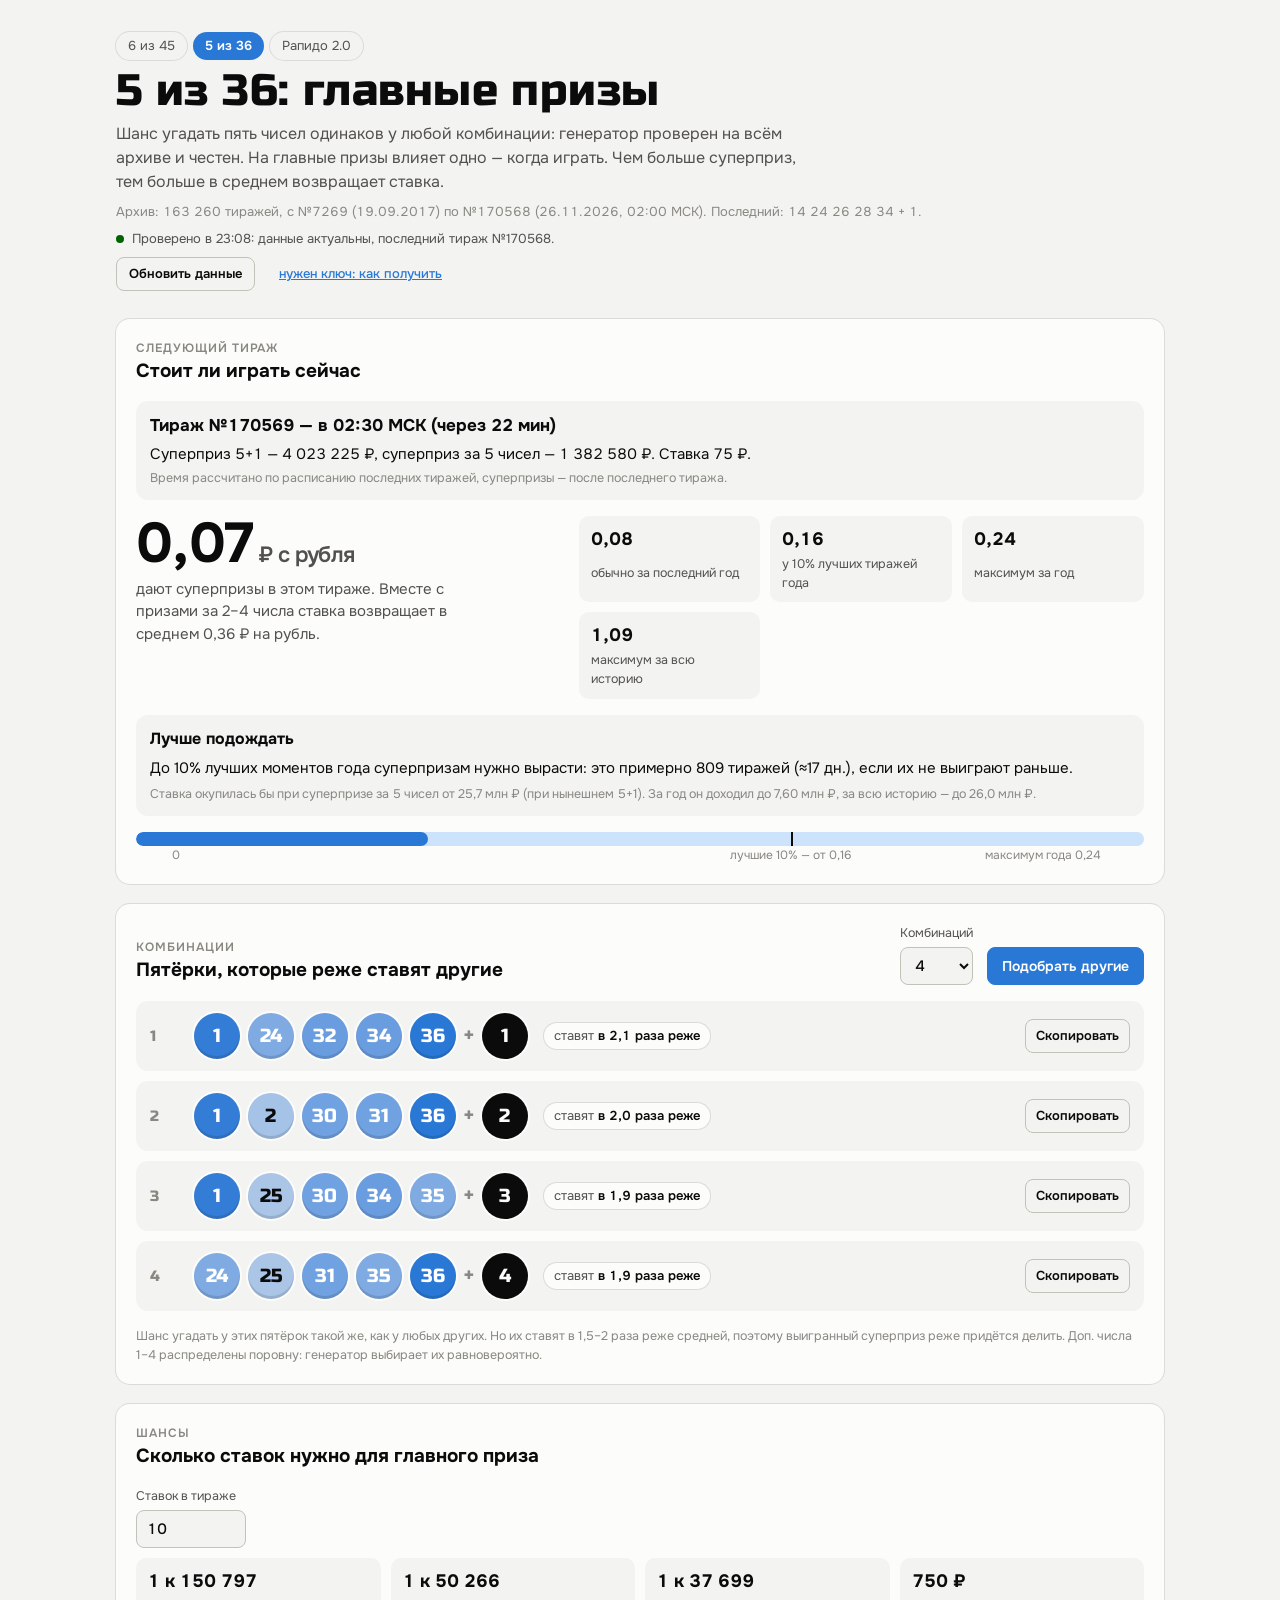
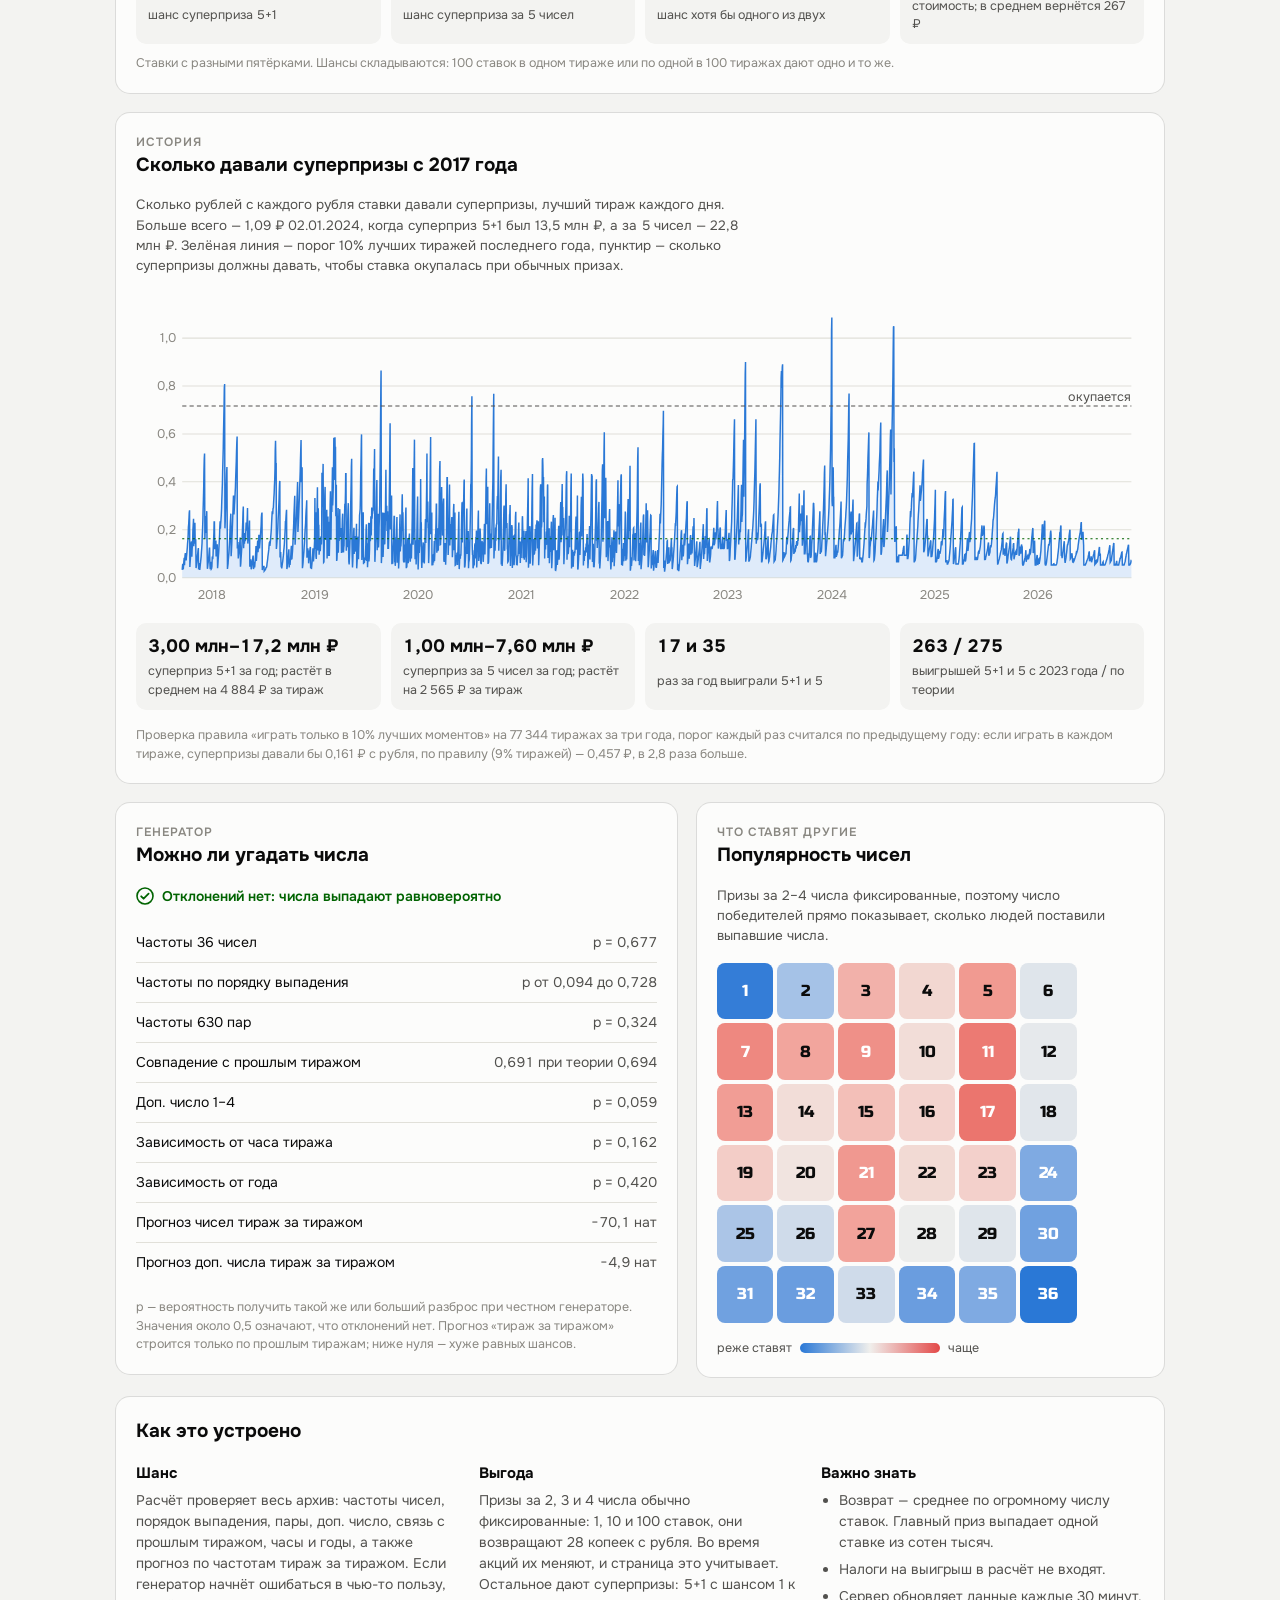
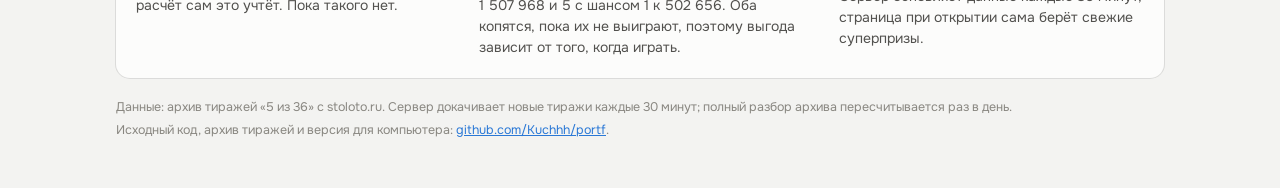
==== commit b25b4652: "Тиражи: 6 из 45 по №19546, 5 из 36 по №170568, Рапидо 2.0 по №189462" ====
--- a/5x36/index.html
+++ b/5x36/index.html
@@ -376,7 +376,7 @@
 <script>
 (() => {
   'use strict';
-  const INIT = {"first":{"n":7269,"date":"2017-09-19 12:00"},"randomness":{"draws":163214,"freq_p":0.686,"min_count":22361,"max_count":22928,"expected":22668.6111,"pos_p":[0.7332331275112765,0.6726656657446516,0.094641369756858,0.6544602189523805,0.17463644077315665],"pairs_p":0.3326,"overlap_mean":0.6907,"overlap_expected":0.6944,"overlap_z":-2.0963,"bonus_counts":[40864,41073,40930,40347],"bonus_p":0.061,"bonus_repeat":0.2499,"bonus_repeat_z":-0.0872,"hour_p":0.1683,"year_p":0.4123},"bias":{"passed":false,"main":-70.1454,"bonus":-4.9385,"p_main":[0.0,1.0,1.0,1.0,1.0,1.0,1.0,1.0,1.0,1.0,1.0,1.0,1.0,1.0,1.0,1.0,1.0,1.0,1.0,1.0,1.0,1.0,1.0,1.0,1.0,1.0,1.0,1.0,1.0,1.0,1.0,1.0,1.0,1.0,1.0,1.0,1.0],"p_bonus":[0.0,1.0,1.0,1.0,1.0]},"crowd":{"q":[1.0,0.8367,0.9288,1.0775,1.0307,1.1066,0.9829,1.1311,1.093,1.1195,1.023,1.1476,0.9902,1.1029,1.0228,1.0585,1.0337,1.1541,0.9848,1.041,1.0142,1.1104,1.0266,1.0379,0.8956,0.9356,0.9688,1.0954,0.9979,0.9834,0.884,0.8837,0.8774,0.9685,0.8776,0.8963,0.8294],"norm":1.0207653324540888,"beta3":[-0.0913,-0.0424,0.0404,0.0135,0.0537,-0.0132,0.0634,0.0452,0.0629,0.0105,0.0736,-0.002,0.0587,0.0136,0.0315,0.0153,0.0703,-0.0027,0.0218,0.0095,0.0524,0.01,0.0195,-0.0603,-0.0314,-0.0173,0.05,-0.0028,-0.0107,-0.0676,-0.0675,-0.0674,-0.0156,-0.0715,-0.0541,-0.0977],"beta2":[-0.0564,-0.0208,0.0224,0.0107,0.031,-0.003,0.0388,0.0283,0.0329,0.0079,0.0418,-0.0048,0.0262,0.006,0.0167,0.0114,0.0471,-0.0078,0.012,0.0031,0.0338,0.0103,0.0115,-0.0327,-0.0226,-0.0095,0.027,0.0003,-0.0041,-0.0365,-0.0367,-0.0411,-0.0106,-0.0387,-0.0357,-0.0582]},"hist":{"year_draws":21512,"m_median":0.0798,"m_q90":0.162,"m_max_year":0.2377,"m_max_ever":1.0857,"sp1_min":3000000,"sp1_max":17166021,"sp1_median":3552705,"sp1_max_ever":50176693,"sp2_min":1000000,"sp2_max":7601220,"sp2_median":1224933,"sp2_max_ever":26037700,"sp1_step":1215,"sp1_step_mean":4887.9393,"sp2_step":709,"sp2_step_mean":2555.1366,"wins5_year":35,"wins51_year":17,"check_from":"2023-01-01","check_bets":103736919,"check_exp":275.1701,"check_obs":263},"timing":{"draws":77394,"every":0.1612,"chosen":0.4567,"share":0.0892,"above1":78},"series":[["2017-09-19",0.0326,3000000,312600,80],["2017-09-20",0.0483,3000000,943400,80],["2017-09-21",0.0579,3000000,1326660,80],["2017-09-22",0.04,3000000,606540,80],["2017-09-23",0.0388,3000000,560500,80],["2017-09-24",0.0519,3014620,1081420,80],["2017-09-25",0.068,3500600,1567400,80],["2017-09-26",0.0829,3951260,2018060,80],["2017-09-27",0.0517,4522300,571040,80],["2017-09-28",0.0734,5175700,1224440,80],["2017-09-29",0.0935,5783820,1832560,80],["2017-09-30",0.1021,5891380,2141940,80],["2017-10-01",0.08,6981400,888200,80],["2017-10-02",0.0843,7209240,987220,80],["2017-10-03",0.0721,3000000,1900620,80],["2017-10-04",0.0857,3000000,2446360,80],["2017-10-05",0.0968,3000000,2892440,80],["2017-10-06",0.1123,3000000,3514700,80],["2017-10-07",0.1271,3000000,4111520,80],["2017-10-08",0.1419,3000000,4706800,80],["2017-10-09",0.1563,3000000,5284100,80],["2017-10-10",0.1813,3244120,6209640,80],["2017-10-11",0.2103,4252680,7038540,80],["2017-10-12",0.2249,3000000,8043740,80],["2017-10-13",0.2514,3000000,9110460,80],["2017-10-14",0.27,3000000,9856120,80],["2017-10-15",0.2811,3000000,10305680,80],["2017-10-16",0.0446,3659560,572080,80],["2017-10-17",0.0606,4143960,1056480,80],["2017-10-18",0.0774,4648540,1561060,80],["2017-10-19",0.1001,5333260,2245780,80],["2017-10-20",0.1218,5989880,2902400,80],["2017-10-21",0.1451,6690700,3603220,80],["2017-10-22",0.1507,6783500,3800020,80],["2017-10-23",0.0872,7794220,906720,80],["2017-10-24",0.1135,8587320,1699820,80],["2017-10-25",0.1351,9238860,2351360,80],["2017-10-26",0.1636,10100580,3213080,80],["2017-10-27",0.1982,11144400,4256900,80],["2017-10-28",0.2211,11834940,4947440,80],["2017-10-29",0.246,12499640,5725240,80],["2017-10-30",0.1309,13406940,794200,80],["2017-10-31",0.1573,14202840,1590100,80],["2017-11-01",0.1883,15139180,2526440,80],["2017-11-02",0.2207,16115720,3502980,80],["2017-11-03",0.2293,16500840,3719280,80],["2017-11-04",0.1411,3000000,4673280,80],["2017-11-05",0.157,3000000,5311980,80],["2017-11-06",0.157,3000000,5311980,80],["2017-11-07",0.04,3000000,608900,80],["2017-11-08",0.0488,3000000,961560,80],["2017-11-09",0.0558,3000000,1244800,80],["2017-11-10",0.0657,3050380,1626500,80],["2017-11-11",0.0783,3428080,2004200,80],["2017-11-12",0.0956,3951380,2527500,80],["2017-11-13",0.1002,3000000,3028640,80],["2017-11-14",0.1151,3000000,3626660,80],["2017-11-15",0.1237,3000000,3975660,80],["2017-11-16",0.0339,3000000,364040,80],["2017-11-17",0.0428,3000000,721400,80],["2017-11-18",0.0504,3000000,1026980,80],["2017-11-19",0.0609,3000000,1448000,80],["2017-11-20",0.0317,3000000,274320,80],["2017-11-21",0.0434,3312680,640320,80],["2017-11-22",0.0518,3000000,1082560,80],["2017-11-23",0.0648,3000000,1604420,80],["2017-11-24",0.0773,3000000,2108880,80],["2017-11-25",0.0906,3000000,2642960,80],["2017-11-26",0.1061,3000000,3266240,80],["2017-11-27",0.1226,3182900,3868500,80],["2017-11-28",0.1445,3845080,4530680,80],["2017-11-29",0.1734,4714600,5400200,80],["2017-11-30",0.204,5638800,6324400,80],["2017-12-01",0.2427,6804920,7490520,80],["2017-12-02",0.2813,7968260,8653860,80],["2017-12-03",0.3262,9323540,10009140,80],["2017-12-04",0.3804,10957300,11642900,80],["2017-12-05",0.4431,12850480,13536080,80],["2017-12-06",0.496,14444920,15130520,80],["2017-12-07",0.5183,14746380,15927500,80],["2017-12-08",0.1623,16326840,1084940,80],["2017-12-09",0.1941,17284780,2042880,80],["2017-12-10",0.2258,18241600,2999700,80],["2017-12-11",0.257,19152160,3951540,80],["2017-12-12",0.187,20034640,841200,80],["2017-12-13",0.2161,20912440,1719000,80],["2017-12-14",0.2527,22015860,2822420,80],["2017-12-15",0.2774,22919440,3516640,80],["2017-12-16",0.1294,3000000,4202440,80],["2017-12-17",0.0369,3000000,485580,80],["2017-12-18",0.045,3000000,810340,80],["2017-12-19",0.056,3000000,1251200,80],["2017-12-20",0.0646,3000000,1598940,80],["2017-12-21",0.0761,3000000,2061180,80],["2017-12-22",0.0869,3000000,2495200,80],["2017-12-23",0.1035,3479180,3002740,80],["2017-12-24",0.1226,3984640,3603560,80],["2017-12-25",0.1226,3984640,3603560,80],["2017-12-26",0.0564,4758880,680760,80],["2017-12-27",0.0348,3000000,398980,80],["2017-12-28",0.043,3000000,730460,80],["2017-12-29",0.0567,3000000,1281440,80],["2017-12-30",0.066,3000000,1655780,80],["2017-12-31",0.0364,3000000,465700,80],["2018-01-01",0.0375,3000000,508140,80],["2018-01-02",0.0465,3000000,870100,80],["2018-01-03",0.0847,4012020,2069000,80],["2018-01-04",0.0847,4012020,2069000,80],["2018-01-05",0.0767,5455440,1264960,80],["2018-01-06",0.0978,6092960,1902480,80],["2018-01-07",0.1271,6976180,2785700,80],["2018-01-08",0.1573,7887400,3696920,80],["2018-01-09",0.1884,8825300,4634820,80],["2018-01-10",0.2322,9971720,6014860,80],["2018-01-11",0.2322,9971720,6014860,80],["2018-01-12",0.1185,11535500,918940,80],["2018-01-13",0.1412,12221920,1605360,80],["2018-01-14",0.1466,12293440,1798860,80],["2018-01-15",0.1465,13730520,1315100,80],["2018-01-16",0.1547,14109800,1515620,80],["2018-01-17",0.0881,3000000,2540960,80],["2018-01-18",0.1017,3000000,3087900,80],["2018-01-19",0.114,3000000,3583760,80],["2018-01-20",0.13,3000000,4228320,80],["2018-01-21",0.1388,3000000,4582000,80],["2018-01-22",0.0391,3345420,457800,80],["2018-01-23",0.0552,3830020,942400,80],["2018-01-24",0.0697,4268720,1381100,80],["2018-01-25",0.0899,4877200,1989580,80],["2018-01-26",0.1082,5428480,2540860,80],["2018-01-27",0.1271,5998880,3111260,80],["2018-01-28",0.1506,6708260,3820640,80],["2018-01-29",0.1775,7518380,4630760,80],["2018-01-30",0.2106,8518100,5630480,80],["2018-01-31",0.2352,9318020,6353880,80],["2018-02-01",0.2043,3000000,7216400,80],["2018-02-02",0.2223,3000000,7937400,80],["2018-02-03",0.2395,3000000,8631140,80],["2018-02-04",0.2601,3020340,9450740,80],["2018-02-05",0.2888,3886260,10316660,80],["2018-02-06",0.3207,4847880,11278280,80],["2018-02-07",0.3559,5911040,12341440,80],["2018-02-08",0.3962,7126340,13556740,80],["2018-02-09",0.4426,8525820,14956220,80],["2018-02-10",0.4889,9922000,16352400,80],["2018-02-11",0.5396,11452540,17882940,80],["2018-02-12",0.5954,13133640,19564040,80],["2018-02-13",0.6586,15041020,21471420,80],["2018-02-14",0.7281,17136840,23567240,80],["2018-02-15",0.7913,19043160,25473560,80],["2018-02-16",0.8087,19445700,26037700,80],["2018-02-17",0.2058,20913560,1306260,80],["2018-02-18",0.2352,21798120,2190820,80],["2018-02-19",0.27,22847280,3239980,80],["2018-02-20",0.3039,23870600,4263300,80],["2018-02-21",0.34,24960640,5353340,80],["2018-02-22",0.386,26346840,6739540,80],["2018-02-23",0.4357,27846000,8238700,80],["2018-02-24",0.462,28510940,9076140,80],["2018-02-25",0.2806,29976460,1293021,80],["2018-02-26",0.0361,3000000,450260,80],["2018-02-27",0.048,3000000,931140,80],["2018-02-28",0.0582,3000000,1338680,80],["2018-03-01",0.0738,3000000,1968720,80],["2018-03-02",0.0878,3000000,2530780,80],["2018-03-03",0.1008,3040262,3040260,80],["2018-03-04",0.1178,3553942,3553940,80],["2018-03-05",0.141,4252782,4252780,80],["2018-03-06",0.1664,5019882,5019880,80],["2018-03-07",0.1946,5867622,5867620,80],["2018-03-08",0.2266,6835462,6835460,80],["2018-03-09",0.2497,7529942,7529940,80],["2018-03-10",0.2671,7917902,8103180,80],["2018-03-11",0.0892,8767922,664740,80],["2018-03-12",0.1103,9403962,1300780,80],["2018-03-13",0.1391,10273882,2170700,80],["2018-03-14",0.1637,11013322,2910140,80],["2018-03-15",0.2002,12114662,4011480,80],["2018-03-16",0.2343,13144422,5041240,80],["2018-03-17",0.2628,14003102,5899920,80],["2018-03-18",0.2997,15116022,7012840,80],["2018-03-19",0.3401,16462682,8190580,80],["2018-03-20",0.3401,16462682,8190580,80],["2018-03-21",0.2634,3000000,9593160,80],["2018-03-22",0.285,3000000,10461960,80],["2018-03-23",0.3042,3000000,11232520,80],["2018-03-24",0.3251,3534760,11894260,80],["2018-03-25",0.3525,4361300,12720800,80],["2018-03-26",0.378,5129780,13489280,80],["2018-03-27",0.4125,6171220,14530720,80],["2018-03-28",0.448,7241980,15601480,80],["2018-03-29",0.4856,8376040,16735540,80],["2018-03-30",0.5228,9496440,17855940,80],["2018-03-31",0.5622,10684740,19044240,80],["2018-04-01",0.5887,11368020,19882740,80],["2018-04-02",0.1208,12284600,761360,80],["2018-04-03",0.1406,12883940,1360700,80],["2018-04-04",0.1491,13221160,1587300,80],["2018-04-05",0.0803,3000000,2230800,80],["2018-04-06",0.0905,3000000,2639100,80],["2018-04-07",0.1006,3000000,3046560,80],["2018-04-08",0.1115,3000000,3484460,80],["2018-04-09",0.1249,3000000,4022700,80],["2018-04-10",0.1379,3000000,4544660,80],["2018-04-11",0.1539,3368280,5066200,80],["2018-04-12",0.1675,3777160,5475080,80],["2018-04-13",0.0453,4173120,432000,80],["2018-04-14",0.0579,4550720,809600,80],["2018-04-15",0.0748,5061700,1320580,80],["2018-04-16",0.0934,5622940,1881820,80],["2018-04-17",0.1155,6287860,2546740,80],["2018-04-18",0.138,6967800,3226680,80],["2018-04-19",0.1611,7664420,3923300,80],["2018-04-20",0.2035,8943960,5202840,80],["2018-04-21",0.2381,9987060,6245940,80],["2018-04-22",0.2693,10928200,7187080,80],["2018-04-23",0.2969,11620920,8065320,80],["2018-04-24",0.1226,12551860,745420,80],["2018-04-25",0.1467,13278960,1472520,80],["2018-04-26",0.1607,13611320,1926860,80],["2018-04-27",0.141,14551440,818140,80],["2018-04-28",0.1651,15278300,1545000,80],["2018-04-29",0.1865,15836060,2220240,80],["2018-04-30",0.152,16548820,595280,80],["2018-05-01",0.1722,17158600,1205060,80],["2018-05-02",0.1963,17886760,1933220,80],["2018-05-03",0.2267,18733100,2872420,80],["2018-05-04",0.2267,18733100,2872420,80],["2018-05-05",0.196,20031460,1205500,80],["2018-05-06",0.227,20966980,2141020,80],["2018-05-07",0.2596,21949500,3123540,80],["2018-05-08",0.2901,23002940,3998860,80],["2018-05-09",0.142,3000000,4708420,80],["2018-05-10",0.155,3000000,5232760,80],["2018-05-11",0.169,3000000,5795280,80],["2018-05-12",0.1808,3000000,6269460,80],["2018-05-13",0.1948,3000000,6834380,80],["2018-05-14",0.2163,3391020,7568000,80],["2018-05-15",0.2379,3959380,8247520,80],["2018-05-16",0.0458,4432740,362200,80],["2018-05-17",0.0554,4723360,652820,80],["2018-05-18",0.07,5163900,1093360,80],["2018-05-19",0.0766,5423900,1270440,80],["2018-05-20",0.0639,3000000,1569920,80],["2018-05-21",0.0352,3000000,417220,80],["2018-05-22",0.0405,3000000,628780,80],["2018-05-23",0.0507,3000000,1039120,80],["2018-05-24",0.0583,3000000,1342840,80],["2018-05-25",0.0683,3000000,1747340,80],["2018-05-26",0.0787,3000000,2165120,80],["2018-05-27",0.0889,3000000,2576300,80],["2018-05-28",0.0889,3000000,2576300,80],["2018-05-29",0.0356,3000000,432200,80],["2018-05-30",0.042,3000000,688620,80],["2018-05-31",0.052,3231320,1012400,80],["2018-06-01",0.0664,3602840,1469440,80],["2018-06-02",0.0426,4050280,361920,80],["2018-06-03",0.0545,4408680,720320,80],["2018-06-04",0.0709,4903600,1215240,80],["2018-06-05",0.0894,5461480,1773120,80],["2018-06-06",0.113,6175180,2486820,80],["2018-06-07",0.1321,6693700,3079840,80],["2018-06-08",0.0694,7169440,401240,80],["2018-06-09",0.0853,7648780,880580,80],["2018-06-10",0.1006,8110620,1342420,80],["2018-06-11",0.1177,8625720,1857520,80],["2018-06-12",0.1404,9311760,2543560,80],["2018-06-13",0.1545,9696800,2982360,80],["2018-06-14",0.1055,10494000,743440,80],["2018-06-15",0.1264,11123740,1373180,80],["2018-06-16",0.1514,11879280,2128720,80],["2018-06-17",0.1764,12729340,2848980,80],["2018-06-18",0.1764,12729340,2848980,80],["2018-06-19",0.1213,3000000,3879760,80],["2018-06-20",0.1341,3000000,4391560,80],["2018-06-21",0.1495,3000000,5010520,80],["2018-06-22",0.1658,3000000,5668480,80],["2018-06-23",0.1816,3243700,6222480,80],["2018-06-24",0.2,3798060,6776840,80],["2018-06-25",0.2206,4417780,7396560,80],["2018-06-26",0.2504,5316680,8295460,80],["2018-06-27",0.2664,5879200,8754480,80],["2018-06-28",0.2714,3000000,9912320,80],["2018-06-29",0.0314,3000000,262960,80],["2018-06-30",0.0387,3000000,554580,80],["2018-07-01",0.0409,3000000,645767,80],["2018-07-02",0.0428,3000000,720292,80],["2018-07-03",0.0443,3000000,782351,80],["2018-07-04",0.0467,3000000,877446,80],["2018-07-05",0.0467,3000000,877446,80],["2018-07-06",0.0274,3000000,101937,80],["2018-07-07",0.0289,3000000,163339,80],["2018-07-08",0.0303,3000000,217449,80],["2018-07-09",0.0318,3000000,276811,80],["2018-07-10",0.0334,3000000,342883,80],["2018-07-11",0.0354,3026707,412732,80],["2018-07-12",0.0415,3539712,487148,80],["2018-07-13",0.0415,3539712,487148,80],["2018-07-14",0.0425,4675192,150379,80],["2018-07-15",0.0493,5259196,230016,80],["2018-07-16",0.0583,6032399,335452,80],["2018-07-17",0.0679,6854143,447508,80],["2018-07-18",0.0768,7614850,551241,80],["2018-07-19",0.0872,8500728,672043,80],["2018-07-20",0.0975,9386677,792854,80],["2018-07-21",0.1075,10237954,908937,80],["2018-07-22",0.1187,11201413,1040318,80],["2018-07-23",0.1328,12407471,1204780,80],["2018-07-24",0.1462,13551260,1360752,80],["2018-07-25",0.1486,13681676,1416058,80],["2018-07-26",0.1319,15342024,188889,80],["2018-07-27",0.1441,16384859,331094,80],["2018-07-28",0.1567,17466098,478536,80],["2018-07-29",0.1689,18513157,621316,80],["2018-07-30",0.185,19889829,809044,80],["2018-07-31",0.2028,21417826,1017408,80],["2018-08-01",0.2235,23184584,1258329,80],["2018-08-02",0.2494,25403909,1560964,80],["2018-08-03",0.2738,27393554,1880928,80],["2018-08-04",0.2738,27393554,1880928,80],["2018-08-05",0.2643,30686021,400324,80],["2018-08-06",0.2888,32750642,696888,80],["2018-08-07",0.2906,34419826,212592,80],["2018-08-08",0.3084,35941099,420038,80],["2018-08-09",0.3323,37991006,699571,80],["2018-08-10",0.354,39851150,953227,80],["2018-08-11",0.3801,42078114,1256904,80],["2018-08-12",0.4071,44396773,1573084,80],["2018-08-13",0.4571,45802885,3114172,80],["2018-08-14",0.5305,47413429,5529988,80],["2018-08-15",0.5719,48084021,6969461,80],["2018-08-16",0.4758,50176693,2406744,80],["2018-08-17",0.4758,50176693,2406744,80],["2018-08-18",0.1193,3000000,3798480,80],["2018-08-19",0.1339,3000000,4383552,80],["2018-08-20",0.1516,3000000,5097552,80],["2018-08-21",0.1692,3000000,5805336,80],["2018-08-22",0.1876,3000000,6544488,80],["2018-08-23",0.2106,3144160,7421664,80],["2018-08-24",0.2374,3731344,8302440,80],["2018-08-25",0.2641,4316080,9179544,80],["2018-08-26",0.2912,4912064,10073520,80],["2018-08-27",0.3207,5559408,11044536,80],["2018-08-28",0.3555,6322752,12189552,80],["2018-08-29",0.3926,7136640,13410384,80],["2018-08-30",0.4036,7280192,13801488,80],["2018-08-31",0.0843,7901168,755688,80],["2018-09-01",0.0989,8221360,1235976,80],["2018-09-02",0.1072,8347568,1527192,80],["2018-09-03",0.0751,8580448,159816,80],["2018-09-04",0.0461,3000000,853896,80],["2018-09-05",0.0461,3000000,853896,80],["2018-09-06",0.038,3000000,527064,80],["2018-09-07",0.0486,3000000,952488,80],["2018-09-08",0.0578,3000000,1322520,80],["2018-09-09",0.0662,3000000,1662528,80],["2018-09-10",0.0749,3000000,2012328,80],["2018-09-11",0.0865,3000000,2479992,80],["2018-09-12",0.0977,3000000,2928168,80],["2018-09-13",0.1121,3000000,3508728,80],["2018-09-14",0.124,3051360,3970560,80],["2018-09-15",0.1406,3414528,4515312,80],["2018-09-16",0.1571,3775856,5057304,80],["2018-09-17",0.1785,4245424,5761656,80],["2018-09-18",0.205,4826880,6633840,80],["2018-09-19",0.2332,5548512,7528800,80],["2018-09-20",0.2332,5548512,7528800,80],["2018-09-21",0.2566,3000000,9316896,80],["2018-09-22",0.2756,3000000,10081200,80],["2018-09-23",0.283,3000000,10380720,80],["2018-09-24",0.0356,3000000,429672,80],["2018-09-25",0.044,3000000,769224,80],["2018-09-26",0.0532,3000000,1138872,80],["2018-09-27",0.0622,3000000,1502424,80],["2018-09-28",0.0725,3042704,1899624,80],["2018-09-29",0.0869,3358816,2373792,80],["2018-09-30",0.1035,3723856,2921352,80],["2018-10-01",0.1182,4003792,3419712,80],["2018-10-02",0.0423,4246512,285624,80],["2018-10-03",0.0556,4537616,722280,80],["2018-10-04",0.0688,4780960,1171056,80],["2018-10-05",0.0531,5121168,426552,80],["2018-10-06",0.0658,5401296,846744,80],["2018-10-07",0.0791,5691520,1282080,80],["2018-10-08",0.0978,6103280,1899720,80],["2018-10-09",0.1175,6534336,2546304,80],["2018-10-10",0.1324,6799120,3056160,80],["2018-10-11",0.0781,7287584,710928,80],["2018-10-12",0.0786,7735488,580944,80],["2018-10-13",0.0969,8137536,1184016,80],["2018-10-14",0.1129,8488832,1710960,80],["2018-10-15",0.1385,9050368,2553264,80],["2018-10-16",0.1656,9644608,3444624,80],["2018-10-17",0.1955,10300496,4428456,80],["2018-10-18",0.2263,10976032,5441760,80],["2018-10-19",0.2581,11673344,6487728,80],["2018-10-20",0.2901,12374928,7540104,80],["2018-10-21",0.3231,13099104,8626368,80],["2018-10-22",0.3417,13506704,9237768,80],["2018-10-23",0.1377,13961824,883320,80],["2018-10-24",0.1591,14432176,1588848,80],["2018-10-25",0.1853,15004944,2448000,80],["2018-10-26",0.2073,15488864,3173880,80],["2018-10-27",0.2344,16081776,4063248,80],["2018-10-28",0.2608,16661664,4933080,80],["2018-10-29",0.2929,17365264,5988480,80],["2018-10-30",0.3317,18218080,7267704,80],["2018-10-31",0.3721,19102560,8594424,80],["2018-11-01",0.3995,19594992,9535176,80],["2018-11-02",0.1908,20326672,895416,80],["2018-11-03",0.2147,20851248,1682280,80],["2018-11-04",0.2369,21338048,2412480,80],["2018-11-05",0.2665,21987872,3387216,80],["2018-11-06",0.2997,22716592,4480296,80],["2018-11-07",0.3359,23509168,5669160,80],["2018-11-08",0.3714,24288896,6838752,80],["2018-11-09",0.4069,25068576,8008272,80],["2018-11-10",0.4452,25906592,9265296,80],["2018-11-11",0.4869,26821632,10637856,80],["2018-11-12",0.5313,27795824,12099144,80],["2018-11-13",0.5745,28907296,13466952,80],["2018-11-14",0.3979,3000000,15002448,80],["2018-11-15",0.4273,3000000,16183296,80],["2018-11-16",0.4512,3000000,17142288,80],["2018-11-17",0.4603,3000000,17511504,80],["2018-11-18",0.0392,3000000,577200,80],["2018-11-19",0.0491,3119360,933888,80],["2018-11-20",0.0627,3418384,1382424,80],["2018-11-21",0.0787,3769120,1908528,80],["2018-11-22",0.0923,4067952,2356776,80],["2018-11-23",0.1078,4406320,2864328,80],["2018-11-24",0.1229,4739296,3363792,80],["2018-11-25",0.1429,5176800,4020048,80],["2018-11-26",0.1652,5666480,4754568,80],["2018-11-27",0.1851,6103904,5410704,80],["2018-11-28",0.2066,6573616,6115272,80],["2018-11-29",0.2261,7002672,6758856,80],["2018-11-30",0.2504,7534800,7557048,80],["2018-12-01",0.2778,8136560,8459688,80],["2018-12-02",0.2969,8554256,9086232,80],["2018-12-03",0.3228,9004096,9978792,80],["2018-12-04",0.083,9396048,206952,80],["2018-12-05",0.0975,9712768,682032,80],["2018-12-06",0.1125,10041728,1175472,80],["2018-12-07",0.1228,10229824,1528848,80],["2018-12-08",0.1067,10750128,709224,80],["2018-12-09",0.1133,10953696,904896,80],["2018-12-10",0.0598,3000000,1403448,80],["2018-12-11",0.0722,3000000,1905168,80],["2018-12-12",0.0828,3000000,2330520,80],["2018-12-13",0.0951,3000000,2825184,80],["2018-12-14",0.1097,3000000,3409800,80],["2018-12-15",0.1233,3000000,3958200,80],["2018-12-16",0.128,3000000,4148400,80],["2018-12-17",0.0384,3000000,544680,80],["2018-12-18",0.0484,3000000,945360,80],["2018-12-19",0.0572,3000000,1299864,80],["2018-12-20",0.0355,3113544,388728,80],["2018-12-21",0.0504,3441016,879936,80],["2018-12-22",0.064,3738808,1326624,80],["2018-12-23",0.0791,4069560,1822752,80],["2018-12-24",0.0953,4425976,2357376,80],["2018-12-25",0.1194,4883000,3174072,80],["2018-12-26",0.1194,4883000,3174072,80],["2018-12-27",0.0681,5561032,885888,80],["2018-12-28",0.085,5931560,1441680,80],["2018-12-29",0.1042,6352296,2072784,80],["2018-12-30",0.1277,6866872,2844648,80],["2018-12-31",0.1549,7464728,3741432,80],["2019-01-01",0.3321,7708592,4107228,40],["2019-01-02",0.1192,1307552,1961328,40],["2019-01-03",0.1976,2166776,3250164,40],["2019-01-04",0.2729,2852832,4535232,40],["2019-01-05",0.0897,3279688,710472,40],["2019-01-06",0.0778,1000000,1231512,40],["2019-01-07",0.1413,1549184,2323776,40],["2019-01-08",0.2203,2415856,3623784,40],["2019-01-09",0.2999,3289296,4933944,40],["2019-01-10",0.3775,3940704,6276732,40],["2019-01-11",0.1135,4980056,621048,40],["2019-01-12",0.1889,5807736,1862568,40],["2019-01-13",0.2895,6911168,3517716,40],["2019-01-14",0.1862,7819544,4880280,80],["2019-01-15",0.2209,8497400,6051408,80],["2019-01-16",0.0958,9138712,807624,80],["2019-01-17",0.1196,9659864,1589352,80],["2019-01-18",0.1448,10211848,2417328,80],["2019-01-19",0.1618,10514392,3001944,80],["2019-01-20",0.1107,11101576,749976,80],["2019-01-21",0.1362,11662312,1591080,80],["2019-01-22",0.1669,12333816,2598336,80],["2019-01-23",0.172,12393528,2784408,80],["2019-01-24",0.1383,13226888,1153536,80],["2019-01-25",0.1631,13771000,1969704,80],["2019-01-26",0.4375,14821584,3855660,40],["2019-01-27",0.2942,15688912,686616,40],["2019-01-28",0.3666,16482832,1877496,40],["2019-01-29",0.4124,16890656,2662056,40],["2019-01-30",0.4749,19411784,3078840,40],["2019-01-31",0.2141,1000000,3971184,40],["2019-02-01",0.0637,1000000,946992,40],["2019-02-02",0.0652,1429480,834912,40],["2019-02-03",0.1371,2217496,2016936,40],["2019-02-04",0.2193,3118752,3368820,40],["2019-02-05",0.3423,4468392,5393280,40],["2019-02-06",0.3788,4638384,6070488,40],["2019-02-07",0.2003,6079800,2001372,40],["2019-02-08",0.1606,6803160,960984,40],["2019-02-09",0.1599,7723344,640440,40],["2019-02-10",0.1892,7879368,1177032,40],["2019-02-11",0.248,9332152,1876620,40],["2019-02-12",0.2831,9716024,2452428,40],["2019-02-13",0.0803,1000000,1281528,40],["2019-02-14",0.1318,1445816,2168724,40],["2019-02-15",0.2093,2295144,3442716,40],["2019-02-16",0.2552,2626488,4256160,40],["2019-02-17",0.0897,3356280,685704,40],["2019-02-18",0.1133,1000000,1945056,40],["2019-02-19",0.1686,1424768,2915412,40],["2019-02-20",0.2334,2056336,4006428,40],["2019-02-21",0.0905,2753704,902388,40],["2019-02-22",0.1502,3407576,1883196,40],["2019-02-23",0.2295,4278040,3188892,40],["2019-02-24",0.3053,5109288,4435764,40],["2019-02-25",0.3603,5359752,5456928,40],["2019-02-26",0.1893,6721888,1565376,40],["2019-02-27",0.158,7733864,598140,40],["2019-02-28",0.2681,8942216,2410668,40],["2019-03-01",0.3309,9434552,3507852,40],["2019-03-02",0.2738,10917336,1865496,40],["2019-03-03",0.3749,12026448,3529164,40],["2019-03-04",0.4606,12712568,5024340,40],["2019-03-05",0.3017,13963808,1410864,40],["2019-03-06",0.3367,14139584,2055672,40],["2019-03-07",0.3824,15970912,2365848,40],["2019-03-08",0.4957,17213320,4229460,40],["2019-03-09",0.5836,17962224,5746656,40],["2019-03-10",0.4074,19379000,1731324,40],["2019-03-11",0.4373,19551720,2275776,40],["2019-03-12",0.4835,21455352,2570076,40],["2019-03-13",0.5857,22382856,4315548,40],["2019-03-14",0.4858,23834368,1823052,40],["2019-03-15",0.5463,24734648,2738256,40],["2019-03-16",0.256,1076504,4788228,40],["2019-03-17",0.3251,1833936,5924376,40],["2019-03-18",0.3881,2369352,7013628,40],["2019-03-19",0.0696,2967496,410352,40],["2019-03-20",0.0767,3443648,393984,40],["2019-03-21",0.1136,1000000,1950108,40],["2019-03-22",0.167,1511016,2854596,40],["2019-03-23",0.2281,2180800,3859272,40],["2019-03-24",0.2901,2718264,4926012,40],["2019-03-25",0.1035,3500888,913392,40],["2019-03-26",0.1559,4075888,1775892,40],["2019-03-27",0.1826,4221112,2264244,40],["2019-03-28",0.1529,5277680,1314336,40],["2019-03-29",0.2235,6051936,2475720,40],["2019-03-30",0.2858,6542768,3565656,40],["2019-03-31",0.1692,7401192,933948,40],["2019-04-01",0.1933,7502032,1385340,40],["2019-04-02",0.2043,8739200,1194192,40],["2019-04-03",0.2043,8739200,1194192,40],["2019-04-04",0.2009,9957000,721068,40],["2019-04-05",0.1025,1000000,1727052,40],["2019-04-06",0.1408,1055400,2478924,40],["2019-04-07",0.1834,1522328,3179316,40],["2019-04-08",0.242,2165360,4143864,40],["2019-04-09",0.2669,2288408,4603980,40],["2019-04-10",0.1047,3171416,1048968,40],["2019-04-11",0.1446,3547280,1724268,40],["2019-04-12",0.1053,4118344,745092,40],["2019-04-13",0.1292,4303016,1162908,40],["2019-04-14",0.1324,5049408,978780,40],["2019-04-15",0.2033,5827104,2145324,40],["2019-04-16",0.2771,6636576,3359532,40],["2019-04-17",0.3084,7123664,3826992,40],["2019-04-18",0.2874,1000000,5445732,40],["2019-04-19",0.3556,1668896,6593508,40],["2019-04-20",0.4332,2403864,7909008,40],["2019-04-21",0.4332,2403864,7909008,40],["2019-04-22",0.1124,3315664,1154652,40],["2019-04-23",0.1605,3843312,1946124,40],["2019-04-24",0.179,3946112,2283660,40],["2019-04-25",0.1266,4717040,973056,40],["2019-04-26",0.1696,5188704,1680552,40],["2019-04-27",0.2314,5866352,2697024,40],["2019-04-28",0.2826,6428416,3540120,40],["2019-04-29",0.311,6534720,4075368,40],["2019-04-30",0.1334,7314672,243984,40],["2019-05-01",0.0664,1000000,1002408,40],["2019-05-02",0.0554,1000000,780048,40],["2019-05-03",0.0764,1090368,1173084,40],["2019-05-04",0.1079,1435968,1691484,40],["2019-05-05",0.1533,1933568,2437884,40],["2019-05-06",0.2038,2487664,3269028,40],["2019-05-07",0.2605,3109488,4201764,40],["2019-05-08",0.3319,3891800,5375232,40],["2019-05-09",0.3975,4611464,6454728,40],["2019-05-10",0.4641,5342336,7551036,40],["2019-05-11",0.4961,5525112,8132376,40],["2019-05-12",0.1429,6325232,764316,40],["2019-05-13",0.0893,1000000,1461708,40],["2019-05-14",0.0424,1000000,519168,40],["2019-05-15",0.07,1077776,1047960,40],["2019-05-16",0.1032,1441832,1594044,40],["2019-05-17",0.1454,1904648,2288268,40],["2019-05-18",0.1897,2390584,3017172,40],["2019-05-19",0.2083,2475848,3362508,40],["2019-05-20",0.098,3219128,897480,40],["2019-05-21",0.1438,3721560,1651128,40],["2019-05-22",0.1739,3975688,2171868,40],["2019-05-23",0.108,4513216,666744,40],["2019-05-24",0.1221,4586488,926700,40],["2019-05-25",0.1308,5208712,894012,40],["2019-05-26",0.127,5714560,648048,40],["2019-05-27",0.1706,6193072,1365816,40],["2019-05-28",0.2249,6788072,2258316,40],["2019-05-29",0.0384,1000000,438396,40],["2019-05-30",0.0598,1000000,869316,40],["2019-05-31",0.0834,1000000,1342848,40],["2019-06-01",0.1111,1218288,1827432,40],["2019-06-02",0.1578,1730664,2595996,40],["2019-06-03",0.1708,1791568,2836848,40],["2019-06-04",0.0769,2391136,749856,40],["2019-06-05",0.1155,2813944,1384068,40],["2019-06-06",0.1564,3263064,2057748,40],["2019-06-07",0.208,3828960,2906592,40],["2019-06-08",0.2606,4405632,3771600,40],["2019-06-09",0.2718,4677240,3904908,40],["2019-06-10",0.2877,1000000,5451060,40],["2019-06-11",0.3539,1602224,6582348,40],["2019-06-12",0.4316,2453584,7859388,40],["2019-06-13",0.4829,1000000,9375972,40],["2019-06-14",0.5727,1474968,11022984,40],["2019-06-15",0.5982,1631808,11484048,40],["2019-06-16",0.0732,2260608,717396,40],["2019-06-17",0.1045,2603968,1232436,40],["2019-06-18",0.142,3015320,1849464,40],["2019-06-19",0.1822,3456656,2511468,40],["2019-06-20",0.2184,1000000,4057044,40],["2019-06-21",0.2729,1061928,5132304,40],["2019-06-22",0.0563,1613568,593244,40],["2019-06-23",0.0747,1727024,926724,40],["2019-06-24",0.0844,2357416,911412,40],["2019-06-25",0.061,2744760,312072,40],["2019-06-26",0.0788,1000000,1250112,40],["2019-06-27",0.0788,1000000,1250112,40],["2019-06-28",0.0726,1231288,1048716,40],["2019-06-29",0.0986,1000000,1649268,40],["2019-06-30",0.1417,1000000,2515356,40],["2019-07-01",0.1978,1445448,3495300,40],["2019-07-02",0.2224,1567688,3948324,40],["2019-07-03",0.0695,2320800,624204,40],["2019-07-04",0.1175,2847400,1414104,40],["2019-07-05",0.1437,3024648,1881180,40],["2019-07-06",0.0429,1000000,530160,40],["2019-07-07",0.0725,1000000,1124328,40],["2019-07-08",0.1077,1181560,1772340,40],["2019-07-09",0.162,1776896,2665344,40],["2019-07-10",0.2294,2399440,3812532,40],["2019-07-11",0.0672,2978752,358584,40],["2019-07-12",0.0801,3033720,599784,40],["2019-07-13",0.1172,3853920,1071552,40],["2019-07-14",0.1817,4561168,2132424,40],["2019-07-15",0.2285,4945720,2944824,40],["2019-07-16",0.1522,5843632,1111296,40],["2019-07-17",0.2163,6547048,2166420,40],["2019-07-18",0.256,6850240,2864592,40],["2019-07-19",0.1755,7828272,920016,40],["2019-07-20",0.2356,8486584,1907484,40],["2019-07-21",0.2926,8863032,2929464,40],["2019-07-22",0.2461,10039008,1600860,40],["2019-07-23",0.2686,11166704,1677744,40],["2019-07-24",0.2686,11166704,1677744,40],["2019-07-25",0.2798,12185864,1562796,40],["2019-07-26",0.2816,13082232,1301280,40],["2019-07-27",0.3491,14680280,2125884,40],["2019-07-28",0.4555,15559384,3971172,40],["2019-07-29",0.3505,16861760,1426932,40],["2019-07-30",0.477,18248608,3507204,40],["2019-07-31",0.5367,18903752,4489920,40],["2019-08-01",0.0657,1000000,987336,40],["2019-08-02",0.0979,1073176,1609764,40],["2019-08-03",0.1404,1610288,2286264,40],["2019-08-04",0.1686,1000000,3056172,40],["2019-08-05",0.2087,1000000,3863676,40],["2019-08-06",0.2753,1701480,4967652,40],["2019-08-07",0.3548,2573984,6276408,40],["2019-08-08",0.4073,3026416,7180476,40],["2019-08-09",0.114,3849224,1008792,40],["2019-08-10",0.1695,4458360,1922496,40],["2019-08-11",0.2271,5090072,2870064,40],["2019-08-12",0.2669,5360920,3580332,40],["2019-08-13",0.1735,6544528,1306176,40],["2019-08-14",0.1254,1000000,2187912,40],["2019-08-15",0.1631,1000000,2945808,40],["2019-08-16",0.2117,1519448,3750588,40],["2019-08-17",0.2479,1000000,4650864,40],["2019-08-18",0.2984,1046072,5651340,40],["2019-08-19",0.3881,2029704,7126788,40],["2019-08-20",0.5102,3368552,9135060,40],["2019-08-21",0.6534,4939336,11491236,40],["2019-08-22",0.7984,6529136,13875936,40],["2019-08-23",0.8649,7258952,14970660,40],["2019-08-24",0.0603,1000000,879552,40],["2019-08-25",0.0892,1000000,1459824,40],["2019-08-26",0.1266,1388712,2083068,40],["2019-08-27",0.1758,1928128,2892192,40],["2019-08-28",0.2377,2606792,3910188,40],["2019-08-29",0.2719,2757648,4547040,40],["2019-08-30",0.0861,3337792,619536,40],["2019-08-31",0.1237,4174888,1095756,40],["2019-09-01",0.1774,4763648,1978896,40],["2019-09-02",0.2424,5476928,3048816,40],["2019-09-03",0.2708,5628384,3568644,40],["2019-09-04",0.1488,6563544,803700,40],["2019-09-05",0.1385,6933632,472656,40],["2019-09-06",0.1843,7893440,1074768,40],["2019-09-07",0.2462,8571656,2092092,40],["2019-09-08",0.3291,9481360,3456648,40],["2019-09-09",0.4501,10536424,5538480,40],["2019-09-10",0.2364,11351184,969036,40],["2019-09-11",0.2806,12499368,1476144,40],["2019-09-12",0.3003,12959736,1718532,40],["2019-09-13",0.1945,1000000,3576756,40],["2019-09-14",0.274,1461672,5021904,40],["2019-09-15",0.274,1461672,5021904,40],["2019-09-16",0.1195,2619144,1529316,40],["2019-09-17",0.1581,2943472,2197032,40],["2019-09-18",0.1191,3813608,1123980,40],["2019-09-19",0.1739,4414056,2024652,40],["2019-09-20",0.2389,5127248,3094440,40],["2019-09-21",0.3281,6105408,4561680,40],["2019-09-22",0.4295,7216984,6229044,40],["2019-09-23",0.5648,8701648,8456040,40],["2019-09-24",0.6439,9304392,9844188,40],["2019-09-25",0.2013,10209416,643800,40],["2019-09-26",0.2774,11502536,1744164,40],["2019-09-27",0.329,11894880,2649984,40],["2019-09-28",0.3134,13342112,1853544,40],["2019-09-29",0.3428,13664536,2337180,40],["2019-09-30",0.0556,1000000,783732,40],["2019-10-01",0.089,1000000,1455576,40],["2019-10-02",0.1017,1044064,1695828,40],["2019-10-03",0.0574,1000000,820452,40],["2019-10-04",0.0854,1000000,1382868,40],["2019-10-05",0.1278,1352736,2119560,40],["2019-10-06",0.1559,1000000,2801916,40],["2019-10-07",0.1976,1000000,3640212,40],["2019-10-08",0.2551,1000000,4796616,40],["2019-10-09",0.2551,1000000,4796616,40],["2019-10-10",0.0638,1118616,909828,40],["2019-10-11",0.0789,1185944,1190688,40],["2019-10-12",0.0493,1734184,412620,40],["2019-10-13",0.0681,2048136,686148,40],["2019-10-14",0.1134,2545296,1431888,40],["2019-10-15",0.1668,3195064,2289384,40],["2019-10-16",0.1674,1000000,3033264,40],["2019-10-17",0.2077,1000000,3841728,40],["2019-10-18",0.2535,1348408,4647192,40],["2019-10-19",0.0622,1904112,615516,40],["2019-10-20",0.0975,2291408,1196460,40],["2019-10-21",0.1447,2681024,2015976,40],["2019-10-22",0.1333,3783976,1419336,40],["2019-10-23",0.1605,4082488,1867104,40],["2019-10-24",0.0375,1000000,421428,40],["2019-10-25",0.0664,1000000,1001208,40],["2019-10-26",0.1063,1395752,1672200,40],["2019-10-27",0.1596,1980448,2549244,40],["2019-10-28",0.2216,2660280,3568992,40],["2019-10-29",0.2641,3029272,4301208,40],["2019-10-30",0.1098,3780488,948096,40],["2019-10-31",0.1362,4012880,1401672,40],["2019-11-01",0.1301,4767224,1026528,40],["2019-11-02",0.155,4876680,1490376,40],["2019-11-03",0.1697,6014096,1406460,40],["2019-11-04",0.2341,6720560,2466156,40],["2019-11-05",0.3207,7670104,3890472,40],["2019-11-06",0.3478,7835896,4381644,40],["2019-11-07",0.1952,9116976,886428,40],["2019-11-08",0.2732,9858216,2206128,40],["2019-11-09",0.2203,10707480,860748,40],["2019-11-10",0.0742,1000000,1158492,40],["2019-11-11",0.0634,1000000,941736,40],["2019-11-12",0.0966,1110144,1572780,40],["2019-11-13",0.1377,1474936,2277456,40],["2019-11-14",0.0628,1980952,601536,40],["2019-11-15",0.1045,2439176,1288872,40],["2019-11-16",0.1493,2930392,2025696,40],["2019-11-17",0.2073,3566256,2979492,40],["2019-11-18",0.2733,4289696,4064652,40],["2019-11-19",0.2929,4741408,4309620,40],["2019-11-20",0.0396,1000000,462144,40],["2019-11-21",0.0617,1043688,892764,40],["2019-11-22",0.0423,1000000,517392,40],["2019-11-23",0.0747,1000000,1169508,40],["2019-11-24",0.1063,1165384,1748076,40],["2019-11-25",0.1621,1778160,2667240,40],["2019-11-26",0.1621,1778160,2667240,40],["2019-11-27",0.0604,1000000,880140,40],["2019-11-28",0.0839,1000000,1354416,40],["2019-11-29",0.117,1283616,1925424,40],["2019-11-30",0.1653,1813392,2720088,40],["2019-12-01",0.1837,1897872,3061476,40],["2019-12-02",0.0929,2619744,995148,40],["2019-12-03",0.0929,2619744,995148,40],["2019-12-04",0.0666,3261232,251268,40],["2019-12-05",0.0812,1000000,1299852,40],["2019-12-06",0.1184,1063400,2026008,40],["2019-12-07",0.1419,1189416,2456532,40],["2019-12-08",0.0794,1975160,937116,40],["2019-12-09",0.1253,2478536,1692180,40],["2019-12-10",0.1741,3014768,2496528,40],["2019-12-11",0.2516,3863768,3770028,40],["2019-12-12",0.3387,4819872,5204184,40],["2019-12-13",0.4577,5942096,7221660,40],["2019-12-14",0.1373,6781584,500520,40],["2019-12-15",0.1857,7311592,1295532,40],["2019-12-16",0.2652,8183920,2604024,40],["2019-12-17",0.3504,9118288,4005576,40],["2019-12-18",0.4711,10442536,5991948,40],["2019-12-19",0.576,11421304,7773816,40],["2019-12-20",0.2082,11875592,227424,40],["2019-12-21",0.0766,1000000,1207164,40],["2019-12-22",0.1044,1000000,1765680,40],["2019-12-23",0.1378,1000000,2437788,40],["2019-12-24",0.1563,1000000,2808276,40],["2019-12-25",0.0545,1028736,752940,40],["2019-12-26",0.093,1450592,1385724,40],["2019-12-27",0.1449,2020560,2240676,40],["2019-12-28",0.2095,2728144,3302052,40],["2019-12-29",0.2808,3510736,4475940,40],["2019-12-30",0.3384,3988280,5474760,40],["2019-12-31",0.1401,4953480,1165296,40],["2020-01-01",0.0342,1000000,355296,40],["2020-01-02",0.0788,1000000,1251000,40],["2020-01-03",0.1331,1459936,2189904,40],["2020-01-04",0.1584,1596360,2652132,40],["2020-01-05",0.1026,2652528,1178040,40],["2020-01-06",0.1283,2774216,1654656,40],["2020-01-07",0.1314,3870808,1350804,40],["2020-01-08",0.1997,4620064,2474688,40],["2020-01-09",0.2861,5567720,3896172,40],["2020-01-10",0.412,6743640,6035892,40],["2020-01-11",0.1969,7881680,1331220,40],["2020-01-12",0.2315,8261224,1900536,40],["2020-01-13",0.0604,1000000,880716,40],["2020-01-14",0.0398,1000000,467076,40],["2020-01-15",0.0765,1000000,1205388,40],["2020-01-16",0.0765,1000000,1205388,40],["2020-01-17",0.0768,1480680,1051068,40],["2020-01-18",0.1283,2045552,1898376,40],["2020-01-19",0.147,2128624,2246832,40],["2020-01-20",0.0625,1000000,922344,40],["2020-01-21",0.0917,1000000,1510848,40],["2020-01-22",0.1388,1341712,2343588,40],["2020-01-23",0.0592,1835288,579276,40],["2020-01-24",0.1037,2322960,1310784,40],["2020-01-25",0.1551,2886944,2156760,40],["2020-01-26",0.2223,3623432,3261492,40],["2020-01-27",0.2451,3745208,3680184,40],["2020-01-28",0.1447,4780264,1316556,40],["2020-01-29",0.2078,5472088,2354292,40],["2020-01-30",0.2861,6331000,3642660,40],["2020-01-31",0.3755,7311144,5112876,40],["2020-02-01",0.5189,8646672,7550412,40],["2020-02-02",0.252,9933280,1755324,40],["2020-02-03",0.2317,10961952,1005072,40],["2020-02-04",0.3179,12103328,2356776,40],["2020-02-05",0.206,1000000,3808356,40],["2020-02-06",0.2234,1000000,4159380,40],["2020-02-07",0.0606,1000000,885576,40],["2020-02-08",0.0941,1031608,1547412,40],["2020-02-09",0.1428,1566536,2349804,40],["2020-02-10",0.2002,2195568,3293352,40],["2020-02-11",0.2778,3047016,4570524,40],["2020-02-12",0.3553,3896896,5845344,40],["2020-02-13",0.4675,5127000,7690500,40],["2020-02-14",0.5875,6089688,9783024,40],["2020-02-15",0.1815,7464776,1161372,40],["2020-02-16",0.2074,7558048,1650504,40],["2020-02-17",0.2342,8943216,1728528,40],["2020-02-18",0.2716,9353320,2343684,40],["2020-02-19",0.0506,1000000,683040,40],["2020-02-20",0.0727,1000000,1128852,40],["2020-02-21",0.0939,1000000,1553808,40],["2020-02-22",0.0521,1000000,714972,40],["2020-02-23",0.0836,1102672,1314192,40],["2020-02-24",0.0971,1159248,1566024,40],["2020-02-25",0.0628,1847336,646692,40],["2020-02-26",0.1044,2303224,1330524,40],["2020-02-27",0.1527,2764144,2148924,40],["2020-02-28",0.0694,3184424,334548,40],["2020-02-29",0.1038,3561720,900492,40],["2020-03-01",0.1469,4033840,1608672,40],["2020-03-02",0.1826,4541840,2158164,40],["2020-03-03",0.1786,1000000,3258612,40],["2020-03-04",0.2275,1201872,4173480,40],["2020-03-05",0.3063,1927872,5515584,40],["2020-03-06",0.3063,1927872,5515584,40],["2020-03-07",0.1035,2850328,1130580,40],["2020-03-08",0.1608,3478760,2073228,40],["2020-03-09",0.206,3862920,2853732,40],["2020-03-10",0.1108,4486976,731820,40],["2020-03-11",0.1216,4704176,877452,40],["2020-03-12",0.1131,1000000,1941132,40],["2020-03-13",0.1541,1113672,2728128,40],["2020-03-14",0.2059,1681720,3580200,40],["2020-03-15",0.2727,2413672,4678128,40],["2020-03-16",0.3538,3303792,6013308,40],["2020-03-17",0.4517,4376896,7622964,40],["2020-03-18",0.4873,4529880,8287896,40],["2020-03-19",0.1373,5381016,967104,40],["2020-03-20",0.1381,5914504,804420,40],["2020-03-21",0.1699,6773552,1158528,40],["2020-03-22",0.2328,7463336,2193204,40],["2020-03-23",0.3071,8278336,3415704,40],["2020-03-24",0.3785,8864808,4654776,40],["2020-03-25",0.2384,10063616,1438848,40],["2020-03-26",0.2577,10446112,1699716,40],["2020-03-27",0.1756,1000000,3196560,40],["2020-03-28",0.2108,1213776,3833256,40],["2020-03-29",0.2607,1761768,4655244,40],["2020-03-30",0.3127,2331384,5509668,40],["2020-03-31",0.3306,2444320,5831856,40],["2020-04-01",0.0725,2916784,485532,40],["2020-04-02",0.066,1000000,993324,40],["2020-04-03",0.0875,1000000,1426080,40],["2020-04-04",0.1091,1000000,1860672,40],["2020-04-05",0.1414,1211280,2438832,40],["2020-04-06",0.1414,1211280,2438832,40],["2020-04-07",0.0541,1620096,547224,40],["2020-04-08",0.0815,1920968,998532,40],["2020-04-09",0.1071,2201744,1419696,40],["2020-04-10",0.1751,2947912,2538948,40],["2020-04-11",0.2896,4202888,4422252,40],["2020-04-12",0.4169,5587688,6518856,40],["2020-04-13",0.4169,5587688,6518856,40],["2020-04-14",0.2282,7168352,2199396,40],["2020-04-15",0.2469,7367864,2508396,40],["2020-04-16",0.0949,1000000,1575312,40],["2020-04-17",0.1314,1000000,2308740,40],["2020-04-18",0.1762,1276128,3116856,40],["2020-04-19",0.2542,2085912,4415352,40],["2020-04-20",0.3414,3008380,5861124,40],["2020-04-21",0.3891,3505852,6655140,40],["2020-04-22",0.1347,4367968,1251396,40],["2020-04-23",0.1848,4917336,2077008,40],["2020-04-24",0.2235,5325744,2717880,40],["2020-04-25",0.1627,6156968,1218576,40],["2020-04-26",0.1737,6262292,1405296,40],["2020-04-27",0.1623,7276884,836904,40],["2020-04-28",0.231,8030172,1966836,40],["2020-04-29",0.2526,8243064,2330424,40],["2020-04-30",0.1714,9053164,427920,40],["2020-05-01",0.0848,1000000,1372260,40],["2020-05-02",0.1148,1000000,1974924,40],["2020-05-03",0.164,1491732,2800140,40],["2020-05-04",0.2205,2111212,3729360,40],["2020-05-05",0.2856,2819232,4802340,40],["2020-05-06",0.308,3050232,5176152,40],["2020-05-07",0.1145,3757700,1049340,40],["2020-05-08",0.1665,4317228,1907652,40],["2020-05-09",0.2245,4952364,2862156,40],["2020-05-10",0.2714,5429196,3646212,40],["2020-05-11",0.0511,1000000,694884,40],["2020-05-12",0.052,1000000,712788,40],["2020-05-13",0.0552,1000000,775608,40],["2020-05-14",0.0847,1220424,1296636,40],["2020-05-15",0.0939,1320920,1447380,40],["2020-05-16",0.0707,1900832,787008,40],["2020-05-17",0.101,2227000,1287516,40],["2020-05-18",0.1006,1000000,1689888,40],["2020-05-19",0.0527,1000000,726288,40],["2020-05-20",0.0796,1065620,1244532,40],["2020-05-21",0.1235,1516680,1977012,40],["2020-05-22",0.1768,2101440,2854152,40],["2020-05-23",0.2412,2807392,3913080,40],["2020-05-24",0.2755,1000000,5205996,40],["2020-05-25",0.0353,1000000,377172,40],["2020-05-26",0.0607,1069272,864492,40],["2020-05-27",0.0941,1416284,1419180,40],["2020-05-28",0.0941,1416284,1419180,40],["2020-05-29",0.0791,2011536,919908,40],["2020-05-30",0.0979,2211536,1230264,40],["2020-05-31",0.0915,2819024,900876,40],["2020-06-01",0.1384,3332648,1671312,40],["2020-06-02",0.196,3959128,2621232,40],["2020-06-03",0.264,4704424,3739176,40],["2020-06-04",0.3147,5231616,4583088,40],["2020-06-05",0.1467,5936664,969936,40],["2020-06-06",0.1982,6502048,1818012,40],["2020-06-07",0.2647,7217196,2916624,40],["2020-06-08",0.3179,7826556,3781932,40],["2020-06-09",0.2706,1000000,5107704,40],["2020-06-10",0.3302,1000000,6304788,40],["2020-06-11",0.3985,1022720,7670796,40],["2020-06-12",0.4093,1139584,7848708,40],["2020-06-13",0.0421,1568184,324048,40],["2020-06-14",0.0447,1598128,366600,40],["2020-06-15",0.0519,1000000,710532,40],["2020-06-16",0.0748,1000000,1171212,40],["2020-06-17",0.0996,1086316,1640760,40],["2020-06-18",0.1341,1464588,2208168,40],["2020-06-19",0.181,1950552,2988744,40],["2020-06-20",0.2389,2413340,3999696,40],["2020-06-21",0.2882,2925596,4819308,40],["2020-06-22",0.0983,3486780,813888,40],["2020-06-23",0.1497,4040544,1663944,40],["2020-06-24",0.1805,4280320,2203248,40],["2020-06-25",0.1673,1000000,3029604,40],["2020-06-26",0.1945,1000000,3577344,40],["2020-06-27",0.0389,1103800,414204,40],["2020-06-28",0.0681,1424400,895284,40],["2020-06-29",0.0686,1425896,903240,40],["2020-06-30",0.0812,2059832,945192,40],["2020-07-01",0.126,2551272,1682352,40],["2020-07-02",0.1712,3047736,2427048,40],["2020-07-03",0.2256,3643464,3320640,40],["2020-07-04",0.2949,4397936,4462368,40],["2020-07-05",0.3871,5401344,5982600,40],["2020-07-06",0.3936,5386764,6119004,40],["2020-07-07",0.4883,1985216,9155664,40],["2020-07-08",0.6477,3721740,11782380,40],["2020-07-09",0.7573,4875996,13600380,40],["2020-07-10",0.1354,5527484,879516,40],["2020-07-11",0.0949,1000000,1575048,40],["2020-07-12",0.1145,1000000,1968828,40],["2020-07-13",0.0392,1000000,455076,40],["2020-07-14",0.0463,1000000,597396,40],["2020-07-15",0.0701,1000000,1075212,40],["2020-07-16",0.0942,1000000,1560804,40],["2020-07-17",0.0507,1369784,563724,40],["2020-07-18",0.0884,1780908,1183560,40],["2020-07-19",0.1343,2284732,1939296,40],["2020-07-20",0.1432,2377660,2087508,40],["2020-07-21",0.0798,2735892,692808,40],["2020-07-22",0.1186,3537892,1206060,40],["2020-07-23",0.1695,4106116,2039064,40],["2020-07-24",0.1613,1000000,2909004,40],["2020-07-25",0.1968,1015140,3618840,40],["2020-07-26",0.0424,1362972,397848,40],["2020-07-27",0.0793,1767980,1005360,40],["2020-07-28",0.125,2268940,1756800,40],["2020-07-29",0.1688,2765052,2473164,40],["2020-07-30",0.1834,1000000,3354348,40],["2020-07-31",0.2357,1220184,4332684,40],["2020-08-01",0.2796,1683944,5060220,40],["2020-08-02",0.0698,2157144,684864,40],["2020-08-03",0.0856,2312548,951012,40],["2020-08-04",0.0873,2859732,801744,40],["2020-08-05",0.1267,3292364,1450692,40],["2020-08-06",0.1791,3865812,2312544,40],["2020-08-07",0.2052,4009876,2789736,40],["2020-08-08",0.1777,1000000,3239460,40],["2020-08-09",0.0586,1000000,844860,40],["2020-08-10",0.0762,1050980,1182660,40],["2020-08-11",0.0557,1439500,639120,40],["2020-08-12",0.0911,1803172,1230228,40],["2020-08-13",0.1362,2250304,1987836,40],["2020-08-14",0.1541,2437416,2286396,40],["2020-08-15",0.0963,2974228,943956,40],["2020-08-16",0.146,3514248,1763256,40],["2020-08-17",0.1478,3534216,1793208,40],["2020-08-18",0.0659,1000000,990960,40],["2020-08-19",0.0936,1000000,1549392,40],["2020-08-20",0.1202,1000000,2083128,40],["2020-08-21",0.1545,1000000,2772204,40],["2020-08-22",0.2209,1427368,3966156,40],["2020-08-23",0.2241,1456560,4021176,40],["2020-08-24",0.097,2262160,1197168,40],["2020-08-25",0.1555,2903280,2158848,40],["2020-08-26",0.2168,3575088,3166560,40],["2020-08-27",0.2911,4389952,4388856,40],["2020-08-28",0.4015,5601360,6205968,40],["2020-08-29",0.455,6138472,7101648,40],["2020-08-30",0.223,7514732,1979688,40],["2020-08-31",0.2868,8140588,3052404,40],["2020-09-01",0.2359,9492892,1578120,40],["2020-09-02",0.3658,10917876,3715596,40],["2020-09-03",0.3795,11059300,3944280,40],["2020-09-04",0.0568,1000000,809196,40],["2020-09-05",0.0681,1000000,1036680,40],["2020-09-06",0.0623,1241088,839652,40],["2020-09-07",0.1078,1739472,1587228,40],["2020-09-08",0.16,2301964,2449056,40],["2020-09-09",0.2324,3096492,3640848,40],["2020-09-10",0.31,3923128,4924272,40],["2020-09-11",0.1221,4572368,930660,40],["2020-09-12",0.1779,5170440,1853172,40],["2020-09-13",0.1779,5170440,1853172,40],["2020-09-14",0.1706,6068356,1407480,40],["2020-09-15",0.1841,7049676,1352280,40],["2020-09-16",0.1237,1000000,2153964,40],["2020-09-17",0.1629,1000000,2942124,40],["2020-09-18",0.2052,1000000,3792708,40],["2020-09-19",0.2655,1540200,4823964,40],["2020-09-20",0.3486,2452352,6192192,40],["2020-09-21",0.4044,1000000,7797156,40],["2020-09-22",0.5246,1983992,9887400,40],["2020-09-23",0.6571,3374884,12086868,40],["2020-09-24",0.7673,1781980,14834208,40],["2020-09-25",0.0799,2367976,816804,40],["2020-09-26",0.1137,2709412,1383468,40],["2020-09-27",0.1647,3268868,2222652,40],["2020-09-28",0.1744,3367852,2384076,40],["2020-09-29",0.1129,4253868,852252,40],["2020-09-30",0.1649,4823964,1707396,40],["2020-10-01",0.2092,5310276,2436864,40],["2020-10-02",0.1535,6024376,1078800,40],["2020-10-03",0.217,6720952,2123664,40],["2020-10-04",0.2257,6812944,2266620,40],["2020-10-05",0.222,8011192,1792404,40],["2020-10-06",0.3039,8910144,3140832,40],["2020-10-07",0.3406,9342104,3734256,40],["2020-10-08",0.2856,1063720,5388252,40],["2020-10-09",0.3632,1905516,6667236,40],["2020-10-10",0.4528,2872464,8146608,40],["2020-10-11",0.5057,3442680,9020052,40],["2020-10-12",0.1116,4050152,893088,40],["2020-10-13",0.1541,4508676,1594584,40],["2020-10-14",0.1756,4748124,1948596,40],["2020-10-15",0.1578,1000000,2840064,40],["2020-10-16",0.1958,1043608,3589248,40],["2020-10-17",0.2435,1566112,4373004,40],["2020-10-18",0.333,2547720,5845416,40],["2020-10-19",0.4222,3522808,7313928,40],["2020-10-20",0.4509,3804932,7797504,40],["2020-10-21",0.0549,1000000,769716,40],["2020-10-22",0.0818,1000000,1310448,40],["2020-10-23",0.0946,1000000,1569180,40],["2020-10-24",0.0487,1000000,646680,40],["2020-10-25",0.0718,1000000,1111188,40],["2020-10-26",0.1003,1249020,1600236,40],["2020-10-27",0.1381,1662224,2221812,40],["2020-10-28",0.1829,2153576,2958840,40],["2020-10-29",0.2349,2723896,3814320,40],["2020-10-30",0.2929,3349708,4772928,40],["2020-10-31",0.3009,3432036,4906644,40],["2020-11-01",0.1117,4028644,903336,40],["2020-11-02",0.1161,4562124,813432,40],["2020-11-03",0.16,5043780,1535916,40],["2020-11-04",0.2175,5641792,2492364,40],["2020-11-05",0.2697,6213468,3351648,40],["2020-11-06",0.3467,7057924,4618332,40],["2020-11-07",0.3899,7495748,5341596,40],["2020-11-08",0.2079,8413012,1375848,40],["2020-11-09",0.2216,8540336,1609308,40],["2020-11-10",0.2275,9709304,1338144,40],["2020-11-11",0.1233,1000000,2145708,40],["2020-11-12",0.1243,1000000,2165352,40],["2020-11-13",0.0645,1123216,923376,40],["2020-11-14",0.066,1132920,950364,40],["2020-11-15",0.074,1739368,908700,40],["2020-11-16",0.1147,2150580,1588428,40],["2020-11-17",0.1595,2642780,2326728,40],["2020-11-18",0.2131,3212608,3214440,40],["2020-11-19",0.2628,3774704,4026432,40],["2020-11-20",0.2652,1000000,4998480,40],["2020-11-21",0.3033,1096940,5732784,40],["2020-11-22",0.0484,1435772,494208,40],["2020-11-23",0.0773,1743812,972888,40],["2020-11-24",0.1095,2095552,1502928,40],["2020-11-25",0.1466,2499972,2114928,40],["2020-11-26",0.1847,2917172,2740728,40],["2020-11-27",0.2191,3306012,3302340,40],["2020-11-28",0.2097,1000000,3882420,40],["2020-11-29",0.0403,1000000,476772,40],["2020-11-30",0.0596,1000000,865080,40],["2020-12-01",0.09,1273436,1384740,40],["2020-12-02",0.1278,1667412,2013144,40],["2020-12-03",0.1715,2147164,2732772,40],["2020-12-04",0.173,2172508,2755152,40],["2020-12-05",0.0511,1000000,694008,40],["2020-12-06",0.0749,1000000,1172208,40],["2020-12-07",0.1024,1000000,1724844,40],["2020-12-08",0.1377,1189196,2372496,40],["2020-12-09",0.187,1730052,3183780,40],["2020-12-10",0.2545,2470036,4293756,40],["2020-12-11",0.2749,2690360,4631112,40],["2020-12-12",0.0959,3485244,766044,40],["2020-12-13",0.0853,3772968,456504,40],["2020-12-14",0.0526,1000000,724008,40],["2020-12-15",0.0567,1000000,806532,40],["2020-12-16",0.0507,1000000,686772,40],["2020-12-17",0.083,1000000,1335540,40],["2020-12-18",0.0916,1000000,1509204,40],["2020-12-19",0.0924,1715648,1286328,40],["2020-12-20",0.1462,2305136,2170740,40],["2020-12-21",0.2075,2974732,3179664,40],["2020-12-22",0.2301,3201140,3558492,40],["2020-12-23",0.0985,3706616,744432,40],["2020-12-24",0.1439,4621576,1353516,40],["2020-12-25",0.151,4699408,1469112,40],["2020-12-26",0.1458,1000000,2598816,40],["2020-12-27",0.061,1226720,817128,40],["2020-12-28",0.1027,1680592,1504956,40],["2020-12-29",0.149,2146972,2280828,40],["2020-12-30",0.0824,2689556,759384,40],["2020-12-31",0.1435,3360148,1765272,40],["2021-01-01",0.1687,3609180,2189544,40],["2021-01-02",0.1509,5339396,1253904,40],["2021-01-03",0.2464,6322560,2847360,40],["2021-01-04",0.2566,6418032,3020892,40],["2021-01-05",0.1926,7363616,1417920,40],["2021-01-06",0.0812,1000000,1299636,40],["2021-01-07",0.1187,1000000,2054040,40],["2021-01-08",0.1593,1000000,2870460,40],["2021-01-09",0.1954,1276616,3503664,40],["2021-01-10",0.0748,1843100,889512,40],["2021-01-11",0.109,2174100,1466388,40],["2021-01-12",0.084,2712884,784800,40],["2021-01-13",0.1037,2928540,1108284,40],["2021-01-14",0.1155,3649316,1105284,40],["2021-01-15",0.1737,4287948,2063232,40],["2021-01-16",0.1946,4501600,2412900,40],["2021-01-17",0.0646,1000000,965352,40],["2021-01-18",0.0917,1000000,1510452,40],["2021-01-19",0.1313,1427972,2163588,40],["2021-01-20",0.18,1962052,2966028,40],["2021-01-21",0.2198,1000000,4085472,40],["2021-01-22",0.2849,1163908,5340684,40],["2021-01-23",0.3492,1000000,6686916,40],["2021-01-24",0.4154,1000000,8018640,40],["2021-01-25",0.0418,1037744,493740,40],["2021-01-26",0.0734,1376816,1016688,40],["2021-01-27",0.1105,1781372,1627812,40],["2021-01-28",0.1534,2251596,2333148,40],["2021-01-29",0.2075,2843116,3223488,40],["2021-01-30",0.2144,2919660,3338304,40],["2021-01-31",0.0584,1000000,840600,40],["2021-02-01",0.0838,1000000,1352364,40],["2021-02-02",0.1137,1229836,1875504,40],["2021-02-03",0.1382,1000000,2446104,40],["2021-02-04",0.172,1000000,3124872,40],["2021-02-05",0.2109,1064592,3885060,40],["2021-02-06",0.2826,1849524,5064948,40],["2021-02-07",0.3775,2854932,6639300,40],["2021-02-08",0.4329,3462068,7550004,40],["2021-02-09",0.0508,1000000,688428,40],["2021-02-10",0.0777,1000000,1228344,40],["2021-02-11",0.1114,1186780,1843320,40],["2021-02-12",0.1507,1607556,2493624,40],["2021-02-13",0.161,1714252,2665260,40],["2021-02-14",0.0967,2469388,1121112,40],["2021-02-15",0.1002,2480568,1187472,40],["2021-02-16",0.1063,3185256,1074732,40],["2021-02-17",0.155,3717884,1876284,40],["2021-02-18",0.203,4244116,2667432,40],["2021-02-19",0.1123,4688732,695004,40],["2021-02-20",0.168,5291568,1613688,40],["2021-02-21",0.2217,5850212,2508432,40],["2021-02-22",0.1583,6526320,1008324,40],["2021-02-23",0.2199,7187972,2024772,40],["2021-02-24",0.2395,7390524,2352888,40],["2021-02-25",0.1916,8178612,1125744,40],["2021-02-26",0.1219,1000000,2117472,40],["2021-02-27",0.1545,1000720,2772324,40],["2021-02-28",0.1983,1481776,3493908,40],["2021-03-01",0.2352,1885880,4100064,40],["2021-03-02",0.0517,2030900,362868,40],["2021-03-03",0.0827,2533024,818148,40],["2021-03-04",0.1206,2933368,1447524,40],["2021-03-05",0.1613,3361764,2121948,40],["2021-03-06",0.2145,3940912,2999760,40],["2021-03-07",0.2852,4715768,4162044,40],["2021-03-08",0.3703,5648912,5561760,40],["2021-03-09",0.3897,5849608,5885664,40],["2021-03-10",0.1626,6981640,941292,40],["2021-03-11",0.2387,7768816,2210556,40],["2021-03-12",0.209,8696044,1304172,40],["2021-03-13",0.2342,8907388,1739340,40],["2021-03-14",0.3316,10946860,3017916,40],["2021-03-15",0.4896,12680292,5618064,40],["2021-03-16",0.4992,12766044,5781984,40],["2021-03-17",0.4701,15517796,4279032,40],["2021-03-18",0.3925,17020360,2218620,40],["2021-03-19",0.4206,17223104,2715336,40],["2021-03-20",0.2314,1008068,4316028,40],["2021-03-21",0.3011,1771564,5464272,40],["2021-03-22",0.3383,2135764,6091008,40],["2021-03-23",0.0803,2812004,676812,40],["2021-03-24",0.1225,3272816,1372860,40],["2021-03-25",0.1559,3634492,1923804,40],["2021-03-26",0.117,4180168,959064,40],["2021-03-27",0.1596,4630132,1665708,40],["2021-03-28",0.1359,5255592,980292,40],["2021-03-29",0.1924,5754852,1950984,40],["2021-03-30",0.137,6339640,640452,40],["2021-03-31",0.2012,7040896,1699356,40],["2021-04-01",0.2807,7851480,3027312,40],["2021-04-02",0.3847,8991440,4737252,40],["2021-04-03",0.3891,9040168,4810344,40],["2021-04-04",0.0819,1000000,1312704,40],["2021-04-05",0.1104,1000000,1886832,40],["2021-04-06",0.1419,1000000,2520312,40],["2021-04-07",0.1831,1173412,3290280,40],["2021-04-08",0.2057,1391156,3671880,40],["2021-04-09",0.06,1861284,585108,40],["2021-04-10",0.0921,2213324,1113168,40],["2021-04-11",0.1417,2715900,1943172,40],["2021-04-12",0.1723,3032940,2454312,40],["2021-04-13",0.1072,3676348,929532,40],["2021-04-14",0.154,4160144,1710636,40],["2021-04-15",0.2097,4755604,2631156,40],["2021-04-16",0.2338,5030476,3023436,40],["2021-04-17",0.0393,1000000,456276,40],["2021-04-18",0.0629,1000000,931812,40],["2021-04-19",0.0921,1190744,1454304,40],["2021-04-20",0.1362,1666604,2182224,40],["2021-04-21",0.1819,2138792,2945016,40],["2021-04-22",0.2438,2805516,3966912,40],["2021-04-23",0.261,2981808,4253676,40],["2021-04-24",0.1144,3701940,1066812,40],["2021-04-25",0.1633,4238076,1871016,40],["2021-04-26",0.1803,4414756,2154036,40],["2021-04-27",0.124,5086112,797448,40],["2021-04-28",0.1837,5725460,1784760,40],["2021-04-29",0.2495,6432180,2872260,40],["2021-04-30",0.031,1000000,289272,40],["2021-05-01",0.0304,1000000,278148,40],["2021-05-02",0.035,1000000,370560,40],["2021-05-03",0.0471,1000000,613500,40],["2021-05-04",0.0802,1276652,1186716,40],["2021-05-05",0.1088,1000000,1854252,40],["2021-05-06",0.1147,1000000,1973352,40],["2021-05-07",0.0532,1000000,736956,40],["2021-05-08",0.0769,1000000,1212492,40],["2021-05-09",0.1037,1210984,1681188,40],["2021-05-10",0.1452,1657932,2367060,40],["2021-05-11",0.1955,2181880,3202752,40],["2021-05-12",0.2164,2399488,3551616,40],["2021-05-13",0.0747,2826104,558960,40],["2021-05-14",0.0912,3268232,743532,40],["2021-05-15",0.1278,3656676,1349808,40],["2021-05-16",0.1713,4134452,2066472,40],["2021-05-17",0.2196,4664180,2861064,40],["2021-05-18",0.2817,5345108,3882456,40],["2021-05-19",0.3154,5693924,4443696,40],["2021-05-20",0.1475,6280412,873204,40],["2021-05-21",0.1813,7143084,1264320,40],["2021-05-22",0.2491,7886308,2379156,40],["2021-05-23",0.3265,8705116,3663768,40],["2021-05-24",0.3913,9385652,4739208,40],["2021-05-25",0.2515,10466924,1567272,40],["2021-05-26",0.2952,10969140,2278248,40],["2021-05-27",0.1762,1000000,3208740,40],["2021-05-28",0.2127,1062116,3923100,40],["2021-05-29",0.2488,1434340,4523796,40],["2021-05-30",0.0557,1831116,509712,40],["2021-05-31",0.0859,2162740,1007148,40],["2021-06-01",0.1228,2565988,1613400,40],["2021-06-02",0.1603,2964012,2234916,40],["2021-06-03",0.195,3341928,2806380,40],["2021-06-04",0.204,1000000,3769308,40],["2021-06-05",0.2489,1181504,4610628,40],["2021-06-06",0.2927,1000000,5552100,40],["2021-06-07",0.3546,1000000,6795672,40],["2021-06-08",0.4252,1225472,8139924,40],["2021-06-09",0.4447,1427752,8465880,40],["2021-06-10",0.0742,1994688,827868,40],["2021-06-11",0.1133,2422724,1471332,40],["2021-06-12",0.1491,2814056,2059500,40],["2021-06-13",0.1723,3061672,2444004,40],["2021-06-14",0.0976,3582264,767808,40],["2021-06-15",0.1051,3665232,892260,40],["2021-06-16",0.1308,4394132,1164780,40],["2021-06-17",0.1739,4860872,1875780,40],["2021-06-18",0.2578,5722864,3276264,40],["2021-06-19",0.1265,6102288,508380,40],["2021-06-20",0.1883,6759456,1533552,40],["2021-06-21",0.197,6846824,1678380,40],["2021-06-22",0.2158,7973252,1680756,40],["2021-06-23",0.2805,8680372,2745516,40],["2021-06-24",0.3719,9682668,4248960,40],["2021-06-25",0.4351,10313712,5309976,40],["2021-06-26",0.038,1000000,431388,40],["2021-06-27",0.0615,1000000,902736,40],["2021-06-28",0.0859,1000000,1394640,40],["2021-06-29",0.1108,1179812,1835052,40],["2021-06-30",0.1156,1230300,1914576,40],["2021-07-01",0.0529,1514520,559488,40],["2021-07-02",0.0451,1693152,342240,40],["2021-07-03",0.0695,1949980,746832,40],["2021-07-04",0.1014,2299216,1271556,40],["2021-07-05",0.1065,2353720,1357128,40],["2021-07-06",0.0917,2928616,867192,40],["2021-07-07",0.1106,3108252,1187316,40],["2021-07-08",0.1004,3654404,800568,40],["2021-07-09",0.1418,4108572,1481820,40],["2021-07-10",0.1792,4473740,2112492,40],["2021-07-11",0.2263,4983140,2889972,40],["2021-07-12",0.2554,5287388,3371880,40],["2021-07-13",0.1161,5839748,387792,40],["2021-07-14",0.1326,6499136,499524,40],["2021-07-15",0.1908,7137336,1456824,40],["2021-07-16",0.2738,8047728,2822412,40],["2021-07-17",0.3432,8808352,3963348,40],["2021-07-18",0.0338,1000000,346728,40],["2021-07-19",0.0371,1000000,413412,40],["2021-07-20",0.0528,1000000,727800,40],["2021-07-21",0.076,1031048,1185180,40],["2021-07-22",0.1077,1377688,1705740,40],["2021-07-23",0.1456,1767276,2339052,40],["2021-07-24",0.188,2230736,3035952,40],["2021-07-25",0.1895,2247736,3061452,40],["2021-07-26",0.0948,2843832,958104,40],["2021-07-27",0.1374,3309864,1659672,40],["2021-07-28",0.1804,3781536,2367180,40],["2021-07-29",0.2296,4245944,3200412,40],["2021-07-30",0.296,4971236,4294560,40],["2021-07-31",0.3373,5399956,4980864,40],["2021-08-01",0.1716,6309616,1347708,40],["2021-08-02",0.2282,6906308,2285976,40],["2021-08-03",0.3033,7729756,3521148,40],["2021-08-04",0.3862,8638060,4885524,40],["2021-08-05",0.4345,9203212,5668824,40],["2021-08-06",0.4033,1253992,7691616,40],["2021-08-07",0.0504,1615464,475272,40],["2021-08-08",0.0808,1948792,975264,40],["2021-08-09",0.1098,2266192,1451364,40],["2021-08-10",0.0694,2529196,552996,40],["2021-08-11",0.105,2917896,1139496,40],["2021-08-12",0.1133,2980060,1284660,40],["2021-08-13",0.0906,3415980,683184,40],["2021-08-14",0.1086,3990756,852972,40],["2021-08-15",0.1265,4175876,1150500,40],["2021-08-16",0.1054,4792728,522300,40],["2021-08-17",0.1419,5139472,1139124,40],["2021-08-18",0.1051,5609720,244152,40],["2021-08-19",0.1492,6087156,970716,40],["2021-08-20",0.1824,6467940,1512084,40],["2021-08-21",0.1256,1000000,2191248,40],["2021-08-22",0.137,1000000,2421108,40],["2021-08-23",0.0394,1000000,458796,40],["2021-08-24",0.0604,1092460,850764,40],["2021-08-25",0.0901,1410876,1342008,40],["2021-08-26",0.1162,1687572,1773552,40],["2021-08-27",0.1471,1985336,2296008,40],["2021-08-28",0.1818,2356924,2869140,40],["2021-08-29",0.2159,2730896,3430368,40],["2021-08-30",0.0752,3066472,490284,40],["2021-08-31",0.1162,3512820,1164996,40],["2021-09-01",0.1601,3982240,1890936,40],["2021-09-02",0.224,4683048,2942148,40],["2021-09-03",0.2924,5433688,4068108,40],["2021-09-04",0.3643,6111476,5287560,40],["2021-09-05",0.4323,6883452,6397116,40],["2021-09-06",0.415,1034464,7998660,40],["2021-09-07",0.4261,1124256,8193432,40],["2021-09-08",0.0649,1635000,759312,40],["2021-09-09",0.095,1953048,1260024,40],["2021-09-10",0.1253,2260984,1766628,40],["2021-09-11",0.1412,2425820,2031132,40],["2021-09-12",0.0443,1000000,557940,40],["2021-09-13",0.0563,1000000,799476,40],["2021-09-14",0.0429,1000000,529860,40],["2021-09-15",0.0694,1188060,998664,40],["2021-09-16",0.1034,1560108,1558776,40],["2021-09-17",0.1407,1969764,2173260,40],["2021-09-18",0.1866,2467096,2930028,40],["2021-09-19",0.236,3008696,3742428,40],["2021-09-20",0.3057,3772228,4888356,40],["2021-09-21",0.3982,4787284,6410940,40],["2021-09-22",0.4104,4914540,6612612,40],["2021-09-23",0.1538,5667132,1203300,40],["2021-09-24",0.1708,5867204,1479240,40],["2021-09-25",0.124,1000000,2160000,40],["2021-09-26",0.1505,1000000,2692932,40],["2021-09-27",0.1802,1144772,3241656,40],["2021-09-28",0.2164,1528292,3841116,40],["2021-09-29",0.2569,1968600,4508928,40],["2021-09-30",0.2913,1000000,5523720,40],["2021-10-01",0.3161,1000000,6023196,40],["2021-10-02",0.0576,1407020,689652,40],["2021-10-03",0.0782,1640764,1025076,40],["2021-10-04",0.0382,1000000,435432,40],["2021-10-05",0.058,1000000,832800,40],["2021-10-06",0.0767,1000000,1209048,40],["2021-10-07",0.099,1137352,1612056,40],["2021-10-08",0.1373,1550944,2243244,40],["2021-10-09",0.1772,1988280,2899248,40],["2021-10-10",0.2282,2547960,3738768,40],["2021-10-11",0.2843,3163784,4662504,40],["2021-10-12",0.36,3992176,5907912,40],["2021-10-13",0.4458,4932928,7319040,40],["2021-10-14",0.4732,5219376,7774680,40],["2021-10-15",0.1497,5924864,1035684,40],["2021-10-16",0.1956,6348860,1816728,40],["2021-10-17",0.2842,7317868,3274800,40],["2021-10-18",0.4064,8647612,5287776,40],["2021-10-19",0.5269,9940708,7281360,40],["2021-10-20",0.6069,10801644,8602128,40],["2021-10-21",0.2479,12211284,913812,40],["2021-10-22",0.285,13177092,1337532,40],["2021-10-23",0.3098,14252820,1477740,40],["2021-10-24",0.3255,14418524,1737732,40],["2021-10-25",0.4174,16345420,2944692,40],["2021-10-26",0.3048,16753340,542988,40],["2021-10-27",0.0856,1000000,1387188,40],["2021-10-28",0.1121,1000000,1919784,40],["2021-10-29",0.1466,1241716,2534040,40],["2021-10-30",0.1838,1647188,3145848,40],["2021-10-31",0.2292,2145428,3893208,40],["2021-11-01",0.2358,2214476,4002996,40],["2021-11-02",0.069,2562516,532188,40],["2021-11-03",0.0933,3128292,832320,40],["2021-11-04",0.1338,3550816,1506936,40],["2021-11-05",0.1748,3992488,2182944,40],["2021-11-06",0.2192,4471328,2917524,40],["2021-11-07",0.2735,5066784,3810708,40],["2021-11-08",0.2861,5196684,4019184,40],["2021-11-09",0.131,5972892,642384,40],["2021-11-10",0.1319,5947100,669732,40],["2021-11-11",0.0758,1000000,1190100,40],["2021-11-12",0.0342,1000000,354324,40],["2021-11-13",0.0485,1000000,642792,40],["2021-11-14",0.0992,1436140,1515864,40],["2021-11-15",0.1299,1766976,2023008,40],["2021-11-16",0.1687,2167136,2670384,40],["2021-11-17",0.0642,2483668,462012,40],["2021-11-18",0.0889,2760804,867756,40],["2021-11-19",0.0839,1000000,1354044,40],["2021-11-20",0.1065,1000000,1807152,40],["2021-11-21",0.1312,1000000,2303856,40],["2021-11-22",0.1595,1231592,2795544,40],["2021-11-23",0.1977,1633588,3430812,40],["2021-11-24",0.0475,1859624,335520,40],["2021-11-25",0.0733,2134472,763092,40],["2021-11-26",0.1057,2485956,1297248,40],["2021-11-27",0.1419,2882372,1891872,40],["2021-11-28",0.1822,3315996,2558088,40],["2021-11-29",0.1925,3420228,2730612,40],["2021-11-30",0.1139,4056612,938400,40],["2021-12-01",0.1243,4166228,1110408,40],["2021-12-02",0.1025,4671924,503040,40],["2021-12-03",0.1367,5286052,985740,40],["2021-12-04",0.1898,5859672,1862040,40],["2021-12-05",0.2484,6501492,2826600,40],["2021-12-06",0.3212,7280052,4030620,40],["2021-12-07",0.4062,8175892,5442696,40],["2021-12-08",0.2135,9057564,1273272,40],["2021-12-09",0.2901,9876932,2539764,40],["2021-12-10",0.3073,10037896,2832540,40],["2021-12-11",0.2675,11122064,1671420,40],["2021-12-12",0.1383,1000000,2447484,40],["2021-12-13",0.1701,1000000,3086112,40],["2021-12-14",0.2121,1345880,3816132,40],["2021-12-15",0.2649,1925256,4685196,40],["2021-12-16",0.3367,2712368,5865864,40],["2021-12-17",0.3687,1000000,7080228,40],["2021-12-18",0.4246,1000000,8202912,40],["2021-12-19",0.4313,1000000,8338416,40],["2021-12-20",0.0524,1000000,719484,40],["2021-12-21",0.0804,1278252,1190112,40],["2021-12-22",0.1204,1714524,1848396,40],["2021-12-23",0.0498,1956224,349344,40],["2021-12-24",0.0626,1000000,925104,40],["2021-12-25",0.0887,1000000,1449864,40],["2021-12-26",0.1224,1128932,2085312,40],["2021-12-27",0.1442,1357012,2446704,40],["2021-12-28",0.069,1872164,763056,40],["2021-12-29",0.0912,2103564,1132788,40],["2021-12-30",0.0944,2756104,979548,40],["2021-12-31",0.1472,3325892,1850820,40],["2022-01-01",0.2072,3982448,2837544,40],["2022-01-02",0.2762,4769008,3962820,40],["2022-01-03",0.264,1000000,4975080,40],["2022-01-04",0.0703,1316656,974340,40],["2022-01-05",0.1065,1698952,1574304,40],["2022-01-06",0.1336,1992648,2022576,40],["2022-01-07",0.0756,2463208,698112,40],["2022-01-08",0.1075,2770940,1238700,40],["2022-01-09",0.1617,3346692,2136528,40],["2022-01-10",0.2147,3913304,3011436,40],["2022-01-11",0.2835,4668152,4143708,40],["2022-01-12",0.328,5156456,4876164,40],["2022-01-13",0.1608,5899456,1267440,40],["2022-01-14",0.2299,6656832,2403504,40],["2022-01-15",0.3081,7488468,3698736,40],["2022-01-16",0.195,8284036,1159164,40],["2022-01-17",0.2741,9151652,2460588,40],["2022-01-18",0.3911,10435116,4385784,40],["2022-01-19",0.4674,11319988,5624484,40],["2022-01-20",0.029,1000000,249924,40],["2022-01-21",0.0392,1000000,455808,40],["2022-01-22",0.0633,1118332,900576,40],["2022-01-23",0.0851,1348956,1261896,40],["2022-01-24",0.0491,1696012,421500,40],["2022-01-25",0.0675,1888756,726684,40],["2022-01-26",0.0729,2349852,681996,40],["2022-01-27",0.1092,2747732,1278816,40],["2022-01-28",0.1476,3157192,1915896,40],["2022-01-29",0.1812,3504992,2474124,40],["2022-01-30",0.175,1000000,3184692,40],["2022-01-31",0.2059,1000000,3806220,40],["2022-02-01",0.2074,1000000,3836316,40],["2022-02-02",0.0718,1503832,941868,40],["2022-02-03",0.1061,1851428,1515792,40],["2022-02-04",0.1184,2000948,1713636,40],["2022-02-05",0.145,1000000,2582556,40],["2022-02-06",0.1812,1000000,3309408,40],["2022-02-07",0.1858,1034208,3390108,40],["2022-02-08",0.0685,1551704,859464,40],["2022-02-09",0.1005,1902648,1385880,40],["2022-02-10",0.135,2268388,1958280,40],["2022-02-11",0.1877,2846436,2825352,40],["2022-02-12",0.2389,3398012,3670836,40],["2022-02-13",0.3011,4070912,4696596,40],["2022-02-14",0.3755,4887180,5921268,40],["2022-02-15",0.496,6195600,7907328,40],["2022-02-16",0.5444,6695352,8714544,40],["2022-02-17",0.0696,1000000,1066512,40],["2022-02-18",0.097,1000000,1616412,40],["2022-02-19",0.1257,1000000,2193396,40],["2022-02-20",0.1448,1000000,2577144,40],["2022-02-21",0.0516,1336888,591936,40],["2022-02-22",0.087,1724984,1174080,40],["2022-02-23",0.1259,2136352,1819212,40],["2022-02-24",0.1661,2555776,2488368,40],["2022-02-25",0.2087,3022496,3188448,40],["2022-02-26",0.23,3248728,3540636,40],["2022-02-27",0.0352,1000000,374832,40],["2022-02-28",0.0521,1000000,713688,40],["2022-03-01",0.0688,1000000,1049556,40],["2022-03-02",0.0886,1081040,1422036,40],["2022-03-03",0.1133,1346960,1829016,40],["2022-03-04",0.1407,1647216,2279400,40],["2022-03-05",0.1734,1976464,2826612,40],["2022-03-06",0.2115,2381564,3458652,40],["2022-03-07",0.256,2870076,4191420,40],["2022-03-08",0.2639,2952444,4321764,40],["2022-03-09",0.0943,3451508,745944,40],["2022-03-10",0.1185,3696888,1150548,40],["2022-03-11",0.0907,4024320,482904,40],["2022-03-12",0.0974,4086540,596160,40],["2022-03-13",0.128,4753364,988740,40],["2022-03-14",0.1613,5119044,1537260,40],["2022-03-15",0.2045,5567156,2255688,40],["2022-03-16",0.2474,6021476,2967348,40],["2022-03-17",0.3101,6654592,4017540,40],["2022-03-18",0.1464,7059744,591120,40],["2022-03-19",0.1857,7431896,1257288,40],["2022-03-20",0.2297,7912872,1980912,40],["2022-03-21",0.2775,8436804,2767980,40],["2022-03-22",0.2815,8479852,2832552,40],["2022-03-23",0.1776,1000000,3237288,40],["2022-03-24",0.0431,1000000,532824,40],["2022-03-25",0.058,1000000,832656,40],["2022-03-26",0.0766,1041868,1193616,40],["2022-03-27",0.0978,1269848,1542936,40],["2022-03-28",0.1187,1498688,1886196,40],["2022-03-29",0.142,1747928,2271816,40],["2022-03-30",0.1708,2061048,2747976,40],["2022-03-31",0.1956,2321364,3159240,40],["2022-04-01",0.2338,2726132,3792312,40],["2022-04-02",0.2608,2981852,4250052,40],["2022-04-03",0.2596,1000000,4886328,40],["2022-04-04",0.0382,1000000,435132,40],["2022-04-05",0.0553,1000000,777792,40],["2022-04-06",0.0523,1500000,1075992,60],["2022-04-07",0.0653,1500000,1467978,60],["2022-04-08",0.0778,1500000,1846932,60],["2022-04-09",0.0911,1500000,2247504,60],["2022-04-10",0.1052,1500000,2673780,60],["2022-04-11",0.1155,1500000,2984910,60],["2022-04-12",0.0284,1500000,357822,60],["2022-04-13",0.0392,1500000,683352,60],["2022-04-14",0.0519,1500000,1066554,60],["2022-04-15",0.065,1500000,1461528,60],["2022-04-16",0.0776,1500000,1841166,60],["2022-04-17",0.0914,1500000,2255760,60],["2022-04-18",0.1075,1732122,2663478,60],["2022-04-19",0.111,1784694,2753964,60],["2022-04-20",0.0427,2157552,569916,60],["2022-04-21",0.0534,2328066,833850,60],["2022-04-22",0.0405,2554206,369882,60],["2022-04-23",0.0535,2757564,694044,60],["2022-04-24",0.0676,2948208,1056510,60],["2022-04-25",0.0862,3240978,1518390,60],["2022-04-26",0.106,3566466,2006622,60],["2022-04-27",0.1155,3705282,2249154,60],["2022-04-28",0.061,4032198,495216,60],["2022-04-29",0.0876,4470798,1153116,60],["2022-04-30",0.1102,4839702,1711242,60],["2022-05-01",0.1357,5257950,2338614,60],["2022-05-02",0.1641,5720724,3042630,60],["2022-05-03",0.1922,6125358,3754296,60],["2022-05-04",0.2284,6720846,4647528,60],["2022-05-05",0.2661,7342830,5576994,60],["2022-05-06",0.2264,1500000,6328890,60],["2022-05-07",0.2504,1500000,7052130,60],["2022-05-08",0.2795,1564044,7906950,60],["2022-05-09",0.3073,1955322,8614962,60],["2022-05-10",0.3503,2637228,9685476,60],["2022-05-11",0.406,3538020,11064384,60],["2022-05-12",0.4666,4517802,12565962,60],["2022-05-13",0.5168,5337720,13807674,60],["2022-05-14",0.5363,1500000,15675642,60],["2022-05-15",0.5964,2279172,17226432,60],["2022-05-16",0.6435,1500000,18906426,60],["2022-05-17",0.6965,1788090,20409066,60],["2022-05-18",0.0397,2067888,508302,60],["2022-05-19",0.056,2336364,911016,60],["2022-05-20",0.071,2574186,1282374,60],["2022-05-21",0.0244,1500000,237246,60],["2022-05-22",0.034,1500000,524688,60],["2022-05-23",0.0434,1500000,808314,60],["2022-05-24",0.0552,1500000,1166100,60],["2022-05-25",0.0665,1500000,1504626,60],["2022-05-26",0.0777,1500000,1842126,60],["2022-05-27",0.0914,1500000,2257872,60],["2022-05-28",0.1065,1673598,2655222,60],["2022-05-29",0.1296,2050386,3224994,60],["2022-05-30",0.153,2431884,3804936,60],["2022-05-31",0.1544,2451612,3840126,60],["2022-06-01",0.0567,2936712,731052,60],["2022-06-02",0.0746,3231936,1173888,60],["2022-06-03",0.09,3456660,1563174,60],["2022-06-04",0.1076,3670224,2022930,60],["2022-06-05",0.1265,3974676,2489634,60],["2022-06-06",0.0602,4246560,399420,60],["2022-06-07",0.0783,4536462,848358,60],["2022-06-08",0.0932,4763910,1222974,60],["2022-06-09",0.068,5016984,379602,60],["2022-06-10",0.0735,5308086,448398,60],["2022-06-11",0.0907,5565120,880164,60],["2022-06-12",0.1145,5933064,1476720,60],["2022-06-13",0.1392,6320286,2092248,60],["2022-06-14",0.1613,6698106,2633346,60],["2022-06-15",0.1239,1500000,3235986,60],["2022-06-16",0.1272,1500000,3334788,60],["2022-06-17",0.0355,1500000,571590,60],["2022-06-18",0.0457,1500000,879282,60],["2022-06-19",0.0575,1500000,1234116,60],["2022-06-20",0.0684,1500000,1562292,60],["2022-06-21",0.0839,1715028,1959642,60],["2022-06-22",0.1006,1982760,2373120,60],["2022-06-23",0.118,2268696,2802924,60],["2022-06-24",0.1367,2563584,3268296,60],["2022-06-25",0.1532,2831346,3676464,60],["2022-06-26",0.177,3196014,4272156,60],["2022-06-27",0.2023,3611070,4897530,60],["2022-06-28",0.2223,3948798,5388318,60],["2022-06-29",0.2216,1500000,6184386,60],["2022-06-30",0.2469,1500000,6946110,60],["2022-07-01",0.2725,1500000,7717410,60],["2022-07-02",0.3055,2022132,8541000,60],["2022-07-03",0.3465,2694084,9551268,60],["2022-07-04",0.3797,3231540,10375632,60],["2022-07-05",0.3812,1500000,10998252,60],["2022-07-06",0.0304,1500000,416124,60],["2022-07-07",0.04,1500000,705834,60],["2022-07-08",0.0499,1500000,1003536,60],["2022-07-09",0.0551,1500000,1160568,60],["2022-07-10",0.0266,1500000,301320,60],["2022-07-11",0.0368,1500000,609624,60],["2022-07-12",0.0509,1697034,968418,60],["2022-07-13",0.0652,1926996,1325286,60],["2022-07-14",0.0828,2216460,1759482,60],["2022-07-15",0.1016,2484012,2237130,60],["2022-07-16",0.1202,2778600,2700072,60],["2022-07-17",0.1404,3087228,3206574,60],["2022-07-18",0.164,3474132,3786930,60],["2022-07-19",0.1912,3915528,4462074,60],["2022-07-20",0.198,4019088,4633038,60],["2022-07-21",0.0724,4486614,687330,60],["2022-07-22",0.0923,4813698,1179846,60],["2022-07-23",0.1103,5105592,1625202,60],["2022-07-24",0.1297,5423406,2103768,60],["2022-07-25",0.1374,5534916,2298348,60],["2022-07-26",0.0884,5906952,698364,60],["2022-07-27",0.1057,6185946,1125990,60],["2022-07-28",0.1313,6604956,1757700,60],["2022-07-29",0.1574,7031166,2402820,60],["2022-07-30",0.1837,7410498,3070620,60],["2022-07-31",0.134,1500000,3540726,60],["2022-08-01",0.1497,1500000,4014414,60],["2022-08-02",0.1662,1500000,4511826,60],["2022-08-03",0.1843,1500000,5058522,60],["2022-08-04",0.2055,1500000,5698206,60],["2022-08-05",0.2293,1500000,6414966,60],["2022-08-06",0.2495,1500000,7024176,60],["2022-08-07",0.2777,1935264,7729254,60],["2022-08-08",0.3107,2477460,8545518,60],["2022-08-09",0.3191,2609976,8753040,60],["2022-08-10",0.0555,3039858,660870,60],["2022-08-11",0.073,3318486,1095732,60],["2022-08-12",0.0924,3630480,1575918,60],["2022-08-13",0.1129,3906888,2102940,60],["2022-08-14",0.1337,4227642,2623356,60],["2022-08-15",0.142,4355826,2830068,60],["2022-08-16",0.0792,4874940,764730,60],["2022-08-17",0.0967,5161500,1194930,60],["2022-08-18",0.1127,5418024,1592856,60],["2022-08-19",0.1411,5835354,2309886,60],["2022-08-20",0.1673,6265266,2957904,60],["2022-08-21",0.1779,6410472,3229938,60],["2022-08-22",0.0951,6776286,608616,60],["2022-08-23",0.1144,7093506,1084446,60],["2022-08-24",0.1393,7503246,1699056,60],["2022-08-25",0.1568,7791510,2131452,60],["2022-08-26",0.1012,8166552,330840,60],["2022-08-27",0.1234,8521476,880956,60],["2022-08-28",0.1607,9084024,1818648,60],["2022-08-29",0.1974,9684882,2725290,60],["2022-08-30",0.2144,9954246,3148614,60],["2022-08-31",0.1658,10883106,1374012,60],["2022-09-01",0.2083,11582298,2422800,60],["2022-09-02",0.2486,12245094,3416994,60],["2022-09-03",0.1534,12442902,478530,60],["2022-09-04",0.0484,1500000,960912,60],["2022-09-05",0.0598,1500000,1303362,60],["2022-09-06",0.0711,1500000,1644426,60],["2022-09-07",0.0821,1500000,1976274,60],["2022-09-08",0.0939,1500000,2330658,60],["2022-09-09",0.1071,1500000,2730294,60],["2022-09-10",0.1219,1672590,3117852,60],["2022-09-11",0.1409,1980756,3590046,60],["2022-09-12",0.1516,2153706,3854646,60],["2022-09-13",0.0436,2432604,503262,60],["2022-09-14",0.0494,2533884,645858,60],["2022-09-15",0.0555,1500000,1172718,60],["2022-09-16",0.0664,1500000,1502118,60],["2022-09-17",0.0764,1500000,1805364,60],["2022-09-18",0.0885,1500000,2168712,60],["2022-09-19",0.1005,1500000,2532060,60],["2022-09-20",0.1114,1500000,2860938,60],["2022-09-21",0.1246,1589490,3228732,60],["2022-09-22",0.1408,1820952,3637980,60],["2022-09-23",0.1495,1942146,3860676,60],["2022-09-24",0.0366,2193474,373212,60],["2022-09-25",0.0483,2381022,661914,60],["2022-09-26",0.0589,2550966,924750,60],["2022-09-27",0.0711,2735052,1231884,60],["2022-09-28",0.0854,2970840,1585566,60],["2022-09-29",0.0994,3166446,1942110,60],["2022-09-30",0.1193,3478506,2439900,60],["2022-10-01",0.1353,3707466,2844090,60],["2022-10-02",0.1572,4067394,3385512,60],["2022-10-03",0.1819,4472982,3993894,60],["2022-10-04",0.2064,4872000,4601196,60],["2022-10-05",0.223,5101110,5025006,60],["2022-10-06",0.0775,5461266,517014,60],["2022-10-07",0.1005,5831694,1085616,60],["2022-10-08",0.1011,5833866,1103832,60],["2022-10-09",0.0975,6299910,839268,60],["2022-10-10",0.1255,6752034,1535724,60],["2022-10-11",0.1583,7283352,2345886,60],["2022-10-12",0.1735,7450002,2748438,60],["2022-10-13",0.1232,8126316,1005984,60],["2022-10-14",0.1512,8561226,1706184,60],["2022-10-15",0.1787,9007836,2386854,60],["2022-10-16",0.2306,9822066,3680964,60],["2022-10-17",0.2846,10670724,5025186,60],["2022-10-18",0.2899,10754670,5158728,60],["2022-10-19",0.0692,3000000,1085706,60],["2022-10-20",0.0812,3000000,1450260,60],["2022-10-21",0.0954,3000000,1877328,60],["2022-10-22",0.1098,3000000,2312676,60],["2022-10-23",0.1256,3000000,2789226,60],["2022-10-24",0.1416,3000000,3269790,60],["2022-10-25",0.1567,3000000,3724992,60],["2022-10-26",0.1586,3000000,3784122,60],["2022-10-27",0.0663,3000000,1000000,60],["2022-10-28",0.0663,3000000,1000000,60],["2022-10-29",0.0767,3000000,1313172,60],["2022-10-30",0.0879,3000000,1651284,60],["2022-10-31",0.0986,3000000,1974402,60],["2022-11-01",0.1301,5000000,2255652,60],["2022-11-02",0.1216,5000000,2000000,60],["2022-11-03",0.1216,5000000,2000000,60],["2022-11-04",0.1216,5000000,2000000,60],["2022-11-05",0.1216,5000000,2000000,60],["2022-11-06",0.1232,5000000,2050146,60],["2022-11-07",0.1353,5000000,2412918,60],["2022-11-08",0.1484,5000000,2807766,60],["2022-11-09",0.1651,5123040,3271698,60],["2022-11-10",0.1858,5451942,3785706,60],["2022-11-11",0.2083,5807010,4346424,60],["2022-11-12",0.1351,6220548,2000000,60],["2022-11-13",0.1388,6558408,2000000,60],["2022-11-14",0.1423,6875556,2000000,60],["2022-11-15",0.1554,7222560,2280114,60],["2022-11-16",0.1833,7621992,2987352,60],["2022-11-17",0.1888,7701948,3127176,60],["2022-11-18",0.1599,8464062,2000000,60],["2022-11-19",0.1636,8800350,2000000,60],["2022-11-20",0.184,9223110,2473668,60],["2022-11-21",0.213,9677754,3197664,60],["2022-11-22",0.2511,10283394,4145364,60],["2022-11-23",0.2895,10909152,5096196,60],["2022-11-24",0.3197,11318970,5867856,60],["2022-11-25",0.1988,11986194,2000000,60],["2022-11-26",0.2038,12442842,2000000,60],["2022-11-27",0.1216,5000000,2000000,60],["2022-11-28",0.1289,5000000,2221596,60],["2022-11-29",0.1432,5000000,2651364,60],["2022-11-30",0.156,5000000,3037158,60],["2022-12-01",0.1705,5000000,3474738,60],["2022-12-02",0.1865,5000000,3957588,60],["2022-12-03",0.2043,5000000,4494960,60],["2022-12-04",0.2093,5000000,4646124,60],["2022-12-05",0.1216,5000000,2000000,60],["2022-12-06",0.1216,5000000,2000000,60],["2022-12-07",0.1216,5000000,2000000,60],["2022-12-08",0.1216,5000000,2000000,60],["2022-12-09",0.1217,5000000,2005182,60],["2022-12-10",0.1355,5000000,2420784,60],["2022-12-11",0.1474,5000000,2779938,60],["2022-12-12",0.1588,5000000,3122118,60],["2022-12-13",0.1707,5000000,3482316,60],["2022-12-14",0.1216,5000000,2000000,60],["2022-12-15",0.1216,5000000,2000000,60],["2022-12-16",0.1216,5000000,2000000,60],["2022-12-17",0.1216,5000000,2000000,60],["2022-12-18",0.1236,5033376,2049948,60],["2022-12-19",0.1403,5272698,2473146,60],["2022-12-20",0.1579,5533206,2916828,60],["2022-12-21",0.1798,5825418,3482316,60],["2022-12-22",0.2021,6151020,4044474,60],["2022-12-23",0.234,6656058,4838076,60],["2022-12-24",0.2632,7120794,5564700,60],["2022-12-25",0.282,7414782,6032700,60],["2022-12-26",0.1525,7801788,2000000,60],["2022-12-27",0.1562,8132070,2000000,60],["2022-12-28",0.1571,8217198,2000000,60],["2022-12-29",0.1216,5000000,2000000,60],["2022-12-30",0.1216,5000000,2000000,60],["2022-12-31",0.1252,5000000,2107980,60],["2023-01-01",0.1222,3000000,2686824,60],["2023-01-02",0.156,3000000,3704976,60],["2023-01-03",0.1787,3000000,4389588,60],["2023-01-04",0.1867,3000000,4631706,60],["2023-01-05",0.0688,3228744,1000000,60],["2023-01-06",0.0739,3468282,1072152,60],["2023-01-07",0.0937,3790944,1562580,60],["2023-01-08",0.1147,4116240,2086704,60],["2023-01-09",0.1368,4461396,2637738,60],["2023-01-10",0.1599,4797996,3223458,60],["2023-01-11",0.1837,5170548,3817566,60],["2023-01-12",0.2059,5412930,4406994,60],["2023-01-13",0.2359,5843688,5167206,60],["2023-01-14",0.2737,6409620,6119064,60],["2023-01-15",0.3156,7084464,7156170,60],["2023-01-16",0.3713,7855644,8579790,60],["2023-01-17",0.4111,8361900,9612684,60],["2023-01-18",0.4081,3000000,11309076,60],["2023-01-19",0.4588,3000000,12838572,60],["2023-01-20",0.5095,3000000,14366682,60],["2023-01-21",0.5582,3000000,15835410,60],["2023-01-22",0.6146,3000000,17536734,60],["2023-01-23",0.6606,3496872,18758610,60],["2023-01-24",0.075,3782070,1000000,60],["2023-01-25",0.0776,4023180,1000000,60],["2023-01-26",0.0941,4305594,1403172,60],["2023-01-27",0.1135,4599516,1891260,60],["2023-01-28",0.1321,4903320,2348946,60],["2023-01-29",0.1525,5231016,2856780,60],["2023-01-30",0.1751,5537250,3434256,60],["2023-01-31",0.1972,5858028,3993948,60],["2023-02-01",0.2239,6278544,4659462,60],["2023-02-02",0.2533,6750186,5389470,60],["2023-02-03",0.2832,7196304,6141132,60],["2023-02-04",0.3215,7808874,7093512,60],["2023-02-05",0.3611,8350332,8107614,60],["2023-02-06",0.3863,8719344,8742654,60],["2023-02-07",0.1383,9381768,1044504,60],["2023-02-08",0.1739,9902364,1945368,60],["2023-02-09",0.1882,10128192,2299788,60],["2023-02-10",0.1566,11166462,1000000,60],["2023-02-11",0.1956,11843784,1951146,60],["2023-02-12",0.2015,11929584,2101986,60],["2023-02-13",0.1892,12613848,1501506,60],["2023-02-14",0.234,13350924,2607120,60],["2023-02-15",0.284,14151162,3848022,60],["2023-02-16",0.3483,15209694,5435820,60],["2023-02-17",0.3876,15836556,6412050,60],["2023-02-18",0.2324,16713300,1438704,60],["2023-02-19",0.254,16994772,1994868,60],["2023-02-20",0.2616,18172092,1833174,60],["2023-02-21",0.3233,19170750,3359736,60],["2023-02-22",0.41,20565210,5509656,60],["2023-02-23",0.4998,22036518,7728588,60],["2023-02-24",0.5752,23274270,9588366,60],["2023-02-25",0.3374,24481332,2015658,60],["2023-02-26",0.4112,25688754,3837726,60],["2023-02-27",0.4969,27098412,5953698,60],["2023-02-28",0.5981,28763208,8450892,60],["2023-03-01",0.7071,30541110,11144520,60],["2023-03-02",0.8494,32878746,14656374,60],["2023-03-03",0.9001,33677634,15920406,60],["2023-03-04",0.0663,3000000,1000000,60],["2023-03-05",0.0768,3000000,1316862,60],["2023-03-06",0.0875,3000000,1639332,60],["2023-03-07",0.1004,3000000,2029014,60],["2023-03-08",0.1127,3000000,2399832,60],["2023-03-09",0.1244,3000000,2750868,60],["2023-03-10",0.1387,3000000,3182328,60],["2023-03-11",0.1527,3000000,3604356,60],["2023-03-12",0.1734,3000000,4229676,60],["2023-03-13",0.1935,3000000,4836402,60],["2023-03-14",0.2016,3000000,5079708,60],["2023-03-15",0.0668,3043944,1000000,60],["2023-03-16",0.0708,3270816,1043856,60],["2023-03-17",0.0752,3340878,1153224,60],["2023-03-18",0.075,3786000,1000000,60],["2023-03-19",0.081,4000188,1110942,60],["2023-03-20",0.0858,3000000,1589166,60],["2023-03-21",0.0986,3000000,1974096,60],["2023-03-22",0.1122,3000000,2384334,60],["2023-03-23",0.1261,3000000,2803266,60],["2023-03-24",0.1408,3000000,3245580,60],["2023-03-25",0.1543,3000000,3654414,60],["2023-03-26",0.169,3000000,4096134,60],["2023-03-27",0.1848,3000000,4572306,60],["2023-03-28",0.1976,3000000,4959144,60],["2023-03-29",0.2144,3000000,5464854,60],["2023-03-30",0.231,3000000,5966838,60],["2023-03-31",0.2519,3131760,6553440,60],["2023-04-01",0.2786,3539934,7221456,60],["2023-04-02",0.3167,4038540,8206200,60],["2023-04-03",0.3554,4627998,9176112,60],["2023-04-04",0.3991,5336700,10258740,60],["2023-04-05",0.4416,6015780,11314080,60],["2023-04-06",0.4858,6684930,12422790,60],["2023-04-07",0.5536,7773540,14103810,60],["2023-04-08",0.6153,8721078,15651252,60],["2023-04-09",0.6614,9351282,16829748,60],["2023-04-10",0.1411,9768978,1000000,60],["2023-04-11",0.157,10099614,1369728,60],["2023-04-12",0.1806,10404498,1977174,60],["2023-04-13",0.1885,10531446,2175876,60],["2023-04-14",0.1565,11158164,1000000,60],["2023-04-15",0.1605,11525538,1000000,60],["2023-04-16",0.1652,11948718,1000000,60],["2023-04-17",0.1921,12434124,1647648,60],["2023-04-18",0.2201,12874452,2346570,60],["2023-04-19",0.2499,13344462,3088980,60],["2023-04-20",0.2771,13742766,3777336,60],["2023-04-21",0.3137,14264736,4707486,60],["2023-04-22",0.3446,14740380,5480352,60],["2023-04-23",0.3821,15353136,6405336,60],["2023-04-24",0.3941,15535542,6707376,60],["2023-04-25",0.211,16093548,1000000,60],["2023-04-26",0.2277,16326450,1424808,60],["2023-04-27",0.2194,16847262,1000000,60],["2023-04-28",0.2194,16854402,1000002,60],["2023-04-29",0.0663,3000000,1000000,60],["2023-04-30",0.0663,3000000,1000000,60],["2023-05-01",0.0714,3000000,1154046,60],["2023-05-02",0.0832,3000000,1509726,60],["2023-05-03",0.0934,3000000,1817616,60],["2023-05-04",0.1059,3000000,2194122,60],["2023-05-05",0.1185,3000000,2572698,60],["2023-05-06",0.1295,3000000,2906454,60],["2023-05-07",0.1415,3000000,3266562,60],["2023-05-08",0.1563,3000000,3713088,60],["2023-05-09",0.1693,3000000,4105974,60],["2023-05-10",0.1863,3000000,4617354,60],["2023-05-11",0.2047,3073494,5147706,60],["2023-05-12",0.2274,3437262,5712528,60],["2023-05-13",0.2349,3552474,5899908,60],["2023-05-14",0.0767,3936360,1000000,60],["2023-05-15",0.0787,4122126,1000000,60],["2023-05-16",0.0811,4336086,1000000,60],["2023-05-17",0.0892,4535664,1176966,60],["2023-05-18",0.1033,4710948,1544292,60],["2023-05-19",0.121,4978794,1989216,60],["2023-05-20",0.1362,5201904,2374596,60],["2023-05-21",0.1578,5551806,2908404,60],["2023-05-22",0.1728,5798124,3278196,60],["2023-05-23",0.0957,5661402,1000000,60],["2023-05-24",0.0663,3000000,1000000,60],["2023-05-25",0.0679,3000000,1048050,60],["2023-05-26",0.0776,3000000,1341018,60],["2023-05-27",0.0868,3000000,1618308,60],["2023-05-28",0.0963,3000000,1904850,60],["2023-05-29",0.1064,3000000,2207916,60],["2023-05-30",0.1161,3000000,2500920,60],["2023-05-31",0.128,3000000,2859102,60],["2023-06-01",0.141,3000000,3252888,60],["2023-06-02",0.1539,3000000,3641256,60],["2023-06-03",0.1665,3000000,4021272,60],["2023-06-04",0.1786,3000000,4386276,60],["2023-06-06",0.1926,3000000,4809438,60],["2023-06-07",0.21,3000000,5332446,60],["2023-06-08",0.2245,3000000,5769414,60],["2023-06-09",0.2438,3000000,6351858,60],["2023-06-10",0.2602,3000000,6847596,60],["2023-06-11",0.2618,3000000,6895854,60],["2023-06-12",0.0666,3027804,1000000,60],["2023-06-13",0.0687,3212148,1000000,60],["2023-06-14",0.0705,3381126,1000000,60],["2023-06-15",0.0723,3539148,1000000,60],["2023-06-16",0.0745,3742824,1000000,60],["2023-06-17",0.085,3923490,1255950,60],["2023-06-18",0.0986,4111062,1602378,60],["2023-06-19",0.1155,4376772,2025018,60],["2023-06-20",0.1328,4619556,2465424,60],["2023-06-21",0.1504,4887570,2906010,60],["2023-06-22",0.1683,5112696,3371004,60],["2023-06-23",0.1897,5442690,3905550,60],["2023-06-24",0.2123,5807910,4466250,60],["2023-06-25",0.2369,6207312,5076558,60],["2023-06-26",0.2623,6600408,5709402,60],["2023-06-27",0.2878,6966678,6357402,60],["2023-06-28",0.3227,7538064,7220106,60],["2023-06-29",0.358,7947144,8148276,60],["2023-06-30",0.3986,8572104,9163926,60],["2023-07-01",0.4487,9375726,10408014,60],["2023-07-02",0.5068,10266870,11861190,60],["2023-07-03",0.5661,11203266,13338234,60],["2023-07-04",0.6267,12180000,14841450,60],["2023-07-05",0.6899,13106898,16439292,60],["2023-07-06",0.7631,14283180,18252540,60],["2023-07-07",0.8331,15382740,19999620,60],["2023-07-08",0.8627,15853782,20734578,60],["2023-07-09",0.7913,3000000,22865760,60],["2023-07-10",0.8333,3000000,24130692,60],["2023-07-11",0.8795,3032988,25513704,60],["2023-07-12",0.8905,3198732,25791408,60],["2023-07-13",0.0715,3470310,1000000,60],["2023-07-14",0.0735,3653688,1000000,60],["2023-07-15",0.0808,3862362,1149102,60],["2023-07-16",0.0985,4134468,1593756,60],["2023-07-17",0.1072,4263156,1811952,60],["2023-07-18",0.0845,4647492,1000000,60],["2023-07-19",0.0868,4855770,1000000,60],["2023-07-20",0.0896,5110380,1000000,60],["2023-07-21",0.0953,5395932,1074708,60],["2023-07-22",0.0983,5433378,1152108,60],["2023-07-23",0.0975,5819592,1000000,60],["2023-07-24",0.1,6045126,1000000,60],["2023-07-25",0.123,6422118,1567764,60],["2023-07-26",0.1441,6753114,2095578,60],["2023-07-27",0.1704,7179318,2745576,60],["2023-07-28",0.1381,3000000,3165858,60],["2023-07-29",0.1513,3000000,3563892,60],["2023-07-30",0.164,3000000,3945726,60],["2023-07-31",0.178,3000000,4367268,60],["2023-08-01",0.194,3000000,4849686,60],["2023-08-02",0.2071,3000000,5244588,60],["2023-08-03",0.2221,3000000,5698854,60],["2023-08-04",0.2367,3000000,6139800,60],["2023-08-05",0.2503,3000000,6549750,60],["2023-08-06",0.2629,3000000,6929748,60],["2023-08-07",0.2774,3000000,7366608,60],["2023-08-08",0.2938,3031074,7850250,60],["2023-08-09",0.2946,3043602,7869042,60],["2023-08-10",0.0701,3339882,1000000,60],["2023-08-11",0.0724,3551484,1000000,60],["2023-08-12",0.0829,3739926,1254996,60],["2023-08-13",0.0939,3886764,1537218,60],["2023-08-14",0.1071,4071354,1873638,60],["2023-08-15",0.1262,4373160,2347632,60],["2023-08-16",0.1441,4630950,2802222,60],["2023-08-17",0.1635,4879200,3304422,60],["2023-08-18",0.1844,5210760,3823272,60],["2023-08-19",0.2031,5462724,4305078,60],["2023-08-20",0.2074,5523846,4413132,60],["2023-08-21",0.0989,5952168,1000000,60],["2023-08-22",0.1041,6186486,1076454,60],["2023-08-23",0.1215,6452274,1512144,60],["2023-08-24",0.1072,6695808,1000000,60],["2023-08-25",0.1082,6791502,1000000,60],["2023-08-26",0.1104,6987684,1000000,60],["2023-08-27",0.129,7312638,1453284,60],["2023-08-28",0.1355,7415790,1613502,60],["2023-08-29",0.1213,7978122,1000000,60],["2023-08-30",0.1442,8400120,1547730,60],["2023-08-31",0.152,8526378,1742292,60],["2023-09-01",0.1334,9065970,1000000,60],["2023-09-02",0.1371,9401364,1000000,60],["2023-09-03",0.1403,9693798,1000000,60],["2023-09-04",0.1578,9997812,1425384,60],["2023-09-05",0.1527,10518060,1100340,60],["2023-09-06",0.1968,11181858,2207772,60],["2023-09-07",0.2443,11754144,3450546,60],["2023-09-08",0.2943,12537540,4696470,60],["2023-09-09",0.3512,13393872,6127416,60],["2023-09-10",0.1898,14058420,1037574,60],["2023-09-11",0.2154,14243232,1748862,60],["2023-09-12",0.222,14295918,1930878,60],["2023-09-13",0.2533,15443748,2490318,60],["2023-09-14",0.2675,15656640,2848032,60],["2023-09-15",0.2349,16610406,1548918,60],["2023-09-16",0.2629,17044626,2247408,60],["2023-09-17",0.2588,18149364,1756584,60],["2023-09-18",0.2482,18870384,1196208,60],["2023-09-19",0.3015,19679754,2533050,60],["2023-09-20",0.1335,3000000,3026220,60],["2023-09-21",0.1485,3000000,3478074,60],["2023-09-22",0.1658,3000000,3999498,60],["2023-09-23",0.1818,3000000,4481970,60],["2023-09-24",0.1995,3000000,5015976,60],["2023-09-25",0.3336,3000000,5708238,40],["2023-09-26",0.3647,3000000,6332202,40],["2023-09-27",0.0995,3000000,1000000,40],["2023-09-28",0.0995,3000000,1000000,40],["2023-09-29",0.0995,3000000,1000000,40],["2023-09-30",0.106,3000000,1130520,40],["2023-10-01",0.1306,3000000,1625052,40],["2023-10-02",0.154,3000000,2095536,40],["2023-10-03",0.1831,3000000,2681256,40],["2023-10-04",0.2101,3000000,3224172,40],["2023-10-05",0.2412,3000000,3849372,40],["2023-10-06",0.26,3000000,4227984,40],["2023-10-07",0.0995,3000000,1000000,40],["2023-10-08",0.0995,3000000,1000000,40],["2023-10-09",0.0678,3000000,1044804,60],["2023-10-10",0.0663,3000000,1000000,60],["2023-10-11",0.0663,3000000,1000000,60],["2023-10-12",0.077,3000000,1322118,60],["2023-10-13",0.0899,3000000,1709928,60],["2023-10-14",0.105,3030550,2156958,60],["2023-10-15",0.1291,3386200,2765358,60],["2023-10-16",0.1493,3656434,3284514,60],["2023-10-17",0.1718,3978214,3853854,60],["2023-10-18",0.1721,3983278,3863466,60],["2023-10-19",0.0825,4465810,1000000,60],["2023-10-20",0.0849,4677622,1000000,60],["2023-10-21",0.0889,4839022,1066752,60],["2023-10-22",0.1135,5236492,1676862,60],["2023-10-23",0.1374,5602174,2276730,60],["2023-10-24",0.1589,5935348,2815056,60],["2023-10-25",0.1851,6342538,3468096,60],["2023-10-26",0.2122,6712516,4162698,60],["2023-10-27",0.2427,7122520,4946184,60],["2023-10-28",0.2747,7627996,5741118,60],["2023-10-29",0.309,8063338,6630156,60],["2023-10-30",0.3116,8108212,6693822,60],["2023-10-31",0.2787,3000000,7404912,60],["2023-11-01",0.0663,3000000,1000000,60],["2023-11-02",0.0663,3000000,1000000,60],["2023-11-03",0.0715,3000000,1156644,60],["2023-11-04",0.0826,3000000,1491156,60],["2023-11-05",0.0941,3000000,1837548,60],["2023-11-06",0.1037,3000000,2126376,60],["2023-11-07",0.0663,3000000,1000000,60],["2023-11-08",0.0663,3000000,1000000,60],["2023-11-09",0.0663,3000000,1000000,60],["2023-11-10",0.0719,3000000,1168614,60],["2023-11-11",0.0837,3000000,1524186,60],["2023-11-12",0.0956,3000000,1883844,60],["2023-11-13",0.1067,3000000,2217078,60],["2023-11-14",0.121,3190920,2586744,60],["2023-11-15",0.1411,3502146,3086658,60],["2023-11-16",0.1612,3834180,3585024,60],["2023-11-17",0.1822,4171344,4104630,60],["2023-11-18",0.204,4505148,4651506,60],["2023-11-19",0.2285,4877022,5265432,60],["2023-11-20",0.2561,5298978,5957766,60],["2023-11-21",0.2765,5620860,6464286,60],["2023-11-22",0.099,5959578,1000000,60],["2023-11-23",0.1058,6198126,1126062,60],["2023-11-24",0.1223,6446322,1540782,60],["2023-11-25",0.1073,6709944,1000000,60],["2023-11-26",0.1079,6762696,1000000,60],["2023-11-27",0.1245,6949788,1438038,60],["2023-11-28",0.1458,7261194,1978002,60],["2023-11-29",0.1676,7469826,2566170,60],["2023-11-30",0.189,7778238,3106098,60],["2023-12-01",0.2162,8171544,3797352,60],["2023-12-02",0.241,8525916,4425210,60],["2023-12-03",0.2695,8917128,5156658,60],["2023-12-04",0.2981,9353994,5871672,60],["2023-12-05",0.3411,10053816,6937020,60],["2023-12-06",0.3894,10835334,8133732,60],["2023-12-07",0.4358,11569740,9286956,60],["2023-12-08",0.4678,12074520,10082574,60],["2023-12-09",0.1766,12981588,1000000,60],["2023-12-10",0.1895,13421988,1242252,60],["2023-12-11",0.0888,3000000,1678986,60],["2023-12-12",0.1033,3000000,2114694,60],["2023-12-13",0.116,3000000,2497266,60],["2023-12-14",0.1294,3000000,2903670,60],["2023-12-15",0.1434,3000000,3325140,60],["2023-12-16",0.1573,3000000,3743766,60],["2023-12-17",0.1759,3000000,4304376,60],["2023-12-18",0.1908,3000000,4755870,60],["20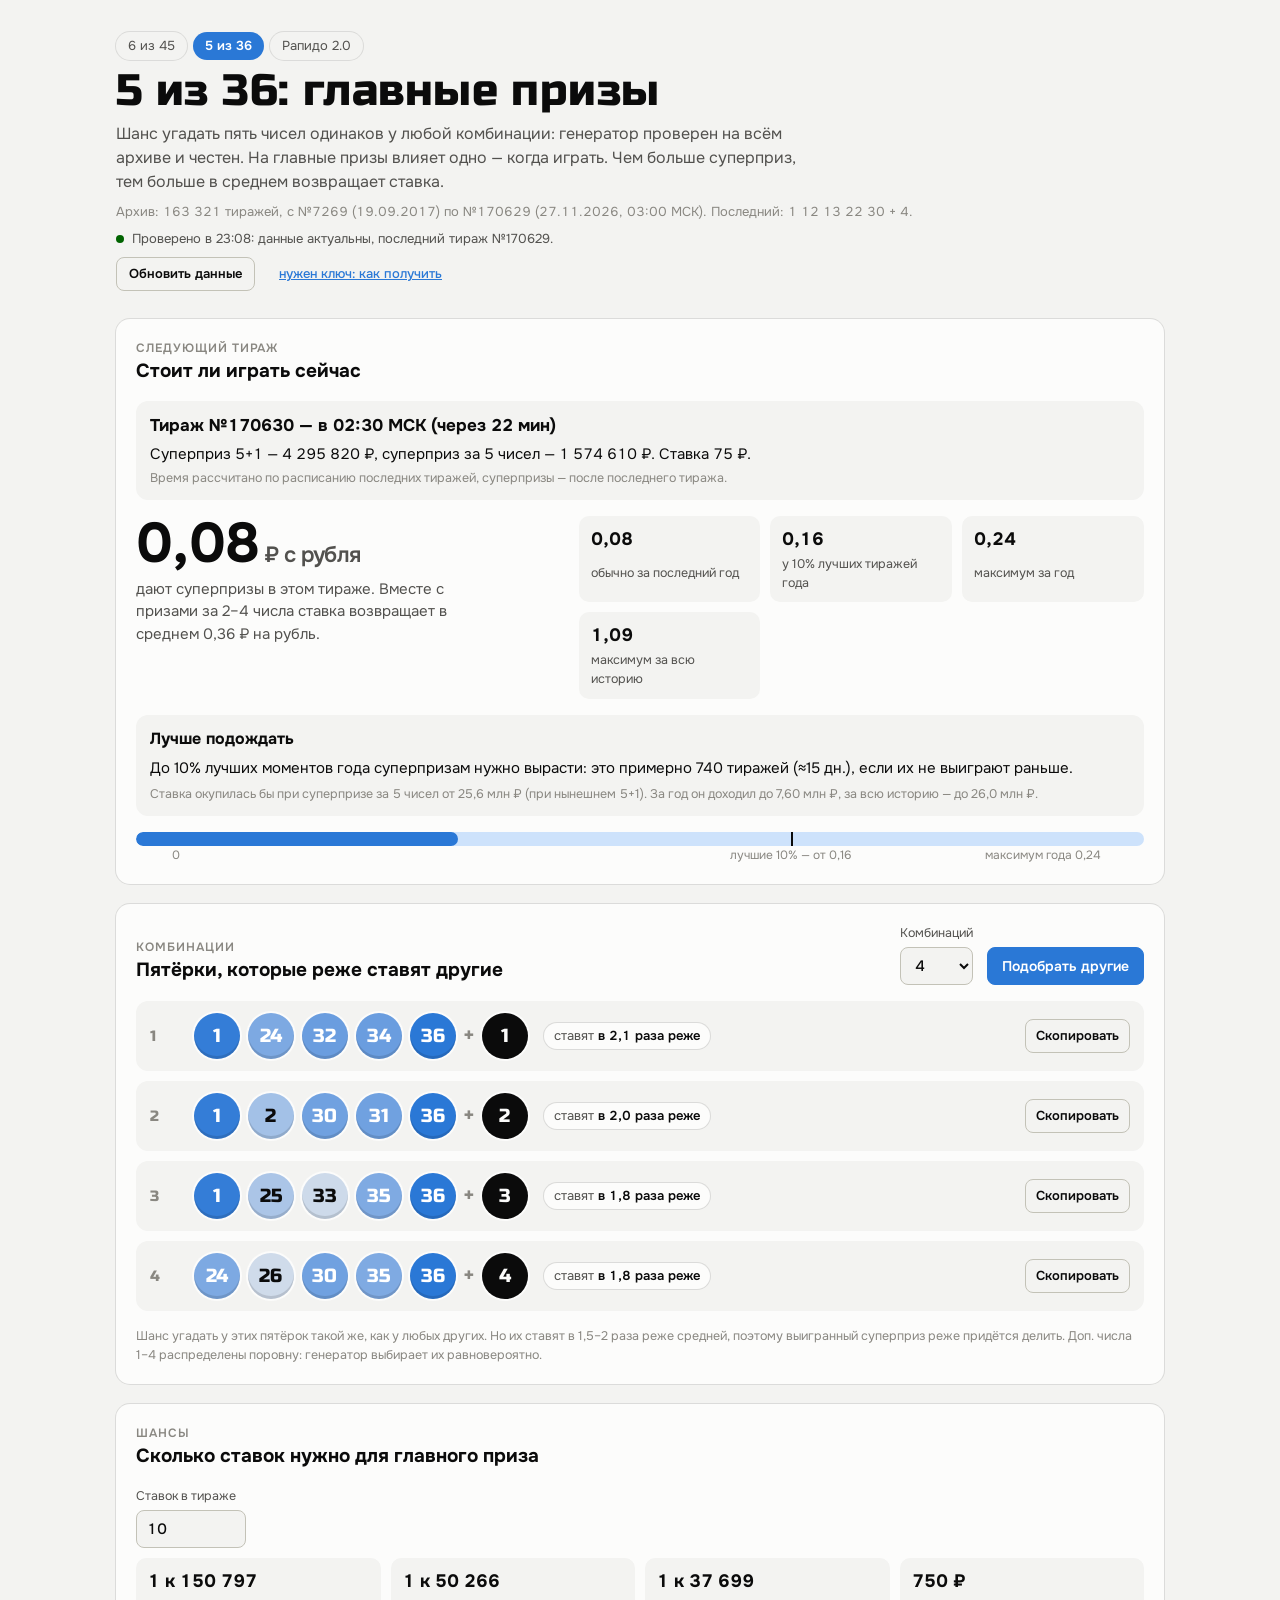
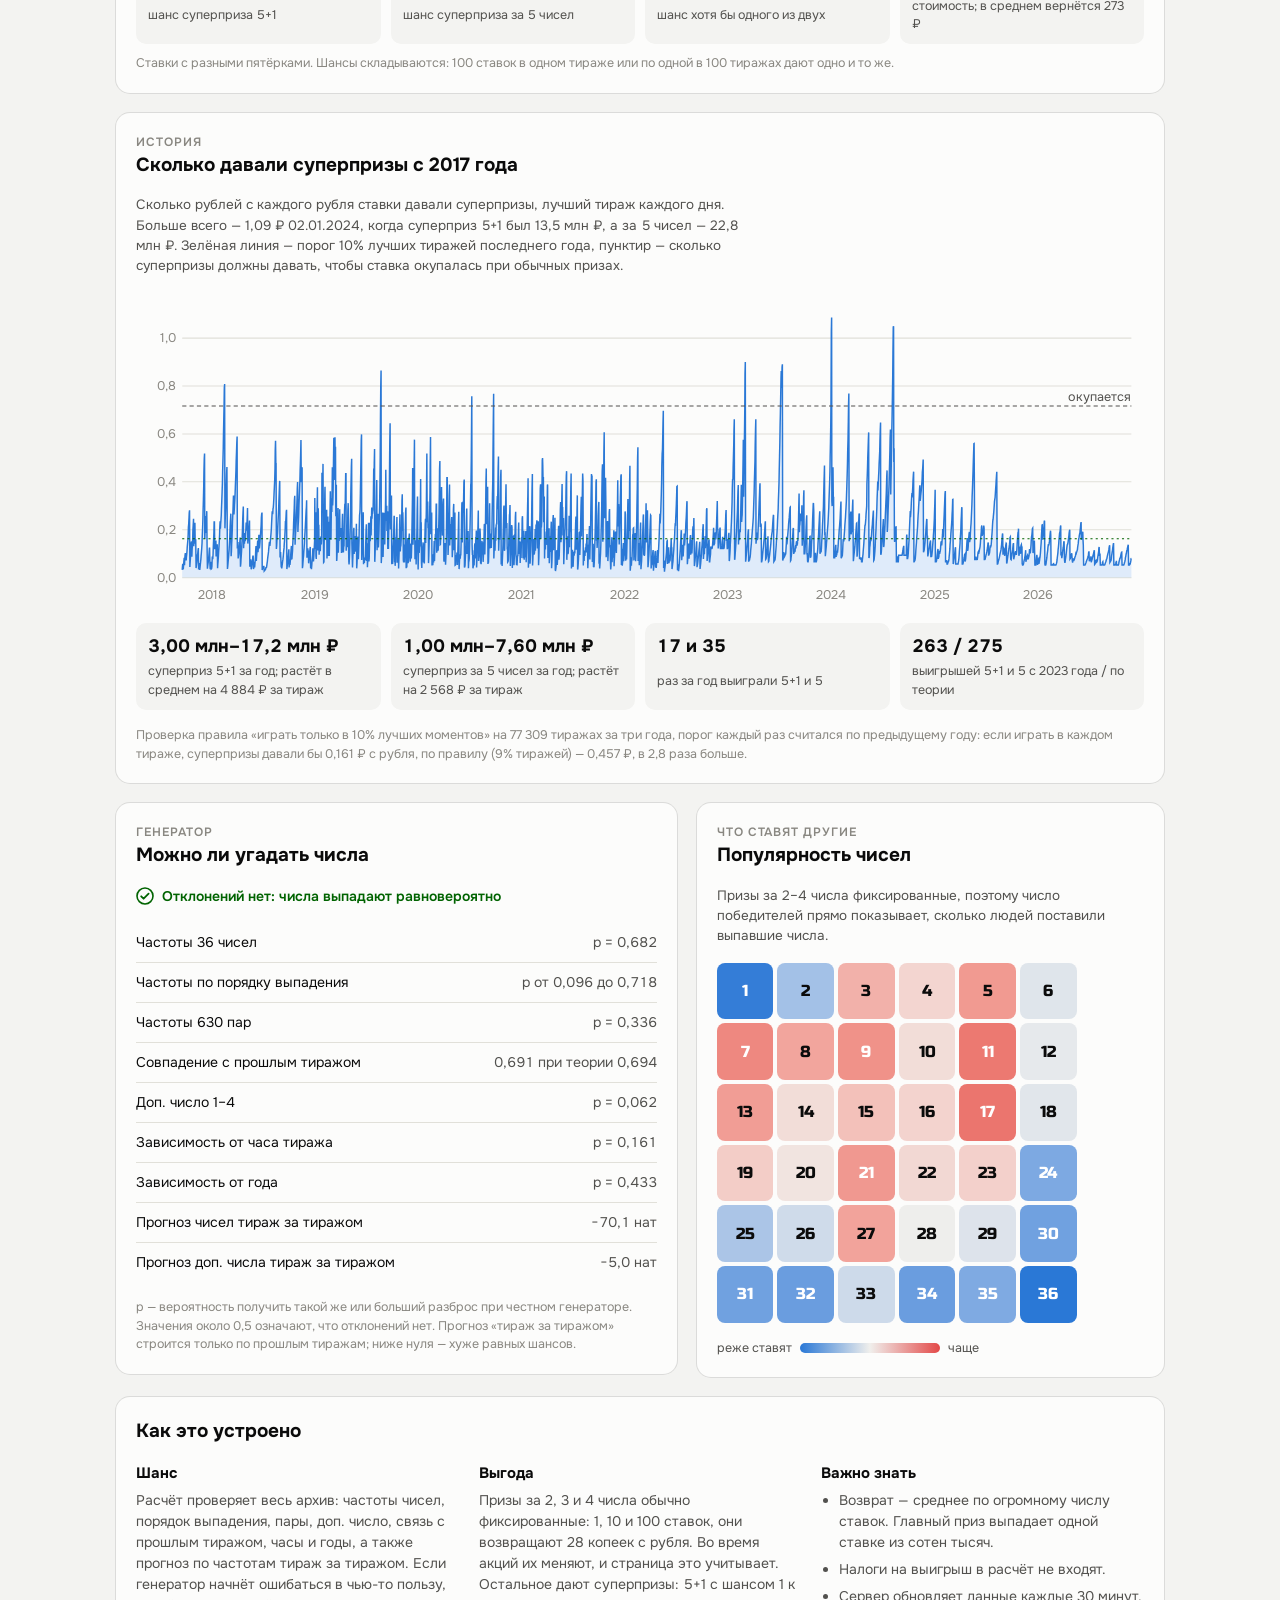
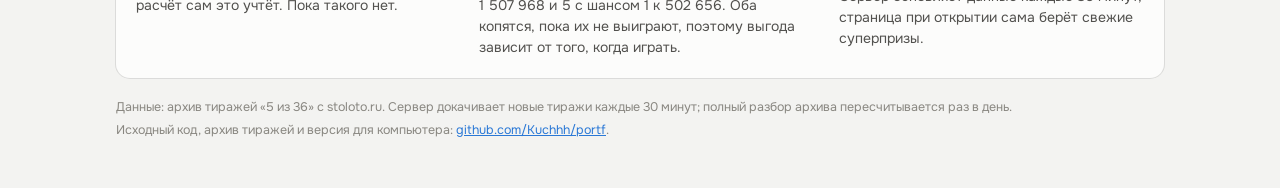
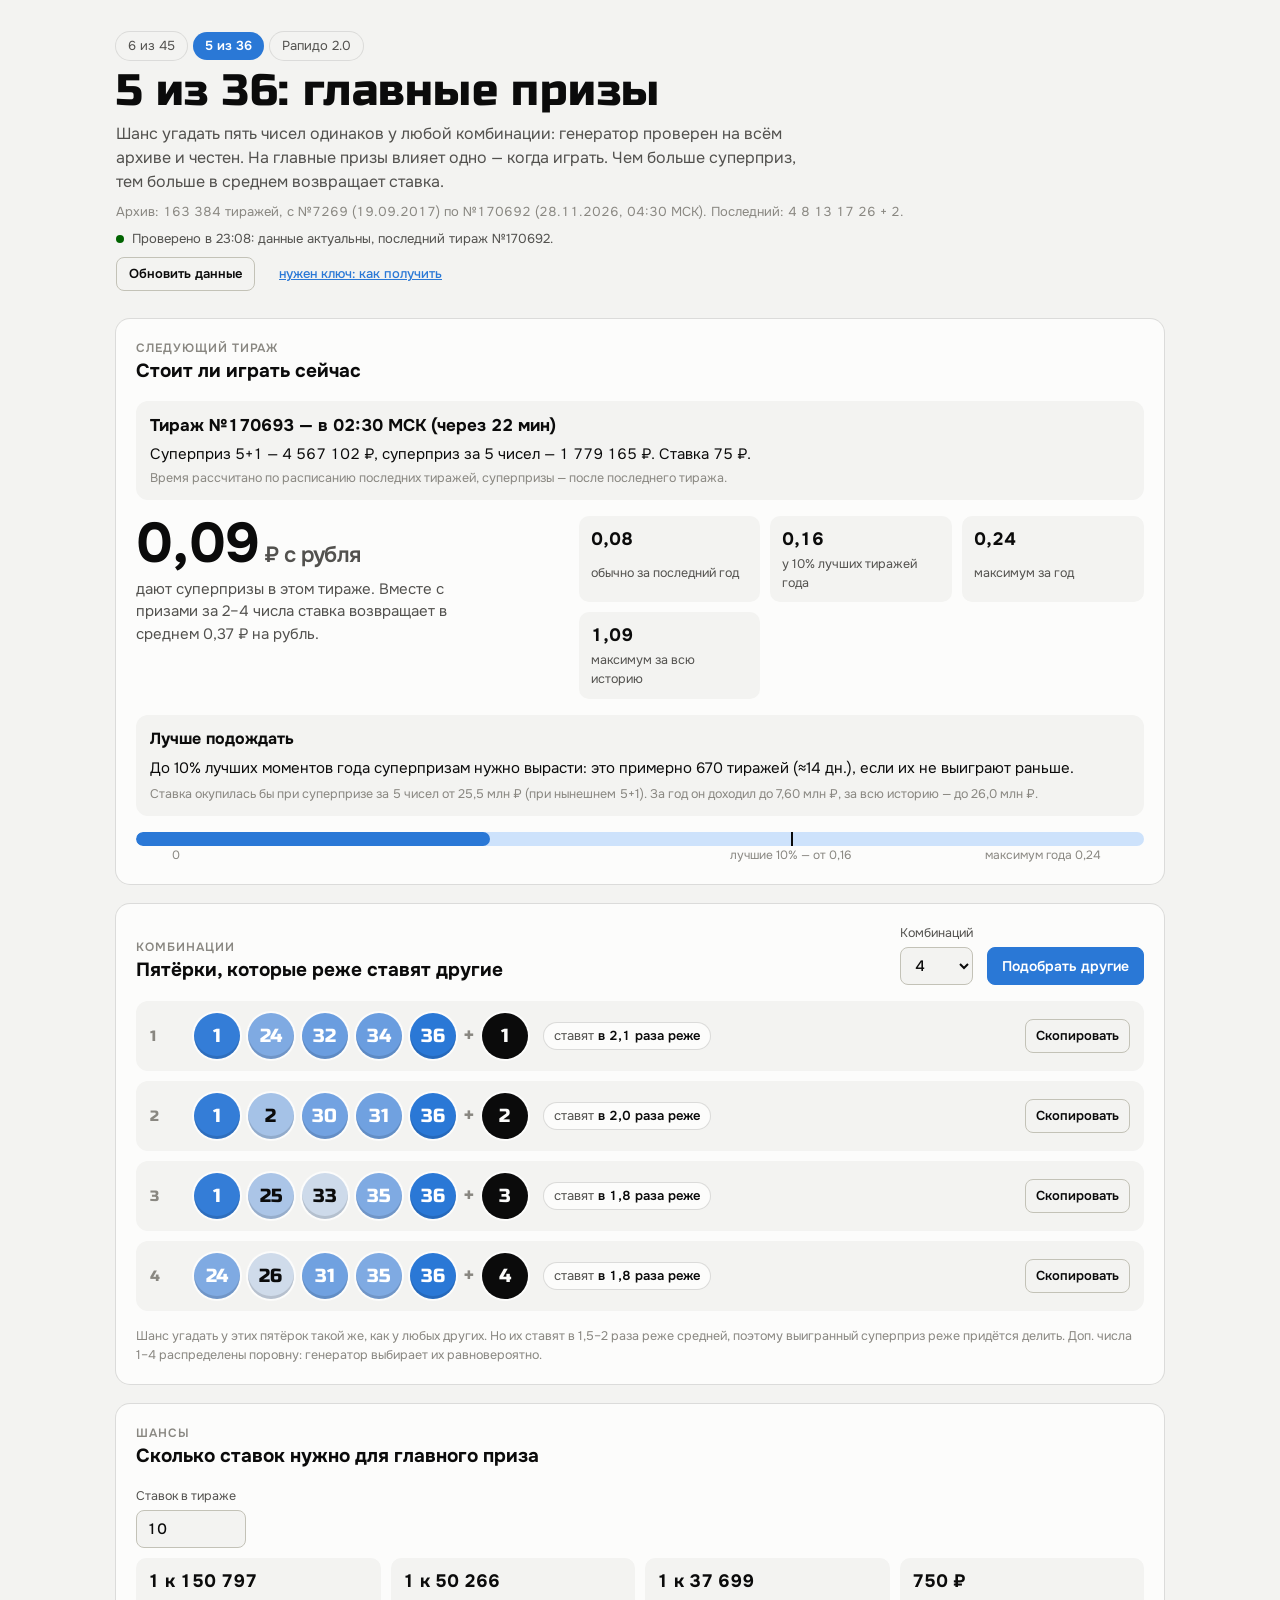
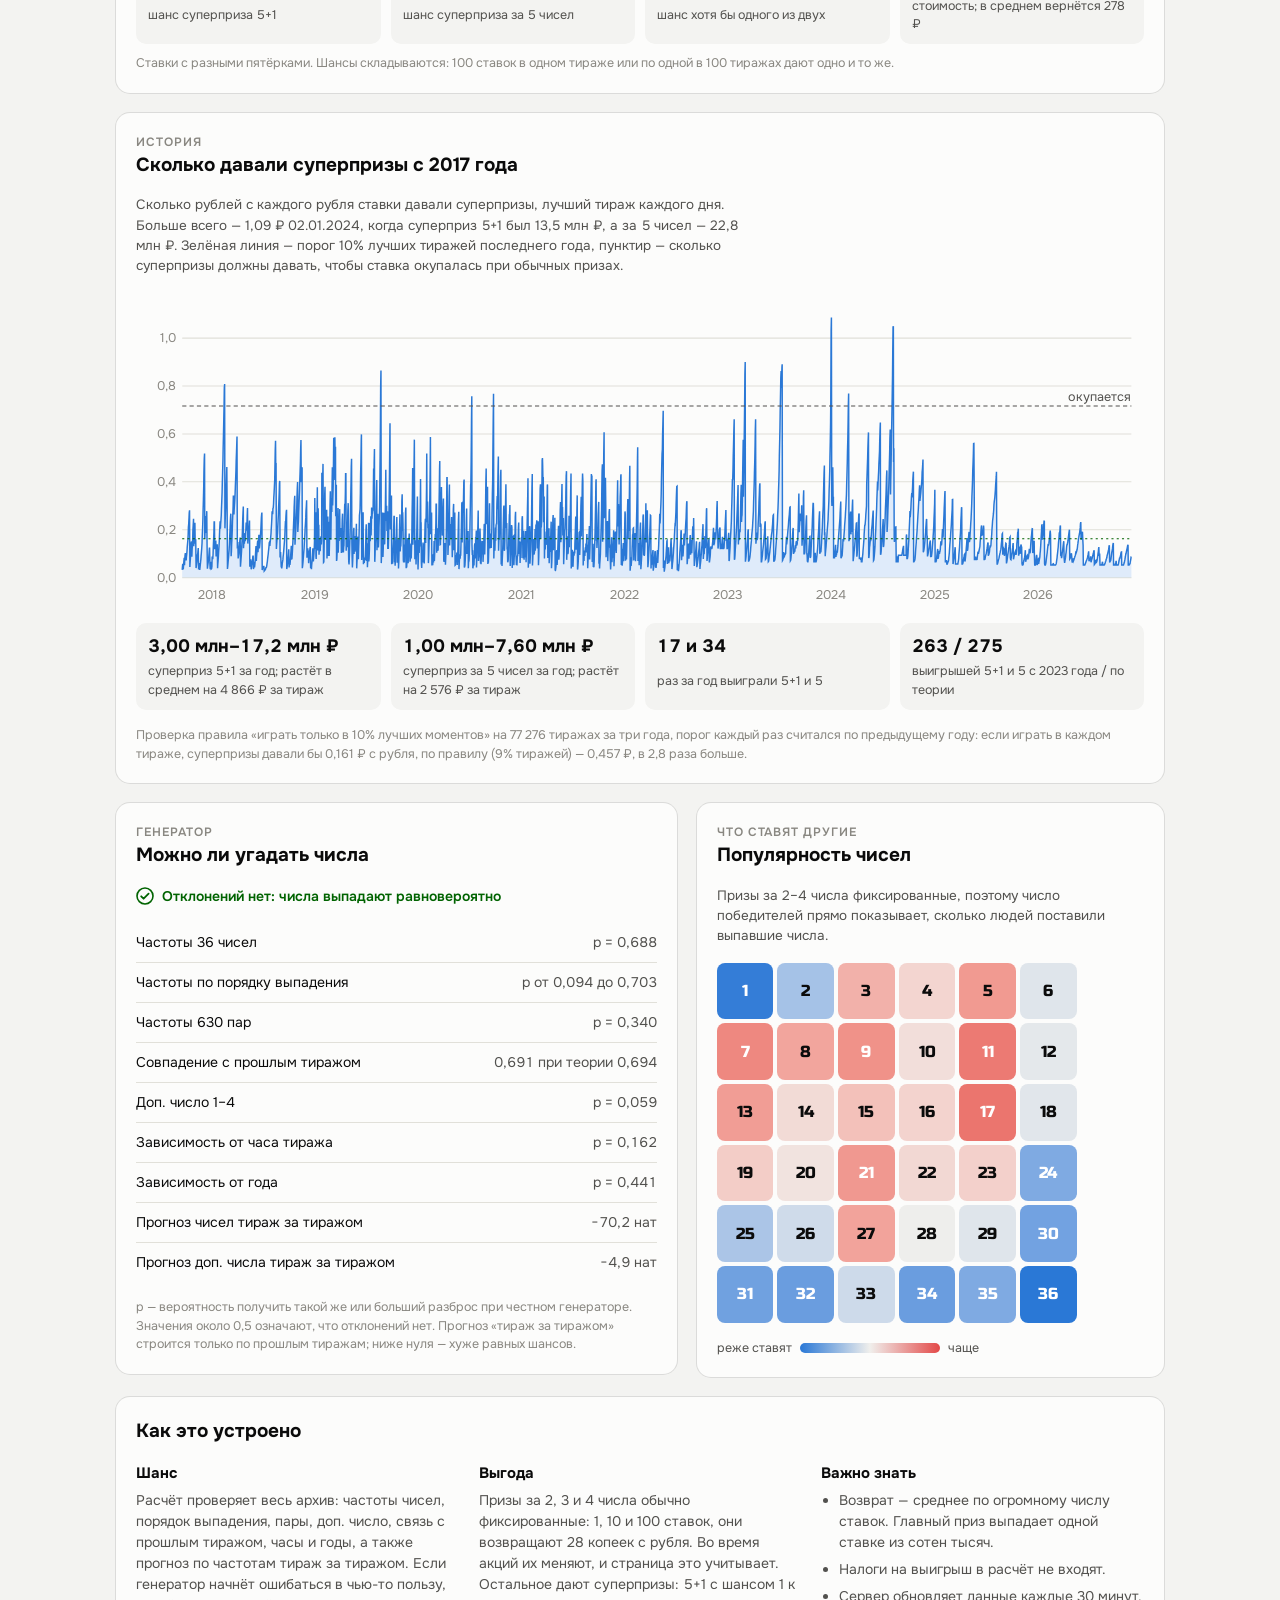
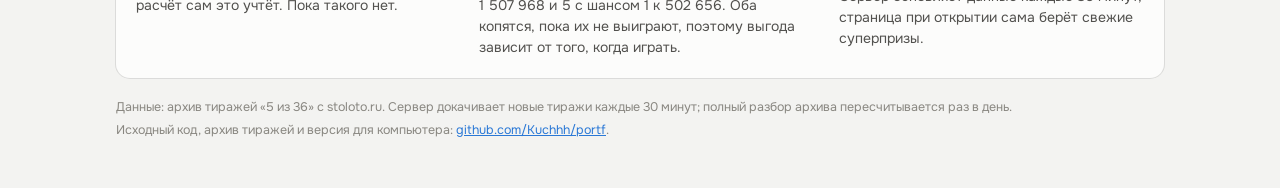
